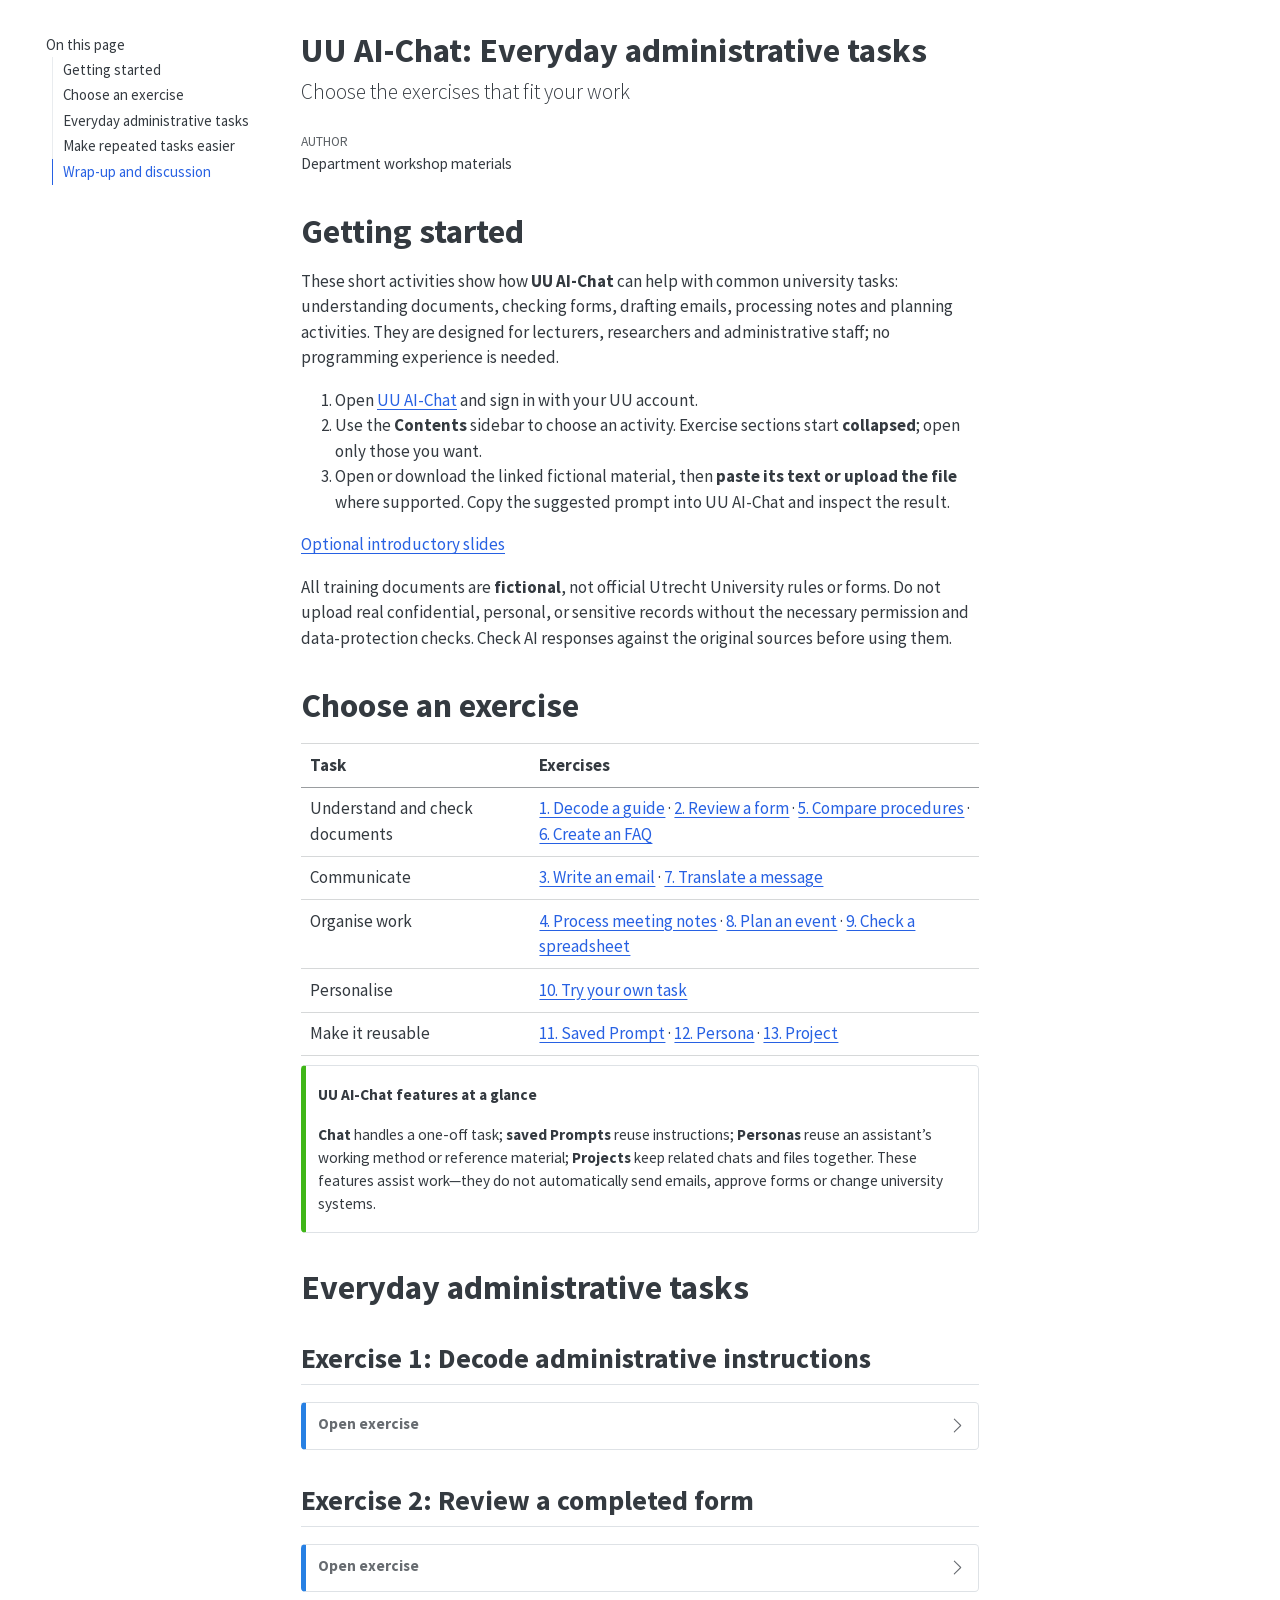
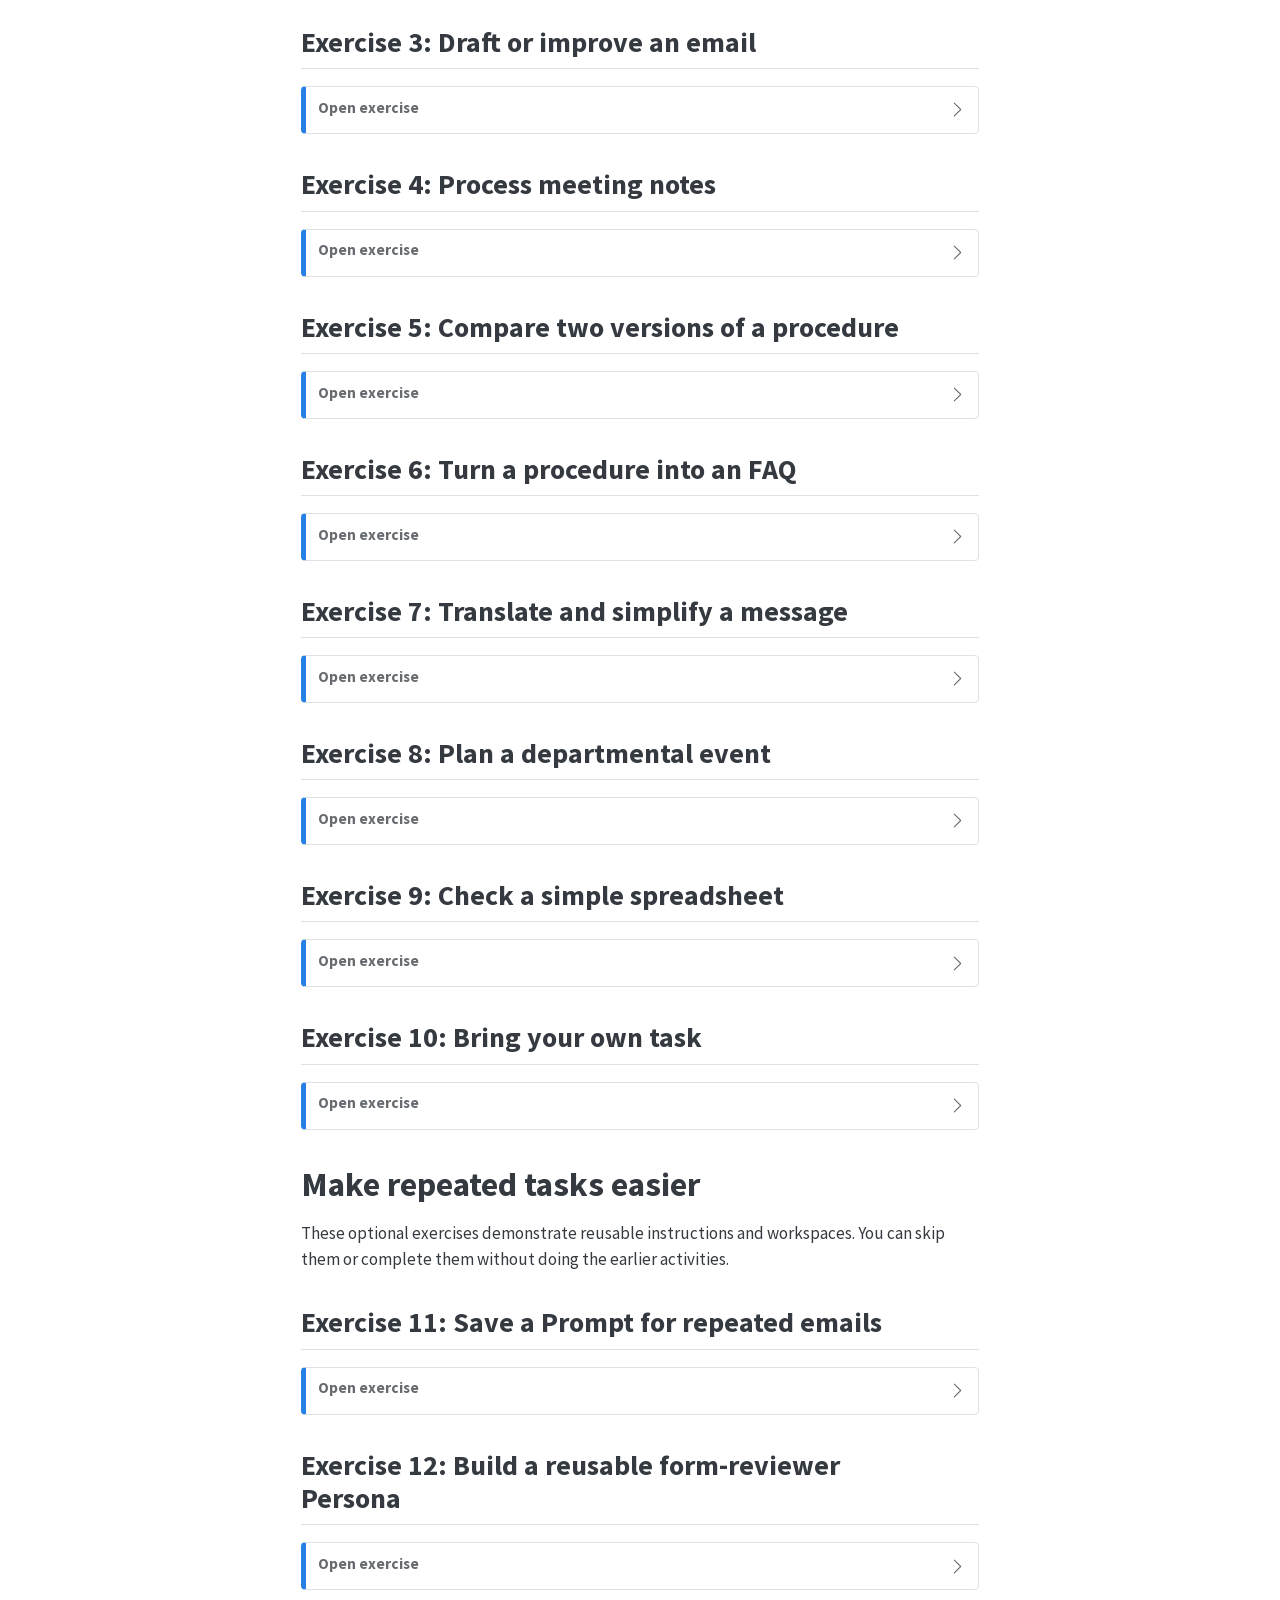
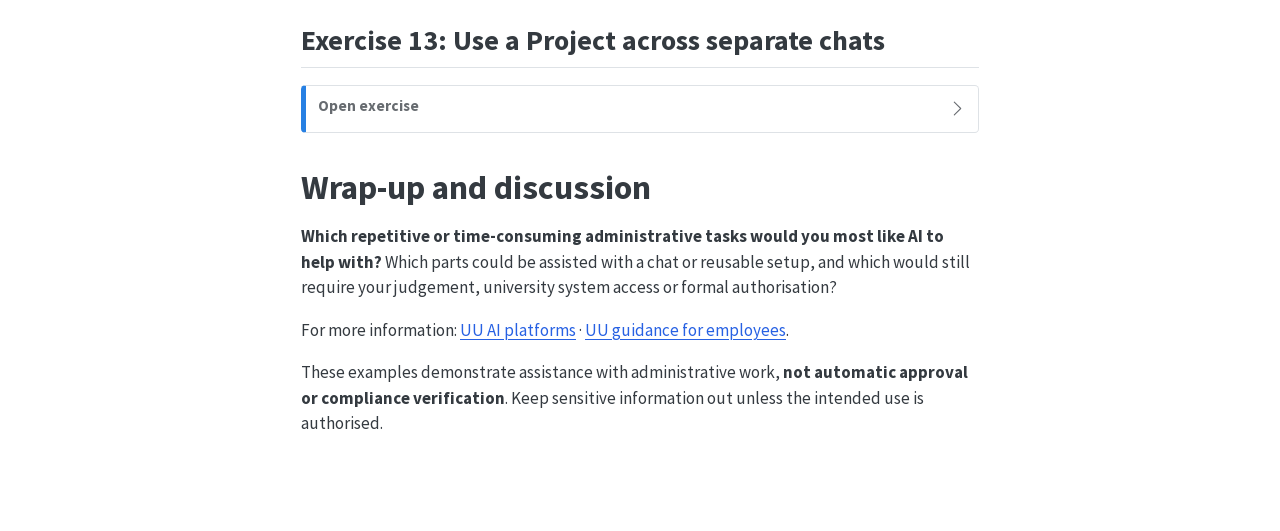
==== docs/index.html @ d490ed29 "first commit" ====
<!DOCTYPE html>
<html xmlns="http://www.w3.org/1999/xhtml" lang="en" xml:lang="en"><head>

<meta charset="utf-8">
<meta name="generator" content="quarto-1.9.38">

<meta name="viewport" content="width=device-width, initial-scale=1.0, user-scalable=yes">

<meta name="author" content="Department workshop materials">

<title>UU AI-Chat: Everyday administrative tasks – UU AI-Chat: Administrative tasks</title>
<style>

code{white-space: pre-wrap;}
span.smallcaps{font-variant: small-caps;}
div.columns{display: flex; gap: min(4vw, 1.5em);}
div.column{flex: auto; overflow-x: auto;}
div.hanging-indent{margin-left: 1.5em; text-indent: -1.5em;}
ul.task-list{list-style: none;}
ul.task-list li input[type="checkbox"] {
width: 0.8em;
margin: 0 0.8em 0.2em -1em;  vertical-align: middle;
}
</style>


<script>const headroomChanged = new CustomEvent("quarto-hrChanged", {
  detail: {},
  bubbles: true,
  cancelable: false,
  composed: false,
});

const announceDismiss = () => {
  const annEl = window.document.getElementById("quarto-announcement");
  if (annEl) {
    annEl.remove();

    const annId = annEl.getAttribute("data-announcement-id");
    window.localStorage.setItem(`quarto-announce-${annId}`, "true");
  }
};

const announceRegister = () => {
  const annEl = window.document.getElementById("quarto-announcement");
  if (annEl) {
    const annId = annEl.getAttribute("data-announcement-id");
    const isDismissed =
      window.localStorage.getItem(`quarto-announce-${annId}`) || false;
    if (isDismissed) {
      announceDismiss();
      return;
    } else {
      annEl.classList.remove("hidden");
    }

    const actionEl = annEl.querySelector(".quarto-announcement-action");
    if (actionEl) {
      actionEl.addEventListener("click", function (e) {
        e.preventDefault();
        // Hide the bar immediately
        announceDismiss();
      });
    }
  }
};

window.document.addEventListener("DOMContentLoaded", function () {
  let init = false;

  announceRegister();

  // Manage the back to top button, if one is present.
  let lastScrollTop = window.pageYOffset || document.documentElement.scrollTop;
  const scrollDownBuffer = 5;
  const scrollUpBuffer = 35;
  const btn = document.getElementById("quarto-back-to-top");
  const hideBackToTop = () => {
    btn.style.display = "none";
  };
  const showBackToTop = () => {
    btn.style.display = "inline-block";
  };
  if (btn) {
    window.document.addEventListener(
      "scroll",
      function () {
        const currentScrollTop =
          window.pageYOffset || document.documentElement.scrollTop;

        // Shows and hides the button 'intelligently' as the user scrolls
        if (currentScrollTop - scrollDownBuffer > lastScrollTop) {
          hideBackToTop();
          lastScrollTop = currentScrollTop <= 0 ? 0 : currentScrollTop;
        } else if (currentScrollTop < lastScrollTop - scrollUpBuffer) {
          showBackToTop();
          lastScrollTop = currentScrollTop <= 0 ? 0 : currentScrollTop;
        }

        // Show the button at the bottom, hides it at the top
        if (currentScrollTop <= 0) {
          hideBackToTop();
        } else if (
          window.innerHeight + currentScrollTop >=
          document.body.offsetHeight
        ) {
          showBackToTop();
        }
      },
      false
    );
  }

  function throttle(func, wait) {
    var timeout;
    return function () {
      const context = this;
      const args = arguments;
      const later = function () {
        clearTimeout(timeout);
        timeout = null;
        func.apply(context, args);
      };

      if (!timeout) {
        timeout = setTimeout(later, wait);
      }
    };
  }

  function headerOffset() {
    // Set an offset if there is are fixed top navbar
    const headerEl = window.document.querySelector("header.fixed-top");
    if (headerEl) {
      return headerEl.clientHeight;
    } else {
      return 0;
    }
  }

  function footerOffset() {
    const footerEl = window.document.querySelector("footer.footer");
    if (footerEl) {
      return footerEl.clientHeight;
    } else {
      return 0;
    }
  }

  function dashboardOffset() {
    const dashboardNavEl = window.document.getElementById(
      "quarto-dashboard-header"
    );
    if (dashboardNavEl !== null) {
      return dashboardNavEl.clientHeight;
    } else {
      return 0;
    }
  }

  function updateDocumentOffsetWithoutAnimation() {
    updateDocumentOffset(false);
  }

  function updateDocumentOffset(animated) {
    // set body offset
    const topOffset = headerOffset();
    const bodyOffset = topOffset + footerOffset() + dashboardOffset();
    const bodyEl = window.document.body;
    bodyEl.setAttribute("data-bs-offset", topOffset);
    bodyEl.style.paddingTop = topOffset + "px";

    // deal with sidebar offsets
    const sidebars = window.document.querySelectorAll(
      ".sidebar, .headroom-target"
    );
    sidebars.forEach((sidebar) => {
      if (!animated) {
        sidebar.classList.add("notransition");
        // Remove the no transition class after the animation has time to complete
        setTimeout(function () {
          sidebar.classList.remove("notransition");
        }, 201);
      }

      if (window.Headroom && sidebar.classList.contains("sidebar-unpinned")) {
        sidebar.style.top = "0";
        sidebar.style.maxHeight = "100vh";
      } else {
        sidebar.style.top = topOffset + "px";
        sidebar.style.maxHeight = "calc(100vh - " + topOffset + "px)";
      }
    });

    // allow space for footer
    const mainContainer = window.document.querySelector(".quarto-container");
    if (mainContainer) {
      mainContainer.style.minHeight = "calc(100vh - " + bodyOffset + "px)";
    }

    // link offset
    let linkStyle = window.document.querySelector("#quarto-target-style");
    if (!linkStyle) {
      linkStyle = window.document.createElement("style");
      linkStyle.setAttribute("id", "quarto-target-style");
      window.document.head.appendChild(linkStyle);
    }
    while (linkStyle.firstChild) {
      linkStyle.removeChild(linkStyle.firstChild);
    }
    if (topOffset > 0) {
      linkStyle.appendChild(
        window.document.createTextNode(`
      section:target::before {
        content: "";
        display: block;
        height: ${topOffset}px;
        margin: -${topOffset}px 0 0;
      }`)
      );
    }
    if (init) {
      window.dispatchEvent(headroomChanged);
    }
    init = true;
  }

  // initialize headroom
  var header = window.document.querySelector("#quarto-header");
  if (header && window.Headroom) {
    const headroom = new window.Headroom(header, {
      tolerance: 5,
      onPin: function () {
        const sidebars = window.document.querySelectorAll(
          ".sidebar, .headroom-target"
        );
        sidebars.forEach((sidebar) => {
          sidebar.classList.remove("sidebar-unpinned");
        });
        updateDocumentOffset();
      },
      onUnpin: function () {
        const sidebars = window.document.querySelectorAll(
          ".sidebar, .headroom-target"
        );
        sidebars.forEach((sidebar) => {
          sidebar.classList.add("sidebar-unpinned");
        });
        updateDocumentOffset();
      },
    });
    headroom.init();

    let frozen = false;
    window.quartoToggleHeadroom = function () {
      if (frozen) {
        headroom.unfreeze();
        frozen = false;
      } else {
        headroom.freeze();
        frozen = true;
      }
    };
  }

  window.addEventListener(
    "hashchange",
    function (e) {
      if (
        getComputedStyle(document.documentElement).scrollBehavior !== "smooth"
      ) {
        window.scrollTo(0, window.pageYOffset - headerOffset());
      }
    },
    false
  );

  // Observe size changed for the header
  const headerEl = window.document.querySelector("header.fixed-top");
  if (headerEl && window.ResizeObserver) {
    const observer = new window.ResizeObserver(() => {
      setTimeout(updateDocumentOffsetWithoutAnimation, 0);
    });
    observer.observe(headerEl, {
      attributes: true,
      childList: true,
      characterData: true,
    });
  } else {
    window.addEventListener(
      "resize",
      throttle(updateDocumentOffsetWithoutAnimation, 50)
    );
  }
  setTimeout(updateDocumentOffsetWithoutAnimation, 250);

  // fixup index.html links if we aren't on the filesystem
  if (window.location.protocol !== "file:") {
    const links = window.document.querySelectorAll("a");
    for (let i = 0; i < links.length; i++) {
      if (links[i].href) {
        links[i].dataset.originalHref = links[i].href;
        links[i].href = links[i].href.replace(/\/index\.html/, "/");
      }
    }

    // Fixup any sharing links that require urls
    // Append url to any sharing urls
    const sharingLinks = window.document.querySelectorAll(
      "a.sidebar-tools-main-item, a.quarto-navigation-tool, a.quarto-navbar-tools, a.quarto-navbar-tools-item"
    );
    for (let i = 0; i < sharingLinks.length; i++) {
      const sharingLink = sharingLinks[i];
      const href = sharingLink.getAttribute("href");
      if (href) {
        sharingLink.setAttribute(
          "href",
          href.replace("|url|", window.location.href)
        );
      }
    }

    // Scroll the active navigation item into view, if necessary
    const navSidebar = window.document.querySelector("nav#quarto-sidebar");
    if (navSidebar) {
      // Find the active item
      const activeItem = navSidebar.querySelector("li.sidebar-item a.active");
      if (activeItem) {
        // Wait for the scroll height and height to resolve by observing size changes on the
        // nav element that is scrollable
        const resizeObserver = new ResizeObserver((_entries) => {
          // The bottom of the element
          const elBottom = activeItem.offsetTop;
          const viewBottom = navSidebar.scrollTop + navSidebar.clientHeight;

          // The element height and scroll height are the same, then we are still loading
          if (viewBottom !== navSidebar.scrollHeight) {
            // Determine if the item isn't visible and scroll to it
            if (elBottom >= viewBottom) {
              navSidebar.scrollTop = elBottom;
            }

            // stop observing now since we've completed the scroll
            resizeObserver.unobserve(navSidebar);
          }
        });
        resizeObserver.observe(navSidebar);
      }
    }
  }
});
</script>
<script>/*!
 * clipboard.js v2.0.11
 * https://clipboardjs.com/
 *
 * Licensed MIT © Zeno Rocha
 */
!function(t,e){"object"==typeof exports&&"object"==typeof module?module.exports=e():"function"==typeof define&&define.amd?define([],e):"object"==typeof exports?exports.ClipboardJS=e():t.ClipboardJS=e()}(this,function(){return n={686:function(t,e,n){"use strict";n.d(e,{default:function(){return b}});var e=n(279),i=n.n(e),e=n(370),u=n.n(e),e=n(817),r=n.n(e);function c(t){try{return document.execCommand(t)}catch(t){return}}var a=function(t){t=r()(t);return c("cut"),t};function o(t,e){var n,o,t=(n=t,o="rtl"===document.documentElement.getAttribute("dir"),(t=document.createElement("textarea")).style.fontSize="12pt",t.style.border="0",t.style.padding="0",t.style.margin="0",t.style.position="absolute",t.style[o?"right":"left"]="-9999px",o=window.pageYOffset||document.documentElement.scrollTop,t.style.top="".concat(o,"px"),t.setAttribute("readonly",""),t.value=n,t);return e.container.appendChild(t),e=r()(t),c("copy"),t.remove(),e}var f=function(t){var e=1<arguments.length&&void 0!==arguments[1]?arguments[1]:{container:document.body},n="";return"string"==typeof t?n=o(t,e):t instanceof HTMLInputElement&&!["text","search","url","tel","password"].includes(null==t?void 0:t.type)?n=o(t.value,e):(n=r()(t),c("copy")),n};function l(t){return(l="function"==typeof Symbol&&"symbol"==typeof Symbol.iterator?function(t){return typeof t}:function(t){return t&&"function"==typeof Symbol&&t.constructor===Symbol&&t!==Symbol.prototype?"symbol":typeof t})(t)}var s=function(){var t=0<arguments.length&&void 0!==arguments[0]?arguments[0]:{},e=t.action,n=void 0===e?"copy":e,o=t.container,e=t.target,t=t.text;if("copy"!==n&&"cut"!==n)throw new Error('Invalid "action" value, use either "copy" or "cut"');if(void 0!==e){if(!e||"object"!==l(e)||1!==e.nodeType)throw new Error('Invalid "target" value, use a valid Element');if("copy"===n&&e.hasAttribute("disabled"))throw new Error('Invalid "target" attribute. Please use "readonly" instead of "disabled" attribute');if("cut"===n&&(e.hasAttribute("readonly")||e.hasAttribute("disabled")))throw new Error('Invalid "target" attribute. You can\'t cut text from elements with "readonly" or "disabled" attributes')}return t?f(t,{container:o}):e?"cut"===n?a(e):f(e,{container:o}):void 0};function p(t){return(p="function"==typeof Symbol&&"symbol"==typeof Symbol.iterator?function(t){return typeof t}:function(t){return t&&"function"==typeof Symbol&&t.constructor===Symbol&&t!==Symbol.prototype?"symbol":typeof t})(t)}function d(t,e){for(var n=0;n<e.length;n++){var o=e[n];o.enumerable=o.enumerable||!1,o.configurable=!0,"value"in o&&(o.writable=!0),Object.defineProperty(t,o.key,o)}}function y(t,e){return(y=Object.setPrototypeOf||function(t,e){return t.__proto__=e,t})(t,e)}function h(n){var o=function(){if("undefined"==typeof Reflect||!Reflect.construct)return!1;if(Reflect.construct.sham)return!1;if("function"==typeof Proxy)return!0;try{return Date.prototype.toString.call(Reflect.construct(Date,[],function(){})),!0}catch(t){return!1}}();return function(){var t,e=v(n);return t=o?(t=v(this).constructor,Reflect.construct(e,arguments,t)):e.apply(this,arguments),e=this,!(t=t)||"object"!==p(t)&&"function"!=typeof t?function(t){if(void 0!==t)return t;throw new ReferenceError("this hasn't been initialised - super() hasn't been called")}(e):t}}function v(t){return(v=Object.setPrototypeOf?Object.getPrototypeOf:function(t){return t.__proto__||Object.getPrototypeOf(t)})(t)}function m(t,e){t="data-clipboard-".concat(t);if(e.hasAttribute(t))return e.getAttribute(t)}var b=function(){!function(t,e){if("function"!=typeof e&&null!==e)throw new TypeError("Super expression must either be null or a function");t.prototype=Object.create(e&&e.prototype,{constructor:{value:t,writable:!0,configurable:!0}}),e&&y(t,e)}(r,i());var t,e,n,o=h(r);function r(t,e){var n;return function(t){if(!(t instanceof r))throw new TypeError("Cannot call a class as a function")}(this),(n=o.call(this)).resolveOptions(e),n.listenClick(t),n}return t=r,n=[{key:"copy",value:function(t){var e=1<arguments.length&&void 0!==arguments[1]?arguments[1]:{container:document.body};return f(t,e)}},{key:"cut",value:function(t){return a(t)}},{key:"isSupported",value:function(){var t=0<arguments.length&&void 0!==arguments[0]?arguments[0]:["copy","cut"],t="string"==typeof t?[t]:t,e=!!document.queryCommandSupported;return t.forEach(function(t){e=e&&!!document.queryCommandSupported(t)}),e}}],(e=[{key:"resolveOptions",value:function(){var t=0<arguments.length&&void 0!==arguments[0]?arguments[0]:{};this.action="function"==typeof t.action?t.action:this.defaultAction,this.target="function"==typeof t.target?t.target:this.defaultTarget,this.text="function"==typeof t.text?t.text:this.defaultText,this.container="object"===p(t.container)?t.container:document.body}},{key:"listenClick",value:function(t){var e=this;this.listener=u()(t,"click",function(t){return e.onClick(t)})}},{key:"onClick",value:function(t){var e=t.delegateTarget||t.currentTarget,n=this.action(e)||"copy",t=s({action:n,container:this.container,target:this.target(e),text:this.text(e)});this.emit(t?"success":"error",{action:n,text:t,trigger:e,clearSelection:function(){e&&e.focus(),window.getSelection().removeAllRanges()}})}},{key:"defaultAction",value:function(t){return m("action",t)}},{key:"defaultTarget",value:function(t){t=m("target",t);if(t)return document.querySelector(t)}},{key:"defaultText",value:function(t){return m("text",t)}},{key:"destroy",value:function(){this.listener.destroy()}}])&&d(t.prototype,e),n&&d(t,n),r}()},828:function(t){var e;"undefined"==typeof Element||Element.prototype.matches||((e=Element.prototype).matches=e.matchesSelector||e.mozMatchesSelector||e.msMatchesSelector||e.oMatchesSelector||e.webkitMatchesSelector),t.exports=function(t,e){for(;t&&9!==t.nodeType;){if("function"==typeof t.matches&&t.matches(e))return t;t=t.parentNode}}},438:function(t,e,n){var u=n(828);function i(t,e,n,o,r){var i=function(e,n,t,o){return function(t){t.delegateTarget=u(t.target,n),t.delegateTarget&&o.call(e,t)}}.apply(this,arguments);return t.addEventListener(n,i,r),{destroy:function(){t.removeEventListener(n,i,r)}}}t.exports=function(t,e,n,o,r){return"function"==typeof t.addEventListener?i.apply(null,arguments):"function"==typeof n?i.bind(null,document).apply(null,arguments):("string"==typeof t&&(t=document.querySelectorAll(t)),Array.prototype.map.call(t,function(t){return i(t,e,n,o,r)}))}},879:function(t,n){n.node=function(t){return void 0!==t&&t instanceof HTMLElement&&1===t.nodeType},n.nodeList=function(t){var e=Object.prototype.toString.call(t);return void 0!==t&&("[object NodeList]"===e||"[object HTMLCollection]"===e)&&"length"in t&&(0===t.length||n.node(t[0]))},n.string=function(t){return"string"==typeof t||t instanceof String},n.fn=function(t){return"[object Function]"===Object.prototype.toString.call(t)}},370:function(t,e,n){var f=n(879),l=n(438);t.exports=function(t,e,n){if(!t&&!e&&!n)throw new Error("Missing required arguments");if(!f.string(e))throw new TypeError("Second argument must be a String");if(!f.fn(n))throw new TypeError("Third argument must be a Function");if(f.node(t))return c=e,a=n,(u=t).addEventListener(c,a),{destroy:function(){u.removeEventListener(c,a)}};if(f.nodeList(t))return o=t,r=e,i=n,Array.prototype.forEach.call(o,function(t){t.addEventListener(r,i)}),{destroy:function(){Array.prototype.forEach.call(o,function(t){t.removeEventListener(r,i)})}};if(f.string(t))return t=t,e=e,n=n,l(document.body,t,e,n);throw new TypeError("First argument must be a String, HTMLElement, HTMLCollection, or NodeList");var o,r,i,u,c,a}},817:function(t){t.exports=function(t){var e,n="SELECT"===t.nodeName?(t.focus(),t.value):"INPUT"===t.nodeName||"TEXTAREA"===t.nodeName?((e=t.hasAttribute("readonly"))||t.setAttribute("readonly",""),t.select(),t.setSelectionRange(0,t.value.length),e||t.removeAttribute("readonly"),t.value):(t.hasAttribute("contenteditable")&&t.focus(),n=window.getSelection(),(e=document.createRange()).selectNodeContents(t),n.removeAllRanges(),n.addRange(e),n.toString());return n}},279:function(t){function e(){}e.prototype={on:function(t,e,n){var o=this.e||(this.e={});return(o[t]||(o[t]=[])).push({fn:e,ctx:n}),this},once:function(t,e,n){var o=this;function r(){o.off(t,r),e.apply(n,arguments)}return r._=e,this.on(t,r,n)},emit:function(t){for(var e=[].slice.call(arguments,1),n=((this.e||(this.e={}))[t]||[]).slice(),o=0,r=n.length;o<r;o++)n[o].fn.apply(n[o].ctx,e);return this},off:function(t,e){var n=this.e||(this.e={}),o=n[t],r=[];if(o&&e)for(var i=0,u=o.length;i<u;i++)o[i].fn!==e&&o[i].fn._!==e&&r.push(o[i]);return r.length?n[t]=r:delete n[t],this}},t.exports=e,t.exports.TinyEmitter=e}},r={},o.n=function(t){var e=t&&t.__esModule?function(){return t.default}:function(){return t};return o.d(e,{a:e}),e},o.d=function(t,e){for(var n in e)o.o(e,n)&&!o.o(t,n)&&Object.defineProperty(t,n,{enumerable:!0,get:e[n]})},o.o=function(t,e){return Object.prototype.hasOwnProperty.call(t,e)},o(686).default;function o(t){if(r[t])return r[t].exports;var e=r[t]={exports:{}};return n[t](e,e.exports,o),e.exports}var n,r});</script>
<script>/*! @algolia/autocomplete-js 1.19.1 | MIT License | © Algolia, Inc. and contributors | https://github.com/algolia/autocomplete */
!function(e,t){"object"==typeof exports&&"undefined"!=typeof module?t(exports):"function"==typeof define&&define.amd?define(["exports"],t):t((e="undefined"!=typeof globalThis?globalThis:e||self)["@algolia/autocomplete-js"]={})}(this,(function(e){"use strict";function t(e,t){var n=Object.keys(e);if(Object.getOwnPropertySymbols){var r=Object.getOwnPropertySymbols(e);t&&(r=r.filter((function(t){return Object.getOwnPropertyDescriptor(e,t).enumerable}))),n.push.apply(n,r)}return n}function n(e){for(var n=1;n<arguments.length;n++){var r=null!=arguments[n]?arguments[n]:{};n%2?t(Object(r),!0).forEach((function(t){o(e,t,r[t])})):Object.getOwnPropertyDescriptors?Object.defineProperties(e,Object.getOwnPropertyDescriptors(r)):t(Object(r)).forEach((function(t){Object.defineProperty(e,t,Object.getOwnPropertyDescriptor(r,t))}))}return e}function r(e){return r="function"==typeof Symbol&&"symbol"==typeof Symbol.iterator?function(e){return typeof e}:function(e){return e&&"function"==typeof Symbol&&e.constructor===Symbol&&e!==Symbol.prototype?"symbol":typeof e},r(e)}function o(e,t,n){return(t=function(e){var t=function(e,t){if("object"!=typeof e||null===e)return e;var n=e[Symbol.toPrimitive];if(void 0!==n){var r=n.call(e,t||"default");if("object"!=typeof r)return r;throw new TypeError("@@toPrimitive must return a primitive value.")}return("string"===t?String:Number)(e)}(e,"string");return"symbol"==typeof t?t:String(t)}(t))in e?Object.defineProperty(e,t,{value:n,enumerable:!0,configurable:!0,writable:!0}):e[t]=n,e}function i(){return i=Object.assign?Object.assign.bind():function(e){for(var t=1;t<arguments.length;t++){var n=arguments[t];for(var r in n)Object.prototype.hasOwnProperty.call(n,r)&&(e[r]=n[r])}return e},i.apply(this,arguments)}function u(e,t){if(null==e)return{};var n,r,o=function(e,t){if(null==e)return{};var n,r,o={},i=Object.keys(e);for(r=0;r<i.length;r++)n=i[r],t.indexOf(n)>=0||(o[n]=e[n]);return o}(e,t);if(Object.getOwnPropertySymbols){var i=Object.getOwnPropertySymbols(e);for(r=0;r<i.length;r++)n=i[r],t.indexOf(n)>=0||Object.prototype.propertyIsEnumerable.call(e,n)&&(o[n]=e[n])}return o}function a(e,t){return function(e){if(Array.isArray(e))return e}(e)||function(e,t){var n=null==e?null:"undefined"!=typeof Symbol&&e[Symbol.iterator]||e["@@iterator"];if(null!=n){var r,o,i,u,a=[],l=!0,c=!1;try{if(i=(n=n.call(e)).next,0===t){if(Object(n)!==n)return;l=!1}else for(;!(l=(r=i.call(n)).done)&&(a.push(r.value),a.length!==t);l=!0);}catch(e){c=!0,o=e}finally{try{if(!l&&null!=n.return&&(u=n.return(),Object(u)!==u))return}finally{if(c)throw o}}return a}}(e,t)||c(e,t)||function(){throw new TypeError("Invalid attempt to destructure non-iterable instance.\nIn order to be iterable, non-array objects must have a [Symbol.iterator]() method.")}()}function l(e){return function(e){if(Array.isArray(e))return s(e)}(e)||function(e){if("undefined"!=typeof Symbol&&null!=e[Symbol.iterator]||null!=e["@@iterator"])return Array.from(e)}(e)||c(e)||function(){throw new TypeError("Invalid attempt to spread non-iterable instance.\nIn order to be iterable, non-array objects must have a [Symbol.iterator]() method.")}()}function c(e,t){if(e){if("string"==typeof e)return s(e,t);var n=Object.prototype.toString.call(e).slice(8,-1);return"Object"===n&&e.constructor&&(n=e.constructor.name),"Map"===n||"Set"===n?Array.from(e):"Arguments"===n||/^(?:Ui|I)nt(?:8|16|32)(?:Clamped)?Array$/.test(n)?s(e,t):void 0}}function s(e,t){(null==t||t>e.length)&&(t=e.length);for(var n=0,r=new Array(t);n<t;n++)r[n]=e[n];return r}function f(e){return{current:e}}function p(e,t){var n=void 0;return function(){for(var r=arguments.length,o=new Array(r),i=0;i<r;i++)o[i]=arguments[i];n&&clearTimeout(n),n=setTimeout((function(){return e.apply(void 0,o)}),t)}}function m(e){return e.reduce((function(e,t){return e.concat(t)}),[])}var v=0;function d(){return"autocomplete-".concat(v++)}function y(e,t){return t.reduce((function(e,t){return e&&e[t]}),e)}function b(e){return 0===e.collections.length?0:e.collections.reduce((function(e,t){return e+t.items.length}),0)}function g(e){return e!==Object(e)}function h(e,t){if(e===t)return!0;if(g(e)||g(t)||"function"==typeof e||"function"==typeof t)return e===t;if(Object.keys(e).length!==Object.keys(t).length)return!1;for(var n=0,r=Object.keys(e);n<r.length;n++){var o=r[n];if(!(o in t))return!1;if(!h(e[o],t[o]))return!1}return!0}var _=function(){};var O="1.19.1",S=[{segment:"autocomplete-core",version:O}];function j(e){var t=e.item,n=e.items,r=void 0===n?[]:n;return{index:t.__autocomplete_indexName,items:[t],positions:[1+r.findIndex((function(e){return e.objectID===t.objectID}))],queryID:t.__autocomplete_queryID,algoliaSource:["autocomplete"]}}function P(e,t){return function(e){if(Array.isArray(e))return e}(e)||function(e,t){var n=null==e?null:"undefined"!=typeof Symbol&&e[Symbol.iterator]||e["@@iterator"];if(null!=n){var r,o,i,u,a=[],l=!0,c=!1;try{if(i=(n=n.call(e)).next,0===t){if(Object(n)!==n)return;l=!1}else for(;!(l=(r=i.call(n)).done)&&(a.push(r.value),a.length!==t);l=!0);}catch(e){c=!0,o=e}finally{try{if(!l&&null!=n.return&&(u=n.return(),Object(u)!==u))return}finally{if(c)throw o}}return a}}(e,t)||function(e,t){if(!e)return;if("string"==typeof e)return w(e,t);var n=Object.prototype.toString.call(e).slice(8,-1);"Object"===n&&e.constructor&&(n=e.constructor.name);if("Map"===n||"Set"===n)return Array.from(e);if("Arguments"===n||/^(?:Ui|I)nt(?:8|16|32)(?:Clamped)?Array$/.test(n))return w(e,t)}(e,t)||function(){throw new TypeError("Invalid attempt to destructure non-iterable instance.\nIn order to be iterable, non-array objects must have a [Symbol.iterator]() method.")}()}function w(e,t){(null==t||t>e.length)&&(t=e.length);for(var n=0,r=new Array(t);n<t;n++)r[n]=e[n];return r}var I=["items"],A=["items"];function E(e){return E="function"==typeof Symbol&&"symbol"==typeof Symbol.iterator?function(e){return typeof e}:function(e){return e&&"function"==typeof Symbol&&e.constructor===Symbol&&e!==Symbol.prototype?"symbol":typeof e},E(e)}function D(e){return function(e){if(Array.isArray(e))return C(e)}(e)||function(e){if("undefined"!=typeof Symbol&&null!=e[Symbol.iterator]||null!=e["@@iterator"])return Array.from(e)}(e)||function(e,t){if(!e)return;if("string"==typeof e)return C(e,t);var n=Object.prototype.toString.call(e).slice(8,-1);"Object"===n&&e.constructor&&(n=e.constructor.name);if("Map"===n||"Set"===n)return Array.from(e);if("Arguments"===n||/^(?:Ui|I)nt(?:8|16|32)(?:Clamped)?Array$/.test(n))return C(e,t)}(e)||function(){throw new TypeError("Invalid attempt to spread non-iterable instance.\nIn order to be iterable, non-array objects must have a [Symbol.iterator]() method.")}()}function C(e,t){(null==t||t>e.length)&&(t=e.length);for(var n=0,r=new Array(t);n<t;n++)r[n]=e[n];return r}function k(e,t){if(null==e)return{};var n,r,o=function(e,t){if(null==e)return{};var n,r,o={},i=Object.keys(e);for(r=0;r<i.length;r++)n=i[r],t.indexOf(n)>=0||(o[n]=e[n]);return o}(e,t);if(Object.getOwnPropertySymbols){var i=Object.getOwnPropertySymbols(e);for(r=0;r<i.length;r++)n=i[r],t.indexOf(n)>=0||Object.prototype.propertyIsEnumerable.call(e,n)&&(o[n]=e[n])}return o}function x(e,t){var n=Object.keys(e);if(Object.getOwnPropertySymbols){var r=Object.getOwnPropertySymbols(e);t&&(r=r.filter((function(t){return Object.getOwnPropertyDescriptor(e,t).enumerable}))),n.push.apply(n,r)}return n}function N(e){for(var t=1;t<arguments.length;t++){var n=null!=arguments[t]?arguments[t]:{};t%2?x(Object(n),!0).forEach((function(t){T(e,t,n[t])})):Object.getOwnPropertyDescriptors?Object.defineProperties(e,Object.getOwnPropertyDescriptors(n)):x(Object(n)).forEach((function(t){Object.defineProperty(e,t,Object.getOwnPropertyDescriptor(n,t))}))}return e}function T(e,t,n){return(t=function(e){var t=function(e,t){if("object"!==E(e)||null===e)return e;var n=e[Symbol.toPrimitive];if(void 0!==n){var r=n.call(e,t||"default");if("object"!==E(r))return r;throw new TypeError("@@toPrimitive must return a primitive value.")}return("string"===t?String:Number)(e)}(e,"string");return"symbol"===E(t)?t:String(t)}(t))in e?Object.defineProperty(e,t,{value:n,enumerable:!0,configurable:!0,writable:!0}):e[t]=n,e}function q(e){for(var t=arguments.length>1&&void 0!==arguments[1]?arguments[1]:20,n=[],r=0;r<e.objectIDs.length;r+=t)n.push(N(N({},e),{},{objectIDs:e.objectIDs.slice(r,r+t)}));return n}function B(e){return e.map((function(e){var t=e.items,n=k(e,I);return N(N({},n),{},{objectIDs:(null==t?void 0:t.map((function(e){return e.objectID})))||n.objectIDs})}))}function R(e){var t,n,r,o=(t=P((e.version||"").split(".").map(Number),2),n=t[0],r=t[1],n>=3||2===n&&r>=4||1===n&&r>=10);function i(t,n,r){if(o&&void 0!==r){var i=r[0].__autocomplete_algoliaCredentials,u={"X-Algolia-Application-Id":i.appId,"X-Algolia-API-Key":i.apiKey};e.apply(void 0,[t].concat(D(n),[{headers:u}]))}else e.apply(void 0,[t].concat(D(n)))}return{init:function(t,n){e("init",{appId:t,apiKey:n})},setAuthenticatedUserToken:function(t){e("setAuthenticatedUserToken",t)},setUserToken:function(t){e("setUserToken",t)},clickedObjectIDsAfterSearch:function(){for(var e=arguments.length,t=new Array(e),n=0;n<e;n++)t[n]=arguments[n];t.length>0&&i("clickedObjectIDsAfterSearch",B(t),t[0].items)},clickedObjectIDs:function(){for(var e=arguments.length,t=new Array(e),n=0;n<e;n++)t[n]=arguments[n];t.length>0&&i("clickedObjectIDs",B(t),t[0].items)},clickedFilters:function(){for(var t=arguments.length,n=new Array(t),r=0;r<t;r++)n[r]=arguments[r];n.length>0&&e.apply(void 0,["clickedFilters"].concat(n))},convertedObjectIDsAfterSearch:function(){for(var e=arguments.length,t=new Array(e),n=0;n<e;n++)t[n]=arguments[n];t.length>0&&i("convertedObjectIDsAfterSearch",B(t),t[0].items)},convertedObjectIDs:function(){for(var e=arguments.length,t=new Array(e),n=0;n<e;n++)t[n]=arguments[n];t.length>0&&i("convertedObjectIDs",B(t),t[0].items)},convertedFilters:function(){for(var t=arguments.length,n=new Array(t),r=0;r<t;r++)n[r]=arguments[r];n.length>0&&e.apply(void 0,["convertedFilters"].concat(n))},viewedObjectIDs:function(){for(var e=arguments.length,t=new Array(e),n=0;n<e;n++)t[n]=arguments[n];t.length>0&&t.reduce((function(e,t){var n=t.items,r=k(t,A);return[].concat(D(e),D(q(N(N({},r),{},{objectIDs:(null==n?void 0:n.map((function(e){return e.objectID})))||r.objectIDs})).map((function(e){return{items:n,payload:e}}))))}),[]).forEach((function(e){var t=e.items;return i("viewedObjectIDs",[e.payload],t)}))},viewedFilters:function(){for(var t=arguments.length,n=new Array(t),r=0;r<t;r++)n[r]=arguments[r];n.length>0&&e.apply(void 0,["viewedFilters"].concat(n))}}}function L(e){var t=e.items.reduce((function(e,t){var n;return e[t.__autocomplete_indexName]=(null!==(n=e[t.__autocomplete_indexName])&&void 0!==n?n:[]).concat(t),e}),{});return Object.keys(t).map((function(e){return{index:e,items:t[e],algoliaSource:["autocomplete"]}}))}function F(e){return e.objectID&&e.__autocomplete_indexName&&e.__autocomplete_queryID}function U(e){return U="function"==typeof Symbol&&"symbol"==typeof Symbol.iterator?function(e){return typeof e}:function(e){return e&&"function"==typeof Symbol&&e.constructor===Symbol&&e!==Symbol.prototype?"symbol":typeof e},U(e)}function M(e){return function(e){if(Array.isArray(e))return H(e)}(e)||function(e){if("undefined"!=typeof Symbol&&null!=e[Symbol.iterator]||null!=e["@@iterator"])return Array.from(e)}(e)||function(e,t){if(!e)return;if("string"==typeof e)return H(e,t);var n=Object.prototype.toString.call(e).slice(8,-1);"Object"===n&&e.constructor&&(n=e.constructor.name);if("Map"===n||"Set"===n)return Array.from(e);if("Arguments"===n||/^(?:Ui|I)nt(?:8|16|32)(?:Clamped)?Array$/.test(n))return H(e,t)}(e)||function(){throw new TypeError("Invalid attempt to spread non-iterable instance.\nIn order to be iterable, non-array objects must have a [Symbol.iterator]() method.")}()}function H(e,t){(null==t||t>e.length)&&(t=e.length);for(var n=0,r=new Array(t);n<t;n++)r[n]=e[n];return r}function V(e,t){var n=Object.keys(e);if(Object.getOwnPropertySymbols){var r=Object.getOwnPropertySymbols(e);t&&(r=r.filter((function(t){return Object.getOwnPropertyDescriptor(e,t).enumerable}))),n.push.apply(n,r)}return n}function W(e){for(var t=1;t<arguments.length;t++){var n=null!=arguments[t]?arguments[t]:{};t%2?V(Object(n),!0).forEach((function(t){Q(e,t,n[t])})):Object.getOwnPropertyDescriptors?Object.defineProperties(e,Object.getOwnPropertyDescriptors(n)):V(Object(n)).forEach((function(t){Object.defineProperty(e,t,Object.getOwnPropertyDescriptor(n,t))}))}return e}function Q(e,t,n){return(t=function(e){var t=function(e,t){if("object"!==U(e)||null===e)return e;var n=e[Symbol.toPrimitive];if(void 0!==n){var r=n.call(e,t||"default");if("object"!==U(r))return r;throw new TypeError("@@toPrimitive must return a primitive value.")}return("string"===t?String:Number)(e)}(e,"string");return"symbol"===U(t)?t:String(t)}(t))in e?Object.defineProperty(e,t,{value:n,enumerable:!0,configurable:!0,writable:!0}):e[t]=n,e}var K="2.15.0",$="https://cdn.jsdelivr.net/npm/search-insights@".concat(K,"/dist/search-insights.min.js"),z=p((function(e){var t=e.onItemsChange,n=e.items,r=e.insights,o=e.state;t({insights:r,insightsEvents:L({items:n}).map((function(e){return W({eventName:"Items Viewed"},e)})),state:o})}),400);function G(e){var t=function(e){return W({onItemsChange:function(e){var t=e.insights,n=e.insightsEvents,r=e.state;t.viewedObjectIDs.apply(t,M(n.map((function(e){return W(W({},e),{},{algoliaSource:J(e.algoliaSource,r.context)})}))))},onSelect:function(e){var t=e.insights,n=e.insightsEvents,r=e.state;t.clickedObjectIDsAfterSearch.apply(t,M(n.map((function(e){return W(W({},e),{},{algoliaSource:J(e.algoliaSource,r.context)})}))))},onActive:_,__autocomplete_clickAnalytics:!0},e)}(e),n=t.insightsClient,r=t.insightsInitParams,o=t.onItemsChange,i=t.onSelect,u=t.onActive,a=t.__autocomplete_clickAnalytics,l=n;if(n||function(e){if("undefined"!=typeof window)e({window:window})}((function(e){var t=e.window,n=t.AlgoliaAnalyticsObject||"aa";"string"==typeof n&&(l=t[n]),l||(t.AlgoliaAnalyticsObject=n,t[n]||(t[n]=function(){t[n].queue||(t[n].queue=[]);for(var e=arguments.length,r=new Array(e),o=0;o<e;o++)r[o]=arguments[o];t[n].queue.push(r)}),t[n].version=K,l=t[n],function(e){var t="[Autocomplete]: Could not load search-insights.js. Please load it manually following https://alg.li/insights-autocomplete";try{var n=e.document.createElement("script");n.async=!0,n.src=$,n.onerror=function(){console.error(t)},document.body.appendChild(n)}catch(e){console.error(t)}}(t))})),!l)return{};r&&l("init",W({partial:!0},r));var c=R(l),s=f([]),m=p((function(e){var t=e.state;if(t.isOpen){var n=t.collections.reduce((function(e,t){return[].concat(M(e),M(t.items))}),[]).filter(F);h(s.current.map((function(e){return e.objectID})),n.map((function(e){return e.objectID})))||(s.current=n,n.length>0&&z({onItemsChange:o,items:n,insights:c,state:t}))}}),0);return{name:"aa.algoliaInsightsPlugin",subscribe:function(e){var t=e.setContext,n=e.onSelect,r=e.onActive;function o(e){t({algoliaInsightsPlugin:{__algoliaSearchParameters:W(W({},a?{clickAnalytics:!0}:{}),e?{userToken:X(e)}:{}),insights:c}})}l("addAlgoliaAgent","insights-plugin"),o(),l("onUserTokenChange",(function(e){o(e)})),l("getUserToken",null,(function(e,t){o(t)})),n((function(e){var t=e.item,n=e.state,r=e.event,o=e.source;F(t)&&i({state:n,event:r,insights:c,item:t,insightsEvents:[W({eventName:"Item Selected"},j({item:t,items:o.getItems().filter(F)}))]})})),r((function(e){var t=e.item,n=e.source,r=e.state,o=e.event;F(t)&&u({state:r,event:o,insights:c,item:t,insightsEvents:[W({eventName:"Item Active"},j({item:t,items:n.getItems().filter(F)}))]})}))},onStateChange:function(e){var t=e.state;m({state:t})},__autocomplete_pluginOptions:e}}function J(){var e,t=arguments.length>0&&void 0!==arguments[0]?arguments[0]:[],n=arguments.length>1?arguments[1]:void 0;return[].concat(M(t),["autocomplete-internal"],M(null!==(e=n.algoliaInsightsPlugin)&&void 0!==e&&e.__automaticInsights?["autocomplete-automatic"]:[]))}function X(e){return"number"==typeof e?e.toString():e}function Y(e,t){var n=t;return{then:function(t,r){return Y(e.then(ee(t,n,e),ee(r,n,e)),n)},catch:function(t){return Y(e.catch(ee(t,n,e)),n)},finally:function(t){return t&&n.onCancelList.push(t),Y(e.finally(ee(t&&function(){return n.onCancelList=[],t()},n,e)),n)},cancel:function(){n.isCanceled=!0;var e=n.onCancelList;n.onCancelList=[],e.forEach((function(e){e()}))},isCanceled:function(){return!0===n.isCanceled}}}function Z(e){return Y(e,{isCanceled:!1,onCancelList:[]})}function ee(e,t,n){return e?function(n){return t.isCanceled?n:e(n)}:n}var te,ne=!0;function re(e,t,n,r){if(!n)return null;if(e<0&&(null===t||null!==r&&0===t))return n+e;var o=(null===t?-1:t)+e;return o<=-1||o>=n?null===r?null:0:o}function oe(e,t){var n=Object.keys(e);if(Object.getOwnPropertySymbols){var r=Object.getOwnPropertySymbols(e);t&&(r=r.filter((function(t){return Object.getOwnPropertyDescriptor(e,t).enumerable}))),n.push.apply(n,r)}return n}function ie(e){for(var t=1;t<arguments.length;t++){var n=null!=arguments[t]?arguments[t]:{};t%2?oe(Object(n),!0).forEach((function(t){ue(e,t,n[t])})):Object.getOwnPropertyDescriptors?Object.defineProperties(e,Object.getOwnPropertyDescriptors(n)):oe(Object(n)).forEach((function(t){Object.defineProperty(e,t,Object.getOwnPropertyDescriptor(n,t))}))}return e}function ue(e,t,n){return(t=function(e){var t=function(e,t){if("object"!==ae(e)||null===e)return e;var n=e[Symbol.toPrimitive];if(void 0!==n){var r=n.call(e,t||"default");if("object"!==ae(r))return r;throw new TypeError("@@toPrimitive must return a primitive value.")}return("string"===t?String:Number)(e)}(e,"string");return"symbol"===ae(t)?t:String(t)}(t))in e?Object.defineProperty(e,t,{value:n,enumerable:!0,configurable:!0,writable:!0}):e[t]=n,e}function ae(e){return ae="function"==typeof Symbol&&"symbol"==typeof Symbol.iterator?function(e){return typeof e}:function(e){return e&&"function"==typeof Symbol&&e.constructor===Symbol&&e!==Symbol.prototype?"symbol":typeof e},ae(e)}function le(e,t){var n="undefined"!=typeof Symbol&&e[Symbol.iterator]||e["@@iterator"];if(!n){if(Array.isArray(e)||(n=function(e,t){if(!e)return;if("string"==typeof e)return ce(e,t);var n=Object.prototype.toString.call(e).slice(8,-1);"Object"===n&&e.constructor&&(n=e.constructor.name);if("Map"===n||"Set"===n)return Array.from(e);if("Arguments"===n||/^(?:Ui|I)nt(?:8|16|32)(?:Clamped)?Array$/.test(n))return ce(e,t)}(e))||t&&e&&"number"==typeof e.length){n&&(e=n);var r=0,o=function(){};return{s:o,n:function(){return r>=e.length?{done:!0}:{done:!1,value:e[r++]}},e:function(e){throw e},f:o}}throw new TypeError("Invalid attempt to iterate non-iterable instance.\nIn order to be iterable, non-array objects must have a [Symbol.iterator]() method.")}var i,u=!0,a=!1;return{s:function(){n=n.call(e)},n:function(){var e=n.next();return u=e.done,e},e:function(e){a=!0,i=e},f:function(){try{u||null==n.return||n.return()}finally{if(a)throw i}}}}function ce(e,t){(null==t||t>e.length)&&(t=e.length);for(var n=0,r=new Array(t);n<t;n++)r[n]=e[n];return r}var se=function(e,t){var n,r=!1,o=[],i=le(e);try{for(i.s();!(n=i.n()).done;){var u,a,l,c=null===(u=n.value.__autocomplete_pluginOptions)||void 0===u||null===(a=(l=u).awaitSubmit)||void 0===a?void 0:a.call(l);if("number"==typeof c)o.push(c);else if(!0===c){r=!0;break}}}catch(e){i.e(e)}finally{i.f()}return r?t.wait():o.length>0?t.wait(Math.max.apply(Math,o)):void 0};function fe(e){var t=function(e){var t=e.collections.map((function(e){return e.items.length})).reduce((function(e,t,n){var r=(e[n-1]||0)+t;return e.push(r),e}),[]).reduce((function(t,n){return n<=e.activeItemId?t+1:t}),0);return e.collections[t]}(e);if(!t)return null;var n=t.items[function(e){for(var t=e.state,n=e.collection,r=!1,o=0,i=0;!1===r;){var u=t.collections[o];if(u===n){r=!0;break}i+=u.items.length,o++}return t.activeItemId-i}({state:e,collection:t})],r=t.source;return{item:n,itemInputValue:r.getItemInputValue({item:n,state:e}),itemUrl:r.getItemUrl({item:n,state:e}),source:r}}function pe(e,t,n){return[e,null==n?void 0:n.sourceId,t].filter(Boolean).join("-").replace(/\s/g,"")}var me=/((gt|sm)-|galaxy nexus)|samsung[- ]|samsungbrowser/i;function ve(e){return e.nativeEvent||e}function de(e){return de="function"==typeof Symbol&&"symbol"==typeof Symbol.iterator?function(e){return typeof e}:function(e){return e&&"function"==typeof Symbol&&e.constructor===Symbol&&e!==Symbol.prototype?"symbol":typeof e},de(e)}function ye(e,t){var n=Object.keys(e);if(Object.getOwnPropertySymbols){var r=Object.getOwnPropertySymbols(e);t&&(r=r.filter((function(t){return Object.getOwnPropertyDescriptor(e,t).enumerable}))),n.push.apply(n,r)}return n}function be(e,t,n){return(t=function(e){var t=function(e,t){if("object"!==de(e)||null===e)return e;var n=e[Symbol.toPrimitive];if(void 0!==n){var r=n.call(e,t||"default");if("object"!==de(r))return r;throw new TypeError("@@toPrimitive must return a primitive value.")}return("string"===t?String:Number)(e)}(e,"string");return"symbol"===de(t)?t:String(t)}(t))in e?Object.defineProperty(e,t,{value:n,enumerable:!0,configurable:!0,writable:!0}):e[t]=n,e}function ge(e,t,n){var r,o=t.initialState;return{getState:function(){return o},dispatch:function(r,i){var u=function(e){for(var t=1;t<arguments.length;t++){var n=null!=arguments[t]?arguments[t]:{};t%2?ye(Object(n),!0).forEach((function(t){be(e,t,n[t])})):Object.getOwnPropertyDescriptors?Object.defineProperties(e,Object.getOwnPropertyDescriptors(n)):ye(Object(n)).forEach((function(t){Object.defineProperty(e,t,Object.getOwnPropertyDescriptor(n,t))}))}return e}({},o);o=e(o,{type:r,props:t,payload:i}),n({state:o,prevState:u})},pendingRequests:(r=[],{add:function(e){return r.push(e),e.finally((function(){r=r.filter((function(t){return t!==e}))}))},cancelAll:function(){r.forEach((function(e){return e.cancel()}))},isEmpty:function(){return 0===r.length},wait:function(e){return ne?(ne=!1,te=e?Promise.race([Promise.all(r),new Promise((function(t){return setTimeout(t,e)}))]):Promise.all(r),te.then((function(){ne=!0}))):te}})}}function he(e){return he="function"==typeof Symbol&&"symbol"==typeof Symbol.iterator?function(e){return typeof e}:function(e){return e&&"function"==typeof Symbol&&e.constructor===Symbol&&e!==Symbol.prototype?"symbol":typeof e},he(e)}function _e(e,t){var n=Object.keys(e);if(Object.getOwnPropertySymbols){var r=Object.getOwnPropertySymbols(e);t&&(r=r.filter((function(t){return Object.getOwnPropertyDescriptor(e,t).enumerable}))),n.push.apply(n,r)}return n}function Oe(e){for(var t=1;t<arguments.length;t++){var n=null!=arguments[t]?arguments[t]:{};t%2?_e(Object(n),!0).forEach((function(t){Se(e,t,n[t])})):Object.getOwnPropertyDescriptors?Object.defineProperties(e,Object.getOwnPropertyDescriptors(n)):_e(Object(n)).forEach((function(t){Object.defineProperty(e,t,Object.getOwnPropertyDescriptor(n,t))}))}return e}function Se(e,t,n){return(t=function(e){var t=function(e,t){if("object"!==he(e)||null===e)return e;var n=e[Symbol.toPrimitive];if(void 0!==n){var r=n.call(e,t||"default");if("object"!==he(r))return r;throw new TypeError("@@toPrimitive must return a primitive value.")}return("string"===t?String:Number)(e)}(e,"string");return"symbol"===he(t)?t:String(t)}(t))in e?Object.defineProperty(e,t,{value:n,enumerable:!0,configurable:!0,writable:!0}):e[t]=n,e}function je(e){return je="function"==typeof Symbol&&"symbol"==typeof Symbol.iterator?function(e){return typeof e}:function(e){return e&&"function"==typeof Symbol&&e.constructor===Symbol&&e!==Symbol.prototype?"symbol":typeof e},je(e)}function Pe(e){return function(e){if(Array.isArray(e))return we(e)}(e)||function(e){if("undefined"!=typeof Symbol&&null!=e[Symbol.iterator]||null!=e["@@iterator"])return Array.from(e)}(e)||function(e,t){if(!e)return;if("string"==typeof e)return we(e,t);var n=Object.prototype.toString.call(e).slice(8,-1);"Object"===n&&e.constructor&&(n=e.constructor.name);if("Map"===n||"Set"===n)return Array.from(e);if("Arguments"===n||/^(?:Ui|I)nt(?:8|16|32)(?:Clamped)?Array$/.test(n))return we(e,t)}(e)||function(){throw new TypeError("Invalid attempt to spread non-iterable instance.\nIn order to be iterable, non-array objects must have a [Symbol.iterator]() method.")}()}function we(e,t){(null==t||t>e.length)&&(t=e.length);for(var n=0,r=new Array(t);n<t;n++)r[n]=e[n];return r}function Ie(e,t){var n=Object.keys(e);if(Object.getOwnPropertySymbols){var r=Object.getOwnPropertySymbols(e);t&&(r=r.filter((function(t){return Object.getOwnPropertyDescriptor(e,t).enumerable}))),n.push.apply(n,r)}return n}function Ae(e){for(var t=1;t<arguments.length;t++){var n=null!=arguments[t]?arguments[t]:{};t%2?Ie(Object(n),!0).forEach((function(t){Ee(e,t,n[t])})):Object.getOwnPropertyDescriptors?Object.defineProperties(e,Object.getOwnPropertyDescriptors(n)):Ie(Object(n)).forEach((function(t){Object.defineProperty(e,t,Object.getOwnPropertyDescriptor(n,t))}))}return e}function Ee(e,t,n){return(t=function(e){var t=function(e,t){if("object"!==je(e)||null===e)return e;var n=e[Symbol.toPrimitive];if(void 0!==n){var r=n.call(e,t||"default");if("object"!==je(r))return r;throw new TypeError("@@toPrimitive must return a primitive value.")}return("string"===t?String:Number)(e)}(e,"string");return"symbol"===je(t)?t:String(t)}(t))in e?Object.defineProperty(e,t,{value:n,enumerable:!0,configurable:!0,writable:!0}):e[t]=n,e}function De(e,t){var n,r="undefined"!=typeof window?window:{},o=e.plugins||[];return Ae(Ae({debug:!1,openOnFocus:!1,enterKeyHint:void 0,ignoreCompositionEvents:!1,placeholder:"",autoFocus:!1,defaultActiveItemId:null,stallThreshold:300,insights:void 0,environment:r,shouldPanelOpen:function(e){return b(e.state)>0},reshape:function(e){return e.sources}},e),{},{id:null!==(n=e.id)&&void 0!==n?n:d(),plugins:o,initialState:Ae({activeItemId:null,query:"",completion:null,collections:[],isOpen:!1,status:"idle",context:{}},e.initialState),onStateChange:function(t){var n;null===(n=e.onStateChange)||void 0===n||n.call(e,t),o.forEach((function(e){var n;return null===(n=e.onStateChange)||void 0===n?void 0:n.call(e,t)}))},onSubmit:function(t){var n;null===(n=e.onSubmit)||void 0===n||n.call(e,t),o.forEach((function(e){var n;return null===(n=e.onSubmit)||void 0===n?void 0:n.call(e,t)}))},onReset:function(t){var n;null===(n=e.onReset)||void 0===n||n.call(e,t),o.forEach((function(e){var n;return null===(n=e.onReset)||void 0===n?void 0:n.call(e,t)}))},getSources:function(n){return Promise.all([].concat(Pe(o.map((function(e){return e.getSources}))),[e.getSources]).filter(Boolean).map((function(e){return function(e,t){var n=[];return Promise.resolve(e(t)).then((function(e){return Promise.all(e.filter((function(e){return Boolean(e)})).map((function(e){if(e.sourceId,n.includes(e.sourceId))throw new Error("[Autocomplete] The `sourceId` ".concat(JSON.stringify(e.sourceId)," is not unique."));n.push(e.sourceId);var t={getItemInputValue:function(e){return e.state.query},getItemUrl:function(){},onSelect:function(e){(0,e.setIsOpen)(!1)},onActive:_,onResolve:_};Object.keys(t).forEach((function(e){t[e].__default=!0}));var r=ie(ie({},t),e);return Promise.resolve(r)})))}))}(e,n)}))).then((function(e){return m(e)})).then((function(e){return e.map((function(e){return Ae(Ae({},e),{},{onSelect:function(n){e.onSelect(n),t.forEach((function(e){var t;return null===(t=e.onSelect)||void 0===t?void 0:t.call(e,n)}))},onActive:function(n){e.onActive(n),t.forEach((function(e){var t;return null===(t=e.onActive)||void 0===t?void 0:t.call(e,n)}))},onResolve:function(n){e.onResolve(n),t.forEach((function(e){var t;return null===(t=e.onResolve)||void 0===t?void 0:t.call(e,n)}))}})}))}))},navigator:Ae({navigate:function(e){var t=e.itemUrl;r.location.assign(t)},navigateNewTab:function(e){var t=e.itemUrl,n=r.open(t,"_blank","noopener");null==n||n.focus()},navigateNewWindow:function(e){var t=e.itemUrl;r.open(t,"_blank","noopener")}},e.navigator)})}function Ce(e){return Ce="function"==typeof Symbol&&"symbol"==typeof Symbol.iterator?function(e){return typeof e}:function(e){return e&&"function"==typeof Symbol&&e.constructor===Symbol&&e!==Symbol.prototype?"symbol":typeof e},Ce(e)}function ke(e,t){var n=Object.keys(e);if(Object.getOwnPropertySymbols){var r=Object.getOwnPropertySymbols(e);t&&(r=r.filter((function(t){return Object.getOwnPropertyDescriptor(e,t).enumerable}))),n.push.apply(n,r)}return n}function xe(e){for(var t=1;t<arguments.length;t++){var n=null!=arguments[t]?arguments[t]:{};t%2?ke(Object(n),!0).forEach((function(t){Ne(e,t,n[t])})):Object.getOwnPropertyDescriptors?Object.defineProperties(e,Object.getOwnPropertyDescriptors(n)):ke(Object(n)).forEach((function(t){Object.defineProperty(e,t,Object.getOwnPropertyDescriptor(n,t))}))}return e}function Ne(e,t,n){return(t=function(e){var t=function(e,t){if("object"!==Ce(e)||null===e)return e;var n=e[Symbol.toPrimitive];if(void 0!==n){var r=n.call(e,t||"default");if("object"!==Ce(r))return r;throw new TypeError("@@toPrimitive must return a primitive value.")}return("string"===t?String:Number)(e)}(e,"string");return"symbol"===Ce(t)?t:String(t)}(t))in e?Object.defineProperty(e,t,{value:n,enumerable:!0,configurable:!0,writable:!0}):e[t]=n,e}function Te(e){return Te="function"==typeof Symbol&&"symbol"==typeof Symbol.iterator?function(e){return typeof e}:function(e){return e&&"function"==typeof Symbol&&e.constructor===Symbol&&e!==Symbol.prototype?"symbol":typeof e},Te(e)}function qe(e,t){var n=Object.keys(e);if(Object.getOwnPropertySymbols){var r=Object.getOwnPropertySymbols(e);t&&(r=r.filter((function(t){return Object.getOwnPropertyDescriptor(e,t).enumerable}))),n.push.apply(n,r)}return n}function Be(e){for(var t=1;t<arguments.length;t++){var n=null!=arguments[t]?arguments[t]:{};t%2?qe(Object(n),!0).forEach((function(t){Re(e,t,n[t])})):Object.getOwnPropertyDescriptors?Object.defineProperties(e,Object.getOwnPropertyDescriptors(n)):qe(Object(n)).forEach((function(t){Object.defineProperty(e,t,Object.getOwnPropertyDescriptor(n,t))}))}return e}function Re(e,t,n){return(t=function(e){var t=function(e,t){if("object"!==Te(e)||null===e)return e;var n=e[Symbol.toPrimitive];if(void 0!==n){var r=n.call(e,t||"default");if("object"!==Te(r))return r;throw new TypeError("@@toPrimitive must return a primitive value.")}return("string"===t?String:Number)(e)}(e,"string");return"symbol"===Te(t)?t:String(t)}(t))in e?Object.defineProperty(e,t,{value:n,enumerable:!0,configurable:!0,writable:!0}):e[t]=n,e}function Le(e){return function(e){if(Array.isArray(e))return Fe(e)}(e)||function(e){if("undefined"!=typeof Symbol&&null!=e[Symbol.iterator]||null!=e["@@iterator"])return Array.from(e)}(e)||function(e,t){if(!e)return;if("string"==typeof e)return Fe(e,t);var n=Object.prototype.toString.call(e).slice(8,-1);"Object"===n&&e.constructor&&(n=e.constructor.name);if("Map"===n||"Set"===n)return Array.from(e);if("Arguments"===n||/^(?:Ui|I)nt(?:8|16|32)(?:Clamped)?Array$/.test(n))return Fe(e,t)}(e)||function(){throw new TypeError("Invalid attempt to spread non-iterable instance.\nIn order to be iterable, non-array objects must have a [Symbol.iterator]() method.")}()}function Fe(e,t){(null==t||t>e.length)&&(t=e.length);for(var n=0,r=new Array(t);n<t;n++)r[n]=e[n];return r}function Ue(e){return Boolean(e.execute)}function Me(e,t,n){if(o=e,Boolean(null==o?void 0:o.execute)){var r="algolia"===e.requesterId?Object.assign.apply(Object,[{}].concat(Le(Object.keys(n.context).map((function(e){var t;return null===(t=n.context[e])||void 0===t?void 0:t.__algoliaSearchParameters}))))):{};return Be(Be({},e),{},{requests:e.queries.map((function(n){return{query:"algolia"===e.requesterId?Be(Be({},n),{},{params:Be(Be({},r),n.params)}):n,sourceId:t,transformResponse:e.transformResponse}}))})}var o;return{items:e,sourceId:t}}function He(e){var t=e.reduce((function(e,t){if(!Ue(t))return e.push(t),e;var n=t.searchClient,r=t.execute,o=t.requesterId,i=t.requests,u=e.find((function(e){return Ue(t)&&Ue(e)&&e.searchClient===n&&Boolean(o)&&e.requesterId===o}));if(u){var a;(a=u.items).push.apply(a,Le(i))}else{var l={execute:r,requesterId:o,items:i,searchClient:n};e.push(l)}return e}),[]).map((function(e){if(!Ue(e))return Promise.resolve(e);var t=e,n=t.execute,r=t.items;return n({searchClient:t.searchClient,requests:r})}));return Promise.all(t).then((function(e){return m(e)}))}function Ve(e,t,n){return t.map((function(t){var r,o=e.filter((function(e){return e.sourceId===t.sourceId})),i=o.map((function(e){return e.items})),u=o[0].transformResponse,a=u?u({results:r=i,hits:r.map((function(e){return e.hits})).filter(Boolean),facetHits:r.map((function(e){var t;return null===(t=e.facetHits)||void 0===t?void 0:t.map((function(e){return{label:e.value,count:e.count,_highlightResult:{label:{value:e.highlighted}}}}))})).filter(Boolean)}):i;return t.onResolve({source:t,results:i,items:a,state:n.getState()}),a.every(Boolean),'The `getItems` function from source "'.concat(t.sourceId,'" must return an array of items but returned ').concat(JSON.stringify(void 0),".\n\nDid you forget to return items?\n\nSee: https://www.algolia.com/doc/ui-libraries/autocomplete/core-concepts/sources/#param-getitems"),{source:t,items:a}}))}function We(e){return We="function"==typeof Symbol&&"symbol"==typeof Symbol.iterator?function(e){return typeof e}:function(e){return e&&"function"==typeof Symbol&&e.constructor===Symbol&&e!==Symbol.prototype?"symbol":typeof e},We(e)}var Qe=["event","nextState","props","query","refresh","store"];function Ke(e,t){var n=Object.keys(e);if(Object.getOwnPropertySymbols){var r=Object.getOwnPropertySymbols(e);t&&(r=r.filter((function(t){return Object.getOwnPropertyDescriptor(e,t).enumerable}))),n.push.apply(n,r)}return n}function $e(e){for(var t=1;t<arguments.length;t++){var n=null!=arguments[t]?arguments[t]:{};t%2?Ke(Object(n),!0).forEach((function(t){ze(e,t,n[t])})):Object.getOwnPropertyDescriptors?Object.defineProperties(e,Object.getOwnPropertyDescriptors(n)):Ke(Object(n)).forEach((function(t){Object.defineProperty(e,t,Object.getOwnPropertyDescriptor(n,t))}))}return e}function ze(e,t,n){return(t=function(e){var t=function(e,t){if("object"!==We(e)||null===e)return e;var n=e[Symbol.toPrimitive];if(void 0!==n){var r=n.call(e,t||"default");if("object"!==We(r))return r;throw new TypeError("@@toPrimitive must return a primitive value.")}return("string"===t?String:Number)(e)}(e,"string");return"symbol"===We(t)?t:String(t)}(t))in e?Object.defineProperty(e,t,{value:n,enumerable:!0,configurable:!0,writable:!0}):e[t]=n,e}function Ge(e,t){if(null==e)return{};var n,r,o=function(e,t){if(null==e)return{};var n,r,o={},i=Object.keys(e);for(r=0;r<i.length;r++)n=i[r],t.indexOf(n)>=0||(o[n]=e[n]);return o}(e,t);if(Object.getOwnPropertySymbols){var i=Object.getOwnPropertySymbols(e);for(r=0;r<i.length;r++)n=i[r],t.indexOf(n)>=0||Object.prototype.propertyIsEnumerable.call(e,n)&&(o[n]=e[n])}return o}var Je,Xe,Ye,Ze=null,et=(Je=-1,Xe=-1,Ye=void 0,function(e){var t=++Je;return Promise.resolve(e).then((function(e){return Ye&&t<Xe?Ye:(Xe=t,Ye=e,e)}))});function tt(e){var t=e.event,n=e.nextState,r=void 0===n?{}:n,o=e.props,i=e.query,u=e.refresh,a=e.store,l=Ge(e,Qe);Ze&&o.environment.clearTimeout(Ze);var c=l.setCollections,s=l.setIsOpen,f=l.setQuery,p=l.setActiveItemId,v=l.setStatus,d=l.setContext;if(f(i),p(o.defaultActiveItemId),!i&&!1===o.openOnFocus){var y,b=a.getState().collections.map((function(e){return $e($e({},e),{},{items:[]})}));v("idle"),c(b),s(null!==(y=r.isOpen)&&void 0!==y?y:o.shouldPanelOpen({state:a.getState()}));var g=Z(et(b).then((function(){return Promise.resolve()})));return a.pendingRequests.add(g)}v("loading"),Ze=o.environment.setTimeout((function(){v("stalled")}),o.stallThreshold);var h=Z(et(o.getSources($e({query:i,refresh:u,state:a.getState()},l)).then((function(e){return Promise.all(e.map((function(e){return Promise.resolve(e.getItems($e({query:i,refresh:u,state:a.getState()},l))).then((function(t){return Me(t,e.sourceId,a.getState())}))}))).then(He).then((function(t){var n,r=t.some((function(e){return function(e){return!Array.isArray(e)&&Boolean(null==e?void 0:e._automaticInsights)}(e.items)}));r&&d({algoliaInsightsPlugin:$e($e({},(null===(n=a.getState().context)||void 0===n?void 0:n.algoliaInsightsPlugin)||{}),{},{__automaticInsights:r})});return Ve(t,e,a)})).then((function(e){return function(e){var t=e.collections,n=e.props,r=e.state,o=t.reduce((function(e,t){return xe(xe({},e),{},Ne({},t.source.sourceId,xe(xe({},t.source),{},{getItems:function(){return m(t.items)}})))}),{}),i=n.plugins.reduce((function(e,t){return t.reshape?t.reshape(e):e}),{sourcesBySourceId:o,state:r}).sourcesBySourceId;return m(n.reshape({sourcesBySourceId:i,sources:Object.values(i),state:r})).filter(Boolean).map((function(e){return{source:e,items:e.getItems()}}))}({collections:e,props:o,state:a.getState()})}))})))).then((function(e){var n;v("idle"),c(e);var f=o.shouldPanelOpen({state:a.getState()});s(null!==(n=r.isOpen)&&void 0!==n?n:o.openOnFocus&&!i&&f||f);var p=fe(a.getState());if(null!==a.getState().activeItemId&&p){var m=p.item,d=p.itemInputValue,y=p.itemUrl,b=p.source;b.onActive($e({event:t,item:m,itemInputValue:d,itemUrl:y,refresh:u,source:b,state:a.getState()},l))}})).finally((function(){v("idle"),Ze&&o.environment.clearTimeout(Ze)}));return a.pendingRequests.add(h)}function nt(e){return nt="function"==typeof Symbol&&"symbol"==typeof Symbol.iterator?function(e){return typeof e}:function(e){return e&&"function"==typeof Symbol&&e.constructor===Symbol&&e!==Symbol.prototype?"symbol":typeof e},nt(e)}var rt=["event","props","refresh","store"];function ot(e,t){var n=Object.keys(e);if(Object.getOwnPropertySymbols){var r=Object.getOwnPropertySymbols(e);t&&(r=r.filter((function(t){return Object.getOwnPropertyDescriptor(e,t).enumerable}))),n.push.apply(n,r)}return n}function it(e){for(var t=1;t<arguments.length;t++){var n=null!=arguments[t]?arguments[t]:{};t%2?ot(Object(n),!0).forEach((function(t){ut(e,t,n[t])})):Object.getOwnPropertyDescriptors?Object.defineProperties(e,Object.getOwnPropertyDescriptors(n)):ot(Object(n)).forEach((function(t){Object.defineProperty(e,t,Object.getOwnPropertyDescriptor(n,t))}))}return e}function ut(e,t,n){return(t=function(e){var t=function(e,t){if("object"!==nt(e)||null===e)return e;var n=e[Symbol.toPrimitive];if(void 0!==n){var r=n.call(e,t||"default");if("object"!==nt(r))return r;throw new TypeError("@@toPrimitive must return a primitive value.")}return("string"===t?String:Number)(e)}(e,"string");return"symbol"===nt(t)?t:String(t)}(t))in e?Object.defineProperty(e,t,{value:n,enumerable:!0,configurable:!0,writable:!0}):e[t]=n,e}function at(e,t){if(null==e)return{};var n,r,o=function(e,t){if(null==e)return{};var n,r,o={},i=Object.keys(e);for(r=0;r<i.length;r++)n=i[r],t.indexOf(n)>=0||(o[n]=e[n]);return o}(e,t);if(Object.getOwnPropertySymbols){var i=Object.getOwnPropertySymbols(e);for(r=0;r<i.length;r++)n=i[r],t.indexOf(n)>=0||Object.prototype.propertyIsEnumerable.call(e,n)&&(o[n]=e[n])}return o}function lt(e){return lt="function"==typeof Symbol&&"symbol"==typeof Symbol.iterator?function(e){return typeof e}:function(e){return e&&"function"==typeof Symbol&&e.constructor===Symbol&&e!==Symbol.prototype?"symbol":typeof e},lt(e)}var ct=["props","refresh","store"],st=["inputElement","formElement","panelElement"],ft=["inputElement"],pt=["inputElement","maxLength"],mt=["source"],vt=["item","source"];function dt(e,t){var n=Object.keys(e);if(Object.getOwnPropertySymbols){var r=Object.getOwnPropertySymbols(e);t&&(r=r.filter((function(t){return Object.getOwnPropertyDescriptor(e,t).enumerable}))),n.push.apply(n,r)}return n}function yt(e){for(var t=1;t<arguments.length;t++){var n=null!=arguments[t]?arguments[t]:{};t%2?dt(Object(n),!0).forEach((function(t){bt(e,t,n[t])})):Object.getOwnPropertyDescriptors?Object.defineProperties(e,Object.getOwnPropertyDescriptors(n)):dt(Object(n)).forEach((function(t){Object.defineProperty(e,t,Object.getOwnPropertyDescriptor(n,t))}))}return e}function bt(e,t,n){return(t=function(e){var t=function(e,t){if("object"!==lt(e)||null===e)return e;var n=e[Symbol.toPrimitive];if(void 0!==n){var r=n.call(e,t||"default");if("object"!==lt(r))return r;throw new TypeError("@@toPrimitive must return a primitive value.")}return("string"===t?String:Number)(e)}(e,"string");return"symbol"===lt(t)?t:String(t)}(t))in e?Object.defineProperty(e,t,{value:n,enumerable:!0,configurable:!0,writable:!0}):e[t]=n,e}function gt(e,t){if(null==e)return{};var n,r,o=function(e,t){if(null==e)return{};var n,r,o={},i=Object.keys(e);for(r=0;r<i.length;r++)n=i[r],t.indexOf(n)>=0||(o[n]=e[n]);return o}(e,t);if(Object.getOwnPropertySymbols){var i=Object.getOwnPropertySymbols(e);for(r=0;r<i.length;r++)n=i[r],t.indexOf(n)>=0||Object.prototype.propertyIsEnumerable.call(e,n)&&(o[n]=e[n])}return o}function ht(e){var t=e.props,n=e.refresh,r=e.store,o=gt(e,ct);return{getEnvironmentProps:function(e){var n=e.inputElement,o=e.formElement,i=e.panelElement;function u(e){!r.getState().isOpen&&r.pendingRequests.isEmpty()||e.target===n||!1===[o,i].some((function(t){return n=t,r=e.target,n===r||n.contains(r);var n,r}))&&(r.dispatch("blur",null),t.debug||r.pendingRequests.cancelAll())}return yt({onTouchStart:u,onMouseDown:u,onTouchMove:function(e){!1!==r.getState().isOpen&&n===t.environment.document.activeElement&&e.target!==n&&n.blur()}},gt(e,st))},getRootProps:function(e){return yt({role:"combobox","aria-expanded":r.getState().isOpen,"aria-haspopup":"listbox","aria-controls":r.getState().isOpen?r.getState().collections.map((function(e){var n=e.source;return pe(t.id,"list",n)})).join(" "):void 0,"aria-labelledby":pe(t.id,"label")},e)},getFormProps:function(e){e.inputElement;var i=gt(e,ft),u=function(i){var u;t.onSubmit(yt({event:i,refresh:n,state:r.getState()},o)),r.dispatch("submit",null),null===(u=e.inputElement)||void 0===u||u.blur()};return yt({action:"",noValidate:!0,role:"search",onSubmit:function(e){e.preventDefault();var n=se(t.plugins,r.pendingRequests);void 0!==n?n.then((function(){return u(e)})):u(e)},onReset:function(i){var u;i.preventDefault(),t.onReset(yt({event:i,refresh:n,state:r.getState()},o)),r.dispatch("reset",null),null===(u=e.inputElement)||void 0===u||u.focus()}},i)},getLabelProps:function(e){return yt({htmlFor:pe(t.id,"input"),id:pe(t.id,"label")},e)},getInputProps:function(e){var i;function u(e){(t.openOnFocus||Boolean(r.getState().query))&&tt(yt({event:e,props:t,query:r.getState().completion||r.getState().query,refresh:n,store:r},o)),r.dispatch("focus",null)}var a=e||{};a.inputElement;var l=a.maxLength,c=void 0===l?512:l,s=gt(a,pt),f=fe(r.getState()),p=function(e){return Boolean(e&&e.match(me))}((null===(i=t.environment.navigator)||void 0===i?void 0:i.userAgent)||""),m=t.enterKeyHint||(null!=f&&f.itemUrl&&!p?"go":"search");return yt({"aria-autocomplete":"both","aria-activedescendant":r.getState().isOpen&&null!==r.getState().activeItemId?pe(t.id,"item-".concat(r.getState().activeItemId),null==f?void 0:f.source):void 0,"aria-controls":r.getState().isOpen?r.getState().collections.filter((function(e){return e.items.length>0})).map((function(e){var n=e.source;return pe(t.id,"list",n)})).join(" "):void 0,"aria-labelledby":pe(t.id,"label"),value:r.getState().completion||r.getState().query,id:pe(t.id,"input"),autoComplete:"off",autoCorrect:"off",autoCapitalize:"off",enterKeyHint:m,spellCheck:"false",autoFocus:t.autoFocus,placeholder:t.placeholder,maxLength:c,type:"search",onChange:function(e){var i=e.currentTarget.value;t.ignoreCompositionEvents&&ve(e).isComposing?o.setQuery(i):tt(yt({event:e,props:t,query:i.slice(0,c),refresh:n,store:r},o))},onCompositionEnd:function(e){tt(yt({event:e,props:t,query:e.currentTarget.value.slice(0,c),refresh:n,store:r},o))},onKeyDown:function(e){ve(e).isComposing||function(e){var t=e.event,n=e.props,r=e.refresh,o=e.store,i=at(e,rt);if("ArrowUp"===t.key||"ArrowDown"===t.key){var u=function(){var e=fe(o.getState()),t=n.environment.document.getElementById(pe(n.id,"item-".concat(o.getState().activeItemId),null==e?void 0:e.source));t&&(t.scrollIntoViewIfNeeded?t.scrollIntoViewIfNeeded(!1):t.scrollIntoView(!1))},a=function(){var e=fe(o.getState());if(null!==o.getState().activeItemId&&e){var n=e.item,u=e.itemInputValue,a=e.itemUrl,l=e.source;l.onActive(it({event:t,item:n,itemInputValue:u,itemUrl:a,refresh:r,source:l,state:o.getState()},i))}};t.preventDefault(),!1===o.getState().isOpen&&(n.openOnFocus||Boolean(o.getState().query))?tt(it({event:t,props:n,query:o.getState().query,refresh:r,store:o},i)).then((function(){o.dispatch(t.key,{nextActiveItemId:n.defaultActiveItemId}),a(),setTimeout(u,0)})):(o.dispatch(t.key,{}),a(),u())}else if("Escape"===t.key)t.preventDefault(),o.dispatch(t.key,null),o.pendingRequests.cancelAll();else if("Tab"===t.key)o.dispatch("blur",null),o.pendingRequests.cancelAll();else if("Enter"===t.key){if(null===o.getState().activeItemId||o.getState().collections.every((function(e){return 0===e.items.length}))){var l=se(n.plugins,o.pendingRequests);return void(void 0!==l?l.then(o.pendingRequests.cancelAll):n.debug||o.pendingRequests.cancelAll())}t.preventDefault();var c=fe(o.getState()),s=c.item,f=c.itemInputValue,p=c.itemUrl,m=c.source;if(t.metaKey||t.ctrlKey)void 0!==p&&(m.onSelect(it({event:t,item:s,itemInputValue:f,itemUrl:p,refresh:r,source:m,state:o.getState()},i)),n.navigator.navigateNewTab({itemUrl:p,item:s,state:o.getState()}));else if(t.shiftKey)void 0!==p&&(m.onSelect(it({event:t,item:s,itemInputValue:f,itemUrl:p,refresh:r,source:m,state:o.getState()},i)),n.navigator.navigateNewWindow({itemUrl:p,item:s,state:o.getState()}));else if(t.altKey);else{if(void 0!==p)return m.onSelect(it({event:t,item:s,itemInputValue:f,itemUrl:p,refresh:r,source:m,state:o.getState()},i)),void n.navigator.navigate({itemUrl:p,item:s,state:o.getState()});tt(it({event:t,nextState:{isOpen:!1},props:n,query:f,refresh:r,store:o},i)).then((function(){m.onSelect(it({event:t,item:s,itemInputValue:f,itemUrl:p,refresh:r,source:m,state:o.getState()},i))}))}}}(yt({event:e,props:t,refresh:n,store:r},o))},onFocus:u,onBlur:_,onClick:function(n){e.inputElement!==t.environment.document.activeElement||r.getState().isOpen||u(n)}},s)},getPanelProps:function(e){return yt({onMouseDown:function(e){e.preventDefault()},onMouseLeave:function(){r.dispatch("mouseleave",null)}},e)},getListProps:function(e){var n=e||{},r=n.source,o=gt(n,mt);return yt({role:"listbox","aria-labelledby":pe(t.id,"label"),id:pe(t.id,"list",r)},o)},getItemProps:function(e){var i=e.item,u=e.source,a=gt(e,vt);return yt({id:pe(t.id,"item-".concat(i.__autocomplete_id),u),role:"option","aria-selected":r.getState().activeItemId===i.__autocomplete_id,onMouseMove:function(e){if(i.__autocomplete_id!==r.getState().activeItemId){r.dispatch("mousemove",i.__autocomplete_id);var t=fe(r.getState());if(null!==r.getState().activeItemId&&t){var u=t.item,a=t.itemInputValue,l=t.itemUrl,c=t.source;c.onActive(yt({event:e,item:u,itemInputValue:a,itemUrl:l,refresh:n,source:c,state:r.getState()},o))}}},onMouseDown:function(e){e.preventDefault()},onClick:function(e){var a=u.getItemInputValue({item:i,state:r.getState()}),l=u.getItemUrl({item:i,state:r.getState()});(l?Promise.resolve():tt(yt({event:e,nextState:{isOpen:!1},props:t,query:a,refresh:n,store:r},o))).then((function(){u.onSelect(yt({event:e,item:i,itemInputValue:a,itemUrl:l,refresh:n,source:u,state:r.getState()},o))}))}},a)}}}function _t(e){return _t="function"==typeof Symbol&&"symbol"==typeof Symbol.iterator?function(e){return typeof e}:function(e){return e&&"function"==typeof Symbol&&e.constructor===Symbol&&e!==Symbol.prototype?"symbol":typeof e},_t(e)}function Ot(e,t){var n=Object.keys(e);if(Object.getOwnPropertySymbols){var r=Object.getOwnPropertySymbols(e);t&&(r=r.filter((function(t){return Object.getOwnPropertyDescriptor(e,t).enumerable}))),n.push.apply(n,r)}return n}function St(e){for(var t=1;t<arguments.length;t++){var n=null!=arguments[t]?arguments[t]:{};t%2?Ot(Object(n),!0).forEach((function(t){jt(e,t,n[t])})):Object.getOwnPropertyDescriptors?Object.defineProperties(e,Object.getOwnPropertyDescriptors(n)):Ot(Object(n)).forEach((function(t){Object.defineProperty(e,t,Object.getOwnPropertyDescriptor(n,t))}))}return e}function jt(e,t,n){return(t=function(e){var t=function(e,t){if("object"!==_t(e)||null===e)return e;var n=e[Symbol.toPrimitive];if(void 0!==n){var r=n.call(e,t||"default");if("object"!==_t(r))return r;throw new TypeError("@@toPrimitive must return a primitive value.")}return("string"===t?String:Number)(e)}(e,"string");return"symbol"===_t(t)?t:String(t)}(t))in e?Object.defineProperty(e,t,{value:n,enumerable:!0,configurable:!0,writable:!0}):e[t]=n,e}function Pt(e){var t,n,r,o,i=e.plugins,u=e.options,a=null===(t=((null===(n=u.__autocomplete_metadata)||void 0===n?void 0:n.userAgents)||[])[0])||void 0===t?void 0:t.segment,l=a?jt({},a,Object.keys((null===(r=u.__autocomplete_metadata)||void 0===r?void 0:r.options)||{})):{};return{plugins:i.map((function(e){return{name:e.name,options:Object.keys(e.__autocomplete_pluginOptions||[])}})),options:St({"autocomplete-core":Object.keys(u)},l),ua:S.concat((null===(o=u.__autocomplete_metadata)||void 0===o?void 0:o.userAgents)||[])}}function wt(e){var t,n=e.state;return!1===n.isOpen||null===n.activeItemId?null:(null===(t=fe(n))||void 0===t?void 0:t.itemInputValue)||null}function It(e){return It="function"==typeof Symbol&&"symbol"==typeof Symbol.iterator?function(e){return typeof e}:function(e){return e&&"function"==typeof Symbol&&e.constructor===Symbol&&e!==Symbol.prototype?"symbol":typeof e},It(e)}function At(e,t){var n=Object.keys(e);if(Object.getOwnPropertySymbols){var r=Object.getOwnPropertySymbols(e);t&&(r=r.filter((function(t){return Object.getOwnPropertyDescriptor(e,t).enumerable}))),n.push.apply(n,r)}return n}function Et(e){for(var t=1;t<arguments.length;t++){var n=null!=arguments[t]?arguments[t]:{};t%2?At(Object(n),!0).forEach((function(t){Dt(e,t,n[t])})):Object.getOwnPropertyDescriptors?Object.defineProperties(e,Object.getOwnPropertyDescriptors(n)):At(Object(n)).forEach((function(t){Object.defineProperty(e,t,Object.getOwnPropertyDescriptor(n,t))}))}return e}function Dt(e,t,n){return(t=function(e){var t=function(e,t){if("object"!==It(e)||null===e)return e;var n=e[Symbol.toPrimitive];if(void 0!==n){var r=n.call(e,t||"default");if("object"!==It(r))return r;throw new TypeError("@@toPrimitive must return a primitive value.")}return("string"===t?String:Number)(e)}(e,"string");return"symbol"===It(t)?t:String(t)}(t))in e?Object.defineProperty(e,t,{value:n,enumerable:!0,configurable:!0,writable:!0}):e[t]=n,e}var Ct=function(e,t){switch(t.type){case"setActiveItemId":case"mousemove":return Et(Et({},e),{},{activeItemId:t.payload});case"setQuery":return Et(Et({},e),{},{query:t.payload,completion:null});case"setCollections":return Et(Et({},e),{},{collections:t.payload});case"setIsOpen":return Et(Et({},e),{},{isOpen:t.payload});case"setStatus":return Et(Et({},e),{},{status:t.payload});case"setContext":return Et(Et({},e),{},{context:Et(Et({},e.context),t.payload)});case"ArrowDown":var n=Et(Et({},e),{},{activeItemId:t.payload.hasOwnProperty("nextActiveItemId")?t.payload.nextActiveItemId:re(1,e.activeItemId,b(e),t.props.defaultActiveItemId)});return Et(Et({},n),{},{completion:wt({state:n})});case"ArrowUp":var r=Et(Et({},e),{},{activeItemId:re(-1,e.activeItemId,b(e),t.props.defaultActiveItemId)});return Et(Et({},r),{},{completion:wt({state:r})});case"Escape":return e.isOpen?Et(Et({},e),{},{activeItemId:null,isOpen:!1,completion:null}):Et(Et({},e),{},{activeItemId:null,query:"",status:"idle",collections:[]});case"submit":return Et(Et({},e),{},{activeItemId:null,isOpen:!1,status:"idle"});case"reset":return Et(Et({},e),{},{activeItemId:!0===t.props.openOnFocus?t.props.defaultActiveItemId:null,status:"idle",completion:null,query:""});case"focus":return Et(Et({},e),{},{activeItemId:t.props.defaultActiveItemId,isOpen:(t.props.openOnFocus||Boolean(e.query))&&t.props.shouldPanelOpen({state:e})});case"blur":return t.props.debug?e:Et(Et({},e),{},{isOpen:!1,activeItemId:null});case"mouseleave":return Et(Et({},e),{},{activeItemId:t.props.defaultActiveItemId});default:return"The reducer action ".concat(JSON.stringify(t.type)," is not supported."),e}};function kt(e){return kt="function"==typeof Symbol&&"symbol"==typeof Symbol.iterator?function(e){return typeof e}:function(e){return e&&"function"==typeof Symbol&&e.constructor===Symbol&&e!==Symbol.prototype?"symbol":typeof e},kt(e)}function xt(e,t){var n=Object.keys(e);if(Object.getOwnPropertySymbols){var r=Object.getOwnPropertySymbols(e);t&&(r=r.filter((function(t){return Object.getOwnPropertyDescriptor(e,t).enumerable}))),n.push.apply(n,r)}return n}function Nt(e){for(var t=1;t<arguments.length;t++){var n=null!=arguments[t]?arguments[t]:{};t%2?xt(Object(n),!0).forEach((function(t){Tt(e,t,n[t])})):Object.getOwnPropertyDescriptors?Object.defineProperties(e,Object.getOwnPropertyDescriptors(n)):xt(Object(n)).forEach((function(t){Object.defineProperty(e,t,Object.getOwnPropertyDescriptor(n,t))}))}return e}function Tt(e,t,n){return(t=function(e){var t=function(e,t){if("object"!==kt(e)||null===e)return e;var n=e[Symbol.toPrimitive];if(void 0!==n){var r=n.call(e,t||"default");if("object"!==kt(r))return r;throw new TypeError("@@toPrimitive must return a primitive value.")}return("string"===t?String:Number)(e)}(e,"string");return"symbol"===kt(t)?t:String(t)}(t))in e?Object.defineProperty(e,t,{value:n,enumerable:!0,configurable:!0,writable:!0}):e[t]=n,e}function qt(e){var t=[],n=De(e,t),r=ge(Ct,n,(function(e){var t,r,i=e.prevState,c=e.state;if(n.onStateChange(Nt({prevState:i,state:c,refresh:u,navigator:n.navigator},o)),!l()&&null!==(t=c.context)&&void 0!==t&&null!==(r=t.algoliaInsightsPlugin)&&void 0!==r&&r.__automaticInsights&&!1!==n.insights){var s=G({__autocomplete_clickAnalytics:!1});n.plugins.push(s),a([s])}})),o=function(e){var t=e.store;return{setActiveItemId:function(e){t.dispatch("setActiveItemId",e)},setQuery:function(e){t.dispatch("setQuery",e)},setCollections:function(e){var n=0,r=e.map((function(e){return Oe(Oe({},e),{},{items:m(e.items).map((function(e){return Oe(Oe({},e),{},{__autocomplete_id:n++})}))})}));t.dispatch("setCollections",r)},setIsOpen:function(e){t.dispatch("setIsOpen",e)},setStatus:function(e){t.dispatch("setStatus",e)},setContext:function(e){t.dispatch("setContext",e)}}}({store:r}),i=ht(Nt({props:n,refresh:u,store:r,navigator:n.navigator},o));function u(){return tt(Nt({event:new Event("input"),nextState:{isOpen:r.getState().isOpen},props:n,navigator:n.navigator,query:r.getState().query,refresh:u,store:r},o))}function a(e){e.forEach((function(e){var r;return null===(r=e.subscribe)||void 0===r?void 0:r.call(e,Nt(Nt({},o),{},{navigator:n.navigator,refresh:u,onSelect:function(e){t.push({onSelect:e})},onActive:function(e){t.push({onActive:e})},onResolve:function(e){t.push({onResolve:e})}}))}))}function l(){return n.plugins.some((function(e){return"aa.algoliaInsightsPlugin"===e.name}))}if(n.insights&&!l()){var c="boolean"==typeof n.insights?{}:n.insights;n.plugins.push(G(c))}return a(n.plugins),function(e){var t,n,r=e.metadata,o=e.environment;if(null===(t=o.navigator)||void 0===t||null===(n=t.userAgent)||void 0===n?void 0:n.includes("Algolia Crawler")){var i=o.document.createElement("meta"),u=o.document.querySelector("head");i.name="algolia:metadata",setTimeout((function(){i.content=JSON.stringify(r),u.appendChild(i)}),0)}}({metadata:Pt({plugins:n.plugins,options:e}),environment:n.environment}),Nt(Nt({refresh:u,navigator:n.navigator},i),o)}var Bt=function(e,t,n,r){var o;t[0]=0;for(var i=1;i<t.length;i++){var u=t[i++],a=t[i]?(t[0]|=u?1:2,n[t[i++]]):t[++i];3===u?r[0]=a:4===u?r[1]=Object.assign(r[1]||{},a):5===u?(r[1]=r[1]||{})[t[++i]]=a:6===u?r[1][t[++i]]+=a+"":u?(o=e.apply(a,Bt(e,a,n,["",null])),r.push(o),a[0]?t[0]|=2:(t[i-2]=0,t[i]=o)):r.push(a)}return r},Rt=new Map;function Lt(e){var t=Rt.get(this);return t||(t=new Map,Rt.set(this,t)),(t=Bt(this,t.get(e)||(t.set(e,t=function(e){for(var t,n,r=1,o="",i="",u=[0],a=function(e){1===r&&(e||(o=o.replace(/^\s*\n\s*|\s*\n\s*$/g,"")))?u.push(0,e,o):3===r&&(e||o)?(u.push(3,e,o),r=2):2===r&&"..."===o&&e?u.push(4,e,0):2===r&&o&&!e?u.push(5,0,!0,o):r>=5&&((o||!e&&5===r)&&(u.push(r,0,o,n),r=6),e&&(u.push(r,e,0,n),r=6)),o=""},l=0;l<e.length;l++){l&&(1===r&&a(),a(l));for(var c=0;c<e[l].length;c++)t=e[l][c],1===r?"<"===t?(a(),u=[u],r=3):o+=t:4===r?"--"===o&&">"===t?(r=1,o=""):o=t+o[0]:i?t===i?i="":o+=t:'"'===t||"'"===t?i=t:">"===t?(a(),r=1):r&&("="===t?(r=5,n=o,o=""):"/"===t&&(r<5||">"===e[l][c+1])?(a(),3===r&&(u=u[0]),r=u,(u=u[0]).push(2,0,r),r=0):" "===t||"\t"===t||"\n"===t||"\r"===t?(a(),r=2):o+=t),3===r&&"!--"===o&&(r=4,u=u[0])}return a(),u}(e)),t),arguments,[])).length>1?t:t[0]}var Ft=function(e){var t=e.environment,n=t.document.createElementNS("http://www.w3.org/2000/svg","svg");n.setAttribute("class","aa-ClearIcon"),n.setAttribute("viewBox","0 0 24 24"),n.setAttribute("width","18"),n.setAttribute("height","18"),n.setAttribute("fill","currentColor");var r=t.document.createElementNS("http://www.w3.org/2000/svg","path");return r.setAttribute("d","M5.293 6.707l5.293 5.293-5.293 5.293c-0.391 0.391-0.391 1.024 0 1.414s1.024 0.391 1.414 0l5.293-5.293 5.293 5.293c0.391 0.391 1.024 0.391 1.414 0s0.391-1.024 0-1.414l-5.293-5.293 5.293-5.293c0.391-0.391 0.391-1.024 0-1.414s-1.024-0.391-1.414 0l-5.293 5.293-5.293-5.293c-0.391-0.391-1.024-0.391-1.414 0s-0.391 1.024 0 1.414z"),n.appendChild(r),n};function Ut(e,t){if("string"==typeof t){var n=e.document.querySelector(t);return"The element ".concat(JSON.stringify(t)," is not in the document."),n}return t}function Mt(){for(var e=arguments.length,t=new Array(e),n=0;n<e;n++)t[n]=arguments[n];return t.reduce((function(e,t){return Object.keys(t).forEach((function(n){var r=e[n],o=t[n];r!==o&&(e[n]=[r,o].filter(Boolean).join(" "))})),e}),{})}var Ht=function(e){return e&&"object"===r(e)&&"[object Object]"===Object.prototype.toString.call(e)};function Vt(){for(var e=arguments.length,t=new Array(e),n=0;n<e;n++)t[n]=arguments[n];return t.reduce((function(e,t){return Object.keys(t).forEach((function(n){var r=e[n],o=t[n];Array.isArray(r)&&Array.isArray(o)?e[n]=r.concat.apply(r,l(o)):Ht(r)&&Ht(o)?e[n]=Vt(r,o):e[n]=o})),e}),{})}function Wt(e,t){return Object.entries(e).reduce((function(e,r){var i=a(r,2),u=i[0],l=i[1];return t({key:u,value:l})?n(n({},e),{},o({},u,l)):e}),{})}var Qt=["ontouchstart","ontouchend","ontouchmove","ontouchcancel"];function Kt(e,t,n){e[t]=null===n?"":"number"!=typeof n?n:n+"px"}function $t(e){this._listeners[e.type](e)}function zt(e,t,n){var r,o,i=e[t];if("style"===t)if("string"==typeof n)e.style=n;else if(null===n)e.style="";else for(t in n)i&&n[t]===i[t]||Kt(e.style,t,n[t]);else"o"===t[0]&&"n"===t[1]?(r=t!==(t=t.replace(/Capture$/,"")),((o=t.toLowerCase())in e||Qt.includes(o))&&(t=o),t=t.slice(2),e._listeners||(e._listeners={}),e._listeners[t]=n,n?i||e.addEventListener(t,$t,r):e.removeEventListener(t,$t,r)):"list"!==t&&"tagName"!==t&&"form"!==t&&"type"!==t&&"size"!==t&&"download"!==t&&"href"!==t&&t in e?e[t]=null==n?"":n:"function"!=typeof n&&"dangerouslySetInnerHTML"!==t&&(null==n||!1===n&&!/^ar/.test(t)?e.removeAttribute(t):e.setAttribute(t,n))}function Gt(e){switch(e){case"onChange":return"onInput";case"onCompositionEnd":return"oncompositionend";default:return e}}function Jt(e,t){for(var n in t)zt(e,Gt(n),t[n])}function Xt(e,t){for(var n in t)"o"===n[0]&&"n"===n[1]||zt(e,Gt(n),t[n])}var Yt=["children"];function Zt(e){return function(t,n){var r=n.children,o=void 0===r?[]:r,i=u(n,Yt),a=e.document.createElement(t);return Jt(a,i),a.append.apply(a,l(o)),a}}var en=["autocompleteScopeApi","environment","classNames","getInputProps","getInputPropsCore","isDetached","state"],tn=function(e){var t=e.environment.document.createElementNS("http://www.w3.org/2000/svg","svg");return t.setAttribute("class","aa-LoadingIcon"),t.setAttribute("viewBox","0 0 100 100"),t.setAttribute("width","20"),t.setAttribute("height","20"),t.innerHTML='<circle\n  cx="50"\n  cy="50"\n  fill="none"\n  r="35"\n  stroke="currentColor"\n  stroke-dasharray="164.93361431346415 56.97787143782138"\n  stroke-width="6"\n>\n  <animateTransform\n    attributeName="transform"\n    type="rotate"\n    repeatCount="indefinite"\n    dur="1s"\n    values="0 50 50;90 50 50;180 50 50;360 50 50"\n    keyTimes="0;0.40;0.65;1"\n  />\n</circle>',t},nn=function(e){var t=e.environment,n=t.document.createElementNS("http://www.w3.org/2000/svg","svg");n.setAttribute("class","aa-SubmitIcon"),n.setAttribute("viewBox","0 0 24 24"),n.setAttribute("width","20"),n.setAttribute("height","20"),n.setAttribute("fill","currentColor");var r=t.document.createElementNS("http://www.w3.org/2000/svg","path");return r.setAttribute("d","M16.041 15.856c-0.034 0.026-0.067 0.055-0.099 0.087s-0.060 0.064-0.087 0.099c-1.258 1.213-2.969 1.958-4.855 1.958-1.933 0-3.682-0.782-4.95-2.050s-2.050-3.017-2.050-4.95 0.782-3.682 2.050-4.95 3.017-2.050 4.95-2.050 3.682 0.782 4.95 2.050 2.050 3.017 2.050 4.95c0 1.886-0.745 3.597-1.959 4.856zM21.707 20.293l-3.675-3.675c1.231-1.54 1.968-3.493 1.968-5.618 0-2.485-1.008-4.736-2.636-6.364s-3.879-2.636-6.364-2.636-4.736 1.008-6.364 2.636-2.636 3.879-2.636 6.364 1.008 4.736 2.636 6.364 3.879 2.636 6.364 2.636c2.125 0 4.078-0.737 5.618-1.968l3.675 3.675c0.391 0.391 1.024 0.391 1.414 0s0.391-1.024 0-1.414z"),n.appendChild(r),n};function rn(e){var t=e.autocomplete,r=e.autocompleteScopeApi,o=e.classNames,i=e.environment,a=e.isDetached,l=e.placeholder,c=void 0===l?"Search":l,s=e.propGetters,f=e.setIsModalOpen,p=e.state,m=e.translations,v=Zt(i),d=s.getRootProps(n({state:p,props:t.getRootProps({})},r)),y=v("div",n({class:o.root,ariaLabel:m.detachedSearchButtonTitle},d)),b=v("div",{class:o.detachedContainer,onMouseDown:function(e){e.stopPropagation()}}),g=v("div",{class:o.detachedOverlay,children:[b],onMouseDown:function(){f(!1),t.setIsOpen(!1)}}),h=s.getLabelProps(n({state:p,props:t.getLabelProps({})},r)),_=v("button",{class:o.submitButton,type:"submit",title:m.submitButtonTitle,children:[nn({environment:i})]}),O=v("label",n({class:o.label,children:[_],ariaLabel:m.submitButtonTitle},h)),S=v("button",{class:o.clearButton,type:"reset",title:m.clearButtonTitle,children:[Ft({environment:i})]}),j=v("div",{class:o.loadingIndicator,children:[tn({environment:i})]}),P=function(e){var t=e.autocompleteScopeApi,r=e.environment;e.classNames;var o=e.getInputProps,i=e.getInputPropsCore,a=e.isDetached,l=e.state,c=u(e,en),s=Zt(r)("input",c),f=o(n({state:l,props:i({inputElement:s}),inputElement:s},t));return Jt(s,n(n({},f),{},{onKeyDown:function(e){a&&"Tab"===e.key||f.onKeyDown(e)}})),s}({class:o.input,environment:i,state:p,getInputProps:s.getInputProps,getInputPropsCore:t.getInputProps,autocompleteScopeApi:r,isDetached:a}),w=v("div",{class:o.inputWrapperPrefix,children:[O,j]}),I=v("div",{class:o.inputWrapperSuffix,children:[S]}),A=v("div",{class:o.inputWrapper,children:[P]}),E=s.getFormProps(n({state:p,props:t.getFormProps({inputElement:P})},r)),D=v("form",n({class:o.form,children:[w,A,I]},E)),C=s.getPanelProps(n({state:p,props:t.getPanelProps({})},r)),k=v("div",n({class:o.panel},C)),x=v("div",{class:o.detachedSearchButtonQuery,textContent:p.query}),N=v("div",{class:o.detachedSearchButtonPlaceholder,hidden:Boolean(p.query),textContent:c});if(a){var T=v("div",{class:o.detachedSearchButtonIcon,children:[nn({environment:i})]}),q=v("button",{type:"button",class:o.detachedSearchButton,title:m.detachedSearchButtonTitle,id:h.id,onClick:function(){f(!0)},children:[T,N,x]}),B=v("button",{type:"button",class:o.detachedCancelButton,textContent:m.detachedCancelButtonText,onTouchStart:function(e){e.stopPropagation()},onClick:function(){t.setIsOpen(!1),f(!1)}}),R=v("div",{class:o.detachedFormContainer,children:[D,B]});b.appendChild(R),y.appendChild(q)}else y.appendChild(D);return{detachedContainer:b,detachedOverlay:g,detachedSearchButtonQuery:x,detachedSearchButtonPlaceholder:N,inputWrapper:A,input:P,root:y,form:D,label:O,submitButton:_,clearButton:S,loadingIndicator:j,panel:k}}var on,un,an,ln,cn,sn,fn,pn={},mn=[],vn=/acit|ex(?:s|g|n|p|$)|rph|grid|ows|mnc|ntw|ine[ch]|zoo|^ord|itera/i;function dn(e,t){for(var n in t)e[n]=t[n];return e}function yn(e){var t=e.parentNode;t&&t.removeChild(e)}function bn(e,t,n){var r,o,i,u={};for(i in t)"key"==i?r=t[i]:"ref"==i?o=t[i]:u[i]=t[i];if(arguments.length>2&&(u.children=arguments.length>3?on.call(arguments,2):n),"function"==typeof e&&null!=e.defaultProps)for(i in e.defaultProps)void 0===u[i]&&(u[i]=e.defaultProps[i]);return gn(e,u,r,o,null)}function gn(e,t,n,r,o){var i={type:e,props:t,key:n,ref:r,__k:null,__:null,__b:0,__e:null,__d:void 0,__c:null,__h:null,constructor:void 0,__v:null==o?++an:o};return null==o&&null!=un.vnode&&un.vnode(i),i}function hn(e){return e.children}function _n(e,t){this.props=e,this.context=t}function On(e,t){if(null==t)return e.__?On(e.__,e.__.__k.indexOf(e)+1):null;for(var n;t<e.__k.length;t++)if(null!=(n=e.__k[t])&&null!=n.__e)return n.__e;return"function"==typeof e.type?On(e):null}function Sn(e){var t,n;if(null!=(e=e.__)&&null!=e.__c){for(e.__e=e.__c.base=null,t=0;t<e.__k.length;t++)if(null!=(n=e.__k[t])&&null!=n.__e){e.__e=e.__c.base=n.__e;break}return Sn(e)}}function jn(e){(!e.__d&&(e.__d=!0)&&ln.push(e)&&!Pn.__r++||cn!==un.debounceRendering)&&((cn=un.debounceRendering)||sn)(Pn)}function Pn(){var e,t,n,r,o,i,u,a;for(ln.sort(fn);e=ln.shift();)e.__d&&(t=ln.length,r=void 0,o=void 0,u=(i=(n=e).__v).__e,(a=n.__P)&&(r=[],(o=dn({},i)).__v=i.__v+1,Nn(a,i,o,n.__n,void 0!==a.ownerSVGElement,null!=i.__h?[u]:null,r,null==u?On(i):u,i.__h),Tn(r,i),i.__e!=u&&Sn(i)),ln.length>t&&ln.sort(fn));Pn.__r=0}function wn(e,t,n,r,o,i,u,a,l,c){var s,f,p,m,v,d,y,b=r&&r.__k||mn,g=b.length;for(n.__k=[],s=0;s<t.length;s++)if(null!=(m=n.__k[s]=null==(m=t[s])||"boolean"==typeof m||"function"==typeof m?null:"string"==typeof m||"number"==typeof m||"bigint"==typeof m?gn(null,m,null,null,m):Array.isArray(m)?gn(hn,{children:m},null,null,null):m.__b>0?gn(m.type,m.props,m.key,m.ref?m.ref:null,m.__v):m)){if(m.__=n,m.__b=n.__b+1,null===(p=b[s])||p&&m.key==p.key&&m.type===p.type)b[s]=void 0;else for(f=0;f<g;f++){if((p=b[f])&&m.key==p.key&&m.type===p.type){b[f]=void 0;break}p=null}Nn(e,m,p=p||pn,o,i,u,a,l,c),v=m.__e,(f=m.ref)&&p.ref!=f&&(y||(y=[]),p.ref&&y.push(p.ref,null,m),y.push(f,m.__c||v,m)),null!=v?(null==d&&(d=v),"function"==typeof m.type&&m.__k===p.__k?m.__d=l=In(m,l,e):l=An(e,m,p,b,v,l),"function"==typeof n.type&&(n.__d=l)):l&&p.__e==l&&l.parentNode!=e&&(l=On(p))}for(n.__e=d,s=g;s--;)null!=b[s]&&("function"==typeof n.type&&null!=b[s].__e&&b[s].__e==n.__d&&(n.__d=En(r).nextSibling),Rn(b[s],b[s]));if(y)for(s=0;s<y.length;s++)Bn(y[s],y[++s],y[++s])}function In(e,t,n){for(var r,o=e.__k,i=0;o&&i<o.length;i++)(r=o[i])&&(r.__=e,t="function"==typeof r.type?In(r,t,n):An(n,r,r,o,r.__e,t));return t}function An(e,t,n,r,o,i){var u,a,l;if(void 0!==t.__d)u=t.__d,t.__d=void 0;else if(null==n||o!=i||null==o.parentNode)e:if(null==i||i.parentNode!==e)e.appendChild(o),u=null;else{for(a=i,l=0;(a=a.nextSibling)&&l<r.length;l+=1)if(a==o)break e;e.insertBefore(o,i),u=i}return void 0!==u?u:o.nextSibling}function En(e){var t,n,r;if(null==e.type||"string"==typeof e.type)return e.__e;if(e.__k)for(t=e.__k.length-1;t>=0;t--)if((n=e.__k[t])&&(r=En(n)))return r;return null}function Dn(e,t,n){"-"===t[0]?e.setProperty(t,null==n?"":n):e[t]=null==n?"":"number"!=typeof n||vn.test(t)?n:n+"px"}function Cn(e,t,n,r,o){var i;e:if("style"===t)if("string"==typeof n)e.style.cssText=n;else{if("string"==typeof r&&(e.style.cssText=r=""),r)for(t in r)n&&t in n||Dn(e.style,t,"");if(n)for(t in n)r&&n[t]===r[t]||Dn(e.style,t,n[t])}else if("o"===t[0]&&"n"===t[1])i=t!==(t=t.replace(/Capture$/,"")),t=t.toLowerCase()in e?t.toLowerCase().slice(2):t.slice(2),e.l||(e.l={}),e.l[t+i]=n,n?r||e.addEventListener(t,i?xn:kn,i):e.removeEventListener(t,i?xn:kn,i);else if("dangerouslySetInnerHTML"!==t){if(o)t=t.replace(/xlink(H|:h)/,"h").replace(/sName$/,"s");else if("width"!==t&&"height"!==t&&"href"!==t&&"list"!==t&&"form"!==t&&"tabIndex"!==t&&"download"!==t&&t in e)try{e[t]=null==n?"":n;break e}catch(e){}"function"==typeof n||(null==n||!1===n&&"-"!==t[4]?e.removeAttribute(t):e.setAttribute(t,n))}}function kn(e){return this.l[e.type+!1](un.event?un.event(e):e)}function xn(e){return this.l[e.type+!0](un.event?un.event(e):e)}function Nn(e,t,n,r,o,i,u,a,l){var c,s,f,p,m,v,d,y,b,g,h,_,O,S,j,P=t.type;if(void 0!==t.constructor)return null;null!=n.__h&&(l=n.__h,a=t.__e=n.__e,t.__h=null,i=[a]),(c=un.__b)&&c(t);try{e:if("function"==typeof P){if(y=t.props,b=(c=P.contextType)&&r[c.__c],g=c?b?b.props.value:c.__:r,n.__c?d=(s=t.__c=n.__c).__=s.__E:("prototype"in P&&P.prototype.render?t.__c=s=new P(y,g):(t.__c=s=new _n(y,g),s.constructor=P,s.render=Ln),b&&b.sub(s),s.props=y,s.state||(s.state={}),s.context=g,s.__n=r,f=s.__d=!0,s.__h=[],s._sb=[]),null==s.__s&&(s.__s=s.state),null!=P.getDerivedStateFromProps&&(s.__s==s.state&&(s.__s=dn({},s.__s)),dn(s.__s,P.getDerivedStateFromProps(y,s.__s))),p=s.props,m=s.state,s.__v=t,f)null==P.getDerivedStateFromProps&&null!=s.componentWillMount&&s.componentWillMount(),null!=s.componentDidMount&&s.__h.push(s.componentDidMount);else{if(null==P.getDerivedStateFromProps&&y!==p&&null!=s.componentWillReceiveProps&&s.componentWillReceiveProps(y,g),!s.__e&&null!=s.shouldComponentUpdate&&!1===s.shouldComponentUpdate(y,s.__s,g)||t.__v===n.__v){for(t.__v!==n.__v&&(s.props=y,s.state=s.__s,s.__d=!1),s.__e=!1,t.__e=n.__e,t.__k=n.__k,t.__k.forEach((function(e){e&&(e.__=t)})),h=0;h<s._sb.length;h++)s.__h.push(s._sb[h]);s._sb=[],s.__h.length&&u.push(s);break e}null!=s.componentWillUpdate&&s.componentWillUpdate(y,s.__s,g),null!=s.componentDidUpdate&&s.__h.push((function(){s.componentDidUpdate(p,m,v)}))}if(s.context=g,s.props=y,s.__P=e,_=un.__r,O=0,"prototype"in P&&P.prototype.render){for(s.state=s.__s,s.__d=!1,_&&_(t),c=s.render(s.props,s.state,s.context),S=0;S<s._sb.length;S++)s.__h.push(s._sb[S]);s._sb=[]}else do{s.__d=!1,_&&_(t),c=s.render(s.props,s.state,s.context),s.state=s.__s}while(s.__d&&++O<25);s.state=s.__s,null!=s.getChildContext&&(r=dn(dn({},r),s.getChildContext())),f||null==s.getSnapshotBeforeUpdate||(v=s.getSnapshotBeforeUpdate(p,m)),j=null!=c&&c.type===hn&&null==c.key?c.props.children:c,wn(e,Array.isArray(j)?j:[j],t,n,r,o,i,u,a,l),s.base=t.__e,t.__h=null,s.__h.length&&u.push(s),d&&(s.__E=s.__=null),s.__e=!1}else null==i&&t.__v===n.__v?(t.__k=n.__k,t.__e=n.__e):t.__e=qn(n.__e,t,n,r,o,i,u,l);(c=un.diffed)&&c(t)}catch(e){t.__v=null,(l||null!=i)&&(t.__e=a,t.__h=!!l,i[i.indexOf(a)]=null),un.__e(e,t,n)}}function Tn(e,t){un.__c&&un.__c(t,e),e.some((function(t){try{e=t.__h,t.__h=[],e.some((function(e){e.call(t)}))}catch(e){un.__e(e,t.__v)}}))}function qn(e,t,n,r,o,i,u,a){var l,c,s,f=n.props,p=t.props,m=t.type,v=0;if("svg"===m&&(o=!0),null!=i)for(;v<i.length;v++)if((l=i[v])&&"setAttribute"in l==!!m&&(m?l.localName===m:3===l.nodeType)){e=l,i[v]=null;break}if(null==e){if(null===m)return document.createTextNode(p);e=o?document.createElementNS("http://www.w3.org/2000/svg",m):document.createElement(m,p.is&&p),i=null,a=!1}if(null===m)f===p||a&&e.data===p||(e.data=p);else{if(i=i&&on.call(e.childNodes),c=(f=n.props||pn).dangerouslySetInnerHTML,s=p.dangerouslySetInnerHTML,!a){if(null!=i)for(f={},v=0;v<e.attributes.length;v++)f[e.attributes[v].name]=e.attributes[v].value;(s||c)&&(s&&(c&&s.__html==c.__html||s.__html===e.innerHTML)||(e.innerHTML=s&&s.__html||""))}if(function(e,t,n,r,o){var i;for(i in n)"children"===i||"key"===i||i in t||Cn(e,i,null,n[i],r);for(i in t)o&&"function"!=typeof t[i]||"children"===i||"key"===i||"value"===i||"checked"===i||n[i]===t[i]||Cn(e,i,t[i],n[i],r)}(e,p,f,o,a),s)t.__k=[];else if(v=t.props.children,wn(e,Array.isArray(v)?v:[v],t,n,r,o&&"foreignObject"!==m,i,u,i?i[0]:n.__k&&On(n,0),a),null!=i)for(v=i.length;v--;)null!=i[v]&&yn(i[v]);a||("value"in p&&void 0!==(v=p.value)&&(v!==e.value||"progress"===m&&!v||"option"===m&&v!==f.value)&&Cn(e,"value",v,f.value,!1),"checked"in p&&void 0!==(v=p.checked)&&v!==e.checked&&Cn(e,"checked",v,f.checked,!1))}return e}function Bn(e,t,n){try{"function"==typeof e?e(t):e.current=t}catch(e){un.__e(e,n)}}function Rn(e,t,n){var r,o;if(un.unmount&&un.unmount(e),(r=e.ref)&&(r.current&&r.current!==e.__e||Bn(r,null,t)),null!=(r=e.__c)){if(r.componentWillUnmount)try{r.componentWillUnmount()}catch(e){un.__e(e,t)}r.base=r.__P=null,e.__c=void 0}if(r=e.__k)for(o=0;o<r.length;o++)r[o]&&Rn(r[o],t,n||"function"!=typeof e.type);n||null==e.__e||yn(e.__e),e.__=e.__e=e.__d=void 0}function Ln(e,t,n){return this.constructor(e,n)}on=mn.slice,un={__e:function(e,t,n,r){for(var o,i,u;t=t.__;)if((o=t.__c)&&!o.__)try{if((i=o.constructor)&&null!=i.getDerivedStateFromError&&(o.setState(i.getDerivedStateFromError(e)),u=o.__d),null!=o.componentDidCatch&&(o.componentDidCatch(e,r||{}),u=o.__d),u)return o.__E=o}catch(t){e=t}throw e}},an=0,_n.prototype.setState=function(e,t){var n;n=null!=this.__s&&this.__s!==this.state?this.__s:this.__s=dn({},this.state),"function"==typeof e&&(e=e(dn({},n),this.props)),e&&dn(n,e),null!=e&&this.__v&&(t&&this._sb.push(t),jn(this))},_n.prototype.forceUpdate=function(e){this.__v&&(this.__e=!0,e&&this.__h.push(e),jn(this))},_n.prototype.render=hn,ln=[],sn="function"==typeof Promise?Promise.prototype.then.bind(Promise.resolve()):setTimeout,fn=function(e,t){return e.__v.__b-t.__v.__b},Pn.__r=0;var Fn="__aa-highlight__",Un="__/aa-highlight__";function Mn(e){var t=e.highlightedValue.split(Fn),n=t.shift(),r=function(){var e=arguments.length>0&&void 0!==arguments[0]?arguments[0]:[];return{get:function(){return e},add:function(t){var n=e[e.length-1];(null==n?void 0:n.isHighlighted)===t.isHighlighted?e[e.length-1]={value:n.value+t.value,isHighlighted:n.isHighlighted}:e.push(t)}}}(n?[{value:n,isHighlighted:!1}]:[]);return t.forEach((function(e){var t=e.split(Un);r.add({value:t[0],isHighlighted:!0}),""!==t[1]&&r.add({value:t[1],isHighlighted:!1})})),r.get()}function Hn(e){return function(e){if(Array.isArray(e))return Vn(e)}(e)||function(e){if("undefined"!=typeof Symbol&&null!=e[Symbol.iterator]||null!=e["@@iterator"])return Array.from(e)}(e)||function(e,t){if(!e)return;if("string"==typeof e)return Vn(e,t);var n=Object.prototype.toString.call(e).slice(8,-1);"Object"===n&&e.constructor&&(n=e.constructor.name);if("Map"===n||"Set"===n)return Array.from(e);if("Arguments"===n||/^(?:Ui|I)nt(?:8|16|32)(?:Clamped)?Array$/.test(n))return Vn(e,t)}(e)||function(){throw new TypeError("Invalid attempt to spread non-iterable instance.\nIn order to be iterable, non-array objects must have a [Symbol.iterator]() method.")}()}function Vn(e,t){(null==t||t>e.length)&&(t=e.length);for(var n=0,r=new Array(t);n<t;n++)r[n]=e[n];return r}function Wn(e){var t=e.hit,n=e.attribute,r=Array.isArray(n)?n:[n],o=y(t,["_highlightResult"].concat(Hn(r),["value"]));return"string"!=typeof o&&(o=y(t,r)||""),Mn({highlightedValue:o})}var Qn={"&amp;":"&","&lt;":"<","&gt;":">","&quot;":'"',"&#39;":"'"},Kn=new RegExp(/\w/i),$n=/&(amp|quot|lt|gt|#39);/g,zn=RegExp($n.source);function Gn(e,t){var n,r,o,i=e[t],u=(null===(n=e[t+1])||void 0===n?void 0:n.isHighlighted)||!0,a=(null===(r=e[t-1])||void 0===r?void 0:r.isHighlighted)||!0;return Kn.test((o=i.value)&&zn.test(o)?o.replace($n,(function(e){return Qn[e]})):o)||a!==u?i.isHighlighted:a}function Jn(e){return Jn="function"==typeof Symbol&&"symbol"==typeof Symbol.iterator?function(e){return typeof e}:function(e){return e&&"function"==typeof Symbol&&e.constructor===Symbol&&e!==Symbol.prototype?"symbol":typeof e},Jn(e)}function Xn(e,t){var n=Object.keys(e);if(Object.getOwnPropertySymbols){var r=Object.getOwnPropertySymbols(e);t&&(r=r.filter((function(t){return Object.getOwnPropertyDescriptor(e,t).enumerable}))),n.push.apply(n,r)}return n}function Yn(e){for(var t=1;t<arguments.length;t++){var n=null!=arguments[t]?arguments[t]:{};t%2?Xn(Object(n),!0).forEach((function(t){Zn(e,t,n[t])})):Object.getOwnPropertyDescriptors?Object.defineProperties(e,Object.getOwnPropertyDescriptors(n)):Xn(Object(n)).forEach((function(t){Object.defineProperty(e,t,Object.getOwnPropertyDescriptor(n,t))}))}return e}function Zn(e,t,n){return(t=function(e){var t=function(e,t){if("object"!==Jn(e)||null===e)return e;var n=e[Symbol.toPrimitive];if(void 0!==n){var r=n.call(e,t||"default");if("object"!==Jn(r))return r;throw new TypeError("@@toPrimitive must return a primitive value.")}return("string"===t?String:Number)(e)}(e,"string");return"symbol"===Jn(t)?t:String(t)}(t))in e?Object.defineProperty(e,t,{value:n,enumerable:!0,configurable:!0,writable:!0}):e[t]=n,e}function er(e){return e.some((function(e){return e.isHighlighted}))?e.map((function(t,n){return Yn(Yn({},t),{},{isHighlighted:!Gn(e,n)})})):e.map((function(e){return Yn(Yn({},e),{},{isHighlighted:!1})}))}function tr(e){return function(e){if(Array.isArray(e))return nr(e)}(e)||function(e){if("undefined"!=typeof Symbol&&null!=e[Symbol.iterator]||null!=e["@@iterator"])return Array.from(e)}(e)||function(e,t){if(!e)return;if("string"==typeof e)return nr(e,t);var n=Object.prototype.toString.call(e).slice(8,-1);"Object"===n&&e.constructor&&(n=e.constructor.name);if("Map"===n||"Set"===n)return Array.from(e);if("Arguments"===n||/^(?:Ui|I)nt(?:8|16|32)(?:Clamped)?Array$/.test(n))return nr(e,t)}(e)||function(){throw new TypeError("Invalid attempt to spread non-iterable instance.\nIn order to be iterable, non-array objects must have a [Symbol.iterator]() method.")}()}function nr(e,t){(null==t||t>e.length)&&(t=e.length);for(var n=0,r=new Array(t);n<t;n++)r[n]=e[n];return r}function rr(e){var t=e.hit,n=e.attribute,r=Array.isArray(n)?n:[n],o=y(t,["_snippetResult"].concat(tr(r),["value"]));return"string"!=typeof o&&(o=y(t,r)||""),Mn({highlightedValue:o})}function or(e){return or="function"==typeof Symbol&&"symbol"==typeof Symbol.iterator?function(e){return typeof e}:function(e){return e&&"function"==typeof Symbol&&e.constructor===Symbol&&e!==Symbol.prototype?"symbol":typeof e},or(e)}function ir(e,t){var n=Object.keys(e);if(Object.getOwnPropertySymbols){var r=Object.getOwnPropertySymbols(e);t&&(r=r.filter((function(t){return Object.getOwnPropertyDescriptor(e,t).enumerable}))),n.push.apply(n,r)}return n}function ur(e){for(var t=1;t<arguments.length;t++){var n=null!=arguments[t]?arguments[t]:{};t%2?ir(Object(n),!0).forEach((function(t){ar(e,t,n[t])})):Object.getOwnPropertyDescriptors?Object.defineProperties(e,Object.getOwnPropertyDescriptors(n)):ir(Object(n)).forEach((function(t){Object.defineProperty(e,t,Object.getOwnPropertyDescriptor(n,t))}))}return e}function ar(e,t,n){return(t=function(e){var t=function(e,t){if("object"!==or(e)||null===e)return e;var n=e[Symbol.toPrimitive];if(void 0!==n){var r=n.call(e,t||"default");if("object"!==or(r))return r;throw new TypeError("@@toPrimitive must return a primitive value.")}return("string"===t?String:Number)(e)}(e,"string");return"symbol"===or(t)?t:String(t)}(t))in e?Object.defineProperty(e,t,{value:n,enumerable:!0,configurable:!0,writable:!0}):e[t]=n,e}function lr(e){return lr="function"==typeof Symbol&&"symbol"==typeof Symbol.iterator?function(e){return typeof e}:function(e){return e&&"function"==typeof Symbol&&e.constructor===Symbol&&e!==Symbol.prototype?"symbol":typeof e},lr(e)}var cr=["params"];function sr(e,t){var n=Object.keys(e);if(Object.getOwnPropertySymbols){var r=Object.getOwnPropertySymbols(e);t&&(r=r.filter((function(t){return Object.getOwnPropertyDescriptor(e,t).enumerable}))),n.push.apply(n,r)}return n}function fr(e){for(var t=1;t<arguments.length;t++){var n=null!=arguments[t]?arguments[t]:{};t%2?sr(Object(n),!0).forEach((function(t){pr(e,t,n[t])})):Object.getOwnPropertyDescriptors?Object.defineProperties(e,Object.getOwnPropertyDescriptors(n)):sr(Object(n)).forEach((function(t){Object.defineProperty(e,t,Object.getOwnPropertyDescriptor(n,t))}))}return e}function pr(e,t,n){return(t=function(e){var t=function(e,t){if("object"!==lr(e)||null===e)return e;var n=e[Symbol.toPrimitive];if(void 0!==n){var r=n.call(e,t||"default");if("object"!==lr(r))return r;throw new TypeError("@@toPrimitive must return a primitive value.")}return("string"===t?String:Number)(e)}(e,"string");return"symbol"===lr(t)?t:String(t)}(t))in e?Object.defineProperty(e,t,{value:n,enumerable:!0,configurable:!0,writable:!0}):e[t]=n,e}function mr(e,t){if(null==e)return{};var n,r,o=function(e,t){if(null==e)return{};var n,r,o={},i=Object.keys(e);for(r=0;r<i.length;r++)n=i[r],t.indexOf(n)>=0||(o[n]=e[n]);return o}(e,t);if(Object.getOwnPropertySymbols){var i=Object.getOwnPropertySymbols(e);for(r=0;r<i.length;r++)n=i[r],t.indexOf(n)>=0||Object.prototype.propertyIsEnumerable.call(e,n)&&(o[n]=e[n])}return o}function vr(e){return function(e){if(Array.isArray(e))return dr(e)}(e)||function(e){if("undefined"!=typeof Symbol&&null!=e[Symbol.iterator]||null!=e["@@iterator"])return Array.from(e)}(e)||function(e,t){if(!e)return;if("string"==typeof e)return dr(e,t);var n=Object.prototype.toString.call(e).slice(8,-1);"Object"===n&&e.constructor&&(n=e.constructor.name);if("Map"===n||"Set"===n)return Array.from(e);if("Arguments"===n||/^(?:Ui|I)nt(?:8|16|32)(?:Clamped)?Array$/.test(n))return dr(e,t)}(e)||function(){throw new TypeError("Invalid attempt to spread non-iterable instance.\nIn order to be iterable, non-array objects must have a [Symbol.iterator]() method.")}()}function dr(e,t){(null==t||t>e.length)&&(t=e.length);for(var n=0,r=new Array(t);n<t;n++)r[n]=e[n];return r}function yr(e){var t=e.createElement,n=e.Fragment;function r(e){var r=e.hit,o=e.attribute,i=e.tagName,u=void 0===i?"mark":i;return t(n,{},Wn({hit:r,attribute:o}).map((function(e,n){return e.isHighlighted?t(u,{key:n},e.value):e.value})))}return r.__autocomplete_componentName="Highlight",r}function br(e){var t=e.createElement,n=e.Fragment;function r(e){var r,o=e.hit,i=e.attribute,u=e.tagName,a=void 0===u?"mark":u;return t(n,{},(r={hit:o,attribute:i},er(Wn(r))).map((function(e,n){return e.isHighlighted?t(a,{key:n},e.value):e.value})))}return r.__autocomplete_componentName="ReverseHighlight",r}function gr(e){var t=e.createElement,n=e.Fragment;function r(e){var r,o=e.hit,i=e.attribute,u=e.tagName,a=void 0===u?"mark":u;return t(n,{},(r={hit:o,attribute:i},er(rr(r))).map((function(e,n){return e.isHighlighted?t(a,{key:n},e.value):e.value})))}return r.__autocomplete_componentName="ReverseSnippet",r}function hr(e){var t=e.createElement,n=e.Fragment;function r(e){var r=e.hit,o=e.attribute,i=e.tagName,u=void 0===i?"mark":i;return t(n,{},rr({hit:r,attribute:o}).map((function(e,n){return e.isHighlighted?t(u,{key:n},e.value):e.value})))}return r.__autocomplete_componentName="Snippet",r}var _r=["classNames","container","getEnvironmentProps","getFormProps","getInputProps","getItemProps","getLabelProps","getListProps","getPanelProps","getRootProps","panelContainer","panelPlacement","render","renderNoResults","renderer","detachedMediaQuery","components","translations"],Or={clearButton:"aa-ClearButton",detachedCancelButton:"aa-DetachedCancelButton",detachedContainer:"aa-DetachedContainer",detachedFormContainer:"aa-DetachedFormContainer",detachedOverlay:"aa-DetachedOverlay",detachedSearchButton:"aa-DetachedSearchButton",detachedSearchButtonIcon:"aa-DetachedSearchButtonIcon",detachedSearchButtonPlaceholder:"aa-DetachedSearchButtonPlaceholder",detachedSearchButtonQuery:"aa-DetachedSearchButtonQuery",form:"aa-Form",input:"aa-Input",inputWrapper:"aa-InputWrapper",inputWrapperPrefix:"aa-InputWrapperPrefix",inputWrapperSuffix:"aa-InputWrapperSuffix",item:"aa-Item",label:"aa-Label",list:"aa-List",loadingIndicator:"aa-LoadingIndicator",panel:"aa-Panel",panelLayout:"aa-PanelLayout aa-Panel--scrollable",root:"aa-Autocomplete",source:"aa-Source",sourceFooter:"aa-SourceFooter",sourceHeader:"aa-SourceHeader",sourceNoResults:"aa-SourceNoResults",submitButton:"aa-SubmitButton"},Sr=function(e,t){var n=e.children;(0,e.render)(n,t)},jr={createElement:bn,Fragment:hn,render:function(e,t,n){var r,o,i;un.__&&un.__(e,t),o=(r="function"==typeof n)?null:n&&n.__k||t.__k,i=[],Nn(t,e=(!r&&n||t).__k=bn(hn,null,[e]),o||pn,pn,void 0!==t.ownerSVGElement,!r&&n?[n]:o?null:t.firstChild?on.call(t.childNodes):null,i,!r&&n?n:o?o.__e:t.firstChild,r),Tn(i,e)}};function Pr(e){var t=e.panelPlacement,n=e.container,r=e.form,o=e.environment,i=n.getBoundingClientRect(),u=(o.pageYOffset||o.document.documentElement.scrollTop||o.document.body.scrollTop||0)+i.top+i.height;switch(t){case"start":return{top:u,left:i.left};case"end":return{top:u,right:o.document.documentElement.clientWidth-(i.left+i.width)};case"full-width":return{top:u,left:0,right:0,width:"unset",maxWidth:"unset"};case"input-wrapper-width":var a=r.getBoundingClientRect();return{top:u,left:a.left,right:o.document.documentElement.clientWidth-(a.left+a.width),width:"unset",maxWidth:"unset"};default:throw new Error("[Autocomplete] The `panelPlacement` value ".concat(JSON.stringify(t)," is not valid."))}}var wr=[{segment:"autocomplete-js",version:O}],Ir=["components"];var Ar=function(e,t){function n(t){return e({searchClient:t.searchClient,queries:t.requests.map((function(e){return e.query}))}).then((function(e){return e.map((function(e,n){var r=t.requests[n];return{items:e,sourceId:r.sourceId,transformResponse:r.transformResponse}}))}))}return function(e){return function(r){return ur(ur({requesterId:t,execute:n},e),r)}}}((function(e){return function(e){var t=e.searchClient,n=e.queries,r=e.userAgents,o=void 0===r?[]:r;"function"==typeof t.addAlgoliaAgent&&[].concat(vr(S),vr(o)).forEach((function(e){var n=e.segment,r=e.version;t.addAlgoliaAgent(n,r)}));var i=function(e){var t=e.transporter||{},n=t.headers||t.baseHeaders||{},r=t.queryParameters||t.baseQueryParameters||{},o="x-algolia-application-id",i="x-algolia-api-key";return{appId:n[o]||r[o],apiKey:n[i]||r[i]}}(t),u=i.appId,a=i.apiKey;return t.search(n.map((function(e){var t=e.params;return fr(fr({},mr(e,cr)),{},{params:fr({hitsPerPage:5,highlightPreTag:Fn,highlightPostTag:Un},t)})}))).then((function(e){return e.results.map((function(e,t){var r;return fr(fr({},e),{},{hits:null===(r=e.hits)||void 0===r?void 0:r.map((function(r){return fr(fr({},r),{},{__autocomplete_indexName:e.index||n[t].indexName,__autocomplete_queryID:e.queryID,__autocomplete_algoliaCredentials:{appId:u,apiKey:a}})}))})}))}))}(n(n({},e),{},{userAgents:wr}))}),"algolia");var Er=Ar({transformResponse:function(e){return e.hits}});e.autocomplete=function(e){var t,r=function(){var e=[],t=[];function n(n){e.push(n);var r=n();t.push(r)}return{runEffect:n,cleanupEffects:function(){var e=t;t=[],e.forEach((function(e){e()}))},runEffects:function(){var t=e;e=[],t.forEach((function(e){n(e)}))}}}(),a=r.runEffect,l=r.cleanupEffects,c=r.runEffects,s=(t=[],{reactive:function(e){var n=e(),r={_fn:e,_ref:{current:n},get value(){return this._ref.current},set value(e){this._ref.current=e}};return t.push(r),r},runReactives:function(){t.forEach((function(e){e._ref.current=e._fn()}))}}),m=s.reactive,v=s.runReactives,y=f(!1),g=f(e),h=f(void 0),_=m((function(){return function(e){var t,r=e.classNames,o=e.container,i=e.getEnvironmentProps,a=e.getFormProps,l=e.getInputProps,c=e.getItemProps,s=e.getLabelProps,f=e.getListProps,p=e.getPanelProps,m=e.getRootProps,v=e.panelContainer,y=e.panelPlacement,b=e.render,g=e.renderNoResults,h=e.renderer,_=e.detachedMediaQuery,O=e.components,S=e.translations,j=u(e,_r),P="undefined"!=typeof window?window:{},w=Ut(P,o);w.tagName;var I=n(n({},jr),h),A={Highlight:yr(I),ReverseHighlight:br(I),ReverseSnippet:gr(I),Snippet:hr(I)};return{renderer:{classNames:Mt(Or,null!=r?r:{}),container:w,getEnvironmentProps:null!=i?i:function(e){return e.props},getFormProps:null!=a?a:function(e){return e.props},getInputProps:null!=l?l:function(e){return e.props},getItemProps:null!=c?c:function(e){return e.props},getLabelProps:null!=s?s:function(e){return e.props},getListProps:null!=f?f:function(e){return e.props},getPanelProps:null!=p?p:function(e){return e.props},getRootProps:null!=m?m:function(e){return e.props},panelContainer:v?Ut(P,v):P.document.body,panelPlacement:null!=y?y:"input-wrapper-width",render:null!=b?b:Sr,renderNoResults:g,renderer:I,detachedMediaQuery:null!=_?_:getComputedStyle(P.document.documentElement).getPropertyValue("--aa-detached-media-query"),components:n(n({},A),O),translations:n(n({},{clearButtonTitle:"Clear",detachedCancelButtonText:"Cancel",detachedSearchButtonTitle:"Search",submitButtonTitle:"Submit"}),S)},core:n(n({},j),{},{id:null!==(t=j.id)&&void 0!==t?t:d(),environment:P})}}(g.current)})),O=m((function(){return _.value.core.environment.matchMedia(_.value.renderer.detachedMediaQuery).matches})),S=m((function(){return qt(n(n({},_.value.core),{},{onStateChange:function(e){var t,n,r;y.current=e.state.collections.some((function(e){return e.source.templates.noResults})),null===(t=h.current)||void 0===t||t.call(h,e),null===(n=(r=_.value.core).onStateChange)||void 0===n||n.call(r,e)},shouldPanelOpen:g.current.shouldPanelOpen||function(e){var t=e.state;if(O.value)return!0;var n=b(t)>0;if(!_.value.core.openOnFocus&&!t.query)return n;var r=Boolean(y.current||_.value.renderer.renderNoResults);return!n&&r||n},__autocomplete_metadata:{userAgents:wr,options:e}}))})),j=f(n({collections:[],completion:null,context:{},isOpen:!1,query:"",activeItemId:null,status:"idle"},_.value.core.initialState)),P={getEnvironmentProps:_.value.renderer.getEnvironmentProps,getFormProps:_.value.renderer.getFormProps,getInputProps:_.value.renderer.getInputProps,getItemProps:_.value.renderer.getItemProps,getLabelProps:_.value.renderer.getLabelProps,getListProps:_.value.renderer.getListProps,getPanelProps:_.value.renderer.getPanelProps,getRootProps:_.value.renderer.getRootProps},w={setActiveItemId:S.value.setActiveItemId,setQuery:S.value.setQuery,setCollections:S.value.setCollections,setIsOpen:S.value.setIsOpen,setStatus:S.value.setStatus,setContext:S.value.setContext,refresh:S.value.refresh,navigator:S.value.navigator},I=m((function(){return Lt.bind(_.value.renderer.renderer.createElement)})),A=m((function(){return rn({autocomplete:S.value,autocompleteScopeApi:w,classNames:_.value.renderer.classNames,environment:_.value.core.environment,isDetached:O.value,placeholder:_.value.core.placeholder,propGetters:P,setIsModalOpen:k,state:j.current,translations:_.value.renderer.translations})}));function E(){Jt(A.value.panel,{style:O.value?{}:Pr({panelPlacement:_.value.renderer.panelPlacement,container:A.value.root,form:A.value.form,environment:_.value.core.environment})})}function D(e){j.current=e;var t={autocomplete:S.value,autocompleteScopeApi:w,classNames:_.value.renderer.classNames,components:_.value.renderer.components,container:_.value.renderer.container,html:I.value,dom:A.value,panelContainer:O.value?A.value.detachedContainer:_.value.renderer.panelContainer,propGetters:P,state:j.current,renderer:_.value.renderer.renderer},r=!b(e)&&!y.current&&_.value.renderer.renderNoResults||_.value.renderer.render;!function(e){var t=e.autocomplete,r=e.autocompleteScopeApi,o=e.dom,i=e.propGetters,u=e.state;Xt(o.root,i.getRootProps(n({state:u,props:t.getRootProps({})},r))),Xt(o.input,i.getInputProps(n({state:u,props:t.getInputProps({inputElement:o.input}),inputElement:o.input},r))),Jt(o.label,{hidden:"stalled"===u.status}),Jt(o.loadingIndicator,{hidden:"stalled"!==u.status}),Jt(o.clearButton,{hidden:!u.query}),Jt(o.detachedSearchButtonQuery,{textContent:u.query}),Jt(o.detachedSearchButtonPlaceholder,{hidden:Boolean(u.query)})}(t),function(e,t){var r=t.autocomplete,o=t.autocompleteScopeApi,u=t.classNames,a=t.html,l=t.dom,c=t.panelContainer,s=t.propGetters,f=t.state,p=t.components,m=t.renderer;if(f.isOpen){c.contains(l.panel)||"loading"===f.status||c.appendChild(l.panel),l.panel.classList.toggle("aa-Panel--stalled","stalled"===f.status);var v=f.collections.filter((function(e){var t=e.source,n=e.items;return t.templates.noResults||n.length>0})).map((function(e,t){var l=e.source,c=e.items;return m.createElement("section",{key:t,className:u.source,"data-autocomplete-source-id":l.sourceId},l.templates.header&&m.createElement("div",{className:u.sourceHeader},l.templates.header({components:p,createElement:m.createElement,Fragment:m.Fragment,items:c,source:l,state:f,html:a})),l.templates.noResults&&0===c.length?m.createElement("div",{className:u.sourceNoResults},l.templates.noResults({components:p,createElement:m.createElement,Fragment:m.Fragment,source:l,state:f,html:a})):m.createElement("ul",i({className:u.list},s.getListProps(n({state:f,props:r.getListProps({source:l})},o))),c.map((function(e){var t=r.getItemProps({item:e,source:l});return m.createElement("li",i({key:t.id,className:u.item},s.getItemProps(n({state:f,props:t},o))),l.templates.item({components:p,createElement:m.createElement,Fragment:m.Fragment,item:e,state:f,html:a}))}))),l.templates.footer&&m.createElement("div",{className:u.sourceFooter},l.templates.footer({components:p,createElement:m.createElement,Fragment:m.Fragment,items:c,source:l,state:f,html:a})))})),d=m.createElement(m.Fragment,null,m.createElement("div",{className:u.panelLayout},v),m.createElement("div",{className:"aa-GradientBottom"})),y=v.reduce((function(e,t){return e[t.props["data-autocomplete-source-id"]]=t,e}),{});e(n(n({children:d,state:f,sections:v,elements:y},m),{},{components:p,html:a},o),l.panel)}else c.contains(l.panel)&&c.removeChild(l.panel)}(r,t)}function C(){var e=arguments.length>0&&void 0!==arguments[0]?arguments[0]:{};l();var t=_.value.renderer,n=t.components,r=u(t,Ir);g.current=Vt(r,_.value.core,{components:Wt(n,(function(e){return!e.value.hasOwnProperty("__autocomplete_componentName")})),initialState:j.current},e),v(),c(),S.value.refresh().then((function(){D(j.current)}))}function k(e){e!==_.value.core.environment.document.body.contains(A.value.detachedOverlay)&&(e?(_.value.core.environment.document.body.appendChild(A.value.detachedOverlay),_.value.core.environment.document.body.classList.add("aa-Detached"),A.value.input.focus()):(_.value.core.environment.document.body.removeChild(A.value.detachedOverlay),_.value.core.environment.document.body.classList.remove("aa-Detached")))}return a((function(){var e=S.value.getEnvironmentProps({formElement:A.value.form,panelElement:A.value.panel,inputElement:A.value.input});return Jt(_.value.core.environment,e),function(){Jt(_.value.core.environment,Object.keys(e).reduce((function(e,t){return n(n({},e),{},o({},t,void 0))}),{}))}})),a((function(){var e=O.value?_.value.core.environment.document.body:_.value.renderer.panelContainer,t=O.value?A.value.detachedOverlay:A.value.panel;return O.value&&j.current.isOpen&&k(!0),D(j.current),function(){e.contains(t)&&(e.removeChild(t),e.classList.remove("aa-Detached"))}})),a((function(){var e=_.value.renderer.container;return e.appendChild(A.value.root),function(){e.removeChild(A.value.root)}})),a((function(){var e=p((function(e){D(e.state)}),0);return h.current=function(t){var n=t.state,r=t.prevState;(O.value&&r.isOpen!==n.isOpen&&k(n.isOpen),O.value||!n.isOpen||r.isOpen||E(),n.query!==r.query)&&_.value.core.environment.document.querySelectorAll(".aa-Panel--scrollable").forEach((function(e){0!==e.scrollTop&&(e.scrollTop=0)}));e({state:n})},function(){h.current=void 0}})),a((function(){var e=p((function(){var e=O.value;O.value=_.value.core.environment.matchMedia(_.value.renderer.detachedMediaQuery).matches,e!==O.value?C({}):requestAnimationFrame(E)}),20);return _.value.core.environment.addEventListener("resize",e),function(){_.value.core.environment.removeEventListener("resize",e)}})),a((function(){if(!O.value)return function(){};function e(e){A.value.detachedContainer.classList.toggle("aa-DetachedContainer--modal",e)}function t(t){e(t.matches)}var n=_.value.core.environment.matchMedia(getComputedStyle(_.value.core.environment.document.documentElement).getPropertyValue("--aa-detached-modal-media-query"));e(n.matches);var r=Boolean(n.addEventListener);return r?n.addEventListener("change",t):n.addListener(t),function(){r?n.removeEventListener("change",t):n.removeListener(t)}})),a((function(){return requestAnimationFrame(E),function(){}})),n(n({},w),{},{update:C,destroy:function(){l()}})},e.getAlgoliaFacets=function(e){var t=Ar({transformResponse:function(e){return e.facetHits}}),r=e.queries.map((function(e){return n(n({},e),{},{type:"facet"})}));return t(n(n({},e),{},{queries:r}))},e.getAlgoliaResults=Er,Object.defineProperty(e,"__esModule",{value:!0})}));

</script>
<script>/**
 * Fuse.js v6.6.2 - Lightweight fuzzy-search (http://fusejs.io)
 *
 * Copyright (c) 2022 Kiro Risk (http://kiro.me)
 * All Rights Reserved. Apache Software License 2.0
 *
 * http://www.apache.org/licenses/LICENSE-2.0
 */
var e,t;e=this,t=function(){"use strict";function e(e,t){var n=Object.keys(e);if(Object.getOwnPropertySymbols){var r=Object.getOwnPropertySymbols(e);t&&(r=r.filter((function(t){return Object.getOwnPropertyDescriptor(e,t).enumerable}))),n.push.apply(n,r)}return n}function t(t){for(var n=1;n<arguments.length;n++){var r=null!=arguments[n]?arguments[n]:{};n%2?e(Object(r),!0).forEach((function(e){c(t,e,r[e])})):Object.getOwnPropertyDescriptors?Object.defineProperties(t,Object.getOwnPropertyDescriptors(r)):e(Object(r)).forEach((function(e){Object.defineProperty(t,e,Object.getOwnPropertyDescriptor(r,e))}))}return t}function n(e){return n="function"==typeof Symbol&&"symbol"==typeof Symbol.iterator?function(e){return typeof e}:function(e){return e&&"function"==typeof Symbol&&e.constructor===Symbol&&e!==Symbol.prototype?"symbol":typeof e},n(e)}function r(e,t){if(!(e instanceof t))throw new TypeError("Cannot call a class as a function")}function i(e,t){for(var n=0;n<t.length;n++){var r=t[n];r.enumerable=r.enumerable||!1,r.configurable=!0,"value"in r&&(r.writable=!0),Object.defineProperty(e,r.key,r)}}function o(e,t,n){return t&&i(e.prototype,t),n&&i(e,n),Object.defineProperty(e,"prototype",{writable:!1}),e}function c(e,t,n){return t in e?Object.defineProperty(e,t,{value:n,enumerable:!0,configurable:!0,writable:!0}):e[t]=n,e}function a(e,t){if("function"!=typeof t&&null!==t)throw new TypeError("Super expression must either be null or a function");Object.defineProperty(e,"prototype",{value:Object.create(t&&t.prototype,{constructor:{value:e,writable:!0,configurable:!0}}),writable:!1}),t&&u(e,t)}function s(e){return s=Object.setPrototypeOf?Object.getPrototypeOf:function(e){return e.__proto__||Object.getPrototypeOf(e)},s(e)}function u(e,t){return u=Object.setPrototypeOf||function(e,t){return e.__proto__=t,e},u(e,t)}function h(e,t){if(t&&("object"==typeof t||"function"==typeof t))return t;if(void 0!==t)throw new TypeError("Derived constructors may only return object or undefined");return function(e){if(void 0===e)throw new ReferenceError("this hasn't been initialised - super() hasn't been called");return e}(e)}function l(e){var t=function(){if("undefined"==typeof Reflect||!Reflect.construct)return!1;if(Reflect.construct.sham)return!1;if("function"==typeof Proxy)return!0;try{return Boolean.prototype.valueOf.call(Reflect.construct(Boolean,[],(function(){}))),!0}catch(e){return!1}}();return function(){var n,r=s(e);if(t){var i=s(this).constructor;n=Reflect.construct(r,arguments,i)}else n=r.apply(this,arguments);return h(this,n)}}function f(e){return function(e){if(Array.isArray(e))return d(e)}(e)||function(e){if("undefined"!=typeof Symbol&&null!=e[Symbol.iterator]||null!=e["@@iterator"])return Array.from(e)}(e)||function(e,t){if(e){if("string"==typeof e)return d(e,t);var n=Object.prototype.toString.call(e).slice(8,-1);return"Object"===n&&e.constructor&&(n=e.constructor.name),"Map"===n||"Set"===n?Array.from(e):"Arguments"===n||/^(?:Ui|I)nt(?:8|16|32)(?:Clamped)?Array$/.test(n)?d(e,t):void 0}}(e)||function(){throw new TypeError("Invalid attempt to spread non-iterable instance.\nIn order to be iterable, non-array objects must have a [Symbol.iterator]() method.")}()}function d(e,t){(null==t||t>e.length)&&(t=e.length);for(var n=0,r=new Array(t);n<t;n++)r[n]=e[n];return r}function v(e){return Array.isArray?Array.isArray(e):"[object Array]"===b(e)}function g(e){return"string"==typeof e}function y(e){return"number"==typeof e}function p(e){return!0===e||!1===e||function(e){return m(e)&&null!==e}(e)&&"[object Boolean]"==b(e)}function m(e){return"object"===n(e)}function k(e){return null!=e}function M(e){return!e.trim().length}function b(e){return null==e?void 0===e?"[object Undefined]":"[object Null]":Object.prototype.toString.call(e)}var x=function(e){return"Invalid value for key ".concat(e)},w=function(e){return"Pattern length exceeds max of ".concat(e,".")},L=Object.prototype.hasOwnProperty,S=function(){function e(t){var n=this;r(this,e),this._keys=[],this._keyMap={};var i=0;t.forEach((function(e){var t=_(e);i+=t.weight,n._keys.push(t),n._keyMap[t.id]=t,i+=t.weight})),this._keys.forEach((function(e){e.weight/=i}))}return o(e,[{key:"get",value:function(e){return this._keyMap[e]}},{key:"keys",value:function(){return this._keys}},{key:"toJSON",value:function(){return JSON.stringify(this._keys)}}]),e}();function _(e){var t=null,n=null,r=null,i=1,o=null;if(g(e)||v(e))r=e,t=O(e),n=j(e);else{if(!L.call(e,"name"))throw new Error(function(e){return"Missing ".concat(e," property in key")}("name"));var c=e.name;if(r=c,L.call(e,"weight")&&(i=e.weight)<=0)throw new Error(function(e){return"Property 'weight' in key '".concat(e,"' must be a positive integer")}(c));t=O(c),n=j(c),o=e.getFn}return{path:t,id:n,weight:i,src:r,getFn:o}}function O(e){return v(e)?e:e.split(".")}function j(e){return v(e)?e.join("."):e}var A={useExtendedSearch:!1,getFn:function(e,t){var n=[],r=!1;return function e(t,i,o){if(k(t))if(i[o]){var c=t[i[o]];if(!k(c))return;if(o===i.length-1&&(g(c)||y(c)||p(c)))n.push(function(e){return null==e?"":function(e){if("string"==typeof e)return e;var t=e+"";return"0"==t&&1/e==-1/0?"-0":t}(e)}(c));else if(v(c)){r=!0;for(var a=0,s=c.length;a<s;a+=1)e(c[a],i,o+1)}else i.length&&e(c,i,o+1)}else n.push(t)}(e,g(t)?t.split("."):t,0),r?n:n[0]},ignoreLocation:!1,ignoreFieldNorm:!1,fieldNormWeight:1},I=t(t(t(t({},{isCaseSensitive:!1,includeScore:!1,keys:[],shouldSort:!0,sortFn:function(e,t){return e.score===t.score?e.idx<t.idx?-1:1:e.score<t.score?-1:1}}),{includeMatches:!1,findAllMatches:!1,minMatchCharLength:1}),{location:0,threshold:.6,distance:100}),A),C=/[^ ]+/g;function E(){var e=arguments.length>0&&void 0!==arguments[0]?arguments[0]:1,t=arguments.length>1&&void 0!==arguments[1]?arguments[1]:3,n=new Map,r=Math.pow(10,t);return{get:function(t){var i=t.match(C).length;if(n.has(i))return n.get(i);var o=1/Math.pow(i,.5*e),c=parseFloat(Math.round(o*r)/r);return n.set(i,c),c},clear:function(){n.clear()}}}var $=function(){function e(){var t=arguments.length>0&&void 0!==arguments[0]?arguments[0]:{},n=t.getFn,i=void 0===n?I.getFn:n,o=t.fieldNormWeight,c=void 0===o?I.fieldNormWeight:o;r(this,e),this.norm=E(c,3),this.getFn=i,this.isCreated=!1,this.setIndexRecords()}return o(e,[{key:"setSources",value:function(){var e=arguments.length>0&&void 0!==arguments[0]?arguments[0]:[];this.docs=e}},{key:"setIndexRecords",value:function(){var e=arguments.length>0&&void 0!==arguments[0]?arguments[0]:[];this.records=e}},{key:"setKeys",value:function(){var e=this,t=arguments.length>0&&void 0!==arguments[0]?arguments[0]:[];this.keys=t,this._keysMap={},t.forEach((function(t,n){e._keysMap[t.id]=n}))}},{key:"create",value:function(){var e=this;!this.isCreated&&this.docs.length&&(this.isCreated=!0,g(this.docs[0])?this.docs.forEach((function(t,n){e._addString(t,n)})):this.docs.forEach((function(t,n){e._addObject(t,n)})),this.norm.clear())}},{key:"add",value:function(e){var t=this.size();g(e)?this._addString(e,t):this._addObject(e,t)}},{key:"removeAt",value:function(e){this.records.splice(e,1);for(var t=e,n=this.size();t<n;t+=1)this.records[t].i-=1}},{key:"getValueForItemAtKeyId",value:function(e,t){return e[this._keysMap[t]]}},{key:"size",value:function(){return this.records.length}},{key:"_addString",value:function(e,t){if(k(e)&&!M(e)){var n={v:e,i:t,n:this.norm.get(e)};this.records.push(n)}}},{key:"_addObject",value:function(e,t){var n=this,r={i:t,$:{}};this.keys.forEach((function(t,i){var o=t.getFn?t.getFn(e):n.getFn(e,t.path);if(k(o))if(v(o))!function(){for(var e=[],t=[{nestedArrIndex:-1,value:o}];t.length;){var c=t.pop(),a=c.nestedArrIndex,s=c.value;if(k(s))if(g(s)&&!M(s)){var u={v:s,i:a,n:n.norm.get(s)};e.push(u)}else v(s)&&s.forEach((function(e,n){t.push({nestedArrIndex:n,value:e})}))}r.$[i]=e}();else if(g(o)&&!M(o)){var c={v:o,n:n.norm.get(o)};r.$[i]=c}})),this.records.push(r)}},{key:"toJSON",value:function(){return{keys:this.keys,records:this.records}}}]),e}();function F(e,t){var n=arguments.length>2&&void 0!==arguments[2]?arguments[2]:{},r=n.getFn,i=void 0===r?I.getFn:r,o=n.fieldNormWeight,c=void 0===o?I.fieldNormWeight:o,a=new $({getFn:i,fieldNormWeight:c});return a.setKeys(e.map(_)),a.setSources(t),a.create(),a}function R(e){var t=arguments.length>1&&void 0!==arguments[1]?arguments[1]:{},n=t.errors,r=void 0===n?0:n,i=t.currentLocation,o=void 0===i?0:i,c=t.expectedLocation,a=void 0===c?0:c,s=t.distance,u=void 0===s?I.distance:s,h=t.ignoreLocation,l=void 0===h?I.ignoreLocation:h,f=r/e.length;if(l)return f;var d=Math.abs(a-o);return u?f+d/u:d?1:f}function N(){for(var e=arguments.length>0&&void 0!==arguments[0]?arguments[0]:[],t=arguments.length>1&&void 0!==arguments[1]?arguments[1]:I.minMatchCharLength,n=[],r=-1,i=-1,o=0,c=e.length;o<c;o+=1){var a=e[o];a&&-1===r?r=o:a||-1===r||((i=o-1)-r+1>=t&&n.push([r,i]),r=-1)}return e[o-1]&&o-r>=t&&n.push([r,o-1]),n}var P=32;function W(e){for(var t={},n=0,r=e.length;n<r;n+=1){var i=e.charAt(n);t[i]=(t[i]||0)|1<<r-n-1}return t}var T=function(){function e(t){var n=this,i=arguments.length>1&&void 0!==arguments[1]?arguments[1]:{},o=i.location,c=void 0===o?I.location:o,a=i.threshold,s=void 0===a?I.threshold:a,u=i.distance,h=void 0===u?I.distance:u,l=i.includeMatches,f=void 0===l?I.includeMatches:l,d=i.findAllMatches,v=void 0===d?I.findAllMatches:d,g=i.minMatchCharLength,y=void 0===g?I.minMatchCharLength:g,p=i.isCaseSensitive,m=void 0===p?I.isCaseSensitive:p,k=i.ignoreLocation,M=void 0===k?I.ignoreLocation:k;if(r(this,e),this.options={location:c,threshold:s,distance:h,includeMatches:f,findAllMatches:v,minMatchCharLength:y,isCaseSensitive:m,ignoreLocation:M},this.pattern=m?t:t.toLowerCase(),this.chunks=[],this.pattern.length){var b=function(e,t){n.chunks.push({pattern:e,alphabet:W(e),startIndex:t})},x=this.pattern.length;if(x>P){for(var w=0,L=x%P,S=x-L;w<S;)b(this.pattern.substr(w,P),w),w+=P;if(L){var _=x-P;b(this.pattern.substr(_),_)}}else b(this.pattern,0)}}return o(e,[{key:"searchIn",value:function(e){var t=this.options,n=t.isCaseSensitive,r=t.includeMatches;if(n||(e=e.toLowerCase()),this.pattern===e){var i={isMatch:!0,score:0};return r&&(i.indices=[[0,e.length-1]]),i}var o=this.options,c=o.location,a=o.distance,s=o.threshold,u=o.findAllMatches,h=o.minMatchCharLength,l=o.ignoreLocation,d=[],v=0,g=!1;this.chunks.forEach((function(t){var n=t.pattern,i=t.alphabet,o=t.startIndex,y=function(e,t,n){var r=arguments.length>3&&void 0!==arguments[3]?arguments[3]:{},i=r.location,o=void 0===i?I.location:i,c=r.distance,a=void 0===c?I.distance:c,s=r.threshold,u=void 0===s?I.threshold:s,h=r.findAllMatches,l=void 0===h?I.findAllMatches:h,f=r.minMatchCharLength,d=void 0===f?I.minMatchCharLength:f,v=r.includeMatches,g=void 0===v?I.includeMatches:v,y=r.ignoreLocation,p=void 0===y?I.ignoreLocation:y;if(t.length>P)throw new Error(w(P));for(var m,k=t.length,M=e.length,b=Math.max(0,Math.min(o,M)),x=u,L=b,S=d>1||g,_=S?Array(M):[];(m=e.indexOf(t,L))>-1;){var O=R(t,{currentLocation:m,expectedLocation:b,distance:a,ignoreLocation:p});if(x=Math.min(O,x),L=m+k,S)for(var j=0;j<k;)_[m+j]=1,j+=1}L=-1;for(var A=[],C=1,E=k+M,$=1<<k-1,F=0;F<k;F+=1){for(var W=0,T=E;W<T;)R(t,{errors:F,currentLocation:b+T,expectedLocation:b,distance:a,ignoreLocation:p})<=x?W=T:E=T,T=Math.floor((E-W)/2+W);E=T;var z=Math.max(1,b-T+1),D=l?M:Math.min(b+T,M)+k,K=Array(D+2);K[D+1]=(1<<F)-1;for(var q=D;q>=z;q-=1){var B=q-1,J=n[e.charAt(B)];if(S&&(_[B]=+!!J),K[q]=(K[q+1]<<1|1)&J,F&&(K[q]|=(A[q+1]|A[q])<<1|1|A[q+1]),K[q]&$&&(C=R(t,{errors:F,currentLocation:B,expectedLocation:b,distance:a,ignoreLocation:p}))<=x){if(x=C,(L=B)<=b)break;z=Math.max(1,2*b-L)}}if(R(t,{errors:F+1,currentLocation:b,expectedLocation:b,distance:a,ignoreLocation:p})>x)break;A=K}var U={isMatch:L>=0,score:Math.max(.001,C)};if(S){var V=N(_,d);V.length?g&&(U.indices=V):U.isMatch=!1}return U}(e,n,i,{location:c+o,distance:a,threshold:s,findAllMatches:u,minMatchCharLength:h,includeMatches:r,ignoreLocation:l}),p=y.isMatch,m=y.score,k=y.indices;p&&(g=!0),v+=m,p&&k&&(d=[].concat(f(d),f(k)))}));var y={isMatch:g,score:g?v/this.chunks.length:1};return g&&r&&(y.indices=d),y}}]),e}(),z=function(){function e(t){r(this,e),this.pattern=t}return o(e,[{key:"search",value:function(){}}],[{key:"isMultiMatch",value:function(e){return D(e,this.multiRegex)}},{key:"isSingleMatch",value:function(e){return D(e,this.singleRegex)}}]),e}();function D(e,t){var n=e.match(t);return n?n[1]:null}var K=function(e){a(n,e);var t=l(n);function n(e){return r(this,n),t.call(this,e)}return o(n,[{key:"search",value:function(e){var t=e===this.pattern;return{isMatch:t,score:t?0:1,indices:[0,this.pattern.length-1]}}}],[{key:"type",get:function(){return"exact"}},{key:"multiRegex",get:function(){return/^="(.*)"$/}},{key:"singleRegex",get:function(){return/^=(.*)$/}}]),n}(z),q=function(e){a(n,e);var t=l(n);function n(e){return r(this,n),t.call(this,e)}return o(n,[{key:"search",value:function(e){var t=-1===e.indexOf(this.pattern);return{isMatch:t,score:t?0:1,indices:[0,e.length-1]}}}],[{key:"type",get:function(){return"inverse-exact"}},{key:"multiRegex",get:function(){return/^!"(.*)"$/}},{key:"singleRegex",get:function(){return/^!(.*)$/}}]),n}(z),B=function(e){a(n,e);var t=l(n);function n(e){return r(this,n),t.call(this,e)}return o(n,[{key:"search",value:function(e){var t=e.startsWith(this.pattern);return{isMatch:t,score:t?0:1,indices:[0,this.pattern.length-1]}}}],[{key:"type",get:function(){return"prefix-exact"}},{key:"multiRegex",get:function(){return/^\^"(.*)"$/}},{key:"singleRegex",get:function(){return/^\^(.*)$/}}]),n}(z),J=function(e){a(n,e);var t=l(n);function n(e){return r(this,n),t.call(this,e)}return o(n,[{key:"search",value:function(e){var t=!e.startsWith(this.pattern);return{isMatch:t,score:t?0:1,indices:[0,e.length-1]}}}],[{key:"type",get:function(){return"inverse-prefix-exact"}},{key:"multiRegex",get:function(){return/^!\^"(.*)"$/}},{key:"singleRegex",get:function(){return/^!\^(.*)$/}}]),n}(z),U=function(e){a(n,e);var t=l(n);function n(e){return r(this,n),t.call(this,e)}return o(n,[{key:"search",value:function(e){var t=e.endsWith(this.pattern);return{isMatch:t,score:t?0:1,indices:[e.length-this.pattern.length,e.length-1]}}}],[{key:"type",get:function(){return"suffix-exact"}},{key:"multiRegex",get:function(){return/^"(.*)"\$$/}},{key:"singleRegex",get:function(){return/^(.*)\$$/}}]),n}(z),V=function(e){a(n,e);var t=l(n);function n(e){return r(this,n),t.call(this,e)}return o(n,[{key:"search",value:function(e){var t=!e.endsWith(this.pattern);return{isMatch:t,score:t?0:1,indices:[0,e.length-1]}}}],[{key:"type",get:function(){return"inverse-suffix-exact"}},{key:"multiRegex",get:function(){return/^!"(.*)"\$$/}},{key:"singleRegex",get:function(){return/^!(.*)\$$/}}]),n}(z),G=function(e){a(n,e);var t=l(n);function n(e){var i,o=arguments.length>1&&void 0!==arguments[1]?arguments[1]:{},c=o.location,a=void 0===c?I.location:c,s=o.threshold,u=void 0===s?I.threshold:s,h=o.distance,l=void 0===h?I.distance:h,f=o.includeMatches,d=void 0===f?I.includeMatches:f,v=o.findAllMatches,g=void 0===v?I.findAllMatches:v,y=o.minMatchCharLength,p=void 0===y?I.minMatchCharLength:y,m=o.isCaseSensitive,k=void 0===m?I.isCaseSensitive:m,M=o.ignoreLocation,b=void 0===M?I.ignoreLocation:M;return r(this,n),(i=t.call(this,e))._bitapSearch=new T(e,{location:a,threshold:u,distance:l,includeMatches:d,findAllMatches:g,minMatchCharLength:p,isCaseSensitive:k,ignoreLocation:b}),i}return o(n,[{key:"search",value:function(e){return this._bitapSearch.searchIn(e)}}],[{key:"type",get:function(){return"fuzzy"}},{key:"multiRegex",get:function(){return/^"(.*)"$/}},{key:"singleRegex",get:function(){return/^(.*)$/}}]),n}(z),H=function(e){a(n,e);var t=l(n);function n(e){return r(this,n),t.call(this,e)}return o(n,[{key:"search",value:function(e){for(var t,n=0,r=[],i=this.pattern.length;(t=e.indexOf(this.pattern,n))>-1;)n=t+i,r.push([t,n-1]);var o=!!r.length;return{isMatch:o,score:o?0:1,indices:r}}}],[{key:"type",get:function(){return"include"}},{key:"multiRegex",get:function(){return/^'"(.*)"$/}},{key:"singleRegex",get:function(){return/^'(.*)$/}}]),n}(z),Q=[K,H,B,J,V,U,q,G],X=Q.length,Y=/ +(?=(?:[^\"]*\"[^\"]*\")*[^\"]*$)/;function Z(e){var t=arguments.length>1&&void 0!==arguments[1]?arguments[1]:{};return e.split("|").map((function(e){for(var n=e.trim().split(Y).filter((function(e){return e&&!!e.trim()})),r=[],i=0,o=n.length;i<o;i+=1){for(var c=n[i],a=!1,s=-1;!a&&++s<X;){var u=Q[s],h=u.isMultiMatch(c);h&&(r.push(new u(h,t)),a=!0)}if(!a)for(s=-1;++s<X;){var l=Q[s],f=l.isSingleMatch(c);if(f){r.push(new l(f,t));break}}}return r}))}var ee=new Set([G.type,H.type]),te=function(){function e(t){var n=arguments.length>1&&void 0!==arguments[1]?arguments[1]:{},i=n.isCaseSensitive,o=void 0===i?I.isCaseSensitive:i,c=n.includeMatches,a=void 0===c?I.includeMatches:c,s=n.minMatchCharLength,u=void 0===s?I.minMatchCharLength:s,h=n.ignoreLocation,l=void 0===h?I.ignoreLocation:h,f=n.findAllMatches,d=void 0===f?I.findAllMatches:f,v=n.location,g=void 0===v?I.location:v,y=n.threshold,p=void 0===y?I.threshold:y,m=n.distance,k=void 0===m?I.distance:m;r(this,e),this.query=null,this.options={isCaseSensitive:o,includeMatches:a,minMatchCharLength:u,findAllMatches:d,ignoreLocation:l,location:g,threshold:p,distance:k},this.pattern=o?t:t.toLowerCase(),this.query=Z(this.pattern,this.options)}return o(e,[{key:"searchIn",value:function(e){var t=this.query;if(!t)return{isMatch:!1,score:1};var n=this.options,r=n.includeMatches;e=n.isCaseSensitive?e:e.toLowerCase();for(var i=0,o=[],c=0,a=0,s=t.length;a<s;a+=1){var u=t[a];o.length=0,i=0;for(var h=0,l=u.length;h<l;h+=1){var d=u[h],v=d.search(e),g=v.isMatch,y=v.indices,p=v.score;if(!g){c=0,i=0,o.length=0;break}if(i+=1,c+=p,r){var m=d.constructor.type;ee.has(m)?o=[].concat(f(o),f(y)):o.push(y)}}if(i){var k={isMatch:!0,score:c/i};return r&&(k.indices=o),k}}return{isMatch:!1,score:1}}}],[{key:"condition",value:function(e,t){return t.useExtendedSearch}}]),e}(),ne=[];function re(e,t){for(var n=0,r=ne.length;n<r;n+=1){var i=ne[n];if(i.condition(e,t))return new i(e,t)}return new T(e,t)}var ie="$and",oe="$or",ce="$path",ae="$val",se=function(e){return!(!e[ie]&&!e[oe])},ue=function(e){return!!e[ce]},he=function(e){return!v(e)&&m(e)&&!se(e)},le=function(e){return c({},ie,Object.keys(e).map((function(t){return c({},t,e[t])})))};function fe(e,t){var n=t.ignoreFieldNorm,r=void 0===n?I.ignoreFieldNorm:n;e.forEach((function(e){var t=1;e.matches.forEach((function(e){var n=e.key,i=e.norm,o=e.score,c=n?n.weight:null;t*=Math.pow(0===o&&c?Number.EPSILON:o,(c||1)*(r?1:i))})),e.score=t}))}function de(e,t){var n=e.matches;t.matches=[],k(n)&&n.forEach((function(e){if(k(e.indices)&&e.indices.length){var n={indices:e.indices,value:e.value};e.key&&(n.key=e.key.src),e.idx>-1&&(n.refIndex=e.idx),t.matches.push(n)}}))}function ve(e,t){t.score=e.score}function ge(e,t){var n=arguments.length>2&&void 0!==arguments[2]?arguments[2]:{},r=n.includeMatches,i=void 0===r?I.includeMatches:r,o=n.includeScore,c=void 0===o?I.includeScore:o,a=[];return i&&a.push(de),c&&a.push(ve),e.map((function(e){var n=e.idx,r={item:t[n],refIndex:n};return a.length&&a.forEach((function(t){t(e,r)})),r}))}var ye=function(){function e(n){var i=arguments.length>1&&void 0!==arguments[1]?arguments[1]:{},o=arguments.length>2?arguments[2]:void 0;r(this,e),this.options=t(t({},I),i),this.options.useExtendedSearch,this._keyStore=new S(this.options.keys),this.setCollection(n,o)}return o(e,[{key:"setCollection",value:function(e,t){if(this._docs=e,t&&!(t instanceof $))throw new Error("Incorrect 'index' type");this._myIndex=t||F(this.options.keys,this._docs,{getFn:this.options.getFn,fieldNormWeight:this.options.fieldNormWeight})}},{key:"add",value:function(e){k(e)&&(this._docs.push(e),this._myIndex.add(e))}},{key:"remove",value:function(){for(var e=arguments.length>0&&void 0!==arguments[0]?arguments[0]:function(){return!1},t=[],n=0,r=this._docs.length;n<r;n+=1){var i=this._docs[n];e(i,n)&&(this.removeAt(n),n-=1,r-=1,t.push(i))}return t}},{key:"removeAt",value:function(e){this._docs.splice(e,1),this._myIndex.removeAt(e)}},{key:"getIndex",value:function(){return this._myIndex}},{key:"search",value:function(e){var t=arguments.length>1&&void 0!==arguments[1]?arguments[1]:{},n=t.limit,r=void 0===n?-1:n,i=this.options,o=i.includeMatches,c=i.includeScore,a=i.shouldSort,s=i.sortFn,u=i.ignoreFieldNorm,h=g(e)?g(this._docs[0])?this._searchStringList(e):this._searchObjectList(e):this._searchLogical(e);return fe(h,{ignoreFieldNorm:u}),a&&h.sort(s),y(r)&&r>-1&&(h=h.slice(0,r)),ge(h,this._docs,{includeMatches:o,includeScore:c})}},{key:"_searchStringList",value:function(e){var t=re(e,this.options),n=this._myIndex.records,r=[];return n.forEach((function(e){var n=e.v,i=e.i,o=e.n;if(k(n)){var c=t.searchIn(n),a=c.isMatch,s=c.score,u=c.indices;a&&r.push({item:n,idx:i,matches:[{score:s,value:n,norm:o,indices:u}]})}})),r}},{key:"_searchLogical",value:function(e){var t=this,n=function(e,t){var n=(arguments.length>2&&void 0!==arguments[2]?arguments[2]:{}).auto,r=void 0===n||n,i=function e(n){var i=Object.keys(n),o=ue(n);if(!o&&i.length>1&&!se(n))return e(le(n));if(he(n)){var c=o?n[ce]:i[0],a=o?n[ae]:n[c];if(!g(a))throw new Error(x(c));var s={keyId:j(c),pattern:a};return r&&(s.searcher=re(a,t)),s}var u={children:[],operator:i[0]};return i.forEach((function(t){var r=n[t];v(r)&&r.forEach((function(t){u.children.push(e(t))}))})),u};return se(e)||(e=le(e)),i(e)}(e,this.options),r=function e(n,r,i){if(!n.children){var o=n.keyId,c=n.searcher,a=t._findMatches({key:t._keyStore.get(o),value:t._myIndex.getValueForItemAtKeyId(r,o),searcher:c});return a&&a.length?[{idx:i,item:r,matches:a}]:[]}for(var s=[],u=0,h=n.children.length;u<h;u+=1){var l=e(n.children[u],r,i);if(l.length)s.push.apply(s,f(l));else if(n.operator===ie)return[]}return s},i=this._myIndex.records,o={},c=[];return i.forEach((function(e){var t=e.$,i=e.i;if(k(t)){var a=r(n,t,i);a.length&&(o[i]||(o[i]={idx:i,item:t,matches:[]},c.push(o[i])),a.forEach((function(e){var t,n=e.matches;(t=o[i].matches).push.apply(t,f(n))})))}})),c}},{key:"_searchObjectList",value:function(e){var t=this,n=re(e,this.options),r=this._myIndex,i=r.keys,o=r.records,c=[];return o.forEach((function(e){var r=e.$,o=e.i;if(k(r)){var a=[];i.forEach((function(e,i){a.push.apply(a,f(t._findMatches({key:e,value:r[i],searcher:n})))})),a.length&&c.push({idx:o,item:r,matches:a})}})),c}},{key:"_findMatches",value:function(e){var t=e.key,n=e.value,r=e.searcher;if(!k(n))return[];var i=[];if(v(n))n.forEach((function(e){var n=e.v,o=e.i,c=e.n;if(k(n)){var a=r.searchIn(n),s=a.isMatch,u=a.score,h=a.indices;s&&i.push({score:u,key:t,value:n,idx:o,norm:c,indices:h})}}));else{var o=n.v,c=n.n,a=r.searchIn(o),s=a.isMatch,u=a.score,h=a.indices;s&&i.push({score:u,key:t,value:o,norm:c,indices:h})}return i}}]),e}();return ye.version="6.6.2",ye.createIndex=F,ye.parseIndex=function(e){var t=arguments.length>1&&void 0!==arguments[1]?arguments[1]:{},n=t.getFn,r=void 0===n?I.getFn:n,i=t.fieldNormWeight,o=void 0===i?I.fieldNormWeight:i,c=e.keys,a=e.records,s=new $({getFn:r,fieldNormWeight:o});return s.setKeys(c),s.setIndexRecords(a),s},ye.config=I,function(){ne.push.apply(ne,arguments)}(te),ye},"object"==typeof exports&&"undefined"!=typeof module?module.exports=t():"function"==typeof define&&define.amd?define(t):(e="undefined"!=typeof globalThis?globalThis:e||self).Fuse=t();</script>
<script>const kQueryArg = "q";
const kResultsArg = "show-results";

// If items don't provide a URL, then both the navigator and the onSelect
// function aren't called (and therefore, the default implementation is used)
//
// We're using this sentinel URL to signal to those handlers that this
// item is a more item (along with the type) and can be handled appropriately
const kItemTypeMoreHref = "0767FDFD-0422-4E5A-BC8A-3BE11E5BBA05";

// Capture search params and clean ?q= from URL at module load time, before
// any DOMContentLoaded handlers run. quarto-nav.js resolves all <a> hrefs
// against window.location during DOMContentLoaded — if ?q= is still present,
// every link on the page gets the query param baked into its href.
const currentUrl = new URL(window.location);
const kQuery = currentUrl.searchParams.get(kQueryArg);
if (kQuery) {
  const replacementUrl = new URL(window.location);
  replacementUrl.searchParams.delete(kQueryArg);
  window.history.replaceState({}, "", replacementUrl);
}

window.document.addEventListener("DOMContentLoaded", function (_event) {
  // Ensure that search is available on this page. If it isn't,
  // should return early and not do anything
  var searchEl = window.document.getElementById("quarto-search");
  if (!searchEl) return;

  const { autocomplete } = window["@algolia/autocomplete-js"];

  let quartoSearchOptions = {};
  let language = {};
  const searchOptionEl = window.document.getElementById(
    "quarto-search-options"
  );
  if (searchOptionEl) {
    const jsonStr = searchOptionEl.textContent;
    quartoSearchOptions = JSON.parse(jsonStr);
    language = quartoSearchOptions.language;
  }

  // note the search mode
  if (quartoSearchOptions.type === "overlay") {
    searchEl.classList.add("type-overlay");
  } else {
    searchEl.classList.add("type-textbox");
  }

  // Used to determine highlighting behavior for this page
  // A `q` query param is expected when the user follows a search
  // to this page
  const query = kQuery;
  const showSearchResults = currentUrl.searchParams.get(kResultsArg);
  const mainEl = window.document.querySelector("main");

  // highlight matches on the page
  if (query && mainEl) {
    highlight(query, mainEl);

    // Activate tabs on pageshow — after tabsets.js restores localStorage state.
    // tabsets.js registers its pageshow handler during module execution (before
    // DOMContentLoaded). By registering ours during DOMContentLoaded, listener
    // ordering guarantees we run after tabsets.js — so search activation wins.
    window.addEventListener("pageshow", function (event) {
      if (!event.persisted) {
        for (const mark of mainEl.querySelectorAll("mark")) {
          openAllTabsetsContainingEl(mark);
        }
        // Only scroll to first match when there's no hash fragment.
        // With a hash, the browser already scrolled to the target section.
        if (!currentUrl.hash) {
          requestAnimationFrame(() => scrollToFirstVisibleMatch(mainEl));
        }
      }
    }, { once: true });
  }

  // function to clear highlighting on the page when the search query changes
  // (e.g. if the user edits the query or clears it)
  let highlighting = true;
  const resetHighlighting = (searchTerm) => {
    if (mainEl && highlighting && query && searchTerm !== query) {
      clearHighlight(query, mainEl);
      highlighting = false;
    }
  };

  // Responsively switch to overlay mode if the search is present on the navbar
  // Note that switching the sidebar to overlay mode requires more coordinate (not just
  // the media query since we generate different HTML for sidebar overlays than we do
  // for sidebar input UI)
  const detachedMediaQuery =
    quartoSearchOptions.type === "overlay" ? "all" : "(max-width: 991px)";

  // If configured, include the analytics client to send insights
  const plugins = configurePlugins(quartoSearchOptions);

  let lastState = null;
  const { setIsOpen, setQuery, setCollections } = autocomplete({
    container: searchEl,
    detachedMediaQuery: detachedMediaQuery,
    defaultActiveItemId: 0,
    panelContainer: "#quarto-search-results",
    panelPlacement: quartoSearchOptions["panel-placement"],
    debug: false,
    openOnFocus: true,
    plugins,
    classNames: {
      form: "d-flex",
    },
    placeholder: language["search-text-placeholder"],
    translations: {
      clearButtonTitle: language["search-clear-button-title"],
      detachedCancelButtonText: language["search-detached-cancel-button-title"],
      submitButtonTitle: language["search-submit-button-title"],
    },
    initialState: {
      query,
    },
    getItemUrl({ item }) {
      return item.href;
    },
    onStateChange({ state }) {
      // If this is a file URL, note that

      // Perhaps reset highlighting
      resetHighlighting(state.query);

      // If the panel just opened, ensure the panel is positioned properly
      if (state.isOpen) {
        if (lastState && !lastState.isOpen) {
          setTimeout(() => {
            positionPanel(quartoSearchOptions["panel-placement"]);
          }, 150);
        }
      }

      // Perhaps show the copy link
      showCopyLink(state.query, quartoSearchOptions);

      lastState = state;
    },
    reshape({ sources, state }) {
      return sources.map((source) => {
        try {
          const items = source.getItems();

          // Validate the items
          validateItems(items);

          // group the items by document
          const groupedItems = new Map();
          items.forEach((item) => {
            const hrefParts = item.href.split("#");
            const baseHref = hrefParts[0];
            const isDocumentItem = hrefParts.length === 1;

            const items = groupedItems.get(baseHref);
            if (!items) {
              groupedItems.set(baseHref, [item]);
            } else {
              // If the href for this item matches the document
              // exactly, place this item first as it is the item that represents
              // the document itself
              if (isDocumentItem) {
                items.unshift(item);
              } else {
                items.push(item);
              }
              groupedItems.set(baseHref, items);
            }
          });

          const reshapedItems = [];
          let count = 1;
          for (const [_key, value] of groupedItems) {
            const firstItem = value[0];
            reshapedItems.push({
              ...firstItem,
              type: kItemTypeDoc,
            });

            const collapseMatches = quartoSearchOptions["collapse-after"];
            const collapseCount =
              typeof collapseMatches === "number" ? collapseMatches : 1;

            if (value.length > 1) {
              const target = `search-more-${count}`;
              const isExpanded =
                state.context.expanded &&
                state.context.expanded.includes(target);

              const remainingCount = value.length - collapseCount;

              for (let i = 1; i < value.length; i++) {
                if (collapseMatches && i === collapseCount) {
                  reshapedItems.push({
                    target,
                    title: isExpanded
                      ? language["search-hide-matches-text"]
                      : remainingCount === 1
                        ? `${remainingCount} ${language["search-more-match-text"]}`
                        : `${remainingCount} ${language["search-more-matches-text"]}`,
                    type: kItemTypeMore,
                    href: kItemTypeMoreHref,
                  });
                }

                if (isExpanded || !collapseMatches || i < collapseCount) {
                  reshapedItems.push({
                    ...value[i],
                    type: kItemTypeItem,
                    target,
                  });
                }
              }
            }
            count += 1;
          }

          return {
            ...source,
            getItems() {
              return reshapedItems;
            },
          };
        } catch (error) {
          // Some form of error occurred
          return {
            ...source,
            getItems() {
              return [
                {
                  title: error.name || "An Error Occurred While Searching",
                  text:
                    error.message ||
                    "An unknown error occurred while attempting to perform the requested search.",
                  type: kItemTypeError,
                },
              ];
            },
          };
        }
      });
    },
    navigator: {
      navigate({ itemUrl }) {
        if (itemUrl !== offsetURL(kItemTypeMoreHref)) {
          window.location.assign(itemUrl);
        }
      },
      navigateNewTab({ itemUrl }) {
        if (itemUrl !== offsetURL(kItemTypeMoreHref)) {
          const windowReference = window.open(itemUrl, "_blank", "noopener");
          if (windowReference) {
            windowReference.focus();
          }
        }
      },
      navigateNewWindow({ itemUrl }) {
        if (itemUrl !== offsetURL(kItemTypeMoreHref)) {
          window.open(itemUrl, "_blank", "noopener");
        }
      },
    },
    getSources({ state, setContext, setActiveItemId, refresh }) {
      return [
        {
          sourceId: "documents",
          getItemUrl({ item }) {
            if (item.href) {
              return offsetURL(item.href);
            } else {
              return undefined;
            }
          },
          onSelect({
            item,
            state,
            setContext,
            setIsOpen,
            setActiveItemId,
            refresh,
          }) {
            if (item.type === kItemTypeMore) {
              toggleExpanded(item, state, setContext, setActiveItemId, refresh);

              // Toggle more
              setIsOpen(true);
            }
          },
          getItems({ query }) {
            if (query === null || query === "") {
              return [];
            }

            const limit = quartoSearchOptions.limit;
            if (quartoSearchOptions.algolia) {
              return algoliaSearch(query, limit, quartoSearchOptions.algolia);
            } else {
              // Fuse search options
              const fuseSearchOptions = {
                isCaseSensitive: false,
                shouldSort: true,
                minMatchCharLength: 2,
                limit: limit,
              };

              return readSearchData().then(function (fuse) {
                return fuseSearch(query, fuse, fuseSearchOptions);
              });
            }
          },
          templates: {
            noResults({ createElement }) {
              const hasQuery = lastState.query;

              return createElement(
                "div",
                {
                  class: `quarto-search-no-results${hasQuery ? "" : " no-query"
                    }`,
                },
                language["search-no-results-text"]
              );
            },
            header({ items, createElement }) {
              // count the documents
              const count = items.filter((item) => {
                return item.type === kItemTypeDoc;
              }).length;

              if (count > 0) {
                return createElement(
                  "div",
                  { class: "search-result-header" },
                  `${count} ${language["search-matching-documents-text"]}`
                );
              } else {
                return createElement(
                  "div",
                  { class: "search-result-header-no-results" },
                  ``
                );
              }
            },
            footer({ _items, createElement }) {
              if (
                quartoSearchOptions.algolia &&
                quartoSearchOptions.algolia["show-logo"]
              ) {
                const libDir = quartoSearchOptions.algolia["libDir"];
                const logo = createElement("img", {
                  src: offsetURL(
                    `${libDir}/quarto-search/search-by-algolia.svg`
                  ),
                  class: "algolia-search-logo",
                });
                return createElement(
                  "a",
                  { href: "http://www.algolia.com/" },
                  logo
                );
              }
            },

            item({ item, createElement }) {
              if (item.text && item.href && !item.href.includes('?q=')) {
                const [main, hash] = item.href.split('#')
                const hashAppend = hash ? '#' + hash : ''
                item.href = main + '?q=' + encodeURIComponent(state.query) + hashAppend
              }

              return renderItem(
                item,
                createElement,
                state,
                setActiveItemId,
                setContext,
                refresh,
                quartoSearchOptions
              );
            },
          },
        },
      ];
    },
  });

  window.quartoOpenSearch = () => {
    setIsOpen(false);
    setIsOpen(true);
    focusSearchInput();
  };

  document.addEventListener("keyup", (event) => {
    const { key } = event;
    const kbds = quartoSearchOptions["keyboard-shortcut"];
    const focusedEl = document.activeElement;

    const isFormElFocused = [
      "input",
      "select",
      "textarea",
      "button",
      "option",
    ].find((tag) => {
      return focusedEl.tagName.toLowerCase() === tag;
    });

    if (
      kbds &&
      kbds.includes(key) &&
      !isFormElFocused &&
      !document.activeElement.isContentEditable
    ) {
      event.preventDefault();
      window.quartoOpenSearch();
    }
  });

  // Remove the labeleledby attribute since it is pointing
  // to a non-existent label
  if (quartoSearchOptions.type === "overlay") {
    const inputEl = window.document.querySelector(
      "#quarto-search .aa-Autocomplete"
    );
    if (inputEl) {
      inputEl.removeAttribute("aria-labelledby");
    }
  }

  function throttle(func, wait) {
    let waiting = false;
    return function () {
      if (!waiting) {
        func.apply(this, arguments);
        waiting = true;
        setTimeout(function () {
          waiting = false;
        }, wait);
      }
    };
  }

  // If the main document scrolls dismiss the search results
  // (otherwise, since they're floating in the document they can scroll with the document)
  window.document.body.onscroll = throttle(() => {
    // Only do this if we're not detached
    // Bug #7117
    // This will happen when the keyboard is shown on ios (resulting in a scroll)
    // which then closed the search UI
    if (!window.matchMedia(detachedMediaQuery).matches) {
      setIsOpen(false);
    }
  }, 50);

  if (showSearchResults) {
    setIsOpen(true);
    focusSearchInput();
  }
});

function configurePlugins(quartoSearchOptions) {
  const autocompletePlugins = [];
  const algoliaOptions = quartoSearchOptions.algolia;
  if (
    algoliaOptions &&
    algoliaOptions["analytics-events"] &&
    algoliaOptions["search-only-api-key"] &&
    algoliaOptions["application-id"]
  ) {
    const apiKey = algoliaOptions["search-only-api-key"];
    const appId = algoliaOptions["application-id"];

    // Aloglia insights may not be loaded because they require cookie consent
    // Use deferred loading so events will start being recorded when/if consent
    // is granted.
    const algoliaInsightsDeferredPlugin = deferredLoadPlugin(() => {
      if (
        window.aa &&
        window["@algolia/autocomplete-plugin-algolia-insights"]
      ) {
        // Check if cookie consent is enabled from search options
        const cookieConsentEnabled = algoliaOptions["cookie-consent-enabled"] || false;

        // Generate random session token only when cookies are disabled
        const userToken = cookieConsentEnabled ? undefined : Array.from(Array(20), () =>
          Math.floor(Math.random() * 36).toString(36)
        ).join("");

        window.aa("init", {
          appId,
          apiKey,
          useCookie: cookieConsentEnabled,
          userToken: userToken,
        });

        const { createAlgoliaInsightsPlugin } =
          window["@algolia/autocomplete-plugin-algolia-insights"];
        // Register the insights client
        const algoliaInsightsPlugin = createAlgoliaInsightsPlugin({
          insightsClient: window.aa,
          onItemsChange({ insights, insightsEvents }) {
            const events = insightsEvents.flatMap((event) => {
              // This API limits the number of items per event to 20
              const chunkSize = 20;
              const itemChunks = [];
              const eventItems = event.items;
              for (let i = 0; i < eventItems.length; i += chunkSize) {
                itemChunks.push(eventItems.slice(i, i + chunkSize));
              }
              // Split the items into multiple events that can be sent
              const events = itemChunks.map((items) => {
                return {
                  ...event,
                  items,
                };
              });
              return events;
            });

            for (const event of events) {
              insights.viewedObjectIDs(event);
            }
          },
        });
        return algoliaInsightsPlugin;
      }
    });

    // Add the plugin
    autocompletePlugins.push(algoliaInsightsDeferredPlugin);
    return autocompletePlugins;
  }
}

// For plugins that may not load immediately, create a wrapper
// plugin and forward events and plugin data once the plugin
// is initialized. This is useful for cases like cookie consent
// which may prevent the analytics insights event plugin from initializing
// immediately.
function deferredLoadPlugin(createPlugin) {
  let plugin = undefined;
  let subscribeObj = undefined;
  const wrappedPlugin = () => {
    if (!plugin && subscribeObj) {
      plugin = createPlugin();
      if (plugin && plugin.subscribe) {
        plugin.subscribe(subscribeObj);
      }
    }
    return plugin;
  };

  return {
    subscribe: (obj) => {
      subscribeObj = obj;
    },
    onStateChange: (obj) => {
      const plugin = wrappedPlugin();
      if (plugin && plugin.onStateChange) {
        plugin.onStateChange(obj);
      }
    },
    onSubmit: (obj) => {
      const plugin = wrappedPlugin();
      if (plugin && plugin.onSubmit) {
        plugin.onSubmit(obj);
      }
    },
    onReset: (obj) => {
      const plugin = wrappedPlugin();
      if (plugin && plugin.onReset) {
        plugin.onReset(obj);
      }
    },
    getSources: (obj) => {
      const plugin = wrappedPlugin();
      if (plugin && plugin.getSources) {
        return plugin.getSources(obj);
      } else {
        return Promise.resolve([]);
      }
    },
    data: (obj) => {
      const plugin = wrappedPlugin();
      if (plugin && plugin.data) {
        plugin.data(obj);
      }
    },
  };
}

function validateItems(items) {
  // Validate the first item
  if (items.length > 0) {
    const item = items[0];
    const missingFields = [];
    if (item.href == undefined) {
      missingFields.push("href");
    }
    if (!item.title == undefined) {
      missingFields.push("title");
    }
    if (!item.text == undefined) {
      missingFields.push("text");
    }

    if (missingFields.length === 1) {
      throw {
        name: `Error: Search index is missing the <code>${missingFields[0]}</code> field.`,
        message: `The items being returned for this search do not include all the required fields. Please ensure that your index items include the <code>${missingFields[0]}</code> field or use <code>index-fields</code> in your <code>_quarto.yml</code> file to specify the field names.`,
      };
    } else if (missingFields.length > 1) {
      const missingFieldList = missingFields
        .map((field) => {
          return `<code>${field}</code>`;
        })
        .join(", ");

      throw {
        name: `Error: Search index is missing the following fields: ${missingFieldList}.`,
        message: `The items being returned for this search do not include all the required fields. Please ensure that your index items includes the following fields: ${missingFieldList}, or use <code>index-fields</code> in your <code>_quarto.yml</code> file to specify the field names.`,
      };
    }
  }
}

let lastQuery = null;
function showCopyLink(query, options) {
  const language = options.language;
  lastQuery = query;
  // Insert share icon
  const inputSuffixEl = window.document.body.querySelector(
    ".aa-Form .aa-InputWrapperSuffix"
  );

  if (inputSuffixEl) {
    let copyButtonEl = window.document.body.querySelector(
      ".aa-Form .aa-InputWrapperSuffix .aa-CopyButton"
    );

    if (copyButtonEl === null) {
      copyButtonEl = window.document.createElement("button");
      copyButtonEl.setAttribute("class", "aa-CopyButton");
      copyButtonEl.setAttribute("type", "button");
      copyButtonEl.setAttribute("title", language["search-copy-link-title"]);
      copyButtonEl.onmousedown = (e) => {
        e.preventDefault();
        e.stopPropagation();
      };

      const linkIcon = "bi-clipboard";
      const checkIcon = "bi-check2";

      const shareIconEl = window.document.createElement("i");
      shareIconEl.setAttribute("class", `bi ${linkIcon}`);
      copyButtonEl.appendChild(shareIconEl);
      inputSuffixEl.prepend(copyButtonEl);

      const clipboard = new window.ClipboardJS(".aa-CopyButton", {
        text: function (_trigger) {
          const copyUrl = new URL(window.location);
          copyUrl.searchParams.set(kQueryArg, lastQuery);
          copyUrl.searchParams.set(kResultsArg, "1");
          return copyUrl.toString();
        },
      });
      clipboard.on("success", function (e) {
        // Focus the input

        // button target
        const button = e.trigger;
        const icon = button.querySelector("i.bi");

        // flash "checked"
        icon.classList.add(checkIcon);
        icon.classList.remove(linkIcon);
        setTimeout(function () {
          icon.classList.remove(checkIcon);
          icon.classList.add(linkIcon);
        }, 1000);
      });
    }

    // If there is a query, show the link icon
    if (copyButtonEl) {
      if (lastQuery && options["copy-button"]) {
        copyButtonEl.style.display = "flex";
      } else {
        copyButtonEl.style.display = "none";
      }
    }
  }
}

/* Search Index Handling */
// create the index
var fuseIndex = undefined;
var shownWarning = false;

// fuse index options
const kFuseIndexOptions = {
  keys: [
    { name: "title", weight: 20 },
    { name: "section", weight: 20 },
    { name: "text", weight: 10 },
  ],
  ignoreLocation: true,
  threshold: 0.1,
};

async function readSearchData() {
  // Initialize the search index on demand
  if (fuseIndex === undefined) {
    if (window.location.protocol === "file:" && !shownWarning) {
      window.alert(
        "Search requires JavaScript features disabled when running in file://... URLs. In order to use search, please run this document in a web server."
      );
      shownWarning = true;
      return;
    }
    const fuse = new window.Fuse([], kFuseIndexOptions);

    // fetch the main search.json
    const response = await fetch(offsetURL("search.json"));
    if (response.status == 200) {
      return response.json().then(function (searchDocs) {
        searchDocs.forEach(function (searchDoc) {
          fuse.add(searchDoc);
        });
        fuseIndex = fuse;
        return fuseIndex;
      });
    } else {
      return Promise.reject(
        new Error(
          "Unexpected status from search index request: " + response.status
        )
      );
    }
  }

  return fuseIndex;
}

function inputElement() {
  return window.document.body.querySelector(".aa-Form .aa-Input");
}

function focusSearchInput() {
  setTimeout(() => {
    const inputEl = inputElement();
    if (inputEl) {
      inputEl.focus();
    }
  }, 50);
}

/* Panels */
const kItemTypeDoc = "document";
const kItemTypeMore = "document-more";
const kItemTypeItem = "document-item";
const kItemTypeError = "error";

function renderItem(
  item,
  createElement,
  state,
  setActiveItemId,
  setContext,
  refresh,
  quartoSearchOptions
) {
  switch (item.type) {
    case kItemTypeDoc:
      return createDocumentCard(
        createElement,
        "file-richtext",
        item.title,
        item.section,
        item.text,
        item.href,
        item.crumbs,
        quartoSearchOptions
      );
    case kItemTypeMore:
      return createMoreCard(
        createElement,
        item,
        state,
        setActiveItemId,
        setContext,
        refresh
      );
    case kItemTypeItem:
      return createSectionCard(
        createElement,
        item.section,
        item.text,
        item.href
      );
    case kItemTypeError:
      return createErrorCard(createElement, item.title, item.text);
    default:
      return undefined;
  }
}

function createDocumentCard(
  createElement,
  icon,
  title,
  section,
  text,
  href,
  crumbs,
  quartoSearchOptions
) {
  const iconEl = createElement("i", {
    class: `bi bi-${icon} search-result-icon`,
  });
  const titleEl = createElement("p", { class: "search-result-title" }, title);
  const titleContents = [iconEl, titleEl];
  const showParent = quartoSearchOptions["show-item-context"];
  if (crumbs && showParent) {
    let crumbsOut = undefined;
    const crumbClz = ["search-result-crumbs"];
    if (showParent === "root") {
      crumbsOut = crumbs.length > 1 ? crumbs[0] : undefined;
    } else if (showParent === "parent") {
      crumbsOut = crumbs.length > 1 ? crumbs[crumbs.length - 2] : undefined;
    } else {
      crumbsOut = crumbs.length > 1 ? crumbs.join(" > ") : undefined;
      crumbClz.push("search-result-crumbs-wrap");
    }

    const crumbEl = createElement(
      "p",
      { class: crumbClz.join(" ") },
      crumbsOut
    );
    titleContents.push(crumbEl);
  }

  const titleContainerEl = createElement(
    "div",
    { class: "search-result-title-container" },
    titleContents
  );

  const textEls = [];
  if (section) {
    const sectionEl = createElement(
      "p",
      { class: "search-result-section" },
      section
    );
    textEls.push(sectionEl);
  }
  const descEl = createElement("p", {
    class: "search-result-text",
    dangerouslySetInnerHTML: {
      __html: text,
    },
  });
  textEls.push(descEl);

  const textContainerEl = createElement(
    "div",
    { class: "search-result-text-container" },
    textEls
  );

  const containerEl = createElement(
    "div",
    {
      class: "search-result-container",
    },
    [titleContainerEl, textContainerEl]
  );

  const linkEl = createElement(
    "a",
    {
      href: offsetURL(href),
      class: "search-result-link",
    },
    containerEl
  );

  const classes = ["search-result-doc", "search-item"];
  if (!section) {
    classes.push("document-selectable");
  }

  return createElement(
    "div",
    {
      class: classes.join(" "),
    },
    linkEl
  );
}

function createMoreCard(
  createElement,
  item,
  state,
  setActiveItemId,
  setContext,
  refresh
) {
  const moreCardEl = createElement(
    "div",
    {
      class: "search-result-more search-item",
      onClick: (e) => {
        // Handle expanding the sections by adding the expanded
        // section to the list of expanded sections
        toggleExpanded(item, state, setContext, setActiveItemId, refresh);
        e.stopPropagation();
      },
    },
    item.title
  );

  return moreCardEl;
}

function toggleExpanded(item, state, setContext, setActiveItemId, refresh) {
  const expanded = state.context.expanded || [];
  if (expanded.includes(item.target)) {
    setContext({
      expanded: expanded.filter((target) => target !== item.target),
    });
  } else {
    setContext({ expanded: [...expanded, item.target] });
  }

  refresh();
  setActiveItemId(item.__autocomplete_id);
}

function createSectionCard(createElement, section, text, href) {
  const sectionEl = createSection(createElement, section, text, href);
  return createElement(
    "div",
    {
      class: "search-result-doc-section search-item",
    },
    sectionEl
  );
}

function createSection(createElement, title, text, href) {
  const descEl = createElement("p", {
    class: "search-result-text",
    dangerouslySetInnerHTML: {
      __html: text,
    },
  });

  const titleEl = createElement("p", { class: "search-result-section" }, title);
  const linkEl = createElement(
    "a",
    {
      href: offsetURL(href),
      class: "search-result-link",
    },
    [titleEl, descEl]
  );
  return linkEl;
}

function createErrorCard(createElement, title, text) {
  const descEl = createElement("p", {
    class: "search-error-text",
    dangerouslySetInnerHTML: {
      __html: text,
    },
  });

  const titleEl = createElement("p", {
    class: "search-error-title",
    dangerouslySetInnerHTML: {
      __html: `<i class="bi bi-exclamation-circle search-error-icon"></i> ${title}`,
    },
  });
  const errorEl = createElement("div", { class: "search-error" }, [
    titleEl,
    descEl,
  ]);
  return errorEl;
}

function positionPanel(pos) {
  const panelEl = window.document.querySelector(
    "#quarto-search-results .aa-Panel"
  );
  const inputEl = window.document.querySelector(
    "#quarto-search .aa-Autocomplete"
  );

  if (panelEl && inputEl) {
    panelEl.style.top = `${Math.round(panelEl.offsetTop)}px`;
    if (pos === "start") {
      panelEl.style.left = `${Math.round(inputEl.left)}px`;
    } else {
      panelEl.style.right = `${Math.round(inputEl.offsetRight)}px`;
    }
  }
}

/* Highlighting */
// highlighting functions
function highlightMatch(query, text) {
  if (text) {
    const start = text.toLowerCase().indexOf(query.toLowerCase());
    if (start !== -1) {
      const startMark = "<mark class='search-match'>";
      const endMark = "</mark>";

      const end = start + query.length;
      text =
        text.slice(0, start) +
        startMark +
        text.slice(start, end) +
        endMark +
        text.slice(end);
      const startInfo = clipStart(text, start);
      const endInfo = clipEnd(
        text,
        startInfo.position + startMark.length + endMark.length
      );
      text =
        startInfo.prefix +
        text.slice(startInfo.position, endInfo.position) +
        endInfo.suffix;

      return text;
    } else {
      return text;
    }
  } else {
    return text;
  }
}

function clipStart(text, pos) {
  const clipStart = pos - 50;
  if (clipStart < 0) {
    // This will just return the start of the string
    return {
      position: 0,
      prefix: "",
    };
  } else {
    // We're clipping before the start of the string, walk backwards to the first space.
    const spacePos = findSpace(text, pos, -1);
    return {
      position: spacePos.position,
      prefix: "",
    };
  }
}

function clipEnd(text, pos) {
  const clipEnd = pos + 200;
  if (clipEnd > text.length) {
    return {
      position: text.length,
      suffix: "",
    };
  } else {
    const spacePos = findSpace(text, clipEnd, 1);
    return {
      position: spacePos.position,
      suffix: spacePos.clipped ? "…" : "",
    };
  }
}

function findSpace(text, start, step) {
  let stepPos = start;
  while (stepPos > -1 && stepPos < text.length) {
    const char = text[stepPos];
    if (char === " " || char === "," || char === ":") {
      return {
        position: step === 1 ? stepPos : stepPos - step,
        clipped: stepPos > 1 && stepPos < text.length,
      };
    }
    stepPos = stepPos + step;
  }

  return {
    position: stepPos - step,
    clipped: false,
  };
}

// removes highlighting as implemented by the mark tag
function clearHighlight(searchterm, el) {
  const childNodes = el.childNodes;
  for (let i = childNodes.length - 1; i >= 0; i--) {
    const node = childNodes[i];
    if (node.nodeType === Node.ELEMENT_NODE) {
      if (
        node.tagName === "MARK" &&
        node.innerText.toLowerCase() === searchterm.toLowerCase()
      ) {
        el.replaceChild(document.createTextNode(node.innerText), node);
      } else {
        clearHighlight(searchterm, node);
      }
    }
  }
}

/** Get all html nodes under the given `root` that don't have children. */
function getLeafNodes(root) {
  let leaves = [];

  function traverse(node) {
    if (node.childNodes.length === 0) {
      leaves.push(node);
    } else {
      node.childNodes.forEach(traverse);
    }
  }

  traverse(root);
  return leaves;
}
/** create and return `<mark>${txt}</mark>` */
const markEl = txt => {
  const el = document.createElement("mark");
  el.appendChild(document.createTextNode(txt));
  return el
}
/** get all ancestors of an element matching the given css selector */
const matchAncestors = (el, selector) => {
  let ancestors = [];
  while (el) {
    if (el.matches?.(selector)) ancestors.push(el);
    el = el.parentNode;
  }
  return ancestors;
};

const isWhitespace = s => s.trim().length === 0
// =================
// MATCHING CODE
// =================
const initMatch = () => ({
  i: 0,
  lohisByNode: new Map()
})
/** 
 * keeps track of the start (lo) and end (hi) index of the match per node (leaf)
 * note: mutates the contents of `matchContext`
 */
const advanceMatch = (leaf, leafi, matchContext) => {
  matchContext.i++

  const curLoHi = matchContext.lohisByNode.get(leaf)

  matchContext.lohisByNode.set(leaf, { lo: curLoHi?.lo ?? leafi, hi: leafi })
}
/**
 * Finds all non-overlapping matches for a search string in the document. 
 * The search string may be split between multiple consecutive leaf nodes.
 * 
 * Whitespace in the search string must be present in the document to match, but
 * there may be addititional whitespace in the document that is ignored.
 * 
 * e.g. searching for `dogs rock` would match `dogs  \n <span> rock</span>`,
 * and would contribute the match 
 * `{ i:9, els: new Map([[textNode, {lo:0, hi:8}],[spanNode,{lo:0,hi:5}]]) }`
 * 
 * @returns {Map<HTMLElement,{lo:number,hi:number}>[]}
 */
function searchMatches(inSearch, el) {
  // searchText has all sequences of whitespace replaced by a single space
  const searchText = inSearch.toLowerCase().replace(/\s+/g, ' ')
  const leafNodes = getLeafNodes(el)

  /** @type {Map<HTMLElement,{lo:number,hi:number}>[]} */
  const matches = []
  /** @type {{i:number; els:Map<HTMLElement,{lo:number,hi:number}>}[]} */
  let curMatchContext = initMatch()

  for (const leaf of leafNodes) {
    const leafStr = leaf.textContent.toLowerCase()
    // for each character in this leaf's text:
    for (let leafi = 0; leafi < leafStr.length; leafi++) {

      if (isWhitespace(leafStr[leafi])) {
        // if there is at least one whitespace in the document
        // we advance over a search text whitespace.
        if (isWhitespace(searchText[curMatchContext.i])) advanceMatch(leaf, leafi, curMatchContext)
        // all sequences of whitespace are otherwise ignored.
      } else {
        if (searchText[curMatchContext.i] === leafStr[leafi]) {
          advanceMatch(leaf, leafi, curMatchContext)
        } else {
          curMatchContext = initMatch()
          // if current character in the document did not match at i in the search text,
          // reset the search and see if that character matches at 0 in the search text.
          if (searchText[curMatchContext.i] === leafStr[leafi]) advanceMatch(leaf, leafi, curMatchContext)
        }
      }

      const isMatchComplete = curMatchContext.i === searchText.length
      if (isMatchComplete) {
        matches.push(curMatchContext.lohisByNode)
        curMatchContext = initMatch()
      }
    }
  }

  return matches
}

/** 
 * e.g. `markMatches(myTextNode, [[0,5],[12,15]])` would wrap the
 * character sequences in myTextNode from 0-5 and 12-15 in marks.
 * Its important to mark all sequences in a text node at once
 * because this function replaces the entire text node; so any
 * other references to that text node will no longer be in the DOM.
 */
function markMatches(node, lohis) {
  const text = node.nodeValue

  const markFragment = document.createDocumentFragment();

  let prevHi = 0
  for (const [lo, hi] of lohis) {
    markFragment.append(
      document.createTextNode(text.slice(prevHi, lo)),
      markEl(text.slice(lo, hi + 1))
    )
    prevHi = hi + 1
  }
  markFragment.append(
    document.createTextNode(text.slice(prevHi, text.length))
  )

  const parent = node.parentElement
  parent?.replaceChild(markFragment, node)
  return parent
}

// Activate ancestor tabs so a search match inside an inactive pane becomes visible.
// When multiple panes in the same tabset contain matches, avoid switching away from
// the currently active pane — the user already sees a match there.
function openAllTabsetsContainingEl(el) {
  for (const pane of matchAncestors(el, '.tab-pane')) {
    const tabContent = pane.closest('.tab-content');
    if (!tabContent) continue;
    const activePane = tabContent.querySelector(':scope > .tab-pane.active');
    if (activePane?.querySelector('mark')) continue;
    const tabButton = document.querySelector(`[data-bs-target="#${pane.id}"]`);
    if (tabButton) new bootstrap.Tab(tabButton).show();
  }
}

function scrollToFirstVisibleMatch(mainEl) {
  for (const mark of mainEl.querySelectorAll("mark")) {
    const isMarkVisible = matchAncestors(mark, '.tab-pane').every(markTabPane =>
      markTabPane.classList.contains("active")
    )
    if (isMarkVisible) {
      mark.scrollIntoView({ behavior: "smooth", block: "center" });
      return;
    }
  }
}

/**
 * e.g.
 * ```js
 * const m = new Map()
 *
 * arrayMapPush(m, 'dog', 'Max')
 * console.log(m) // Map { dog->['Max'] }
 * 
 * arrayMapPush(m, 'dog', 'Samba')
 * arrayMapPush(m, 'cat', 'Scruffle')
 * console.log(m) // Map { dog->['Max', 'Samba'], cat->['Scruffle'] }
 * ```
 */
const arrayMapPush = (map, key, item) => {
  if (!map.has(key)) map.set(key, [])
  map.set(key, [...map.get(key), item])
}

// copy&paste any string from a quarto page and
// this should find that string in the page and highlight it.
// exception: text that starts outside/inside a tabset and ends
// inside/outside that tabset. 
function highlight(searchStr, el) {
  const matches = searchMatches(searchStr, el);

  const matchesGroupedByNode = new Map()
  for (const match of matches) {
    for (const [mel, { lo, hi }] of match) {
      arrayMapPush(matchesGroupedByNode, mel, [lo, hi])
    }
  }

  for (const [node, lohis] of matchesGroupedByNode) {
    markMatches(node, lohis)
  }
}

/* Link Handling */
// get the offset from this page for a given site root relative url
function offsetURL(url) {
  var offset = getMeta("quarto:offset");
  return offset ? offset + url : url;
}

// read a meta tag value
function getMeta(metaName) {
  var metas = window.document.getElementsByTagName("meta");
  for (let i = 0; i < metas.length; i++) {
    if (metas[i].getAttribute("name") === metaName) {
      return metas[i].getAttribute("content");
    }
  }
  return "";
}

function algoliaSearch(query, limit, algoliaOptions) {
  const { getAlgoliaResults } = window["@algolia/autocomplete-preset-algolia"];

  const applicationId = algoliaOptions["application-id"];
  const searchOnlyApiKey = algoliaOptions["search-only-api-key"];
  const indexName = algoliaOptions["index-name"];
  const indexFields = algoliaOptions["index-fields"];
  const searchClient = window.algoliasearch(applicationId, searchOnlyApiKey);
  const searchParams = algoliaOptions["params"];
  const searchAnalytics = !!algoliaOptions["analytics-events"];

  return getAlgoliaResults({
    searchClient,
    queries: [
      {
        indexName: indexName,
        query,
        params: {
          hitsPerPage: limit,
          clickAnalytics: searchAnalytics,
          ...searchParams,
        },
      },
    ],
    transformResponse: (response) => {
      if (!indexFields) {
        return response.hits.map((hit) => {
          return hit.map((item) => {
            return {
              ...item,
              text: highlightMatch(query, item.text),
            };
          });
        });
      } else {
        const remappedHits = response.hits.map((hit) => {
          return hit.map((item) => {
            const newItem = { ...item };
            ["href", "section", "title", "text", "crumbs"].forEach(
              (keyName) => {
                const mappedName = indexFields[keyName];
                if (
                  mappedName &&
                  item[mappedName] !== undefined &&
                  mappedName !== keyName
                ) {
                  newItem[keyName] = item[mappedName];
                  delete newItem[mappedName];
                }
              }
            );
            newItem.text = highlightMatch(query, newItem.text);
            return newItem;
          });
        });
        return remappedHits;
      }
    },
  });
}

let subSearchTerm = undefined;
let subSearchFuse = undefined;
const kFuseMaxWait = 125;

async function fuseSearch(query, fuse, fuseOptions) {
  let index = fuse;
  // Fuse.js using the Bitap algorithm for text matching which runs in
  // O(nm) time (no matter the structure of the text). In our case this
  // means that long search terms mixed with large index gets very slow
  //
  // This injects a subIndex that will be used once the terms get long enough
  // Usually making this subindex is cheap since there will typically be
  // a subset of results matching the existing query
  if (subSearchFuse !== undefined && query.startsWith(subSearchTerm)) {
    // Use the existing subSearchFuse
    index = subSearchFuse;
  } else if (subSearchFuse !== undefined) {
    // The term changed, discard the existing fuse
    subSearchFuse = undefined;
    subSearchTerm = undefined;
  }

  // Search using the active fuse
  const then = performance.now();
  const resultsRaw = await index.search(query, fuseOptions);
  const now = performance.now();

  const results = resultsRaw.map((result) => {
    const addParam = (url, name, value) => {
      const anchorParts = url.split("#");
      const baseUrl = anchorParts[0];
      const sep = baseUrl.search("\\?") > 0 ? "&" : "?";
      anchorParts[0] = baseUrl + sep + name + "=" + value;
      return anchorParts.join("#");
    };

    return {
      title: result.item.title,
      section: result.item.section,
      href: addParam(result.item.href, kQueryArg, query),
      text: highlightMatch(query, result.item.text),
      crumbs: result.item.crumbs,
    };
  });

  // If we don't have a subfuse and the query is long enough, go ahead
  // and create a subfuse to use for subsequent queries
  if (
    now - then > kFuseMaxWait &&
    subSearchFuse === undefined &&
    resultsRaw.length < fuseOptions.limit
  ) {
    subSearchTerm = query;
    subSearchFuse = new window.Fuse([], kFuseIndexOptions);
    resultsRaw.forEach((rr) => {
      subSearchFuse.add(rr.item);
    });
  }
  return results;
}
</script>
<meta name="quarto:offset" content="./">
<script src="[data-uri]" type="module"></script>
<script src="[data-uri]" type="module"></script>
<script>/**
 * @popperjs/core v2.11.7 - MIT License
 */

!function(e,t){"object"==typeof exports&&"undefined"!=typeof module?t(exports):"function"==typeof define&&define.amd?define(["exports"],t):t((e="undefined"!=typeof globalThis?globalThis:e||self).Popper={})}(this,(function(e){"use strict";function t(e){if(null==e)return window;if("[object Window]"!==e.toString()){var t=e.ownerDocument;return t&&t.defaultView||window}return e}function n(e){return e instanceof t(e).Element||e instanceof Element}function r(e){return e instanceof t(e).HTMLElement||e instanceof HTMLElement}function o(e){return"undefined"!=typeof ShadowRoot&&(e instanceof t(e).ShadowRoot||e instanceof ShadowRoot)}var i=Math.max,a=Math.min,s=Math.round;function f(){var e=navigator.userAgentData;return null!=e&&e.brands&&Array.isArray(e.brands)?e.brands.map((function(e){return e.brand+"/"+e.version})).join(" "):navigator.userAgent}function c(){return!/^((?!chrome|android).)*safari/i.test(f())}function p(e,o,i){void 0===o&&(o=!1),void 0===i&&(i=!1);var a=e.getBoundingClientRect(),f=1,p=1;o&&r(e)&&(f=e.offsetWidth>0&&s(a.width)/e.offsetWidth||1,p=e.offsetHeight>0&&s(a.height)/e.offsetHeight||1);var u=(n(e)?t(e):window).visualViewport,l=!c()&&i,d=(a.left+(l&&u?u.offsetLeft:0))/f,h=(a.top+(l&&u?u.offsetTop:0))/p,m=a.width/f,v=a.height/p;return{width:m,height:v,top:h,right:d+m,bottom:h+v,left:d,x:d,y:h}}function u(e){var n=t(e);return{scrollLeft:n.pageXOffset,scrollTop:n.pageYOffset}}function l(e){return e?(e.nodeName||"").toLowerCase():null}function d(e){return((n(e)?e.ownerDocument:e.document)||window.document).documentElement}function h(e){return p(d(e)).left+u(e).scrollLeft}function m(e){return t(e).getComputedStyle(e)}function v(e){var t=m(e),n=t.overflow,r=t.overflowX,o=t.overflowY;return/auto|scroll|overlay|hidden/.test(n+o+r)}function y(e,n,o){void 0===o&&(o=!1);var i,a,f=r(n),c=r(n)&&function(e){var t=e.getBoundingClientRect(),n=s(t.width)/e.offsetWidth||1,r=s(t.height)/e.offsetHeight||1;return 1!==n||1!==r}(n),m=d(n),y=p(e,c,o),g={scrollLeft:0,scrollTop:0},b={x:0,y:0};return(f||!f&&!o)&&(("body"!==l(n)||v(m))&&(g=(i=n)!==t(i)&&r(i)?{scrollLeft:(a=i).scrollLeft,scrollTop:a.scrollTop}:u(i)),r(n)?((b=p(n,!0)).x+=n.clientLeft,b.y+=n.clientTop):m&&(b.x=h(m))),{x:y.left+g.scrollLeft-b.x,y:y.top+g.scrollTop-b.y,width:y.width,height:y.height}}function g(e){var t=p(e),n=e.offsetWidth,r=e.offsetHeight;return Math.abs(t.width-n)<=1&&(n=t.width),Math.abs(t.height-r)<=1&&(r=t.height),{x:e.offsetLeft,y:e.offsetTop,width:n,height:r}}function b(e){return"html"===l(e)?e:e.assignedSlot||e.parentNode||(o(e)?e.host:null)||d(e)}function x(e){return["html","body","#document"].indexOf(l(e))>=0?e.ownerDocument.body:r(e)&&v(e)?e:x(b(e))}function w(e,n){var r;void 0===n&&(n=[]);var o=x(e),i=o===(null==(r=e.ownerDocument)?void 0:r.body),a=t(o),s=i?[a].concat(a.visualViewport||[],v(o)?o:[]):o,f=n.concat(s);return i?f:f.concat(w(b(s)))}function O(e){return["table","td","th"].indexOf(l(e))>=0}function j(e){return r(e)&&"fixed"!==m(e).position?e.offsetParent:null}function E(e){for(var n=t(e),i=j(e);i&&O(i)&&"static"===m(i).position;)i=j(i);return i&&("html"===l(i)||"body"===l(i)&&"static"===m(i).position)?n:i||function(e){var t=/firefox/i.test(f());if(/Trident/i.test(f())&&r(e)&&"fixed"===m(e).position)return null;var n=b(e);for(o(n)&&(n=n.host);r(n)&&["html","body"].indexOf(l(n))<0;){var i=m(n);if("none"!==i.transform||"none"!==i.perspective||"paint"===i.contain||-1!==["transform","perspective"].indexOf(i.willChange)||t&&"filter"===i.willChange||t&&i.filter&&"none"!==i.filter)return n;n=n.parentNode}return null}(e)||n}var D="top",A="bottom",L="right",P="left",M="auto",k=[D,A,L,P],W="start",B="end",H="viewport",T="popper",R=k.reduce((function(e,t){return e.concat([t+"-"+W,t+"-"+B])}),[]),S=[].concat(k,[M]).reduce((function(e,t){return e.concat([t,t+"-"+W,t+"-"+B])}),[]),V=["beforeRead","read","afterRead","beforeMain","main","afterMain","beforeWrite","write","afterWrite"];function q(e){var t=new Map,n=new Set,r=[];function o(e){n.add(e.name),[].concat(e.requires||[],e.requiresIfExists||[]).forEach((function(e){if(!n.has(e)){var r=t.get(e);r&&o(r)}})),r.push(e)}return e.forEach((function(e){t.set(e.name,e)})),e.forEach((function(e){n.has(e.name)||o(e)})),r}function C(e){return e.split("-")[0]}function N(e,t){var n=t.getRootNode&&t.getRootNode();if(e.contains(t))return!0;if(n&&o(n)){var r=t;do{if(r&&e.isSameNode(r))return!0;r=r.parentNode||r.host}while(r)}return!1}function I(e){return Object.assign({},e,{left:e.x,top:e.y,right:e.x+e.width,bottom:e.y+e.height})}function _(e,r,o){return r===H?I(function(e,n){var r=t(e),o=d(e),i=r.visualViewport,a=o.clientWidth,s=o.clientHeight,f=0,p=0;if(i){a=i.width,s=i.height;var u=c();(u||!u&&"fixed"===n)&&(f=i.offsetLeft,p=i.offsetTop)}return{width:a,height:s,x:f+h(e),y:p}}(e,o)):n(r)?function(e,t){var n=p(e,!1,"fixed"===t);return n.top=n.top+e.clientTop,n.left=n.left+e.clientLeft,n.bottom=n.top+e.clientHeight,n.right=n.left+e.clientWidth,n.width=e.clientWidth,n.height=e.clientHeight,n.x=n.left,n.y=n.top,n}(r,o):I(function(e){var t,n=d(e),r=u(e),o=null==(t=e.ownerDocument)?void 0:t.body,a=i(n.scrollWidth,n.clientWidth,o?o.scrollWidth:0,o?o.clientWidth:0),s=i(n.scrollHeight,n.clientHeight,o?o.scrollHeight:0,o?o.clientHeight:0),f=-r.scrollLeft+h(e),c=-r.scrollTop;return"rtl"===m(o||n).direction&&(f+=i(n.clientWidth,o?o.clientWidth:0)-a),{width:a,height:s,x:f,y:c}}(d(e)))}function F(e,t,o,s){var f="clippingParents"===t?function(e){var t=w(b(e)),o=["absolute","fixed"].indexOf(m(e).position)>=0&&r(e)?E(e):e;return n(o)?t.filter((function(e){return n(e)&&N(e,o)&&"body"!==l(e)})):[]}(e):[].concat(t),c=[].concat(f,[o]),p=c[0],u=c.reduce((function(t,n){var r=_(e,n,s);return t.top=i(r.top,t.top),t.right=a(r.right,t.right),t.bottom=a(r.bottom,t.bottom),t.left=i(r.left,t.left),t}),_(e,p,s));return u.width=u.right-u.left,u.height=u.bottom-u.top,u.x=u.left,u.y=u.top,u}function U(e){return e.split("-")[1]}function z(e){return["top","bottom"].indexOf(e)>=0?"x":"y"}function X(e){var t,n=e.reference,r=e.element,o=e.placement,i=o?C(o):null,a=o?U(o):null,s=n.x+n.width/2-r.width/2,f=n.y+n.height/2-r.height/2;switch(i){case D:t={x:s,y:n.y-r.height};break;case A:t={x:s,y:n.y+n.height};break;case L:t={x:n.x+n.width,y:f};break;case P:t={x:n.x-r.width,y:f};break;default:t={x:n.x,y:n.y}}var c=i?z(i):null;if(null!=c){var p="y"===c?"height":"width";switch(a){case W:t[c]=t[c]-(n[p]/2-r[p]/2);break;case B:t[c]=t[c]+(n[p]/2-r[p]/2)}}return t}function Y(e){return Object.assign({},{top:0,right:0,bottom:0,left:0},e)}function G(e,t){return t.reduce((function(t,n){return t[n]=e,t}),{})}function J(e,t){void 0===t&&(t={});var r=t,o=r.placement,i=void 0===o?e.placement:o,a=r.strategy,s=void 0===a?e.strategy:a,f=r.boundary,c=void 0===f?"clippingParents":f,u=r.rootBoundary,l=void 0===u?H:u,h=r.elementContext,m=void 0===h?T:h,v=r.altBoundary,y=void 0!==v&&v,g=r.padding,b=void 0===g?0:g,x=Y("number"!=typeof b?b:G(b,k)),w=m===T?"reference":T,O=e.rects.popper,j=e.elements[y?w:m],E=F(n(j)?j:j.contextElement||d(e.elements.popper),c,l,s),P=p(e.elements.reference),M=X({reference:P,element:O,strategy:"absolute",placement:i}),W=I(Object.assign({},O,M)),B=m===T?W:P,R={top:E.top-B.top+x.top,bottom:B.bottom-E.bottom+x.bottom,left:E.left-B.left+x.left,right:B.right-E.right+x.right},S=e.modifiersData.offset;if(m===T&&S){var V=S[i];Object.keys(R).forEach((function(e){var t=[L,A].indexOf(e)>=0?1:-1,n=[D,A].indexOf(e)>=0?"y":"x";R[e]+=V[n]*t}))}return R}var K={placement:"bottom",modifiers:[],strategy:"absolute"};function Q(){for(var e=arguments.length,t=new Array(e),n=0;n<e;n++)t[n]=arguments[n];return!t.some((function(e){return!(e&&"function"==typeof e.getBoundingClientRect)}))}function Z(e){void 0===e&&(e={});var t=e,r=t.defaultModifiers,o=void 0===r?[]:r,i=t.defaultOptions,a=void 0===i?K:i;return function(e,t,r){void 0===r&&(r=a);var i,s,f={placement:"bottom",orderedModifiers:[],options:Object.assign({},K,a),modifiersData:{},elements:{reference:e,popper:t},attributes:{},styles:{}},c=[],p=!1,u={state:f,setOptions:function(r){var i="function"==typeof r?r(f.options):r;l(),f.options=Object.assign({},a,f.options,i),f.scrollParents={reference:n(e)?w(e):e.contextElement?w(e.contextElement):[],popper:w(t)};var s,p,d=function(e){var t=q(e);return V.reduce((function(e,n){return e.concat(t.filter((function(e){return e.phase===n})))}),[])}((s=[].concat(o,f.options.modifiers),p=s.reduce((function(e,t){var n=e[t.name];return e[t.name]=n?Object.assign({},n,t,{options:Object.assign({},n.options,t.options),data:Object.assign({},n.data,t.data)}):t,e}),{}),Object.keys(p).map((function(e){return p[e]}))));return f.orderedModifiers=d.filter((function(e){return e.enabled})),f.orderedModifiers.forEach((function(e){var t=e.name,n=e.options,r=void 0===n?{}:n,o=e.effect;if("function"==typeof o){var i=o({state:f,name:t,instance:u,options:r}),a=function(){};c.push(i||a)}})),u.update()},forceUpdate:function(){if(!p){var e=f.elements,t=e.reference,n=e.popper;if(Q(t,n)){f.rects={reference:y(t,E(n),"fixed"===f.options.strategy),popper:g(n)},f.reset=!1,f.placement=f.options.placement,f.orderedModifiers.forEach((function(e){return f.modifiersData[e.name]=Object.assign({},e.data)}));for(var r=0;r<f.orderedModifiers.length;r++)if(!0!==f.reset){var o=f.orderedModifiers[r],i=o.fn,a=o.options,s=void 0===a?{}:a,c=o.name;"function"==typeof i&&(f=i({state:f,options:s,name:c,instance:u})||f)}else f.reset=!1,r=-1}}},update:(i=function(){return new Promise((function(e){u.forceUpdate(),e(f)}))},function(){return s||(s=new Promise((function(e){Promise.resolve().then((function(){s=void 0,e(i())}))}))),s}),destroy:function(){l(),p=!0}};if(!Q(e,t))return u;function l(){c.forEach((function(e){return e()})),c=[]}return u.setOptions(r).then((function(e){!p&&r.onFirstUpdate&&r.onFirstUpdate(e)})),u}}var $={passive:!0};var ee={name:"eventListeners",enabled:!0,phase:"write",fn:function(){},effect:function(e){var n=e.state,r=e.instance,o=e.options,i=o.scroll,a=void 0===i||i,s=o.resize,f=void 0===s||s,c=t(n.elements.popper),p=[].concat(n.scrollParents.reference,n.scrollParents.popper);return a&&p.forEach((function(e){e.addEventListener("scroll",r.update,$)})),f&&c.addEventListener("resize",r.update,$),function(){a&&p.forEach((function(e){e.removeEventListener("scroll",r.update,$)})),f&&c.removeEventListener("resize",r.update,$)}},data:{}};var te={name:"popperOffsets",enabled:!0,phase:"read",fn:function(e){var t=e.state,n=e.name;t.modifiersData[n]=X({reference:t.rects.reference,element:t.rects.popper,strategy:"absolute",placement:t.placement})},data:{}},ne={top:"auto",right:"auto",bottom:"auto",left:"auto"};function re(e){var n,r=e.popper,o=e.popperRect,i=e.placement,a=e.variation,f=e.offsets,c=e.position,p=e.gpuAcceleration,u=e.adaptive,l=e.roundOffsets,h=e.isFixed,v=f.x,y=void 0===v?0:v,g=f.y,b=void 0===g?0:g,x="function"==typeof l?l({x:y,y:b}):{x:y,y:b};y=x.x,b=x.y;var w=f.hasOwnProperty("x"),O=f.hasOwnProperty("y"),j=P,M=D,k=window;if(u){var W=E(r),H="clientHeight",T="clientWidth";if(W===t(r)&&"static"!==m(W=d(r)).position&&"absolute"===c&&(H="scrollHeight",T="scrollWidth"),W=W,i===D||(i===P||i===L)&&a===B)M=A,b-=(h&&W===k&&k.visualViewport?k.visualViewport.height:W[H])-o.height,b*=p?1:-1;if(i===P||(i===D||i===A)&&a===B)j=L,y-=(h&&W===k&&k.visualViewport?k.visualViewport.width:W[T])-o.width,y*=p?1:-1}var R,S=Object.assign({position:c},u&&ne),V=!0===l?function(e,t){var n=e.x,r=e.y,o=t.devicePixelRatio||1;return{x:s(n*o)/o||0,y:s(r*o)/o||0}}({x:y,y:b},t(r)):{x:y,y:b};return y=V.x,b=V.y,p?Object.assign({},S,((R={})[M]=O?"0":"",R[j]=w?"0":"",R.transform=(k.devicePixelRatio||1)<=1?"translate("+y+"px, "+b+"px)":"translate3d("+y+"px, "+b+"px, 0)",R)):Object.assign({},S,((n={})[M]=O?b+"px":"",n[j]=w?y+"px":"",n.transform="",n))}var oe={name:"computeStyles",enabled:!0,phase:"beforeWrite",fn:function(e){var t=e.state,n=e.options,r=n.gpuAcceleration,o=void 0===r||r,i=n.adaptive,a=void 0===i||i,s=n.roundOffsets,f=void 0===s||s,c={placement:C(t.placement),variation:U(t.placement),popper:t.elements.popper,popperRect:t.rects.popper,gpuAcceleration:o,isFixed:"fixed"===t.options.strategy};null!=t.modifiersData.popperOffsets&&(t.styles.popper=Object.assign({},t.styles.popper,re(Object.assign({},c,{offsets:t.modifiersData.popperOffsets,position:t.options.strategy,adaptive:a,roundOffsets:f})))),null!=t.modifiersData.arrow&&(t.styles.arrow=Object.assign({},t.styles.arrow,re(Object.assign({},c,{offsets:t.modifiersData.arrow,position:"absolute",adaptive:!1,roundOffsets:f})))),t.attributes.popper=Object.assign({},t.attributes.popper,{"data-popper-placement":t.placement})},data:{}};var ie={name:"applyStyles",enabled:!0,phase:"write",fn:function(e){var t=e.state;Object.keys(t.elements).forEach((function(e){var n=t.styles[e]||{},o=t.attributes[e]||{},i=t.elements[e];r(i)&&l(i)&&(Object.assign(i.style,n),Object.keys(o).forEach((function(e){var t=o[e];!1===t?i.removeAttribute(e):i.setAttribute(e,!0===t?"":t)})))}))},effect:function(e){var t=e.state,n={popper:{position:t.options.strategy,left:"0",top:"0",margin:"0"},arrow:{position:"absolute"},reference:{}};return Object.assign(t.elements.popper.style,n.popper),t.styles=n,t.elements.arrow&&Object.assign(t.elements.arrow.style,n.arrow),function(){Object.keys(t.elements).forEach((function(e){var o=t.elements[e],i=t.attributes[e]||{},a=Object.keys(t.styles.hasOwnProperty(e)?t.styles[e]:n[e]).reduce((function(e,t){return e[t]="",e}),{});r(o)&&l(o)&&(Object.assign(o.style,a),Object.keys(i).forEach((function(e){o.removeAttribute(e)})))}))}},requires:["computeStyles"]};var ae={name:"offset",enabled:!0,phase:"main",requires:["popperOffsets"],fn:function(e){var t=e.state,n=e.options,r=e.name,o=n.offset,i=void 0===o?[0,0]:o,a=S.reduce((function(e,n){return e[n]=function(e,t,n){var r=C(e),o=[P,D].indexOf(r)>=0?-1:1,i="function"==typeof n?n(Object.assign({},t,{placement:e})):n,a=i[0],s=i[1];return a=a||0,s=(s||0)*o,[P,L].indexOf(r)>=0?{x:s,y:a}:{x:a,y:s}}(n,t.rects,i),e}),{}),s=a[t.placement],f=s.x,c=s.y;null!=t.modifiersData.popperOffsets&&(t.modifiersData.popperOffsets.x+=f,t.modifiersData.popperOffsets.y+=c),t.modifiersData[r]=a}},se={left:"right",right:"left",bottom:"top",top:"bottom"};function fe(e){return e.replace(/left|right|bottom|top/g,(function(e){return se[e]}))}var ce={start:"end",end:"start"};function pe(e){return e.replace(/start|end/g,(function(e){return ce[e]}))}function ue(e,t){void 0===t&&(t={});var n=t,r=n.placement,o=n.boundary,i=n.rootBoundary,a=n.padding,s=n.flipVariations,f=n.allowedAutoPlacements,c=void 0===f?S:f,p=U(r),u=p?s?R:R.filter((function(e){return U(e)===p})):k,l=u.filter((function(e){return c.indexOf(e)>=0}));0===l.length&&(l=u);var d=l.reduce((function(t,n){return t[n]=J(e,{placement:n,boundary:o,rootBoundary:i,padding:a})[C(n)],t}),{});return Object.keys(d).sort((function(e,t){return d[e]-d[t]}))}var le={name:"flip",enabled:!0,phase:"main",fn:function(e){var t=e.state,n=e.options,r=e.name;if(!t.modifiersData[r]._skip){for(var o=n.mainAxis,i=void 0===o||o,a=n.altAxis,s=void 0===a||a,f=n.fallbackPlacements,c=n.padding,p=n.boundary,u=n.rootBoundary,l=n.altBoundary,d=n.flipVariations,h=void 0===d||d,m=n.allowedAutoPlacements,v=t.options.placement,y=C(v),g=f||(y===v||!h?[fe(v)]:function(e){if(C(e)===M)return[];var t=fe(e);return[pe(e),t,pe(t)]}(v)),b=[v].concat(g).reduce((function(e,n){return e.concat(C(n)===M?ue(t,{placement:n,boundary:p,rootBoundary:u,padding:c,flipVariations:h,allowedAutoPlacements:m}):n)}),[]),x=t.rects.reference,w=t.rects.popper,O=new Map,j=!0,E=b[0],k=0;k<b.length;k++){var B=b[k],H=C(B),T=U(B)===W,R=[D,A].indexOf(H)>=0,S=R?"width":"height",V=J(t,{placement:B,boundary:p,rootBoundary:u,altBoundary:l,padding:c}),q=R?T?L:P:T?A:D;x[S]>w[S]&&(q=fe(q));var N=fe(q),I=[];if(i&&I.push(V[H]<=0),s&&I.push(V[q]<=0,V[N]<=0),I.every((function(e){return e}))){E=B,j=!1;break}O.set(B,I)}if(j)for(var _=function(e){var t=b.find((function(t){var n=O.get(t);if(n)return n.slice(0,e).every((function(e){return e}))}));if(t)return E=t,"break"},F=h?3:1;F>0;F--){if("break"===_(F))break}t.placement!==E&&(t.modifiersData[r]._skip=!0,t.placement=E,t.reset=!0)}},requiresIfExists:["offset"],data:{_skip:!1}};function de(e,t,n){return i(e,a(t,n))}var he={name:"preventOverflow",enabled:!0,phase:"main",fn:function(e){var t=e.state,n=e.options,r=e.name,o=n.mainAxis,s=void 0===o||o,f=n.altAxis,c=void 0!==f&&f,p=n.boundary,u=n.rootBoundary,l=n.altBoundary,d=n.padding,h=n.tether,m=void 0===h||h,v=n.tetherOffset,y=void 0===v?0:v,b=J(t,{boundary:p,rootBoundary:u,padding:d,altBoundary:l}),x=C(t.placement),w=U(t.placement),O=!w,j=z(x),M="x"===j?"y":"x",k=t.modifiersData.popperOffsets,B=t.rects.reference,H=t.rects.popper,T="function"==typeof y?y(Object.assign({},t.rects,{placement:t.placement})):y,R="number"==typeof T?{mainAxis:T,altAxis:T}:Object.assign({mainAxis:0,altAxis:0},T),S=t.modifiersData.offset?t.modifiersData.offset[t.placement]:null,V={x:0,y:0};if(k){if(s){var q,N="y"===j?D:P,I="y"===j?A:L,_="y"===j?"height":"width",F=k[j],X=F+b[N],Y=F-b[I],G=m?-H[_]/2:0,K=w===W?B[_]:H[_],Q=w===W?-H[_]:-B[_],Z=t.elements.arrow,$=m&&Z?g(Z):{width:0,height:0},ee=t.modifiersData["arrow#persistent"]?t.modifiersData["arrow#persistent"].padding:{top:0,right:0,bottom:0,left:0},te=ee[N],ne=ee[I],re=de(0,B[_],$[_]),oe=O?B[_]/2-G-re-te-R.mainAxis:K-re-te-R.mainAxis,ie=O?-B[_]/2+G+re+ne+R.mainAxis:Q+re+ne+R.mainAxis,ae=t.elements.arrow&&E(t.elements.arrow),se=ae?"y"===j?ae.clientTop||0:ae.clientLeft||0:0,fe=null!=(q=null==S?void 0:S[j])?q:0,ce=F+ie-fe,pe=de(m?a(X,F+oe-fe-se):X,F,m?i(Y,ce):Y);k[j]=pe,V[j]=pe-F}if(c){var ue,le="x"===j?D:P,he="x"===j?A:L,me=k[M],ve="y"===M?"height":"width",ye=me+b[le],ge=me-b[he],be=-1!==[D,P].indexOf(x),xe=null!=(ue=null==S?void 0:S[M])?ue:0,we=be?ye:me-B[ve]-H[ve]-xe+R.altAxis,Oe=be?me+B[ve]+H[ve]-xe-R.altAxis:ge,je=m&&be?function(e,t,n){var r=de(e,t,n);return r>n?n:r}(we,me,Oe):de(m?we:ye,me,m?Oe:ge);k[M]=je,V[M]=je-me}t.modifiersData[r]=V}},requiresIfExists:["offset"]};var me={name:"arrow",enabled:!0,phase:"main",fn:function(e){var t,n=e.state,r=e.name,o=e.options,i=n.elements.arrow,a=n.modifiersData.popperOffsets,s=C(n.placement),f=z(s),c=[P,L].indexOf(s)>=0?"height":"width";if(i&&a){var p=function(e,t){return Y("number"!=typeof(e="function"==typeof e?e(Object.assign({},t.rects,{placement:t.placement})):e)?e:G(e,k))}(o.padding,n),u=g(i),l="y"===f?D:P,d="y"===f?A:L,h=n.rects.reference[c]+n.rects.reference[f]-a[f]-n.rects.popper[c],m=a[f]-n.rects.reference[f],v=E(i),y=v?"y"===f?v.clientHeight||0:v.clientWidth||0:0,b=h/2-m/2,x=p[l],w=y-u[c]-p[d],O=y/2-u[c]/2+b,j=de(x,O,w),M=f;n.modifiersData[r]=((t={})[M]=j,t.centerOffset=j-O,t)}},effect:function(e){var t=e.state,n=e.options.element,r=void 0===n?"[data-popper-arrow]":n;null!=r&&("string"!=typeof r||(r=t.elements.popper.querySelector(r)))&&N(t.elements.popper,r)&&(t.elements.arrow=r)},requires:["popperOffsets"],requiresIfExists:["preventOverflow"]};function ve(e,t,n){return void 0===n&&(n={x:0,y:0}),{top:e.top-t.height-n.y,right:e.right-t.width+n.x,bottom:e.bottom-t.height+n.y,left:e.left-t.width-n.x}}function ye(e){return[D,L,A,P].some((function(t){return e[t]>=0}))}var ge={name:"hide",enabled:!0,phase:"main",requiresIfExists:["preventOverflow"],fn:function(e){var t=e.state,n=e.name,r=t.rects.reference,o=t.rects.popper,i=t.modifiersData.preventOverflow,a=J(t,{elementContext:"reference"}),s=J(t,{altBoundary:!0}),f=ve(a,r),c=ve(s,o,i),p=ye(f),u=ye(c);t.modifiersData[n]={referenceClippingOffsets:f,popperEscapeOffsets:c,isReferenceHidden:p,hasPopperEscaped:u},t.attributes.popper=Object.assign({},t.attributes.popper,{"data-popper-reference-hidden":p,"data-popper-escaped":u})}},be=Z({defaultModifiers:[ee,te,oe,ie]}),xe=[ee,te,oe,ie,ae,le,he,me,ge],we=Z({defaultModifiers:xe});e.applyStyles=ie,e.arrow=me,e.computeStyles=oe,e.createPopper=we,e.createPopperLite=be,e.defaultModifiers=xe,e.detectOverflow=J,e.eventListeners=ee,e.flip=le,e.hide=ge,e.offset=ae,e.popperGenerator=Z,e.popperOffsets=te,e.preventOverflow=he,Object.defineProperty(e,"__esModule",{value:!0})}));

</script>
<script>!function(e,t){"object"==typeof exports&&"undefined"!=typeof module?module.exports=t(require("@popperjs/core")):"function"==typeof define&&define.amd?define(["@popperjs/core"],t):(e=e||self).tippy=t(e.Popper)}(this,(function(e){"use strict";var t={passive:!0,capture:!0},n=function(){return document.body};function r(e,t,n){if(Array.isArray(e)){var r=e[t];return null==r?Array.isArray(n)?n[t]:n:r}return e}function o(e,t){var n={}.toString.call(e);return 0===n.indexOf("[object")&&n.indexOf(t+"]")>-1}function i(e,t){return"function"==typeof e?e.apply(void 0,t):e}function a(e,t){return 0===t?e:function(r){clearTimeout(n),n=setTimeout((function(){e(r)}),t)};var n}function s(e,t){var n=Object.assign({},e);return t.forEach((function(e){delete n[e]})),n}function u(e){return[].concat(e)}function c(e,t){-1===e.indexOf(t)&&e.push(t)}function p(e){return e.split("-")[0]}function f(e){return[].slice.call(e)}function l(e){return Object.keys(e).reduce((function(t,n){return void 0!==e[n]&&(t[n]=e[n]),t}),{})}function d(){return document.createElement("div")}function v(e){return["Element","Fragment"].some((function(t){return o(e,t)}))}function m(e){return o(e,"MouseEvent")}function g(e){return!(!e||!e._tippy||e._tippy.reference!==e)}function h(e){return v(e)?[e]:function(e){return o(e,"NodeList")}(e)?f(e):Array.isArray(e)?e:f(document.querySelectorAll(e))}function b(e,t){e.forEach((function(e){e&&(e.style.transitionDuration=t+"ms")}))}function y(e,t){e.forEach((function(e){e&&e.setAttribute("data-state",t)}))}function w(e){var t,n=u(e)[0];return null!=n&&null!=(t=n.ownerDocument)&&t.body?n.ownerDocument:document}function E(e,t,n){var r=t+"EventListener";["transitionend","webkitTransitionEnd"].forEach((function(t){e[r](t,n)}))}function O(e,t){for(var n=t;n;){var r;if(e.contains(n))return!0;n=null==n.getRootNode||null==(r=n.getRootNode())?void 0:r.host}return!1}var x={isTouch:!1},C=0;function T(){x.isTouch||(x.isTouch=!0,window.performance&&document.addEventListener("mousemove",A))}function A(){var e=performance.now();e-C<20&&(x.isTouch=!1,document.removeEventListener("mousemove",A)),C=e}function L(){var e=document.activeElement;if(g(e)){var t=e._tippy;e.blur&&!t.state.isVisible&&e.blur()}}var D=!!("undefined"!=typeof window&&"undefined"!=typeof document)&&!!window.msCrypto,R=Object.assign({appendTo:n,aria:{content:"auto",expanded:"auto"},delay:0,duration:[300,250],getReferenceClientRect:null,hideOnClick:!0,ignoreAttributes:!1,interactive:!1,interactiveBorder:2,interactiveDebounce:0,moveTransition:"",offset:[0,10],onAfterUpdate:function(){},onBeforeUpdate:function(){},onCreate:function(){},onDestroy:function(){},onHidden:function(){},onHide:function(){},onMount:function(){},onShow:function(){},onShown:function(){},onTrigger:function(){},onUntrigger:function(){},onClickOutside:function(){},placement:"top",plugins:[],popperOptions:{},render:null,showOnCreate:!1,touch:!0,trigger:"mouseenter focus",triggerTarget:null},{animateFill:!1,followCursor:!1,inlinePositioning:!1,sticky:!1},{allowHTML:!1,animation:"fade",arrow:!0,content:"",inertia:!1,maxWidth:350,role:"tooltip",theme:"",zIndex:9999}),k=Object.keys(R);function P(e){var t=(e.plugins||[]).reduce((function(t,n){var r,o=n.name,i=n.defaultValue;o&&(t[o]=void 0!==e[o]?e[o]:null!=(r=R[o])?r:i);return t}),{});return Object.assign({},e,t)}function j(e,t){var n=Object.assign({},t,{content:i(t.content,[e])},t.ignoreAttributes?{}:function(e,t){return(t?Object.keys(P(Object.assign({},R,{plugins:t}))):k).reduce((function(t,n){var r=(e.getAttribute("data-tippy-"+n)||"").trim();if(!r)return t;if("content"===n)t[n]=r;else try{t[n]=JSON.parse(r)}catch(e){t[n]=r}return t}),{})}(e,t.plugins));return n.aria=Object.assign({},R.aria,n.aria),n.aria={expanded:"auto"===n.aria.expanded?t.interactive:n.aria.expanded,content:"auto"===n.aria.content?t.interactive?null:"describedby":n.aria.content},n}function M(e,t){e.innerHTML=t}function V(e){var t=d();return!0===e?t.className="tippy-arrow":(t.className="tippy-svg-arrow",v(e)?t.appendChild(e):M(t,e)),t}function I(e,t){v(t.content)?(M(e,""),e.appendChild(t.content)):"function"!=typeof t.content&&(t.allowHTML?M(e,t.content):e.textContent=t.content)}function S(e){var t=e.firstElementChild,n=f(t.children);return{box:t,content:n.find((function(e){return e.classList.contains("tippy-content")})),arrow:n.find((function(e){return e.classList.contains("tippy-arrow")||e.classList.contains("tippy-svg-arrow")})),backdrop:n.find((function(e){return e.classList.contains("tippy-backdrop")}))}}function N(e){var t=d(),n=d();n.className="tippy-box",n.setAttribute("data-state","hidden"),n.setAttribute("tabindex","-1");var r=d();function o(n,r){var o=S(t),i=o.box,a=o.content,s=o.arrow;r.theme?i.setAttribute("data-theme",r.theme):i.removeAttribute("data-theme"),"string"==typeof r.animation?i.setAttribute("data-animation",r.animation):i.removeAttribute("data-animation"),r.inertia?i.setAttribute("data-inertia",""):i.removeAttribute("data-inertia"),i.style.maxWidth="number"==typeof r.maxWidth?r.maxWidth+"px":r.maxWidth,r.role?i.setAttribute("role",r.role):i.removeAttribute("role"),n.content===r.content&&n.allowHTML===r.allowHTML||I(a,e.props),r.arrow?s?n.arrow!==r.arrow&&(i.removeChild(s),i.appendChild(V(r.arrow))):i.appendChild(V(r.arrow)):s&&i.removeChild(s)}return r.className="tippy-content",r.setAttribute("data-state","hidden"),I(r,e.props),t.appendChild(n),n.appendChild(r),o(e.props,e.props),{popper:t,onUpdate:o}}N.$$tippy=!0;var B=1,H=[],U=[];function _(o,s){var v,g,h,C,T,A,L,k,M=j(o,Object.assign({},R,P(l(s)))),V=!1,I=!1,N=!1,_=!1,F=[],W=a(we,M.interactiveDebounce),X=B++,Y=(k=M.plugins).filter((function(e,t){return k.indexOf(e)===t})),$={id:X,reference:o,popper:d(),popperInstance:null,props:M,state:{isEnabled:!0,isVisible:!1,isDestroyed:!1,isMounted:!1,isShown:!1},plugins:Y,clearDelayTimeouts:function(){clearTimeout(v),clearTimeout(g),cancelAnimationFrame(h)},setProps:function(e){if($.state.isDestroyed)return;ae("onBeforeUpdate",[$,e]),be();var t=$.props,n=j(o,Object.assign({},t,l(e),{ignoreAttributes:!0}));$.props=n,he(),t.interactiveDebounce!==n.interactiveDebounce&&(ce(),W=a(we,n.interactiveDebounce));t.triggerTarget&&!n.triggerTarget?u(t.triggerTarget).forEach((function(e){e.removeAttribute("aria-expanded")})):n.triggerTarget&&o.removeAttribute("aria-expanded");ue(),ie(),J&&J(t,n);$.popperInstance&&(Ce(),Ae().forEach((function(e){requestAnimationFrame(e._tippy.popperInstance.forceUpdate)})));ae("onAfterUpdate",[$,e])},setContent:function(e){$.setProps({content:e})},show:function(){var e=$.state.isVisible,t=$.state.isDestroyed,o=!$.state.isEnabled,a=x.isTouch&&!$.props.touch,s=r($.props.duration,0,R.duration);if(e||t||o||a)return;if(te().hasAttribute("disabled"))return;if(ae("onShow",[$],!1),!1===$.props.onShow($))return;$.state.isVisible=!0,ee()&&(z.style.visibility="visible");ie(),de(),$.state.isMounted||(z.style.transition="none");if(ee()){var u=re(),p=u.box,f=u.content;b([p,f],0)}A=function(){var e;if($.state.isVisible&&!_){if(_=!0,z.offsetHeight,z.style.transition=$.props.moveTransition,ee()&&$.props.animation){var t=re(),n=t.box,r=t.content;b([n,r],s),y([n,r],"visible")}se(),ue(),c(U,$),null==(e=$.popperInstance)||e.forceUpdate(),ae("onMount",[$]),$.props.animation&&ee()&&function(e,t){me(e,t)}(s,(function(){$.state.isShown=!0,ae("onShown",[$])}))}},function(){var e,t=$.props.appendTo,r=te();e=$.props.interactive&&t===n||"parent"===t?r.parentNode:i(t,[r]);e.contains(z)||e.appendChild(z);$.state.isMounted=!0,Ce()}()},hide:function(){var e=!$.state.isVisible,t=$.state.isDestroyed,n=!$.state.isEnabled,o=r($.props.duration,1,R.duration);if(e||t||n)return;if(ae("onHide",[$],!1),!1===$.props.onHide($))return;$.state.isVisible=!1,$.state.isShown=!1,_=!1,V=!1,ee()&&(z.style.visibility="hidden");if(ce(),ve(),ie(!0),ee()){var i=re(),a=i.box,s=i.content;$.props.animation&&(b([a,s],o),y([a,s],"hidden"))}se(),ue(),$.props.animation?ee()&&function(e,t){me(e,(function(){!$.state.isVisible&&z.parentNode&&z.parentNode.contains(z)&&t()}))}(o,$.unmount):$.unmount()},hideWithInteractivity:function(e){ne().addEventListener("mousemove",W),c(H,W),W(e)},enable:function(){$.state.isEnabled=!0},disable:function(){$.hide(),$.state.isEnabled=!1},unmount:function(){$.state.isVisible&&$.hide();if(!$.state.isMounted)return;Te(),Ae().forEach((function(e){e._tippy.unmount()})),z.parentNode&&z.parentNode.removeChild(z);U=U.filter((function(e){return e!==$})),$.state.isMounted=!1,ae("onHidden",[$])},destroy:function(){if($.state.isDestroyed)return;$.clearDelayTimeouts(),$.unmount(),be(),delete o._tippy,$.state.isDestroyed=!0,ae("onDestroy",[$])}};if(!M.render)return $;var q=M.render($),z=q.popper,J=q.onUpdate;z.setAttribute("data-tippy-root",""),z.id="tippy-"+$.id,$.popper=z,o._tippy=$,z._tippy=$;var G=Y.map((function(e){return e.fn($)})),K=o.hasAttribute("aria-expanded");return he(),ue(),ie(),ae("onCreate",[$]),M.showOnCreate&&Le(),z.addEventListener("mouseenter",(function(){$.props.interactive&&$.state.isVisible&&$.clearDelayTimeouts()})),z.addEventListener("mouseleave",(function(){$.props.interactive&&$.props.trigger.indexOf("mouseenter")>=0&&ne().addEventListener("mousemove",W)})),$;function Q(){var e=$.props.touch;return Array.isArray(e)?e:[e,0]}function Z(){return"hold"===Q()[0]}function ee(){var e;return!(null==(e=$.props.render)||!e.$$tippy)}function te(){return L||o}function ne(){var e=te().parentNode;return e?w(e):document}function re(){return S(z)}function oe(e){return $.state.isMounted&&!$.state.isVisible||x.isTouch||C&&"focus"===C.type?0:r($.props.delay,e?0:1,R.delay)}function ie(e){void 0===e&&(e=!1),z.style.pointerEvents=$.props.interactive&&!e?"":"none",z.style.zIndex=""+$.props.zIndex}function ae(e,t,n){var r;(void 0===n&&(n=!0),G.forEach((function(n){n[e]&&n[e].apply(n,t)})),n)&&(r=$.props)[e].apply(r,t)}function se(){var e=$.props.aria;if(e.content){var t="aria-"+e.content,n=z.id;u($.props.triggerTarget||o).forEach((function(e){var r=e.getAttribute(t);if($.state.isVisible)e.setAttribute(t,r?r+" "+n:n);else{var o=r&&r.replace(n,"").trim();o?e.setAttribute(t,o):e.removeAttribute(t)}}))}}function ue(){!K&&$.props.aria.expanded&&u($.props.triggerTarget||o).forEach((function(e){$.props.interactive?e.setAttribute("aria-expanded",$.state.isVisible&&e===te()?"true":"false"):e.removeAttribute("aria-expanded")}))}function ce(){ne().removeEventListener("mousemove",W),H=H.filter((function(e){return e!==W}))}function pe(e){if(!x.isTouch||!N&&"mousedown"!==e.type){var t=e.composedPath&&e.composedPath()[0]||e.target;if(!$.props.interactive||!O(z,t)){if(u($.props.triggerTarget||o).some((function(e){return O(e,t)}))){if(x.isTouch)return;if($.state.isVisible&&$.props.trigger.indexOf("click")>=0)return}else ae("onClickOutside",[$,e]);!0===$.props.hideOnClick&&($.clearDelayTimeouts(),$.hide(),I=!0,setTimeout((function(){I=!1})),$.state.isMounted||ve())}}}function fe(){N=!0}function le(){N=!1}function de(){var e=ne();e.addEventListener("mousedown",pe,!0),e.addEventListener("touchend",pe,t),e.addEventListener("touchstart",le,t),e.addEventListener("touchmove",fe,t)}function ve(){var e=ne();e.removeEventListener("mousedown",pe,!0),e.removeEventListener("touchend",pe,t),e.removeEventListener("touchstart",le,t),e.removeEventListener("touchmove",fe,t)}function me(e,t){var n=re().box;function r(e){e.target===n&&(E(n,"remove",r),t())}if(0===e)return t();E(n,"remove",T),E(n,"add",r),T=r}function ge(e,t,n){void 0===n&&(n=!1),u($.props.triggerTarget||o).forEach((function(r){r.addEventListener(e,t,n),F.push({node:r,eventType:e,handler:t,options:n})}))}function he(){var e;Z()&&(ge("touchstart",ye,{passive:!0}),ge("touchend",Ee,{passive:!0})),(e=$.props.trigger,e.split(/\s+/).filter(Boolean)).forEach((function(e){if("manual"!==e)switch(ge(e,ye),e){case"mouseenter":ge("mouseleave",Ee);break;case"focus":ge(D?"focusout":"blur",Oe);break;case"focusin":ge("focusout",Oe)}}))}function be(){F.forEach((function(e){var t=e.node,n=e.eventType,r=e.handler,o=e.options;t.removeEventListener(n,r,o)})),F=[]}function ye(e){var t,n=!1;if($.state.isEnabled&&!xe(e)&&!I){var r="focus"===(null==(t=C)?void 0:t.type);C=e,L=e.currentTarget,ue(),!$.state.isVisible&&m(e)&&H.forEach((function(t){return t(e)})),"click"===e.type&&($.props.trigger.indexOf("mouseenter")<0||V)&&!1!==$.props.hideOnClick&&$.state.isVisible?n=!0:Le(e),"click"===e.type&&(V=!n),n&&!r&&De(e)}}function we(e){var t=e.target,n=te().contains(t)||z.contains(t);"mousemove"===e.type&&n||function(e,t){var n=t.clientX,r=t.clientY;return e.every((function(e){var t=e.popperRect,o=e.popperState,i=e.props.interactiveBorder,a=p(o.placement),s=o.modifiersData.offset;if(!s)return!0;var u="bottom"===a?s.top.y:0,c="top"===a?s.bottom.y:0,f="right"===a?s.left.x:0,l="left"===a?s.right.x:0,d=t.top-r+u>i,v=r-t.bottom-c>i,m=t.left-n+f>i,g=n-t.right-l>i;return d||v||m||g}))}(Ae().concat(z).map((function(e){var t,n=null==(t=e._tippy.popperInstance)?void 0:t.state;return n?{popperRect:e.getBoundingClientRect(),popperState:n,props:M}:null})).filter(Boolean),e)&&(ce(),De(e))}function Ee(e){xe(e)||$.props.trigger.indexOf("click")>=0&&V||($.props.interactive?$.hideWithInteractivity(e):De(e))}function Oe(e){$.props.trigger.indexOf("focusin")<0&&e.target!==te()||$.props.interactive&&e.relatedTarget&&z.contains(e.relatedTarget)||De(e)}function xe(e){return!!x.isTouch&&Z()!==e.type.indexOf("touch")>=0}function Ce(){Te();var t=$.props,n=t.popperOptions,r=t.placement,i=t.offset,a=t.getReferenceClientRect,s=t.moveTransition,u=ee()?S(z).arrow:null,c=a?{getBoundingClientRect:a,contextElement:a.contextElement||te()}:o,p=[{name:"offset",options:{offset:i}},{name:"preventOverflow",options:{padding:{top:2,bottom:2,left:5,right:5}}},{name:"flip",options:{padding:5}},{name:"computeStyles",options:{adaptive:!s}},{name:"$$tippy",enabled:!0,phase:"beforeWrite",requires:["computeStyles"],fn:function(e){var t=e.state;if(ee()){var n=re().box;["placement","reference-hidden","escaped"].forEach((function(e){"placement"===e?n.setAttribute("data-placement",t.placement):t.attributes.popper["data-popper-"+e]?n.setAttribute("data-"+e,""):n.removeAttribute("data-"+e)})),t.attributes.popper={}}}}];ee()&&u&&p.push({name:"arrow",options:{element:u,padding:3}}),p.push.apply(p,(null==n?void 0:n.modifiers)||[]),$.popperInstance=e.createPopper(c,z,Object.assign({},n,{placement:r,onFirstUpdate:A,modifiers:p}))}function Te(){$.popperInstance&&($.popperInstance.destroy(),$.popperInstance=null)}function Ae(){return f(z.querySelectorAll("[data-tippy-root]"))}function Le(e){$.clearDelayTimeouts(),e&&ae("onTrigger",[$,e]),de();var t=oe(!0),n=Q(),r=n[0],o=n[1];x.isTouch&&"hold"===r&&o&&(t=o),t?v=setTimeout((function(){$.show()}),t):$.show()}function De(e){if($.clearDelayTimeouts(),ae("onUntrigger",[$,e]),$.state.isVisible){if(!($.props.trigger.indexOf("mouseenter")>=0&&$.props.trigger.indexOf("click")>=0&&["mouseleave","mousemove"].indexOf(e.type)>=0&&V)){var t=oe(!1);t?g=setTimeout((function(){$.state.isVisible&&$.hide()}),t):h=requestAnimationFrame((function(){$.hide()}))}}else ve()}}function F(e,n){void 0===n&&(n={});var r=R.plugins.concat(n.plugins||[]);document.addEventListener("touchstart",T,t),window.addEventListener("blur",L);var o=Object.assign({},n,{plugins:r}),i=h(e).reduce((function(e,t){var n=t&&_(t,o);return n&&e.push(n),e}),[]);return v(e)?i[0]:i}F.defaultProps=R,F.setDefaultProps=function(e){Object.keys(e).forEach((function(t){R[t]=e[t]}))},F.currentInput=x;var W=Object.assign({},e.applyStyles,{effect:function(e){var t=e.state,n={popper:{position:t.options.strategy,left:"0",top:"0",margin:"0"},arrow:{position:"absolute"},reference:{}};Object.assign(t.elements.popper.style,n.popper),t.styles=n,t.elements.arrow&&Object.assign(t.elements.arrow.style,n.arrow)}}),X={mouseover:"mouseenter",focusin:"focus",click:"click"};var Y={name:"animateFill",defaultValue:!1,fn:function(e){var t;if(null==(t=e.props.render)||!t.$$tippy)return{};var n=S(e.popper),r=n.box,o=n.content,i=e.props.animateFill?function(){var e=d();return e.className="tippy-backdrop",y([e],"hidden"),e}():null;return{onCreate:function(){i&&(r.insertBefore(i,r.firstElementChild),r.setAttribute("data-animatefill",""),r.style.overflow="hidden",e.setProps({arrow:!1,animation:"shift-away"}))},onMount:function(){if(i){var e=r.style.transitionDuration,t=Number(e.replace("ms",""));o.style.transitionDelay=Math.round(t/10)+"ms",i.style.transitionDuration=e,y([i],"visible")}},onShow:function(){i&&(i.style.transitionDuration="0ms")},onHide:function(){i&&y([i],"hidden")}}}};var $={clientX:0,clientY:0},q=[];function z(e){var t=e.clientX,n=e.clientY;$={clientX:t,clientY:n}}var J={name:"followCursor",defaultValue:!1,fn:function(e){var t=e.reference,n=w(e.props.triggerTarget||t),r=!1,o=!1,i=!0,a=e.props;function s(){return"initial"===e.props.followCursor&&e.state.isVisible}function u(){n.addEventListener("mousemove",f)}function c(){n.removeEventListener("mousemove",f)}function p(){r=!0,e.setProps({getReferenceClientRect:null}),r=!1}function f(n){var r=!n.target||t.contains(n.target),o=e.props.followCursor,i=n.clientX,a=n.clientY,s=t.getBoundingClientRect(),u=i-s.left,c=a-s.top;!r&&e.props.interactive||e.setProps({getReferenceClientRect:function(){var e=t.getBoundingClientRect(),n=i,r=a;"initial"===o&&(n=e.left+u,r=e.top+c);var s="horizontal"===o?e.top:r,p="vertical"===o?e.right:n,f="horizontal"===o?e.bottom:r,l="vertical"===o?e.left:n;return{width:p-l,height:f-s,top:s,right:p,bottom:f,left:l}}})}function l(){e.props.followCursor&&(q.push({instance:e,doc:n}),function(e){e.addEventListener("mousemove",z)}(n))}function d(){0===(q=q.filter((function(t){return t.instance!==e}))).filter((function(e){return e.doc===n})).length&&function(e){e.removeEventListener("mousemove",z)}(n)}return{onCreate:l,onDestroy:d,onBeforeUpdate:function(){a=e.props},onAfterUpdate:function(t,n){var i=n.followCursor;r||void 0!==i&&a.followCursor!==i&&(d(),i?(l(),!e.state.isMounted||o||s()||u()):(c(),p()))},onMount:function(){e.props.followCursor&&!o&&(i&&(f($),i=!1),s()||u())},onTrigger:function(e,t){m(t)&&($={clientX:t.clientX,clientY:t.clientY}),o="focus"===t.type},onHidden:function(){e.props.followCursor&&(p(),c(),i=!0)}}}};var G={name:"inlinePositioning",defaultValue:!1,fn:function(e){var t,n=e.reference;var r=-1,o=!1,i=[],a={name:"tippyInlinePositioning",enabled:!0,phase:"afterWrite",fn:function(o){var a=o.state;e.props.inlinePositioning&&(-1!==i.indexOf(a.placement)&&(i=[]),t!==a.placement&&-1===i.indexOf(a.placement)&&(i.push(a.placement),e.setProps({getReferenceClientRect:function(){return function(e){return function(e,t,n,r){if(n.length<2||null===e)return t;if(2===n.length&&r>=0&&n[0].left>n[1].right)return n[r]||t;switch(e){case"top":case"bottom":var o=n[0],i=n[n.length-1],a="top"===e,s=o.top,u=i.bottom,c=a?o.left:i.left,p=a?o.right:i.right;return{top:s,bottom:u,left:c,right:p,width:p-c,height:u-s};case"left":case"right":var f=Math.min.apply(Math,n.map((function(e){return e.left}))),l=Math.max.apply(Math,n.map((function(e){return e.right}))),d=n.filter((function(t){return"left"===e?t.left===f:t.right===l})),v=d[0].top,m=d[d.length-1].bottom;return{top:v,bottom:m,left:f,right:l,width:l-f,height:m-v};default:return t}}(p(e),n.getBoundingClientRect(),f(n.getClientRects()),r)}(a.placement)}})),t=a.placement)}};function s(){var t;o||(t=function(e,t){var n;return{popperOptions:Object.assign({},e.popperOptions,{modifiers:[].concat(((null==(n=e.popperOptions)?void 0:n.modifiers)||[]).filter((function(e){return e.name!==t.name})),[t])})}}(e.props,a),o=!0,e.setProps(t),o=!1)}return{onCreate:s,onAfterUpdate:s,onTrigger:function(t,n){if(m(n)){var o=f(e.reference.getClientRects()),i=o.find((function(e){return e.left-2<=n.clientX&&e.right+2>=n.clientX&&e.top-2<=n.clientY&&e.bottom+2>=n.clientY})),a=o.indexOf(i);r=a>-1?a:r}},onHidden:function(){r=-1}}}};var K={name:"sticky",defaultValue:!1,fn:function(e){var t=e.reference,n=e.popper;function r(t){return!0===e.props.sticky||e.props.sticky===t}var o=null,i=null;function a(){var s=r("reference")?(e.popperInstance?e.popperInstance.state.elements.reference:t).getBoundingClientRect():null,u=r("popper")?n.getBoundingClientRect():null;(s&&Q(o,s)||u&&Q(i,u))&&e.popperInstance&&e.popperInstance.update(),o=s,i=u,e.state.isMounted&&requestAnimationFrame(a)}return{onMount:function(){e.props.sticky&&a()}}}};function Q(e,t){return!e||!t||(e.top!==t.top||e.right!==t.right||e.bottom!==t.bottom||e.left!==t.left)}return F.setDefaultProps({plugins:[Y,J,G,K],render:N}),F.createSingleton=function(e,t){var n;void 0===t&&(t={});var r,o=e,i=[],a=[],c=t.overrides,p=[],f=!1;function l(){a=o.map((function(e){return u(e.props.triggerTarget||e.reference)})).reduce((function(e,t){return e.concat(t)}),[])}function v(){i=o.map((function(e){return e.reference}))}function m(e){o.forEach((function(t){e?t.enable():t.disable()}))}function g(e){return o.map((function(t){var n=t.setProps;return t.setProps=function(o){n(o),t.reference===r&&e.setProps(o)},function(){t.setProps=n}}))}function h(e,t){var n=a.indexOf(t);if(t!==r){r=t;var s=(c||[]).concat("content").reduce((function(e,t){return e[t]=o[n].props[t],e}),{});e.setProps(Object.assign({},s,{getReferenceClientRect:"function"==typeof s.getReferenceClientRect?s.getReferenceClientRect:function(){var e;return null==(e=i[n])?void 0:e.getBoundingClientRect()}}))}}m(!1),v(),l();var b={fn:function(){return{onDestroy:function(){m(!0)},onHidden:function(){r=null},onClickOutside:function(e){e.props.showOnCreate&&!f&&(f=!0,r=null)},onShow:function(e){e.props.showOnCreate&&!f&&(f=!0,h(e,i[0]))},onTrigger:function(e,t){h(e,t.currentTarget)}}}},y=F(d(),Object.assign({},s(t,["overrides"]),{plugins:[b].concat(t.plugins||[]),triggerTarget:a,popperOptions:Object.assign({},t.popperOptions,{modifiers:[].concat((null==(n=t.popperOptions)?void 0:n.modifiers)||[],[W])})})),w=y.show;y.show=function(e){if(w(),!r&&null==e)return h(y,i[0]);if(!r||null!=e){if("number"==typeof e)return i[e]&&h(y,i[e]);if(o.indexOf(e)>=0){var t=e.reference;return h(y,t)}return i.indexOf(e)>=0?h(y,e):void 0}},y.showNext=function(){var e=i[0];if(!r)return y.show(0);var t=i.indexOf(r);y.show(i[t+1]||e)},y.showPrevious=function(){var e=i[i.length-1];if(!r)return y.show(e);var t=i.indexOf(r),n=i[t-1]||e;y.show(n)};var E=y.setProps;return y.setProps=function(e){c=e.overrides||c,E(e)},y.setInstances=function(e){m(!0),p.forEach((function(e){return e()})),o=e,m(!1),v(),l(),p=g(y),y.setProps({triggerTarget:a})},p=g(y),y},F.delegate=function(e,n){var r=[],o=[],i=!1,a=n.target,c=s(n,["target"]),p=Object.assign({},c,{trigger:"manual",touch:!1}),f=Object.assign({touch:R.touch},c,{showOnCreate:!0}),l=F(e,p);function d(e){if(e.target&&!i){var t=e.target.closest(a);if(t){var r=t.getAttribute("data-tippy-trigger")||n.trigger||R.trigger;if(!t._tippy&&!("touchstart"===e.type&&"boolean"==typeof f.touch||"touchstart"!==e.type&&r.indexOf(X[e.type])<0)){var s=F(t,f);s&&(o=o.concat(s))}}}}function v(e,t,n,o){void 0===o&&(o=!1),e.addEventListener(t,n,o),r.push({node:e,eventType:t,handler:n,options:o})}return u(l).forEach((function(e){var n=e.destroy,a=e.enable,s=e.disable;e.destroy=function(e){void 0===e&&(e=!0),e&&o.forEach((function(e){e.destroy()})),o=[],r.forEach((function(e){var t=e.node,n=e.eventType,r=e.handler,o=e.options;t.removeEventListener(n,r,o)})),r=[],n()},e.enable=function(){a(),o.forEach((function(e){return e.enable()})),i=!1},e.disable=function(){s(),o.forEach((function(e){return e.disable()})),i=!0},function(e){var n=e.reference;v(n,"touchstart",d,t),v(n,"mouseover",d),v(n,"focusin",d),v(n,"click",d)}(e)})),l},F.hideAll=function(e){var t=void 0===e?{}:e,n=t.exclude,r=t.duration;U.forEach((function(e){var t=!1;if(n&&(t=g(n)?e.reference===n:e.popper===n.popper),!t){var o=e.props.duration;e.setProps({duration:r}),e.hide(),e.state.isDestroyed||e.setProps({duration:o})}}))},F.roundArrow='<svg width="16" height="6" xmlns="http://www.w3.org/2000/svg"><path d="M0 6s1.796-.013 4.67-3.615C5.851.9 6.93.006 8 0c1.07-.006 2.148.887 3.343 2.385C14.233 6.005 16 6 16 6H0z"></svg>',F}));

</script>
<script>// @license magnet:?xt=urn:btih:d3d9a9a6595521f9666a5e94cc830dab83b65699&dn=expat.txt Expat
//
// AnchorJS - v5.0.0 - 2023-01-18
// https://www.bryanbraun.com/anchorjs/
// Copyright (c) 2023 Bryan Braun; Licensed MIT
//
// @license magnet:?xt=urn:btih:d3d9a9a6595521f9666a5e94cc830dab83b65699&dn=expat.txt Expat
!function(A,e){"use strict";"function"==typeof define&&define.amd?define([],e):"object"==typeof module&&module.exports?module.exports=e():(A.AnchorJS=e(),A.anchors=new A.AnchorJS)}(globalThis,function(){"use strict";return function(A){function u(A){A.icon=Object.prototype.hasOwnProperty.call(A,"icon")?A.icon:"",A.visible=Object.prototype.hasOwnProperty.call(A,"visible")?A.visible:"hover",A.placement=Object.prototype.hasOwnProperty.call(A,"placement")?A.placement:"right",A.ariaLabel=Object.prototype.hasOwnProperty.call(A,"ariaLabel")?A.ariaLabel:"Anchor",A.class=Object.prototype.hasOwnProperty.call(A,"class")?A.class:"",A.base=Object.prototype.hasOwnProperty.call(A,"base")?A.base:"",A.truncate=Object.prototype.hasOwnProperty.call(A,"truncate")?Math.floor(A.truncate):64,A.titleText=Object.prototype.hasOwnProperty.call(A,"titleText")?A.titleText:""}function d(A){var e;if("string"==typeof A||A instanceof String)e=[].slice.call(document.querySelectorAll(A));else{if(!(Array.isArray(A)||A instanceof NodeList))throw new TypeError("The selector provided to AnchorJS was invalid.");e=[].slice.call(A)}return e}this.options=A||{},this.elements=[],u(this.options),this.add=function(A){var e,t,o,i,n,s,a,r,l,c,h,p=[];if(u(this.options),0!==(e=d(A=A||"h2, h3, h4, h5, h6")).length){for(null===document.head.querySelector("style.anchorjs")&&((A=document.createElement("style")).className="anchorjs",A.appendChild(document.createTextNode("")),void 0===(h=document.head.querySelector('[rel="stylesheet"],style'))?document.head.appendChild(A):document.head.insertBefore(A,h),A.sheet.insertRule(".anchorjs-link{opacity:0;text-decoration:none;-webkit-font-smoothing:antialiased;-moz-osx-font-smoothing:grayscale}",A.sheet.cssRules.length),A.sheet.insertRule(":hover>.anchorjs-link,.anchorjs-link:focus{opacity:1}",A.sheet.cssRules.length),A.sheet.insertRule("[data-anchorjs-icon]::after{content:attr(data-anchorjs-icon)}",A.sheet.cssRules.length),A.sheet.insertRule('@font-face{font-family:anchorjs-icons;src:url([data-uri]) format("truetype")}',A.sheet.cssRules.length)),h=document.querySelectorAll("[id]"),t=[].map.call(h,function(A){return A.id}),i=0;i<e.length;i++)if(this.hasAnchorJSLink(e[i]))p.push(i);else{if(e[i].hasAttribute("id"))o=e[i].getAttribute("id");else if(e[i].hasAttribute("data-anchor-id"))o=e[i].getAttribute("data-anchor-id");else{for(r=a=this.urlify(e[i].textContent),s=0;n=t.indexOf(r=void 0!==n?a+"-"+s:r),s+=1,-1!==n;);n=void 0,t.push(r),e[i].setAttribute("id",r),o=r}(l=document.createElement("a")).className="anchorjs-link "+this.options.class,l.setAttribute("aria-label",this.options.ariaLabel),l.setAttribute("data-anchorjs-icon",this.options.icon),this.options.titleText&&(l.title=this.options.titleText),c=document.querySelector("base")?window.location.pathname+window.location.search:"",c=this.options.base||c,l.href=c+"#"+o,"always"===this.options.visible&&(l.style.opacity="1"),""===this.options.icon&&(l.style.font="1em/1 anchorjs-icons","left"===this.options.placement)&&(l.style.lineHeight="inherit"),"left"===this.options.placement?(l.style.position="absolute",l.style.marginLeft="-1.25em",l.style.paddingRight=".25em",l.style.paddingLeft=".25em",e[i].insertBefore(l,e[i].firstChild)):(l.style.marginLeft=".1875em",l.style.paddingRight=".1875em",l.style.paddingLeft=".1875em",e[i].appendChild(l))}for(i=0;i<p.length;i++)e.splice(p[i]-i,1);this.elements=this.elements.concat(e)}return this},this.remove=function(A){for(var e,t,o=d(A),i=0;i<o.length;i++)(t=o[i].querySelector(".anchorjs-link"))&&(-1!==(e=this.elements.indexOf(o[i]))&&this.elements.splice(e,1),o[i].removeChild(t));return this},this.removeAll=function(){this.remove(this.elements)},this.urlify=function(A){var e=document.createElement("textarea");return e.innerHTML=A,A=e.value,this.options.truncate||u(this.options),A.trim().replace(/'/gi,"").replace(/[& +$,:;=?@"#{}|^~[`%!'<>\]./()*\\\n\t\b\v\u00A0]/g,"-").replace(/-{2,}/g,"-").substring(0,this.options.truncate).replace(/^-+|-+$/gm,"").toLowerCase()},this.hasAnchorJSLink=function(A){var e=A.firstChild&&-1<(" "+A.firstChild.className+" ").indexOf(" anchorjs-link "),A=A.lastChild&&-1<(" "+A.lastChild.className+" ").indexOf(" anchorjs-link ");return e||A||!1}}});
// @license-end</script>
<style type="text/css">.tippy-box[data-animation=fade][data-state=hidden]{opacity:0}[data-tippy-root]{max-width:calc(100vw - 10px)}.tippy-box{position:relative;background-color:#333;color:#fff;border-radius:4px;font-size:14px;line-height:1.4;white-space:normal;outline:0;transition-property:transform,visibility,opacity}.tippy-box[data-placement^=top]>.tippy-arrow{bottom:0}.tippy-box[data-placement^=top]>.tippy-arrow:before{bottom:-7px;left:0;border-width:8px 8px 0;border-top-color:initial;transform-origin:center top}.tippy-box[data-placement^=bottom]>.tippy-arrow{top:0}.tippy-box[data-placement^=bottom]>.tippy-arrow:before{top:-7px;left:0;border-width:0 8px 8px;border-bottom-color:initial;transform-origin:center bottom}.tippy-box[data-placement^=left]>.tippy-arrow{right:0}.tippy-box[data-placement^=left]>.tippy-arrow:before{border-width:8px 0 8px 8px;border-left-color:initial;right:-7px;transform-origin:center left}.tippy-box[data-placement^=right]>.tippy-arrow{left:0}.tippy-box[data-placement^=right]>.tippy-arrow:before{left:-7px;border-width:8px 8px 8px 0;border-right-color:initial;transform-origin:center right}.tippy-box[data-inertia][data-state=visible]{transition-timing-function:cubic-bezier(.54,1.5,.38,1.11)}.tippy-arrow{width:16px;height:16px;color:#333}.tippy-arrow:before{content:"";position:absolute;border-color:transparent;border-style:solid}.tippy-content{position:relative;padding:5px 9px;z-index:1}</style>
<link href="data:text/css,%0A%3Aroot%20%7B%0A%2D%2Dquarto%2Dhl%2Dot%2Dcolor%3A%20%23003B4F%3B%0A%2D%2Dquarto%2Dhl%2Dat%2Dcolor%3A%20%23657422%3B%0A%2D%2Dquarto%2Dhl%2Dss%2Dcolor%3A%20%2320794D%3B%0A%2D%2Dquarto%2Dhl%2Dan%2Dcolor%3A%20%235E5E5E%3B%0A%2D%2Dquarto%2Dhl%2Dfu%2Dcolor%3A%20%234758AB%3B%0A%2D%2Dquarto%2Dhl%2Dst%2Dcolor%3A%20%2320794D%3B%0A%2D%2Dquarto%2Dhl%2Dcf%2Dcolor%3A%20%23003B4F%3B%0A%2D%2Dquarto%2Dhl%2Dop%2Dcolor%3A%20%235E5E5E%3B%0A%2D%2Dquarto%2Dhl%2Der%2Dcolor%3A%20%23AD0000%3B%0A%2D%2Dquarto%2Dhl%2Dbn%2Dcolor%3A%20%23AD0000%3B%0A%2D%2Dquarto%2Dhl%2Dal%2Dcolor%3A%20%23AD0000%3B%0A%2D%2Dquarto%2Dhl%2Dva%2Dcolor%3A%20%23111111%3B%0A%2D%2Dquarto%2Dhl%2Dbu%2Dcolor%3A%20inherit%3B%0A%2D%2Dquarto%2Dhl%2Dex%2Dcolor%3A%20inherit%3B%0A%2D%2Dquarto%2Dhl%2Dpp%2Dcolor%3A%20%23AD0000%3B%0A%2D%2Dquarto%2Dhl%2Din%2Dcolor%3A%20%235E5E5E%3B%0A%2D%2Dquarto%2Dhl%2Dvs%2Dcolor%3A%20%2320794D%3B%0A%2D%2Dquarto%2Dhl%2Dwa%2Dcolor%3A%20%235E5E5E%3B%0A%2D%2Dquarto%2Dhl%2Ddo%2Dcolor%3A%20%235E5E5E%3B%0A%2D%2Dquarto%2Dhl%2Dim%2Dcolor%3A%20%2300769E%3B%0A%2D%2Dquarto%2Dhl%2Dch%2Dcolor%3A%20%2320794D%3B%0A%2D%2Dquarto%2Dhl%2Ddt%2Dcolor%3A%20%23AD0000%3B%0A%2D%2Dquarto%2Dhl%2Dfl%2Dcolor%3A%20%23AD0000%3B%0A%2D%2Dquarto%2Dhl%2Dco%2Dcolor%3A%20%235E5E5E%3B%0A%2D%2Dquarto%2Dhl%2Dcv%2Dcolor%3A%20%235E5E5E%3B%0A%2D%2Dquarto%2Dhl%2Dcn%2Dcolor%3A%20%238f5902%3B%0A%2D%2Dquarto%2Dhl%2Dsc%2Dcolor%3A%20%235E5E5E%3B%0A%2D%2Dquarto%2Dhl%2Ddv%2Dcolor%3A%20%23AD0000%3B%0A%2D%2Dquarto%2Dhl%2Dkw%2Dcolor%3A%20%23003B4F%3B%0A%7D%0A%0A%3Aroot%20%7B%0A%2D%2Dquarto%2Dfont%2Dmonospace%3A%20SFMono%2DRegular%2C%20Menlo%2C%20Monaco%2C%20Consolas%2C%20%22Liberation%20Mono%22%2C%20%22Courier%20New%22%2C%20monospace%3B%0A%7D%0A%0Apre%20%3E%20code%2EsourceCode%20%3E%20span%20%7B%0Acolor%3A%20%23003B4F%3B%0A%7D%0Acode%2EsourceCode%20%3E%20span%20%7B%0Acolor%3A%20%23003B4F%3B%0A%7D%0Adiv%2EsourceCode%2C%0Adiv%2EsourceCode%20pre%2EsourceCode%20%7B%0Acolor%3A%20%23003B4F%3B%0A%7D%0A%0Acode%20span%20%7B%0Acolor%3A%20%23003B4F%3B%0A%7D%0A%0Acode%20span%2Eal%20%7B%0Acolor%3A%20%23AD0000%3B%0Afont%2Dstyle%3A%20inherit%3B%0A%7D%0A%0Acode%20span%2Ean%20%7B%0Acolor%3A%20%235E5E5E%3B%0Afont%2Dstyle%3A%20inherit%3B%0A%7D%0A%0Acode%20span%2Eat%20%7B%0Acolor%3A%20%23657422%3B%0Afont%2Dstyle%3A%20inherit%3B%0A%7D%0A%0Acode%20span%2Ebn%20%7B%0Acolor%3A%20%23AD0000%3B%0Afont%2Dstyle%3A%20inherit%3B%0A%7D%0A%0Acode%20span%2Ebu%20%7B%0Afont%2Dstyle%3A%20inherit%3B%0A%7D%0A%0Acode%20span%2Ecf%20%7B%0Acolor%3A%20%23003B4F%3B%0Afont%2Dweight%3A%20bold%3B%0Afont%2Dstyle%3A%20inherit%3B%0A%7D%0A%0Acode%20span%2Ech%20%7B%0Acolor%3A%20%2320794D%3B%0Afont%2Dstyle%3A%20inherit%3B%0A%7D%0A%0Acode%20span%2Ecn%20%7B%0Acolor%3A%20%238f5902%3B%0Afont%2Dstyle%3A%20inherit%3B%0A%7D%0A%0Acode%20span%2Eco%20%7B%0Acolor%3A%20%235E5E5E%3B%0Afont%2Dstyle%3A%20inherit%3B%0A%7D%0A%0Acode%20span%2Ecv%20%7B%0Acolor%3A%20%235E5E5E%3B%0Afont%2Dstyle%3A%20italic%3B%0A%7D%0A%0Acode%20span%2Edo%20%7B%0Acolor%3A%20%235E5E5E%3B%0Afont%2Dstyle%3A%20italic%3B%0A%7D%0A%0Acode%20span%2Edt%20%7B%0Acolor%3A%20%23AD0000%3B%0Afont%2Dstyle%3A%20inherit%3B%0A%7D%0A%0Acode%20span%2Edv%20%7B%0Acolor%3A%20%23AD0000%3B%0Afont%2Dstyle%3A%20inherit%3B%0A%7D%0A%0Acode%20span%2Eer%20%7B%0Acolor%3A%20%23AD0000%3B%0Afont%2Dstyle%3A%20inherit%3B%0A%7D%0A%0Acode%20span%2Eex%20%7B%0Afont%2Dstyle%3A%20inherit%3B%0A%7D%0A%0Acode%20span%2Efl%20%7B%0Acolor%3A%20%23AD0000%3B%0Afont%2Dstyle%3A%20inherit%3B%0A%7D%0A%0Acode%20span%2Efu%20%7B%0Acolor%3A%20%234758AB%3B%0Afont%2Dstyle%3A%20inherit%3B%0A%7D%0A%0Acode%20span%2Eim%20%7B%0Acolor%3A%20%2300769E%3B%0Afont%2Dstyle%3A%20inherit%3B%0A%7D%0A%0Acode%20span%2Ein%20%7B%0Acolor%3A%20%235E5E5E%3B%0Afont%2Dstyle%3A%20inherit%3B%0A%7D%0A%0Acode%20span%2Ekw%20%7B%0Acolor%3A%20%23003B4F%3B%0Afont%2Dweight%3A%20bold%3B%0Afont%2Dstyle%3A%20inherit%3B%0A%7D%0A%0Acode%20span%2Eop%20%7B%0Acolor%3A%20%235E5E5E%3B%0Afont%2Dstyle%3A%20inherit%3B%0A%7D%0A%0Acode%20span%2Eot%20%7B%0Acolor%3A%20%23003B4F%3B%0Afont%2Dstyle%3A%20inherit%3B%0A%7D%0A%0Acode%20span%2Epp%20%7B%0Acolor%3A%20%23AD0000%3B%0Afont%2Dstyle%3A%20inherit%3B%0A%7D%0A%0Acode%20span%2Esc%20%7B%0Acolor%3A%20%235E5E5E%3B%0Afont%2Dstyle%3A%20inherit%3B%0A%7D%0A%0Acode%20span%2Ess%20%7B%0Acolor%3A%20%2320794D%3B%0Afont%2Dstyle%3A%20inherit%3B%0A%7D%0A%0Acode%20span%2Est%20%7B%0Acolor%3A%20%2320794D%3B%0Afont%2Dstyle%3A%20inherit%3B%0A%7D%0A%0Acode%20span%2Eva%20%7B%0Acolor%3A%20%23111111%3B%0Afont%2Dstyle%3A%20inherit%3B%0A%7D%0A%0Acode%20span%2Evs%20%7B%0Acolor%3A%20%2320794D%3B%0Afont%2Dstyle%3A%20inherit%3B%0A%7D%0A%0Acode%20span%2Ewa%20%7B%0Acolor%3A%20%235E5E5E%3B%0Afont%2Dstyle%3A%20italic%3B%0A%7D%0A%2Eprevent%2Dinlining%20%7B%0Acontent%3A%20%22%3C%2F%22%3B%0A%7D%0A%0A" rel="stylesheet" id="quarto-text-highlighting-styles">
<script>/*!
  * Bootstrap v5.3.1 (https://getbootstrap.com/)
  * Copyright 2011-2023 The Bootstrap Authors (https://github.com/twbs/bootstrap/graphs/contributors)
  * Licensed under MIT (https://github.com/twbs/bootstrap/blob/main/LICENSE)
  */
!function(t,e){"object"==typeof exports&&"undefined"!=typeof module?module.exports=e():"function"==typeof define&&define.amd?define(e):(t="undefined"!=typeof globalThis?globalThis:t||self).bootstrap=e()}(this,(function(){"use strict";const t=new Map,e={set(e,i,n){t.has(e)||t.set(e,new Map);const s=t.get(e);s.has(i)||0===s.size?s.set(i,n):console.error(`Bootstrap doesn't allow more than one instance per element. Bound instance: ${Array.from(s.keys())[0]}.`)},get:(e,i)=>t.has(e)&&t.get(e).get(i)||null,remove(e,i){if(!t.has(e))return;const n=t.get(e);n.delete(i),0===n.size&&t.delete(e)}},i="transitionend",n=t=>(t&&window.CSS&&window.CSS.escape&&(t=t.replace(/#([^\s"#']+)/g,((t,e)=>`#${CSS.escape(e)}`))),t),s=t=>{t.dispatchEvent(new Event(i))},o=t=>!(!t||"object"!=typeof t)&&(void 0!==t.jquery&&(t=t[0]),void 0!==t.nodeType),r=t=>o(t)?t.jquery?t[0]:t:"string"==typeof t&&t.length>0?document.querySelector(n(t)):null,a=t=>{if(!o(t)||0===t.getClientRects().length)return!1;const e="visible"===getComputedStyle(t).getPropertyValue("visibility"),i=t.closest("details:not([open])");if(!i)return e;if(i!==t){const e=t.closest("summary");if(e&&e.parentNode!==i)return!1;if(null===e)return!1}return e},l=t=>!t||t.nodeType!==Node.ELEMENT_NODE||!!t.classList.contains("disabled")||(void 0!==t.disabled?t.disabled:t.hasAttribute("disabled")&&"false"!==t.getAttribute("disabled")),c=t=>{if(!document.documentElement.attachShadow)return null;if("function"==typeof t.getRootNode){const e=t.getRootNode();return e instanceof ShadowRoot?e:null}return t instanceof ShadowRoot?t:t.parentNode?c(t.parentNode):null},h=()=>{},d=t=>{t.offsetHeight},u=()=>window.jQuery&&!document.body.hasAttribute("data-bs-no-jquery")?window.jQuery:null,f=[],p=()=>"rtl"===document.documentElement.dir,m=t=>{var e;e=()=>{const e=u();if(e){const i=t.NAME,n=e.fn[i];e.fn[i]=t.jQueryInterface,e.fn[i].Constructor=t,e.fn[i].noConflict=()=>(e.fn[i]=n,t.jQueryInterface)}},"loading"===document.readyState?(f.length||document.addEventListener("DOMContentLoaded",(()=>{for(const t of f)t()})),f.push(e)):e()},g=(t,e=[],i=t)=>"function"==typeof t?t(...e):i,_=(t,e,n=!0)=>{if(!n)return void g(t);const o=(t=>{if(!t)return 0;let{transitionDuration:e,transitionDelay:i}=window.getComputedStyle(t);const n=Number.parseFloat(e),s=Number.parseFloat(i);return n||s?(e=e.split(",")[0],i=i.split(",")[0],1e3*(Number.parseFloat(e)+Number.parseFloat(i))):0})(e)+5;let r=!1;const a=({target:n})=>{n===e&&(r=!0,e.removeEventListener(i,a),g(t))};e.addEventListener(i,a),setTimeout((()=>{r||s(e)}),o)},b=(t,e,i,n)=>{const s=t.length;let o=t.indexOf(e);return-1===o?!i&&n?t[s-1]:t[0]:(o+=i?1:-1,n&&(o=(o+s)%s),t[Math.max(0,Math.min(o,s-1))])},v=/[^.]*(?=\..*)\.|.*/,y=/\..*/,w=/::\d+$/,A={};let E=1;const T={mouseenter:"mouseover",mouseleave:"mouseout"},C=new Set(["click","dblclick","mouseup","mousedown","contextmenu","mousewheel","DOMMouseScroll","mouseover","mouseout","mousemove","selectstart","selectend","keydown","keypress","keyup","orientationchange","touchstart","touchmove","touchend","touchcancel","pointerdown","pointermove","pointerup","pointerleave","pointercancel","gesturestart","gesturechange","gestureend","focus","blur","change","reset","select","submit","focusin","focusout","load","unload","beforeunload","resize","move","DOMContentLoaded","readystatechange","error","abort","scroll"]);function O(t,e){return e&&`${e}::${E++}`||t.uidEvent||E++}function x(t){const e=O(t);return t.uidEvent=e,A[e]=A[e]||{},A[e]}function k(t,e,i=null){return Object.values(t).find((t=>t.callable===e&&t.delegationSelector===i))}function L(t,e,i){const n="string"==typeof e,s=n?i:e||i;let o=I(t);return C.has(o)||(o=t),[n,s,o]}function S(t,e,i,n,s){if("string"!=typeof e||!t)return;let[o,r,a]=L(e,i,n);if(e in T){const t=t=>function(e){if(!e.relatedTarget||e.relatedTarget!==e.delegateTarget&&!e.delegateTarget.contains(e.relatedTarget))return t.call(this,e)};r=t(r)}const l=x(t),c=l[a]||(l[a]={}),h=k(c,r,o?i:null);if(h)return void(h.oneOff=h.oneOff&&s);const d=O(r,e.replace(v,"")),u=o?function(t,e,i){return function n(s){const o=t.querySelectorAll(e);for(let{target:r}=s;r&&r!==this;r=r.parentNode)for(const a of o)if(a===r)return P(s,{delegateTarget:r}),n.oneOff&&N.off(t,s.type,e,i),i.apply(r,[s])}}(t,i,r):function(t,e){return function i(n){return P(n,{delegateTarget:t}),i.oneOff&&N.off(t,n.type,e),e.apply(t,[n])}}(t,r);u.delegationSelector=o?i:null,u.callable=r,u.oneOff=s,u.uidEvent=d,c[d]=u,t.addEventListener(a,u,o)}function D(t,e,i,n,s){const o=k(e[i],n,s);o&&(t.removeEventListener(i,o,Boolean(s)),delete e[i][o.uidEvent])}function $(t,e,i,n){const s=e[i]||{};for(const[o,r]of Object.entries(s))o.includes(n)&&D(t,e,i,r.callable,r.delegationSelector)}function I(t){return t=t.replace(y,""),T[t]||t}const N={on(t,e,i,n){S(t,e,i,n,!1)},one(t,e,i,n){S(t,e,i,n,!0)},off(t,e,i,n){if("string"!=typeof e||!t)return;const[s,o,r]=L(e,i,n),a=r!==e,l=x(t),c=l[r]||{},h=e.startsWith(".");if(void 0===o){if(h)for(const i of Object.keys(l))$(t,l,i,e.slice(1));for(const[i,n]of Object.entries(c)){const s=i.replace(w,"");a&&!e.includes(s)||D(t,l,r,n.callable,n.delegationSelector)}}else{if(!Object.keys(c).length)return;D(t,l,r,o,s?i:null)}},trigger(t,e,i){if("string"!=typeof e||!t)return null;const n=u();let s=null,o=!0,r=!0,a=!1;e!==I(e)&&n&&(s=n.Event(e,i),n(t).trigger(s),o=!s.isPropagationStopped(),r=!s.isImmediatePropagationStopped(),a=s.isDefaultPrevented());const l=P(new Event(e,{bubbles:o,cancelable:!0}),i);return a&&l.preventDefault(),r&&t.dispatchEvent(l),l.defaultPrevented&&s&&s.preventDefault(),l}};function P(t,e={}){for(const[i,n]of Object.entries(e))try{t[i]=n}catch(e){Object.defineProperty(t,i,{configurable:!0,get:()=>n})}return t}function M(t){if("true"===t)return!0;if("false"===t)return!1;if(t===Number(t).toString())return Number(t);if(""===t||"null"===t)return null;if("string"!=typeof t)return t;try{return JSON.parse(decodeURIComponent(t))}catch(e){return t}}function j(t){return t.replace(/[A-Z]/g,(t=>`-${t.toLowerCase()}`))}const F={setDataAttribute(t,e,i){t.setAttribute(`data-bs-${j(e)}`,i)},removeDataAttribute(t,e){t.removeAttribute(`data-bs-${j(e)}`)},getDataAttributes(t){if(!t)return{};const e={},i=Object.keys(t.dataset).filter((t=>t.startsWith("bs")&&!t.startsWith("bsConfig")));for(const n of i){let i=n.replace(/^bs/,"");i=i.charAt(0).toLowerCase()+i.slice(1,i.length),e[i]=M(t.dataset[n])}return e},getDataAttribute:(t,e)=>M(t.getAttribute(`data-bs-${j(e)}`))};class H{static get Default(){return{}}static get DefaultType(){return{}}static get NAME(){throw new Error('You have to implement the static method "NAME", for each component!')}_getConfig(t){return t=this._mergeConfigObj(t),t=this._configAfterMerge(t),this._typeCheckConfig(t),t}_configAfterMerge(t){return t}_mergeConfigObj(t,e){const i=o(e)?F.getDataAttribute(e,"config"):{};return{...this.constructor.Default,..."object"==typeof i?i:{},...o(e)?F.getDataAttributes(e):{},..."object"==typeof t?t:{}}}_typeCheckConfig(t,e=this.constructor.DefaultType){for(const[n,s]of Object.entries(e)){const e=t[n],r=o(e)?"element":null==(i=e)?`${i}`:Object.prototype.toString.call(i).match(/\s([a-z]+)/i)[1].toLowerCase();if(!new RegExp(s).test(r))throw new TypeError(`${this.constructor.NAME.toUpperCase()}: Option "${n}" provided type "${r}" but expected type "${s}".`)}var i}}class W extends H{constructor(t,i){super(),(t=r(t))&&(this._element=t,this._config=this._getConfig(i),e.set(this._element,this.constructor.DATA_KEY,this))}dispose(){e.remove(this._element,this.constructor.DATA_KEY),N.off(this._element,this.constructor.EVENT_KEY);for(const t of Object.getOwnPropertyNames(this))this[t]=null}_queueCallback(t,e,i=!0){_(t,e,i)}_getConfig(t){return t=this._mergeConfigObj(t,this._element),t=this._configAfterMerge(t),this._typeCheckConfig(t),t}static getInstance(t){return e.get(r(t),this.DATA_KEY)}static getOrCreateInstance(t,e={}){return this.getInstance(t)||new this(t,"object"==typeof e?e:null)}static get VERSION(){return"5.3.1"}static get DATA_KEY(){return`bs.${this.NAME}`}static get EVENT_KEY(){return`.${this.DATA_KEY}`}static eventName(t){return`${t}${this.EVENT_KEY}`}}const B=t=>{let e=t.getAttribute("data-bs-target");if(!e||"#"===e){let i=t.getAttribute("href");if(!i||!i.includes("#")&&!i.startsWith("."))return null;i.includes("#")&&!i.startsWith("#")&&(i=`#${i.split("#")[1]}`),e=i&&"#"!==i?i.trim():null}return n(e)},z={find:(t,e=document.documentElement)=>[].concat(...Element.prototype.querySelectorAll.call(e,t)),findOne:(t,e=document.documentElement)=>Element.prototype.querySelector.call(e,t),children:(t,e)=>[].concat(...t.children).filter((t=>t.matches(e))),parents(t,e){const i=[];let n=t.parentNode.closest(e);for(;n;)i.push(n),n=n.parentNode.closest(e);return i},prev(t,e){let i=t.previousElementSibling;for(;i;){if(i.matches(e))return[i];i=i.previousElementSibling}return[]},next(t,e){let i=t.nextElementSibling;for(;i;){if(i.matches(e))return[i];i=i.nextElementSibling}return[]},focusableChildren(t){const e=["a","button","input","textarea","select","details","[tabindex]",'[contenteditable="true"]'].map((t=>`${t}:not([tabindex^="-"])`)).join(",");return this.find(e,t).filter((t=>!l(t)&&a(t)))},getSelectorFromElement(t){const e=B(t);return e&&z.findOne(e)?e:null},getElementFromSelector(t){const e=B(t);return e?z.findOne(e):null},getMultipleElementsFromSelector(t){const e=B(t);return e?z.find(e):[]}},R=(t,e="hide")=>{const i=`click.dismiss${t.EVENT_KEY}`,n=t.NAME;N.on(document,i,`[data-bs-dismiss="${n}"]`,(function(i){if(["A","AREA"].includes(this.tagName)&&i.preventDefault(),l(this))return;const s=z.getElementFromSelector(this)||this.closest(`.${n}`);t.getOrCreateInstance(s)[e]()}))},q=".bs.alert",V=`close${q}`,K=`closed${q}`;class Q extends W{static get NAME(){return"alert"}close(){if(N.trigger(this._element,V).defaultPrevented)return;this._element.classList.remove("show");const t=this._element.classList.contains("fade");this._queueCallback((()=>this._destroyElement()),this._element,t)}_destroyElement(){this._element.remove(),N.trigger(this._element,K),this.dispose()}static jQueryInterface(t){return this.each((function(){const e=Q.getOrCreateInstance(this);if("string"==typeof t){if(void 0===e[t]||t.startsWith("_")||"constructor"===t)throw new TypeError(`No method named "${t}"`);e[t](this)}}))}}R(Q,"close"),m(Q);const X='[data-bs-toggle="button"]';class Y extends W{static get NAME(){return"button"}toggle(){this._element.setAttribute("aria-pressed",this._element.classList.toggle("active"))}static jQueryInterface(t){return this.each((function(){const e=Y.getOrCreateInstance(this);"toggle"===t&&e[t]()}))}}N.on(document,"click.bs.button.data-api",X,(t=>{t.preventDefault();const e=t.target.closest(X);Y.getOrCreateInstance(e).toggle()})),m(Y);const U=".bs.swipe",G=`touchstart${U}`,J=`touchmove${U}`,Z=`touchend${U}`,tt=`pointerdown${U}`,et=`pointerup${U}`,it={endCallback:null,leftCallback:null,rightCallback:null},nt={endCallback:"(function|null)",leftCallback:"(function|null)",rightCallback:"(function|null)"};class st extends H{constructor(t,e){super(),this._element=t,t&&st.isSupported()&&(this._config=this._getConfig(e),this._deltaX=0,this._supportPointerEvents=Boolean(window.PointerEvent),this._initEvents())}static get Default(){return it}static get DefaultType(){return nt}static get NAME(){return"swipe"}dispose(){N.off(this._element,U)}_start(t){this._supportPointerEvents?this._eventIsPointerPenTouch(t)&&(this._deltaX=t.clientX):this._deltaX=t.touches[0].clientX}_end(t){this._eventIsPointerPenTouch(t)&&(this._deltaX=t.clientX-this._deltaX),this._handleSwipe(),g(this._config.endCallback)}_move(t){this._deltaX=t.touches&&t.touches.length>1?0:t.touches[0].clientX-this._deltaX}_handleSwipe(){const t=Math.abs(this._deltaX);if(t<=40)return;const e=t/this._deltaX;this._deltaX=0,e&&g(e>0?this._config.rightCallback:this._config.leftCallback)}_initEvents(){this._supportPointerEvents?(N.on(this._element,tt,(t=>this._start(t))),N.on(this._element,et,(t=>this._end(t))),this._element.classList.add("pointer-event")):(N.on(this._element,G,(t=>this._start(t))),N.on(this._element,J,(t=>this._move(t))),N.on(this._element,Z,(t=>this._end(t))))}_eventIsPointerPenTouch(t){return this._supportPointerEvents&&("pen"===t.pointerType||"touch"===t.pointerType)}static isSupported(){return"ontouchstart"in document.documentElement||navigator.maxTouchPoints>0}}const ot=".bs.carousel",rt=".data-api",at="next",lt="prev",ct="left",ht="right",dt=`slide${ot}`,ut=`slid${ot}`,ft=`keydown${ot}`,pt=`mouseenter${ot}`,mt=`mouseleave${ot}`,gt=`dragstart${ot}`,_t=`load${ot}${rt}`,bt=`click${ot}${rt}`,vt="carousel",yt="active",wt=".active",At=".carousel-item",Et=wt+At,Tt={ArrowLeft:ht,ArrowRight:ct},Ct={interval:5e3,keyboard:!0,pause:"hover",ride:!1,touch:!0,wrap:!0},Ot={interval:"(number|boolean)",keyboard:"boolean",pause:"(string|boolean)",ride:"(boolean|string)",touch:"boolean",wrap:"boolean"};class xt extends W{constructor(t,e){super(t,e),this._interval=null,this._activeElement=null,this._isSliding=!1,this.touchTimeout=null,this._swipeHelper=null,this._indicatorsElement=z.findOne(".carousel-indicators",this._element),this._addEventListeners(),this._config.ride===vt&&this.cycle()}static get Default(){return Ct}static get DefaultType(){return Ot}static get NAME(){return"carousel"}next(){this._slide(at)}nextWhenVisible(){!document.hidden&&a(this._element)&&this.next()}prev(){this._slide(lt)}pause(){this._isSliding&&s(this._element),this._clearInterval()}cycle(){this._clearInterval(),this._updateInterval(),this._interval=setInterval((()=>this.nextWhenVisible()),this._config.interval)}_maybeEnableCycle(){this._config.ride&&(this._isSliding?N.one(this._element,ut,(()=>this.cycle())):this.cycle())}to(t){const e=this._getItems();if(t>e.length-1||t<0)return;if(this._isSliding)return void N.one(this._element,ut,(()=>this.to(t)));const i=this._getItemIndex(this._getActive());if(i===t)return;const n=t>i?at:lt;this._slide(n,e[t])}dispose(){this._swipeHelper&&this._swipeHelper.dispose(),super.dispose()}_configAfterMerge(t){return t.defaultInterval=t.interval,t}_addEventListeners(){this._config.keyboard&&N.on(this._element,ft,(t=>this._keydown(t))),"hover"===this._config.pause&&(N.on(this._element,pt,(()=>this.pause())),N.on(this._element,mt,(()=>this._maybeEnableCycle()))),this._config.touch&&st.isSupported()&&this._addTouchEventListeners()}_addTouchEventListeners(){for(const t of z.find(".carousel-item img",this._element))N.on(t,gt,(t=>t.preventDefault()));const t={leftCallback:()=>this._slide(this._directionToOrder(ct)),rightCallback:()=>this._slide(this._directionToOrder(ht)),endCallback:()=>{"hover"===this._config.pause&&(this.pause(),this.touchTimeout&&clearTimeout(this.touchTimeout),this.touchTimeout=setTimeout((()=>this._maybeEnableCycle()),500+this._config.interval))}};this._swipeHelper=new st(this._element,t)}_keydown(t){if(/input|textarea/i.test(t.target.tagName))return;const e=Tt[t.key];e&&(t.preventDefault(),this._slide(this._directionToOrder(e)))}_getItemIndex(t){return this._getItems().indexOf(t)}_setActiveIndicatorElement(t){if(!this._indicatorsElement)return;const e=z.findOne(wt,this._indicatorsElement);e.classList.remove(yt),e.removeAttribute("aria-current");const i=z.findOne(`[data-bs-slide-to="${t}"]`,this._indicatorsElement);i&&(i.classList.add(yt),i.setAttribute("aria-current","true"))}_updateInterval(){const t=this._activeElement||this._getActive();if(!t)return;const e=Number.parseInt(t.getAttribute("data-bs-interval"),10);this._config.interval=e||this._config.defaultInterval}_slide(t,e=null){if(this._isSliding)return;const i=this._getActive(),n=t===at,s=e||b(this._getItems(),i,n,this._config.wrap);if(s===i)return;const o=this._getItemIndex(s),r=e=>N.trigger(this._element,e,{relatedTarget:s,direction:this._orderToDirection(t),from:this._getItemIndex(i),to:o});if(r(dt).defaultPrevented)return;if(!i||!s)return;const a=Boolean(this._interval);this.pause(),this._isSliding=!0,this._setActiveIndicatorElement(o),this._activeElement=s;const l=n?"carousel-item-start":"carousel-item-end",c=n?"carousel-item-next":"carousel-item-prev";s.classList.add(c),d(s),i.classList.add(l),s.classList.add(l),this._queueCallback((()=>{s.classList.remove(l,c),s.classList.add(yt),i.classList.remove(yt,c,l),this._isSliding=!1,r(ut)}),i,this._isAnimated()),a&&this.cycle()}_isAnimated(){return this._element.classList.contains("slide")}_getActive(){return z.findOne(Et,this._element)}_getItems(){return z.find(At,this._element)}_clearInterval(){this._interval&&(clearInterval(this._interval),this._interval=null)}_directionToOrder(t){return p()?t===ct?lt:at:t===ct?at:lt}_orderToDirection(t){return p()?t===lt?ct:ht:t===lt?ht:ct}static jQueryInterface(t){return this.each((function(){const e=xt.getOrCreateInstance(this,t);if("number"!=typeof t){if("string"==typeof t){if(void 0===e[t]||t.startsWith("_")||"constructor"===t)throw new TypeError(`No method named "${t}"`);e[t]()}}else e.to(t)}))}}N.on(document,bt,"[data-bs-slide], [data-bs-slide-to]",(function(t){const e=z.getElementFromSelector(this);if(!e||!e.classList.contains(vt))return;t.preventDefault();const i=xt.getOrCreateInstance(e),n=this.getAttribute("data-bs-slide-to");return n?(i.to(n),void i._maybeEnableCycle()):"next"===F.getDataAttribute(this,"slide")?(i.next(),void i._maybeEnableCycle()):(i.prev(),void i._maybeEnableCycle())})),N.on(window,_t,(()=>{const t=z.find('[data-bs-ride="carousel"]');for(const e of t)xt.getOrCreateInstance(e)})),m(xt);const kt=".bs.collapse",Lt=`show${kt}`,St=`shown${kt}`,Dt=`hide${kt}`,$t=`hidden${kt}`,It=`click${kt}.data-api`,Nt="show",Pt="collapse",Mt="collapsing",jt=`:scope .${Pt} .${Pt}`,Ft='[data-bs-toggle="collapse"]',Ht={parent:null,toggle:!0},Wt={parent:"(null|element)",toggle:"boolean"};class Bt extends W{constructor(t,e){super(t,e),this._isTransitioning=!1,this._triggerArray=[];const i=z.find(Ft);for(const t of i){const e=z.getSelectorFromElement(t),i=z.find(e).filter((t=>t===this._element));null!==e&&i.length&&this._triggerArray.push(t)}this._initializeChildren(),this._config.parent||this._addAriaAndCollapsedClass(this._triggerArray,this._isShown()),this._config.toggle&&this.toggle()}static get Default(){return Ht}static get DefaultType(){return Wt}static get NAME(){return"collapse"}toggle(){this._isShown()?this.hide():this.show()}show(){if(this._isTransitioning||this._isShown())return;let t=[];if(this._config.parent&&(t=this._getFirstLevelChildren(".collapse.show, .collapse.collapsing").filter((t=>t!==this._element)).map((t=>Bt.getOrCreateInstance(t,{toggle:!1})))),t.length&&t[0]._isTransitioning)return;if(N.trigger(this._element,Lt).defaultPrevented)return;for(const e of t)e.hide();const e=this._getDimension();this._element.classList.remove(Pt),this._element.classList.add(Mt),this._element.style[e]=0,this._addAriaAndCollapsedClass(this._triggerArray,!0),this._isTransitioning=!0;const i=`scroll${e[0].toUpperCase()+e.slice(1)}`;this._queueCallback((()=>{this._isTransitioning=!1,this._element.classList.remove(Mt),this._element.classList.add(Pt,Nt),this._element.style[e]="",N.trigger(this._element,St)}),this._element,!0),this._element.style[e]=`${this._element[i]}px`}hide(){if(this._isTransitioning||!this._isShown())return;if(N.trigger(this._element,Dt).defaultPrevented)return;const t=this._getDimension();this._element.style[t]=`${this._element.getBoundingClientRect()[t]}px`,d(this._element),this._element.classList.add(Mt),this._element.classList.remove(Pt,Nt);for(const t of this._triggerArray){const e=z.getElementFromSelector(t);e&&!this._isShown(e)&&this._addAriaAndCollapsedClass([t],!1)}this._isTransitioning=!0,this._element.style[t]="",this._queueCallback((()=>{this._isTransitioning=!1,this._element.classList.remove(Mt),this._element.classList.add(Pt),N.trigger(this._element,$t)}),this._element,!0)}_isShown(t=this._element){return t.classList.contains(Nt)}_configAfterMerge(t){return t.toggle=Boolean(t.toggle),t.parent=r(t.parent),t}_getDimension(){return this._element.classList.contains("collapse-horizontal")?"width":"height"}_initializeChildren(){if(!this._config.parent)return;const t=this._getFirstLevelChildren(Ft);for(const e of t){const t=z.getElementFromSelector(e);t&&this._addAriaAndCollapsedClass([e],this._isShown(t))}}_getFirstLevelChildren(t){const e=z.find(jt,this._config.parent);return z.find(t,this._config.parent).filter((t=>!e.includes(t)))}_addAriaAndCollapsedClass(t,e){if(t.length)for(const i of t)i.classList.toggle("collapsed",!e),i.setAttribute("aria-expanded",e)}static jQueryInterface(t){const e={};return"string"==typeof t&&/show|hide/.test(t)&&(e.toggle=!1),this.each((function(){const i=Bt.getOrCreateInstance(this,e);if("string"==typeof t){if(void 0===i[t])throw new TypeError(`No method named "${t}"`);i[t]()}}))}}N.on(document,It,Ft,(function(t){("A"===t.target.tagName||t.delegateTarget&&"A"===t.delegateTarget.tagName)&&t.preventDefault();for(const t of z.getMultipleElementsFromSelector(this))Bt.getOrCreateInstance(t,{toggle:!1}).toggle()})),m(Bt);var zt="top",Rt="bottom",qt="right",Vt="left",Kt="auto",Qt=[zt,Rt,qt,Vt],Xt="start",Yt="end",Ut="clippingParents",Gt="viewport",Jt="popper",Zt="reference",te=Qt.reduce((function(t,e){return t.concat([e+"-"+Xt,e+"-"+Yt])}),[]),ee=[].concat(Qt,[Kt]).reduce((function(t,e){return t.concat([e,e+"-"+Xt,e+"-"+Yt])}),[]),ie="beforeRead",ne="read",se="afterRead",oe="beforeMain",re="main",ae="afterMain",le="beforeWrite",ce="write",he="afterWrite",de=[ie,ne,se,oe,re,ae,le,ce,he];function ue(t){return t?(t.nodeName||"").toLowerCase():null}function fe(t){if(null==t)return window;if("[object Window]"!==t.toString()){var e=t.ownerDocument;return e&&e.defaultView||window}return t}function pe(t){return t instanceof fe(t).Element||t instanceof Element}function me(t){return t instanceof fe(t).HTMLElement||t instanceof HTMLElement}function ge(t){return"undefined"!=typeof ShadowRoot&&(t instanceof fe(t).ShadowRoot||t instanceof ShadowRoot)}const _e={name:"applyStyles",enabled:!0,phase:"write",fn:function(t){var e=t.state;Object.keys(e.elements).forEach((function(t){var i=e.styles[t]||{},n=e.attributes[t]||{},s=e.elements[t];me(s)&&ue(s)&&(Object.assign(s.style,i),Object.keys(n).forEach((function(t){var e=n[t];!1===e?s.removeAttribute(t):s.setAttribute(t,!0===e?"":e)})))}))},effect:function(t){var e=t.state,i={popper:{position:e.options.strategy,left:"0",top:"0",margin:"0"},arrow:{position:"absolute"},reference:{}};return Object.assign(e.elements.popper.style,i.popper),e.styles=i,e.elements.arrow&&Object.assign(e.elements.arrow.style,i.arrow),function(){Object.keys(e.elements).forEach((function(t){var n=e.elements[t],s=e.attributes[t]||{},o=Object.keys(e.styles.hasOwnProperty(t)?e.styles[t]:i[t]).reduce((function(t,e){return t[e]="",t}),{});me(n)&&ue(n)&&(Object.assign(n.style,o),Object.keys(s).forEach((function(t){n.removeAttribute(t)})))}))}},requires:["computeStyles"]};function be(t){return t.split("-")[0]}var ve=Math.max,ye=Math.min,we=Math.round;function Ae(){var t=navigator.userAgentData;return null!=t&&t.brands&&Array.isArray(t.brands)?t.brands.map((function(t){return t.brand+"/"+t.version})).join(" "):navigator.userAgent}function Ee(){return!/^((?!chrome|android).)*safari/i.test(Ae())}function Te(t,e,i){void 0===e&&(e=!1),void 0===i&&(i=!1);var n=t.getBoundingClientRect(),s=1,o=1;e&&me(t)&&(s=t.offsetWidth>0&&we(n.width)/t.offsetWidth||1,o=t.offsetHeight>0&&we(n.height)/t.offsetHeight||1);var r=(pe(t)?fe(t):window).visualViewport,a=!Ee()&&i,l=(n.left+(a&&r?r.offsetLeft:0))/s,c=(n.top+(a&&r?r.offsetTop:0))/o,h=n.width/s,d=n.height/o;return{width:h,height:d,top:c,right:l+h,bottom:c+d,left:l,x:l,y:c}}function Ce(t){var e=Te(t),i=t.offsetWidth,n=t.offsetHeight;return Math.abs(e.width-i)<=1&&(i=e.width),Math.abs(e.height-n)<=1&&(n=e.height),{x:t.offsetLeft,y:t.offsetTop,width:i,height:n}}function Oe(t,e){var i=e.getRootNode&&e.getRootNode();if(t.contains(e))return!0;if(i&&ge(i)){var n=e;do{if(n&&t.isSameNode(n))return!0;n=n.parentNode||n.host}while(n)}return!1}function xe(t){return fe(t).getComputedStyle(t)}function ke(t){return["table","td","th"].indexOf(ue(t))>=0}function Le(t){return((pe(t)?t.ownerDocument:t.document)||window.document).documentElement}function Se(t){return"html"===ue(t)?t:t.assignedSlot||t.parentNode||(ge(t)?t.host:null)||Le(t)}function De(t){return me(t)&&"fixed"!==xe(t).position?t.offsetParent:null}function $e(t){for(var e=fe(t),i=De(t);i&&ke(i)&&"static"===xe(i).position;)i=De(i);return i&&("html"===ue(i)||"body"===ue(i)&&"static"===xe(i).position)?e:i||function(t){var e=/firefox/i.test(Ae());if(/Trident/i.test(Ae())&&me(t)&&"fixed"===xe(t).position)return null;var i=Se(t);for(ge(i)&&(i=i.host);me(i)&&["html","body"].indexOf(ue(i))<0;){var n=xe(i);if("none"!==n.transform||"none"!==n.perspective||"paint"===n.contain||-1!==["transform","perspective"].indexOf(n.willChange)||e&&"filter"===n.willChange||e&&n.filter&&"none"!==n.filter)return i;i=i.parentNode}return null}(t)||e}function Ie(t){return["top","bottom"].indexOf(t)>=0?"x":"y"}function Ne(t,e,i){return ve(t,ye(e,i))}function Pe(t){return Object.assign({},{top:0,right:0,bottom:0,left:0},t)}function Me(t,e){return e.reduce((function(e,i){return e[i]=t,e}),{})}const je={name:"arrow",enabled:!0,phase:"main",fn:function(t){var e,i=t.state,n=t.name,s=t.options,o=i.elements.arrow,r=i.modifiersData.popperOffsets,a=be(i.placement),l=Ie(a),c=[Vt,qt].indexOf(a)>=0?"height":"width";if(o&&r){var h=function(t,e){return Pe("number"!=typeof(t="function"==typeof t?t(Object.assign({},e.rects,{placement:e.placement})):t)?t:Me(t,Qt))}(s.padding,i),d=Ce(o),u="y"===l?zt:Vt,f="y"===l?Rt:qt,p=i.rects.reference[c]+i.rects.reference[l]-r[l]-i.rects.popper[c],m=r[l]-i.rects.reference[l],g=$e(o),_=g?"y"===l?g.clientHeight||0:g.clientWidth||0:0,b=p/2-m/2,v=h[u],y=_-d[c]-h[f],w=_/2-d[c]/2+b,A=Ne(v,w,y),E=l;i.modifiersData[n]=((e={})[E]=A,e.centerOffset=A-w,e)}},effect:function(t){var e=t.state,i=t.options.element,n=void 0===i?"[data-popper-arrow]":i;null!=n&&("string"!=typeof n||(n=e.elements.popper.querySelector(n)))&&Oe(e.elements.popper,n)&&(e.elements.arrow=n)},requires:["popperOffsets"],requiresIfExists:["preventOverflow"]};function Fe(t){return t.split("-")[1]}var He={top:"auto",right:"auto",bottom:"auto",left:"auto"};function We(t){var e,i=t.popper,n=t.popperRect,s=t.placement,o=t.variation,r=t.offsets,a=t.position,l=t.gpuAcceleration,c=t.adaptive,h=t.roundOffsets,d=t.isFixed,u=r.x,f=void 0===u?0:u,p=r.y,m=void 0===p?0:p,g="function"==typeof h?h({x:f,y:m}):{x:f,y:m};f=g.x,m=g.y;var _=r.hasOwnProperty("x"),b=r.hasOwnProperty("y"),v=Vt,y=zt,w=window;if(c){var A=$e(i),E="clientHeight",T="clientWidth";A===fe(i)&&"static"!==xe(A=Le(i)).position&&"absolute"===a&&(E="scrollHeight",T="scrollWidth"),(s===zt||(s===Vt||s===qt)&&o===Yt)&&(y=Rt,m-=(d&&A===w&&w.visualViewport?w.visualViewport.height:A[E])-n.height,m*=l?1:-1),s!==Vt&&(s!==zt&&s!==Rt||o!==Yt)||(v=qt,f-=(d&&A===w&&w.visualViewport?w.visualViewport.width:A[T])-n.width,f*=l?1:-1)}var C,O=Object.assign({position:a},c&&He),x=!0===h?function(t,e){var i=t.x,n=t.y,s=e.devicePixelRatio||1;return{x:we(i*s)/s||0,y:we(n*s)/s||0}}({x:f,y:m},fe(i)):{x:f,y:m};return f=x.x,m=x.y,l?Object.assign({},O,((C={})[y]=b?"0":"",C[v]=_?"0":"",C.transform=(w.devicePixelRatio||1)<=1?"translate("+f+"px, "+m+"px)":"translate3d("+f+"px, "+m+"px, 0)",C)):Object.assign({},O,((e={})[y]=b?m+"px":"",e[v]=_?f+"px":"",e.transform="",e))}const Be={name:"computeStyles",enabled:!0,phase:"beforeWrite",fn:function(t){var e=t.state,i=t.options,n=i.gpuAcceleration,s=void 0===n||n,o=i.adaptive,r=void 0===o||o,a=i.roundOffsets,l=void 0===a||a,c={placement:be(e.placement),variation:Fe(e.placement),popper:e.elements.popper,popperRect:e.rects.popper,gpuAcceleration:s,isFixed:"fixed"===e.options.strategy};null!=e.modifiersData.popperOffsets&&(e.styles.popper=Object.assign({},e.styles.popper,We(Object.assign({},c,{offsets:e.modifiersData.popperOffsets,position:e.options.strategy,adaptive:r,roundOffsets:l})))),null!=e.modifiersData.arrow&&(e.styles.arrow=Object.assign({},e.styles.arrow,We(Object.assign({},c,{offsets:e.modifiersData.arrow,position:"absolute",adaptive:!1,roundOffsets:l})))),e.attributes.popper=Object.assign({},e.attributes.popper,{"data-popper-placement":e.placement})},data:{}};var ze={passive:!0};const Re={name:"eventListeners",enabled:!0,phase:"write",fn:function(){},effect:function(t){var e=t.state,i=t.instance,n=t.options,s=n.scroll,o=void 0===s||s,r=n.resize,a=void 0===r||r,l=fe(e.elements.popper),c=[].concat(e.scrollParents.reference,e.scrollParents.popper);return o&&c.forEach((function(t){t.addEventListener("scroll",i.update,ze)})),a&&l.addEventListener("resize",i.update,ze),function(){o&&c.forEach((function(t){t.removeEventListener("scroll",i.update,ze)})),a&&l.removeEventListener("resize",i.update,ze)}},data:{}};var qe={left:"right",right:"left",bottom:"top",top:"bottom"};function Ve(t){return t.replace(/left|right|bottom|top/g,(function(t){return qe[t]}))}var Ke={start:"end",end:"start"};function Qe(t){return t.replace(/start|end/g,(function(t){return Ke[t]}))}function Xe(t){var e=fe(t);return{scrollLeft:e.pageXOffset,scrollTop:e.pageYOffset}}function Ye(t){return Te(Le(t)).left+Xe(t).scrollLeft}function Ue(t){var e=xe(t),i=e.overflow,n=e.overflowX,s=e.overflowY;return/auto|scroll|overlay|hidden/.test(i+s+n)}function Ge(t){return["html","body","#document"].indexOf(ue(t))>=0?t.ownerDocument.body:me(t)&&Ue(t)?t:Ge(Se(t))}function Je(t,e){var i;void 0===e&&(e=[]);var n=Ge(t),s=n===(null==(i=t.ownerDocument)?void 0:i.body),o=fe(n),r=s?[o].concat(o.visualViewport||[],Ue(n)?n:[]):n,a=e.concat(r);return s?a:a.concat(Je(Se(r)))}function Ze(t){return Object.assign({},t,{left:t.x,top:t.y,right:t.x+t.width,bottom:t.y+t.height})}function ti(t,e,i){return e===Gt?Ze(function(t,e){var i=fe(t),n=Le(t),s=i.visualViewport,o=n.clientWidth,r=n.clientHeight,a=0,l=0;if(s){o=s.width,r=s.height;var c=Ee();(c||!c&&"fixed"===e)&&(a=s.offsetLeft,l=s.offsetTop)}return{width:o,height:r,x:a+Ye(t),y:l}}(t,i)):pe(e)?function(t,e){var i=Te(t,!1,"fixed"===e);return i.top=i.top+t.clientTop,i.left=i.left+t.clientLeft,i.bottom=i.top+t.clientHeight,i.right=i.left+t.clientWidth,i.width=t.clientWidth,i.height=t.clientHeight,i.x=i.left,i.y=i.top,i}(e,i):Ze(function(t){var e,i=Le(t),n=Xe(t),s=null==(e=t.ownerDocument)?void 0:e.body,o=ve(i.scrollWidth,i.clientWidth,s?s.scrollWidth:0,s?s.clientWidth:0),r=ve(i.scrollHeight,i.clientHeight,s?s.scrollHeight:0,s?s.clientHeight:0),a=-n.scrollLeft+Ye(t),l=-n.scrollTop;return"rtl"===xe(s||i).direction&&(a+=ve(i.clientWidth,s?s.clientWidth:0)-o),{width:o,height:r,x:a,y:l}}(Le(t)))}function ei(t){var e,i=t.reference,n=t.element,s=t.placement,o=s?be(s):null,r=s?Fe(s):null,a=i.x+i.width/2-n.width/2,l=i.y+i.height/2-n.height/2;switch(o){case zt:e={x:a,y:i.y-n.height};break;case Rt:e={x:a,y:i.y+i.height};break;case qt:e={x:i.x+i.width,y:l};break;case Vt:e={x:i.x-n.width,y:l};break;default:e={x:i.x,y:i.y}}var c=o?Ie(o):null;if(null!=c){var h="y"===c?"height":"width";switch(r){case Xt:e[c]=e[c]-(i[h]/2-n[h]/2);break;case Yt:e[c]=e[c]+(i[h]/2-n[h]/2)}}return e}function ii(t,e){void 0===e&&(e={});var i=e,n=i.placement,s=void 0===n?t.placement:n,o=i.strategy,r=void 0===o?t.strategy:o,a=i.boundary,l=void 0===a?Ut:a,c=i.rootBoundary,h=void 0===c?Gt:c,d=i.elementContext,u=void 0===d?Jt:d,f=i.altBoundary,p=void 0!==f&&f,m=i.padding,g=void 0===m?0:m,_=Pe("number"!=typeof g?g:Me(g,Qt)),b=u===Jt?Zt:Jt,v=t.rects.popper,y=t.elements[p?b:u],w=function(t,e,i,n){var s="clippingParents"===e?function(t){var e=Je(Se(t)),i=["absolute","fixed"].indexOf(xe(t).position)>=0&&me(t)?$e(t):t;return pe(i)?e.filter((function(t){return pe(t)&&Oe(t,i)&&"body"!==ue(t)})):[]}(t):[].concat(e),o=[].concat(s,[i]),r=o[0],a=o.reduce((function(e,i){var s=ti(t,i,n);return e.top=ve(s.top,e.top),e.right=ye(s.right,e.right),e.bottom=ye(s.bottom,e.bottom),e.left=ve(s.left,e.left),e}),ti(t,r,n));return a.width=a.right-a.left,a.height=a.bottom-a.top,a.x=a.left,a.y=a.top,a}(pe(y)?y:y.contextElement||Le(t.elements.popper),l,h,r),A=Te(t.elements.reference),E=ei({reference:A,element:v,strategy:"absolute",placement:s}),T=Ze(Object.assign({},v,E)),C=u===Jt?T:A,O={top:w.top-C.top+_.top,bottom:C.bottom-w.bottom+_.bottom,left:w.left-C.left+_.left,right:C.right-w.right+_.right},x=t.modifiersData.offset;if(u===Jt&&x){var k=x[s];Object.keys(O).forEach((function(t){var e=[qt,Rt].indexOf(t)>=0?1:-1,i=[zt,Rt].indexOf(t)>=0?"y":"x";O[t]+=k[i]*e}))}return O}function ni(t,e){void 0===e&&(e={});var i=e,n=i.placement,s=i.boundary,o=i.rootBoundary,r=i.padding,a=i.flipVariations,l=i.allowedAutoPlacements,c=void 0===l?ee:l,h=Fe(n),d=h?a?te:te.filter((function(t){return Fe(t)===h})):Qt,u=d.filter((function(t){return c.indexOf(t)>=0}));0===u.length&&(u=d);var f=u.reduce((function(e,i){return e[i]=ii(t,{placement:i,boundary:s,rootBoundary:o,padding:r})[be(i)],e}),{});return Object.keys(f).sort((function(t,e){return f[t]-f[e]}))}const si={name:"flip",enabled:!0,phase:"main",fn:function(t){var e=t.state,i=t.options,n=t.name;if(!e.modifiersData[n]._skip){for(var s=i.mainAxis,o=void 0===s||s,r=i.altAxis,a=void 0===r||r,l=i.fallbackPlacements,c=i.padding,h=i.boundary,d=i.rootBoundary,u=i.altBoundary,f=i.flipVariations,p=void 0===f||f,m=i.allowedAutoPlacements,g=e.options.placement,_=be(g),b=l||(_!==g&&p?function(t){if(be(t)===Kt)return[];var e=Ve(t);return[Qe(t),e,Qe(e)]}(g):[Ve(g)]),v=[g].concat(b).reduce((function(t,i){return t.concat(be(i)===Kt?ni(e,{placement:i,boundary:h,rootBoundary:d,padding:c,flipVariations:p,allowedAutoPlacements:m}):i)}),[]),y=e.rects.reference,w=e.rects.popper,A=new Map,E=!0,T=v[0],C=0;C<v.length;C++){var O=v[C],x=be(O),k=Fe(O)===Xt,L=[zt,Rt].indexOf(x)>=0,S=L?"width":"height",D=ii(e,{placement:O,boundary:h,rootBoundary:d,altBoundary:u,padding:c}),$=L?k?qt:Vt:k?Rt:zt;y[S]>w[S]&&($=Ve($));var I=Ve($),N=[];if(o&&N.push(D[x]<=0),a&&N.push(D[$]<=0,D[I]<=0),N.every((function(t){return t}))){T=O,E=!1;break}A.set(O,N)}if(E)for(var P=function(t){var e=v.find((function(e){var i=A.get(e);if(i)return i.slice(0,t).every((function(t){return t}))}));if(e)return T=e,"break"},M=p?3:1;M>0&&"break"!==P(M);M--);e.placement!==T&&(e.modifiersData[n]._skip=!0,e.placement=T,e.reset=!0)}},requiresIfExists:["offset"],data:{_skip:!1}};function oi(t,e,i){return void 0===i&&(i={x:0,y:0}),{top:t.top-e.height-i.y,right:t.right-e.width+i.x,bottom:t.bottom-e.height+i.y,left:t.left-e.width-i.x}}function ri(t){return[zt,qt,Rt,Vt].some((function(e){return t[e]>=0}))}const ai={name:"hide",enabled:!0,phase:"main",requiresIfExists:["preventOverflow"],fn:function(t){var e=t.state,i=t.name,n=e.rects.reference,s=e.rects.popper,o=e.modifiersData.preventOverflow,r=ii(e,{elementContext:"reference"}),a=ii(e,{altBoundary:!0}),l=oi(r,n),c=oi(a,s,o),h=ri(l),d=ri(c);e.modifiersData[i]={referenceClippingOffsets:l,popperEscapeOffsets:c,isReferenceHidden:h,hasPopperEscaped:d},e.attributes.popper=Object.assign({},e.attributes.popper,{"data-popper-reference-hidden":h,"data-popper-escaped":d})}},li={name:"offset",enabled:!0,phase:"main",requires:["popperOffsets"],fn:function(t){var e=t.state,i=t.options,n=t.name,s=i.offset,o=void 0===s?[0,0]:s,r=ee.reduce((function(t,i){return t[i]=function(t,e,i){var n=be(t),s=[Vt,zt].indexOf(n)>=0?-1:1,o="function"==typeof i?i(Object.assign({},e,{placement:t})):i,r=o[0],a=o[1];return r=r||0,a=(a||0)*s,[Vt,qt].indexOf(n)>=0?{x:a,y:r}:{x:r,y:a}}(i,e.rects,o),t}),{}),a=r[e.placement],l=a.x,c=a.y;null!=e.modifiersData.popperOffsets&&(e.modifiersData.popperOffsets.x+=l,e.modifiersData.popperOffsets.y+=c),e.modifiersData[n]=r}},ci={name:"popperOffsets",enabled:!0,phase:"read",fn:function(t){var e=t.state,i=t.name;e.modifiersData[i]=ei({reference:e.rects.reference,element:e.rects.popper,strategy:"absolute",placement:e.placement})},data:{}},hi={name:"preventOverflow",enabled:!0,phase:"main",fn:function(t){var e=t.state,i=t.options,n=t.name,s=i.mainAxis,o=void 0===s||s,r=i.altAxis,a=void 0!==r&&r,l=i.boundary,c=i.rootBoundary,h=i.altBoundary,d=i.padding,u=i.tether,f=void 0===u||u,p=i.tetherOffset,m=void 0===p?0:p,g=ii(e,{boundary:l,rootBoundary:c,padding:d,altBoundary:h}),_=be(e.placement),b=Fe(e.placement),v=!b,y=Ie(_),w="x"===y?"y":"x",A=e.modifiersData.popperOffsets,E=e.rects.reference,T=e.rects.popper,C="function"==typeof m?m(Object.assign({},e.rects,{placement:e.placement})):m,O="number"==typeof C?{mainAxis:C,altAxis:C}:Object.assign({mainAxis:0,altAxis:0},C),x=e.modifiersData.offset?e.modifiersData.offset[e.placement]:null,k={x:0,y:0};if(A){if(o){var L,S="y"===y?zt:Vt,D="y"===y?Rt:qt,$="y"===y?"height":"width",I=A[y],N=I+g[S],P=I-g[D],M=f?-T[$]/2:0,j=b===Xt?E[$]:T[$],F=b===Xt?-T[$]:-E[$],H=e.elements.arrow,W=f&&H?Ce(H):{width:0,height:0},B=e.modifiersData["arrow#persistent"]?e.modifiersData["arrow#persistent"].padding:{top:0,right:0,bottom:0,left:0},z=B[S],R=B[D],q=Ne(0,E[$],W[$]),V=v?E[$]/2-M-q-z-O.mainAxis:j-q-z-O.mainAxis,K=v?-E[$]/2+M+q+R+O.mainAxis:F+q+R+O.mainAxis,Q=e.elements.arrow&&$e(e.elements.arrow),X=Q?"y"===y?Q.clientTop||0:Q.clientLeft||0:0,Y=null!=(L=null==x?void 0:x[y])?L:0,U=I+K-Y,G=Ne(f?ye(N,I+V-Y-X):N,I,f?ve(P,U):P);A[y]=G,k[y]=G-I}if(a){var J,Z="x"===y?zt:Vt,tt="x"===y?Rt:qt,et=A[w],it="y"===w?"height":"width",nt=et+g[Z],st=et-g[tt],ot=-1!==[zt,Vt].indexOf(_),rt=null!=(J=null==x?void 0:x[w])?J:0,at=ot?nt:et-E[it]-T[it]-rt+O.altAxis,lt=ot?et+E[it]+T[it]-rt-O.altAxis:st,ct=f&&ot?function(t,e,i){var n=Ne(t,e,i);return n>i?i:n}(at,et,lt):Ne(f?at:nt,et,f?lt:st);A[w]=ct,k[w]=ct-et}e.modifiersData[n]=k}},requiresIfExists:["offset"]};function di(t,e,i){void 0===i&&(i=!1);var n,s,o=me(e),r=me(e)&&function(t){var e=t.getBoundingClientRect(),i=we(e.width)/t.offsetWidth||1,n=we(e.height)/t.offsetHeight||1;return 1!==i||1!==n}(e),a=Le(e),l=Te(t,r,i),c={scrollLeft:0,scrollTop:0},h={x:0,y:0};return(o||!o&&!i)&&(("body"!==ue(e)||Ue(a))&&(c=(n=e)!==fe(n)&&me(n)?{scrollLeft:(s=n).scrollLeft,scrollTop:s.scrollTop}:Xe(n)),me(e)?((h=Te(e,!0)).x+=e.clientLeft,h.y+=e.clientTop):a&&(h.x=Ye(a))),{x:l.left+c.scrollLeft-h.x,y:l.top+c.scrollTop-h.y,width:l.width,height:l.height}}function ui(t){var e=new Map,i=new Set,n=[];function s(t){i.add(t.name),[].concat(t.requires||[],t.requiresIfExists||[]).forEach((function(t){if(!i.has(t)){var n=e.get(t);n&&s(n)}})),n.push(t)}return t.forEach((function(t){e.set(t.name,t)})),t.forEach((function(t){i.has(t.name)||s(t)})),n}var fi={placement:"bottom",modifiers:[],strategy:"absolute"};function pi(){for(var t=arguments.length,e=new Array(t),i=0;i<t;i++)e[i]=arguments[i];return!e.some((function(t){return!(t&&"function"==typeof t.getBoundingClientRect)}))}function mi(t){void 0===t&&(t={});var e=t,i=e.defaultModifiers,n=void 0===i?[]:i,s=e.defaultOptions,o=void 0===s?fi:s;return function(t,e,i){void 0===i&&(i=o);var s,r,a={placement:"bottom",orderedModifiers:[],options:Object.assign({},fi,o),modifiersData:{},elements:{reference:t,popper:e},attributes:{},styles:{}},l=[],c=!1,h={state:a,setOptions:function(i){var s="function"==typeof i?i(a.options):i;d(),a.options=Object.assign({},o,a.options,s),a.scrollParents={reference:pe(t)?Je(t):t.contextElement?Je(t.contextElement):[],popper:Je(e)};var r,c,u=function(t){var e=ui(t);return de.reduce((function(t,i){return t.concat(e.filter((function(t){return t.phase===i})))}),[])}((r=[].concat(n,a.options.modifiers),c=r.reduce((function(t,e){var i=t[e.name];return t[e.name]=i?Object.assign({},i,e,{options:Object.assign({},i.options,e.options),data:Object.assign({},i.data,e.data)}):e,t}),{}),Object.keys(c).map((function(t){return c[t]}))));return a.orderedModifiers=u.filter((function(t){return t.enabled})),a.orderedModifiers.forEach((function(t){var e=t.name,i=t.options,n=void 0===i?{}:i,s=t.effect;if("function"==typeof s){var o=s({state:a,name:e,instance:h,options:n});l.push(o||function(){})}})),h.update()},forceUpdate:function(){if(!c){var t=a.elements,e=t.reference,i=t.popper;if(pi(e,i)){a.rects={reference:di(e,$e(i),"fixed"===a.options.strategy),popper:Ce(i)},a.reset=!1,a.placement=a.options.placement,a.orderedModifiers.forEach((function(t){return a.modifiersData[t.name]=Object.assign({},t.data)}));for(var n=0;n<a.orderedModifiers.length;n++)if(!0!==a.reset){var s=a.orderedModifiers[n],o=s.fn,r=s.options,l=void 0===r?{}:r,d=s.name;"function"==typeof o&&(a=o({state:a,options:l,name:d,instance:h})||a)}else a.reset=!1,n=-1}}},update:(s=function(){return new Promise((function(t){h.forceUpdate(),t(a)}))},function(){return r||(r=new Promise((function(t){Promise.resolve().then((function(){r=void 0,t(s())}))}))),r}),destroy:function(){d(),c=!0}};if(!pi(t,e))return h;function d(){l.forEach((function(t){return t()})),l=[]}return h.setOptions(i).then((function(t){!c&&i.onFirstUpdate&&i.onFirstUpdate(t)})),h}}var gi=mi(),_i=mi({defaultModifiers:[Re,ci,Be,_e]}),bi=mi({defaultModifiers:[Re,ci,Be,_e,li,si,hi,je,ai]});const vi=Object.freeze(Object.defineProperty({__proto__:null,afterMain:ae,afterRead:se,afterWrite:he,applyStyles:_e,arrow:je,auto:Kt,basePlacements:Qt,beforeMain:oe,beforeRead:ie,beforeWrite:le,bottom:Rt,clippingParents:Ut,computeStyles:Be,createPopper:bi,createPopperBase:gi,createPopperLite:_i,detectOverflow:ii,end:Yt,eventListeners:Re,flip:si,hide:ai,left:Vt,main:re,modifierPhases:de,offset:li,placements:ee,popper:Jt,popperGenerator:mi,popperOffsets:ci,preventOverflow:hi,read:ne,reference:Zt,right:qt,start:Xt,top:zt,variationPlacements:te,viewport:Gt,write:ce},Symbol.toStringTag,{value:"Module"})),yi="dropdown",wi=".bs.dropdown",Ai=".data-api",Ei="ArrowUp",Ti="ArrowDown",Ci=`hide${wi}`,Oi=`hidden${wi}`,xi=`show${wi}`,ki=`shown${wi}`,Li=`click${wi}${Ai}`,Si=`keydown${wi}${Ai}`,Di=`keyup${wi}${Ai}`,$i="show",Ii='[data-bs-toggle="dropdown"]:not(.disabled):not(:disabled)',Ni=`${Ii}.${$i}`,Pi=".dropdown-menu",Mi=p()?"top-end":"top-start",ji=p()?"top-start":"top-end",Fi=p()?"bottom-end":"bottom-start",Hi=p()?"bottom-start":"bottom-end",Wi=p()?"left-start":"right-start",Bi=p()?"right-start":"left-start",zi={autoClose:!0,boundary:"clippingParents",display:"dynamic",offset:[0,2],popperConfig:null,reference:"toggle"},Ri={autoClose:"(boolean|string)",boundary:"(string|element)",display:"string",offset:"(array|string|function)",popperConfig:"(null|object|function)",reference:"(string|element|object)"};class qi extends W{constructor(t,e){super(t,e),this._popper=null,this._parent=this._element.parentNode,this._menu=z.next(this._element,Pi)[0]||z.prev(this._element,Pi)[0]||z.findOne(Pi,this._parent),this._inNavbar=this._detectNavbar()}static get Default(){return zi}static get DefaultType(){return Ri}static get NAME(){return yi}toggle(){return this._isShown()?this.hide():this.show()}show(){if(l(this._element)||this._isShown())return;const t={relatedTarget:this._element};if(!N.trigger(this._element,xi,t).defaultPrevented){if(this._createPopper(),"ontouchstart"in document.documentElement&&!this._parent.closest(".navbar-nav"))for(const t of[].concat(...document.body.children))N.on(t,"mouseover",h);this._element.focus(),this._element.setAttribute("aria-expanded",!0),this._menu.classList.add($i),this._element.classList.add($i),N.trigger(this._element,ki,t)}}hide(){if(l(this._element)||!this._isShown())return;const t={relatedTarget:this._element};this._completeHide(t)}dispose(){this._popper&&this._popper.destroy(),super.dispose()}update(){this._inNavbar=this._detectNavbar(),this._popper&&this._popper.update()}_completeHide(t){if(!N.trigger(this._element,Ci,t).defaultPrevented){if("ontouchstart"in document.documentElement)for(const t of[].concat(...document.body.children))N.off(t,"mouseover",h);this._popper&&this._popper.destroy(),this._menu.classList.remove($i),this._element.classList.remove($i),this._element.setAttribute("aria-expanded","false"),F.removeDataAttribute(this._menu,"popper"),N.trigger(this._element,Oi,t)}}_getConfig(t){if("object"==typeof(t=super._getConfig(t)).reference&&!o(t.reference)&&"function"!=typeof t.reference.getBoundingClientRect)throw new TypeError(`${yi.toUpperCase()}: Option "reference" provided type "object" without a required "getBoundingClientRect" method.`);return t}_createPopper(){if(void 0===vi)throw new TypeError("Bootstrap's dropdowns require Popper (https://popper.js.org)");let t=this._element;"parent"===this._config.reference?t=this._parent:o(this._config.reference)?t=r(this._config.reference):"object"==typeof this._config.reference&&(t=this._config.reference);const e=this._getPopperConfig();this._popper=bi(t,this._menu,e)}_isShown(){return this._menu.classList.contains($i)}_getPlacement(){const t=this._parent;if(t.classList.contains("dropend"))return Wi;if(t.classList.contains("dropstart"))return Bi;if(t.classList.contains("dropup-center"))return"top";if(t.classList.contains("dropdown-center"))return"bottom";const e="end"===getComputedStyle(this._menu).getPropertyValue("--bs-position").trim();return t.classList.contains("dropup")?e?ji:Mi:e?Hi:Fi}_detectNavbar(){return null!==this._element.closest(".navbar")}_getOffset(){const{offset:t}=this._config;return"string"==typeof t?t.split(",").map((t=>Number.parseInt(t,10))):"function"==typeof t?e=>t(e,this._element):t}_getPopperConfig(){const t={placement:this._getPlacement(),modifiers:[{name:"preventOverflow",options:{boundary:this._config.boundary}},{name:"offset",options:{offset:this._getOffset()}}]};return(this._inNavbar||"static"===this._config.display)&&(F.setDataAttribute(this._menu,"popper","static"),t.modifiers=[{name:"applyStyles",enabled:!1}]),{...t,...g(this._config.popperConfig,[t])}}_selectMenuItem({key:t,target:e}){const i=z.find(".dropdown-menu .dropdown-item:not(.disabled):not(:disabled)",this._menu).filter((t=>a(t)));i.length&&b(i,e,t===Ti,!i.includes(e)).focus()}static jQueryInterface(t){return this.each((function(){const e=qi.getOrCreateInstance(this,t);if("string"==typeof t){if(void 0===e[t])throw new TypeError(`No method named "${t}"`);e[t]()}}))}static clearMenus(t){if(2===t.button||"keyup"===t.type&&"Tab"!==t.key)return;const e=z.find(Ni);for(const i of e){const e=qi.getInstance(i);if(!e||!1===e._config.autoClose)continue;const n=t.composedPath(),s=n.includes(e._menu);if(n.includes(e._element)||"inside"===e._config.autoClose&&!s||"outside"===e._config.autoClose&&s)continue;if(e._menu.contains(t.target)&&("keyup"===t.type&&"Tab"===t.key||/input|select|option|textarea|form/i.test(t.target.tagName)))continue;const o={relatedTarget:e._element};"click"===t.type&&(o.clickEvent=t),e._completeHide(o)}}static dataApiKeydownHandler(t){const e=/input|textarea/i.test(t.target.tagName),i="Escape"===t.key,n=[Ei,Ti].includes(t.key);if(!n&&!i)return;if(e&&!i)return;t.preventDefault();const s=this.matches(Ii)?this:z.prev(this,Ii)[0]||z.next(this,Ii)[0]||z.findOne(Ii,t.delegateTarget.parentNode),o=qi.getOrCreateInstance(s);if(n)return t.stopPropagation(),o.show(),void o._selectMenuItem(t);o._isShown()&&(t.stopPropagation(),o.hide(),s.focus())}}N.on(document,Si,Ii,qi.dataApiKeydownHandler),N.on(document,Si,Pi,qi.dataApiKeydownHandler),N.on(document,Li,qi.clearMenus),N.on(document,Di,qi.clearMenus),N.on(document,Li,Ii,(function(t){t.preventDefault(),qi.getOrCreateInstance(this).toggle()})),m(qi);const Vi="backdrop",Ki="show",Qi=`mousedown.bs.${Vi}`,Xi={className:"modal-backdrop",clickCallback:null,isAnimated:!1,isVisible:!0,rootElement:"body"},Yi={className:"string",clickCallback:"(function|null)",isAnimated:"boolean",isVisible:"boolean",rootElement:"(element|string)"};class Ui extends H{constructor(t){super(),this._config=this._getConfig(t),this._isAppended=!1,this._element=null}static get Default(){return Xi}static get DefaultType(){return Yi}static get NAME(){return Vi}show(t){if(!this._config.isVisible)return void g(t);this._append();const e=this._getElement();this._config.isAnimated&&d(e),e.classList.add(Ki),this._emulateAnimation((()=>{g(t)}))}hide(t){this._config.isVisible?(this._getElement().classList.remove(Ki),this._emulateAnimation((()=>{this.dispose(),g(t)}))):g(t)}dispose(){this._isAppended&&(N.off(this._element,Qi),this._element.remove(),this._isAppended=!1)}_getElement(){if(!this._element){const t=document.createElement("div");t.className=this._config.className,this._config.isAnimated&&t.classList.add("fade"),this._element=t}return this._element}_configAfterMerge(t){return t.rootElement=r(t.rootElement),t}_append(){if(this._isAppended)return;const t=this._getElement();this._config.rootElement.append(t),N.on(t,Qi,(()=>{g(this._config.clickCallback)})),this._isAppended=!0}_emulateAnimation(t){_(t,this._getElement(),this._config.isAnimated)}}const Gi=".bs.focustrap",Ji=`focusin${Gi}`,Zi=`keydown.tab${Gi}`,tn="backward",en={autofocus:!0,trapElement:null},nn={autofocus:"boolean",trapElement:"element"};class sn extends H{constructor(t){super(),this._config=this._getConfig(t),this._isActive=!1,this._lastTabNavDirection=null}static get Default(){return en}static get DefaultType(){return nn}static get NAME(){return"focustrap"}activate(){this._isActive||(this._config.autofocus&&this._config.trapElement.focus(),N.off(document,Gi),N.on(document,Ji,(t=>this._handleFocusin(t))),N.on(document,Zi,(t=>this._handleKeydown(t))),this._isActive=!0)}deactivate(){this._isActive&&(this._isActive=!1,N.off(document,Gi))}_handleFocusin(t){const{trapElement:e}=this._config;if(t.target===document||t.target===e||e.contains(t.target))return;const i=z.focusableChildren(e);0===i.length?e.focus():this._lastTabNavDirection===tn?i[i.length-1].focus():i[0].focus()}_handleKeydown(t){"Tab"===t.key&&(this._lastTabNavDirection=t.shiftKey?tn:"forward")}}const on=".fixed-top, .fixed-bottom, .is-fixed, .sticky-top",rn=".sticky-top",an="padding-right",ln="margin-right";class cn{constructor(){this._element=document.body}getWidth(){const t=document.documentElement.clientWidth;return Math.abs(window.innerWidth-t)}hide(){const t=this.getWidth();this._disableOverFlow(),this._setElementAttributes(this._element,an,(e=>e+t)),this._setElementAttributes(on,an,(e=>e+t)),this._setElementAttributes(rn,ln,(e=>e-t))}reset(){this._resetElementAttributes(this._element,"overflow"),this._resetElementAttributes(this._element,an),this._resetElementAttributes(on,an),this._resetElementAttributes(rn,ln)}isOverflowing(){return this.getWidth()>0}_disableOverFlow(){this._saveInitialAttribute(this._element,"overflow"),this._element.style.overflow="hidden"}_setElementAttributes(t,e,i){const n=this.getWidth();this._applyManipulationCallback(t,(t=>{if(t!==this._element&&window.innerWidth>t.clientWidth+n)return;this._saveInitialAttribute(t,e);const s=window.getComputedStyle(t).getPropertyValue(e);t.style.setProperty(e,`${i(Number.parseFloat(s))}px`)}))}_saveInitialAttribute(t,e){const i=t.style.getPropertyValue(e);i&&F.setDataAttribute(t,e,i)}_resetElementAttributes(t,e){this._applyManipulationCallback(t,(t=>{const i=F.getDataAttribute(t,e);null!==i?(F.removeDataAttribute(t,e),t.style.setProperty(e,i)):t.style.removeProperty(e)}))}_applyManipulationCallback(t,e){if(o(t))e(t);else for(const i of z.find(t,this._element))e(i)}}const hn=".bs.modal",dn=`hide${hn}`,un=`hidePrevented${hn}`,fn=`hidden${hn}`,pn=`show${hn}`,mn=`shown${hn}`,gn=`resize${hn}`,_n=`click.dismiss${hn}`,bn=`mousedown.dismiss${hn}`,vn=`keydown.dismiss${hn}`,yn=`click${hn}.data-api`,wn="modal-open",An="show",En="modal-static",Tn={backdrop:!0,focus:!0,keyboard:!0},Cn={backdrop:"(boolean|string)",focus:"boolean",keyboard:"boolean"};class On extends W{constructor(t,e){super(t,e),this._dialog=z.findOne(".modal-dialog",this._element),this._backdrop=this._initializeBackDrop(),this._focustrap=this._initializeFocusTrap(),this._isShown=!1,this._isTransitioning=!1,this._scrollBar=new cn,this._addEventListeners()}static get Default(){return Tn}static get DefaultType(){return Cn}static get NAME(){return"modal"}toggle(t){return this._isShown?this.hide():this.show(t)}show(t){this._isShown||this._isTransitioning||N.trigger(this._element,pn,{relatedTarget:t}).defaultPrevented||(this._isShown=!0,this._isTransitioning=!0,this._scrollBar.hide(),document.body.classList.add(wn),this._adjustDialog(),this._backdrop.show((()=>this._showElement(t))))}hide(){this._isShown&&!this._isTransitioning&&(N.trigger(this._element,dn).defaultPrevented||(this._isShown=!1,this._isTransitioning=!0,this._focustrap.deactivate(),this._element.classList.remove(An),this._queueCallback((()=>this._hideModal()),this._element,this._isAnimated())))}dispose(){N.off(window,hn),N.off(this._dialog,hn),this._backdrop.dispose(),this._focustrap.deactivate(),super.dispose()}handleUpdate(){this._adjustDialog()}_initializeBackDrop(){return new Ui({isVisible:Boolean(this._config.backdrop),isAnimated:this._isAnimated()})}_initializeFocusTrap(){return new sn({trapElement:this._element})}_showElement(t){document.body.contains(this._element)||document.body.append(this._element),this._element.style.display="block",this._element.removeAttribute("aria-hidden"),this._element.setAttribute("aria-modal",!0),this._element.setAttribute("role","dialog"),this._element.scrollTop=0;const e=z.findOne(".modal-body",this._dialog);e&&(e.scrollTop=0),d(this._element),this._element.classList.add(An),this._queueCallback((()=>{this._config.focus&&this._focustrap.activate(),this._isTransitioning=!1,N.trigger(this._element,mn,{relatedTarget:t})}),this._dialog,this._isAnimated())}_addEventListeners(){N.on(this._element,vn,(t=>{"Escape"===t.key&&(this._config.keyboard?this.hide():this._triggerBackdropTransition())})),N.on(window,gn,(()=>{this._isShown&&!this._isTransitioning&&this._adjustDialog()})),N.on(this._element,bn,(t=>{N.one(this._element,_n,(e=>{this._element===t.target&&this._element===e.target&&("static"!==this._config.backdrop?this._config.backdrop&&this.hide():this._triggerBackdropTransition())}))}))}_hideModal(){this._element.style.display="none",this._element.setAttribute("aria-hidden",!0),this._element.removeAttribute("aria-modal"),this._element.removeAttribute("role"),this._isTransitioning=!1,this._backdrop.hide((()=>{document.body.classList.remove(wn),this._resetAdjustments(),this._scrollBar.reset(),N.trigger(this._element,fn)}))}_isAnimated(){return this._element.classList.contains("fade")}_triggerBackdropTransition(){if(N.trigger(this._element,un).defaultPrevented)return;const t=this._element.scrollHeight>document.documentElement.clientHeight,e=this._element.style.overflowY;"hidden"===e||this._element.classList.contains(En)||(t||(this._element.style.overflowY="hidden"),this._element.classList.add(En),this._queueCallback((()=>{this._element.classList.remove(En),this._queueCallback((()=>{this._element.style.overflowY=e}),this._dialog)}),this._dialog),this._element.focus())}_adjustDialog(){const t=this._element.scrollHeight>document.documentElement.clientHeight,e=this._scrollBar.getWidth(),i=e>0;if(i&&!t){const t=p()?"paddingLeft":"paddingRight";this._element.style[t]=`${e}px`}if(!i&&t){const t=p()?"paddingRight":"paddingLeft";this._element.style[t]=`${e}px`}}_resetAdjustments(){this._element.style.paddingLeft="",this._element.style.paddingRight=""}static jQueryInterface(t,e){return this.each((function(){const i=On.getOrCreateInstance(this,t);if("string"==typeof t){if(void 0===i[t])throw new TypeError(`No method named "${t}"`);i[t](e)}}))}}N.on(document,yn,'[data-bs-toggle="modal"]',(function(t){const e=z.getElementFromSelector(this);["A","AREA"].includes(this.tagName)&&t.preventDefault(),N.one(e,pn,(t=>{t.defaultPrevented||N.one(e,fn,(()=>{a(this)&&this.focus()}))}));const i=z.findOne(".modal.show");i&&On.getInstance(i).hide(),On.getOrCreateInstance(e).toggle(this)})),R(On),m(On);const xn=".bs.offcanvas",kn=".data-api",Ln=`load${xn}${kn}`,Sn="show",Dn="showing",$n="hiding",In=".offcanvas.show",Nn=`show${xn}`,Pn=`shown${xn}`,Mn=`hide${xn}`,jn=`hidePrevented${xn}`,Fn=`hidden${xn}`,Hn=`resize${xn}`,Wn=`click${xn}${kn}`,Bn=`keydown.dismiss${xn}`,zn={backdrop:!0,keyboard:!0,scroll:!1},Rn={backdrop:"(boolean|string)",keyboard:"boolean",scroll:"boolean"};class qn extends W{constructor(t,e){super(t,e),this._isShown=!1,this._backdrop=this._initializeBackDrop(),this._focustrap=this._initializeFocusTrap(),this._addEventListeners()}static get Default(){return zn}static get DefaultType(){return Rn}static get NAME(){return"offcanvas"}toggle(t){return this._isShown?this.hide():this.show(t)}show(t){this._isShown||N.trigger(this._element,Nn,{relatedTarget:t}).defaultPrevented||(this._isShown=!0,this._backdrop.show(),this._config.scroll||(new cn).hide(),this._element.setAttribute("aria-modal",!0),this._element.setAttribute("role","dialog"),this._element.classList.add(Dn),this._queueCallback((()=>{this._config.scroll&&!this._config.backdrop||this._focustrap.activate(),this._element.classList.add(Sn),this._element.classList.remove(Dn),N.trigger(this._element,Pn,{relatedTarget:t})}),this._element,!0))}hide(){this._isShown&&(N.trigger(this._element,Mn).defaultPrevented||(this._focustrap.deactivate(),this._element.blur(),this._isShown=!1,this._element.classList.add($n),this._backdrop.hide(),this._queueCallback((()=>{this._element.classList.remove(Sn,$n),this._element.removeAttribute("aria-modal"),this._element.removeAttribute("role"),this._config.scroll||(new cn).reset(),N.trigger(this._element,Fn)}),this._element,!0)))}dispose(){this._backdrop.dispose(),this._focustrap.deactivate(),super.dispose()}_initializeBackDrop(){const t=Boolean(this._config.backdrop);return new Ui({className:"offcanvas-backdrop",isVisible:t,isAnimated:!0,rootElement:this._element.parentNode,clickCallback:t?()=>{"static"!==this._config.backdrop?this.hide():N.trigger(this._element,jn)}:null})}_initializeFocusTrap(){return new sn({trapElement:this._element})}_addEventListeners(){N.on(this._element,Bn,(t=>{"Escape"===t.key&&(this._config.keyboard?this.hide():N.trigger(this._element,jn))}))}static jQueryInterface(t){return this.each((function(){const e=qn.getOrCreateInstance(this,t);if("string"==typeof t){if(void 0===e[t]||t.startsWith("_")||"constructor"===t)throw new TypeError(`No method named "${t}"`);e[t](this)}}))}}N.on(document,Wn,'[data-bs-toggle="offcanvas"]',(function(t){const e=z.getElementFromSelector(this);if(["A","AREA"].includes(this.tagName)&&t.preventDefault(),l(this))return;N.one(e,Fn,(()=>{a(this)&&this.focus()}));const i=z.findOne(In);i&&i!==e&&qn.getInstance(i).hide(),qn.getOrCreateInstance(e).toggle(this)})),N.on(window,Ln,(()=>{for(const t of z.find(In))qn.getOrCreateInstance(t).show()})),N.on(window,Hn,(()=>{for(const t of z.find("[aria-modal][class*=show][class*=offcanvas-]"))"fixed"!==getComputedStyle(t).position&&qn.getOrCreateInstance(t).hide()})),R(qn),m(qn);const Vn={"*":["class","dir","id","lang","role",/^aria-[\w-]*$/i],a:["target","href","title","rel"],area:[],b:[],br:[],col:[],code:[],div:[],em:[],hr:[],h1:[],h2:[],h3:[],h4:[],h5:[],h6:[],i:[],img:["src","srcset","alt","title","width","height"],li:[],ol:[],p:[],pre:[],s:[],small:[],span:[],sub:[],sup:[],strong:[],u:[],ul:[]},Kn=new Set(["background","cite","href","itemtype","longdesc","poster","src","xlink:href"]),Qn=/^(?!javascript:)(?:[a-z0-9+.-]+:|[^&:/?#]*(?:[/?#]|$))/i,Xn=(t,e)=>{const i=t.nodeName.toLowerCase();return e.includes(i)?!Kn.has(i)||Boolean(Qn.test(t.nodeValue)):e.filter((t=>t instanceof RegExp)).some((t=>t.test(i)))},Yn={allowList:Vn,content:{},extraClass:"",html:!1,sanitize:!0,sanitizeFn:null,template:"<div></div>"},Un={allowList:"object",content:"object",extraClass:"(string|function)",html:"boolean",sanitize:"boolean",sanitizeFn:"(null|function)",template:"string"},Gn={entry:"(string|element|function|null)",selector:"(string|element)"};class Jn extends H{constructor(t){super(),this._config=this._getConfig(t)}static get Default(){return Yn}static get DefaultType(){return Un}static get NAME(){return"TemplateFactory"}getContent(){return Object.values(this._config.content).map((t=>this._resolvePossibleFunction(t))).filter(Boolean)}hasContent(){return this.getContent().length>0}changeContent(t){return this._checkContent(t),this._config.content={...this._config.content,...t},this}toHtml(){const t=document.createElement("div");t.innerHTML=this._maybeSanitize(this._config.template);for(const[e,i]of Object.entries(this._config.content))this._setContent(t,i,e);const e=t.children[0],i=this._resolvePossibleFunction(this._config.extraClass);return i&&e.classList.add(...i.split(" ")),e}_typeCheckConfig(t){super._typeCheckConfig(t),this._checkContent(t.content)}_checkContent(t){for(const[e,i]of Object.entries(t))super._typeCheckConfig({selector:e,entry:i},Gn)}_setContent(t,e,i){const n=z.findOne(i,t);n&&((e=this._resolvePossibleFunction(e))?o(e)?this._putElementInTemplate(r(e),n):this._config.html?n.innerHTML=this._maybeSanitize(e):n.textContent=e:n.remove())}_maybeSanitize(t){return this._config.sanitize?function(t,e,i){if(!t.length)return t;if(i&&"function"==typeof i)return i(t);const n=(new window.DOMParser).parseFromString(t,"text/html"),s=[].concat(...n.body.querySelectorAll("*"));for(const t of s){const i=t.nodeName.toLowerCase();if(!Object.keys(e).includes(i)){t.remove();continue}const n=[].concat(...t.attributes),s=[].concat(e["*"]||[],e[i]||[]);for(const e of n)Xn(e,s)||t.removeAttribute(e.nodeName)}return n.body.innerHTML}(t,this._config.allowList,this._config.sanitizeFn):t}_resolvePossibleFunction(t){return g(t,[this])}_putElementInTemplate(t,e){if(this._config.html)return e.innerHTML="",void e.append(t);e.textContent=t.textContent}}const Zn=new Set(["sanitize","allowList","sanitizeFn"]),ts="fade",es="show",is=".modal",ns="hide.bs.modal",ss="hover",os="focus",rs={AUTO:"auto",TOP:"top",RIGHT:p()?"left":"right",BOTTOM:"bottom",LEFT:p()?"right":"left"},as={allowList:Vn,animation:!0,boundary:"clippingParents",container:!1,customClass:"",delay:0,fallbackPlacements:["top","right","bottom","left"],html:!1,offset:[0,6],placement:"top",popperConfig:null,sanitize:!0,sanitizeFn:null,selector:!1,template:'<div class="tooltip" role="tooltip"><div class="tooltip-arrow"></div><div class="tooltip-inner"></div></div>',title:"",trigger:"hover focus"},ls={allowList:"object",animation:"boolean",boundary:"(string|element)",container:"(string|element|boolean)",customClass:"(string|function)",delay:"(number|object)",fallbackPlacements:"array",html:"boolean",offset:"(array|string|function)",placement:"(string|function)",popperConfig:"(null|object|function)",sanitize:"boolean",sanitizeFn:"(null|function)",selector:"(string|boolean)",template:"string",title:"(string|element|function)",trigger:"string"};class cs extends W{constructor(t,e){if(void 0===vi)throw new TypeError("Bootstrap's tooltips require Popper (https://popper.js.org)");super(t,e),this._isEnabled=!0,this._timeout=0,this._isHovered=null,this._activeTrigger={},this._popper=null,this._templateFactory=null,this._newContent=null,this.tip=null,this._setListeners(),this._config.selector||this._fixTitle()}static get Default(){return as}static get DefaultType(){return ls}static get NAME(){return"tooltip"}enable(){this._isEnabled=!0}disable(){this._isEnabled=!1}toggleEnabled(){this._isEnabled=!this._isEnabled}toggle(){this._isEnabled&&(this._activeTrigger.click=!this._activeTrigger.click,this._isShown()?this._leave():this._enter())}dispose(){clearTimeout(this._timeout),N.off(this._element.closest(is),ns,this._hideModalHandler),this._element.getAttribute("data-bs-original-title")&&this._element.setAttribute("title",this._element.getAttribute("data-bs-original-title")),this._disposePopper(),super.dispose()}show(){if("none"===this._element.style.display)throw new Error("Please use show on visible elements");if(!this._isWithContent()||!this._isEnabled)return;const t=N.trigger(this._element,this.constructor.eventName("show")),e=(c(this._element)||this._element.ownerDocument.documentElement).contains(this._element);if(t.defaultPrevented||!e)return;this._disposePopper();const i=this._getTipElement();this._element.setAttribute("aria-describedby",i.getAttribute("id"));const{container:n}=this._config;if(this._element.ownerDocument.documentElement.contains(this.tip)||(n.append(i),N.trigger(this._element,this.constructor.eventName("inserted"))),this._popper=this._createPopper(i),i.classList.add(es),"ontouchstart"in document.documentElement)for(const t of[].concat(...document.body.children))N.on(t,"mouseover",h);this._queueCallback((()=>{N.trigger(this._element,this.constructor.eventName("shown")),!1===this._isHovered&&this._leave(),this._isHovered=!1}),this.tip,this._isAnimated())}hide(){if(this._isShown()&&!N.trigger(this._element,this.constructor.eventName("hide")).defaultPrevented){if(this._getTipElement().classList.remove(es),"ontouchstart"in document.documentElement)for(const t of[].concat(...document.body.children))N.off(t,"mouseover",h);this._activeTrigger.click=!1,this._activeTrigger[os]=!1,this._activeTrigger[ss]=!1,this._isHovered=null,this._queueCallback((()=>{this._isWithActiveTrigger()||(this._isHovered||this._disposePopper(),this._element.removeAttribute("aria-describedby"),N.trigger(this._element,this.constructor.eventName("hidden")))}),this.tip,this._isAnimated())}}update(){this._popper&&this._popper.update()}_isWithContent(){return Boolean(this._getTitle())}_getTipElement(){return this.tip||(this.tip=this._createTipElement(this._newContent||this._getContentForTemplate())),this.tip}_createTipElement(t){const e=this._getTemplateFactory(t).toHtml();if(!e)return null;e.classList.remove(ts,es),e.classList.add(`bs-${this.constructor.NAME}-auto`);const i=(t=>{do{t+=Math.floor(1e6*Math.random())}while(document.getElementById(t));return t})(this.constructor.NAME).toString();return e.setAttribute("id",i),this._isAnimated()&&e.classList.add(ts),e}setContent(t){this._newContent=t,this._isShown()&&(this._disposePopper(),this.show())}_getTemplateFactory(t){return this._templateFactory?this._templateFactory.changeContent(t):this._templateFactory=new Jn({...this._config,content:t,extraClass:this._resolvePossibleFunction(this._config.customClass)}),this._templateFactory}_getContentForTemplate(){return{".tooltip-inner":this._getTitle()}}_getTitle(){return this._resolvePossibleFunction(this._config.title)||this._element.getAttribute("data-bs-original-title")}_initializeOnDelegatedTarget(t){return this.constructor.getOrCreateInstance(t.delegateTarget,this._getDelegateConfig())}_isAnimated(){return this._config.animation||this.tip&&this.tip.classList.contains(ts)}_isShown(){return this.tip&&this.tip.classList.contains(es)}_createPopper(t){const e=g(this._config.placement,[this,t,this._element]),i=rs[e.toUpperCase()];return bi(this._element,t,this._getPopperConfig(i))}_getOffset(){const{offset:t}=this._config;return"string"==typeof t?t.split(",").map((t=>Number.parseInt(t,10))):"function"==typeof t?e=>t(e,this._element):t}_resolvePossibleFunction(t){return g(t,[this._element])}_getPopperConfig(t){const e={placement:t,modifiers:[{name:"flip",options:{fallbackPlacements:this._config.fallbackPlacements}},{name:"offset",options:{offset:this._getOffset()}},{name:"preventOverflow",options:{boundary:this._config.boundary}},{name:"arrow",options:{element:`.${this.constructor.NAME}-arrow`}},{name:"preSetPlacement",enabled:!0,phase:"beforeMain",fn:t=>{this._getTipElement().setAttribute("data-popper-placement",t.state.placement)}}]};return{...e,...g(this._config.popperConfig,[e])}}_setListeners(){const t=this._config.trigger.split(" ");for(const e of t)if("click"===e)N.on(this._element,this.constructor.eventName("click"),this._config.selector,(t=>{this._initializeOnDelegatedTarget(t).toggle()}));else if("manual"!==e){const t=e===ss?this.constructor.eventName("mouseenter"):this.constructor.eventName("focusin"),i=e===ss?this.constructor.eventName("mouseleave"):this.constructor.eventName("focusout");N.on(this._element,t,this._config.selector,(t=>{const e=this._initializeOnDelegatedTarget(t);e._activeTrigger["focusin"===t.type?os:ss]=!0,e._enter()})),N.on(this._element,i,this._config.selector,(t=>{const e=this._initializeOnDelegatedTarget(t);e._activeTrigger["focusout"===t.type?os:ss]=e._element.contains(t.relatedTarget),e._leave()}))}this._hideModalHandler=()=>{this._element&&this.hide()},N.on(this._element.closest(is),ns,this._hideModalHandler)}_fixTitle(){const t=this._element.getAttribute("title");t&&(this._element.getAttribute("aria-label")||this._element.textContent.trim()||this._element.setAttribute("aria-label",t),this._element.setAttribute("data-bs-original-title",t),this._element.removeAttribute("title"))}_enter(){this._isShown()||this._isHovered?this._isHovered=!0:(this._isHovered=!0,this._setTimeout((()=>{this._isHovered&&this.show()}),this._config.delay.show))}_leave(){this._isWithActiveTrigger()||(this._isHovered=!1,this._setTimeout((()=>{this._isHovered||this.hide()}),this._config.delay.hide))}_setTimeout(t,e){clearTimeout(this._timeout),this._timeout=setTimeout(t,e)}_isWithActiveTrigger(){return Object.values(this._activeTrigger).includes(!0)}_getConfig(t){const e=F.getDataAttributes(this._element);for(const t of Object.keys(e))Zn.has(t)&&delete e[t];return t={...e,..."object"==typeof t&&t?t:{}},t=this._mergeConfigObj(t),t=this._configAfterMerge(t),this._typeCheckConfig(t),t}_configAfterMerge(t){return t.container=!1===t.container?document.body:r(t.container),"number"==typeof t.delay&&(t.delay={show:t.delay,hide:t.delay}),"number"==typeof t.title&&(t.title=t.title.toString()),"number"==typeof t.content&&(t.content=t.content.toString()),t}_getDelegateConfig(){const t={};for(const[e,i]of Object.entries(this._config))this.constructor.Default[e]!==i&&(t[e]=i);return t.selector=!1,t.trigger="manual",t}_disposePopper(){this._popper&&(this._popper.destroy(),this._popper=null),this.tip&&(this.tip.remove(),this.tip=null)}static jQueryInterface(t){return this.each((function(){const e=cs.getOrCreateInstance(this,t);if("string"==typeof t){if(void 0===e[t])throw new TypeError(`No method named "${t}"`);e[t]()}}))}}m(cs);const hs={...cs.Default,content:"",offset:[0,8],placement:"right",template:'<div class="popover" role="tooltip"><div class="popover-arrow"></div><h3 class="popover-header"></h3><div class="popover-body"></div></div>',trigger:"click"},ds={...cs.DefaultType,content:"(null|string|element|function)"};class us extends cs{static get Default(){return hs}static get DefaultType(){return ds}static get NAME(){return"popover"}_isWithContent(){return this._getTitle()||this._getContent()}_getContentForTemplate(){return{".popover-header":this._getTitle(),".popover-body":this._getContent()}}_getContent(){return this._resolvePossibleFunction(this._config.content)}static jQueryInterface(t){return this.each((function(){const e=us.getOrCreateInstance(this,t);if("string"==typeof t){if(void 0===e[t])throw new TypeError(`No method named "${t}"`);e[t]()}}))}}m(us);const fs=".bs.scrollspy",ps=`activate${fs}`,ms=`click${fs}`,gs=`load${fs}.data-api`,_s="active",bs="[href]",vs=".nav-link",ys=`${vs}, .nav-item > ${vs}, .list-group-item`,ws={offset:null,rootMargin:"0px 0px -25%",smoothScroll:!1,target:null,threshold:[.1,.5,1]},As={offset:"(number|null)",rootMargin:"string",smoothScroll:"boolean",target:"element",threshold:"array"};class Es extends W{constructor(t,e){super(t,e),this._targetLinks=new Map,this._observableSections=new Map,this._rootElement="visible"===getComputedStyle(this._element).overflowY?null:this._element,this._activeTarget=null,this._observer=null,this._previousScrollData={visibleEntryTop:0,parentScrollTop:0},this.refresh()}static get Default(){return ws}static get DefaultType(){return As}static get NAME(){return"scrollspy"}refresh(){this._initializeTargetsAndObservables(),this._maybeEnableSmoothScroll(),this._observer?this._observer.disconnect():this._observer=this._getNewObserver();for(const t of this._observableSections.values())this._observer.observe(t)}dispose(){this._observer.disconnect(),super.dispose()}_configAfterMerge(t){return t.target=r(t.target)||document.body,t.rootMargin=t.offset?`${t.offset}px 0px -30%`:t.rootMargin,"string"==typeof t.threshold&&(t.threshold=t.threshold.split(",").map((t=>Number.parseFloat(t)))),t}_maybeEnableSmoothScroll(){this._config.smoothScroll&&(N.off(this._config.target,ms),N.on(this._config.target,ms,bs,(t=>{const e=this._observableSections.get(t.target.hash);if(e){t.preventDefault();const i=this._rootElement||window,n=e.offsetTop-this._element.offsetTop;if(i.scrollTo)return void i.scrollTo({top:n,behavior:"smooth"});i.scrollTop=n}})))}_getNewObserver(){const t={root:this._rootElement,threshold:this._config.threshold,rootMargin:this._config.rootMargin};return new IntersectionObserver((t=>this._observerCallback(t)),t)}_observerCallback(t){const e=t=>this._targetLinks.get(`#${t.target.id}`),i=t=>{this._previousScrollData.visibleEntryTop=t.target.offsetTop,this._process(e(t))},n=(this._rootElement||document.documentElement).scrollTop,s=n>=this._previousScrollData.parentScrollTop;this._previousScrollData.parentScrollTop=n;for(const o of t){if(!o.isIntersecting){this._activeTarget=null,this._clearActiveClass(e(o));continue}const t=o.target.offsetTop>=this._previousScrollData.visibleEntryTop;if(s&&t){if(i(o),!n)return}else s||t||i(o)}}_initializeTargetsAndObservables(){this._targetLinks=new Map,this._observableSections=new Map;const t=z.find(bs,this._config.target);for(const e of t){if(!e.hash||l(e))continue;const t=z.findOne(decodeURI(e.hash),this._element);a(t)&&(this._targetLinks.set(decodeURI(e.hash),e),this._observableSections.set(e.hash,t))}}_process(t){this._activeTarget!==t&&(this._clearActiveClass(this._config.target),this._activeTarget=t,t.classList.add(_s),this._activateParents(t),N.trigger(this._element,ps,{relatedTarget:t}))}_activateParents(t){if(t.classList.contains("dropdown-item"))z.findOne(".dropdown-toggle",t.closest(".dropdown")).classList.add(_s);else for(const e of z.parents(t,".nav, .list-group"))for(const t of z.prev(e,ys))t.classList.add(_s)}_clearActiveClass(t){t.classList.remove(_s);const e=z.find(`${bs}.${_s}`,t);for(const t of e)t.classList.remove(_s)}static jQueryInterface(t){return this.each((function(){const e=Es.getOrCreateInstance(this,t);if("string"==typeof t){if(void 0===e[t]||t.startsWith("_")||"constructor"===t)throw new TypeError(`No method named "${t}"`);e[t]()}}))}}N.on(window,gs,(()=>{for(const t of z.find('[data-bs-spy="scroll"]'))Es.getOrCreateInstance(t)})),m(Es);const Ts=".bs.tab",Cs=`hide${Ts}`,Os=`hidden${Ts}`,xs=`show${Ts}`,ks=`shown${Ts}`,Ls=`click${Ts}`,Ss=`keydown${Ts}`,Ds=`load${Ts}`,$s="ArrowLeft",Is="ArrowRight",Ns="ArrowUp",Ps="ArrowDown",Ms="Home",js="End",Fs="active",Hs="fade",Ws="show",Bs=":not(.dropdown-toggle)",zs='[data-bs-toggle="tab"], [data-bs-toggle="pill"], [data-bs-toggle="list"]',Rs=`.nav-link${Bs}, .list-group-item${Bs}, [role="tab"]${Bs}, ${zs}`,qs=`.${Fs}[data-bs-toggle="tab"], .${Fs}[data-bs-toggle="pill"], .${Fs}[data-bs-toggle="list"]`;class Vs extends W{constructor(t){super(t),this._parent=this._element.closest('.list-group, .nav, [role="tablist"]'),this._parent&&(this._setInitialAttributes(this._parent,this._getChildren()),N.on(this._element,Ss,(t=>this._keydown(t))))}static get NAME(){return"tab"}show(){const t=this._element;if(this._elemIsActive(t))return;const e=this._getActiveElem(),i=e?N.trigger(e,Cs,{relatedTarget:t}):null;N.trigger(t,xs,{relatedTarget:e}).defaultPrevented||i&&i.defaultPrevented||(this._deactivate(e,t),this._activate(t,e))}_activate(t,e){t&&(t.classList.add(Fs),this._activate(z.getElementFromSelector(t)),this._queueCallback((()=>{"tab"===t.getAttribute("role")?(t.removeAttribute("tabindex"),t.setAttribute("aria-selected",!0),this._toggleDropDown(t,!0),N.trigger(t,ks,{relatedTarget:e})):t.classList.add(Ws)}),t,t.classList.contains(Hs)))}_deactivate(t,e){t&&(t.classList.remove(Fs),t.blur(),this._deactivate(z.getElementFromSelector(t)),this._queueCallback((()=>{"tab"===t.getAttribute("role")?(t.setAttribute("aria-selected",!1),t.setAttribute("tabindex","-1"),this._toggleDropDown(t,!1),N.trigger(t,Os,{relatedTarget:e})):t.classList.remove(Ws)}),t,t.classList.contains(Hs)))}_keydown(t){if(![$s,Is,Ns,Ps,Ms,js].includes(t.key))return;t.stopPropagation(),t.preventDefault();const e=this._getChildren().filter((t=>!l(t)));let i;if([Ms,js].includes(t.key))i=e[t.key===Ms?0:e.length-1];else{const n=[Is,Ps].includes(t.key);i=b(e,t.target,n,!0)}i&&(i.focus({preventScroll:!0}),Vs.getOrCreateInstance(i).show())}_getChildren(){return z.find(Rs,this._parent)}_getActiveElem(){return this._getChildren().find((t=>this._elemIsActive(t)))||null}_setInitialAttributes(t,e){this._setAttributeIfNotExists(t,"role","tablist");for(const t of e)this._setInitialAttributesOnChild(t)}_setInitialAttributesOnChild(t){t=this._getInnerElement(t);const e=this._elemIsActive(t),i=this._getOuterElement(t);t.setAttribute("aria-selected",e),i!==t&&this._setAttributeIfNotExists(i,"role","presentation"),e||t.setAttribute("tabindex","-1"),this._setAttributeIfNotExists(t,"role","tab"),this._setInitialAttributesOnTargetPanel(t)}_setInitialAttributesOnTargetPanel(t){const e=z.getElementFromSelector(t);e&&(this._setAttributeIfNotExists(e,"role","tabpanel"),t.id&&this._setAttributeIfNotExists(e,"aria-labelledby",`${t.id}`))}_toggleDropDown(t,e){const i=this._getOuterElement(t);if(!i.classList.contains("dropdown"))return;const n=(t,n)=>{const s=z.findOne(t,i);s&&s.classList.toggle(n,e)};n(".dropdown-toggle",Fs),n(".dropdown-menu",Ws),i.setAttribute("aria-expanded",e)}_setAttributeIfNotExists(t,e,i){t.hasAttribute(e)||t.setAttribute(e,i)}_elemIsActive(t){return t.classList.contains(Fs)}_getInnerElement(t){return t.matches(Rs)?t:z.findOne(Rs,t)}_getOuterElement(t){return t.closest(".nav-item, .list-group-item")||t}static jQueryInterface(t){return this.each((function(){const e=Vs.getOrCreateInstance(this);if("string"==typeof t){if(void 0===e[t]||t.startsWith("_")||"constructor"===t)throw new TypeError(`No method named "${t}"`);e[t]()}}))}}N.on(document,Ls,zs,(function(t){["A","AREA"].includes(this.tagName)&&t.preventDefault(),l(this)||Vs.getOrCreateInstance(this).show()})),N.on(window,Ds,(()=>{for(const t of z.find(qs))Vs.getOrCreateInstance(t)})),m(Vs);const Ks=".bs.toast",Qs=`mouseover${Ks}`,Xs=`mouseout${Ks}`,Ys=`focusin${Ks}`,Us=`focusout${Ks}`,Gs=`hide${Ks}`,Js=`hidden${Ks}`,Zs=`show${Ks}`,to=`shown${Ks}`,eo="hide",io="show",no="showing",so={animation:"boolean",autohide:"boolean",delay:"number"},oo={animation:!0,autohide:!0,delay:5e3};class ro extends W{constructor(t,e){super(t,e),this._timeout=null,this._hasMouseInteraction=!1,this._hasKeyboardInteraction=!1,this._setListeners()}static get Default(){return oo}static get DefaultType(){return so}static get NAME(){return"toast"}show(){N.trigger(this._element,Zs).defaultPrevented||(this._clearTimeout(),this._config.animation&&this._element.classList.add("fade"),this._element.classList.remove(eo),d(this._element),this._element.classList.add(io,no),this._queueCallback((()=>{this._element.classList.remove(no),N.trigger(this._element,to),this._maybeScheduleHide()}),this._element,this._config.animation))}hide(){this.isShown()&&(N.trigger(this._element,Gs).defaultPrevented||(this._element.classList.add(no),this._queueCallback((()=>{this._element.classList.add(eo),this._element.classList.remove(no,io),N.trigger(this._element,Js)}),this._element,this._config.animation)))}dispose(){this._clearTimeout(),this.isShown()&&this._element.classList.remove(io),super.dispose()}isShown(){return this._element.classList.contains(io)}_maybeScheduleHide(){this._config.autohide&&(this._hasMouseInteraction||this._hasKeyboardInteraction||(this._timeout=setTimeout((()=>{this.hide()}),this._config.delay)))}_onInteraction(t,e){switch(t.type){case"mouseover":case"mouseout":this._hasMouseInteraction=e;break;case"focusin":case"focusout":this._hasKeyboardInteraction=e}if(e)return void this._clearTimeout();const i=t.relatedTarget;this._element===i||this._element.contains(i)||this._maybeScheduleHide()}_setListeners(){N.on(this._element,Qs,(t=>this._onInteraction(t,!0))),N.on(this._element,Xs,(t=>this._onInteraction(t,!1))),N.on(this._element,Ys,(t=>this._onInteraction(t,!0))),N.on(this._element,Us,(t=>this._onInteraction(t,!1)))}_clearTimeout(){clearTimeout(this._timeout),this._timeout=null}static jQueryInterface(t){return this.each((function(){const e=ro.getOrCreateInstance(this,t);if("string"==typeof t){if(void 0===e[t])throw new TypeError(`No method named "${t}"`);e[t](this)}}))}}return R(ro),m(ro),{Alert:Q,Button:Y,Carousel:xt,Collapse:Bt,Dropdown:qi,Modal:On,Offcanvas:qn,Popover:us,ScrollSpy:Es,Tab:Vs,Toast:ro,Tooltip:cs}}));
//# sourceMappingURL=bootstrap.bundle.min.js.map</script>
<style type="text/css">
@font-face {
font-display: block;
font-family: "bootstrap-icons";
src: url([data-uri]) format("woff");
}
.bi::before,
[class^="bi-"]::before,
[class*=" bi-"]::before {
display: inline-block;
font-family: bootstrap-icons !important;
font-style: normal;
font-weight: normal !important;
font-variant: normal;
text-transform: none;
line-height: 1;
vertical-align: -.125em;
-webkit-font-smoothing: antialiased;
-moz-osx-font-smoothing: grayscale;
}
.bi-123::before { content: "\f67f"; }
.bi-alarm-fill::before { content: "\f101"; }
.bi-alarm::before { content: "\f102"; }
.bi-align-bottom::before { content: "\f103"; }
.bi-align-center::before { content: "\f104"; }
.bi-align-end::before { content: "\f105"; }
.bi-align-middle::before { content: "\f106"; }
.bi-align-start::before { content: "\f107"; }
.bi-align-top::before { content: "\f108"; }
.bi-alt::before { content: "\f109"; }
.bi-app-indicator::before { content: "\f10a"; }
.bi-app::before { content: "\f10b"; }
.bi-archive-fill::before { content: "\f10c"; }
.bi-archive::before { content: "\f10d"; }
.bi-arrow-90deg-down::before { content: "\f10e"; }
.bi-arrow-90deg-left::before { content: "\f10f"; }
.bi-arrow-90deg-right::before { content: "\f110"; }
.bi-arrow-90deg-up::before { content: "\f111"; }
.bi-arrow-bar-down::before { content: "\f112"; }
.bi-arrow-bar-left::before { content: "\f113"; }
.bi-arrow-bar-right::before { content: "\f114"; }
.bi-arrow-bar-up::before { content: "\f115"; }
.bi-arrow-clockwise::before { content: "\f116"; }
.bi-arrow-counterclockwise::before { content: "\f117"; }
.bi-arrow-down-circle-fill::before { content: "\f118"; }
.bi-arrow-down-circle::before { content: "\f119"; }
.bi-arrow-down-left-circle-fill::before { content: "\f11a"; }
.bi-arrow-down-left-circle::before { content: "\f11b"; }
.bi-arrow-down-left-square-fill::before { content: "\f11c"; }
.bi-arrow-down-left-square::before { content: "\f11d"; }
.bi-arrow-down-left::before { content: "\f11e"; }
.bi-arrow-down-right-circle-fill::before { content: "\f11f"; }
.bi-arrow-down-right-circle::before { content: "\f120"; }
.bi-arrow-down-right-square-fill::before { content: "\f121"; }
.bi-arrow-down-right-square::before { content: "\f122"; }
.bi-arrow-down-right::before { content: "\f123"; }
.bi-arrow-down-short::before { content: "\f124"; }
.bi-arrow-down-square-fill::before { content: "\f125"; }
.bi-arrow-down-square::before { content: "\f126"; }
.bi-arrow-down-up::before { content: "\f127"; }
.bi-arrow-down::before { content: "\f128"; }
.bi-arrow-left-circle-fill::before { content: "\f129"; }
.bi-arrow-left-circle::before { content: "\f12a"; }
.bi-arrow-left-right::before { content: "\f12b"; }
.bi-arrow-left-short::before { content: "\f12c"; }
.bi-arrow-left-square-fill::before { content: "\f12d"; }
.bi-arrow-left-square::before { content: "\f12e"; }
.bi-arrow-left::before { content: "\f12f"; }
.bi-arrow-repeat::before { content: "\f130"; }
.bi-arrow-return-left::before { content: "\f131"; }
.bi-arrow-return-right::before { content: "\f132"; }
.bi-arrow-right-circle-fill::before { content: "\f133"; }
.bi-arrow-right-circle::before { content: "\f134"; }
.bi-arrow-right-short::before { content: "\f135"; }
.bi-arrow-right-square-fill::before { content: "\f136"; }
.bi-arrow-right-square::before { content: "\f137"; }
.bi-arrow-right::before { content: "\f138"; }
.bi-arrow-up-circle-fill::before { content: "\f139"; }
.bi-arrow-up-circle::before { content: "\f13a"; }
.bi-arrow-up-left-circle-fill::before { content: "\f13b"; }
.bi-arrow-up-left-circle::before { content: "\f13c"; }
.bi-arrow-up-left-square-fill::before { content: "\f13d"; }
.bi-arrow-up-left-square::before { content: "\f13e"; }
.bi-arrow-up-left::before { content: "\f13f"; }
.bi-arrow-up-right-circle-fill::before { content: "\f140"; }
.bi-arrow-up-right-circle::before { content: "\f141"; }
.bi-arrow-up-right-square-fill::before { content: "\f142"; }
.bi-arrow-up-right-square::before { content: "\f143"; }
.bi-arrow-up-right::before { content: "\f144"; }
.bi-arrow-up-short::before { content: "\f145"; }
.bi-arrow-up-square-fill::before { content: "\f146"; }
.bi-arrow-up-square::before { content: "\f147"; }
.bi-arrow-up::before { content: "\f148"; }
.bi-arrows-angle-contract::before { content: "\f149"; }
.bi-arrows-angle-expand::before { content: "\f14a"; }
.bi-arrows-collapse::before { content: "\f14b"; }
.bi-arrows-expand::before { content: "\f14c"; }
.bi-arrows-fullscreen::before { content: "\f14d"; }
.bi-arrows-move::before { content: "\f14e"; }
.bi-aspect-ratio-fill::before { content: "\f14f"; }
.bi-aspect-ratio::before { content: "\f150"; }
.bi-asterisk::before { content: "\f151"; }
.bi-at::before { content: "\f152"; }
.bi-award-fill::before { content: "\f153"; }
.bi-award::before { content: "\f154"; }
.bi-back::before { content: "\f155"; }
.bi-backspace-fill::before { content: "\f156"; }
.bi-backspace-reverse-fill::before { content: "\f157"; }
.bi-backspace-reverse::before { content: "\f158"; }
.bi-backspace::before { content: "\f159"; }
.bi-badge-3d-fill::before { content: "\f15a"; }
.bi-badge-3d::before { content: "\f15b"; }
.bi-badge-4k-fill::before { content: "\f15c"; }
.bi-badge-4k::before { content: "\f15d"; }
.bi-badge-8k-fill::before { content: "\f15e"; }
.bi-badge-8k::before { content: "\f15f"; }
.bi-badge-ad-fill::before { content: "\f160"; }
.bi-badge-ad::before { content: "\f161"; }
.bi-badge-ar-fill::before { content: "\f162"; }
.bi-badge-ar::before { content: "\f163"; }
.bi-badge-cc-fill::before { content: "\f164"; }
.bi-badge-cc::before { content: "\f165"; }
.bi-badge-hd-fill::before { content: "\f166"; }
.bi-badge-hd::before { content: "\f167"; }
.bi-badge-tm-fill::before { content: "\f168"; }
.bi-badge-tm::before { content: "\f169"; }
.bi-badge-vo-fill::before { content: "\f16a"; }
.bi-badge-vo::before { content: "\f16b"; }
.bi-badge-vr-fill::before { content: "\f16c"; }
.bi-badge-vr::before { content: "\f16d"; }
.bi-badge-wc-fill::before { content: "\f16e"; }
.bi-badge-wc::before { content: "\f16f"; }
.bi-bag-check-fill::before { content: "\f170"; }
.bi-bag-check::before { content: "\f171"; }
.bi-bag-dash-fill::before { content: "\f172"; }
.bi-bag-dash::before { content: "\f173"; }
.bi-bag-fill::before { content: "\f174"; }
.bi-bag-plus-fill::before { content: "\f175"; }
.bi-bag-plus::before { content: "\f176"; }
.bi-bag-x-fill::before { content: "\f177"; }
.bi-bag-x::before { content: "\f178"; }
.bi-bag::before { content: "\f179"; }
.bi-bar-chart-fill::before { content: "\f17a"; }
.bi-bar-chart-line-fill::before { content: "\f17b"; }
.bi-bar-chart-line::before { content: "\f17c"; }
.bi-bar-chart-steps::before { content: "\f17d"; }
.bi-bar-chart::before { content: "\f17e"; }
.bi-basket-fill::before { content: "\f17f"; }
.bi-basket::before { content: "\f180"; }
.bi-basket2-fill::before { content: "\f181"; }
.bi-basket2::before { content: "\f182"; }
.bi-basket3-fill::before { content: "\f183"; }
.bi-basket3::before { content: "\f184"; }
.bi-battery-charging::before { content: "\f185"; }
.bi-battery-full::before { content: "\f186"; }
.bi-battery-half::before { content: "\f187"; }
.bi-battery::before { content: "\f188"; }
.bi-bell-fill::before { content: "\f189"; }
.bi-bell::before { content: "\f18a"; }
.bi-bezier::before { content: "\f18b"; }
.bi-bezier2::before { content: "\f18c"; }
.bi-bicycle::before { content: "\f18d"; }
.bi-binoculars-fill::before { content: "\f18e"; }
.bi-binoculars::before { content: "\f18f"; }
.bi-blockquote-left::before { content: "\f190"; }
.bi-blockquote-right::before { content: "\f191"; }
.bi-book-fill::before { content: "\f192"; }
.bi-book-half::before { content: "\f193"; }
.bi-book::before { content: "\f194"; }
.bi-bookmark-check-fill::before { content: "\f195"; }
.bi-bookmark-check::before { content: "\f196"; }
.bi-bookmark-dash-fill::before { content: "\f197"; }
.bi-bookmark-dash::before { content: "\f198"; }
.bi-bookmark-fill::before { content: "\f199"; }
.bi-bookmark-heart-fill::before { content: "\f19a"; }
.bi-bookmark-heart::before { content: "\f19b"; }
.bi-bookmark-plus-fill::before { content: "\f19c"; }
.bi-bookmark-plus::before { content: "\f19d"; }
.bi-bookmark-star-fill::before { content: "\f19e"; }
.bi-bookmark-star::before { content: "\f19f"; }
.bi-bookmark-x-fill::before { content: "\f1a0"; }
.bi-bookmark-x::before { content: "\f1a1"; }
.bi-bookmark::before { content: "\f1a2"; }
.bi-bookmarks-fill::before { content: "\f1a3"; }
.bi-bookmarks::before { content: "\f1a4"; }
.bi-bookshelf::before { content: "\f1a5"; }
.bi-bootstrap-fill::before { content: "\f1a6"; }
.bi-bootstrap-reboot::before { content: "\f1a7"; }
.bi-bootstrap::before { content: "\f1a8"; }
.bi-border-all::before { content: "\f1a9"; }
.bi-border-bottom::before { content: "\f1aa"; }
.bi-border-center::before { content: "\f1ab"; }
.bi-border-inner::before { content: "\f1ac"; }
.bi-border-left::before { content: "\f1ad"; }
.bi-border-middle::before { content: "\f1ae"; }
.bi-border-outer::before { content: "\f1af"; }
.bi-border-right::before { content: "\f1b0"; }
.bi-border-style::before { content: "\f1b1"; }
.bi-border-top::before { content: "\f1b2"; }
.bi-border-width::before { content: "\f1b3"; }
.bi-border::before { content: "\f1b4"; }
.bi-bounding-box-circles::before { content: "\f1b5"; }
.bi-bounding-box::before { content: "\f1b6"; }
.bi-box-arrow-down-left::before { content: "\f1b7"; }
.bi-box-arrow-down-right::before { content: "\f1b8"; }
.bi-box-arrow-down::before { content: "\f1b9"; }
.bi-box-arrow-in-down-left::before { content: "\f1ba"; }
.bi-box-arrow-in-down-right::before { content: "\f1bb"; }
.bi-box-arrow-in-down::before { content: "\f1bc"; }
.bi-box-arrow-in-left::before { content: "\f1bd"; }
.bi-box-arrow-in-right::before { content: "\f1be"; }
.bi-box-arrow-in-up-left::before { content: "\f1bf"; }
.bi-box-arrow-in-up-right::before { content: "\f1c0"; }
.bi-box-arrow-in-up::before { content: "\f1c1"; }
.bi-box-arrow-left::before { content: "\f1c2"; }
.bi-box-arrow-right::before { content: "\f1c3"; }
.bi-box-arrow-up-left::before { content: "\f1c4"; }
.bi-box-arrow-up-right::before { content: "\f1c5"; }
.bi-box-arrow-up::before { content: "\f1c6"; }
.bi-box-seam::before { content: "\f1c7"; }
.bi-box::before { content: "\f1c8"; }
.bi-braces::before { content: "\f1c9"; }
.bi-bricks::before { content: "\f1ca"; }
.bi-briefcase-fill::before { content: "\f1cb"; }
.bi-briefcase::before { content: "\f1cc"; }
.bi-brightness-alt-high-fill::before { content: "\f1cd"; }
.bi-brightness-alt-high::before { content: "\f1ce"; }
.bi-brightness-alt-low-fill::before { content: "\f1cf"; }
.bi-brightness-alt-low::before { content: "\f1d0"; }
.bi-brightness-high-fill::before { content: "\f1d1"; }
.bi-brightness-high::before { content: "\f1d2"; }
.bi-brightness-low-fill::before { content: "\f1d3"; }
.bi-brightness-low::before { content: "\f1d4"; }
.bi-broadcast-pin::before { content: "\f1d5"; }
.bi-broadcast::before { content: "\f1d6"; }
.bi-brush-fill::before { content: "\f1d7"; }
.bi-brush::before { content: "\f1d8"; }
.bi-bucket-fill::before { content: "\f1d9"; }
.bi-bucket::before { content: "\f1da"; }
.bi-bug-fill::before { content: "\f1db"; }
.bi-bug::before { content: "\f1dc"; }
.bi-building::before { content: "\f1dd"; }
.bi-bullseye::before { content: "\f1de"; }
.bi-calculator-fill::before { content: "\f1df"; }
.bi-calculator::before { content: "\f1e0"; }
.bi-calendar-check-fill::before { content: "\f1e1"; }
.bi-calendar-check::before { content: "\f1e2"; }
.bi-calendar-date-fill::before { content: "\f1e3"; }
.bi-calendar-date::before { content: "\f1e4"; }
.bi-calendar-day-fill::before { content: "\f1e5"; }
.bi-calendar-day::before { content: "\f1e6"; }
.bi-calendar-event-fill::before { content: "\f1e7"; }
.bi-calendar-event::before { content: "\f1e8"; }
.bi-calendar-fill::before { content: "\f1e9"; }
.bi-calendar-minus-fill::before { content: "\f1ea"; }
.bi-calendar-minus::before { content: "\f1eb"; }
.bi-calendar-month-fill::before { content: "\f1ec"; }
.bi-calendar-month::before { content: "\f1ed"; }
.bi-calendar-plus-fill::before { content: "\f1ee"; }
.bi-calendar-plus::before { content: "\f1ef"; }
.bi-calendar-range-fill::before { content: "\f1f0"; }
.bi-calendar-range::before { content: "\f1f1"; }
.bi-calendar-week-fill::before { content: "\f1f2"; }
.bi-calendar-week::before { content: "\f1f3"; }
.bi-calendar-x-fill::before { content: "\f1f4"; }
.bi-calendar-x::before { content: "\f1f5"; }
.bi-calendar::before { content: "\f1f6"; }
.bi-calendar2-check-fill::before { content: "\f1f7"; }
.bi-calendar2-check::before { content: "\f1f8"; }
.bi-calendar2-date-fill::before { content: "\f1f9"; }
.bi-calendar2-date::before { content: "\f1fa"; }
.bi-calendar2-day-fill::before { content: "\f1fb"; }
.bi-calendar2-day::before { content: "\f1fc"; }
.bi-calendar2-event-fill::before { content: "\f1fd"; }
.bi-calendar2-event::before { content: "\f1fe"; }
.bi-calendar2-fill::before { content: "\f1ff"; }
.bi-calendar2-minus-fill::before { content: "\f200"; }
.bi-calendar2-minus::before { content: "\f201"; }
.bi-calendar2-month-fill::before { content: "\f202"; }
.bi-calendar2-month::before { content: "\f203"; }
.bi-calendar2-plus-fill::before { content: "\f204"; }
.bi-calendar2-plus::before { content: "\f205"; }
.bi-calendar2-range-fill::before { content: "\f206"; }
.bi-calendar2-range::before { content: "\f207"; }
.bi-calendar2-week-fill::before { content: "\f208"; }
.bi-calendar2-week::before { content: "\f209"; }
.bi-calendar2-x-fill::before { content: "\f20a"; }
.bi-calendar2-x::before { content: "\f20b"; }
.bi-calendar2::before { content: "\f20c"; }
.bi-calendar3-event-fill::before { content: "\f20d"; }
.bi-calendar3-event::before { content: "\f20e"; }
.bi-calendar3-fill::before { content: "\f20f"; }
.bi-calendar3-range-fill::before { content: "\f210"; }
.bi-calendar3-range::before { content: "\f211"; }
.bi-calendar3-week-fill::before { content: "\f212"; }
.bi-calendar3-week::before { content: "\f213"; }
.bi-calendar3::before { content: "\f214"; }
.bi-calendar4-event::before { content: "\f215"; }
.bi-calendar4-range::before { content: "\f216"; }
.bi-calendar4-week::before { content: "\f217"; }
.bi-calendar4::before { content: "\f218"; }
.bi-camera-fill::before { content: "\f219"; }
.bi-camera-reels-fill::before { content: "\f21a"; }
.bi-camera-reels::before { content: "\f21b"; }
.bi-camera-video-fill::before { content: "\f21c"; }
.bi-camera-video-off-fill::before { content: "\f21d"; }
.bi-camera-video-off::before { content: "\f21e"; }
.bi-camera-video::before { content: "\f21f"; }
.bi-camera::before { content: "\f220"; }
.bi-camera2::before { content: "\f221"; }
.bi-capslock-fill::before { content: "\f222"; }
.bi-capslock::before { content: "\f223"; }
.bi-card-checklist::before { content: "\f224"; }
.bi-card-heading::before { content: "\f225"; }
.bi-card-image::before { content: "\f226"; }
.bi-card-list::before { content: "\f227"; }
.bi-card-text::before { content: "\f228"; }
.bi-caret-down-fill::before { content: "\f229"; }
.bi-caret-down-square-fill::before { content: "\f22a"; }
.bi-caret-down-square::before { content: "\f22b"; }
.bi-caret-down::before { content: "\f22c"; }
.bi-caret-left-fill::before { content: "\f22d"; }
.bi-caret-left-square-fill::before { content: "\f22e"; }
.bi-caret-left-square::before { content: "\f22f"; }
.bi-caret-left::before { content: "\f230"; }
.bi-caret-right-fill::before { content: "\f231"; }
.bi-caret-right-square-fill::before { content: "\f232"; }
.bi-caret-right-square::before { content: "\f233"; }
.bi-caret-right::before { content: "\f234"; }
.bi-caret-up-fill::before { content: "\f235"; }
.bi-caret-up-square-fill::before { content: "\f236"; }
.bi-caret-up-square::before { content: "\f237"; }
.bi-caret-up::before { content: "\f238"; }
.bi-cart-check-fill::before { content: "\f239"; }
.bi-cart-check::before { content: "\f23a"; }
.bi-cart-dash-fill::before { content: "\f23b"; }
.bi-cart-dash::before { content: "\f23c"; }
.bi-cart-fill::before { content: "\f23d"; }
.bi-cart-plus-fill::before { content: "\f23e"; }
.bi-cart-plus::before { content: "\f23f"; }
.bi-cart-x-fill::before { content: "\f240"; }
.bi-cart-x::before { content: "\f241"; }
.bi-cart::before { content: "\f242"; }
.bi-cart2::before { content: "\f243"; }
.bi-cart3::before { content: "\f244"; }
.bi-cart4::before { content: "\f245"; }
.bi-cash-stack::before { content: "\f246"; }
.bi-cash::before { content: "\f247"; }
.bi-cast::before { content: "\f248"; }
.bi-chat-dots-fill::before { content: "\f249"; }
.bi-chat-dots::before { content: "\f24a"; }
.bi-chat-fill::before { content: "\f24b"; }
.bi-chat-left-dots-fill::before { content: "\f24c"; }
.bi-chat-left-dots::before { content: "\f24d"; }
.bi-chat-left-fill::before { content: "\f24e"; }
.bi-chat-left-quote-fill::before { content: "\f24f"; }
.bi-chat-left-quote::before { content: "\f250"; }
.bi-chat-left-text-fill::before { content: "\f251"; }
.bi-chat-left-text::before { content: "\f252"; }
.bi-chat-left::before { content: "\f253"; }
.bi-chat-quote-fill::before { content: "\f254"; }
.bi-chat-quote::before { content: "\f255"; }
.bi-chat-right-dots-fill::before { content: "\f256"; }
.bi-chat-right-dots::before { content: "\f257"; }
.bi-chat-right-fill::before { content: "\f258"; }
.bi-chat-right-quote-fill::before { content: "\f259"; }
.bi-chat-right-quote::before { content: "\f25a"; }
.bi-chat-right-text-fill::before { content: "\f25b"; }
.bi-chat-right-text::before { content: "\f25c"; }
.bi-chat-right::before { content: "\f25d"; }
.bi-chat-square-dots-fill::before { content: "\f25e"; }
.bi-chat-square-dots::before { content: "\f25f"; }
.bi-chat-square-fill::before { content: "\f260"; }
.bi-chat-square-quote-fill::before { content: "\f261"; }
.bi-chat-square-quote::before { content: "\f262"; }
.bi-chat-square-text-fill::before { content: "\f263"; }
.bi-chat-square-text::before { content: "\f264"; }
.bi-chat-square::before { content: "\f265"; }
.bi-chat-text-fill::before { content: "\f266"; }
.bi-chat-text::before { content: "\f267"; }
.bi-chat::before { content: "\f268"; }
.bi-check-all::before { content: "\f269"; }
.bi-check-circle-fill::before { content: "\f26a"; }
.bi-check-circle::before { content: "\f26b"; }
.bi-check-square-fill::before { content: "\f26c"; }
.bi-check-square::before { content: "\f26d"; }
.bi-check::before { content: "\f26e"; }
.bi-check2-all::before { content: "\f26f"; }
.bi-check2-circle::before { content: "\f270"; }
.bi-check2-square::before { content: "\f271"; }
.bi-check2::before { content: "\f272"; }
.bi-chevron-bar-contract::before { content: "\f273"; }
.bi-chevron-bar-down::before { content: "\f274"; }
.bi-chevron-bar-expand::before { content: "\f275"; }
.bi-chevron-bar-left::before { content: "\f276"; }
.bi-chevron-bar-right::before { content: "\f277"; }
.bi-chevron-bar-up::before { content: "\f278"; }
.bi-chevron-compact-down::before { content: "\f279"; }
.bi-chevron-compact-left::before { content: "\f27a"; }
.bi-chevron-compact-right::before { content: "\f27b"; }
.bi-chevron-compact-up::before { content: "\f27c"; }
.bi-chevron-contract::before { content: "\f27d"; }
.bi-chevron-double-down::before { content: "\f27e"; }
.bi-chevron-double-left::before { content: "\f27f"; }
.bi-chevron-double-right::before { content: "\f280"; }
.bi-chevron-double-up::before { content: "\f281"; }
.bi-chevron-down::before { content: "\f282"; }
.bi-chevron-expand::before { content: "\f283"; }
.bi-chevron-left::before { content: "\f284"; }
.bi-chevron-right::before { content: "\f285"; }
.bi-chevron-up::before { content: "\f286"; }
.bi-circle-fill::before { content: "\f287"; }
.bi-circle-half::before { content: "\f288"; }
.bi-circle-square::before { content: "\f289"; }
.bi-circle::before { content: "\f28a"; }
.bi-clipboard-check::before { content: "\f28b"; }
.bi-clipboard-data::before { content: "\f28c"; }
.bi-clipboard-minus::before { content: "\f28d"; }
.bi-clipboard-plus::before { content: "\f28e"; }
.bi-clipboard-x::before { content: "\f28f"; }
.bi-clipboard::before { content: "\f290"; }
.bi-clock-fill::before { content: "\f291"; }
.bi-clock-history::before { content: "\f292"; }
.bi-clock::before { content: "\f293"; }
.bi-cloud-arrow-down-fill::before { content: "\f294"; }
.bi-cloud-arrow-down::before { content: "\f295"; }
.bi-cloud-arrow-up-fill::before { content: "\f296"; }
.bi-cloud-arrow-up::before { content: "\f297"; }
.bi-cloud-check-fill::before { content: "\f298"; }
.bi-cloud-check::before { content: "\f299"; }
.bi-cloud-download-fill::before { content: "\f29a"; }
.bi-cloud-download::before { content: "\f29b"; }
.bi-cloud-drizzle-fill::before { content: "\f29c"; }
.bi-cloud-drizzle::before { content: "\f29d"; }
.bi-cloud-fill::before { content: "\f29e"; }
.bi-cloud-fog-fill::before { content: "\f29f"; }
.bi-cloud-fog::before { content: "\f2a0"; }
.bi-cloud-fog2-fill::before { content: "\f2a1"; }
.bi-cloud-fog2::before { content: "\f2a2"; }
.bi-cloud-hail-fill::before { content: "\f2a3"; }
.bi-cloud-hail::before { content: "\f2a4"; }
.bi-cloud-haze-fill::before { content: "\f2a6"; }
.bi-cloud-haze::before { content: "\f2a7"; }
.bi-cloud-haze2-fill::before { content: "\f2a8"; }
.bi-cloud-lightning-fill::before { content: "\f2a9"; }
.bi-cloud-lightning-rain-fill::before { content: "\f2aa"; }
.bi-cloud-lightning-rain::before { content: "\f2ab"; }
.bi-cloud-lightning::before { content: "\f2ac"; }
.bi-cloud-minus-fill::before { content: "\f2ad"; }
.bi-cloud-minus::before { content: "\f2ae"; }
.bi-cloud-moon-fill::before { content: "\f2af"; }
.bi-cloud-moon::before { content: "\f2b0"; }
.bi-cloud-plus-fill::before { content: "\f2b1"; }
.bi-cloud-plus::before { content: "\f2b2"; }
.bi-cloud-rain-fill::before { content: "\f2b3"; }
.bi-cloud-rain-heavy-fill::before { content: "\f2b4"; }
.bi-cloud-rain-heavy::before { content: "\f2b5"; }
.bi-cloud-rain::before { content: "\f2b6"; }
.bi-cloud-slash-fill::before { content: "\f2b7"; }
.bi-cloud-slash::before { content: "\f2b8"; }
.bi-cloud-sleet-fill::before { content: "\f2b9"; }
.bi-cloud-sleet::before { content: "\f2ba"; }
.bi-cloud-snow-fill::before { content: "\f2bb"; }
.bi-cloud-snow::before { content: "\f2bc"; }
.bi-cloud-sun-fill::before { content: "\f2bd"; }
.bi-cloud-sun::before { content: "\f2be"; }
.bi-cloud-upload-fill::before { content: "\f2bf"; }
.bi-cloud-upload::before { content: "\f2c0"; }
.bi-cloud::before { content: "\f2c1"; }
.bi-clouds-fill::before { content: "\f2c2"; }
.bi-clouds::before { content: "\f2c3"; }
.bi-cloudy-fill::before { content: "\f2c4"; }
.bi-cloudy::before { content: "\f2c5"; }
.bi-code-slash::before { content: "\f2c6"; }
.bi-code-square::before { content: "\f2c7"; }
.bi-code::before { content: "\f2c8"; }
.bi-collection-fill::before { content: "\f2c9"; }
.bi-collection-play-fill::before { content: "\f2ca"; }
.bi-collection-play::before { content: "\f2cb"; }
.bi-collection::before { content: "\f2cc"; }
.bi-columns-gap::before { content: "\f2cd"; }
.bi-columns::before { content: "\f2ce"; }
.bi-command::before { content: "\f2cf"; }
.bi-compass-fill::before { content: "\f2d0"; }
.bi-compass::before { content: "\f2d1"; }
.bi-cone-striped::before { content: "\f2d2"; }
.bi-cone::before { content: "\f2d3"; }
.bi-controller::before { content: "\f2d4"; }
.bi-cpu-fill::before { content: "\f2d5"; }
.bi-cpu::before { content: "\f2d6"; }
.bi-credit-card-2-back-fill::before { content: "\f2d7"; }
.bi-credit-card-2-back::before { content: "\f2d8"; }
.bi-credit-card-2-front-fill::before { content: "\f2d9"; }
.bi-credit-card-2-front::before { content: "\f2da"; }
.bi-credit-card-fill::before { content: "\f2db"; }
.bi-credit-card::before { content: "\f2dc"; }
.bi-crop::before { content: "\f2dd"; }
.bi-cup-fill::before { content: "\f2de"; }
.bi-cup-straw::before { content: "\f2df"; }
.bi-cup::before { content: "\f2e0"; }
.bi-cursor-fill::before { content: "\f2e1"; }
.bi-cursor-text::before { content: "\f2e2"; }
.bi-cursor::before { content: "\f2e3"; }
.bi-dash-circle-dotted::before { content: "\f2e4"; }
.bi-dash-circle-fill::before { content: "\f2e5"; }
.bi-dash-circle::before { content: "\f2e6"; }
.bi-dash-square-dotted::before { content: "\f2e7"; }
.bi-dash-square-fill::before { content: "\f2e8"; }
.bi-dash-square::before { content: "\f2e9"; }
.bi-dash::before { content: "\f2ea"; }
.bi-diagram-2-fill::before { content: "\f2eb"; }
.bi-diagram-2::before { content: "\f2ec"; }
.bi-diagram-3-fill::before { content: "\f2ed"; }
.bi-diagram-3::before { content: "\f2ee"; }
.bi-diamond-fill::before { content: "\f2ef"; }
.bi-diamond-half::before { content: "\f2f0"; }
.bi-diamond::before { content: "\f2f1"; }
.bi-dice-1-fill::before { content: "\f2f2"; }
.bi-dice-1::before { content: "\f2f3"; }
.bi-dice-2-fill::before { content: "\f2f4"; }
.bi-dice-2::before { content: "\f2f5"; }
.bi-dice-3-fill::before { content: "\f2f6"; }
.bi-dice-3::before { content: "\f2f7"; }
.bi-dice-4-fill::before { content: "\f2f8"; }
.bi-dice-4::before { content: "\f2f9"; }
.bi-dice-5-fill::before { content: "\f2fa"; }
.bi-dice-5::before { content: "\f2fb"; }
.bi-dice-6-fill::before { content: "\f2fc"; }
.bi-dice-6::before { content: "\f2fd"; }
.bi-disc-fill::before { content: "\f2fe"; }
.bi-disc::before { content: "\f2ff"; }
.bi-discord::before { content: "\f300"; }
.bi-display-fill::before { content: "\f301"; }
.bi-display::before { content: "\f302"; }
.bi-distribute-horizontal::before { content: "\f303"; }
.bi-distribute-vertical::before { content: "\f304"; }
.bi-door-closed-fill::before { content: "\f305"; }
.bi-door-closed::before { content: "\f306"; }
.bi-door-open-fill::before { content: "\f307"; }
.bi-door-open::before { content: "\f308"; }
.bi-dot::before { content: "\f309"; }
.bi-download::before { content: "\f30a"; }
.bi-droplet-fill::before { content: "\f30b"; }
.bi-droplet-half::before { content: "\f30c"; }
.bi-droplet::before { content: "\f30d"; }
.bi-earbuds::before { content: "\f30e"; }
.bi-easel-fill::before { content: "\f30f"; }
.bi-easel::before { content: "\f310"; }
.bi-egg-fill::before { content: "\f311"; }
.bi-egg-fried::before { content: "\f312"; }
.bi-egg::before { content: "\f313"; }
.bi-eject-fill::before { content: "\f314"; }
.bi-eject::before { content: "\f315"; }
.bi-emoji-angry-fill::before { content: "\f316"; }
.bi-emoji-angry::before { content: "\f317"; }
.bi-emoji-dizzy-fill::before { content: "\f318"; }
.bi-emoji-dizzy::before { content: "\f319"; }
.bi-emoji-expressionless-fill::before { content: "\f31a"; }
.bi-emoji-expressionless::before { content: "\f31b"; }
.bi-emoji-frown-fill::before { content: "\f31c"; }
.bi-emoji-frown::before { content: "\f31d"; }
.bi-emoji-heart-eyes-fill::before { content: "\f31e"; }
.bi-emoji-heart-eyes::before { content: "\f31f"; }
.bi-emoji-laughing-fill::before { content: "\f320"; }
.bi-emoji-laughing::before { content: "\f321"; }
.bi-emoji-neutral-fill::before { content: "\f322"; }
.bi-emoji-neutral::before { content: "\f323"; }
.bi-emoji-smile-fill::before { content: "\f324"; }
.bi-emoji-smile-upside-down-fill::before { content: "\f325"; }
.bi-emoji-smile-upside-down::before { content: "\f326"; }
.bi-emoji-smile::before { content: "\f327"; }
.bi-emoji-sunglasses-fill::before { content: "\f328"; }
.bi-emoji-sunglasses::before { content: "\f329"; }
.bi-emoji-wink-fill::before { content: "\f32a"; }
.bi-emoji-wink::before { content: "\f32b"; }
.bi-envelope-fill::before { content: "\f32c"; }
.bi-envelope-open-fill::before { content: "\f32d"; }
.bi-envelope-open::before { content: "\f32e"; }
.bi-envelope::before { content: "\f32f"; }
.bi-eraser-fill::before { content: "\f330"; }
.bi-eraser::before { content: "\f331"; }
.bi-exclamation-circle-fill::before { content: "\f332"; }
.bi-exclamation-circle::before { content: "\f333"; }
.bi-exclamation-diamond-fill::before { content: "\f334"; }
.bi-exclamation-diamond::before { content: "\f335"; }
.bi-exclamation-octagon-fill::before { content: "\f336"; }
.bi-exclamation-octagon::before { content: "\f337"; }
.bi-exclamation-square-fill::before { content: "\f338"; }
.bi-exclamation-square::before { content: "\f339"; }
.bi-exclamation-triangle-fill::before { content: "\f33a"; }
.bi-exclamation-triangle::before { content: "\f33b"; }
.bi-exclamation::before { content: "\f33c"; }
.bi-exclude::before { content: "\f33d"; }
.bi-eye-fill::before { content: "\f33e"; }
.bi-eye-slash-fill::before { content: "\f33f"; }
.bi-eye-slash::before { content: "\f340"; }
.bi-eye::before { content: "\f341"; }
.bi-eyedropper::before { content: "\f342"; }
.bi-eyeglasses::before { content: "\f343"; }
.bi-facebook::before { content: "\f344"; }
.bi-file-arrow-down-fill::before { content: "\f345"; }
.bi-file-arrow-down::before { content: "\f346"; }
.bi-file-arrow-up-fill::before { content: "\f347"; }
.bi-file-arrow-up::before { content: "\f348"; }
.bi-file-bar-graph-fill::before { content: "\f349"; }
.bi-file-bar-graph::before { content: "\f34a"; }
.bi-file-binary-fill::before { content: "\f34b"; }
.bi-file-binary::before { content: "\f34c"; }
.bi-file-break-fill::before { content: "\f34d"; }
.bi-file-break::before { content: "\f34e"; }
.bi-file-check-fill::before { content: "\f34f"; }
.bi-file-check::before { content: "\f350"; }
.bi-file-code-fill::before { content: "\f351"; }
.bi-file-code::before { content: "\f352"; }
.bi-file-diff-fill::before { content: "\f353"; }
.bi-file-diff::before { content: "\f354"; }
.bi-file-earmark-arrow-down-fill::before { content: "\f355"; }
.bi-file-earmark-arrow-down::before { content: "\f356"; }
.bi-file-earmark-arrow-up-fill::before { content: "\f357"; }
.bi-file-earmark-arrow-up::before { content: "\f358"; }
.bi-file-earmark-bar-graph-fill::before { content: "\f359"; }
.bi-file-earmark-bar-graph::before { content: "\f35a"; }
.bi-file-earmark-binary-fill::before { content: "\f35b"; }
.bi-file-earmark-binary::before { content: "\f35c"; }
.bi-file-earmark-break-fill::before { content: "\f35d"; }
.bi-file-earmark-break::before { content: "\f35e"; }
.bi-file-earmark-check-fill::before { content: "\f35f"; }
.bi-file-earmark-check::before { content: "\f360"; }
.bi-file-earmark-code-fill::before { content: "\f361"; }
.bi-file-earmark-code::before { content: "\f362"; }
.bi-file-earmark-diff-fill::before { content: "\f363"; }
.bi-file-earmark-diff::before { content: "\f364"; }
.bi-file-earmark-easel-fill::before { content: "\f365"; }
.bi-file-earmark-easel::before { content: "\f366"; }
.bi-file-earmark-excel-fill::before { content: "\f367"; }
.bi-file-earmark-excel::before { content: "\f368"; }
.bi-file-earmark-fill::before { content: "\f369"; }
.bi-file-earmark-font-fill::before { content: "\f36a"; }
.bi-file-earmark-font::before { content: "\f36b"; }
.bi-file-earmark-image-fill::before { content: "\f36c"; }
.bi-file-earmark-image::before { content: "\f36d"; }
.bi-file-earmark-lock-fill::before { content: "\f36e"; }
.bi-file-earmark-lock::before { content: "\f36f"; }
.bi-file-earmark-lock2-fill::before { content: "\f370"; }
.bi-file-earmark-lock2::before { content: "\f371"; }
.bi-file-earmark-medical-fill::before { content: "\f372"; }
.bi-file-earmark-medical::before { content: "\f373"; }
.bi-file-earmark-minus-fill::before { content: "\f374"; }
.bi-file-earmark-minus::before { content: "\f375"; }
.bi-file-earmark-music-fill::before { content: "\f376"; }
.bi-file-earmark-music::before { content: "\f377"; }
.bi-file-earmark-person-fill::before { content: "\f378"; }
.bi-file-earmark-person::before { content: "\f379"; }
.bi-file-earmark-play-fill::before { content: "\f37a"; }
.bi-file-earmark-play::before { content: "\f37b"; }
.bi-file-earmark-plus-fill::before { content: "\f37c"; }
.bi-file-earmark-plus::before { content: "\f37d"; }
.bi-file-earmark-post-fill::before { content: "\f37e"; }
.bi-file-earmark-post::before { content: "\f37f"; }
.bi-file-earmark-ppt-fill::before { content: "\f380"; }
.bi-file-earmark-ppt::before { content: "\f381"; }
.bi-file-earmark-richtext-fill::before { content: "\f382"; }
.bi-file-earmark-richtext::before { content: "\f383"; }
.bi-file-earmark-ruled-fill::before { content: "\f384"; }
.bi-file-earmark-ruled::before { content: "\f385"; }
.bi-file-earmark-slides-fill::before { content: "\f386"; }
.bi-file-earmark-slides::before { content: "\f387"; }
.bi-file-earmark-spreadsheet-fill::before { content: "\f388"; }
.bi-file-earmark-spreadsheet::before { content: "\f389"; }
.bi-file-earmark-text-fill::before { content: "\f38a"; }
.bi-file-earmark-text::before { content: "\f38b"; }
.bi-file-earmark-word-fill::before { content: "\f38c"; }
.bi-file-earmark-word::before { content: "\f38d"; }
.bi-file-earmark-x-fill::before { content: "\f38e"; }
.bi-file-earmark-x::before { content: "\f38f"; }
.bi-file-earmark-zip-fill::before { content: "\f390"; }
.bi-file-earmark-zip::before { content: "\f391"; }
.bi-file-earmark::before { content: "\f392"; }
.bi-file-easel-fill::before { content: "\f393"; }
.bi-file-easel::before { content: "\f394"; }
.bi-file-excel-fill::before { content: "\f395"; }
.bi-file-excel::before { content: "\f396"; }
.bi-file-fill::before { content: "\f397"; }
.bi-file-font-fill::before { content: "\f398"; }
.bi-file-font::before { content: "\f399"; }
.bi-file-image-fill::before { content: "\f39a"; }
.bi-file-image::before { content: "\f39b"; }
.bi-file-lock-fill::before { content: "\f39c"; }
.bi-file-lock::before { content: "\f39d"; }
.bi-file-lock2-fill::before { content: "\f39e"; }
.bi-file-lock2::before { content: "\f39f"; }
.bi-file-medical-fill::before { content: "\f3a0"; }
.bi-file-medical::before { content: "\f3a1"; }
.bi-file-minus-fill::before { content: "\f3a2"; }
.bi-file-minus::before { content: "\f3a3"; }
.bi-file-music-fill::before { content: "\f3a4"; }
.bi-file-music::before { content: "\f3a5"; }
.bi-file-person-fill::before { content: "\f3a6"; }
.bi-file-person::before { content: "\f3a7"; }
.bi-file-play-fill::before { content: "\f3a8"; }
.bi-file-play::before { content: "\f3a9"; }
.bi-file-plus-fill::before { content: "\f3aa"; }
.bi-file-plus::before { content: "\f3ab"; }
.bi-file-post-fill::before { content: "\f3ac"; }
.bi-file-post::before { content: "\f3ad"; }
.bi-file-ppt-fill::before { content: "\f3ae"; }
.bi-file-ppt::before { content: "\f3af"; }
.bi-file-richtext-fill::before { content: "\f3b0"; }
.bi-file-richtext::before { content: "\f3b1"; }
.bi-file-ruled-fill::before { content: "\f3b2"; }
.bi-file-ruled::before { content: "\f3b3"; }
.bi-file-slides-fill::before { content: "\f3b4"; }
.bi-file-slides::before { content: "\f3b5"; }
.bi-file-spreadsheet-fill::before { content: "\f3b6"; }
.bi-file-spreadsheet::before { content: "\f3b7"; }
.bi-file-text-fill::before { content: "\f3b8"; }
.bi-file-text::before { content: "\f3b9"; }
.bi-file-word-fill::before { content: "\f3ba"; }
.bi-file-word::before { content: "\f3bb"; }
.bi-file-x-fill::before { content: "\f3bc"; }
.bi-file-x::before { content: "\f3bd"; }
.bi-file-zip-fill::before { content: "\f3be"; }
.bi-file-zip::before { content: "\f3bf"; }
.bi-file::before { content: "\f3c0"; }
.bi-files-alt::before { content: "\f3c1"; }
.bi-files::before { content: "\f3c2"; }
.bi-film::before { content: "\f3c3"; }
.bi-filter-circle-fill::before { content: "\f3c4"; }
.bi-filter-circle::before { content: "\f3c5"; }
.bi-filter-left::before { content: "\f3c6"; }
.bi-filter-right::before { content: "\f3c7"; }
.bi-filter-square-fill::before { content: "\f3c8"; }
.bi-filter-square::before { content: "\f3c9"; }
.bi-filter::before { content: "\f3ca"; }
.bi-flag-fill::before { content: "\f3cb"; }
.bi-flag::before { content: "\f3cc"; }
.bi-flower1::before { content: "\f3cd"; }
.bi-flower2::before { content: "\f3ce"; }
.bi-flower3::before { content: "\f3cf"; }
.bi-folder-check::before { content: "\f3d0"; }
.bi-folder-fill::before { content: "\f3d1"; }
.bi-folder-minus::before { content: "\f3d2"; }
.bi-folder-plus::before { content: "\f3d3"; }
.bi-folder-symlink-fill::before { content: "\f3d4"; }
.bi-folder-symlink::before { content: "\f3d5"; }
.bi-folder-x::before { content: "\f3d6"; }
.bi-folder::before { content: "\f3d7"; }
.bi-folder2-open::before { content: "\f3d8"; }
.bi-folder2::before { content: "\f3d9"; }
.bi-fonts::before { content: "\f3da"; }
.bi-forward-fill::before { content: "\f3db"; }
.bi-forward::before { content: "\f3dc"; }
.bi-front::before { content: "\f3dd"; }
.bi-fullscreen-exit::before { content: "\f3de"; }
.bi-fullscreen::before { content: "\f3df"; }
.bi-funnel-fill::before { content: "\f3e0"; }
.bi-funnel::before { content: "\f3e1"; }
.bi-gear-fill::before { content: "\f3e2"; }
.bi-gear-wide-connected::before { content: "\f3e3"; }
.bi-gear-wide::before { content: "\f3e4"; }
.bi-gear::before { content: "\f3e5"; }
.bi-gem::before { content: "\f3e6"; }
.bi-geo-alt-fill::before { content: "\f3e7"; }
.bi-geo-alt::before { content: "\f3e8"; }
.bi-geo-fill::before { content: "\f3e9"; }
.bi-geo::before { content: "\f3ea"; }
.bi-gift-fill::before { content: "\f3eb"; }
.bi-gift::before { content: "\f3ec"; }
.bi-github::before { content: "\f3ed"; }
.bi-globe::before { content: "\f3ee"; }
.bi-globe2::before { content: "\f3ef"; }
.bi-google::before { content: "\f3f0"; }
.bi-graph-down::before { content: "\f3f1"; }
.bi-graph-up::before { content: "\f3f2"; }
.bi-grid-1x2-fill::before { content: "\f3f3"; }
.bi-grid-1x2::before { content: "\f3f4"; }
.bi-grid-3x2-gap-fill::before { content: "\f3f5"; }
.bi-grid-3x2-gap::before { content: "\f3f6"; }
.bi-grid-3x2::before { content: "\f3f7"; }
.bi-grid-3x3-gap-fill::before { content: "\f3f8"; }
.bi-grid-3x3-gap::before { content: "\f3f9"; }
.bi-grid-3x3::before { content: "\f3fa"; }
.bi-grid-fill::before { content: "\f3fb"; }
.bi-grid::before { content: "\f3fc"; }
.bi-grip-horizontal::before { content: "\f3fd"; }
.bi-grip-vertical::before { content: "\f3fe"; }
.bi-hammer::before { content: "\f3ff"; }
.bi-hand-index-fill::before { content: "\f400"; }
.bi-hand-index-thumb-fill::before { content: "\f401"; }
.bi-hand-index-thumb::before { content: "\f402"; }
.bi-hand-index::before { content: "\f403"; }
.bi-hand-thumbs-down-fill::before { content: "\f404"; }
.bi-hand-thumbs-down::before { content: "\f405"; }
.bi-hand-thumbs-up-fill::before { content: "\f406"; }
.bi-hand-thumbs-up::before { content: "\f407"; }
.bi-handbag-fill::before { content: "\f408"; }
.bi-handbag::before { content: "\f409"; }
.bi-hash::before { content: "\f40a"; }
.bi-hdd-fill::before { content: "\f40b"; }
.bi-hdd-network-fill::before { content: "\f40c"; }
.bi-hdd-network::before { content: "\f40d"; }
.bi-hdd-rack-fill::before { content: "\f40e"; }
.bi-hdd-rack::before { content: "\f40f"; }
.bi-hdd-stack-fill::before { content: "\f410"; }
.bi-hdd-stack::before { content: "\f411"; }
.bi-hdd::before { content: "\f412"; }
.bi-headphones::before { content: "\f413"; }
.bi-headset::before { content: "\f414"; }
.bi-heart-fill::before { content: "\f415"; }
.bi-heart-half::before { content: "\f416"; }
.bi-heart::before { content: "\f417"; }
.bi-heptagon-fill::before { content: "\f418"; }
.bi-heptagon-half::before { content: "\f419"; }
.bi-heptagon::before { content: "\f41a"; }
.bi-hexagon-fill::before { content: "\f41b"; }
.bi-hexagon-half::before { content: "\f41c"; }
.bi-hexagon::before { content: "\f41d"; }
.bi-hourglass-bottom::before { content: "\f41e"; }
.bi-hourglass-split::before { content: "\f41f"; }
.bi-hourglass-top::before { content: "\f420"; }
.bi-hourglass::before { content: "\f421"; }
.bi-house-door-fill::before { content: "\f422"; }
.bi-house-door::before { content: "\f423"; }
.bi-house-fill::before { content: "\f424"; }
.bi-house::before { content: "\f425"; }
.bi-hr::before { content: "\f426"; }
.bi-hurricane::before { content: "\f427"; }
.bi-image-alt::before { content: "\f428"; }
.bi-image-fill::before { content: "\f429"; }
.bi-image::before { content: "\f42a"; }
.bi-images::before { content: "\f42b"; }
.bi-inbox-fill::before { content: "\f42c"; }
.bi-inbox::before { content: "\f42d"; }
.bi-inboxes-fill::before { content: "\f42e"; }
.bi-inboxes::before { content: "\f42f"; }
.bi-info-circle-fill::before { content: "\f430"; }
.bi-info-circle::before { content: "\f431"; }
.bi-info-square-fill::before { content: "\f432"; }
.bi-info-square::before { content: "\f433"; }
.bi-info::before { content: "\f434"; }
.bi-input-cursor-text::before { content: "\f435"; }
.bi-input-cursor::before { content: "\f436"; }
.bi-instagram::before { content: "\f437"; }
.bi-intersect::before { content: "\f438"; }
.bi-journal-album::before { content: "\f439"; }
.bi-journal-arrow-down::before { content: "\f43a"; }
.bi-journal-arrow-up::before { content: "\f43b"; }
.bi-journal-bookmark-fill::before { content: "\f43c"; }
.bi-journal-bookmark::before { content: "\f43d"; }
.bi-journal-check::before { content: "\f43e"; }
.bi-journal-code::before { content: "\f43f"; }
.bi-journal-medical::before { content: "\f440"; }
.bi-journal-minus::before { content: "\f441"; }
.bi-journal-plus::before { content: "\f442"; }
.bi-journal-richtext::before { content: "\f443"; }
.bi-journal-text::before { content: "\f444"; }
.bi-journal-x::before { content: "\f445"; }
.bi-journal::before { content: "\f446"; }
.bi-journals::before { content: "\f447"; }
.bi-joystick::before { content: "\f448"; }
.bi-justify-left::before { content: "\f449"; }
.bi-justify-right::before { content: "\f44a"; }
.bi-justify::before { content: "\f44b"; }
.bi-kanban-fill::before { content: "\f44c"; }
.bi-kanban::before { content: "\f44d"; }
.bi-key-fill::before { content: "\f44e"; }
.bi-key::before { content: "\f44f"; }
.bi-keyboard-fill::before { content: "\f450"; }
.bi-keyboard::before { content: "\f451"; }
.bi-ladder::before { content: "\f452"; }
.bi-lamp-fill::before { content: "\f453"; }
.bi-lamp::before { content: "\f454"; }
.bi-laptop-fill::before { content: "\f455"; }
.bi-laptop::before { content: "\f456"; }
.bi-layer-backward::before { content: "\f457"; }
.bi-layer-forward::before { content: "\f458"; }
.bi-layers-fill::before { content: "\f459"; }
.bi-layers-half::before { content: "\f45a"; }
.bi-layers::before { content: "\f45b"; }
.bi-layout-sidebar-inset-reverse::before { content: "\f45c"; }
.bi-layout-sidebar-inset::before { content: "\f45d"; }
.bi-layout-sidebar-reverse::before { content: "\f45e"; }
.bi-layout-sidebar::before { content: "\f45f"; }
.bi-layout-split::before { content: "\f460"; }
.bi-layout-text-sidebar-reverse::before { content: "\f461"; }
.bi-layout-text-sidebar::before { content: "\f462"; }
.bi-layout-text-window-reverse::before { content: "\f463"; }
.bi-layout-text-window::before { content: "\f464"; }
.bi-layout-three-columns::before { content: "\f465"; }
.bi-layout-wtf::before { content: "\f466"; }
.bi-life-preserver::before { content: "\f467"; }
.bi-lightbulb-fill::before { content: "\f468"; }
.bi-lightbulb-off-fill::before { content: "\f469"; }
.bi-lightbulb-off::before { content: "\f46a"; }
.bi-lightbulb::before { content: "\f46b"; }
.bi-lightning-charge-fill::before { content: "\f46c"; }
.bi-lightning-charge::before { content: "\f46d"; }
.bi-lightning-fill::before { content: "\f46e"; }
.bi-lightning::before { content: "\f46f"; }
.bi-link-45deg::before { content: "\f470"; }
.bi-link::before { content: "\f471"; }
.bi-linkedin::before { content: "\f472"; }
.bi-list-check::before { content: "\f473"; }
.bi-list-nested::before { content: "\f474"; }
.bi-list-ol::before { content: "\f475"; }
.bi-list-stars::before { content: "\f476"; }
.bi-list-task::before { content: "\f477"; }
.bi-list-ul::before { content: "\f478"; }
.bi-list::before { content: "\f479"; }
.bi-lock-fill::before { content: "\f47a"; }
.bi-lock::before { content: "\f47b"; }
.bi-mailbox::before { content: "\f47c"; }
.bi-mailbox2::before { content: "\f47d"; }
.bi-map-fill::before { content: "\f47e"; }
.bi-map::before { content: "\f47f"; }
.bi-markdown-fill::before { content: "\f480"; }
.bi-markdown::before { content: "\f481"; }
.bi-mask::before { content: "\f482"; }
.bi-megaphone-fill::before { content: "\f483"; }
.bi-megaphone::before { content: "\f484"; }
.bi-menu-app-fill::before { content: "\f485"; }
.bi-menu-app::before { content: "\f486"; }
.bi-menu-button-fill::before { content: "\f487"; }
.bi-menu-button-wide-fill::before { content: "\f488"; }
.bi-menu-button-wide::before { content: "\f489"; }
.bi-menu-button::before { content: "\f48a"; }
.bi-menu-down::before { content: "\f48b"; }
.bi-menu-up::before { content: "\f48c"; }
.bi-mic-fill::before { content: "\f48d"; }
.bi-mic-mute-fill::before { content: "\f48e"; }
.bi-mic-mute::before { content: "\f48f"; }
.bi-mic::before { content: "\f490"; }
.bi-minecart-loaded::before { content: "\f491"; }
.bi-minecart::before { content: "\f492"; }
.bi-moisture::before { content: "\f493"; }
.bi-moon-fill::before { content: "\f494"; }
.bi-moon-stars-fill::before { content: "\f495"; }
.bi-moon-stars::before { content: "\f496"; }
.bi-moon::before { content: "\f497"; }
.bi-mouse-fill::before { content: "\f498"; }
.bi-mouse::before { content: "\f499"; }
.bi-mouse2-fill::before { content: "\f49a"; }
.bi-mouse2::before { content: "\f49b"; }
.bi-mouse3-fill::before { content: "\f49c"; }
.bi-mouse3::before { content: "\f49d"; }
.bi-music-note-beamed::before { content: "\f49e"; }
.bi-music-note-list::before { content: "\f49f"; }
.bi-music-note::before { content: "\f4a0"; }
.bi-music-player-fill::before { content: "\f4a1"; }
.bi-music-player::before { content: "\f4a2"; }
.bi-newspaper::before { content: "\f4a3"; }
.bi-node-minus-fill::before { content: "\f4a4"; }
.bi-node-minus::before { content: "\f4a5"; }
.bi-node-plus-fill::before { content: "\f4a6"; }
.bi-node-plus::before { content: "\f4a7"; }
.bi-nut-fill::before { content: "\f4a8"; }
.bi-nut::before { content: "\f4a9"; }
.bi-octagon-fill::before { content: "\f4aa"; }
.bi-octagon-half::before { content: "\f4ab"; }
.bi-octagon::before { content: "\f4ac"; }
.bi-option::before { content: "\f4ad"; }
.bi-outlet::before { content: "\f4ae"; }
.bi-paint-bucket::before { content: "\f4af"; }
.bi-palette-fill::before { content: "\f4b0"; }
.bi-palette::before { content: "\f4b1"; }
.bi-palette2::before { content: "\f4b2"; }
.bi-paperclip::before { content: "\f4b3"; }
.bi-paragraph::before { content: "\f4b4"; }
.bi-patch-check-fill::before { content: "\f4b5"; }
.bi-patch-check::before { content: "\f4b6"; }
.bi-patch-exclamation-fill::before { content: "\f4b7"; }
.bi-patch-exclamation::before { content: "\f4b8"; }
.bi-patch-minus-fill::before { content: "\f4b9"; }
.bi-patch-minus::before { content: "\f4ba"; }
.bi-patch-plus-fill::before { content: "\f4bb"; }
.bi-patch-plus::before { content: "\f4bc"; }
.bi-patch-question-fill::before { content: "\f4bd"; }
.bi-patch-question::before { content: "\f4be"; }
.bi-pause-btn-fill::before { content: "\f4bf"; }
.bi-pause-btn::before { content: "\f4c0"; }
.bi-pause-circle-fill::before { content: "\f4c1"; }
.bi-pause-circle::before { content: "\f4c2"; }
.bi-pause-fill::before { content: "\f4c3"; }
.bi-pause::before { content: "\f4c4"; }
.bi-peace-fill::before { content: "\f4c5"; }
.bi-peace::before { content: "\f4c6"; }
.bi-pen-fill::before { content: "\f4c7"; }
.bi-pen::before { content: "\f4c8"; }
.bi-pencil-fill::before { content: "\f4c9"; }
.bi-pencil-square::before { content: "\f4ca"; }
.bi-pencil::before { content: "\f4cb"; }
.bi-pentagon-fill::before { content: "\f4cc"; }
.bi-pentagon-half::before { content: "\f4cd"; }
.bi-pentagon::before { content: "\f4ce"; }
.bi-people-fill::before { content: "\f4cf"; }
.bi-people::before { content: "\f4d0"; }
.bi-percent::before { content: "\f4d1"; }
.bi-person-badge-fill::before { content: "\f4d2"; }
.bi-person-badge::before { content: "\f4d3"; }
.bi-person-bounding-box::before { content: "\f4d4"; }
.bi-person-check-fill::before { content: "\f4d5"; }
.bi-person-check::before { content: "\f4d6"; }
.bi-person-circle::before { content: "\f4d7"; }
.bi-person-dash-fill::before { content: "\f4d8"; }
.bi-person-dash::before { content: "\f4d9"; }
.bi-person-fill::before { content: "\f4da"; }
.bi-person-lines-fill::before { content: "\f4db"; }
.bi-person-plus-fill::before { content: "\f4dc"; }
.bi-person-plus::before { content: "\f4dd"; }
.bi-person-square::before { content: "\f4de"; }
.bi-person-x-fill::before { content: "\f4df"; }
.bi-person-x::before { content: "\f4e0"; }
.bi-person::before { content: "\f4e1"; }
.bi-phone-fill::before { content: "\f4e2"; }
.bi-phone-landscape-fill::before { content: "\f4e3"; }
.bi-phone-landscape::before { content: "\f4e4"; }
.bi-phone-vibrate-fill::before { content: "\f4e5"; }
.bi-phone-vibrate::before { content: "\f4e6"; }
.bi-phone::before { content: "\f4e7"; }
.bi-pie-chart-fill::before { content: "\f4e8"; }
.bi-pie-chart::before { content: "\f4e9"; }
.bi-pin-angle-fill::before { content: "\f4ea"; }
.bi-pin-angle::before { content: "\f4eb"; }
.bi-pin-fill::before { content: "\f4ec"; }
.bi-pin::before { content: "\f4ed"; }
.bi-pip-fill::before { content: "\f4ee"; }
.bi-pip::before { content: "\f4ef"; }
.bi-play-btn-fill::before { content: "\f4f0"; }
.bi-play-btn::before { content: "\f4f1"; }
.bi-play-circle-fill::before { content: "\f4f2"; }
.bi-play-circle::before { content: "\f4f3"; }
.bi-play-fill::before { content: "\f4f4"; }
.bi-play::before { content: "\f4f5"; }
.bi-plug-fill::before { content: "\f4f6"; }
.bi-plug::before { content: "\f4f7"; }
.bi-plus-circle-dotted::before { content: "\f4f8"; }
.bi-plus-circle-fill::before { content: "\f4f9"; }
.bi-plus-circle::before { content: "\f4fa"; }
.bi-plus-square-dotted::before { content: "\f4fb"; }
.bi-plus-square-fill::before { content: "\f4fc"; }
.bi-plus-square::before { content: "\f4fd"; }
.bi-plus::before { content: "\f4fe"; }
.bi-power::before { content: "\f4ff"; }
.bi-printer-fill::before { content: "\f500"; }
.bi-printer::before { content: "\f501"; }
.bi-puzzle-fill::before { content: "\f502"; }
.bi-puzzle::before { content: "\f503"; }
.bi-question-circle-fill::before { content: "\f504"; }
.bi-question-circle::before { content: "\f505"; }
.bi-question-diamond-fill::before { content: "\f506"; }
.bi-question-diamond::before { content: "\f507"; }
.bi-question-octagon-fill::before { content: "\f508"; }
.bi-question-octagon::before { content: "\f509"; }
.bi-question-square-fill::before { content: "\f50a"; }
.bi-question-square::before { content: "\f50b"; }
.bi-question::before { content: "\f50c"; }
.bi-rainbow::before { content: "\f50d"; }
.bi-receipt-cutoff::before { content: "\f50e"; }
.bi-receipt::before { content: "\f50f"; }
.bi-reception-0::before { content: "\f510"; }
.bi-reception-1::before { content: "\f511"; }
.bi-reception-2::before { content: "\f512"; }
.bi-reception-3::before { content: "\f513"; }
.bi-reception-4::before { content: "\f514"; }
.bi-record-btn-fill::before { content: "\f515"; }
.bi-record-btn::before { content: "\f516"; }
.bi-record-circle-fill::before { content: "\f517"; }
.bi-record-circle::before { content: "\f518"; }
.bi-record-fill::before { content: "\f519"; }
.bi-record::before { content: "\f51a"; }
.bi-record2-fill::before { content: "\f51b"; }
.bi-record2::before { content: "\f51c"; }
.bi-reply-all-fill::before { content: "\f51d"; }
.bi-reply-all::before { content: "\f51e"; }
.bi-reply-fill::before { content: "\f51f"; }
.bi-reply::before { content: "\f520"; }
.bi-rss-fill::before { content: "\f521"; }
.bi-rss::before { content: "\f522"; }
.bi-rulers::before { content: "\f523"; }
.bi-save-fill::before { content: "\f524"; }
.bi-save::before { content: "\f525"; }
.bi-save2-fill::before { content: "\f526"; }
.bi-save2::before { content: "\f527"; }
.bi-scissors::before { content: "\f528"; }
.bi-screwdriver::before { content: "\f529"; }
.bi-search::before { content: "\f52a"; }
.bi-segmented-nav::before { content: "\f52b"; }
.bi-server::before { content: "\f52c"; }
.bi-share-fill::before { content: "\f52d"; }
.bi-share::before { content: "\f52e"; }
.bi-shield-check::before { content: "\f52f"; }
.bi-shield-exclamation::before { content: "\f530"; }
.bi-shield-fill-check::before { content: "\f531"; }
.bi-shield-fill-exclamation::before { content: "\f532"; }
.bi-shield-fill-minus::before { content: "\f533"; }
.bi-shield-fill-plus::before { content: "\f534"; }
.bi-shield-fill-x::before { content: "\f535"; }
.bi-shield-fill::before { content: "\f536"; }
.bi-shield-lock-fill::before { content: "\f537"; }
.bi-shield-lock::before { content: "\f538"; }
.bi-shield-minus::before { content: "\f539"; }
.bi-shield-plus::before { content: "\f53a"; }
.bi-shield-shaded::before { content: "\f53b"; }
.bi-shield-slash-fill::before { content: "\f53c"; }
.bi-shield-slash::before { content: "\f53d"; }
.bi-shield-x::before { content: "\f53e"; }
.bi-shield::before { content: "\f53f"; }
.bi-shift-fill::before { content: "\f540"; }
.bi-shift::before { content: "\f541"; }
.bi-shop-window::before { content: "\f542"; }
.bi-shop::before { content: "\f543"; }
.bi-shuffle::before { content: "\f544"; }
.bi-signpost-2-fill::before { content: "\f545"; }
.bi-signpost-2::before { content: "\f546"; }
.bi-signpost-fill::before { content: "\f547"; }
.bi-signpost-split-fill::before { content: "\f548"; }
.bi-signpost-split::before { content: "\f549"; }
.bi-signpost::before { content: "\f54a"; }
.bi-sim-fill::before { content: "\f54b"; }
.bi-sim::before { content: "\f54c"; }
.bi-skip-backward-btn-fill::before { content: "\f54d"; }
.bi-skip-backward-btn::before { content: "\f54e"; }
.bi-skip-backward-circle-fill::before { content: "\f54f"; }
.bi-skip-backward-circle::before { content: "\f550"; }
.bi-skip-backward-fill::before { content: "\f551"; }
.bi-skip-backward::before { content: "\f552"; }
.bi-skip-end-btn-fill::before { content: "\f553"; }
.bi-skip-end-btn::before { content: "\f554"; }
.bi-skip-end-circle-fill::before { content: "\f555"; }
.bi-skip-end-circle::before { content: "\f556"; }
.bi-skip-end-fill::before { content: "\f557"; }
.bi-skip-end::before { content: "\f558"; }
.bi-skip-forward-btn-fill::before { content: "\f559"; }
.bi-skip-forward-btn::before { content: "\f55a"; }
.bi-skip-forward-circle-fill::before { content: "\f55b"; }
.bi-skip-forward-circle::before { content: "\f55c"; }
.bi-skip-forward-fill::before { content: "\f55d"; }
.bi-skip-forward::before { content: "\f55e"; }
.bi-skip-start-btn-fill::before { content: "\f55f"; }
.bi-skip-start-btn::before { content: "\f560"; }
.bi-skip-start-circle-fill::before { content: "\f561"; }
.bi-skip-start-circle::before { content: "\f562"; }
.bi-skip-start-fill::before { content: "\f563"; }
.bi-skip-start::before { content: "\f564"; }
.bi-slack::before { content: "\f565"; }
.bi-slash-circle-fill::before { content: "\f566"; }
.bi-slash-circle::before { content: "\f567"; }
.bi-slash-square-fill::before { content: "\f568"; }
.bi-slash-square::before { content: "\f569"; }
.bi-slash::before { content: "\f56a"; }
.bi-sliders::before { content: "\f56b"; }
.bi-smartwatch::before { content: "\f56c"; }
.bi-snow::before { content: "\f56d"; }
.bi-snow2::before { content: "\f56e"; }
.bi-snow3::before { content: "\f56f"; }
.bi-sort-alpha-down-alt::before { content: "\f570"; }
.bi-sort-alpha-down::before { content: "\f571"; }
.bi-sort-alpha-up-alt::before { content: "\f572"; }
.bi-sort-alpha-up::before { content: "\f573"; }
.bi-sort-down-alt::before { content: "\f574"; }
.bi-sort-down::before { content: "\f575"; }
.bi-sort-numeric-down-alt::before { content: "\f576"; }
.bi-sort-numeric-down::before { content: "\f577"; }
.bi-sort-numeric-up-alt::before { content: "\f578"; }
.bi-sort-numeric-up::before { content: "\f579"; }
.bi-sort-up-alt::before { content: "\f57a"; }
.bi-sort-up::before { content: "\f57b"; }
.bi-soundwave::before { content: "\f57c"; }
.bi-speaker-fill::before { content: "\f57d"; }
.bi-speaker::before { content: "\f57e"; }
.bi-speedometer::before { content: "\f57f"; }
.bi-speedometer2::before { content: "\f580"; }
.bi-spellcheck::before { content: "\f581"; }
.bi-square-fill::before { content: "\f582"; }
.bi-square-half::before { content: "\f583"; }
.bi-square::before { content: "\f584"; }
.bi-stack::before { content: "\f585"; }
.bi-star-fill::before { content: "\f586"; }
.bi-star-half::before { content: "\f587"; }
.bi-star::before { content: "\f588"; }
.bi-stars::before { content: "\f589"; }
.bi-stickies-fill::before { content: "\f58a"; }
.bi-stickies::before { content: "\f58b"; }
.bi-sticky-fill::before { content: "\f58c"; }
.bi-sticky::before { content: "\f58d"; }
.bi-stop-btn-fill::before { content: "\f58e"; }
.bi-stop-btn::before { content: "\f58f"; }
.bi-stop-circle-fill::before { content: "\f590"; }
.bi-stop-circle::before { content: "\f591"; }
.bi-stop-fill::before { content: "\f592"; }
.bi-stop::before { content: "\f593"; }
.bi-stoplights-fill::before { content: "\f594"; }
.bi-stoplights::before { content: "\f595"; }
.bi-stopwatch-fill::before { content: "\f596"; }
.bi-stopwatch::before { content: "\f597"; }
.bi-subtract::before { content: "\f598"; }
.bi-suit-club-fill::before { content: "\f599"; }
.bi-suit-club::before { content: "\f59a"; }
.bi-suit-diamond-fill::before { content: "\f59b"; }
.bi-suit-diamond::before { content: "\f59c"; }
.bi-suit-heart-fill::before { content: "\f59d"; }
.bi-suit-heart::before { content: "\f59e"; }
.bi-suit-spade-fill::before { content: "\f59f"; }
.bi-suit-spade::before { content: "\f5a0"; }
.bi-sun-fill::before { content: "\f5a1"; }
.bi-sun::before { content: "\f5a2"; }
.bi-sunglasses::before { content: "\f5a3"; }
.bi-sunrise-fill::before { content: "\f5a4"; }
.bi-sunrise::before { content: "\f5a5"; }
.bi-sunset-fill::before { content: "\f5a6"; }
.bi-sunset::before { content: "\f5a7"; }
.bi-symmetry-horizontal::before { content: "\f5a8"; }
.bi-symmetry-vertical::before { content: "\f5a9"; }
.bi-table::before { content: "\f5aa"; }
.bi-tablet-fill::before { content: "\f5ab"; }
.bi-tablet-landscape-fill::before { content: "\f5ac"; }
.bi-tablet-landscape::before { content: "\f5ad"; }
.bi-tablet::before { content: "\f5ae"; }
.bi-tag-fill::before { content: "\f5af"; }
.bi-tag::before { content: "\f5b0"; }
.bi-tags-fill::before { content: "\f5b1"; }
.bi-tags::before { content: "\f5b2"; }
.bi-telegram::before { content: "\f5b3"; }
.bi-telephone-fill::before { content: "\f5b4"; }
.bi-telephone-forward-fill::before { content: "\f5b5"; }
.bi-telephone-forward::before { content: "\f5b6"; }
.bi-telephone-inbound-fill::before { content: "\f5b7"; }
.bi-telephone-inbound::before { content: "\f5b8"; }
.bi-telephone-minus-fill::before { content: "\f5b9"; }
.bi-telephone-minus::before { content: "\f5ba"; }
.bi-telephone-outbound-fill::before { content: "\f5bb"; }
.bi-telephone-outbound::before { content: "\f5bc"; }
.bi-telephone-plus-fill::before { content: "\f5bd"; }
.bi-telephone-plus::before { content: "\f5be"; }
.bi-telephone-x-fill::before { content: "\f5bf"; }
.bi-telephone-x::before { content: "\f5c0"; }
.bi-telephone::before { content: "\f5c1"; }
.bi-terminal-fill::before { content: "\f5c2"; }
.bi-terminal::before { content: "\f5c3"; }
.bi-text-center::before { content: "\f5c4"; }
.bi-text-indent-left::before { content: "\f5c5"; }
.bi-text-indent-right::before { content: "\f5c6"; }
.bi-text-left::before { content: "\f5c7"; }
.bi-text-paragraph::before { content: "\f5c8"; }
.bi-text-right::before { content: "\f5c9"; }
.bi-textarea-resize::before { content: "\f5ca"; }
.bi-textarea-t::before { content: "\f5cb"; }
.bi-textarea::before { content: "\f5cc"; }
.bi-thermometer-half::before { content: "\f5cd"; }
.bi-thermometer-high::before { content: "\f5ce"; }
.bi-thermometer-low::before { content: "\f5cf"; }
.bi-thermometer-snow::before { content: "\f5d0"; }
.bi-thermometer-sun::before { content: "\f5d1"; }
.bi-thermometer::before { content: "\f5d2"; }
.bi-three-dots-vertical::before { content: "\f5d3"; }
.bi-three-dots::before { content: "\f5d4"; }
.bi-toggle-off::before { content: "\f5d5"; }
.bi-toggle-on::before { content: "\f5d6"; }
.bi-toggle2-off::before { content: "\f5d7"; }
.bi-toggle2-on::before { content: "\f5d8"; }
.bi-toggles::before { content: "\f5d9"; }
.bi-toggles2::before { content: "\f5da"; }
.bi-tools::before { content: "\f5db"; }
.bi-tornado::before { content: "\f5dc"; }
.bi-trash-fill::before { content: "\f5dd"; }
.bi-trash::before { content: "\f5de"; }
.bi-trash2-fill::before { content: "\f5df"; }
.bi-trash2::before { content: "\f5e0"; }
.bi-tree-fill::before { content: "\f5e1"; }
.bi-tree::before { content: "\f5e2"; }
.bi-triangle-fill::before { content: "\f5e3"; }
.bi-triangle-half::before { content: "\f5e4"; }
.bi-triangle::before { content: "\f5e5"; }
.bi-trophy-fill::before { content: "\f5e6"; }
.bi-trophy::before { content: "\f5e7"; }
.bi-tropical-storm::before { content: "\f5e8"; }
.bi-truck-flatbed::before { content: "\f5e9"; }
.bi-truck::before { content: "\f5ea"; }
.bi-tsunami::before { content: "\f5eb"; }
.bi-tv-fill::before { content: "\f5ec"; }
.bi-tv::before { content: "\f5ed"; }
.bi-twitch::before { content: "\f5ee"; }
.bi-twitter::before { content: "\f5ef"; }
.bi-type-bold::before { content: "\f5f0"; }
.bi-type-h1::before { content: "\f5f1"; }
.bi-type-h2::before { content: "\f5f2"; }
.bi-type-h3::before { content: "\f5f3"; }
.bi-type-italic::before { content: "\f5f4"; }
.bi-type-strikethrough::before { content: "\f5f5"; }
.bi-type-underline::before { content: "\f5f6"; }
.bi-type::before { content: "\f5f7"; }
.bi-ui-checks-grid::before { content: "\f5f8"; }
.bi-ui-checks::before { content: "\f5f9"; }
.bi-ui-radios-grid::before { content: "\f5fa"; }
.bi-ui-radios::before { content: "\f5fb"; }
.bi-umbrella-fill::before { content: "\f5fc"; }
.bi-umbrella::before { content: "\f5fd"; }
.bi-union::before { content: "\f5fe"; }
.bi-unlock-fill::before { content: "\f5ff"; }
.bi-unlock::before { content: "\f600"; }
.bi-upc-scan::before { content: "\f601"; }
.bi-upc::before { content: "\f602"; }
.bi-upload::before { content: "\f603"; }
.bi-vector-pen::before { content: "\f604"; }
.bi-view-list::before { content: "\f605"; }
.bi-view-stacked::before { content: "\f606"; }
.bi-vinyl-fill::before { content: "\f607"; }
.bi-vinyl::before { content: "\f608"; }
.bi-voicemail::before { content: "\f609"; }
.bi-volume-down-fill::before { content: "\f60a"; }
.bi-volume-down::before { content: "\f60b"; }
.bi-volume-mute-fill::before { content: "\f60c"; }
.bi-volume-mute::before { content: "\f60d"; }
.bi-volume-off-fill::before { content: "\f60e"; }
.bi-volume-off::before { content: "\f60f"; }
.bi-volume-up-fill::before { content: "\f610"; }
.bi-volume-up::before { content: "\f611"; }
.bi-vr::before { content: "\f612"; }
.bi-wallet-fill::before { content: "\f613"; }
.bi-wallet::before { content: "\f614"; }
.bi-wallet2::before { content: "\f615"; }
.bi-watch::before { content: "\f616"; }
.bi-water::before { content: "\f617"; }
.bi-whatsapp::before { content: "\f618"; }
.bi-wifi-1::before { content: "\f619"; }
.bi-wifi-2::before { content: "\f61a"; }
.bi-wifi-off::before { content: "\f61b"; }
.bi-wifi::before { content: "\f61c"; }
.bi-wind::before { content: "\f61d"; }
.bi-window-dock::before { content: "\f61e"; }
.bi-window-sidebar::before { content: "\f61f"; }
.bi-window::before { content: "\f620"; }
.bi-wrench::before { content: "\f621"; }
.bi-x-circle-fill::before { content: "\f622"; }
.bi-x-circle::before { content: "\f623"; }
.bi-x-diamond-fill::before { content: "\f624"; }
.bi-x-diamond::before { content: "\f625"; }
.bi-x-octagon-fill::before { content: "\f626"; }
.bi-x-octagon::before { content: "\f627"; }
.bi-x-square-fill::before { content: "\f628"; }
.bi-x-square::before { content: "\f629"; }
.bi-x::before { content: "\f62a"; }
.bi-youtube::before { content: "\f62b"; }
.bi-zoom-in::before { content: "\f62c"; }
.bi-zoom-out::before { content: "\f62d"; }
.bi-bank::before { content: "\f62e"; }
.bi-bank2::before { content: "\f62f"; }
.bi-bell-slash-fill::before { content: "\f630"; }
.bi-bell-slash::before { content: "\f631"; }
.bi-cash-coin::before { content: "\f632"; }
.bi-check-lg::before { content: "\f633"; }
.bi-coin::before { content: "\f634"; }
.bi-currency-bitcoin::before { content: "\f635"; }
.bi-currency-dollar::before { content: "\f636"; }
.bi-currency-euro::before { content: "\f637"; }
.bi-currency-exchange::before { content: "\f638"; }
.bi-currency-pound::before { content: "\f639"; }
.bi-currency-yen::before { content: "\f63a"; }
.bi-dash-lg::before { content: "\f63b"; }
.bi-exclamation-lg::before { content: "\f63c"; }
.bi-file-earmark-pdf-fill::before { content: "\f63d"; }
.bi-file-earmark-pdf::before { content: "\f63e"; }
.bi-file-pdf-fill::before { content: "\f63f"; }
.bi-file-pdf::before { content: "\f640"; }
.bi-gender-ambiguous::before { content: "\f641"; }
.bi-gender-female::before { content: "\f642"; }
.bi-gender-male::before { content: "\f643"; }
.bi-gender-trans::before { content: "\f644"; }
.bi-headset-vr::before { content: "\f645"; }
.bi-info-lg::before { content: "\f646"; }
.bi-mastodon::before { content: "\f647"; }
.bi-messenger::before { content: "\f648"; }
.bi-piggy-bank-fill::before { content: "\f649"; }
.bi-piggy-bank::before { content: "\f64a"; }
.bi-pin-map-fill::before { content: "\f64b"; }
.bi-pin-map::before { content: "\f64c"; }
.bi-plus-lg::before { content: "\f64d"; }
.bi-question-lg::before { content: "\f64e"; }
.bi-recycle::before { content: "\f64f"; }
.bi-reddit::before { content: "\f650"; }
.bi-safe-fill::before { content: "\f651"; }
.bi-safe2-fill::before { content: "\f652"; }
.bi-safe2::before { content: "\f653"; }
.bi-sd-card-fill::before { content: "\f654"; }
.bi-sd-card::before { content: "\f655"; }
.bi-skype::before { content: "\f656"; }
.bi-slash-lg::before { content: "\f657"; }
.bi-translate::before { content: "\f658"; }
.bi-x-lg::before { content: "\f659"; }
.bi-safe::before { content: "\f65a"; }
.bi-apple::before { content: "\f65b"; }
.bi-microsoft::before { content: "\f65d"; }
.bi-windows::before { content: "\f65e"; }
.bi-behance::before { content: "\f65c"; }
.bi-dribbble::before { content: "\f65f"; }
.bi-line::before { content: "\f660"; }
.bi-medium::before { content: "\f661"; }
.bi-paypal::before { content: "\f662"; }
.bi-pinterest::before { content: "\f663"; }
.bi-signal::before { content: "\f664"; }
.bi-snapchat::before { content: "\f665"; }
.bi-spotify::before { content: "\f666"; }
.bi-stack-overflow::before { content: "\f667"; }
.bi-strava::before { content: "\f668"; }
.bi-wordpress::before { content: "\f669"; }
.bi-vimeo::before { content: "\f66a"; }
.bi-activity::before { content: "\f66b"; }
.bi-easel2-fill::before { content: "\f66c"; }
.bi-easel2::before { content: "\f66d"; }
.bi-easel3-fill::before { content: "\f66e"; }
.bi-easel3::before { content: "\f66f"; }
.bi-fan::before { content: "\f670"; }
.bi-fingerprint::before { content: "\f671"; }
.bi-graph-down-arrow::before { content: "\f672"; }
.bi-graph-up-arrow::before { content: "\f673"; }
.bi-hypnotize::before { content: "\f674"; }
.bi-magic::before { content: "\f675"; }
.bi-person-rolodex::before { content: "\f676"; }
.bi-person-video::before { content: "\f677"; }
.bi-person-video2::before { content: "\f678"; }
.bi-person-video3::before { content: "\f679"; }
.bi-person-workspace::before { content: "\f67a"; }
.bi-radioactive::before { content: "\f67b"; }
.bi-webcam-fill::before { content: "\f67c"; }
.bi-webcam::before { content: "\f67d"; }
.bi-yin-yang::before { content: "\f67e"; }
.bi-bandaid-fill::before { content: "\f680"; }
.bi-bandaid::before { content: "\f681"; }
.bi-bluetooth::before { content: "\f682"; }
.bi-body-text::before { content: "\f683"; }
.bi-boombox::before { content: "\f684"; }
.bi-boxes::before { content: "\f685"; }
.bi-dpad-fill::before { content: "\f686"; }
.bi-dpad::before { content: "\f687"; }
.bi-ear-fill::before { content: "\f688"; }
.bi-ear::before { content: "\f689"; }
.bi-envelope-check-fill::before { content: "\f68b"; }
.bi-envelope-check::before { content: "\f68c"; }
.bi-envelope-dash-fill::before { content: "\f68e"; }
.bi-envelope-dash::before { content: "\f68f"; }
.bi-envelope-exclamation-fill::before { content: "\f691"; }
.bi-envelope-exclamation::before { content: "\f692"; }
.bi-envelope-plus-fill::before { content: "\f693"; }
.bi-envelope-plus::before { content: "\f694"; }
.bi-envelope-slash-fill::before { content: "\f696"; }
.bi-envelope-slash::before { content: "\f697"; }
.bi-envelope-x-fill::before { content: "\f699"; }
.bi-envelope-x::before { content: "\f69a"; }
.bi-explicit-fill::before { content: "\f69b"; }
.bi-explicit::before { content: "\f69c"; }
.bi-git::before { content: "\f69d"; }
.bi-infinity::before { content: "\f69e"; }
.bi-list-columns-reverse::before { content: "\f69f"; }
.bi-list-columns::before { content: "\f6a0"; }
.bi-meta::before { content: "\f6a1"; }
.bi-nintendo-switch::before { content: "\f6a4"; }
.bi-pc-display-horizontal::before { content: "\f6a5"; }
.bi-pc-display::before { content: "\f6a6"; }
.bi-pc-horizontal::before { content: "\f6a7"; }
.bi-pc::before { content: "\f6a8"; }
.bi-playstation::before { content: "\f6a9"; }
.bi-plus-slash-minus::before { content: "\f6aa"; }
.bi-projector-fill::before { content: "\f6ab"; }
.bi-projector::before { content: "\f6ac"; }
.bi-qr-code-scan::before { content: "\f6ad"; }
.bi-qr-code::before { content: "\f6ae"; }
.bi-quora::before { content: "\f6af"; }
.bi-quote::before { content: "\f6b0"; }
.bi-robot::before { content: "\f6b1"; }
.bi-send-check-fill::before { content: "\f6b2"; }
.bi-send-check::before { content: "\f6b3"; }
.bi-send-dash-fill::before { content: "\f6b4"; }
.bi-send-dash::before { content: "\f6b5"; }
.bi-send-exclamation-fill::before { content: "\f6b7"; }
.bi-send-exclamation::before { content: "\f6b8"; }
.bi-send-fill::before { content: "\f6b9"; }
.bi-send-plus-fill::before { content: "\f6ba"; }
.bi-send-plus::before { content: "\f6bb"; }
.bi-send-slash-fill::before { content: "\f6bc"; }
.bi-send-slash::before { content: "\f6bd"; }
.bi-send-x-fill::before { content: "\f6be"; }
.bi-send-x::before { content: "\f6bf"; }
.bi-send::before { content: "\f6c0"; }
.bi-steam::before { content: "\f6c1"; }
.bi-terminal-dash::before { content: "\f6c3"; }
.bi-terminal-plus::before { content: "\f6c4"; }
.bi-terminal-split::before { content: "\f6c5"; }
.bi-ticket-detailed-fill::before { content: "\f6c6"; }
.bi-ticket-detailed::before { content: "\f6c7"; }
.bi-ticket-fill::before { content: "\f6c8"; }
.bi-ticket-perforated-fill::before { content: "\f6c9"; }
.bi-ticket-perforated::before { content: "\f6ca"; }
.bi-ticket::before { content: "\f6cb"; }
.bi-tiktok::before { content: "\f6cc"; }
.bi-window-dash::before { content: "\f6cd"; }
.bi-window-desktop::before { content: "\f6ce"; }
.bi-window-fullscreen::before { content: "\f6cf"; }
.bi-window-plus::before { content: "\f6d0"; }
.bi-window-split::before { content: "\f6d1"; }
.bi-window-stack::before { content: "\f6d2"; }
.bi-window-x::before { content: "\f6d3"; }
.bi-xbox::before { content: "\f6d4"; }
.bi-ethernet::before { content: "\f6d5"; }
.bi-hdmi-fill::before { content: "\f6d6"; }
.bi-hdmi::before { content: "\f6d7"; }
.bi-usb-c-fill::before { content: "\f6d8"; }
.bi-usb-c::before { content: "\f6d9"; }
.bi-usb-fill::before { content: "\f6da"; }
.bi-usb-plug-fill::before { content: "\f6db"; }
.bi-usb-plug::before { content: "\f6dc"; }
.bi-usb-symbol::before { content: "\f6dd"; }
.bi-usb::before { content: "\f6de"; }
.bi-boombox-fill::before { content: "\f6df"; }
.bi-displayport::before { content: "\f6e1"; }
.bi-gpu-card::before { content: "\f6e2"; }
.bi-memory::before { content: "\f6e3"; }
.bi-modem-fill::before { content: "\f6e4"; }
.bi-modem::before { content: "\f6e5"; }
.bi-motherboard-fill::before { content: "\f6e6"; }
.bi-motherboard::before { content: "\f6e7"; }
.bi-optical-audio-fill::before { content: "\f6e8"; }
.bi-optical-audio::before { content: "\f6e9"; }
.bi-pci-card::before { content: "\f6ea"; }
.bi-router-fill::before { content: "\f6eb"; }
.bi-router::before { content: "\f6ec"; }
.bi-thunderbolt-fill::before { content: "\f6ef"; }
.bi-thunderbolt::before { content: "\f6f0"; }
.bi-usb-drive-fill::before { content: "\f6f1"; }
.bi-usb-drive::before { content: "\f6f2"; }
.bi-usb-micro-fill::before { content: "\f6f3"; }
.bi-usb-micro::before { content: "\f6f4"; }
.bi-usb-mini-fill::before { content: "\f6f5"; }
.bi-usb-mini::before { content: "\f6f6"; }
.bi-cloud-haze2::before { content: "\f6f7"; }
.bi-device-hdd-fill::before { content: "\f6f8"; }
.bi-device-hdd::before { content: "\f6f9"; }
.bi-device-ssd-fill::before { content: "\f6fa"; }
.bi-device-ssd::before { content: "\f6fb"; }
.bi-displayport-fill::before { content: "\f6fc"; }
.bi-mortarboard-fill::before { content: "\f6fd"; }
.bi-mortarboard::before { content: "\f6fe"; }
.bi-terminal-x::before { content: "\f6ff"; }
.bi-arrow-through-heart-fill::before { content: "\f700"; }
.bi-arrow-through-heart::before { content: "\f701"; }
.bi-badge-sd-fill::before { content: "\f702"; }
.bi-badge-sd::before { content: "\f703"; }
.bi-bag-heart-fill::before { content: "\f704"; }
.bi-bag-heart::before { content: "\f705"; }
.bi-balloon-fill::before { content: "\f706"; }
.bi-balloon-heart-fill::before { content: "\f707"; }
.bi-balloon-heart::before { content: "\f708"; }
.bi-balloon::before { content: "\f709"; }
.bi-box2-fill::before { content: "\f70a"; }
.bi-box2-heart-fill::before { content: "\f70b"; }
.bi-box2-heart::before { content: "\f70c"; }
.bi-box2::before { content: "\f70d"; }
.bi-braces-asterisk::before { content: "\f70e"; }
.bi-calendar-heart-fill::before { content: "\f70f"; }
.bi-calendar-heart::before { content: "\f710"; }
.bi-calendar2-heart-fill::before { content: "\f711"; }
.bi-calendar2-heart::before { content: "\f712"; }
.bi-chat-heart-fill::before { content: "\f713"; }
.bi-chat-heart::before { content: "\f714"; }
.bi-chat-left-heart-fill::before { content: "\f715"; }
.bi-chat-left-heart::before { content: "\f716"; }
.bi-chat-right-heart-fill::before { content: "\f717"; }
.bi-chat-right-heart::before { content: "\f718"; }
.bi-chat-square-heart-fill::before { content: "\f719"; }
.bi-chat-square-heart::before { content: "\f71a"; }
.bi-clipboard-check-fill::before { content: "\f71b"; }
.bi-clipboard-data-fill::before { content: "\f71c"; }
.bi-clipboard-fill::before { content: "\f71d"; }
.bi-clipboard-heart-fill::before { content: "\f71e"; }
.bi-clipboard-heart::before { content: "\f71f"; }
.bi-clipboard-minus-fill::before { content: "\f720"; }
.bi-clipboard-plus-fill::before { content: "\f721"; }
.bi-clipboard-pulse::before { content: "\f722"; }
.bi-clipboard-x-fill::before { content: "\f723"; }
.bi-clipboard2-check-fill::before { content: "\f724"; }
.bi-clipboard2-check::before { content: "\f725"; }
.bi-clipboard2-data-fill::before { content: "\f726"; }
.bi-clipboard2-data::before { content: "\f727"; }
.bi-clipboard2-fill::before { content: "\f728"; }
.bi-clipboard2-heart-fill::before { content: "\f729"; }
.bi-clipboard2-heart::before { content: "\f72a"; }
.bi-clipboard2-minus-fill::before { content: "\f72b"; }
.bi-clipboard2-minus::before { content: "\f72c"; }
.bi-clipboard2-plus-fill::before { content: "\f72d"; }
.bi-clipboard2-plus::before { content: "\f72e"; }
.bi-clipboard2-pulse-fill::before { content: "\f72f"; }
.bi-clipboard2-pulse::before { content: "\f730"; }
.bi-clipboard2-x-fill::before { content: "\f731"; }
.bi-clipboard2-x::before { content: "\f732"; }
.bi-clipboard2::before { content: "\f733"; }
.bi-emoji-kiss-fill::before { content: "\f734"; }
.bi-emoji-kiss::before { content: "\f735"; }
.bi-envelope-heart-fill::before { content: "\f736"; }
.bi-envelope-heart::before { content: "\f737"; }
.bi-envelope-open-heart-fill::before { content: "\f738"; }
.bi-envelope-open-heart::before { content: "\f739"; }
.bi-envelope-paper-fill::before { content: "\f73a"; }
.bi-envelope-paper-heart-fill::before { content: "\f73b"; }
.bi-envelope-paper-heart::before { content: "\f73c"; }
.bi-envelope-paper::before { content: "\f73d"; }
.bi-filetype-aac::before { content: "\f73e"; }
.bi-filetype-ai::before { content: "\f73f"; }
.bi-filetype-bmp::before { content: "\f740"; }
.bi-filetype-cs::before { content: "\f741"; }
.bi-filetype-css::before { content: "\f742"; }
.bi-filetype-csv::before { content: "\f743"; }
.bi-filetype-doc::before { content: "\f744"; }
.bi-filetype-docx::before { content: "\f745"; }
.bi-filetype-exe::before { content: "\f746"; }
.bi-filetype-gif::before { content: "\f747"; }
.bi-filetype-heic::before { content: "\f748"; }
.bi-filetype-html::before { content: "\f749"; }
.bi-filetype-java::before { content: "\f74a"; }
.bi-filetype-jpg::before { content: "\f74b"; }
.bi-filetype-js::before { content: "\f74c"; }
.bi-filetype-jsx::before { content: "\f74d"; }
.bi-filetype-key::before { content: "\f74e"; }
.bi-filetype-m4p::before { content: "\f74f"; }
.bi-filetype-md::before { content: "\f750"; }
.bi-filetype-mdx::before { content: "\f751"; }
.bi-filetype-mov::before { content: "\f752"; }
.bi-filetype-mp3::before { content: "\f753"; }
.bi-filetype-mp4::before { content: "\f754"; }
.bi-filetype-otf::before { content: "\f755"; }
.bi-filetype-pdf::before { content: "\f756"; }
.bi-filetype-php::before { content: "\f757"; }
.bi-filetype-png::before { content: "\f758"; }
.bi-filetype-ppt::before { content: "\f75a"; }
.bi-filetype-psd::before { content: "\f75b"; }
.bi-filetype-py::before { content: "\f75c"; }
.bi-filetype-raw::before { content: "\f75d"; }
.bi-filetype-rb::before { content: "\f75e"; }
.bi-filetype-sass::before { content: "\f75f"; }
.bi-filetype-scss::before { content: "\f760"; }
.bi-filetype-sh::before { content: "\f761"; }
.bi-filetype-svg::before { content: "\f762"; }
.bi-filetype-tiff::before { content: "\f763"; }
.bi-filetype-tsx::before { content: "\f764"; }
.bi-filetype-ttf::before { content: "\f765"; }
.bi-filetype-txt::before { content: "\f766"; }
.bi-filetype-wav::before { content: "\f767"; }
.bi-filetype-woff::before { content: "\f768"; }
.bi-filetype-xls::before { content: "\f76a"; }
.bi-filetype-xml::before { content: "\f76b"; }
.bi-filetype-yml::before { content: "\f76c"; }
.bi-heart-arrow::before { content: "\f76d"; }
.bi-heart-pulse-fill::before { content: "\f76e"; }
.bi-heart-pulse::before { content: "\f76f"; }
.bi-heartbreak-fill::before { content: "\f770"; }
.bi-heartbreak::before { content: "\f771"; }
.bi-hearts::before { content: "\f772"; }
.bi-hospital-fill::before { content: "\f773"; }
.bi-hospital::before { content: "\f774"; }
.bi-house-heart-fill::before { content: "\f775"; }
.bi-house-heart::before { content: "\f776"; }
.bi-incognito::before { content: "\f777"; }
.bi-magnet-fill::before { content: "\f778"; }
.bi-magnet::before { content: "\f779"; }
.bi-person-heart::before { content: "\f77a"; }
.bi-person-hearts::before { content: "\f77b"; }
.bi-phone-flip::before { content: "\f77c"; }
.bi-plugin::before { content: "\f77d"; }
.bi-postage-fill::before { content: "\f77e"; }
.bi-postage-heart-fill::before { content: "\f77f"; }
.bi-postage-heart::before { content: "\f780"; }
.bi-postage::before { content: "\f781"; }
.bi-postcard-fill::before { content: "\f782"; }
.bi-postcard-heart-fill::before { content: "\f783"; }
.bi-postcard-heart::before { content: "\f784"; }
.bi-postcard::before { content: "\f785"; }
.bi-search-heart-fill::before { content: "\f786"; }
.bi-search-heart::before { content: "\f787"; }
.bi-sliders2-vertical::before { content: "\f788"; }
.bi-sliders2::before { content: "\f789"; }
.bi-trash3-fill::before { content: "\f78a"; }
.bi-trash3::before { content: "\f78b"; }
.bi-valentine::before { content: "\f78c"; }
.bi-valentine2::before { content: "\f78d"; }
.bi-wrench-adjustable-circle-fill::before { content: "\f78e"; }
.bi-wrench-adjustable-circle::before { content: "\f78f"; }
.bi-wrench-adjustable::before { content: "\f790"; }
.bi-filetype-json::before { content: "\f791"; }
.bi-filetype-pptx::before { content: "\f792"; }
.bi-filetype-xlsx::before { content: "\f793"; }
.bi-1-circle-fill::before { content: "\f796"; }
.bi-1-circle::before { content: "\f797"; }
.bi-1-square-fill::before { content: "\f798"; }
.bi-1-square::before { content: "\f799"; }
.bi-2-circle-fill::before { content: "\f79c"; }
.bi-2-circle::before { content: "\f79d"; }
.bi-2-square-fill::before { content: "\f79e"; }
.bi-2-square::before { content: "\f79f"; }
.bi-3-circle-fill::before { content: "\f7a2"; }
.bi-3-circle::before { content: "\f7a3"; }
.bi-3-square-fill::before { content: "\f7a4"; }
.bi-3-square::before { content: "\f7a5"; }
.bi-4-circle-fill::before { content: "\f7a8"; }
.bi-4-circle::before { content: "\f7a9"; }
.bi-4-square-fill::before { content: "\f7aa"; }
.bi-4-square::before { content: "\f7ab"; }
.bi-5-circle-fill::before { content: "\f7ae"; }
.bi-5-circle::before { content: "\f7af"; }
.bi-5-square-fill::before { content: "\f7b0"; }
.bi-5-square::before { content: "\f7b1"; }
.bi-6-circle-fill::before { content: "\f7b4"; }
.bi-6-circle::before { content: "\f7b5"; }
.bi-6-square-fill::before { content: "\f7b6"; }
.bi-6-square::before { content: "\f7b7"; }
.bi-7-circle-fill::before { content: "\f7ba"; }
.bi-7-circle::before { content: "\f7bb"; }
.bi-7-square-fill::before { content: "\f7bc"; }
.bi-7-square::before { content: "\f7bd"; }
.bi-8-circle-fill::before { content: "\f7c0"; }
.bi-8-circle::before { content: "\f7c1"; }
.bi-8-square-fill::before { content: "\f7c2"; }
.bi-8-square::before { content: "\f7c3"; }
.bi-9-circle-fill::before { content: "\f7c6"; }
.bi-9-circle::before { content: "\f7c7"; }
.bi-9-square-fill::before { content: "\f7c8"; }
.bi-9-square::before { content: "\f7c9"; }
.bi-airplane-engines-fill::before { content: "\f7ca"; }
.bi-airplane-engines::before { content: "\f7cb"; }
.bi-airplane-fill::before { content: "\f7cc"; }
.bi-airplane::before { content: "\f7cd"; }
.bi-alexa::before { content: "\f7ce"; }
.bi-alipay::before { content: "\f7cf"; }
.bi-android::before { content: "\f7d0"; }
.bi-android2::before { content: "\f7d1"; }
.bi-box-fill::before { content: "\f7d2"; }
.bi-box-seam-fill::before { content: "\f7d3"; }
.bi-browser-chrome::before { content: "\f7d4"; }
.bi-browser-edge::before { content: "\f7d5"; }
.bi-browser-firefox::before { content: "\f7d6"; }
.bi-browser-safari::before { content: "\f7d7"; }
.bi-c-circle-fill::before { content: "\f7da"; }
.bi-c-circle::before { content: "\f7db"; }
.bi-c-square-fill::before { content: "\f7dc"; }
.bi-c-square::before { content: "\f7dd"; }
.bi-capsule-pill::before { content: "\f7de"; }
.bi-capsule::before { content: "\f7df"; }
.bi-car-front-fill::before { content: "\f7e0"; }
.bi-car-front::before { content: "\f7e1"; }
.bi-cassette-fill::before { content: "\f7e2"; }
.bi-cassette::before { content: "\f7e3"; }
.bi-cc-circle-fill::before { content: "\f7e6"; }
.bi-cc-circle::before { content: "\f7e7"; }
.bi-cc-square-fill::before { content: "\f7e8"; }
.bi-cc-square::before { content: "\f7e9"; }
.bi-cup-hot-fill::before { content: "\f7ea"; }
.bi-cup-hot::before { content: "\f7eb"; }
.bi-currency-rupee::before { content: "\f7ec"; }
.bi-dropbox::before { content: "\f7ed"; }
.bi-escape::before { content: "\f7ee"; }
.bi-fast-forward-btn-fill::before { content: "\f7ef"; }
.bi-fast-forward-btn::before { content: "\f7f0"; }
.bi-fast-forward-circle-fill::before { content: "\f7f1"; }
.bi-fast-forward-circle::before { content: "\f7f2"; }
.bi-fast-forward-fill::before { content: "\f7f3"; }
.bi-fast-forward::before { content: "\f7f4"; }
.bi-filetype-sql::before { content: "\f7f5"; }
.bi-fire::before { content: "\f7f6"; }
.bi-google-play::before { content: "\f7f7"; }
.bi-h-circle-fill::before { content: "\f7fa"; }
.bi-h-circle::before { content: "\f7fb"; }
.bi-h-square-fill::before { content: "\f7fc"; }
.bi-h-square::before { content: "\f7fd"; }
.bi-indent::before { content: "\f7fe"; }
.bi-lungs-fill::before { content: "\f7ff"; }
.bi-lungs::before { content: "\f800"; }
.bi-microsoft-teams::before { content: "\f801"; }
.bi-p-circle-fill::before { content: "\f804"; }
.bi-p-circle::before { content: "\f805"; }
.bi-p-square-fill::before { content: "\f806"; }
.bi-p-square::before { content: "\f807"; }
.bi-pass-fill::before { content: "\f808"; }
.bi-pass::before { content: "\f809"; }
.bi-prescription::before { content: "\f80a"; }
.bi-prescription2::before { content: "\f80b"; }
.bi-r-circle-fill::before { content: "\f80e"; }
.bi-r-circle::before { content: "\f80f"; }
.bi-r-square-fill::before { content: "\f810"; }
.bi-r-square::before { content: "\f811"; }
.bi-repeat-1::before { content: "\f812"; }
.bi-repeat::before { content: "\f813"; }
.bi-rewind-btn-fill::before { content: "\f814"; }
.bi-rewind-btn::before { content: "\f815"; }
.bi-rewind-circle-fill::before { content: "\f816"; }
.bi-rewind-circle::before { content: "\f817"; }
.bi-rewind-fill::before { content: "\f818"; }
.bi-rewind::before { content: "\f819"; }
.bi-train-freight-front-fill::before { content: "\f81a"; }
.bi-train-freight-front::before { content: "\f81b"; }
.bi-train-front-fill::before { content: "\f81c"; }
.bi-train-front::before { content: "\f81d"; }
.bi-train-lightrail-front-fill::before { content: "\f81e"; }
.bi-train-lightrail-front::before { content: "\f81f"; }
.bi-truck-front-fill::before { content: "\f820"; }
.bi-truck-front::before { content: "\f821"; }
.bi-ubuntu::before { content: "\f822"; }
.bi-unindent::before { content: "\f823"; }
.bi-unity::before { content: "\f824"; }
.bi-universal-access-circle::before { content: "\f825"; }
.bi-universal-access::before { content: "\f826"; }
.bi-virus::before { content: "\f827"; }
.bi-virus2::before { content: "\f828"; }
.bi-wechat::before { content: "\f829"; }
.bi-yelp::before { content: "\f82a"; }
.bi-sign-stop-fill::before { content: "\f82b"; }
.bi-sign-stop-lights-fill::before { content: "\f82c"; }
.bi-sign-stop-lights::before { content: "\f82d"; }
.bi-sign-stop::before { content: "\f82e"; }
.bi-sign-turn-left-fill::before { content: "\f82f"; }
.bi-sign-turn-left::before { content: "\f830"; }
.bi-sign-turn-right-fill::before { content: "\f831"; }
.bi-sign-turn-right::before { content: "\f832"; }
.bi-sign-turn-slight-left-fill::before { content: "\f833"; }
.bi-sign-turn-slight-left::before { content: "\f834"; }
.bi-sign-turn-slight-right-fill::before { content: "\f835"; }
.bi-sign-turn-slight-right::before { content: "\f836"; }
.bi-sign-yield-fill::before { content: "\f837"; }
.bi-sign-yield::before { content: "\f838"; }
.bi-ev-station-fill::before { content: "\f839"; }
.bi-ev-station::before { content: "\f83a"; }
.bi-fuel-pump-diesel-fill::before { content: "\f83b"; }
.bi-fuel-pump-diesel::before { content: "\f83c"; }
.bi-fuel-pump-fill::before { content: "\f83d"; }
.bi-fuel-pump::before { content: "\f83e"; }
.bi-0-circle-fill::before { content: "\f83f"; }
.bi-0-circle::before { content: "\f840"; }
.bi-0-square-fill::before { content: "\f841"; }
.bi-0-square::before { content: "\f842"; }
.bi-rocket-fill::before { content: "\f843"; }
.bi-rocket-takeoff-fill::before { content: "\f844"; }
.bi-rocket-takeoff::before { content: "\f845"; }
.bi-rocket::before { content: "\f846"; }
.bi-stripe::before { content: "\f847"; }
.bi-subscript::before { content: "\f848"; }
.bi-superscript::before { content: "\f849"; }
.bi-trello::before { content: "\f84a"; }
.bi-envelope-at-fill::before { content: "\f84b"; }
.bi-envelope-at::before { content: "\f84c"; }
.bi-regex::before { content: "\f84d"; }
.bi-text-wrap::before { content: "\f84e"; }
.bi-sign-dead-end-fill::before { content: "\f84f"; }
.bi-sign-dead-end::before { content: "\f850"; }
.bi-sign-do-not-enter-fill::before { content: "\f851"; }
.bi-sign-do-not-enter::before { content: "\f852"; }
.bi-sign-intersection-fill::before { content: "\f853"; }
.bi-sign-intersection-side-fill::before { content: "\f854"; }
.bi-sign-intersection-side::before { content: "\f855"; }
.bi-sign-intersection-t-fill::before { content: "\f856"; }
.bi-sign-intersection-t::before { content: "\f857"; }
.bi-sign-intersection-y-fill::before { content: "\f858"; }
.bi-sign-intersection-y::before { content: "\f859"; }
.bi-sign-intersection::before { content: "\f85a"; }
.bi-sign-merge-left-fill::before { content: "\f85b"; }
.bi-sign-merge-left::before { content: "\f85c"; }
.bi-sign-merge-right-fill::before { content: "\f85d"; }
.bi-sign-merge-right::before { content: "\f85e"; }
.bi-sign-no-left-turn-fill::before { content: "\f85f"; }
.bi-sign-no-left-turn::before { content: "\f860"; }
.bi-sign-no-parking-fill::before { content: "\f861"; }
.bi-sign-no-parking::before { content: "\f862"; }
.bi-sign-no-right-turn-fill::before { content: "\f863"; }
.bi-sign-no-right-turn::before { content: "\f864"; }
.bi-sign-railroad-fill::before { content: "\f865"; }
.bi-sign-railroad::before { content: "\f866"; }
.bi-building-add::before { content: "\f867"; }
.bi-building-check::before { content: "\f868"; }
.bi-building-dash::before { content: "\f869"; }
.bi-building-down::before { content: "\f86a"; }
.bi-building-exclamation::before { content: "\f86b"; }
.bi-building-fill-add::before { content: "\f86c"; }
.bi-building-fill-check::before { content: "\f86d"; }
.bi-building-fill-dash::before { content: "\f86e"; }
.bi-building-fill-down::before { content: "\f86f"; }
.bi-building-fill-exclamation::before { content: "\f870"; }
.bi-building-fill-gear::before { content: "\f871"; }
.bi-building-fill-lock::before { content: "\f872"; }
.bi-building-fill-slash::before { content: "\f873"; }
.bi-building-fill-up::before { content: "\f874"; }
.bi-building-fill-x::before { content: "\f875"; }
.bi-building-fill::before { content: "\f876"; }
.bi-building-gear::before { content: "\f877"; }
.bi-building-lock::before { content: "\f878"; }
.bi-building-slash::before { content: "\f879"; }
.bi-building-up::before { content: "\f87a"; }
.bi-building-x::before { content: "\f87b"; }
.bi-buildings-fill::before { content: "\f87c"; }
.bi-buildings::before { content: "\f87d"; }
.bi-bus-front-fill::before { content: "\f87e"; }
.bi-bus-front::before { content: "\f87f"; }
.bi-ev-front-fill::before { content: "\f880"; }
.bi-ev-front::before { content: "\f881"; }
.bi-globe-americas::before { content: "\f882"; }
.bi-globe-asia-australia::before { content: "\f883"; }
.bi-globe-central-south-asia::before { content: "\f884"; }
.bi-globe-europe-africa::before { content: "\f885"; }
.bi-house-add-fill::before { content: "\f886"; }
.bi-house-add::before { content: "\f887"; }
.bi-house-check-fill::before { content: "\f888"; }
.bi-house-check::before { content: "\f889"; }
.bi-house-dash-fill::before { content: "\f88a"; }
.bi-house-dash::before { content: "\f88b"; }
.bi-house-down-fill::before { content: "\f88c"; }
.bi-house-down::before { content: "\f88d"; }
.bi-house-exclamation-fill::before { content: "\f88e"; }
.bi-house-exclamation::before { content: "\f88f"; }
.bi-house-gear-fill::before { content: "\f890"; }
.bi-house-gear::before { content: "\f891"; }
.bi-house-lock-fill::before { content: "\f892"; }
.bi-house-lock::before { content: "\f893"; }
.bi-house-slash-fill::before { content: "\f894"; }
.bi-house-slash::before { content: "\f895"; }
.bi-house-up-fill::before { content: "\f896"; }
.bi-house-up::before { content: "\f897"; }
.bi-house-x-fill::before { content: "\f898"; }
.bi-house-x::before { content: "\f899"; }
.bi-person-add::before { content: "\f89a"; }
.bi-person-down::before { content: "\f89b"; }
.bi-person-exclamation::before { content: "\f89c"; }
.bi-person-fill-add::before { content: "\f89d"; }
.bi-person-fill-check::before { content: "\f89e"; }
.bi-person-fill-dash::before { content: "\f89f"; }
.bi-person-fill-down::before { content: "\f8a0"; }
.bi-person-fill-exclamation::before { content: "\f8a1"; }
.bi-person-fill-gear::before { content: "\f8a2"; }
.bi-person-fill-lock::before { content: "\f8a3"; }
.bi-person-fill-slash::before { content: "\f8a4"; }
.bi-person-fill-up::before { content: "\f8a5"; }
.bi-person-fill-x::before { content: "\f8a6"; }
.bi-person-gear::before { content: "\f8a7"; }
.bi-person-lock::before { content: "\f8a8"; }
.bi-person-slash::before { content: "\f8a9"; }
.bi-person-up::before { content: "\f8aa"; }
.bi-scooter::before { content: "\f8ab"; }
.bi-taxi-front-fill::before { content: "\f8ac"; }
.bi-taxi-front::before { content: "\f8ad"; }
.bi-amd::before { content: "\f8ae"; }
.bi-database-add::before { content: "\f8af"; }
.bi-database-check::before { content: "\f8b0"; }
.bi-database-dash::before { content: "\f8b1"; }
.bi-database-down::before { content: "\f8b2"; }
.bi-database-exclamation::before { content: "\f8b3"; }
.bi-database-fill-add::before { content: "\f8b4"; }
.bi-database-fill-check::before { content: "\f8b5"; }
.bi-database-fill-dash::before { content: "\f8b6"; }
.bi-database-fill-down::before { content: "\f8b7"; }
.bi-database-fill-exclamation::before { content: "\f8b8"; }
.bi-database-fill-gear::before { content: "\f8b9"; }
.bi-database-fill-lock::before { content: "\f8ba"; }
.bi-database-fill-slash::before { content: "\f8bb"; }
.bi-database-fill-up::before { content: "\f8bc"; }
.bi-database-fill-x::before { content: "\f8bd"; }
.bi-database-fill::before { content: "\f8be"; }
.bi-database-gear::before { content: "\f8bf"; }
.bi-database-lock::before { content: "\f8c0"; }
.bi-database-slash::before { content: "\f8c1"; }
.bi-database-up::before { content: "\f8c2"; }
.bi-database-x::before { content: "\f8c3"; }
.bi-database::before { content: "\f8c4"; }
.bi-houses-fill::before { content: "\f8c5"; }
.bi-houses::before { content: "\f8c6"; }
.bi-nvidia::before { content: "\f8c7"; }
.bi-person-vcard-fill::before { content: "\f8c8"; }
.bi-person-vcard::before { content: "\f8c9"; }
.bi-sina-weibo::before { content: "\f8ca"; }
.bi-tencent-qq::before { content: "\f8cb"; }
.bi-wikipedia::before { content: "\f8cc"; }
.bi-alphabet-uppercase::before { content: "\f2a5"; }
.bi-alphabet::before { content: "\f68a"; }
.bi-amazon::before { content: "\f68d"; }
.bi-arrows-collapse-vertical::before { content: "\f690"; }
.bi-arrows-expand-vertical::before { content: "\f695"; }
.bi-arrows-vertical::before { content: "\f698"; }
.bi-arrows::before { content: "\f6a2"; }
.bi-ban-fill::before { content: "\f6a3"; }
.bi-ban::before { content: "\f6b6"; }
.bi-bing::before { content: "\f6c2"; }
.bi-cake::before { content: "\f6e0"; }
.bi-cake2::before { content: "\f6ed"; }
.bi-cookie::before { content: "\f6ee"; }
.bi-copy::before { content: "\f759"; }
.bi-crosshair::before { content: "\f769"; }
.bi-crosshair2::before { content: "\f794"; }
.bi-emoji-astonished-fill::before { content: "\f795"; }
.bi-emoji-astonished::before { content: "\f79a"; }
.bi-emoji-grimace-fill::before { content: "\f79b"; }
.bi-emoji-grimace::before { content: "\f7a0"; }
.bi-emoji-grin-fill::before { content: "\f7a1"; }
.bi-emoji-grin::before { content: "\f7a6"; }
.bi-emoji-surprise-fill::before { content: "\f7a7"; }
.bi-emoji-surprise::before { content: "\f7ac"; }
.bi-emoji-tear-fill::before { content: "\f7ad"; }
.bi-emoji-tear::before { content: "\f7b2"; }
.bi-envelope-arrow-down-fill::before { content: "\f7b3"; }
.bi-envelope-arrow-down::before { content: "\f7b8"; }
.bi-envelope-arrow-up-fill::before { content: "\f7b9"; }
.bi-envelope-arrow-up::before { content: "\f7be"; }
.bi-feather::before { content: "\f7bf"; }
.bi-feather2::before { content: "\f7c4"; }
.bi-floppy-fill::before { content: "\f7c5"; }
.bi-floppy::before { content: "\f7d8"; }
.bi-floppy2-fill::before { content: "\f7d9"; }
.bi-floppy2::before { content: "\f7e4"; }
.bi-gitlab::before { content: "\f7e5"; }
.bi-highlighter::before { content: "\f7f8"; }
.bi-marker-tip::before { content: "\f802"; }
.bi-nvme-fill::before { content: "\f803"; }
.bi-nvme::before { content: "\f80c"; }
.bi-opencollective::before { content: "\f80d"; }
.bi-pci-card-network::before { content: "\f8cd"; }
.bi-pci-card-sound::before { content: "\f8ce"; }
.bi-radar::before { content: "\f8cf"; }
.bi-send-arrow-down-fill::before { content: "\f8d0"; }
.bi-send-arrow-down::before { content: "\f8d1"; }
.bi-send-arrow-up-fill::before { content: "\f8d2"; }
.bi-send-arrow-up::before { content: "\f8d3"; }
.bi-sim-slash-fill::before { content: "\f8d4"; }
.bi-sim-slash::before { content: "\f8d5"; }
.bi-sourceforge::before { content: "\f8d6"; }
.bi-substack::before { content: "\f8d7"; }
.bi-threads-fill::before { content: "\f8d8"; }
.bi-threads::before { content: "\f8d9"; }
.bi-transparency::before { content: "\f8da"; }
.bi-twitter-x::before { content: "\f8db"; }
.bi-type-h4::before { content: "\f8dc"; }
.bi-type-h5::before { content: "\f8dd"; }
.bi-type-h6::before { content: "\f8de"; }
.bi-backpack-fill::before { content: "\f8df"; }
.bi-backpack::before { content: "\f8e0"; }
.bi-backpack2-fill::before { content: "\f8e1"; }
.bi-backpack2::before { content: "\f8e2"; }
.bi-backpack3-fill::before { content: "\f8e3"; }
.bi-backpack3::before { content: "\f8e4"; }
.bi-backpack4-fill::before { content: "\f8e5"; }
.bi-backpack4::before { content: "\f8e6"; }
.bi-brilliance::before { content: "\f8e7"; }
.bi-cake-fill::before { content: "\f8e8"; }
.bi-cake2-fill::before { content: "\f8e9"; }
.bi-duffle-fill::before { content: "\f8ea"; }
.bi-duffle::before { content: "\f8eb"; }
.bi-exposure::before { content: "\f8ec"; }
.bi-gender-neuter::before { content: "\f8ed"; }
.bi-highlights::before { content: "\f8ee"; }
.bi-luggage-fill::before { content: "\f8ef"; }
.bi-luggage::before { content: "\f8f0"; }
.bi-mailbox-flag::before { content: "\f8f1"; }
.bi-mailbox2-flag::before { content: "\f8f2"; }
.bi-noise-reduction::before { content: "\f8f3"; }
.bi-passport-fill::before { content: "\f8f4"; }
.bi-passport::before { content: "\f8f5"; }
.bi-person-arms-up::before { content: "\f8f6"; }
.bi-person-raised-hand::before { content: "\f8f7"; }
.bi-person-standing-dress::before { content: "\f8f8"; }
.bi-person-standing::before { content: "\f8f9"; }
.bi-person-walking::before { content: "\f8fa"; }
.bi-person-wheelchair::before { content: "\f8fb"; }
.bi-shadows::before { content: "\f8fc"; }
.bi-suitcase-fill::before { content: "\f8fd"; }
.bi-suitcase-lg-fill::before { content: "\f8fe"; }
.bi-suitcase-lg::before { content: "\f8ff"; }
.bi-suitcase::before { content: "\f900"; }
.bi-suitcase2-fill::before { content: "\f901"; }
.bi-suitcase2::before { content: "\f902"; }
.bi-vignette::before { content: "\f903"; }
.bi-bluesky::before { content: "\f7f9"; }
.bi-tux::before { content: "\f904"; }
.bi-beaker-fill::before { content: "\f905"; }
.bi-beaker::before { content: "\f906"; }
.bi-flask-fill::before { content: "\f907"; }
.bi-flask-florence-fill::before { content: "\f908"; }
.bi-flask-florence::before { content: "\f909"; }
.bi-flask::before { content: "\f90a"; }
.bi-leaf-fill::before { content: "\f90b"; }
.bi-leaf::before { content: "\f90c"; }
.bi-measuring-cup-fill::before { content: "\f90d"; }
.bi-measuring-cup::before { content: "\f90e"; }
.bi-unlock2-fill::before { content: "\f90f"; }
.bi-unlock2::before { content: "\f910"; }
.bi-battery-low::before { content: "\f911"; }
.bi-anthropic::before { content: "\f912"; }
.bi-apple-music::before { content: "\f913"; }
.bi-claude::before { content: "\f914"; }
.bi-openai::before { content: "\f915"; }
.bi-perplexity::before { content: "\f916"; }
.bi-css::before { content: "\f917"; }
.bi-javascript::before { content: "\f918"; }
.bi-typescript::before { content: "\f919"; }
.bi-fork-knife::before { content: "\f91a"; }
.bi-globe-americas-fill::before { content: "\f91b"; }
.bi-globe-asia-australia-fill::before { content: "\f91c"; }
.bi-globe-central-south-asia-fill::before { content: "\f91d"; }
.bi-globe-europe-africa-fill::before { content: "\f91e"; }
</style>
<link href="data:text/css,%40font%2Dface%20%7B%0Afont%2Dfamily%3A%20%27Source%20Sans%20Pro%27%3B%0Afont%2Dstyle%3A%20normal%3B%0Afont%2Dweight%3A%20300%3B%0Afont%2Ddisplay%3A%20swap%3B%0Asrc%3A%20url%28data%3Afont%2Fttf%3Bbase64%2CAAEAAAAOAIAAAwBgQkFTRVT%2FbgMAAAFoAAAARkdERUaZK5kzAAAEfAAAAzJHUE9TADpM5AAAtuwAALj8R1NVQqpaH3gAACn4AAAkpE9TLzJdeNRJAAABsAAAAGBjbWFwNnC%2BwgAAgjgAADSyZ2x5ZtKjFvYAAW%2FoAAEbgGhlYWQbhR7KAAABMAAAADZoaGVhCoYLeQAAAQwAAAAkaG10eJEx0PAAABMgAAAW2GxvY2FyiCxNAAAHsAAAC25tYXhwBc4A%2BwAAAOwAAAAgbmFtZVHnbRQAAAIQAAACanBvc3Q0F4LAAABOnAAAM5kAAQAABbYAiwAMAGwABwABAAAAAAAAAAAAAAAAAAQAAwABAAAD2P7vAAAImP47%2FjsIcAABAAAAAAAAAAAAAAAAAAAFtgABAAAAAguFI6kwXl8PPPUAAQPoAAAAANhdoJcAAAAA3WYvNv47%[base64]%2F%2F8C7v8GAAAD2AERIAABnwAAAAAB4AKUAAAAIAADAAAACABmAAMAAQQJAAAAxgE%2BAAMAAQQJAAEAKgEUAAMAAQQJAAIADgEGAAMAAQQJAAMASAC%[base64]%2BAL4AAgDVANUAAQDmAOYAAQDsAOwAAQDtAO0AAgEBAQIAAQEZARoAAQEbARsAAgEcARwAAQEnAScAAgE8AT0AAQE%2BAT4AAgFFAUUAAgFIAUgAAgFXAVgAAgFaAVoAAQFhAWEAAgFnAWcAAQGFAYcAAQGNAY0AAQGOAY4AAgGfAZ8AAgGmAaYAAQG3AbcAAQG9Ab4AAQG%2FAb8AAgHRAdQAAQHWAiIAAQIjAiMAAgImAicAAgIoAisAAQIsAiwABAIwAjAABAIyAjIABAI0AjQABAI6AjoABAI8AjwABAI%[base64]%2BA74AAQPBA8EAAQPDA8QAAQPGA8YAAQPIA8gAAQPMA8wAAQPRA9EAAQPUA9UAAQPZA9kAAQPbA90AAQPiA%2BIAAQPwA%2FAAAQP6A%[base64]%2BggoCD0ISQhVCGEIbQh5CIUIkQidCKkItQjBCM0I2QjlCPEJAQkNCRkJJQkxCUEJfAm6CcYJ7wn7CgcKQgpOCloKZgpyCn4KigqWCqIKrgq6CsYKzgraCuYK8gr%2BCwoLFgsiCy4LOgtGC1ILXgtqC3YLgguSC8ML9AwADCQMMAw8DEgMVAxgDGwMeAyEDJAM2gzmDPIM%2Fg0jDS4NOQ1EDU8NWg1lDXANew2GDZENtQ3ADcsN1w3jDe8N%2Bw4GDh0OKQ41DkEOUA5cDnYOgg6ODpoOpg6yDr4Oyg7WDuIO7g76DwYPEg8eDyoPNg9CD04PWg9mD3IPfg%2BKD5YPog%2ByD74P%[base64]%2BRYFFhEWHRYpFjUWQRZNFlkWZRZxFoEWjRaZFqUWsRbBFxQXbBd4F94X6hf2GDQYQBhMGFgYZBhwGHwYiBjFGNEY3RjpGSUZMRk9GUkZVRlhGW0ZeRmFGZEZnRmpGbUZwRnNGdkZ6Ro2GoMajxrSGt4a6hr2GwIbDhuUG6AbrBu4G8Qb0BvcG%2BgcERwcHCccMhw9HEgcUxxeHGkcdByoHLMcvhzKHNUc4RztHPkdEh0dHT4dSh1WHWIdcR19HaIdrh26HcYd0h3eHeod9h4CHg4eGh4mHjIePh5KHlYeYh5uHnoehh6SHp4eqh62HsIezh7aHuoe9h81H3gf0SAUICAgLCA4IEQgUCCZIKUgsSC9IMgg1CDgIOsg%2BiEFIREhHSEpITUhQSFNIVkhoSHOIdoh5iHyIf4iCiIWIkMiTyJbImcicyJ%2FIosilyKjIq8iuyLHItMi3yLrIvcjAyM2I0IjTiNaI2YjciOrI%2Bkj9SQBJA0kGSQlJDEkPSRJJFUkYSRtJHkkhSSRJJ0kqSS1JMElDyVDJXUlkCWcJdkmHCZgJqUm7ycgJ2QnpifbKBwoJCiDKLcpCSlJKYYpxCnnKjgqfCqtKukrDCs7K3orgiuNK6EruivGK9IsACwcLFMsYSyRLMEtAS0zLWUtjC27Lf8uMy5rLrAu7y8QLzEvYS%2BRL6svzi%2FyMEQwbjCiMMcxEjFDMXwxqzHHMgEyLzJMMnQytDLnMx4zRTNrM5ozyTPpNAg0QDR6NIY0kjTONSE1VDV4NYw1xDXMNdQ14zX9NgU2DTYVNk02VTZdNnk2gTaJNqM2qza9NsU23jbmNu43KzczN1Y3kDebN6Y3sTe8N8Q3zzfaN%2BI4JDhtOLc44zktOXA5rjnZOgg6IjpXOn46tzrXOy07WTuNO8M7%2BzwfPFM8kjywPOc9MT1oPbM9%2BT4FPhE%2BHT4oPjM%2BPz5LPlc%2BYz5uPno%2BhT6QPps%2Boz6uPrk%2BxD7PPto%2B5T7tPvU%2FAD8LPxY%2FHj8qPzY%2FQj9OP1k%2FZD9vP3c%2Fgz%2BPP5s%2Fpz%2BzP78%2Fyj%2FVP%2BA%2F6D%2F0QABADEAYQCRAMEA4QEBAS0BWQGFAaUB1QIFAjUCZQKRAsEC7QMNAz0DbQOdA80D%[base64]%2BR4lHlEefR6pHtUfAR8tH10fjR%2B9H%2B0gHSBNIH0grSDdIQ0hPSFtIZ0hzSH9Ii0iXSKNIr0i7SMdI00jfSOtI90kDSQ9JG0knSTNJP0lLSVdJY0lvSXtJh0mTSZ9Jq0m3ScNJz0nbSedJ80n%[base64]%2BkT89P10%2FfT%2BdP70%2F3T%2F9QB1AtUGFQaVCCUKJQuFDUUPZRHVE9UWxRplHNUdVR3VISUh5ST1JXUl9SZ1KTUptS2lMFUylTNVNBU01TZFOLU75T6FP6VBNUX1SkVNNU%2F1UcVU9VV1V9VbBV1lX3Vf9WC1YXVh9WK1YzVj9WS1ZTVl9Wa1ZzVrxW7Vb8VyVXLVdpV6hXz1fbWABYJFhbWHBYeFiKWJJYmlirWLNZEVkZWTJZUFlmWYJZo1nJWehaF1pQWnVafVqFWsJazlr%2FWwdbD1sXW0NbS1uFW61btVvBW81b2VvwXBdcH1xKXFtccVyzXPddIl1JXWRdl122XdxeDV4wXjheRF5MXlheYF5sXnRegF6MXpReoF6sXvxfXl%2FDX%2Bhf%2F2ApYGpgjmDEYQNhHGFyYbBh1mHpYhNiG2IjYitiM2JMYlRiXGJyYpFinWKpYrli2WL5Yy9jZ2N3Y4NjomPAY8xj2GPhY%2B1j%2FmQPZBtkJ2QzZD9kS2RXZGRkcGR4ZIFkl2SjZKxkx2ThZPtlDGUdZVtlmWWoZbVlxGXYZfZmD2Y1ZphmtWbBZs1m2WblZvFnLmc8Z0pnWWdoZ39nlmelZ7Rnw2fSaC1ofGjLaPZpTWmRacpqNGpiampqc2p8aoVqjmqXaqBqqWqyartqxGrNatZq32roavFq%2BmsDawxrFWseaydrMGs5a0JrS2tfa2trdmt%2Fa4hrrWu%2Ba%2BRsHWw5bGhso2y7bQJtPG1WbXBthm2kba1ttm2%2Fbcht0W3abeNt7G31bf5uB24QbhluIm4qbjJuaW6ZbsRu928rb1BvtW%2FWb%2FNwHnA3cFJwg3CjcMlw%2BnEbcVZxeXGacbBx1nH2ciFyNXJZcmxyeXKactRzBnMsc3VztnPzdB50ZXSedNZ1L3V7db917XYzdnV2vXb0d0d3gHeud%2BV4CXgieFB4X3hneG94gHiMeJ14rni%2FeNB44XjyeQN5FHkleTZ5R3lYeWl5enmLeZx5rXnCedN553n0eg16OXpCek16Y3p4epV6sXrLeuF7AXspezR7Q3uVe9x8EnwzfE98YnylfO59Bn0efTV9TX1afWp9uX3RfeJ9%2Bn4LfiR%2BNn5PfmF%2Be36Tfsp%2B7H8gf0F%2FUH9cf2t%2Fc398f4V%2Fjn%2BXf6B%2FqX%2B2f79%2Fx3%2FPf9d%2F4H%2Fpf%2FJ%2F%2B4AEgA2AFoAfgCiA5IDygQCBDoEcgSqBOIFLgV6Bh4GugbqBxoHOgdaB9oIVgjKCToJkgnqCn4LEgt2C9oMbg0CDVYNqg32DkIOlg7qD2oP3hBSELYRKhFKEYoRyhICEmYSzhMOE04TnhPOE%2FIUFhQ6FKIVFhWKFgoWiha%2BFv4XIhdGF2oXjheyGFYYuhj6GT4Z4hpKGmoaihqqG14b1hxCHGYdGh3OHoIfNh%2FqIPYhoiJOIxYj3iRGJK4lFiV%2BJhImridyKEYo4ilyKg4qnitmLCotGi4aLrYvNi%[base64]%[base64]%2FAGECfwBhAn8AYQKgACQA8AAIAPAATwDw%2F%2FEA8P%2FTAPD%2F8gDw%2F%2FwA8ABQAPD%2F8QDwAEEA8ABSAPAALADwACwA8P%2FwAc4AKQIuAGECLgBhAi4AYQHTAFAB0wBhAdMAYQHTAGEB0wBhAdP%2F%[base64]%2FAAMBvwADAb8AAwG%2FAAMBvwADAb8AAwIaADICGgAyAhoAMgIaADICGgAyAnEAJQIzAGECiAA%[base64]%2BAOX%2F6QDl%2F88A5f%2F1AOX%2F%2BADl%2F%2BkA5QA8AOUASwDlACUA5QAlAOX%2F3gDlAFwA5f%2FfAdAAXAHQAFwB0ABcAdAAXADtAEkA6gBcATQAXADtADIA7QBcAO3%2F9gDtAAsA8%2F%2F%[base64]%2F%[base64]%2F3wHJAE0B8wBUAicANgIgAFwCIABcAcIANAHCABACIAA0AiAANAHjACYCJwA0AfAAXAMvADQB4wAmAnkAJgGrADUBvAAnAhYANAD1%2F%2BcCIAA0AiAANAHmADQBsgAMAhQAVQIQAFwCEABcAiYAXAD1AAUBNgArAO0AXAE5%2F%2BMBNP%2FyARP%2F%2FgDtAFwCGgBcAY8AXAMsAFUDLABVAywAXAIU%2F%2FMCFABcAhQAXAHBABoB3QAQAhcANAKsADQCpwA6AocANAE9%2F%2FwBPf%2F8AT3%2F%2FAE9AFwBMgBcAdoAXAHaAFwBlQAgAOX%2F3wD1%2F%2BcBOAAcAhIAHAIpAAUCFQArAgUAVQGyAAwCrQAYAbQADAGBAAMBlAAbAaQAGwGUAAIB3QAQAY8AAQGPABUBmQALAZkAFQFVAB4A%2BABSAfsAQgISACEC9gAhAv4AIQIbACEDJQAhAnwAYQDlACUA9QAFATn%2F4wIOAAgCQgBhAeUAYQItABsCAwBhAhoAMgJ%2FAGECjAA3APAAYQIuAGEB6wAEAsIAYQJ8AGEB%2FgAvAowANwJ6AGECJQBhAhMALwIMAB0BvwADArcAMAHiABECnABGApMALgIUAA0CI%2F%2FpAp%2F%2F6QEQ%2F%2BkA8P%2FyAqD%2F6QIb%2F%2BkBvwADAqT%2F6AIcADQCIABZAccACgIKADsBswA0AY8ANAIRAFcB%2BgBCAO8AXAHPAFQBzQARAh8AXAG9AAoBmAAjAgwANAItABkCGgBYAhIANAG5ABoB8QBGAocANAHGAAoCjABGAqIAOgGnADQCHQBXAfoATAIcADQBswA0AhEAVwDvAFwA7%2F%2F1AgwANAHxAEYB8QBGAqIAOgDv%2F%2BwB8QBGAhj%2F%2FAIW%2F%2FICFAAOAhQADQKK%2F%2FMChP%2FyAon%2F8wKD%2F%2FICPv%2FoAj7%2F6AIOAAgCDgAIAl7%2F8wJe%2F%2FICI%2F%2FqAiP%2F6QK8%2F%2FMCt%2F%2FyArv%2F8wK1%2F%2FIC2%2F%2FzAtv%2F8gKf%2F%2BoCn%2F%2FpAzj%2F8wMz%2F%2FIDN%2F%2FzAzL%2F8gMm%2F%2BgDJv%2FoAUz%2F8wFM%2F%2FIBEP%2FqARD%2F6QGq%2F%2FMBpP%2FyAan%2F8wGj%2F%2FIBmP%2FoAZj%2F6ADw%2F%2FAA8P%2F8AtL%2F8wLH%2F%2FICov%2FqAqD%2F6QM6%2F%2FMDNv%2FyAzn%2F8wMz%2F%2FICgP%2FyAlP%2F8gIb%2F%2BoCG%2F%2FpAq%2F%2F8gKu%2F%2FICof%2FoAb8AAwG%2FAAMC1v%2FzAsv%2F8gKl%2F%2BwCpP%2FoAz7%2F8wM5%2F%2FIDPf%2FzAzf%2F8gMN%2F%2BgDDf%2FoAvwACAMG%2F%2FwDBP%2FyA3j%2F8wNy%2F%2FIDdv%2FzA3H%2F8gMs%2F%2BgDLP%2FoA20AYQPI%2F%2FMDyP%2FyBCb%2F8wQh%2F%2FIEJf%2FzBB%2F%2F8gQU%2F%2BgEFP%2FoA30ALgPD%2F%2FMDuP%2FyBCz%2F8wQm%2F%2FIEK%2F%2FzBCX%2F8gP%2F%2F%2BgD%2F%2F%2FoAhwANAIcADQCHAA0AhwANAIcADQCHAA0AhwANAIcADQCHAA0AhwANAIcADQCHAA0AhwANAGzADQBswA0AbMANAGzADQBswA0AbMANAGzADQBswA0AhEAVwIRAFcCEQBXAhEAVwIRAFcCEQBXAhEAVwIRAFcCEQBXAhEAVwIRAFcA7wA8AO8ALQDvAAAA7wA%2BAO%2F%2F7QDv%2F%2BQA7%2F%2FtAO%2F%2F7gDv%2F%2FAA7%2F%2FwAO%2F%2F3gDv%2F%2FgA7%2F%2FPAO%2F%2F7ADv%2F%2BwA7%2F%[base64]%2FpAhcAjQIXAQEA7wBcAhcA1AIXANQCFwDFAhcAwgIXAPYCFwCFAhcAfAIXAIUCFwCGAhcAiAIXAIgCFwBnAhcAhAIXAIQCFwB2AFz%2F8wBc%2F%2FIAIP%2FqALn%2F8wC0%2F%2FIAuf%2FzALP%2F8gCo%2F%2BgAqP%2FoAg4ACAI4AGECQgBhAeUAYQJrACECAwBhAwAACQIkAC4ChABhAoQAYQIrAGECZgAGAsIAYQJ%2FAGECjAA3AnoAYQIlAGECNAA3AgwAHQHrAAcCyQAwAeIAEQJyAGECQwBHA0YAYQNLAGECygAdAv4AYQI4AGECNAAmA3MAYQIyABwCAwBhAgMAYQKnAB0B5QBhAjQANwIJAC4A8ABhAPD%2F8gDwABUBzgApA34ABwOfAGECqwAdAisAYQKEAGEB6wAHAnoAYQJgAB0CjAA3AfYABAHlAGEB%2BgAlAy0ACQIkAC4CXQBhArkAHQKEAGECNAA3Ab8AAwG%[base64]%2F%2FUA5wAVAOX%2F3wLEAA8C5QBcAhAADwHWAFwCKgBcAbQADAIiAFwCMQAaAhcANAG8AAwBlgBcAZcAIAKdABEBvAAqAfkAXAJNABoCJABcAcEANAGyAAwBsgAMAbsADgHoAEICEABcAnoAEQDtAFwB6wA6AxAAQQHjADQB4wAmAioAXAIXADQCFwA0AbQADAG0AAwCAgA0A1EAQwI%2FACQB3wAwAd8AVAHfACcB3wAdAd8AEAHfABoB3wA0Ad8ALAHfACgB3wArAgEAOAFZADkB5gAnAd8AHQHvACAB3wAaAfgAPwHcACwB%[base64]%2FgBXAw0AJQJ%[base64]%2F6gE9ADoAogA6AiQAOgFnADoBaAAhAW8AOgDdADoBEwAVANgAEgFrADkBLQAIAdIAEAEbAAgBKwAIARUAEwEXABIApQAbAKUAGwCV%2F6UBKQAIAUoAGwE3ACoB3wAeAd8AOwHfADYB3wAeAd8AGAHfAD4B3wALAd8AQQHfADYB3wAQAd8ADgHf%2F%2FMB3wBFAd8ADgHfADQB3wAYAd8AQQHfAEkB3wAWAd8AIgHfACIB3wAOAFD%2FWwBQ%2F1sAUP9bAyUAKASKACgC%[base64]%2F%2FAHfAB8B8wA7ANsAUgFoAFIA2wBHANsAUgCiACEAogARAhcAmAIXANYCFwCBAhcAgQBfABoBAwAGANoANgDa%2F%2FgAXwAbAhcAZwIXAI0CFwCQAhcAdgIXAKoCFwC%2BAhcA5QIXAMACFwDFAk4ANAAA%2F40AAP%2BQAAD%2FtwAA%2F8sAAP%2FXAAD%2F6wAA%2F3YAAP95AAD%2FXAAA%2F1sAAP%2BFAAD%2FhAAA%2F4UAAP%2BEAAD%2FawAA%2F20AAP94AAD%2FeAAA%2F9oAAP%2FYAAD%2FggAA%2F3oAAP%2FJAAD%2FyQAA%2F58AAP%2BoAAD%2FswAA%2F60AAP92AAD%2FeQAA%2F04AAP9JAAD%2FawAA%2F3gAAP%2FVAAD%2FugAA%2F9YAAP%2FJAAD%2FuwAA%2F7MAAP%2B7AAD%2F%2BAAA%2F8IAAP%2BnAAD%2FpwAA%2F6cAAP%2BnAAD%2F2gAA%2F4IAAP%2BfAAD%2FrAAA%2F6wAAP%2BsAAD%2FugAA%2F7gAAP%2FrAAD%2FiwAA%2F3YAAP9rAAD%2FawAA%2F1wAAP%2BFAAD%2FWAAA%2F84AAP%2BLAAD%2FiwAA%2F2QAAP%2B1AAD%2FXAAA%2F1sAAP%2FWAAD%2FeQAA%2F%2B0AAP47AAD%2BOwAA%2F4QAAP97AAD%2FhAAA%2F3sAAP95AAD%2FawAA%2F4MAAP97AAD%2FhAAA%2F3sAAP%2BEAAD%2FjQAA%2Fx0AAP9HAAD%2FhAAA%2F40AAP9%2BAAD%2FdAAA%2F2sAAP94AAD%2FawAA%2F3gAAP9rAAD%2FeAAA%2F3YAAP90AAD%2FhQAA%2F3sAAP9xAAD%2FfQAA%2F3oAAP96AAD%2FfQAAAAAD6AA1A%2BgAJgPoABQDIAAXAyAAYgHfAAAAZAAAABQAAAAAAAAAgwAAAHgAAAAAAAAB6wAhAfQAIQABAAAACgECAbgABERGTFQA4mN5cmwAsGdyZWsAmGxhdG4AGgBqAAdBVEggAFZBWkUgAEJDUlQgAEJOQVYgAFZOU00gAC5TS1MgAC5UUksgAEIAAP%2F%2FAAcAAAABAAIAAwAKAAsADAAA%2F%2F8ABwAAAAEAAgADAAkACwAMAAD%2F%2FwAHAAAAAQACAAMACAALAAwAAP%2F%2FAAcAAAABAAIAAwAHAAsADAAEAAAAAP%2F%2FAAcAAAABAAIAAwAGAAsADAAeAAFTUkIgAAoAAP%2F%2FAAcAAAABAAIAAwAFAAsADAAA%2F%2F8ABwAAAAEAAgADAAQACwAMAAQAAAAA%2F%[base64]%[base64]%[base64]%[base64]%2BAHgAcgBsAGYAYABaAFQATgBIAEIAPAA2ADAAKgAkAxUAAgWmAxEAAgWlAxMAAgWkAxYAAgWjAxIAAgWiAxQAAgWhAxwAAgWLAxoAAgWIAxsAAgWGAxcAAgV%2FAw0AAgVgAw4AAgVeAm8AAgVPAxgAAgVJAxkAAgVFAxAAAgU%2BAw8AAgU7AAIADAAGAwsAAgVgAwwAAgVeAAgAPAA2ADAAKgAkAB4AGAASAwcAAgWlAwkAAgWkAwgAAgWiAwoAAgWhAwMAAgVgAwQAAgVeAwYAAgU%2BAwUAAgU7ABEAhAB%2BAHgAcgBsAGYAYABaAFQATgBIAEIAPAA2ADAAKgAkAvsAAgWmAvcAAgWlAvkAAgWkAvwAAgWjAvgAAgWiAvoAAgWhAwIAAgWLAwAAAgWIAwEAAgWGAv8AAgV%2FAvMAAgVgAvQAAgVeAmwAAgVPAv0AAgVJAv4AAgVFAvYAAgU%2BAvUAAgU7ABcAyADAALgAsACoAKAAmACQAIgAgAB4AHIAbABmAGAAWgBUAE4ASABCADwANgAwAvAAAgWmAuwAAgWlAu4AAgWkAvEAAgWjAu0AAgWiAu8AAgWhAzQAAgWDAvIAAgV%2FAugAAgVgAukAAgVeAusAAgU%[base64]%[base64]%2BADgAMgAsACYAIAAaABQCqwACBaMCqQACBaICqgACBaECpgACBV4CSwACBU8CrAACBUkCrQACBUUCqAACBT4CpwACBTsAAQAEAqUAAgVeAAgAPAA2ADAAKgAkAB4AGAASAqEAAgWlAqMAAgWkAqIAAgWiAqQAAgWhAp0AAgVgAp4AAgVeAqAAAgU%[base64]%2FAAIFYAKAAAIFXgKCAAIFPgKBAAIFOwAeAQoBAgD6APIA6gDiANoA0gDKAMIAugCyAKoAogCaAJIAjACGAIAAegB0AG4AaABiAFwAVgBQAEoARAA%2BAnsAAgWmAncAAgWlAnkAAgWkAnwAAgWjAngAAgWiAnoAAgWhArgAAgWDAnMAAgVgAnQAAgVeAn0AAgVJAn4AAgVFAnYAAgU%2BAnUAAgU7ArgAAgNZAr8AAwWDBaYCuwADBYMFpQK9AAMFgwWkAsAAAwWDBaMCvAADBYMFogK%2BAAMFgwWhArkAAwWDBWACugADBYMFXgK%[base64]%2FAAIFPgABAAQBjgACBT4AAQAEAVgAAgU%2BAAEABAE%2BAAIFPgABAAQBGwACBT4AAQAEAO0AAgU%2BAAEABAC%2BAAIFPgABAAQAiwACBT4AAQAEAHAAAgU%2BAAEABABNAAIFPgADABYADgAIAb0AAgVwAb8AAwVwBT4BvwADBT4FcAABAAQBnwACBVcAAwAWAA4ACAGNAAIFcAGOAAMFcAU%2BAY4AAwU%2BBXAAAQAEAWEAAgVXAAMAFgAOAAgBVwACBXABWAADBXAFPgFYAAMFPgVwAAIADAAGAUUAAgVuAUgAAgVDAAMAFgAOAAgBPAACBXABPgADBXAFPgE%[base64]%2BAHAAAwU%2BBXAAAwAWAA4ACABLAAIFcABNAAMFcAU%2BAE0AAwU%2BBXAAAQAaAAIABgAIAAoAEAAWABwAHwAgACIAJAAnACoALwAwAEsAbgCKAL0A7AEZATwBVwGNAb0B4gAEAAAAAQAIAAEBCgAFAOAAtgB0AEIAEAAGACwAJgAgABoAFAAOBaYAAgV%2FBaYAAgVDBaQAAgVABaQAAgU%[base64]%2FBYEFggABAEwAPwBTAFQAWwBcAGYAdwB9AH4AiQCOAI8AkACTAJUAlwCbAKAAogCjAKwAvADDAMQAxgDKAMsAzQDRANIA0wDUAOQA6wD3AP0A%[base64]%2FACEAQQBDACJAQ4BEgCSARQBFwCXARsBGwCbAR0BHgCcASABIACeASMBKACfASwBMwClATUBOgCtAT4BRACzAUYBSQC6AU4BVQC%2BAVgBWQDGAVsBWwDIAWABYQDJAWgBaQDLAWsBbgDNAXABcADRAXQBewDSAX0BgQDaAYMBhADfAYgBiwDhAY4BkADlAZIBkwDoAZcBmQDqAZwBnADtAZ8BoADuAacBtADwAbYBtgD%2BAbgBuwD%2FAb8ByAEDAcoBzgENAAIAAAABAAgAAQLeAWwMsgysDKYMoAyaDJQMjgyIDIIMfAx2DG4MZgxeDFYMTgxGDD4MNgwuDCYMIAwaDBQMDgwIDAIL%2FAv2C%[base64]%2Fgj2CO4I5gjeCNgI0gjMCMYIwAi6CLQIrgioCKIInAiWCJAIigiECH4IeAhyCGwIZghgCFoIVAhOCEgIQgg8CDYIMAgqCCQIHggYCBIIDAgGB%2F4H9gfuB%2BYH3gfWB84Hxge%2BB7YHsAeqB6QHngeYB5IHjAeGB4AHegd0B24HaAdiB1wHVgdQB0oHRAc%2BBzgHMgcsByYHIAcYBxAHCAcABvgG8gbqBuQG3gbYBtIGzAbGBsAGuga0Bq4GqAaiBpwGlgaQBooGhAZ%2BBngGcgZsBmYGYAZaBlQGTgZIBkIGPAY2BjAGKgYiBhwGFgYQBgoGBAX%2BBfgF8gXsBeYF4AXaBdQFzgXIBcIFvAW2BbAFqgWkBZ4FlgWOBYYFfgV2BXAFaAViBVwFVgVQBUoFRAU%2BBTgFMgUsBSYFIAUYBRIFDAUGBQAE%2BgT0BO4E6ATiBNwE1gTQBMoExAS%2BBLgEsgSsBKYEoASaBJQEjgSIBIIEegRyBGoEYgRcBFYEUARKBEQEPgQ4BDIELAQmBCAEGgQUBA4ECAQCA%2FwD9gPwA%2BoD5APeA9gD0gPMCvQGfgACACcANgBKAAAATQBNABUATwBQABYAUgBcABgAXgBtACMAcAB6ADMAfAB%2BAD4AgACFAEEAhwCJAEcAiwCTAEoAlQCXAFMAmQC0AFYAuAC8AHIAvgDNAHcAzwDUAIcA1gDlAI0A5wDrAJ0A7QD%[base64]%2BAAIAKwVNAAIBjQU%2BAAIBhwVqAAIBhwVDAAIBhwVRAAIBhwU7AAIBhwU%2BAAMAKgVFBT4AAgAqBUkAAwAqBUEFagADACoFQQVDAAMAKgVBBVEAAwAqBUEFOwADACoFQQU%2BAAIAKgVRAAIAKgVqAAIAKgVXAAIAKgVVAAIAKgVFAAIAKgVPAAIAKgVDAAIAKgVBAAIAKgU%2BAAIAKgU7AAIAKQV4AAIAKQVqAAIAKQVNAAIAKQVtAAIAKQVDAAIAKQVXAAIAKQU7AAIAKQU%2BAAIAKAVqAAIAKAVNAAIAKAU%[base64]%[base64]%2FAAIAFgU8AAIAFQV4AAIAFQVqAAIAFQVtAAIAFQVvAAIAFQVOAAIAFQVYAAIAFAVqAAIAFAVOAAIAFAVtAAIAFAVvAAIAFAVYAAIAFAVCAAIAFAU%[base64]%2FAAIAbgU%[base64]%2FAAIAAgVSAAIAAgVqAAIAAgVYAAIAAgVUAAIAAgVLAAIAAgVGAAIAAgVQAAIAAgVEAAIAAgVCAAIAAgU%2FAAIAAgU8AAIAAAAAAAD%[base64]%2FARoBGwEcAR0BHgEfAMsAZQDIASAAygEhASIBIwEkASUBJgEnASgBKQEqASsBLAEtAS4BLwEwATEBMgD4ATMBNAE1ATYBNwE4ATkBOgE7ATwAzwDMAM0BPQDOAT4A%2BgE%[base64]%2BAb8AbwD%2BAcABAAHBAcIBwwHEAcUBAQBxAHAAcgHGAHMBxwHIAckBygHLAcwBzQHOAc8B0AHRAdIB0wHUAdUB1gHXAdgA%2BQHZAdoB2wHcAd0B3gHfAeAB4QHiAHUAdAB2AeMAdwHkAeUB5gHnAegB6QHqANcB6wHsAe0B7gHvAfAB8QHyAfMB9AH1AfYA4wH3AfgB%2BQH6AfsB%2FAB4Af0B%2FgH%2FAgACAQB6AHkAewB9AHwCAgIDAgQCBQIGAgcCCAIJAgoCCwIMAg0AoQCxAg4CDwIQAhECEgITAhQCFQIWAhcCGAIZAhoCGwIcAh0CHgIfAOUCIAIhAiICIwCJAiQCJQImAicCKAIpAioCKwB%[base64]%2BQL6AvsC%2FAL9Av4C%2FwMAAwEDAgMDAwQDBQMGAwcDCAMJAwoDCwMMAw0DDgMPAxADEQMSAxMDFAMVAxYDFwMYAxkDGgMbAxwDHQMeAx8DIAMhAyIDIwMkAyUDJgMnAygDKQMqAysDLAMtAy4DLwMwAzEDMgMzAzQDNQM2AzcDOAM5AzoDOwM8Az0DPgM%2FA0ADQQNCA0MDRANFA0YDRwNIA0kDSgNLA0wDTQNOA08DUANRA1IDUwNUA1UDVgNXA1gDWQNaA1sDXANdA14DXwNgA2EDYgNjA2QDZQNmA2cDaANpA2oDawNsA20DbgNvA3ADcQNyA3MDdAN1A3YDdwN4A3kDegN7A3wDfQN%[base64]%2BID4wPkA%2BUD5gPnA%2BgD6QPqA%2BsD7APtA%2B4D7wPwA%2FED8gPzA%2FQD9QP2A%2FcD%2BAP5A%2FoD%2BwP8A%2F0D%2FgP%2FBAAEAQQCBAMEBAQFBAYEBwQIBAkECgQLBAwEDQQOBA8EEAQRBBIEEwQUBBUEFgQXBBgEGQQaBBsEHAQdBB4EHwQgBCEEIgQjBCQEJQQmBCcEKAQpBCoEKwQsBC0ELgQvBDAEMQQyBDMENAQ1BDYENwQ4BDkEOgQ7BDwEPQQ%[base64]%2BAL8AqQCqABAAsgCzBI4EjwSQBJEAwwCHAEIEkgSTAAsADAA%2BAEAAXgBgABIAXwA%2FAOgADQCCAMIAhgCIBJQElQSWBJcEmASZBJoEmwScBJ0EngSfBKAEoQSiBKMAiwSkAIoAjASlBKYEpwAjAAYEqASpBKoEqwSsBK0ErgSvBLAEsQSyBLMEtAS1BLYEtwS4BLkEugS7BLwEvQS%2BBL8EwATBBMIEwwTEBMUExgTHBMgEyQTKBMsEzATNBM4EzwTQBNEE0gTTBNQE1QTWBNcE2ATZBNoE2wTcBN0E3gTfBOAE4QTiAJ0AngTjBOQE5QTmBOcE6ATpBOoE6wTsBO0E7gTvBPAE8QTyBPME9AT1BPYE9wT4BPkE%2BgT7BPwE%2FQT%[base64]%[base64]%[base64]%2BwAAAD0AAAA9AAAE%2BgAAAD4AAAA%2BAAAE%2FAAAAD8AAAA%[base64]%[base64]%2FwAAALIAAACzAAAEbQAAALQAAAC0AAAFKQAAALUAAAC1AAACWAAAALYAAAC2AAAEUAAAALcAAAC3AAAEPQAAALgAAAC4AAAFOAAAALkAAAC5AAAEbAAAALoAAAC6AAAEpgAAALsAAAC7AAAENQAAALwAAAC%2BAAAE4gAAAL8AAAC%2FAAAEKQAAAMAAAADEAAAANgAAAMUAAADFAAAAPQAAAMYAAADGAAAATgAAAMcAAADHAAAAVAAAAMgAAADKAAAAXgAAAMsAAADLAAAAYgAAAMwAAADOAAAAgAAAAM8AAADPAAAAhAAAANAAAADQAAAA%[base64]%2BAAAAPgAAAD4AAABhQAAAPkAAAD7AAABpwAAAPwAAAD8AAABqwAAAP0AAAD9AAABxQAAAP4AAAD%2BAAAB0gAAAP8AAAD%[base64]%2BAAABYQAAAT8AAAE%[base64]%2BgAAAXoAAAF6AAABzAAAAXsAAAF7AAAA%2FAAAAXwAAAF8AAABzgAAAX0AAAF9AAAA%2BwAAAX4AAAF%[base64]%2FwAAAlUAAAJVAAAB2gAAAlYAAAJYAAAB3AAAAlkAAAJcAAAB4gAAAl4AAAJjAAAB5gAAAmQAAAJkAAACAAAAAmUAAAJnAAAB7AAAAmgAAAJoAAAB8AAAAmkAAAJpAAAB8gAAAmoAAAJqAAAB8QAAAmsAAAJuAAAB9AAAAm8AAAJ0AAAB%2BQAAAnUAAAJ7AAACAQAAAn0AAAJ%2BAAACCAAAAoAAAAKEAAACCgAAAogAAAKIAAACDwAAAokAAAKSAAACEQAAApQAAAKVAAACHAAAApgAAAKYAAACIgAAApkAAAKZAAAB4AAAApwAAAKcAAAB7wAAAp0AAAKdAAAB8wAAAp8AAAKfAAAB%2BAAAAqEAAAKiAAACHgAAAqQAAAKkAAAB4QAAAqcAAAKnAAACEAAAArAAAAKwAAAErgAAArIAAAKyAAAEsAAAArMAAAKzAAAEtwAAArcAAAK3AAAEvAAAArgAAAK4AAAEvgAAArkAAAK5AAAFJQAAArsAAAK8AAAELAAAAr4AAAK%[base64]%[base64]%[base64]%2BAAABKoAAASqAAADrQAABKsAAASrAAAD%2BQAABK4AAASuAAADrgAABK8AAASvAAAD%2BgAABLAAAASwAAADrwAABLEAAASxAAAD%2BwAABLIAAASyAAADsAAABLMAAASzAAAD%2FAAABLYAAAS2AAADsQAABLcAAAS3AAAD%2FQAABLoAAAS6AAADsgAABLsAAAS7AAAD%2FgAABMAAAATBAAADswAABMIAAATCAAAD%[base64]%2BAAAAmQAAHj8AAB4%[base64]%2FQAAHpMAAB6TAAABzwAAHpQAAB6UAAAA%[base64]%2BAAAAaQAAHr8AAB6%[base64]%2BAAAHvcAAB73AAABygAAHvgAAB74AAAA%[base64]%[base64]%2BBAAADKQAAH4IAAB%2BHAAADLQAAH4gAAB%2BPAAACuQAAH5AAAB%2BRAAADNQAAH5IAAB%2BXAAADOQAAH5gAAB%2BfAAACwgAAH6AAAB%2BhAAADQQAAH6IAAB%2BnAAADRQAAH6gAAB%2BvAAACywAAH7AAAB%2BxAAAC3QAAH7IAAB%2ByAAADKwAAH7MAAB%2BzAAADKAAAH7QAAB%2B0AAADLAAAH7YAAB%2B2AAAC3wAAH7cAAB%2B3AAADMwAAH7gAAB%2B5AAACfQAAH7oAAB%2B7AAACdQAAH7wAAB%2B8AAACuAAAH70AAB%2B9AAADWgAAH74AAB%2B%2BAAADWQAAH78AAB%2B%2FAAADWwAAH8AAAB%2FAAAADZQAAH8EAAB%2FBAAADaAAAH8IAAB%2FCAAADNwAAH8MAAB%2FDAAADNAAAH8QAAB%2FEAAADOAAAH8YAAB%2FGAAAC8gAAH8cAAB%2FHAAADPwAAH8gAAB%2FJAAACgQAAH8oAAB%2FLAAACiQAAH8wAAB%2FMAAACwQAAH80AAB%2FNAAADXwAAH84AAB%2FOAAADYQAAH88AAB%2FPAAADYwAAH9AAAB%2FRAAAC%2FQAAH9IAAB%2FTAAADAAAAH9YAAB%2FWAAAC%2FwAAH9cAAB%2FXAAADAgAAH9gAAB%2FZAAACmwAAH9oAAB%2FbAAACkwAAH90AAB%2FdAAADYAAAH94AAB%2FeAAADYgAAH98AAB%2FfAAADZAAAH%2BAAAB%2FjAAADGAAAH%2BQAAB%2FlAAADCwAAH%2BYAAB%2FmAAADFwAAH%2BcAAB%2FnAAADHAAAH%2BgAAB%2FpAAACrAAAH%2BoAAB%2FrAAACpwAAH%2BwAAB%2FsAAACpQAAH%2B0AAB%2FuAAADZgAAH%2B8AAB%2FvAAADXQAAH%2FIAAB%2FyAAADQwAAH%2FMAAB%2FzAAADQAAAH%2FQAAB%2F0AAADRAAAH%2FYAAB%2F2AAADJwAAH%2FcAAB%2F3AAADSwAAH%2FgAAB%2F5AAACnwAAH%2FoAAB%2F7AAACsAAAH%2FwAAB%2F8AAACygAAH%2F0AAB%2F9AAADXgAAH%2F4AAB%2F%[base64]%2FAAAEQAAAIEQAACBEAAAE3QAAIEcAACBHAAAEUwAAIEgAACBIAAAEVQAAIEkAACBJAAAEVAAAIHAAACBwAAAEawAAIHEAACBxAAAErwAAIHQAACB%2BAAAEbwAAIH8AACB%[base64]%2BQAAIhoAACIaAAAFCAAAIh4AACIeAAAFBQAAIisAACIrAAAFBwAAIkgAACJIAAAFAwAAImAAACJgAAAFAQAAImQAACJlAAAE%[base64]%2BYAACfnAAAEWwAALiIAAC4lAAAEXQAALjoAAC47AAAEOQAAp7UAAKe1AAAB2QAAq1MAAKtTAAAB2wAA%2BwAAAPsAAAACIwAA%2BwEAAPsCAAAFtAAA%2BwMAAPsEAAACJAAA%2Fv8AAP7%2FAAAFswAB8WoAAfFrAAAEZgAEDgIAAAHUAQAABwDUAC8AOQBAAFoAYAB6AH4BfgGAAY8BkwGhAbABwwHcAeMB5wHrAfUB%2BQH9AhsCNwJDAlgCXAJjAnQCewJ%2BAoQCiAKSApUCmQKdAp8CogKkAqcCsAKzArkCvAK%2FAsECzALRAt4C4wMMAw8DEwMgAycDKgMsAzEDNAM9A0UDTwNhA3UDegN%[base64]%2BXH58fpx%2BvH7QfxB%2FTH9sf7x%2F0H%2F4gByALIBYgGiAeICIgJiAwIDMgNSA6ID8gRCBJIHEgfiB%2FII4glCChIKQgpyCpIKwgriCyILUguiC9IRMhFyEgISIhJiEuIVIhWiFeIYkhkyHnIgIiBiIPIhIiFSIaIh4iKyJIImAiZSMDIxgjHyMlIysloCWzJbclvSXBJcYlyiXMJhEmaicTJ1In5y4lLjuntatT%2BwT%2B%2F%2F%2F%[base64]%2BEEAAQIBBAEMARYBGIEcgSQBJYEoASqBK4EtgS6BMAEzwTUBOIE5gTuBPIdJR1DHUcdTR1PHVIdVh1bHZwdoB27HgIeBh4KHhYeHh4kHioeMh4%2BHlIeVh5qHoAejh6SHp4eoB8AHxIfGB8aHyAfQh9IH0ofUB9SH1kfWx9dH18fgB%2BIH5AfmB%2BgH6gfsB%2B2H8Yf1h%2FdH%[base64]%2F%2F%2F8AAAPdAAD%2FwQAA%2F7sAAAAA%2F5%2F%2FcgAAAAAAAABeAAAAAAAAAAAAAAAAAAAAAP%2Bd%2Fg4AAP%2BJ%2F4gAAP%2BM%2F4v%2Fiv%2BH%2F4j%2FiAAAAAD%2FWf99%2Fz3%2FaQH%2BAAAAAAFxAmgB%2FwJkAfEAAAAAAAACSgAAAkkCRwAAAkgCRwJFAkEAAAJYAiP%2F3%2F%2Fe%2F9MAAP69AAD%2Bm%2F6aAAD%2BnAAA%2Fpb%2BjP91%2F3T%2Fc%2F9y%2F2%2F%2Fkv%2BT%2F2L%2Fjv%2BPAAAAAAAAAAAAAAAAAAAAAAAAAAAAAAAAAAAAAAAAAADk9udkAADnYAAA52MAAOdg5w3nDOcEAAAAAAAAAAAAAAAAAAAAAAAAAAAAAAAAAAAAAAAA4jAAAAAA49LjZ%2BNpAADjxeNV41fjveO%2F403jTuNNAAAAAOMxAADjKgAA4yMAAAAAAAAAAAAAAAAAAOWm5aUAAAAAAAAAAOP%2FAADk8OTv4%2FkAAOSZAAAAAOP75DXj%2BuQx5C3kK%2BQq5CkAAOQs5CPkIgAA5B%2Fj%2BAAA40XjQuEd494AAOOS45Pja%2BN948TjBOAp4vsAAOLJAADi5%2BLc4rvioeKZ4qnikOE74oTif99x32PfYd9d31vfTAAA327fDd623gzdwtx11jvV%2F1okVogAAAa0AAEB1AAAAfAAAAH6AAACAgIIAAAAAAPAA8IDxAAAA8QD4gPkA%2BYD6APqA%2BwD7gAAAAAD8AAAAAAD%[base64]%[base64]%2BwT6BPwEKARoBEQESgRFBQAEPwUoBEYESQRHBQIAAQQnBMwEyQTHBMoESwRPBTIEYQSlBDQFBAQ2BGMFMwTGBP8EbQRuBSkCWARQBD0FOARsBKYENQTiBOME5AQpADYANwA4ADkAOgA9AE4AVABeAF8AYABiAIAAgQCCAIQA%2FwCfAKQApQCmAKcAqAT3ALUA1gDXANgA2gDzAQABngEEAQUBBgEHAQgBCwEcASIBLAEtAS4BMAFOAU8BUAFSAdEBbgF0AXUBdgF3AXgE%[base64]%2FAHOAPsBzQTNAHsAtwGHAOYBtwA%2BAQwAhwFUAKsBewDfAbAA4AGxAOEBsgDiAbMA4wG0AFABHgB4AUYAvQGNAHMBQQCdAWwATwEdAMsBmwDSAaIB1gHfAdcB2AH%2FAdoB3AHdAd4CAAHsAe0B7gHwAfIB8QH0AfUB9gH3AfkB%2BgH7AfwB%2FQH%[base64]%2FEDpgPyA6cD8wOoA%2FQDqQP1A6oD9gOrA%2FcDrAP4A60D%2BQOuA%2FoDrwP7A7AD%2FAOxA%2F0DsgP%2BA7MDtAP%2FBAADtQQBA7YEAgO3BAMDuAQEA7kEBQO6BAYDuwQHA7wECAO9BAkEqASqBKsEsQSzBLYEuQS6AFIBIABTASEAWgEoAFsBKQBcASoAcQE%2FAHIBQAB5AUcAfQFKAH4BTACPAV0AkAFeAJUBZACWAWUAlwFmAJkBaACaAWkAmwFqAKEBcACiAXEAowFyALQBhAC%2FAY8AwgGTAMQBlADFAZUAxgGWAMwBnADNAZ0A0AGgANMBowDUAaQA7gHAAO8BwQDxAcMA9gHIAP0BzwD%[base64]%2BQHLAtMC1ALXAtgC2QLaAtsC3AJzAnQCdwJ4AnkCegJ7AnwC4ALhAugC6QLsAu0C7gLvAvAC8QKHAogCiwKMAo0CjgKPApAC8wL0AvcC%2BAL5AvoC%2BwL8ApECkgKVApYClwKYApkCmgMDAwQCqwMdAx4DIQMiAyMDJAMlAyYCrgKvArICswK0ArUCtgK3AtUC1gLiAuMC6gLrAvUC9gMFAwYDDwMQAx8DIAMpAyoDLQMuAy8DMAMxAzIDNQM2AzkDOgM7AzwDPQM%2BA0EDQgNFA0YDRwNIA0kDSgLdAt4DKwMoAywC3wMzAn0CfgJ1AnYCuANaA1kDWwNlA2gDNwM0AzgC8gM%[base64]%2BQUIBRMFIQIjBbQFtQIkAiUAAAABAAAACgA0AGYABERGTFQAGmN5cmwAGmdyZWsAGmxhdG4AGgAEAAAAAP%2F%2FAAMAAAABAAIAA2tlcm4ALG1hcmsAGm1rbWsAFAAAAAEABwAAAAcAAAABAAIAAwAEAAUABgAAAAEACAAJsJawZq%2FCquaqtqpYqYapLgAUAAkAAAAHl9SA1GdQSt4twA2%2BABQAAQACAAAACAACBzwABAAADSwHagAJAGYAAP%2Fo%2F9QAKAAo%2F%2Fb%2F1gAmACj%2F7P%2FGABT%2F9P%2Fc%2F57%2F7P%2Fs%2F7L%2Fxv%2F0%2F9b%2Fpf%2F0%2F9z%2Fnv%2Bw%2F%2FYAFP%2F0%2F9z%2Fnv%2Fw%2F%2Bz%2Fxv%2Fx%2F%2BH%2F7P%2Bw%2F8P%2Fr%2F%2Bz%2F4f%2F4v%2FiAAAAAAAAAAAAAAAAAAAAAAAAAAAAAAAAAAAAAAAAAAAAAAAAAAAAAAAAAAAAAAAAAAAAAAAAAAAAAAAAAAAAAAAAAAAAAAAAAAAAAAAAAAAAAAAAAAAAAAAAAAAAAAAAAAAAAAAAAAAAAAAAAAAAAAAAAAAAAAAA%2F%2Bz%2F9v%2FbAAAACf%2F2%2F9sAAP%2FuAAAAAP%2Fj%2F9YAAP%2Fq%2F9j%2FxgAAAAn%2F2AAA%2F%2BP%2F1v%2FEAAAAAAAA%2F%2BP%2F1gAAAAD%2F7gAA%2F%2FYAAP%2FEAAAAAAAAAAAAAAAA%2F%2FT%2F6%2F%2F1%2F%2Br%2F7P%2F2%2F%2Bv%2F8%2F%2Fs%2F%2Bv%2F6v%2F1%2F%2Br%2F6v%2Fq%2F%2Bz%2F7P%2F0%2F%2FX%2F6v%2Fs%2F%2Fr%[base64]%2F7AAAAAAAAAAAAAAAAAAAAAAAAAAAAAAAAAAAAAAAAAAAAAAAAAAAAAAAAAAAAAAAAAAAAAAAAAAAAAAAAAAAAAAAAAAAAAAAAAAAAAAAAAAAAAAAAAAAAAAAAAAAAAAAAAAAAAAAAAAAAAAAAAAAAAAAAAAAAAAAAAAAAAAAAAAA%2F%2FUAAAAA%2F%2FYAAAAAAAAAAP%2F0AAAAAP%2F1%2F9gAAP%2Fq%2F%2Br%2FxgAAAAD%2F7AAA%2F%2FX%2F2P%2Fk%2F%2FYAAAAA%2F%2FX%2F2AAAAAD%2F9AAA%2F%2FQAAP%2FkAAAAAAAAAAAAAAAAAAAAAP%2Fs%2F%2FUAAP%2Fs%2F%2BwAAAAA%2F%2BwAAP%2Fs%2F%2FX%2F2gAAAAAAAAAA%2F%2Bz%2F9QAAAAAAAP%2F2%2F%2FX%2F9v%2Fk%2F%2FUAAAAAAAAAAAAAAAAAAAAAAAAAAAAAAAAAAAAAAAAAAAAAAAAAAAAAAAAAAAAAAAAAAAAAAAAAAAAAAAAAAAAA%2F9gAAP%2FuAAAAAAAA%2F%2B4AAP%2FqAAAAAP%2Fa%2F9gAAP%2FoAAD%2FxAAAAAAAAAAA%2F9r%2F2P%2FUAAAAAAAA%2F9r%2F2AAAAAD%2F6gAA%2F%2FYAAP%2FUAAAAAAAAAAAAAAAA%2F%2BL%2F9P%2Fr%2F%2FX%2F4v%2F1%2F%2Br%2F9f%2Fs%2F%2FX%2F9P%2Fr%2F%2FUAAAAA%2F%2Bv%2F4v%2Fi%2F%2Bv%2F9f%[base64]%2F8wAAAAAAAAAAAAAAAAAAAAAAAAAAAAAAAAAAAAAAAAAAAAAAAAAAAAAAAAAAAAAAAAAAAAAAAAAAAAAAAAAAAAAAAAAAAAAAAAAAAAAAAAAAAAAAAAAAAAAAAAAAAAAAAAAAAAAAAAAAAAAAAAAAAAAAAAAAAAAAAAAAAAAAAAAAAAD%2F2v%2FEAAD%2F7P%2FY%2F8QAAAASAAD%2F2gAAAAAAAAAR%2F%2BwAAP%2Fa%2F%2BwAAP%2FaAAAAAAARAAAAAP%2FaAAAAAAAAAAAAEgAAABIAAAARAAAAAAAAAAAAAAAA%2F%2FUAAAAAAAD%2FwP%2FrAAAAAAAAAAAAAAAAAAAAAAAAAAD%2FwP%2F1AAAAAAAAAAAAAAAA%2F%2FwAAAAAAAD%2F0P%2FJ%2F%2FYAOP%2FJ%2F%2B7%2F2v%2FJ%2F9oATP%2FaAEwAOgA6%2F%2Bz%2FoP%2FQ%2F8n%2F9f%2Fa%2F%2Fb%2Fxf%2Bg%2F8n%2Fxv%2F1%2F3YAAAAAAAAAAAAAAAD%2F2f%2FEAAD%2F2v%2FX%2F8QAAAAAAAD%2FtgAAAAAAAAAUAAAAAP%2B2%2F9oAAP%2B2AAAAAAAAAAAAAP%2B2AAAAAAAAAAAAAAAAAAAAAAAAAAAAAAAAAAAAAAAAAAAAAAAAAAD%2Fvv%2FrAAAAAAAAAAAAAAAAAAAAAAAAAAD%2FvgAAAAAAAAAAAAAAAAAAAAAAAAAAAAD%2FtP%2FT%2F8cAOv%2FTAAAAAP%2FWAAAAAAAAAAAAAAAAAAD%2FoP%2B0%2F9P%2F7f%2FI%2F8f%2FiP%2Bg%2F8kAAP%2F1AAD%2F7v%2Fu%2F%2BMAAAAAAAD%2F2P%2BwAAD%2F2v%2FW%2F64AAAAAAAD%2F2wAAAAAAAAAJAAAAAP%2Fb%2F9oAAP%2FbAAAAAAAAAAAAAP%2FbAAAAAAAAAAAAAAAAAAAAAAAAAAAAAAAAAAAAAAAA%2F%2FYAAAAA%2F%2Fb%2FrP%2FaAAAAAAAAAAAAAAAA%2F%2FYAAAAAAAD%2FrP%2F2AAD%2F9gAAAAAAAAAAAAAAAAAAAAAAAP%2FU%2F%2BwAAP%2FUAAAAAP%2FUAAAAAAAAAAAAAAAAAAAAAAAA%2F9QAAAAA%2F%2Bz%2FmAAA%2F7YAAP%[base64]%2BAj4AGAI%[base64]%[base64]%[base64]%2BAABQPhA%2BEAYwPiA%2BIADAPjA%2BMASgPnA%2BcACwPoA%2BgABwPpA%2BkAYwPqA%2BoABQPrA%2BwAYwPtA%2B0ADwPuA%2B4AYwPvA%2B8AEQPwA%2FAADAPxA%2FEACQPyA%2FIAYwPzA%2FMAYQP0A%2FQANQP1A%2FUAMwP2A%2FYAYwP3A%2FcADQP4A%2FgAYwP5A%2FkADAP6A%2FsACQP8A%2FwALgP9A%2F0AAQP%2FA%[base64]%2Fr%2F9gAAAAAAAAAAAAAAAAAAAAAAAAAAAAAAAAAAAAAAAAAAAAAAAAAAAAAAAAAAAAAAAAAAAAAAAAAAAAAAAAAAAAAAAAAAAAAAAAAAAAAAAAAAAAAAAAAAAAAAAAAAAAAAAAAAAAAAAAAAAAAAAAAAAAAAAAAAAAAAAAAAAAAAAAAAAAAAAAAAAAAAAAAAAAAABIAAP%2F2%2F%2Fb%2F9v%2F0%2F%2Bz%2F7P%2FY%2F%2FP%2F6P%2F1%2F%2FkAEv%2Fr%2F%2Bz%2F%2Ff%2Fs%2F%2Br%2F7AAH%2F%2BwAAAAAAAAAAAAAAAAAAAAAAAAAAAAAAAAAAAAAAAAAAAAAAAAAAAAAAAAAAAAAAAAAAAAAAAAAAAAAAAAAAAAAAAAAAAAAAAAAAAAAAAAAAAAAAAAAAAAAAAAAAAAAAAAAAAAAAAAAAAAAAAAAAP%2F2AAAAAAAAAAD%2F6v%2F0%2F%2FH%2F9gAA%2F%2B%2F%2F9gAAAAD%2F2P%2FYABMAEf%2F2%2F%2FD%2F9f%2F1%2F%2Ff%2F9v%2F2%2F%2Fb%2F9f%2F1%2F%2FMAAAAAAAAAAAAAAAAAAAAAAAAAAAAAAAAAAAAAAAAAAAAAAAAAAAAAAAAAAAAAAAAAAAAAAAAAAAAAAAAAAAAAAAAAAAAAAAAAAAAAAAAAAAAAAAD%2F8wAAAAAAAAAAAAAAAP%2F4AAD%2F9wAAAAAAAAAAAAAAAAAAAAAAAAAAAAAAAAAAAAAAAAAAAAAAAAAA%2F%2FUAAAA6%2F%2FUAAAAAAAAAAAAAAAAAAAAAAAAAAAAAAAAAAAAAAAAAAAAAAAAAAAAAAAAAAAAAAAAAAAAAAAAAAAAAAAAAAAAAAAAAAAAAAAAAAAAAAAAAAAAAAAAAAAAAAAAAAAAAAAD%[base64]%2F9QAAAAAAAP%2Fw%2F4j%2F9v%2B6AAD%2FxP%2FYAAD%2Fw%2F90%2F7D%2FsP%2BvAAj%2F7P%2Fo%2F%2Bb%2Ftf%2Fh%2F8kAAP%2FmAAD%2Fxf%2BwAAD%2F9f%2Ft%2F%2Bz%2FwwAAAAAAAAAAAAAAAAAAAAAAAAAAAAAAAAAAAAAAAAAAAAAAAAAAAAAAAAAAAAAAAAAAAAAAAAAAAAAAAAAAAAAAAAAAAAAAAAAAAAAAAAAAAAAAAAAAAAD%2F6wAA%2F%2FYAAAAAAAAAAP%2Fs%2F9gAAAAA%2F%2BwAAAAAAAAAAP%2F2AAAAAAAAAAAAAAAAAAAAAAAAAAAAAAAA%2F%2B7%2F2v%[base64]%2F%2BwAAAAAAAAAAAAAAAAAAAAAAAAAAAAAAAAAAAAAAAAAAAAAAAAAAAAAAAAAAAAAAAAAAAAAAAAAAAAAAAAAAAAAAAAAAAAAAAAAAAAA%2F%2FYAAP%2FxAAAAAAAA%2F%2BwAAP%2FG%2F%2FT%2FyAAA%2F9gAAAAJAAAAAP%2Fs%2F9wAAAAAAAAAAAAAAAAAAP%2FuAAAAAP%2F0AAAAAP%2Fb%2F%2BwAAAAAAAAAAP%2Fs%2F9z%2F7v%2FoAAAAFv%2F2%2F%2FoAAAAAAAAAAAAAAAAAAAAAAAAAAAAAAAAAAAAAAAAAAAAAAAAAAAAAAAAAAAAAAAAAAAAAAAAAAP%2FhAAAAAAAAAAAAAAAAAAAAAP%2FrAAD%2F7AAAAAAAAAAAAAD%2F2AAAAAn%2F7P%2F2AAAAAAAA%2F%2FYAAP%2F3%2F%2FUAAAAAAAAAAP%2FrAAAAAAAAAAAAAAAAAAAAAAAAAAAAAP%2F0%2F%2BwAAAAAAAAAAAAAAAAAAAAAAAAAAAAAAAAAAAAAAAAAAAAAAAAAAAAAAAAAAAAAAAAAAP%2Bc%2F2v%2F0P%2FZAAD%2F5wAAAAAAAAAA%2F%2BIAAP%2F2AAD%2F2v%2FsAAAAAAAA%2F%2FUAJwAA%2F84AAAAAAAAAAAAAAAD%2F9QAA%2F%2BwAAAAA%2F6YAAP%2F2AAAAAAAAAAAAAAAAAAAAAAAA%2F%2Bv%2Fov%[base64]%2F2f%2FU%2F%2Bv%2F9gAA%2F%2FYAAAAAAAAAAAAAAAAAAAAk%2F%2Bv%2F7AAAACIAAP%2FtAE8AAP%2F1AAAAAAAkAAAAGwAAAAAAJAAAAAAAEv%2FYAAAAAAAAACYAAAAAACQAAAAoAAD%2F%2BAAA%2F%2FYAAAAA%2F77%2F6gAAAAAAAAAAAAAAAAAAAAAAAAAAAAAAAAAAAAAAAAAAAAAAAAAAAAAAAAAA%2F%2BsAAAAAAAD%2F9gAAAAAAAAAA%2F%2FUAAAAHAAD%2F4P%2Fi%2F%2FUAAP%2F2%2F%2FYAJAAAAAAAAAAAAAAAEAAAAAkAAAAAAAAAAAAAAAAAAP%2FyAAAAAAAAAAAAAAAAAAAAAAAAAAD%[base64]%2FygAAAAAAAAAAAAAAAAAAAAAAAAAAAAAAAAAAAAAAAAAAAAAAAAAAAAAAAAAAAAAAAAAAAAAAAAAAAAAAAAAAAAAAAAAAAAAAAAAAAAAAAAAAAAAAAAAAAAAAAAAAAAAAAAAAAAAAAAAAAAAAAAAAAAAAAAAAAAAAAAAAAAAAAAAAAAAAAAAAAAAAAAAAAAAAAP%2FKAAAAAAAAAAAAAAAAAAAAAAAAAAAAAAAAAAAAAAAAAAAAAAAAAAAAAAAAAAAAAAAAAAAAAAAAAAAAAAAAAAAAAAAAAAAAAAAAAAAAAAAAAAAAAAAAAAAAAAAAAAAAAAAAAAAAAAAAAAAAAAAAAAAAAAAAAAAAAAAAAAAAAAAAAAAAAAAAAAAAAAAAAAAAAP%2FX%2F8IAAAAAAAAAAAAAAAAAAAAAAAAAAAAAAAAAAAAAAAAAAAAAAAAAAAAAAAAAAP%2FYAAAAAP%2FGAAAAAAAAAAAAAP%2FsAAAAAAAAAAAAAAAAAAAAAAAAAAAAAAAAAAAAAAAAAAAAAAAAAAAAAAAAAAAAAAAAAAAAAAAAAAAAAAAAAAAAAAAAAAAAAAAA%2F9gAAAAAAAAAAAAAAAAAAAAAAAAAAAAAAAAAAAAAAAAAAAAAAAAAAAAAAAAAAAAAAAAAAAAAAAAAAAAAAAD%2F7AAA%2F9j%2F7P%2FrAAD%2F7AAAAAoAAAAA%2F%2F3%2FwwAAAAAAAAAAAAAAAAAA%2F%2FYAAAAAAAAAAAAAAAAAAAAAAAAAAP%2F9AAAAAAAA%2F%2BoAAAAAAAD%2F%2FAAAAAAAAAAAAAAAAAAAAAAAAAAAAAAAAAAAAAAAAAAAAAAAAAAAAAAAAAAAAAAAAAAAAAAAAAAA%2F%2FUAAAAAAAAAAAAAAAAAAP%2Fr%2F%2BwAAP%2F1AAAACwAAAAD%2F%2Ff%2Ft%2F%2FQACAAAAAAAAAAAAAAAAAAAAAAAAAAAAAkAAAAAAAAAAP%2F1AAAAAAAAAAAAAAAAAAAAAAAAAAAAAAAAAAAAAAAAAAAAAAAAAAAAAAAAAAAAAAAAAAAAAAAAAAAAAAAAAAAAAAAAAAAAAAAAAAAAAAAAAAAAAAAAAAAAAAAAAAAAAAAAAAAAAAAAAAAAAAAA%2F7UAAAAA%2F%2BsAAAAAAAAAAAAAAAAAAAAAAAAAAAAA%2F9j%2FtgAAAAAAAAAAAAAAAAAAAAAAAAAAAAAAAAAAAAAAAAAAAAAAAAAAAAAAAAAAAAAAAAAAAAAAAAAAAAAAAAAAAAAAAAAAAAAAAAAAAAAAEgAA%2F%2Br%2F9gAA%2F%2FUAAAAAAAD%2F7P%2F1AAAAAAAU%2F%2Bz%2F6%2F%2F1AAAAAP%2FsACgAAAAAAAAAAAAAAAAAAAAA%2F%2B0AAAAAAAAAAAATAAAAAP%2FsAAAAAAAAAAAAAAAAAAAAAAAAAAD%2F9gAAAAAAAAAA%2F%2FYAAAAAAAAAAAAAAAAAAAAAAAAAAAAAAAAAAAAAAAAAAAAAAAAAAP%2Bc%2F3%2F%2Fsv%2ByAAD%2FxAAAAAAAAP%2FrAAD%2Fz%2F%2F1%2F%2Bz%2Fsv%2FW%2F9gAAAAA%2F8MAFAAo%2F9j%2F6wAA%2F9oAAP%2FYAAD%2F0f%2Fa%2F64AAAAA%2F5v%2F6%2F%2FRAAAAAAAAAAAAAAAAAAAAAAAA%2F%2Bz%2FxP%2FGAAAAAAAAAAAAAP%2Bg%2F88AAAAAAAAAAAAAAAAAAAAAAAAAAAAAAAAAAAAAAAAAAAAAAAAAAP%2F2AAAADAAAAAAAAAAAAAwAAAAAAAAAAAAAAAAAAAAVAAAAAABOAAAAAAAAAAAACgAAAAoAAAAAAAoAAAAqACwAAAANAAAAAAApAAAAAAAAADIAAAAAAAAAAAAAAAAAAAAAAAAAAAAAAAAAAAAHAAAAAAAAAAAAAAAAAAAAAAAAAAAAAAAAAAAAAAAAAAAAAAAA%2F%2Bz%2F9QAAAAAAAAAAAAAAAAAAAAAAAAAAAAAAAAAAAAD%2F%2BwAAABQAKgAAAAAAAAAAAAAAAAAAAAAAAAAAAAAAOv%2FDAAAAAAAAAAAAAAAAAAAAAAAAAAAAAAAAAAD%2F7AAAAAAAAAAAAAAAAAAAAAAAAAAAAAAAAAAAAAAAAAAAAAAAAAAAAAAAAAAAAAAAAAAAAAAAAAAAAAAAAAAAAAD%2F7AAA%2F%2BwAAP%2FiAAAAAAAAAAAAAP%2FiAAAAAAAAAAAAAAAAAAD%2F9QAAAAAAAAAAAAAAAAAAAAAAAAAAAAAAAAAAAAAAAAAAAAAAAP%2F8AAAAAAAAAAAAAAAAAAD%2F9wAAAAAAAAAAAAAAAAAAAAAAAAAAAAAAAAAAAAAAAAAAAAAAAAAA%2F%2Fb%2F1gAA%2F%2FYAAAAAAAAAAAAAAAAAAAAA%2F%2FUAAAAAAAAAAAAAAAAAAAAAAAD%2F7QAAAAAAAAAAAAAAAAAAAAAAAAAAAAD%2F1wAA%2F%2FYAAAAAAAAAAAAAAAAAAAAAAAD%2F9gAAAAAAAAAAAAAAAAAAAAAAAAAAAAAAAAAAAAAAAAAAAAAAAAAAAAAAAAAAAAAAAAAAAAD%2F7P%2FY%2F%2BwAAP%2F2AAAAAAAAAAAAAP%2FsAAD%2F9QAAAAAAAAAAAAD%2F9AAAADgAEf%2F2AAAAAAAA%2F%2FgAAAAAAAAAAP%2FrAAAAAP%2FsAAAAAAAAAAD%2F7gAAAAkAAAAoAAD%2F%2BgAA%2F%2FYAAAAAAAAAAAAAAAAAAAAAAAAAAAAAAAAAAAAAAAAAAAAAAAAAAAAAAAAAAAAAAAAAAP%2FG%2F7L%2F8f%2FqAAD%2F8wAAAAAAAAAAAAD%2F4gAAAAD%2F7v%2Fq%2F%2FIAEgAA%2F%2FAANgAz%2F%2FX%2F9v%2F2%2F%2FgACv%2F4AAD%2F8%2F%2F4%2F%2BUAAAAA%2F8YAAP%2F2AAAAAAAAAAAAAAAAAAAAAAAAAAD%2F7v%2F3AAAAAAAAAAAAAAAA%2F%2BwAAAAAAAAAAAAAAAAAAAAAAAAAAAAAAAAAAAAAAAAAAAAA%2F%2FH%2F4v%2F2AAD%2F9gAAAAAAAAAAAAD%2F6wAA%2F%2BsAAAAAAAAAAAAA%2F%2FQAAAA2ABMAAAAAAAAAAP%2F4AAAAAAAAAAD%2F9AAAAAD%2F9QAAAAAAAAAA%2F%2FcAAAAJAAAAAAAA%2F%2Fr%2F9QAAAAAAAAAAAAAAAAAAAAAAAAAAAAAAAAAAAAAAAAAAAAAAAAAAAAAAAAAAAAAAAAAAAAD%2F4f%2B0%2F%2B3%2F7gAAAAAAAAAAAAAAAAAAAAAAAAAA%2F%2Fb%2F9v%2F2ABIAAAAAAC8AHwAA%2F%2FcAAAAAAAAAAAAAAAAAAP%2F2AAAAAP%2FXAAD%2F9wAAAAAAAAAAAAAAAAAAAAAAAAAA%2F%2FcAAAAAAAAAAAAAAAAAAAAAAAAAAAAAAAAAAAAAAAAAAAAAAAAAAAAAAAAAAAAAAAAAAAAAAAD%2F9gAAAAD%2F9AAAAAAAAP%2Fr%2F9oAAP%2FhAAD%2F9f%2Fr%2F%2BwAAP%2Fo%2F%2BwANgARAAD%2F9gAAAAD%2F8wAAAAAAAAAHAAAAAAAAAAAAAAAAAAAAAP%2FuAAAAAAAAAAAAAAAA%2F%2FYAAAAAAAAAAAAAAAAAAAAAAAAAAP%2Fr%2F%2FUAAAAAAAAAAAAAAAAAAAAAAAAAAAAAAAAAAAAAAAAAB%2F%2F2AAAAAAAAAAAAAAAA%2F%2Fb%2F7P%2F2AAAAAP%2Fq%2F%2FX%2F9QAA%2F%2Fb%2F2AAUABYACP%2F0%2F%2Fb%2F9gAA%2F%2FUAAP%2F2%2F%2Fb%2F9f%2F2AAAAAP%2F2%2F%2FUAAAAAAAAAAAAAAAAAAAAAAAAAAAAAAAAAAAAAAAAAAAAAAAAAAAAAAAAAAAAAAAAAAAAAAAAAAAAAAAAAAAAAAAAAAAAAAAD%2F7P%2FY%2F%2BwAAP%2F2AAAAAAAAAAAAAP%2FsAAAAAAAAAAAAAAAAAAAAAAAAADgAEgAAAAAAAAAAAAAAAAAA%2F%2FUAAP%2FrAAAAAP%2FsAAAAAAAAAAD%2F7gAAAAkAAAAAAAD%2F%2BgAAAAAAAAAAAAAAAAAAAAAAAAAAAAAAAAAAAAkAAAAAAAAAAAAAAAAAAAAAAAAAAAAAAAAAAP%2Bx%2F5z%2Fwv%2FEAAD%2F3wAAAAAAAP%2Fx%2F%2FX%2F4QAA%2F%2B7%2FxP%2FU%2F%2BQAEQAA%2F9gAJgAx%2F%2FX%2F9f%2F2%2F%2FUAAP%2FrAAD%2F4f%2F1%2F9YAAAAA%2F7IAAP%2FxAAAAAAAAAAAAAAAAAAAAAAAAAAD%2F4%2F%2FfAAAAAAAAAAAAAAAA%2F9gAAAAAAAAAAP%2F9AAAAAAAAAAAAAAAAAAAAAAAAAAAAAAAAAAAAAP%2Fk%2F%2FcAAP%2F2AAAAAAAAAAD%2F4%2F%2F2%2F9sAAP%2F2AAAAAAAAAAD%2F9AAkABIAAAAAAAAAAAAAAAAAAAAAAAAAAAAAAAAAAAAAAAAAAAAA%2F%2B4AAAAAAAAAAAAAAAAAAAAAAAAAAAAAAAAAAAAAAAAAAAAAAAAAAAAAAAAAAAAAAAAAAAAAAAAAAAAAAAAAAAAAAAAAAP%2Fa%2F%2B3%2F8QAA%2F%2BYAAAAAAAD%2F9QAA%2F%2BT%2F9QAA%2F9j%2F2AAAAAAAAP%2FEABQAFP%2F3%2F%2Bz%2F9v%2Ft%2F%2Ff%2F7f%2F3%2F%2Bv%2F7QAAAAAAAAAA%2F%2Bz%2F4gAAAAAAAAAAAAAAAAAAAAAAAAAA%2F%2B0AAAAAAAAAAAAAAAAAAAAAAAAAAAAAAAAAAAAAAAAAAAAAAAAAAAAAAAAAAAAAAAAAAAAA%2F%2BwAAAAAAFAAAAAAAAAAAAAAAAAAAAAAAAAAAAAAAAAAAAAAAAAAAAAAAAAAAAAAAAAAAAAAAAAAAAAAAAAAAAAAAAAAAAAAAAAAAAAAAAAAAAAAAAAAAAAAAAAAAAAAAAAAAAAAAAAAAAAAAAAAAAAAAAAAAAAAABQAFABQ%2F%2BwAEv%2FsABIAAAAAAAAAAAAAAAAAAAAAAAAABAAAAAAAAAAAAAAAAAAA%2F%2BwAAAAAAAAAAAAA%2F8MAAAAAAAAAAAAAAAAAAAAAAAAAAAAAAAAAAAAAAAAAAAAAAAAAAAAAAAAAAAAAAAAAAAAAAAAAAAAAAAAAAAAAAAAAAP%2F2AAAAAAAAAAAAAAAAAAAAJgAoAAQAAAAAAAAAAP%2F2ACYABP%[base64]%[base64]%2BABgAxwDNACUAzwDVAAsA1gDtABkA7gDxAB0A8gD5AA0A%2BgD%2BADABBAEeAAMBHwEfADYBIgE%2FAAYBQAFAACQBQQFIAAQBTQFNADYBTgFZADkBWgFaADgBWwFbAAUBXwFfADgBaAFyADgBdAGOAAYBjwGWADgBlwGdADEBnwGmAAoBpwG%2FAAwBwAHDABwBxAHLAB8BzAHQACAB0wHTADgB1AHUAAUB1QHVADkB1gHWAAwB1wHXADgB2gHaAAYB2wHbAC0B3AHdAAYB3wHfAAYB4AHgADgB4QHhAAYB5AHkADoB5gHmADoB5wHnAAUB6AHqAAYB6wHrAB8B7AHsAAwB7wHvADgB8QHxADwB8gHyADgB8wHzADMB%2BAH4ADgB%2BQH6AAwB%2BwH7ADgB%2FAH8AAUB%2FQH%2BADgCAQIEAAYCBQIHADUCCAIIADgCCgILADgCDAIMADECDQIOAAUCDwIQAAoCEwITAAwCFAIUADQCFQIVAD0CFgIWADQCFwIXABoCGAIaACACHAIcACgCHQIdACkCIwInACQCKQIpADkCKwIrADMCPwI%[base64]%[base64]%2BQAkAPoA%2FgAmAP8A%[base64]%2BgAbAfsB%2FAAHAf0B%2FQANAf4B%2FgAbAf8B%[base64]%2F9v%2Fq%2F%2B3%2F9v%2FrABT%2F6%2F%2B7%2F%2BL%2F7f%2FP%2F%2Bz%2Fxf%2FZ%2F9j%2F9v%2Fr%2F%2BT%2F5P%2Fs%2F9r%2F7P%2Fs%2F%2B7%2FxP%2FrAAAAAAAAAAAAAAAAAAAAAAAAAAAAAAAAAAAAAAAAAAAAAAAAAAAAAAAAAAAAAAAAAAAAAAAAAAAAAAAAAAAAAAAAAAAAAAAAAAAAAAAAAAAAAAAAAAAAAAAAAAAAAAAAAAAAAAAAAAAAAAAAAAAAAAAA%2F9oAAP%2Fj%2F%2BwAAAAAAAAAAAAA%2F%[base64]%2F9f%2FtAAD%2F9wAAAAD%2F9QAAAAD%2F9QAAAAD%2F7P%2F1%2F%2FoAAAAAAAAAAAAA%2F%2BwAAAAAAAD%2F7AAA%2F%2B7%2F7P%2Ft%2F%2BwAFAAS%2F%2Bv%2F9f%2FsABMAAAAAAAAAAAAAAAAAAAAAAAAAAAAAAAAAAAAAAAAAAAAAAAAAAAAAAAAAAAAAAAAAAAAAAAAAAAAAAAAAAAAAAAAAAAAAAAAAAAAAAAAAAAAAAAAAAAAAAAAAAAAA%2F8T%2F0f%2FZ%2F8L%2F4wAq%2F%2BP%2FtQAA%2F8T%2F6%2F%2F2%2F%2BsAAP%2FZ%2F8j%2F9QAA%2F%2BL%2FxP%2ByAAAAAAAA%2F8P%2Fyf%2Fh%2F%2FX%2FtwAA%2F%2Bz%2FnP%2FW%2F9gAAP%2BbACT%2F2P%2Ft%2F%2Bz%2FzP%2FP%2F8%2F%2F9QAAAAAAAAAAAAAAAAAAAAAAAAAAAAAAAAAAAAAAAAAAAAAAAAAAAAAAAAAAAAAAAAAAAAAAAAAAAAAAAAAAAAAAAAAAAAAAAAAAAAAAAAAA%2F%2B0AAAAAAAAAAAAAAAAAAAAAAAAAAAAAAAAAAAAAAAAAAAAAAAAAAAAAAAAAAAAAAAAAAP%2Fz%2F%2FYAAAAAAAAAAAAAAAAAAAAAAAAAAAAAAAAAAAAAAAAAAAAAAAAAAAAAAAAAAAAAAAAAAAAAAAAAAAAAAAAAAAAAAAAAAAAAAAAAAAAAAAAAAAAAAAAAAAAAAAAAAAAAAAAAAAAAAAAAAAAAAAAAAAAAAAAAAP%2F2AAD%2F9gAAAAAAAAAAAAD%2F7QAAAAAAAAAAAAAAAAAAAAAAAAAAAAAAAP%2FtAAD%2F9QAAAAAAAAAAAAAAAAAAAAAAAAAAAAAAAAAAAAAAAAAAAAAAAAAAAAAAAAAAAAAAAAAAAAAAAAAAAAAAAAAAAAAAAAAAAAAAAAAAAAAAAAAAAAAAAAAAAAAAAAAAAAAAAAAAAAAAAAAAAAAAAAAA%2F9%2F%2F4f%2Fj%2F9%2F%2F6gA%2B%2F%2FX%2F9QAA%2F9%2F%2F9QAA%2F%2FH%2F9f%2F1%2F9gAAAAAAAD%2F4%2F%2FEAAAAEQAA%2F9j%2F4P%2FY%2F%2Fz%2F1QAA%2F%2B7%2Fsf%2FU%2F%2BQAAP%2ByAGz%2F9f%2FsAAD%2F8%2F%2FY%2F9j%2F9QAAAAAAAAAAAAAAAAAAAAAAAAAAAAAAAAAAAAAAAAAAAAAAAAAAAAAAAAAAAAAAAAAAAAAAAAAAAAAAAAAAAAAAAAAAAAAAAAAAAAAAAP%2F5AC4AAAAAAAcAAAAHAAAAAP%2F5AAAAAAAAAAAAAAAAAAAAAAAAAAAAAAAAABEAAAAAAAAAAAAmABMAAAAAACQAAAAAAAAAAAAAAAAAAAAAAAAAAAATAAAANgAAAAAAAAAAAAAAAAAAAAAAAAAAAAAAAAAAAAAAAAAAAAAAAAAAAAAAAAAAAAAAAAAAAAAAAAAAAAAAAAAAAAAAAAAAAAAAAAAAAAD%2F9gAAAAAAAP%2FsABT%2F7P%2FrAAD%2F9gAAAAD%2F7AAA%2F%2BP%2F9gAAAAAAAAAA%2F%2BoAAAAAAAD%2F4QAAAAAAAAAAAAAAAAAAAAAAAAAAAAAAAAAAAAAAAAAAAAAAAAAAAAAAAAAAAAAAAAAAAAAAAAAAAAAAAAAAAAAAAAAAAAAAAAAAAAAAAAAAAAAAAAAAAAAAAAAAAAAAAAAAAAAAAAAAAAAAAAAAAAAAAAAA%2F%2BEALv%2FsAAD%2F6QA8%2F%2BkAAAAA%2F%2BEAAAAA%2F8wAAP%2Fq%2F%2BsAAAAA%2F%2FUAAP%2FsAAAAEQAA%2F%2BgAAP%2F0ACYAEwAAAAAAGwAAAAAAAAAAAAAAAAATAAAAAAAAABMAAAA2AAAAAAAAAAAAAAAAAAAAAAAAAAAAAAAAAAAAAAAAAAAAAAAAAAAAAAAAAAAAAAAAAAAAAAAAAAAAAAAAAAAAAAAAAAAAAAAAAAAAAP%2Fm%2F%2Bv%2F2f%2Ft%2F%2B0AGP%2Ft%2F%2BD%2F7v%2Fm%2F%2Bz%2F7f%2F1AAD%2F2f%2Fk%2F%2FX%2F9%2F%2Ft%2F%2B3%2F2AAAAAAAAP%2FE%2F%2BMAAAAAAAD%2F2gAAAAD%2F2AAAAAAAAAAA%2F%2FcAAAAAAAAAAAAA%2F%2FcAAAAAAAAAAAAAAAAAAAAAAAAAAAAAAAAAAAAAAAAAAAAAAAAAAAAAAAAAAAAAAAAAAAAAAAAAAAAAAAAAAAAAAAAAAAAAAAAAAAAAAAAAAAAAAAAAAAAAAAAAAAAAAAAAAAAAAAAAAAAAAAAAAAAAAAAAAAAAAAAAAP%2F2AAAAAAAAAAAAAAAAAAAAAAAAAAAAAAAAAAAAAAAAAAAAAAAAAAAAAAAAAAD%2FxP%2F1%2F%2Bv%2F9v%2Fr%2F8T%2F7v%2FZ%2F%2BoAAAAAAAAAAAAAAAAAAAAAAAAAAAAAAAAAAAAAAAAAAAAAAAAAAAAAAAAAAAAAAAAAAAAAAAAAAAAAAAAAAAAAAAAAAAAAAAAAAAAAAAAAAAAAAAAAAAAAAAAAAAAAAAAAAAAA%2F8b%2Fyf%2FU%2F%2BsAAAAAAAAAAAAAAAAAAAAAAAD%2F7AAAAAAAAAAAAAAAAAAAAAAAAAAAAAD%2F9f%2FU%2F%2FX%2F9f%2BcAAAAAP%2FYABz%2F9%2F%2F2%2F%2FYAHP%2F3%2F%2B8ACv%2F1%2F9j%2Fuf%[base64]%2FrAAAAAAAAAAAAAAAAAAAAAAAAAAAAAAAAAAAAAAAAAAAAAAAAAAAAAAAAAAAAAAAAAAAAAAAAAAAAAAAAAAAAAAAAAAAAAAAAAAD%2F9f%2FsAAD%2F7AAAAAAAAAAAAAAAAAAAAAAAAAAAAAAAAAAAAAAAAAAAAAAAAAAAAAAAAP%2F2%2F%2BsAAP%2F1%2F%2BIAAAAAAAAAAAAAAAAAAAAAAAAAAAAAAAAAAAAA%2F%2Bz%2F9v%2Fx%2F%2FX%2F9f%2F2%2F%2FUAAAAAAAAAAAAAAAAAAAAAAAAAAAAAAAAAAAAAAAAAAAAAAAAAAAAAAAAAAAAAAAAAAAAAAAAAAAAAAAAAAP%2F1AAAAAAAA%2F%2FUAAAAAAAAAAAAAAAAAAP%2F1AAAAAAAAAAAAAAAAAAAAAAAAAAAAAAAAAAD%2F9v%2Fs%2F%2FX%2F6wAAAAAAAAAA%2F%2FYAAAAAAAAAAAAAAAAAAAAAAAAAHQAAAA8AAAAAAAkACQAJ%2F%2Fb%2F7wAAAAAAAAAAAAAAAAAAAAAAAAAAAAAAAAAAAAAAAAAAAAAAAAAAAAAAAAAAAAAAAAAAAAAAAAAAAAD%2F7AAAAAAAAP%2FYAAAAAAAAAAAAAAAAAAD%2F9QAAAAAAAAAAAAAAAAAAAAAAAAAAAAAAAAAA%2F%2Br%2F6wAAAAAAAAAAAAAAAAAAAAAAAP%2FoAAD%2F9v%2F1AAD%2F9gAAABMAHgAA%2F%2Fb%2F6%2F%2F1%2F%2Fb%2F9f%[base64]%2F%[base64]%2F%2FYAAAAAAAAAAAAAAAAAAAAAAAAABwAAAAAAAAAAAAAAAAAAAAAAAAAAAAAAAAAA%2F%2Fb%2F6%2F%2F2%2F%2Bz%2F2AAAAAD%2F%2Bv%2FxAAAAAAAAAAAAAAAAAAAAAP%2F1AAf%2F9AAA%2F%2Bz%2F7AAMAAwADP%2F2AAAAAAAAAAD%2F9gAEAAAAAAAAAAAAAAAAAAAAAAAAAAAAAAAAAAAAAAAAAAAAAAAAAAAAAAAAAAAAAAAAAAAAAAAAAAAAAAAAAAAAAAAAAAAAAAAAAAAAAAAAAAAAAAAAAAAAAAAAAAAAAAAAAAAAAP%2FrAAAAAAAAAAAAAAAAAAAAAAAAAAAAAAAAAAAAAAAAAAAAAAAAAAD%2F6QAAAAD%2F9gAA%2F%2FYAAP%2F2AAAAAAAAAAAAAAAAAAAAAAAAAAAAAAAAAAAAAAAAAAAAAAAAAAAAAAAAAAAAAAAAAAAAAAAAAAAAAP%2F1ACgAKAAo%2F%2BwAAAAAAAAAAAAAAAD%2F1wAAAAAAHf%2FsAAAAAAAAAAAAAAAAAAAAAAA5AAAAAAAxAEUAQwAAAAAAAAA8%2F%2BwAAAAAAAAAAAAAAAAAJgAAAE8AWgBPAAAAAAAAABIAAAAA%2F%2FH%2F9v%2F6AAAAAAAx%2F%2FX%2F9gAUAAAAAAAAAAAAAAAAAAAAAAAAAAAAAAAAAAAAAAAAAAAAAAAAAAAAAAAAAAAAAAAAAAAAAP%2F1AAAAAAAAAAAAAAAA%2F8T%2F7AAAAAD%2FrwAAAAAAAAAAAAAAAAAAAAAAAAAA%2F%2FYAAAAKAAsAAAAAAAAAAP%2Fh%2F9wAAP%2F2%2F%2FD%2F8QAA%2F%2Bv%2F4gAAAB0ANv%2Fs%2F3P%2F8P%2F1%2F%2Fb%2F9v%2Fr%2F%2FUAAAAAAAAACv%2FvAAAAAP%2FsAAAAAAAAAAAAAAAAAAAAAAAAAAAAAAAAAAAAAAAAAAAAAAAAAAAAAAAAAAD%2F3f%2Fb%2F8IAAAAAAAAAAAAAAAAAAAAAAAAAAP%2F2AAAAAAAAAAAAAAAAAAAAAAAAAAAAAP%2FxAAAAAAAAAAAAAAAAAAAAAAAAAAAAAAAAAAAAAAAAAAD%2F7P%2FoAAAACQAAAAD%2F9v%2F1%2F%2FYAAAAAAAAAAAAAAAAAAAAAAAAAAAAAAAAAAAAAAAAAAAAAAAAAAAAAAAAAAAAAAAAAAAAAAAAAAAAAAAAAAAAAAAAAAAAAAAAAAAAAAAAAAAAAAAAAAAAAAAAAAAAAAAAAAAAAAAAAAAAAAAAAAAAAAAAAAAAAAAAAAP%2BrAAAAAAAAAAAAAAAAAAAAAAAAAAAAAAAAAAAAAP%2FrAAAAAAAAAAAAAAAAAAAAAAAAAAAAAAAAAAAAAAAAAAAAAAAAAAAAAAAAAAAAAAAAAAAAAAAAAAAAAAAAAAAAAAAAAAAAAAAAAAAAAAAAAAAAAP%2F1AAAAAAAAAAAAAAAAAAAAAAAA%2F%2BIAPAAAAAAAAAAAAAAAAAAAAAAAFAAAAAD%2F7AAA%2F%2FX%2F2gAAAAAAEv%2FxAAAAAAAAAAAAAAAAAAAAAAAAABQAAAAAAAAAAAAAAAAAFgAA%2F%2FUAAAAAAAAAAP%2F1ACAAAAAAAAAAAAAAAAAAAAAAAAAAAAAAAAAAAAAAAAAAAAAAAAAAAAAAAAAAAAAAAAAAAAAAAAAAAAAAAAAAAAAAAAAAAAAAAAAAAAAAAAAAAAAAAAAAAAAAAAAAAAAAAAAAAAAA%2F%2Bz%2F9QAA%2F%2BEAAAAAAAAAAAAAAAAAAAAAAAAAAAAAAAAAAAAUABkAAAAAAAAAAAAAAAAAAAAAAAAAAAAAAAAAAAAAAAAAAAAAAAAAAAAAAAAAAAAAAAAAAAAAAAAAAAAAAAAAAAAAAAAAAAAAAAAAAAAAAAAAAAAAAAAAAAAAAAAAAAAAAAAAAAAAAAAAAP%[base64]%2F%[base64]%2BAdYB1gC%[base64]%2BAj4ADgI%[base64]%[base64]%2BAB0AfwB%2FABwAgACMAB8AmQCjAB0AtgC2ABUAzgDOABkBAwEDAB8BBAEbAAwBHAEeABQBIgEmABABKAEqABIBLAE%[base64]%2BAAQCPwI%2FAAcCRgJIAAICSgJLAAcCUgJSAAoCVAJUAAUCWgJaAAgCXwJfAAMCYAJgAAYCYwJjAAYCZwJnAAUCbgJvAAYCcgJyAAYChwKcAAICpgKtAAcDDQMcAAYDTgNOAAEEagRqAB4FtAW0AB4AAQACAAAACAACFVAABAAAGrAWJgAgAFUAAP%2Fs%2F%2FX%2F9v%2FY%2F%2Bz%2F%2Ff%2F1%2F%2F3%2F7P%2F9%2F%[base64]%2F%2Bv%2F9QAA%2F4gAAP%2FW%2F%2BH%2F6v%2BuAAAAAP%2FY%2F9j%2F9f%2Fs%2F%2FX%2FxP%2FEABT%2F4P%2F1%2F%2FT%2F6%2F%2Bw%2F8P%2F4v%2Fq%2F%2B3%2F2P%2Fi%2F%2FX%2F7f%2Fs%2F%2Bz%2F6wAS%2F%2Br%2F6AASAAoAE%2F%2Fs%2F%2FQAAAAAAAAAAAAAAAAAAAAAAAAAAAAAAAAAAAAAAAAAAAAAAAAAAAAAAAAAAAAAAAAAAAAAAAAAAAAAAAAAAAAAAAAAAAAAAAAAAAAAAAAAAAAAAAAAAAAAAAAAAAAAAAD%2F7AAAAAAAAAAAAAAAAAAA%2F%2FYAAAAAAAAAAP%2F2AAD%2F9QAAAAAAAAAAAAD%2F9gAAAAD%2F6wAAAAD%2F3gAAAAAAAAAAAAAAAAAAAAAAAAAAAAAAAAAAAAAAAAAAAAAAAAAAAAAAAAAAAAAAAAAAAAAAAAAAAAAAAAAAAAAAAAAAAAAAAAAAAAAAAAAAAAAAAAAAAAAAAAAAAAAAAAAAAAAAAAAA%2F%2FYAAP%2Fx%2F%2Bv%2F9v%2F1AAAAAAAAAAAAAAAAAAD%2F9v%2FkAAD%2F%2BAAAAAD%2F9QAAAAAAAP%2F4AAAAAP%2F1AAAAAP%2F2%2F%2FUAAP%2Fi%2F%2BwAAAAAAAAAAP%2F1%2F%2Bz%2F9%2F%2Fs%2F%2BT%2F4gAAAAAAAAAAAAAAAAAAAAAAAAAAAAAAAAAAAAAAAAAAAAAAAAAAAAAAAAAAAAAAAAAAAAAAAAAAAAAAAAAAAAAAAAAAAAAAAAAAAAAAAAAAAAAAAAAA%2F%2Bz%2FoAAA%2F%2FUAAAAAAAAAAAAAAAAAAP%2F2%2F8YAAAAAAAAAAP%2F1AAAAAAAAAAAAAAAAAAAAAAAA%2F%2BwAAP%2F2%2F9b%2F9AAAAAAAAP%2Fo%2F8j%2Fxv%2FsAAD%2FxAAA%[base64]%2F0AAn%[base64]%2F7P%2FG%2F8kAAP%2FrAAD%2FnP%2FU%2F%2FYAAP%2F2%2F9QAAP%2F3AAoACf%2FP%2F%2Fb%2F9f%2F1%2F%2FX%2F2AAAAAAAAAAAAAAAAAAAAAAAAAAAAAAAAAAAAAAAAAAAAAAAAAAAAAAAAAAAAAAAAAAAAAAAAAAAAAAAAAAAAAAAAAAAAAAAAAAAAAAAAAAAAAAAAAAAAAAAAAAAAAAAAAAAAAAAAAAAAAAAAAAAAAAAAAAAAAAAAAAAAAAAAAAAAAD%2F6gAAAAAAAAAAAAD%2F7AAA%2F%2FUAAAAAAAAAAAAAAAAAAP%2FsAAAAAAAA%2F%2FX%2F9gAAAAAAAAAAAAAAAAAAAAAAAAAAAAAAAAAAAAAAAAAAAAAAAAAAAAAAAAAAAAAAAAAAAAAAAAAAAAAAAAAAAAAAAAAAAAAAAAAAAAAAAAAAAAAAAAAAAAAAAAAAAAAAAAAAAAAAAAAAAAAAAAAAAAAAAAAAAAAAAAAAAAD%2F9f%2FsAAD%2F7AAA%2F%2BIAAAAAAAAAAP%2FrAAAAAAAAAAD%2F9wAA%2F%2Fb%2F9QAAAAD%2F9gAA%2F%2Ff%2F9wAAAAAAAAAAAAAAAAAAAAAAAAAAAAAAAAAAAAAAAAAAAAAAAAAAAAAAAAAAAAAAAAAAAAAAAAAAAAAAAAAAAAD%2F9QAAAAAAAAAAAAAAAAAAAAAAAAAAAAAAAAAAAAAAAAAAAAAAAAAAAAAAAAAAAAAAAP%2Fr%2F%2BwAAAAAAAAAAP%2FsAAD%2F6AAA%2F%2Bz%2F9v%2Fj%2F9oAAAAA%2F%2FYAAAAA%2F%2Fb%2F6%2F%2FhAAAAAAAA%2F%2BMAAAAA%2F%2FT%2F7f%2F1%2F%2Bz%2F9v%2Fq%2F%2FT%2F7f%2F2%2F%2FX%2F9QAAAAAAAAAAAAAAAAAAAAAAAAAAAAAAAAAAAAAAAAAAAAAAAAAAAAAAAP%2FqAAAAAAAAAAAAAAAAAAAAAAAAAAAAAAAAAAAAAAAAAAAAAAAAAAAAAAAAAAAAAAAA%2F%2FX%2F9QAAAAAAAAAA%2F9gAAP%2F2%2F%2Fb%2F9QAA%2F%2FX%2F7AAAAAgAAAAA%2F%2FX%2F9P%2F2AAAAAAAA%2F%2FYAAAAAAAAAAAAAAAAAAAAA%2F%2FMAAP%2FrAAAAAAAAACr%2F6QAAAAAAAAAAAAAAAAAAAAAAAAAAAAAAAAAAAAAAAAAAAAAAAAAAAAAAAAAAAAAAAAAAAAAAAAAAAAAAAAAAAAAAAAAAAAAAAAAAAAAAAAAAAAAAAAAAAAAAAAAAAAAAAAAAAAAAAAAAAAAAAP%2FsAAD%2F7AAAAAAAAAAAAAAAAAAA%2F%2B0AAAAAAAD%2F9f%2F2AAAAAAAAAAAAAAAAAAD%2F%2FQAAAAAAAAAAAAAAAAAAAAAAAAAAAAAAAAAAAAAAAAAAAAAAAAAAAAAAAAAAAAAAAAAAAAAAAAAAAAAAAAAAAAAAAAAAAAAAAAAAAAAAAAAAAAAAAAAAAAAAAAAAAAAAAAAAAAAAAAAAAAAAAP%2FJ%2F8cAAP%2FqAAAAAP%2FU%2F%2FYAAP%2F2%2F8wAAAAAAAAAAP%2FD%2F%2Bv%2F6%2F%2FzAAAAAAAAAAAAAAAAAAAAAAAAAAAAAP%2F9AAD%2F9gAAAAAAAAAA%2F%2FP%2FwgAAAAAAAAAAAAAAAAAAAAAAAAAAAAAAAAAAAAAAAAAAAAAAAAAAAAAAAAAAAAAAAAAAAAAAAAAAAAAAAAAAAAAAAAAAAAAAAAAAAAAAAAAAAAAAAAAAAAAAAAAAAAAAAAAAAAAAAAAAAAAAAAAAAAAAAAAAAAAAAAAAAAAAAP%2F8AAAAAAAA%2F%2F0AAAAAAAD%2F9QAA%2F%2FYAAAAAAAf%2F9f%2F1%2F%2FYAAAAAAAAAAAAAAAAAAAAAAAAAAAAAAAAAAAAAAAAAAAAAAAAAAAAAAAAAAAAAAAAAAAAAAAAAAAAAAAAAAAAAAAAAAAAAAAAAAAAAAAAAAAAAAAAAAAAAAAAAAAAAAAAAAAAAAAAAAAAAAAAAAAAAAAAAAP%2FrAAD%2F6wAAAAAAAAAAAAAAAAAA%2F%2BsAAAAAAAD%2F6QAAAAAAAP%2F2AAD%2F7f%2F2AAAAAP%2F2%2F%2Bv%2F7QAA%2F%2FUAFP%2FqAAD%2F6P%2F2%2F%2FYAAAAAAAAAAAAAAAAAAAAAAAAAAAAAAAAAAAAAAAAAAAAAAAAAAAAAAAAAAAAAAAAAAAAAAAAAAAAAAAAAAAAAAAAAAAAAAAAAAAAAAAAAAAAAAAAAAAAA%2F%2BwAAAAAAAAAAAAAAAAAAAAAAAAAAAAAAAAAAAAAAAAAAAAAAAAAAAAAAAAAAAAAAAAAAAAAAAAAAAAAAAAAAAAAAAAAAAAAAAAAAAAAAAAAAAAAAAAAAAAAAAAAAAAAAAAAAAAAAAAAAP%2F8AAAAAAAAAAAAAAAAAAAAAAAAAAAAAAAAAAAAAAAAAAAAAAAAAAAAAAAAAAAAAAAAAAAAAAAAAAD%2F9gAAAAAAAAAAAAAAAAAAAAD%2F2AAA%2F%2FwAAAAAAAAAAAAAAAAAAP%2F2AAAAAAAAAAD%2F9gAAAAAAAAAAAAAAAAAA%2F%2FwAAAAAAAAAAAAAAAAAAAAAAAAAAAAAAAAAAAAAAAAAAAAAAAAAAAAAAAAAAAAA%2F5QAAAAA%2F6wAAAAAAAAAAAAAAAAAAAAAAAAAAAAAAAAAAAAAAAAAAAAAAAAAAAAAAAAAAAAAAAD%2Fsv%2B0AAAAAAAAAAD%2F2AAAAAAAAP%2FI%2F6b%2FyAAA%2F%2Bz%2FxP%2F0%2F%2FQAAP%2FZ%2F8kAAP%2FPAAD%2F4v94AAAAAP%2BM%2F%2B3%2F2P%2Bg%2F6IAAP%2BM%2F9n%2FvwAA%2F7cAPv%2BiABYAAAAA%2F9n%2Fuf%2B9AAAAAAAAAAAAAAAAAAAAAAAAAAAAAAAAAAAAAAAAAAAAAAAAAAAAAAAAAAAAAAAAAAAAAAAAAAAAAAAAAAAAAAAAAAAAAAAAAAAAAAAAAAAAAAAA%2F%2BoAAAAAAAAAAAAAAAAAAP%2F2AAAAAAAAAAAAAAAAAAD%2F7AAAAAAAAAAAAAAAAAAA%2F%2FcAAAAAAAAAAAAA%2F%2FYAAAAAAAD%2F9QAAAAAAAAAAAAAAAAAAAAAAAAAAAAAAAAAAAAAAAAAAAAAAAAASAAAAAP%2FrAAAAAAAAAAAAAAAAAAAAAAAAAAAAAAAAAAAAAAAAAAAAAAAAAAAAAAAAAAAAAAAA%2F%2Bz%2F%2FQAAAAD%2F7AAA%2F%2BwAAP%2FqAAD%2F8wAA%2F%2FP%2F6AASAAAAAAAAAAAAAP%2Fz%2F%2FkAAAAAAAAAAAAAAAD%2F9AAAAAAAAAAA%2F%2FL%2F9AAAAAAAAAAAAAAAAAAAAAAAAAAAAAAAAAAAAAAAAAAAAAAAAAAAAAAAAAAAAAAAAAAA%2F%2B8AAAAAAAAAAAAAAAAAAAAAAAAAAAAAAAAAAAAAAAAAAAAAAAAAAAAAAAAAAAAAAAD%2F9gAAAAAAAAAAAAD%2F2AAA%2F9j%2F8%2F%2FqAAD%2F6v%2F0AAD%2F9gAAAAD%2F9f%2Fw%2F%2Br%2F9gAAAAD%2F9gAAAAAAAAAAAAAAAAAAAAD%2F9AAA%2F%2FYAAAAAAAAAFv%2FqAAAAAAAAAAAAAAAAAAAAAAAAAAAAAAAAAAAAAAAAAAAAAAAAAAAAAAAAAAAAAAAAAAAAAAAAAAAAAAAAAAAAAAAAAAAAAAAAAAAAAAAAAAAAAAAAAAAAAAAA%2F%2FUAAAAA%2F54AAP%2F1AAAAAAAA%2F%2FMAAP%2FzAAAAAAAAAAAAAAAAAAD%2F6QAAAAAAAP%2F0AAAAAAAAAAAAAAAAAAAAAP%2FWAAAAAP%2F2AAAAAP%2F2AAAAAAAAAAAAAAAAAAAAAAAAAAAAAAAAAAAAAAAAAAAAAP%2F8AAAAAAAAAAAAAAAAAAAAAAAAAAAAAAAAAAAAAAAAAAAAAAAAAAAAAAAAAAAAAAAAAAAAAAAAAAD%2F9gAAAAAAAAAAAAAAAAAAAAD%2F%2FAAA%2F%2FwAAAAAAAAAAAAAAAAAAP%2F2AAAAAAAAAAD%2F9gAAAAAAAAAAAAAAAAAA%2F%2FwAAAAAAAAAAAAAAAAAAAAAAAAAAAAAAAAAAAAAAAAAAAAAAAAAAAAAAAAAAAAAAAAAAAAAAAAAAAAAAAAAAAAAAAAAAAAAAAAAAAAAAAAAAAAAAAAAAAAAAAAAAAAAAAAAAAAAAAAAAAAAAAAAAAAAAAAAAAAAAAAAAAAAAAAAAP%2F1AAAACQAAAAAAAAAAAAD%2F9QAAAAAAAAAAAAAAAAAAAAAAAAAAAAAAAAAAAAAAAAAAAAAAAAAAAAgAAAAAAAAAAAAAAAAAAAAAAAAAAAAAAAAAAAAAAAD%2F1gAAAAAACQAAAAAAAAAAAAAAAAAAAAAAAAAAAAAAAAAAAAAAAAAAAAAAAAAAAAAAAAAAAAAAAAAAAAD%2F7P%2Fu%2F9oAAAAAAAAAAP%2FaAAAAAAAA%2F7AAAAAA%2F%2BkAAP%2FtAAAAAP%2F1%2F%2BAAAAAAAAD%2F4f%2FrAAAAAAAAAAAAAP%2FoAAAAAAAAAAAAAAAAAAAAAAAAAAAAAP%2FzAAAAAAAAAAAAAAAAAAAAAAAAAAAAAP%2BlAAAAAP%2FYAAAAAAAAAAAAAAAAAAAAAAAAAAAAAAAAAAAAAAAAAAAAAAAAAAAAAAAAAAAAAAAAAAD%2F7AAAAAAAAAAA%2F%2B0AAAAAAAAAAP%2F2AAAAAAAA%2F8%2F%2F9QAAAAAAAAAAAAD%2F9QAAAAD%2F4%2F%2FtAAD%2F4wAA%2F%2Bz%2F4v%2F3%2F%2Br%2F4wAA%2F%2FYAAAAAACj%2F7QAT%2F%2BoAAAAA%2F8P%2F9gAAAAAAAAAAAAAAAAAAAAAAAAAA%2F5wAAP%2Bm%2F9oAAAAAAAAAAAAAAAAAAAAAAAAAAAAAAAAAAAAAAAAAAAAAAAAAAAAAAAAAAAAAAAD%2F7AAAAAAAAAAAAAD%2F9QAAAAAAAAAJAAAACf%2FiAAD%2Fzv%2FrAAAAAAAAAAD%2F9v%2BiAAD%2F9f%2FH%2F9j%2F9P%2FnAAD%2F6%2F%2FtAAD%2F1v%2FnAAAAAAAAAAAAAAAAAAD%2F2AAAAAD%2FzAAAADEAAAAAAAAAAAAAAAAAAAAAAAD%2F9gAAAAAACQAAAAAAAAAAAAAAAAAAAAAAAAAAAAAAAAAAAAAAAAAAAAAAAAAAAAAAAAAAAAAAAAAAAAAAAP%2Fs%2F%2BwAAAAAAAD%2F3P%2Fb%2F%2FAAAP%2Fw%2F8gAAAAAAAAAAAAAAAD%2F9P%2FYAAD%2F7P%2F0AAAAAAAAAAAAAAAAAAAAAP%2F9AAAAAAAAAAD%2F9gAAAAAAAAAAAAAAAAAAAAAAAAAAAAAAAAAAAAAAAAAAAAAAAAAAAAD%2F6wAAAAAAAAAAAAAAAAAAAAAAAAAAAAAAAAAAAAAAAAAAAAAAAAAAAAAAAAAAAAAAAAAAAAAAAAAAAAAAAAAAAAAAAP%2FYAAAAAAAAAAD%2F6wAA%2F%2Fb%2F9AAAAAAAAAAA%2F%2Bz%2F7AAA%2F%2FUAAP%2FZAAAAAAAAAAAAAAAA%2F%2FMAAAAAAAAAAAAAAAAAAAAAAAAAAAAA%2F%[base64]%2F7AAAAAAAAAAA%2F%2FYAAAAA%2F%2Br%[base64]%2B0A6AP1A%2FUA6QQIBAkA6gACAMECLAIsADQCLwIvAFICMQIxADsCMwIzADgCNgI2ADQCOQI5AEACOgI6ADgCPQI9AD8CPgI%2BADICPwI%[base64]%2BADQCrAKtADoCuAK4ADQCuQLAAFQCygLKADYC0wLfAEEC4ALnAEQC6ALyAEUC8wL0ADAC9QL1AEwC9gL2ADAC9wMCAEwDAwMKAEcDCwMMAD4DDQMcAEkDHQMnAEcDKAMzAEEDNAM%[base64]%2BAAEDvwO%[base64]%2BAP4AB4D%2BQP5AB0D%2BgP7ABwD%2FAP8AAID%2FQP9AA8D%2FwP%[base64]%2FUD9QACAAEAAgAAAAgAAhN0AAQAABhKE%2BoAIgBJAAD%2F9v%2F1%2F%2Bv%2F6v%2F2%2F8QAAAAAAAAAAAAAAAAAAAAAAAAAAAAAAAAAAAAAAAAAAAAAAAAAAAAAAAAAAAAAAAAAAAAAAAAAAAAAAAAAAAAAAAAAAAAAAAAAAAAAAAAAAAAAAAAAAAAAAAAAAAAAAAAAAAAAAAAAAAAAAAAAAAAAAAAAAAAAAAAAAAAAAAAAAAAAAAAAAP%2F1%2F%2FX%2F1P%2FY%2F8n%2FnAAAAAD%2F6wAc%2F%2Ff%2F6v%2BwABQAHAAkABQACv%2F2%2F8YAEv%2F2%2F%2Fb%2F9f%2FY%2F%2B%2F%2F9f%2F1AAr%2F9f%2F1%2F%2Bz%2Fxv%2FU%2F9j%2Fuf%2FYAAAAAAAAAAAAAAAAAAAAAAAAAAAAAAAAAAAAAAAAAAAAAAAAAAAAAAAAAAAAAAAAAAAAAAAAAAAAAAAAAAAAAAAAAAAAAAAAAAD%2F4QAA%2F9f%2F7AAAAAAAAAAA%2F%2FYAAP%2F4AAAAAP%2F2%2F%2B%2F%2F9gAAAAAAAP%2FiAAAAAAAAAAAAAAAAAAAAAAAAAAAAAAAAAAAAAAAAAAD%2F9P%2F2AAAAAAAAAAAAAAAAAAAAAAAAAAAAAAAAAAAAAAAAAAAAAAAAAAAAAAAAAAAAAAAAAAAAAAAAAAAAAAAAAAAAAAAAAAAAAP%2FtAAD%2F2f%2FaAAAAAAAAAAAAAAAAAAAAAAAUAAAAAAAJAAAAAAAAAAAAAAAAAAAAAAAAAAAAAAAAAAAAAAAA%2F%2B3%2F2gAAAAAAAAAAAAD%2F9wAKAAAAAAAAAAAAAAAAAAAAAAAAAAAAAAAAAAAAAAAAAAAAAAAAAAAAAAAAAAAAAAAAAAAAAAAAAAAAAAAAAAAAAP%2Fa%2F9f%2FnP%2FV%2F8IAAAAAAAAAAAAAAAD%2F6%2F%2B5AAAAAP%2F1AAAAAAAA%2F7D%2F6gAAAAAAAAAAAAAAAAAAAAAAAAAA%2F%2Bv%2Fsf%2FGAAAAAAAAAAD%2F%2Ff%2F1AAD%2F9f%2F8%2F%2Br%2F%2Ff%2Fq%2F%2F3%2F6v%2Fs%2F9gAAAAAAAAAAAAAAAAAAAAAAAAAAAAAAAAAAAAAAAAAAAAAAAAAAAAAAAAAAAAA%2F%2Fb%2F7P%2Fr%2F%2Bv%2F%2Ff%2FDAAAAAAAAAAAAAP%2F2AAAAAAAAAAAAAAAAAAAAAAAAAAAAAAAAAAAAAAAAAAAAAAAAAAD%2F%2FQAAAAAAAAAAAAAAAAAAAAAAAAAAAAAAAAAAAAAAAAAAAAAAAAAJAAoAAAAAAAAAAAAAAAAAAAAAAAAAAAAAAAAAAAAAAAAAAAAAAAAAAAAAAAAAAP%2Fr%2F%2Bz%2F4v%2F9%2F%2B0AAAAA%2F%2FQAAAAA%2F%2Fb%2F8QAAAAAAAAAAAAAAAP%2Fq%2F%2FYAAAAAAAAAAAAAAAAAAAAAAAAAAAAAAAAAAAAAAAAAAAAAAAAAAAAAAAAAAP%2F1AAAAAAAA%2F%2FMAAAAAAAAACwAA%2F%2FUAAAAAAAAAAAAAAAAAAAAAAAAAAAAAAAAAAAAAAAAAAAAAAAAAAAAAAAD%2FsP%2Fs%2F9oAAAAA%2F9YAAP%2FsAAAAAAAA%2F%2FUAAAAA%2F%2FX%2F6QAA%2F9b%2F9QAAAAAAAAAAAAAAAAAAAAAAAAAA%2F%2Bz%2F7v%2FaAAAAAAAAAAAAAAAAAAAAAAAA%2F9QAAAAA%2F%2Fb%2F1QAA%2F%2BEAAAAJAAD%2F7P%2FR%2F9H%2F4wAAAAAAAAAAAAAAAAAAAAAAAAAAAAAAAAAAAAAAAAAAAAAAAP%2FiAAAAAAAAAAD%2FnP%2F1%2F9D%2FzgAAAAD%2Fx%2F%2F2AAD%2FxP%2FrAAAAAP%2FsAAAAAAAAAAAAAAAAAAAAAAAAAAAAAAAAAAAAAAAAAAD%2F9f%2FsAAAAAAAAAAD%2FawAA%2F%2F0AAP%2FFAAAAAAAA%2F9r%2F7P%2F2%2F6D%2FoAAA%2F%2Bf%2FpgAAAAAAAAAAAAAAAAAAAAAAAAAAAAAAAAAAAAD%2F9f%2F2%2F%2Bz%2F7AAAAAAAAAAA%2F%2FX%2F9gAA%2F%2FYAAAAAAAAAAAASAAAAAAAAAAAAAAAAAAAAAAAAAAAAAAAAAAAAAAAAAAAAAAAAAAAAAAAP%2F%2FYAAAAAAAAACQAAAAkAAAAAAAAAAAAAAAD%2F9f%2F1AAAAAAAAAAD%2F7wAAAAAAAAAAAAAAAAAAAAAAAAAAAAAAAAAAAAAAAAAA%2F%2Br%2F6%2F%2FYAAAAAAAAAAD%2F2AAAAAD%2F2P%2FsAAAAAAAAAAAAAP%2Fo%2F%2B0AAAAAAAAAAAAAAAAAAAAAAAAAAAAAAAAAAAAAAAAAAAAAAAAAAAAAAAD%2F7P%2F1%2F%2Fb%2F9QAAAAD%2F9gAAAAAAAP%2Fs%2F%2FX%2F6wAAAAAAAAAAAAD%2F1wAAAAAAAAAAAAAAAAAAAAAAAAAAAAAAAAAAAAAAAAAAAAAAAAAAAAD%2FnAAA%2F%2BEAAAAAAAD%2Fx%2F%2F1%2F%2FX%2FxAAAAAAAAP%2FsAAAAAAAAAAAAAAAAAAAAAAAAAAAAAAAAAAAAAABKAAD%2F9f%2FQAAAAAAAA%2F%2FYAAP%2F2AAAAAAAAAAAAAP%2F2%2F8j%2F2gAAAAAAAAAA%2F9AAAAAA%2F%2FX%2F6wAAAAAAAAAAAAAAAAAAAAAAAAAAAAAAAP%2FJAAD%2F2wAAAAD%2F7P%2BU%2F9j%2Fnv%2FE%2F70AAP%2BM%2F7P%2Fxv%2BK%2F%2FT%2F2f%2Fc%2F7QAAAAAAAAAAAAAAAAAAAAAAAAAAAAAAAAAAAAAABQAAP%2Fi%2F4sAAAAA%2F8f%2FyP86%2F8gAAP%2FY%2F9j%2FtAAAAAD%2FrP%2By%2F8%2F%2Fi%2F%2BLAAD%2FjAAA%2F6IAAAAA%2F73%2FvQAAAAAAAAAAAAAAAAAAAAAAAP%2Fz%2F%2Bv%2F2v%2FiAAD%2F6AAAAAD%2F7P%2F2AAD%2F9QAAAAQAAAAPAAD%2F9v%2F2AAAAAAAAAAAAAAAAAAAAAAAAAAAAAAAAAAAAAAAAAAAAAAAAAAD%2F9AAAAAD%2F9v%2F3AAAABwAAAAAAAP%2FsAAAAAP%2F1%2F%2BsAAAAAAAAAAP%2F0AAAAAAAAAAAAAAAA%2F%2FUAAAAAAAAAAAAAAAAAAAAAAAD%2F9v%2Fs%2F%2BsAAP%2F2AAAAAP%2FY%2F%2FYACP%2Fg%2F%2FUAAAAAABIAAAAA%2F%2FT%2F7AAAAAAAAAAAAAAAAAAAAAAAAAAAAAAAAAAA%2F%2FYAAAAAAAD%2F9gAAAAAAAP%2F1%2F%2FYAB%2F%2F2AAAAAP%2F2%2F%2BwAAAAA%2F%2Br%2F9f%2F1AAAAAAAAAAAAAP%2FpAAAAAAAAAAAAAAAAAAAAAAAAAAAAAAAAAAD%2F9v%2F2%2F%2Bv%2F6v%2F2%2F9gAAAAAAAD%2F8QAAAAAAAAAAAAAAAAAAAAAAAAAAAAAAAAAAAAAAAAAAAAAAAAAAAAAAAAAAAAAAAP%2F1AAAAAAAAAAAAAAAAAAAADP%2FsAAwAAAAAAAAAAAAAAAAACgAH%2F%2BwAAAAAAAAAAAAAAAAAAAAAAAAAAAAAAAAAAAAAAAAAAAAAAAAAAAAA%2F%2BsAAP%2FkAAAAAAAAAAAAAAAAAAD%2F5P%2F2AAAAAAAAAAAAAAAA%2F%2B7%2F9gAAAAAAAAAAAAAAAAAAAAAAAAAAAAAAAAAAAAAAAAAA%2F%2BkAAAAAAAD%2F5P%2F2AAD%2F9gAAAAD%2F6wAAAAAAAAAAAAAAAAAAAAAAAP%2F2AAD%2F6gAAAAAAAAAAAAAAAAAAAAAAAAAAAAAAAAAAAAAAHQAAAB0AOAAAACb%2F1gAA%2F%2B0AAAAUAAD%2F7QAAABz%2F7QAAAAAAAAATAAAAAAAAAAAAAAAAAAAAAAAAAAAAAAA8ACYAAAByAAAAE%2F%2F2AAsAAAAUAB0AAAAcAAAAAAAAAAkAAAAS%2F%2Fb%2F7QAAAAAAAAAAAAAAAAAAAAAAAAAAAAAAAAAAAAAAAAAAAAAAAAAAAAAAPAAAACj%2F%2BQAqAAD%2F7f%2BwAAD%2F7QAA%2F%2FYAE%2F%2Fa%2F%2FYAAP%2FYABwAAAAE%2F%2B0AAAAAAAAAAAAAAAAAAAAAAAAAAAAlACoAFQAAAAAAAP%2F2%2F%2BsAIgAUAAAAAP%2Bc%2F%2FYAOgAAAAD%2F7AA6AAD%2F2v%2FqAAD%2F2v%2FaADr%2F8AAA%2F%2FcAAAAA%2F%2Bz%2F7AAAABUAOgAAAAAAAAAAAAAAAAAAAAAAAAAAAAAAAAAA%2F%2BsAAAAAAAAAAAAA%2F%2FYAAAAA%2F%2FYAAAAAAAAAAAAAAAAAAAAAAAAAAAAAAAAAAAAAAAAAAAAAAAAAAAAAAAD%2F9gAAAAAAAAAA%2F9gAAAAAAAAAAAAAAAAAAAAAAAAAAAAAAAAAAAAAAAAAAAAAAAAAAAAAAAAAAAAAAAAAAAAAAAAAAAAAAAD%2F9AAA%2F%2Br%2F%2FQAAAAAAAAAA%2F%2FYAAP%2F0AAAABAAAAA8AAAAAAAAAAAAAAAAAAAAAAAAAAAAAAAAAAAAAAAAAAAAAAAAAAAAjAAAAAP%2F8%2F%2FYAAAAAAAAAAP%2F1AAAAAAAA%2F%2BwAAAAA%2F%2Bv%2F9QAAAAAAAAAA%2F%2FQAAAAA%2F%2F0AAAAAAAAAAAAAAAAAAAAAAAAAAAAAAAAAAP%2FiAAD%2F4gAAAAAAAAAA%2F%2BsAAAAA%2F%2Bv%2F7QAUABIAJQAUAAD%2F9v%2FtABIAAAAAAAAAAAAAAAAAAAAAAAAAAAAAAAAAAAAAAAAAAAAA%2F%2FUAAAAAAAD%2F9AAA%2F%2FQAAAAAAAAAAAAAAAD%2F6v%2F0AAAAAwAEAAAAAAAA%2F%2BMAAAAAAAAAAAAAAAAAEgAAAAAAAAAAAAAAAP%2Fu%2F%2FT%2FyP%2FY%2F%2Bz%2F3AAA%2F%2FYAAP%2FxAAAAAAAAAAAAAP%2FvAAAAAAAAAAD%2F9AAAAAAAAAAAAAAAAAAAAAAAAAAAAAD%2F7P%2Fb%2F%2BwAAAAA%2F%2FQAAAAAAAAAAAAAAAAAAAAAAAAAAAAAAAAAAAAJAAAAAAAAAAAAAAAAAAAAAAAAAAAAAAAAAAAAAAAAAAAAAAAAAAAAAAAA%2F%2FYAAP%2Fr%2F%2BwAAP%2FYAAAAAAAAAAD%2F9gAAAAAAAAAAAAAAAP%2F0AAD%2F6v%2F1AAAAAAAA%2F%2BwAAAAA%2F%2Fb%2F9AAA%2F%2BwAAAAAAAAAAAAJ%2F%2Bz%2F9QAAAAAAAAAAAAD%2F4QAAAAAAAP%2FoAAAAAAAAAAAAAAAA%2F%2BT%2F7f%2F2AAD%2F6wAAAAAAAAAAAAAAAAAAAAD%2F9v%2Fh%2F%2BwAAAAAAAAAAP%2ByAAD%2Fsf%2ByAAAAAAAAAAAAAAAA%2F9oAAAAA%2F%2Bz%2F7AAAAAAAAAAA%2F%2BwAAAAAAAAAAAAAAAAAAAAAAAAAAP%2Fs%2F7T%2FsAAA%2F9QAAP%2F1%2F%2Fb%2F9gAAAAD%2F4AAA%2F%2FQAAAAAAAAAAAAAAAAAAAAAAAAAAAAAAAAAAAAAAAAAAAAAAAAAAAAAAAAAAAAAAAAAAAAAAAAAAP%2Fk%2F%2Bz%2Fiv%2FW%2F7QAAAAAAAAAAAAAAAD%2F9v%2B0AAAAAP%2F2AAD%2F9gAA%2F8b%2F7QAAAAAAAAAAAAAAAAAAAAAAAAAA%2F%2Br%2FtP%2BgAAAAAAAA%2F%2FYAAP%2F2AAAAAAAA%2F%2B0AAP%2Fp%2F%2FX%2F6wAA%2F%2BkAAAAAAAD%2F7AAA%2F%2Fj%2F9QAAAAAAAAAAAAAAAAAAAAAAAAAAAAAAAAAAAAAAAAAA%2F%2FUAAP%2FsAAAAAP%2FiAAAAAAAAAAAAAAAAAAAAAAAAAAAAAAAAAAAAAAAAAAAAAAAAAAAAAAAAAAAAAAAAAAAAAAAAAAAAAAAAAAAAAAAA%2F%[base64]%2F%2Bz%2F9QAAAAAAAAAUABL%2F7P%2FqAAAAAAAA%2F9%2F%2F9v%2F2%2F9gAAAAAAAD%2F7AAAAAAAAAAAAAAAAAAAAAAAAAAA%2F%2BwAAAAAAAAANgAA%2F%2B3%2F2f%2F2AAAAAAAAAAAAAAAAAAAAAP%2F1AAAAAP%2Fs%2F%2BsAAAAAAAAAAP%2F1ABMAAP%2F1%2F%2FUAAAAAAAAAAAAAAAAAAAAAAAAAAAAAAAD%2F6wAA%2F%2BUAAAAA%2F%2Bz%2FnP%2FD%2F7L%2F2P%2FZAAD%2Fn%2F%2FG%2F9D%2Fnf%2Fs%2F%2Bv%2F7v%2FHAAAAAAAAAAAAAAAAAAAAAAAAAAAAAAAAAAAAAAAAAAD%2F0f%2BeAAAAAP%2FR%2F9r%2Ff%2F%2FaAAD%2F7P%2Fr%2F9gAAAAA%2F7L%2F1v%2FR%2F7T%2FswAA%2F8T%2Fm%2F%2B1AAAAAP%2FP%2F88AAAAAAAAAAAAAAAD%2FoAAAAAAAAP%2F1AAD%2F2AAAAAAAFAAUAAAAAAAAAAAAAAAoAAAAAAAMAAAAAAAAAAAAAAAAAAAAAAAAAAAAAAAAAAAAAAAAAAAAAAAAAAAAAAAAAAAAAAAsAAAAAAAAAAAAAAAAAAAAAAAAAAkAAAAAAAAAAAAAAAAAAAAAAAAAAAAAAAoAAAAAAAAAFAAAAAAAAAAAAAAAAAAA%2F%2Fb%2F7P%2FsAAAAAAAUABQAAAAAAAAAAP%2F0ACgAAAAAACcAAP%2F2%2F%2BwAAAAAAAAAAAAAAAAAAAAAAAAAAAAA%2F%2FUAAAAAAAAAAAAAAAAAAAAAAD4AAAAAAAAACQAAAAAAAAAAAAAAAP%2F2AAAAAAAWABYAAAAAAAD%2F9gAAAAAAFAAAAAAAAAAUAAAAAAAAAAD%2F9wAA%2F%2Fb%2F9f%2Fr%2F%2Br%2F7AAAAAAAAAAAAAAAAAAAAAAAAAAAAAAAAAAAAAAAAAAAAAAAAAAAAAAAAAAAAAAAAAAAAAD%2F9gAAAAAAAAAAAAAAAAAAAAAAAAAAAAAAAAAAAAAAAAAAAAAAAAAAAAAAAAAAAAAAAAAAAAAAAAAAAAAAAAAAAAAAAAAAAAAAAAAAAAAAAAAAAAD%2F9f%2Fa%2F8L%2F1v%2FCAAAAAAAAAAAAAAAA%2F%2FT%2FuwAAAAAAAAAAAAAAAP%2FGAAAAAAAAAAAAAAAAAAAAAAAAAAAAAP%2F2%2F8T%2FwgAAAAAAAAAAAAAAAAAAAAD%2F%2FQAA%2F%2FX%2F9AAAAAAAAP%2F0AAAAAAAAAAAAAAAAAAAAAAAAAAAAAAAAAAAAAAAAAAAAAAAAAAAAAAAAAAAAAgATA3IDcgAAA3UDeAABA3oDhAAFA4YDmQAQA5sDoAAkA6IDogAqA6QDqAArA6oDrQAwA7ADsQA0A7MDuwA2A74DvwA%2FA8EDxABBA8YD0ABFA9ID4wBQA%2BgD7ABiA%2B4D9ABnA%2FYD%2BQBuA%2FwD%[base64]%[base64]%2BA74ACgO%[base64]%2BAAKAPhA%2BEAQAPiA%2BIAOgPjA%2BMADwPkA%2BUAQgPnA%2BcAKQPoA%2BgAEQPpA%2BkAQAPqA%2BoAKAPrA%2BwAQAPtA%2B0ALQPuA%2B4AQAPvA%2B8ABAPwA%2FAAOgPxA%2FEAKwPyA%2FIAQAPzA%2FMAPQP0A%2FQAMwP1A%2FUAFQP2A%2FYAQAP3A%2FcAAgP4A%2FgAQAP5A%2FkAOgP6A%2FsAKwP8A%2FwAJgP9A%2F0ADAP%2FA%[base64]%2F%2Bz%2F9v%2F2%2F%2FX%2F9P%2F0%2F%[base64]%2F%2Fb%2Fsv%2Bw%[base64]%2F9f%2Fr%2F%2FX%2F1v%2Fj%2F%2Bz%2F4f%2FW%2F%2BL%2F2P%2Fr%2F%2Bz%2F6%2F%2FW%2F%2Fb%2F6v%2Fr%2F%2Br%2F5AAAAAAAAAAAAAAAAAAAAAAAAAAAAAAAAAAAAAAAAAAAAAAAAAAAAAAAAAAAAAAAAAAAAAAAAAAAAAAAAAAAAAAAAAAAAAAAAAAAAAAAAAAAAAAAAAAAAAAAAAAAAAAAAAAAAAAAAAAAAAAAAAAAAAAAAAAAAAAAAAAAAAAAJgAAAAAAAP%2Fs%2F%2FYAEgAAAAAAAAAAAAAAAAAAAAAAAAAAAAAAAAAAAAAAAAAAAAAAAAAAAAAAAAAAAAAAAP%2Fs%2F8YATv%2BgABL%2FoP%2By%2F9v%2F6wBO%2F6D%2F2%2F%2FG%2F9v%[base64]%2F1%2F%2Bz%2F7P%2FtAAAAAAAAAAAAAAAAAAAAAAAAAAAAAAAAAAAAAAAAAAAAAAAAAAAAAAAAAAAAAAAAAAAAAAAAAAAAAAAAAAAAAAAAAAAAAAAAAAAAAAAAAAAAAAAAAAAAAP%[base64]%2F%2BwAJgAAAAAAAP%2FiAAAAAAAmAAAAAP%2Fs%2F%2Fb%2F4gAAAAAAAAAAAAAAAAAAAAAAAAAAAAAAAAAAAAAAAAAAAAAAAAAAAAAAAAAAAAAAAAAAAAAAAAAAAAAAAAAAAAAAAAAAAAAAAAAAAAAAAAAAAAAAAAAAAAAAAAAAAAD%2F2%2F%2FsAAAAAAAAAAAAAP%2BwAAAAAAAAAAAAAAAAAAAAAAAAAAAAAAAAAAAAAAAAAAAAAAAAAAAAAAAAAAAAAAAAAAAAAAAAAAAAAAAAAAAAAAAAAAAAAAAAAAAAAAAAAAAAAAAA%2F%2Bz%2F5f%2Ft%2F%2BX%2F7f%2F8AAAAAAAAAAAAAAAAAAAAAAAAAAAAAAAAAAAAAAAAAAAAAAAAAAAAAAAAAAAAAAAAAAAAAAAAAAAAAAAAAAAAAAAAAAAAAAAA%2F%2BL%2F2P%2FZAAD%2F2P%2Fp%2F%2BH%2F6f%2FDAAAAAAAAAAAAAAAAAAAAAAAAAAAAAAAAAAAAAAAAAAAAAAAAAAAAAAAAAAAAAAAAAAAAAAAAAAAAAAAAAAAAAAAAAAAAAAAAAAAAAAAAAAAAAAAA%2F8%2F%2F4%2F%2FY%2F%2BP%2F6P%2FW%2F%2BD%2FxQAAAAAAAAAAAAAAAAAAAAAAAAAAAAAAAAAAAAAAAAAAAAAAAAAAAAAAAAAAAAAAAAAAAAAAAAAAAAAAAAAAAAAAAAAAAAAAAAAAAAAAAAAAAAAAAAAAAAAAAAAAAAAAAAAA%2F%2FUAAP%2FbAAAAAAAAAAAAAAAA%2F%2FQAAAAAAAAAAAAAAAAAAAAA%2F%2BwAAP%2FDAAD%2Fw%2F%2FXAAAAAAAA%2F8MAAP%2FsAAD%2F1%2F%2FsAAAAAAAAAAAAAAAAAAAAAAAA%2F%2BwAAP%2Fr%2F%2Bv%2F7P%2Fs%2F%2Bv%2F9P%2Fr%2F%2Bz%2F6v%2F1%2F%2B3%2F1v%2Fh%2F9f%2F6%2F%2Fr%2F%2Bz%2F1wAAAAAAAAAAAAAAAAAAAAAAAAAAAAAAAAAAAAAAAAAAAAAAAAAAAAAAAAAAAAAAAAAAAAAAAAAAAAAAAAAAAAAAAAAAAAAAAAAAAAAAAAAAAAAAAAAAAAAAAAAAAAD%2F9QAAAAAAAAAAAAAAAAAAAAAAAAAAAAAAAAAAAAAAAAAA%2F%2FX%2F9f%2F2AAAAAAAAAAAAAAAAAAAAAAAAAAAAAAAAAAAAAAAAAAAAAAAAAAAAAAAAAAAAAAAAAAAAAP%2F2%2F%2FYAAAAAAAAAAAAAAAAAAAAAAAAAAAAAAAAAAAAA%2F9IAAP%2Fz%2F%2BsAAAAAAAAAAAAAAAAAAAAAAAAAAAAAAAAAAAAAAAAAAAAAAAAAAAAAAAAAAAAAAAAAAAAAAAAAAAAA%2F9cAQ%2F%2BuAAD%2Frv%2B8AAAAAABD%2F67%2F4f%2FX%2F%2BH%2FvAAAAAAAAAAA%2F%2BgAAAAAAAAAAAAAAAAAAP%2FS%2F%2BwAAP%2FmAAAAAP%2FS%2F%2BYAAAAAAAAAAAAAAAD%2F0v%2Fs%2F%2BYAAP%2Fz%2F%2FP%2F6P%2Fz%2F%2Bv%2F6wAAAAAAAAAAAAAAAAAAAAAAAAAAAAAAAAAAAAAAAAAAAAAAAP%[base64]%2F9v%2FX%2F%2FYAEQAAAAAAAAAAAAAAAAAAAAAAAAAAAAAAAAAAAAAAAAAAAAAAAAARAAAAAAAAAAAAAAAAAAAAAAAAAAAAJAAAAAAAAAAAAAAAAAAkAAAAAAAAAAAAAAAAAAAAAAAR%2F%2BsAAAAA%2F%2BwAAAAAAAAAAP%2FYAAAAAAAAAAAAAP%2FYAAAAAAAAAAAAAAAAAAD%2F2AAAAAAAAP%2FX%2F9f%2F6%2F%2FX%2F%2Fb%2F9gAk%2F7AASgAk%2F7D%2F9QAAAAAAAAAAAAAAAAAAAAAAAAAAAAAAAP%2FoAAAAAAAAAAAAAAAAAAD%2F9gAAAAAAAP%2F2AAAAAAAAAAAAAP%2F0AAD%2F9QAA%2F%2F0AAAAAAAAAAAAAAAAAAAAAAAAAAAAAAAAAAAAAAAAAAAAAAAAAAAAAAAAAAAAAAAAAAAAAAAAAAAAAAAD%2F9QAAAAAAAAAAAAAAAAAAAAAAAAAAAAAAAAAAAAAAAAAAAAAAAAAAAAAAAAAAAAAAAAAAAAAAAAAAAAAAAAAAAAAAAAAAAAAAAAAAAAAAAAAAAAAAAAAAAAAAAAAAAAAAAAAAAAAAAAAAAAAAAAAAAAAAAP%2F9AAAAAAAAAAAAAAAAAAAAAAAAAAAAAAAAAAAAAAAAAAAAAAAAAAAAAAAAAAAAAAAAAAAAAAAAAAAAAAAAAAAAAAAAAAAAAAAAAAAAAAAAAAAAAAAAAAAAAAAAAAAAAAAAAAAAAAAAAAAAAAAAAAAAAAAAAAAAAAAAAAAAAAAAAAAAAAAA%2F%2FoAAP%2F6AAD%2F%2BP%2F6%2F%2FoAAAAAAAAAAAAAAAAAAAAAAAAAAAAAAAAAAAAAAAAAAAAAAAAAAAAAAAAAAAAAAAAAAAAAAAAAAAAAAAAAAAAAAAAAAABSAAAAAAAAAAAAAAAAAAAAAAAA%2F%2Fz%2F%2Bv%2F6%2F%2FoAAAAAAAAAAAAAAAAAAAAAAAAAAAAAAAAAAAAAAAAAAAAAAAAAAAAAAAAAAAAAAAAAAAAAAAAAAAAAAAAAAP%2F8AAAAAP%2F4AAAAAAAAAAX%2F7v%2FoAAAAAAAJAAkACQAAAAAAAAAAAAAAAAAAAAAAAAAAAAAAAAAAAAAAAAAAAAAAAAAAAAAAAAAAAAAAAAAAAAAAAAAAAAAAAAAAAAAAAAAAAAAAAAAAAAAAAAAAAAAAAAAA%2F%2BoAAP%2F8AAD%2F9QAAAAAAAAAAAAAAAAAAAAAAAAAAAAAAAAAAAAAAAAAAAAD%2F2AAAAAAAAAAAAAAAAAAAAAAAAAAAAAAAAAAAAAAAAAAAACoAAAAAAAAAAAAAAAD%2F9gAAAAAAAP%2FsAAAAAAAAAAAAAAAAAAAAAAAAAAAAAAAAAAAAAAAAAAAAAAAAAAAAAAAAAAAAAAAAAAAAAAAAAAAAAAAAAAAAAP%2F2%2F%2BwAAAAAAAAAAAAAAAAAAAAA%2F%2BwAAAAAAAD%2F6wAA%2F%2FcAAAAAAAAAAAAAAAAAAAAAAAAAAAAAAAAAAAAAAAD%2F9gAA%2F%2FcAAAAAAAAAAAAAAAAAAAAAAAAAAAAA%2F9gAAAAAAAD%2F1wAAAAAAAAAAAAAAAAAAAAAAAP%2FxAAAAAAAAAAAAAAAAAAAAAAAAAAAAAAAAAAAAAAAAAAAAAAAAAAAAAAAAAAAAAAAAAAAAAAAAAAAAAAAAAAAAAP%2F2%2F%2BsAAAAAAAD%2F%2FQAAAAAAAAAA%2F%2FYAAAAAAAD%2F9AAA%2F%2FcAAAAAAAAAAAAAAAAAAAAAAAAAAAAAAAAAAAAAAAD%2F9gAA%2F%2FUAAAAAAAAAAAAAAAAAAAAAAAAAAAAA%2F%2BIAAAAAAAAAAAAAAAAAAAAAAAAAAAAAAAAAAP%2FsAAAAAAAAAAAAAAAAAAAAAAAAAAAAAAAAAAAAAAAAAAAAAAAAAAAAAAAAAAAAAAAAAAAAAAAAAAAAAAAAAAAAAP%2F2%2F%2BwAAAAAAAAAAAAAAAAAAAAA%2F%2BwAAAAAAAD%2F6wAA%2F%2FUAAAAAAAAAAAAAAAAAAAAAAAAAAAAAAAAAAAAAAAD%2F9wAA%2F%2FYAAAAAAAAAAAAAAAAAAAAAAAAAAAAA%2F9gAAAAAAAAAAAABABYB2wHxAfgCFAIVAhYCHAIdAlwDrgOyA%2FoD%[base64]%2FACkAjQCNAFgApAC%2BAAQAxwDNAEsAzwDVACsA1gDtACwA7gDxAC4A8gD5AC8A%2BgD%2BAE0A%2FwD%2FACgBAQEBAFkBBAEeADQBHwEfAFsBIAEhAFoBIgE%2FAAMBQAFAAAEBQQFIAAIBSQFMAFoBTQFNAFsBTgFZAFcBWgFaADUBWwFbACoBXAFeAFoBXwFfADUBYAFmAFoBaAFyADUBdAGOAAMBjwGWADUBlwGdADYBngGeAFoBnwGmAAUBpwG%2FADcBwAHDAAcBxAHLAAgBzAHQADgB0gHSAFoB0wHTADUB1AHUACoB1QHVAFcB1gHWADcB1wHXADUB2AHZAFoB2gHaAAMB3AHdAAMB3wHfAAMB4AHgADUB4QHhAAMB5wHnACoB6AHqAAMB6wHrAAgB7AHsADcB7QHuAFoB7wHvADUB8gHyADUB9gH3AFoB%2BAH4ADUB%2BQH6ADcB%2BwH7ADUB%2FAH8ACoB%2FQH%2BADUCAQIEAAMCCAIIADUCCgILADUCDAIMADYCDQIOACoCDwIQAAUCEwITADcCFwIXAAYCGAIaADgCIwInAAECKQIpAFcCLAIsAEICLwIvAEQCMQIxAEkCMwIzAFMCNgI2AEICOQI5AEgCOgI6AFMCPQI9AEcCPgI%2BACYCPwI%2FACcCQQJBAEMCQgJCAEYCRAJEAFYCSwJLACcCTQJNAE4CTwJPADECVwJXAEUCWQJZADICWwJbAE8CXgJeAE8CXwJfADMCYQJhAE8CYgJiADACZAJlAE8CaAJoAE4CbQJtAE8CcAJwAE8CcwJ8AFYCfQJ%[base64]%2BAFADvwO%[base64]%2BAP4ABcD%2BQP5AFED%2BgP7ACED%2FAP8AD4D%2FQP9AA8D%2FwP%[base64]%2BAABAhQCFAATAhUCFQAUAhYCFgAVAhwCHAAIAh0CHQAJAlwCXAALA64DrgADA7IDsgACA%2FoD%2BgAPA%2FsD%[base64]%[base64]%2FAkECQgJFAkoCSwJSAloCYgJlAmwCcQJ%2FAoACgQKCAoMChAKFAoYCpgKnAqgCqQKqAqsCrAKtAvYC9wL4AvkC%2BgL%2BAv8DAAMBAwIDTAN1A3YDhQOIA4sDlQOhA6UDpgOnA6wDsQO8A70DwgPTA9QD1wPmA%2FED8gP0A%2FYD%2BAP6A%2FsD%2FAP9BBcEGQQaBBsEHAQdBB4EHwQgBDIENARIBFcEwQTCBMgEyQTKBMsFLAAEAhwAJgIdADoCHgAmAh8AMQAFBBgACQQZAB4EGgAeBBv%2F7AQcAB4AAgQZ%2F%2FYEGv%2F2AAoEF%2F%2F2BBj%2F7QQZ%2F%2BsEGv%2FrBBv%2FmwQc%2F%2BsEHf%2FkBB7%2F7AQf%2F%2B0EIP%2F2AAQEGP%2FqBBn%2F9gQe%2F94EIP%2FzAAYDdv%2FYA33%2F7AOc%2F%2BwDwv%2FqA8n%2F6gPo%2F%2BoACQFOACgBUABMAVEATAFSAEwBUwBMAVQATAFZAEwBWwBMAaUANQATAkQABAJFADgCRgAmAkcAOAJJACYCSgAUAkwAJgJ2AAQCgQAiAoIAOAKJACICigA4ApMAIgKUADgCnwAQAqAAJgKoABQCsAAQArEAJgAEBBj%2F7AQZ%2F%2FYEGv%2F1BB7%2F6wAFBBj%2F6wQa%2F%2FYEHv%2FrBCD%2F6wTM%2F%2FUACwQX%2F%2BsEGP%2FtBBn%2F7AQa%2F%2BwEG%2F%2BlBBz%2F4wQd%2F%2BIEHv%2FtBB%2F%2F4gQg%2F%2BwEzP%2FWAAcEGP%2F0BBn%2F9QQa%2F%2FUEHP%2F2BB7%2F7AQg%2F%2FYEzP%2F1AAYEGP%2FqBBn%2F9gQa%2F%2FUEHP%2F2BB7%2F6wQg%2F%2FUABgQY%2F%2BwEGf%2F2BBr%2F9gQc%2F%2FQEHv%2FsBCD%2F9QAHBBj%2F9gQZ%2F%2FYEGv%2F1BBz%2F9gQe%2F%2FUEIP%2F2BMz%2F9QAKBBf%2F9gQY%2F%2BMEGf%2FtBBr%2F9gQb%2F9gEHP%2F2BB3%2F7QQe%2F%2BEEIP%2FsBMz%2F4QAEBBj%2F9gQZ%2F%2FUEGv%2F2BB7%2F6wADA8IAKAQiAAIEJAACAAED8%2F%2F9AAEDwgAoAAgEKgAkBCsAJAQsADgELQAkBC4AOAQvACQFJgAkBScAOAABBEMAEQABA%2BYACwABA%2BUAUwABBFr%2F8wABBFj%2F%2FAABBFr%2F1gABAmIAIgADBC3%2F7AQv%2F%2BwFJv%2FsAAMELf%2FuBC%2F%2F7gUm%2F%2B4AAQRYAA4AAgQkABsEWAA0AAgC8wAIAvQACAL1ACgC%2BwA1AvwANQL9ADoEIQAABCQAGwAFAvUAEwL7ABEC%2FAARAv0AJgL%2BACYABQL1ABQC%2BwASAvwAEgL9ACgC%2FgAoAAkC5P%2FhAuX%2F4QLm%2F%2BEC5%2F%2FhAvUAKAL7ACQC%2FAAkAv0APAL%2BADwACwLk%2F8YC5f%2FGAub%2FxgLn%2F8YC9P%2F%2BAvUAFAL2%2F%2BEC%2BwAQAvwAEAL9ACYC%2FgAoAAQC9f%2F%2FAvv%2F%2FwL8%2F%2F8C%2FQARAAMC9QASAvsAEgL8ABIABQL1ABIC%2BwASAvwAEgL9ABQC%2FgAUAAQC9QACAvv%2F%2FwL8%2F%2F8C%2FQAUAAMC9QAAAvsAAAL8AAAAFQJV%2F6ICa%2F%2FsAtj%2FngLa%2F54C5P%2FEAuX%2FxALm%2F8QC5%2F%2FEAvP%2F%2FgL0%2F%2F4C9QAUAvb%2F6gL7ACIC%2FAAiAv0AOgMI%2F54DCv%2BeAy7%2FngMw%2F54DWf%2BiBFr%2F%2BgABBSwAJgAHAVAAKAFRACgBUgAoAVMAKAFUACgBWQAoBSwAJgABACsAJgAFBCH%2FugQi%2F7oEJf%2B6BDD%2FugQx%2F7oABARI%2F%2B4ETP%2BmBGMAOARkADYABARI%2F%2B4ETP%2ByBGP%2F6ARk%2F%2BgABARI%2F%2BwETP%2BeBGP%2F8ARk%2F%2BYAZAAL%2F9QAG%2F%2F2ABz%2F6QAi%2F%2FYAJf%2F3AC7%2F9gAxABsAMgASADX%2F9gCN%2F9QA%2Bv%2F2APv%2F9gD8%2F%2FYA%2Ff%2F2AP7%2F9gEE%2F%2BkBBf%2FpAQb%2F6QEH%2F%2BkBCP%2FpAQn%2F6QEK%2F%2BkBC%2F%2FpAQz%2F6QEN%2F%2BkBDv%2FpAQ%2F%2F6QEQ%2F%2BkBEf%2FpARL%2F6QET%2F%2BkBFP%2FpARX%2F6QEW%2F%2BkBF%2F%2FpARj%2F6QEZ%2F%2BkBGv%2FpARv%2F6QEc%2F%2BkBHf%2FpAR7%2F6QFB%2F%2FYBQv%2F2AUP%2F9gFE%2F%2FYBRf%2F2AUb%2F9gFH%2F%2FYBSP%2F2AVv%2F9wGX%2F%2FYBmP%2F2AZn%2F9gGa%2F%2FYBm%2F%2F2AZz%2F9gGd%2F%2FYBwAASAcEAEgHCABIBwwASAcz%2F9gHN%2F%2FYBzv%2F2Ac%2F%2F9gHQ%2F%2FYB1P%2F3Aef%2F9wH8%2F%2FcCDP%2F2Ag3%2F9wIO%2F%2FcCFwAbAhj%2F9gIZ%2F%2FYCGv%2F2BCH%2F2QQi%2F9kEJf%2FZBCwAKAQt%2F%2F4ELgAoBC%2F%2F%2FgQw%2F9kEMf%2FZBDL%2F7AQ0%2F%2BwENv%2FrBDf%2F6wQ4%2F%2BsEO%2F%2FrBDz%2F6wQ9%2F%2B0ESP%2FYBEoAEgRjAE8EvgAUBSb%2F%2FgUnACgAYwAL%2F9QAG%2F%2F2ABz%2F6QAi%2F%2FYAJf%2F3AC7%2F9gAxABsAMgASADX%2F9gCN%2F9QA%2Bv%2F2APv%2F9gD8%2F%2FYA%2Ff%2F2AP7%2F9gEE%2F%2BkBBf%2FpAQb%2F6QEH%2F%2BkBCP%2FpAQn%2F6QEK%2F%2BkBC%2F%2FpAQz%2F6QEN%2F%2BkBDv%2FpAQ%2F%2F6QEQ%2F%2BkBEf%2FpARL%2F6QET%2F%2BkBFP%2FpARX%2F6QEW%2F%2BkBF%2F%2FpARj%2F6QEZ%2F%2BkBGv%2FpARv%2F6QEc%2F%2BkBHf%2FpAR7%2F6QFB%2F%2FYBQv%2F2AUP%2F9gFE%2F%2FYBRf%2F2AUb%2F9gFH%2F%2FYBSP%2F2AVv%2F9wGX%2F%2FYBmP%2F2AZn%2F9gGa%2F%2FYBm%2F%2F2AZz%2F9gGd%2F%2FYBwAASAcEAEgHCABIBwwASAcz%2F9gHN%2F%2FYBzv%2F2Ac%2F%2F9gHQ%2F%2FYB1P%2F3Aef%2F9wH8%2F%2FcCDP%2F2Ag3%2F9wIO%2F%2FcCFwAbAhj%2F9gIZ%2F%2FYCGv%2F2BCH%2F2QQi%2F9kEJf%2FZBCwAKAQt%2F%2F4ELgAoBC%2F%2F%2FgQw%2F9kEMf%2FZBDL%2F7AQ0%2F%2BwENv%2FrBDf%2F6wQ4%2F%2BsEO%2F%2FrBDz%2F6wQ9%2F%2B0ESP%2FYBEoAEgRjAE8FJv%2F%2BBScAKAATABX%2F7AAX%2F%2FUAGv%2FiAM%2F%2F7ADQ%2F%2BwA0f%2FsANL%2F7ADT%2F%2BwA1P%2FsANX%2F7ADy%2F%2BIA8%2F%2FiAPT%2F4gD1%2F%2BIA9v%2FiAPf%2F4gD4%2F%2BIA%2Bf%2FiBEz%2F4gBUAAv%2F2AAV%2F%2BwAF%2F%2F%2FABr%2F%2FgAb%2F%2F8AHP%2FsACX%2F9gA1%2F%2BsAjf%2FYAM%2F%2F7ADQ%2F%2BwA0f%2FsANL%2F7ADT%2F%2BwA1P%2FsANX%2F7ADy%2F%2F4A8%2F%2F%2BAPT%2F%2FgD1%2F%2F4A9v%2F%2BAPf%2F%2FgD4%2F%2F4A%2Bf%2F%2BAPr%2F%2FwD7%2F%2F8A%2FP%2F%2FAP3%2F%2FwD%2B%2F%2F8BBP%2FsAQX%2F7AEG%2F%2BwBB%2F%2FsAQj%2F7AEJ%2F%2BwBCv%2FsAQv%2F7AEM%2F%2BwBDf%2FsAQ7%2F7AEP%2F%2BwBEP%2FsARH%2F7AES%2F%2BwBE%2F%2FsART%2F7AEV%2F%2BwBFv%2FsARf%2F7AEY%2F%2BwBGf%2FsARr%2F7AEb%2F%2BwBHP%2FsAR3%2F7AEe%2F%2BwBW%2F%2F2Acz%2F6wHN%2F%2BsBzv%2FrAc%2F%2F6wHQ%2F%2BsB1P%2F2Aef%2F9gH8%2F%2FYCDf%2F2Ag7%2F9gIY%2F%2BsCGf%2FrAhr%2F6wQh%2F%2BwEIv%2FsBCX%2F7AQw%2F%2BwEMf%2FsBDb%2F%2FgQ3%2F%2F4EOP%2F%2BBDv%2F%2FgQ8%2F%2F4ESP%2FsBEz%2F9QRjADgEZAASAHsAC%2F%2FsABT%2F7AAV%2F%2BsAF%2F%2F2ABj%2F9gAa%2F%2BwAHP%2FxACH%2F%2FwAi%2F%2FYAL%2F%2F1ADEADAAyAAwAM%2F%2F9ADUABQCN%2F%2BwAx%2F%2FsAMj%2F7ADJ%2F%2BwAyv%2FsAMv%2F7ADM%2F%2BwAzf%2FsAM%2F%2F6wDQ%2F%2BsA0f%2FrANL%2F6wDT%2F%2BsA1P%2FrANX%2F6wDu%2F%2FYA7%2F%2F2APD%2F9gDx%2F%2FYA8v%2FsAPP%2F7AD0%2F%2BwA9f%2FsAPb%2F7AD3%2F%2BwA%2BP%2FsAPn%2F7AEE%2F%2FEBBf%2FxAQb%2F8QEH%2F%2FEBCP%2FxAQn%2F8QEK%2F%2FEBC%2F%2FxAQz%2F8QEN%2F%2FEBDv%2FxAQ%2F%2F8QEQ%2F%2FEBEf%2FxARL%2F8QET%2F%2FEBFP%2FxARX%2F8QEW%2F%2FEBF%2F%2FxARj%2F8QEZ%2F%2FEBGv%2FxARv%2F8QEc%2F%2FEBHf%2FxAR7%2F8QFA%2F%2F8BQf%2F2AUL%2F9gFD%2F%2FYBRP%2F2AUX%2F9gFG%2F%2FYBR%2F%2F2AUj%2F9gGf%2F%2FUBoP%2F1AaH%2F9QGi%2F%2FUBo%2F%2F1AaT%2F9QGl%2F%2FUBpv%2F1AcAADAHBAAwBwgAMAcMADAHMAAUBzQAFAc4ABQHPAAUB0AAFAg%2F%2F9QIQ%2F%2FUCFwAMAhgABQIZAAUCGgAFAiP%2F%2FwIk%2F%2F8CJf%2F%2FAib%2F%2FwIn%2F%2F8ELf%2F2BC%2F%2F9gQyAAcENAAHBDYACQQ3AAkEOAAJBDsACQQ8AAkESv%2F1BEz%2F2ARjAAcEZP%2F0BMH%2F%2FQTC%2F%2F0FJv%2F2BbT%2F%2FwW1%2F%2F8ABwFOAC4BUAAuAVEAUgFSADABUwAsAVQAUgFZAFAAjwAV%2F%2BwAF%2F%2F1ABr%2F6wAc%2F%2FYAHv%2F9AB%2F%2F%2FQAg%2F%2F0AIv%2F2ACr%2F%2FQAs%2F%2F0AMQAJADIACQDP%2F%2BwA0P%2FsANH%2F7ADS%2F%2BwA0%2F%2FsANT%2F7ADV%2F%2BwA8v%2FrAPP%2F6wD0%2F%2BsA9f%2FrAPb%2F6wD3%2F%2BsA%2BP%2FrAPn%2F6wEE%2F%2FYBBf%2F2AQb%2F9gEH%2F%2FYBCP%2F2AQn%2F9gEK%2F%2FYBC%2F%2F2AQz%2F9gEN%2F%2FYBDv%2F2AQ%2F%2F9gEQ%2F%2FYBEf%2F2ARL%2F9gET%2F%2FYBFP%2F2ARX%2F9gEW%2F%2FYBF%2F%2F2ARj%2F9gEZ%2F%2FYBGv%2F2ARv%2F9gEc%2F%2FYBHf%2F2AR7%2F9gEi%2F%2F0BI%2F%2F9AST%2F%2FQEl%2F%2F0BJv%2F9ASf%2F%2FQEo%2F%2F0BKf%2F9ASr%2F%2FQEr%2F%2F0BLP%2F9AS3%2F%2FQEu%2F%2F0BL%2F%2F9ATD%2F%2FQEx%2F%2F0BMv%2F9ATP%2F%2FQE0%2F%2F0BNf%2F9ATb%2F%2FQE3%2F%2F0BOP%2F9ATn%2F%2FQE6%2F%2F0BO%2F%2F9ATz%2F%2FQE9%2F%2F0BPv%2F9AT%2F%2F%2FQFB%2F%2FYBQv%2F2AUP%2F9gFE%2F%2FYBRf%2F2AUb%2F9gFH%2F%2FYBSP%2F2AXT%2F%2FQF1%2F%2F0Bdv%2F9AXf%2F%2FQF4%2F%2F0Bef%2F9AXr%2F%2FQF7%2F%2F0BfP%2F9AX3%2F%2FQF%2B%2F%2F0Bf%2F%2F9AYD%2F%2FQGB%2F%2F0Bgv%2F9AYP%2F%2FQGE%2F%2F0Bhf%2F9AYb%2F%2FQGH%2F%2F0BiP%2F9AYn%2F%2FQGK%2F%2F0Bi%2F%2F9AYz%2F%2FQGN%2F%2F0Bjv%2F9AcAACQHBAAkBwgAJAcMACQHa%2F%2F0B3P%2F9Ad3%2F%2FQHf%2F%2F0B4f%2F9Aej%2F%2FQHp%2F%2F0B6v%2F9AgH%2F%2FQIC%2F%2F0CA%2F%2F9AgT%2F%2FQIXAAkENv%2F1BDf%2F9QQ4%2F%2FUEO%2F%2F1BDz%2F9QQ9%2F%2FUEYwAdAC0AFf%2FrABf%2F9gAY%2F%2F8AGv%2FrADX%2F9wDP%2F%2BsA0P%2FrANH%2F6wDS%2F%2BsA0%2F%2FrANT%2F6wDV%2F%2BsA7v%2F%2FAO%2F%2F%2FwDw%2F%2F8A8f%2F%2FAPL%2F6wDz%2F%2BsA9P%2FrAPX%2F6wD2%2F%2BsA9%2F%2FrAPj%2F6wD5%2F%2BsBzP%2F3Ac3%2F9wHO%2F%2FcBz%2F%2F3AdD%2F9wIY%2F%2FcCGf%2F3Ahr%2F9wQo%2F%2BoELf%2F2BC%2F%2F9gQ2%2F%2FYEN%2F%2F2BDj%2F9gQ7%2F%2FYEPP%2F2BEz%2FxART%2F%2BoEVf%2FqBFb%2F6gUm%2F%2FYAAQRa%2F%[base64]%[base64]%2BA3gDcgNsA2YDYANaA1QDnANOA0gDQgM8AzYDMAMqAyQDeAOWA04DHgMYAxIDDAMkAwYDAAL6AvQC7gMeAugC4gLcAwYC1gLQAsoCxAK%2BArgCsgKsA4oCpgNIA0ICoAKaApQDBgKOAugCiAKCAtACfAJ2AnACagMAAsoCZAOWAl4CWAJSAmoDHgJMAnwCygJGAkADGAI6AsQDHgI0Ai4CLgLKAigCIgMkAmoDHgNUAhwC9AIWAhACCgIEAf4B%2BAHyAewB5gJqAmoCygHgAdoC6AHUAc4ByAHCAcIBvAG2AwYDHgGwAaoDAAGkAZ4CIgGYAugBkgLEAr4BjAGGAYABegF0AdoBbgKsAWgCrAFiAVwBVgFQA1QBSgMkAUQBPgE4AkwDqAABAUz%2F6gABAHP%2F6gABAPf%2F6gABAGH%2FKgABAUP%2FKgABAP3%2F6gABAHz%2F6gABALH%2F6gABALf%2F6gABAK3%2F6gABAMH%2FKAABAND%2FjAABAMr%2FgAABAMP%2F6gABANj%2F6gABARX%2F6gABAR3%2F6gABAMz%2FKAABADr%2FKAABAOb%2FKQABAOn%2F6gABALT%2FKAABAIj%2FKAABAGz%2F6gABAUb%2FKAABAU%2F%2F6gABAa%2F%2F6gABAO3%2F6gABAMn%2F6gABAZ3%2FKAABAYv%2F6gABAaH%2F6gABAPD%2F6gABAUD%2FKAABAKr%2FKgABAKH%2F6gABAJX%2F7AABAF%2F%2FKgABAJz%2F6gABAP3%2FKAABANj%2FHQABARH%2FKAABAED%2FKAABAPL%2F6gABAOD%2F6gABAZz%2FKAABAOr%2F6gABAOj%2FKgABASL%2F6gABAUn%2F6gABASH%2F6gABARD%2FKAABAHv%2FKAABAQ7%2F6gABARH%2F6gABAQz%2F6gABAcD%2F6gABAIn%2F6gABAar%2F6gABATj%2F6gABAVL%2F6gABAUT%2F6gABANb%2F6gABALj%2FFAABAMv%2F6gABAVb%2F6gABANr%2F6gABAQ%2F%2F6gABAMz%2F6gABANP%2F6gABAaf%2FKgABAHr%2FKgABAQv%2F6gABAZ3%2F6gABAIb%2F6gABAQj%2F6gABADb%2FKAABAHH%2F6gABAPr%2FHQABAHr%2F6gABAQX%2F6gABARD%2F6gABARr%2F6gABAOH%2F6gABAO%2F%2F6gABAYX%2F6gABAPj%2F6gABATz%2F6gABAQb%2F6gABAQ3%2F6gABAHv%2F6gABAUb%2F6gABAUP%2F6gABAWL%2F6gABASD%2F6gABAUX%2F6gABAPT%2F6gABAHj%2F6gABAT7%2F6gABAVf%2F6gABAHn%2F6gABASv%2F6gABASz%2F6gABAVP%2F6gABASf%2F6gABAQf%[base64]%[base64]%2BBIQEugR4BHIEbARmBGAEWgRUBNIETgRIBEIEPAQ2BDAEKgRIBCQEJAQeBBgEEgQMBAYEDAQAA%2FoD9APuA%2BgD4gPcA9YD0APKBNgE2APEBMAEwAO%2BBKgDuAOyA6wDpgRyBK4EbAOgA5oETgROBBIENgQ2A5QDjgQGA4gDggQGA%2B4D6AN8A3wDdgNwBAwDlANqA2QESANeA2oDWAQ8BDwDUgNqA0wDRgNAAzoDQAM0Ay4DKAMiBEIDagMcA%2BgESARIA2oDFgMQAwoDBAQYAv4DKAL4AvgEEgQMBAwDagLyAuwEBgLmAuAC2gLUAs4C1AP6AsgDTALCA%2FQCvAK2ArACqgKkBAYENgPiA9wCngKYA8oDygKSAuwCjAKGAoAChgJ6AnQCbgSKA5QDKALUAmgCYgJcA5QETgJWAlACSgROAyIE2AJEAj4COAIyAiwEhAImBGwCPgIgAhoCFAIOAggEqAICBIQB%2FARUBFQDxAH2BIQETgHwBDYB6gHkAd4EBgPQAdgB0gHMAcYBwANMBAAEBgPiA%2BIEBgG6AAEBJwH4AAEBewH4AAEAyAH4AAEBSwH4AAEA5wH4AAEBEQH4AAEBCAH4AAEBFgH4AAEBPgH4AAEA%2BQH4AAEBVAKpAAEA9wKpAAEA1ALRAAEBQgKpAAEBHAKpAAEBqQKpAAEBBAKpAAEBiwKpAAEA9gKpAAEBOAKqAAEBRgKqAAEBewKpAAEBGwKpAAEBHwKpAAEBTAH4AAEA6wH4AAEBIQH4AAEBGQH4AAEA7wH4AAEBFAH4AAEA%2FQLZAAEAfALZAAEAsQLZAAEAywLZAAEAwgLZAAEAwQLZAAEA1AH4AAEAwwH4AAEA5ALZAAEBFQH4AAEBHwLZAAEAggJ5AAEAswLZAAEArwLZAAEA%2FQH4AAEAzQH4AAEAxgLZAAEAxgH4AAEBRgLZAAEBTwH4AAEBmwH4AAEA7QH4AAEAygH4AAEBmAH4AAEBHQLZAAEAjwLZAAEAlQLZAAEAcgH4AAEAnAH4AAEA2AH4AAEA%2BAH4AAEAewH4AAEBJAH4AAEA1gH4AAEA4AH4AAEA8gH4AAEBmwLZAAEA%[base64]%[base64]%2BA74AyAPBA8EAyQPDA8QAygPGA8YAzAPIA8gAzQPMA8wAzgPRA9EAzwPUA9UA0APZA9kA0gPbA90A0wPiA%2BIA1gPwA%2FAA1wP6A%[base64]%[base64]%2FWwnpGlpqVybm%2F6EAQABBP38AgT%2B%2FAACAAgAAAIGApMACQARAAATBzMnJiYnIwYGAxMzEyMnIQe8KuoqFCQRBBEkyOgu6DBN%2FvtOAYR7eztsPT1s%2FkECk%2F1t4uIAAwBhAAACFQKTAA8AGAAhAAAzETMyFhUUBgcVFhYVFAYjAzMyNjU0JiMjETMyNjU0JiMjYbJkdjQyQE6FcJFyZVleW3eFYnJvZYUCk01TNE0PBApRRF9hAXFDOkY5%2FblKT0dFAAEAN%2F%2F0Ag8CnwAdAAAFIiYmNTQ2NjMyFhcHJiYjIgYGFRQWFjMyNjcXBgYBS1F9Rkd%2BVDpYGhsbSC1IaTk4Z0czUCQbJl4MVJppaZhTMB8fHyVJhVxbiEopKB0rMwACAGEAAAIlApMACgAVAAAzETMyFhYVFAYGIyczMjY2NTQmJiMjYZlmhEFBhGVsZlpxNTVxWmYCk1GSZGSVUydLhFZWgUkAAQBhAAAB1AKTAAsAADMRIRUhFSEVIREhFWEBaf7FAQj%2B%2BAFFApMo%2BSj%2B3igAAAEAYQAAAcgCkwAJAAAzESEVIREhFSERYQFn%2FscBCf73ApMo%2Fvoo%2FsMAAAEAN%2F%2F0AhUCnwAhAAAFIiYmNTQ2NjMyFhcHJiYjIgYGFRQWFjMyNjc1IzUzEQYGAVJVf0dJg1dDVxobGUk2S247OGtLLU8YnsofYwxUmmlpmFMzHB8cKEmFXFuIShoYzSf%2B%2ByEqAAEAYQAAAh4CkwALAAAzETMRIREzESMRIRFhLgFhLi7%2BnwKT%2Ft8BIf1tAUr%2BtgABAGEAAACPApMAAwAAMxEzEWEuApP9bQABACn%2F9AFvApMAEAAAFyImJzcWFjMyNjURMxEUBgbLN1IZIxg%2BKTw6LiBIDDMuFyokSlAB2%2F4gNVczAAABAGEAAAIkApMADAAAMxEzETMBMwcTIwMHFWEuAgE%2FN9LvNdqGApP%2BkgFu9P5hAXyZ4wAAAQBhAAABvwKTAAUAADMRMxEhFWEuATACk%2F2VKAAAAQBhAAACYQKTAB0AADMRMxMWFhczNjY3EzMRIxE0NjcjBwMjAycjFhYVEWFBig0aDQQNGA2JQi0EAgQzjiiPNAQCBAKT%2Fn0kSSUlSSQBg%2F1tAbEpYCmT%2FngBiJMpYCn%2BTwABAGEAAAIbApMAEwAAMxEzARczJiY1ETMRIwEnIxYWFRFhMAEWSgQBBSww%2FupKBAIEApP%2BL4MwYDABlP1tAdGDL1ww%2FmcAAgA3%2F%[base64]%2F7lAUJIUVM%2BAAACADf%2FZAJYAp8ADwArAAAlMjY2NTQmJiMiBgYVFBYWBSImJy4CNTQ2NjMyFhYVFAYGBxYzMjY3FwYGAUZDZDg4ZENDZDg4ZAEEU28ZSG8%2BRnpPUHpGP29JLn4XHw0KDSsbTIlcW4VJSYVbXIlMt1M%2BB1iVY2iYU1OYaGOVWAdmBQMnBAgAAAIAYQAAAgMCkwANABYAADMRMzIWFRQGBxMjAyMRETMyNjU0JiMjYb1idltOtjWzjINXXl5XgwKTT19PWgr%2BzgEv%2FtEBVUdJSj0AAQAu%2F%2FQB4AKfAC0AAAUiJic3FhYzMjY1NCYmJycuAjU0NjYzMhYXByYmIyIGFRQWFhcXHgIVFAYGAQ1IcCceJGQ5TFggNSFkHD8rMlc3O14eGh1OMkFRJTUYZCU%2FJzRfDDgrICgxSjopMiEOLQ0nPzEwSSkvIB4eJUA2JjAeCywQK0EzMlEuAAEAHQAAAe8CkwAHAAAzESM1IRUjEe%2FSAdLSAmsoKP2VAAABAF%2F%2F9AIbApMAFwAABSIuAjURMxEUFhYzMjY2NREzERQOAgE8Kk8%2FJS4xUC4wUjIrJT9QDBk8Z00Blv5vV2QpKWRXAZH%2Bak1nPBkAAQAEAAAB5wKTAA0AADMDMxMWFhczNjY3EzMD3toxehMfFAQUHhN6L9gCk%2F5%2FPGU8PGU8AYH9bQABABwAAALkApMAIQAAMwMzExYWFzM2NjcTMxMWFhczNjY3EzMDIwMmJicjBgYHA7KWMFMLFwsEDBoNZy9nDhoNBAsVC1MtkzN4CRIIBAgUCXYCk%2F58Nmw1NWw2AYT%2BfDZrNjZrNgGE%2FW0BxCdHJydHJ%2F48AAEAEQAAAdECkwAZAAAzEwMzFxYWFzM2Njc3MwMTIycmJicjBgYHBxHGuDJsDhgQBA4WDWwvuMYycw0eEgQQGg5zAVUBPsIWKRsbKRbC%2FsD%2BrcoZMh4eMhnKAAEAAwAAAbwCkwAPAAAzEQMzFxYWFzM2Njc3MwMRyMUxZBEiEwQTJBBkL8YBCwGIziRGJSVGJM7%2BeP71AAEAMgAAAeoCkwAJAAAzNQEhNSEVASEVMgF7%2FqYBlP6EAX8bAlAoG%2F2wKAAAAgA6%2F%2FQBnAHsABwAJwAAFyImNTQ2NzYmJiMiBgcnPgIzMhYWFREjJyMGBicyNjc1DgIVFBbFOVKWoAESMTAwUBkUETZFJzlCHSYEAyVWJylNLWN0Mj0MQERQUxIlRS4mEiEMHRUyUzT%2BzT4dLSYoJqMMJjkmNCwAAgBc%2F%2FQB7ALPABMAIgAABSImJyMHIxEzFQc2NjMyFhUUBgYnMjY2NTQmJiMiBgcRFhYBGCJMIgIFJSwCJVUsYGA7YDsxSyseQzckTisoSgwhHDECz9BeHyyFcFF0Pic4Y0E7XTYpJv7jIhwAAQA0%2F%2FQBpwHsAB0AAAUiJiY1NDY2MzIWFwcmJiMiBgYVFBYWMzI2NxcGBgEOPmM5PWQ6MkIZGhc4IzFPLitPNCZBGRcfTAw7cU9RcTskFx8WHTZgQD9fNiEWHxskAAIANP%2F0AcQCzwATACEAABciJjU0NjYzMhYXJzUzESMnIwYGJzI2NxEmJiMiBgYVFBb7W2w7YTksQSQCLCYEAx1PKihJJiZDIzBMLVIMgnlOcT4fHFjG%2FTE%2BHS0nKSYBHSIcOWA9X3UAAgA0%2F%2FQBvQHsABkAIQAABSImJjU0NjYzMhYVFAYHIR4CMzI2NxcGBgMhNCYjIgYGARI9ZTw8YDVWYgEC%2FqcBLVE2Jz8bEhxG5gEyTEEpRzAMPHFOT3E9dGoJEgk8XjYYEyIRHgEaXFwsUgAAAQAhAAABIALbABYAADMRIzU3NTQ2MzIXByYmIyIGFRUzFSMRY0JCPjkjIwwPHQ4mJW9vAboiBGtHSRAkCAY4NWgm%[base64]%2BgSQ3HighBAQWNRotOAABAFwAAAG%2FAs8AEwAAMxEzETY2MzIWFREjETQmIyIGBxFcLCZPMUpHLDM7K0YsAs%2F%2BxiYxW13%2BzAEuTUktLf6WAP%2F%2FAE0AAACZAqQCJgFaAAAABgVNcwD%2F%2F%2F%2Ff%2FxsAmAKkAiYB1AAAAAYFTXIAAAEAXAAAAcQCzwAMAAAzETMRMxMzBxMjAwcVXCwC7TOctjGfbALP%2Fe4BI77%2B3gEBfoMAAQBc%2F%2FQAtwLPAA0AABciNREzERQzMjY3FwYGlzssFQMIBwgHDgxMAo%2F9ax8BASQCAwABAFwAAALYAewAHwAAMxEzFzM2NjMyFhc2NjMyFREjETQjIgcRIxE0JiMiBxFcJgQDIE8oOj4NKVEpkC1rQFAsNDhAUAHgSiUxNiwtNbj%2BzAEullr%2BlgEuTUla%2FpYAAQBcAAABvwHsABQAADMRMxczNjYzMhYVESMRNCYjIgYHEVwmBAMlTzFKRywzOytGLAHgSiUxW13%2BzAEuTUktLf6WAAACADT%2F9AHjAewADwAfAAAFIiYmNTQ2NjMyFhYVFAYGJzI2NjU0JiYjIgYGFRQWFgELOWI8PGI5OmI8PGI6MUwtLUwxME0sLE0MO3FPUXE7O3FRT3E7JzZfP0BgNjZgQD9fNgAAAgBc%2FycB7AHsABIAIQAAFxEzFzM2NjMyFhUUBgYjIiYnETcyNjY1NCYmIyIGBxEWFlwmBAMjVCxgYDtgOSJIJo4xSyseQzckTSwpSdkCuTwcLIVwUXQ%2BHxz%2B%[base64]%2FrkAAQAg%2F%2FQBcgHsACoAABciJic3FhYzMjY1NCYmJy4CNTQ2MzIWFwcmJiMiBhUUFhYXHgIVFAYG0DVbIBofRjQ4OiQ1HCRFLE9LJ0kaGBk2JDg1HzMcJkgvJkgMJxshGSQ5Jh4oGgoNIDMpNUscFh8SGTYhGyQXCw4gNi8kPSYAAQAc%2F%2FQBLQJrABcAABciJjURIzU3NzMVMxUjERQWMzI2NxcGBt9GMktMBiaLiyAxDiENDBUrDFFAATUiBIuLJv7HLjgJBiQHCwABAFX%2F9AG1AeAAFAAAFyImNREzERQWMzI2NxEzESMnIwYG5kpHLDM6K0YqLCUFAiNODFtdATT%2B0kxKLzMBYv4gUCkzAAEADAAAAaYB4AANAAAzAzMTFhYXMzY2NxMzA8C0MGwLGgsEDBkMbC2yAeD%2B0yJHISFHIgEt%2FiAAAQAYAAAClQHgACEAADMDMxMWFhczNjY3EzMTFhYXMzY2NxMzAyMDJiYnIwYGBwOmjjBWCREHBAgSCVc1VwkSCQQIEghVLYo6VAoQCwQIEwtTAeD%2BySE%2FICA%2FIQE3%2FskhPyAgPyEBN%2F4gASojQyMjRSP%[base64]%2B0h5IICBIHgEu%2FeQoSS4AAQAbAAABegHgAAkAADM1ASM1IRUBIRUbARz9ATb%2B5QElGAGiJhf%2BXif%2F%2FwAIAAACBgNUAiYAAgAAAAcFPAEHAAD%2F%2FwAIAAACBgNUAiYAAgAAAAcFPwEHAAD%2F%2FwAIAAACBgNHAiYAAgAAAAcFQgEHAAD%2F%2FwAIAAACBgNCAiYAAgAAAAcFRAEHAAD%2F%2FwAIAAACBgMeAiYAAgAAAAcFUAEHAAD%2F%2FwAIAAACBgMLAiYAAgAAAAcFRgEHAAD%2F%2FwAIAAACBgNHAiYAAgAAAAcFSwEHAAD%2F%2FwAIAAACBgNnAiYAAgAAAAcFVAEHAAD%2F%2FwAIAAACBgNJAiYAAgAAAAcFWAEHAAD%2F%2FwAI%2Fz0CBgKTAiYAAgAAAAcFagEHAAD%2F%2FwAIAAACBgNfAiYAAgAAAAcFUgEHAAD%2F%2FwAIAAACBgN0AiYAAgAAAAcFkQEHAAD%2F%2FwAIAAACBgN0AiYAAgAAAAcFkwEHAAD%2F%2FwAIAAACBgODAiYAAgAAAAcFlQEHAAD%2F%2FwAIAAACBgOdAiYAAgAAAAcFlwEHAAD%2F%2FwAI%2Fz0CBgNHAiYAAgAAACcFQgEHAAAABwVqAQcAAP%2F%2FAAgAAAIGA50CJgACAAAABwWZAQcAAP%2F%2FAAgAAAIGA50CJgACAAAABwWbAQcAAP%2F%2FAAgAAAIGA6sCJgACAAAABwWdAQcAAP%2F%2FAAgAAAIGA54CJgACAAAABwWfAQcAAP%2F%2FAAj%2FPQIGA0cCJgACAAAAJwVLAQcAAAAHBWoBBwAAAAIACP8zAioCkwAJACMAABMHMycmJicjBgYBIiY1NDY3IychByMTMxMGBhUUFjMyNxcGBrwq6ioUJBEEESQBGSIyLRoGTf77Ti7oLugfKyATFxQQCyUBhHt7O2w9PWz9dCkpJkIT4uICk%2F1tFEEfGhoOGwoOAAADAAj%2FMwIGApMAEgAcACQAAAUiJjU0NjcXBgYVFBYzMjcXBgYDBzMnJiYnIwYGAxMzEyMnIQcBEyIyMSIVHiMgExkSEQwlaCrqKhQkEQQRJMjoLugwTf77Ts0pKStEGRcWNx0aGg4bCg4CUXt7O2w9PWz%2BQQKT%2FW3i4gD%2F%2FwAI%2FzMCBgNUAiYATAAAAAcFPwEHAAAAAgAVAAAC%2BgKTAAYAFgAAAQczESMGBgEBIRUhFTMVIxEhFSE1IwcBG0nJBB89%2FtoBbQFu%2Ftn19QEx%2FqHedwGEhQFsN3X%2BQQKTKPko%2Ft4o2dkA%2F%2F8AFQAAAvoDXwImAE4AAAAHBT8CRAAL%2F%2F8AFQAAAvoDFgImAE4AAAAHBUYCRAALAAMAIQAAAiMCkwATABwAKQAAMzUjNTcRMzIWFRQGBxUWFhUUBiMDMzI2NTQmIyMRMzI2NTQmIyMVMxUjb05OsmN2OjtJVYVwkXFmWV5bd4Vicm9lhaamsCICAb9NUzNMDwQKUUVfYgFyQkFAOf23TFBIRnskAP%2F%2FAGEAAAIVAyECJgADAAAABwVOARcAAP%2F%2FAGH%2FYAIVApMCJgADAAAABwV4AScAAP%2F%2FADf%2FJQIPAp8CJgAEAAAABwVvAVMAAP%2F%2FADf%2F9AIPA1QCJgAEAAAABwU%2FAUEAAP%2F%2FADf%2F9AIPA0cCJgAEAAAABwVCAUEAAP%2F%2FADf%2F9AIPA0kCJgAEAAAABwVYAUEAAP%2F%2FADf%2F9AIPAyECJgAEAAAABwVOAUEAAP%2F%2FAGEAAAIlA0kCJgAFAAAABwVYAS4AAP%2F%2FAGEAAAIlAyECJgAFAAAABwVOAS4AAP%2F%2FAGH%2FPQIlApMCJgAFAAAABwVqASwAAP%2F%2FAGH%2FYAIlApMCJgAFAAAABwV4ASwAAP%2F%2FACUAAAI6ApMCBgD%2FAAD%2F%2FwBhAAAB1ANUAiYABgAAAAcFPAEiAAD%2F%2FwBhAAAB1ANUAiYABgAAAAcFPwEiAAD%2F%2FwBhAAAB1ANHAiYABgAAAAcFQgEiAAD%2F%2FwBhAAAB1ANJAiYABgAAAAcFWAEiAAD%2F%2FwBhAAAB1AMeAiYABgAAAAcFUAEiAAD%2F%2FwBhAAAB1AMLAiYABgAAAAcFRgEiAAD%2F%2FwBhAAAB1ANHAiYABgAAAAcFSwEiAAD%2F%2FwBhAAAB1AMhAiYABgAAAAcFTgEiAAD%2F%2FwBh%2Fz0B1AKTAiYABgAAAAcFagErAAD%2F%2FwBhAAAB1ANfAiYABgAAAAcFUgEiAAD%2F%2FwBhAAAB1ANCAiYABgAAAAcFRAEiAAD%2F%2FwBhAAAB7QN0AiYABgAAAAcFkQEiAAD%2F%2FwBhAAAB1AN0AiYABgAAAAcFkwEiAAD%2F%2FwBhAAAB1wODAiYABgAAAAcFlQEiAAD%2F%2FwBhAAAB1AOdAiYABgAAAAcFlwEiAAD%2F%2FwBh%2Fz0B1ANHAiYABgAAACcFQgEiAAAABwVqASsAAAABAGH%2FMwHhApMAHwAABSImNTQ2NyERIRUhFSEVIREhFSMOAhUUFjMyNxcGBgGfIjIsHf7NAWn%2BxQEI%2FvgBRQMWLBwfExkSEQwlzSkpJkITApMo%2BSj%2B3igEIjEdGhoOGwoOAAEAYf8zAdQCkwAfAAAFIiY1NDY3IxEhFSEVIRUhESEVIyIGBhUUFjMyNxcGBgE2IjIqG8YBaf7FAQj%2B%2BAFFahksHCATGRIRDCXNKSkmQhMCkyj5KP7eKCQ2GhoaDhsKDgD%2F%2FwBh%2FzMB1ANUAiYAbwAAAAcFPwEiAAAAAwBhAAAB1AOxAAsADwATAAAzESEVIRUhFSERIRUBNTMVJyc3F2EBaf7FAQj%2B%2BAFF%2FtL4hxRmGgKTKPko%2Ft4oAuckJFAVZRz%2F%2FwBhAAAByAMhAiYABwAAAAcFTgEdAAD%2F%2FwA3%2F%2FQCFQNUAiYACAAAAAcFPwFXAAD%2F%2FwA3%2F%2FQCFQNHAiYACAAAAAcFQgFXAAD%2F%2FwA3%2F%2FQCFQNHAiYACAAAAAcFSwFXAAD%2F%2FwA3%2F%2FQCFQMhAiYACAAAAAcFTgFXAAD%2F%2FwA3%2FyUCFQKfAiYACAAAAAcFbQFXAAD%2F%2FwA3%2F%2FQCFQNJAiYACAAAAAcFWAFXAAD%2F%2FwA3%2F%2FQCFQMLAiYACAAAAAcFRgFXAAD%2F%2FwA3%2F%2FQCFQNCAiYACAAAAAcFRAFXAAAAAQA3%2F%2FQCUwMbADMAAAUiJiY1NDY2MzIWFyY1NDYzMhYXByYmIyIGFRQWFwcmJiMiBgYVFBYWMzI2NzUjNTMRBgYBUlV%2FR0mDVyU7Fw43KA4ZCgoIEgscHA8TGxlJNktuOzhrSy1PGJ7KH2MMVJppaZhTDQocHiovBwUkAwcjFhgkHR8UHUmFXFuIShoYzSf%2B%2ByEq%2F%2F8AYQAAAh4DRwImAAkAAAAHBUIBPgAA%2F%2F8AYf89Ah4CkwImAAkAAAAHBWoBPgAA%2F%2F8AYf8ZAh4CkwImAAkAAAAHBXUBPgAAAAIAJAAAAnsCkwATABcAADMRIzU3NTMVITUzFTMVIxEjESERESE1IXVRUS4BYS5JSS7%2BnwFh%2Fp8B7SEEgYGBgSX%2BEwFK%2FrYBcnv%2F%2FwAIAAAAoQNUAiYACgAAAAYFPHgA%2F%2F8ATwAAAOgDVAImAAoAAAAGBT94AP%2F%2F%2F%2FEAAAD%2FA0cCJgAKAAAABgVCeAD%2F%2F%2F%2FTAAABHQNCAiYACgAAAAYFRHgA%2F%2F%2F%2F8gAAAP4DHgImAAoAAAAGBVB4AP%2F%2F%2F%2FwAAAD0AwsCJgAKAAAABgVGeAD%2F%2FwBQAAAAoAMhAiYACgAAAAYFTngA%2F%2F%2F%2F8QAAAP8DSQImAAoAAAAGBVh4AP%2F%2FAEEAAAC%2BA18CJgAKAAAABgVSeAD%2F%2FwBS%2Fz0AngKTAiYACgAAAAYFangAAAEALP8zAMECkwAVAAAXIiY1NDY3IxEzEQYGFRQWMzI3FwYGgCIyJRkJLhkjIBMZEhALJc0pKSg6GQKT%2FW0cNyEaGg4bCg4A%2F%2F8ALP8zAOgDVAImAIoAAAAGBT94AP%2F%2F%2F%2FAAAAEAA0cCJgAKAAAABgVLeAD%2F%2FwAp%2F%2FQB3ANHAiYACwAAAAcFQgFVAAD%2F%2FwBh%2FyUCJAKTAiYADAAAAAcFbQFFAAD%2F%2FwBh%2Fz0CJAKTAiYADAAAAAcFagFFAAD%2F%2FwBh%2F2ACJAKTAiYADAAAAAcFeAFFAAD%2F%2FwBQAAABvwNUAiYADQAAAAYFP3kAAAIAYQAAAb8C0wAFAAoAADMRMxEhFQMnMxUHYS4BMH0DJggCk%2F2VKAIFzjKcAP%2F%2FAGH%2FJQG%2FApMCJgANAAAABwVtASAAAP%2F%2FAGEAAAG%2FApMCJgANAAAABwQhAPgBIv%2F%2FAGH%2FPQG%2FApMCJgANAAAABwVqASAAAP%2F%2F%2F%2F3%2FPQG%2FAwsCJgANAAAAJgVGeQAABwVqASAAAP%2F%2FAGH%2FYAG%2FApMCJgANAAAABwV4ASAAAAABAAQAAAHDApMADQAAMxEHJzcRMxE3FwcVIRVlThNhLrsSzQEwAQEqHzQBaf6rYyBr7ij%2F%2FwBhAAACYQNUAiYADgAAAAcFPwFgAAD%2F%2FwBhAAACYQMhAiYADgAAAAcFTgFgAAD%2F%2FwBh%2Fz0CYQKTAiYADgAAAAcFagFiAAD%2F%2FwBhAAACGwNUAiYADwAAAAcFPwFLAAD%2F%2FwBhAAACGwNUAiYADwAAAAcFPAFLAAD%2F%2FwBhAAACGwNJAiYADwAAAAcFWAFLAAD%2F%2FwBhAAACGwNCAiYADwAAAAcFRAFLAAD%2F%2FwBh%2FyUCGwKTAiYADwAAAAcFbQFDAAD%2F%2FwBhAAACGwMhAiYADwAAAAcFTgFLAAD%2F%2FwBh%2Fz0CGwKTAiYADwAAAAcFagFDAAD%2F%2FwBh%2F2ACGwKTAiYADwAAAAcFeAFDAAD%2F%2FwA3%2F%2FQCVgNUAiYAEAAAAAcFPAFGAAD%2F%2FwA3%2F%2FQCVgNUAiYAEAAAAAcFPwFGAAD%2F%2FwA3%2F%2FQCVgNHAiYAEAAAAAcFQgFGAAD%2F%2FwA3%2F%2FQCVgNCAiYAEAAAAAcFRAFGAAD%2F%2FwA3%2F%2FQCVgMeAiYAEAAAAAcFUAFGAAD%2F%2FwA3%2F%2FQCVgMLAiYAEAAAAAcFRgFGAAD%2F%2FwA3%2F%2FQCVgNlAiYAEAAAAAcFVgFGAAD%2F%2FwA3%2F%2FQCVgNJAiYAEAAAAAcFWAFGAAD%2F%2FwA3%2Fz0CVgKfAiYAEAAAAAcFagFGAAD%2F%2FwA3%2F%2FQCVgNfAiYAEAAAAAcFUgFGAAD%2F%2FwA3%2F%2FQCVgN0AiYAEAAAAAcFkQFGAAD%2F%2FwA3%2F%2FQCVgN0AiYAEAAAAAcFkwFGAAD%2F%2FwA3%2F%2FQCVgODAiYAEAAAAAcFlQFGAAD%2F%2FwA3%2F%2FQCVgOdAiYAEAAAAAcFlwFGAAD%2F%2FwA3%2Fz0CVgNHAiYAEAAAACcFQgFGAAAABwVqAUYAAP%2F%2FADf%2F9AJWA0cCJgAQAAAABwVLAUYAAAAEADf%2F9AJWA7EADwAfACMAJwAABSImJjU0NjYzMhYWFRQGBicyNjY1NCYmIyIGBhUUFhYDNTMVJyc3FwFGT3pGRnpPUHpGRnpQQ2Q4OGRDQ2Q4OGQ5%2BIcUZhoMVZppaJhTU5hoaZpVKkuIW1uFSUmFW1uISwLJJCRQFWUcAAADADj%2F6QJaAqoAGQAjAC4AABcnNyYmNTQ2NjMyFhc3FwcWFhUUBgYjIiYnAxQXASYmIyIGBhMyNjY1NCYnARYWVBxGHyRGek80WSM8HUEjJUZ6UDVcIyswAUMcSy1DZDjfQ2Q4Gxn%2BvB1OFxZeLHpJaJhTJCJRFlYsekxpmlUoJQELeU8BsR8hSYX%2Bd0uIWz5nJv5OIiUAAAIANwAAAxICkwASAB0AACEiJiY1NDY2MyEVIRUzFSMRIRUlMxEjIgYGFRQWFgFvZ4tGRotoAZj%2B2fX1ATH%2BYj8%2FXHc6OndTlWRkklEo%2BSj%2B3ignAkVIglZWhEsAAgA7%2F%2FQCWgMgABoAKgAABSImJjU0NjYzMhc2NTQnNxYVFAYHFhYVFAYGJzI2NjU0JiYjIgYGFRQWFgFKT3pGRnpPRTheDicUOi00O0Z6UENkODhkQ0NkODhkDFWaaWiYUyAQSBwaEyIkLzkMK5BfaZpVKkuIW1uFSUmFW1uIS%2F%2F%2FADv%2F9AJaA1QCJgC3AAAABwU%2FAUoAAP%2F%2FADv%2F9AJaA1QCJgC3AAAABwU8AUoAAP%2F%2FADv%2F9AJaA18CJgC3AAAABwVSAUoAAP%2F%2FADv%2F9AJaA0ICJgC3AAAABwVEAUgAAP%2F%2FADv%2FPQJaAyACJgC3AAAABwVqAUQAAAACADf%2FMwJWAp8AIgAyAAAFIiY1NDY3LgI1NDY2MzIWFhUUBgYHDgIVFBYzMjcXBgYnMjY2NTQmJiMiBgYVFBYWAVIiMh4iTXdDRnpPUHpGN1g0KjATHxMZEhEMJR1DZDg4ZENDZDg4ZM0pKRo9GAJWmWdomFNTmGhgiFMRDiorERoaDhsKDutLiFtbhUlJhVtbiEv%2F%2FwA3%2FzMCVgNUAiYAvQAAAAcFPwFGAAD%2F%2FwBhAAAB9gMhAiYAEQAAAAcFTgEnAAD%2F%2FwBhAAACAwNUAiYAEwAAAAcFPwEdAAD%2F%2FwBhAAACAwNJAiYAEwAAAAcFWAEdAAD%2F%2FwBhAAACAwMhAiYAEwAAAAcFTgEdAAD%2F%2FwBh%2FyUCAwKTAiYAEwAAAAcFbQEsAAD%2F%2FwBh%2Fz0CAwKTAiYAEwAAAAcFagEsAAD%2F%2FwBh%2Fz0CAwMLAiYAEwAAACcFRgEdAAAABwVqASwAAP%2F%2FAGH%2FYAIDApMCJgATAAAABwV4ASwAAP%2F%2FAC7%2F9AHgA1QCJgAUAAAABwU%2FAQ8AAP%2F%2FAC7%2F9AHgA0cCJgAUAAAABwVCAQ8AAP%2F%2FAC7%2F9AHgA0kCJgAUAAAABwVYAQ8AAP%2F%2FAC7%2FJQHgAp8CJgAUAAAABwVvAQ0AAP%2F%2FAC7%2FJQHgAp8CJgAUAAAABwVtAQ0AAP%2F%2FAC7%2F9AHgAyECJgAUAAAABwVOAQ8AAP%2F%2FAC7%2FPQHgAp8CJgAUAAAABwVqAQ0AAAABAGL%2F9AJXAp8AJwAABSImJzcWMzI2NTQmJicnNyYmIyIGFREjETQ2NjMyFhcHHgIVFAYGAaA0XSAfPFZBRiJdWgOaE0k4WGkuPW1HS18dnFJeKS9TDColIEZOOyZAMA4jqig3anP%2BZwGmUW85TD6qDTlPLzNRL%2F%2F%2FAB0AAAHvA0kCJgAVAAAABwVYAQYAAP%2F%2FAB0AAAHvAyECJgAVAAAABwVOAQYAAP%2F%2FAB3%2FJQHvApMCJgAVAAAABwVvAP4AAP%2F%2FAB3%2FJQHvApMCJgAVAAAABwVtAQYAAP%2F%2FAB3%2FPQHvApMCJgAVAAAABwVqAQYAAP%2F%2FAB3%2FYAHvApMCJgAVAAAABwV4AQYAAAABAB0AAAHvApMAEAAAMxEjNTczNSM1IRUjFTMVIxHvf1Yp0gHS0n9%2FAUgiAv8oKP8k%2Frj%2F%2FwBf%2F%2FQCGwNUAiYAFgAAAAcFPAE8AAD%2F%2FwBf%2F%2FQCGwNUAiYAFgAAAAcFPwE8AAD%2F%2FwBf%2F%2FQCGwNHAiYAFgAAAAcFQgE8AAD%2F%2FwBf%2F%2FQCGwNCAiYAFgAAAAcFRAE8AAD%2F%2FwBf%2F%2FQCGwMeAiYAFgAAAAcFUAE8AAD%2F%2FwBf%2F%2FQCGwMLAiYAFgAAAAcFRgE8AAD%2F%2FwBf%2F%2FQCGwNHAiYAFgAAAAcFSwE8AAD%2F%2FwBf%2F%2FQCGwNnAiYAFgAAAAcFVAE8AAD%2F%2FwBf%2F%2FQCGwNlAiYAFgAAAAcFVgE8AAD%2F%2FwBf%2F%2FQCGwNJAiYAFgAAAAcFWAE8AAD%2F%2FwBf%2F%2FQCGwN3AiYAFgAAAAcFjQE8AAD%2F%2FwBf%2F%2FQCGwOxAiYAFgAAAAcFhwE8AAD%2F%2FwBf%2F%2FQCGwOvAiYAFgAAAAcFjwE8AAD%2F%2FwBf%2F%2FQCGwOxAiYAFgAAAAcFiQE8AAD%2F%2FwBf%2Fz0CGwKTAiYAFgAAAAcFagE8AAD%2F%2FwBf%2F%2FQCGwNfAiYAFgAAAAcFUgE8AAAAAQBf%2F%2FQChQM0ACQAAAERFA4CIyIuAjURMxEUFhYzMjY2NREzNjY1NCYnNxYVFAYGAhslP1ArKk8%2FJS4xUC4wUjIKMC4GCCgTHjECef6ETWc8GRk8Z00Blv5vV2QpKWRXAZEHKSgMHQ0TIyMkLxsA%2F%2F8AX%2F%2F0AoUDVAImAOYAAAAHBT8BPgAA%2F%2F8AX%2F%2F0AoUDVAImAOYAAAAHBTwBPgAA%2F%2F8AX%2F%2F0AoUDXwImAOYAAAAHBVIBPgAA%2F%2F8AX%2F%2F0AoUDQgImAOYAAAAHBUQBPgAA%2F%2F8AX%2F89AoUDNAImAOYAAAAHBWoBPAAAAAEAX%2F8zAhsCkwAnAAAFIiY1NDY3LgI1ETMRFBYWMzI2NjURMxEUBgcOAhUUFjMyNxcGBgFIIjIfFjVcOS4xUC4wUjIrX1QWIhQfExkSEQwlzSkpIDoWAzJyYQGW%2Fm9XZCkpZFcBkf5qe3sRBCMuFRoaDhsKDv%2F%2FAF%2F%2FMwIbA1QCJgDsAAAABwU%2FATwAAP%2F%2FABwAAALkA1QCJgAYAAAABwU8AYEAAP%2F%2FABwAAALkA1QCJgAYAAAABwU%2FAYEAAP%2F%2FABwAAALkA0cCJgAYAAAABwVCAYEAAP%2F%2FABwAAALkAx4CJgAYAAAABwVQAYEAAP%2F%2FAAMAAAG8A1QCJgAaAAAABwU8AN8AAP%2F%2FAAMAAAG8A1QCJgAaAAAABwU%2FAN8AAP%2F%2FAAMAAAG8A0cCJgAaAAAABwVCAN8AAP%2F%2FAAMAAAG8Ax4CJgAaAAAABwVQAN8AAP%2F%2FAAMAAAG8AyECJgAaAAAABwVOAN8AAP%2F%2FAAP%2FPQG8ApMCJgAaAAAABwVqAOEAAP%2F%2FAAMAAAG8A18CJgAaAAAABwVSAN8AAP%2F%2FAAMAAAG8A0ICJgAaAAAABwVEAN8AAP%2F%2FADIAAAHqA1QCJgAbAAAABwU%2FARcAAP%2F%2FADIAAAHqA0kCJgAbAAAABwVYARcAAP%2F%2FADIAAAHqAyECJgAbAAAABwVOARcAAP%2F%2FADL%2FPQHqApMCJgAbAAAABwVqARoAAP%2F%2FADL%2FYAHqApMCJgAbAAAABwV4ARoAAAACACUAAAI6ApMADgAdAAAzESM1NxEzMhYWFRQGBiMnMzI2NjU0JiYjIxUzFSN2UVGZZoRBQYRlbGZacTU1cVpmo6MBTB8CASZRkmRklVMnS4RWVoFJ%2FyEAAgBhAAACAAKTAAwAFQAAMxEzFTMyFhUUBiMjFTUzMjY1NCYjI2Euhm59fW6Ge2ViYmV7ApN1U2VhX6bNSFFTPgAAAgA%2B%2F%2FQCUQKfABgAIAAABSImJjU0NjUhJiYjIgYHJzY2MzIWFRQGBicyNjchHgIBQlJ1PQEB5AFxazNYIBghZD6Ai0N5U2R1B%2F5LAjZfDFaZYwIGA4ybJR4fICuxo2yZUieQgFN6QwABAGH%2F9AIyAp8AIgAABSImJzcWFjMyNjY1NCYmIyIGBgcRIxEzFTY2MzIWFhUUBgYBkxIoDg4MGREfNCAwVTceRD8WLi4jZTZCZzwrSAwGBysFBjiFc3F%2FNB0wHf31ApNYKDxAk3uDmUEAAgBh%2F2QBgAKTAAMAEgAAMxEzERciJic3FhYzMjY1ETMRFGEugxAiCwoJGw4pGC4Ck%2F1tnAgFJwMGOi4CnP1ejQD%2F%2FwA6%2F%2FQBnALyAiYAHAAAAAcFOwEGAAD%2F%2FwA6%2F%2FQBnALyAiYAHAAAAAcFPgEGAAD%2F%2FwA6%2F%2FQBnALhAiYAHAAAAAcFQQEGAAD%2F%2FwA6%2F%2FQBqgLGAiYAHAAAAAcFQwEGAAD%2F%2FwA6%2F%2FQBnAKgAiYAHAAAAAcFTwEGAAD%2F%2FwA6%2F%2FQBnAKCAiYAHAAAAAcFRQEGAAD%2F%2FwA6%2F%2FQBnALTAiYAHAAAAAcFSQEGAAD%2F%2FwA6%2F%2FQBnALjAiYAHAAAAAcFUwEGAAD%2F%2FwA6%2F%2FQBnALhAiYAHAAAAAcFVwEGAAD%2F%2FwA6%2Fz0BnAHsAiYAHAAAAAcFagD0AAD%2F%2FwA6%2F%2FQBnALlAiYAHAAAAAcFUQEGAAD%2F%2FwA6%2F%2FQB1wMDAiYAHAAAAAcFkAEGAAD%2F%2FwAj%2F%2FQBnAMDAiYAHAAAAAcFkgEGAAD%2F%2FwA6%2F%2FQBvAMIAiYAHAAAAAcFlAEGAAD%2F%2FwA6%2F%2FQBnAMRAiYAHAAAAAcFlgEGAAD%2F%2FwA6%2Fz0BnALhAiYAHAAAACcFQQEGAAAABwVqAPQAAP%2F%2FADr%2F9AGcAyECJgAcAAAABwWYAQYAAP%2F%2FADr%2F9AGcAyECJgAcAAAABwWaAQYAAP%2F%2FADr%2F9AGcAzkCJgAcAAAABwWcAQYAAP%2F%2FADr%2F9AGcAxECJgAcAAAABwWeAQYAAP%2F%2FADr%[base64]%2Fs0TQSAaGg4aCg3lKCajDCY5JjQsAAACADr%2FNQGcAewAMQA8AAAXIiY1NDY3BgYjIiY1NDY3NiYmIyIGByc%2BAjMyFhYVESMnIwYGBwYGFRQWMzI3FwYGJzI2NzUOAhUUFvgiLx8VCQkEOVKWoAESMTAwUBkUETZFJzlCHSYEAxUvFx4pHhMXEhALJTopTS1jdDI9yykoIDsVAQFARFBTEiVFLiYSIQwdFTJTNP7NPhAeDRBHIBoaDhoKDeUoJqMMJjkmNCwA%2F%2F8AOv81AZwC8gImARoAAAAHBT4BBgAAAAMAQf%2F0AuoB7AAwAD0ARQAAFyImNTQ2NzYmJiMiBgcnPgIzMhYXNjYzMhYVFBQHIRQWFjMyNjcXBgYjIiYmJwYGJzI2NyYmNScGBhUUFjchNCYjIgYGzTlTlpsBEjEvLU8YFBE1QiQ7RQwaWDVUXgL%2BtC1OMCc7GxMcQzUrQC8SL24mJ2MpCgsBjHY88QElSUEnQywMQENQVBIlRS4mEiEMHRVBNzdBdGoJEgk8XjUYEyMRHh0uGC41JjEsFkEiGxFHOTQs8lxeL1QA%2F%2F8AQf%2F0AuoC8gImARwAAAAHBT4BngAA%2F%2F8AQf%2F0AuoCggImARwAAAAHBUUBngAAAAIAD%2F%2F0AewCzwAbACoAAAUiJicjByMRIzU3NTMVMxUjFQc2NjMyFhUUBgYnMjY2NTQmJiMiBgcVFhYBGCJMIgIFJU1NLL6%2BAiVVLGBgO2A7MUsrHkM3JE4rKEoMIRwxAkEhBGlpJWReHyx8aExsOic0XDs2VTIpJvsiHP%2F%2FAFz%2F9AHsAs8CJgAdAAAABwVNATMAAP%2F%2FAFz%2FYAHsAs8CJgAdAAAABwV4ASsAAP%2F%2FADT%2FJQGnAewCJgAeAAAABwVuAQ0AAP%2F%2FADT%2F9AGnAvICJgAeAAAABwU%2BAQ8AAP%2F%2FADT%2F9AGnAuECJgAeAAAABwVBAQ8AAP%2F%2FADT%2F9AGnAuECJgAeAAAABwVXAQ8AAP%2F%2FADT%2F9AGnAqQCJgAeAAAABwVNAQ8AAAADADT%2F9AIoAvIAEwAhACYAABciJjU0NjYzMhYXJzUzESMnIwYGJzI2NxEmJiMiBgYVFBYBJzMVB%2FtbbDthOSxBJAIsJgQDHU8qKEkmJkMjMEwtUgFQAyYIDIJ5TnE%2BHxxYxv0xPh0tJykmAR0iHDlgPV91AgnOMpwA%2F%2F8ANP%2F0AcQCzwImAB8AAAAHBU0A9QAA%2F%2F8ANP89AcQCzwImAB8AAAAHBWoBEAAA%2F%2F8ANP9gAcQCzwImAB8AAAAHBXgBEAAAAAIANP%2F0Ag8CzwAbACkAABciJjU0NjYzMhYXJzUjNTM1MxUzFQcRIycjBgYnMjY3NSYmIyIGBhUUFvtbbDthOSxBJAKqqixLSyYFAh1PKihJJiZDIzBMLVIMeXFIajofHFheIWlpHQT9uz4eLCcpJvsiHDVYN1hs%2F%2F8ANP%2F0Ab0C8gImACAAAAAHBTsBBQAA%2F%2F8ANP%2F0Ab0C8gImACAAAAAHBT4BBQAA%2F%2F8ANP%2F0Ab0C4QImACAAAAAHBUEBBQAA%2F%2F8ANP%2F0Ab0C4QImACAAAAAHBVcBBQAA%2F%2F8ANP%2F0Ab0CoAImACAAAAAHBU8BBQAA%2F%2F8ANP%2F0Ab0CggImACAAAAAHBUUBBQAA%2F%2F8ANP%2F0Ab0C0wImACAAAAAHBUkBBQAA%2F%2F8ANP%2F0Ab0CpAImACAAAAAHBU0BBQAA%2F%2F8ANP89Ab0B7AImACAAAAAHBWoBBQAA%2F%2F8ANP%2F0Ab0C5QImACAAAAAHBVEBBQAA%2F%2F8ANP%2F0Ab0CxgImACAAAAAHBUMBBQAA%2F%2F8ANP%2F0AdYDAwImACAAAAAHBZABBQAA%2F%2F8AIv%2F0Ab0DAwImACAAAAAHBZIBBQAA%2F%2F8ANP%2F0Ab0DCAImACAAAAAHBZQBBQAA%2F%2F8ANP%2F0Ab0DEQImACAAAAAHBZYBBQAA%2F%2F8ANP89Ab0C4QImACAAAAAnBUEBBQAAAAcFagEFAAAAAgA0%2FzUBvQHsACsAMwAABSImNTQ2NwYGIyImJjU0NjYzMhYVFAYHIR4CMzI2NxcGBhUUFjMyNxcGBgEhNCYjIgYGAWMiLyoVEB4RPWU8PGA1VmIBAv6nAS1RNic%2FGxJAMR4TFxQQCyb%2B7gEyTEEpRzDLKSgmPxIFBDxxTk9xPXRqCRIJPF42GBMiL0chGRsOGgoNAdlcXCxSAAIANP81Ab0B7AArADMAAAUiJjU0NjcuAjU0NjYzMhYVFAYHIR4CMzI2NxcGBgcGBhUUFjMyNxcGBgMhNCYjIgYGAQ0iLyIcOFo0PGA1VmIBAv6nAS1RNic%2FGxIZLhwxMx4TFxIQCyS8ATJMQSlHMMspKCA6FQY%2FbElPcT10agkSCTxeNhgTIhAUBQk%2FJhoaDhoKDQHZXFwsUv%2F%2FADT%2FNQG9AvICJgE9AAAABwU%2BAQUAAAAEADT%2F9AG9AzYAGQAhACUAKQAABSImJjU0NjYzMhYVFAYHIR4CMzI2NxcGBgMhNCYjIgYGEzUzFScnNxcBEj1lPDxgNVZiAQL%2BpwEtUTYnPxsSHEbmATJMQSlHMCT2oBaBGgw8cU5PcT10agkSCTxeNhgTIhEeARpcXCxSARYkJF4aYCIA%2F%2F8AIQAAASADUQImACEAAAAHBU4AzQAw%2F%2F8ANP8ZAdwC8gImACIAAAAHBT4A%2BwAA%2F%2F8ANP8ZAdwC4QImACIAAAAHBUEA%2BwAA%2F%2F8ANP8ZAdwC0wImACIAAAAHBUkA%2BwAA%2F%2F8ANP8ZAdwCpAImACIAAAAHBU0A%[base64]%2FJjFMLAoKDSAYGiU1OSlLLgGjIj0oPUhHPig9Iv6BJDceKCEEBBY1Gi04AwYIISAnKgQeBBoXFhUDAP%2F%2FADT%2FGQHcAuECJgAiAAAABwVXAPsAAP%2F%2FADT%2FGQHcAoICJgAiAAAABwVFAPsAAP%2F%2FADT%2FGQHcAsYCJgAiAAAABwVDAPsAAP%2F%2FAFwAAAG%2FA3cCJgAjAAAABwVCARwAMP%2F%2FAFz%2FPQG%2FAs8CJgAjAAAABwVqARoAAP%2F%2FAFz%2FYAG%2FAs8CJgAjAAAABwV4ARoAAP%2F%2FAFz%2FGQG%2FAs8CJgAjAAAABwV1ARoAAAABAA8AAAG%2FAs8AGwAAMxEjNTc1MxUzFSMVNjYzMhYVESMRNCYjIgYHEVxNTSy%2BviZPMUpHLDM7K0YsAkEhBGlpJc4mMVtd%2Fu4BDE1JLS3%2BuAD%2F%2FwAAAAAAqALyAiYBWgAAAAYFO3MA%2F%2F8APgAAAOYC8gImAVoAAAAGBT5zAP%2F%2F%2F%2BkAAAD9AuECJgFaAAAABgVBcwD%2F%2F%2F%2FPAAABFwLGAiYBWgAAAAYFQ3MA%2F%2F%2F%2F9QAAAPECoAImAVoAAAAGBU9zAP%2F%2F%2F%2FgAAADuAoICJgFaAAAABgVFcwD%2F%2F%2F%2FpAAAA%2FQLhAiYBWgAAAAYFV3MA%2F%2F8APAAAALkC5QImAVoAAAAGBVFzAP%2F%2FAEv%2FPQCZAqQCJgAkAAAABgVqcQAAAgAl%2FzUAtwKjABUAIQAAFyImNTQ2NyMRMxEGBhUUFjMyNxcGBgMiJjU0NjMyFhUUBnYiLygWBywYJR4TFxQQCyYVEBgYEBEYGMspKCY8GAHg%2FiAZOyAZGw4aCg0DHxYRExUVExEWAP%2F%2FACX%2FNQDmAvICJgIpAAAABgU%2BcwD%2F%2F%2F%2FeAAABCALTAiYBWgAAAAYFSXMAAAEAXAAAAIgB4AADAAAzETMRXCwB4P4g%2F%2F%2F%2F3%2F8bAP0C4QImAdQAAAAGBUFzAP%2F%2FAFz%2FJQHEAs8CJgAmAAAABwVtAQgAAP%2F%2FAFz%2FPQHEAs8CJgAmAAAABwVqAQgAAP%2F%2FAFz%2FYAHEAs8CJgAmAAAABwV4AQgAAAABAFwAAAHEAeAADAAAMxEzETMTMwcTIwMHFVwsA%2BwznLYxn2wB4P7dASO%2B%2Ft4BAX%2BC%2F%2F8ASf%2F0AOIDhAImACcAAAAGBT9yMAACAFz%2F9ADtAvIADQASAAAXIjURMxEUMzI2NxcGBhMnMxUHlzssFQMIBwgHDigDJggMTAKP%2FWsfAQEkAgMCMM4ynP%2F%2FAFz%2F9AE2As8AJgAnAAAABwQhAJ4BIv%2F%2FADL%2FJQDKAs8CJgAnAAAABwVtAIYAAP%2F%2FAFz%2FPQC3As8CJgAnAAAABwVqAIYAAP%2F%2F%2F%2Fb%2FPQDuAzsCJgAnAAAAJgVGcjAABwVqAIYAAP%2F%2FAAv%2FYAEBAs8CJgAnAAAABwV4AIYAAAAB%2F%2F7%2F9ADpAs8AFQAAFyI1EQcnNxEzETcXBxEUMzI2NxcGBpo7TxJhLEwSXhUDCAcIBw4MTAEtNR9AATj%2B4DIePv61HwEBJAID%2F%2F8AXAAAAtgC8gImACgAAAAHBT4BngAA%2F%2F8AXAAAAtgCpAImACgAAAAHBU0BngAA%2F%2F8AXP89AtgB7AImACgAAAAHBWoBnQAA%2F%2F8AXAAAAb8C8gImACkAAAAHBT4BHAAA%2F%2F8AXAAAAb8C8gImACkAAAAHBTsBHAAA%2F%2F8AXAAAAb8C4QImACkAAAAHBVcBHAAA%2F%2F8AXAAAAcACxgImACkAAAAHBUMBHAAA%2F%2F8AXP8lAb8B7AImACkAAAAHBW0BEAAA%2F%2F8AXAAAAb8CpAImACkAAAAHBU0BHAAA%2F%2F8AXP89Ab8B7AImACkAAAAHBWoBEAAA%2F%2F8AXP9gAb8B7AImACkAAAAHBXgBEAAA%2F%2F8AOgAAAnwCvAAmBC0AAAAHACkAvQAA%2F%2F8ANP%2F0AeMC8gImACoAAAAHBTsBCwAA%2F%2F8ANP%2F0AeMC8gImACoAAAAHBT4BCwAA%2F%2F8ANP%2F0AeMC4QImACoAAAAHBUEBCwAA%2F%2F8ANP%2F0AeMCxgImACoAAAAHBUMBCwAA%2F%2F8ANP%2F0AeMCoAImACoAAAAHBU8BCwAA%2F%2F8ANP%2F0AeMCggImACoAAAAHBUUBCwAA%2F%2F8ANP%2F0AeMC7gImACoAAAAHBVUBCwAA%2F%2F8ANP%2F0AeMC4QImACoAAAAHBVcBCwAA%2F%2F8ANP89AeMB7AImACoAAAAHBWoBCwAA%2F%2F8ANP%2F0AeMC5QImACoAAAAHBVEBCwAA%2F%2F8ANP%2F0AeMDAwImACoAAAAHBZABCwAA%2F%2F8AKP%2F0AeMDAwImACoAAAAHBZIBCwAA%2F%2F8ANP%2F0AeMDCAImACoAAAAHBZQBCwAA%2F%2F8ANP%2F0AeMDEQImACoAAAAHBZYBCwAA%2F%2F8ANP89AeMC4QImACoAAAAnBUEBCwAAAAcFagELAAD%2F%2FwA0%2F%2FQB4wLTAiYAKgAAAAcFSQELAAAABAA0%2F%2FQB4wM2AA8AHwAjACcAAAUiJiY1NDY2MzIWFhUUBgYnMjY2NTQmJiMiBgYVFBYWAzUzFScnNxcBCzliPDxiOTpiPDxiOjFMLS1MMTBNLCxNS%2FagFoEaDDtxT1FxOztxUU9xOyc2Xz9AYDY2YEA%2FXzYCQyQkXhpgIgAAAwAu%2F%2BoB6QH1AAgAIAApAAA3FBcTJiMiBgYDJzcmJjU0NjYzMhc3FwcWFhUUBgYjIicXMjY2NTQnAxZhJPkuRTBNLRkaOhgcPGI5Uzs2GjoYHDxiOlI7jTFNLST5L%2FBROAEsMzZh%2FrsVRiBVNVFxOzhBFUUgVzVPcTs4EjZfP1I4%2FtQyAAADADT%2F9AMrAewAJAA0ADwAAAUiJiY1NDY2MzIWFzY2MzIWFRQHIRQWFjMyNjcXBgYjIiYnBgYnMjY2NTQmJiMiBgYVFBYWNyE0JiMiBgYBBzhgOztgODpnGRpfOlViA%2F6vLk8wJz4bExxHNT9kGhxgPzBLKipLMC9LKytL%2FwEqTUAoRCwMO3FPUXE7R0dBTXRqEhI8XjUYEyMRHk1ARkcnNl8%2FQGA2NmBAP1828VxeL1QAAgA0%2F%2FQB9QKCABwALAAABSImJjU0NjYzMhc2NTQnNxYWFRQGBgcWFhUUBgYnMjY2NTQmJiMiBgYVFBYWAQs5Yjw8YjkyKmMOJQkLHzAaJzA8YjoxTC0tTDEwTSwsTQw7cU9RcTsVD1MbGhQQJBIlMh4IH2pHT3E7JzZfP0BgNjZgQD9fNv%2F%2FADT%2F9AH1AvICJgGHAAAABwU%2BAQwAAP%2F%2FADT%2F9AH1AvICJgGHAAAABwU7AQwAAP%2F%2FADT%2F9AH1AuUCJgGHAAAABwVRAQwAAP%2F%2FADT%2F9AH1AsYCJgGHAAAABwVDAQcAAP%2F%2FADT%2FPQH1AoICJgGHAAAABwVqAQwAAAACADT%2FNQHjAewAIQAxAAAFIiY1NDY3LgI1NDY2MzIWFhUUBgYHBgYVFBYzMjcXBgYnMjY2NTQmJiMiBgYVFBYWARciLxwfN144PGI5OmI8K0MlNy0eExcSEAskHDFMLS1MMTBNLCxNyykoGj0XAzxvTVFxOztxUUJhPw4UPyAaGg4aCg3mNl8%2FQGA2NmBAP182%2F%2F8ANP81AeMC8gImAY0AAAAHBT4BCwAA%2F%2F8AXP8nAewCpAImACsAAAAHBU0BHAAA%2F%2F8AXAAAAUEC8gImAC0AAAAHBT4AzgAA%2F%2F8AHf8lAUEB7AImAC0AAAAGBW1xAP%2F%2FAEQAAAFYAuECJgAtAAAABwVXAM4AAP%2F%2FAFwAAAFBAqQCJgAtAAAABwVNAM4AAP%2F%2FAEv%2FPQFBAewCJgAtAAAABgVqcQD%2F%2FwBL%2Fz0BSQKCAiYALQAAACcFRQDOAAAABgVqcQD%2F%2F%2F%2F2%2F2ABQQHsAiYALQAAAAYFeHEA%2F%2F8AIP%2F0AXIC8gImAC4AAAAHBT4AzAAA%2F%2F8AIP%2F0AXIC4QImAC4AAAAHBUEAzAAA%2F%2F8AIP%2F0AXIC4QImAC4AAAAHBVcAzAAA%2F%2F8AIP8lAXIB7AImAC4AAAAHBW4A0wAA%2F%2F8AIP8lAXIB7AImAC4AAAAHBW0A0wAA%2F%2F8AIP%2F0AXICpAImAC4AAAAHBU0AzAAA%2F%2F8AIP89AXIB7AImAC4AAAAHBWoA0wAAAAEAXP%2F0AgEC2QA0AAAFIiYnNxYWMzI2NTQuBDU0PgI1NCYjIgYVESMRNDYzMhYVFA4CFRQeBBUUBgYBbydEHRYdNSAyMx4wNTAeHiYeMC85RSxeTUFKHiceHjA2MB4mQQwcFyEXFz0mIyweGh8uJCQ1LTIiLDhVWf37AhRcaU44JzcvLx4dJBsaJDYqJz8lAAIAHP%2F0AS0C8gAXABwAABciJjURIzU3NzMVMxUjERQWMzI2NxcGBhMnMxUH30YyS0wGJouLIDEOIQ0MFSsGAyYIDFFAATUiBIuLJv7HLjgJBiQHCwIwzjKc%2F%2F8AHP%2F0AS0DJQImAC8AAAAHBU0AhwCB%2F%2F8AHP8lAS0CawImAC8AAAAHBW4AzAAA%2F%2F8AHP8lAS0CawImAC8AAAAHBW0AzAAA%2F%2F8AHP89AS0CawImAC8AAAAHBWoAzAAA%2F%2F8AHP9gAUcCawImAC8AAAAHBXgAzAAA%2F%2F8ACf%2F0AS0DIQImAC8AAAAHBU8AhwCBAAEAHP%2F0AS0CawAfAAAXIiY1NSM1NzUjNTc3MxUzFSMVMxUjFRQWMzI2NxcGBt9GMktLS0wGJouLi4sgMQ4hDQwVKwxRQGQhBKwiBIuLJqwlaC44CQYkBwsA%2F%2F8AVf%2F0AbUC8gImADAAAAAHBTsBBwAA%2F%2F8AVf%2F0AbUC8gImADAAAAAHBT4BBwAA%2F%2F8AVf%2F0AbUC4QImADAAAAAHBUEBBwAA%2F%2F8AVf%2F0AbUCxgImADAAAAAHBUMBBwAA%2F%2F8AVf%2F0AbUCoAImADAAAAAHBU8BBwAA%2F%2F8AVf%2F0AbUCggImADAAAAAHBUUBBwAA%2F%2F8AVf%2F0AbUC0wImADAAAAAHBUkBBwAA%2F%2F8AVf%2F0AbUC4wImADAAAAAHBVMBBwAA%2F%2F8AVf%2F0AbkC7gImADAAAAAHBVUBBwAA%2F%2F8AVf%2F0AbUC4QImADAAAAAHBVcBBwAA%2F%2F8AVf%2F0AbUDDAImADAAAAAHBYwBBwAA%2F%2F8AVf%2F0AbUDNgImADAAAAAHBYYBBwAA%2F%2F8AVf%2F0AbUDNQImADAAAAAHBY4BBwAA%2F%2F8AVf%2F0AbUDNgImADAAAAAHBYgBBwAA%2F%2F8AVf89AbUB4AImADAAAAAHBWoBDwAA%2F%2F8AVf%2F0AbUC5QImADAAAAAHBVEBBwAAAAEAVf%2F0AhECjAAgAAABESMnIwYGIyImNREzERQWMzI2NxEzNjY1NCc3FhUUBgYBtSUFAiNOMkpHLDM6K0YqBycvDiUUHSsByf43UCkzW10BNP7STEovMwFiCC4tGxoUIiQoMhwA%2F%2F8AVf%2F0AhEC8gImAbcAAAAHBT4BBwAA%2F%2F8AVf%2F0AhEC8gImAbcAAAAHBTsBBwAA%2F%2F8AVf%2F0AhEC5QImAbcAAAAHBVEBBwAA%2F%2F8AVf%2F0AhECxgImAbcAAAAHBUMBBgAA%2F%2F8AVf89AhECjAImAbcAAAAHBWoBEQAAAAEAVf81AcsB4AAlAAAFIiY1NDY3JyMGBiMiJjURMxEUFjMyNjcRMxEGBhUUFjMyNxcGBgGKIi8wJwUCI04ySkcsMzorRiosKS0eExkSEAsmyykoJj8cSSkzW10BNP7STEovMwFi%2FiAZOyAZGw4aCg0AAAEAVf81AbUB4AApAAAFIiY1NDY3BiIjIiY1ETMRFBYzMjY3ETMRIycjBgYHBgYVFBYzMjcXBgYBFSIvHRYHBwNKRywzOitGKiwlBQIWMREiJR4TFxIQCyTLKSggOhUBW10BNP7STEovMwFi%2FiBQGSkMFkAgGhoOGgoNAP%2F%2FAFX%2FNQG1AvICJgG%2BAAAABwU%2BAQcAAP%2F%2FABgAAAKVAvICJgAyAAAABwU7AVYAAP%2F%2FABgAAAKVAvICJgAyAAAABwU%2BAVYAAP%2F%2FABgAAAKVAuECJgAyAAAABwVBAVYAAP%2F%2FABgAAAKVAqACJgAyAAAABwVPAVYAAP%2F%2FAAz%2FJQGoAvICJgA0AAAABwU7AOUAAP%2F%2FAAz%2FJQGoAvICJgA0AAAABwU%2BAOUAAP%2F%2FAAz%2FJQGoAuECJgA0AAAABwVBAOUAAP%2F%2FAAz%2FJQGoAqACJgA0AAAABwVPAOUAAP%2F%2FAAz%2FJQGoAqQCJgA0AAAABwVNAOUAAP%2F%2FAAz%2FJQGoAeACJgA0AAAABwVqAWgAAf%2F%2FAAz%2FJQGoAuUCJgA0AAAABwVRAOUAAP%2F%2FAAz%2FJQGoAsYCJgA0AAAABwVDAOUAAP%2F%2FABsAAAF6AvICJgA1AAAABwU%2BAN8AAP%2F%2FABsAAAF6AuECJgA1AAAABwVXAN8AAP%2F%2FABsAAAF6AqQCJgA1AAAABwVNAN8AAP%2F%2FABv%2FPQF6AeACJgA1AAAABwVqANYAAP%2F%2FABv%2FYAF6AeACJgA1AAAABwV4ANYAAAACADz%2F9AHWAtQAEAAyAAA3FBYWMzI2NjU0JyYmIyIGBhMiJiY1NDY2MzIWFyYmJwcnNyYmJzcWFhc3FwcWFhUUBgZoLEssN0UiAyZNJjZJJqM1Xzs0Xj0rTB0NPSqOD4QcPiEVJUYgjg%2BFO0w0W9s4VzE8Zj4gHjgjM1T%2B5zhnSEJkOSYmSmspShxEGCkTHhMvHUobRT2selB3QQACAFz%2FJwHsAs8AEQAgAAAXETMRNjYzMhYVFAYGIyImJxE3MjY2NTQmJiMiBgcRFhZcLCRTLGFgO2A5IkgmjjFLKx5DNyRNLClJ2QOo%2FtYcK4VwUXQ%2BHhz%2B%2BfQ4Y0E7XTYpJv7jIhwAAAEAXP8bAb8B7AAgAAAFIiYnNxYWMzI2NRE0JiMiBgcRIxEzFzM2NjMyFhURFAYBUxAiCwoJGw4pGDM7K0YsLCYEAyVPMUpHNOUIBCQDBzsuAYRNSS0t%2FpYB4EolMVtd%2FnNGRgAB%2F9%2F%2FGwCJAeAADgAAFyImJzcWFjMyNjURMxEUHREiCwsJGw4pFy3lCAQkAwc7LgI2%2FceMAP%2F%2FAE3%2FGwF9AqQAJgAkAAAABwAlAOUAAAACAFT%2F9AG2AewAHAAnAAAFIiYmNREzFzM2NjMyFhUUBgcGFhYzMjY3Fw4CJz4CNTQmIyIGBwEKRFAiJgUCJl4xNUuVoAEWPjouSxcUEDNArmNzMjYmKFUvDDVZNQEpSCYuOz5UWRMiRjAmEiEMHRXhDSk8KC8oKTAAAAIANv%2F0AfMB7AAdACwAAAUiJicjByMRNCMiIgcnNjYzMhYXMzY2MzIWFRQGBicyNjY1NCYmIyIGBxEWFgEfIkklAgMnFAMHBwgHDgoaHQECI1QtYV87YDsxTCseQzgkTCwpSQwfGy4Bph8CJAIDHyweLYVwUXQ%2BJzhjQTtdNikm%2FuMiHAAAAgBc%2F%[base64]%2FQoSjJTWyRcREJCY2X%2BgjEjAAIANP%2B9Aa0B7AALADEAACUiBgcWMzI2NjU0JgcnNjcmJjU0NjYzMhYXByYmIyIGBhUUFhc2NjMyFhUUBgYjIicGAVIlUiMuOBcvIBn5IhUeJCs9ZDoyQhkaFzgjMVAuIBwoXjEvKihBJ0c3HIssJx4RIBUSGc4NNysgY0BRcTskFx4WHTdgQDJSHS8yLB8hMxwjKAABABD%2FJwGyAeAAHAAAFxMDMxceAhczNjY3NzMDEyMnLgInIw4CBwcQtagxWgYVFQcECyEKWS%2BouTFnBhYXCAQGFBQHaNkBfQE8sQsoKg4VQRWx%2FsL%2BheANLjEPDy8uD%2BAAAAIANP8bAi0C2wAeACwAAAUiJjU3BgYjIiY1NDY2MzIWFyc1MxEUFjMyNjcXBgYBMjY3ESYmIyIGBhUUFgH5MTACIFAvW2w7YTksQSQCLBcfDBYHCgge%2FvooSSYmQyMwTC1S5T5Dox8sgnlOcT4fHFjS%2FMgrNwcDJAQIAQApJgEdIhw5YD1fdQACADT%2F9AIyAt0AHQArAAAXIiY1NDY2MzIWFycmNjMyFwcmJiMiBhURIycjBgYnMjY3ESYmIyIGBhUUFvtbbDthOSxBJAIBOTEbFgoHFAsiHCYEAx1PKihJJiZDIzBMLVIMgnlOcT4fHKNFRAokAwU6Lv2xPh0tJykmAR0iHDlgPV91AAACACb%2F9AGvAewAGQAgAAAXIiYnNxYWMzI2NjchJiY1NDYzMhYWFRQGBgMhJiYjIgbVNEscEhtDJzhOKgH%2BpgEBbVU5WjQ4Y8UBMwdSQkBYDB4RIhMYNl48CRIJanQ9cU9OcTwBGlZiXAAAAgA0%2F%2FQB8QHsAB0AKwAAFyImNTQ2NjMyFhczNzMRFDMyNjcXBgYjIiYnIwYGJzI2NxEmJiMiBgYVFBb7W2w7YjkrQSICAycUAwgHBwcNCxkdAgIdUCooSSYmQyMwTC1SDIJ5TnE%2BHhwu%2FlofAQEkAQQgKx4tJykmAR0iHDlgPV91%2F%2F8AXAAAAcYB4AIGA8AAAAACADT%2FGwMfAs8AMwBBAAAXIiY1NDY2MzIWFyc1MxUhFQM2FhYVFAYGIyImJzcWFjMyNjY1NCYjIgYHJxMhESMnIwYGJzI2NxEmJiMiBgYVFBbxVmc4XTYpPCICLAFavkReMTZUL0BRGRkXRDYlPydFQxYbEhfD%2Ft4mBAMcSScmQiUlPCEtSCpNDIJ5TnE%2BIRpYxu8X%2FuILLVw8RV8yMhkfGSorTjNIVAsIHwEk%2FkY%2BHC4nKiUBHSAeOWA9X3UAAgAm%2F%2FQBrwHsABkAIAAAFyImNTQ2NyEuAiMiBgcnNjYzMhYWFRQGBicyNjchFBbnVG0BAQFaASdINClCHRIeTDU7XDU0WjtEUQf%2BzVUMd3AJFAk4WTQaFCIUHjtwUE5yPSZoW2RfAAACACb%[base64]%2F0AZUB7AAsAAAXIiYmNTQ2Njc1JiY1NDY2MzIWFwcmJiMiBhUUFjMzFSMiBhUUFjMyNjcXBgbuNlMwIDMaJS0tSissRB0VHDojLkVCSC89SE9RQCdBIxYoTAwkQCokMR8HBA87JSk3HBsXIBQYLC4oNiQ2MDE5GBwgHxsAAQAn%2F%2FQBhwHsACoAABciJic3FhYzMjY1NCYjIzUzMjY1NCYjIgYHJzY2MzIWFRQGBxUeAhUUBs8yTSkWJEAoQVBQSD0vSEI%2BLyM%2FHRQdSixBWiwmGzIgZwwbHyAcGDkxMDYkNiguLBgUIBcbPj4lOw8EBx8xJEBOAAACADT%2F9AHiAewAFQArAAAFIiYmNTQ2NjMyFhUUBgcVHgIVFAYnMjY1NCYjIzUzMjY1NCYjIgYGFRQWASlFb0FAbUREXSwmGzIhZlVBTE9IJxlIQkMyOlgwbAw4bE5WdDw%2BPiU7DwQHHzEkQE4mOTEwNiQ2KC4sN2VEXm4AAf%2Fn%2FxsA7AHgABYAABciJic3FhYzMjY1ESM1NzUzFTMVIxEUJREiCwsJGw4pF19fLVtb5QgEJAMHOy4BQCAE0tIk%2Fr2MAAIANP8aAjICnwAoADYAAAUiJic3FhYzMjY3NQYGIyImNTQ2NjMyFhcnNDYzMhcHJiYjIgYVERQGAzI2NxEmJiMiBgYVFBYBAjFUJBQkSyZKSwEdUS9bbDtiOStBJAI4MRsWCggTDCIbZl0oSSYmQyMwTS1T5hwYIxoXVEltHS2AdkxuPB8cZkRECiQDBDot%[base64]%[base64]%2B3yI7IiI7IgEh%2FkQ3UiArNyQiGR5JJiZJHhkiAAEAVf8nAbcB4AAUAAAFNTcGBiMiJjURMxEUFjMyNjcRMxEBiwMnTzJKRywzOitHKyzZu3EsM1tdATT%2B0kxKLjQBYv1HAAABAFwAAAG%2FAtsAHgAAMxE0NjMyFwcmJiMiBgcVNjYzMhYVESMRNCYjIgYHEVxORiUjDg8cDjcxASZPMUpHLDM7K0YsAi5SWxAkCAZMPpgmMVtd%2Fs4BLE1JLS3%2BmAAAAQBc%2FxsBvwLbACoAAAUiJic3FhYzMjY1ETQmIyIGBxEjETQ2MzIXByYmIyIGBxU2NjMyFhURFAYBUxAiCwoJGw4pGDM7K0YsLE5GJSMODxwONzEBJk8xSkc05QgEJAMHOy4Bgk1JLS3%2BmAIuUlsQJAgGTD6YJjFbXf51Rkb%2F%2FwBcAAABygHgAgYDywAA%2F%2F8ABQAAAOwCpAImAioAAAAGBU17AAABACsAAAELAeAACwAAMzUzESM1MxUjETMVK1pa4FpaJwGTJib%2BbScAAQBc%2F%2FQAtwHgAA0AABciNREzERQzMjY3FwYGlzssFQMIBwgHDgxMAaD%2BWh8BASQCA%2F%2F%2F%2F%2BP%2B5wE1AqQCJgIrAAAABwVNAMYAAP%2F%2F%2F%2FL%2F9AFCAs8AJgAnJQAABwV5AJoAiQAC%2F%2F4AAAERAs8ACgAdAAATMzU0JiMiBhUUFhMRIyImNTQ2MzIWFxEzETMVIxFqExYdExIhNww6OScfFBwJLGhoAXEJGywWDxIZ%2Fo8BTS4iHSgPDAEI%2FqIk%2FrMAAAEAXP8bAPECzwAPAAAXIiY1ETMRFBYzMjY3FwYGvjMvLBcgCxYHCggd5UFEAy%2F81Cs3BwMkBAgAAQBc%2FxsCCQLPACMAADMRMxUhFQM2FhYVFAYGIyImJzcWFjMyNjY1NCYjIgYHJxMhEVwsAW3QSWY1OFgxRFYaGhdJOShDKU5MFhsRGNX%2BzALP7xf%2B4wwuXTxFXzIxGh8ZKitOM0hUCwgfAST%2BRgABAFwAAAF1AeAABQAAMxEzETMVXCztAeD%2BRycAAQBV%2F%2FQC0AHgAB8AABciNREzERQWMzI3ETMRFDMyNxEzESMnIwYGIyImJwYG5ZAsNTdBTyxrQU8sJQUCIU4pOj0NKVEMuAE0%2FtJMSloBav7SlloBav4gSiQyNiwtNQAAAQBV%2FycC0AHgAB8AAAU1NwYGIyImJwYGIyI1ETMRFBYzMjcRMxEUMzI3ETMRAqQDJE8oOj0NKVEpkCw1N0FPLGtBTyzZuW4pMTYsLTW4ATT%2B0kxKWgFq%2FtKWWgFq%2FUcAAQBc%2FxsC2AHsACsAAAUiJic3FhYzMjY1ETQjIgcRIxE0JiMiBxEjETMXMzY2MzIWFzY2MzIVERQGAm0QIgsLCBsOKBdrQFAsNDhAUCwmBAMgTyg6Pg0pUSmQM%2BUIBCQDBzsuAYSWWv6WAS5NSVr%2BlgHgSiUxNiwtNbj%2Bc0ZGAAAB%2F%2FP%2FGwG%2FAewAIAAAFyImJzcWFjMyNjURMxczNjYzMhYVESMRNCYjIgYHERQGJw4eCAoIFQwgFikBAyVPMUpHLDM7K0YsLuUIBCQDBzcrAj1KJTFbXf7MAS5NSS0t%2FjZEQQAAAQBc%2FxsCKAHsACAAAAUiJjURNCYjIgYHESMRMxczNjYzMhYVERQWMzI2NxcGBgH0My4zOytGLCwmBAMlTzFKRxcfDBYHCgge5UFEAY5NSS0t%2FpYB4EolMVtd%2Fm8rNwcDJAQIAAEAXAAAAbgB4AAXAAAzETMTFhYXMyYmNTUzESMDJiYnIxYWFRVcLMgOIg4EAgMrK8kOIg4EAgMB4P7HFjwWL1sn8P4gAToWPBYwWyfwAAEAGv%2F0AY0B7AAdAAAXIiYnNxYWMzI2NjU0JiYjIgYHJzY2MzIWFhUUBgazLkwfFhlCJjRNLCxKLik5GRobRjg3Xjo6YwwkGx8WITZfP0BgNhwXHxgjO3BST3E7AAACABD%2F9AHNAewAIQAtAAAXIiY1NDY3JiYjIgcnNjMyFhc2NjMyFwcmIyIGBxYWFRQGJzI2NTQmJwYGFRQW7lFOSzYfQCEcFBAcJylOJCRPKCcdERQcIT4gNUxOUjs4RC8uRDgMV0c8dDMlKw4hFDQoKDQUIQ4rJTN0PEdXJkgxNWksLGk1MUgAAwA0%2F%2FQB4wHsAA8AFgAeAAAFIiYmNTQ2NjMyFhYVFAYGAyIGByEmJgMyNjY1IRYWAQs6Yjs7Yjo7Yjs7YjtEXwgBVwhfRTJOLf6nAmEMOXBSVHA5OXBUUnA5AdJiVlZi%2FlQzXUBhbwACADT%2F9AKbAewAGAAlAAAFIiYmNTQ2NjMyFhchFSMVMxUjFTMVIQYGJzI2NxEmJiMiBhUUFgEdQ2k9PWlDFi4bARXzysr9%2FuEbLhMSKxMTKxJRa2sMO3FRUXA6BAglrSTFJQcFJwkGAYwGCWxoaW0AAgA6%2F%2FQCbgHsABcAMAAAFyImJjU0PgIzMh4CFRQGIyImJyMGBicyNjY1NTMVFBYWMzI2NTQmJiMiBgYVFBbVKkYrJkhqQ0RpRyVYQyhEEQQQRCYZLx4rHy8YMkA4aktKbDlFDDBjTTVkUC8uT2Q1dW0qKysqJhk9NWlpNjwZWmJBbUJEcEJbWwAAAwA0%2FycCUwLPABUAHgAnAAAFNS4CNTQ2Njc1MxUeAhUUBgYHFQMUFhYXEQ4CBTQmJicRPgIBLkBySEhyQCtDcUZIckD3OV02Nl05AcI1XDo3XDjZzwI7b09PbjsB5eUBO25PT287As8BykBgNQIBrAE1XkFBXjUB%2FlQCNWAAAf%2F8%2F%2FQA4QHgABIAABciJic3FhYzMjY3ETMRIycjBgYsDRcMCg0RDiBHHCwlBQIZRQwEBigEBDhEAUb%2BIFosOgAAAf%2F8%2F%2FQA4QLPABIAABciJic3FhYzMjY3ETMRIycjBgYsDRcMCg0RDiBHHCwlBQIZRQwEBigEBDhEAjX9MVosOgAAAf%2F8%2FxsBSgHgAB4AAAUiJjU1IwYGIyImJzcWFjMyNjcRMxEUFjMyNjcXBgYBFjEuAhlFKw0XDAoNEQ4gRxwsFx8MFgcKCB7lQEO8LDoEBigEBDhEAUb9wys3BwMkBAgAAQBc%2FxsBQQHsAB4AABciJjURMxczNjYzMhYXByYmIyIGBxEUFjMyNjcXBga%2BMy8mBAMYRSsOFgwKDBIOIEccFyALFgcKCB3lQUQCQFksOQQGKAUDN0T%2BXCs3BwMkBAgAAQBcAAABNQHsAA4AADMRNDYzMhcHJiYjIgYVEVxVPywZCQ8aEys9AUBWVg4mCARJQ%2F7IAAIAXAAAAbAB4AANABYAADMRMzIWFRQGBxcjJyMVNTMyNjU0JiMjXJlLYUg1jDKGcGJASUlAYgHgO0k%2BQQjV0tL2MzIyLQACAFwAAAGwAeAADQAWAAAzIxEzFTM3MwcWFhUUBicyNjU0JiMjFfWZLHCGMow1SGFWQElJQGIB4M7O0QhDPkk9Ji8yMjXIAAABACD%[base64]%2F3%2F8bAQYC3QAaAAAXIiYnNxYWMzI2NRE0NjMyFhcHJiYjIgYVERQdESILCwkbDikXOT0OHAoLBxYLLhzlCAQkAwc7LgKnR0UHBSQDBzsu%2FVmMAAH%2F5%2F8bAQ4C3QAiAAAXIiYnNxYWMzI2NREjNTcRNDYzMhYXByYmIyIGFREzFSMRFCURIgsLCRsOKRdfXzk9DhwKCwcWCy4cW1vlCAQkAwc7LgFAIAQBQ0dFBwUkAwc7Lv7AJP69jAAAAQAc%2FxsBLQJrABcAABciJjURIzU3NzMVMxUjERQWMzI2NxcGBt9GMktMBiaLiyAxDiENDBUr5VBAAg8iBIuLJv3uLjkKBSMHCwACABz%2FGwIzAt0AKgAzAAAFIiYnNxYWMzI2NTUjBiMiJicRIzU3NzMVMzU0NjMyFhcHJiYjIgYVERQGAzI2NxEjERQWAUoQIgsKCRsOKRgCP1lGQgFLTAYm9jg9DxsKCgcWDC4cNIopRCX2L%2BUIBCQDBzsukkhbXQEOIgSLi3FHRQcFJAMHOy79WUZGAQEjLQFO%2FvhMSgACAAX%2F9AIgAeAAGAAhAAAXIiY1NSM1NzM1MxUhNTMVMxUjESMnIwYGJxQWMzI2NzUh9kpHYF8BLAEILFtbJQUCI06XMzorRir%2B%2BAxbXVYgBLq6urok%2Fv5QKTO%2BTEovM4QAAAEAK%2F%2F0AeoB4AAnAAAFIiYmNTQ2Njc1IzUzFQYGFRQWFjMyNjY1NCYnNTMVIxUeAhUUBgYBCkNeMh0rFmqoLkAmSjU2SiY%2FL6hrFysdMl4MQGc7N1ZAFQImHSFyUTNaNzdaM1FyIR0mAhVAVjc7Z0AAAAEAVf%2F0AcwB7AAeAAAXIiYmNREzERQWFjMyNjY1NCYjIgcnNjYzMhYVFAYG%2Fy9NLiwjOiIzRiQuMBERCwwaDkFFL1sMKltJAR7%2B60BNI0JwRFZfCCYFA2lsUYROAAABAAwAAAGmAeAADQAAMxMzEyMDJiYnIwYGBwMMsjS0MGwLGgsEDBkMbAHg%2FiABLSNHICBHI%2F7TAAEAGAAAApUB4AAhAAAzEzMTFhYXMzY2NxMzEyMDJiYnIwYGBwMjAyYmJyMGBgcDGIk6VQoQCgQJEgxSNo4wVwgQCAQJEQlYNFgJEQkECREJVAHg%2FtYiRCMjRiIBKP4gATchPyAgPyH%2ByQE3IT8gID8h%2FskAAQAMAAABqALbABoAADMTPgIzMhcHJiYjIgYHBxMjAyYmJyMGBgcDDMkOKj8rGxYKBxYLKz0TGMUwdAwbDQQLFwtmAj0oSC4KJgMFSDdL%2FhcBLh5JICBIH%2F7SAAABAAMAAAF%2FAeAADwAAMzUDMxcWFhczNjY3NzMDFauoMFEOHhAEDx0OUDGorQEzmxw1HBw1HJv%2Bza0AAQAb%2FxsB2QHgABcAAAUiJjU1ITUBIzUhFQEhFRQWMzI2NxcGBgGmMi7%2B1QEc%2FQE2%2FuUBGxcfDBYHCggd5UBDYhgBoiYX%2Fl6EKzcHAyQECAACABv%2FsAGxAeAACwAqAAAlIgYHMjIzMjY1NCYHJzY2NyIiJzUBIzUhFQEWMjM2MzIWFRQGIyIiIwYGAVsaNxcOHA4uMRWiJAUJBS1aIAEc%2FQE1%2FuUfPR83WCcsR0kNHREFCpk4OysZFBvpBxQkEAEYAaImF%2F5eAZUrJiw%2FESgAAAEAAv8bAYMB4AAfAAAXIiYnNxYWMzI2NjU0JiMiBgcnEyE1IRUDNhYWFRQGBsFJWR0aG0w9KEQpT00WGxEY1%2F75AUDUR2g5OFnlMBsfGikrTjNIVAsIHwEkJhf%2B4A4rXD9FXzIAAAEAEP%[base64]%2F%2B0AAAAQAVAAABjgLbABcAADMRLgI1NDY2MzIWFwcmJiMiBhUUFhcRxjNQLjVbOEJUGxsYRjhJUVhYATAfRFY6PFIqNx8fHjBPQUhkL%[base64]%2B9yR1JP73AAIAUv%2F0AKYCzwAFABEAADcDNTMVAwciJjU0NjMyFhUUBmwHLgcQEBoaEBEZGbMBpHh4%2Fly%2FGBUWGBgWFRgAAwBC%2F%2FQBuQLbAAsAGQAlAAAXIiY1NDYzMhYVFAYnMjY2NTQmIyIGFRQWFhMiJjU0NjMyFhUUBv1YY2NYWWNjWSpBJVE%2FPlElQSkQFRUQERUVDLHGsMDAsMaxJ0OUeaOmpqN5lEMBKhYRERUVEREWAAEAIQAAAioC2wApAAAhESMRIxEjNTc1NDYzMhcHJiYjIgYVFTM1NDYzMhcHJiYjIgYVFTMVIxEBbt8sQkJFPSonDBIiESsr3z05IyMMDh0OJyRvbwG6%2FkYBuiIEWUtNEiQJBz04VmtHSRAkCAY4NWgm%2Fkb%2F%2FwAhAAACqwLbACYCIwAAAAcAJAISAAD%2F%2FwAh%2F%2FQCyQLbACYCIwAAAAcAJwISAAAAAQAh%2F%2FQCEALbACoAADMRIzU3NTQ2MzIXByYmIyIGFRUzNzMVMxUjERQWMzI2NxcGBiMiJjURIxFjQkI%2BOSMjDA8dDiYlvAYljIwhMQ4hDQwVKw9FMrsBuiIEa0dJECQIBjg1aIuLJv7HLjgJBiQHC1FAATX%2BRgAAAQAh%2F%2FQDGwLbAD0AACERIxEjESM1NzU0NjMyFwcmJiMiBhUVMzU0NjMyFwcmJiMiBhUVMzczFTMVIxEUFjMyNjcXBgYjIiY1ESMRAW7fLEJCRT0qJwwSIhErK989OSMjDA4dDickvAYli4shMQ4hDQwVKw9FMrsBuv5GAboiBFlLTRIkCQc9OFZrR0kQJAgGODVoi4sm%2FscuOAkGJAcLUUABNf5GAAEAYf9kAhsCkwAfAAAFIiYnNxYWMzI2NSMBJyMWFhURIxEzARczJiY1ETMRFAGwESILCgkbDykXBP7qSgQCBCwwARZKBAEFLJwIBScDBjw1AdGDL1ww%2FmcCk%2F4vgzBgMAGU%2FV6NAAEAJf81ALcB4AAVAAAXIiY1NDY3IxEzEQYGFRQWMzI3FwYGdiIvKBYHLBglHhMXFBALJsspKCY8GAHg%2FiAZOyAZGw4aCg0AAAEABQAAAOwB4AALAAAzNSM1NzUzFTMVIxVkX18sXFzqIATS0iTqAAAC%2F%2BP%2B5wE1AeAACgAjAAAXFBYzMjY3JiMiBgUmJwYGIyImNTQ2MzIXNjURMxEUBgcWFhcMJRwjKQotLCAeAQwrKRI7KzE4NTE1LwMtBQYaMBmNFhwhGSUan0gtHyI2IyMtIxUWAhT99BcqExlGKgD%2F%2FwAIAAACBgKTAgYAAgAA%2F%2F8AYQAAAhUCkwIGAAMAAAABAGEAAAHIApMABQAAMxEhFSERYQFn%2FscCkyj9lQACABsAAAISApMABQALAAAzNRMzExUlIQMnIwcb5DDj%2FjwBkXpMBE0bAnj9iBsoAVrd3QD%2F%2FwBhAAAB1AKTAgYABgAA%2F%2F8AMgAAAeoCkwIGABsAAP%2F%2FAGEAAAIeApMCBgAJAAAAAwA3%2F%2FQCVgKfAAMAEwAjAAATNTMVAyImJjU0NjYzMhYWFRQGBicyNjY1NCYmIyIGBhUUFhbN8nlPekZGek9QekZGelBDZDg4ZENDZDg4ZAFKKCj%2BqlWaaWiYU1OYaGmaVSpLiFtbhUlJhVtbiEsA%2F%2F8AYQAAAI8CkwIGAAoAAP%2F%2FAGEAAAIkApMCBgAMAAAAAQAEAAAB5wKTAA0AADMTMxMjAyYmJyMGBgcDBNgx2jF6Ex8UBBQeE3oCk%2F1tAYE9ZDw8ZD3%2Bf%2F%2F%2FAGEAAAJhApMCBgAOAAD%2F%2FwBhAAACGwKTAgYADwAAAAMALwAAAdACkwADAAcACwAAMzUhFQE1IRUBNSEVLwGh%2Fq0BBP64AY0oKAFKKCgBISgoAP%2F%2FADf%2F9AJWAp8CBgAQAAAAAQBhAAACGQKTAAcAADMRIREjESERYQG4Lv6kApP9bQJr%2FZX%2F%2FwBhAAAB9gKTAgYAEQAAAAEALwAAAe0CkwALAAAzNRMDNSEVIRMDIRUv8OsBmv6i3%2BMBgRsBNAEpGyj%2B5f7YKAD%2F%2FwAdAAAB7wKTAgYAFQAA%2F%2F8AAwAAAbwCkwIGABoAAAADADD%2F6gKHAqkAFQAdACUAAAU1LgI1NDY2NzUzFR4CFRQGBgcVARQWFhcRBgYFNCYnET4CAUZUfUVFfVQrVH1FRX1U%2Fu44aEdqfQH5fGtHaDgWYgJAckxNbz4BYmIBPm9NTHJAAmIBYkBhNwIBrwJ0X190Av5RAjdh%2F%2F8AEQAAAdECkwIGABkAAAABAEYAAAJWApMAFQAAIREmJjU1MxUUFxEzETY1NTMVFAYHEQE3cn8txC3ELoByAQQCcnmiocIFAWj%2BmAPEoaJ5cgL%2B%2FAAAAQAuAAACZQKfACkAADM1MzUuAjU0NjYzMhYWFRQGBgcVMxUjNT4CNTQmJiMiBgYVFBYWFxUujyA9JkN6U1N5QyY8IY%2FVKEYrNWNHRmU1K0YoJwQfVnJJXZNUVJNdSXJWHwQnIh1VeE9QgEpKgFBPeFUdIv%2F%2FAA0AAAIMAp4AJgIsBgAABgNWJAD%2F%2F%2F%2FpAAAB9AKeACYCMCAAAAYDVgAA%2F%2F%2F%2F6QAAAj4CngAmAjIgAAAGA1YAAP%2F%2F%2F%2BkAAACvAp4AJgI0IAAABgNWAAD%2F%2F%2F%2FyAAAA%2FgMeAgYAhAAA%2F%2F%2F%2F6f%2F0AmoCnwAmAjoUAAAGA1YAAP%2F%2F%2F%2BkAAAIYAp4AJgI%2FXAAABgNWAAD%2F%2FwADAAABvAMeAgYA9QAAAAL%2F6AAAAnkCnwApAC0AADM1MzUuAjU0NjYzMhYWFRQGBgcVMxUjNT4CNTQmJiMiBgYVFBYWFxUBJzcXQo8gPSZDelNTeUMmPCGP1ShGKzVjR0ZlNStGKP7yIR4vJwQfVnJJXZNUVJNdSXJWHwQnIh1VeE9QgEpKgFBPeFUdIgHfB7gHAAIANP%2F0AggB7AAhADEAABciJjU0NjYzMhYWFzM3Mw4CFRQWMzI2NxcGBiMiJjcjBicyNjY3Ny4CIyIGBhUUFuhPZTtfNyA%2BMwwDFywNGxMdEwgUBwgIGBEmLwgDO14mRS8DCA8wNhgqSy9KDHl3VHY%2BHD81hEOVhzEYHQUDJAQHNjZsJzFQMF5DQhY1ZEhcbQAAAgBZ%2F0wB8ALbABoAMgAAFxE0NjYzMhYWFRQGBxUWFhUUBgYjIiYnFhYVNzI2NjU0JiMiByc%2BAjU0JiMiBhURFhZZKFA9K0ouNzJRVzRUMjFdJgIBrChCJ1BSGx0JO0khRi8%2FTCdbtAKuQWY6JUo4OFofBAlpUD1bMSQqPnhAzyhKMkVbBiYNOkkjQUJkZP6DMiMAAAEACv9MAbEB7AAbAAAXNjY1NC4CJzceAxczPgI3Mw4CBxYWFcsCASM5RSMrGzYyJQkEI0EvBy0ML0w6BQO0IysiRJqWgiwOI2R1fDxDjZBIUZKdYClhKgACADv%2F9AHVAtsAIwAxAAAFIiYmNTQ2NjcuAjU0NjMyFhcHJiYjIgYVFBYWFx4CFRQGJRQWFjMyNjY1NCYnBgYBCzNgPTZfOydGLEZNKWBCDURaIjQwKUQoKUkvav79LksqN0UhSTJdaAw0YUQ%2BYEIPHTg%2FJSg%2BERYoGREoGR80NB4dRFk9Z37bNlEtMlU1R14mFHAAAQA0%2F%2FQBnwHsAC4AABciJjU0Njc1JiY1NDY2MzIWFwcmJiMiBhUUFjMyNjcVJiIjIgYVFBYzMjY3FwYG8ldnPyglKS5OLixJIBQfPiUyST9IDhcTFSARSEtQRipDJRYqTgxOQDU8CgQOPCUpNxwdGSAXGSwuKDYCASkCNjAxORofISIcAAABADT%2FSQGNAs8AKQAABSc2NjU0JiYnLgI1ND4DNyIGBgc1IRUjDgQVFBYWFxYWFRQGAVYkHRQSNDIyVDElPkxOIiBfYCEBNAQkT0w9JCxJLUNFGrcVIyIUEBYRCgouXU4zbGpgTxkBAQEmJhxQYWhpL0NOJggNJS0UOwAAAQBX%2F0wBvAHsABoAAAU2NjU0JiMiBgYHESMRNCYnMxczNjYzMhYVEQGQAgErMSA2NyIsAQQrBAMpVjdBPLR59XRNSRc4M%2F6%2BAWYdOCVuQTlbXf4YAAADAEL%2F9AG4AtsACwASABsAABciJjU0NjMyFhUUBgMiBgchJiYDMjY2NyEeAv1YY2NYWWJiWTxPAwEcA088KT8lAf7kAiU%2FDLHGsMDAsMaxAsCam5ua%2FWc%2FjXNzjT8AAQBc%2F%2FQAxwHgAA4AABciNREzBhUUFjMyNxcGBp1BLQMQDQsSBwgUDFIBmtLOExIGJAQFAAEAVP%2F5AdIB7AAhAAAzETQmJzMWFhUVMz4CNxcGBgceAhcHLgInBgcGBhUVXAIGLAUDBChlazAFKV0vGENMJzAeRD8YIh8TDwFmHUEcETwfu0iAWxArEEw4MGtoKgciXWYtLTIdTioXAAABABH%2F%2BQHDAtsAFQAAFycTJyYmIyIGByc2NjMyFhYXEyMDIz8u0wgbOC8THAsODiUZKzstFrwtnAQHBwHwGVNYCgYnBgoxXkT9%2BAG7AAABAFz%2FTAH4AeAAJgAAFxEzERQWMzI2NjcRMwYGFRQWMzI3FwYGIyImNSMGBiMiJicUFBYXXCwyOBkyNBwsAQIRDQwQCAgUDiMcAx9MLCU4FAMCtAKU%2FtJHTw8vMQFVadFmExIGJAQFMDU0MBclNkg%2BKQABAAoAAAGnAewAEQAAMyYmJzceAhczPgI3MwYGB8gfXkErJkM2EAQhPiwHLRFaRoP9Xg44maNKQpSWRnzofAAAAQAj%[base64]%2F0AdgB7AAPABsAAAUiJiY1NDY2MzIWFhUUBgYnMjY1NCYjIgYVFBYBBjtgNzdgOzxfNzdfPExYWExMWFgMO3BQUnA7O3BSUHA7J3RgYHZ2YGB0AAABABn%2F9AITAeAAIgAABSImNTQ%[base64]%2FPOGNBO102LFxIiTMeAAIANP%2F0AgYB4AAUACQAAAUiJiY1NDY2MyEVJiYjFRYWFRQGBicyNjY1NCYmIyIGBhUUFhYBBDdfOjtgNwEAKk4pMjg3XDguRyklRTItSywrSgw5b09VbDQpAwQEHGpMTm05JzNdPzZeOy5cRD9dNAABABr%2F9AGfAeAAFQAABSImNREjNTchFSMGBhUUMzI2NxcGBgETKyKsQwFCrQEBKQsXCggKHwwtMQFoIgQmXbZbMQUDJAQHAAABAEb%[base64]%2Bw%2F6sDwE8AAEARv9MAk4CawAkAAAFNSYmNTU0JiczFhYVFAYVFBYzETMRNjY1NCYmJzcWFhUUBgcVAS9wdAEELAMCAmBaKl9oCBMRKxkWhHG0qAF3apAdOCUZNB8uXBRZYgJQ%2FbADdG8oREcsDEBpQn6LBKgAAQA6%2F%[base64]%2F%2FQB7QLZABgAKAAyAAAFIi4CNRE0NjYzMhYWFRQGBxUWFhUUBgYnMjY1NCYmIyIGBxUUHgIDFTY2NTQmIyIGASkiSj8nJ1A9KUouOzpZXTRYOURTIkg5DkpCIzY4kYd2Qy8%2FSwwXNVhAASJBZTkkSTg4XB0EBm5TOlgyKFdGLUwuChFhPk8rEAHRgxdpSEE%2BYAAAAgBM%2F%2FQBuALbAAoALgAAExQeAjcmJgciBhMiJiY1NCYnMxYWFRQWFjMyPgI3Bi4CNTQ2NjMyERQOAnoZPWpRA1VKLkF%2FK0YpAQUpBgEhNB4eMycWAVp7SiArRyrQHTRGAi0lRjQVDKONAUb9hiROQDE1HBM6MTc%2BGh5JfmENHD9TKjdOKv6Tb5NVI%2F%2F%2FADT%2F9AIIAvUCJgJNAAAABwVAARYAAP%2F%2FADT%2F9AGfAvUCJgJRAAAABwVAAO8AAP%2F%2FAFf%2FTAG8AvUCJgJTAAAABwVAARkAAP%2F%2FAFz%2F9ADHAvUCJgJVAAAABgVAcwD%2F%2F%2F%2F1%2F%2FQA8QKgAiYCVQAAAAYFT3MA%2F%2F8ANP%2F0AdgC9QImAlsAAAAHBUABBgAA%2F%2F8ARv%2F0AbMC9QImAmAAAAAHBUAA6QAA%2F%2F8ARv%2F0AbMCoAImAmAAAAAHBU8A6QAA%2F%2F8AOv%2F0AmgC9QImAmQAAAAHBUABUQAA%2F%2F%2F%2F7P%2F0APoC9gImAlUAAAAGBYJzAP%2F%2FAEb%2F9AGzAvYCJgJgAAAABwWCAOkAAP%2F%2F%2F%2FwAAAIQAp4AJgIsCgAABgNpCQD%2F%2F%2F%2FyAAACDgKeACYCLAgAAAYDagAA%2F%2F8ADgAAAgwCngAmAiwGAAAGA2skAP%2F%2FAA0AAAIMAp4CBgJEAAD%2F%2F%2F%2FzAAACgQKfACYCLHsAAAYDbAAA%2F%2F%2F%2F8gAAAnwCnwAmAix2AAAGA20AAP%2F%2F%2F%2FMAAAKAAp8AJgIsegAABgNuAAD%2F%2F%2F%2FyAAACewKfACYCLHUAAAYDbwAA%2F%2F%2F%2F6AAAAjYCoQAmAiwwAAAGA3AAAP%2F%2F%2F%2BgAAAI2AqEAJgIsMAAABgNxAAD%2F%2FwAIAAACBgNHAgYAPAAA%2F%2F8ACAAAAgYDCwIGADsAAP%2F%2F%2F%2FMAAAIwAp4AJgIwXAAABgNpAAD%2F%2F%2F%2FyAAACMAKeACYCMFwAAAYDagAA%2F%2F%2F%2F6gAAAfQCngAmAjAgAAAGA2sAAP%2F%2F%2F%2BkAAAH0Ap4CBgJFAAD%2F%2F%2F%2FzAAACjQKfACcCMAC5AAAABgNsAAD%2F%2F%2F%2FyAAACiAKfACcCMAC0AAAABgNtAAD%2F%2F%2F%2FzAAACjAKfACcCMAC4AAAABgNuAAD%2F%2F%2F%2FyAAAChwKfACcCMACzAAAABgNvAAD%2F%2F%2F%2FzAAACegKeACYCMlwAAAYDaQAA%2F%2F%2F%2F8gAAAnoCngAmAjJcAAAGA2oAAP%2F%2F%2F%2BoAAAI%2BAp4AJgIyIAAABgNrAAD%2F%2F%2F%2FpAAACPgKeAgYCRgAA%2F%2F%2F%2F8wAAAtcCnwAnAjIAuQAAAAYDbAAA%2F%2F%2F%2F8gAAAtICnwAnAjIAtAAAAAYDbQAA%2F%2F%2F%2F8wAAAtYCnwAnAjIAuAAAAAYDbgAA%2F%2F%2F%2F8gAAAtECnwAnAjIAswAAAAYDbwAA%2F%2F%2F%2F6AAAAsYCoQAnAjIAqAAAAAYDcAAA%2F%2F%2F%2F6AAAAsYCoQAnAjIAqAAAAAYDcQAA%2F%2F%2F%2F8wAAAOsCngAmAjRcAAAGA2kAAP%2F%2F%2F%2FIAAADrAp4AJgI0XAAABgNqAAD%2F%2F%2F%2FqAAAArwKeACYCNCAAAAYDawAA%2F%2F%2F%2F6QAAAK8CngIGAkcAAP%2F%2F%2F%2FMAAAFIAp8AJwI0ALkAAAAGA2wAAP%2F%2F%2F%2FIAAAFDAp8AJwI0ALQAAAAGA20AAP%2F%2F%2F%2FMAAAFHAp8AJwI0ALgAAAAGA24AAP%2F%2F%2F%2FIAAAFCAp8AJwI0ALMAAAAGA28AAP%2F%2F%2F%2BgAAAE3AqEAJwI0AKgAAAAGA3AAAP%2F%2F%2F%2BgAAAE3AqEAJwI0AKgAAAAGA3EAAP%2F%2F%2F%2FAAAAEAA0cCBgCMAAD%2F%2F%2F%2F8AAAA9AMLAgYAhQAA%2F%2F%2F%2F8%2F%2F0ApwCnwAmAjpGAAAGA2kAAP%2F%2F%2F%2FL%2F9AKRAp8AJgI6OwAABgNqAAD%2F%2F%2F%2Fq%2F%2FQCbAKfACYCOhYAAAYDawAA%2F%2F%2F%2F6f%2F0AmoCnwIGAkkAAP%2F%2F%2F%2FP%2F9AMFAp8AJwI6AK8AAAAGA2wAAP%2F%2F%2F%2FL%2F9AMAAp8AJwI6AKoAAAAGA20AAP%2F%2F%2F%2FP%2F9AMCAp8AJwI6AKwAAAAGA24AAP%2F%2F%2F%2FL%2F9AL9Ap8AJwI6AKcAAAAGA28AAP%2F%2F%2F%2FIAAAJSAp4AJgI8XAAABgNqAAD%2F%2F%2F%2FyAAACUAKeACcCPwCUAAAABgNqAAD%2F%2F%2F%2FqAAACGAKeACYCP1wAAAYDawAA%2F%2F%2F%2F6QAAAhgCngIGAkoAAP%2F%2F%2F%2FIAAAKsAp8AJwI%2FAPAAAAAGA20AAP%2F%2F%2F%2FIAAAKrAp8AJwI%2FAO8AAAAGA28AAP%2F%2F%2F%2BgAAAKeAqEAJwI%2FAOIAAAAGA3EAAP%2F%2FAAMAAAG8A0cCJgI%2FAAAABwVLAN8AAP%2F%2FAAMAAAG8AwsCJgI%2FAAAABwVGAN8AAAAC%2F%2FMAAAKrAp8AKQA4AAAzNTM1LgI1NDY2MzIWFhUUBgYHFTMVIzU%2BAjU0JiYjIgYGFRQWFhcVASc2NjU0JiM3FhYVFAYGdI8gPSZDelNTeUMmPCGP1ShGKzVjR0ZlNStGKP7ICRwkLCkDMkcbKycEH1ZySV2TVFSTXUlyVh8EJyIdVXhPUIBKSoBQT3hVHSIB3xsLIh0bHyABKCsgKRkAAv%[base64]%2F%2BwAAAJ6Ap8AKQAtAAAzNTM1LgI1NDY2MzIWFhUUBgYHFTMVIzU%2BAjU0JiYjIgYGFRQWFhcVASc3F0OPID0mQ3pTU3lDJjwhj9UoRis1Y0dGZTUrRij%2FACwvHicEH1ZySV2TVFSTXUlyVh8EJyIdVXhPUIBKSoBQT3hVHSIB37gHuP%2F%2F%2F%2BgAAAJ5Ap8CBgJMAAAAA%2F%2FzAAADEwKfACkANgA6AAAzNTM1LgI1NDY2MzIWFhUUBgYHFTMVIzU%2BAjU0JiYjIgYGFRQWFhcVASc2NjU0JzcWFhUUBhcnNxfcjyA9JkN6U1N5QyY8IY%2FVKEYrNWNHRmU1K0Yo%2FmAMFBxCAyk8LoMtLx4nBB9Wckldk1RUk11JclYfBCciHVV4T1CASkqAUE94VR0iAeAaDSQWOwMgASouJTMPuAe4AAAD%2F%2FIAAAMOAp8AKQA2ADoAADM1MzUuAjU0NjYzMhYWFRQGBgcVMxUjNT4CNTQmJiMiBgYVFBYWFxUBJiY1NDY3FwYVFBYXFyc3F9ePID0mQ3pTU3lDJjwhj9UoRis1Y0dGZTUrRij%2BkBsvPCkEQx0TYiwvHicEH1ZySV2TVFSTXUlyVh8EJyIdVXhPUIBKSoBQT3hVHSIB4A4zJS4qASADOxYkDRu4B7gAAAP%[base64]%2F%2FyAAADDQKfACkANgA6AAAzNTM1LgI1NDY2MzIWFhUUBgYHFTMVIzU%2BAjU0JiYjIgYGFRQWFhcVASYmNTQ2NxcGFRQWFxc3FwfWjyA9JkN6U1N5QyY8IY%2FVKEYrNWNHRmU1K0Yo%2FpEbLzwpBEMdEzQeLywnBB9Wckldk1RUk11JclYfBCciHVV4T1CASkqAUE94VR0iAeAOMyUuKgEgAzsWJA0UuAe4AAAD%2F%2BgAAALjAqEAKQA%[base64]%2F%2BgAAALjAqEAKQA%[base64]%2F%2FAAj%2F9ALVApMAJgIsAAAABwNZAg4AAP%2F%2F%2F%2Fz%2F9ALfAp4AJgJzAAAABwNZAhgAAP%2F%2F%2F%2FL%2F9ALdAp4AJgJ0AAAABwNZAhYAAP%2F%2F%2F%2FP%2F9ANQAp8AJgJ3AAAABwNZAokAAP%2F%2F%2F%2FL%2F9ANLAp8AJgJ4AAAABwNZAoQAAP%2F%2F%2F%2FP%2F9ANPAp8AJgJ5AAAABwNZAogAAP%2F%2F%2F%2FL%2F9ANKAp8AJgJ6AAAABwNZAoMAAP%2F%2F%2F%2Bj%2F9AMFAqEAJgJ7AAAABwNZAj4AAP%2F%2F%2F%2Bj%2F9AMFAqEAJgJ8AAAABwNZAj4AAP%2F%2FAGH%2F9ANFApMAJgIyAAAABwNZAn4AAP%2F%2F%2F%2FP%2F9AOhAp4AJgKHAAAABwNZAtoAAP%2F%2F%2F%2FL%2F9AOhAp4AJgKIAAAABwNZAtoAAP%2F%2F%2F%2FP%2F9AP%2FAp8AJgKLAAAABwNZAzgAAP%2F%2F%2F%2FL%2F9AP5Ap8AJgKMAAAABwNZAzIAAP%2F%2F%2F%2FP%2F9AP%2BAp8AJgKNAAAABwNZAzcAAP%2F%2F%2F%2FL%2F9AP4Ap8AJgKOAAAABwNZAzEAAP%2F%2F%2F%2Bj%2F9APtAqEAJgKPAAAABwNZAyYAAP%2F%2F%2F%2Bj%2F9APtAqEAJgKQAAAABwNZAyYAAAACAC7%2F9ANYAp8AKQA4AAAzNTM1LgI1NDY2MzIWFhUUBgYHFTMVIzU%2BAjU0JiYjIgYGFRQWFhcVBSI1ETMGBhUUMzI3FwYGLo8gPSZDelNTeUMmPCGP1ShGKzVjR0ZlNStGKAIrQS0CAR4KEgcHFScEH1ZySV2TVFSTXUlyVh8EJyIdVXhPUIBKSoBQT3hVHSIMUgFKV6RVJQYkBAUA%2F%2F%2F%2F8%2F%2F0A5wCnwAmAq4AAAAHA1kC1QAA%2F%2F%2F%2F8v%2F0A5ECnwAmAq8AAAAHA1kCygAA%2F%2F%2F%2F8%2F%2F0BAUCnwAmArIAAAAHA1kDPgAA%2F%2F%2F%2F8v%2F0A%2F8CnwAmArMAAAAHA1kDOAAA%2F%2F%2F%2F8%2F%2F0BAMCnwAmArQAAAAHA1kDPAAA%2F%2F%2F%2F8v%2F0A%2F4CnwAmArUAAAAHA1kDNwAA%2F%2F%2F%2F6P%2F0A9cCoQAmArYAAAAHA1kDEAAA%2F%2F%2F%2F6P%2F0A9cCoQAmArcAAAAHA1kDEAAA%2F%2F8ANP%2F0AggC7wImAk0AAAAHBWABFgAK%2F%2F8ANP%2F0AggC5AImAk0AAAAHBV4BFgAA%2F%2F8ANP%2F0AggC8gImAk0AAAAHBTsBFgAA%2F%2F8ANP%2F0AggC8gImAk0AAAAHBT4BFgAA%2F%2F8ANP%2F0AggC9QImAk0AAAAHBaUBFgAA%2F%2F8ANP%2F0AggC9QImAk0AAAAHBaIBFgAA%2F%2F8ANP%2F0AggC9QImAk0AAAAHBaQBFgAA%2F%2F8ANP%2F0AggC9QImAk0AAAAHBaEBFgAA%2F%2F8ANP%2F0AggDEgImAk0AAAAHBaYBFgAA%2F%2F8ANP%2F0AggDEgImAk0AAAAHBaMBFgAA%2F%2F8ANP%2F0AggC0wImAk0AAAAHBUkBFgAA%2F%2F8ANP%2F0AggCggImAk0AAAAHBUUBFgAA%2F%2F8ANP%2F0AggCxgImAk0AAAAHBUMBFgAA%2F%2F8ANP%2F0AZ8C5QImAlEAAAAHBWAA7wAA%2F%2F8ANP%2F0AZ8C5AImAlEAAAAHBV4A7wAA%2F%2F8ANP%2F0AZ8C8gImAlEAAAAHBTsA7wAA%2F%2F8ANP%2F0AZ8C8gImAlEAAAAHBT4A7wAA%2F%2F8ANP%2F0AZ8C9QImAlEAAAAHBaUA7wAA%2F%2F8ANP%2F0AZ8C9QImAlEAAAAHBaIA7wAA%2F%2F8ANP%2F0AZ8C9QImAlEAAAAHBaQA7wAA%2F%2F8ANP%2F0AZ8C9QImAlEAAAAHBaEA7wAA%2F%2F8AV%2F9MAbwC5QImAlMAAAAHBWABGQAA%2F%2F8AV%2F9MAbwC5AImAlMAAAAHBV4BGQAA%2F%2F8AV%2F9MAbwC8gImAlMAAAAHBTsBGQAA%2F%2F8AV%2F9MAbwC8gImAlMAAAAHBT4BGQAA%2F%2F8AV%2F9MAbwC9QImAlMAAAAHBaUBGQAA%2F%2F8AV%2F9MAbwC9QImAlMAAAAHBaIBGQAA%2F%2F8AV%2F9MAbwC9QImAlMAAAAHBaQBGQAA%2F%2F8AV%2F9MAbwC9QImAlMAAAAHBaEBGQAA%2F%2F8AV%2F9MAbwDEgImAlMAAAAHBaYBGQAA%2F%2F8AV%2F9MAbwDEgImAlMAAAAHBaMBGQAA%2F%2F8AV%2F9MAb0CxgImAlMAAAAHBUMBGQAA%2F%2F8APP%2F0AMcC7wImAlUAAAAGBWBzCv%2F%2FAC3%2F9ADHAuQCJgJVAAAABgVecwD%2F%2FwAA%2F%2FQAxwLyAiYCVQAAAAYFO3MA%2F%2F8APv%2F0AOYC8gImAlUAAAAGBT5zAP%2F%2F%2F%2B3%2F9ADRAvUCJgJVAAAABgWlcwD%2F%2F%2F%2Fk%2F%2FQAyAL1AiYCVQAAAAYFonMA%2F%2F%2F%2F7f%2F0AOAC9QImAlUAAAAGBaRzAP%2F%2F%2F%2B7%2F9ADXAvUCJgJVAAAABgWhcwD%2F%2F%2F%2Fw%2F%2FQA9gMSAiYCVQAAAAYFpnMA%2F%2F%2F%2F8P%2F0APYDEgImAlUAAAAGBaNzAP%2F%2F%2F97%2F9AEIAtMCJgJVAAAABgVJcwD%2F%2F%2F%2F4%2F%2FQA7gKCAiYCVQAAAAYFRXMA%2F%2F%2F%2Fz%2F%2F0ARcCxgImAlUAAAAGBUNzAP%2F%2F%2F%2Bz%2F9AD6AvYCJgJVAAAABgWKcwD%2F%2F%2F%2Fs%2F%2FQA%2BgL2AiYCVQAAAAYFgnMA%2F%2F%2F%2F3v%2F0AQgDEwImAlUAAAAGBYtzAP%2F%2FADT%2F9AHYAu8CJgJbAAAABwVgAQYACv%2F%2FADT%2F9AHYAuQCJgJbAAAABwVeAQYAAP%2F%2FADT%2F9AHYAvICJgJbAAAABwU7AQYAAP%2F%2FADT%2F9AHYAvICJgJbAAAABwU%2BAQYAAP%2F%2FADT%2F9AHYAvUCJgJbAAAABwWlAQYAAP%2F%2FADT%2F9AHYAvUCJgJbAAAABwWiAQYAAP%2F%2FADT%2F9AHYAvUCJgJbAAAABwWkAQYAAP%2F%2FADT%2F9AHYAvUCJgJbAAAABwWhAQYAAP%2F%2FAFj%2FTAHmAu8CJgJdAAAABwVgASAACv%2F%2FAFj%2FTAHmAuQCJgJdAAAABwVeASAAAP%2F%2FAEb%2F9AGzAu8CJgJgAAAABwVgAOkACv%2F%2FAEb%2F9AGzAuQCJgJgAAAABwVeAOkAAP%2F%2FAEb%2F9AGzAvICJgJgAAAABwU7AOkAAP%2F%2FAEb%2F9AGzAvICJgJgAAAABwU%2BAOkAAP%2F%2FAEb%2F9AGzAvUCJgJgAAAABwWlAOkAAP%2F%2FAEb%2F9AGzAvUCJgJgAAAABwWiAOkAAP%2F%2FAEb%2F9AGzAvUCJgJgAAAABwWkAOkAAP%2F%2FAEb%2F9AGzAvUCJgJgAAAABwWhAOkAAP%2F%2FAEb%2F9AGzAxICJgJgAAAABwWmAOkAAP%2F%2FAEb%2F9AGzAxICJgJgAAAABwWjAOkAAP%2F%2FAEX%2F9AGzAsYCJgJgAAAABwVDAOkAAP%2F%2FAEb%2F9AGzAtMCJgJgAAAABwVJAOkAAP%2F%2FAEb%2F9AGzAoICJgJgAAAABwVFAOkAAP%2F%2FAEb%2F9AGzAvYCJgJgAAAABwWKAOkAAP%2F%2FAEb%2F9AGzAvYCJgJgAAAABwWCAOkAAP%2F%2FAEb%2F9AGzAxMCJgJgAAAABwWLAOkAAP%2F%2FADr%2F9AJoAu8CJgJkAAAABwVgAVEACv%2F%2FADr%2F9AJoAuQCJgJkAAAABwVeAVEAAP%2F%2FADr%2F9AJoAvICJgJkAAAABwU7AVEAAP%2F%2FADr%2F9AJoAvICJgJkAAAABwU%2BAVEAAP%2F%2FADr%2F9AJoAvUCJgJkAAAABwWlAVEAAP%2F%2FADr%2F9AJoAvUCJgJkAAAABwWiAVEAAP%2F%2FADr%2F9AJoAvUCJgJkAAAABwWkAVEAAP%2F%2FADr%2F9AJoAvUCJgJkAAAABwWhAVEAAP%2F%2FADr%2F9AJoAxICJgJkAAAABwWmAVEAAP%2F%2FADr%2F9AJoAxICJgJkAAAABwWjAVEAAP%2F%2FADr%2F9AJoAsYCJgJkAAAABwVDAVEAAP%2F%2FADT%2FQQIIAewCJgJNAAAABwWDARIAAP%2F%2FADT%2FQQIIAu8CJgMoAAAABwVgARYACv%2F%2FADT%2FQQIIAuQCJgMoAAAABwVeARYAAP%2F%2FADT%2FQQIIAvICJgMoAAAABwU7ARYAAP%2F%2FADT%2FQQIIAvICJgMoAAAABwU%2BARYAAP%2F%2FADT%2FQQIIAvUCJgMoAAAABwWlARYAAP%2F%2FADT%2FQQIIAvUCJgMoAAAABwWiARYAAP%2F%2FADT%2FQQIIAvUCJgMoAAAABwWkARYAAP%2F%2FADT%2FQQIIAvUCJgMoAAAABwWhARYAAP%2F%2FADT%2FQQIIAxICJgMoAAAABwWmARYAAP%2F%2FADT%2FQQIIAxICJgMoAAAABwWjARYAAP%2F%2FADT%2FQQIIAsYCJgMoAAAABwVDARYAAP%2F%2FAFf%2FQQG8AewCJgJTAAAABgWDagD%2F%2FwBX%2F0EBvALvAiYDNAAAAAcFYAEZAAr%2F%2FwBX%2F0EBvALkAiYDNAAAAAcFXgEZAAD%2F%2FwBX%2F0EBvALyAiYDNAAAAAcFOwEZAAD%2F%2FwBX%2F0EBvALyAiYDNAAAAAcFPgEZAAD%2F%2FwBX%2F0EBvAL1AiYDNAAAAAcFpQEZAAD%2F%2FwBX%2F0EBvAL1AiYDNAAAAAcFogEZAAD%2F%2FwBX%2F0EBvAL1AiYDNAAAAAcFpAEZAAD%2F%2FwBX%2F0EBvAL1AiYDNAAAAAcFoQEZAAD%2F%2FwBX%2F0EBvAMSAiYDNAAAAAcFpgEZAAD%2F%2FwBX%2F0EBvAMSAiYDNAAAAAcFowEZAAD%2F%2FwBX%2F0EBvQLGAiYDNAAAAAcFQwEZAAD%2F%2FwA6%2F0ECaAHsAiYCZAAAAAcFgwFIAAD%2F%2FwA6%2F0ECaALvAiYDQAAAAAcFYAFRAAr%2F%2FwA6%2F0ECaALkAiYDQAAAAAcFXgFRAAD%2F%2FwA6%2F0ECaALyAiYDQAAAAAcFOwFRAAD%2F%2FwA6%2F0ECaALyAiYDQAAAAAcFPgFRAAD%2F%2FwA6%2F0ECaAL1AiYDQAAAAAcFpQFRAAD%2F%2FwA6%2F0ECaAL1AiYDQAAAAAcFogFRAAD%2F%2FwA6%2F0ECaAL1AiYDQAAAAAcFpAFRAAD%2F%2FwA6%2F0ECaAL1AiYDQAAAAAcFoQFRAAD%2F%2FwA6%2F0ECaAMSAiYDQAAAAAcFpgFRAAD%2F%2FwA6%2F0ECaAMSAiYDQAAAAAcFowFRAAD%2F%2FwA6%2F0ECaALGAiYDQAAAAAcFQwFRAAAAAQBU%2F0YB0gHsACcAADMRNCYnMxYWFRUzPgI3FwYGBx4CFwYGByc2NjcuAicGBwYGFRVcAgYsBQMEKGVrMAUpXS8YQ0wnIUkhMylHHB5CPxgiHxMPAWYdQRwRPB%2B7SIBbECsQTDgwa2gqNGAmBilbKyJdZC0tMh1OKhcAAAIANP9MAdgB7AALACAAACUyNjU0JiMiBhUUFhc1LgI1NDY2MzIWFhUUBgcWFBYVAQZMWFhMTFhYOTdWMjdgOzxfN2pQAQEadGFgdnZgYXTOqQU9bUtScDs7cFJwgQkgLzMnAAABADT%2FSQGpAeAAIAAABSc2NjU0JiYnLgI1NDY2MzMVJiIjIgYVFBYWFxYWFRQBTSUdFQ4rKzZYND1pQo0ZRi1VZi9OL0A2txUjIhQPGBcKDTVfS1VsNCkCaGZAUCwLDi8pLQAAAQBc%2F0wBeAHgAAsAABcRIRUjFzMVIxQUF1wBHPMC3dwBtAKUJvwkVKBaAAABABb%2FTgG%2BAqwAHQAABSc2NjU0JicGBgcnJSYnBgYHJyUmJic3FhYSFRQGAa0rCwcICEWDShMBHBIeSohQEwEkLYRUGnWkVgeyBi9eLilQJx88JCWCREEiPiYkhVWJLSJB0v7%2FiTNe%2F%2F8AMP9lAKUBzQIGBCQAAP%2F%2FAEMBcgCYAc0CBwQhAAABfgABAFIB5QCUArUABAAAEzczBwdSFysKGwHl0EiIAAABAEcAAACJANAABAAAMzc3MwdHChsdF0iI0AD%2F%2FwD2Ai8BWQL1AAcFQAELAAAAAf%2FpAd8ANgKeAAMAABMnNxcKIR4vAd8HuAcA%2F%2F8AjQIxAZsC9gAHBYIBFAAA%2F%2F8BAf9BAWD%2FvgAHBYMBFAAAAAEAXP%2F0AMcBkAAOAAAXIjURMwYGFRQzMjcXBgadQS0CAR4KEgcHFQxSAUpXpFUlBiQEBf%2F%2FANQCPwFRAuUABwVgAQsAAP%2F%2FANQCPwFRAuUABwVgAQsAAP%2F%2FAMUCQQFCAuQABwVeAQsAAP%2F%2FAMICLwEgAvUABwU9AQsAAP%2F%2FAPYCLwFZAvUABwVAAQsAAP%2F%2FAIUCMAFpAvUABwWlAQsAAP%2F%2FAHwCMAFgAvUABwWiAQsAAP%2F%2FAIUCMAF4AvUABwWkAQsAAP%2F%2FAIYCMAFvAvUABwWhAQsAAP%2F%2FAIgCMgGOAxIABwWmAQsAAP%2F%2FAIgCMgGOAxIABwWjAQsAAP%2F%2FAGcCQwGvAsYABwVDAQsAAP%2F%2FAIQCMQGSAvYABwWKAQsAAP%2F%2FAIQCMQGSAvYABwWCAQsAAP%2F%2FAHYCVgGgAxMABwWLAQsAAAAB%2F%2FMB3wBvAp4ADgAAEyc2NjU0JiM3FhYVFAYGEQkcJCwpAzJHGysB3xsLIh0bHyABKCsgKRkAAAH%2F8gHfAG8CngAOAAATLgI1NDY3FyIGFRQWF1AYKxtIMQQpLSUbAd8JGSkgKygBIB8bHSILAAH%2F6gHfADcCngADAAATJzcXFiwvHgHfuAe4AAAC%2F%2FMB3wDQAp8ADAAQAAATJzY2NTQnNxYWFRQGFyc3FxEMFBxCAyk8LoMtLx4B4BoNJBY7AyABKi4lMw%2B4B7gAAv%2FyAd8AywKfAAwAEAAAEyYmNTQ2NxcGFRQWFxcnNxc8Gy88KQRDHRNiLC8eAeAOMyUuKgEgAzsWJA0buAe4AAL%2F8wHfAM4CnwAMABAAABMnNjY1NCc3FhYVFAYXNxcHEQwUHEIDKTwuVR4uLAHgGg0kFjsDIAEqLiUzCLgHuAAC%2F%2FIB3wDJAp8ADAAQAAATJiY1NDY3FwYVFBYXFzcXBzwbLzwpBEMdEzQeLywB4A4zJS4qASADOxYkDRS4B7gAAv%2FoAcwAwAKhABUAIgAAEyImJiMiBgcnNjYzMhYWMzI2NxcGBgcnNjY1NCc3FhYVFAaEGB0XEg0SAh0CGh8ZHRgRDBQBHQIbZQgVHEcDLD4yAl8SEQ0UBRkiERINFAUZIpMZBRMMIwEcARsfGx8AAAL%2F6AHMAMACoQAVACIAABMiJiYjIgYHJzY2MzIWFjMyNjcXBgYHJiY1NDY3FwYVFBYXhBgdFxINEgIdAhofGR0YEQwUAR0CGzkcND4sBEgcFgJfEhENFAUZIhESDRQFGSKTCB8bHxsBHAEjDBMFAP%2F%2FAAgAAAIGApMCBgACAAAAAgBhAAACDAKTAAwAFQAAMxEhFSEVMzIWFRQGIyczMjY1NCYjI2EBf%2F6vkmuAd3CWimJjZWSGApMo%2BVNdYWEmS09KQv%2F%2FAGEAAAIVApMCBgADAAD%2F%2FwBhAAAByAKTAgYCLgAAAAIAIf9EAkoCkwAJAB4AABMGBgchESMOAgMVIyc1Mz4CNz4CNyERMxUHIzXEEyUTAV3ZCxERgScHHg4dHxENExMLASxGBycBEGdqFwJDQW1t%2FrC8yhoGK2VbRnN2S%2F2VGsq8AP%2F%2FAGEAAAHUApMCBgAGAAAAAQAJAAAC9wKfAC4AADMTJy4CIyIHJzYzMhYWFxczETMRMzc%2BAjMyFwcmJiMiBgYHBxMjAyMRIxEjAwnPThMgHA8MCQgMDhoqKhdQbCxsTxgqKxkODAkEDAUOHB8UT9A1vm4sb70BX7ErKQwELgUTNjSwASH%2B37A0NhMFLgICDCkrsf6hAUv%2BtQFL%2FrUAAAEALv%[base64]%2BbDBgMIIB0v1tAZkwXC%2BC%2Fi7%2F%2FwBhAAACIwNHAiYDegAAAAcFTAFGAAEAAQBhAAACJgKfABkAADMRMxEzNz4CMzIXByYiIyIGBgcHEyMDIxFhLolhHSkmGQ4MCAcJBQ4ZHxhg6TTbiAKT%2Ft%2BwNjUSBSwCDCkrsf6hAUv%2BtQAAAQAG%2F%2FQCBQKTABkAABciJic3FhYzMjY2NzY2NyERIxEjBgYHDgIyChYMDAgNBxIfHhAUJhQBKi7XEyETESYwDAQELAIDGVBSbtJ1%2FW0Ca2bHZV9jI%2F%2F%2FAGEAAAJhApMCBgAOAAD%2F%2FwBhAAACHgKTAgYACQAA%2F%2F8AN%2F%2F0AlYCnwIGABAAAP%2F%2FAGEAAAIZApMCBgI7AAD%2F%2FwBhAAAB9gKTAgYAEQAA%2F%2F8AN%2F%2F0Ag8CnwIGAAQAAP%2F%2FAB0AAAHvApMCBgAVAAAAAQAH%2F%2FQB5gKTABQAABciJzcWMzI2NzcDMxMXMzcTMwMGBnsgFgwPFiYsEBHiMZYvBCuKMN8VQQwJKwYgIysCA%2F6gcXEBYP3TNT0AAAMAMP%2F0ApkCnwARABgAHwAABTUmJjU0NjM1MxUWFhUUBiMVARQWMxEGBgU0JiMRNjYBUImXmIgpiZeYiP7lfHZ2fAINfHZ3ewxiAoNxcn9iYgF%2FcXODYgFYX3EBmwFsXl9s%2FmUBcQD%2F%2FwARAAAB0QKTAgYAGQAAAAEAYf9EAlECkwAMAAAFNSERMxEhETMRMxUHAiP%2BPi4BTi5GB7y8ApP9lQJr%2FZUaygAAAQBHAAAB4gKTABMAACERBgYjIiY1NTMVFBYzMjY3ETMRAbQZQCttfC1lWylAFy4BNwQHWW6goFtDBwQBM%2F1tAAEAYQAAAuUCkwALAAAzETMRMxEzETMRMxFhLv0u%2FS4Ck%2F2VAmv9lQJr%2FW0AAQBh%2F0QDKgKTABAAADMRMxEzETMRMxEzETMVByM1YS79Lv0uRQcmApP9lQJr%2FZUCa%2F2VGsq8AAACAB0AAAKaApMADAAVAAAzESM1IREzMhYVFAYjJzMyNjU0JiMj%2B94BDIJrhHluin5iY2lkdgJrKP7hVVxhYidKUEdFAAMAYQAAAp0CkwAKABMAFwAAMxEzETMyFhUUBiMnMzI2NTQmIyMBETMRYS58a4B5b390YmNlZHAB4C4Ck%2F7hVF1hYidKUEpC%2FrMCk%2F1tAAIAYQAAAggCkwAKABMAADMRMxEzMhYVFAYjJzMyNjU0JiMjYS6Oa4B5b5GGYmNlZIICk%2F7hVF1hYidKUEpCAAABACb%2F9AH%2BAp8AHQAAFyImJzcWFjMyNjUhNSEmJiMiBgcnNjYzMhYVFAYG9URjKBsmVTdmd%2F7QAS8HcWQuVB0bHGQ7e49CdwwzKx0oKZ2PKHqJJR8fHzCwpG2ZUQAAAgBh%2F%2FQDPAKfAA8AJgAAJTI2NjU0JiYjIgYGFRQWFhciJiY1IxEjETMRMz4CMzIWFhUUBgYCOUBfNDRfQEBgNDRgQEx1QaguLqkGRHBHTXRCQnQeS4hbW4VJSYVbW4hLKlWaZ%2F62ApP%2B312HSVOYaGmaVQACABwAAAHQApMADQAWAAAhESMDIxMmJjU0NjMzEQMzESMiBhUUFgGik702wkdcd2K8sIKCWF1dAS%2F%2B0QEzC1dQX0%2F9bQFVARc9SklHAP%2F%2FAGEAAAHUA1QCBgBeAAD%2F%2FwBhAAAB1AMeAgYAYgAAAAEAHf%2F0Am8CkwAjAAAFIiYnNxYWMzI2NjU0JiMiBgcRIxEjNSEVIxU2NjMyFhUUBgYBwRAjCgoHHQsdPSlkWSBCGC6%2BAd%2FzGkIiaX81UAwHAygDBh5HPlZPBwX%2BpwJrKCjpBQZhbE1aJf%2F%2FAGEAAAHIA1QCJgN1AAAABwU%2FAR8AAAABADf%2F9AIPAp8AHgAABSImJjU0NjYzMhYXByYmIyIGByEVIRYWMzI2NxcGBgFLVHxERX5VOlkaGxtKLWd6CAEu%2FtECemwzUCQbJl4MUZltbZhPMB8fHyWJeiiTmSkoHSsz%2F%2F8ALv%2F0AeACnwIGABQAAP%2F%2FAGEAAACPApMCBgAKAAD%2F%2F%2F%2FyAAAA%2FgMeAgYAhAAAAAMAFQAAANwDHgALABcAGwAAEyImNTQ2MzIWFRQGMyImNTQ2MzIWFRQGAxEzETgPFBQPEBQUcA8VFQ8PFRVmLgLVFBARFBQREBQUEBEUFBEQFP0rApP9bf%2F%2FACn%2F9AFvApMCBgALAAAAAgAH%2F%[base64]%2FeW6h%2FqkBhWdiZGVkZAKT%2Ft8BIf7hVF1hYgFK%2FrYnSlBKQgABAB0AAAJkApMAFwAAMxEjNSEVIxU2NjMyFhUVIzU0JiMiBgcR274B3%2FMaQyBqdC1cWR9CGAJrKCjpBQZcacjIVkcHBf6nAP%2F%2FAGEAAAImA1UCJgN8AAAABwU%2FATgAAf%2F%2FAGEAAAIjA1UCJgN6AAAABwU8AUYAAf%2F%2FAAf%2F9AHmA0YCJgOFAAAABwVMAPAAAAABAGH%2FRAIZApMACwAABTUjETMRIREzESMHASrJLgFcLsIGvLwCk%2F2VAmv9bbwAAgAdAAACMAK%2FABIAGwAAMxEjNTM1MxUzFSMVMzIWFRQGIyczMjY1NCYjI7OWli729mRtfnRvbGBiX2JnWAIJJ4%2BPJ59QW2FeJkdPSEAAAwA3%2F%2FQCVgKfAA8AFgAdAAAFIiYmNTQ2NjMyFhYVFAYGAyIGByEmJgMyNjUhFhYBRlB6RUV6UFB7RUV7UGB4CAHBB3pgZnz%2BPQJ6DFKabGyYT0%2BYbGyaUgKCiXx8if2nnpCRnQAAAQAEAAACFQKfABcAADMDMxMWFhczNjY3EzY2MzIXByYjIgYHA97aMXoTHxQEExsTUBEvKBIRDAoNFhkNogKT%2Fn89ZDw8ZD0BFj45CC0GJin93wAAAQBhAAAB0QM%2FAAcAADMRITczByERYQE9DCcJ%2FscCk6zU%2FZUAAQAlAAAB3QKTAA0AADMRIzU3ESEVIREzFSMRdlFRAWf%2Bx6OjAT8iAgEwKP74JP7BAAABAAn%2FRAMMAp8AMwAAMxMnLgIjIgcnNjMyFhYXFzMRMxEzNz4CMzIXByYmIyIGBgcHEzMVByM1IwMjESMRIwMJz04TIBwPDAkIDA4aKioXUGwsbE8YKisZDgwJBAwFDhwfFE%2B4LQcnHL5uLG%2B9AV%2BxKykMBC4FEzY0sAEh%2Ft%2BwNDYTBS4CAgwpK7H%2ByRrKvAFL%2FrUBS%[base64]%2BAjMyFwcmIiMiBgYHBxMzFQcjNSMDIxFhLolhHSkmGQ4MCAcJBQ4ZHxhgzjAGJxzbiAKT%2Ft%2BwNjUSBSwCDCkrsf7JGsq8AUv%2BtQABAB0AAAK0Ap8AGwAAMxEjNSERMzc%2BAjMyFwcmIiMiBgYHBxMjAyMR79IBAIlhHSkmGQ4MCAcJBQ4ZHxhg6TTbiAJrKP7fsDY1EgUsAgwpK7H%2BoQFL%2FrUAAQBh%2F0QCYwKTABAAADMRMxEhETMRMxUHIzUjESERYS4BYS5FBydF%2Fp8Ck%2F7fASH9lRrKvAFK%2FrYAAAEAN%2F9EAg8CnwAgAAAFNS4CNTQ2NjMyFhcHJiYjIgYGFRQWFjMyNjcXBgYHBwE2THNAR35UOlgaGxtILUhpOThnRzNQJBsiVDcFvLEGVpZkaZhTMB8fHyVJhVxbiEopKB0oMAWx%2F%2F8AAwAAAbwCkwIGABoAAAABAAMAAAG8ApMAFgAAMxEjNTczAzMXFhYXMzY2NzczAzMVIxHIilUntzFkESITBBMkEGQvuH2LAQMiAgFsziRGJSVGJM7%2BlCT%2B%2FQAAAQAR%2F0QB5wKTAB4AADMTAzMXFhYXMzY2NzczAxMzFQcjNSMnJiYnIwYGBwcRxrgybA4YEAQOFg1sL7ivLQcnGnMNHhIEEBoOcwFVAT7CFikbGykWwv7A%2FtUayrzKGTIeHjIZygAAAQBH%2F0QCJwKTABgAACERBgYjIiY1NTMVFBYzMjY3ETMRMxUHIzUBtBlAK218LWVbKUAXLkUHJgE3BAdZbqCgW0MHBAEz%2FZUayrwAAAEAYQAAAfwCkwAUAAAzETMRNjYzMhYWFRUjNTQmIyIGBxFhLho%2FK0loOC1lWylAFwKT%2FvEFBiZXSsjIW0QHBf6l%2F%2F8AYQAAAI8CkwIGAAoAAP%2F%2FAAkAAAL3A0YCJgN4AAAABwVMAX8AAP%2F%2FAAgAAAIGA0YCJgNyAAAABwVMAQcAAP%2F%2FABUAAAL6ApMCBgBOAAD%2F%2FwBhAAAB1ANGAiYDdwAAAAcFTAEaAAD%2F%2FwA%2B%2F%2FQCUQKfAgYBAQAA%2F%2F8AYQAAAiMDDAImA3oAAAAHBUYBRgAB%2F%2F8AN%2F%2F0AlYDHgImA4AAAAAHBVABRgAA%2F%2F8AN%2F%2F0AlYCnwIGA6QAAP%2F%2FAAf%2F9AHmAwsCJgOFAAAABwVGAOkAAP%2F%2FAAf%2F9AHmA2UCJgOFAAAABwVWAOkAAP%2F%2FADr%2F9AGcAewCBgAcAAAAAgA8%2F%2FQB4QLaABAAMAAAExQWMzI2NjU0JiYjIgYHBhQTIiY1ND4DNz4CNxcGBgcOAwc2NjMyFhUUBgZnV1ksRiokRjQpWCwBsGd0GzJJXjcaHRUOCxMsHT1dQSUGJV0wXGk4WwEZdYk2YD82VjEsOwoX%2Fs%2Baj2iNWTIaCQQHCAcsCgwFChk3alovL31mTXI9AAADAFwAAAHGAeAADwAYACAAADMRMzIWFRQGBxUWFhUUBiMDMzI2NTQmIyMRMzI1NCYjI1ytTVouIiZAZFSGcEtAPkV4fZNPTHUB4Dg%2BLjALAwk3NUZDAQ4wKCkt%2FmhnLjEAAAEAXAAAAXUB4AAFAAAzESEVIxFcARntAeAm%2FkYAAAIAGP9UAdoB4AAGABgAADcGBgchESMDFSMnNTM%2BAjc3IREzFQcjNZ4LHxEBCbhwJwUUDxkYChsBB0IGJvhdXhYBk%2F5GrLkaCCVXU%2BL%2BRxq5rP%2F%2FADT%2F9AG9AewCBgAgAAAAAQARAAACaQHsACkAADM3JyYmIyIHJzYzMhYXFzM1MxUzNzY2MzIXByYjIgYHBxcjJyMVIzUjBxGXLhMkEwkGCgoNIDUZLl8oXy4YNx8MCgkGCRMkEy6XMYRjKGOE%2FnUxGwIrBCk%2FdtLSdj8pBCsCGzF1%2Fufn5%2BcAAQAq%2F%[base64]%2FiDwJ18vFjsX%2FsP%2F%2FwBcAAABzgLQAiYDxgAAAAcFSgEWAAIAAQBcAAABxgHsABcAADMRMxUzNz4CMzIXByYjIgYHBxcjJyMVXCx3MxMiJBUNCgoGCRMhFjOlMpN5AeDSdi0tDgQrAhoydv3n5wABAA3%2F9AGdAeAAFAAAFyInNxYWMzI3NjY3IREjESMGBgcGMBQPCgUJBzoNChQJAQMsswkSCBMMByoBA3hSo1L%2BIAG6S5RLnAABAFwAAAIOAeAAIQAAMxEzExYWFzM2NjcTMxEjETQ2NyMGBgcDIwMmJicjFhYVEVw0cwwZCwQNGwpxNCsEAgQKFgtwKHIKFgsEAgMB4P77Hz0fHz0fAQX%2BIAEQHE0jGjIZ%2FvgBCBkyGiNNHP7wAAEAXAAAAcoB4AALAAAzETMVITUzESM1IRVcLAEWLCz%2B6gHg0ND%2BIOjo%2F%2F8ANP%2F0AeMB7AIGACoAAAABAFwAAAHAAeAABwAAMxEhESMRIRFcAWQs%2FvQB4P4gAbr%2BRv%2F%2FAFz%2FJwHsAewCBgArAAD%2F%2FwA0%2F%2FQBpwHsAgYAHgAAAAEAGgAAAZ8B4AAHAAAzESM1IRUjEcasAYWsAbomJv5GAP%2F%2FAAz%2FJQGoAeACBgA0AAAAAwA0%[base64]%2BqBgRAP%2F%2FAA4AAAGJAeACBgAzAAAAAQBc%2F1QB%2BwHgAAwAAAU1IREzESERMxEzFQcBz%2F6NLAEFLEIGrKwB4P5HAbn%2BRxq5AAABAEIAAAGOAeAAEgAAITUGBiMiJjU1MxUUFjMyNzUzEQFiHSUiXl4sSU4uLyzQBQZJU39%2FPzYL6f4gAAABAFwAAAJyAeAACwAAMxEzETMRMxEzETMRXCzJLMksAeD%2BRwG5%2FkcBuf4gAAEAXP9UArMB4AAQAAAzETMRMxEzETMRMxEzFQcjNVwsySzJLEEFJgHg%2FkcBuf5HAbn%[base64]%2F%2FQBjQHsAB4AABciJic3FhYzMjY1IzUzJiYjIgYHJzY2MzIWFhUUBga1MU4dFxlBKVBd7ewHW0IrOxcZGEc5OF85OGIMJBseGB9sZCRaXh0WHhckNnBXVG84AAIAXP%[base64]%2FiD2xCwzMjP%2F%2FwA0%2F%2FQBvQLyAgYBLAAA%2F%2F8ANP%2F0Ab0CoAIGATAAAAABAA%2F%2FGwHeAs8AKgAABSImJzcWFjMyPgI1NCYjIgYHESMRIzU3NTMVMxUjFQc2NjMyFhUUDgIBIw0dCQoIFgseNCUVRUYoSCwsTU0svr4CJlAxVVwaMEXlCAQkAwcgT4lpjHQpLf60AkUdBGlpIWhnJi6InHWZWCUA%2F%2F8AXAAAAXUC9AImA8EAAAAHBT4A%2BQACAAEANP%2F0AacB7AAeAAAFIiYmNTQ2NjMyFhcHJiYjIgYHIRUhFhYzMjY3FwYGAQ4%2FYzg8ZDsxQxkZGDgkRWAIAQL%2B%2FQJdUCZCGRYfTAw4b1RWcDckFx4WHV9ZJGRsIRcfGyT%2F%2FwAg%2F%2FQBcgHsAgYALgAA%2F%2F8ATQAAAJkCpAIGACQAAP%2F%2F%2F%2FUAAADxAqACBgFSAAAAAwAVAAAA0gKfAAsAFwAbAAATIiY1NDYzMhYVFAYzIiY1NDYzMhYVFAYDETMROQ8VFQ8PFRVmDxUVDw8VFWAsAlYVEA8VFQ8QFRUQDxUVDxAV%2FaoB4P4g%2F%2F%2F%2F3%2F8bAJgCpAIGACUAAAACAA%2F%2F9AKXAeAAHQAmAAAXIic3FhYzMjY3NjY3MxUzMhYVFAYjIxEjBgYHBgYlMzI2NTQmIyMyFA8KBQkGGykJDAsD%2Fk9VYWFVe6oECgoLQQE6RUpJSUpFDAcqAQM6PlCkU79IR0lJAbpGmk1RSDI0ODgxAAIAXAAAArgB4AASABsAADMRMxUzNTMVMzIWFRQGIyM1IxUlMzI2NTQmIyNcLP8sT1VhYVV7%2FwErRUpJSUpFAeDQ0L9IR0lJ6OgmNDg4MQD%2F%2FwAPAAABvwLPAgYBTQAA%2F%2F8AXAAAAcYC9AImA8gAAAAHBT4BCgAC%2F%2F8AXAAAAc4C9AImA8YAAAAHBTsBFgAC%2F%2F8ADP8lAagCzgImA9EAAAAHBUoA5QAAAAEAXP9UAcYB4AALAAAXJyMRMxEhETMRIwf%2FAqEsARIsnQWsrAHg%2FkcBuf4grAACABoAAAIFAmsAEgAbAAAzESM1MzUzFTMVIxUzMhYVFAYjJzMyNjU0JiMjv6WlLMjIY1ViYlVjWkpISEpaAb8nhYUnnkhHSUkmNDg4Mf%2F%2FADT%2F9AHjAewCBgIBAAAAAQAMAAAB0gHsABgAADMDMxMWFhczNjY3NzY2MzIXByYmIyIGBwPAtDBsCxwLBAsVC0AUKigSEQwECwgVGg55AeD%2B0yJHISFHIsI%2BOQgrAgQnKf6RAAABAFwAAAGEAowABwAAMxEzNzMHIxFc9w0kCPQB4KzS%2FkYAAQAgAAABfQHgAA0AADM1IzU3NSEVIxUzFSMVZEREARntjo7eIAXdJrcl3gABABH%2FVAKEAewALgAAMzcnJiYjIgcnNjMyFhcXMzUzFTM3NjYzMhcHJiMiBgcHFzMVByM1IycjFSM1IwcRly4TJBMJBgoKDSA1GS5fKF8uGDcfDAoJBgkTJBMugDIFJiGEYyhjhP51MRsCKwQpP3bS0nY%2FKQQrAhsxddcauazn5%2BfnAAABACr%2FVAGSAewALgAAFycmJic3FhYzMjY1NCYjIzUzMjY1NCYjIgYHJzY2MzIWFhUUBgcVFhYVFAYGBwfHAitNIxcjSys4UlBIPC9ISEMxMD8eFyBONyxILC0lKT8rSS4FrKECHR8fHxk5MTMzJDMrLysaFh8XIBw3KSc4EAQKPDUnPiQEoQAAAQBc%2F1QB4QHsABwAADMRMxUzNz4CMzIXByYjIgYHBxczFQcjNSMnIxVcLHczEyIkFQ0KCgYJEyEWM4w0BSYik3kB4NJ2LS0OBCsCGjJ21hq5rOfnAAABABoAAAI9AewAGQAAMxEjNTMVMzc%2BAjMyFwcmIyIGBwcXIycjFdO55XczEyIkFQ0KCgYJEyEWM6Uyk3kBuibSdi0tDgQrAhoydv3n5wABAFz%2FVAIMAeAAEAAAMxEzFSE1MxEzFQcjNSM1IRVcLAEWLEIFJkP%2B6gHg0ND%2BRxq5rOjoAAABADT%2FVAGnAewAIAAAFycuAjU0NjYzMhYXByYmIyIGBhUUFhYzMjY3FwYGBwf3AjdYMj1kOjJCGRoXOCMxTy4rTzQmQRkXHEMoBayhBj5sSlFxOyQXHxYdNmBAP182IRYfGCIEoQABAAz%2FJwGmAeAADwAAFzUDMxMWFhczNjY3EzMDFcW5MGwLGgsEDBoLbC212dkB4P7cIkcgIEciAST%2BINkAAAEADP8nAaYB4AAWAAAXNSM1NzMDMxMWFhczNjY3EzMDMxUjFcWXTjurMGwLGgsEDBoLbC2nhZPZ2SAEAbz%2B3CJHICBHIgEk%2FkQk2QABAA7%2FVAGiAeAAHgAAMzcnMxcWFhczNjY3NzMHFzMVByM1IycmJicjBgYHBw6jljFODBoNBA0XDUsulYkzBSYfVQ0dDwQOGw5S%2B%2BV6EygUFCgTeunQGrmsgxcsFRUsF4MAAAEAQv9UAdAB4AAXAAAhNQYGIyImNTUzFRQWMzI3NTMRMxUHIzUBYh0lIl5eLElOLi8sQgUm0AUGSVN%2Ffz82C%2Bn%2BRxq5rP%2F%2FAFwAAAG%2FAs8CBgAjAAD%2F%2FwARAAACaQLOAiYDxAAAAAcFSgE%2BAAD%2F%2FwBc%2F%2FQAtwLPAgYAJwAA%2F%2F8AOv%2F0AZwCzgImA74AAAAHBUoA%2FwAA%2F%2F8AQf%2F0AuoB7AIGARwAAP%2F%2FADT%2F9AG9As4CJgPDAAAABwVKAQUAAP%2F%2FACb%2F9AGvAewCBgHiAAD%2F%2FwBcAAABzgKEAiYDxgAAAAcFRQEWAAL%2F%2FwA0%2F%2FQB4wKgAiYDzAAAAAcFTwELAAD%2F%2FwA0%2F%2FQB4wHsAgYCAQAA%2F%2F8ADP8lAagCggImA9EAAAAHBUUA5QAA%2F%2F8ADP8lAagC7gImA9EAAAAHBVUA5QAAAAIANP%2F0AdAC2gAmADUAABciJiY1NDY3LgI1NDY2Nz4CNxcGBgcOAhUUFhYXHgIVFAYGJxQWFjMyNjY1NCYmJwYG%2FjNdOnFhJUYtO21MHSIXDgoTLx1IXy8sQyQtSSozXd0sSCk3SCQgNyNeaAwzX0FgdB8aLS4aMCoSCwQHCAcsCgwECwsXHxQiJhshQlU9RGk71DNOLDNYNS9FOBoWcwAEAEP%2F9ANGAosAJwA1AEEARQAAFyInJzI2NREzFhYXFzMmJjQ1NTQzMhcXIgYVESMmJicnIxYWFBUVFAEiJiY1NDYzMhYVFAYGJzI2NTQmIyIGFRQWBzUzFVcIBwUOETMxXy5JBAMDNQkHBQ8QNDBeL0oEBAICJyhDKFY9PVYoQikwOjowMDo6S%2FYMAiUSFgI8Z85opEFkXjjDTwIlERf9xGjOaaNBZV44w08BJCZHMUxRUUwxRyYiRTc4Q0M4N0WYIiIAAwAk%2F%2FQCMgKfAAwANQBCAAATFBYXPgI1NCYjIgYTIiYmNTQ2NjcmJjU0NjMyFhUUBgYHFhYXNjY3MwYGBxYWFwcmJicGBicUFhYzMjY3JiYnBgaoFBEiOiQgKCsyOjRXMyc%2BIhQYTDw1OS1FJiNhMyM0ESsTOigjQRwPH0cnJFjJKUQoKUofNGQjLEACDiFHJBgxOCIgNkD9uSxQNyxEORkqUyZAU0Q0K0Q6HD92LSxuP0N9MhwlCycLKR8lLrYrQSQoHzB4QCJMAAIAMP%2F0Aa4CiwALABcAABciJjU0NjMyFhUUBicyNjU0JiMiBhUUFu9bZGRbXGNjXENPT0NCUFAMrqCfqqqfoK4mlpKSkZGSkpYAAQBUAAABogJ%2FAAwAADM1MxEjNTY2NzMRMxVUlnInPhYkiycCEh4HFA39qCcAAAEAJwAAAbECiwAbAAAzNT4CNTQmIyIGByc2NjMyFhUUBgYHNjYzMxUpaYxGQ0grTR0dJFg6Vl5Jg1kaNxraHGudfDc8UjAkHCg2YlE%2FgpZeAgMoAAEAHf%[base64]%2B2gEpKF9f5eoWQhYUJhb%2BE78aAab%2BZia%2FAAABABr%2F9AGvAn8AIgAAFyImJic3FhYzMjY2NTQmIyIGBycTIRUjBzY2MzIWFhUUBgbjM0s2FRkdUUErSCxVRyU1HR8XASf%2FFBk2IzZZNDtdDBooFB8dMStOM01YFxQTASsn5w8TK1lGRF8yAAACADT%2F9AG0AosADAApAAATIgYHFhYzMjY2NTQmAyImNTQ%2BAjMyFhcHJiYjIgYGFTY2MzIWFRQGBv0iUicGUE4lOiJBQWBxJkJVLi1BGRsVOB8zVzQhVCxUXjBPAVwrNWV9K0kuRVv%2BmJ2RZYpUJiIcHhobPIp1KTBlYTpaNAABACwAAAG1An8ADQAAMz4CNyE1IRUOAwe8BSpSQP6vAYk5SywVBIHMsVonGkyNkJ5eAAMAKP%[base64]%2BuUw3MT0qExxQNSg%2FJgACACv%2F9AGqAosADAAoAAATFBYzMjY3JiYjIgYGEyImJzcWFjMyNjY1BgYjIiY1NDY2MzIWFRQGBldCSSNTJQZRTiQ7ImgsQxgbFTkfM1Y1IVQtU14wUC9fcUJrAcRGWy4zZXwrSP4CIhweGhs8inUoMGVhOlozm5KGn0UAAgA4%2F%2FQBygKLAAsAFwAABSImNTQ2MzIWFRQGJzI2NTQmIyIGFRQWAQFgaWlgYGlpYEdUVEdHVFQMr5%2Beq6uen68nlpGSkJCSkZYAAAEAOQAAANgCfwAIAAAzESM1NjY3MxGscyg9FiQCOR4HFA39gQAAAQAnAAABsAKLABsAADM1PgI1NCYjIgYHJzY2MzIWFRQGBgc2NjMzFSppi0ZCSStNHR0nVzlVXkiDWRo3Gtgca518NzxSMCQcKzNiUT%2BCll4CAyj%2F%2FwAd%2F%2FQBqwKLAgYEEAAA%2F%2F8AIAAAAdACfwAGBBEQAP%2F%2FABr%2F9AGvAn8CBgQSAAD%2F%2FwA%2F%2F%2FQBvwKLAAYEEwsAAAEALAAAAacCfwANAAAzPgI3ITUhFQ4DB7IFKVA%2F%2Fr0BezlJKxQEgcyxWicaTI2Qnl7%2F%2FwA5%2F%2FQBxgKLAAYEFREA%2F%2F8ANP%2F0AbMCiwAGBBYJAAABAEP%2F9ACYAE8ACwAAFyImNTQ2MzIWFRQGbhAbGxARGRkMGBUWGBgWFRgAAAEAMP9lAKUATwASAAAXJzY2NQYiIyImNTQ2MzIWFRQGPg4jKgMGAxEZGxAXHDqbHhI%2FKAEWFBQWJiE3VAD%2F%2FwBD%2F%2FQAmAHNAicEIQAAAX4ABgQhAAD%2F%2FwAw%2F2UApQHNAicEIQAAAX4ABgQiAAD%2F%2FwBo%2F%2FQDXwBPACYEISUAACcEIQF2AAAABwQhAscAAAACAFf%2F9ACsAp4ABQARAAA3AzUzBwMHIiY1NDYzMhYVFAZxBi4BBhAQGxsQERkZswGkR0f%2BXL8YFRYYGBYVGAAAAgBX%2F0IArAHsAAUAEQAAFzUTMxMXAyImNTQ2MzIWFRQGawYhBgEXEBsbEBEZGb5HAaT%2BXEcCTxkWFBgYFBYZAAIAJf%2F0AWACqgAYACQAADcmPgM1NCYjIgcnNjYzMhYVFA4DFwciJjU0NjMyFhUUBqMHGS0vITY7TTQbHU80SVIiMC4bBhEQGhoQERoaszJNPzs9JS9GQBkhLVhBKUM8P0kuvxgVFhgYFhUYAAIAM%2F82AW4B7AAZACUAABciJjU0PgMnMxYOAxUUFjMyNjcXBgYDIiY1NDYzMhYVFAbOSVIhMC4bBikGGS0vITc7JEMZHB1PKhAaGhARGRnKWEEpQz0%2FSC4yTT87PSUuRyIeGSAuAlsZFhQYGBQWGQABAFMB3QCGArUABQAAEycnMxUHXAgBMwkB3ZNFRZMA%2F%2F8AUwHdARMCtQAmBCoAAAAHBCoAjQAAAAEAOgHgAKECvwARAAATIiY1NDY3FwYGFTYzMhYVFAZmExktKBIhIgIGDxkXAeAjIDVNGhcbNyoBEhMTFQAAAQA6Ad0AogK8ABEAABMnNjY1BiMiJjU0NjMyFhUUBkwSISICBg4ZFhEUGS0B3RcbNyoBEhMTFSMgNU3%2F%2FwA6AeABLgK%2FACYELAAAAAcELACNAAD%2F%2FwA6Ad0BLwK8ACYELQAAAAcELQCNAAD%2F%2FwA6%2F30AogBcAgcELQAA%2FaD%2F%2FwA6%2F30BLwBcACYEMAAAAAcEMACNAAAAAQArAEgAzQGwAAYAADcnNTcXBxe0iYkZe3tIoSahFZ%2BhAAEANgBIANgBsAAGAAA3JzcnNxcVThh6ehiKSBOhnxWhJv%2F%2FACsASAFaAbAAJgQyAAAABwQyAI0AAP%2F%[base64]%2F%2F8AKADoAvgBDAIGBDgAAP%2F%2FAEMBFQCYAXACBwQhAAABIQABACgAmgDxAXYACwAANyImNTQ2MzIWFRQGjCY%2BPiYnPj6aOzMyPDwyMzsAAAEADP%2BLAej%2FsQADAAAXNSEVDAHcdSYm%2F%2F8ADAI6AegCYAIHBD8AAAKvAAEAAP8WAiX%2FsAANAAAFIiYnNxYWMzI2NxcGBgETZIcoGCaDUlKCJhgoh%2BpONRc0QkMzFzVOAAEAWP9RAPcC2wANAAAXJiY1NDY3FwYGFRQWF9w9R0c9Gzs9PTuvZN2EhN1kEF7gd3bgXwABACD%2FUQC%2FAtsADQAAFyc2NjU0Jic3FhYVFAY7Gzs9PTsbPkZGrxBf4HZ34F4QZN2EhN0AAQBi%2F2gBAgLEAAcAABcRMxUjETMVYqB9fZgDXB383h0AAAEAFf9oALUCxAAHAAAXNTMRIzUzERV9faCYHQMiHfykAAABACP%2FaAECAsQALQAAFyImNTQ2NTQmJiM1MjY2NTQmNTQ2MzMVIyIGFRQWFRQGBxUWFhUUBhUUFjMzFeA3OAgOJSMjJQ4IODciHy4fBhYdHRYGHy4fmDRMOGE0FSUXIBclEzVjN0w0HTI1MVk2LDMJBAk0KzZZMTQzHQAAAQAV%2F2gA9ALEAC0AABc1MzI2NTQmNTQ2NzUmJjU0NjU0JiMjNTMyFhUUBhUUFhYzFSIGBhUUFhUUBiMVHy4fBhUeHhUGHy4fIjg3CA4lIyMlDgg3OJgdMzQxWTYrNAkECTMsNlkxNTIdNEw3YzUTJRcgFyUVNGE4TDQAAAEACf9gAWACxgADAAAXATMBCQExJv7PoANm%2FJoAAAEAX%2F8GAIMC7gADAAAXETMRXyT6A%2Bj8GAAAAQAF%2F2ABXQLGAAMAAAUBMwEBN%2F7OJgEyoANm%2FJoAAgBf%2FwYAgwLuAAMABwAAExEzEQMRMxFfJCQkARcB1%2F4p%2Fe8B1v4qAAEARgHOAUUCyAAOAAATJzcnNxc3Mxc3FwcXByeEGzdaCl4HIAdfCls3G0ABzhRYJB4aZmQYHiRYFFMAAAEAPP%2BwAWkCyAALAAAXEwc1FyczBzcVJxO9A4SEAyoChIQCUAJaAioDmZkDKgL9pgAAAQA8%2F7ABaQLIABUAABc3BzUXJzcHNRcnMwc3FScXBzcVJxe9A4SEAwOEhAMqAoSEAgKEhAJQmQMqA8%2FPAyoDmZkDKgPPzwMqA5kAAAIAMv%2FMAa0CqQA1AEUAABciJic3FhYzMjY1NC4ENTQ2NyYmNTQ2NjMyFhcHJiYjIgYVFB4EFRQGBxYWFRQGBgMUHgIXNjY1NC4CJwYG6TRQHR4aOy4uNilASUApNCUPEh08LilHHBgYNSYyLClAR0ApMSYQEidBtCxFTB8kJyxFSx8iKjQjHBwYHjMiIiwfHic7LTA%2FFA8oGh01Ix4XHxQaLx0hKh8eKD0uMjkVECkbJDggAZcnMiIeFRErKCkzIx8UEy8AAAIAKv%2BwAaMCkwADAA4AAAURMxEDIiYmNTQ2NjMzEQF1LoBJcT87akQsUALj%2FR0BRClcSktcKf5hAP%2F%2FAF%2F%2FBgEDAu4AJgRJAAAABwRJAIAAAP%2F%2FAFf%2F9AGnAp4AJgQmAAAABwQmAPsAAP%2F%2FACX%2F9ALaAqoAJgQoAAAABwQoAXoAAP%2F%2FAFf%2F9AJLAqoAJgQmAAAABwQoAOsAAP%2F%2FACX%2F9AImAqoAJgQoAAAABwQmAXoAAAACACL%2F9AFiAqoAHQApAAA3AyczFQc%2BAzU0JiMiBgcnNjYzMhYVFA4DFQciJjU0NjMyFhUUBqoFAisGDiQkFzg8JUUaGx5QNEpUHy4uHw4QGhoQERoaswEqRD%2B1IDUyNyIvSCIgGSMsWEArQTc8SzW%2FGBUWGBgWFRgAAAEAYgAAAQICsAAFAAAzETMVIxFioH0CsBz9bAABABUAAAC1ArAABQAAMxEjNTMRkn2gApQc%2FVAAAQBi%2F88BAgJ%2FAAUAABcRMxEzFWIjfTECsP1tHQAAAQAV%2F88AtQJ%2FAAUAABc1MxEzERV9IzEdApP9UAAAAgBi%2F2gBQgLEAAcACwAAFxEzFSMRMxUnMxEjYuB5ecApKZgDXB383h0dAyIAAAIAFf9oAPUCxAAHAAsAABc1MxEjNTMRJzMRIxV5eeBJKSmYHQMiHfykHQMiAAABAGIBFgECAsQABQAAExEzFSMRYqB9ARYBrh3%2BbwABABUBFgC1AsQABQAAExEjNTMRkn2gARYBkR3%2BUgABAGL%2FaAECARYABQAAFxEzETMVYiN9mAGu%2Fm8dAAABABX%2FaAC1ARYABQAAFzUzETMRFX0jmB0Bkf5SAAADADP%2F9AKyAowAEwAjAD8AAAUiLgI1ND4CMzIeAhUUDgInMjY2NTQmJiMiBgYVFBYWNyImJjU0NjYzMhYXByYmIyIGFRQWMzI2NxcGBgFzQXNZMzNZc0FBc1gzM1hzQU2BTk6BTU2CTk6CUi9QMDJTLyg4GBcXLR48TEk9JDgXFBs%2BDC9Ye0xLelcuLld6S0x7WC8fTIlaWodLS4daWolMaS9ZPjpULR8YGhYWUkRKVx0VHBgjAAQAM%2F%2F0ArICjAATACMALgA3AAAFIi4CNTQ%[base64]%[base64]%2BVlZ%2B%2Fs2hYtPTYqEAAAIAHwFlAl8CqQATAC0AABMRMxcXMzc3MxEjNTcjByMnIxcVBSImNTQ2MzIWFwcmJiMiBhUUFjMyNjcXBgYfNDQfBB8yNCUFBFMiUwQFAbo7TVA9Gi0OGA0dFCc9OigXIRAXEjEBcQEzflZWfv7NoWLT02KhDFhKS1cWDxkOEEI%2BP0USERYUGQADAB8BcQJfAqQAEwAcACUAABMRMxcXMzc3MxEjNTcjByMnIxcVIREzMhYVFAYjJzMyNjU0JiMjHzQ0HwQfMjQlBQRTIlMEBQE9TUdKSUcoJzU0NTYlAXEBM35WVn7%2BzaFi09NioQEzUkVHVSFENzVBAAACADT%2FbgL7AnkAPgBMAAAFIiYmNTQ%2BAjMyFhYVFAYGIyImJyMGBiMiJjU0PgIzMhczNzMHBjMyNjY1NCYmIyIOAhUUFhYzMjY3FwYnMjY3NyYmIyIGBhUUFgGEYJhYQG%2BPT2GMTTlVKig1BAIaPSMuRBkwRSw1HgIJIiQiXiBCLUN9V0V%[base64]%2Bqr%2F%2FwBNAAAAmQKkAgYAJAAA%2F%2F8AKAGKAUIDKAIHBIkAAAGW%2F%2F8AXgGWANYDHAIHBIoAAAGW%2F%2F8ALwGWATcDKAIHBIsAAAGW%2F%2F8AKAGKATQDKAIHBIwAAAGW%2F%2F8ALgGWAT0DHAIHBI0AAAGW%2F%2F8AKAGKATkDHAIHBI4AAAGW%2F%2F8AMgGKAT0DKAIHBI8AAAGW%2F%2F8AMgGWATcDHAIHBJAAAAGW%2F%2F8AMQGKATYDKAIHBJEAAAGW%2F%2F8AKQGKATQDKAIHBJIAAAGW%2F%2F8AIQG9AUkC%2BwIHBIQAAAJL%2F%2F8AIQJLAUkCbQIHBIUAAAJL%2F%2F8AIQH6AUkCvgIHBIYAAAJL%2F%2F8AQgFOALIDYQIHBJMAAAGW%2F%2F8AKQFOAJkDYQIHBJQAAAGW%2F%2F8AKP9IAUIA5gIHBIkAAP9U%2F%2F8AXv9UANYA2gIHBIoAAP9U%2F%2F8AL%2F9UATcA5gIHBIsAAP9U%2F%2F8AKP9IATQA5gIHBIwAAP9U%2F%2F8ALv9UAT0A2gIHBI0AAP9U%2F%2F8AKP9IATkA2gIHBI4AAP9U%2F%2F8AMv9IAT0A5gIHBI8AAP9U%2F%2F8AMv9UATcA2gIHBJAAAP9U%2F%2F8AMf9IATYA5gIHBJEAAP9U%2F%2F8AKf9IATQA5gIHBJIAAP9UAAEAIf9yAUkAsAALAAAXNSM1MzUzFTMVIxWigYElgoKOjiKOjiKOAAABACEAAAFJACIAAwAAMzUhFSEBKCIiAP%2F%2FACH%2FrwFJAHMCJgSFAFEABgSFAK%2F%2F%2FwBC%2FwwAsgEfAgcEkwAA%2F1T%2F%2FwAp%2FwwAmQEfAgcElAAA%2F1QAAgAo%2F%2FQBQgGSAAsAFwAAFyImNTQ2MzIWFRQGJzI2NTQmIyIGFRQWtUFMTEFBTExBLzc3Ly44OAxsZGNra2NkbCFcU1NaWlNTXAABAF4AAADWAYYABwAAMxEjNTY3MxGwUjUiIQFEGwsc%2FnoAAQAvAAABNwGSABgAADM1PgI1NCYjIgYHJzY2MzIWFRQGBgczFThDVSkvJxsvERkSQSU2QytMMsAZPldEISsyJBoXHis9PilKUDIiAAEAKP%[base64]%2FnIV%2F%2FQgcgAAAQAo%2F%2FQBOQGGAB4AABciJic3FhYzMjY1NCYjIgYHJzczFSMHNjYzMhYVFAa1M0QWHRQ2Jig1NCsbJxEXFMemDQ8kFjVKTAwtHhYcJDktLzcXDRC5JHcIDERBPUkAAAIAMv%2F0AT0BkgALACYAADciBgcWFjMyNjU0JgciJjU0NjYzMhYXByYmIyIGBgc2NjMyFhUUBr4aMBsENy4mLy0pQE8uSyodJxARDiEVHTclAxg1Hjw%2BR9MWHUNIOCgoNt9lW1FhLA0LHwkNI0s9FhdHNzdKAAABADIAAAE3AYYADAAAMz4CNyM1IRUOAgeLBRs1KtgBBTE3GARId204Ihc%2Fc3dGAAADADH%2F9AE2AZIAGQAkADAAABciJjU0Njc1JiY1NDYzMhYVFAYHFRYWFRQGJzY1NCYjIgYVFBYXMjY1NCYmJwYVFBazO0cuHRkhQi8yQysRIydLHTQvIB8sOxAmNyM2H0EyDEErJzoQBBEoHyw5Ny4lLw4EEi4jMEDhKDEeJCYdIijPLyAdIRYLJDseMQAAAgAp%2F%2FQBNAGSAAsAJQAAExQWMzI2NyYmIyIGEyImJzcWFjMyNjY3BiMiJjU0NjMyFhUUBgZPLisbLxsDNy8lMEMdJxESDiEVHTYlAzA7Oz9HNUBPLkoBESg2FhxDSTf%2Bug4KHwkNI0s9LUc3N0pkXFBiLAABAEL%2FuACyAcsADQAAFyYmNTQ2NxcGBhUUFheYKiwsKhopISEpSDp%2BUlF%2BOhA6fUJCfTsAAQAp%2F7gAmQHLAA0AABcnNjY1NCYnNxYWFRQGRBspICApGyksLEgQO31CQn06EDp%2BUVJ%2BAAEALP%2F4AHMAQwALAAAXIiY1NDYzMhYVFAZPDxQUDxAUFAgUEhEUFBESFAAAAQAi%2F5UAfQBDABEAABcnNjY1BiMiJjU0NjMyFhUUBi8NGh4DBg0XFw0UGCtrGgspHAEQEBITHh0lPwD%2F%2FwAoAQEBQgKfAgcEiQAAAQ3%2F%2FwBeAQ0A1gKTAgcEigAAAQ3%2F%2FwAvAQ0BNwKfAgcEiwAAAQ3%2F%2FwAoAQEBNAKfAgcEjAAAAQ3%2F%2FwAuAQ0BPQKTAgcEjQAAAQ3%2F%2FwAoAQEBOQKTAgcEjgAAAQ3%2F%2FwAyAQEBPQKfAgcEjwAAAQ3%2F%2FwAyAQ0BNwKTAgcEkAAAAQ3%2F%2FwAxAQEBNgKfAgcEkQAAAQ3%2F%2FwApAQEBNAKfAgcEkgAAAQ3%2F%2FwBCAMUAsgLYAgcEkwAAAQ3%2F%2FwApAMUAmQLYAgcElAAAAQ3%2F%2FwAsAQUAcwFQAgcElQAAAQ3%2F%2FwAiAKIAfQFQAgcElgAAAQ3%2F%2FwAqAY4BHQLbAgYEpwAA%2F%[base64]%2BLzAEBB0lAhkzH0FBJkAnLDouMi81GDIBjiYeAdiGPxQeVko2TikhS0A5RzKyFRIAAAEAIQGOARwC2wAaAAATIiY1NDY2MzIWFwcmJiMiBhUUFjMyNjcXBga3QVUqRSciLRATESEaL0A%2FMRwnEBESLwGOV1A1SicWDRoOD0s7O0sRDRkPFwAAAgAlAY4BNQNuABMAIAAAEyImNTQ2NjMyFhcnNTMRIycjBgYnMjY3NSYmIyIGFRQWrkBJJ0ElGy4XAiUeBgQULRgXLBkYLxYqPTIBjlpTMUgnFBE5f%[base64]%2FAUIC2wAuADoASQAANyImNTQ3NSYmNTQ2NzUmJjU0NjMyFhczFSMWFhUUBiMiJicGBhUUFjMzMhYVFAYDMjY1NCYjIgYVFBYXMjY1NCYjIyImJwYVFBalPUYuDBAYCxAZRDEQFwpqRg4RRDANGwwKDhoiQzg0VEsgMTEgIy4uKzM%2FJSNABxcLJzX%[base64]%2BwwGGEg0NEhINDRIAAv%2FqAQAAcANaAA4AGgAAEyImJzcWFjMyNjURMxEUAyImNTQ2MzIWFRQGFQ0SDAoHDAoaESURDRMTDQ4SEgEABAQgAwMjHQFx%2FpNmAhwSDQ0SEg0NEgABADoBlgE4A24ADAAAExEzETM3MwcXIycHFTolBJctbH0saUQBlgHY%2FrG0f76iUFIAAAEAOgGOAIQDbgAOAAATIiY1ETMRFDMyNjcXBgZqGhYlEAMHBAcFDAGOHx4Bo%2F5XFgEBHwEDAAEAOgGWAe4C2wAhAAATETMXMzY2MzIXNjYzMhYVFSM1NCYjIgcVIzU0JiMiBgcVOh0FBBQyH0YTFzkfNSwlHSknNSYdKRUqHQGWAT0vFyA%[base64]%2FsMvFyAAAQAIAZYBJQLTAAkAABMDMxcXMzc3MwN%2FdydEIQQjRCZ4AZYBPb5dXb7%2BwwABABABlgHCAtMAFQAAEwMzFxczNzczFxczNzczAyMnJyMHB21dKTQXBBc2KDgXBBkzJlwwMxkCFzUBlgE9xVdXxcVXV8X%2Bw7pbW7oAAQAIAZYBEQLTABEAABM3JzMXFzM3NzMHFyMnJyMHBwhvZSsxIQQfLipkayszJQQmMwGWppdKNDRKmqNQOTlQAAEACAEKASMC0wAYAAATIic3FjMyNjc3AzMXFhYXMzY2NzczAwYGNhMRCQ4MHCgLCIQnSggSCQQHEQc%2BJnoPNgEKBiIGLCMYAUC8FDAZGC4XvP6lK0MAAQATAZYBAwLTAAkAABM1EyM1MxUDMxUTuaTVub8BlhUBCCAW%2FvkgAAEAEgGWARIDdwAVAAATNSYmNTQ2MzIWFwcmJiMiBhUUFhcVhzNCTjosOhIVEC4jMDQ5OwGWxCBIOT0%2FJBUZFB4yKS5AINgAAAIAGwAAAIoB4AADAAcAADM3MxcDJzMHGzMJMzwzbzNxcQFxb28AAQAbAXEAigHgAAMAABMnMwdOM28zAXFvbwAB%2F6UAwgCoAXoAEwAAAzU3BgYVFBYzMjY3FwYGIyImNTVbmQEBGxkMFAYSCx4VIS8BGiY6ERcNOScJBhwHDzI9FgACAAgA%2FgEhAtMAGAAkAAA3IiY1NDY3AzMXFhYXMzY2NzczAxYWFRQGJzI2NTQnIwYGFRQWlSAiFRV1J0UIEQcDCBAIRSVzFBYiIREPHgMNEg%2F%2BJh4XMiUBI7kWJxUVJxa5%[base64]%2FNzg%2FPzg3PyAxJSYyMiYlMQAAAgAeAHIBwAIiAB8ALwAANyc3JiY1NDY3JzcXNjMyFzcXBxYWFRQGBxcHJwYjIicXMjY2NTQmJiMiBgYVFBYWORtCEhQUEkIbQjFDQzFDGkISFBQRQRpDMEREMHQmPiUlPiYlPiYmPnIcQxg9IiQ%2BGEQcRSwsRRxEGD4kIj0YQxxELS0IJ0YtLkYoKEYuLUYnAAABADv%2FkgGjAu0ALQAAFzUmJic3FhYzMjY1NC4ENTQ2NzUzFRYWFwcmJiMiBhUUHgQVFAYHFeI0Vh0YHVA0P0MqQklCKlA9JzE%[base64]%2FrAhRyKlAAEAGP%2F0AdoCiwAxAAAFIiYnIzU3JjQ1NDQ3IzU3NjYzMhYXByYmIyIGByEVIQYUFRQUFzMVIxYWMzI2NxcGBgE0WHQPQT4BAT5BDnthLUoWHRY3I09hCwEW%2FucBAfHuDVpIKUAdHR9PDIt3HQQLFQoJEggdBHqMLiAbHiV4aCEIEQkLFQshZXcpKBkrMwACAD7%2F5AGzAowAGwAiAAAXNSYmNTQ2Njc1MxUWFhcHJiYjETY2NxcGBgcVAxQWFxEGBv9VbDRYNSIvQRcYFzggJT4YFx1JLLZQREBUHG0Id2dFYzkFb20BJBccFRz%2BfwIeFh0bIwJsAVNOZgoBfQpmAAABAAv%2FngG7Ap8AIwAAFyInNxYzMjY3EyM1NzM3NjYzMhYXByYmIyIGBgcHMxUjAwYGTCYbDRgcNTAHHF9DIAcLQ0QZJA0MDB0VIioVBQeKjh0KRGIQIgteRwEGIQQ%2FXm0MBiQFCi5JKUMl%2FvZcbAAAAwBB%2F5IByALtAAcALwA1AAABIgcDFhcTJgM3JiY1NDY3NzMHNjIzMhc3MwcWFhcHJicDNjY3FwYGBwcjNyYmJwcDFBcTBgYBMRAPQx0kRRCoEDI6YVQNHwwHDQcWEwweDhclDR0WGkQmOxwdHkw0DB4MEiEPDkxDPj5DAmUD%[base64]%2FABsAIAAlACkALQAAMzUjNTc1IzU3ETMTMxEzETMVIxUzFSMVIycjFRM1IxczAxczJycTMycjJzMnI11NTU1NNl5oKUlJSUk2VnDTXRhF2wdCBz7bBAc6mmQYTPMdBEQbBAEI%2FvgBCP74H0Qh8%2FPzARk%2FRAE20xW%2B%2Fey9IUQAAAMADgAAAdACfwARABcAHQAAMxEjNTc1MzIWFzMVIwYGIyMRERUzJiYjAzMyNjcjXlBQW1p2BUJCBnVaMNgEXFMlJVJcBdgBth8FpUxZJFhX%2FvkCXIJIOv7PRUYABP%2FzAAAB6AJ%2FAAUAHQAjACkAABMHMycnIwMDIzU3AzMTMxMzEzMTMwMzFSMDIwMjAyczNzcjFxczNzcjF9oLQAwSBIQtSUUrLiRRKDIoUyIrKT9DKzYwSi4bBA8XSBHpBA8RShcBoElKj%2F3QATYdBAEo%2FtgBAP8AASj%2B2CH%2BygE2%2FsongI%2BPgICPjwADAEUAAAHRAqEAGwApAC0AADciJjU0NjYzMhYXJzUjNTM1MxUzFQcRIycjBgYnMjY3NSYmIyIGBhUUFgc1IRXgRlUuSismMxoEkpIpUVEhBQMWOyAdOBwdMCAiNyA8XQFPa2FbN1AsHBddLSJOTh0F%[base64]%2Bzy8xAAABADT%2FkgG4Au0AJQAABTUuAjU0Njc1MxUWFhcHJiYjIgYVFBYWMzI2NzUjNTMVBgYHFQEEPl40cGAmLEYWHRY5I1xjKlA5JkAQeKMcSCpuYwVUkmGNrg1kYgEvHhseJZ2GWoRJHhXEJ%2F0gIwRjAAEAGP%2F0AcgCiwA6AAAFIiYmNTQ2NyM1NzM2NjcjNTczNjY1NCYjIgYHJzY2MzIWFRQGBzMVIwYGBzMVIQYGFRQWMzI2NxcGBgEEME8uEQ9fQTcULRfQQ7UeKDkvKjUaGxtENEFWHhd5nBYxF%2Fr%2B5xMYQz0vRxkXHFYMIkIuIjcXHQQWJRIdBBo9KCk4IB0cHSpNPCg8GSETJhQhFzkjLjstGh8eMAACAEH%2FkgHIAu4AGwAiAAAFNS4CNTQ2NzUzFRYWFwcmJiMRNjY3FwYGBxUDFBYXEQYGARI%2FXjRwYSQsRxUdFjYfIzgaHRxHL8ZVTU5UbmMFU5Nhja4NZWMBLh8bHiX9tgQoJBknMQVjAbB%2FnwkCRw2ZAAABAEkAAAG7An8AHQAAEzUzMjY1ITU3MyYmIyM1IRUjFhYXMxUjBgYHEyMDSUtYYf78Q78KX05LAXKUICsHQkACYE3KNsUBGSdHSh4ENy8mIQ44JSJSWwn%2B5QEZAAEAFv%2FzAb0CfwAjAAAXEQcnNzUHJzc1MxU3FwcVNxcHETI%2BAjU0Jic3FhYVFA4Cgl8NbF8NbC6qDriqDrgkUEUrAQUoBAMzWXEMASAwHTdSLx030LpaHWFSWh5g%2FvQXLkUuCxgQDRMaEDxYORoAAQAiAAABuQJ%2FABcAADM1BzU3NQc1NzUjNSEVIxU3FQcVNxUHFdiMjIyMtgGXtIyMjIznSSRJUkkkStglJcRKJUlSSSRJ%2FAAAAgAiAAABuQJ%2FAAgADAAAMxEjNTchFSMRAzUhFdi2QwFUtOMBlwHwHQQh%2FhACXiEhAAACAA4AAAGPAn8AFwAgAAAzNSM1NzUjNTcRMzIWFhUUBiMjFTMVIxURMzI2NTQmIyNeUFBQUFs%2FYTZ4XjDPzyVXXV1XJbMdBUMdBQFFI0w%2BX1tDIrMBOkpNTT4AAAH%2FW%2F%2F0APECnwADAAAHATMBpQFwJv6RDAKr%2FVUA%2F%2F%2F%2FW%2F%2F0APECnwIGBN0AAP%2F%2F%2F1v%2F9ADxAp8CBgTdAAD%2F%2FwAo%2F%2FQC%2FQKfACcEiQAAAQ0AJwTdAWsAAAAHBIkBuwAA%2F%2F8AKP%2F0BGICnwAmBOAAAAAHBIkDIAAA%2F%2F8ASf%2F0As8CnwAnBIr%2F6wENACcE3QFWAAAABwSNAZIAAP%2F%2FAEn%2F9ALfAp8AJwSK%2F%2BsBDQAnBN0BPwAAAAcEiwGoAAD%2F%2FwAo%2F%2FQC4gKfACcEjAAAAQ0AJwTdAYUAAAAHBI0BpQAA%2F%2F8ASf%2F0AtsCnwAnBIr%2F6wENACcE3QE5AAAABwSMAacAAP%2F%2FAC%2F%2F9ALuAp8AJwSLAAABDQAnBN0BawAAAAcEjAG6AAD%2F%2FwBJ%2F%2FQC4AKfACcEiv%2FrAQ0AJwTdATkAAAAHBI4BpwAA%2F%2F8AL%2F%2F0AvMCnwAnBIsAAAENACcE3QFrAAAABwSOAboAAP%2F%2FACj%2F9ALzAp8AJwSMAAABDQAnBN0BagAAAAcEjgG6AAD%2F%2FwAu%2F%2FQDAQKfACcEjQAAAQ0AJwTdAXgAAAAHBI4ByAAA%2F%2F8ASf%2F0AtoCnwAnBIr%2F6wENACcE3QFDAAAABwSPAZ0AAP%2F%2FACj%2F9ALtAp8AJwSOAAABDQAnBN0BagAAAAcEjwGwAAD%2F%2FwBJ%2F%2FQC3gKfACcEiv%2FrAQ0AJwTdATkAAAAHBJABpwAA%2F%2F8ASf%2F0At0CnwAnBIr%2F6wENACcE3QFDAAAABwSRAacAAP%2F%2FACj%2F9ALwAp8AJwSMAAABDQAnBN0BagAAAAcEkQG6AAD%2F%2FwAo%2F%2FQC8AKfACcEjgAAAQ0AJwTdAWoAAAAHBJEBugAA%2F%2F8AHv%2F0AtwCnwAnBJD%2F7AENACcE3QE4AAAABwSRAaYAAP%2F%2FAEn%2F9ALkAp8AJwSK%2F%2BsBDQAnBN0BQwAAAAcEkgGwAAD%2F%2FwBJ%2F%2FQD9gKfACcE3QFDAAAAJwSK%2F%2BsBDQAnBIoBlgAAAAcEiQK0AAD%2F%2FwAo%2F%[base64]%2F%2F8AwwEWARgBcQAHBCEAgAEi%2F%2F8AIgDRAb0BwwImBPYAZgAGBPYAmgABACIAkgG9AgYACQAAJSU1JRUHBxUXFwG9%2FmUBm%2BiFheiSpCykK1ozBDNaAAEAIgCSAb0CBgAJAAA3NTc3NScnNQUVIuiFhegBm5IrWjMEM1orpCwAAAIAIgAAAb0CBgAJAA0AACUlNSUVBwcVFxcFNSEVAb3%2BZQGb6IWF6P5lAZuYoC6gK1gyBDJYwyUlAAACACIAAAG9AgYACQANAAA3NTc3NScnNQUVATUhFSLohYXoAZv%2BZQGbmCtYMgQyWCugLv7IJSUAAAIAIgAAAb0CJgALAA8AADc1IzUzNTMVMxUjFQc1IRXbubkpubniAZttySXLyyXJbSUlAAABAEIBIgGdAp4ACQAAExMzEyMnJyMHB0KWLpcrTTQEM00BIgF8%[base64]%2F%2F8AKACkAbYB8AImBQIAZgAGBQIAmgABACIAbgG9AV0ABQAAJTUhNSEVAZT%2BjgGbbskm7wADACkApwLSAe4AHwArADcAACUiJicjDgIjIiYmNTQ2NjMyFhYXMz4CMzIWFRQGBiUyNjcmJiMiBhUUFgUyNjU0JiMiBgcWFgI0QFwsBBEyQywlQScoQykqQDESBBc5SCxHWShH%2FlgvTR0lSSwrPj8Bpjc9QTsxUikxUqdHNhM0JyZDKS5DJSQ0Fx86JlpHL0wrNT8rMTs1MjI9CUcxNUlBOj88AAIAJP%2F0Ac0CnwAOAC8AADcUFhYzMjY2NyYmIyIGBhciJiY1NDY2MzIWFzY0NTQmJiMiBgcnNjYzMhYWFRQGBlAlPCQ3UTQKKFAlPU0kgS1PMTJhRixVIQEpRy0gPhgXG0srOVk0P3G0LkUmQHFJLiUyUvAtVTtBYzkpIwoVCmR2MxwZHR0iPoducKlfAAABADr%2FYgESAxQAJAAAFyInNxYWMzI2NTQuAjU0NjYzMhYXByYmIyIGFRQeAhUUBgZkHgwHBhIKLBkOEQ4SMC0NFwQHBhELKxgNEQ0RL54GJAEDX1E1h46FMz5iOgMDJAICYFE1ho6END5jOQABADH%2FlwIdAzQADwAABQMHJzcTFhYXMzY2NxMzAwEblkUPbX4FBwMEAwQEvSbZaQG3IB8z%2FocNGg0NGg0DLfxjAAABABP%2FiAHnAn8ADQAAFzUBAzUhFSEVEwMVIRUTAQH1Aan%2Bke%2F6AZl4IQFbAVohJwT%2Bsf6vBCgAAAEAXv%2BIAi4CfwAHAAAXESERIxEhEV4B0DD%2BjngC9%2F0JAs%2F9MQAAAgAc%2F%2FQBZgLbAAkAKwAAExE2NjU0JiMiBhMiJjU1BgYHJzY2NxE0NjYzMhYVFAYGBxUUFjMyNjcXBgaWQVMoHh8vXThRDh0PFBQnEyE3ITFAMlY2OicgKRIUEzoCHf7wRaRSPTFM%2FYpaVwsMFQsfDiAQATFKWCdJSECDezQoUUQbERwTJAACAC7%2F9ALyApQAIAAyAAAFIi4CNTQ%2BAjMyHgIVFSEiFRUUFhcWFjMyNjczBgYBITI1NTQnJiYjIgYHBgYVFRQBkEmBYTc3YYFJSoBhN%2F3CBAUDKXFARHYqNDGT%2Fs4BuAYKKm4%2BQHAqAwUMNFx6RkZ6XDQ0XHpGCAS4BgkFLjY9MzxIAVoGuAwKLDI1LQQMBrQGAAEAHf%2FyAkQCBgAJAAAFATUBFwchFSEXASr%2B8wENGucB5%2F4Z5w4BCAQBCBvcJtwAAAEAK%2F%2FoAkACDgAJAAAFEQcnATMBBycRASLbHAEJBAEIG9wYAebnGgEN%2FvMa5%2F4aAAEAJv%2FyAk0CBgAJAAAFJzchNSEnNwEVAUAa5v4aAebmGgENDhvcJtwb%2FvgEAAABACv%2F6AJAAg4ACQAABQE3FxEzETcXAQE0%2Fvcc2yfcG%2F74GAENGucB5v4a5xr%2B8wABAC3%2FxANdAvQAAwAAFxEhES0DMDwDMPzQAAEAGf%2BwA3EDCAADAAAFCQIBxf5UAawBrFABrAGs%2FlQAAwAi%2F7UDaAMDABMAJwA3AAAFIi4CNTQ%2BAjMyHgIVFA4CJzI%2BAjU0LgIjIg4CFRQeAjciJiY1NDY2MzIWFhUUBgYBxVOXdUREdZdTU5d1RER1l1NIh2o%2FP2qHSEeGbD8%2FbIZHSH9OTn9ISX5OTn5LOGyeZWOdbjk5bp1jZZ5sOCUyYZFeX5BhMjJhkF9ekWEyZ0R%2FWFd%2FRUV%2FV1h%2FRAACAC3%2FxANdAvQABQAJAAAXETchEQclIREhLTgC%2BC79HwLL%2FTU8AwIu%2FQg4HwLNAAABADb%2FxANUAwgABQAAFzUBMwEVNgGNBAGNPAIDQvy%2BAgAAAgA2%2F8QDVAMIAAUACAAAFzUBMwEVJSEBNgGNBAGN%2FR0CqP6sPAIDQvy%2BAiQC0gAAAQAt%2F80DcQLrAAUAABcRMwEVAS0CA0L8vjMDHv5zBP5zAAIALf%2FNA3EC6wAFAAgAABcRMwEVATcBAS0CA0L8viQC0P0wMwMe%2FnME%2FnM7AVQBVAAAAQA2%2F7ADVAL0AAUAAAEVASMBNQNU%2FnME%2FnMC9AL8vgNCAgAAAgA2%2F7ADVAL0AAUACAAAARUBIwE1BSEBA1T%2BcwT%2BcwLj%2FVgBVAL0Avy%2BA0ICJP0uAAABABn%2FzQNdAusABQAAAREjATUBA10C%2FL4DQgLr%2FOIBjQQBjQACABn%2FzQNdAusABQAIAAABESMBNQEHAQEDXQL8vgNCJP0wAtAC6%2FziAY0EAY07%2Fqz%2BrAAAAgBK%2F%2FYC0AKdAAUACQAAFxE3IREHJSERIUo1AlEt%2FcgCIv3eCgJ8K%2F2ONSECRQAAAgBK%2F%2FYDIwMQAAsAHgAAFxE3ITY2NxcGBxEHJSERBgYHByYmJzcWFhczNjY3IUo1AhsaNBsgKikt%2FcgCIkx7JTgbSCkjJkMVBCJ5TP4CCgJ8KyA6GSAnL%2F2RNSECMGfzgQdNjz0YO4hDdO9pAAAB%2F%2Fz%2F7AJVAqkAEgAAFyYmJzcWFhczPgM3Fw4CB48dSiwiKUkWBBpSaHg%2FIFWbeiUUUZRAGD6ORlm1rZo9IFDS84EAAAEAH%2F%2FrAcUCtgAhAAAXIiY1NDY2MzIWFxEzHgIXFhYVFAYHJzY2NTQmJxEUBgZ%2BKDclRC4UIgchBQ0bGUEqDggbCAREQS9IFSUhHDEfBwUCJQ4VFhIwWjclPxYKGSgbMVYT%2Fk4xQSEAAgA7%2F%2FYBuAKeAAUADwAAFwMTMxMDJzM3NycnIwcHF%2BGmpjGmphsERExMRARES0sKAVQBVP6s%2Fqwmi6OhjY2howAAAQBSAeUAlAK1AAQAABM3FwcHUhcrChsB5s8CRoj%2F%2FwBSAeUBIQK1ACYFIgAAAAcFIgCNAAAAAQBHAeUAiQK1AAQAABMnJzcXbBsKKxcB5YhGAs%2F%2F%2FwBSAeUAlAK1AgYFIgAA%2F%2F8AIQIjAJEC4QAHBXoAUwMk%2F%2F8AEQIjAIEC4QAHBWUATwMk%2F%2F8AmAI%2BAUAC8gAHBTsBCwAA%2F%2F8A1gI%2BAX4C8gAHBT4BCwAA%2F%2F8AgQI8AZUC4QAHBUEBCwAA%2F%2F8AgQI9AZUC4QAHBVcBCwAAAAEAGgIRAEUC1QADAAATJzMHIAYrBgIRxMT%2F%2FwAGAl4A%2FAKCAAcFRQCBAAD%2F%2FwA2Aj4A3gLyAAYFPmsA%2F%2F%2F%2F%2BAI%2BAKAC8gAGBTtrAP%2F%2FABv%2B8gBF%2F7UABgVyMAD%2F%2FwBnAkMBrwLGAAcFQwELAAD%2F%2FwCNAlYBiQKgAAcFTwELAAD%2F%2FwCQAl4BhgKCAAcFRQELAAD%2F%2FwB2AjoBoALTAAcFSQELAAD%2F%2FwCqAiQBbALjAAcFUwELAAD%2F%2FwC%2BAjkBvQLuAAcFVQELAAD%2F%2FwDlAlQBMQKkAAcFTQELAAD%2F%2FwDA%2FyUBWAACAAcFbgEUAAD%2F%2FwDF%2FzUBVgAEAAcFcAELAAAADAA0%2F%[base64]%2FtESEQ8QEA8REgGBEQ8REBARDxH%2BZBEQEBEREBARAbYREBARERAQEf5lEhEPEBAPIwF%2FEw8RDw8RDxP%2B0xIPERERESFuERARDw8RIW4REBAQEBAhAAH%2FjQI%2BADUC8gADAAATJzcXHZAihgI%2Blx2dAAAB%2F5ACwgApA1QAAwAAEyc3FxWFHH0CwnEhewAAAf%2B3Ai8AFQL1AAMAAAMnNxcMPTMrAi%2B8Cr4AAAH%2FywI%2BAHMC8gADAAADJzcXHRiGIgI%2BF50dAAAB%2F9cCwgBwA1QAAwAAAyc3FxUUfRwCwhd7IQAAAf%2FrAi8ATgL1AAMAABMnNxcMITAzAi8IvgoAAAH%2FdgI8AIoC4QAHAAADNzMXBycjB4p1KnUWcgRyAlGQkBV%2BfgAAAf95AsMAhwNHAAcAAAMnNzMXBycjcxRxLHEUcQQCwxNxcRNiAAAB%[base64]%2FGB8YKiMDLkEAAf%2BFAl4AewKCAAMAAAM1MxV79gJeJCQAAf%2BEAucAfAMLAAMAAAM1MxV8%2BALnJCT%2F%2F%2F%2BFAl4AewKCAgYFRQAA%2F%2F%2F%2FhALnAHwDCwIGBUYAAAAB%2F2sCOgCVAtMAEQAAESImJic3HgIzMjY2NxcOAjM%2FHwQhBBsxJCQxGwQhBB8%2BAjovRCEFHDckJDccBSFELwAAAf9tAjwAkwLOABEAABEiJiYnMx4CMzI2NjczDgI3PxsCKAEULigoLhQBKAIbPgI8LkQgHDUiIjUcIEQuAAAB%2F3gCxgCIA0cADwAAESImJic3FhYzMjY3Fw4CLDkfBCEFMjAwMgUhBB85AsYlOh0FJjo6JgUdOiUAAf94AsYAiANGAA8AABEiJiYnMxYWMzI2NzMOAjM5GQMqAikzMyoBKgIaOQLGJzseJjw8Jh47JwAB%2F9oCVAAmAqQACwAAESImNTQ2MzIWFRQGEBYWEBEVFQJUFhMRFhYRExYAAAH%2F2ALRACgDIQALAAARIiY1NDYzMhYVFAYQGBgQERcXAtEWExEWFhETFgAAAv%2BCAlYAfgKgAAsAFwAAAyImNTQ2MzIWFRQGMyImNTQ2MzIWFRQGWRAVFRAQFRWiEBUVEBAVFQJWFRAQFRUQEBUVEBAVFRAQFQAC%2F3oC1QCGAx4ACwAXAAADIiY1NDYzMhYVFAYzIiY1NDYzMhYVFAZiEBQUEBAVFbQQFRUQEBQUAtUUEBEUFBEQFBQQERQUERAUAAH%2FyQI%2FAEYC5QAMAAADJzY2NTQnNxYWFRQGGQgbJFUDMkg7Aj8cCBkWLgMiASUoJycAAf%2FJAr4ARgNfAAwAAAMnNjY1NCc3FhYVFAYZCBskVQQyRzsCvhsIGRUtAyABIyYnJgAC%2F58CJABhAuMACwAXAAARIiY1NDYzMhYVFAYnMjY1NCYjIgYVFBYqNzcqKjc3KhsmJhsbJiYCJDUqKzU1Kyo1GiYfICYmIB8mAAL%2FqAK8AFgDZwALABcAABEiJjU0NjMyFhUUBicyNjU0JiMiBhUUFiUzMyUkNDQkFyEhFxgiIgK8LyYoLi4oJi8aHh0dHx8dHR4AAv%2BzAjkAsgLuAAMABwAAAyc3FxcnNxcyG1YjKBtWIwI5DagTog2oEwAAAv%2BtAsQAtwNlAAMABwAAAyc3FxcnNxc5GlgiMBpYIgLEDZQVjA2UFQAAAf92Aj0AigLhAAcAAAMnNxczNxcHFXUWcgRyFnUCPZAUfX0UkAAB%2F3kCxQCHA0kABwAAAyc3FzM3FwcWcRRxBHEUcQLFchJiYhJyAAL%2FTgI5AE0C7gADAAcAAAMnNxcXJzcXVF4jVmteI1YCOaITqA2iE6gAAAL%2FSQLEAFMDZQADAAcAAAMnNxcXJzcXV2AiWHZgIlgCxIwVlA2MFZQAAAH%2FawI5AJUC0gARAAADJz4CMzIWFhcHLgIjIgYGdCEEHz8zND4fBCEEGzEkJDEbAjkGIUQuLkQhBh02JCQ2AAAB%2F3gCxgCIA0cADwAAAyc%2BAjMyFhYXByYmIyIGZyEEHzksLDkfBCEFMjAwMgLGBR45JSU5HgUmOjoAAf%2FVAicAKgLSABAAAAMiNTQ2NxcGBhU2MzIWFRQGAikgJg8dGQMFDBcTAic9IDsTGBAoFwEPERMSAAH%2FugJBADcC5AAMAAATJiY1NDY3FwYVFBYXGSQ7SDIDVSQbAkEKJScnJQEhAy4WGQgAAf%2FWAiYAKwLSABAAAAMnNjY1BiMiJjU0NjMyFRQGGw8dGAMFCxcUDSkgAiYZECkWAQ8RFBE9HzwA%2F%2F%2F%2FyQI%2FAEYC5QIGBVEAAAAB%2F7v%2FDABN%2F8MABwAAFzUjNTM1MxUrcHAi9EshS7cAAAH%2Fs%2F8MAEX%2FwwAHAAAHNTMVMxUjFU0icHD0t0shSwAAAf%2B7AjwATQLEAAUAABM1IzUzFStwkgI8ZyGIAAH%2F%2BAG2AIECdwAMAAADJzY2NTQnNxYWFRQGAgYwLg4mCQpLAbYeCC8hGh0UFB4WNDwAAf%2FC%2Fv8AMv%2B9AA0AABMGJjU0NhcVIgYVFBY3MjQ8PDQoJSUo%2FwABMi0sMwIYJh8fJwEAAAH%2Fp%2F84AFn%2FwwAHAAAHNTM1MxUzFVlIIkjIIWpqIQAAAf%2Bn%2FwwAWf%2BXAAcAAAc1IzUzFSMVEUiySPRqISFqAAAB%2F6f%2FDABZ%2F8MACwAABzUjNTM1MxUzFSMVEUhIIkhI9EshS0shSwAAAf%2Bn%2F1cAWf94AAMAAAc1MxVZsqkhIQD%2F%2F%2F%2Fa%2Fz0AJv%2BNAgcFTQAA%2FOn%2F%2F%2F%2BC%2F0AAfv%2BKAgcFTwAA%2FOr%2F%2F%2F%2Bf%2Fv4AYf%2B9AgcFUwAA%2FNoAAf%2Bs%2FyUARP%2FDAA0AAAcnNjY1NCYnNxYWFRQGTQdBMCkkDTkuStseBRkWFxUDHQghICcpAAH%2FrP8lAEQAAgAPAAAHJzY2NTQmJzczBxYWFRQGTQdBMCUpKSMeICdK2x4FGhYWFwZXQwgfHicpAAAB%2F6z%2FJQBEAAIADwAAByc2NjU0Jic3MwcWFhUUBk0HQTAlKSkjHiAnStseBRoWFhcGV0MIHx4nKQAAAf%2B6%2FzUASwAEABIAABciJjU0NjczBgYVFBYzMjcXBgYMIjApGyohJh4TFRQQDCTLKSgmQhYYQCAaGg4aCg0AAAH%2FuP8zAE4ABAASAAAXIiY1NDY3MwYGFRQWMzI3FwYGDCIyKxwqIiggExkSEQwlzSkpJkMWGT8gGhoOGwoOAAAB%2F%2Bv%2B8gAV%2F7UAAwAAAzczFxUGHgb%2B8sPDAAH%2Fi%2F8bAHX%2FqwAHAAAHNTMVIzUjFXXqH6zlkJBvbwD%2F%2F%2F92%2FyIAiv%2FGAgcFVwAA%2FOX%2F%2F%2F9r%2FxkAlf%2ByAgcFSQAA%2FN%2F%2F%2F%2F9r%2FxgAlf%2BxAgcFWwAA%2FN%2F%2F%2F%2F9c%2FyMApP%2BmAgcFQwAA%2FOD%2F%2F%2F%2BF%2F2AAe%2F%2BEAgcFRQAA%2FQIAAf9YAMEAqAFEABkAADciLgIjIgYHJz4CMzIeAjMyNjcXDgJSHisiIhYaGQIiAhEkIB4qIiMWGhkBIgIQJMEdJR01JwQfOCUdJh03JQQeOCUAAAH%2Fzv7%2FAD7%2FvQANAAADNRY2NTQmIzU2FhUUBjIpJCQpNTs7%2FwAZAScfHyYYAjMsLTIAAf%2BL%2FxgAdf%2BoAAcAAAc1MxUzNTMVdR%2BsH%2BiQbm6QAAAC%2F4v%2FFAB1%2F6wAAwAHAAAHNTMVJzM1I3Xqy6ys7JiYIFkAAf9j%2Fx0Anf%2BtABsAAAcmNjMyFhczNjYzMhYHBzQmIyIVFSM1NCMiBhWcAS4oGSYHAgcnGCguASAeGTQiNBke4E1AGiIiGkBNA0QsXxAQXyxEAAH%2FtQI0AEsCyQALAAADJzcnNxc3FwcXByczGDMzGDMzGDMzGDMCNBczMxgzMxgzMxczAP%2F%2F%2F1wCQwCkAsYCBgVDAAD%2F%2F%2F9bAs4ApQNCAgYFRAAA%2F%2F%2F%2F1gImACsC0gIGBV8AAAAD%2F3kCMQCHAvYACwAPABsAAAMiJjU0NjMyFhUUBhcnNxcXIiY1NDYzMhYVFAZmDxISDw4TE1QdMS4oDhMTDg8SEgJaEg8PEhIPDxIpB74KkhIPDxISDw8SAAAB%2F%2B3%2FQQBM%2F74AEQAAFyImNTUzBgYVFBYzMjY3FwYGJhseJwEBEAoFCAsICg6%2FIiU2DSINDw8BAyEDAwAB%2FjsCLwHFAsoADQAAASc2NjMyFhcHJiYjIgb%2BSxBk34KD3mQQXuJ1deECLxo%2BQ0M%2BGjs8PP%2F%2F%2FjsCvQHFA1gCBwWEAAAAjgAD%2F4QCVgB8AzYACwAPABsAAAMiJjU0NjMyFhUUBjcnNxcXIiY1NDYzMhYVFAZZDxQUDw8VFTsXVR8LDxUVDw8UFAJWFQ8PFBQPDxVmEmgYyBUPDxQUDw8VAAAD%2F3sC1QCFA7EACwAPABsAAAMiJjU0NjMyFhUUBjcnNxcXIiY1NDYzMhYVFAZiDxQUDw8VFU0WXh8BDxUVDw8UFALVExARExMREBNhEWoZwxMQERMTERATAAAD%2F4QCVgB8AzYACwAPABsAAAMiJjU0NjMyFhUUBjcnNxcXIiY1NDYzMhYVFAZZDxQUDw8VFVldH1UzDxUVDw8UFAJWFQ8PFBQPDxVmYhhoeBUPDxQUDw8VAAAD%2F3sC1QCFA7EACwAPABsAAAMiJjU0NjMyFhUUBjcnNxcXIiY1NDYzMhYVFAZiDxQUDw8VFVlnH15GDxUVDw8UFALVExARExMREBNhYhlqchMQERMTERATAAAD%2F3kCMQCHAvYACwAPABsAAAMiJjU0NjMyFhUUBhcnNxc3IiY1NDYzMhYVFAZmDxISDw4TE1w8LitFDhMTDg8SEgJaEg8PEhIPDxIpuwq%2BIhIPDxISDw8SAAAD%2F2sCVgCVAxMAFQAhAC0AABMiLgIjIgcnNjYzMh4CMzI3FwYGByImNTQ2MzIWFRQGMyImNTQ2MzIWFRQGSRsmHR4VKQgcAiQmGyYdHhUpCBwBJcgPFBQPDxUVow8VFQ8PFBQCvhAVEDMDHTMQFRAzAx0zaBUPDxQUDw8VFQ8PFBQPDxUAAAP%2FgwJWAHwDDAALAA8AGwAAAyImNTQ2MzIWFRQGJzUzFQciJjU0NjMyFhUUBlkPFBQPDxUVM%2FgiDxUVDw8UFAJWFQ8PFBQPDxWVISGVFQ8PFBQPDxUAA%2F97AtUAhQN3AAsADwAbAAADIiY1NDYzMhYVFAYnNTMVByImNTQ2MzIWFRQGYg8UFA8PFRUp%2BBoPFRUPDxQUAtUTEBETExEQE4EhIYETEBETExEQEwAD%2F4QCVgB8AzUABwATAB8AAAMnNxczNxcHByImNTQ2MzIWFRQGMyImNTQ2MzIWFRQGE2AUXQRdFGBsDxQUDw8VFaMPFRUPDxQUAsZcE05OE1xwFQ8PFBQPDxUVDw8UFA8PFQAAA%2F97AtUAhQOvAAcAEwAfAAADJzcXMzcXBwciJjU0NjMyFhUUBjMiJjU0NjMyFhUUBhRoE2cEZxNodg8UFA8PFRW1DxUVDw8UFAM9XhRNTRReaBMQERMTERATExARExMREBMAAAL%2FhAI9ANEDAwAHAAsAAAMnNzMXBycjFyc3F2oSaSZpEmgEbxZcHgI9FlxcFkwNFHMYAAAC%2F40CwwDLA3QABwALAAADJzczFwcnIxcnNxdgE18oXxNeBGkVXhsCwxNUVBNEChZhGwAAAv8dAj0AfAMDAAcACwAAAyc3MxcHJyMHJzcXahJpJmkSaARrdh5uAj0WXFwWTA1sG3AAAAL%2FRwLDAHMDdAAHAAsAAAMnNzMXBycjByc3F2ATXyhfE14EZVIbTALDE1RUE0QKYBdlAAAC%2F4QCPQC2AwgABwAUAAADJzczFwcnIxcnNjY1NCc3FhYVFAZqEmkmaRJoBGkIFRxHAyw%2BMwI9FlxcFkwTGQgVESsDHQEhJCIhAAL%2FjQLDALUDgwAHABUAAAMnNzMXBycjFyc2NjU0Jic3FhYVFAZgE18oXxNeBGgKFR4lJAUsPjICwxNUVBNEEhsFFBEXEgEfAh8jIiEAAAL%2FfgI9AIIDEQAHAB0AAAMnNzMXBycjNyImJiMiBgcnNjYzMhYWMzI2NxcGBmoSaSZpEmgERx4tKBYQDgMdAhohHy0nFhENAx0BGwI9FltbFks7FRUWFwMbMBUVFxYDGzAAAv90AsMAjAOdAAcAIQAAAyc3MxcHJyM3Ii4CIyIGByc%2BAjMyHgIzMjY3Fw4CYBNfKF8TXgRHGSUdHRIUEgMeAQ0eGxokHR0SFBIDHgENHgLDE1NTE0NCEBUQHBcDEyQZEBUQHBcDEiUZAAL%2FawI6AJUDIQARABUAABEiJiYnNx4CMzI2NjcXDgInJzcXMz8fBCAEGzIkJTEbBCAEHz5BGFQfAjovRCEFHDgkJDgcBSFEL2IUcRkAAAL%2FeALGAIgDnQAPABMAABEiJiYnNxYWMzI2NxcOAicnNxcsOR8EIAUyMTEyBSAEHzkxF14fAsYlOh0FJjs7JgUdOiVcEmkZAAL%2FawI6AJUDIQARABUAABEiJiYnNx4CMzI2NjcXDgInJzcXMz8fBCAEGzIkJTEbBCAEHz4nWx9UAjovRCEFHDgkJDgcBSFEL2JsGXEAAAL%2FeALGAIgDnQAPABMAABEiJiYnNxYWMzI2NxcOAicnNxcsOR8EIAUyMTEyBSAEHzknZh9eAsYlOh0FJjs7JgUdOiVcYhlpAAL%2FawI6AJUDOQARAB4AABEiJiYnNx4CMzI2NjcXDgInJzY2NTQnNxYWFRQGMz8fBCAEGzIkJTEbBCAEHz5KCBkhUgQwRDkCOi9EIQUcOCQkOBwFIUQvZxsGFxErAyEBIyUkJQAC%2F3gCxgCIA6sADwAdAAARIiYmJzcWFjMyNjcXDgInJzY2NTQmJzcWFhUUBiw5HwQgBTIxMTIFIAQfOT0KFR4lJAUsPjICxiU6HQUmOzsmBR06JVcbBhMRFxICHgEfJCIgAAL%2FdgI6AIoDEQAPACUAABEiJiYnNxYWMzI2NxcOAjciJiYjIgYHJzY2MzIWFjMyNjcXBgYvOx0DHwU0MjI1BB8DHToVHi0oFhAOAx4CGiIfLScWEQ0DHgEbAjohMBcFHDExHAUXMCGJFRUWFwMbMBUVFxYDGzAAAAL%2FdALHAIwDngAPACkAABEiJiYnNxYWMzI2NxcOAjciLgIjIgYHJz4CMzIeAjMyNjcXDgIsOh4DHwUyMTIxBR8DHjoZGSUdHRIUEgMeAQ0eGxokHR0SFBIDHgENHgLHHzAYBR4vLx4FGDAfghAVEBwXAxMkGRAVEBwXAxIlGQAAAv%2BFAj0AewMTAAcAFQAAAyc3MxcHJyM3IiYnNxYWMzI2NxcGBmgSZyZnEmYEAj06BB0FLC0tLQQdBDoCPRRPTxQ%2FPTcdBhgjIxgGHTcAAv97AjAAZAL1AAwAEAAAAyYmNTQ2NxcGFRQWFxc3FwcyHzRCLQJLHhcuMDBBAkIJJicnJAEhAy0WGgclvgq7AAL%2FcQIwAFUC9QAMABAAAAMmJjU0NjcXBhUUFhcXJzcXPB80Qi0CSx4XajwwKwJCCSYnJyQBIQMtFhoHLLsKvgAC%[base64]%2FegIwAF4C9QAMABAAAAMnNjY1NCc3FhYVFAYXJzcXaAgXHksCLUIzhzwwKwJCGgcaFi0DIQEkJycmG7sKvgAC%2F30CMgCDAxIAFQAiAAATIiYmIyIGByc2NjMyFhYzMjY3FwYGByc2NjU0JzcWFhUUBkUeLSgWEA4DHgIaIh8tJxYRDQMeARt9CBYbRwQsPTICxBUVFhcDGzAVFRcWAxswkhkFEwwjARwBGx8bHwAABgA1%[base64]%2B7OjoslVAVFbuVlU%2FVXtmOTlme1U%2FVVbuVlRAVTxmPzk5P2Y8JFddQkc5HTciAi5CV10iNh45R0JCRzkeNiJd%2Fe1dVyI3HTlHJe4AAAIAJv%2F0A8IClgAHAAsAAAUBITUhASEVATUhFQKc%2FpT%2B9gEmAWwBCv6sAVQMAnMv%2FY0vAnMvLwAAAwAU%2F%2F8DiAKLAAUACgAWAAAFATUBIRElIREhAwUnNyc3FzcXBxcHJwEq%2FuoBFgJe%2Fb0CGf3n%2FQFZG5%2BfG56eG56eG54BAUkEAT%2F9dCQCRP7jwBykox2mph2jpBylAAIAF%2F%2FQAwkCxAAJABMAABcRIycBMwEHIxElMxEzNwEjARcz7tEGAXcEAXcG0f7i%2BK4C%2FtYE%2FtYCrjABdw8Bbv6SD%2F6JIQF3BAEl%2FtsEAAEAYgGlAr4C2gAFAAATJwEBByV%2FHQEuAS4d%2Fu8BpR8BFv7qH%2F%2F%2F%2FwAhAAABoALbACYAIQAAAAcAJAEHAAD%2F%2FwAh%2F%2FQBvgLbACYAIQAAAAcAJwEHAAA%3D%29%20format%28%27truetype%27%29%3B%0A%7D%0A%40font%2Dface%20%7B%0Afont%2Dfamily%3A%20%27Source%20Sans%20Pro%27%3B%0Afont%2Dstyle%3A%20normal%3B%0Afont%2Dweight%3A%20400%3B%0Afont%2Ddisplay%3A%20swap%3B%0Asrc%3A%20url%28data%3Afont%2Fttf%3Bbase64%2CAAEAAAAOAIAAAwBgQkFTRVT%2FbgMAAAFoAAAARkdERUaZK5kzAAAEeAAAAzJHUE9TIitVvgAAtugAAL2iR1NVQqpaH3gAACn0AAAkpE9TLzJd39WjAAABsAAAAGBjbWFwNnC%[base64]%2FjoIbwABAAAAAAAAAAAAAAAAAAAFtgABAAAAAguFpxQCcF8PPPUAAwPoAAAAANhdoKEAAAAA3WYvNv46%[base64]%2F%[base64]%2BID4gABA%2FAD8AABA%2FoD%[base64]%[base64]%2Fw0LDRcNIw0vDTsNRw1TDV8Naw2PDZsNpw2zDb8Nyw3XDeMN%2Bg4GDhIOHg4uDjoOVA5gDmwOeA6EDpAOnA6oDrQOwA7MDtgO5A7wDvwPCA8UDyAPLA84D0QPUA9cD2gPdA%2BAD5APnA%2FYEB4QRhCGEJIQnhCqELYQwhEJERURIREtETkRRRFREV0RbRF5EYURkRGdEakRtRHBEc0SCBIUEiASLBI4EkQSUBJqEnYSghKOEpoSphKyEr4SyhLWEuIS7hL6EwYTEhMeEyoTXhNqE3YTghOOE5oT1BPgE%2BwT%2BBQEFBAUHBQoFDQUQBRMFFgUZBRwFHwUiBSUFKAUrBTSFPQVKBVdFX8VixWXFaMVrxW7FccV0xXfFesV9xYDFg8WGxYnFjMWQxZPFlsWZxZzFoMW1BcpFzUXkheeF6oX5BfwF%2FwYCBgUGCAYLBg4GHMYfxiLGJcY0hjeGOoY9hkCGQ4ZGhkmGTIZPhlKGVYZYhluGXoZhhmWGeIaLho6GnoahhqSGp4aqhq2GzYbQhtOG1obZhtyG34bihu0G78byhvVG%2BAb6xv2HAEcDBwXHEwcVxxiHG4ceRyFHJEcnRy2HMEc5hzyHP4dCh0ZHSUdTR1ZHWUdcR19HYkdlR2hHa0duR3FHdEd3R3pHfUeAR4NHhkeJR4xHj0eSR5VHmEebR55HoUelR6hHtofGx9rH6ofth%2FCH84f2h%2FmICsgNyBDIE8gWiBmIHIgfSCMIJcgoyCvILsgxyDTIN8g6yEwIV4haiF2IYIhjiGaIaYh0yHfIesh9yIDIg8iGyInIjMiPyJLIlciYyJvInsihyKTIsgi1CLgIuwi%2BCMEIz4jfSOJI5UjoSOtI7kjxSPRI90j6SP1JAEkDSQZJCUkMSQ9JEkkVSSgJNMlBSUhJS0lZiWlJeQmKCZyJqAm4icjJ1YnlSedJ%2FkoLCh9KLwo%2Byk6KWApsSnzKiQqXSqAKq8q7yr3KwMrFyszKz8rSyt4K5QrySvXLAosPSyALLIs5C0LLTotgi21Le0uLi5sLosuqi7ZLwgvIi9HL2wvvi%2FqMCAwRTCRMMAw9jEhMT0xdjGlMcIx6jIrMl0ylDK7MuEzEDM%2FM10zfTO2M%2B0z%2BTQFND80jzTDNOg0%2FDUzNTs1QzVSNWw1dDV8NYQ1uTXBNck15TXtNfU2DzYXNik2MTZJNlE2WTaUNpw2wTb5NwQ3DzcaNyU3LTc4N0M3SzeLN9I4HDhGOI04zjkKOTQ5Yzl%2FObY52zoUOjM6hjqyOuU7FjtKO247nTvbO%2Fk8MDxzPKo8%2Bj09PUk9VT1hPWw9dz2DPY89mz2nPbI9vj3JPdQ93z3nPfM9%2Fz4LPhc%2BIj4tPjU%2BPT5IPlM%2BXj5mPnI%2Bfj6KPpY%2BoT6sPrc%2Bvz7LPtc%2B4z7vPvs%2FBz8SPx0%2FKD8wPzw%2FSD9UP2A%2FbD94P4A%2FiD%2BTP54%2FqT%2BxP70%2FyT%2FVP%2BE%2F7D%2F4QANAC0AXQCNAL0A7QEdAlUDjQSNBK0F%2BQdFCJEJ3QuJDTUNZQ2VDcUN9Q4lDlUOhQ61DuUPFQ9FD3UPpQ%2FVEAUQNRBlEJUR0RIBEjESYRKREsES8RMhE1ETgROxE%2BEUERRBFHEUoRTRFQEVMRVhFZEVwRXxFiEWURaBFrEW4RcRF0EXcRehF9EYARgxGGEYkRjBGPEZIRlRGX0ZqRnVGgEaLRpZGoUasRrdGwkbNRthG40buRvlHBEcQRxxHKEc0R0BHTEdYR2RHcEd8R4hHlEegR6xHuEfER9BH3EfoR%2FRIAEgMSBhIJEgwSDxISEhUSGBIbEh4SIRIkEicSKhItEjASMxI2EjkSPBI%2FEkISRRJIEksSThJRElQSVtJZ0lzSX9Ji0mXSaNJr0m7ScdJ00nfSetJ90oDSg9KG0onSjNKP0pLSldKY0pvSq9K4ksSSyhLW0tjS2xLe0uJS5JLoEupS7JLz0vYS%2BFL6kvzS%2FxMBUwOTBdMIEwpTDJMO0xETE1MVkxyTI5MnEy8TNxM%2FE0cTVVNjk2WTbpNwk3KTfxOBE5MTotOrU65TuNPDU8VTx1PJU8tTzVPPU9FT25PpE%2BsT8VP50%2F9UBlQPVBmUIdQuFDvURdRH1EnUV5RalGbUaNRq1GzUd9R51ImUlNSdVKBUo1SmVKwUtlTDFM3U0lTYVOvU%2FJUIlRPVGxUn1SnVMxU%2F1UmVUdVT1VbVWdVb1V7VYNVj1WbVaNVr1W7VcNWBlY4VkdWcFZ4VrRW81caVyZXTFdzV6pXvlfGV9hX4FfoV%2FlYAVhbWGNYe1iaWLBYzFjsWRFZL1lfWZJZuVnBWclaBloSWkJaSlpSWlpahlqOWsla71r3WwNbD1sbWzJbWFtgW4tbnFuyW%2FRcNlxhXIlco1zSXPFdF11IXW1ddV2BXYldlV2dXaldsV29Xcld0V3dXeleN16hXwVfKl9BX2tfqV%2FNYABgP2BYYK1g7GESYSVhT2FXYV9hZ2FvYYhhkGGYYa5hzWHZYeVh9WIVYjZibmKmYrZiwmLhYv9jC2MXYyBjLGM9Y05jWmNmY3JjfmOKY5Zjo2OvY7djwGPWY%2BJj62QGZCBkOmRLZFxkmGTUZONk8GT%2FZRNlMWVKZXBl0WXuZfpmBmYSZh5mKmZkZnJmgGaPZp5mtWbMZttm6mb5ZwhnY2eyZ%2F9oK2iAaMZo%2FWlraZppommrabRpvWnGac9p2Gnhaepp82n8agVqDmoXaiBqKWoyajtqRGpNalZqX2poanFqemqDapdqo2quardqwGrlavhrHWtWa3JroWvZa%2FFsOWxybIxspmy8bNps42zsbPVs%2Fm0HbRBtGW0ibSttNG09bUZtT21YbWBtaG2ebc9t%2Bm4tbmBuhG7nbwdvJG9Qb2lvhG%2Bzb9Nv%2F3AwcE5wiXCrcMxw4nEIcShxU3FmcYpxnXGqcctyBXI3cmByoXLicx9zSnORc8t0A3RfdKp07nUddWJ1oXXpdh52cHapdtV3CHcsd0V3dHeDd4t3k3ekd7B3wXfSd%2BN39HgFeBZ4J3g4eEl4WnhreHx4jXieeK94wHjReOZ493kLeRh5MXldeWZ5cXmHeZx5uXnVee96BXolek16WHpoerl693sse017aHt7e7p8A3wbfDN8SnxifG98f3zOfOZ8930PfSB9OX1LfWR9dn2Qfah9333%2BfjJ%2BU35ifm5%2BfX6Ffo5%2Bl36gfql%2Bsn67fsh%2B0X7ZfuF%2B6X7yfvt%2FBH8NfxZ%2FH38ofzF%2FOn%2F4gAaAFIAigDCAPoBMgF%2BAcoCZgL%2BAzIDZgOGA6YEJgSWBQIFcgXKBiIGtgdKB64IEgimCToJjgniCi4KegrOCyILogwODIYM6g1aDXoNug36DjIOlg7%2BDz4Pfg%2FOD%2F4QIhBGEGoQ0hFGEboSMhKyEuYTJhNKE24TkhO2E9oUdhTaFRoVXhYKFnIWkhayFtIXhhf6GGYYihk%[base64]%2F%2F8CGwAtAfgANAIpAFIByAAuAisALwHwAC4BJAAeAfgALQIgAFIA9gBFAPf%2F2AHvAFIA%[base64]%2F%2F0BBwBOAQf%2F8AEH%2F9MBB%2F%2FsAQf%2F%2FgEHAEsBB%2F%2FwAQcAQAEHAE0BBwArAQcAKwEH%2F%2FIB4AAfAkMAWgJDAFoCQwBaAeYATwHmAFoB5gBaAeYAWgHmAFoB5v%2F%2FAeYAWgHp%2F%[base64]%2F%2F8B3P%2F%2FAdz%2F%2FwHc%2F%2F8B3P%2F%2FAdz%2F%2FwHc%2F%2F8B3P%2F%2FAhsALQIbAC0CGwAtAhsALQIbAC0CfgAhAkcAWgKSADoCewBaAg4AWgH4ADQB%2BAA0AfgANAH4ADQB%2BAA0AfgANAH4ADQB%2BAA0AfgANAH4ADQB%2BAA0AfgANAH4ABQB%2BAA0AfgANAH4ADQB%2BAA0AfgANAH4ADQB%2BAA0AfgANAH4ADQB%[base64]%2BAAtAfgALQH4AC0B%2BAAtAfgALQH4AC0B%2BAAtAfgALQIgAFICIABSAiAAUgIgAFICIAAIAPb%2F7QD2AEQA9v%2FhAPb%2FzwD2%2F%2BoA9v%2F3APb%2F4QD2ADgA9gBEAPYAJgD2ACYA9v%2FgAPYAUgD3%2F9gB7wBSAe8AUgHvAFIB7wBSAP8ARwEJAFIBagBSAP8AMgD%2FAFIA%2F%2F%2F3AP8ADAEX%2F%[base64]%[base64]%2F%2FYAe0ARQIAAEsCMAAnAisAUgI1AFIBywAuAdIACQIrAC8CKwAvAfAAJQIwAC8B%2FABSA00ALwHwACUCnAAlAbgAMgHIACUCIgAuAR3%2F6wIrAC8CKwAvAfEALgHTAAwCIwBLAiAAUgIgAFICMgBSAR0ACQFVAC4A%2FwBSAVb%2F5gFg%2F%2FMBT%2F%2F9AP8AUgI5AFIBmwBSAz0ATQM9AE0DPQBSAiP%2F7AIjAFICHwBSAcgAGQH%2FABACHgAuArsALgLBADMCqAAuAVv%2F%2FQFb%2F%2F0BW%2F%2F9AVsAUgFMAFEB7wBSAe8AUgGjABwA9%2F%2FYAR3%2F6wFSABgCKAAYAk0ACQIiACgCEgBLAdMADALOABgB0wAMAZ%2F%2F%2FwGpAB8ByQAfAakAAwH%2FABABof%2F%2BAaEAFAGrAAgBqwAUAYEAHQD4AEACDQA7AkEAHgM3AB4DQAAeAlIAHgNvAB4ChwBaAPYAJgEdAAkBVv%2FmAiAAAwJMAFoB8gBaAkwAHgIPAFoCGwAtAowAWgKYADQBBwBaAkMAWgIDAAAC1wBaAocAWgIVADECmAA0AoUAWgI2AFoCGgAsAhgAHAHc%2F%2F8CzwAwAgEADwK7AD8CpgAtAjYABgJP%2F%2B0CzP%2FtAUf%2F7QEH%2F%2BwCx%2F%2FtAlj%2F7QHc%2F%2F8C0%2F%2FpAjAALgI1AE8B5AAGAhMANAHAAC4BqAAwAh0ASwIKADsBBgBSAe4ASQHuABACMgBSAdoABgGvABwCFwAuAkoAFgIlAE4CIgAuAcwAGgH%2BADwCqAAuAeEACQKxAD0CvQAzAbAALgIwAE4CCgBCAjAALgHAAC4CHQBLAQYAUgEG%2F%2BoCFwAuAf4APAH%2BADwCvQAzAQb%2F4QH%2BADwCRP%2F6Aj3%2F8wI2AAMCNgAGAsr%2F9ALG%2F%2FMCxf%2F0AsH%2F8wJl%2F%2BgCZf%2FoAiAAAwIgAAMChf%2F0AoX%2F8wJP%2F%2BoCT%2F%2FtAvz%2F9AL5%2F%2FMC%2BP%2F0AvT%2F8wMC%2F%2FQDAv%2FzAsz%2F6gLM%2F%2B0Def%2F0A3X%2F8wN1%2F%2FQDcf%2FzA0j%2F6ANI%2F%2BgBff%2F0AX3%2F8wFH%2F%2BoBR%2F%2FtAfT%2F9AHx%2F%2FMB8P%2F0Aez%2F8wHD%2F%2BgBw%2F%2FoAQf%2F8gEH%2F%2F4C%2Bf%2F0Auv%2F8wLN%2F%2BoCx%2F%2FtA3T%2F9AN2%2F%2FMDcP%2F0A2z%2F8wKs%2F%2FMChf%2FzAlj%2F6gJY%2F%2B0DAf%2FzAv3%2F8wLO%2F%2BgB3P%2F%2FAdz%2F%2FwMF%2F%2FQC9%2F%2FzAtb%2F6wLT%2F%2BkDhP%2F0A4D%2F8wN%2F%2F%2FQDe%2F%2FzAzH%2F6AMx%2F%2BgDIgADA0f%2F%2BgNA%2F%2FMDzP%2F0A8j%2F8wPI%2F%2FQDxP%2FzA2j%2F6ANo%2F%2BgDjgBaBAT%2F9AQE%2F%2FMEfP%2F0BHj%2F8wR3%2F%2FQEdP%2FzBEr%2F6ARK%2F%2BgDpwAtBAf%2F9AP6%2F%2FMEhv%2F0BIP%2F8wSC%2F%2FQEfv%2FzBDb%2F6AQ2%2F%2BgCMAAuAjAALgIwAC4CMAAuAjAALgIwAC4CMAAuAjAALgIwAC4CMAAuAjAALgIwAC4CMAAuAcAALgHAAC4BwAAuAcAALgHAAC4BwAAuAcAALgHAAC4CHQBLAh0ASwIdAEsCHQBLAh0ASwIdAEsCHQBLAh0ASwIdAEsCHQBLAh0ASwEGADgBBgAsAQb%2F7QEGAEQBBv%2FgAQb%2F2gEG%2F%2BABBv%2FkAQb%2F7wEG%2F%2B8BBv%2FgAQb%2F9wEG%2F88BBv%2FhAQb%2F4QEG%2F%2BMCFwAuAhcALgIXAC4CFwAuAhcALgIXAC4CFwAuAhcALgIlAE4CJQBOAf4APAH%2BADwB%2FgA8Af4APAH%2BADwB%2FgA8Af4APAH%2BADwB%2FgA8Af4APAH%2BADwB%2FgA8Af4APAH%2BADwB%[base64]%2BQAvAPkAQQD5AFIA%2BQBAAh4A7gBA%2F%2B0CHgB6Ah4A9AEGAFICHgDLAh4AywIeAL8CHgC0Ah4A7gIeAHMCHgBtAh4AcwIeAHcCHgCCAh4AggIeAGICHgB0Ah4AdAIeAHYAd%2F%2F0AHX%2F8wBA%2F%2BoA7f%2F0AOr%2F8wDt%2F%2FQA5v%2FzALz%2F6AC8%2F%[base64]%2F%2FsAQcAEgHgAB8DhwAGA6EAWgK4ABwCRABaApAAWgICAAUChQBaAmYAHAKYADQCEQAAAfIAWgIJACEDTwAGAioAKgJ0AFoCzAAcApUAWgI7ADQB3P%2F%2FAdz%2F%2FwInAA8CXwBDAlYAWgEHAFoDJQAGAiAAAwM2AAgCDwBaApIAOgKQAFoCmAA0ApgANAICAAUCAgAFAfgANAIgADUB%[base64]%2F6gEBABEA9%2F%[base64]%2BQBBAPkALwO0AF4BIQBVASEAVQGpACYBqQAwAPkAUAGqAFAA%2BQA5APkAPwGqADkBqgA%[base64]%2FmAVEANACuADQCLwA0AXEANAFtAB4BdgA0APAANAEbABMA6AAQAXIAMgFBAAgB5wAQATMACAE%2FAAgBIgAVAS4AFgDHABkAxwAZAKz%2FnAE%2BAAgBUAAZAUsAKQHxABoB8QA0AfEANQHxABcB8QAXAfEAPQHxABIB8QA9AfEANQHxAAsB8QAKAfH%2F8QHxAEQB8QAKAfEALwHxABcB8QA9AfEASAHxAA8B8QAhAfEAIQHxAAoAVv9ZAFb%2FWQBW%2F1kDOAAjBKoAIwMNAD8DKAA%2FAxwAIgMkAD8DNQApAyQAPwM1ACkDNQAjA04AKgMkAD8DNQAjAyQAPwMkAD8DNQAjAzUAIwMhAB4DJAA%2FBEQAPwM1ACMB8QAiAfEAIgHxADIB8QAiAfYAvAHxACIB8QAiAfEAIgHxACIB8QAiAfEAIgHxADwB8QAiAfEAJAHxACQB8QAiAw4AKAIQACgBTAA0Ai0AKQH4ABYCoQBZAZkAFQMgAC4CawAaAmsAKgJrACcCawAqA38ALQN%2FABkDfwAhA38ALQN%2FADMDfwAzA38ALQN%2FAC0DfwAzA38AMwN%2FABkDfwAZAx8ASgMfAEoCZAAAAfcAHQIFADgA%2BQBSAaoAUgD5AEAA%2BQBSAK0AHgCtABACHgCAAh4A1wIeAHQCHgB0AHIAFgEVAAYA4QA3AOH%2F4AByABYCHgBiAh4AfQIeAIoCHgBzAh4AoQIeAK8CHgDYAh4AtgIeAL8CSQAuAAD%2FcQAA%2F3kAAP%2BlAAD%2FyAAA%2F8oAAP%2FfAAD%2FZQAA%2F2wAAP9TAAD%2FTwAA%2F3sAAP96AAD%2FewAA%2F3oAAP9kAAD%2FYwAA%2F24AAP9pAAD%2FyQAA%2F8cAAP9uAAD%2FaAAA%2F7wAAP%2B8AAD%2FkgAA%2F58AAP%2BgAAD%2FmgAA%2F2UAAP9sAAD%2FOQAA%2FzIAAP9kAAD%2FbgAA%2F8sAAP%2BwAAD%2F0QAA%2F7wAAP%2B0AAD%2FqwAA%2F7QAAP%2F3AAD%2FtwAA%2F6AAAP%2BgAAD%2FoAAA%2F6AAAP%2FJAAD%2FbgAA%2F5IAAP%2BhAAD%2FoQAA%2F6EAAP%2BwAAD%2FrQAA%2F90AAP%2BHAAD%2FZQAA%2F2QAAP9kAAD%2FUwAA%2F3sAAP9DAAD%2FyQAA%2F4cAAP%2BHAAD%2FWAAA%2F6wAAP9TAAD%2FTwAA%2F9EAAP9lAAD%2F3wAA%2FjoAAP46AAD%2FcgAA%2F2wAAP9yAAD%2FbAAA%2F2UAAP9nAAD%2FcgAA%2F2wAAP9yAAD%2FbAAA%2F3oAAP9%2FAAD%2FCQAA%2Fy0AAP96AAD%2FfwAA%2F3cAAP9vAAD%2FZAAA%2F24AAP9kAAD%2FbgAA%2F2QAAP9uAAD%2FcAAA%2F28AAP9%2FAAD%2FaAAA%2F14AAP9zAAD%2FZAAA%2F2QAAP9zAAAAAAPoADID6AAmA%2BgAFAMgABUDIABeAfEAAABkAAAAFAAAAAAAAACGAAAAeAAAAAAAAAIaAB4CIwAeAAEAAAAKAQIBuAAEREZMVADiY3lybACwZ3JlawCYbGF0bgAaAGoAB0FUSCAAVkFaRSAAQkNSVCAAQk5BViAAVk5TTSAALlNLUyAALlRSSyAAQgAA%2F%2F8ABwAAAAEAAgADAAoACwAMAAD%2F%2FwAHAAAAAQACAAMACQALAAwAAP%2F%2FAAcAAAABAAIAAwAIAAsADAAA%2F%2F8ABwAAAAEAAgADAAcACwAMAAQAAAAA%2F%2F8ABwAAAAEAAgADAAYACwAMAB4AAVNSQiAACgAA%2F%2F8ABwAAAAEAAgADAAUACwAMAAD%2F%2FwAHAAAAAQACAAMABAALAAwABAAAAAD%2F%[base64]%2BYFPAU%[base64]%2FBUIFRAVGBUgFSwVMBU4FUAVSBVQFVgVYBVoFXAVvBXEFgAADAAEAPAABABIAAAABAAAAFgABABMFOwU%[base64]%[base64]%2BAAIFowM6AAIFogM8AAIFoQM%[base64]%2FAAIFpgK7AAIFpQK9AAIFpALAAAIFowK8AAIFogK%[base64]%2FA0EAAwWDBWADQgADBYMFXgNEAAMFgwU%[base64]%2BwACBaYC9wACBaUC%2BQACBaQC%2FAACBaMC%2BAACBaIC%2BgACBaEDAgACBYsDAAACBYgDAQACBYYC%2FwACBX8C8wACBWAC9AACBV4CbAACBU8C%2FQACBUkC%[base64]%[base64]%2FAykAAwWDBWADKgADBYMFXgMsAAMFgwU%2BAysAAwWDBTsAHAD6APIA6gDiANoA0gDKAMIAugCyAKoAogCaAJIAigCCAHwAdgBwAGoAZABeAFgAUgBMAEYAQAA6ArYAAgWmArIAAgWlArcAAgWjArMAAgWiArUAAgWhAsoAAgWDAq8AAgVeArEAAgU%[base64]%2BApMAAgU7ApoAAgNkABwA%[base64]%[base64]%2BAAMDWQWhArkAAwNZBWACugADA1kFXgABABYCLAIwAjICNAI6AjwCPwJDAk0CUQJTAlUCWwJdAmACZAK4AsECygMoAzQDQAAEAAAAAQAIAAECDgAaAfAB0gHIAaoBjAFuAVABRgEoARYA%2BADuANAAxgCoAJ4AlACKAIAAdgBsAGIAWABOAEQAOgABAAQB4wACBMMAAQAEAb8AAgU%2BAAEABAGOAAIFPgABAAQBWAACBT4AAQAEAT4AAgU%2BAAEABAEbAAIFPgABAAQA7QACBT4AAQAEAL4AAgU%2BAAEABACLAAIFPgABAAQAcAACBT4AAQAEAE0AAgU%2BAAMAFgAOAAgBvQACBXABvwADBXAFPgG%2FAAMFPgVwAAEABAGfAAIFVwADABYADgAIAY0AAgVwAY4AAwVwBT4BjgADBT4FcAABAAQBYQACBVcAAwAWAA4ACAFXAAIFcAFYAAMFcAU%2BAVgAAwU%2BBXAAAgAMAAYBRQACBW4BSAACBUMAAwAWAA4ACAE8AAIFcAE%2BAAMFcAU%2BAT4AAwU%2BBXAAAQAEAScAAgVXAAMAFgAOAAgBGQACBXABGwADBXAFPgEbAAMFPgVwAAMAFgAOAAgA7AACBXAA7QADBXAFPgDtAAMFPgVwAAMAFgAOAAgAvQACBXAAvgADBXAFPgC%[base64]%2BAAEABABjAKkBMQF5AAMAAAABABgAAQASAAEAAAAAAAEAAQVJAAEABABgAKYBLgF2AAMAAAABAFQAAQASAAEAAAAAAAEAHwU7BT0FPgVABUEFQwVFBUcFSQVKBU0FTwVRBVMFVQVXBVkFWwVdBV4FXwVgBWMFZAVuBXAFeQV%2BBX8FgQWCAAEATAA%2FAFMAVABbAFwAZgB3AH0AfgCJAI4AjwCQAJMAlQCXAJsAoACiAKMArAC8AMMAxADGAMoAywDNANEA0gDTANQA5ADrAPcA%2FQD%2BAQ0BIQEiASkBKgE0AUUBSgFLAUwBVgFcAV0BXgFjAWQBZgFqAW8BcQFyAXwBjAGRAZQBlgGaAZsBnQGhAaIBowGkAaUBtQG8AckBzwHQAAMAAAABADQAAQASAAEAAAAAAAIABQVhBWIAAAVlBW0AAgVyBXgACwV6BX0AEgWDBYMAFgACAEAANgA%[base64]%[base64]%2FYL8AvqC%2BQL3gvYC9ILzAvGC8ALugu0C64LqAuiC5wLlguQC4gLgAt4C3ALaAtiC1oLVAtOC0gLQgs8CzYLMAsqCyQLHgsYCxILDAsGCwAK%2Bgr0Cu4K6AriCtwK1grQCsoKxAq%2BCrgKsgqsCqYKoAqYCpIKjAqGCoAKegp0Cm4KaApiClwKVgpQCkoKRAo%2BCjgKMgosCiYKIAoaChQKDAoECfwJ9AnsCeYJ3gnYCdIJzAnGCcAJugm0Ca4JqAmiCZwJlgmOCYgJggl8CXYJcAlqCWQJXglYCVIJTAlGCUAJOgk0CS4JKAkiCRwJFgkQCQoJBAj%2BCPYI7gjmCN4I2AjSCMwIxgjACLoItAiuCKgIogicCJYIkAiKCIQIfgh4CHIIbAhmCGAIWghUCE4ISAhCCDwINggwCCoIJAgeCBgIEggMCAYH%2Fgf2B%2B4H5gfeB9YHzgfGB74HtgewB6oHpAeeB5gHkgeMB4YHgAd6B3QHbgdoB2IHXAdWB1AHSgdEBz4HOAcyBywHJgcgBxgHEAcIBwAG%2BAbyBuoG5AbeBtgG0gbMBsYGwAa6BrQGrgaoBqIGnAaWBpAGigaEBn4GeAZyBmwGZgZgBloGVAZOBkgGQgY8BjYGMAYqBiIGHAYWBhAGCgYEBf4F%2BAXyBewF5gXgBdoF1AXOBcgFwgW8BbYFsAWqBaQFngWWBY4FhgV%2BBXYFcAVoBWIFXAVWBVAFSgVEBT4FOAUyBSwFJgUgBRgFEgUMBQYFAAT6BPQE7gToBOIE3ATWBNAEygTEBL4EuASyBKwEpgSgBJoElASOBIgEggR6BHIEagRiBFwEVgRQBEoERAQ%2BBDgEMgQsBCYEIAQaBBQEDgQIBAID%2FAP2A%2FAD6gPkA94D2APSA8wK9AZ%2BAAIAJwA2AEoAAABNAE0AFQBPAFAAFgBSAFwAGABeAG0AIwBwAHoAMwB8AH4APgCAAIUAQQCHAIkARwCLAJMASgCVAJcAUwCZALQAVgC4ALwAcgC%2BAM0AdwDPANQAhwDWAOUAjQDnAOsAnQDtAP4AogEEARgAtAEbARsAyQEdAR4AygEgASoAzAEsATsA1wE%2BAUwA5wFOAVYA9gFYAVkA%2FwFbAV4BAQFgAWEBBQFjAWYBBwFoAXIBCwF0AYQBFgGIAYwBJwGOAZ0BLAGfAaUBPAGnAbYBQwG4AbwBUwG%2FAdABWAOZA5kBagPlA%[base64]%2BAAIAMAU7AAIALwVPAAIALwV4AAIALwVqAAIALwVtAAIALwVuAAIALwVNAAIALwVXAAIALgVqAAIALgVNAAIALgVtAAIALgVuAAIALgVXAAIALgVBAAIALgU%[base64]%2BAAIBPAU%[base64]%2BAAIAHAVRAAIAHAVqAAIAHAVXAAIAHAVTAAIAHAVJAAIAHAVFAAIAHAVPAAIAHAVDAAIAHAVBAAIAHAU%2BAAIAHAU7AAIAGwV4AAIAGwVqAAIAGwVOAAIAGwVYAAIAGwU%2FAAIAGgVEAAIAGgVSAAIAGgVqAAIAGgVOAAIAGgVQAAIAGgVCAAIAGgU%2FAAIAGgU8AAIAGAVQAAIAGAVCAAIAGAU%2FAAIAGAU8AAIA7AU%2FAAIA5gVqAAIA5gVEAAIA5gVSAAIA5gU8AAIA5gU%2FAAIAFgVSAAIAFgVqAAMAFgVQBTwAAwAWBVAFWAADABYFUAU%[base64]%[base64]%2FAAIADAV4AAIADAVqAAIADAVtAAIACwVCAAIACgVLAAIAigU%2FAAIACgVqAAIACgVSAAIACgVYAAIACgVGAAIACgVQAAIACgVEAAIACgVCAAIACgU%2FAAIACgU8AAIACQV1AAIACQVqAAIACQVCAAIACAVEAAIACAVGAAIACAVYAAIACAVtAAIACAVOAAIACAVLAAIACAVCAAIACAU%2FAAIABwVOAAMABgVGBT8AAgBuBT8AAwAGBUIFagADAAYFQgVEAAMABgVCBVIAAwAGBUIFPAADAAYFQgU%2FAAIABgVEAAIABgVSAAIABgVqAAIABgVOAAIABgVLAAIABgVGAAIABgVQAAIABgVYAAIABgVCAAIABgU%2FAAIABgU8AAIABQV4AAIABQVqAAIABQVOAAIABQVYAAIABAVOAAIABAVYAAIABAVCAAIABAU%2FAAIABAVvAAIAAwV4AAIAAwVOAAIATgVGAAIATgU%2FAAIASwU%[base64]%[base64]%[base64]%[base64]%2BAH5AfoB%2BwH8AHgB%2FQH%[base64]%2FAkACQQJCAkMCRAJFAOwCRgC6AkcCSAJJAkoCSwDnAkwCTQJOAOoA7gJPAlACUQJSAlMCVAJVAlYCVwJYAlkCWgJbAlwCXQJeAl8CYAJhAmICYwJkAmUCZgJnAmgCaQJqAmsCbAJtAm4CbwJwAnECcgJzAnQCdQJ2AncCeAJ5AnoCewJ8An0CfgJ%2FAoACgQKCAoMChAKFAoYChwKIAokCigKLAowCjQKOAo8CkAKRApICkwKUApUClgKXApgCmQKaApsCnAKdAp4CnwKgAqECogKjAqQCpQKmAqcCqAKpAqoAqAKrAqwCrQKuAq8CsAKxArICswK0ArUCtgK3ArgCuQK6ArsCvAK9AJ8CvgK%2FAsACwQLCAsMCxALFAsYCxwLIAskCygLLAswCzQLOAs8C0ALRAJcC0gLTAtQAmwLVAtYC1wLYAtkC2gLbAtwC3QLeAt8C4ALhAuIC4wLkAuUC5gLnAugC6QLqAusC7ALtAu4C7wLwAvEC8gLzAvQC9QL2AvcC%2BAL5AvoC%2BwL8Av0C%2FgL%2FAwADAQMCAwMDBAMFAwYDBwMIAwkDCgMLAwwDDQMOAw8DEAMRAxIDEwMUAxUDFgMXAxgDGQMaAxsDHAMdAx4DHwMgAyEDIgMjAyQDJQMmAycDKAMpAyoDKwMsAy0DLgMvAzADMQMyAzMDNAM1AzYDNwM4AzkDOgM7AzwDPQM%[base64]%2FA8ADwQPCA8MDxAPFA8YDxwPIA8kDygPLA8wDzQPOA88D0APRA9ID0wPUA9UD1gPXA9gD2QPaA9sD3APdA94D3wPgA%2BED4gPjA%2BQD5QPmA%2BcD6APpA%2BoD6wPsA%2B0D7gPvA%2FAD8QPyA%2FMD9AP1A%2FYD9wP4A%2FkD%2BgP7A%2FwD%2FQP%2BA%[base64]%[base64]%2BQT6BPsE%2FAT9BP4E%[base64]%[base64]%2FBYAFgQWCBYMFhAWFBYYFhwWIBYkFigWLBYwFjQWOBY8FkAWRBZIFkwWUBZUFlgWXBZgFmQWaBZsFnAWdBZ4FnwWgBaEFogWjBaQFpQWmBacFqAWpBaoFqwWsBa0FrgWvBbAFsQWyBbMFtAW1BbYFtwW4BbkFugW7BbwFvQW%[base64]%[base64]%[base64]%[base64]%2BAAAAPgAAAGFAAAA%2BQAAAPsAAAGnAAAA%2FAAAAPwAAAGrAAAA%2FQAAAP0AAAHFAAAA%2FgAAAP4AAAHSAAAA%[base64]%[base64]%[base64]%2BAAAAfgAAACdAAAB%2BQAAAfkAAAFsAAAB%2FAAAAfwAAABPAAAB%2FQAAAf0AAAEdAAACGAAAAhgAAADLAAACGQAAAhkAAAGbAAACGgAAAhoAAADSAAACGwAAAhsAAAGiAAACNwAAAjcAAAHUAAACQwAAAkMAAABRAAACUAAAAlAAAAHWAAACUQAAAlEAAAHfAAACUgAAAlMAAAHXAAACVAAAAlQAAAH%[base64]%[base64]%[base64]%[base64]%2BEAAANQAAAEAAAABAcAAAOSAAAECAAABA8AAAObAAAEEAAABC8AAANyAAAEMAAABFcAAAO%[base64]%2BAAAEwAAABMEAAAOzAAAEwgAABMIAAAP%[base64]%2FAAAeAgAAHgIAAABSAAAeAwAAHgMAAAEgAAAeBgAAHgYAAABTAAAeBwAAHgcAAAEhAAAeCgAAHgoAAABaAAAeCwAAHgsAAAEoAAAeDAAAHgwAAABbAAAeDQAAHg0AAAEpAAAeDgAAHg4AAABcAAAeDwAAHg8AAAEqAAAeFgAAHhYAAABxAAAeFwAAHhcAAAE%2FAAAeHgAAHh4AAAByAAAeHwAAHh8AAAFAAAAeIAAAHiAAAAB5AAAeIQAAHiEAAAFHAAAeJAAAHiQAAAB9AAAeJQAAHiUAAAFKAAAeKgAAHioAAAB%[base64]%[base64]%2BAAAelQAAHpUAAAHQAAAelgAAHpYAAAFLAAAelwAAHpcAAAGlAAAengAAHp4AAADOAAAeoAAAHqAAAAA%[base64]%2BAAAe0gAAHtIAAACvAAAe0wAAHtMAAAF%[base64]%2BAAAHvgAAAD5AAAe%2BQAAHvkAAAHLAAAfAAAAHwEAAALTAAAfAgAAHwcAAALXAAAfCAAAHwkAAAJzAAAfCgAAHw8AAAJ3AAAfEAAAHxEAAALgAAAfEgAAHxUAAALkAAAfGAAAHxkAAAJ%[base64]%2FAAAfyAAAH8kAAAKBAAAfygAAH8sAAAKJAAAfzAAAH8wAAALBAAAfzQAAH80AAANfAAAfzgAAH84AAANhAAAfzwAAH88AAANjAAAf0AAAH9EAAAL9AAAf0gAAH9MAAAMAAAAf1gAAH9YAAAL%2FAAAf1wAAH9cAAAMCAAAf2AAAH9kAAAKbAAAf2gAAH9sAAAKTAAAf3QAAH90AAANgAAAf3gAAH94AAANiAAAf3wAAH98AAANkAAAf4AAAH%2BMAAAMYAAAf5AAAH%2BUAAAMLAAAf5gAAH%2BYAAAMXAAAf5wAAH%2BcAAAMcAAAf6AAAH%2BkAAAKsAAAf6gAAH%2BsAAAKnAAAf7AAAH%2BwAAAKlAAAf7QAAH%2B4AAANmAAAf7wAAH%2B8AAANdAAAf8gAAH%2FIAAANDAAAf8wAAH%2FMAAANAAAAf9AAAH%2FQAAANEAAAf9gAAH%2FYAAAMnAAAf9wAAH%2FcAAANLAAAf%2BAAAH%2FkAAAKfAAAf%2BgAAH%2FsAAAKwAAAf%2FAAAH%2FwAAALKAAAf%2FQAAH%2F0AAANeAAAf%2FgAAH%[base64]%[base64]%2BcAAARbAAAuIgAALiUAAARdAAAuOgAALjsAAAQ5AACntQAAp7UAAAHZAACrUwAAq1MAAAHbAAD7AAAA%2BwAAAAIjAAD7AQAA%2BwIAAAW0AAD7AwAA%2BwQAAAIkAAD%2B%2FwAA%2Fv8AAAWzAAHxagAB8WsAAARmAAQOAgAAAdQBAAAHANQALwA5AEAAWgBgAHoAfgF%2BAYABjwGTAaEBsAHDAdwB4wHnAesB9QH5Af0CGwI3AkMCWAJcAmMCdAJ7An4ChAKIApIClQKZAp0CnwKiAqQCpwKwArMCuQK8Ar8CwQLMAtEC3gLjAwwDDwMTAyADJwMqAywDMQM0Az0DRQNPA2EDdQN6A34DigOMA5ADoQOpA7ADwQPOA9ED1QPXA9kD2wPdA%2BEEBwQPBC8EVwRfBGMEdQSTBJsEowSrBLMEtwS7BMIE0QTZBOME6QTvBPMdJR1DHUkdTR1QHVIdWB1bHZwdoB27HgMeBx4PHhceIR4lHiseOx5JHlMeYx5vHoUejx6XHp4e%2BR8RHxUfGR8dH0EfRR9JH00fUR9XH1kfWx9dH30fhx%2BPH5cfnx%2BnH68ftB%2FEH9Mf2x%2FvH%2FQf%2FiAHIAsgFiAaIB4gIiAmIDAgMyA1IDogPyBEIEkgcSB%2BIH8gjiCUIKEgpCCnIKkgrCCuILIgtSC6IL0hEyEXISAhIiEmIS4hUiFaIV4hiSGTIeciAiIGIg8iEiIVIhoiHiIrIkgiYCJlIwMjGCMfIyUjKyWgJbMltyW9JcElxiXKJcwmESZqJxMnUifnLiUuO6e1q1P7BP7%2F%2F%2F8AAAAgADAAOgBBAFsAYQB7AKABgAGPAZIBoAGvAcIBzQHiAeYB6gH0AfgB%[base64]%2BAH4gfkB%2BYH6AfqB%2BwH7Yfxh%2FWH90f8h%2F2IAcgCSAQIBggHCAgICYgLyAyIDUgOSA8IEQgRyBwIHQgfyCAIJQgoSCkIKYgqSCrIK4gsSC0ILggvSETIRYhICEiISYhLiFQIVMhWyGJIZAh5yICIgYiDyIRIhUiGSIeIisiSCJgImQjAyMYIxwjJSMrJaAlsiW2JbwlwCXGJcklzCYQJmonEydSJ%2BYuIi46p7WrU%2FsA%2Fv%2F%2F%2FwAAA90AAP%2FBAAD%2FuwAAAAD%2Fn%2F9yAAAAAAAAAF4AAAAAAAAAAAAAAAAAAAAA%2F53%2BDgAA%2F4n%2FiAAA%2F4z%2Fi%2F%2BK%2F4f%2FiP%2BIAAAAAP9Z%2F33%2FPf9pAf4AAAAAAXECaAH%2FAmQB8QAAAAAAAAJKAAACSQJHAAACSAJHAkUCQQAAAlgCI%2F%2Ff%2F97%2F0wAA%2Fr0AAP6b%2FpoAAP6cAAD%2Blv6M%2F3X%2FdP9z%2F3L%2Fb%2F%2BS%2F5P%2FYv%2BO%2F48AAAAAAAAAAAAAAAAAAAAAAAAAAAAAAAAAAAAAAAAAAOT252QAAOdgAADnYwAA52DnDecM5wQAAAAAAAAAAAAAAAAAAAAAAAAAAAAAAAAAAAAAAADiMAAAAADj0uNn42kAAOPF41XjV%2BO947%2FjTeNO400AAAAA4zEAAOMqAADjIwAAAAAAAAAAAAAAAAAA5ablpQAAAAAAAAAA4%2F8AAOTw5O%2Fj%2BQAA5JkAAAAA4%2FvkNeP65DHkLeQr5CrkKQAA5CzkI%2BQiAADkH%2BP4AADjReNC4R3j3gAA45Ljk%2BNr433jxOME4Cni%2BwAA4skAAOLn4tziu%2BKh4pniqeKQ4TvihOJ%2F33HfY99h313fW99MAADfbt8N3rbeDN3C3HXWO9X%2FWiRWiAAABrQAAQHUAAAB8AAAAfoAAAICAggAAAAAA8ADwgPEAAADxAPiA%2BQD5gPoA%[base64]%[base64]%2FAQoBGgERARKBEUFAAQ%2FBSgERgRJBEcFAgABBCcEzATJBMcEygRLBE8FMgRhBKUENAUEBDYEYwUzBMYE%2FwRtBG4FKQJYBFAEPQU4BGwEpgQ1BOIE4wTkBCkANgA3ADgAOQA6AD0ATgBUAF4AXwBgAGIAgACBAIIAhAD%[base64]%2BwHNBM0AewC3AYcA5gG3AD4BDACHAVQAqwF7AN8BsADgAbEA4QGyAOIBswDjAbQAUAEeAHgBRgC9AY0AcwFBAJ0BbABPAR0AywGbANIBogHWAd8B1wHYAf8B2gHcAd0B3gIAAewB7QHuAfAB8gHxAfQB9QH2AfcB%2BQH6AfsB%2FAH9Af4CIgHgAe8B8wSwBLcEvAS%2BBSUFNAU3BTUFOQUxBTYEwwTEBLIEuAS9BTsFPgVBBUMFRQVHBUkFTQVPBVEFUwVVBVcFWwVdBV8FcAVyBXMFfwWBBYIFgwNVA1cCRANSAkUCRgJHAkoCTAJxAkgCSwJoAmkCagJrAnICZQJeAl8CYAJhAmICYwJkAmwCbwJtAm4CcAOjA%2B8DpAPwA6UD8QOmA%2FIDpwPzA6gD9AOpA%2FUDqgP2A6sD9wOsA%2FgDrQP5A64D%2BgOvA%2FsDsAP8A7ED%2FQOyA%2F4DswO0A%[base64]%2FQHPAP4B0AFLAaUAPwENAEABDgBBAQ8AQgEQAEMBEQBEARIARQETAEYBFABHARUASAEWAEkBFwBKARgAZgE0AGcBNQBoATYAaQE3AGoBOABrATkAbAE6AG0BOwCIAVUAiQFWAKwBfACtAX0ArgF%[base64]%[base64]%2BAnUCdgK4A1oDWQNbA2UDaAM3AzQDOALyAz8CgQKCAokCigLBA18DYQNjAv0C%2FgMAAwEC%2FwMCApsCnAKTApQDYANiA2QDGAMZAxoDGwMLAwwDFwMcAqwCrQKnAqgCpQNmA2cDXQNDA0ADRAMnA0sCnwKgArACsQLKA14DXAQ2BDYEOwQ3BDgEPARRBCwELQQwBC4ELwQxBE0ETgQ%2BBbIE4QRSBFYEQARBBFMEVQRUBGsErwTTBMsE2wTYBNkECwRiBO0E8gTzBQkE9gT5BQgFEwUhAiMFtAW1AiQCJQAAAAEAAAAKADQAZgAEREZMVAAaY3lybAAaZ3JlawAabGF0bgAaAAQAAAAA%2F%2F8AAwAAAAEAAgADa2VybgAsbWFyawAabWttawAUAAAAAQAHAAAABwAAAAEAAgADAAQABQAGAAAAAQAIAAm1NrUGtFyvYq8yrtSuAq2qABQACQAAAAecLoT2asZM2C5UDfoAFAABAAIAAAAIAAIHYAAEAAANaAeOAAkAaAAA%2F93%2FyQAoACj%2F9v%2FRACEAKP%2Fd%2F78AGv%2F1%2F9L%2Fnf%2Fs%2F%2Bz%2Ft%2F%2FL%2F%2FX%2F0f%2Bi%2F%2FX%2F0v%2Bd%2F6T%2F9gAa%2F%2FX%2F0v%2Bd%2F%2Bz%2F3f%2B%2F%2F%2Br%2F3v%2Fs%2F6T%2FrP%2BY%2F6D%2Fdv%2Fi%2F9wAAAAAAAAAAAAAAAAAAAAAAAAAAAAAAAAAAAAAAAAAAAAAAAAAAAAAAAAAAAAAAAAAAAAAAAAAAAAAAAAAAAAAAAAAAAAAAAAAAAAAAAAAAAAAAAAAAAAAAAAAAAAAAAAAAAAAAAAAAAAAAAAAAAAAAAAAAAAAAAAAAAAA%2F%2Bz%2F9v%2FjAAAABv%2F2%2F%2BP%2F%2Bf%2FtAAAAAP%2Fm%2F9EAAP%2Fl%2F9j%2FywAAAAb%2F2AAA%2F%2Bb%2F0f%2B%2BAAAAAAAA%2F%2Bb%2F0QAA%2F%2Fn%2F7QAA%2F%2FYAAP%2B%2BAAAAAAAAAAAAAAAA%2F%2B%2F%2F6P%2Fy%2F%2BX%2F7P%2F2%2F%2Bj%2F6%2F%2Fs%2F%2Bj%2F5f%2Fy%2F%2BX%2F%2Bf%2F8%2F%2BX%2F5f%2Fs%2F%2Bz%2F7%2F%2F5%2F%2FL%2F5f%2Fs%2F%2Br%2F2AAAAAAAAAAAAAAAAAAAAAAAAAAAAAAAAAAAAAAAAAAAAAAAAAAAAAAAAAAAAAAAAAAAAAAAAAAAAAAAAAAAAAAAAAAAAAAAAAAAAAAAAAAAAAAAAAAAAAAAAAAAAAAAAAAAAAAAAAAAAAAAAAAAAAAAAAAAAAAAAAAAAAAAAAAAAAAAAAAAAAAAAAAAAAAAAAAA%2F%2BAAAAAAAAAAAAAAAAAAAAAAAAAAAAAAAAAAAAAAAAAAAAAAAAAAAAAAAAAAAAAAAAAAAAAAAAAAAAAAAAAAAAAAAAAAAAAAAAAAAAAAAAAAAAAAAAAAAAAAAAAAAAAAAAAAAAAAAAAAAAAAAAAAAAAAAAAAAAAAAAAAAAAAAAAAAAAAAAD%2F8gAAAAD%2F9gAAAAAAAP%2F8%2F%2B8AAAAA%2F%2FL%2F2P%2F8%2F%2BX%2F5f%2FLAAAAAP%2FsAAD%2F8v%2FY%2F9v%2F9gAAAAD%2F8v%2FYAAD%2F%2FP%2FvAAD%2F7%2F%2F8%2F9sAAAAAAAAAAAAAAAAAAP%2F8%2F%2Bz%2F8gAA%2F%2Bz%2F7AAAAAD%2F7P%2F5%2F%2Bz%2F8gAA%2F%2Fz%2F3wAAAAAAAAAAAAD%2F7P%2FyAAAAAAAA%2F%2Fb%2F8v%2F2%2F%2Fn%2F%2Bf%2F5%2F9v%2F8gAAAAAAAAAAAAAAAAAAAAAAAAAAAAAAAAAAAAAAAAAAAAAAAAAAAAAAAAAAAAAAAAAAAAAAAAAA%2F9gAAP%2FzAAAAAAAA%2F%2FP%2F%2Bf%2FrAAAAAP%2Ff%2F9L%2F%2Bf%2FdAAD%2FxAAAAAAAAAAA%2F9%2F%2F0v%2FJAAAAAAAA%2F9%2F%2F0gAA%2F%2Fn%2F6wAA%2F%2Fb%2F%2Bf%2FJAAAAAAAAAAAAAAAA%2F%2BL%2F7%2F%2Fo%2F%2FL%2F4v%2Fy%2F%2BX%2F8v%2Fs%2F%2FL%2F7%2F%2Fo%2F%2FIAAAAAAAAAAP%2Fu%2F%2BL%2F4gAA%2F%2Bj%2F8v%[base64]%2F%2BsAAAAAAAAAAAAAAAAAAAAAAAAAAAAAAAAAAAAAAAAAAAAAAAAAAAAAAAAAAAAAAAAAAAAAAAAAAAAAAAAAAAAAAAAAAAAAAAAAAAAAAAAAAAAAAAAAAAAAAAAAAAAAAAAAAAAAAAAAAAAAAAAAAAAAAAAAAAAAAAAAAAAAAAAAAAAAAAAAAP%2Ff%2F8QAAP%2Fs%2F9j%2FxAAAAA0AAP%2FfAAAAAAAAAAn%2F7P%2F5%2F9%2F%2F7AAA%2F98AAAAAAAkAAAAA%2F98AAAAAAAAAAAANAAAADQAAAAkAAAAAAAAAAAAAAAD%2F8gAAAAD%2F%2Bf%2B1%2F%2BgAAAAAAAD%2F%2Bf%2F8AAD%2F%2Bf%2FIAAAAAAAAAAD%2Ftf%2FyAAAAAP%2F5AAAAAAAAAAD%2F8QAAAEEAQQA1AAAAAP%2FV%2F8j%2F9gAt%2F8j%2F8%2F%2Ff%2F9%2F%2F3wA1%2F%2Bz%2Fq%2F%2FV%2F8j%2F8v%2Ff%2F%2Fb%2Frf%2Br%2F9b%2Fy%2F%2Fy%2F3sAAAAAAAAAAAAAAAD%2F3P%2FEAAf%2F3%2F%2FU%2F8QAAAAAAAD%2FxgAAAAAAAAAUAAAAB%2F%2FG%2F98AAP%2FGAAAAAAAAAAcAAP%2FGAAAAAAAAAAAAAAAAAAAAAAAAAAAAAAAAAAAAAAAAAAAAAAAA%2F%2Fn%2Frv%2FoAAAAAAAAAAAAAAAA%2F%2Fn%2F0QAAAAAAAAAA%2F64AAAAAAAD%2F%2BQAAAAAAAAAAAAAAAAAAAAAAAAAAAAD%2Fv%2F%2FG%2F88ANf%2FGAAAAAAAAAAAAAAAA%2F6v%2Fv%2F%2FG%2F%2FD%2F0%2F%2FP%2F3z%2Fq%2F%2FWAAD%2F8gAA%2F%2FP%2F8%2F%2FmAAAAAAAA%2F9j%2FsAAA%2F9%2F%2F0f%2BpAAAAAAAA%2F%2BMAAAAAAAAABgAAAAD%2F4%2F%2FfAAD%2F4wAAAAAAAAAAAAD%2F4wAAAAAAAAAAAAAAAAAAAAAAAAAAAAAAAAAAAAAAAP%2F2AAAAAP%2F2%2F6H%2F3wAAAAAAAAAAAAAAAP%2F2%2F8kAAAAAAAAAAP%2Bh%2F%2FYAAAAA%2F%2FYAAAAAAAAAAAAAAAAAAAAAAAAAAAAAAAD%2Fyf%2FsAAD%2FyQAAAAAAAAAAAAAAAAAAAAD%2FyQAAAAD%2F7P%2BNAAD%2FxgAA%2F%2BUAAAAAAAAAAAACAAcEIQQiAAAEJQQmAAIEKAQoAAQEKgQ4AAUEOwQ8ABQEUgRWABYFJgUnABsAAgD5AAIAAgBbAAsACwA%2BABQAFAA%[base64]%2BAMcAzQA%2FAM8A1QAeANYA7QAfAO4A8QAjAPIA%2BQAlAPoA%[base64]%2BABmAfsB%2BwBmAfwB%2FAAbAf0B%[base64]%2BAD4AAFA%2BED4QBlA%2BID4gAMA%2BMD4wBQA%2BcD5wALA%2BgD6AAHA%2BkD6QBlA%2BoD6gAFA%2BsD7ABlA%2B0D7QAPA%2B4D7gBlA%2B8D7wARA%2FAD8AAMA%2FED8QAJA%2FID8gBlA%2FMD8wBjA%2FQD9AA1A%2FUD9QAzA%2FYD9gBlA%2FcD9wANA%2FgD%2BABlA%2FkD%2BQAMA%2FoD%2BwAJA%2FwD%2FAAuA%2F0D%2FQABA%2F8D%[base64]%2F%2Bj%[base64]%2F9v%2F2%2F%2Fb%2F7v%2Fs%2F%2Bz%2F2P%2Fr%2F93%2F8v%2F5%2F%2FX%2F%2BQAN%2F9T%2F5v%2F1%2F%2FT%2F5v%2Fr%2F%2Bb%2F7AAAAAAAAAAAAAAAAAAAAAAAAAAAAAAAAAAAAAAAAAAAAAAAAAAAAAAAAAAAAAAAAAAAAAAAAAAAAAAAAAAAAAAAAAAAAAAAAAAAAAAAAAAAAAAAAAAAAAAAAAAAAAAAAAAAAAAAAAAAAAAAAP%2F2%2F%2FkAAAAAAAD%2F3%2F%2Fv%2F%2FL%2F8P%2Fw%2F%2FIAAP%2Fi%2F%2Fb%2F%2FP%2F5%2F%2B7%2F2P%2FSAAn%2F9v%2Fs%2F%2Ff%2F8v%2Fs%2F%2FT%2F8P%2F2%2F%2Bz%2F7v%2FrAAAAAAAAAAAAAAAAAAAAAAAAAAAAAAAAAAAAAAAAAAAAAAAAAAAAAAAAAAAAAAAAAAAAAAAAAAAAAAAAAAAAAAAAAAAAAAAAAAAAAAAAAAAAAP%2FxAAAAAAAAAAAAAAAA%2F%2FcAAP%2F0AAAAAP%2FyAAAAAAAAAAAAAAAAAAAAAAAAAAAAAAAAAAAAAAAAAAAAAAAAAAAAAAA1%2F%2FIAAAAAAAAAAAAAAAAAAAAAAAAAAAAAAAAAAAAAAAAAAAAAAAAAAAAAAAAAAAAAAAAAAAAAAAAAAAAAAAAAAAAAAAAAAAAAAAAAAAAAAAAAAAAAAAAAAAAAAAAAAAAA%[base64]%2F%2FwAAP%2F0AAAAAAAA%2F%2Bz%2FiP%2F2AAD%2FtAAAAAD%2Fyv%2FeAAD%2F4P%2By%2F2j%2FpP%2BeAAP%2F5v%2Fq%2F%2BP%2F3P%2B0%2F97%2FyP%2Fc%2F7L%2Fp%2F%2BwAAD%2F8v%2BkAAAAAAAAAAAAAAAAAAAAAAAAAAAAAAAAAAAAAAAAAAAAAAAAAAAAAAAAAAAAAAAAAAAAAAAAAAAAAAAAAAAAAAAAAAAAAAAAAAAAAAAAAAAAAAAAAAAAAAAA%2F%2BgAAAAA%2F%2FAAAAAAAAAAAAAA%2F%2Fn%2F7P%2FeAAD%2F7AAAAAAAAAAAAAD%2F9gAAAAAAAAAAAAAAAAAAAAAAAP%2Fz%2F9%2F%2F%2Bf%2FlAAAAAAAAAAAAAAAAAAAAAAAAAAAAAAAAAAAAAAAAAAAAAAAAAAAAAAAAAAAAAAAAAAAAAAAAAAAAAAAAAAAAAAAAAAAAAAAAAAAAAAAAAAAAAAAAAAD%2F%2FAAA%2F%2FwAAAAAAAAAAAAEABAAAAAAAAAAAAAAAAAAAAAAAAAAAAAAAAAACQALABQAAAAAABoAAAAAAAAAAAAUAAAAAAAAAAAAAAAAAAAAAAAAAAAAAAAAAAAAAAAAAAAAAAAAAAAAAAAAAAAAAAAAAAAAAAAAAAAAAAAAAAAAAAAAAAAAAAAAAAAAAAAAAAAAAAAAAAAAAP%2F8AAAAAAAAAAAAAAAAAAAAAAAKAAAAAAAAAAAAAAAAAAAAAAAAAAAAAAAA%2F%2FIAAAAGAAAAAAAAAAAAAAAAAAAAAAAAAAAAAAAAAAAAAAAAAAAAAAAAAAAAAAAAAAAAAAAAAAAAAAAAAAAAAAAAAAAAAAAAAAAAAP%2F2AAD%2F8gAAAAAAAP%2FsAAD%2Fy%2F%2Fv%2F8cAAP%2Fv%2F9L%2F%2BgAAAAYAAAAA%2F%2FT%2F5v%2FnAAAAAAAAAAAAAAAA%2F%2Fz%2F7f%2F8AAD%2F%2FP%2Fy%2F%2BP%2F5gAAAAD%2F%2Bf%2Fn%2F%2FP%2F6v%2FdAAAAG%2F%2F8%2F%2Fz%2F9v%2F8AAAAAAAAAAAAAAAAAAAAAAAAAAAAAAAAAAAAAAAAAAAAAAAAAAAAAAAAAAAAAAAAAAAAAP%2FYAAAAAAAAAAAAAAAAAAAAAP%2FoAAD%2F8v%2Fs%2F%2FkAAAAAAAAAAAAAAAD%2F3gAA%2F%2Bb%2F9gAAAAAAAAAA%2F%2FYAAP%2F6AAAAAAAAAAD%2F7gAAAAYAAAAAAAAAAAAAAAAAAP%2FvAAAAAP%2FsAAAAAAAAAAAAAAAAAAAAAAAAAAAAAAAAAAAAAAAAAAAAAAAAAAAAAAAAAAAAAAAA%2F5D%2Fbv%2FV%2F%2BIAAP%2FoAAAAAAAAAAD%2F6AAA%2F%2FL%2F9v%2FsAAD%2F3%2F%2FsAAAAAAAAAAD%2F%2BAAA%2F84AAP%2F2AAAAAAAAAAAAAAAAAAAAAAAA%2F7UAAAAeAAAAAAAAAAAAAAAAAAD%2F6AAAAAD%2Fsv%[base64]%2Fx%2F%2FJ%2F%2Bj%2F9gAA%2F%2FYAAAAAAAAAAAAAAAAAAAAA%2F%2FwAGf%2Fo%2F%2BwAAAAAABIAAP%2FwAAD%2F8gAAAAAAAAAZAAAAEwAAABkAIQAAAA3%2F3gAAAD4AAAAA%2F%2BMAGQAAACj%2F5QAAAAAAAP%2F2%2F%2FwAAP%2BuAAAAAAAAAAAAAAAAAAAAAAAAAAAAAAAAAAAAAAAAAAAAAAAAAAAAAAAAAAD%2F7v%2F8%2F%2FwAAP%2F2AAAAAAAAAAD%2F8gAA%2F%2FkAAP%2F5AAD%2F4f%2Fi%2F%2FIAAAAA%2F%2Fb%2F9gAA%2F%2FwAAP%2FyAAAAAAAFAAAABgAAAAAAAAAAAAAAAAAZAAAAAAAAAAAAAAAAAAD%2F%2FAAAAAD%[base64]%2F2gAAAAAAAAAAAAAAAAAAAAAAAAAAAAAAAAAAAAAAAAAAAAAAAAAAAAAAAAAAAAAAAAAAAAAAAAAAAAAAAAAAAAAAAAAAAAAAAAAAAAAAAAAAAAAAAAAAAAAAAAAAAAAAAAAAAAAAAAAAAAAAAAAAAAAAAAAAAAAAAAAAAAAAAAAAAAAAAAAAAAAAAAAAAAAAAAAA%2F9oAAAAAAAAAAAAAAAAAAAAAAAAAAAAAAAAAAAAAAAAAAAAAAAAAAAAAAAAAAAAAAAAAAAAAAAAAAAAAAAAAAAAAAAAAAAAAAAAAAAAAAAAAAAAAAAAAAAAAAAAAAAAAAAAAAAAAAAAAAAAAAAAAAAAAAAAAAAAAAAAAAAAAAAAAAAAA%2F9QAAAAAAAAAAAAAAAAAAP%2B9AAAAAAAAAAAAAAAAAAAAAAAAAAAAAAAAAAAAAAAAAAAAAAAAAAAAAAAAAAD%2F2AAAAAD%2FywAAAAAAAAAAAAD%2F7AAAAAAAAAAAAAAAAAAAAAAAAAAAAAAAAAAAAAAAAAAAAAAAAAAAAAAAAAAAAAAAAAAAAAAAAAAAAAAAAAAAAAAAAAAAAAAAAAAAAAD%2F2AAAAAAAAAAAAAAAAAAAAAAAAAAAAAAAAAAAAAAAAAAAAAAAAAAAAAAAAAAAAAAAAAAAAAAAAAAAAAD%2F7AAA%2F9j%2F7P%2FoAAAAAP%2FsAAAAAAAKAAAAAP%2F1%2F%2FX%2FzwAAAAAAAAAAAAAAAAAA%2F%2FYAAAAAAAAAAAAAAAAAAAAAAAAAAAAA%2F%2FH%2F5QAAAAAAAAAAAAAAAAAAAAAAAAAAAAAAAAAAAAAAAAAAAAAAAAAAAAAAAAAAAAAAAAAAAAAAAAAAAAAAAAAAAAD%2F8gAAAAAAAAAAAAAAAAAA%2F%2Bj%2F7AAAAAD%2F8gAAAAAADgAAAAAAAP%2F1%2F%2FD%2F9QAAAAAAAP%2FyAAAAAAAAAAAAAAAAAAAAAAAAAAAAAAADAAAAAAAAAAAAAAAAAAAAAAAAAAAAAAAAAAAAAAAAAAAAAAAAAAAAAAAAAAAAAAAAAAAAAAAAAAAAAAAAAAAAAAAAAAAAAAAAAAAAAAAAAAAAAAAAAAAAAAAAAAAAAAAAAAAAAAAAAAAAAAAAAAAAAP%2FCAAD%2F6AAAAAAAAAAAAAAAAAAAAAAAAAAAAAD%2F2P%2FGAAAAAAAAAAAAAAAAAAAAAAAAAAAAAAAAAAAAAAAAAAAAAAAAAAAAAAAAAAAAAAAAAAAAAAAAAAAAAAAAAAAAAAAAAAAAAAAAAAAABwAA%2F%2Bv%2F9gAA%2F%2FIAAAAAAAD%2F7P%2FyAAD%2F8P%2F8AAAADv%2Fm%2F%2B7%2F8v%2FmAAAAAP%2FsAAAAAAAAAAAAAAAAAAAAAAAAAAAAAAAAAAAACgAAACIAAAAA%2F%2Fn%2F%2BQAAAAAAAAAAAAAAAAAA%2F%2FYAAAAAAAD%2F9gAAAAAAAAAAAAAAAAAAAAAAAAAAAAAAAAAAAAAAAAAAAAAAAAAA%2F5b%2Fgv%2B3%2F7cAAP%2B%2BAAAAAAAA%2F%2B4AAP%2FS%2F9n%2F8v%2B1%2F%2Bz%2Ft%2F%2FR%2F9gAAAAAAAD%2FwAAi%2F9j%2F6P%2FZAAD%2F3wAA%2F94AAP%2FfAAAAAAAA%2F6f%2F7gAUAAAAAAAAAAAAAAAAAAD%2F7AAAAAD%2Fyv%2FFAAAAAAAAAAD%2Fq%2F%2FSAAAAAAAAAAAAAAAAAAAAAAAAAAAAAAAAAAAAAAAAAAAAAAAAAAD%2F9gAAABEAAAAAAAAAAAARAAAAAAAAAAAAAAAAAAAAAAAAAAkAGAAAAAAAAAAAAAAAAAAAAAoAAAAKAAAACgAsAC8AMQAAABUASQAAAAAAAAAAADIAAAAAAAAAAAAAAAAAAAAAAAAAAAAAAAAAAAAOAAAAAAAAAAAAAAAAAAAAAAAAAAAAAAAAAAAAAAAAAAAAAAAA%2F%2Bz%2F8gAAAAAAAAAAAAAAAAAAAAD%2F%2BQAAAAAAAAAAAAAAAAAAAAAACAAAAC8AAAAAAAAAAAAAAAAAAAAAAAAAAAAAADX%2FzwAAABQAAAAAAAAAAAAAAAAAAAAAAAAAAAAA%2F%2BwAAAAAAAAAAAAAAAAAAAAAAAAAAAAAAAAAAAAAAAAAAAAAAAAAAAAAAAAAAAAAAAAAAAAAAAAAAAAAAAAAAP%2FsAAD%2F7AAAAAD%2F4gAAAAAAAAAAAAAAAAAA%2F%2BgAAAAAAAAAAAAAAAAAAP%2FyAAAAAAAAAAAAAAAAAAAAAAAAAAAAAP%2Fx%2F%2FkAAAAAAAAAAAAAAAAAAAAAAAAAAAAA%2F%2FoAAAAAAAAAAAAAAAAAAAAAAAAAAAAAAAAAAAAAAAAAAAAAAAAAAP%2Fw%2F9H%2F%2FP%2F2AAAAAAAAAAAAAAAAAAAAAP%2F5%2F%2FIAAAAAAAAAAAAAAAAAAAAAAAAAAP%2FwAAD%2F9gAAAAD%2F%2FAAAAAAAAAAAAAAAAP%2FhAAAAAAAAAAAAAAAAAAAAAAAA%2F%2FYAAAAAAAD%2F%2FAAAAAAAAAAAAAAAAAAAAAAAAAAAAAAAAAAAAAAAAAAAAAAAAAAAAAAAAAAAAAD%2F3f%2FY%2F%2BwAAP%2F2%2F%2FwAAAAAAAAAAP%2FsAAAAAP%2Fy%2F%2BgAAP%2F5AAAAAAAAAAD%2F9QAAAAn%2F9QAAAAAAAAAA%2F%2FcAAAAAAAAAAAAAAAD%2F7AAAAC3%2F8wAA%2F%2BoABgAAACgAAAAAAAAAAP%2F2AAAAAAAAAAAAAAAAAAAAAAAAAAAAAAAAAAAAAAAAAAAAAAAAAAAAAAAAAAAAAAAA%2F7%2F%2Ft%2F%2Fq%2F%2BsAAP%2FxAAAAAAAAAAAAAP%2Fi%2F%2FEAAP%2FnAAD%2F7f%2Fr%2F%2B0AAAANAAD%2F9QA2%2F%2FL%2F9v%2F2%2F%2Fb%2F9wAK%2F%2FcAAP%2F3AAAAAAAA%2F9EAAAA1AAAAAAAAAAAAAAAA%2F%2FwAAAAA%2F%2Fz%2F7f%2F0AAAAAAAAAAAAAP%2FsAAAAAAAAAAAAAAAAAAAAAAAAAAAAAAAAAAAAAAAAAAAAAP%2FX%2F%2BL%2F9gAA%2F%2Fb%2F%2FAAAAAAAAAAA%2F%2BgAAAAA%2F%2Bj%2F7wAAAAAAAAAAAAAAAP%2F1AAAACv%2F8AAAAAAAAAAD%2F9wAAAAAAAAAAAAAAAP%2F4AAAAJv%2F6AAD%2F6gAGAAAAAAAA%2F%2FIAAAAAAAAAAAAAAAAAAAAAAAAAAAAAAAAAAAAAAAAAAAAAAAAAAAAAAAAAAAAAAAAAAAAAAAD%2F3v%2B%2F%2F%2FD%2F8wAAAAAAAAAAAAAAAAAAAAAAAAAA%2F%2FYAAP%2F2%2F%2Fb%2F8AAAAA0AAAAAACIAAP%2F6%2F%2FoAAAAAAAAAAAAAAAAAAAAAAAD%2F4wAAACcAAAAAAAAAAAAAAAAAAAAAAAAAAP%2F6AAAAAAAAAAAAAAAAAAAAAAAAAAAAAAAAAAAAAAAAAAAAAAAAAAAAAAAAAAAAAAAA%2F%2FkAAP%2F2AAAAAP%2FvAAAAAAAA%2F%2Bj%2F3wAAAAD%2F3gAAAAD%2F8v%2Fo%2F%2BwAAAAA%2F%2Bn%2F7AAJAAD%2F9v%2F8AAAAAP%2FxAAAAAAAAAAAAAAAAAAAAAAAm%2F%2FMAAAAA%2F%2FkAAAAAAAD%2F9gAAAAAAAAAAAAAAAAAAAAAAAAAAAAAAB%2F%2Fo%2F%2FIAAAAAAAAAAAAAAAAAAAAAAAAAAAAAAAAAAAAAAAD%2F9gAAAAD%2F%2BQAAAAAAAP%2Fw%2F%2Bz%2F9v%2F2AAD%2F8gAA%2F%2BX%2F8v%2FyAAD%2F%2Bf%2F2%2F9gAFQAD%2F%2B%2F%2F8v%2F2%2F%2FAAAP%2FyAAD%2F8P%2F5%2F%2FYAAAAA%2F%2FAACAAAAAAAAAAAAAAAAAAAAAAAAAAAAAAAAAAAAAAAAAAAAAAAAAAAAAAAAAAAAAAAAAAAAAAAAAAAAAAAAAAAAAAAAAAAAAD%2F3f%2FY%2F%2BwAAP%2F2%2F%2FwAAAAAAAAAAP%2FsAAD%2F8v%2F5%2F%2BgAAAAA%2F%2Fz%2F%2FAAAAAAAAAAAAA0AAAAAAAAAAAAA%2F%2FwAAAAAAAAAAAAAAAD%2F8gAAAC3%2F8wAA%2F%2BoABgAAAAAAAP%2F8AAAAAAAAAAAAAAAAAAAAAAAAAAAAAAAAAAAAAAAGAAAAAAAAAAAAAAAAAAAAAAAAAAAAAAAA%2F6X%2FnP%2B9%2F8QAAP%2FXAAAAAAAA%2F%2BT%2F8v%2Fe%2F94AAP%2FR%2F%2Bf%2Fvv%2FJ%2F9v%2F%2BQAJAAD%2F0gAu%2F%2FL%2F8v%2Fw%2F%2Fb%2F8gAA%2F%2BgAAP%2FyAAAAAAAA%2F70AAAAhAAAAAAAAAAAAAAAA%2F%2FkAAAAA%2F%2FX%2F5v%2FXAAAAAAAAAAAAAP%2FYAAAAAAAAAAAAAAAAAAAAAAAAAAAAAAAAAAAAAAAAAAAAAAAAAAD%2F6f%2F6AAD%2F9gAAAAAAAAAA%2F%2Bb%2F9gAA%2F%2BMAAAAA%2F%2FAAAAAAAAAAAAAA%2F%2FUADQAAAAAAAAAA%2F%2FwAAAAAAAD%2F%2FAAAAAAAAAAAAAAAGf%2FzAAD%2F%2BQAAAAAAAAAAAAAAAAAAAAAAAAAAAAAAAAAAAAAAAAAAAAAAAAAAAAAAAAAAAAAAAAAAAAAAAAAAAAAAAAAAAAAAAP%2Ff%2F%2FD%2F8gAA%2F%2BsAAAAAAAD%2F8gAA%2F%2Bn%2F6P%2FyAAAAAP%2Fe%2F94AAAAAAAAAAP%2FEABT%2F%2Bv%2Fs%2F%2BL%2F9v%2Fw%2F%2Fr%2F8P%2F6%2F%2FAAAAAAAAAAAP%2FsABQAAAAAAAAAAAAAAAD%2F%2FAAAAAAAAP%2FwAAAAAAAAAAAAAAAAAAAAAAAAAAAAAAAAAAAAAAAAAAAAAAAAAAAAAAAAAAAAAAAAAAD%2F7AAAAAAAUAAAAAAAAAAAAAAAAAAAAAAAAAAAAAAAAAAAAAAAAAAAAAAAAAAAAAAAAAAAAAAAAAAAAAAAAAAAAAAAAAAAAAAAAAAAAAAAAAAAAAAAAAAAAAAAAAAAAAAAAAAAAAAAAAAAAAAAAAAAAAAAAAAAAAAAAAAUABQAUP%2FsAA3%2F7AANAAAAAAAAAAAAAAAAAAAAAAAAAAQAAAAAAAAAAAAAAAAAAAAA%2F%2BYAAAAAAAAAAAAAAAAAAP%2FPAAAAAAAAAAAAAAAAAAAAAAAAAAAAAAAAAAAAAAAAAAAAAAAAAAAAAAAAAAAAAAAAAAAAAAAAAAAAAAAAAAAAAP%2F2AAAAAAAAAAAAAAAAAAAAIQAoAAQAAAAAAAAAAP%2F2ACEAD%2F%[base64]%[base64]%2BABoAxwDNABsAzwDVAAsA1gDtABwA7gDxACAA8gD5AA4A%2BgD%2BADIBBAEeAAMBHwEfADcBIgE%2FAAYBQAFAACYBQQFIAAQBTQFNADcBTgFZADoBWgFaADkBWwFbAAUBXwFfADkBaAFyADkBdAGOAAYBjwGWADkBlwGdADMBnwGmAAoBpwG%2FAAwBwAHDAB8BxAHLACEBzAHQAA8B0wHTADkB1AHUAAUB1QHVADoB1gHWAAwB1wHXADkB2gHaAAYB2wHbADAB3AHdAAYB3wHfAAYB4AHgADkB4QHhAAYB5AHkADwB5gHmADwB5wHnAAUB6AHqAAYB6wHrACEB7AHsAAwB7wHvADkB8QHxAD4B8gHyADkB8wHzADUB%2BAH4ADkB%2BQH6AAwB%2BwH7ADkB%2FAH8AAUB%2FQH%2BADkCAQIEAAYCBQIHADYCCAIIADkCCgILADkCDAIMADMCDQIOAAUCDwIQAAoCEwITAAwCFAIUAC4CFQIVADECFgIWAC4CFwIXAB0CGAIaAA8CHAIcACgCHQIdACkCIwInACYCKQIpADoCKwIrADUCPwI%[base64]%[base64]%2BQAkAPoA%2FgAmAP8A%[base64]%2BgAbAfsB%2FAAHAf0B%2FQANAf4B%2FgAbAf8B%[base64]%2F9v%2Fl%2F%2FD%2F9v%2FoABT%2F%2FP%2Fo%2F77%2F4v%2Fw%2F9L%2F7P%2FI%2F9z%2F2P%2F2%2F%2Bj%2F6f%2Fp%2F%2Bz%2F3%2F%2Fs%2F%2Bz%2F8%2F%2FE%2F%2BgAAAAAAAAAAAAAAAAAAAAAAAAAAAAAAAAAAAAAAAAAAAAAAAAAAAAAAAAAAAAAAAAAAAAAAAAAAAAAAAAAAAAAAAAAAAAAAAAAAAAAAAAAAAAAAAAAAAAAAAAAAAAAAAAAAAAAAAAAAAAAAAAAAAAAAAAAAP%2FfAAD%2F5v%2FsAAAAAAAAAAAAAAAA%2F%[base64]%2F8v%2FwAAD%2F%2BgAAAAD%2F8%2F%2FyAAAAAP%2FyAAAAAP%2Fs%2F%2FL%2F%2BwAA%2F%2FwAAAAAAAD%2F5gAAAAAAAP%2FsAAD%2F7P%2Fu%2F%2BwADgAH%2F%2B7%2F8v%2FmAAoAAAAAAAAAAAAAAAAAAAAAAAAAAAAAAAAAAAAAAAAAAAAAAAAAAAAAAAAAAAAAAAAAAAAAAAAAAAAAAAAAAAAAAAAAAAAAAAAAAAAAAAAAAAAAAAAAAAAAAAAAAAAAAAAAAP%2B%2B%2F9n%2F3P%2B9%2F%2BYAL%2F%2Fe%2F%2Bb%2FwgAA%2F77%2F6P%2F2%2F%2B4AAP%2Fc%2F9P%2F8gAA%2F%2BL%2Fyv%2B3AAAAAAAA%2F8D%2F1v%2Fy%2F68AAP%2Fs%2F5b%2F0f%2FYAAD%2FpwAZ%2F9j%2F8P%2Fs%2F8f%2F0v%2FS%2F%2FIAAAAAAAAAAAAAAAAAAAAAAAAAAAAAAAAAAAAAAAAAAAAAAAAAAAAAAAAAAAAAAAAAAAAAAAAAAAAAAAAAAAAAAAAAAAAAAAAAAAAAAAAAAAAAAAD%2F8AAAAAAAAAAAAAAAAAAAAAAAAAAAAAAAAAAAAAAAAAAAAAAAAAAAAAAAAAAAAAAAAAAA%2F%2Bv%2F9gAAAAAAAAAAAAAAAAAAAAAAAAAAAAAAAAAAAAAAAAAAAAAAAAAAAAAAAAAAAAAAAAAAAAAAAAAAAAAAAAAAAAAAAAAAAAAAAAAAAAAAAAAAAAAAAAAAAAAAAAAAAAAAAAAAAAAAAAAAAAAAAAAAAAAAAP%2F8AAAAAP%2F2AAAAAP%2F2AAAAAAAAAAAAAP%2FwAAAAAAAAAAAAAAAAAAAAAAAAAAAAAAAA%2F%2FD%2F8gAAAAAAAAAAAAAAAAAAAAAAAAAAAAAAAAAAAAAAAAAAAAAAAAAAAAAAAAAAAAAAAAAAAAAAAAAAAAAAAAAAAAAAAAAAAAAAAAAAAAAAAAAAAAAAAAAAAAAAAAAAAAAAAAAAAAAAAAAAAAAAAAAAAAAAAP%2FX%2F97%2F5v%2FX%2F%2BUAQ%2F%2FY%2F%2FL%2F8gAA%2F9f%2F8gAA%2F%2BT%2F8v%2Fy%2F9gAAAAA%2F%2Fz%2F5v%2B%2BAAAACQAA%2F9L%2F2%2F%2Fx%2F80AAP%2Fn%2F6X%2Fyf%2Fb%2F%2Fn%2FvQBM%2F%2FL%2F7AAA%2F%2Bv%2F2P%2FY%2F%2FIAAAAAAAAAAAAAAAAAAAAAAAAAAAAAAAAAAAAAAAAAAAAAAAAAAAAAAAAAAAAAAAAAAAAAAAAAAAAAAAAAAAAAAAAAAAAAAAAAAAAAAAAAAAAA%2F%2FUAIwAA%2F%2FkAAAAA%2F%2FkAAAAAAAD%2F9QAAAAAAAAAAAAD%2F%2BQAAAAAAAAAAAAAAAAAJAAAAAAAAACEAEAAAAAAAGQAA%2F%2FwAAAAAAAAAAAAAAAAAAAAAABAAAAAmAAAAAAAAAAAAAAAAAAAAAAAAAAAAAAAAAAAAAAAAAAAAAAAAAAAAAAAAAAAAAAAAAAAAAAAAAAAAAAAAAAAAAAAAAAAAAAAAAAAAAAAAAAD%2F9gAAAAAAAP%2FsABT%2F%2FP%2Fs%2F%2BgAAP%2F2AAAAAP%2FsAAD%2F5v%2F2AAAAAAAAAAD%2F5QAAAAAAAP%2FeAAAAAAAAAAAAAAAAAAAAAAAAAAAAAAAAAAAAAAAAAAAAAAAAAAAAAAAAAAAAAAAAAAAAAAAAAAAAAAAAAAAAAAAAAAAAAAAAAAAAAAAAAAAAAAAAAAAAAAAAAAAAAAAAAAAAAAAAAAAAAAAAAAAAAAAAAAAAAP%2FeACP%2F7P%2F5%2F%2BEAPP%2Fv%2F%2BEAAAAA%2F94AAAAA%2F8cAAP%2Fl%2F%2BgAAAAA%2F%2FIAAP%2FsAAAACQAA%2F90AAAAhABAAAAAAABMAAP%2F8AAAAAAAAAAAAEAAAAAAAAAAQAAAAJgAAAAAAAAAAAAAAAAAAAAAAAAAAAAAAAAAAAAAAAAAAAAAAAAAAAAAAAAAAAAAAAAAAAAAAAAAAAAAAAAAAAAAAAAAAAAAAAAAAAAAAAAAA%2F%2Bv%2F6P%2Fc%2F%2FD%2F8AAj%2F%2Fz%2F8P%2Fb%2F%2FP%2F6%2F%2Fs%2F%2FD%2F8gAA%2F9z%2F6f%2Fy%2F%2Fr%2F8P%2Fw%2F94AAAAAAAD%2FxP%2FmAAAAAP%2FfAAAAAP%2FeAAAAAAAAAAD%2F%2BgAAAAAAAAAAAAD%2F%2BgAAAAAAAAAAAAAAAAAAAAAAAAAAAAAAAAAAAAAAAAAAAAAAAAAAAAAAAAAAAAAAAAAAAAAAAAAAAAAAAAAAAAAAAAAAAAAAAAAAAAAAAAAAAAAAAAAAAAAAAAAAAAAAAAAAAAAAAAAAAAAAAAAAAAAAAAAAAAAAAAAAAAAAAAAA%2F%2FAAAAAAAAAAAAAAAAAAAAAAAAAAAP%2F0AAAAAAAAAAAAAAAAAAAAAAAAAAD%2FxP%2Fy%2F%2Bj%2F8P%2F8%2F%2Bj%2Fyv%2Fz%2F9z%2F%2Bf%2FlAAAAAAAAAAAAAAAAAAAAAAAAAAAAAAAAAAAAAAAAAAAAAAAAAAAAAAAAAAAAAAAAAAAAAAAAAAAAAAAAAAAAAAAAAAAAAAAAAAAAAAAAAAAAAAAAAAAAAAAAAAAAAAAAAAAAAAAA%2F73%2FyP%2FJ%2F%2BgAAAAAAAAAAAAAAAAAAAAA%2F%2BYAAAAAAAAAAAAAAAAAAAAAAAAAAAAA%2F%2FL%2Fyf%2FyAAD%2F8v%2BiAAAAAAAA%2F9gAF%2F%2F6%2F%2Fb%2F9gAX%2F%2Fr%2F8f%2F5%2F%2Fz%2F%2FAAE%2F%2Fn%2F%2BP%2FY%2F7D%2FzP%[base64]%2FoAAAAAAAAAAAAAAAAAAAAAAAAAAAAAAAAAAAAAAAAAAAAAAAAAAAAAAAAAAAAAAAAAAAAAAAAAAAAAAAAAAAAAAAAAAAAAAAAAAAAAAAAAAAAAP%2Fy%2F%2BwAAP%2FsAAAAAAAAAAAAAAAAAAAAAAAAAAAAAAAAAAAAAAAAAAAAAAAAAAAAAP%2F2%2F%2Bj%2F%2Bv%2F8%2F%2FL%2F4gAAAAAAAAAAAAAAAAAAAAAAAAAAAAD%2F8v%2F2%2F%2Fb%2F%2FP%2Fy%2F%2FwAAAAA%2F%2BwAAP%2Fw%2F%2FIAAAAAAAAAAAAAAAAAAAAAAAAAAAAAAAAAAAAAAAAAAAAAAAAAAAAAAAAAAAAAAAAAAAAAAAAAAAAAAAAAAP%2FsAAAAAAAA%2F%2FIAAAAAAAAAAAAAAAD%2F8gAAAAAAAAAAAAAAAAAAAAAAAAAAAAAAAAAA%2F%2Fb%2F7P%2FyAAD%2F6AAAAAAAAP%2F5%2F%2Fn%2F9gAAAAAAAAAAAAAAAAAGAAYACAAAAAYAAAAAABQAAAAAAAAAAP%2F2%2F%2BsAAAAAAAAAAAAAAAAAAAAAAAAAAAAAAAAAAAAAAAAAAAAAAAAAAAAAAAAAAAAAAAAAAAAAAAAAAAAA%2F%2BYAAAAAAAD%2FzAAAAAAAAAAAAAAAAP%2FyAAAAAAAAAAAAAAAAAAAAAAAAAAAAAAAAAAD%2F5f%2Fu%2F%2Fz%2F%2FP%2F5AAAAAAAAAAAAAAAAAAAAAP%2FjAAD%2F9v%2Fy%2F%2FL%2F9gAA%2F%2Fz%2F8v%2F2AAAACgAYAAD%2F9v%2Fo%2F%2BwAAAAAAAAAAAAAAAAAAAAAAAAAAAAAAAAAAAAAAAAAAAAAAAAAAAAAAAAAAAAAAAAAAAAAAAAAAAAAAAAAAAAAAAAAAAAAAAAAAAAAAAAAAAAAAAAAAAAAAAAAAAAAAAAAAAAAAAAAAAAAAAAAAAAAAAAAAAAAAAAAAAAAAAD%[base64]%2F2AAD%2F%2FAAAAAAAAAAAAAAAAAAAAAD%2F%2BQAAAAAAAAAAAAAAAAAAAAAAAAAAAAD%2F9v%2Fo%2F%2FD%2F9v%2Fm%2F94AAAAA%2F%2Fn%2F6v%2FyAAAAAAAAAAAAAAAAAAUABf%2F5AAAABQAA%2F%2BwAAP%2FvAAD%2F7P%2Fs%2F%2FYAAAAAAAAAAAAAAAAAAAAAAAAAAAAAAAAAAAAAAAAAAAAAAAAAAAAAAAAAAAAAAAAAAAAAAAAAAAAAAAAAAAAAAAAAAAAAAAAAAAAAAAAAAAAAAAAAAAAAAAAAAAAAAAAAAAAAAAAAAAAAAAAAAP%2FoAAAAAAAAAAAAAAAAAAAAAAAAAAAAAAAAAAAAAAAAAAD%2F9gAA%2F%2BEAAP%2F2AAAAAAAAAAAAAAAAAAAAAP%2F2AAAAAAAAAAAAAAAAAAAAAAAAAAAAAAAAAAAAAAAAAAAAAAAAAAAAAAAAAAAAAAAAAAAAAAAAAAAAAP%2FyACIAIgAo%2F%2BwAAAAAAAAAAAAA%2F84AAAAAABr%2F8gAAAAAAAAAAAAAAAAAAAAAAMQAAAAAALgBCAC4AOwAAAAAAAP%2FqADz%2F7AAAAAAAAP%2F8AAAAAAANAAD%2F%2FAAhAAAAAAA%2BAEsATAAAAAAAAP%2Fy%2F%2FYAAAAAAAD%2F9v%2FyAA4AAAAAAAAAAAAAAAAAAAAAAAAAAAAAAAAAAAAAAAAAAAAAAAAAAAAAAAAAAAAAAAAAAAAAAAD%2F8gAAAAAAAAAAAAD%2FuP%2FsAAAAAP%2B7AAAAAAAAAAAAAAAAAAAAAAAAAAD%2F9gAAAAQABAAAAAAAAAAAAAAAAP%2Fe%2F9sAAP%2F2%2F%2Bz%2F8AAA%2F%2Bz%2F8P%2Fm%2F%2Bj%2F8P%2FiAAAAFAAmAAD%2Fdv%2Fs%2F%2Bj%2F8gAAAAAAAAAA%2F%2BIAAP%2FsAAAAAAAAAAAAAAAAAAAAAAAAAAAAAAAAAAAAAAAAAAAAAAAAAAAAAAAAAAAAAP%2FQ%2F8j%2FvQAAAAAAAAAAAAAAAAAAAAAAAP%2FwAAAAAAAAAAAAAAAAAAAAAAAAAAAAAP%2FwAAAAAAAAAAAAAAAAAAAAAAAAAAAAAP%2F8AAAAAAAAAAD%2F8P%2FyAAYAAP%2FwAAD%2F5v%2FdAAAAAAAAAAAAAAAAAAAAAAAAAAAAAAAAAAAAAAAAAAAAAAAAAAAAAAAAAAAAAAAAAAAAAAAAAAAAAAAAAAAAAAAAAAAAAAAAAAAAAAAAAAAAAAAAAAAAAAAAAAAAAAAAAAAAAAAAAAAAAAAAAAAAAAAAAAAAAAAAAAAAAAAAAAAAAP%2B4AAAAAAAAAAAAAAAAAAAAAAAAAAAAAAAAAAAAAAAAAAAAAAAAAAD%2F6AAAAAAAAAAAAAAAAAAAAAAAAAAAAAAAAAAAAAAAAAAAAAAAAAAAAAAAAAAAAAAAAAAAAAAAAAAAAAAAAAAAAAAAAAAAAAAAAAAAAAD%2F%2BAAAAAAAAAAAAAAAAAAAAAD%2F3AAwAAAAAAAAAAAAAAAAAAAAAAAOAAAAAP%2FmAAAAAP%2Fy%2F98AAAAAAAcADf%2FwAAAAAAAAAAAAAAAA%2F%2Fz%2F%2FAAAAAAADwAAAAAADgAAAAAAAAAAAAD%2F8gAAAAAAAAAl%2F%2FIAAAAAAAAAAAAAAAAAAAAAAAAAAAAAAAAAAAAAAAAAAAAAAAAAAAAAAAAAAAAAAAAAAAAAAAAAAAAAAAAAAAAAAAAAAAAAAAAAAAAAAAAAAAAAAAAAAAAAAAAAAAAAAAAAAAAA%2F%2Bz%2F8v%2F8AAD%2F5AAAAAAAAAAAAAD%2F%2FAAAAAAAAAAAAAAAAAAAAAAAAAAAAAAAAAAIAAwAAAAAAAAAAAAAAAAAAAAAAAAAAAAAAAAAAAAAAAAAAAAAAAAAAAAAAAAAAAAAAAAAAAAAAAAAAAAAAAAAAAAAAAAAAAAAAAAAAAAAAAAAAAAAAAAAAAAAAAAAAAAAAAD%[base64]%[base64]%2F%[base64]%2BADwAxwDNAEsAzwDVADAA1gDtAD8A7gDxADIA8gD5ADMA%2BgD%2BAEUBBAEeADkBIgE%2FAE0BQAFAADsBQQFIAEwBTgFZAE4BWgFaAFQBWwFbAFEBXwFfAFQBaAFyAFQBdAGOAE0BjwGWAFQBlwGdAD0BnwGmAC8BpwG%2FAD4BwAHDAEEBxAHLAEQBzAHQAFIB0wHTAFQB1AHUAFEB1QHVAE4B1gHWAD4B1wHXAFQB2gHaAE0B3AHdAE0B3wHfAE0B4AHgAFQB4QHhAE0B5wHnAFEB6AHqAE0B6wHrAEQB7AHsAD4B7wHvAFQB8gHyAFQB%2BAH4AFQB%2BQH6AD4B%2BwH7AFQB%2FAH8AFEB%2FQH%2BAFQCAQIEAE0CCAIIAFQCCgILAFQCDAIMAD0CDQIOAFECDwIQAC8CEwITAD4CFQIVAEkCFwIXAEACGAIaAFICHAIcADUCHQIdADYCIwInADsCKQIpAE4CLAIsACYCLwIvACkCMQIxABUCMwIzAAwCNgI2ACYCOgI6AAwCPQI9AA0CPgI%2BAA8CPwI%[base64]%2BACYCrAKtABICuAK4ACYCuQLAACUCygLKACwC0wLfAAEC4ALnAAQC6ALyACoC8wL0AAcC9QL1AAYC9gL2AAcC9wMCAAYDAwMKAAsDCwMMAB0DDQMcABEDHQMnAAsDKAMzAAEDNAM%[base64]%[base64]%2F7P%2F5%2F%2Fn%2F%2Bf%2Fy%2F%2Fz%2F%2FP%2F2%2F9j%2F%2FP%2Fs%2F%2FX%2F8v%2F1%2F93%2F%2FP%2F8%2F%2FX%2F%2FP%2FyAAAAAAAAAAAAAAAAAAAAAAAAAAAAAAAAAAAAAAAAAAAAAAAAAAAAAAAAAAAAAAAAAAAAAAAAAAAAAAAAAAAAAAAAAAAAAAAAAAAAAAAAAAAAAAAAAAAAAAAAAAAAAAAAAAAAAAAAAAAAAAAAAAAAAAAAAAAAAAAAAAAAAAAAAAAAAAAAAAAAAAAAAAD%2F6P%2FE%2F%2B%2F%2FsP%2Fy%2F%2BUAAAAA%2F4j%2F2AAA%2F9H%2F3v%2Fl%2F6n%2F5f%2FdAAAAAAAA%2F9j%2F2P%2Fy%2F%2Bz%2F8v%2FEABT%2F2%2F%2Fy%2F%2Bj%2FwP%2Fi%2F%2FD%2F%2FP%2Fi%2F%2FL%2F8P%2Fs%2F%2Bz%2F%2FP%2FoAA0ADQAKABD%2F7P%2FvAAAAAAAAAAAAAAAAAAAAAAAAAAAAAAAAAAAAAAAAAAAAAAAAAAAAAAAAAAAAAAAAAAAAAAAAAAAAAAAAAAAAAAAAAAAAAAAAAAAAAAAAAAAAAAAAAAAAAAAA%2F%2FIAAAAAAAAAAAAAAAAAAAAA%2F%2Fz%2F7AAAAAAAAAAAAAAAAAAAAAAAAAAA%2F%2FYAAAAAAAD%2F9gAAAAAAAAAA%2F%2FYAAAAA%2F%2Bj%2F%2FAAA%2F9kAAAAAAAAAAAAAAAAAAAAAAAAAAAAAAAAAAAAAAAAAAAAAAAAAAAAAAAAAAAAAAAAAAAAAAAAAAAAAAAAAAAAAAAAAAAAAAAAAAAAAAAAAAAAAAAAAAAAAAAAAAAAAAAAAAAAAAAAAAAAAAAAAAP%2F2%2F%2Fz%2F%2BgAA%2F%2FAAAP%2Fo%2F%2Fb%2F8gAAAAAAAAAAAAAAAAAAAAAAAAAA%2F%2Fb%2F6f%2F9AAAAAP%2FyAAD%2F%2FQAA%2F%2FIAAAAA%2F%2Fb%2F8gAA%2F%2BIAAP%2FsAAAAAP%2Fy%2F%2Bz%2F%2Bv%2FsAAD%2F6f%2FiAAAAAAAAAAAAAAAAAAAAAAAAAAAAAAAAAAAAAAAAAAAAAAAAAAAAAAAAAAAAAAAAAAAAAAAAAAAAAAAAAAAAAAAAAAAAAAAAAAAAAAAAAAAAAAAAAAAAAAAAAAAAAAAA%2F%2BwAAP%2Br%2F%2Fz%2F8gAAAAAAAAAAAAAAAAAAAAAAAAAA%2F%2Fb%2FywAEAAAAAP%2FyAAAABAAAAAAAAAAA%2F%2Bz%2F%2FP%2F2%2F9H%2F%2FP%2FvAAD%2F3f%2FT%2F8v%2F7AAAAAD%2FxAAA%[base64]%2F%2FP%2F1AAb%2F9f%[base64]%2F5v%2B9%2F8gAAP%2FoAAAAAP%2Bi%2F8n%2F%2FP%2F2AAD%2F9v%2Fy%2F8n%2F%2BgAEAAb%2F%2Bf%2FS%2F%2Fb%2F8v%2F4%2F9j%2F%2FAAAAAAAAAAAAAAAAAAAAAAAAAAAAAAAAAAAAAAAAAAAAAAAAAAAAAAAAAAAAAAAAAAAAAAAAAAAAAAAAAAAAAAAAAAAAAAAAAAAAAAAAAAAAAAAAAAAAAAAAAAAAAAAAAAAAAAAAAAAAAAAAAAAAAAAAAAAAAAAAAAAAAAAAAAAAAAAAAAA%2F%2BUAAAAAAAAAAAAAAAD%2F8v%2FsAAD%2F8v%2FsAAAAAAAAAAAAAAAAAAAAAAAAAAD%2F%2Bf%2F2AAAAAAAAAAAAAAAAAAAAAAAAAAAAAAAAAAAAAAAAAAAAAAAAAAAAAAAAAAAAAAAAAAAAAAAAAAAAAAAAAAAAAAAAAAAAAAAAAAAAAAAAAAAAAAAAAAAAAAAAAAAAAAAAAAAAAAAAAAAAAAAAAAAAAAAAAAAAAAAAAAAAAAAAAAAAAP%2Fy%2F%2BwAAP%2FsAAAAAP%2FiAAD%2F9gAAAAAAAP%2F2%2F%2BgAAP%2F8AAAAAP%2F6AAD%2F8v%2F8AAAAAAAA%2F%2Fz%2F%2FP%2F6%2F%2FoAAAAAAAAAAAAAAAAAAAAAAAAAAAAAAAAAAAAAAAAAAAAAAAAAAAAAAAAAAAAAAAAAAAAAAAAAAAAAAAAAAAAA%2F%2Fn%2F6P%2FsAAAAAAAA%2F%2FIAAAAAAAAAAAAAAAAAAAAAAAAAAAAAAAAAAAAAAAAAAAAAAAAAAAAAAAAAAAAAAAAAAP%2FsAAAAAP%2FpAAAAAP%2Fs%2F%2Fb%2F5v%2Fo%2F98AAP%2F2AAAAAAAA%2F%2Fb%2F3gAAAAD%2F8v%2FmAAD%2F5QAAAAD%2F7%2F%2Fw%2F%2FL%2F7P%2F2AAf%2F7%2F%2Fw%2F%2Fb%2F8gAAAAAAAAAAAAAAAAAAAAAAAAAAAAAAAAAAAAAAAAAAAAAAAAAAAAAAAAAAAAD%2F8v%2FyAAAAAAAA%2F%2BUAAAAAAAAAAAAAAAAAAAAAAAAAAAAAAAAAAAAAAAAAAAAAAAAAAAAAAAAAAP%2F5%2F%2FkAAP%2FYAAAAAP%2F2%2F%2Fb%2F9v%2Fy%2F%2Fz%2F8v%2Fw%2F%2BwAAwAAAAD%2F4f%2Fy%2F%2B8AAAAAAAAAAAAAAAD%2F6wAAAAD%2F%2BQAAAAAAAAAAAAD%2F%2Bf%2FoAAAAAAAvAAAAAAAAAAAAAAAAAAAAAAAAAAAAAAAAAAAAAAAAAAAAAAAAAAAAAAAAAAAAAAAAAAAAAAAAAAAAAAAAAAAAAAAAAAAAAAAAAAAAAAAAAAAAAAAAAAAAAAAAAAAAAAAAAAAAAAAAAAAAAAAAAAAAAAAAAAD%2F8v%2FsAAD%2F7P%2FwAAAAAAAAAAAAAAAAAAAAAAAAAAD%2F%2FP%2F2AAD%2F9QAAAAAAAAAAAAAAAAAAAAAAAAAAAAAAAAAAAAAAAAAAAAAAAAAAAAAAAAAAAAAAAAAAAAAAAAAAAAAAAAAAAAAAAAAAAAAAAAAAAAAAAAAA%2F%2FkAAAAAAAAAAAAAAAAAAAAAAAAAAAAAAAAAAAAAAAAAAAAAAAAAAAAAAAAAAP%2FI%2F8AAAP%2FlAAAAAAAA%2F8kAAP%2F2AAD%2F9v%2Fo%2F8cAAAAAAAD%2F6%2F%2FA%2F%2Bj%2F6wAAAAAAAAAAAAD%2F9QAAAAAAAAAAAAAAAAAAAAAAAP%2F2AAAAAAAA%2F8MAAAAAAAAAAAAAAAAAAAAAAAAAAAAAAAAAAAAAAAAAAAAAAAAAAAAAAAAAAP%2F8AAAAAAAAAAAAAAAAAAAAAAAAAAAAAAAAAAAAAAAAAAAAAAAAAAAAAAAAAAAAAAAAAAAAAAAAAAAAAAAAAAAAAAAAAAD%2F9f%2F5%2F%2Fz%2F%2Bf%2FxAAAAAAAAAAAAAAAAAAAAAAAAAAD%2F%2FP%2F8AAAAAAAAAAD%2F8gAA%2F%2Fb%2F%2FAAAAAD%2F8v%2Fy%2F%2FYAAAAAAAD%2F%2FP%2F8AAAAAAAAAAAAAAAAAAAAAAAAAAAAAAAAAAAAAAAAAAAAAAAAAAAAAAAAAAAAAAAAAAAAAAAAAAAAAAAAAAAAAAAAAAAAAAAAAAAAAAAAAAAAAAAAAAAAAAAAAAAAAAAAAAAAAAAAAAAAAAAAAAD%2F4f%2FoAAD%2F6P%2FoAAAAAAAAAAD%2F5QAAAAAAAAAAAAD%2F8gAAAAAAAAAAAAD%2F9gAA%2F%2FD%2F9gAAAAD%2F9v%2Fo%2F%2FAAAAAUAAD%2F9v%2F2%2F90AAAAAAAAAAAAAAAAAAAAAAAAAAAAAAAAAAAAAAAAAAAAAAAAAAAAAAAAAAAAAAAAAAAAAAAAAAAAAAAAAAAAAAAAAAAAAAAAAAAAAAAAAAAAAAAAAAAAAAAAAAAAA%2F%2BwAAAAAAAAAAAAAAAAAAAAAAAAAAP%2F8AAAAAAAAAAAAAAAAAAAAAAAAAAAAAAAAAAAAAAAAAAAAAAAAAAAAAAAAAAAAAAAAAAAAAAAAAAAAAAAAAAAAAAAAAAAAAAAAAAAAAAAAAAAAAAAAAAAAAAAAAAAAAAAA%2F%2FEAAP%2F2AAAAAAAAAAAAAAAAAAAAAAAAAAAAAAAAAAAAAAAAAAAAAAAAAAAAAAAAAAAAAAAAAAAAAAAAAAAAAAAAAAAAAAAAAAD%2F%2Bf%2FYAAD%2F8f%2F2AAAAAAAAAAAAAAAAAAAAAAAAAAD%2F%2FP%2F2AAD%2F8QAAAAAAAAAA%2F%2Fn%2F%2FQAAAAD%2F%2BQAAAAAAAAAAAAAAAAAAAAAAAAAAAAAAAAAAAAAAAAAAAAAAAAAAAAAAAAAAAAAAAAAA%2F3%2F%2Ft%2F%2B%2FAAAAAAAA%2F6EAAAAAAAAAAAAAAAAAAAAAAAAAAAAAAAAAAAAAAAAAAAAAAAAAAAAAAAAAAAAAAAAAAP%2FY%2F%2BwAAAAAAAD%2F4v%2FT%2F8H%2F0%2F%2FWAAD%2FxP%2Fv%2F%2B%2F%2FsgAA%2F9wAAP%2FSAAD%2Fyv%2BD%2F7b%2F%2BQAAAAD%2Fl%2F%2Fw%2F9j%2Fq%2F%2ByAAD%2Fl%2F%2Fc%2F8wAAABDABsAAP%2FcAAD%2FxQAAAAAAAAAAAAAAAAAAAAAAAAAAAAAAAAAAAAAAAAAAAAcAAAAAAAAAAAAAAAAAAAAAAAAAAAAAAAAAAAAAAAAAAAAAAAAAAAAAAAAAAAAAAAAAAAAAAAAAAAAA%2F%2BUAAAAAAAcAAAAAAAD%2F%2FP%2F8%2F%2Fz%2F9v%2FsAAAAAAAAAAAAAAAAAAAAAAAAAAD%2F8gAAAAD%2F%2FAAAAAD%2F%2BgAAAAAAAAAAAAD%2F9wAAAAAAAAAAAAAAAAAAAAAAAAAAAAAAAAAAAAAAAAAAAAAAAAAAAAAAAAAAAAAAAAAAAA3%2F5v%2F1AAAAAAAA%2F9QAAAAAAAAAAAAAAAAAAAAAAAAAAAAAAAAAAAAAAAAAAAAAAAAAAAAAAAD%2F9AAA%2F%2BYAAP%2FmAA0AAP%2FrAAD%2F%2Bf%2Fr%2F%2Fz%2F6%2F%2Fr%2F90AAAAAAAAAAAAAAAD%2F9QAAAAD%2F%2Bf%2F8AAD%2F5wAAAAD%2F7gAA%2F%2FkAAAAAAAD%2F7v%2F5%2F%2FwAAAAAAAAAAP%2F8AAAAAAAAAAAAAAAAAAAAAAAAAAAAAAAAAAAAAAAAAAAAAAAAAAD%2F9v%2F8AAAAAAAA%2F%2BIAAAAAAAAAAAAAAAAAAAAAAAAAAAAAAAAAAAAAAAAAAAAAAAAAAAAAAAD%2F%2Bf%2Fu%2F%2B4AAP%2FSAAAAAP%2FY%2F%2Bv%2F8P%2Fl%2F%2Fz%2F5f%2Ff%2F%2B%2F%2F9gAAAAD%2F5f%2Fy%2F%2Bz%2F8AAAAAAAAAAAAAD%2F7wAAAAD%2F%2BQAAAAAAAAAAAAD%2F%2Bf%2F2%2F%2FwAAAAbAAAAAAAAAAAAAAAAAAAAAAAAAAAAAAAAAAAAAAAAAAAAAAAAAAAAAAAAAAcAAP%2FyAAAAAAAAAAAAAAAAAAAAAAAAAAAAAAAAAAAAAAAAAAAAAAAAAAAAAAAAAAAAAAAAAAAAAAAA%2F6MAAP%2FyAAcAAAAAAAD%2F7%2F%2Fr%2F%2Fz%2F6%2F%2FhAAAAAAAAAAAAAAAAAAAAAAAAAAD%2F%2BQAAAAD%2F0QAAAAD%2F%2FAAA%2F%2FwAAAAAAAD%2F%2Bf%2F5%2F%2FYAAP%2F2AAAAAP%2F8AAAAAAAAAAAAAAAAAAAAAAAAAAAAAAAAAAAAAAAAAAAAAAAA%2F%2FEAAP%2F2AAAAAAAAAAAAAAAAAAAAAAAAAAAAAAAAAAAAAAAAAAAAAAAAAAAAAAAAAAAAAAAAAAAAAAAAAAAAAAAAAAAAAAAAAAD%2F%2Bf%2FxAAD%2F8f%2F2AAAAAAAAAAAAAAAAAAAAAAAAAAD%2F%2FP%2F2AAD%2F8QAAAAAAAAAA%2F%2Fn%2F%2FQAAAAD%2F%2BQAAAAAAAAAAAAAAAAAAAAAAAAAAAAAAAAAAAAAAAAAAAAAAAAAAAAAAAAAAAAAAAAAAAAAAAP%2F8AAAAAAAA%2F%2FwAAAAAAAAAAAAAAAAAAAAAAAAAAAAAAAAAAAAAAAAAAAAAAAAAAAAAAAAAAAAA%2F%2FkAAAAAAAAAAAAAAAAAAAAAAAAAAP%2F5%2F%2FIABgAAAAAAAAAAAAD%2F8gAAAAAAAAAAAAAAAAAAAAAAAAAAAAAAAAAAAAD%2F%2FAAAAAAAAAAAAAMAAAAAAAAAAAAAAAAAAAAAAAAAAAAAAAAAAAAAAAAAAAAAAAAAAAAA%2F9EAAAAAAAAAAAAAAAYAAAAAAAAAAAAAAAAAAAAAAAAAAAAAAAAAAAAAAAAAAAAAAAAAAAAAAAD%2F7P%2Fz%2F98AAAAAAAAAAAAA%2F9%2F%2F%2FAAAAAAAAAAA%2F7D%2F%2Bf%2FhAAAAAP%2FwAAD%2F8v%2FbAAAAAP%2F8%2F%2Bv%2F3f%2Fe%2F%2BgAAAAAAAAAAAAAAAAAAAAAAAAAAAAAAAAAAAAAAAAAAAAAAAAAAAAAAAAAAAAAAAAAAAAAAAAAAAAAAAAAAAAA%2F6IAAP%2FsAAAAAAAA%2F9gAAAAAAAAAAAAAAAAAAAAAAAAAAAAAAAAAAAAAAAAAAAAAAAAAAAAAAAAAAAAAAAAAAP%2FwAAAAAAAAAAAAAAAA%2F%2FYAAAAAAAD%2F0v%2FyAAD%2F8AAAAAAAAP%2FyAAAAAP%2Fm%2F8D%2F5f%2FwAAD%2F5gAA%2F%2Bz%2F4v%2F6AAD%2F5gAA%2F%2FYAAAAoABAAAAAA%2F%2BX%2F9gAAAAAAAAAAAAAAAAAAAAAAAAAAAAAAAAAAAAAAAAAA%2F5D%2F7AAAAAAAAP%2B1%2F98AAAAAAAAAAAAAAAAAAAAAAAAAAAAAAAAAAAAAAAAAAAAAAAAAAAAAAAAAAAAAAAAAAP%2F4AAAAAAAAAAD%2F8gAGAAAABgAA%2F%2Bj%2Fzv%2FoAAAAAAAAAAD%2F9v%2ByAAAAAP%2FP%2F8f%2F0f%2FY%2F%2B%2F%2F6AAA%2F%2Bj%2F8AAAAAD%2F6AAAAAAAAAAAAAAAAAAA%2F9gAAAAuAAAAAAAAAAAAAAAAAAAAAAAAAAAAAAAAAAAAAAAA%2F%2FYAAAAAAAAAAAAAAAYAAAAAAAAAAAAAAAAAAAAAAAAAAAAAAAAAAAAAAAAAAAAAAAAAAAAAAAD%2F9P%2Fy%2F%2BYAAAAAAAAAAP%2Fn%2F%2BP%2F7%2F%2FvAAD%2F7%2F%2Fv%2F8cAAP%2F8AAAAAAAAAAD%2F0gAA%2F%2Bb%2F9gAAAAD%2F9QAAAAAAAAAAAAAAAAAAAAAAAAAAAAAAAAAAAAAAAAAAAAAAAAAAAAAAAAAAAAAAAAAAAAAAAAAAAAAAAAAAAAAAAAAAAAAAAAAAAAAAAP%2FuAAAAAAAAAAAAAAAAAAAAAAAAAAAAAAAAAAAAAAAAAAAAAAAAAAAAAAAAAAAAAAAAAAAAAAAAAAAAAP%2FeAAD%2F8gAAAAAAAAAA%2F%2Bj%2F9v%2FvAAAAAAAAAAD%2F7P%2FsAAAAAAAA%2F%2Bj%2F6%2F%[base64]%[base64]%2F%2Bf%2F5AAD%2F%2BQAAAAAAAAAAAAAAAAAAAAAAAAAAAAAAAP%2FsAAD%2F5QAAAAAAAAAA%2F%2Fb%2F%2FAAAAAD%[base64]%2B0A6AP1A%2FUA6QQIBAkA6gACAMsCLAIsADoCLwIvAEUCMQIxAEECMwIzAD8CNgI2ADoCOQI5AEgCOgI6AD8CPQI9AEcCPgI%2BADkCPwI%[base64]%2BADoCrAKtAEACuAK4ADoCuQLAAFkCygLKADwC0wLfAEkC4ALnAEwC6ALyAE0C8wL0ADYC9QL1AFMC9gL2ADYC9wMCAFMDAwMKAE8DCwMMAEQDDQMcAFEDHQMnAE8DKAMzAEkDNAM%[base64]%2BAAEDvwO%[base64]%2BAP4ACMD%2BQP5AAoD%2BgP7ACED%2FAP8AAUD%2FQP9ABgD%2FwP%[base64]%2FUD9QACAAEAAgAAAAgAAhP8AAQAABj2FHIAIgBLAAD%2F8P%2Fy%2F%2Bj%2F5f%2F0%2F%2FD%2FygAAAAAAAAAAAAAAAAAAAAAAAAAAAAAAAAAAAAAAAAAAAAAAAAAAAAAAAAAAAAAAAAAAAAAAAAAAAAAAAAAAAAAAAAAAAAAAAAAAAAAAAAAAAAAAAAAAAAAAAAAAAAAAAAAAAAAAAAAAAAAAAAAAAAAAAAAAAAAAAAAAAAAAAAAAAAAAAAAAAAD%2F8v%2Fy%2F8n%2F2P%2Fm%2F8j%2FogAAAAD%2F6AAX%2F%2Fr%2F5f%2BwABQABwAXABn%2F%2BQAUAAf%2F%2FAAE%2F%2Fn%2F9v%2F5%2F8sADf%2F2%2F%2Fb%2F8v%2FY%2F%2FH%2F8v%2FyAAT%2F8v%2Fy%2F73%2Fyf%2FY%2F7D%2FzAAAAAAAAAAAAAAAAAAAAAAAAAAAAAAAAAAAAAAAAAAAAAAAAAAAAAAAAAAAAAAAAAAAAAAAAAAAAAAAAAAAAAAAAP%2FeAAD%2F1AAA%2F%2BwAAAAAAAAAAP%2F2AAD%2F9wAAAAAAAP%2F2%2F%2BsAAP%2F2AAD%2F7wAA%2F%2FwAAP%2F5AAD%2F4gAAAAAAAAAAAAAAAAAAAAAAAAAAAAAAAAAAAAAAAP%2F2%2F%2FwAAAAAAAAAAAAAAAAAAAAAAAAAAAAAAAAAAAAAAAAAAAAAAAAAAAAAAAAAAAAAAAAAAAAAAAAAAAAAAAAAAP%2FwAAD%2F3AAA%2F98AAAAAAAAAAAAAAAAAAAAAABQAAAAAAAAAAAAGAAD%2F%2FAAA%2F%2FwAAP%2F8AAAAAAAAAAAAAAAAAAAAAAAAAAAAAAAA%2F%2FD%2F3wAAAAAAAAAAAAD%2F%2BgAKAAAAAAAAAAAAAAAAAAAAAAAAAAAAAAAAAAAAAAAAAAAAAAAAAAAAAAAAAAAAAAAAAAAAAAAAAAD%2F3%2F%2FU%2F5z%2Fzf%2Fo%2F70AAAAAAAAAAAAAAAD%2F6P%2B2AAAAAAAA%2F%2FL%2F%2Bf%2F8AAD%2F%2Bf%2F5%2F%2FH%2F%2Bf%2F1%2F7D%2F5QAAAAAAAAAAAAAAAAAAAAAAAAAA%2F7T%2FywAAAAAAAP%2F1%2F%2Fz%2F8gAA%2F%2FL%2F5f%2Fl%2F%2FX%2F5f%2F5%2F%2Bz%2F2AAAAAAAAAAAAAAAAAAAAAAAAAAAAAAAAAAAAAAAAAAAAAAAAAAAAAD%2F9v%2Fs%2F%2Bj%2F6P%2F1%2F%2FX%2FzwAAAAAAAAAAAAD%2F9gAAAAAAAAAAAAAAAAAAAAAAAAAAAAAAAAAAAAAAAAAAAAAAAAAAAAAAAAAAAAAAAAAAAAAAAAAAAAAAAAAAAAYAAAAAAAAAAAAAAAAAAAAAAAAAAAAKAAAAAAAAAAAAAAAAAAAAAAAAAAAAAAAAAAAAAAAAAAAAAAAAAAAAAP%2Fo%2F%2Bz%2F4gAA%2F%2FX%2F8AAAAAD%2F9QAAAAD%2F9v%2FkAAAAAAAA%2F%2FwAAAAAAAAAAAAAAAAAAAAA%2F%2BX%2F9gAAAAAAAAAAAAAAAAAAAAAAAAAAAAAAAAAAAAAAAP%2F8AAAAAAAAAAD%2F8gAA%2F%2Fz%2F6wAAAAAAAAAOAAD%2F8gAAAAAAAAAAAAAAAAAAAAAAAAAAAAAAAAAAAAAAAAAAAAD%2F%2FAAA%2F7D%2F7P%2Fs%2F98AAAAA%2F9EAAP%2Fs%2F%2FkAAAAA%2F%2FL%2F2QAA%2F%2FwAAP%2Fy%2F9n%2F%2FP%2FhAAAAAAAA%2F9H%2F8gAAAAAAAAAAAAAAAAAAAAAAAAAA%2F%2FP%2F3wAAAAAAAP%2F8%2F%2FwAAAAAAAD%2Fyf%2F8%2F%2Fb%2Fzf%2FmAAD%2F3gAGAAD%2F7AAAAAAAAAAAAAAAAAAAAAAAAAAAAAAAAAAAAAAAAAAAAAAAAAAA%2F%2BgAAAAAAAAAAAAA%2F5D%2F%2BP%2FV%2F84AAAAA%2F8%2F%2Fq%2F%2F2AAAAAP%2FE%2F6v%2F8v%2FoAAAAAAAAAAD%2F7AAAAAAAAAAAAAAAAAAAAAAAAAAAAAAAAAAAAAAAAP%2FsAAAAAAAAAAD%2Fbv%2F1AAD%2FyAAAAAAAAP%2Ff%2F%2Bz%2F9gAA%2F%2Bj%2FtQAAAAAAAAAAAAAAAAAAAAAAAAAAAAAAAAAAAAD%2F8v%2F2%2F%2Bz%2F7AAAAAAAAAAAAAD%2F8v%2F2AAD%2F9gAAAAAAAAAAAAAAAAANAAAACAAAAAYAAAAGAAAAAAAAAAAAAAAAAAAAAAAAAAAAAAAAAAAAAAAAAAAAAP%2F2AAAAAAAA%2F%2FkAAAAAAAAAAAAAAAAAAP%2Fs%2F%2FIAAAAA%2F%2BsAAP%2F5AAAAAAAAAAAAAAAAAAAAAAAAAAAAAAAAAAD%2F%2FP%2Fl%2F%2B7%2F2AAAAAAAAAAAAAD%2FzAAAAAD%2F2P%2FsAAAAAAAAAAD%2F1AAAAAAAAP%2F8%2F%2FL%2F4%2F%2Fy%2F%2FAAAAAAAAAAAAAAAAAAAAAAAAAAAAAAAAAAAAAAAAAAAAAAAAAAAAAA%2F%2Bz%2F9gAAAAD%2F9gAAAAAAAP%2Fm%2F%2FL%2F6AAAAAAAAAAAAAAAAAAAAAAAAAAAAAAAAAAAAAAAAAAAAAAAAAAAAAAAAAAAAAAAAAAA%2F5wAAP%2FeAAAAAAAA%2F88AAP%2Fy%2F%2FIAAP%2FEAAD%2F8gAA%2F%2FYAAP%2F2AAD%2F7AAAAAAAAAAAAAAAAAAAAAAAAAAAAAcAAAAAADoAAP%2FV%2F%2FYAAAAAAAAAAAAAAAAAAAAAAAAAAP%2FT%2F98AAAAA%2F9UAAP%2Fo%2F%2FIAAAAAAAAAAAAAAAAAAAAAAAAAAAAAAAAAAP%2FWAAD%2F4wAAAAAAAP%2Fs%2F3%2F%2F2P%2Bj%2F8T%2FxQAA%2F5f%2Fk%2F%2B7%2F8v%2Fsv%2BP%2F5P%2F4v%2Fv%2F9P%2F3P%2FT%2F%2Bf%2FvwAAAAAAAAAAAAAAAAAAAAAAAAAAAAAAAAAAABQAAP%2BTAAAABwAA%2F8%2F%2FPwAA%2F9j%2F2AAA%2F78AAP%2Bh%2F7f%2F0gAA%2F5cAAAAAAAD%2Fxf%2FFAAAAAAAAAAAAAAAAAAAAAAAAAAD%2F8f%2Fo%2F9%2F%2F4gAAAAD%2F6QAA%2F%2Fn%2F7P%2F2AAD%2F8gAAAA8AAAAAAAgAAAAAAAAAAP%2F2%2F%2Fr%2F9gAAAAD%2F%2BQAAAAAAAAAAAAAAAAAAAAAAAAAAAAAAAAAAAAAAAP%2Fv%2F%2FkAAAAA%2F%2FYAAAAAAAAAAAAA%2F%2BwAAP%2Fy%2F%2Bj%2F%2FAAA%2F%2B8AAP%2F5%2F%2FkAAAAAAAf%2F8gAAAAAAAAAAAAAAAAAAAAAAAP%2Fw%2F%2Bz%2F6AAA%2F%2Fn%2F9gAAAAD%2F2P%2F2AAP%2F2%2F%2FyAAAAAAAAAA3%2F4QAAAAD%2F9gAA%2F%2FD%2F7%2F%2Fw%2F%2BwAAAAAAAAAAAAAAAAAAAAAAAAAAAAA%2F%2Fn%2F9gAAAAAAAAAAAAAAAAAA%2F%2FIAAAAA%2F%2Fn%2F9gAA%2F%2BwAAP%2Fl%2F%2FL%2F8gAA%2F%2FkAAAAAAAAAAAAAAAAAAAAAAAAAAAAAAAAAAAAAAAD%2F8P%2F2%2F%2Bj%2F5f%2F5%2F%2Fb%2F3gAAAAD%2F%2FP%2FyAAAAAAAAAAAAAAAAAAAAAAAAAAD%2F%2BQAAAAUAAAAFAAAAAAAAAAAAAAAAAAAAAAAAAAAAAAAAAAAAAP%2FsAAAAAP%2F8%2F%2FwAAAAAAAD%2F7AAAAAAAAAAAAAAAAAAKAAD%2F7AAAAAAAAAAAAAAAAAAAAAAAAAAAAAAAAAAAAAAAAAAAAAAAAP%2FoAAD%2F6QAAAAAAAAAAAAAAAAAAAAD%2F6f%2F2AAAAAAAAAAD%2F5QAAAAD%2F4QAA%2F%2FYAAP%2F2%2F%2FP%2F9gAAAAAAAAAAAAAAAAAAAAAAAAAAAAAAAAAAAAAAAAAAAAAAAAAA%2F%2BkAAAAAAAD%2F6AAAAAAAAAAAAAAAAAAA%2F%2FYAAAAAAAAAAAAAAAAAAAAAAAAAAAAAAAAAAAAAAAAAAAAaAAAAGgAAAC0AAAAh%2F9EAAP%2FwAAAAFAAA%2F%2FAAAAAAABcAAP%2FwAAAAEAAAABoAAAAXAAAAEAAAAAAAAAAAAAAAAAAAAAAAAAAAADwAIQAAAGIAAP%2F2AA0ADgAAABQAAAAAAAAAAAAAAAYAAP%2F2%2F%2FAAAP%2F8AAAAAAAAAAAAAAAAAAAAAAAAAAAAAAAAAAAAAAAAAAAAPAAAACgAAAAdAC8AAP%2Fw%2F7AAAP%2FwAAD%2F9gAQ%2F9%2F%2F3%2F%2F2AAD%2F%2Bv%2FY%2F9%2F%2F9gAXAAAAAP%2F2AA%2F%2F8AAAAAAAAAAAAAAAAAAAAAAAAAAAAC8AGAAAAAAAAP%2FoAAAALQAUAAD%2FnAA1AAAAAAA1%2F%2BwANf%2Ff%2F%2BUAAAA1%2F%2B8AAAAAAAD%2F7P%2FsAAAAAAAYAAAAAAAAAAAAAAAAAAAAAAAAAAAAAAAAAAAAAAAA%2F%2BgAAAAAAAAAAAAA%2F%2FYAAAAAAAAAAP%2F2AAAAAAAAAAAAAAAAAAAAAAAAAAAAAAAAAAAAAAAAAAAAAAAAAAAAAAAAAAAAAP%2F2AAAAAAAAAAD%2F2AAAAAAAAAAAAAAAAAAAAAAAAAAAAAAAAAAAAAAAAAAAAAAAAAAAAAAAAAAAAAAAAAAAAAAAAP%2FvAAD%2F5QAA%2F%2FUAAAAAAAAAAP%2F2AAD%2F7wAAAA8AAP%2F8AAgAAAAAAAAAAAAA%2F%2FkAAP%2FyAAAAAAAAAAAAAAAAAAAAAAAAAAAAAAAAAAAAAAAAABYAAP%2Fx%2F%2Fn%2F9v%2F8%2F%2FwAAAAAAAAAAAAA%2F%2BwAAP%2Fo%2F%2FIAAAAA%2F%2B8AAP%2F5%2F%2FUAAAAAAAAAAAAAAAAAAAAAAAAAAAAAAAAAAP%2FiAAD%2F4gAAAAAAAAAAAAD%2F6AAAAAD%2F6P%2FwABQACwANAB3%2F5gAUAA8AAAAA%2F%2B%2F%2F9v%2Fv%2F%2FAADQAAAAAAAAAAAAAAAAAAAAAAAAAAAAAAAAAAAAAAAP%2FyAAAAAAAA%2F%2FkAAAAAAAAAAAAA%2F%2FkAAP%2Fl%2F%2B8AAAAN%2F%2FkAAAAAAAAAAAAAAAAAAAAAAAAAAAAAAAAAAAAAAAD%2F7f%2Fv%2F8f%2F2P%2F0%2F%2Bb%2F5wAA%2F%2FYAAP%2FyAAAAAAAAAAAAAAAA%2F%2BsAAAAAAAD%2F7%2F%2F8%2F%2FwAAP%2F8AAD%2F7wAAAAAAAAAAAAAAAAAAAAAAAAAA%2F%2FL%2F4%2F%2FmAAAAAP%2F8AAAAAAAAAAAAAAAAAAAAAAAAAAAAAAAGAAAAAAAAAAAAAAAAAAAAAAAAAAAAAAAAAAAAAAAAAAAAAAAAAAD%2F9gAA%2F%2Bj%2F7AAAAAD%2F3gAAAAAAAAAA%2F%2FYAAAAAAAD%2F6QAA%2F%2FkAAP%2F5%2F%2FD%2F8v%2FvAAAAAAAA%2F%2BX%2F8gAAAAAAAP%2FsAAAAAP%2F2%2F%2B8AAP%2FsAAAAAAAAAAb%2F5v%2F8%2F%2FwAAAAAAAD%2F2AAAAAD%2F3f%2F2AAAAAAAAAAAAAAAAAAD%2F7gAAAAAAAAAAAAAAAAAA%2F%2Fb%2F2P%2FsAAAAAAAAAAAAAP%2B3AAD%2FtP%2Fs%2F7cAAAAAAAAAAAAAAAD%2F3wAAAAAAAP%2Fs%2F%2BwAAAAAAAD%2F8gAA%2F9sAAP%2FvAAD%2F7AAAAAAAAAAAAAAAAAAAAAAAAAAA%2F7%2F%2FsAAA%2F8kAAP%2F2%2F%2Fz%2F9gAAAAAAAAAAAAAAAAAAAAAAAAAAAAAAAAAAAAAAAAAAAAAAAAAAAAAAAAAAAAAAAAAAAAAAAAAAAAD%2F6f%2Fs%2F4%2F%2F0f%2Fl%2F78AAAAAAAAAAAAAAAD%2F9v%2B%2FAAAABAAA%2F%2FYAAAAA%2F%2F3%2F9v%2F2%2F%2FwAAP%2F8%2F8v%2F8AAAAAAAAAAAAAAAAAAAAAAAAAAA%2F7%2F%2FqwAAAAAAAP%2F8AAD%2F9gAAAAD%2F8P%2Fh%2F%2FL%2F6P%2FyAAD%2F4QAAAAD%2F7AAAAAAAAAAAAAAAAAAAAAAAAAAAAAAAAAAAAAAAAAAAAAD%2F8gAA%2F%2BwAAAAAAAD%2F6AAAAAAAAAAAAAAAAAAAAAAAAAAAAAAAAAAAAAAAAAAAAAAAAAAAAAAAAAAAAAAAAAAAAAAAAAAAAAAAAAAAAAAAAAAAAAAAAAAAAAD%2F%[base64]%2Fs%2F%2FIAAP%2FmAAAAAAAOAAf%2F7P%2FrAAAAAAAA%2F%2BMAAP%2F2%2F%2FYAAP%2FYAAD%2F8AAAAAAAAAAAAAD%2F7AAAAAAAAAAAAAAAAAAAAAAAAAAAAAAAAAAAACYAAP%2FcAAD%2F9gAAAAAAAAAAAAAAAAAA%2F%2FIAAP%2Fm%2F%2B4AAAAA%2F%2FIACv%2Fy%2F%2FIAAAAAAAAAAAAAAAAAAAAAAAAAAAAAAAAAAP%2FuAAD%2F7QAAAAAAAP%2Fs%2F5b%2FwP%2B3%2F9j%2F3AAA%2F6f%2Fv%2F%2FF%2F9X%2Fwv%2Bg%2F7v%2F2f%2Fs%2F9%2F%2F6P%2Ff%2F%2FP%2FzwAAAAAAAAAAAAAAAAAAAAAAAAAAAAAAAAAAAAAAAP%2BjAAAAAAAA%2F9n%2FggAA%2F%2Bz%2F6AAA%2F9gAAP%2B3%2F9H%2F2QAA%2F77%2FpwAAAAD%2F0v%2FSAAAAAAAAAAAAAAAA%2F6sAAAAAAAAAAP%2FyAAD%2F2AAAAAAAAAAUABQAAAAEAAD%2F%2FAAAACgAAAAAAAAAAAARAAAAAAAA%2F%2FwAAP%2F8AAAAAAAAAAAAAAAAAAAAAAAAAAAAAAAAAAD%2F%2BQAAAAAAAAAAAAYAAAA3AAAAAAAAAAAAAAAAAAAAAP%2F8AAAAAAAUAAAAAAAAAAAACgAAAAAAAAAAAAAAAAAAAAAAAAAAAAAAAP%2F2%2F%2Bz%2F7P%2FyAAAAAAAUABQAAAAHAAD%2F%2Bf%2FvACgAGwAHAAf%2F9gAkABsAAAAA%2F%2Fz%2F9gAG%2F%2BwAAAAAAAAAAAAAAAAAAAAAAAAAAAAAAAD%2F%2FAAAAAAAAAAEAAAABwBDAAAAAAAAAAAAAAAAAAAAAP%2F2AAAAAAAUAAcAAAAAAAAAFAAHAAAAAAAHAAAAAAAAAAD%2F%2BAAHAAD%2F9v%2Fy%2F%2Bj%2F5f%2F2%2F%2BwAAAAAAAAAAAAAAAAAAAAAAAAAAAAAAAAAAAAAAAAAAAAAAAAAAAAAAAAAAAAAAAAAAAAAAAAAAAAAAAAAAAAAAAAAAAAAAAAAAAAAAAAAAAAAAAAAAAAAAAAAAAAAAAAAAAAAAAAAAAAAAAAAAAAAAAAAAAAAAAAAAAAAAAAAAAAAAAAAAAAAAAD%2F8v%2Ff%2F73%2F0f%2F2%2F70AAAAAAAAAAAAAAAD%2F7%2F%2B%2BAAAAAAAAAAAAAAAAAAAAAAAA%2F%2FUAAP%2Fy%2F8sAAAAAAAAAAAAAAAAAAAAAAAAAAAAA%2F8T%2FvQAAAAAAAAAAAAAAAAAAAAAAAP%2FvAAAAAAAAAAD%2F7wAAAAAAAAAAAAAAAAAAAAAAAAAAAAAAAAAAAAAAAAAAAAAAAAAAAAIAEwNyA3IAAAN1A3gAAQN6A4QABQOGA5kAEAObA6AAJAOiA6IAKgOkA6gAKwOqA60AMAOwA7EANAOzA7sANgO%2BA78APwPBA8QAQQPGA9AARQPSA%2BMAUAPoA%2BwAYgPuA%2FQAZwP2A%2FkAbgP8A%2F8AcgQBBAcAdgACAMAAAgACAEUABAAEAB4ACAAIAB4ACwALAEYAEAAQAB4AEgASAB4AFQAVACAAFgAWACEAFwAXACMAGQAZACQAGgAaACYAGwAbAEcAIQAhAB0AJAAkAEoALwAvAB8AMQAxACIANAA0ACUANgBNAEUAVABYAB4AcwB7AB4AjQCNAEYApAC%2BAB4AzwDVACAA1gDtACEA8gD5ACYA%2BgD%2BAEcBQAFAAB0BTgFZAEoBnwGmAB8BxAHLACUB1QHVAEoB6wHrACUCDwIQAB8CFwIXACICIwInAB0CKQIpAEoDUQNRAEIDcgNyAAwDcwN1AEkDdgN2ABADdwN3AEkDeAN4ADUDeQN5ADQDegN8AEkDfQN9ABUDfgN%[base64]%2BAAsDvwO%[base64]%2BAP4AEED%2BQP5ADwD%2BgP7ABgD%2FAP8ABYD%2FQP9AA0D%2FwP%[base64]%2Fs%2F%2Fb%2F9v%2Fy%2F%2B%2F%2F7%2F%2Fv%2F%[base64]%2F9v%2B3%2F7D%[base64]%2F%2FL%2F6P%2Fy%2F9H%2F5v%2Fs%2F97%2F0f%2Fi%2F9j%2F6P%2Fs%2F%2Bj%2F0f%2F2%2F%2BX%2F6P%2Fl%2F9sAAAAAAAAAAAAAAAAAAAAAAAAAAAAAAAAAAAAAAAAAAAAAAAAAAAAAAAAAAAAAAAAAAAAAAAAAAAAAAAAAAAAAAAAAAAAAAAAAAAAAAAAAAAAAAAAAAAAAAAAAAAAAAAAAAAAAAAAAAAAAAAAAAAAAAAAAAAAAAAAAAAAAAAAAIQAAAAAAAP%2Fs%2F%2FYADQAAAAAAAAAAAAAAAAAAAAAAAAAAAAAAAAAAAAAAAAAAAAAAAAAAAAAAAAAAAAAAAP%2Fs%2F8sASf%2BrAA3%2Fq%2F%2B3%2F%2BP%2F7gBJ%2F6v%2F4%2F%2FL%2F%2BP%[base64]%2F%2FL%2F7P%2Fs%2F%2FAAAAAAAAAAAAAAAAAAAAAAAAAAAAAAAAAAAAAAAAAAAAAAAAAAAAAAAAAAAAAAAAAAAAAAAAAAAAAAAAAAAAAAAAAAAAAAAAAAAAAAAAAAAAAAAAAAAAAAAAD%[base64]%2F%2BAAIQAAAAAAAP%2FTAAAAAAAhAAAAAP%2Fg%2F%2FD%2F0wAAAAAAAAAAAAAAAAAAAAAAAAAAAAAAAAAAAAAAAAAAAAAAAAAAAAAAAAAAAAAAAAAAAAAAAAAAAAAAAAAAAAAAAAAAAAAAAAAAAAAAAAAAAAAAAAAAAAAAAAAAAAAAAP%2Fj%2F%2BwAAAAAAAAAAAAA%2F7AAAAAAAAAAAAAAAAAAAAAAAAAAAAAAAAAAAAAAAAAAAAAAAAAAAAAAAAAAAAAAAAAAAAAAAAAAAAAAAAAAAAAAAAAAAAAAAAAAAAAAAAAAAAAAAAD%2F7P%2Ft%2F%2FD%2F7f%2Fw%2F%2FEAAAAAAAAAAAAAAAAAAAAAAAAAAAAAAAAAAAAAAAAAAAAAAAAAAAAAAAAAAAAAAAAAAAAAAAAAAAAAAAAAAAAAAAAAAAAAAAAAAP%2Fi%2F9j%2F3AAA%2F9j%2F4f%2Fe%2F%2BH%2FwAAAAAAAAAAAAAAAAAAAAAAAAAAAAAAAAAAAAAAAAAAAAAAAAAAAAAAAAAAAAAAAAAAAAAAAAAAAAAAAAAAAAAAAAAAAAAAAAAAAAAAAAAAAAAAAAP%2FS%2F%2Bb%2F2P%2Fm%2F93%2F0f%2Fb%2F8gAAAAAAAAAAAAAAAAAAAAAAAAAAAAAAAAAAAAAAAAAAAAAAAAAAAAAAAAAAAAAAAAAAAAAAAAAAAAAAAAAAAAAAAAAAAAAAAAAAAAAAAAAAAAAAAAAAAAAAAAAAAAAAAAAAAAA%2F%2FIAAP%2FjAAAAAAAAAAAAAAAA%2F%2B8AAAAAAAAAAAAAAAAAAAAA%2F%2BYAAP%2FAAAD%2FwP%2FGAAAAAAAA%2F8AAAP%2FmAAD%2Fxv%2FsAAAAAAAAAAAAAAAAAAAAAAAA%2F%2BwAAP%2Fo%2F%2Bj%2F7P%2Fm%2F%2Bj%2F7%2F%2Fo%2F%2Bb%2F5f%2Fy%2F%2FD%2F0f%2Fe%2F9r%2F6P%2Fo%2F%2Bb%2F2gAAAAAAAAAAAAAAAAAAAAAAAAAAAAAAAAAAAAAAAAAAAAAAAAAAAAAAAAAAAAAAAAAAAAAAAAAAAAAAAAAAAAAAAAAAAAAAAAAAAAAAAAAAAAAAAAAAAAAAAAAAAAAAAP%2FyAAAAAAAAAAAAAAAAAAAAAAAAAAAAAAAAAAAAAAAAAAD%2F8v%2Fy%2F%2FYAAAAAAAAAAAAAAAAAAAAAAAAAAAAAAAAAAAAAAAAAAAAAAAAAAAAAAAAAAAAAAAAAAAAA%2F%2Fb%2F9gAAAAAAAAAAAAAAAAAAAAAAAAAAAAAAAAAAAAAAAP%2FCAAD%2F6%2F%2FUAAAAAAAAAAAAAAAAAAAAAAAAAAAAAAAAAAAAAAAAAAAAAAAAAAAAAAAAAAAAAAAAAAAAAAAAAAAAAP%2FGADv%2FqQAA%2F6n%2FpwAAAAAAO%2F%2Bp%2F9j%2Fxv%2FY%2F6cAAAAAAAAAAP%2FdAAAAAAAAAAAAAAAAAAD%2Fwv%2FdAAD%2F1gAAAAD%2Fwv%2FWAAAAAAAAAAAAAAAA%2F8L%2F3f%2FWAAD%2F6%2F%2Fr%2F93%2F6%2F%2FU%2F9QAAAAAAAAAAAAAAAAAAAAAAAAAAAAAAAAAAAAAAAAAAAAAAAAAAP%[base64]%2F2%2F%2BH%2F9gAJAAAAAAAAAAAAAAAAAAAAAAAAAAAAAAAAAAAAAAAAAAAAAAAAAAkAAAAAAAAAAAAAAAAAAAAAAAAAAAAZAAAAAAAAAAAAAAAAABkAAAAAAAAAAAAAAAAAAAAAAAn%2F6AAAAAD%2F7AAAAAAAAAAA%2F9gAAAAAAAAAAAAA%2F9gAAAAAAAAAAAAAAAAAAP%2FYAAAAAAAA%2F%2BH%2F4f%2Fo%2F%2BH%2F9v%2F2ABn%2FsAA6ABn%2FsP%2FyAAAAAAAAAAAAAAAAAAAAAAAAAAAAAAAAAAD%2F3QAAAAAAAAAAAAAAAAAA%2F%2FYAAP%2F5AAD%2F9gAAAAAAAAAAAAD%2F7wAA%2F%2FIAAP%2F1%2F%2FwAAAAAAAAAAAAAAAAAAAAAAAAAAAAAAAAAAAAAAAAAAAAAAAAAAAAAAAAAAAAAAAD%2F%2BQAAAAAAAAAA%2F%2FIAAAAAAAAAAAAAAAAAAAAAAAAAAAAAAAAAAAAAAAAAAAAAAAAAAAAAAAAAAAAAAAAAAAAAAAD%2F%2BQAAAAAAAAAAAAAAAAAAAAAAAAAAAAAAAAAAAAAAAAAAAAAAAAAAAAAAAAAA%2F%2FwAAAAAAAAAAAAAAAAAAP%2F1AAAAAAAA%2F%2Fn%2F%2FAAAAAAAAAAAAAAAAAAAAAAAAAAAAAAAAAAAAAAAAAAAAAAAAAAAAAAAAAAAAAAAAP%2F5AAAAAAAAAAD%2F%2BQAAAAAAAAAAAAAAAAAAAAAAAAAAAAAAAAAAAAAAAAAAAAAAAAAAAAAAAAAAAAAAAAAAAAAAAP%2F5AAAAAAAAAAD%2F6gAH%2F%2BoAAP%2Fj%2F%2Br%2F6v%2F5AAAAAAAAAAAAAAAAAAAAAAAAAAAAAAAAAAAAAAAAAAAAAAAAAAAAAAAAAAAAAAAAAAAAAAAAAAAAAAAAAAAAAAAAAFcAAAAAAAAAAAAAAAAAAAAAAAD%2F8f%2Fq%2F%2Br%2F6v%2F5AAAAAAAAAAAAAAAAAAAAAAAAAAAAAAAAAAAAAAAAAAAAAAAAAAAAAAAAAAAAAAAAAAAAAAAAAAAAAAAA%2F%2FEAAAAAAAD%2F4wAAAAAAAP%2F4%2F%2FP%2F3QAAAAAABgAGAAYAAAAAAAAAAAAAAAAAAAAAAAAAAAAAAAAAAAAAAAAAAAAAAAAAAAAAAAAAAAAAAAAAAAAAAAAAAAAAAAAAAAAAAAAAAAAAAAAAAAAAAAAAAAAAAAAAAP%2Fl%2F%2Fn%2F8f%2F5%2F%2FIAAP%2F5AAAAAAAAAAAAAAAAAAAAAAAAAAAAAAAAAAAAAAAA%2F9gAAAAAAAAAAAAAAAAAAAAAAAAAAAAAAAAAAAAAAAAAAAAAAC8AAAAA%2F%2FkAAP%2F8AAD%2F9gAAAAAAAP%2FdAAAAAAAAAAAAAAAAAAAAAAAAAAAAAAAAAAAAAAAAAAAAAAAAAAAAAAAAAAAAAAAAAAAAAAAAAAAAAAAAAAAAAP%2F2%2F%2BwAAP%2F8AAD%2F%2BQAAAAAAAAAA%2F%2BwAAAAAAAD%2F6P%2F5%2F%2FoAAAAAAAAAAAAAAAAAAAAAAAAAAAAAAAAAAAAAAAD%2F9QAA%2F%2Fr%2F%2FAAAAAAAAAAAAAAAAAAAAAAAAAAA%2F9gAAAAAAAAAAP%2FUAAAAAAAA%2F%2FwAAAAAAAAAAAAA%2F9cAAAAAAAAAAAAAAAAAAAAAAAAAAAAAAAAAAAAAAAAAAAAAAAAAAAAAAAAAAAAAAAAAAAAAAAAAAAAAAAAAAAAA%2F%2Fb%2F6AAA%2F%2FwAAP%2F1AAAAAAAAAAD%2F9gAAAAAAAP%2FvAAD%2F%2BgAAAAAAAAAAAAAAAAAAAAAAAAAAAAAAAAAAAAAAAP%2F2AAD%2F8gAAAAAAAAAAAAAAAAAAAAAAAAAAAAD%2F4gAAAAAAAAAAAAAAAAAAAAD%2F%2FAAAAAAAAAAAAAD%2F3QAAAAAAAAAAAAAAAAAAAAAAAAAAAAAAAAAAAAAAAAAAAAAAAAAAAAAAAAAAAAAAAAAAAAAAAAAAAAAAAAAAAAD%2F9v%2FsAAD%2F%2FAAA%2F%2FkAAAAAAAAAAP%2FsAAAAAAAA%2F%2BgAAP%2FyAAAAAAAAAAAAAAAAAAAAAAAAAAAAAAAAAAAAAAAA%2F%2FoAAP%2F2AAAAAAAAAAAAAAAAAAAAAAAAAAAAAP%2FYAAAAAAAAAAAAAAABABYB2wHxAfgCFAIVAhYCHAIdAlwDrgOyA%2FoD%[base64]%2FACkAjQCNAFgApAC%2BAAQAxwDNAEsAzwDVACsA1gDtACwA7gDxAC4A8gD5AC8A%2BgD%2BAE0A%2FwD%2FACgBAQEBAFkBBAEeADQBHwEfAFwBIAEhAFsBIgE%2FAAMBQAFAAAEBQQFIAAIBSQFMAFsBTQFNAFwBTgFZAFcBWgFaADUBWwFbACoBXAFeAFsBXwFfADUBYAFmAFsBaAFyADUBdAGOAAMBjwGWADUBlwGdADYBngGeAFsBnwGmAAUBpwG%2FADcBwAHDAAcBxAHLAAgBzAHQADgB0gHSAFsB0wHTADUB1AHUACoB1QHVAFcB1gHWADcB1wHXADUB2AHZAFsB2gHaAAMB3AHdAAMB3wHfAAMB4AHgADUB4QHhAAMB5wHnACoB6AHqAAMB6wHrAAgB7AHsADcB7QHuAFsB7wHvADUB8gHyADUB9gH3AFsB%2BAH4ADUB%2BQH6ADcB%2BwH7ADUB%2FAH8ACoB%2FQH%2BADUCAQIEAAMCCAIIADUCCgILADUCDAIMADYCDQIOACoCDwIQAAUCEwITADcCFwIXAAYCGAIaADgCIwInAAECKQIpAFcCLAIsAEICLwIvAEQCMQIxAEkCMwIzAFMCNgI2AEICOQI5AEgCOgI6AFMCPQI9AEcCPgI%2BACYCPwI%2FACcCQQJBAEMCQgJCAEYCRAJEAFYCSwJLACcCTQJNAE4CTwJPADECVwJXAEUCWQJZADICWwJbAE8CXgJeAE8CXwJfADMCYQJhAE8CYgJiADACZAJlAE8CaAJoAE4CbQJtAE8CcAJwAE8CcwJ8AFYCfQJ%[base64]%2BAFADvwO%[base64]%2BAP4ABcD%2BQP5AFED%2BgP7ACED%2FAP8AD4D%2FQP9AA8D%2FwP%[base64]%2BAABAhQCFAATAhUCFQAUAhYCFgAVAhwCHAAIAh0CHQAJAlwCXAALA64DrgADA7IDsgACA%2FoD%2BgAPA%2FsD%[base64]%2BhD6EPoQ%2BhD6EPoQ%2BhEAEC4N8A3SC%2BQN0gqSCkQRABEAEQARAAi2ByQQ%[base64]%2FAIFAggCCQINAhACFAIVAhYCFwIYAhwCHQIeAh8CIwIuAjACMQI1AjkCPQI%2BAj8CQQJCAkUCSgJLAlICWgJiAmUCbAJxAn8CgAKBAoICgwKEAoUChgKmAqcCqAKpAqoCqwKsAq0C9gL3AvgC%2BQL6Av4C%2FwMAAwEDAgNMA3UDdgOFA4gDiwOVA6EDpQOmA6cDrAOxA7wDvQPCA9MD1APXA%2BYD8QPyA%2FQD9gP4A%2FoD%2BwP8A%2F0EFwQYBBkEGgQbBBwEHQQeBB8EIAQyBDQESARXBMEEwgTIBMkEygTLBSwABAIcACECHQA1Ah4AIQIfAC4ABgQYAAwEGQAeBBoAHgQb%2F%2BwEHAAeBB3%2F%2FAADBBn%2F9gQa%2F%2FYEIP%2F8AAoEF%2F%2F2BBj%2F8AQZ%2F%2FUEGv%2F1BBv%2FswQc%2F%2FUEHf%2FpBB7%2F7AQf%2F%2FAEIP%2F2AAYEGP%2FlBBn%2F9gQa%2F%2FkEHP%2F5BB7%2F3wQg%2F%2BsABgN2%2F9gDff%2FsA5z%2F7APC%2F%2BUDyf%2FlA%2Bj%2F5QAJAU4AKAFQAEEBUQBBAVIAQQFTAEEBVABBAVkAQQFbAEEBpQAiABMCRAAPAkUALQJGACECRwAtAkkAIQJKABQCTAAhAnYADwKBABICggAtAokAEgKKAC0CkwASApQALQKfAAUCoAAhAqgAFAKwAAUCsQAhAAQEGP%2FsBBn%2F9gQa%2F%2FIEHv%2FoAAUEGP%2FoBBr%2F9gQe%2F%2BgEIP%2FoBMz%2F8gALBBf%2F6AQY%2F%2FAEGf%2FsBBr%2F7AQb%2F6IEHP%2FmBB3%2F4gQe%2F%2FAEH%2F%2FiBCD%2F7ATM%2F9EABwQY%2F%2B8EGf%2FyBBr%2F8gQc%2F%2FYEHv%2FmBCD%2F8ATM%2F%2FIABwQY%2F%2BUEGf%2F2BBr%2F8gQc%2F%2FYEHv%2FoBCD%2F8gTM%2F%2FkABgQY%2F%2BwEGf%2F2BBr%2F9gQc%2F%2FUEHv%2FsBCD%2F8gAHBBj%2F9gQZ%2F%2FYEGv%2FyBBz%2F9gQe%2F%2FIEIP%2F2BMz%2F8gAKBBf%2F9gQY%2F%2BYEGf%2FwBBr%2F9gQb%2F9gEHP%2F2BB3%2F8AQe%2F94EIP%2FsBMz%2F3gABBBj%2F%2BQAEBBj%2F9gQZ%2F%2FIEGv%2FwBB7%2F6AADA8IAKAQiAAcEJAAHAAID8%2F%2F1BAT%2F%2FAABA8IAKAAIBCoAGQQrABkELAAtBC0AGQQuAC0ELwAZBSYAGQUnAC0AAQRDAAkAAQPmAA4AAQPlAFsAAQRa%2F%2BsAAQRY%2F%2FEAAQRa%2F9EAAQJiABIAAwQt%2F%2BwEL%2F%2FsBSb%2F7AADBC3%2F8wQv%2F%2FMFJv%2FzAAEEWP%2F%2BAAIEJAATBFgAHwAIAvMAAwL0AAMC9QAoAvsAIgL8ACIC%2FQA1BCEAAAQkABMABQL1ABAC%2BwAJAvwACQL9ACEC%2FgAhAAUC9QAUAvsADQL8AA0C%2FQAoAv4AKAAJAuT%2F3gLl%2F94C5v%2FeAuf%2F3gL1ACgC%2BwAZAvwAGQL9ADwC%2FgA8AAsC5P%2FLAuX%2FywLm%2F8sC5%2F%2FLAvT%2F%2BQL1ABQC9v%2FeAvsABQL8AAUC%2FQAhAv4AKAAEAvX%2F%2FAL7%2F%2FwC%2FP%2F8Av0ACQADAvUADQL7AA0C%2FAANAAUC9QANAvsADQL8AA0C%2FQAUAv4AFAAEAvUABwL7%2F%2FwC%2FP%2F8Av0AFAADAvUAAAL7AAAC%2FAAAABUCVf%2ByAmv%2F7ALY%2F6MC2v%2BjAuT%2FxALl%2F8QC5v%2FEAuf%2FxALz%2F%2FkC9P%2F5AvUAFAL2%2F%2BUC%2BwASAvwAEgL9ADUDCP%2BjAwr%2FowMu%2F6MDMP%2BjA1n%2FsgRa%2F%2BoAAQUsACEABwFQACgBUQAoAVIAKAFTACgBVAAoAVkAKAUsACEAAQArACEABQQh%2F7oEIv%2B6BCX%2FugQw%2F7oEMf%2B6AAQESP%2FzBEz%2FwQRjAC0EZAAmAAQESP%2FzBEz%2FtwRj%2F90EZP%2FdAAQESP%2FsBEz%2FowRj%2F%2FsEZP%2FWAGQAC%2F%2FJABv%2F9gAc%2F%2BcAIv%2F2ACX%2F%2BgAu%2F%2FYAMQATADIADQA1%2F%2FYAjf%2FJAPr%2F9gD7%2F%2FYA%2FP%2F2AP3%2F9gD%2B%2F%2FYBBP%2FnAQX%2F5wEG%2F%2BcBB%2F%2FnAQj%2F5wEJ%2F%2BcBCv%2FnAQv%2F5wEM%2F%2BcBDf%2FnAQ7%2F5wEP%2F%2BcBEP%2FnARH%2F5wES%2F%2BcBE%2F%2FnART%2F5wEV%2F%2BcBFv%2FnARf%2F5wEY%2F%2BcBGf%2FnARr%2F5wEb%2F%2BcBHP%2FnAR3%2F5wEe%2F%2BcBQf%2F2AUL%2F9gFD%2F%2FYBRP%2F2AUX%2F9gFG%2F%2FYBR%2F%2F2AUj%2F9gFb%2F%2FoBl%2F%2F2AZj%2F9gGZ%2F%2FYBmv%2F2AZv%2F9gGc%2F%2FYBnf%2F2AcAADQHBAA0BwgANAcMADQHM%2F%2FYBzf%2F2Ac7%2F9gHP%2F%2FYB0P%2F2AdT%2F%2BgHn%2F%2FoB%2FP%2F6Agz%2F9gIN%2F%2FoCDv%2F6AhcAEwIY%2F%2FYCGf%2F2Ahr%2F9gQh%2F8cEIv%2FHBCX%2FxwQsACIELf%2F5BC4AIgQv%2F%2FkEMP%2FHBDH%2FxwQy%2F%2BwENP%2FsBDb%2F6AQ3%2F%2BgEOP%2FoBDv%2F6AQ8%2F%2BgEPf%2FwBEj%2F3gRKAA0EYwA%2BBL4AFAUm%2F%2FkFJwAiAGMAC%2F%2FJABv%2F9gAc%2F%2BcAIv%2F2ACX%2F%2BgAu%2F%2FYAMQATADIADQA1%2F%2FYAjf%2FJAPr%2F9gD7%2F%2FYA%2FP%2F2AP3%2F9gD%2B%2F%2FYBBP%2FnAQX%2F5wEG%2F%2BcBB%2F%2FnAQj%2F5wEJ%2F%2BcBCv%2FnAQv%2F5wEM%2F%2BcBDf%2FnAQ7%2F5wEP%2F%2BcBEP%2FnARH%2F5wES%2F%2BcBE%2F%2FnART%2F5wEV%2F%2BcBFv%2FnARf%2F5wEY%2F%2BcBGf%2FnARr%2F5wEb%2F%2BcBHP%2FnAR3%2F5wEe%2F%2BcBQf%2F2AUL%2F9gFD%2F%2FYBRP%2F2AUX%2F9gFG%2F%2FYBR%2F%2F2AUj%2F9gFb%2F%2FoBl%2F%2F2AZj%2F9gGZ%2F%2FYBmv%2F2AZv%2F9gGc%2F%2FYBnf%2F2AcAADQHBAA0BwgANAcMADQHM%2F%2FYBzf%2F2Ac7%2F9gHP%2F%2FYB0P%2F2AdT%2F%2BgHn%2F%2FoB%2FP%2F6Agz%2F9gIN%2F%2FoCDv%2F6AhcAEwIY%2F%2FYCGf%2F2Ahr%2F9gQh%2F8cEIv%2FHBCX%2FxwQsACIELf%2F5BC4AIgQv%2F%2FkEMP%2FHBDH%2FxwQy%2F%2BwENP%2FsBDb%2F6AQ3%2F%2BgEOP%2FoBDv%2F6AQ8%2F%2BgEPf%2FwBEj%2F3gRKAA0EYwA%2BBSb%2F%2BQUnACIAEwAV%2F%2BwAF%2F%2FyABr%2F4gDP%2F%2BwA0P%2FsANH%2F7ADS%2F%2BwA0%2F%2FsANT%2F7ADV%2F%2BwA8v%2FiAPP%2F4gD0%2F%2BIA9f%2FiAPb%2F4gD3%2F%2BIA%2BP%2FiAPn%2F4gRM%2F%2BgAVAAL%2F9gAFf%2FsABf%2F%2FAAa%2F%2FkAG%2F%2F8ABz%2F7AAl%2F%2FYANf%2FoAI3%2F2ADP%2F%2BwA0P%2FsANH%2F7ADS%2F%2BwA0%2F%2FsANT%2F7ADV%2F%2BwA8v%2F5APP%2F%2BQD0%2F%2FkA9f%2F5APb%2F%2BQD3%2F%2FkA%2BP%2F5APn%2F%2BQD6%2F%2FwA%2B%2F%2F8APz%2F%2FAD9%2F%2FwA%2Fv%2F8AQT%2F7AEF%2F%2BwBBv%2FsAQf%2F7AEI%2F%2BwBCf%2FsAQr%2F7AEL%2F%2BwBDP%2FsAQ3%2F7AEO%2F%2BwBD%2F%2FsARD%2F7AER%2F%2BwBEv%2FsARP%2F7AEU%2F%2BwBFf%2FsARb%2F7AEX%2F%2BwBGP%2FsARn%2F7AEa%2F%2BwBG%2F%2FsARz%2F7AEd%2F%2BwBHv%2FsAVv%2F9gHM%2F%2BgBzf%2FoAc7%2F6AHP%2F%2BgB0P%2FoAdT%2F9gHn%2F%2FYB%2FP%2F2Ag3%2F9gIO%2F%2FYCGP%2FoAhn%2F6AIa%2F%2BgEIf%2FdBCL%2F3QQl%2F90EMP%2FdBDH%2F3QQ2%2F%2FkEN%2F%2F5BDj%2F%2BQQ7%2F%2FkEPP%2F5BEj%2F7ARM%2F%2FgEYwAtBGQADQB7AAv%2F7AAU%2F%2BwAFf%2FoABf%2F8AAY%2F%2FYAGv%2FmABz%2F8gAh%2F%2F4AIv%2F2AC%2F%2F8gAxAAUAMgAFADP%2F9QA1AAQAjf%2FsAMf%2F7ADI%2F%2BwAyf%2FsAMr%2F7ADL%2F%2BwAzP%2FsAM3%2F7ADP%2F%2BgA0P%2FoANH%2F6ADS%2F%2BgA0%2F%2FoANT%2F6ADV%2F%2BgA7v%2F2AO%2F%2F9gDw%2F%2FYA8f%2F2APL%2F5gDz%2F%2BYA9P%2FmAPX%2F5gD2%2F%2BYA9%2F%2FmAPj%2F5gD5%2F%2BYBBP%2FyAQX%2F8gEG%2F%2FIBB%2F%2FyAQj%2F8gEJ%2F%2FIBCv%2FyAQv%2F8gEM%2F%2FIBDf%2FyAQ7%2F8gEP%2F%2FIBEP%2FyARH%2F8gES%2F%2FIBE%2F%2FyART%2F8gEV%2F%2FIBFv%2FyARf%2F8gEY%2F%2FIBGf%2FyARr%2F8gEb%2F%2FIBHP%2FyAR3%2F8gEe%2F%2FIBQP%2F%2BAUH%2F9gFC%2F%2FYBQ%2F%2F2AUT%2F9gFF%2F%2FYBRv%2F2AUf%2F9gFI%2F%2FYBn%2F%2FyAaD%2F8gGh%2F%2FIBov%2FyAaP%2F8gGk%2F%2FIBpf%2FyAab%2F8gHAAAUBwQAFAcIABQHDAAUBzAAEAc0ABAHOAAQBzwAEAdAABAIP%2F%2FICEP%2FyAhcABQIYAAQCGQAEAhoABAIj%2F%2F4CJP%2F%2BAiX%2F%2FgIm%2F%2F4CJ%2F%2F%2BBC3%2F9gQv%2F%2FYEMv%2F%2FBDT%2F%2FwQ2AAYENwAGBDgABgQ7AAYEPAAGBD3%2F%2FARK%2F%2BwETP%2FeBGT%2F7wTB%2F%2FUEwv%2F1BSb%2F9gW0%2F%2F4Ftf%2F%2BAAcBTgA%2BAVAAPgFRAFcBUgBFAVMANwFUAFcBWQBQAI8AFf%2FsABf%2F8gAa%2F%2BgAHP%2F2AB4AAQAfAAEAIAABACL%2F9gAqAAEALAABADEABgAyAAYAz%2F%2FsAND%2F7ADR%2F%2BwA0v%2FsANP%2F7ADU%2F%2BwA1f%2FsAPL%2F6ADz%2F%2BgA9P%2FoAPX%2F6AD2%2F%2BgA9%2F%2FoAPj%2F6AD5%2F%2BgBBP%2F2AQX%2F9gEG%2F%2FYBB%2F%2F2AQj%2F9gEJ%2F%2FYBCv%2F2AQv%2F9gEM%2F%2FYBDf%2F2AQ7%2F9gEP%2F%2FYBEP%2F2ARH%2F9gES%2F%2FYBE%2F%2F2ART%2F9gEV%2F%2FYBFv%2F2ARf%2F9gEY%2F%2FYBGf%2F2ARr%2F9gEb%2F%2FYBHP%2F2AR3%2F9gEe%2F%2FYBIgABASMAAQEkAAEBJQABASYAAQEnAAEBKAABASkAAQEqAAEBKwABASwAAQEtAAEBLgABAS8AAQEwAAEBMQABATIAAQEzAAEBNAABATUAAQE2AAEBNwABATgAAQE5AAEBOgABATsAAQE8AAEBPQABAT4AAQE%2FAAEBQf%2F2AUL%2F9gFD%2F%2FYBRP%2F2AUX%2F9gFG%2F%2FYBR%2F%2F2AUj%[base64]%2F7AQ3%2F%2BwEOP%2FsBDv%2F7AQ8%2F%2BwEPf%2FyBGMAFAAtABX%2F6AAX%2F%2FAAGP%2F8ABr%2F6AA1%2F%2B0Az%2F%2FoAND%2F6ADR%2F%2BgA0v%2FoANP%2F6ADU%2F%2BgA1f%2FoAO7%2F%2FADv%2F%2FwA8P%2F8APH%2F%2FADy%2F%2BgA8%2F%2FoAPT%2F6AD1%2F%2BgA9v%2FoAPf%2F6AD4%2F%2BgA%2Bf%2FoAcz%2F7QHN%2F%2B0Bzv%2FtAc%2F%2F7QHQ%2F%2B0CGP%2FtAhn%2F7QIa%2F%2B0EKP%2FlBC3%2F8AQv%2F%2FAENv%2F2BDf%2F9gQ4%2F%2FYEO%2F%2F2BDz%2F9gRM%2F8oEU%2F%2FlBFX%2F5QRW%2F%2BUFJv%2FwAAEEWv%[base64]%2BArgCsgOoA34DYANaAqwCpgKgAwwCmgPMApQDZgLWAo4CiAKCAnwDBgLQAnYDMAJwAmoCZAJ8AyQCXgJYAtACUgJMAx4CRgK%2BAyQCQAI6AjoC0AI0Ai4DEgJ8AigCIgIcAvoCFgIQAgoCBAH%2BA0IB%2BAHyAewCfAJ8AwAB5gHgA8wB2gHUAc4ByAHIAcIBvALiAyQBtgGwAwYBqgGkAi4DtALQAZ4CygLEAZgBkgGMAYYBgAHgAXoCsgF0ArIBbgFoAWIBXAIiAVYBUAFKAWgBRAE%2BATgAAQEl%2F%2BoAAQD1%2F%2BoAAQFb%2F%2BoAAQD6%2F%2BoAAQEj%2F%2BoAAQB0%2FzUAAQFL%2FzUAAQEH%2F%2BoAAQB8%2F%2BoAAQDE%2F%2BoAAQC%2F%2F%2BoAAQC1%2F%2BoAAQDJ%2Fy0AAQDl%2F5EAAQDV%2F2sAAQDQ%2F%2BoAAQDo%2F%2BoAAQEY%2F%2BoAAQDX%2Fy0AAQBP%2Fy0AAQDm%2FzEAAQDx%2F%2BoAAQC0%2Fy0AAQCY%2Fy0AAQCB%2F%2BoAAQFW%2Fy0AAQFc%2F%2BoAAQGy%2F%2BoAAQEA%2F%2BoAAQDM%2F%2BoAAQGl%2Fy0AAQGa%2F%2BoAAQGp%2F%2BoAAQFb%2Fy0AAQCq%2FzUAAQC%2B%2F%2BoAAQCt%2F%2BwAAQBs%2FzUAAQCs%2F%2BoAAQCP%2F%2BoAAQEX%2F%2BoAAQEF%2Fy0AAQDo%2FyYAAQEZ%2Fy0AAQBm%2Fy0AAQD3%2F%2BoAAQDq%2F%2BoAAQGh%2Fy0AAQEZ%2F%2BoAAQD0%2F%2BoAAQDt%2FzUAAQEi%2F%2BoAAQFh%2F%2BoAAQEe%2F%2BoAAQEV%2Fy0AAQCD%2Fy0AAQEO%2F%2BoAAQEb%2F%2BoAAQG7%2F%2BoAAQCc%2F%2BoAAQGj%2F%2BoAAQE9%2F%2BoAAQFZ%2F%2BoAAQDh%2F%2BoAAQDI%2FyYAAQDf%2F%2BoAAQFo%2F%2BoAAQDr%2F%2BoAAQES%2F%2BoAAQDX%2F%2BoAAQDW%2F%2BoAAQB5%2F%2BoAAQGp%2FzUAAQB%2F%2FzUAAQGl%2F%2BoAAQCR%2F%2BoAAQET%2F%2BoAAQBB%2Fy0AAQB7%2F%2BoAAQEf%2F%2BoAAQD6%2FyYAAQEI%2F%2BoAAQEV%2F%2BoAAQEK%2F%2BoAAQEo%2F%2BoAAQD5%2F%2BoAAQEa%2F%2BoAAQDw%2F%2BoAAQD8%2F%2BoAAQGM%2F%2BoAAQEC%2F%2BoAAQFC%2F%2BoAAQEL%2F%2BoAAQER%2F%2BoAAQE2%2F%2BoAAQCJ%2F%2BoAAQFM%2F%2BoAAQFL%2F%2BoAAQFt%2F%2BoAAQEh%2F%2BoAAQFI%2F%2BoAAQD9%2F%2BoAAQCE%2F%2BoAAQFF%2F%2BoAAQFf%2F%2BoAAQCH%2F%2BoAAQEq%2F%2BoAAQEx%2F%2BoAAQFX%2F%2BoAAQEu%2F%2BoAAQEP%2F%2BoAAgAXAAIAEQAAABMANQAQAHsAewAzALcAtwA0ANUA1QA1AOYA5gA2AQEBAgA3ARwBHAA5AVoBWgA6AWcBZwA7AYUBhwA8AaYBpgA%[base64]%2F6gACAAUFYQViAAAFZQVtAAIFcgV4AAsFegV9ABIFgwWDABYABAAAAAEACAABAJoAbgABAIoADAAMAFwAVgBQAEoARAA%2BADgAMgAsACYAIAAaAAEBJQAAAAEBGQAAAAEAzAAAAAEA9wAAAAEBAAAAAAEA1wAAAAEA1gAAAAEBCAAAAAEBCgAAAAEBCwAAAAEBEQAAAAEBVwAAAAEADAAEABQAFQAeACAALgAvADAB5AH%2FAhEFOgACAAAACgAAAAoAAQAAAAAAAQACBW4FbwAEAAAAAQAIAAEAIgAWAAEAHAAMAAEABAABAdkB%2FQABAAEFOgABAAAHrgABAAEFYwAEAAAAAQAIAAEHoATwAAEGkgAMANwE3gTYBNIEzATGBMAEugS0BK4EqASiBJwElgSQBIoEhASKBH4EeARyBGwEZgRgBGYEWgRUBE4ESARCBDwENgQwBCoESAQkBCQEHgQYBBIEDAQGBAwEAAP6A%2FQD7gQGA%2BgD4gPcA9YD0ATeBN4DygTGBMYDxAO%[base64]%[base64]%2FQABAYoB%2FQABAMwB%2FQABAV0B%2FQABARgB%2FQABARMB%2FQABAR0B%2FQABAVUB%2FQABAVoCpgABAQoCpgABANkCzgABAUcCpgABAb0CpgABAZoCpgABASUCpgABAUACpgABAQUCpgABAUICqgABAUwCqgABAY8CpgABAQ4CpgABAPkB%2FQABAVsB%2FQABAPQB%2FQABASUB%2FQABASIB%2FQABARoB%2FQABAQcC1gABAHwC1gABAMQC1gABANMC1gABAM0C1gABAMkC1gABANkB%2FwABANAB%2FQABAPkC1gABAQ0B%2FQABASgB%2FQABATIC1gABAJECgwABAMsC1gABALwC1gABAQUB%2FQABANoB%2FQABANsC1gABANsB%2FQABAVYC1gABAVwB%2FQABAZ4B%2FQABAQAB%2FQABAM8B%2FQABAaMB%2FQABAIMB%2FQABAPUC1gABALIC1gABAK0C1gABAKwB%2FQABARcB%2FQABAOgB%2FQABAPYB%2FQABAI8B%2FQABASkB%2FQABAN0B%2FQABAPcB%2FQABAZ4C1gABAQEB%2FQABAO0B%2FQABASMC1gABATAB%2FQABARUB%2FQABAH0B%2FQABAOgC1gABAR0C1gABAQsB9gABAQ4B%2FQABAREB%2FQABAbsB%2FQABAIgC1gABAHwB%2FQABAZ0B%2FQABAVkCpgABAVYCpgABAUMCpgABAUsCpgABAhQCpgABAU8CpgABAIMCpgABAR0CpgABAjUCrgABAOcB%2FQABAPMB%2FQABAN8B%2FQABAWgB%2FQABAOsB%2FQABAJQCgwABANcB%2FQABAN4B%2FQABARYB%2FQABAQ8B%2FQABAScB%2FQABAakB%2FQABAH0C1gABASAC1gABAHsCsgABAQIB%2FQABANoC1gABAQgB%2FQABAQsC1gABARIB%2FQABAScC1gABAQsB%[base64]%[base64]%2BAMgDwQPBAMkDwwPEAMoDxgPGAMwDyAPIAM0DzAPMAM4D0QPRAM8D1APVANAD2QPZANID2wPdANMD4gPiANYD8APwANcD%[base64]%2FAVh%2BApT9bDqEZ2fFXnd3%[base64]%2F%[base64]%2Ftn5%2BQExApBGzkfuRwABAFoAAAHUApAACQAAMxEhFSEVMxUjEVoBev7Z%2BvoCkEbeRv7aAAEANP%2F0AiYCnAAgAAAFIiYmNTQ2NjMyFhcHJiYjIgYGFRQWMzI2NzUjNTMRBgYBXFaGTE6IV0RdHC4ZQjJCYjVxaSNAE4vXH2kMUZhraphSMx42GiRBdlJ8kRUSq0X%2B7CErAAABAFoAAAIyApAACwAAMxEzESERMxEjESERWlMBMVRU%2Fs8CkP7tARP9cAE1%2FssAAQBaAAAArQKQAAMAADMRMxFaUwKQ%2FXAAAQAf%2F%2FQBiQKQAA8AABciJzcWFjMyNjURMxEUBgbUezo8FjgjNTRUJVAMaSonI0FLAcf%2BMTheNwABAFoAAAI%2FApAADAAAMxEzETMBMwcTIwMHFVpTAwERXs3tXcRxApD%2BtwFJ%2Bv5qAVWF0AAAAQBaAAABzAKQAAUAADMRMxEhFVpTAR8CkP23RwAAAQBaAAACfQKQAB0AADMRMxMWFhczNjY3EzMRIxE0NjcjBwMjAycjFhYVEVpkfgwXDAQMFQx8ZU4IAwQ0fDd8NAQDBwKQ%2FqIiRSIiRSIBXv1wAWksayuV%2FqwBVJUrayz%2BlwABAFoAAAItApAAEwAAMxEzExczJiY1ETMRIwMnIxYWFRFaVu1HBAMHT1buRwQEBwKQ%2FmSIMms0AVP9cAGdhzFoNP6pAAIANP%2F0AmUCnAAPAB0AAAUiJiY1NDY2MzIWFhUUBgYnMjY2NTQmIyIGFRQWFgFMUn9HR39SU35ISH5TO1cwalhYajBYDFSaaWmXUVGXaWmaVElDeVJ6jo56UnlDAAACAFoAAAILApAACwAUAAAzETMyFhYVFAYjIxERMzI2NTQmIyNau0puPoZsbGJWU1dWXgKQJFVIZ2T%2B%2FAFIQUZHNwACADT%[base64]%2B6wFZP0BBNAAAAQAq%2F%[base64]%2F9AIuApAAFQAABSImJjURMxEUFhYzMjY2NREzERQGBgFDQ2s%2BUylFKyxGKVA%2Bagw2fGkBgf59T1smJltPAYP%2Bf2l8NgABAAAAAAIDApAADQAAMwMzExYWFzM2NjcTMwPS0llpEhsTBBIcEWlV0AKQ%2Fp46ZTo6ZToBYv1wAAEAFwAAAvoCkAAhAAAzAzMTFhYXMzY2NxMzExYWFzM2NjcTMwMjAyYmJyMGBgcDootWRQkUCQQLGAtbTFsMGAwECRIKRVCIZGMJDwgEBxIIYQKQ%2Fps1ajU1azQBZf6bNGs1NWs0AWX9cAGLJkkmJkkm%2FnUAAQAPAAAB8gKQABkAADMTAzMXFhYXMzY2NzczAxMjJyYmJyMGBgcHD7%2ByXFkNFw8EDhUMV1izv1xgDRsQBA4aDF8BUwE9qBYsHR0sFqj%2Bv%2F6xsRgzHh4zGLEAAf%2F%2FAAAB3QKQAA8AADM1AzMXFhYXMzY2NzczAxXExVlVEB8QBBEiD1RXxf4BkrkkRiUlRiS5%2Fm7%2BAAEALQAAAfECkAAJAAAzNQEhNSEVASEVLQFZ%2FsYBov6mAV0yAhhGMf3oRwAAAgA0%2F%2FQBsQHyABoAJAAAFyImNTQ2NzQmJiMiBgcnNjYzMhYVESMnIwYGJzI2NzUGBhUUFsI9UY%2BbESsoKkodICJjOllQRAcDIlEWIz4jeWEyDElBUFURHzgjIBQ5FiltW%2F7WOhwqQiIfhw88LyklAAIAUv%2F0AfsCyAATACAAAAUiJicjByMRMxUHNjYzMhYVFAYGJzI2NTQmIyIGBxUWFgEpIkkgAwdCUgIhTyhfYjtfRjxPO0UfQCMgPwwhHTICyMJYHSeGcVN2PkVnWlBjIiD%2FHBcAAAEALv%2F0Aa8B8gAcAAAFIiYmNTQ2NjMyFhcHJiYjIgYGFRQWMzI2NxcGBgESQGg8QWs%2BMEUZKhUvHSxFJ1NDIjoWJCFQDDxyUFJyPCIXNhMYL1U4U2cdFDcdIQAAAgAv%2F%2FQB2QLIABMAIAAAFyImNTQ2NjMyFhcnNTMRIycjBgYnMjc1JiYjIgYGFRQW%2BFtuO2E3Kj4gBFNEBwMcTBlAPB85Hic%2FJkYMhXlPcz4eGlO7%2FTg5HClFQ%2F4cFy9TOFdjAAIALv%2F0AcoB8gAYAB8AAAUiJiY1NDY2MzIWFRQGByEWFjMyNjcXBgYDITQmIyIGARdBaj4%2FZDddZQEC%2FrgFV0YjOxsdH0%2FLAQQ%2FOTNRDD1yT1ByPnxoDRkJTVwVETYUHgEmSk1PAAEAHgAAAT8C1AAVAAAzESM1NzU0NjMyFhcHJiMiFRUzFSMRYEJCRUkXKhASGxxEZ2cBoz4FTUpXCQc%2FDF5NQ%[base64]%2BBEPx85FgQLKBwfLg0EFEQrNU4qBwU%2FEDUfNEwpEQsbFBceNz0tTC8BsT81NTw8NTU%2F%2Fog9JiIaBAQTKhUnLgABAFIAAAHXAsgAFAAAMxEzFQc2NjMyFhURIxE0JiMiBgcRUlIDI00yTUdSLDAlOyUCyMJkIS9hXf7MASlEPiYl%2FqAA%2F%2F8ARQAAALMCtgImAVoAAAAGBU18AP%2F%2F%2F9j%2FJwCyArYCJgHUAAAABgVNewAAAQBSAAAB5gLIAAwAADMRMxEzEzMHEyMnBxVSUQPPW6O5Wo5bAsj%2BHgEAw%2F7d6mqAAAABAFL%2F9ADYAsgADwAAFyImNREzERQWMzI2NxcGBqkuKVIOCQQHBwsIFgw5NQJm%2FZQTEQEBPgQEAAEAUgAAAvEB8gAhAAAzETMXMzY2MzIWFzY2MzIWFREjETQmIyIHESMRNCYjIgcRUkQHAyBMKzg%2FDyZOLEtJUiwuNkRSLC82RAHmRiMvMSwpNGFd%2FswBKUQ%2BS%2F6gASlEPkv%2BoAABAFIAAAHXAfIAFAAAMxEzFzM2NjMyFhURIxE0JiMiBgcRUkQHAyNOMk1HUiwwJTslAeZGIy9hXf7MASlEPiYl%2FqAAAAIALv%2F0AfAB8gAPABsAAAUiJiY1NDY2MzIWFhUUBgYnMjY1NCYjIgYVFBYBDztnPz9nOzxmPz9mPD9NTT8%2BTk4MPHJQUnI8PHJSUHI8RGdTVGhoVFNnAAACAFL%2FMwH7AfIAEwAgAAAXETMXMzY2MzIWFRQGBiMiJicXFRMyNjU0JiMiBgcVFhZSRAcDIU8rXmI7XzgiQyICdzxPO0UfPyQhPs0CszgcKIdxUnY%2BHhpVpAEGZ1pQYyIg%2FxwXAAACAC%2F%2FMwHZAfIAEwAgAAAFNTcGBiMiJjU0NjYzMhYXMzczEQMyNzUmJiMiBgYVFBYBhgQdSypbbjthNypAIQIIQs9APB85Hic%2FJkbNrVgcKIV5T3M%2BHR0u%2FU0BBkP%2BHBcvUzhXYwABAFIAAAFeAfIAEQAAMxEzFzM2NjMyFwcmJiMiBgcRUkQHAxlIKR0XEAwUDx9DGQHmWC42CkgEBDI%2B%2FsgAAAEAHP%2F0AYMB8gAqAAAXIiYnNxYWMzI2NTQmJicuAjU0NjMyFhcHJiYjIgYVFBYWFx4CFRQGBtE0XiMpIEQrMDAhMxsiQipZTy1OHCgZNiAuKx4wGyNELSlPDCccNxkhLR8ZIhcKDSE1KTtPIBc0ExgqHBcdFQsNITcuJ0IoAAEAGP%2F0AUUCbgAXAAAXIiY1ESM1NzczFTMVIxEUFjMyNjcXBgbrTj1ITApFg4MhKg0eDBAULwxaSAENPgWIiEP%2B8i0xCQQ%2BBwsAAQBL%2F%2FQBzgHmABQAABciJjURMxEUFjMyNjcRMxEjJyMGBuBNSFMrMCY7IlJEBwMiTAxhXQE0%2FtdEPicrAVn%2BGkwoMAABAAwAAAHHAeYADQAAMwMzExYWFzM2NjcTMwO7r1VcCxcLBAsXClxRrAHm%2FuwkSCMjSCQBFP4aAAEAGAAAArYB5gAhAAAzAzMTFhYXMzY2NxMzExYWFzM2NjcTMwMjAyYmJyMGBgcDn4dUSAgOBwQIEAlLUEwJEQgECA8HR06CZEYJDwkECBAKRAHm%2FuciQyIiQyIBGf7nIkMiIkMiARn%2BGgEFI0QlJUUj%2FvwAAQAOAAABsAHmABkAADM3JzMXFhYXMzY2NzczBxcjJyYmJyMGBgcHDp%2BTWUELGA0ECxYLO1aTnllHDRoOBA0YDEL%2B6GsTKhQUKhNr8fVxFiwVFSsXcQABAAz%2FLwHHAeYAGwAAFyImJzcWFjMyNjc3AzMTFhYXMzY2NxMzAw4CWhAdDBAIFAkpNg8Lw1VjCxkLBAsUCldQtxEvRdEGBEECBTstJAHn%2FvMfSCIhSCABDf3yMEwtAAABAB8AAAGPAeYACQAAMzUBIzUhFQEhFR8BAOQBTP8AAQgsAXdDLP6JQ%2F%2F%2FAAMAAAIdA2MCJgACAAAABwU8AQ8AAP%2F%2FAAMAAAIdA2MCJgACAAAABwU%2FAQ8AAP%2F%2FAAMAAAIdA0YCJgACAAAABwVCAQ8AAP%2F%2FAAMAAAIdA0kCJgACAAAABwVEAQ8AAP%2F%2FAAMAAAIdAy0CJgACAAAABwVQAQ8AAP%2F%2FAAMAAAIdAxgCJgACAAAABwVGAQ8AAP%2F%2FAAMAAAIdA0oCJgACAAAABwVLAQ8AAP%2F%2FAAMAAAIdA3ACJgACAAAABwVUAQ8AAP%2F%2FAAMAAAIdA00CJgACAAAABwVYAQ8AAP%2F%2FAAP%2FMgIdApACJgACAAAABwVqAQ8AAP%2F%2FAAMAAAIdA2gCJgACAAAABwVSAQ8AAP%2F%2FAAMAAAIdA3gCJgACAAAABwWRAQ8AAP%2F%2FAAMAAAIdA3gCJgACAAAABwWTAQ8AAP%2F%2FAAMAAAIdA4oCJgACAAAABwWVAQ8AAP%2F%2FAAMAAAIdA6sCJgACAAAABwWXAQ8AAP%2F%2FAAP%2FMgIdA0YCJgACAAAAJwVCAQ8AAAAHBWoBDwAA%2F%2F8AAwAAAh0DtAImAAIAAAAHBZkBDwAA%2F%2F8AAwAAAh0DtAImAAIAAAAHBZsBDwAA%2F%2F8AAwAAAh0DuAImAAIAAAAHBZ0BDwAA%2F%2F8AAwAAAh0DrwImAAIAAAAHBZ8BDwAA%2F%2F8AA%2F8yAh0DSgImAAIAAAAnBUsBDwAAAAcFagEPAAAAAgAD%2FywCPAKQAAkAIwAAEwczJyYmJyMGBgEiJjU0NjcjJyMHIxMzEwYGFRQWMzI3FwYGyx%2FFHxIgEAQPIAEPKDgyGRM%2B7z9V3l7eIy0cEhcTFw8tAW9kZDdtOTlt%2FYYsKylDEcjIApD9cA49IBcXDi0LEQADAAP%2FLAIdApAAEQAbACMAAAUiJjU0NjcXBhUUFjMyNxcGBgMHMycmJicjBgYDEzMTIycjBwEcKDgzJCE3HhEWExcPLWUfxR8SIBAEDyDa3l7eWT7vP9QsKyxHGh8pMxcXDi0LEQJDZGQ3bTk5bf5aApD9cMjIAP%2F%2FAAP%2FLAIdA2MCJgBMAAAABwU%2FAQ8AAAACAAgAAAMFApAABQAVAAABBzMRIwYBASEVIRUzFSMVIRUhNSMHASI9rAQ1%2FrABWAGb%2Furo6AEg%2FozOYwF4dgFMa%2F4dApBGzkfuR7%2B%2FAP%2F%2FAAgAAAMFA2sCJgBOAAAABwU%2FAjUACP%2F%2FAAgAAAMFAyACJgBOAAAABwVGAjUACAADAB4AAAI1ApAAFQAeACsAADM1IzU3ETMyFhYVFAYHFRYWFRQGBiMDMzI2NTQmIyMRMzI2NTQmIyMVMxUja01Nw0NlOTg6SFA%2FcEl%2FYlNMT01lc1RfXVZzmJirNwQBqiBGODBLDwQLUEVCVysBfDk3NjD97UNGQTxfOwD%2F%2FwBaAAACJAM1AiYAAwAAAAcFTgEfAAD%2F%2FwBa%2F1YCJAKQAiYAAwAAAAcFeAEuAAD%2F%2FwA0%2Fx4CGwKcAiYABAAAAAcFbwFXAAD%2F%2FwA0%2F%2FQCGwNjAiYABAAAAAcFPwFJAAD%2F%2FwA0%2F%2FQCGwNGAiYABAAAAAcFQgFJAAD%2F%2FwA0%2F%2FQCGwNNAiYABAAAAAcFWAFJAAD%2F%2FwA0%2F%2FQCGwM1AiYABAAAAAcFTgFJAAD%2F%2FwBaAAACNANNAiYABQAAAAcFWAE0AAD%2F%2FwBaAAACNAM1AiYABQAAAAcFTgE0AAD%2F%2FwBa%2FzICNAKQAiYABQAAAAcFagExAAD%2F%2FwBa%2F1YCNAKQAiYABQAAAAcFeAExAAD%2F%2FwAhAAACSgKQAgYA%2FwAA%2F%2F8AWgAAAd4DYwImAAYAAAAHBTwBIgAA%2F%2F8AWgAAAd4DYwImAAYAAAAHBT8BIgAA%2F%2F8AWgAAAd4DRgImAAYAAAAHBUIBIgAA%2F%2F8AWgAAAd4DTQImAAYAAAAHBVgBIgAA%2F%2F8AWgAAAd4DLQImAAYAAAAHBVABIgAA%2F%2F8AWgAAAd4DGAImAAYAAAAHBUYBIgAA%2F%2F8AWgAAAd4DSgImAAYAAAAHBUsBIgAA%2F%2F8AWgAAAd4DNQImAAYAAAAHBU4BIgAA%2F%2F8AWv8yAd4CkAImAAYAAAAHBWoBKgAA%2F%2F8AWgAAAd4DaAImAAYAAAAHBVIBIgAA%2F%2F8AWgAAAd4DSQImAAYAAAAHBUQBIgAA%2F%2F8AWgAAAgEDeAImAAYAAAAHBZEBIgAA%2F%2F8ATwAAAd4DeAImAAYAAAAHBZMBIgAA%2F%2F8AWgAAAfEDigImAAYAAAAHBZUBIgAA%2F%2F8AWgAAAd4DqwImAAYAAAAHBZcBIgAA%2F%2F8AWv8yAd4DRgImAAYAAAAnBUIBIgAAAAcFagEqAAAAAQBa%2FywB7gKQAB8AAAUiJjU0NjchESEVIRUzFSMVIRUjDgIVFBYzMjcXBgYBnig4Lxz%2B0QF6%2Ftn5%2BQExAxcqGx4SFRMXDi7ULCspQhICkEbOR%2B5HAx8vGhcXDi0LEQAAAQBa%2FywB3gKQAB8AAAUiJjU0NjcjESEVIRUzFSMVIRUjIgYGFRQWMzI3FwYGATEnOC4awAF6%2Ftn5%2BQExbxgqGh0SFRMXDi7ULCspQhICkEbOR%2B5HITIYFxcOLQsR%2F%2F8AWv8sAd4DYwImAG8AAAAHBT8BIgAAAAMAWgAAAd4DyAALAA8AEwAAMxEhFSEVMxUjFSEVATUhFScnNxdaAXr%2B2fn5ATH%2BvgEMmB95JwKQRs5H7kcC3zk5XCZnMP%2F%2FAFoAAAHUAzUCJgAHAAAABwVOAR4AAP%2F%2FADT%2F9AImA2MCJgAIAAAABwU%2FAV8AAP%2F%2FADT%2F9AImA0YCJgAIAAAABwVCAV8AAP%2F%2FADT%2F9AImA0oCJgAIAAAABwVLAV8AAP%2F%2FADT%2F9AImAzUCJgAIAAAABwVOAV8AAP%2F%2FADT%2FHgImApwCJgAIAAAABwVtAV8AAP%2F%2FADT%2F9AImA00CJgAIAAAABwVYAV8AAP%2F%2FADT%2F9AImAxgCJgAIAAAABwVGAV8AAP%2F%2FADT%2F9AImA0kCJgAIAAAABwVEAV8AAAABADT%2F9AJlAyQAMgAABSImJjU0NjYzMhYXJjU0NjMyFhcHJiYjIgYVFBYXByYmIyIGBhUUFjMyNjc1IzUzEQYGAVxWhkxOiFcaLhMGPjMUHgwQCA8LGRwQEC4ZQjJCYjVxaSNAE4vXH2kMUZhraphSBwYUFDA9CAU%2FAwYfFxYiFzcTG0F2UnyRFRKrRf7sISsA%2F%2F8AWgAAAjIDRgImAAkAAAAHBUIBRQAA%2F%2F8AWv8yAjICkAImAAkAAAAHBWoBRQAA%2F%2F8AWv8ZAjICkAImAAkAAAAHBXUBRQAAAAIAIAAAAo4CkAATABcAADMRIzU3NTMVITUzFTMVIxEjESERESE1IW5OTlMBMVRISFT%2BzwEx%2Fs8B5jcEb29vbzv%2BGgE1%2FssBfWn%2F%2F%2F%2F9AAAAugNjAiYACgAAAAcFPACEAAD%2F%2FwBOAAABCwNjAiYACgAAAAcFPwCEAAD%2F%2F%2F%2FwAAABGANGAiYACgAAAAcFQgCEAAD%2F%2F%2F%2FTAAABNQNJAiYACgAAAAcFRACEAAD%2F%2F%2F%2FsAAABHAMtAiYACgAAAAcFUACEAAD%2F%2F%2F%2F%2BAAABCgMYAiYACgAAAAcFRgCEAAD%2F%2FwBLAAAAvQM1AiYACgAAAAcFTgCEAAD%2F%2F%2F%2FwAAABGANNAiYACgAAAAcFWACEAAD%2F%2FwBAAAAA0wNoAiYACgAAAAcFUgCEAAD%2F%2FwBN%2FzIAuwKQAiYACgAAAAcFagCEAAAAAQAr%2FywA2wKQABUAABciJjU0NjcjETMRBgYVFBYzMjcXBgaLKDgrGRVTHyIeERYTFw8t1CwrKT4WApD9cBg0HxcXDi0LEQD%2F%2FwAr%2FywBCwNjAiYAigAAAAcFPwCEAAD%2F%2F%2F%2FyAAABFgNKAiYACgAAAAcFSwCEAAD%2F%2FwAf%2F%2FQB8ANGAiYACwAAAAcFQgFcAAD%2F%2FwBa%2Fx4CPwKQAiYADAAAAAcFbQFIAAD%2F%2FwBa%2FzICPwKQAiYADAAAAAcFagFIAAD%2F%2FwBa%2F1YCPwKQAiYADAAAAAcFeAFIAAD%2F%2FwBPAAABzANjAiYADQAAAAcFPwCFAAAAAgBaAAABzALWAAUACgAAMxEzESEVAyczBwdaUwEffgQ7AQ4CkP23RwIC1Dmb%2F%2F8AWv8eAcwCkAImAA0AAAAHBW0BIQAA%2F%2F8AWgAAAcwCkAImAA0AAAAHBCEA%2FAET%2F%2F8AWv8yAcwCkAImAA0AAAAHBWoBIQAA%2F%2F%2F%2F%2F%2F8yAcwDGAImAA0AAAAnBUYAhQAAAAcFagEhAAD%2F%2FwBa%2F1YBzAKQAiYADQAAAAcFeAEhAAAAAf%2F6AAAB0QKQAA0AADM1Byc3ETMRNxcHFSEVX0ceZVOwHs4BH%2FAoNTcBXP7JXzVuzkcA%2F%2F8AWgAAAn0DYwImAA4AAAAHBT8BawAA%2F%2F8AWgAAAn0DNQImAA4AAAAHBU4BawAA%2F%2F8AWv8yAn0CkAImAA4AAAAHBWoBbQAA%2F%2F8AWgAAAi0DYwImAA8AAAAHBT8BTgAA%2F%2F8AWgAAAi0DYwImAA8AAAAHBTwBTgAA%2F%2F8AWgAAAi0DTQImAA8AAAAHBVgBTgAA%2F%2F8AWgAAAi0DSQImAA8AAAAHBUQBTgAA%2F%2F8AWv8eAi0CkAImAA8AAAAHBW0BSwAA%2F%2F8AWgAAAi0DNQImAA8AAAAHBU4BTgAA%2F%2F8AWv8yAi0CkAImAA8AAAAHBWoBSwAA%2F%2F8AWv9WAi0CkAImAA8AAAAHBXgBSwAA%2F%2F8ANP%2F0AmUDYwImABAAAAAHBTwBTAAA%2F%2F8ANP%2F0AmUDYwImABAAAAAHBT8BTAAA%2F%2F8ANP%2F0AmUDRgImABAAAAAHBUIBTAAA%2F%2F8ANP%2F0AmUDSQImABAAAAAHBUQBTAAA%2F%2F8ANP%2F0AmUDLQImABAAAAAHBVABTAAA%2F%2F8ANP%2F0AmUDGAImABAAAAAHBUYBTAAA%2F%2F8ANP%2F0AmUDbAImABAAAAAHBVYBTAAA%2F%2F8ANP%2F0AmUDTQImABAAAAAHBVgBTAAA%2F%2F8ANP8yAmUCnAImABAAAAAHBWoBTAAA%2F%2F8ANP%2F0AmUDaAImABAAAAAHBVIBTAAA%2F%2F8ANP%2F0AmUDeAImABAAAAAHBZEBTAAA%2F%2F8ANP%2F0AmUDeAImABAAAAAHBZMBTAAA%2F%2F8ANP%2F0AmUDigImABAAAAAHBZUBTAAA%2F%2F8ANP%2F0AmUDqwImABAAAAAHBZcBTAAA%2F%2F8ANP8yAmUDRgImABAAAAAnBUIBTAAAAAcFagFMAAD%2F%2FwA0%2F%2FQCZQNKAiYAEAAAAAcFSwFMAAAABAA0%2F%2FQCZQPIAA8AHQAhACUAAAUiJiY1NDY2MzIWFhUUBgYnMjY2NTQmIyIGFRQWFgM1IRUnJzcXAUxSf0dHf1JTfkhIflM7VzBqWFhqMFhMAQyYH3knDFSaaWmXUVGXaWmaVElDeVJ6jo56UnlDAqI5OVwmZzAAAwAy%2F%2BICawKuABcAIAAqAAAXJzcmJjU0NjYzMhc3FwcWFhUUBgYjIicDFBYXASYjIgYTMjY2NTQmJwEWYC5GHyJHf1JoSD4uRSAiSH5TaEcTERABIDNMWGrCO1cwERD%2B4TIeJFssdkhpl1E%2FUSNZK3VHaZpUQQEWMFMgAXU2jv54Q3lSMFEf%2Foo4AAACADQAAAMeApAAEAAZAAAhIiY1NDYzIRUhFTMVIxUhFSUzESMiBhUUFgFxlaipmAGf%2Furo6AEg%2Fl0wMHZ7e66dnKlGzkfuR0QCCIR9fYoAAAIAN%2F%2F0AmwDJQAcACoAAAUiJiY1NDY2MzIXNjU0Jic3FhYVFAYHFhYVFAYGJzI2NjU0JiMiBhUUFhYBT1J%2FR0d%2FUkc7UQgGQQoNOTIwN0h%2BUztXMGpYWGowWAxUmmlpl1EfEEIPHwwcECkXMjsNK4pbaZpUSUN5UnqOjnpSeUP%2F%2FwA3%2F%2FQCbANjAiYAtwAAAAcFPwFPAAD%2F%2FwA3%2F%2FQCbANjAiYAtwAAAAcFPAFPAAD%2F%2FwA3%2F%2FQCbANoAiYAtwAAAAcFUgFPAAD%2F%2FwA3%2F%2FQCbANJAiYAtwAAAAcFRAFHAAD%2F%2FwA3%2FzICbAMlAiYAtwAAAAcFagFLAAAAAgA0%2FywCZQKcACEALwAABSImNTQ2Ny4CNTQ2NjMyFhYVFAYGBwYGFRQWMzI3FwYGAzI2NjU0JiMiBhUUFhYBWSg4IR9OdUJHf1JTfkg2Wzg3Kx4SFRMXDi4hO1cwalhYajBY1CwrHT4XBVWWZmmXUVGXaV%2BHVBISPxkXFw4tCxEBEUN5UnqOjnpSeUMA%2F%2F8ANP8sAmUDYwImAL0AAAAHBT8BTAAA%2F%2F8AWgAAAgsDNQImABEAAAAHBU4BLwAA%2F%2F8AWgAAAiADYwImABMAAAAHBT8BJwAA%2F%2F8AWgAAAiADTQImABMAAAAHBVgBJwAA%2F%2F8AWgAAAiADNQImABMAAAAHBU4BJwAA%2F%2F8AWv8eAiACkAImABMAAAAHBW0BNgAA%2F%2F8AWv8yAiACkAImABMAAAAHBWoBNgAA%2F%2F8AWv8yAiADGAImABMAAAAnBUYBJwAAAAcFagE2AAD%2F%2FwBa%2F1YCIAKQAiYAEwAAAAcFeAE2AAD%2F%2FwAq%2F%2FQB7wNjAiYAFAAAAAcFPwEWAAD%2F%2FwAq%2F%2FQB7wNGAiYAFAAAAAcFQgEWAAD%2F%2FwAq%2F%2FQB7wNNAiYAFAAAAAcFWAEWAAD%2F%2FwAq%2Fx4B7wKcAiYAFAAAAAcFbwERAAD%2F%2FwAq%2Fx4B7wKcAiYAFAAAAAcFbQERAAD%2F%2FwAq%2F%2FQB7wM1AiYAFAAAAAcFTgEWAAD%2F%2FwAq%2FzIB7wKcAiYAFAAAAAcFagERAAAAAQBb%2F%2FQCcAKcACYAAAUiJic3FhYzMjY1NCYmJyc3JiYjIgYVESMRNDYzMhYXBxYWFRQGBgGyOlwfMB08JTU6IVNNBYkQQjNPWlSHeVNrG4poXi9VDCoiNh8dQDEfNikNNpkiMGBl%2Fm4BoXWGVEaYFWNHNFMw%2F%2F8AHAAAAfwDTQImABUAAAAHBVgBCwAA%2F%2F8AHAAAAfwDNQImABUAAAAHBU4BCwAA%2F%2F8AHP8eAfwCkAImABUAAAAHBW8BBgAA%2F%2F8AHP8eAfwCkAImABUAAAAHBW0BCwAA%2F%2F8AHP8yAfwCkAImABUAAAAHBWoBCwAA%2F%2F8AHP9WAfwCkAImABUAAAAHBXgBCwAAAAEAHAAAAfwCkAAQAAAzESM1NzM1IzUhFSMVMxUjEeJ7WCPGAeDGe3sBMTgD3kZG3jv%2Bz%2F%2F%2FAFf%2F9AIuA2MCJgAWAAAABwU8AUIAAP%2F%2FAFf%2F9AIuA2MCJgAWAAAABwU%2FAUIAAP%2F%2FAFf%2F9AIuA0YCJgAWAAAABwVCAUIAAP%2F%2FAFf%2F9AIuA0kCJgAWAAAABwVEAUIAAP%2F%2FAFf%2F9AIuAy0CJgAWAAAABwVQAUIAAP%2F%2FAFf%2F9AIuAxgCJgAWAAAABwVGAUIAAP%2F%2FAFf%2F9AIuA0oCJgAWAAAABwVLAUIAAP%2F%2FAFf%2F9AIuA3ACJgAWAAAABwVUAUIAAP%2F%2FAFf%2F9AIuA2wCJgAWAAAABwVWAUIAAP%2F%2FAFf%2F9AIuA00CJgAWAAAABwVYAUIAAP%2F%2FAFf%2F9AIuA4sCJgAWAAAABwWNAUIAAP%2F%2FAFf%2F9AIuA8gCJgAWAAAABwWHAUIAAP%2F%2FAFf%2F9AIuA8ICJgAWAAAABwWPAUIAAP%2F%2FAFf%2F9AIuA8gCJgAWAAAABwWJAUIAAP%2F%2FAFf%2FMgIuApACJgAWAAAABwVqAUIAAP%2F%2FAFf%2F9AIuA2gCJgAWAAAABwVSAUIAAAABAFf%2F9AKiAzkAIQAAAREUBgYjIiYmNREzERQWFjMyNjY1ETM2NjU0JzcWFhUUBgIuPmpDQ2s%2BUylFKyxGKSEpMQ9BCwxDAmz%2Bo2l8NjZ8aQGB%2Fn1PWyYmW08BgwUkKh8bHBApFzo4%2F%2F8AV%2F%2F0AqIDYwImAOYAAAAHBT8BQwAA%2F%2F8AV%2F%2F0AqIDYwImAOYAAAAHBTwBQwAA%2F%2F8AV%2F%2F0AqIDaAImAOYAAAAHBVIBQwAA%2F%2F8AV%2F%2F0AqIDSQImAOYAAAAHBUQBQwAA%2F%2F8AV%2F8yAqIDOQImAOYAAAAHBWoBQgAAAAEAV%2F8sAi4CkAAmAAAFIiY1NDY3LgI1ETMRFBYWMzI2NjURMxEUBgcGBhUUFjMyNxcGBgFPKDghFzxeNlMpRSssRilQXVciKB4SFRMXDi7ULCshPBUFO3hiAYH%2BfU9bJiZbTwGD%2Fn%2BBghUIPhwXFw4tCxH%2F%2FwBX%2FywCLgNjAiYA7AAAAAcFPwFCAAD%2F%2FwAXAAAC%2BgNjAiYAGAAAAAcFPAGJAAD%2F%2FwAXAAAC%2BgNjAiYAGAAAAAcFPwGJAAD%2F%2FwAXAAAC%2BgNGAiYAGAAAAAcFQgGJAAD%2F%2FwAXAAAC%2BgMtAiYAGAAAAAcFUAGJAAD%2F%2F%2F%2F%2FAAAB3QNjAiYAGgAAAAcFPADuAAD%2F%2F%2F%2F%2FAAAB3QNjAiYAGgAAAAcFPwDuAAD%2F%2F%2F%2F%2FAAAB3QNGAiYAGgAAAAcFQgDuAAD%2F%2F%2F%2F%2FAAAB3QMtAiYAGgAAAAcFUADuAAD%2F%2F%2F%2F%2FAAAB3QM1AiYAGgAAAAcFTgDuAAD%2F%2F%2F%2F%2F%2FzIB3QKQAiYAGgAAAAcFagDwAAD%2F%2F%2F%2F%2FAAAB3QNoAiYAGgAAAAcFUgDuAAD%2F%2F%2F%2F%2FAAAB3QNJAiYAGgAAAAcFRADuAAD%2F%2FwAtAAAB8QNjAiYAGwAAAAcFPwEYAAD%2F%2FwAtAAAB8QNNAiYAGwAAAAcFWAEYAAD%2F%2FwAtAAAB8QM1AiYAGwAAAAcFTgEYAAD%2F%2FwAt%2FzIB8QKQAiYAGwAAAAcFagEaAAD%2F%2FwAt%2F1YB8QKQAiYAGwAAAAcFeAEaAAAAAgAhAAACSgKQAAwAGQAAMxEjNTcRMzIWFRQGIyczMjY1NCYjIxUzFSNwT0%2BkmJ6dlVVLc3Nzc0uVlQFBKwQBIKmcna5Ei3x8hdwvAAIAWgAAAhUCkAANABYAADMRMxUzMhYWFRQGIyMVNTMyNjU0JiMjWlN2SWw9hmx2bFZTVFVsApBuJVRIaGOW2kFGRzYAAgA6%2F%2FQCXgKcABgAHwAABSImJjU0NjchJiYjIgYHJzY2MzIWFRQGBicyNjchFhYBSFV5QAEBAdAEZV4xUh0pI2lDgJNFfFZTaAj%2BhQVkDFOXZwUNB3mAJB05IiuupG2ZUEV1cG14AAABAFr%2F9AJHApwAIgAABSImJzcWFjMyNjY1NCYmIyIGBgcRIxEzFTY2MzIWFhUUBgYBlhMtDhQLFxAbLRspSDEaPDgUU1EjYjRBZzssTwwIB0sFBi91aGNxMBksHf4PApBRKDVAknt%2BmEUAAgBa%2F1sBtAKQAAMAEwAAMxEzERciJic3FhYzMjY1ETMRFAZaU4EWJQ0QChcNJRhTPgKQ%2FXClCARCAwY0LAKQ%2FW1KWP%2F%2FADT%2F9AGxAw0CJgAcAAAABwU7AQsAAP%2F%2FADT%2F9AGxAw0CJgAcAAAABwU%2BAQsAAP%2F%2FADT%2F9AGxAuQCJgAcAAAABwVBAQsAAP%2F%2FADT%2F9AG4AtECJgAcAAAABwVDAQsAAP%2F%2FADT%2F9AGxAq8CJgAcAAAABwVPAQsAAP%2F%2FADT%2F9AGxApICJgAcAAAABwVFAQsAAP%2F%2FADT%2F9AGxAtoCJgAcAAAABwVJAQsAAP%2F%2FADT%2F9AGxAu8CJgAcAAAABwVTAQsAAP%2F%2FADT%2F9AGxAuoCJgAcAAAABwVXAQsAAP%2F%2FADT%2FMgGxAfICJgAcAAAABwVqAPkAAP%2F%2FADT%2F9AGxAvgCJgAcAAAABwVRAQsAAP%2F%2FADT%2F9AH2AxECJgAcAAAABwWQAQsAAP%2F%2FABT%2F9AGxAxECJgAcAAAABwWSAQsAAP%2F%2FADT%2F9AHcAxcCJgAcAAAABwWUAQsAAP%2F%2FADT%2F9AGxAyMCJgAcAAAABwWWAQsAAP%2F%2FADT%2FMgGxAuQCJgAcAAAAJwVBAQsAAAAHBWoA%2BQAA%2F%2F8ANP%2F0AbEDQAImABwAAAAHBZgBCwAA%2F%2F8ANP%2F0AbEDQAImABwAAAAHBZoBCwAA%2F%2F8ANP%2F0AbEDUAImABwAAAAHBZwBCwAA%2F%2F8ANP%2F0AbEDIgImABwAAAAHBZ4BCwAA%2F%2F8ANP8yAbEC2gImABwAAAAnBUkBCwAAAAcFagD5AAAAAgA0%2FzIBxgHyACwANgAABSImNTQ2NycjBgYjIiY1NDY3NCYmIyIGByc2NjMyFhURBgYVFBYzMjY3FwYGAzI2NzUGBhUUFgF4JjU0HAcDIlEuPVGPmxErKCpKHSAiYzpZUCotHBIMFAkVDi2xIz4jeWEyzisqKUETNhwqSUFQVREfOCMgFDkWKW1b%2FtYQPB0XFwcGKQsQAQQiH4cPPC8pJQAAAgA0%2FzIBsQHyADAAOgAAFyImNTQ2NwYiIyImNTQ2NzQmJiMiBgcnNjYzMhYVESMnIwYGBwYGFRQWMzI2NxcGBgMyNjc1BgYVFBb4JjUhFAQHAz9Rj5sRKygqSh0gImM6WVBEBwMTKhMZIB0SCxMJFQ4sMSM%2BI3lhMs4rKiI5EwFJQVBVER84IyAUORYpbVv%2B1joOHg4QPRwXFwcGKQsQAQQiH4cPPC8pJf%2F%2FADT%2FMgGxAw0CJgEaAAAABwU%2BAQsAAAADADr%2F9ALrAfIAKwA4AD8AABciJjU0Njc0JiYjIgYHJzY2MzIWFzY2MzIWFRQHIRYWMzI2NxcGBiMiJicGJzI2NyYmJzUGBhUUFjczNCYjIgbJPVKPlxArKChIHSEiYDY2Rg8dUjFZYAP%2BxQNWPiM4Gx4fTTI9UhxmSSJQIQgKAXNiMfH2OzgySgxJQVBVER84IyAUORYpOC8vOH1oHBJMXBcRORQeNyRbQickEzUcGQ88Lykl4EtQVP%2F%2FADr%2F9ALrAw0CJgEcAAAABwU%2BAZ0AAP%2F%2FADr%2F9ALrApICJgEcAAAABwVFAZ0AAAACAAj%2F9AH7AsgAGwAnAAAFIiYnIwcjESM1NzUzFTMVIxUHNjYzMhYVFAYGJzI2NTQmIyIHFRYWASkiSSADB0JKSlK2tgIhTyhfYjtfRjxPO0U8RiA%2FDCEdMgIwNgVdXTtSVx0nfWZMbjpFX09FWkPXHBcA%2F%2F8AUv%2F0AfsCyAImAB0AAAAHBU0BRgAA%2F%2F8AUv9WAfsCyAImAB0AAAAHBXgBKAAA%2F%2F8ALv8eAa8B8gImAB4AAAAHBW4BCgAA%2F%2F8ALv%2F0Aa8DDQImAB4AAAAHBT4BEgAA%2F%2F8ALv%2F0Aa8C5AImAB4AAAAHBUEBEgAA%2F%2F8ALv%2F0Aa8C6gImAB4AAAAHBVcBEgAA%2F%2F8ALv%2F0Aa8CtgImAB4AAAAHBU0BEgAAAAMAL%2F%2F0AkkC%2BAATACAAJQAAFyImNTQ2NjMyFhcnNTMRIycjBgYnMjc1JiYjIgYGFRQWASczBwf4W247YTcqPiAEU0QHAxxMGUA8HzkeJz8mRgFIBDsBDgyFeU9zPh4aU7v9ODkcKUVD%2FhwXL1M4V2MB69Q5m%2F%2F%2FAC%2F%2F9AHZAsgCJgAfAAAABwVNAOgAAP%2F%2FAC%2F%2FMgHZAsgCJgAfAAAABwVqARUAAP%2F%2FAC%2F%2FVgHZAsgCJgAfAAAABwV4ARUAAAACAC%2F%2F9AIhAsgAGwAoAAAXIiY1NDY2MzIWFyc1IzUzNTMVMxUHESMnIwYGJzI3NSYmIyIGBhUUFvhbbjthNyo%2BIAShoVNISEYGAxxKGkA8HzkeJz8mRgx8b0hqOh8aVFUwXV0rBf3FNxwnRUPXHBcrSzBMWwD%2F%2FwAu%2F%2FQBygMNAiYAIAAAAAcFOwEIAAD%2F%2FwAu%2F%2FQBygMNAiYAIAAAAAcFPgEIAAD%2F%2FwAu%2F%2FQBygLkAiYAIAAAAAcFQQEIAAD%2F%2FwAu%2F%2FQBygLqAiYAIAAAAAcFVwEIAAD%2F%2FwAu%2F%2FQBygKvAiYAIAAAAAcFTwEIAAD%2F%2FwAu%2F%2FQBygKSAiYAIAAAAAcFRQEIAAD%2F%2FwAu%2F%2FQBygLaAiYAIAAAAAcFSQEIAAD%2F%2FwAu%2F%2FQBygK2AiYAIAAAAAcFTQEIAAD%2F%2FwAu%2FzIBygHyAiYAIAAAAAcFagEIAAD%2F%2FwAu%2F%2FQBygL4AiYAIAAAAAcFUQEIAAD%2F%2FwAu%2F%2FQBygLRAiYAIAAAAAcFQwEIAAD%2F%2FwAu%2F%2FQB8wMRAiYAIAAAAAcFkAEIAAD%2F%2FwAR%2F%2FQBygMRAiYAIAAAAAcFkgEIAAD%2F%2FwAu%2F%2FQB2QMXAiYAIAAAAAcFlAEIAAD%2F%2FwAu%2F%2FQBygMjAiYAIAAAAAcFlgEIAAD%2F%2FwAu%2FzIBygLkAiYAIAAAACcFQQEIAAAABwVqAQgAAAACAC7%2FMgHKAfIAKwAyAAAFIiY1NDY3BgYjIiYmNTQ2NjMyFhUUBgchFhYzMjY3FwYGFRQWMzI2NxcGBgMhNCYjIgYBZiY0KRMNGAxBaj4%2FZDddZQEC%[base64]%2FOTNRzisqIDsUCEFrSFByPnxoDRkJTVwVETYRFgUJOSEXFwcGKQsQAehKTU%2F%2F%2FwAu%2FzIBygMNAiYBPQAAAAcFPgEIAAAABAAu%2F%2FQBygNLABgAHwAjACcAAAUiJiY1NDY2MzIWFRQGByEWFjMyNjcXBgYDITQmIyIGJzUhFScnNxcBF0FqPj9kN11lAQL%2BuAVXRiM7Gx0fT8sBBD85M1EDAQqnIIcmDD1yT1ByPnxoDRkJTVwVETYUHgEmSk1P9zk5aCdjMf%2F%2FAB4AAAE%2FA2UCJgAhAAAABwVOANoAMP%2F%2FAC3%2FIAHsAw0CJgAiAAAABwU%2BAQIAAP%2F%2FAC3%2FIAHsAuQCJgAiAAAABwVBAQIAAP%2F%2FAC3%2FIAHsAtoCJgAiAAAABwVJAQIAAP%2F%2FAC3%2FIAHsArYCJgAiAAAABwVNAQIAAAAEAC3%[base64]%2FEDUfNEwpEQsbFBceNz0tTC8BsT81NTw8NTU%2F%2Fog9JiIaBAQTKhUnLgLmCCMiLCwEKQQXFRMUAwD%2F%2FwAt%2FyAB7ALqAiYAIgAAAAcFVwECAAD%2F%2FwAt%2FyAB7AKSAiYAIgAAAAcFRQECAAD%2F%2FwAt%2FyAB7ALRAiYAIgAAAAcFQwECAAD%2F%2FwBSAAAB1wN2AiYAIwAAAAcFQgEnADD%2F%2FwBS%2FzIB1wLIAiYAIwAAAAcFagEfAAD%2F%2FwBS%2F1YB1wLIAiYAIwAAAAcFeAEfAAD%2F%2FwBS%2FxkB1wLIAiYAIwAAAAcFdQEfAAAAAQAIAAAB1wLIABwAADMRIzU3NTMVMxUjFQc2NjMyFhURIxE0JiMiBgcRUkpKUra2AyNNMk1HUiwwJTslAjA2BV1dO1JkITBhXf7zAQJEPSUl%2Fsf%2F%2F%2F%2FtAAAAtAMNAiYBWgAAAAYFO3wA%2F%2F8ARAAAAQsDDQImAVoAAAAGBT58AP%2F%2F%2F%2BEAAAEXAuQCJgFaAAAABgVBfAD%2F%2F%2F%2FPAAABKQLRAiYBWgAAAAYFQ3wA%2F%2F%2F%2F6gAAAQ4CrwImAVoAAAAGBU98AP%2F%2F%2F%2FcAAAEBApICJgFaAAAABgVFfAD%2F%2F%2F%2FhAAABFwLqAiYBWgAAAAYFV3wA%2F%2F8AOAAAAMwC%2BAImAVoAAAAGBVF8AP%2F%2FAET%2FMgCzArYCJgAkAAAABgVqewAAAgAm%2FzIAzwK0ABYAIgAAFyImNTQ2NyMRMxEGBhUUFjMyNjcXBgYDIiY1NDYzMhYVFAaBJjUrFRRSHiMcEwsTChUOLRkYISEYFyEhzisqKTsVAeb%2BGhY2HRcXBwYpCxADGB4XGB0dGBce%2F%2F8AJv8yAQsDDQImAikAAAAGBT58AP%2F%2F%2F%2BAAAAEYAtoCJgFaAAAABgVJfAAAAQBSAAAApAHmAAMAADMRMxFSUgHm%2Fhr%2F%2F%2F%2FY%2FycBGALkAiYB1AAAAAYFQX0A%2F%2F8AUv8eAeYCyAImACYAAAAHBW0BEwAA%2F%2F8AUv8yAeYCyAImACYAAAAHBWoBEwAA%2F%2F8AUv9WAeYCyAImACYAAAAHBXgBEwAAAAEAUgAAAeYB5gAMAAAzETMRMxMzBxMjJwcVUlIDzluht1qOWgHm%2Fv4BAsP%2B3edqfQD%2F%2FwBH%2F%2FQBBAOTAiYAJwAAAAYFP30wAAIAUv%2F0ARQC%2BAAPABQAABciJjURMxEUFjMyNjcXBgYTJzMHB6kuKVIOCQQHBwsIFiMEOwEODDk1Amb9lBMRAQE%2BBAQCMNQ5mwD%2F%2FwBS%2F%2FQBawLIACYAJwAAAAcEIQCzARP%2F%2FwAy%2Fx4A3wLIAiYAJwAAAAcFbQCRAAD%2F%2FwBS%2FzIA2ALIAiYAJwAAAAcFagCRAAD%2F%2F%2F%2F3%2FzIBAwNIAiYAJwAAACYFRn0wAAcFagCRAAD%2F%2FwAM%2F1YBFgLIAiYAJwAAAAcFeACRAAAAAf%2F3%2F%2FQBGALIABcAABciJjU1Byc3ETMRNxcHERQWMzI2NxcGBrUuKUkeZ1JLHWgOCQQHBwsIFgw5NesvNT8BNv7zLzU%2B%2FuUTEQEBPgQEAP%2F%2FAFIAAALxAw0CJgAoAAAABwU%2BAakAAP%2F%2FAFIAAALxArYCJgAoAAAABwVNAakAAP%2F%2FAFL%2FMgLxAfICJgAoAAAABwVqAaUAAP%2F%2FAFIAAAHXAw0CJgApAAAABwU%2BAScAAP%2F%2FAFIAAAHXAw0CJgApAAAABwU7AScAAP%2F%2FAFIAAAHXAuoCJgApAAAABwVXAScAAP%2F%2FAFIAAAHXAtECJgApAAAABwVDAScAAP%2F%2FAFL%2FHgHXAfICJgApAAAABwVtARUAAP%2F%2FAFIAAAHXArYCJgApAAAABwVNAScAAP%2F%2FAFL%2FMgHXAfICJgApAAAABwVqARUAAP%2F%2FAFL%2FVgHXAfICJgApAAAABwV4ARUAAP%2F%2FAD8AAAK1ArsAJgQtAAAABwApAN4AAP%2F%2FAC7%2F9AHwAw0CJgAqAAAABwU7AQ8AAP%2F%2FAC7%2F9AHwAw0CJgAqAAAABwU%2BAQ8AAP%2F%2FAC7%2F9AHwAuQCJgAqAAAABwVBAQ8AAP%2F%2FAC7%2F9AHwAtECJgAqAAAABwVDAQ8AAP%2F%2FAC7%2F9AHwAq8CJgAqAAAABwVPAQ8AAP%2F%2FAC7%2F9AHwApICJgAqAAAABwVFAQ8AAP%2F%2FAC7%2F9AHwAvkCJgAqAAAABwVVAQ8AAP%2F%2FAC7%2F9AHwAuoCJgAqAAAABwVXAQ8AAP%2F%2FAC7%2FMgHwAfICJgAqAAAABwVqAQ8AAP%2F%2FAC7%2F9AHwAvgCJgAqAAAABwVRAQ8AAP%2F%2FAC7%2F9AH6AxECJgAqAAAABwWQAQ8AAP%2F%2FABj%2F9AHwAxECJgAqAAAABwWSAQ8AAP%2F%2FAC7%2F9AHwAxcCJgAqAAAABwWUAQ8AAP%2F%2FAC7%2F9AHwAyMCJgAqAAAABwWWAQ8AAP%2F%2FAC7%2FMgHwAuQCJgAqAAAAJwVBAQ8AAAAHBWoBDwAA%2F%2F8ALv%2F0AfAC2gImACoAAAAHBUkBDwAAAAQALv%2F0AfADSwAPABsAHwAjAAAFIiYmNTQ2NjMyFhYVFAYGJzI2NTQmIyIGFRQWAzUhFScnNxcBDztnPz9nOzxmPz9mPD9NTT8%2BTk5HAQqnIIcmDDxyUFJyPDxyUlByPERnU1RoaFRTZwIhOTloJ2MxAAMALv%2FpAfAB%2FQAIACAAKAAANxQXEyYjIgYGAyc3JiY1NDY2MzIXNxcHFhYVFAYGIyInNzI2NTQnAxZ%2FF9YlOClCJSwlNhkdP2c7UDsyJDYZHT9mPE88iz9RGNUn9kMuAQMoL1T%2BvB1BIFY1UnI8Mj0dQSBXNlByPDERZ1JELv78JwADAC7%2F9AMhAfIAIwAvADYAAAUiJiY1NDY2MzIWFzY2MzIWFRQHIR4CMzI2NxcGBiMiJicGJzI2NTQmIyIGFRQWJTM0JiMiBgEIOmQ8PWQ7OF4aHFo1WmID%2FsECKkQpIzobHh9PMjleHDl4PExMPDxMTAER%2Bj44MksMPHJQUnI8Pzs5QX1oHBIyTCoXETkUHkE4eURnU1RoaFRTZ95LUFQAAgAu%2F%2FQCDAKRAB0AKQAABSImJjU0NjYzMhc2NjU0JzcWFhUUBgYHFhYVFAYGJzI2NTQmIyIGFRQWAQ87Zz8%2FZzsyLSktD0AKDSAyHCYsP2Y8P01NPz5OTgw8clBScjwVCC4pHBseECkWJzYhCCBmRFByPERnU1RoaFRTZwD%2F%2FwAu%2F%2FQCDAMNAiYBhwAAAAcFPgERAAD%2F%2FwAu%2F%2FQCDAMNAiYBhwAAAAcFOwERAAD%2F%2FwAu%2F%2FQCDAL4AiYBhwAAAAcFUQERAAD%2F%2FwAu%2F%2FQCDALRAiYBhwAAAAcFQwEAAAD%2F%2FwAu%2FzICDAKRAiYBhwAAAAcFagERAAAAAgAu%2FzIB8AHyACIALgAABSImNTQ2Ny4CNTQ2NjMyFhYVFAYGBwYGFRQWMzI2NxcGBgMyNjU0JiMiBhUUFgEaJjUfHDddOD9nOzxmPytHKjEnHREMEgkWDiweP01NPz5OTs4rKhw8FgU%2FbktScjw8clJCYkAQEzcdFxcHBikLEAEGZ1NUaGhUU2f%2F%2FwAu%2FzIB8AMNAiYBjQAAAAcFPgEPAAD%2F%2FwBS%2FzMB%2BwK2AiYAKwAAAAcFTQEnAAD%2F%2FwBSAAABbQMNAiYALQAAAAcFPgDeAAD%2F%2FwAa%2Fx4BXgHyAiYALQAAAAYFbXkA%2F%2F8AQwAAAXkC6gImAC0AAAAHBVcA3gAA%2F%2F8AUgAAAV4CtgImAC0AAAAHBU0A3gAA%2F%2F8AQv8yAV4B8gImAC0AAAAGBWp5AP%2F%2FAEL%2FMgFjApICJgAtAAAAJwVFAN4AAAAGBWp5AP%2F%2F%2F%2FT%2FVgFeAfICJgAtAAAABgV4eQD%2F%2FwAc%2F%2FQBgwMNAiYALgAAAAcFPgDXAAD%2F%2FwAc%2F%2FQBgwLkAiYALgAAAAcFQQDXAAD%2F%2FwAc%2F%2FQBgwLqAiYALgAAAAcFVwDXAAD%2F%2FwAc%2Fx4BgwHyAiYALgAAAAcFbgDWAAD%2F%2FwAc%2Fx4BgwHyAiYALgAAAAcFbQDWAAD%2F%2FwAc%2F%2FQBgwK2AiYALgAAAAcFTQDXAAD%2F%2FwAc%2FzIBgwHyAiYALgAAAAcFagDWAAAAAQBS%2F%2FQCIwLSADEAAAUiJic3FjMyNjU0LgM1ND4CNTQmIyIGFREjETQ2MzIWFhUUDgIVFB4DFRQGAYMpRR8hNDYpKyg6OygbIhsqKTU8UmZeNUgmGyUbKDs6KFYMGxY6KzEfIyoeITIqIjErLx8mMU5N%2FgwCA15xKEIoJTYrKhodIx0lOjE%2FVgAAAgAY%2F%2FQBRQL4ABcAHAAAFyImNREjNTc3MxUzFSMRFBYzMjY3FwYGAyczBwfrTj1ITApFg4MhKg0eDBAULwIEOwEODFpIAQ0%2BBYiIQ%2F7yLTEJBD4HCwIw1DmbAP%2F%2FABj%2F9AFFAzsCJgAvAAAABwVNAJQAhf%2F%2FABj%2FHgFFAm4CJgAvAAAABwVuANcAAP%2F%2FABj%2FHgFFAm4CJgAvAAAABwVtANcAAP%2F%2FABj%2FMgFFAm4CJgAvAAAABwVqANcAAP%2F%2FABj%2FVgFcAm4CJgAvAAAABwV4ANcAAP%2F%2FAAL%2F9AFFAzQCJgAvAAAABwVPAJQAhQABABj%2F9AFFAm4AHwAAFyImNTUjNTc1IzU3NzMVMxUjFTMVIxUUFjMyNjcXBgbrTj1ISEhMCkWDg4ODISoNHgwQFC8MWkhHNgWLPgWIiEOLO0gtMQkEPgcLAP%2F%2FAEv%2F9AHOAw0CJgAwAAAABwU7AQ8AAP%2F%2FAEv%2F9AHOAw0CJgAwAAAABwU%2BAQ8AAP%2F%2FAEv%2F9AHOAuQCJgAwAAAABwVBAQ8AAP%2F%2FAEv%2F9AHOAtECJgAwAAAABwVDAQ8AAP%2F%2FAEv%2F9AHOAq8CJgAwAAAABwVPAQ8AAP%2F%2FAEv%2F9AHOApICJgAwAAAABwVFAQ8AAP%2F%2FAEv%2F9AHOAtoCJgAwAAAABwVJAQ8AAP%2F%2FAEv%2F9AHOAu8CJgAwAAAABwVTAQ8AAP%2F%2FAEv%2F9AHWAvkCJgAwAAAABwVVAQ8AAP%2F%2FAEv%2F9AHOAuoCJgAwAAAABwVXAQ8AAP%2F%2FAEv%2F9AHOAx0CJgAwAAAABwWMAQ8AAP%2F%2FAEv%2F9AHOA0wCJgAwAAAABwWGAQ8AAP%2F%2FAEv%2F9AHOA0gCJgAwAAAABwWOAQ8AAP%2F%2FAEv%2F9AHOA0wCJgAwAAAABwWIAQ8AAP%2F%2FAEv%2FMgHOAeYCJgAwAAAABwVqARIAAP%2F%2FAEv%2F9AHOAvgCJgAwAAAABwVRAQ8AAAABAEv%2F9AIuApsAIgAAFyImNREzERQWMzI2NxEzNjY1NCYnNxYWFRQGBgcRIycjBgbgTUhTKzAmOyIVIzEIBkAKDR0sF0QHAyJMDGFdATT%2B10Q%2BJysBWQUqMQ4dDB4QKRYoNh8I%2FjlMKDD%2F%2FwBL%2F%2FQCLgMNAiYBtwAAAAcFPgEOAAD%2F%2FwBL%2F%2FQCLgMNAiYBtwAAAAcFOwEOAAD%2F%2FwBL%2F%2FQCLgL4AiYBtwAAAAcFUQEOAAD%2F%2FwBL%2F%2FQCLgLRAiYBtwAAAAcFQwEKAAD%2F%2FwBL%2FzICLgKbAiYBtwAAAAcFagEbAAAAAQBL%2FzIB4wHmACYAAAUiJjU0NjcnIwYGIyImNREzERQWMzI2NxEzEQYGFRQWMzI2NxcGBgGVJjUxIAgDIkwyTUhTKjEmOyJSLCsdEQwUCRUOLc4rKik9F0goMGFdATT%2B10Q%2BJysBWf4aFjYdFxcHBikLEAABAEv%2FMgHOAeYAKgAABSImNTQ2NyIiIyImNREzERQWMzI2NxEzESMnIwYGBwYGFRQWMzI2NxcGBgETJjQfFAQGAk1IUyswJjsiUkQHAxcsEBsdHRILEwkVDizOKyohORNhXQE0%2FtdEPicrAVn%2BGksYJw4VNxsXFwcGKQsQAP%2F%2FAEv%2FMgHOAw0CJgG%2BAAAABwU%2BAQ8AAP%2F%2FABgAAAK2Aw0CJgAyAAAABwU7AWgAAP%2F%2FABgAAAK2Aw0CJgAyAAAABwU%2BAWgAAP%2F%2FABgAAAK2AuQCJgAyAAAABwVBAWgAAP%2F%2FABgAAAK2Aq8CJgAyAAAABwVPAWgAAP%2F%2FAAz%2FLwHHAw0CJgA0AAAABwU7APMAAP%2F%2FAAz%2FLwHHAw0CJgA0AAAABwU%2BAPMAAP%2F%2FAAz%2FLwHHAuQCJgA0AAAABwVBAPMAAP%2F%2FAAz%2FLwHHAq8CJgA0AAAABwVPAPMAAP%2F%2FAAz%2FLwHHArYCJgA0AAAABwVNAPMAAP%2F%2FAAz%2FLwHHAeYCJgA0AAAABwVqAYgABP%2F%2FAAz%2FLwHHAvgCJgA0AAAABwVRAPMAAP%2F%2FAAz%2FLwHHAtECJgA0AAAABwVDAPMAAP%2F%2FAB8AAAGPAw0CJgA1AAAABwU%2BAOcAAP%2F%2FAB8AAAGPAuoCJgA1AAAABwVXAOcAAP%2F%2FAB8AAAGPArYCJgA1AAAABwVNAOcAAP%2F%2FAB%2F%2FMgGPAeYCJgA1AAAABwVqAOEAAP%2F%2FAB%2F%2FVgGPAeYCJgA1AAAABwV4AOEAAAACADX%2F9AHlAtoADwAwAAA3FBYWMzI2NTQmJyYmIyIGEyImJjU0NjYzMhYXJiYnByc3Jic3FhYXNxcHFhYVFAYGgyZAJkRDAQEhQiJDSYo4Yz03XTomRxkNOCaNGH80PCYkRiCOGIE8TDZh3jJLKW5YDhwNLB5c%2FtE5aUhEZTggIj5dJUkpQSggNBMtG0kpQj2od1B5RAACAFL%2FMwH7AsgAEwAgAAAXETMVBzY2MzIWFRQGBiMiJicXFRMyNjU0JiMiBgcVFhZSUgEgTChgZDtfOCNCIQF3PE87RR8%2FJCE%2BzQOVwVQaJYdxUnY%2BHRlTpAEGZ1pQYyIg%2FxwXAAABAFL%2FJwHXAfIAIAAABSImJzcWFjMyNjURNCYjIgYHESMRMxczNjYzMhYVERQGAVIWJQwQCRgNJBgsMCU7JVJEBwMjTjJNRzzZCAU%2BAwUzLAFgRD4mJf6gAeZGIy9hXf6VSlgAAf%2FY%2FycApQHmAA8AABciJic3FhYzMjY1ETMRFAYgFiUNEQkYDSQYUjzZCAU%2BAwUzLAId%2FeNKWP%2F%2FAEX%2FJwGoArYAJgAkAAAABwAlAPYAAAACAEv%2F9AHIAfIAGgAkAAAFIiY1ETMXMzY2MzIWFRQGBx4CMzI2NxcGBic2NjU0JiMiBgcBDmdcRAcCI1kxOUqQmwEVNjApRRwgIF6oemAtICJFJgxyXgEiRCQsQT5SXhEdOSQhEzkWKfQQPzEmIiQoAAACACf%2F9AIAAfIAHQAqAAAFIicjByMRNCYjIiIHJzY2MzIWFzM2NjMyFhUUBgYnMjY1NCYjIgYHFRYWAS5ERwMGQwwJAwcGCwgVDiEnBgIhUiteYjtfRjxPO0UfPyQhPgw7LwGKFBACPgMFICcdKodxUnY%2BRWdaUGMiIP8cFwACAFL%2F9AH7AtQAHQApAAAFIiYnIwcjETQ2MzIWFwcmIyIGBwc2NjMyFhUUBgYnMjY1NCYjIgcVFhYBKSJJIAMHQlRVFiwQExscMC0CAiFPKF9iO19GPE87RTxGID8MIBwwAhlTaAkHPwxAOXEdJ4VvUnQ9RWVYT2FD9xwXAAACAFL%2FMwIMAtQAGQAvAAAXETQ2MzIWFhUUBgcVHgIVFAYGIyImJxcVEzI2NTQmIyM1MzI2NTQmIyIGFREWFlJmYzFVNjgyKUktMlY3LVskA5Y3SVlSFgdDQjsrOkEiT80CuGiBJkw6OlkUBAYrTzw%2BXDMgJWKkAQZMQUZOOk0%2BOTlYWf6hKx0AAgAu%2F7sBvAHyAAkAMQAAJSIHFjMyNjU0JgcnNjY3JiY1NDY2MzIWFwcmJiMiBgYVFBYXNjYzMhYVFAYGIyInBgYBTkNAJjIgOBftMwsZDSEmQWs%2BMEUZKBUxHS1HKBQRKFsuMjUpRy1IOAwUmEgaIRsRFd0UHTMWIV89UnI8IhczExgwVjklQBctMDYpJTohIRQtAAEACf8zAckB5gAZAAAXEwMzFxYWFzM2Njc3MwMTIycmJicjBgYHBwmvo1lJCR4JBAocCUlWorJZVwkeCgQJGwpXzQF2AT2aFT0WFjsXmv7B%2FozGF0QZGUMYxgAAAgAv%2FycCPwLUAB4AKwAABSImNTcGBiMiJjU0NjYzMhYXJzUzERQWMzI2NxcGBgEyNzUmJiMiBgYVFBYCAj47AR5JK1tuO2E3Kj4gBFMWHAoTBxAKIP71QDwfOR4nPyZG2UlAiBwohXlPcz4eGlPH%2FO4pLwUDPgUIARJD%2FhwXL1M4V2MAAgAv%2F%2FQCQwLWAB4AKwAAFyImNTQ2NjMyFhcnJjYzMhYXByYmIyIGFREjJyMGBicyNzUmJiMiBgYVFBb4W247YTcqPiABAUBDERwLEAcPCSEaRAcDHEwZQDwfOR4nPyZGDIV5T3M%2BHhqFRlEFBT8CBDIq%2Fck5HClFQ%2F4cFy9TOFdjAAIAJf%2F0AcIB8gAYAB8AABciJic3FhYzMjY3ISYmNTQ2MzIWFhUUBgYDISYmIyIG3TFTIB0bPyNHUgT%2BuQEDb107Xjg7aLEBAwdENzlIDB4UNhEVXE0JGQ1ofD5yUE9yPQEmSE9NAAIAL%2F%2F0AgkB8gAdACoAABciJjU0NjYzMhYXMzczERQzMjY3FwYGIyImJyMGBicyNzUmJiMiBgYVFBb4W247YTgpQCECB0MVAwYHCwkUDyAnBgMcTBtAPB85Hic%2FJkYMhXlPcz4eHS%2F%2BdiQBAT4DBSAoHCxFQ%2F4cFy9TOFdj%2F%2F8AUgAAAdUB5gIGA8AAAAACAC%2F%2FJwM7AsgAMgBAAAAXIiY1NDY2MzIWFyc1MxUhFQc2FhYVFAYGIyImJzcWFjMyNjU0JiMiBgcnEyMRIycjBgYnMjY3NSYmIyIGBhUUFu5XaDhcNSc4HwRTAWGlQVInOFozQFQcKRY9LTJGOjcWGREgq%2FxEBwMcRBcfNh0dMxwkOyNBDIV5T3M%2BHxlTu%2BIs9wE0WDZGYjMyHDQWKFJDPkYICC0BAv5dORsqRSMg%2FhsYL1M4V2MAAgAl%2F%2FQBwgHyABgAHwAAFyImNTQ2NyEmJiMiBgcnNjYzMhYWFRQGBicyNjchFBbuXG0DAQFHBEtCJT0cHSJTMz1hODlgPThGB%2F79RAx9bQ4ZCUlaFxM5Fxs8clBPcz5CUktPTgAAAgAl%2F%2FQCrAHyACsANgAAFyImJiclJiYjIgYHJzY2MzIWFzcGBhUUFjMyNjcXBgYjIiY1NQcWFhUUBgYnFhYzMjY2NTQ0J%2FJCVy8FAUMQSDElPRwdIlMvSWkYiwEBGxkNEwcWDSEZJTZMAgIzXcEKQTYoOh8BDDlfOX45NRcTORcbS0c2FBwOOCkJBSwIDzM%2FEh4NHA9Fc0SyNTwwUjEJEgcAAQAy%2F%2FQBowHyACsAABciJiY1NDY3NSYmNTQ2NjMyFhcHJiYjIgYVFBYzMxUjIgYVFBYzMjY3FwYG%2BTdaNkIqKCoxUS8sSB8hGzUgKDk3OjdGO0FHNyE9ICMqTgwkQS01OgsEDjsiLTocGRc3ERUmJiEqOyooKC8VFzceGQAAAQAl%2F%2FQBlgHyACsAABciJic3FhYzMjY1NCYjIzUzMjY1NCYjIgYHJzY2MzIWFhUUBgcVFhYVFAYG0jFRKyMhPCE4RkA8RTY7NjQpIDkbISFNLS5NLiooKkI1WAwZHjcXFS8oKCo7KiEmJhURNxcZHDotIjsOBAs6NS1BJAAAAgAu%2F%2FQB8QHyABYAKwAABSImJjU0NjYzMhYWFRQGBxUWFhUUBgYnMjY1NCYjIzUzMjY1NCYjIgYVFBYBKkZzQ0NyRDFPMCooKkI1Wjk1QT85Khs4NTcpSVlaDDhvUVZ1Oxw6LSI7DgQLOjUtQSRCLygoKjsqISYmaF1XXwAAAf%2Fr%2FycBEAHmABgAABciJic3FhYzMjY1ESM1NzM1MxUzFSMRFAYzFiUNEQkYDSQYXVwBUlhYPNkIBT4DBTMsARY2BczMO%2F7qSlgAAAIAL%2F8kAkMCnAAoADYAAAUiJzcWFjMyNjc3BgYjIiY1NDY2MzIWFyc0NjMyFhcHJiYjIgYVERQGAzI2NzUmJiMiBgYVFBYBAV5RHyNKI0NBAQIcSStbbjxhNyk%2BHwFAQxAdCxAHEgweF3FeIjsfHzkeJ0AlRtw1OhcWSDxcGyaCc0xvPR4aUEFRBgU%2FAwQyKf3tXWoBJSEi7hwXLlA0UmAAAAIAL%2F8kAdkB8gAdACsAAAUiJzcWFjMyNjc3BgYjIiY1NDY2MzIWFzM3MxEUBgMyNjc1JiYjIgYGFRQWAQFeUR8jSiNDQQECHEkrW248YTcpQB8CB0VxXiI7Hx85HidAJUbcNToXFkg8XBsmgnNMbz0dHC3%2BBV1qASUhIu4cFy5QNFJgAAEALv%2F0AcAB8gAgAAAFIiYmNTQ2NjMyFhcHJiYjIgYGFRQWMzI2NzUjNTMVBgYBGEFrPkBtQjhKGSgVMyctSCtXRxsuD2y1G1cMO3JTT3I9JRczEhwsVTxZZRENdzvVGSQAAgAM%2FyABxwHmABgAIwAAFyImNTQ2NwMzExYWFzM2NjcTMwMWFhUUBicyNjU0JyMGFRQW7Dc8IB2qVVwLFwsECxcKXFGmHSA8NhYVKgQpFuBAMiNMNwGu%2Fv0iOCIiOCIBA%2F5SN0wjMkA5HxY2SEk1Fh8AAQBL%2FzMB0QHmABQAAAU1NwYGIyImNREzERQWMzI2NxEzEQF%2BBSNOMk1IUyswJjwjU82uaicwYV0BNP7XRD4nKwFZ%2FU0AAAEAUgAAAdcC1AAeAAAzETQ2MzIWFwcmIyIGBwc2NjMyFhURIxE0JiMiBgcRUlRVFiwQExscMC0CAyNNMk1HUiwwJTslAhlTaAkHPwxAOX4hMGFd%2FtMBIkQ9JSX%2BpwABAFL%2FJwHXAtQAKgAABSImJzcWFjMyNjURNCYjIgYHESMRNDYzMhYXByYjIgYHBzY2MzIWFREUBgFSFiUMEAkYDSQYLDAlOyVSVFUWLBATGxwwLQIDI00yTUc82QgFPgMFMywBWUQ9JSX%2BpwIZU2gJBz8MQDl%2BITBhXf6cSlgA%2F%2F8AUgAAAeAB5gIGA8sAAP%2F%2FAAkAAAEQArYCJgIqAAAABwVNAI8AAAABAC4AAAEnAeYACwAAMzUzESM1MxUjETMVLlRU%2BVNTQwFgQ0P%2BoEMAAQBS%2F%2FQA2AHmAA8AABciJjURMxEUFjMyNjcXBgapLilSDgkEBwcLCBYMOTUBhP52ExEBAT4EBP%2F%2F%2F%2Bb%2B%2BQFcArYCJgIrAAAABwVNANoAAP%2F%2F%2F%2FP%2F9AFtAsgAJgAnMwAABwV5ALAAgQAC%2F%2F0AAAFJAsgACgAdAAATMzU0JiMiBhUUFhMRIyImNTQ2MzIWFzUzETMVIxF1FRcaEhEfNQxDPi4lFBwKUm1tAXUGGygUDxAW%2FosBOjgoIzANC%2FP%2BrTv%2BxgABAFL%2FJwELAsgADwAAFyImNREzERQWMzI2NxcGBs1DOFIWHAsSBxEKINlSSQMG%2FPopLwUDPgUIAAEAUv8nAicCyAAiAAAzETMVIRUHNhYWFRQGBiMiJic3FhYzMjY1NCYjIgYHJxMhEVJSAW6wRVcpOlw1Q1ccKBdAMDVKQT4VGREhuP73AsjiLPcCNFk2RmIzMhw0FydSQz5GCAgtAQL%2BXQABAFIAAAGBAeYABQAAMxEzETMVUlLdAeb%2BXUMAAQBN%2F%2FQC7AHmACEAABciJjURMxEUFjMyNxEzERQWMzI3ETMRIycjBgYjIiYnBgbhS0lSLS43QlMsLjdDUkQHAiBMLDdADyVPDGFdATT%2B10Q%2BSwFg%2FtdEPksBYP4aRiIwMispNAAAAQBN%2FzMC7AHmACEAAAU1NwYGIyImJwYGIyImNREzERQWMzI3ETMRFBYzMjcRMxECmgQiTCk3QA8lTyxLSVItLjdCUywuN0NSza1nJi0yKyk0YV0BNP7XRD5LAWD%2B10Q%2BSwFg%2FU0AAQBS%2FycC8QHyAC0AAAUiJic3FhYzMjY1ETQmIyIHESMRNCYjIgcRIxEzFzM2NjMyFhc2NjMyFhURFAYCcBUjDBAIFwwjFSwuNkRSLC82RFJEBwMgTCs4Pw8mTixLSTrZCAU%2BAwUzLAFgRD5L%2FqABKUQ%2BS%2F6gAeZGIy8xLCk0YV3%2BlUpYAAAB%2F%2Bz%2FJwHXAfIAIAAAFyImJzcWFjMyNjURMxczNjYzMhYVESMRNCYjIgYHERQGKRMgChAIEgodFUYFAyNOMk1HUiwwJTslN9kIBT4DBS8pAiRGIy9hXf7MASlEPiYl%2FmJJUgAAAQBS%2FycCPQHyACAAAAUiJjURNCYjIgYHESMRMxczNjYzMhYVERQWMzI2NxcGBgIAQzgsMCU7JVJEBwMjTjJNRxYcCxIHEAog2VJJAWdEPiYl%2FqAB5kYjL2Fd%2Fo4pLwUDPgUIAAEAUgAAAc0B5gAXAAAzETMTFhYXMyYmNTUzESMDJiYnIxYWFRVSTqkOHw0EAwVOTasNHw0EAwUB5v7tFjsXL1wmyv4aARMWPBYvXCbKAAEAGf%2F0AZoB8gAdAAAXIiYnNxYWMzI2NjU0JiYjIgYHJzY2MzIWFhUUBga2LFEgIxc6ISxEJyZAKSMxFiobSzc6ZD09ZwwhHTcUHS9UNzlULxcUNhciO3JTUHI8AAACABD%2F9AHvAfIAIwAvAAAFIiY1NDY3JiYjIgcnNjYzMhYXNjYzMhYXByYjIgYHFhYVFAYnMjY1NCYnBgYVFBYBAFVZQzYcOR0dEhoOKRYnUiopUigVKQ4aEh0eNx01RFlULy83Jyg2LgxaSTVuMR8kDjwKDC4pKS4MCjwOJB8xbjVJWkI6KixZJSVZLCo6AAADAC7%2F9AHwAfIADwAWAB0AAAUiJiY1NDY2MzIWFhUUBgYDIgYHISYmAzI2NyEWFgEPPGc%2BPmc8PWY%2BPmY9Ok4JASMJTjs%2BUQT%2B2wVQDDlyU1VxOjpxVVNyOQG%2BUEhIUP6DWVFQWgACAC7%2F9AKnAfIAGAAlAAAFIiYmNTQ2NjMyFhchFSMVMxUjFTMVIQYGJzI2NxEmJiMiBhUUFgEfQm1CQm1CGS8eARjlwMDv%2Ft4dMBQPIxAQIw9DXV0MOnJTVHE6BAg%2FjTugPwcFQwgEAV8FB1xfYFwAAgAz%2F%2FQCjQHyABUALQAAFyImNTQ%[base64]%2F6GAi5UAAAB%2F%2F3%2F9AEJAeYAEQAAFyInNxYWMzI2NxEzESMnIwYGMR0XEA0UDh9DGVJEBwIZSQwKSAQEMz0BOP4aWS43AAH%2F%2Ff%2F0AQkCyAARAAAXIic3FhYzMjY3ETMRIycjBgYxHRcQDRQOH0MZUkQHAhlJDApIBAQzPQIa%2FThZLjcAAf%2F9%2FycBcAHmAB0AAAUiJjU1IwYGIyInNxYWMzI2NxEzERQWMzI2NxcGBgEyPzUCGUkpHRcQDRQOH0MZUhYcCxIHEQoh2U1EoS43CkgEBDM9ATj93CkvBQM%2BBQgAAAEAUv8nAV4B8gAdAAAXIiY1ETMXMzY2MzIXByYmIyIGBxEUFjMyNjcXBgbNQzhEBwMZSCkdFxAMFA8fQxkWHAsSBxEKINlSSQIkWC42CkgEBDI%2B%2FoopLwUDPgUIAAABAFEAAAFPAfIADgAAMxE0NjMyFwcmJiMiBhURUVlPNSEPEBoUJToBOlZiDkUHBEBB%2FtcAAgBSAAABzwHmAA4AFwAAMxEzMhYWFRQGBxcjJyMVNTMyNjU0JiMjUqw1UzA9LYNbdVtNNj09Nk0B5hs%2FNjpEDsrAwPsuKysnAAACAFIAAAHPAeYADgAXAAAzIxEzFTM3MwcWFhUUBgYnMjY1NCYjIxX%2BrFJbdVuDLT0wU0I2PT02TQHmvr7IDkQ7NUAcQCkrKi%[base64]%2FY%2FycBHwLWABsAABciJic3FhYzMjY1ETQ2MzIWFwcmJiMiBhURFAYgFiUNEQkYDSQYQU4UHgsQBxILKhw82QgFPgMFMywCa0pYCAU%2FAwY0LP2WSlgAAAH%2F6%2F8nATIC1gAkAAAXIiYnNxYWMzI2NREjNTczETQ2MzIWFwcmJiMiBhURMxUjERQGMxYlDREJGA0kGF1cAUFOFB4LEAcSCyocWFg82QgFPgMFMywBFjYFARpKWAgFPwMGNCz%2B5zv%2B6kpYAAEAGP8nAUUCbgAXAAAXIiY1ESM1NzczFTMVIxEUFjMyNjcXBgbrTj1ITApFg4MhKg0eDBAUL9lZSQHaPgWIiEP%2BJS0xCAU%2BBwsAAgAY%2FycCUALWACsANAAABSImJzcWFjMyNjU1IwYGIyImJzUjNTc3MxUzNTQ2MzIWFwcmJiMiBhURFAYDMjY3ESMVFBYBURYkDRAJGA0kGAMcSS1JRQFITApF0UFOFB8KEAcSCyocPJIkOR%2FRKNkIBT4DBTMsbyEjYV3xPgWIiE5KWAgFPwMGNCz9lkpYARQfJwEi5kQ%2BAAACAAn%2F9AJAAeYAFwAgAAAXIiY1NSM1NzUzFTM1MxUzFSMRIycjBgYnFBYzMjY3NSP6TUhcXFPeUlhYRAcDIkx0KzAmOyLeDGFdTzYEq6urqzr%2B%2F0woMMlEPicrdAAAAQAo%2F%2FQB%2BgHmACUAAAUiJiY1NDY3NSM1MxUGBhUUFhYzMjY2NTQmJzUzFSMVFhYVFAYGARFGZDQ3H2G5KDMgPi0uPR8yKLlhHzc0Yww%2FZjhKaB4CQzUiZEguTi8vTi5IZCI1QwIeaEo4Zj8AAQBL%2F%2FQB4AHyABsAAAUiJjURMxEUFjMyNjY1NCYjIgcnNjMyFhUUBgYBBlFqUz4tKjoeJikNDw0XI0RPMWEMZ28BHP7rUkc5Yz5NUQZACGdtVYdOAAABAAwAAAHHAeYADQAAMxMzEyMDJiYnIwYGBwMMrGCvVVwKGAsEChgLWwHm%2FhoBFCRJIyNJJP7sAAEAGAAAArYB5gAgAAAzEzMTFhYXMzY2NxMzEyMDJiYnIwYHAyMDJiYnIwYGBwMYgmVGCBAJBAgPCkRgh1RIBw4IBA8SS1BMCRAJBAcPCEcB5v77IkUlJUYiAQT%2BGgEZI0IiQ0T%2B5wEZI0IiIkIj%2FucAAAEADAAAAccC1AAbAAAzEz4CMzIWFwcmJiMiBgcHEyMDJiYnIwYGBwMMwhEvRTERHAwQBxUJKTYPFsNUZAsYDAQKFQpWAiswTSwFBUECBTstQf4ZAQ0gRyIhSCD%2B8wAB%2F%2F8AAAGgAeYADwAAMzUDMxcWFhczNjY3NzMDFaeoWEINGw4EDhkNQlenpAFCihw3HR03HIr%2BvqQAAQAf%2FycB7AHmABcAAAUiJjU1ITUBIzUhFQEzFRQWMzI2NxcGBgGwQDb%2B5QEA5AFM%2FwD%2BFh0KEwcQCiDZUUJGLAF3Qyz%2BiYEpLwUDPgUIAAACAB%2F%2FrwHVAeYACwAqAAAlIgYHMjIzMjY1NCYHJzY2NyYmJzUBIzUhFQMWMzY2MzIWFRQGIyIiIwYGAXQWLhQLFwsoKhKVNAQIBC5dJgEA5AFH%2FzIxG0gxKjFOUwoYDAUIojAzJRYSFvMKEiEQAQIBLAF3Qyz%2BiQNHTTEpNEoRJwAAAQAD%2FycBlgHmAB8AABciJic3FhYzMjY2NTQmIyIGBycTIzUhFQc2FhYVFAYGyElcICkaRjUkOyNFQRUZESHA8QFVvEFdMzpe2TAeNBgmJUMtPkYICC0BAkMs%2FQctWjtGYjMAAAEAEP%2F0Ae8B8gAjAAAXIiYnNxYzMjY3JiY1NDYzMhYVFAYHFhYzMjcXBgYjIiYnBgZdFikOGhIdHTkcNkNZVVRZRDUdNx4dEhoOKRUoUikqUgwMCjwOJB8xbzRKWVlKNG8xHyQOPAoMLikpLgAAAf%2F%2BAAABjQLUABcAADMRNjY1NCYjIgYHJzY2MzIWFhUUBgYHEZJWUkI8M0YZLB9fRjlcNixMMQFIMVs%2BOkQsHTYhNitVQDhURB%2F%2B2wAAAQAUAAABowLUABcAADMRLgI1NDY2MzIWFwcmJiMiBhUUFhcRvTFMLDhfOkRcHiwYQzE%[base64]%2FUAAgBA%2F%2FQAuALIAAUAEQAANwMnMwcDByImNTQ2MzIWFRQGYAwCVAIMHBkjIxkZIyPGAXqIiP6G0iMbHSMjHRsjAAMAO%2F%2F0AdIC1AALABkAJQAABSImNTQ2MzIWFRQGJzI2NjU0JiMiBhUUFhYTIiY1NDYzMhYVFAYBB15ubl5dbm5dIzkhSDU1SSE6IxQcHBQUGxsMssGzurqzwbJEO4VvmZCQmW%2BFOwEAHBQUGxsUFBwAAAEAHgAAAlwC1AAnAAAhESMRIxEjNTc1NDYzMhcHJiMiBhUVMzU0NjMyFhcHJiMiFRUzFSMRAX3LUkJCS0wyJxEeIyQoy0VJFyoQEhscRGdnAaP%2BXQGjPgVATFgSPg0zMD5NSlcJBz8MXk1D%2Fl3%2F%2FwAeAAAC9ALUACYCIwAAAAcAJAJBAAD%2F%2FwAe%2F%2FQDGQLUACYCIwAAAAcAJwJBAAAAAQAe%2F%2FQCRQLUACkAADMRIzU3NTQ2MzIWFwcmIyIVFTM3MxUzFSMRFBYzMjY3FwYGIyImNREjEWBCQkVJFyoQEhscRLIKRISEIioNHgwQFC8XTj2uAaM%2BBU1KVwkHPwxeTYiIQ%2F7yLTEJBD4HC1pIAQ3%2BXQABAB7%2F9ANiAtQAOwAAIREjESMRIzU3NTQ2MzIXByYjIgYVFTM1NDYzMhYXByYjIhUVMzczFTMVIxEUFjMyNjcXBgYjIiY1ESMRAX3LUkJCS0wyJxEeIyQoy0VJFyoQEhscRLIKRISEIioNHgwQFC8XTj2uAaP%2BXQGjPgVATFgSPg0zMD5NSlcJBz8MXk2IiEP%2B8i0xCQQ%2BBwtaSAEN%2Fl0AAQBa%2F1sCLQKQACAAAAUiJic3FhYzMjY1IwMnIxYWFREjETMTFzMmJjURMxEUBgGpFiQNEAoXDSUXBe5HBAQHT1btRwQDB089pQgEQgMGNSsBnYcxaDT%2BqQKQ%2FmSIMms0AVP9bUtXAAABACb%2FMgDPAeYAFgAAFyImNTQ2NyMRMxEGBhUUFjMyNjcXBgaBJjUrFRRSHiMcEwsTChUOLc4rKik7FQHm%2FhoWNh0XFwcGKQsQAAEACQAAARAB5gALAAAzNSM1NzUzFTMVIxVlXFxSWVnfNgXMzDvfAAAC%2F%2Bb%2B%2BQFcAeYACgAiAAAXFBYzMjY3JiMiBgUmJwYGIyImNTQ2MzIWFxEzERQGBxYWFygfGSAjBygkHBoBBCMlFEEuOUI%2BNxcrFFMEBBkwF2sTGiEZHRiuQDAfI0EtLTgLCwIC%2FgMTIhAcSy0A%2F%2F8AAwAAAh0CkAIGAAIAAP%2F%2FAFoAAAIkApACBgADAAAAAQBaAAAB1AKQAAUAADMRIRUhEVoBev7ZApBG%2FbYAAgAeAAACLgKQAAUACwAAMzUTMxMVJSEDJyMHHthg2P5KAVpmRQRFMgJe%2FaIyRwEs0tIA%2F%2F8AWgAAAd4CkAIGAAYAAP%2F%2FAC0AAAHxApACBgAbAAD%2F%2FwBaAAACMgKQAgYACQAAAAMANP%2F0AmUCnAADABMAIQAAEzUzFQMiJiY1NDY2MzIWFhUUBgYnMjY2NTQmIyIGFRQWFtzgcFJ%2FR0d%2FUlN%2BSEh%2BUztXMGpYWGowWAE1SEj%2Bv1SaaWmXUVGXaWmaVElDeVJ6jo56UnlDAP%2F%2FAFoAAACtApACBgAKAAD%2F%2FwBaAAACPwKQAgYADAAAAAEAAAAAAgMCkAANAAAxEzMTIwMmJicjBgYHA9Fg0lhqERwTBBIcEWkCkP1wAWM6ZTo6ZTr%2BnQD%2F%2FwBaAAACfQKQAgYADgAA%2F%2F8AWgAAAi0CkAIGAA8AAAADADEAAAHkApAAAwAHAAsAADM1IRUBNSEVATUhFTEBs%2F6YAR3%2BogGfR0cBNUdHARVGRgD%2F%2FwA0%2F%2FQCZQKcAgYAEAAAAAEAWgAAAisCkAAHAAAzESERIxEhEVoB0VP%2B1QKQ%2FXACSv22%2F%2F8AWgAAAgsCkAIGABEAAAABACwAAAH1ApAACwAAMzUTAzUhFSEXAyEVLOLeAaf%2BwsnMAV8yARsBEjFG%2B%2F74R%2F%2F%2FABwAAAH8ApACBgAVAAD%2F%2F%2F%2F%2FAAAB3QKQAgYAGgAAAAMAMP%2FqAp8CpgAVABwAIwAABTUuAjU0NjY3NTMVHgIVFAYGBxUBFBYXEQYGBTQmJxE2NgFCUnxERHxSS1N7RER7U%2F70aVhYaQHNaFlZaBZdBEByTk5vPgRcXAQ%2Bb05OckAEXQFhVGoFAYEFZlNTZgX%2BfwVqAP%2F%2FAA8AAAHyApACBgAZAAAAAQA%2FAAACfAKQABcAACE1JiY1NTMVFBYXETMRNjY1NTMVFAYHFQE2dINSU1JPUlJTg3T1BXd%2BoZ1eWQQBWP6oBVhenaF%2BdwX1AAABAC0AAAJ5ApwAJwAAMzUzNS4CNTQ2NjMyFhYVFAYGBxUzFSM1NjY1NCYmIyIGBhUUFhcVLYMcNiNFflVVfkYjNh2D6ThOL1c9PVcuTThEBBxQaUJcj1JSj1xCaVAcBEQ9LIpnR3FBQXFHZ4osPQD%2F%2FwAGAAACMwKeACYCLBYAAAYDVhkA%2F%2F%2F%2F7QAAAh4CngAmAjBAAAAGA1YAAP%2F%2F%2F%2B0AAAJyAp4AJgIyQAAABgNWAAD%2F%2F%2F%2FtAAAA7QKeACYCNEAAAAYDVgAA%2F%2F%2F%2F7AAAARwDLQIGAIQAAP%2F%2F%2F%2B3%2F9AKUAp4AJgI6LwAABgNWAAD%2F%2F%2F%2FtAAACWQKeACYCP3wAAAYDVgAA%2F%2F%2F%2F%2FwAAAd0DLQIGAPUAAAAC%2F%2BkAAAKoAp4AJwArAAAzNTM1LgI1NDY2MzIWFhUUBgYHFTMVIzU2NjU0JiYjIgYGFRQWFxUBJzcXXIMcNiNFflVVfkYjNh2D6ThOL1c9PVcuTTj%2B2zcdTEQEHFBpQlyPUlKPXEJpUBwERD0simdHcUFBcUdniiw9AdALwwsAAAIALv%2F0AiIB8gAgADAAABciJjU0NjYzMhYXMzczDgIVFBYzMjY3FwYGIyImNSMGJzI2Njc3LgIjIgYGFRQW6VNoPGE4LVQVAhVRDRwUHRMIEwcMCh8WKzUDN08gOicDCA0oLhcjPyc%2FDH93VHY%2BOkVzQI6ALRkaBQM%2FBAkwM2NFKUUpWzU4FSxWQFVdAAACAE%2F%2FTQIJAtQAGgAyAAAXETQ2NjMyFhYVFAYHFRYWFRQGBiMiJicWFhc3MjY1NCYjIgcnPgI1NCYjIgYHBhUWFk8rWUQwUzQyLkdUNlcxLlomAgIBljVKREQaGA00Phw8KThAAQMjUrMCnkNpPSZMOzZTHQQKZU1BXDAhKT12PuxKQzpOBj8LMD8gODhbVq%2BsLR8AAQAG%2F00B0AHyABkAABc2NjU0LgInNx4CFzM2NjczDgIHFhYVxAMCIThFJVMePzUOBC9JCFMNLEw8BgSzITAoPJGVhTAVKoKZTFzEZVKSm2IrYyoAAgA0%2F%2FQB5ALUACIALwAABSImJjU0NjY3LgI1NDYzMhcHJiYjIgYVFBYWFx4CFRQGJxQWFjMyNjU0JicGBgENN2Q%2BMlU0Iz0mTVJZeBQ%2BXSMqJihDJypGK3HvJz8kQkM%2FLExYDDVjRTtaPhAZNj4mLEEnQhcSHhQaLzAdHkNVO2eA3y9GJllJPVIiEWAAAAEALv%2F0AawB8gAtAAAXIiY1NDY3NSYmNTQ2NjMyFhcHJiYjIgYVFBYzMjY3FSYiIyIVFBYzMjY3FwYG%2B1pzOyomJzNVMixPIiEcPCItPTU6DhwTFiQSeEY%2BI0AiIyxSDE5ENTkLBA48Ii06HBwZNxUWJiYhKgIBQAJSKC8WGzciGgABADD%2FSAGgAsgAJwAABSc2NjU0JiYnLgI1ND4CNyIGBgc1IRUjDgMVFBYWFxYWFRQGAWhCGhYSLy4xUzMxT14uG1haIAFKBS5gUDEkQS1HQhq4GyAkFA8UEQkKL15POHl1YyMBAgJDQyFjdXczOUQjCA0tMhZHAAABAEv%2FTQHRAfIAGgAABT4CNTQmIyIGBxEjETQmJzMXMzY2MzIWFREBfgIDASQrKEApUgIFSwcDJlE2Rz2zUKagRkQ%2BLz7%2BwgFhHUImZTg5YV3%2BGQADADv%2F9AHPAtQACwASABsAAAUiJjU0NjMyFhUUBgMiBgczJiYDMjY2NyMeAgEFXmxsXl5sbF4xRATyBEMyIjUgAvICIDYMssGzurqzwbICnHyOjnz9qDR5ZmZ5NAAAAQBS%2F%2FQA6gHmAA8AABciJjURMwYGFRQzMjcXBgavMypTAQUiDBILCxwMOzYBgWLNWCcGPgUHAAABAEn%2F%2BAHxAfIAIgAAMxE0JiczFhYVFTM%2BAjcXBgYHHgIXBy4CJwYGBwYGBxVSAwZRBQQEJ15oNAgoVC0ZQkskWxo5NxgLFwsWEQEBYR1IIBM%2BIJhDdFENTg09MTBrZigIHVJbLA0eEB1NMBkAAAEAEP%2F4AecC1AAUAAAXJxMnJiYjIgYHJzY2MzIWFxMjAyNnV9MGFDYpFB0OFBEqIUhUILhXhgQICAHxFUNFCgZECApqaP3%2BAZMAAQBS%2F00CFwHmACUAABcRMxEUFjMyNjcRMwYGFRQWMzI3FwYGIyImJyMGBiMiJiceAhdSUiovIT4iUwEFFBANEAsKHBQpKgUCGkUoHTARAQEDArMCmf7XQEIjPAFMYs1YFBMGPgUHLTEuLhMcMEQ9JwAAAQAGAAABxgHyABAAADMmJic3HgIXMzY2NzMGBgfBG2I%2BUyI9MA4ELEQJUxNXSob6XRU0j5hCXdJif%2BaBAAABABz%[base64]%2F%2FQB6QHyAA8AGwAABSImJjU0NjYzMhYWFRQGBicyNjU0JiMiBhUUFgELPGU8PGU8PWU8PGU9QUhIQUBISAw7clFScjw8clJRcjtEZlRVZ2dVVGYAAAEAFv%2F0AjEB5gAiAAAFIiY1ND4CNSMUBgcnNjY1IzU3IRUjDgMVFDMyNxcGBgHlOjABAgKsEgtTERJxRgHVYQIDAgEuDBsLDSEMPzsTRlhbKGbbZgVn2WI%2FBUQpX1pGEjAGPwQHAAIATv9NAfYB8gASAB8AABcRNDY2MzIWFRQGBiMiJicWFhc3MjY1NCYjIgYVFRYWTjphO2ZsOlszJ0oiAgMBfjZMPEQ1TyJBswGrVW43hHRSdj4eJ0FqQexnWlBjWlx8KRkAAgAu%2F%2FQCFgHmABQAIQAABSImJjU0NjYzIRUmJicVFhYVFAYGJzI2NTQmJiMiBhUUFgEIO2M8P2Y5AQopSCktMzhgOzlKHjoqOk1MDDpwUFVuNUYDBAEEGWRES2s5RGBSMVM0WVtUYgABABr%2F9AGyAeYAFQAABSImNREjNTchFSMGBhUUMzI2NxcGBgEgNyyjRgFSpAICKQsYDAwOKQw%2FOwE1PgVDUp9KMAUDPwQJAAABADz%2F9AHHAfIAHwAAFyImNTQ2NTQmJzMWFhUUBhUUFjMyNjU0Jic3FhYVFAb5V2IEAwVQBQMGQSs1RREXUBUWcgxgYCxWKx1CJhk4IClvLUE3Wl44dEMTP39BfIMAAwAu%2F00CegJuABUAHgAmAAAFNS4CNTQ2Njc1MxUeAhUUBgYHFQMUFhYXEQ4CBTQmJxE%2BAgEuQnVJSXVCTER0SEl1QvcuTi8vTi4Bol9MME0us6oCPHBPT287An9%2FAjtvT09wPAKqAac6VC4CAXoCLlI6VmMD%2FoYCLlQAAAEACf9BAegB8gANAAAXJxMDNxMzNzMDEwcDI1xTwb5SkwR9V63MUKMEvwwBVgE6Ff78%2BP6%2F%2FrEVAR8AAAEAPf9NAnkCbgAkAAAFNSYmNTU0JiczFhYVFAYGFRQWMxEzETY2NTQmJzcWFhUUBgcVATB7cQIFUAQCAQFPUE1QWBEXUBcVhXezpwKCZ4IdQiYZOCAbPDQQSVoCN%2F3JA2ZnN2FAEz1sP4KRA6cAAQAz%2F%2FQCigHyAC4AABciJjU0NjcXBgYVFBYzMjY1NCYnMwYGFRQWMzI2NTQmJic3FhYVFAYjIiYnIwYG3ElgNCZLKS02KCM1BARaBAQ1Iik0ECIcSigwW0wpSBIEE0QMeHlNhzkhPHJNTFI3Qx49Jyc9HkY0VFcyTUgpHzp7VXp6Ki4uKgABAC7%2FTAGTAfIAIwAABSc2NjU0JicuAzU0NjYzMhYXByYmIyIGFRQWFhcWFhUUBgE8QhobHCsiQjYgPGM6MUIZKhUrHT1MJj8lPDAetBohLBYYIA0MITZRPE5tOSIXNhMYYFA5QyQNEzEyGU0AAAMATv%[base64]%2F9AHPAtQACwAsAAATFB4CNy4CByIGEyImNTQmJzMWFhUUFjMyNjY3Bi4CNTQ2NjMyFhUUBgaRFTRdRwMkPSkpN3JRWgIGTgYBOSgiNSABXHtHHi5PL29yM1sCHR88LRMKYHIzAT%2F9o1pbLDQaEDgoRjUvfHIMHkBRJjZSLrezi6RH%2F%2F8ALv%2F0AiIDAgImAk0AAAAHBUABHAAA%2F%2F8ALv%2F0AawDAgImAlEAAAAHBUAA9wAA%2F%2F8AS%2F9NAdEDAgImAlMAAAAHBUABIwAA%2F%2F8AUv%2F0AOoDAgImAlUAAAAGBUB8AP%2F%2F%2F%2Br%2F9AEOAq8CJgJVAAAABgVPfAD%2F%2FwAu%2F%2FQB6QMCAiYCWwAAAAcFQAENAAD%2F%2FwA8%2F%2FQBxwMCAiYCYAAAAAcFQAD0AAD%2F%2FwA8%2F%2FQBxwKvAiYCYAAAAAcFTwD0AAD%2F%2FwAz%2F%2FQCigMCAiYCZAAAAAcFQAFeAAD%2F%2F%2F%2Fh%2F%2FQBFwMGAiYCVQAAAAYFgnwA%2F%2F8APP%2F0AccDBgImAmAAAAAHBYIA9AAA%2F%2F%2F%2F%2BgAAAkICmQAmAiwlAAAGA2kGAP%2F%2F%2F%2FMAAAI6ApkAJgIsHQAABgNqAAD%2F%2FwADAAACMwKeACYCLBYAAAYDaxkA%2F%2F8ABgAAAjMCngIGAkQAAP%2F%2F%2F%2FQAAALHAp4AJwIsAKoAAAAGA2wAAP%2F%2F%2F%2FMAAALDAp4AJwIsAKYAAAAGA20AAP%2F%2F%2F%2FQAAALDAp4AJwIsAKYAAAAGA24AAP%2F%2F%2F%2FMAAAK%2FAp4AJwIsAKIAAAAGA28AAP%2F%2F%2F%2BgAAAJiAqAAJgIsRQAABgNwAAD%2F%2F%2F%2FoAAACYgKgACYCLEUAAAYDcQAA%2F%2F8AAwAAAh0DSgIGADwAAP%2F%2FAAMAAAIdAxgCBgA7AAD%2F%2F%2F%2F0AAACVAKZACYCMHYAAAYDaQAA%2F%2F%2F%2F8wAAAlQCmQAmAjB2AAAGA2oAAP%2F%2F%2F%2BoAAAIeAp4AJgIwQAAABgNrAAD%2F%2F%2F%2FtAAACHgKeAgYCRQAA%2F%2F%2F%2F9AAAAssCngAnAjAA7QAAAAYDbAAA%2F%2F%2F%2F8wAAAsgCngAnAjAA6gAAAAYDbQAA%2F%2F%2F%2F9AAAAscCngAnAjAA6QAAAAYDbgAA%2F%2F%2F%2F8wAAAsMCngAnAjAA5QAAAAYDbwAA%2F%2F%2F%2F9AAAAqgCmQAmAjJ2AAAGA2kAAP%2F%2F%2F%2FMAAAKoApkAJgIydgAABgNqAAD%2F%2F%2F%2FqAAACcgKeACYCMkAAAAYDawAA%2F%2F%2F%2F7QAAAnICngIGAkYAAP%2F%2F%2F%2FQAAAMfAp4AJwIyAO0AAAAGA2wAAP%2F%2F%2F%2FMAAAMcAp4AJwIyAOoAAAAGA20AAP%2F%2F%2F%2FQAAAMbAp4AJwIyAOkAAAAGA24AAP%2F%2F%2F%2FMAAAMXAp4AJwIyAOUAAAAGA28AAP%2F%2F%2F%2BgAAALuAqAAJwIyALwAAAAGA3AAAP%2F%2F%2F%2BgAAALuAqAAJwIyALwAAAAGA3EAAP%2F%2F%2F%2FQAAAEjApkAJgI0dgAABgNpAAD%2F%2F%2F%2FzAAABIwKZACYCNHYAAAYDagAA%2F%2F%2F%2F6gAAAO0CngAmAjRAAAAGA2sAAP%2F%2F%2F%2B0AAADtAp4CBgJHAAD%2F%2F%2F%2F0AAABmgKeACcCNADtAAAABgNsAAD%2F%2F%2F%2FzAAABlwKeACcCNADqAAAABgNtAAD%2F%2F%2F%2F0AAABlgKeACcCNADpAAAABgNuAAD%2F%2F%2F%2FzAAABkgKeACcCNADlAAAABgNvAAD%2F%2F%2F%2FoAAABaQKgACcCNAC8AAAABgNwAAD%2F%2F%2F%2FoAAABaQKgACcCNAC8AAAABgNxAAD%2F%2F%2F%2FyAAABFgNKAgYAjAAA%2F%2F%2F%2F%2FgAAAQoDGAIGAIUAAP%2F%2F%2F%2FT%2F9ALGApwAJgI6YQAABgNpAAD%2F%2F%2F%2Fz%2F%2FQCuAKcACYCOlMAAAYDagAA%2F%2F%2F%2F6v%2F0ApoCngAmAjo1AAAGA2sAAP%2F%2F%2F%2B3%2F9AKUAp4CBgJJAAD%2F%2F%2F%2F0%2F%2FQDRwKeACcCOgDiAAAABgNsAAD%2F%2F%2F%2Fz%2F%2FQDQwKeACcCOgDeAAAABgNtAAD%2F%2F%2F%2F0%2F%2FQDPQKeACcCOgDYAAAABgNuAAD%2F%2F%2F%2Fz%2F%2FQDOQKeACcCOgDUAAAABgNvAAD%2F%2F%2F%2FzAAACgQKZACYCPHYAAAYDagAA%2F%2F%2F%2F8wAAAoYCmQAnAj8AqQAAAAYDagAA%2F%2F%2F%2F6gAAAlkCngAmAj98AAAGA2sAAP%2F%2F%2F%2B0AAAJZAp4CBgJKAAD%2F%2F%2F%2FzAAADAwKeACcCPwEmAAAABgNtAAD%2F%2F%2F%2FzAAAC%2FgKeACcCPwEhAAAABgNvAAD%2F%2F%2F%2FoAAACzwKgACcCPwDyAAAABgNxAAD%2F%2F%2F%2F%2FAAAB3QNKAiYCPwAAAAcFSwDuAAD%2F%2F%2F%2F%2FAAAB3QMYAiYCPwAAAAcFRgDuAAAAAv%2F0AAAC2gKcACcANgAAMzUzNS4CNTQ2NjMyFhYVFAYGBxUzFSM1NjY1NCYmIyIGBhUUFhcVASc2NjU0Jic3FhYVFAYGjoMcNiNFflVVfkYjNh2D6ThOL1c9PVcuTTj%2BoQkXISkqCUFJHzNEBBxQaUJcj1JSj1xCaVAcBEQ9LIpnR3FBQXFHZ4osPQHNJgkeGxcdAS8BLiwjLRoAAv%2FzAAACzAKcACcANgAAMzUzNS4CNTQ2NjMyFhYVFAYGBxUzFSM1NjY1NCYmIyIGBhUUFhcVAS4CNTQ2NxcGBhUUFheAgxw2I0V%2BVVV%2BRiM2HYPpOE4vVz09Vy5NOP75HTMfSUEJKikhF0QEHFBpQlyPUlKPXEJpUBwERD0simdHcUFBcUdniiw9Ac0HGi0jLC4BLwEdFxseCQAAAv%2FrAAACqwKeACcAKwAAMzUzNS4CNTQ2NjMyFhYVFAYGBxUzFSM1NjY1NCYmIyIGBhUUFhcVASc3F1%2BDHDYjRX5VVX5GIzYdg%2Bk4Ti9XPT1XLk04%2FtUyTB1EBBxQaUJcj1JSj1xCaVAcBEQ9LIpnR3FBQXFHZ4osPQHQwwvDAP%2F%2F%2F%2BkAAAKoAp4CBgJMAAAAA%2F%2F0AAADWQKeACcANAA4AAAhNTM1LgI1NDY2MzIWFhUUBgYHFTMVIzU2NjU0JiYjIgYGFRQWFxUBJzY2NTQnNxYWFRQGFyc3FwENgxw2I0V%2BVVV%2BRiM2HYPpOE4vVz09Vy5NOP4iDBIZQwk1QTmPMkwdRAQcUGlCXI9SUo9cQmlQHAREPSyKZ0dxQUFxR2eKLD0B0CYLHhU1BC8BMC4sNQzDC8MAAAP%2F8wAAA1UCngAnADQAOAAAITUzNS4CNTQ2NjMyFhYVFAYGBxUzFSM1NjY1NCYmIyIGBhUUFhcVASYmNTQ2NxcGFRQWFxcnNxcBCYMcNiNFflVVfkYjNh2D6ThOL1c9PVcuTTj%2BXCI5QDYJQxkSbDNMHUQEHFBpQlyPUlKPXEJpUBwERD0simdHcUFBcUdniiw9AdAMNSwuMAEvBDUVHgsmwwvDAAAD%2F%2FQAAANUAp4AJwA0ADgAACE1MzUuAjU0NjYzMhYWFRQGBgcVMxUjNTY2NTQmJiMiBgYVFBYXFQEnNjY1NCc3FhYVFAYXNxcHAQiDHDYjRX5VVX5GIzYdg%2Bk4Ti9XPT1XLk04%2FicMEhlDCTVBOV0dTDJEBBxQaUJcj1JSj1xCaVAcBEQ9LIpnR3FBQXFHZ4osPQHQJgseFTUELwEwLiw1AcMLwwAAA%2F%2FzAAADUQKeACcANAA4AAAhNTM1LgI1NDY2MzIWFhUUBgYHFTMVIzU2NjU0JiYjIgYGFRQWFxUBJiY1NDY3FwYVFBYXFzcXBwEFgxw2I0V%2BVVV%2BRiM2HYPpOE4vVz09Vy5NOP5gIjlANglDGRI5HUwyRAQcUGlCXI9SUo9cQmlQHAREPSyKZ0dxQUFxR2eKLD0B0Aw1LC4wAS8ENRUeCxvDC8MAAAP%2F6AAAAwYCoAAnAD0ASwAAMzUzNS4CNTQ2NjMyFhYVFAYGBxUzFSM1NjY1NCYmIyIGBhUUFhcVASImJiMiBgcnNjYzMhYWMzI2NxcGBgcnNjY1NCYnNxYWFRQGuoMcNiNFflVVfkYjNh2D6ThOL1c9PVcuTTj%2B7BgeGRAMEAIqBCAhGB4ZEAwRASoEIG0IEhggJQc7PjlEBBxQaUJcj1JSj1xCaVAcBEQ9LIpnR3FBQXFHZ4osPQJQEhEMEwYjIxESDBMGIyOZIQUOCg4QAicCHR8fIQAD%2F%2BgAAAMGAqAAJwA9AEsAADM1MzUuAjU0NjYzMhYWFRQGBgcVMxUjNTY2NTQmJiMiBgYVFBYXFQEiJiYjIgYHJzY2MzIWFjMyNjcXBgYHJiY1NDY3FwYGFRQWF7qDHDYjRX5VVX5GIzYdg%2Bk4Ti9XPT1XLk04%2FuwYHhkQDBACKgQgIRgeGRAMEQEqBCA3JDpAOgclIBcTRAQcUGlCXI9SUo9cQmlQHAREPSyKZ0dxQUFxR2eKLD0CUBIRDBMGIyMREgwTBiMjmQchHx8dAicCEA4KDgX%2F%2FwAD%2F%2FQDCQKQACYCLAAAAAcDWQIeAAD%2F%2F%2F%2F6%2F%2FQDLgKZACYCcwAAAAcDWQJDAAD%2F%2F%2F%2Fz%2F%2FQDJwKZACYCdAAAAAcDWQI8AAD%2F%2F%2F%2F0%2F%2FQDswKeACYCdwAAAAcDWQLIAAD%2F%2F%2F%2Fz%2F%2FQDrwKeACYCeAAAAAcDWQLEAAD%2F%2F%2F%2F0%2F%2FQDrwKeACYCeQAAAAcDWQLEAAD%2F%2F%2F%2Fz%2F%2FQDqwKeACYCegAAAAcDWQLAAAD%2F%2F%2F%2Fo%2F%2FQDTwKgACYCewAAAAcDWQJkAAD%2F%2F%2F%2Fo%2F%2FQDTwKgACYCfAAAAAcDWQJkAAD%2F%2FwBa%2F%2FQDdQKQACYCMgAAAAcDWQKKAAD%2F%2F%2F%2F0%2F%2FQD6wKZACYChwAAAAcDWQMAAAD%2F%2F%2F%2Fz%2F%2FQD6wKZACYCiAAAAAcDWQMAAAD%2F%2F%2F%2F0%2F%2FQEYwKeACYCiwAAAAcDWQN4AAD%2F%2F%2F%2Fz%2F%2FQEXwKeACYCjAAAAAcDWQN0AAD%2F%2F%2F%2F0%2F%2FQEXgKeACYCjQAAAAcDWQNzAAD%2F%2F%2F%2Fz%2F%2FQEWgKeACYCjgAAAAcDWQNvAAD%2F%2F%2F%2Fo%2F%2FQEMQKgACYCjwAAAAcDWQNGAAD%2F%2F%2F%2Fo%2F%2FQEMQKgACYCkAAAAAcDWQNGAAAAAgAt%2F%2FQDjwKcACcAOAAAMzUzNS4CNTQ2NjMyFhYVFAYGBxUzFSM1NjY1NCYmIyIGBhUUFhcVBSImNREzBgYVFBYzMjcXBgYtgxw2I0V%2BVVV%2BRiM2HYPpOE4vVz09Vy5NOAI%2BMixTAgQUEA0QCwocRAQcUGlCXI9SUo9cQmlQHAREPSyKZ0dxQUFxR2eKLD0MOzYBMVCfSBQTBj4FB%2F%2F%2F%2F%2FT%2F9APuApwAJgKuAAAABwNZAwMAAP%2F%2F%2F%2FP%2F9APhApwAJgKvAAAABwNZAvYAAP%2F%2F%2F%2FT%2F9ARtAp4AJgKyAAAABwNZA4IAAP%2F%2F%2F%2FP%2F9ARpAp4AJgKzAAAABwNZA34AAP%2F%2F%2F%2FT%2F9ARpAp4AJgK0AAAABwNZA34AAP%2F%2F%2F%2FP%2F9ARlAp4AJgK1AAAABwNZA3oAAP%2F%2F%2F%2Bj%2F9AQdAqAAJgK2AAAABwNZAzIAAP%2F%2F%2F%2Bj%2F9AQdAqAAJgK3AAAABwNZAzIAAP%2F%2FAC7%2F9AIiAwICJgJNAAAABwVgARwACv%2F%2FAC7%2F9AIiAvUCJgJNAAAABwVeARwAAP%2F%2FAC7%2F9AIiAw0CJgJNAAAABwU7ARwAAP%2F%2FAC7%2F9AIiAw0CJgJNAAAABwU%2BARwAAP%2F%2FAC7%2F9AIiAwICJgJNAAAABwWlARwAAP%2F%2FAC7%2F9AIiAwICJgJNAAAABwWiARwAAP%2F%2FAC7%2F9AIiAwICJgJNAAAABwWkARwAAP%2F%2FAC7%2F9AIiAwICJgJNAAAABwWhARwAAP%2F%2FAC7%2F9AIiAycCJgJNAAAABwWmARwAAP%2F%2FAC7%2F9AIiAycCJgJNAAAABwWjARwAAP%2F%2FAC7%2F9AIiAtoCJgJNAAAABwVJARwAAP%2F%2FAC7%2F9AIiApICJgJNAAAABwVFARwAAP%2F%2FAC7%2F9AIiAtECJgJNAAAABwVDARwAAP%2F%2FAC7%2F9AGsAvgCJgJRAAAABwVgAPcAAP%2F%2FAC7%2F9AGsAvUCJgJRAAAABwVeAPcAAP%2F%2FAC7%2F9AGsAw0CJgJRAAAABwU7APcAAP%2F%2FAC7%2F9AGsAw0CJgJRAAAABwU%2BAPcAAP%2F%2FAC7%2F9AGsAwICJgJRAAAABwWlAPcAAP%2F%2FAC7%2F9AGsAwICJgJRAAAABwWiAPcAAP%2F%2FAC7%2F9AGsAwICJgJRAAAABwWkAPcAAP%2F%2FAC7%2F9AGsAwICJgJRAAAABwWhAPcAAP%2F%2FAEv%2FTQHRAvgCJgJTAAAABwVgASMAAP%2F%2FAEv%2FTQHRAvUCJgJTAAAABwVeASMAAP%2F%2FAEv%2FTQHRAw0CJgJTAAAABwU7ASMAAP%2F%2FAEv%2FTQHRAw0CJgJTAAAABwU%2BASMAAP%2F%2FAEv%2FTQHRAwICJgJTAAAABwWlASMAAP%2F%2FAEv%2FTQHRAwICJgJTAAAABwWiASMAAP%2F%2FAEv%2FTQHRAwICJgJTAAAABwWkASMAAP%2F%2FAEv%2FTQHRAwICJgJTAAAABwWhASMAAP%2F%2FAEv%2FTQHRAycCJgJTAAAABwWmASMAAP%2F%2FAEv%2FTQHRAycCJgJTAAAABwWjASMAAP%2F%2FAEv%2FTQHRAtECJgJTAAAABwVDASMAAP%2F%2FADj%2F9ADqAwICJgJVAAAABgVgfAr%2F%2FwAs%2F%2FQA6gL1AiYCVQAAAAYFXnwA%2F%2F%2F%2F7f%2F0AOoDDQImAlUAAAAGBTt8AP%2F%2FAET%2F9AELAw0CJgJVAAAABgU%2BfAD%2F%2F%2F%2Fg%2F%2FQA7wMCAiYCVQAAAAYFpXwA%2F%2F%2F%2F2v%2F0AOoDAgImAlUAAAAGBaJ8AP%2F%2F%2F%2BD%2F9AD8AwICJgJVAAAABgWkfAD%2F%2F%2F%2Fk%2F%2FQA9gMCAiYCVQAAAAYFoXwA%2F%2F%2F%2F7%2F%2F0AQkDJwImAlUAAAAGBaZ8AP%2F%2F%2F%2B%2F%2F9AEJAycCJgJVAAAABgWjfAD%2F%2F%2F%2Fg%2F%2FQBGALaAiYCVQAAAAYFSXwA%2F%2F%2F%2F9%2F%2F0AQECkgImAlUAAAAGBUV8AP%2F%2F%2F8%2F%2F9AEpAtECJgJVAAAABgVDfAD%2F%2F%2F%2Fh%2F%2FQBFwMGAiYCVQAAAAYFinwA%2F%2F%2F%2F4f%2F0ARcDBgImAlUAAAAGBYJ8AP%2F%2F%2F%2BP%2F9AEVAyYCJgJVAAAABgWLfAD%2F%2FwAu%2F%2FQB6QMCAiYCWwAAAAcFYAENAAr%2F%2FwAu%2F%2FQB6QL1AiYCWwAAAAcFXgENAAD%2F%2FwAu%2F%2FQB6QMNAiYCWwAAAAcFOwENAAD%2F%2FwAu%2F%2FQB6QMNAiYCWwAAAAcFPgENAAD%2F%2FwAu%2F%2FQB6QMCAiYCWwAAAAcFpQENAAD%2F%2FwAu%2F%2FQB6QMCAiYCWwAAAAcFogENAAD%2F%2FwAu%2F%2FQB6QMCAiYCWwAAAAcFpAENAAD%2F%2FwAu%2F%2FQB6QMCAiYCWwAAAAcFoQENAAD%2F%2FwBO%2F00B9gMCAiYCXQAAAAcFYAElAAr%2F%2FwBO%2F00B9gL1AiYCXQAAAAcFXgElAAD%2F%2FwA8%2F%2FQBxwMCAiYCYAAAAAcFYAD0AAr%2F%2FwA8%2F%2FQBxwL1AiYCYAAAAAcFXgD0AAD%2F%2FwA8%2F%2FQBxwMNAiYCYAAAAAcFOwD0AAD%2F%2FwA8%2F%2FQBxwMNAiYCYAAAAAcFPgD0AAD%2F%2FwA8%2F%2FQBxwMCAiYCYAAAAAcFpQD0AAD%2F%2FwA8%2F%2FQBxwMCAiYCYAAAAAcFogD0AAD%2F%2FwA8%2F%2FQBxwMCAiYCYAAAAAcFpAD0AAD%2F%2FwA8%2F%2FQBxwMCAiYCYAAAAAcFoQD0AAD%2F%2FwA8%2F%2FQBxwMnAiYCYAAAAAcFpgD0AAD%2F%2FwA8%2F%2FQBxwMnAiYCYAAAAAcFowD0AAD%2F%2FwA8%2F%2FQBxwLRAiYCYAAAAAcFQwD0AAD%2F%2FwA8%2F%2FQBxwLaAiYCYAAAAAcFSQD0AAD%2F%2FwA8%2F%2FQBxwKSAiYCYAAAAAcFRQD0AAD%2F%2FwA8%2F%2FQBxwMGAiYCYAAAAAcFigD0AAD%2F%2FwA8%2F%2FQBxwMGAiYCYAAAAAcFggD0AAD%2F%2FwA8%2F%2FQBxwMmAiYCYAAAAAcFiwD0AAD%2F%2FwAz%2F%2FQCigMCAiYCZAAAAAcFYAFeAAr%2F%2FwAz%2F%2FQCigL1AiYCZAAAAAcFXgFeAAD%2F%2FwAz%2F%2FQCigMNAiYCZAAAAAcFOwFeAAD%2F%2FwAz%2F%2FQCigMNAiYCZAAAAAcFPgFeAAD%2F%2FwAz%2F%2FQCigMCAiYCZAAAAAcFpQFeAAD%2F%2FwAz%2F%2FQCigMCAiYCZAAAAAcFogFeAAD%2F%2FwAz%2F%2FQCigMCAiYCZAAAAAcFpAFeAAD%2F%2FwAz%2F%2FQCigMCAiYCZAAAAAcFoQFeAAD%2F%2FwAz%2F%2FQCigMnAiYCZAAAAAcFpgFeAAD%2F%2FwAz%2F%2FQCigMnAiYCZAAAAAcFowFeAAD%2F%2FwAz%2F%2FQCigLRAiYCZAAAAAcFQwFeAAD%2F%2FwAu%2FzcCIgHyAiYCTQAAAAcFgwEfAAD%2F%2FwAu%2FzcCIgMCAiYDKAAAAAcFYAEcAAr%2F%2FwAu%2FzcCIgL1AiYDKAAAAAcFXgEcAAD%2F%2FwAu%2FzcCIgMNAiYDKAAAAAcFOwEcAAD%2F%2FwAu%2FzcCIgMNAiYDKAAAAAcFPgEcAAD%2F%2FwAu%2FzcCIgMCAiYDKAAAAAcFpQEcAAD%2F%2FwAu%2FzcCIgMCAiYDKAAAAAcFogEcAAD%2F%2FwAu%2FzcCIgMCAiYDKAAAAAcFpAEcAAD%2F%2FwAu%2FzcCIgMCAiYDKAAAAAcFoQEcAAD%2F%2FwAu%2FzcCIgMnAiYDKAAAAAcFpgEcAAD%2F%2FwAu%2FzcCIgMnAiYDKAAAAAcFowEcAAD%2F%2FwAu%2FzcCIgLRAiYDKAAAAAcFQwEcAAD%2F%2FwBL%2FzcB0QHyAiYCUwAAAAYFg3YA%2F%2F8AS%2F83AdEDAgImAzQAAAAHBWABIwAK%2F%2F8AS%2F83AdEC9QImAzQAAAAHBV4BIwAA%2F%2F8AS%2F83AdEDDQImAzQAAAAHBTsBIwAA%2F%2F8AS%2F83AdEDDQImAzQAAAAHBT4BIwAA%2F%2F8AS%2F83AdEDAgImAzQAAAAHBaUBIwAA%2F%2F8AS%2F83AdEDAgImAzQAAAAHBaIBIwAA%2F%2F8AS%2F83AdEDAgImAzQAAAAHBaQBIwAA%2F%2F8AS%2F83AdEDAgImAzQAAAAHBaEBIwAA%2F%2F8AS%2F83AdEDJwImAzQAAAAHBaYBIwAA%2F%2F8AS%2F83AdEDJwImAzQAAAAHBaMBIwAA%2F%2F8AS%2F83AdEC0QImAzQAAAAHBUMBIwAA%2F%2F8AM%2F83AooB8gImAmQAAAAHBYMBWAAA%2F%2F8AM%2F83AooDAgImA0AAAAAHBWABXgAK%2F%2F8AM%2F83AooC9QImA0AAAAAHBV4BXgAA%2F%2F8AM%2F83AooDDQImA0AAAAAHBTsBXgAA%2F%2F8AM%2F83AooDDQImA0AAAAAHBT4BXgAA%2F%2F8AM%2F83AooDAgImA0AAAAAHBaUBXgAA%2F%2F8AM%2F83AooDAgImA0AAAAAHBaIBXgAA%2F%2F8AM%2F83AooDAgImA0AAAAAHBaQBXgAA%2F%2F8AM%2F83AooDAgImA0AAAAAHBaEBXgAA%2F%2F8AM%2F83AooDJwImA0AAAAAHBaYBXgAA%2F%2F8AM%2F83AooDJwImA0AAAAAHBaMBXgAA%2F%2F8AM%[base64]%2F00B6QHyAAsAIQAAJTI2NTQmIyIGFRQWFzUuAjU0NjYzMhYWFRQGBgceAhUBC0FISEFASEgbNFMxPGU8PWU8L1IzAQECNmdVVWdnVVVn6aoJP2tIUnI8PHJSR2o%2FCh8zNiMAAQAu%2F0gBuAHmAB8AAAUnNjY1NCYnLgI1NDY2MzMVJiIjIgYVFBYXFhYVFAYBX0IbFh86NVs3QG9Elx1LKUtZVkRGNR24GyAlEhQgDg04YUxVbjVGAllbT04RETMuFkoAAQBS%2F00BgwHmAAsAABcRIRUjFzMVIxQWF1IBMeQCzs4DAbMCmUPZO1GZWAABABH%2FTQHaArIAHQAABSc2NjU0JicGBgcnJSYnBgYHJyUmJic3HgIVFAYByFAKCAUFP3pEIgEQDxtFhEsiARYqdUozdKFUCLMKMFwuID8fHDojRXo%2FOB8%2BJkV9R3grPUbS%2F4syYP%2F%2FAC%2F%2FVgDGAdsCBgQkAAD%2F%2FwBBAV0AuAHbAgcEIQAAAWkAAQBSAcEAuQKyAAQAABM3MwcHUhZRDyIBwfFclQAAAQBAAAAApwDyAAQAADM3NzMHQA8iNhZclvIA%2F%2F8A7gIuAW4DAgAHBUABDwAAAAH%2F7QHQAFYCngADAAATJzcXJDcdTAHQC8MLAP%2F%2FAHoCMwGwAwYABwWCARUAAP%2F%2FAPT%2FNwFv%2F8IABwWDARUAAAABAFL%2F9ADrAZYAEAAAFyImNREzBgYVFBYzMjcXBgawMixTAgQUEA0QCwocDDs2ATFQn0gUEwY%2BBQf%2F%2FwDLAjwBXwL4AAcFYAEPAAD%2F%2FwDLAjwBXwL4AAcFYAEPAAD%2F%2FwC%2FAj4BUwL1AAcFXgEPAAD%2F%2FwC0Ai4BMAMCAAcFPQEPAAD%2F%2FwDuAi4BbgMCAAcFQAEPAAD%2F%2FwBzAi8BggMCAAcFpQEPAAD%2F%2FwBtAi8BewMCAAcFogEPAAD%2F%2FwBzAi8BjwMCAAcFpAEPAAD%2F%2FwB3Ai8BiQMCAAcFoQEPAAD%2F%2FwCCAjIBnAMnAAcFpgEPAAD%2F%2FwCCAjIBnAMnAAcFowEPAAD%2F%2FwBiAkEBvALRAAcFQwEPAAD%2F%2FwB0AjMBqgMGAAcFigEPAAD%2F%2FwB0AjMBqgMGAAcFggEPAAD%2F%2FwB2AkwBqAMmAAcFiwEPAAAAAf%2F0Ac0AhwKZAA4AABMnNjY1NCYnNxYWFRQGBhgJFyEpKglBSR8zAc0mCR4bFx0BLwEuLCMtGgAB%2F%2FMBzQCGApkADgAAEy4CNTQ2NxcGBhUUFhdiHTMfSUEJKikhFwHNBxotIywuAS8BHRcbHgkAAAH%2F6gHQAFMCngADAAATJzcXHDJMHQHQwwvDAAAC%2F%2FQB0AEAAp4ADAAQAAATJzY2NTQnNxYWFRQGFyc3FxgMEhlDCTVBOY8yTB0B0CYLHhU1BC8BMC4sNQzDC8MAAv%2FzAdAA%2FAKeAAwAEAAAEyYmNTQ2NxcGFRQWFxcnNxdOIjlANglDGRJsM0wdAdAMNSwuMAEvBDUVHgsmwwvDAAL%2F9AHQAQACngAMABAAABMnNjY1NCc3FhYVFAYXNxcHGAwSGUMJNUE5XR1MMgHQJgseFTUELwEwLiw1AcMLwwAC%2F%2FMB0AD8Ap4ADAAQAAATJiY1NDY3FwYVFBYXFzcXB04iOUA2CUMZEjkdTDIB0Aw1LC4wAS8ENRUeCxvDC8MAAv%2FoAbcA1AKgABUAIwAAEyImJiMiBgcnNjYzMhYWMzI2NxcGBgcnNjY1NCYnNxYWFRQGjxgeGRAMEAIqBCAhGB4ZEAwRASoEIG0IEhggJQc7PjkCUBIRDBMGIyMREgwTBiMjmSEFDgoOEAInAh0fHyEAAv%2FoAbcA1AKgABUAIwAAEyImJiMiBgcnNjYzMhYWMzI2NxcGBgcmJjU0NjcXBgYVFBYXjxgeGRAMEAIqBCAhGB4ZEAwRASoEIDckOkA6ByUgFxMCUBIRDBMGIyMREgwTBiMjmQchHx8dAicCEA4KDgX%2F%2FwADAAACHQKQAgYAAgAAAAIAWgAAAhsCkAANABYAADMRIRUhFTMyFhYVFAYjJzMyNjU0JiMjWgGV%2Fr5%2BRmw%2BgGyCdFRUVlRyApBGziRPQmdgQkBDPzgA%2F%2F8AWgAAAiQCkAIGAAMAAP%2F%2FAFoAAAHUApACBgIuAAAAAgAa%2F0QCZAKQAAkAHgAAEwYGByERIw4CAxUjJzUzPgI3PgI3IREzFQcjNd8QIxYBMbcKDg99SQkeDh0gEAwSEwsBTEkJSQElU2wfAgM4W1r%2Bo7zRMgYsY1dBaW1G%2Fbcy0bwA%2F%2F8AWgAAAd4CkAIGAAYAAAABAAYAAAMeApwALwAAMxMnLgIjIgYHJzYzMhYWFxczETMRMzc%2BAjMyFwcmJiMiBgYHBxMjAyMRIxEjAwbJRhAdGg8EDgYODxUeMi0XTFpPWU0XLTIeFQ8OBwwFDhscEUbIW6pfT1%2BqAVydJSMLAgJOBhQ0MqcBFf7rpzI0FAZOAgILIyWd%2FqQBN%2F7JATf%2ByQABACr%2F9AICApwAKwAABSImJzcWFjMyNjY1NCYjIzUzMjY1NCYjIgYHJzY2MzIWFRQGBxUWFhUUBgYBFkdzMi8sVzkrRipdVEo2Vk1JNy5OHi0jajxcdDMvOUs%2FawwtMzkrJR46KT88QDo3NDUhHDgjK1lPNE8RBAtTRD9YLwABAFoAAAI2ApAAEwAAMxEzERQGBzM3EzMRIxE0NjcjBwNaUgcDBEfxWFIHAwRH8QKQ%2Fq00azKGAZ79cAFXNGgxhv5i%2F%2F8AWgAAAjYDSQImA3oAAAAHBUwBTAAEAAEAWgAAAkICnAAZAAAzETMRMzc%2BAjMyFwcmJiMiBgYHBxMjAyMRWlNxXBwtLh0VDw4HDAUOGBsUV%2BJbynACkP7rpzI1EwZNAgELJCSc%2FqMBN%2F7JAAEAAP%2F0AhwCkAAYAAAXIiYnNxYzMjY2NzY2NyERIxEjBgYHDgI4EBoOEQ8NEh4dDxQkEwFIU7QQHRESLDkMBAVNBhdMTWfJbP1wAkparldkaygA%2F%2F8AWgAAAn0CkAIGAA4AAP%2F%2FAFoAAAIyApACBgAJAAD%2F%2FwA0%2F%2FQCZQKcAgYAEAAA%2F%2F8AWgAAAisCkAIGAjsAAP%2F%2FAFoAAAILApACBgARAAD%2F%2FwA0%2F%2FQCGwKcAgYABAAA%2F%2F8AHAAAAfwCkAIGABUAAAABAAX%2F9AICApAAFgAAFyImJzcWFjMyNjc3AzMTFzM3EzMDBgaIFh0OEQgUDiAoDQ7gWXoyBC5xVdcZTAwFBUsDBBkcIwH2%2FtyBgQEk%2Fec9RgAAAwAv%2F%2FQCrQKcABEAGAAfAAAFNSYmNTQ2NzUzFRYWFRQGBxUBFBYXEQYGBTQmJxE2NgFJhZWVhUqFlZWF%2FuxpYWFpAd5oYmJoDF4FgXNzfQRdXQR9c3OBBV4BV1VhAwFtA1xVVVwD%2FpMDYQD%2F%2FwAPAAAB8gKQAgYAGQAAAAEAWv9EAmgCkAAMAAAFNSERMxEhETMRMxUHAhb%2BRFMBH1NJCby8ApD9twJJ%2Fbcy0QAAAQBDAAAB%2FAKQABQAACERBgYjIiYmNTUzFRQWMzI2NxEzEQGpGDknSms5UlVPJTcUUwEmBAYpXk%2BenlI%2FBgQBJf1wAAABAFoAAAMHApAACwAAMxEzETMRMxEzETMRWlLcUdxSApD9twJJ%2FbcCSf1wAAEAWv9EA1ACkAAQAAAzETMRMxEzETMRMxEzFQcjNVpS3FHcUkkJSQKQ%[base64]%2B8yZRQmlhRD5GPjr%2BwAKQ%2FXAAAAIAWgAAAhgCkAALABQAADMRMxEzMhYWFRQGIyczMjY1NCYjI1pTeUhtPYNuem9TV1ZWbQKQ%2FvMmUUJpYUQ%2BRj46AAEAIP%2F0AgcCnAAeAAAXIiYnNxYWMzI2NyE1ISYmIyIGByc2NjMyFhYVFAYG80NnKS4hTzNWaAT%2B7QESCWNWK0sdLiBnPVN8RUd9DDItNCIofHxHaG8hHTYgMU6Xb2%2BYTQAAAgBa%2F%2FQDWAKcAA0AIwAAJTI2NjU0JiMiBhUUFhYXIiYmJyMRIxEzETM2NjMyFhYVFAYGAko5Ui1iVlViLFM4TXZEBJJTU5QMjm9ReUREeT1DeVJ6jo56UnlDSU6QY%2F7LApD%2B7YeYUZdpaZpUAAACABYAAAHsApAADgAXAAAhESMDIxMmJjU0NjYzMxEDMzUjIgYVFBYBmXmqYLdAVDtoQ83Bbm5MU1MBFf7rAR4RWk9EUSP9cAFZ9DRBQD8A%2F%2F8AWgAAAd4DYwIGAF4AAP%2F%2FAFoAAAHeAy0CBgBiAAAAAQAc%2F%2FQCfgKQACQAAAUiJic3FhYzMjY2NTQmIyIGBxEjESM1IRUjFTY2MzIWFhUUBgYByhEkCw8HFgoYMiFUTR02FVSyAevlGDkiQ2k9NFIMBgRDAwUZOzJKQwUF%2Fr4CSkZGwwUFK1xKTFknAP%2F%2FAFoAAAHUA2MCJgN1AAAABwU%2FASIAAAABADT%2F9AIbApwAHgAABSImJjU0NjYzMhYXByYmIyIGByEVIRYWMzI2NxcGBgFSVIFJSoNVO14cLRpEKVdtCwET%2FuwFbF0vSh8uJ2IMTZhvb5dOMSA2HCJvaEd8fCgiNC0y%2F%2F8AKv%2F0Ae8CnAIGABQAAP%2F%2FAFoAAACtApACBgAKAAD%2F%2F%2F%2FsAAABHAMtAgYAhAAAAAMAEgAAAPUDLQALABcAGwAAEyImNTQ2MzIWFRQGMyImNTQ2MzIWFRQGAxEzET8TGhoTFBkZdRMaGhMUGRmCUwLLHBUWGxsWFRwcFRYbGxYVHP01ApD9cP%2F%2FAB%2F%2F9AGJApACBgALAAAAAgAG%2F%2FQDWwKQACAAKQAAFyImJzcWMzI2Njc2NjchETMyFhYVFAYjIxEjBgYHDgIlMzI2NTQmIyM%2BEBoOEQ4OEh0dEBQkEwE0W0htPYNur6AQHRATLDkBqFFTV1ZWTwwEBU0GF0xNZ8ls%2FvMmUUJpYQJKWq9XZGsnUD5GPjoAAgBaAAADdQKQABMAHAAAMxEzESERMxEzMhYWFRQGIyMRIRElMzI2NTQmIyNaUwEnVFtIbT2DbrD%2B2QF7UVNXVlZPApD%2B7QET%2FvMmUUJpYQE1%2FstEPkY%2BOgAAAQAcAAACdQKQABYAADMRIzUhFSMVNjYzMhYVFSM1NCYjIgcRzrIB6%2BUYOxxreVJNTTgvAkpGRsMFBWBuw8NKPwr%2Bvv%2F%2FAFoAAAJCA2cCJgN8AAAABwU%2FAUMABP%2F%2FAFoAAAI2A2cCJgN6AAAABwU8AUwABP%2F%2FAAX%2F9AICA0UCJgOFAAAABwVMAQEAAAABAFr%2FRAIrApAACwAABTUjETMRIREzESMHAR%2FFUwErU7sIvLwCkP23Akn9cLwAAgAcAAACOgK8ABMAHAAAMxEjNTM1MxUzFSMVMzIWFhUUBiMnMzI2NTQmIyOmiopU6upOSG09fm5USlNRU1hDAftEfX1EiCJMP2ldQjtFPjUAAAMANP%2F0AmUCnAAPABYAHQAABSImJjU0NjYzMhYWFRQGBgMiBgchJiYDMjY3IRYWAUxSf0dHf1JTfkhIflNSaAoBiApoUlZrBf50BWsMUJptbZZOTpZtbZpQAmJyaWly%2FeSDenqDAAEAAAAAAjECnAAYAAAzAzMTFhYXMzY2Nzc2NjMyFwcmJiMiBgcD0tJZaREcEwQQGRBAFDo0GxURBQ0IFhoLkwKQ%2Fp46ZTo6ZTrjSUIJTQIEJSX9%2FgAAAQBaAAAB3QM8AAcAADMRITczByERWgEtD0cJ%2FtkCkKzy%2FbYAAQAhAAAB6gKQAA0AADMRIzU3ESEVIRUzFSMRcE9PAXr%2B2ZWVASs3BAEqRuQ7%2FtUAAQAG%2F0QDNQKcADQAADMTJy4CIyIGByc2MzIWFhcXMxEzETM3PgIzMhcHJiYjIgYGBwcTMxUHIzUjAyMRIxEjAwbJRhAdGg8EDgYODxUeMi0XTFpPWU0XLTIeFQ8OBwwFDhscEUafQAlJIKpfT1%2BqAVydJSMLAgJOBhQ0MqcBFf7rpzI0FAZOAgILIyWd%2Fusy0bwBN%2F7JATf%2ByQAAAQAq%2F0QCAgKcAC4AABc1JiYnNxYWMzI2NjU0JiMjNTMyNjU0JiMiBgcnNjYzMhYVFAYHFRYWFRQGBgcH8TpiKy8sVzkrRipdVEo2Vk1JNy5OHi0jajxcdDMvOUsyVzcIvLIFLSw5KyUeOik%2FPEA6NzQ1IRw4IytZTzRPEQQLU0Q4UjIHswABAFr%2FRAJaApwAHgAAMxEzETM3PgIzMhcHJiYjIgYGBwcTMxUHIzUjAyMRWlNxXBwtLh0VDw4HDAUOGBsUV7RGCUkhynACkP7rpzI1EwZNAgELJCSc%2Fuoy0bwBN%2F7JAAABABwAAALKApwAGwAAMxEjNSERMzc%2BAjMyFwcmJiMiBgYHBxMjAyMR4sYBGnFcHCwvHRUPDgcMBQ4YHBRX4lrKcAJKRv7rpzI1EwZNAgELJCSc%2FqMBN%2F7JAAABAFr%2FRAJ7ApAAEAAAMxEzESERMxEzFQcjNSMRIRFaUwExVEkJSUv%2BzwKQ%2Fu0BE%2F23MtG8ATX%2BywAAAQA0%2F0QCGwKcACAAAAU1LgI1NDY2MzIWFwcmJiMiBgYVFBYWMzI2NxcGBgcHAStIb0BMhFM8XBwtGkIqPl0zMls%2BL0ofLiBOMQi8sgpVkGNqmFIxIDYcIkF2UlJ5QigiNCUvCLP%2F%2F%2F%2F%2FAAAB3QKQAgYAGgAAAAH%2F%2FwAAAd0CkAAWAAAzNSM1NzMDMxcWFhczNjY3NzMDMxUjFcSLWB2vWVUQHxAEESIPVFevdYvwNwMBZrkkRiUlRiS5%2Fpo68AAAAQAP%2F0QCDgKQAB4AADMTAzMXFhYXMzY2NzczAxMzFQcjNSMnJiYnIwYGBwcPv7JcWQ0XDwQOFQxXWLOXRAlIJ2ANGxAEDhoMXwFTAT2oFiwdHSwWqP6%2F%2Fvgy0byxGDMeHjMYsQAAAQBD%2F0QCRQKQABkAACERBgYjIiYmNTUzFRQWMzI2NxEzETMVByM1AakYOSdKazlSVU8lNxRTSQlHASYEBileT56eUj8GBAEl%2Fbcy0bwAAQBaAAACEwKQABQAADMRMxE2NjMyFhYVFSM1NCYjIgYHEVpTGDkmS2s5UlVQJDcUApD%2B%2FgQGKV5PwsJTPgYE%2Frf%2F%2FwBaAAAArQKQAgYACgAA%2F%2F8ABgAAAx4DRQImA3gAAAAHBUwBkgAA%2F%2F8AAwAAAh0DRQImA3IAAAAHBUwBEAAA%2F%2F8ACAAAAwUCkAIGAE4AAP%2F%2FAFoAAAHeA0UCJgN3AAAABwVMARwAAP%2F%2FADr%2F9AJeApwCBgEBAAD%2F%2FwBaAAACNgMcAiYDegAAAAcFRgFMAAT%2F%2FwA0%2F%2FQCZQMtAiYDgAAAAAcFUAFMAAD%2F%2FwA0%2F%2FQCZQKcAgYDpAAA%2F%2F8ABf%2F0AgIDGAImA4UAAAAHBUYA%2FAAA%2F%2F8ABf%2F0AgIDbAImA4UAAAAHBVYA%2FAAA%2F%2F8ANP%2F0AbEB8gIGABwAAAACADX%2F9AHwAtoADgAsAAATFBYzMjY1NCYjIgYHFBQTIiY1ND4CNzY2NxcGBgcOAwc2NjMyFhUUBgaETEo4SUQ%2FI0wllm14K1BxRSkmFhATMh86VjkgBiBXLlZtOmEBF2p1Z1JLWSYyCRP%2B06CTe5hTKAoGCwpLDQ0FCRUtV0soKXhrTXI%2BAAMAUgAAAdUB5gAPABgAIQAAMxEzMhYVFAYHFRYWFRQGIwMzMjY1NCYjIxEzMjY1NCYjI1K7UGMrJik9bFRyXD00MzhiaTw7Pj5kAeY5Qig1CwMKNjVIQwEaJyIiJv6QLSglKgABAFIAAAGBAeYABQAAMxEhFSMRUgEv3QHmQ%2F5dAAACABP%2FVAH%2BAeYABgAYAAA3BgYHMxEjAxUjJzUzPgI3NyERMxUHIzW3CBsR4ptnRwkYDhcWCRoBLkcIR%2F9IWhoBYP5drLs0CCNTTtf%2BXTS7rAD%2F%2FwAu%2F%2FQBygHyAgYAIAAAAAEADQAAApwB8gApAAAzNycmJiMiByc2MzIWFxczNTMVMzc2NjMyFwcmIyIGBwcXIycjFSM1IwcNmScQIhQKBg8NECg%2FGSxNSU0sGj4oEAwOBgoTIxEmmVl6UElQev9hKhgCTQUqPmzIyGw%2BKgVNAhgqYf%2Fb29vbAAEAJf%[base64]%2F%2F8AUgAAAeMC1gImA8YAAAAHBUoBHQABAAEAUgAAAeUB8gAXAAAzETMVMzc%2BAjMyFwcmIyIGBwcTIycjFVJSXjAUJiwaEAwOBgoTIBQppVqHYAHmyGwsLQ8FTQIWLGD%2FANvbAAABAAr%2F9AHBAeYAFgAAFyImJzcWFjMyNjc2NjchESMRIwYGBwY2DRQLEAUKBxogBwoSCQErU5cHEQgVDAQETAEDMTZPnU%2F%2BGgGjQ4dDogABAFIAAAInAeYAIwAAMxEzFxYWFzM2Njc3MxEjNTQ2NjcjBgYHByMnJiYnIx4CFRVSX18LFwoECxcKXV5LAwUCBAoYC1w3XgoYCwQCBAMB5uQeOx0dOx7k%2FhraFjs%2BGRw8G%2BHhGzwcGT47FtoAAAEAUgAAAeAB5gALAAAzETMVMzUzESM1IxVSUupSUuoB5sXF%2FhrY2P%2F%2FAC7%2F9AHwAfICBgAqAAAAAQBSAAAB1wHmAAcAADMRIREjESMRUgGFUuEB5v4aAaP%2BXQD%2F%2FwBS%2FzMB%2BwHyAgYAKwAA%2F%2F8ALv%2F0Aa8B8gIGAB4AAAABABoAAAGyAeYABwAAMxEjNSEVIxG9owGYowGjQ0P%2BXQD%2F%2FwAM%2Fy8BxwHmAgYANAAAAAMAL%2F8zAq8CyAAjADAAPQAABTU3BgYjIiY1NDY2MzIWFyc1MxUHNjYzMhYVFAYGIyImJxcVAzI2NxEmJiMiBhUUFiEyNjU0JiMiBgcRFhYBRwIUMR1TZTNUMR0vFgJQAhc3G1ZbM1UyFzEYAp4WJhQUKxUwQT4BJTNANTsUKhcWLM2cSQ8VhXlPcz4UD0ixsUoRFIdxUnY%2BExBInAEGEBMBMBIPZ1NXY2daUGMOFP7PEw4A%2F%2F8ADgAAAbAB5gIGADMAAAABAFL%2FVAIXAeYADAAABTUhETMRMxEzETMVBwHI%2FopS2lJHCKysAeb%2BXQGj%2Fl00uwABADsAAAGuAeYAEwAAITUGBiMiJjU1MxUUFjMyNjc1MxEBXBkmIFxmUj1DFiQVUsIFBU5bhYU2MAUE4v4aAAEAUgAAApsB5gALAAAzETMRMxEzETMRMxFSUqtPrFEB5v5dAaP%2BXQGj%2FhoAAQBS%2F1QC4gHmABAAADMRMxEzETMRMxEzETMVByM1UlKrT6xRRwhHAeb%2BXQGj%2Fl0Bo%[base64]%2BUwHms0hQUUpCWS4qAAABABj%2F9AGaAfIAHgAAFyImJzcWFjMyNjcjNTMmJiMiBgcnNjYzMhYWFRQGBrcuUh8iFzskQ1QE19UJTzokNRUnGUs2PWQ9O2cMIR0yFBpUVTtMSxkSMhcjN3JXVXE4AAACAFL%[base64]%2FG%2F4a%2FKonKystAP%2F%2FAC7%2F9AHKAw0CBgEsAAD%2F%2FwAu%2F%2FQBygKvAgYBMAAAAAEACP8nAfMCyAAqAAAFIiYnNxYWMzI2NjU0JiYjIgYHESMRIzU3NTMVMxUjFQc2NjMyFhUUDgIBJxMfCxAIFQsjOCEbNigiOyRSSkpStrYEIkwxV10cNUzZCAU%2BAwU1h3xWYikjJf7FAjsrBV1dMF1hIS2LlXGWWCX%2F%2FwBSAAABhQMOAiYDwQAAAAcFPgD2AAEAAQAu%2F%2FQBrwHyAB4AAAUiJiY1NDY2MzIWFwcmJiMiBgczFSMWFjMyNjcXBgYBEkFoO0BqPzBGGScWMiA8Ugri5AVTRCM8FiEhUAw4cVVWcjgiFzQTGU1KO1RVHRM0HSH%2F%2FwAc%2F%2FQBgwHyAgYALgAA%2F%2F8ARQAAALMCtgIGACQAAP%2F%2F%2F%2BoAAAEOAq8CBgFSAAAAAwARAAAA8AKuAAsAFwAbAAATIiY1NDYzMhYVFAYzIiY1NDYzMhYVFAYDETMRPxMbGxMUGhpvExsbExQaGn9SAkwcFRUcHBUVHBwVFRwcFRUc%2FbQB5v4a%2F%2F%2F%2F2P8nALICtgIGACUAAAACAAz%2F9AK1AeYAHgAmAAAXIiYnNxYWMzI2NzY2NyEVMzIWFRQGIyMRIwYGBwYGJTMyNTQmIyM4DRUKDwUKBxclCQsLBAEkQFZra1aTiQQLDA1GAUo3ejw%2BNwwEBEwBAzA3S55Ss0hQUUoBo0OPR0xKTlkuKgAAAgBSAAACzQHmABIAGgAAMxEzFTM1MxUzMhYVFAYjIzUjFSUzMjU0JiMjUlLVUkBXa2tXktUBJzh5Oz44AebFxbNIUFFK2NhCWS4q%2F%2F8ACAAAAdcCyAIGAU0AAP%2F%2FAFIAAAHlAw4CJgPIAAAABwU%2BARQAAf%2F%2FAFIAAAHjAw4CJgPGAAAABwU7AR0AAf%2F%2FAAz%2FLwHHAtUCJgPRAAAABwVKAPMAAAABAFL%2FVAHcAeYACwAAFycjETMRMxEzESMH8wOeUuZSmgmsrAHm%2Fl0Bo%2F4arAAAAgAaAAACFgJuABIAGgAAMxEjNTM1MxUzFSMVMzIWFRQGIyczMjU0JiMjspiYUry8UVdqaldRSHo8PkgBt0N0dEOESFBRSkJZLioA%2F%2F8ALv%2F0AfAB8gIGAgEAAAABAAwAAAHyAfIAGAAAMwMzExYWFzM2Njc3NjYzMhYXByYjIgYHA7uvVVwLGAsECRMKMBQ3Mg8VDBAKDxYaDG0B5v7sJEgjI0gklEhEBAVKBiQl%2FqQAAAEAUgAAAY8CkgAHAAAzETM3MwcjEVLqEEMJ4gHmrO%2F%2BXQABABwAAAGUAeYADQAAMzUjNTc1IRUjFTMVIxVlSUkBL92Ghs82BdxDmTvPAAEADf9UArsB8gAuAAAzNycmJiMiByc2MzIWFxczNTMVMzc2NjMyFwcmIyIGBwcXMxUHIzUjJyMVIzUjBw2ZJxAiFAoGDw0QKD8ZLE1JTSwaPigQDA4GChMjESZxRwhHKXpQSVB6%2F2EqGAJNBSo%[base64]%2BAjMyFwcmIyIGBwcXMxUHIzUjJyMVUlJeMBQmLBoQDA4GChMgFCl6SwlGK4dgAebIbCwtDwVNAhYsYL00u6zb2wAAAQAaAAACWQHyABkAADMRIzUzFTM3PgIzMhcHJiMiBgcHEyMnIxXGrP5dMRQmKxoQDQ8GChMgEymlW4dfAaNDyGwsLQ8FTQIWLGD%2FANvbAAABAFP%2FVAInAeYAEAAAMxEzFTM1MxEzFQcjNSM1IxVTUupSRglHSOoB5sXF%2Fl00u6zY2AAAAQAu%2F1QBrwHyAB0AABcnJiY1NDY2MzIWFwcmJiMiBgYVFBYzMjY3FwYHB%2BoEUGhBaz4wRRkqFS8dLEUnU0MiOhYkNUMJrKQOgmpScjwiFzYTGC9VOFNnHRQ3LwyjAAEADP8zAccB5gAPAAAXNQMzExYWFzM2NjcTMwMVw7dVWwsYCwQLGApbUbLNzQHm%2FvckRyIiRyQBCf4azQAAAQAM%2FzMBxwHmABYAABc1IzU3MwMzExYWFzM2NjcTMwMzFSMVw5ROMKFVWwsYCwQLGApbUZx4js3NNgUBq%2F73JEciIkckAQn%2BVTvNAAEADv9UAc4B5gAeAAAzNyczFxYWFzM2Njc3MwcXMxUHIzUjJyYmJyMGBgcHDp%2BTWUELGA0ECxYLO1aTc0kIRilHDRoOBA0YDEL%2B6GsTKhQUKhNr8bI0u6xxFiwVFSsXcQAAAQA7%2F1QB9QHmABgAACE1BgYjIiY1NTMVFBYzMjY3NTMRMxUHIzUBXBkmIFxmUj1DFiQVUkcJRsIFBU5bhYU2MAUE4v5dNLusAP%2F%2FAFIAAAHXAsgCBgAjAAD%2F%2FwANAAACnALVAiYDxAAAAAcFSgFVAAD%2F%2FwBS%2F%2FQA2ALIAgYAJwAA%2F%2F8ANP%2F0AbEC1QImA74AAAAHBUoBBgAA%2F%2F8AOv%2F0AusB8gIGARwAAP%2F%2FAC7%2F9AHKAtUCJgPDAAAABwVKAQgAAP%2F%2FACX%2F9AHCAfICBgHiAAD%2F%2FwBSAAAB4wKTAiYDxgAAAAcFRQEdAAH%2F%2FwAu%2F%2FQB8AKvAiYDzAAAAAcFTwEPAAD%2F%2FwAu%2F%2FQB8AHyAgYCAQAA%2F%2F8ADP8vAccCkgImA9EAAAAHBUUA8wAA%2F%2F8ADP8vAccC%2BQImA9EAAAAHBVUA8wAAAAIAL%2F%2F0AeIC2gAmADMAAAUiJiY1NDY3LgI1NDY2Nz4CNxcGBgcOAhUUFhYXHgIVFAYGJxQWFjMyNjU0JicGBgECN2E7alciPyg5aUgoLRwPERU2H0ZVJShAJS1FKDZjySY%2BI0JKPS5OWgw0YUJcbhsYLTEcMi8UCQQGCQdLCw0ECAkTFxEdIxofQlQ7RGo72i1DJl1JPE4iE2IAAAQAO%2F%[base64]%2FYVgvnmMCAkERGP3kZ81ogD9hVzCfMTEBICZIMzRHJiZHNDNIJjc5MTI5OTIxObUyMgAAAwAg%2F%2FQCUgKcAAsANQBBAAATFBYXNjY1NCYjIgYTIiYmNTQ2NjcmJjU0NjYzMhYVFAYGBxYWFzY2NzMGBgcWFhcHJiYnBgYnFBYzMjY3JiYnBga9EQ4tQx0hJSwrO1syJToiFBcmRS09RCxDJSBYLh4vD00TOSciPhsWIk0oJV6ySzYiPxwwWSMiMAICGzoeHkErHSs2%2FckvUjUsRDYXKU0kLEYpSDorRDgbMl8nKWE4QHc0FyAIRAolHCIpuzdCHBkqZDUcPQACACz%2F9AHFAooACwAXAAAXIiY1NDYzMhYVFAYnMjY1NCYjIgYVFBb5YG1tYF9tbV84REQ4OEVFDK2goaiooaCtQn%2BMjHt7jIx%2FAAEATwAAAbcCfgAMAAAzNTMRIzU2NjczETMVT5J0LEEaP4REAdY1CBcQ%2FcZEAAABACQAAAHEAooAGwAAMzU%2BAjU0JiMiBgcnNjYzMhYVFAYGBzY2MzMVKGCGRjw9KEQcLyhbPllmQ3VMGjgZuTFgkXUzN0YtIC8sNWdVPHuHTwIERwABABr%2F9AG%2BAooAKgAAFyImJzcWFjMyNjU0JiYjNTI2NjU0JiMiBgcnNjYzMhYVFAYHFRYWFRQGBuxMZiAqHU44OkonWUxETyI7MyhDHSwlWjhTbEA0OlA4Xww3IzYeLkA1JjkgPyA2IS82JB00Iy1VTTpKFAQNU0I4UiwAAgARAAAB1QJ%2BAAkAFAAANzM1NDY3IwYGBxM1ITUBMxEzFSMVaMgEAQQMGg4z%2FuEBEVxXV%2FK5GkgZFywX%2FjSwNgGY%2FnRCsAAAAQAZ%2F%2FQBwQJ%2BACAAABciJic3FhYzMjY1NCYjIgYHJxMhFSMHNjYzMhYWFRQGBupMZCEoHUw4O1FKPiEvHSwVAT%2F3ERcuHTdZNj1iDDYhNhwtT0NCShQTHAEzR70MDitYRUVhMgAAAgAw%2F%2FQByQKKAAsAKAAAASIGBxYWMzI2NTQmAyImJjU0NjYzMhYXByYmIyIGBgc2NjMyFhUUBgYBBR9IHghHPS9AOzQ%2BZDpFbz80SxsuEzgeLUovAh5QJ1NjNFUBSCgsXWJNPz5J%2FqxEiWaAnEcnHTMXGzN3ZSUrY2I9XDQAAQAsAAABxwJ%2BAA0AADM%2BAjchNSEVDgMHsQYnTT%2F%2BwgGbOUgoFAR4v6lXRzNIhYeaXQADACn%[base64]%2F7GPzEpNCYSGUYsNUUAAAIAKP%2F0AcACigALACgAABMUFjMyNjcmJiMiBhMiJic3FhYzMjY2NwYGIyImNTQ2NjMyFhYVFAYGdTs7IEcfCEg9LkFYM00aLhQ3Hi1MLwEeUChSYzRVMz9kOUVuAb0%2BSSgtXWFN%2FfgnHDQXHDR4ZiYsY2I9XDREiGeAnEcAAAIAN%2F%2F0AeMCigALABcAAAUiJjU0NjMyFhUUBicyNjU0JiMiBhUUFgENZHJyZGRycmQ7SEg7O0hIDLCdnqurnp2wRH%2BKinp6iop%2FAAABADIAAAD5An4ACAAAMxEjNTY2NzMRp3UsQho%2FAho1CBcQ%2FYIAAAEAJQAAAcACigAbAAAzNT4CNTQmIyIGByc2NjMyFhUUBgYHNjYzMxUrYIRFOT4oRRswKls9WWRCdEoaOBmxMWCRdTM3Ri0gLy4zZ1U8e4dPAgRH%2F%2F8AGv%2F0Ab4CigIGBBAAAP%2F%2FACIAAAHmAn4ABgQREQD%2F%2FwAZ%2F%2FQBwQJ%2BAgYEEgAA%2F%2F8APf%2F0AdYCigAGBBMNAAABACwAAAG5An4ADQAAMz4CNyE1IRUOAwenBiVMPv7QAY04RigTBHi%2FqVdHM0iFh5pd%2F%2F8AN%2F%2F0AdYCigAGBBUOAP%2F%2FADT%2F9AHMAooABgQWDAAAAQBB%2F%2FQAuAByAAsAABciJjU0NjMyFhUUBn0ZIyMZGCMjDCMbHSMjHRsjAAABAC%2F%2FVgDGAHIAEgAAFyc2NicGIiMiJjU0NjMyFhUUBkMUKzABAgYCGCMkGSAlRqowEz8oAR0cGx80LUBh%2F%2F8AQf%2F0ALgB2wInBCEAAAFpAAYEIQAA%2F%2F8AL%2F9WAMYB2wInBCEAAAFpAAYEIgAA%2F%2F8AXv%2F0A3MAcgAmBCEdAAAnBCEBbAAAAAcEIQK7AAAAAgBV%2F%2FQAzAKeAAUAEQAANwMnMwcDByImNTQ2MzIWFRQGdAsCUwILHBkjIxkYIyPGAXpeXv6G0iMbHSMjHRsjAAIAVf9IAMwB8gAFABEAABc3EzMTFwMiJjU0NjMyFhUUBmcCCzkLAikZIyMZGCMjuF4Bev6GXgIsJBwbIyMbHCQAAAIAJv%2F0AXkCqgAZACUAADcmPgM1NCYjIgYHJzY2MzIWFRQOAxcHIiY1NDYzMhYVFAagBxgrLSAxMCE7Fy8gVTdMWyAvLBsFIhkiIhkZIyPGL0g8NjYgKDkfGyskL1ZKJz84OkIq0iMbHSMjHRsjAAACADD%2FPAGDAfIAGQAlAAAXIiY1ND4DJzMWDgMVFBYzMjY3FwYGAyImNTQ2MzIWFRQG10xbIC8sGgVJBxgrLSAwMSE6FzAgVSsZIyMZGCMjxFZKJz84OkIqL0g8NjYgKDgeGysjMAI4JBwbIyMbHCQAAQBQAa8AqAKyAAUAABMnJzMHB2MQA1gDEAGvp1xcp%2F%2F%2FAFABrwFZArIAJgQqAAAABwQqALEAAAABADkBrAC7ArgAEQAAEyImNTQ2NxcGBhU2MzIWFRQGeB4hNjQYJiYDBhQhHgGsLys8WB4nGTkqARoZGR4AAAEAPwGvAMECuwARAAATJzY2NQYjIiY1NDYzMhYVFAZWFyYlAwUVIB4XHSI3Aa8mGTkrARoYGh4vLDxX%2F%2F8AOQGsAWwCuAAmBCwAAAAHBCwAsQAA%2F%2F8APwGvAXICuwAmBC0AAAAHBC0AsQAA%2F%2F8AP%2F9vAMEAewIHBC0AAP3A%2F%2F8AP%2F9vAXIAewAmBDAAAAAHBDAAsQAAAAEALQBCANkBtgAGAAA3JzU3FwcXtYiIJHZ2Qps%2Bmx6cngABADYAQgDiAbYABgAANyc3JzcXFVkjdnYjiUIcnpwemz7%2F%2FwAtAEIBdwG2ACYEMgAAAAcEMgCeAAD%2F%2FwA2AEIBgAG2ACYEMwAAAAcEMwCeAAAAAQApANsBDwEaAAMAADc1MxUp5ts%2FPwAAAQApAN8BtwEYAAMAADc1IRUpAY7fOTkAAQApAN8C9wEYAAMAADc1IRUpAs7fOTkAAQApAN8FswEYAAMAADc1IRUpBYrfOTkAAQApAN8IbwEYAAMAAAEVITUIb%2Fe6ARg5OQABACkA3wHJARgAAwAANzUhFSkBoN85Of%2F%2FACkA3wL3ARgCBgQ4AAD%2F%2FwBBAQMAuAGBAgcEIQAAAQ8AAQAoAI8BCAGAAAsAADciJjU0NjMyFhUUBpgtQ0MtLUNDj0I2NkNDNjZCAAABAAz%2FggHo%2F7kAAwAAFzUhFQwB3H43N%2F%2F%2FAAwCOAHoAm8CBwQ%2FAAACtgABAAD%2FFwIz%2F78ADQAABSImJzcWFjMyNjcXBgYBGmGOKyMpgU1NgSgjK43pSjcnMjw9MSc3SgABAFL%2FUAEJAtwADQAAFyYmNTQ2NxcGBhUUFhfWPkZGPjM6OTk6sGXdhITeZBhf3XJy3V8AAQAm%2F1AA3QLcAA0AABcnNjY1NCYnNxYWFRQGWTM6OTk6Mz5GRrAYX91yct1fGGTehITdAAEAXv9oARECxAAHAAAXETMVIxEzFV6zdXWYA1wv%2FQIvAAABAB%2F%2FaADRAsQABwAAFzUzESM1MxEfdHSymC8C%2Fi%2F8pAAAAQAi%2F2gBEQLEACsAABciJjU0NjU0Jic1NjY1NCY1NDYzMxUjIgYVFBYVFAYHFRYWFRQGFRQWMzMV5Ds6CSMzMyMJOjstGygcBhwgIBwGHCgbmDhNN1gyHTABNAEwHDNYN004LyoxLlQzMTMJBAk0MDNULjEqLwAAAQAf%2F2gBDQLEACsAABc1MzI2NTQmNTQ2NzUmJjU0NjU0JiMjNTMyFhUUBhUUFhcVBgYVFBYVFAYjHxopGwUbICAbBRspGiw8OQkkMjIkCTk8mC8qMS5UMzA0CQQJMzEzVC4xKi84TTdYMxwwATQBMB0yWDdNOAAAAQAK%2F2ABUQLGAAMAABcBMwEKAQs8%2FvWgA2b8mgAAAQBc%2FwYAlgLuAAMAABcRMxFcOvoD6PwYAAABAA7%2FYAFUAsYAAwAABQEzAQEZ%2FvU7AQugA2b8mgACAFz%2FBgCWAu4AAwAHAAATETMRAxEzEVw6OjoBIwHL%2FjX94wHQ%2FjAAAQA6AaQBaALIAA4AABMnNyc3FzczFzcXBxcHJ4ooOWEPZgkxCWcPYTgnRwGkHV4oLhlsaxguKF4dVgAAAQA2%2F7ABkALIAAsAABcTBzUXJzMHNxUnE8AFj48FRgWPjwVQAjsFRwWgoAVHBf3FAAABADb%2FsAGQAsgAFQAAFzcHNRcnNwc1FyczBzcVJxcHNxUnF8AFj48FBY%2BPBUYFj48FBY%2BPBVCgBUcHsbEHRwWgoAVHB7GxB0cFoAAAAgAt%2F8ABxAKsADQARAAAFyImJzcWFjMyNjU0LgQ1NDY3JiY1NDYzMhYXByYmIyIGFRQeBBUUBgcWFhUUBgYDFB4CFzY2NTQuAicGBuw1WR8yGTooKC0oP0Y%2FKDElDxFNSy9PHCgYNiEqJSg%2FRz8oLyYOEClJpic%2BRx8dHyc%2BRh8cIUAmIS0YHCkcHSUdHik%2BLixAFRAoGjROIhc1FBolGhslHR4qPi4vPBYQKBonPiQBnCErIB0SDiYhIiwgHRIQKAACACn%2FsAHQApAAAwAOAAAFETMRAyImJjU0NjYzMxEBfFSrSHJCP21FLFAC4P0gATIuYEtPXSn%2BUgD%2F%2FwBc%2FwYBKwLuACYESQAAAAcESQCVAAD%2F%2FwBV%2F%2FQB0AKeACYEJgAAAAcEJgEEAAD%2F%2FwAm%2F%2FQC%2FwKqACYEKAAAAAcEKAGGAAD%2F%2FwBV%2F%2FQCdwKqACYEJgAAAAcEKAD%2BAAD%2F%2FwAm%2F%2FQCUgKqACYEKAAAAAcEJgGGAAAAAgAb%2F%2FQBgQKqABsAJwAANycnMxUHPgI1NCYjIgcnNjYzMhYVFA4DFQciJjU0NjMyFhUUBqsKBUYGEikdNzVKNC8jWjZRYiAwMCAbGSIiGRkjI8b7U0GLIzc5JSw9QCspLVlELUI2NUEs0iMbHSMjHRsjAAABAF4AAAERArEABQAAMxEzFSMRXrN1ArEv%2FX4AAQAfAAAA0QKxAAUAADMRIzUzEZN0sgKCL%2F1PAAEAXv%2FMARECfgAFAAAXETMRMxVePnU0ArL9fS8AAAEAH%2F%2FMANECfgAFAAAXNTMRMxEfdD40LwKD%2FU4AAAIAXv9oAVsCxAAHAAsAABcRMxUjETMVJzMRI179bm7KLS2YA1wv%2FQIvLwL%2BAAACAB%2F%2FaAEcAsQABwALAAAXNTMRIzUzESczESMfbm79YCwsmC8C%2Fi%2F8pC8C%2FgAAAQBeARYBEQLEAAUAABMRMxUjEV6zdQEWAa4v%2FoEAAQAfARYA0QLEAAUAABMRIzUzEZN0sgEWAX8v%2FlIAAQBe%2F2gBEQEWAAUAABcRMxEzFV4%2BdZgBrv6BLwAAAQAf%2F2gA0QEWAAUAABc1MxEzER90PpgvAX%2F%2BUgAAAwAx%2F%2FUCtwKNABMAIwA%2FAAAFIi4CNTQ%[base64]%2F9QK3Ao0AEwAjAC4ANwAABSIuAjU0PgIzMh4CFRQOAicyNjY1NCYmIyIGBhUUFhYnETMyFhUUBiMjFTUzMjY1NCYjIwF0QXVaMzNadUFBdVozM1p1QUx9S0t9TEt%2BS0t%2BLIo%2BVlY%2BST4tMTIsPgsvV3xMTHpWLi5WekxMfFcvKkmEV1eCSEiCV1eESWoBazg9QkFzpSYpJCAAAAQAFwE%[base64]%2FwABNnROTnT%[base64]%2ByolpwsJpiQACABwBYgJ%[base64]%2ByolpwsJpiQE2T0lKVC87NGkAAgAz%2F2UDHAKGAEAATgAABSImJjU0PgIzMhYWFRQGBiMiJicjBgYjIiY1ND4CMzIWFzM3MwcGMzI2NjU0JiYjIg4CFRQWFjMyNjcXBgYDMjY3NyYmIyIGBhUUFgGTYqBeQnWWVGWTUD5cLig6BQIZQCEzRRsyRywaKQ0CCzcnHlQgPSk%[base64]%2F%2FAEUAAACzArYCBgAkAAD%2F%2FwAjAX8BTQMdAgcEiQAAAYv%2F%2FwBXAYsA7AMRAgcEigAAAYv%2F%2FwAoAYsBQAMdAgcEiwAAAYv%2F%2FwAjAX8BPwMdAgcEjAAAAYv%2F%2FwAqAYsBUAMRAgcEjQAAAYv%2F%2FwAjAX8BQwMRAgcEjgAAAYv%2F%2FwAtAX8BRgMdAgcEjwAAAYv%2F%2FwAyAYsBQwMRAgcEkAAAAYv%2F%2FwAtAX8BQAMdAgcEkQAAAYv%2F%2FwAnAX8BQAMdAgcEkgAAAYv%2F%2FwAeAa4BUQL0AgcEhAAAAkP%2F%2FwAeAjcBUQJsAgcEhQAAAkP%2F%2FwAeAeMBUQLAAgcEhgAAAkP%2F%2FwBBATwAxgNeAgcEkwAAAYv%2F%2FwAnATwArANeAgcElAAAAYv%2F%2FwAj%2F0MBTQDhAgcEiQAA%2F0%2F%2F%2FwBX%2F08A7ADVAgcEigAA%2F0%2F%2F%2FwAo%2F08BQADhAgcEiwAA%2F0%2F%2F%2FwAj%2F0MBPwDhAgcEjAAA%2F0%2F%2F%2FwAq%2F08BUADVAgcEjQAA%2F0%2F%2F%2FwAj%2F0MBQwDVAgcEjgAA%2F0%2F%2F%2FwAt%2F0MBRgDhAgcEjwAA%2F0%2F%2F%2FwAy%2F08BQwDVAgcEkAAA%2F0%2F%2F%2FwAt%2F0MBQADhAgcEkQAA%2F0%2F%2F%2FwAn%2F0MBQADhAgcEkgAA%2F08AAQAe%2F2sBUQCxAAsAABc1IzUzNTMVMxUjFZt9fTh%2BfpWJNYiINYkAAAEAHv%2F0AVEAKQADAAAXNSEVHgEzDDU1%2F%2F8AHv%2BgAVEAfQImBIUAVAAGBIUArP%2F%2FAEH%2FAADGASICBwSTAAD%2FT%2F%2F%2FACf%2FAACsASICBwSUAAD%2FTwACACP%2F9AFNAZIACwAXAAAXIiY1NDYzMhYVFAYnMjY1NCYjIgYVFBa4Q1JSQ0NSUkMmMDAmJzAwDGxkYmxsYmRsM09OTk1NTk5PAAEAVwAAAOwBhgAIAAAzESM1NjY3MxGsVSEsFDQBNCoGEw%2F%2BegAAAQAoAAABQAGSABcAADM1NjY1NCYjIgYHJzY2MzIWFRQGBgczFTRbXigjGSoRJhdDKDtHJkEqpSVSZywmLCEYIyIqQD4lRUgrNwABACP%2F9AE%2FAZIAJgAAFyImJzcWFjMyNjU0JiM1MjY1NCYjIgYHJzY2MzIWFRQGBxYWFRQGtC9LFysSMh8gLkA5MjgnIBYoEScaPigySiYeITNSDCshIRsfJCIiIykoHhwiGxQiHSM3MiIwDggxJzY%2FAAACACoAAAFQAYYABQAQAAA3MzU3IwcXNSM1NzMVMxUjFW1vBAQyMrKkSDo6lkZtUfhoIf3wLmgAAAEAI%2F%2F0AUMBhgAeAAAXIiYnNxYWMzI2NTQmIyIGByc3MxUjBzY2MzIWFRQGtzRJFysTMCIjLS4kFyMQHxLVoAsOIBE1S1EMKyEhGx8xJSguEg4XvDhfBglEPzxLAAACAC3%2F9AFGAZIACwAkAAA3IgYHFhYzMjY1NCYHIiY1NDYzMhYXByYmIyIGBzYzMhYVFAYGvxYoFwUwJCAnJiBFUmJIIi0QGg4hFCs%2FBSs3Oz8iO8YTGDo6LSMjLNJpXG5rEgwtCg5ISihFOCU8IwAAAQAyAAABQwGGAAwAADM%2BAjcjNSEVDgIHgwQaMijJAREvNBYERG5nNjckPG9zRAAAAwAt%2F%2FQBQAGSABkAJQAxAAAXIiY1NDY3NSYmNTQ2MzIWFRQGBxUWFhUUBic2NjU0JiMiBhUUFhcyNjU0JiYnBhUUFrY9TC4cGSFHMjVIKBQiJ08kFhQmGxklMgwgLhwuGzYrDEEsJTgQBBEpHy84OC8iLg4EETEjL0HrESYTGh4fGB4ixyccGBwTCyAxGioAAgAn%2F%2FQBQAGSAAsAJAAAExQWMzI2NyYmIyIGEyImJzcWFjMyNjcGIyImNTQ2NjMyFhUUBmInJBcpFgQxJR8oNCItERsOIRQsPwQrNzpAIjskRlJiAQ8iLRMYOjot%2FsISDC0KDkhLKUY3JjsjaVxuawAAAQBB%2F7EAxgHTAA0AABcmJjU0NjcXBgYVFBYXmSstLSstJiEhJk89gFVUfz0WOn5CQ308AAEAJ%2F%2BxAKwB0wANAAAXJzY2NTQmJzcWFhUUBlYvJiEhJi8pLS1PFjx9Q0J%2BOhY9f1RVgAABACv%2F%2BACGAFcACwAAFyImNTQ2MzIWFRQGWRQaGhQUGRkIGhUWGhoWFRoAAAEAIf%2BMAJAAVwARAAAXJzY2NQYjIiY1NDYzMhYVFAYxEB4iAwURHBwTGRwzdCULKBwBFRUVGSUkLEUA%2F%2F8AIwD%2BAU0CnAIHBIkAAAEK%2F%2F8AVwEKAOwCkAIHBIoAAAEK%2F%2F8AKAEKAUACnAIHBIsAAAEK%2F%2F8AIwD%2BAT8CnAIHBIwAAAEK%2F%2F8AKgEKAVACkAIHBI0AAAEK%2F%2F8AIwD%2BAUMCkAIHBI4AAAEK%2F%2F8ALQD%2BAUYCnAIHBI8AAAEK%2F%2F8AMgEKAUMCkAIHBJAAAAEK%2F%2F8ALQD%2BAUACnAIHBJEAAAEK%2F%2F8AJwD%2BAUACnAIHBJIAAAEK%2F%2F8AQQC7AMYC3QIHBJMAAAEK%2F%2F8AJwC7AKwC3QIHBJQAAAEK%2F%2F8AKwECAIYBYQIHBJUAAAEK%2F%2F8AIQCWAJABYQIHBJYAAAEK%2F%2F8AJQGDASoC1AIGBKcAAP%2F%[base64]%[base64]%2BMgcDEy0OFCQUFCcSIzMrAYNbUzNJJxMROHf%[base64]%2FvAAAAMAHgD4AUwC1AAtADkASAAANyImNTQ3NSYmNTQ2NzUmJjU0NjMyFzMVIxYWFRQGIyImJwYGFRQWMzMyFhUUBgMyNjU0JiMiBhUUFhcyNjU0JiMjIiYnBhUUFqQ8Si4NEBcNEBtLMx0Wbj4KDUgyCxkMCAsZHz47OFpMGycnGx0mJiUsNiEeNQgXCx8w%2BCwqKhwECBoTEx4JBA0tHDY9CTAKIBI0PAQGBhELEBAlKi1DASEnISElJCIhJ%2FYlFxQQAQMWGhkbAAEANAGLAUEDXwATAAATETMVBzY2MzIWFRUjNTQmIyIHFTQ%2BAxQ4IDguPhcmJS8BiwHUfUMVIEY4y8ImLC%2FlAAACACoBiwB%2BA1kAAwAPAAATETMRAyImNTQ2MzIWFRQGND4eEhgYEhIYGAGLAUH%2BvwF%2FFxARFxcREBcAAv%2FmAPoAgANZAA8AGwAANyImJzcWFjMyNjURMxEUBhMiJjU0NjMyFhUUBhcQFgsNBgwKFxA%2BKw0SGBgSEhgY%2BgQEMQMDHx0BY%2F6hNj0CEBcQERcXERAXAAEANAGLAUwDXwAMAAATETMRMzczBxcjJwcVND4Eg0VwfkVdOAGLAdT%2BzaCDvpRDUQAAAQA0AYMAmQNfAA4AABMiJjURMxEUFjMyNjcXBnUkHT4JBwMHBAkNAYMrJgGL%2FnAOCwEBLwYAAQA0AYsB%2FwLUACAAABMRMxczNjYzMhc2NjMyFhUVIzU0JiMiBxUjNTQmIyIHFTQyBQQUMCFEFhc1IDYvPhgjIiw%2BGCMhLAGLAUEtFh88GCRGOMvCJiwv5cImLC%2FlAAEANAGLAUEC1AATAAATETMXMzY2MzIWFRUjNTQmIyIHFTQxBgQVNyA4Lj4XJSYvAYsBQS0WH0Y4y8ImLC%[base64]%[base64]%2FAswAFAAAEyImNTUzFRQWMzI2NzUzESMnIwYGmTgvPhglFCkXPjEHAxQ3AYNGN8zDJisWGeX%2Bvy0WHwABAAgBiwE5AswACQAAEwMzFxczNzczA3x0PjofBB86PXQBiwFBsGBgsP6%2FAAEAEAGLAdcCzAAVAAATAzMXFzM3NzMXFzM3NzMDIycnIwcHaVlALBMEFi84MhYEFSs7V0srFQIVKwGLAUGzW1uzs1tbs%2F6%2Fo1xcowABAAgBiwEqAswAEQAAEzcnMxcXMzc3MwcXIycnIwcHCGxjRCkfBBslQmJpRCsjBCEpAYuomUIzM0KgoUU3N0UAAQAIAQUBNwLMABgAABMiJzcWMzI2NzcDMxcWFhczNjY3NzMDBgZBFxINDgoaJAkHgz8%2FCBAHBAcPBzQ9dxI6AQUGMgYlHBUBP6kWLhkYLhep%2FqwyQQABABUBiwEQAswACQAAEzU3IzUzFQczFRWolOKnrAGLIe4yIu0yAAEAFgGLASQDaAAVAAATNSYmNTQ2MzIWFwcmJiMiBhUUFhcVhjE%2FVDwtPhMgDysfKS41OgGLuyFIOEBBJBYoExwrJCg8ItUAAAIAGQAAAK4B5gADAAcAADM3MxcDJzMHGUULRVBFlUWOjgFajIwAAQAZAVoArgHmAAMAABMnMwdeRZVFAVqMjAAB%2F5wAwgC8AZYAEwAAAzU3BgYVFBYzMjY3FwYGIyImNTVksQEBGxkMFAYXDSIYJTYBEz1GFBwOOCkJBSwIDzM%2FEgACAAgA%2BAE2AswAGAAkAAA3IiY1NDY3AzMXFhYXMzY2NzczAxYWFRQGJzI2NTQnIwYGFRQWoCYrFhNwPzsHDwcDBxAHOjxtFBUrJw8OGwMMDw74LCMYMCMBGqYWJRYWJRam%[base64]%2BMEQsQREUFBFBLEQXOh1AL28wRkYwMUZGZy1BMUNEMUItRiUlRi1CFzsjIjsXQS1FExMmF0o8PEpKPDxKAAEANP%[base64]%2BwC9BMJ4AAQAX%2F%2FQB6wKKADEAAAUiJicjNTcmNDU0NDcjNTc2NjMyFhcHJiYjIgYHMxUhBhQVFBQXMxUjFhYzMjY3FwYGAT9afRFAOwEBO0ARg2ItThoxFTIgQlAN%2Fv7%2BAQHa1Q1OPSU4GTEhVAyCdSsECRIJCBEHLAV2hS0hLxohY1YxBw4IChMJMFVgJSIsKzIAAAIAPf%2FfAcYCjQAbACIAAAU1JiY1NDY2NzUzFRYWFwcmJicRNjY3FwYGBxUDFBYXEQYGAQZZcDVcODQsQBcoFC0aIDQUJB1IJ6s%2FODdAIWgLempFZDwIamcCIhY0EhcB%2FqgCGxI0GiIDZwFXQ1gNAU8NWAAAAQAS%2F58BzgKcACQAABciJzcWMzI2NzcjNTczNzY2MzIWFwcmJiMiBgYHBzMVIwcOAlsuGw8XGy8pCBhXRRkGC01QFioOEgobEx4mFAQHfoUaByNDYQ8%2BClBM2zsEOGRoCwc%2FBQklOyI%2FP%2B09XDQAAAMAPf%2BSAd4C7AAJADEANwAAASIGBwMWFxMmJgM3JiY1NDY3NzMHNjIzMhYXNzMHFhYXByYnAzY2NxcGBgcHIzcmJwcDFBcTBgYBPgcOBzwZHz4HD5wQOkNsWwwmDAUMBQkSCQwmDhgpEDETFTwgMxcwH1AzDCYMHB0NPjM2MzYCSAEB%2FggSBAIMAgL9SoMmmGuGqRZpYwECAmZyCyMULhgP%[base64]%2Fc3wJgU8JQX9%2Ff39Kjwr8PDwSqZRJjsBLg4iGgAAAwAKAAAB5AJ%2BABIAGAAeAAAzESM1NzUzMhYWFzMVIwYGIyMVERUzJiYjAzMyNjcjU0lJeTtdPAY%2BPgl6Vyq1B01BICBBTQe1AaEzBaUgSTw4WFX0AkVsOzH%2B6Ds5AAT%2F8QAAAf0CfgAFAB0AIwApAAATBzMnJyMDAyM1NwMzEzM3MxczEzMDMxUjAyMDIwMnMzc3IxcXMzc3IxfmAysEDwSXKEdBJ00dPyNII0EdRyU7QSZZKTcoJwQNDzUK4wQLCjcPAXQaG6L96QEvJgQBJf7c%2FPwBJP7cK%2F7RAS%2F%[base64]%2FuhMAAEAL%2F%2BSAcwC7AAjAAAFNS4CNTQ2NzUzFRYWFwcmJiMiBhUUFjMyNjc1IzUzEQYHFQEDP182c2E8KkcZMRY0IlJXVkwdMg1lsDtSbmQIU41gjK0QZWMELB8uGyGOeXuOFg%2BpRf7yPglkAAABABf%[base64]%[base64]%2Fvz8AAABAA%2F%2F8gHRAn4AIAAAFxEHJzc1Byc3NTMVNxcHFTcXBxU%[base64]%2FwABrAHaLAQw%2FiYCTTExAAIACgAAAacCfgAYACEAADM1IzU3NSM1NxEzMhYWFRQGBiMjFTMVIxURMzI2NTQmIyNTSUlJSXg%2FZDk6ZD4pysogSE9PSCCmKwU9LAQBOyRPP0BSJz0wpgFDREFFOAAB%2F1n%2F9AD7ApwAAwAABwEzAacBajj%2BlgwCqP1YAP%2F%2F%2F1n%2F9AD7ApwCBgTdAAD%2F%2F%2F9Z%2F%2FQA%2BwKcAgYE3QAA%2F%2F8AI%2F%2F0AxYCnAAnBIkAAAEKACcE3QFyAAAABwSJAckAAP%2F%2FACP%2F9ASIApwAJgTgAAAABwSJAzsAAP%2F%2FAD%2F%2F9ALtApwAJwSK%2F%2BgBCgAnBN0BWwAAAAcEjQGdAAD%2F%2FwA%2F%2F%2FQC%2BQKcACcEiv%2FoAQoAJwTdAUcAAAAHBIsBuQAA%2F%2F8AIv%2F0AvwCnAAnBIz%2F%2FwEKACcE3QGBAAAABwSNAawAAP%2F%2FAD%2F%2F9AL0ApwAJwSK%2F%2BgBCgAnBN0BQQAAAAcEjAG1AAD%2F%2FwAp%2F%2FQDBAKcACcEiwABAQoAJwTdAXMAAAAHBIwBxQAA%2F%2F8AP%2F%2F0AvgCnAAnBIr%2F6AEKACcE3QFBAAAABwSOAbUAAP%2F%2FACn%2F9AMIApwAJwSLAAEBCgAnBN0BcwAAAAcEjgHFAAD%2F%2FwAj%2F%2FQDCAKcACcEjAAAAQoAJwTdAW8AAAAHBI4BxQAA%2F%2F8AKv%2F0AyECnAAnBI0AAAEKACcE3QGIAAAABwSOAd4AAP%2F%2FAD%2F%2F9ALxApwAJwSK%2F%2BgBCgAnBN0BSwAAAAcEjwGrAAD%2F%2FwAj%2F%2FQDAQKcACcEjgAAAQoAJwTdAW8AAAAHBI8BuwAA%2F%2F8AP%2F%2F0AvgCnAAnBIr%2F6AEKACcE3QFBAAAABwSQAbUAAP%2F%2FAD%2F%2F9AL1ApwAJwSK%2F%2BgBCgAnBN0BSwAAAAcEkQG1AAD%2F%2FwAj%2F%2FQDBQKcACcEjAAAAQoAJwTdAW8AAAAHBJEBxQAA%2F%2F8AI%2F%2F0AwUCnAAnBI4AAAEKACcE3QFvAAAABwSRAcUAAP%2F%2FAB7%2F9ALxApwAJwSQ%2F%2BwBCgAnBN0BPQAAAAcEkQGxAAD%2F%2FwA%2F%2F%2FQC%2BwKcACcEiv%2FoAQoAJwTdAUsAAAAHBJIBuwAA%2F%2F8AP%2F%2F0BCECnAAnBN0BSwAAACcEiv%2FoAQoAJwSKAaYAAAAHBIkC1AAA%2F%2F8AI%2F%2F0AwQCnAAnBIkAAAEKACcE3QFvAAAABwSMAcUAAAABACIAaAHPAiwACwAANzUjNTM1MxUzFSMV2La2Qba2aMM%2Bw8M%2BwwAAAQAiASsBzwFpAAMAABM1IRUiAa0BKz4%2BAAABADIAfgG%2FAhUACwAANyc3JzcXNxcHFwcnXiybmyybmiybmyyafi2fni2fny2eny2gAAMAIgBgAc8CMwADAA8AGwAAEzUhFQciJjU0NjMyFhUUBgMiJjU0NjMyFhUUBiIBrdYXICAXFx8fFxcgIBcXHx8BKz4%2Byx4YFx4eFxgeAWgeGBceHhcYHv%2F%2FALwBBwEzAYUABwQhAHsBE%2F%2F%2FACIAwAHPAdQCJgT2AGsABgT2AJUAAQAiAIMBzwIVAAkAACUlNSUVBwcVFxcBz%2F5TAa3ThobTg6hCqEdOMgQyTgABACIAgwHPAhUACQAANzU3NzUnJzUFFSLThobTAa2DR04yBDJOR6hCAAACACIAAAHPAhUACQANAAAlJTUlFQcHFRcXBTUhFQHP%2FlMBrdKHh9L%2BUwGtmZlKmUdJLAQsSeA%2BPgAAAgAiAAABzwIVAAkADQAANzU3NzUnJzUFFQE1IRUi0oeH0gGt%2FlMBrZlHSSwELElHmUr%2Bzj4%2BAAACACIAAAHPAiwACwAPAAA3NSM1MzUzFTMVIxUHNSEV2La2Qba29wGtf7E%2Bvr4%2BsX8%2BPgAAAQA8ARwBtQKeAAkAABMTMxMjJycjBwc8mEmYSEExBDJBARwBgv5%2BsIWFsAABACIAQQHPAlMAEwAANzcjNTM3IzUhNzMHMxUjBzMVIQc9TGeLW%2BYBCkw8TGeLW%2Bb%2B9kxBfz6YPn9%2FPpg%2BfwAAAQAkAQEBzQGTABcAAAEiLgIjIgYHJzY2MzIeAjMyNjcXBgYBUB4vKCcVFiYRLhtCIB4vKCcVFiYRLhtCAQEZIhkdICEwKhkiGR0gIi8qAP%2F%2FACQAlgHNAf4CJgUCAGsABgUCAJUAAQAiAGgBzwFpAAUAACU1ITUhEQGN%2FpUBrWjDPv7%2FAAADACgAkwLmAf8AHgAqADYAACUiJicjDgIjIiYmNTQ2MzIWFhczNjYzMhYWFRQGBiUyNjcmJiMiBhUUFgUyNjU0JiMiBgcWFgI6QF0tBBExQSopRSldRik%2FMBIEI19AMk0sLU3%2BWylEGR9DJig1NwGcMjg8NitMJSpMk0I4FDAjK0grUFsgMRgvSi1PMzlVL1I2Jis0LyoqOARBKzJANzQ3PAACACj%2F9AHnApwACwApAAA3FBYzMjY3JiYjIgYTIiYmNTQ2NjMyFhc2NDU0JiMiByc2NjMyFhUUBgZ2Qy1BWQ8hRSFKSGgwUzM0YkMpTx0BS0FAMCYgUC5hc0N3uTtGbWIqIlj%2B%2BS5XO0JlOSYhCBEJfWwyMyAjkplyq2AAAQA0%2F2IBMwMVACMAABciJzcWMzI2NTQuAjU0NjYzMhYXByYmIyIGFRQeAhUUBgZkIBAKCxcrGA0QDRY8OQ8aBgoHEQspGAwRDBU8ngc%2BBFJON36DfzdBZzwEAj4CAlVNNn6CfjhBaDwAAAEAKf%2BhAjEDNAAPAAAFAwcnNxMWFhczNjY3EzMDARmWRxOFdAUIBAQDBgOyPNlfAawgLTv%2BphAgEBAgEAL5%2FG0AAAEAFv%2BIAfUCfgANAAAXNRMDNSEVIRUTAxUhFRbu4wG4%2Fq%2FU3gF3eDUBRgFGNUcE%2FtH%2BzwRHAAEAWf%2BIAkkCfgAHAAAXESERIxEhEVkB8FX%2BuHgC9v0KAq39UwAAAgAV%2F%2FQBkgLUAAkAKAAAExU2NjU0JiMiBhMiJicGBgcnNjY3ETQ2MzIWFRQGBxUUFjMyNjcXBga8O0IhGRsoTj5cBQ0aDiEXKxRUPjlKaFw0JR8rEiEZQwIK1TuDRjIqQv2hVlUJEgk0Dx4QAQ90ZU9KX7BPI0Y6GxEzFygAAgAu%2F%2FQC8gKUACAAMgAABSIuAjU0PgIzMh4CFRUhIhUVFBYXFhYzMjY3MwYGASEyNTU0JyYmIyIGBwYGFRUUAZBJgWE3N2GBSUqAYTf9wgQFAylxQER2KjQxk%2F7OAbgGCipuPkBwKgMFDDRcekZGelw0NFx6RggEuAYJBS42PTM8SAFaBrgMCiwyNS0EDAa0BgABABr%2F8QJDAgcACQAABQE1ARcHIRUhFwEr%2Fu8BESrJAbf%2BSckPAQkEAQkuu0S7AAABACr%2F5wJBAg8ACQAABREHJwEzAQcnEQETuy4BCQQBCi%2B7GQG3ySoBEP7wKsn%2BSQABACf%2F8QJPAgcACQAABSc3ITUhJzcBFQE%2FK8n%2BSgG2ySsBEA8uu0S7Lv73BAAAAQAq%2F%2BcCQQIPAAkAAAUBNxcRMxE3FwEBM%2F73LrtEuy%2F%2B9hkBESrJAbb%2BSskq%2Fu8AAQAt%2F8QDUgLpAAMAABcRIREtAyU8AyX82wABABn%2FsANmAv0AAwAABQkCAcD%2BWQGnAaZQAacBpv5aAAMAIf%2B1A14C%2BAATACcANwAABSIuAjU0PgIzMh4CFRQOAicyPgI1NC4CIyIOAhUUHgI3IiYmNTQ2NjMyFhYVFAYGAcBUlnNCQnOWVFSWckJCcpZURX9jOTljf0VFfmQ5OWR%2BRUV1SEh1RUV1R0d1Szltm2FgmW46Om6ZYGGbbTk4MF2HVlaGXTExXYZWVoddMGFBeFBPd0JCd09Rd0EAAgAt%2F8QDUgLpAAUACQAAFxE3IREHJSERIS1CAuM4%2FUACqv1WPALtOP0dQiwCqwAAAQAz%2F8QDTAL9AAUAABc1ATMBFTMBiwQBijwCAzf8yQIAAAIAM%2F%2FEA0wC%2FQAFAAgAABc1ATMBFSUhATMBiwQBiv1IAlf%2B1TwCAzf8yQI6An8AAAEALf%2FKA2YC4wAFAAAXETMBFQEtAgM3%2FMk2Axn%2BdgT%2BdQACAC3%2FygNmAuMABQAIAAAXETMBFQE3AQEtAgM3%2FMk5AoD9gDYDGf52BP51YQEsASsAAAEAM%2F%2BwA0wC6QAFAAABFQEjATUDTP52BP51AukC%2FMkDNwIAAAIAM%2F%2BwA0wC6QAFAAgAAAEVASMBNQUhAQNM%2FnYE%2FnUCuP2pASwC6QL8yQM3Ajr9gQAAAQAZ%2F8oDUgLjAAUAAAERIwE1AQNSAvzJAzcC4%2FznAYsEAYoAAgAZ%2F8oDUgLjAAUACAAAAREjATUBBwEBA1IC%2FMkDNzn9gAKAAuP85wGLBAGKYf7V%2FtQAAAIASv%2F2AtUCnwAFAAkAABcRNyERByUhESFKPQJONf3VAhX96woCdjP9lD0rAjQAAAIASv%2F2AyUDGwALAB4AABcRNyE2NjcXBgcRByUhEQYGBwcmJic3FhYXMzY2NyFKPQH8GjccNSknNf3VAhVDcCRWG0YrOCU9FAQgakH%2BJwoCdjMjPRwyJi39nT0rAhVe5YEKTYhAJjp%2BP27aYQAAAQAA%2F%2BwCaAKsABAAABcmJzcWFhczPgI3Fw4CB5c7XDgpRBcEJHGPTjZPkXUmFKKFJj6IQ3fqzk0yScbuhwABAB3%2F6AHhArYAIQAAFyImNTQ2NjMyFhcRMx4CFxYWFRQGByc2NjU0JicRFAYGgig9KEguFCEHMgUNGxlELhULIwgFQTwwThgnJR81IQcFAhkNExYSMFs5J0UXDRgpGy9UE%2F5pN0omAAIAOP%2F2Ac0CngAFAA8AABcDEzMTAyczNzcnJyMHBxfdpaVLpaUnBD5BQT4EP0FBCgFUAVT%2BrP6sRYWKiYaGiYoAAAEAUgHBALkCsgAEAAATNxcHB1IWUQ8iAcLwAVuV%2F%2F8AUgHBAWoCsgAmBSIAAAAHBSIAsQAAAAEAQAHBAKcCsgAEAAATJyc3F3EiD1EWAcGVWwHw%2F%2F8AUgHBALkCsgIGBSIAAP%2F%2FAB4CIgCeAukABwV6AFUDI%2F%2F%2FABACIgCQAukABwVlAFkDI%2F%2F%2FAIACPQFHAw0ABwU7AQ8AAP%2F%2FANcCPQGeAw0ABwU%2BAQ8AAP%2F%2FAHQCOAGqAuQABwVBAQ8AAP%2F%2FAHQCPgGqAuoABwVXAQ8AAAABABYCFQBcAtwAAwAAEyczBxwGRgYCFcfH%2F%2F8ABgJZARACkgAHBUUAiwAA%2F%2F8ANwI9AP4DDQAGBT5vAP%2F%2F%2F%2BACPQCnAw0ABgU7bwD%2F%2FwAW%2FvIAXP%2B5AAYFcjkA%2F%2F8AYgJBAbwC0QAHBUMBDwAA%2F%2F8AfQJLAaECrwAHBU8BDwAA%2F%2F8AigJZAZQCkgAHBUUBDwAA%2F%2F8AcwI7AasC2gAHBUkBDwAA%2F%2F8AoQIqAX0C7wAHBVMBDwAA%2F%2F8ArwI4AdYC%2BQAHBVUBDwAA%2F%2F8A2AJKAUYCtgAHBU0BDwAA%2F%2F8Atv8eAWMAAwAHBW4BFQAA%2F%2F8Av%2F8yAWcAAwAHBXABDwAAAAwALv%[base64]%2FtMTExESEhETEwF%2FFBATEhITEBT%2BZhMSERMTERITAbQUEhETExESFP5nExMREhIRJgF%2BFRASExMSEBX%2B1BQQEhQUEiRtFBESEhISERRuExIRExMRJQAAAf9xAj0AOAMNAAMAABMnNxcOnTqNAj2ZN6cAAAH%2FeQK5ADYDYwADAAATJzcXEZgvjgK5czeAAAAB%2F6UCLgAhAwIAAwAAAyc3FxhDVScCLsUPyQAAAf%2FIAj0AjwMNAAMAAAMnNxcOKo06Aj0ppzcAAAH%2FygK5AIcDYwADAAADJzcXESWOLwK5KoA3AAAB%2F98CLgBfAwIAAwAAEyc3Fxg5K1UCLgvJDwAAAf9lAjgAmwLkAAcAAAM3MxcHJyMHm3JSciN2BHYCWIyMIHFxAAAB%2F2wCuwCUA0YABwAAAyc3MxcHJyNwJGlWaSRuBAK7GnFxGl0AAAH%2FUwJBAK0C0QAXAAATIi4CIyIGByc2NjMyHgIzMjY3FwYGSBsmHx4RFhcCNwIvNBsmIB0SFhYCNwIvAkEZIhksIwM7TRkiGS0iBDpNAAH%2FTwLFALEDSQAWAAATIi4CIyIGByc2NjMyHgIzMjcXBgZLHCkfHhITGgM4AzYtHCkfHhIoCDgDNgLFFR0VIiAEOUIVHRVCBDpBAAAB%2F3sCWQCFApIAAwAAAzUhFYUBCgJZOTkAAAH%2FegLfAIYDGAADAAADNSEVhgEMAt85OQD%2F%2F%2F97AlkAhQKSAgYFRQAA%2F%2F%2F%2FegLfAIYDGAIGBUYAAAAB%2F2QCOwCcAtoAEQAAESImJic3HgIzMjY2NxcOAjVDIQMzBBksICErGQQzAiFDAjstRSUIGTAfHzAZCCVFLQAAAf9jAjwAnQLVAA8AABEiJiYnMxYWMzI2NzMOAjhDIAJEAiYxMiYBRAIgQwI8LEYnKz4%2BKydGLAAB%2F24CwQCSA0oADQAAESImJzcWFjMyNjcXBgZGRgYyBi8rKy8GMgZGAsFNNAgjMTEjCDRNAAAB%2F2kCwQCXA0UADwAAESImJiczFhYzMjY3Mw4CN0EdAkgCIyoqJAFIAh1AAsEmPSEjMzMjIT0mAAH%2FyQJKADcCtgALAAARIiY1NDYzMhYVFAYYHx8YGB8fAkodGRgeHhgZHQAAAf%2FHAsoAOQM1AAsAABEiJjU0NjMyFhUUBhghIRgYISECyh4YFx4eFxgeAAAC%2F24CSwCSAq8ACwAXAAADIiY1NDYzMhYVFAYzIiY1NDYzMhYVFAZgFhwcFhUcHKsVHBwVFhwcAksdFRUdHRUVHR0VFR0dFRUdAAL%2FaALLAJgDLQALABcAAAMiJjU0NjMyFhUUBjMiJjU0NjMyFhUUBmcVHBwVFhsbuBYbGxYVHBwCyxwVFhsbFhUcHBUWGxsWFRwAAf%2B8AjwAUAL4AAwAAAMnNjY1NCc3FhYVFAYgCRggUwVES0QCPCgGFhMrBDYBMSwrKwAB%2F7wCugBPA2gADAAAAyc2NjU0JzcWFhUUBiAJGCBTCUFJQwK6JgcUEycDMAIpJisqAAL%2FkgIqAG4C7wALABcAABEiJjU0NjMyFhUUBicyNjU0JiMiBhUUFjI8PDIyPDwyGCEhGBghIQIqOCsqODgqKzglIhwcISEcHCIAAv%2BfArsAYQNwAAsAFwAAESImNTQ2MzIWFRQGJzI2NTQmIyIGFRQWKjc3Kik4OCkUHx8UFh4eArsyKCkyMikoMiQcGhocHBoaHAAC%2F6ACOADHAvkAAwAHAAADJzcXFyc3FzMtVjszLlc6AjgVrBylFawcAAAC%2F5oCvwDOA2wAAwAHAAADJzcXFyc3FzsrXDg3K1w4Ar8VmCCNFZggAAAB%2F2UCPgCbAuoABwAAAyc3FzM3FwcpciN2BHYjcgI%2BjCBxcSCMAAH%2FbALCAJQDTQAHAAADJzcXMzcXBytpJG4EbiRpAsJxGlxcGnEAAv85AjgAYAL5AAMABwAAAyc3FxcnNxdkYzpXaWQ7VgI4pRysFaUcrAAAAv8yAr8AZgNsAAMABwAAAyc3FxcnNxdlaThcdWk4XAK%2FjSCYFY0gmAAAAf9kAjgAnALXABEAAAMnPgIzMhYWFwcuAiMiBgZpMwMhQzU2QyECMwQZKyEgLBkCOAglRS0tRSUIGi8fHy8AAAH%2FbgLAAJIDSQANAAADJzY2MzIWFwcmJiMiBmAyBkZGRkYGMgYvKysvAsAINUxMNQgjMTEAAAH%2FywI0AC4C7gAQAAADIjU0NjcXBgYHNjMyFhUUBgIzJisSHBsCAwUPGhcCNEUjPxMgDSMXARQUFhYAAAH%2FsAI%2BAEQC9QAMAAATJiY1NDY3FwYVFBYXICtFS0QFUyAYAj4IKSsrLgIzBCsTFgYAAf%2FRAjIAMwLtAA8AAAMnNjcGIyImNTQ2MzIVFAYeETYDAwYPGhkQMiYCMiAcLAEUExcWRSM%2FAP%2F%2F%2F7wCPABQAvgCBgVRAAAAAf%2B0%2FwcAVf%2FGAAcAABc1IzUzNTMVI29vMvlIL0i%2FAAAB%2F6v%2FBwBM%2F8YABwAABzUzFTMVIxVVMm9v%2Bb9IL0gAAAH%2FtAI9AFUCygAFAAATNSM1MxUjb6ECPV4vjQAB%2F%2FcBsgCUAoMADAAAAyc2NTQmJzcWFhUUBgEIVAgGQAoNVgGyKQ5EEBoOHhImGDs%2BAAH%2Ft%2F7%2FADf%2FxgANAAAXBiY1NDYXFSYGFRQWNzc%2FQUE%2FKCEhKP8CNi4tNgIkASMbHCMBAAAB%2F6D%2FLQBg%2F8YABwAABzUzNTMVMxVgRzJH0y9qai8AAAH%2FoP8HAGD%2FoAAHAAAHNSM1MxUjFRlHwEf5ai8vagAAAf%2Bg%2FwcAYP%2FGAAsAAAc1IzUzNTMVMxUjFRlHRzJHR%2FlIL0hIL0gAAAH%2FoP9PAGD%2FfgADAAAHNTMVYMCxLy8A%2F%2F%2F%2Fyf8yADf%2FngIHBU0AAPzo%2F%2F%2F%2Fbv82AJL%2FmgIHBU8AAPzr%2F%2F%2F%2Fkv8AAG7%2FxQIHBVMAAPzWAAH%2Fof8eAE7%2FxgANAAAHJzY2NTQmJzcWFhUUBlcIPy4kIxJBNFXiKAUXFBQTAyYHJCIrLAAB%2F6H%2FHgBOAAMADwAAByc2NjU0Jic3MwcWFhUUBlcIPy4iKyw1HSMmVeIoBRcWFBYGW0MIIB8rLAAAAf%2Bh%2Fx4ATgADAA8AAAcnNjY1NCYnNzMHFhYVFAZXCD8uIissNR0jJlXiKAUXFhQWBltDCCAfKywAAAH%2FsP8yAFgAAwARAAAXIiY1NDY3MwYVFBYzMjcXBgYLJjUqGzhAHBIVEhYOLc4rKiZCFC89FxcNKQsQAAH%2Frf8sAF0AAwASAAAXIiY1NDY3MwYGFRQWMzI3FwYGDSg4LBw9ICQeERYTFw8t1CwrJ0QVGDkdFxcOLQsRAAAB%2F93%2B8gAj%2F7kAAwAAAzczFyMGOgb%2B8sfHAAH%2Fh%2F8eAHn%2FrgAHAAAHNTMVIzUjFXnyLpbikJBhYQD%2F%2F%2F9l%2FyAAm%2F%2FMAgcFVwAA%2FOL%2F%2F%2F9k%2FxkAnP%2B4AgcFSQAA%2FN7%2F%2F%2F9k%2FxMAnP%2ByAgcFWwAA%2FNv%2F%2F%2F9T%2FyEArf%2BxAgcFQwAA%2FOD%2F%2F%2F97%2F1YAhf%2BPAgcFRQAA%2FP0AAf9DALgAvQFIABcAADciLgIjIgYHJzY2MzIeAjMyNjcXBgZeITEoJhYWFgI3AysxITEoJhYWFgI3Ayu4GSIZKiMJNkoZIhksIQk1SwAAAf%2FJ%2Fv8ASf%2FGAA0AAAc1FjY1NCYHNTYWFRQGNyghISg%2FQUH%2FJAEjHBsjASQCNi0uNgAB%2F4f%2FHwB5%2F64ABwAABzUzFTM1MxV5LpYu4Y9gYI8AAAL%2Fh%2F8QAHn%2FswADAAcAAAc1MxUnMzUjefLElpbwo6MoVAAB%2F1j%2FFgCo%2F7AAHQAABzQ2MzIWFzM2NjMyFhUHNCYjIgYVFSM1NCYjIgYVqDAuGigHAggoGS4wMBsXFxcwFxgWG%2BRORhogIBpGTgY8KComExMmKig8AAH%2FrAIrAFQC1AALAAADJzcnNxc3FwcXByczITMzITMzITMzITMCKyEzMyIzMyIzMyEzAP%2F%2F%2F1MCQQCtAtECBgVDAAD%2F%2F%2F9PAsUAsQNJAgYFRAAA%2F%2F%2F%2F0QIyADMC7QIGBV8AAAAD%2F2UCMwCbAwYACwAPABsAAAMiJjU0NjMyFhUUBhcnNxcXIiY1NDYzMhYVFAZxEhgYEhEYGGMrLUIqERgYERIYGAJTFxMTFxcTExcgCskOpRcTExcXExMXAAAB%2F9%2F%2FNwBa%2F8IAEAAAFyI1NTMGBhUUFjMyNjcXBgYsTUABARIMBAgKCQoTyV0uDR0LEA8BAjEEBQAAAf46AiYBxgLPAA0AAAEnNjYzMhYXByYmIyIG%2FlIYZeJ%2Ff%2BNkGF%2FibW3iAiYqPkFBPio6NTX%2F%2F%2F46ArkBxgNiAgcFhAAAAJMAA%2F9yAkwAjgNMAAsADwAbAAADIiY1NDYzMhYVFAY3JzcXFyImNTQ2MzIWFRQGYBMbGxMUGRlFI1IxBxMaGhMUGhoCTBoTFBoaFBMadRhzIt4aExQaGhQTGgAAA%2F9sAssAlAPIAAsADwAbAAADIiY1NDYzMhYVFAY3JzcXByImNTQ2MzIWFRQGZxMaGhMUGhpSJV81BxMbGxMUGRkCyxoUFBkZFBQabBp3JNkaFBQZGRQUGgAAA%2F9yAkwAjgNMAAsADwAbAAADIiY1NDYzMhYVFAY3JzcXFyImNTQ2MzIWFRQGYBMbGxMUGRlTYDFSNhMaGhMUGhoCTBoTFBoaFBMadWkic40aExQaGhQTGgAAA%2F9sAssAlAPIAAsADwAbAAADIiY1NDYzMhYVFAY3JzcXFyImNTQ2MzIWFRQGZxMaGhMUGhpUbzVfQRMbGxMUGRkCyxoUFBkZFBQabG0kd4YaFBQZGRQUGgAAA%2F9lAjMAmwMGAAsADwAbAAADIiY1NDYzMhYVFAYXJzcXNyImNTQ2MzIWFRQGcRIYGBIRGBhdQEIpSREYGBESGBgCUxcTExcXExMXIMUOyRYXExMXFxMTFwAAA%2F9nAkwAmQMmABUAIQAtAAATIiYmIyIGByc2NjMyFhYzMjY3FwYGByImNTQ2MzIWFRQGMyImNTQ2MzIWFRQGRyMrJBgRGAMqAiomIyskGBEYAyoCKs0TGxsTFBkZrBMaGhMUGhoCwxkYFxcEJzUYGRcXBCc1dxoTFBoaFBMaGhMUGhoUExoAAAP%2FcgJMAI4DHQALAA8AGwAAAyImNTQ2MzIWFRQGJzUhFQciJjU0NjMyFhUUBmATGxsTFBkZOgELJRMaGhMUGhoCTBoTFBoaFBMaoi8vohoTFBoaFBMaAAAD%2F2wCywCUA4sACwAPABsAAAMiJjU0NjMyFhUUBic1IRUHIiY1NDYzMhYVFAZnExoaExQaGjMBDB8TGxsTFBkZAssaFBQZGRQUGpIuLpIaFBQZGRQUGgAAA%2F9yAkwAjgNIAAcAEwAfAAADJzcXMzcXBwciJjU0NjMyFhUUBjMiJjU0NjMyFhUUBiJeHmAEYB5eghMbGxMUGRmsExoaExQaGgLQXBxJSRxchBoTFBoaFBMaGhMUGhoUExoAAAP%2FbALLAJQDwgAHABMAHwAAAyc3FzM3FwcHIiY1NDYzMhYVFAYzIiY1NDYzMhYVFAYkYyFkBGQhY4sTGhoTFBoauhMbGxMUGRkDR2AbS0sbYHwaFBQZGRQUGhoUFBkZFBQaAAAC%2F3oCOgDrAxEABwALAAADJzczFwcnIxcnNxdpHWREZB1nBIgjVzECOiJcXCJIBRx4IgAAAv9%2FArsA3wN4AAcACwAAAyc3MxcHJyMXJzcXXyJdSF0iXQR7HmEjArsaWloaRQUgXScAAAL%2FCQI6AIYDEQAHAAsAAAMnNzMXBycjByc3F2kdZERkHWcEhHEwZAI6IlxcIkgFcCR1AAAC%2Fy0CuwCBA3gABwALAAADJzczFwcnIwcnNxdfIl1IXSJdBHdaI1UCuxpaWhpFBVglXwAAAv96AjoA0QMXAAcAFQAAAyc3MxcHJyMXJzY2NTQmJzcWFhUUBmkdZERkHWcEdgkTFyAlBzs%2FOgI6IlxcIkgHIwUSEBQUASkBJSMoIwAAAv9%2FArsAzwOKAAcAFAAAAyc3MxcHJyMXJzY2NTQmJzcWFRQGXyJdSF0iXQR1CxMaISYJeDgCuxpaWhpFDiMFDxAUEQIqBUQmIwAC%2F3cCOgCJAyMABwAdAAADJzczFwcnIzciJiYjIgYHJzY2MzIWFjMyNjcXBgZpHWREZB1nBEMdKiQTDw4EKwQhIx4qIxMPDgQrBCECOiJYWCJFRxUVFBYEJzIVFRQWBCYzAAL%[base64]%2F2QCOwCcA0AAEQAVAAARIiYmJzceAjMyNjY3Fw4CJyc3FzVDIQMwBBkuISItGgMwAiFDMWU0WAI7LUUlCBoyICAyGgglRS1scSh8AAAC%2F24CwQCSA7QADQARAAARIiYnNxYWMzI2NxcGBicnNxdGRgYvBjEsLDEGLwZGSWs1XwLBTTQIJTMzJQg0TWJtJHQAAAL%[base64]%2FcAI7AJADIgAPACUAABEiJiYnNxYWMzI2NxcOAjciJiYjIgYHJzY2MzIWFjMyNjcXBgYxPR8DLwQvLi8uBC8DHz0QHSokEw8OBC8EIyUeKiMTDw4ELwQjAjsgMhkIGSsrGQgZMiCLFRUVFgUmMhUVFRUEJjIAAAL%2FbwLEAJEDrwANACMAABEiJic3FhYzMjY3FwYGJyImJiMiBgcnNjYzMhYWMzI2NxcGBkZEBS4FLi4uLgUuBUQEICohFRIRAy0CJSggKiIUEhEDLQIkAsRAKggbKiobCCpAhxkZGBcFJzUZGRgWBSY1AAL%2FfwI6AIEDJAAHABUAAAMnNzMXBycjNyImJzcWFjMyNjcXBgZiH19EXx9gBAI%2BOwUmBigqKigGJgU7AjoYU1MYPkk4IQoWICAWCiE4AAL%2FaAIvAHoDAgANABEAAAMuAjU0NjcXBhUUFhcXNxcHNxgsHUc6BEkaFDMrSkMCQQYVJh0pKgIzBCcTFwUuyQ7FAAL%2FXgIvAGwDAgANABEAAAMuAjU0NjcXBhUUFhcXJzcXQRgsHUc6BEkaFHNASyYCQQYVJh0pKgIzBCcTFwU4xQ7JAAL%2FcwIyAI0DJwANACMAABMmJjU0NjcXBgYVFBYXNyImJiMiBgcnNjYzMhYWMzI2NxcGBhskOkA6ByUgGBIeHSokEw8OBC8EIyUeKiMTDw4ELwQjAjIHIh8eHgEnARAOCg8FeBUVFRUEJjIVFRUVBCYyAAL%2FZAIvAIADAgANABEAAAMnNjY1NCc3FhYVFAYGFyc3F3gKFBtJBDtGHC2eMipKAkEmBRcTJwQzAiopHSYVGArJDgAAAv9kAi8AcwMCAA0AEQAAAyc2NjU0JzcWFhUUBgYXJzcXeAoUG0kEO0YcLaE%2FSicCQSYFFxMnBDMCKikdJhUYxQ7JAAAC%2F3MCMgCNAycAFQAjAAATIiYmIyIGByc2NjMyFhYzMjY3FwYGByc2NjU0Jic3FhYVFAZBHSokEw8OBC8EIyUeKiMTDw4ELwQjgQgSGCAlBzs%2FOgLLFRUVFQQmMhUVFRUEJjKZIQUPCg4QAScBHh4fIgAGADL%2FTgO2AroAMwA%[base64]%2FufKyrJaQ1ZZ1FlYQlk7Z0ImJkJnO1lCWFnUWVZDWj5oPiYmPmg%2BP0hMNzswJDwCIzdITDwkMDs3NzswJDxM%2FfJMSDwkMDtC1AAAAgAm%2F%2FQDwgKWAAcACwAABQEhNSEBIRUBNSEVAor%2Bpf73ATgBWwEJ%2FrEBTwwCXEb9pEYCXEZGAAADABT%2F%2FAOTAo4ABQAKABYAAAUBNQEhESUhESEDBSc3JzcXNxcHFwcnASX%2B7wERAm79vwH3%2FgnjAT8skJAsj48sj48sjwQBSwQBQ%2F1uPgIW%2FvnALJSTLZWVLZOULJQAAgAV%2F8sDCwLEAAkAEwAAFxEjJwEzAQcjESUzETM3ASMBFzPjvhABeQQBeRC%2B%2FuLinQL%2B8gT%2B8gKdNQFpJwFp%2Fpcn%2Fpc1AWkEAQb%2B%2BgQAAQBeAYcCwgLTAAUAABMnAQEHJY4wATIBMjD%2B%2FgGHMgEa%2FuYy8%2F%2F%2FAB4AAAHXAtQAJgAhAAAABwAkASQAAP%2F%2FAB7%2F9AH8AtQAJgAhAAAABwAnASQAAA%3D%3D%29%20format%28%27truetype%27%29%3B%0A%7D%0A%40font%2Dface%20%7B%0Afont%2Dfamily%3A%20%27Source%20Sans%20Pro%27%3B%0Afont%2Dstyle%3A%20normal%3B%0Afont%2Dweight%3A%20700%3B%0Afont%2Ddisplay%3A%20swap%3B%0Asrc%3A%20url%28data%3Afont%2Fttf%3Bbase64%2CAAEAAAAOAIAAAwBgQkFTRVT%2FbgMAAAFoAAAARkdERUaZK5kzAAAEjAAAAzJHUE9T9lFX3wAAtvwAAL0mR1NVQqpaH3gAACoIAAAkpE9TLzJfEdeuAAABsAAAAGBjbWFwNnC%[base64]%2FjcIbQABAAAAAAAAAAAAAAAAAAAFtgABAAAAAguFCfWcxl8PPPUAAQPoAAAAANhdoIQAAAAA3WYvNv43%[base64]%2F%[base64]%[base64]%2BAAIA1QDVAAEA5gDmAAEA7ADsAAEA7QDtAAIBAQECAAEBGQEaAAEBGwEbAAIBHAEcAAEBJwEnAAIBPAE9AAEBPgE%2BAAIBRQFFAAIBSAFIAAIBVwFYAAIBWgFaAAEBYQFhAAIBZwFnAAEBhQGHAAEBjQGNAAEBjgGOAAIBnwGfAAIBpgGmAAEBtwG3AAEBvQG%2BAAEBvwG%2FAAIB0QHUAAEB1gIiAAECIwIjAAICJgInAAICKAIrAAECLAIsAAQCMAIwAAQCMgIyAAQCNAI0AAQCOgI6AAQCPAI8AAQCPwI%[base64]%2BAAEDwQPBAAEDwwPEAAEDxgPGAAEDyAPIAAEDzAPMAAED0QPRAAED1APVAAED2QPZAAED2wPdAAED4gPiAAED8APwAAED%2BgP7AAEEBwQHAAEEvAS8AAEEwwTDAAQFOgU6AAEFOwWDAAMFhgWGAAMFiAWIAAMFigWMAAMFjgWOAAMFkAWQAAMFkgWSAAMFlAWUAAMFlgWWAAMFmAWYAAMFmgWaAAMFnAWcAAMFngWeAAMFoAWmAAMAAAAAACwALABPAIMArwDSAOcA%2BgEqAT8BSwFpAYMBkgHEAeUCEQIyAm4ClALUAuUDAwMfA1kDhgOjA7kD8AQhBEwEfgSxBNcFPgVgBWwFeAWQBawF3gYABiwGXAaPBq8G6gcPBzEHTAeDB68H3gfyB%2F4ICggWCCIILgg6CEYIUgheCGoIdgiCCI4ImgimCLYIwgjOCNoI5gj2CTMJcAl8CaQJsAm8CfoKBgoSCh4KKgo2CkIKTgpaCmYKcgp%2BCoYKkgqeCqoKtgrCCs4K2grmCvIK%2FgsKCxYLIgsuCzoLSgt9C68LuwveC%2BoL9gwCDA4MGgwmDDIMPgxKDJIMngyqDLYM2QzlDPEM%2FQ0JDRUNIQ0tDTkNRQ1RDXYNgg2ODZoNpg2yDb4Nyg3hDe0N%2BQ4FDhUOIQ47DkcOUw5fDmsOdw6DDo8Omw6nDrMOvw7LDtcO4w7vDvsPBw8TDx8PKw83D0MPTw9bD2cPdw%2BDD7wP%2FhArEGoQdhCCEI4QmhCmEOoQ9hECEQ4RGhEmETIRPhFOEVoRZhFyEX4RihGWEaIRrhHoEfQSABIMEhgSJBIwEkoSVhJiEm4SehKGEpISnhKqErYSwhLOEtoS5hLyEv4TChM7E0cTUxNfE2sTdxOvE7sTxxPTE98T6xP3FAMUDxQbFCcUMxQ%2FFEsUVxRjFG8UexSHFLMU1RUHFTgVXBVoFXQVgBWMFZgVpBWwFbwVyBXUFeAV7BX4FgQWEBYgFiwWOBZEFlAWYBazFwUXERdyF34XihfHF9MX3xfrF%2FcYAxgPGBsYVhhiGG4Yehi2GMIYzhjaGOYY8hj%2BGQoZFhkiGS4ZOhlGGVIZXhlqGXoZxhoPGhsaWxpnGnMafxqLGpcbEhseGyobNhtCG04bWhtmG5AbnBuoG7QbwBvMG9gb5BvwG%2FwcMxw%2FHEscVxxjHG8cexyHHJ8cqxzQHNwc6Bz0HQQdEB03HUMdTx1bHWcdcx1%2FHYsdlx2jHa8dux3HHdMd3x3rHfceAx4PHhseJx4zHj8eSx5XHmMebx5%2FHosexB8FH1kfmB%2BkH7AfvB%2FIH9QgGCAkIDAgPCBIIFQgYCBsIHwgiCCUIKAgrCC4IMQg0CDcISQhUSFdIWkhdSGBIY0hmSHGIdIh3iHqIfYiAiIOIhoiJiIyIj4iSiJWImIibiJ6IoYiuyLHItMi3yLrIvcjMyNyI34jiiOWI6IjriO6I8Yj0iPeI%2Boj9iQCJA4kGiQmJDIkPiRKJJMkwyT3JRUlISVZJZUl1CYUJlcmhSbJJwonPSd8J4Qn3CgQKF4omijWKRMpOCmLKc8p%2Fyo5KlwqjSrQKtgq5Cr5KxUrISstK1crdSupK7cr6iwdLGEslCzILO4tGi1iLY4txi4ALjouWy58Lq4u4C7%2FLyMvRy%2BVL8Qv%2BjAgMG4wnTDQMPkxFDFLMXkxljG%2BMf8yLTJkMosysTLgMw8zLTNNM4gzyDPUM%2BA0HjR2NKo00TTmNRk1ITUpNTg1UTVZNWE1aTWbNaM1qzXHNc811zXwNfg2CjYSNik2MTY5Nm82dzacNtE23DbnNvI2%2FTcFNxA3HDckN2E3oTfsOBc4XTifONc5ATkyOVM5hTmqOeA6AjpSOn46sjriOxU7OjtrO6U7wjv8PD88dDzCPQM9Dz0bPSc9Mz0%2FPUs9Vz1jPW89ez2HPZI9nT2oPbA9vD3IPdQ94D3rPfY9%2Fj4GPhI%2BHj4pPjE%2BPT5JPlU%2BYT5tPnk%2BhD6MPpg%2BpD6wPrw%2ByD7UPuA%2B7D73Pv8%2FCz8XPyM%2FLz87P0c%2FTz9XP2M%2Fbj95P4E%2FjT%2BZP6U%2FsT%2B9P8k%2F1T%2FdP%2Bk%2F9UABQA1AGUBlQLBA7UD1QUhBm0HuQkFCqkMRQx1DKUM1Q0FDTUNZQ2VDcUN9Q4lDlUOhQ61DuUPFQ9FD3UPpRDhERERQRFxEaER0RIBEjESYRKREsES8RMhE1ETgROxE%2BEUERRBFHEUoRTRFQEVMRVhFZEVwRXxFiEWURaBFrEW4RcRF0EXcRehF9EYARgxGGEYkRjBGPEZIRlRGYEZsRnhGhEaQRpxGqEa0RsBGzEbYRuRG8Eb8RwhHFEcgRyxHOEdER1BHXEdoR3RHgEeMR5hHpEewR7xHyEfUR%2BBH7Ef4SARIEEgcSChINEhASExIWEhkSHBIfEiISJRIoEisSLhIxEjQSNxI6Ej0SQBJDEkYSSRJMEk8SUhJVElgSWxJeEmESZBJnEmoSbRJwEnMSdhJ5EnwSfxKCEoUSiBKLEo4SkRKgkq0SuVK%2B0srSzNLPEtLS1lLYktwS3lLgkuiS6tLtEu9S8ZLz0vYS%2BFL6kvzS%2FxMBUwOTBdMIEwpTEVMYUxvTJJMtUzYTPtNNE1sTXRNmU2hTalN203jTilOZU6GTpJOu07mTu5O9k7%2BTwZPDk8WTx5PRE96T4JPmk%2B8T9JP7lARUDlQWlCIULpQ31DnUO9RIFEsUVtRY1FrUXNRn1GnUedSEVI1UkFSTVJZUnBSmlLNUvlTDFMkU29TrlPcVAhUI1RTVFtUgFSyVNlU%2BlUCVQ5VGlUiVS5VNlVCVU5VVlViVW5VdlW7VfBV%2F1YoVjBWcFaqVtBW3FcCVytXYld2V35XkFeYV6BXsVe5WA9YF1gvWFBYZliCWKRYyljpWRlZSllvWXdZf1m7WcdZ91n%2FWgdaD1o7WkNaf1qnWq9au1rHWtNa6lsRWxlbRVtXW25bs1vxXBxcRVxfXI1cq1zQXQFdJ10vXTtdQ11PXVddY11rXXddg12LXZddo13tXldeuF7kXvtfJ19kX4hfuV%2F4YBFgX2CfYM9g4mELYRNhG2EjYSthRGFMYVRhamGJYZVhoWGxYdFh8mIrYmVidWKBYqFivmLKYtZi32LrYvxjDWMZYyVjMWM9Y0ljVWNiY25jdmN%2FY5tjp2OwY8tj5WP%2FZBBkIWRgZJ9krWS6ZMhk3GT6ZRNlOWWSZa9lu2XHZdNl32XrZidmNWZDZlJmYWZ4Zo9mnmatZrxmy2cmZ3ZnvWfoaDxogmi7aShpV2lfaWhpcWl6aYNpjGmVaZ5pp2mwablpwmnLadRp3Wnmae9p%2BGoBagpqE2ocaiVqLmo3akBqVGpgamtqdGp9aqJqtWrXaxBrLGtYa41rpWvqbCBsOmxUbGpsh2yQbJlsomyrbLRsvWzGbM9s2GzhbOps82z8bQVtDW0VbUtte22mbdZuBm4pboluqm7HbvVvDm8pb1pve2%2Bnb9Vv9nAscFFwcXCHcK1wzXD7cQ5xM3FGcVNxdHGscdtyB3JHcoZyxHLvczVzbXOndAJ0RnSFdLV0%2BHU2dXt1rnX7djB2WnaMdrB2yXb4dwd3D3cXdyh3NHdFd1Z3Z3d4d4l3mnerd7x3zXfed%2B94AHgReCJ4M3hEeFV4anh7eI94nHi1eOF46nj1eQt5IHk9eVl5c3mJeal5z3naeep6OXp3eqt6zHrmevl7OHuBe5l7sXvIe%2BB77Xv9fEh8YHxxfIh8mXyxfMN823ztfQZ9Hn1WfXZ9qn3Lfdt95333ff9%2BCH4Rfhp%2BI34sfjV%2BQn5LflN%2BW35jfmx%2BdX5%2Bfod%2BkH6ZfqJ%2Bq360f3h%2Fhn%2BUf6J%2FsH%2B%2Bf8x%2F33%2FygBiAPYBKgFeAX4BngIKAnIC3gNGA54D9gSKBR4FjgX%2BBpIHJgd6B84IGghmCLoJDgl6CeYKVgrGCzYLVguWC9YMDgx%2BDOYNJg1mDbYN5g4KDi4OUg66Dy4PohAiEKYQ2hEaET4RYhGGEaoRzhJeEsITAhNKE%2FYUXhR%2BFJ4UvhVyFeoWYhaGFzoX7hiiGVYaChsSG8Icch06HgIeah7SHzofoiBCIN4hiiJCIsojUiPaJGIlHiXaJrIniigmKLIpPioWKqIrLiwGLAYuEi6CLz4v0jAeMB4wHjAeMB4wHjAeMB4wTjB8AAAKyAFAAyAAAAj3%2F%2BgJdAE0CRgAuAnsATQIkAE0CDABNAn4ALgKiAE0BLQBNAf0AEAJmAE0CBgBNAvoATQKZAE0CrAAuAlQATQKsAC4CZQBNAiwAIwIsABkCmQBJAiz%2F%2BQMtAA4CNwALAg3%2F%2BAIdACQCDwAqAj0AQQHTACQCPQAnAgYAJAFVABgCFgAiAjsAQQEUADcBFv%2FNAiQAQQEeAEEDWQBBAjwAQQIrACQCPQBBAj0AJwGOAEEBuwAVAX8AEQI4ADwCCwAMAwgAGAICAA4CCQAMAcwAJgI9%2F%2FoCPf%2F6Aj3%2F%2BgI9%2F%2FoCPf%2F6Aj3%2F%2BgI9%2F%2FoCPf%2F6Aj3%2F%2BgI9%2F%2FoCPf%2F6Aj3%2F%2BgI9%2F%2FoCPf%2F6Aj3%2F%2BgI9%2F%2FoCPf%2F6Aj3%2F%2BgI9%2F%2FoCPf%2F6Aj3%2F%2BgI9%2F%2FoCPf%2F6Aj3%2F%2BgNN%2F%2FIDTf%2FyA03%2F8gJ0ABoCXQBNAl0ATQJGAC4CRgAuAkYALgJGAC4CRgAuAnsATQJ7AE0CewBNAnsATQKUABoCJABNAiQATQIkAE0CJABNAiQATQIkAE0CJABNAiQATQIkAE0CJABNAiQATQIkAE0CJAAlAiQATQIkAE0CJABNAiQATQIkAE0CJABNAiQATQIMAE0CfgAuAn4ALgJ%2BAC4CfgAuAn4ALgJ%2BAC4CfgAuAn4ALgJ%2BAC4CogBNAqIATQKiAE0CyAAZAS3%2F6wEtAEwBLf%2FuAS3%2F0gEt%2F%2BMBLQABAS0AQwEt%2F%2B4BLQA%2BAS0ARQEtACoBLQAqAS3%2F9QH9ABACZgBNAmYATQJmAE0CBgBNAgYATQIGAE0CBgBNAgYATQIGAAMCBgBNAgz%2F6QL6AE0C%[base64]%2F%2BAIN%2F%2FgCDf%2F4Ag3%2F%2BAIN%2F%2FgCDf%2F4Ag3%2F%2BAIN%2F%2FgCHQAkAh0AJAIdACQCHQAkAh0AJAKUABoCaQBNAqMAMwKaAE0CWgBNAg8AKgIPACoCDwAqAg8AKgIPACoCDwAqAg8AKgIPACoCDwAqAg8AKgIPACoCDwAqAg%2F%2F%2BwIPACoCDwAqAg8AKgIPACoCDwAqAg8AKgIPACoCDwAqAg8AKgIPACoCDwAqAxIALwMSAC8DEgAvAjv%2F%2FQI9AEECPQBBAdMAJAHTACQB0wAkAdMAJAHTACQCZgAnAj0AJwI9ACcCPQAnAj0AJwIGACQCBgAkAgYAJAIGACQCBgAkAgYAJAIGACQCBgAkAgYAJAIGACQCBgAkAgYAJAIG%2F%2FMCBgAkAgYAJAIGACQCBgAkAgYAJAIGACQCBgAkAVUAGAIWACICFgAiAhYAIgIWACICFgAiAhYAIgIWACICFgAiAjsAQQI7AEECOwBBAjsAQQI7%2F%2F0BFP%2FLARQAQQEU%2F9MBFP%2FMART%2F1QEU%2F%2FYBFP%2FTARQAMAEUADcBFAApARQAKQEU%2F%2BEBFABBARb%2FzQIkAEECJABBAiQAQQIkAEEBHgBBAT4AQQHFAEEBHgAyAR4AQQEe%2F%2FgBHgAPAVP%2F7ANZAEEDWQBBA1kAQQI8AEECPABBAjwAQQI8AEECPABBAjwAQQI8AEECPABBA1IARwIrACQCKwAkAisAJAIrACQCKwAkAisAJAIrACQCKwAkAisAJAIrACQCKwAkAiv%2F%2FQIrACQCKwAkAisAJAIrACQCKwAkAisAJAM2ACQCKwAkAisAJAIrACQCKwAkAisAJAIrACQCKwAkAisAJAI9AEEBjgBBAY4AFgGOAEEBjgBBAY4ANAGOADQBjv%2FzAbsAFQG7ABUBuwAVAbsAFQG7ABUBuwAVAbsAFQJ4AEEBfwARAX8AEQF%2FABEBfwARAX8AEQF%2FABEBf%2F%[base64]%2F80CKgA3AhYAOgI%2BAAwCPQBBAlgAQQHcACQB7f%2F%2BAj0AJwI9ACcCBgAkAj4AJwIQAEEDgAAnAgYAJALXACQBzgAuAdwAIQI2ACQBYv%2FyAj0AJwI9ACcCBQAkAgsADAI8ADwCOwBBAjsAQQJGAEEBYgAQAYsANAEeAEEBh%2F%2FsAav%2F9AG2%2F%2FsBHgBBAm8AQQGwAEEDWQA%2FA1kAPwNZAEECPP%2FfAjwAQQIxAEEB0wAXAjkAEAIrACQC1gAkAusAKALiACQBjv%2F%2FAY7%2F%2FwGO%2F%2F8BjgBBAXkAPQIUAEECFABBAbsAFQEW%2F80BYv%2FyAX8AEQJOABECigAQAjgAIgIoADwCCwAMAwgAGAIJAAwB0v%2F4AcwAJgIIACYBzAAFAjkAEAHA%2F%2FoBwAARAcoABAHKABEBzQAcAPgAIwIsADACkQAYA6UAGAOvABgCsAAYA%2BwAGAKZAE0BFAApAWIAEAGH%2F%2BwCPf%2F6Al0ATQIJAE0CgAAiAiQATQIdACQCogBNAqwALgEtAE0CZgBNAiz%2F%2BQL6AE0CmQBNAjsANQKsAC4ClwBNAlQATQIlACYCLAAZAg3%2F%2BAL4ADACNwALAvAANALHACwCbv%2F7Apv%2F9AMY%2F%2FQBpP%2F0AS3%2F4wMJ%2F%2FQCwP%2F0Ag3%2F%2BAMj%2F%2BwCUwAkAlgAQAIV%2F%2F8CJAApAdcAJAHSACkCMgA2AiUAMAEtAEECIgA1AigADQJSAEECC%2F%2F%2FAdUAEQIpACQCewASAjkAPQI9ACQB7AAaAhQAKwLiACQCDgAIAvAALALqACgBvgAkAlAAQAIlADICUwAkAdcAJAIyADYBLQBBAS3%2F1QIpACQCFAArAhQAKwLqACgBLf%2FNAhQAKwKP%2F%2FkCf%2F%2F0Am7%2F8QJu%2F%2FsDNv%2F3AzX%2F9AMs%2F%2FcDK%2F%2F0Aqf%2F6AKn%2F%2BgCPf%2F6Aj3%2F%2BgLH%2F%2FcCx%2F%2F0Apv%2F6gKb%2F%2FQDav%2F3A2n%2F9ANg%2F%2FcDX%2F%2F0A0T%2F9wNE%2F%2FQDGP%2FqAxj%2F9APn%2F%2FcD5v%2F0A97%2F9wPc%2F%2FQDgP%2FoA4D%2F6AHQ%2F%2FcB0P%2F0AaT%2F6gGk%2F%2FQCc%2F%2F3AnL%2F9AJp%2F%2FcCaP%2F0Agz%2F6AIM%2F%2BgBLf%2F1AS0AAQM7%2F%2FcDKP%2F0Axb%2F6gMJ%2F%2FQD2P%2F3A%2BT%2F9APO%2F%2FcDzf%2F0Avf%2F9ALb%2F%2FQCwP%2FqAsD%2F9AOO%2F%2FQDhP%2F0Axr%2F6AIN%2F%2FgCDf%2F4A1X%2F9wND%2F%2FQDK%2F%2FqAyP%2F7AP6%2F%2FcD%2Bf%2F0A%2FD%2F9wPv%2F%2FQDbf%2FoA23%2F6ANj%2F%2FoDtf%2F5A6X%2F9ARc%2F%2FcEW%2F%2F0BFL%2F9wRR%2F%2FQDzf%2FoA83%2F6APIAE0Ea%2F%2F3BGv%2F9AUO%2F%2FcFDf%2F0BQT%2F9wUD%2F%2FQEpv%2FoBKb%2F6APtACwEe%2F%2F3BGn%2F9AUh%2F%2FcFH%2F%2F0BRf%2F9wUW%2F%2FQElP%2FoBJT%2F6AJTACQCUwAkAlMAJAJTACQCUwAkAlMAJAJTACQCUwAkAlMAJAJTACQCUwAkAlMAJAJTACQB1wAkAdcAJAHXACQB1wAkAdcAJAHXACQB1wAkAdcAJAIyADYCMgA2AjIANgIyADYCMgA2AjIANgIyADYCMgA2AjIANgIyADYCMgA2AS0AMAEtACkBLf%2FLAS0AQQEt%2F8gBLf%2FHAS3%2FyAEt%2F9EBLf%2FuAS3%2F7gEt%2F%2BEBLf%2F2AS3%2FzAEt%2F80BLf%2FNAS3%[base64]%2F9AIrAFoCKwDeAS0AQQIrALwCKwC8AisAtQIrAJwCKwDgAisAVAIrAFMCKwBUAisAXQIrAHoCKwB6AisAWAIrAFkCKwBZAisAawCk%2F%2FcAof%2F0AHf%2F6gFG%2F%2FcBRf%2F0AUb%2F9wE9%2F%2FQA3%2F%2FoAN%2F%2F6AI9%2F%2FoCWABNAl0ATQIJAE0CngANAiQATQNkAAICNAAjAqQATQKkAE0CbgBNApH%2F9gL6AE0CogBNAqwALgKXAE0CVABNAkYALgIsABkCKwABAvwALQI3AAsCnQBNAnYAPAOOAE0DngBNAtoAGQNVAE0CWABNAkYAFgO2AE0CaQAMAiQATQIkAE0CvQAZAgkATQJGAC4CLAAjAS0ATQEt%2F%2BMBLQAMAf0AEAOYAAMDpQBNAs4AGQJuAE0CpABNAisAAQKXAE0CcAAZAqwALgI%2B%2F%2FkCCQBNAiIAGgOJAAICNAAjApsATQLtABkCsQBNAkYALgIN%2F%2FgCDf%2F4Al0ACwKFADwCdgBNAS0ATQNkAAICPf%2F6A03%2F8gIkAE0CowAzAqQATQKsAC4CrAAuAisAAQIrAAECDwAqAjEAKgIQAEEBsABBAkgACwIGACQC%2BQAGAdwAHAJHAEECRwBBAiIAQQI9AAYClABBAkYAQQIrACQCPgBBAj0AQQHTACQB7AAaAgkADAMLACcCAgAOAlMAQQImADADIwBBAz0AQQJvABoC4wBBAgQAQQHTABUDCABBAiAADwIGACQCBgAkAjz%2F%2FQGwAEEB0wAkAbsAFQEUADcBFP%2FVASsACQEW%2F80DDAAGAxQAQQI7%2F%[base64]%2BACwB%[base64]%2FAQwAIwF4ABoBeABMAXgAGwF4ABsBeAAjAXgAGwF4ACQBeAAyAXgAJgF4ACMBeAAaAXgAGgF4ABoBDAA%2FAQwAIwF4ABoBeABMAXgAGwF4ABsBeAAjAXgAGwF4ACQBeAAyAXgAJgF4ACMBDAA%2FAQwAIwDQACkA0AAfAXgAGgF4AEwBeAAbAXgAGwF4ACMBeAAbAXgAJAF4ADIBeAAmAXgAIwEMAD8BDAAjANAAKQDQAB8BZwAdAXUAGAFnAB0BgQAqATkAGAGBABoBWgAYAOgADwFpABcBgAAqALwAIwC%2B%2F98BcwAqAMIAKgJBACoBgAAqAXUAGAGBACoBEAAqASkADwEDAAwBfwAnAWMACAILABABXAAIAWEACAE4ABkBVwAcAQEAFQEBABUA0%2F%2BNAWEACAFaABUBbQAnAhAAFAIQACcCEAAwAhAADAIQABUCEAA8AhAAHgIQADYCEAAwAhAAAwIQAAMCEP%2FtAhAAQQIQAAMCEAAmAhAAFQIQADYCEABFAhAABAIQACACEAAgAhAAAwBg%2F1UAYP9VAGD%[base64]%2B3AJMADwIrAFgCKwBhAisAggIrAG0CKwCSAisAlQIrAMMCKwCmAisAtQJBACQAAP9BAAD%2FUwAA%2F4YAAP%2FCAAD%2FtAAA%2F8oAAP9JAAD%2FVgAA%2F0IAAP86AAD%2FbAAA%2F2kAAP9sAAD%2FaQAA%2F1cAAP9UAAD%2FXQAA%2F04AAP%2BtAAD%2FqwAA%2F0sAAP9LAAD%2FpgAA%2F6YAAP98AAD%2FjgAA%2F38AAP95AAD%2FSQAA%2F1YAAP8UAAD%2FCQAA%2F1cAAP9dAAD%2FvAAA%2F58AAP%2FIAAD%2FpgAA%2F6kAAP%2BdAAD%2FqQAA%2F%2FYAAP%2BjAAD%2FlQAA%2F5UAAP%2BVAAD%2FlQAA%2F60AAP9LAAD%2FfAAA%2F48AAP%2BPAAD%2FjwAA%2F58AAP%2BbAAD%2FxQAA%2F4AAAP9JAAD%2FVwAA%2F1cAAP9CAAD%2FbAAA%2Fx4AAP%2FBAAD%2FgAAA%2F4AAAP9FAAD%2FmwAA%2F0IAAP86AAD%2FyAAA%2F0MAAP%2FHAAD%2BNwAA%2FjcAAP9VAAD%2FVAAA%2F1UAAP9UAAD%2FQwAA%2F1UAAP9VAAD%2FVAAA%2F1UAAP9UAAD%2FaQAA%2F2cAAP7nAAD%2FAwAA%2F2kAAP9nAAD%2FaQAA%2F2cAAP9XAAD%2FXQAA%2F1cAAP9dAAD%2FVwAA%2F10AAP9kAAD%2FYwAA%2F3QAAP9HAAD%2FPQAA%2F2QAAP8%2BAAD%2FPgAA%2F2QAAAAAA%2BgALgPoACYD6AAUAyAAEQMgAFcCEAAAAGQAAAAUAAAAAAAAAIoAAAB4AAAAAAAAAmkAGAJzABgAAQAAAAoBAgG4AARERkxUAOJjeXJsALBncmVrAJhsYXRuABoAagAHQVRIIABWQVpFIABCQ1JUIABCTkFWIABWTlNNIAAuU0tTIAAuVFJLIABCAAD%2F%2FwAHAAAAAQACAAMACgALAAwAAP%2F%2FAAcAAAABAAIAAwAJAAsADAAA%2F%2F8ABwAAAAEAAgADAAgACwAMAAD%2F%2FwAHAAAAAQACAAMABwALAAwABAAAAAD%2F%2FwAHAAAAAQACAAMABgALAAwAHgABU1JCIAAKAAD%2F%2FwAHAAAAAQACAAMABQALAAwAAP%2F%2FAAcAAAABAAIAAwAEAAsADAAEAAAAAP%2F%[base64]%2BUFOwU%[base64]%[base64]%2FAAIADAACABsAAAAdAB0AGgAfAB8AGwAhACEAHAAjACMAHQAmACcAHgA2AM0AIADPAQMAuAIsAkwA7QJzAtIBDgNyA5kBbgObA70BlgAGAAAABABYAEAAJgAOAAMAAQASAAEARAAAAAEAAAAWAAEAAQOaAAMAAQASAAEARAAAAAEAAAAWAAEAAgPkA%2BYAAwAAAAEAEgABABIAAQAAABYAAQABA5kAAwAAAAEAEgABABIAAQAAABYAAQABA%2BUABAAAAAEACAABCogAFgl2CTQIMgfIB4YHfAcyBjAFUAUOBD4DtANyA2AC1gIGAcQBggFAAOYAjAAyAAsAVABOAEgAQgA8ADYAMAAqACQAHgAYA0kAAgWmA0UAAgWlA0cAAgWkA0oAAgWjA0YAAgWiA0gAAgWhA0sAAgV%2FA0EAAgVgA0IAAgVeA0QAAgU%2BA0MAAgU7AAsAVABOAEgAQgA8ADYAMAAqACQAHgAYAz0AAgWmAzkAAgWlAzsAAgWkAz4AAgWjAzoAAgWiAzwAAgWhAz8AAgV%2FAzUAAgVgAzYAAgVeAzgAAgU%2BAzcAAgU7AAsAVABOAEgAQgA8ADYAMAAqACQAHgAYAzEAAgWmAy0AAgWlAy8AAgWkAzIAAgWjAy4AAgWiAzAAAgWhAzMAAgV%2FAykAAgVgAyoAAgVeAywAAgU%[base64]%2FAx0AAgVgAx4AAgVeAyAAAgU%[base64]%2FAAIFfwLzAAIFYAL0AAIFXgJsAAIFTwL9AAIFSQL%[base64]%2BAAMFgwWjAzoAAwWDBaIDPAADBYMFoQM%2FAAMFgwV%2FAzUAAwWDBWADNgADBYMFXgM4AAMFgwU%[base64]%2FAtMAAgVgAtQAAgVeAt0AAgVJAt4AAgVFAtYAAgU%[base64]%[base64]%[base64]%2BgDyAOoA4gDaANIAygDCALoAsgCqAKIAmgCSAIwAhgCAAHoAdABuAGgAYgBcAFYAUABKAEQAPgJ7AAIFpgJ3AAIFpQJ5AAIFpAJ8AAIFowJ4AAIFogJ6AAIFoQK4AAIFgwJzAAIFYAJ0AAIFXgJ9AAIFSQJ%2BAAIFRQJ2AAIFPgJ1AAIFOwK4AAIDWQK%2FAAMFgwWmArsAAwWDBaUCvQADBYMFpALAAAMFgwWjArwAAwWDBaICvgADBYMFoQK5AAMFgwVgAroAAwWDBV4CvwADA1kFpgK7AAMDWQWlAr0AAwNZBaQCwAADA1kFowK8AAMDWQWiAr4AAwNZBaECuQADA1kFYAK6AAMDWQVeAAEAFgIsAjACMgI0AjoCPAI%2FAkMCTQJRAlMCVQJbAl0CYAJkArgCwQLKAygDNANAAAQAAAABAAgAAQIOABoB8AHSAcgBqgGMAW4BUAFGASgBFgD4AO4A0ADGAKgAngCUAIoAgAB2AGwAYgBYAE4ARAA6AAEABAHjAAIEwwABAAQBvwACBT4AAQAEAY4AAgU%2BAAEABAFYAAIFPgABAAQBPgACBT4AAQAEARsAAgU%2BAAEABADtAAIFPgABAAQAvgACBT4AAQAEAIsAAgU%2BAAEABABwAAIFPgABAAQATQACBT4AAwAWAA4ACAG9AAIFcAG%2FAAMFcAU%2BAb8AAwU%[base64]%2BARsAAwU%2BBXAAAwAWAA4ACADsAAIFcADtAAMFcAU%2BAO0AAwU%2BBXAAAwAWAA4ACAC9AAIFcAC%2BAAMFcAU%2BAL4AAwU%2BBXAAAwAWAA4ACACKAAIFcACLAAMFcAU%2BAIsAAwU%[base64]%2FBaMAAgVDBaEAAgVABaEAAgU%2BBaIAAgU9BaIAAgU7AAgAPAA2ADAAKgAkAB4AGAASBYsAAgV%2FBY4AAgVXBYwAAgVFBYsAAgVDBYIAAgVABYYAAgU%2BBYoAAgU9BYgAAgU7AAUAJAAeABgAEgAMBZ4AAgV%2FBZwAAgVRBZ4AAgVDBZgAAgU%2BBZoAAgU7AAUAJAAeABgAEgAMBZQAAgVRBaAAAgVJBZYAAgVDBZAAAgU%[base64]%2BUAAwAAAAEAGAABABIAAQAAAAAAAQABBT4AAQAEAGMAqQExAXkAAwAAAAEAGAABABIAAQAAAAAAAQABBUkAAQAEAGAApgEuAXYAAwAAAAEAVAABABIAAQAAAAAAAQAfBTsFPQU%2BBUAFQQVDBUUFRwVJBUoFTQVPBVEFUwVVBVcFWQVbBV0FXgVfBWAFYwVkBW4FcAV5BX4FfwWBBYIAAQBMAD8AUwBUAFsAXABmAHcAfQB%[base64]%2BAMIAXADHAMkAYQDMAMwAZADPANAAZQDWAOMAZwDlAOUAdQDnAOoAdgDtAPYAegD4APwAhAEEAQwAiQEOARIAkgEUARcAlwEbARsAmwEdAR4AnAEgASAAngEjASgAnwEsATMApQE1AToArQE%2BAUQAswFGAUkAugFOAVUAvgFYAVkAxgFbAVsAyAFgAWEAyQFoAWkAywFrAW4AzQFwAXAA0QF0AXsA0gF9AYEA2gGDAYQA3wGIAYsA4QGOAZAA5QGSAZMA6AGXAZkA6gGcAZwA7QGfAaAA7gGnAbQA8AG2AbYA%2FgG4AbsA%2FwG%2FAcgBAwHKAc4BDQACAAAAAQAIAAEC3gFsDLIMrAymDKAMmgyUDI4MiAyCDHwMdgxuDGYMXgxWDE4MRgw%2BDDYMLgwmDCAMGgwUDA4MCAwCC%2FwL9gvwC%[base64]%2FAn0CewJ5gneCdgJ0gnMCcYJwAm6CbQJrgmoCaIJnAmWCY4JiAmCCXwJdglwCWoJZAleCVgJUglMCUYJQAk6CTQJLgkoCSIJHAkWCRAJCgkECP4I9gjuCOYI3gjYCNIIzAjGCMAIugi0CK4IqAiiCJwIlgiQCIoIhAh%2BCHgIcghsCGYIYAhaCFQITghICEIIPAg2CDAIKggkCB4IGAgSCAwIBgf%2BB%[base64]%[base64]%2FYD8APqA%2BQD3gPYA9IDzAr0Bn4AAgAnADYASgAAAE0ATQAVAE8AUAAWAFIAXAAYAF4AbQAjAHAAegAzAHwAfgA%2BAIAAhQBBAIcAiQBHAIsAkwBKAJUAlwBTAJkAtABWALgAvAByAL4AzQB3AM8A1ACHANYA5QCNAOcA6wCdAO0A%2FgCiAQQBGAC0ARsBGwDJAR0BHgDKASABKgDMASwBOwDXAT4BTADnAU4BVgD2AVgBWQD%2FAVsBXgEBAWABYQEFAWMBZgEHAWgBcgELAXQBhAEWAYgBjAEnAY4BnQEsAZ8BpQE8AacBtgFDAbgBvAFTAb8B0AFYA5kDmQFqA%2BUD5QFrAAIANQV4AAIANQVqAAIANQVNAAIANQVXAAIANQU%2BAAIANAVDAAIANAVRAAIANAVqAAIANAVNAAIANAVPAAIANAVBAAIANAU%2BAAIANAU7AAIAMgVPAAIAMgVBAAIAMgU%2BAAIAMgU7AAIBvQU%2BAAIBtwVqAAIBtwVDAAIBtwVRAAIBtwU7AAIBtwU%2BAAIAMAVRAAIAMAVqAAMAMAVPBTsAAwAwBU8FVwADADAFTwU%[base64]%[base64]%2FAAIAJgV4AAIAJgVqAAIAJgVtAAIB1AVBAAIBWgVJAAICKQU%2BAAIAJAVqAAIBWgVRAAIBWgVXAAIBWgVFAAIBWgVPAAIBWgVDAAIBWgVBAAIBWgU%2BAAIBWgU7AAIAIwV1AAIAIwV4AAIAIwVqAAIAIwVCAAIAIgVDAAIAIgVFAAIAIgVXAAIAIgVtAAIAIgVNAAIAIgVJAAIAIgVBAAIAIgU%2BAAIAIQVNAAMAIAVFBT4AAgE8BT4AAwAgBUEFagADACAFQQVDAAMAIAVBBVEAAwAgBUEFOwADACAFQQU%2BAAIAIAVDAAIAIAVRAAIAIAVqAAIAIAVNAAIAIAVJAAIAIAVFAAIAIAVPAAIAIAVXAAIAIAVBAAIAIAU%2BAAIAIAU7AAIAHwV4AAIAHwVqAAIAHwVOAAIAHwVXAAIAHgVNAAIAHgVXAAIAHgVBAAIAHgU%2BAAIAHgVuAAIAHQV4AAIAHQVOAAIBHAVFAAIBHAU%2BAAIBGQU%[base64]%2FAAIAEQVOAAIAvQU%2FAAIAtwVqAAIAtwVEAAIAtwVSAAIAtwU8AAIAtwU%2FAAMAEAVGBT8AAgAQBUsAAwAQBUIFagADABAFQgVEAAMAEAVCBVIAAwAQBUIFPAADABAFQgU%2FAAIAEAVSAAIAEAVqAAIAEAVYAAIAEAVWAAIAEAVGAAIAEAVQAAIAEAVEAAIAEAVCAAIAEAU%2FAAIAEAU8AAIADwV4AAIADwVqAAIADwVOAAIADwVtAAIADwVEAAIADwVYAAIADwU8AAIADwU%2FAAIADgVqAAIADgVOAAIADgU%[base64]%2FAAMAAgVCBWoAAwACBUIFRAADAAIFQgVSAAMAAgVCBTwAAwACBUIFPwACAAIFUgACAAIFagACAAIFWAACAAIFVAACAAIFSwACAAIFRgACAAIFUAACAAIFRAACAAIFQgACAAIFPwACAAIFPAACAAAAAAAA%[base64]%2FwEaARsBHAEdAR4BHwDLAGUAyAEgAMoBIQEiASMBJAElASYBJwEoASkBKgErASwBLQEuAS8BMAExATIA%2BAEzATQBNQE2ATcBOAE5AToBOwE8AM8AzADNAT0AzgE%[base64]%[base64]%2FAG8A%2FgHAAQABwQHCAcMBxAHFAQEAcQBwAHIBxgBzAccByAHJAcoBywHMAc0BzgHPAdAB0QHSAdMB1AHVAdYB1wHYAPkB2QHaAdsB3AHdAd4B3wHgAeEB4gB1AHQAdgHjAHcB5AHlAeYB5wHoAekB6gDXAesB7AHtAe4B7wHwAfEB8gHzAfQB9QH2AOMB9wH4AfkB%2BgH7AfwAeAH9Af4B%2FwIAAgEAegB5AHsAfQB8AgICAwIEAgUCBgIHAggCCQIKAgsCDAINAKEAsQIOAg8CEAIRAhICEwIUAhUCFgIXAhgCGQIaAhsCHAIdAh4CHwDlAiACIQIiAiMAiQIkAiUCJgInAigCKQIqAisAfwB%2BAIACLACBAi0CLgIvAjACMQIyAjMCNAI1AjYCNwI4AjkCOgI7AjwCPQI%2BAj8CQAJBAkICQwJEAkUA7AJGALoCRwJIAkkCSgJLAOcCTAJNAk4A6gDuAk8CUAJRAlICUwJUAlUCVgJXAlgCWQJaAlsCXAJdAl4CXwJgAmECYgJjAmQCZQJmAmcCaAJpAmoCawJsAm0CbgJvAnACcQJyAnMCdAJ1AnYCdwJ4AnkCegJ7AnwCfQJ%2BAn8CgAKBAoICgwKEAoUChgKHAogCiQKKAosCjAKNAo4CjwKQApECkgKTApQClQKWApcCmAKZApoCmwKcAp0CngKfAqACoQKiAqMCpAKlAqYCpwKoAqkCqgCoAqsCrAKtAq4CrwKwArECsgKzArQCtQK2ArcCuAK5AroCuwK8Ar0AnwK%2BAr8CwALBAsICwwLEAsUCxgLHAsgCyQLKAssCzALNAs4CzwLQAtEAlwLSAtMC1ACbAtUC1gLXAtgC2QLaAtsC3ALdAt4C3wLgAuEC4gLjAuQC5QLmAucC6ALpAuoC6wLsAu0C7gLvAvAC8QLyAvMC9AL1AvYC9wL4AvkC%2BgL7AvwC%2FQL%[base64]%2FA4ADgQOCA4MDhAOFA4YDhwOIA4kDigOLA4wDjQOOA48DkAORA5IDkwOUA5UDlgOXA5gDmQOaA5sDnAOdA54DnwOgA6EDogOjA6QDpQOmA6cDqAOpA6oDqwOsA60DrgOvA7ADsQOyA7MDtAO1A7YDtwO4A7kDugO7A7wDvQO%2BA78DwAPBA8IDwwPEA8UDxgPHA8gDyQPKA8sDzAPNA84DzwPQA9ED0gPTA9QD1QPWA9cD2APZA9oD2wPcA90D3gPfA%2BAD4QPiA%2BMD5APlA%2BYD5wPoA%2BkD6gPrA%2BwD7QPuA%2B8D8APxA%2FID8wP0A%2FUD9gP3A%2FgD%2BQP6A%2FsD%2FAP9A%2F4D%2FwQABAEEAgQDBAQEBQQGBAcECAQJBAoECwQMBA0EDgQPBBAEEQQSBBMEFAQVBBYEFwQYBBkEGgQbBBwEHQQeBB8EIAQhBCIEIwQkBCUEJgQnBCgEKQQqBCsELAQtBC4ELwQwBDEEMgQzBDQENQQ2BDcEOAQ5BDoEOwQ8BD0EPgQ%2FBEAEQQRCBEMERARFBEYERwRIBEkESgRLBEwETQROBE8EUARRBFIEUwRUBFUEVgRXBFgEWQRaBFsEXARdBF4EXwRgBGEEYgRjBGQEZQRmBGcEaARpBGoEawRsBG0EbgRvBHAEcQRyBHMEdAR1BHYEdwR4BHkEegR7BHwEfQR%2BBH8EgASBBIIEgwAJABMAFAAVABYAFwAYABkAGgAbABwEhASFBIYEhwSIBIkEigSLBIwEjQARAA8AHQAeAKsABACjACIAogAKAAUAtgC3ALQAtQDEAMUAvgC%[base64]%2FBMAEwQTCBMMExATFBMYExwTIBMkEygTLBMwEzQTOBM8E0ATRBNIE0wTUBNUE1gTXBNgE2QTaBNsE3ATdBN4E3wTgBOEE4gCdAJ4E4wTkBOUE5gTnBOgE6QTqBOsE7ATtBO4E7wTwBPEE8gTzBPQE9QT2BPcE%2BAT5BPoE%2BwT8BP0E%2FgT%[base64]%[base64]%2BAAAAPgAABPwAAAA%[base64]%[base64]%[base64]%2BAAAAYUAAAD5AAAA%2BwAAAacAAAD8AAAA%2FAAAAasAAAD9AAAA%2FQAAAcUAAAD%2BAAAA%2FgAAAdIAAAD%2FAAAA%[base64]%2BAAABPgAAAWEAAAE%[base64]%[base64]%2BAAAAJ0AAAH5AAAB%2BQAAAWwAAAH8AAAB%2FAAAAE8AAAH9AAAB%[base64]%[base64]%[base64]%2BcAAARiAAAEYgAAA6MAAARjAAAEYwAAA%2B8AAARyAAAEcgAAA6QAAARzAAAEcwAAA%2FAAAAR0AAAEdAAAA6UAAAR1AAAEdQAAA%2FEAAASQAAAEkAAAA6YAAASRAAAEkQAAA%2FIAAASSAAAEkgAAA6cAAASTAAAEkwAAA%2FMAAASWAAAElgAAA6gAAASXAAAElwAAA%2FQAAASYAAAEmAAAA6kAAASZAAAEmQAAA%2FUAAASaAAAEmgAAA6oAAASbAAAEmwAAA%2FYAAASgAAAEoAAAA6sAAAShAAAEoQAAA%2FcAAASiAAAEogAAA6wAAASjAAAEowAAA%2FgAAASqAAAEqgAAA60AAASrAAAEqwAAA%2FkAAASuAAAErgAAA64AAASvAAAErwAAA%2FoAAASwAAAEsAAAA68AAASxAAAEsQAAA%2FsAAASyAAAEsgAAA7AAAASzAAAEswAAA%2FwAAAS2AAAEtgAAA7EAAAS3AAAEtwAAA%2F0AAAS6AAAEugAAA7IAAAS7AAAEuwAAA%2F4AAATAAAAEwQAAA7MAAATCAAAEwgAAA%[base64]%2BAAAePgAAAJkAAB4%[base64]%2BAAAevgAAAGkAAB6%[base64]%2BAAAAPkAAB75AAAe%[base64]%2BAAAAfgQAAAykAAB%2BCAAAfhwAAAy0AAB%2BIAAAfjwAAArkAAB%2BQAAAfkQAAAzUAAB%2BSAAAflwAAAzkAAB%2BYAAAfnwAAAsIAAB%2BgAAAfoQAAA0EAAB%2BiAAAfpwAAA0UAAB%2BoAAAfrwAAAssAAB%2BwAAAfsQAAAt0AAB%2ByAAAfsgAAAysAAB%2BzAAAfswAAAygAAB%2B0AAAftAAAAywAAB%2B2AAAftgAAAt8AAB%2B3AAAftwAAAzMAAB%2B4AAAfuQAAAn0AAB%2B6AAAfuwAAAnUAAB%2B8AAAfvAAAArgAAB%2B9AAAfvQAAA1oAAB%2B%2BAAAfvgAAA1kAAB%2B%2FAAAfvwAAA1sAAB%2FAAAAfwAAAA2UAAB%2FBAAAfwQAAA2gAAB%2FCAAAfwgAAAzcAAB%2FDAAAfwwAAAzQAAB%2FEAAAfxAAAAzgAAB%2FGAAAfxgAAAvIAAB%2FHAAAfxwAAAz8AAB%2FIAAAfyQAAAoEAAB%2FKAAAfywAAAokAAB%2FMAAAfzAAAAsEAAB%2FNAAAfzQAAA18AAB%2FOAAAfzgAAA2EAAB%2FPAAAfzwAAA2MAAB%2FQAAAf0QAAAv0AAB%2FSAAAf0wAAAwAAAB%2FWAAAf1gAAAv8AAB%2FXAAAf1wAAAwIAAB%2FYAAAf2QAAApsAAB%2FaAAAf2wAAApMAAB%2FdAAAf3QAAA2AAAB%2FeAAAf3gAAA2IAAB%2FfAAAf3wAAA2QAAB%2FgAAAf4wAAAxgAAB%2FkAAAf5QAAAwsAAB%2FmAAAf5gAAAxcAAB%2FnAAAf5wAAAxwAAB%2FoAAAf6QAAAqwAAB%2FqAAAf6wAAAqcAAB%2FsAAAf7AAAAqUAAB%2FtAAAf7gAAA2YAAB%2FvAAAf7wAAA10AAB%2FyAAAf8gAAA0MAAB%2FzAAAf8wAAA0AAAB%2F0AAAf9AAAA0QAAB%2F2AAAf9gAAAycAAB%2F3AAAf9wAAA0sAAB%2F4AAAf%2BQAAAp8AAB%2F6AAAf%2BwAAArAAAB%2F8AAAf%2FAAAAsoAAB%2F9AAAf%2FQAAA14AAB%2F%2BAAAf%[base64]%2BAAAgPwAABEAAACBEAAAgRAAABN0AACBHAAAgRwAABFMAACBIAAAgSAAABFUAACBJAAAgSQAABFQAACBwAAAgcAAABGsAACBxAAAgcQAABK8AACB0AAAgfgAABG8AACB%[base64]%2FAAD%2B%2FwAABbMAAfFqAAHxawAABGYABA4CAAAB1AEAAAcA1AAvADkAQABaAGAAegB%2BAX4BgAGPAZMBoQGwAcMB3AHjAecB6wH1AfkB%[base64]%2BHH48flx%2BfH6cfrx%2B0H8Qf0x%2FbH%2B8f9B%2F%2BIAcgCyAWIBogHiAiICYgMCAzIDUgOiA%2FIEQgSSBxIH4gfyCOIJQgoSCkIKcgqSCsIK4gsiC1ILogvSETIRchICEiISYhLiFSIVohXiGJIZMh5yICIgYiDyISIhUiGiIeIisiSCJgImUjAyMYIx8jJSMrJaAlsyW3Jb0lwSXGJcolzCYRJmonEydSJ%2BcuJS47p7WrU%2FsE%2Fv%2F%2F%2FwAAACAAMAA6AEEAWwBhAHsAoAGAAY8BkgGgAa8BwgHNAeIB5gHqAfQB%2BAH8AhgCNwJDAlACWQJeAmQCdQJ9AoACiAKJApQCmAKcAp8CoQKkAqcCsAKyArcCuwK%2BAsECxgLQAtgC4AMAAw8DEQMYAyMDKAMsAy4DNAM5A0IDTwNhA3QDegN%[base64]%2BQH5gfoB%2BoH7Afth%2FGH9Yf3R%2FyH%2FYgByAJIBAgGCAcICAgJiAvIDIgNSA5IDwgRCBHIHAgdCB%2FIIAglCChIKQgpiCpIKsgriCxILQguCC9IRMhFiEgISIhJiEuIVAhUyFbIYkhkCHnIgIiBiIPIhEiFSIZIh4iKyJIImAiZCMDIxgjHCMlIysloCWyJbYlvCXAJcYlySXMJhAmaicTJ1In5i4iLjqntatT%2BwD%2B%2F%2F%2F%2FAAAD3QAA%2F8EAAP%2B7AAAAAP%2Bf%2F3IAAAAAAAAAXgAAAAAAAAAAAAAAAAAAAAD%2Fnf4OAAD%2Fif%2BIAAD%2FjP%2BL%2F4r%2Fh%2F%2BI%2F4gAAAAA%2F1n%2Fff89%2F2kB%2FgAAAAABcQJoAf8CZAHxAAAAAAAAAkoAAAJJAkcAAAJIAkcCRQJBAAACWAIj%2F9%2F%2F3v%2FTAAD%2BvQAA%2Fpv%2BmgAA%2FpwAAP6W%2Foz%2Fdf90%2F3P%2Fcv9v%2F5L%2Fk%2F9i%2F47%2FjwAAAAAAAAAAAAAAAAAAAAAAAAAAAAAAAAAAAAAAAAAA5PbnZAAA52AAAOdjAADnYOcN5wznBAAAAAAAAAAAAAAAAAAAAAAAAAAAAAAAAAAAAAAAAOIwAAAAAOPS42fjaQAA48XjVeNX473jv%2BNN407jTQAAAADjMQAA4yoAAOMjAAAAAAAAAAAAAAAAAADlpuWlAAAAAAAAAADj%2FwAA5PDk7%2BP5AADkmQAAAADj%2B%2BQ14%2FrkMeQt5CvkKuQpAADkLOQj5CIAAOQf4%2FgAAONF40LhHePeAADjkuOT42vjfePE4wTgKeL7AADiyQAA4ufi3OK74qHimeKp4pDhO%2BKE4n%2Ffcd9j32HfXd9b30wAAN9u3w3ett4M3cLcddY71f9aJFaIAAAGtAABAdQAAAHwAAAB%2BgAAAgICCAAAAAADwAPCA8QAAAPEA%2BID5APmA%2BgD6gPsA%2B4AAAAAA%2FAAAAAAA%[base64]%2BgT8BCgEaAREBEoERQUABD8FKARGBEkERwUCAAEEJwTMBMkExwTKBEsETwUyBGEEpQQ0BQQENgRjBTMExgT%[base64]%[base64]%2BgHMAPwBzgD7Ac0EzQB7ALcBhwDmAbcAPgEMAIcBVACrAXsA3wGwAOABsQDhAbIA4gGzAOMBtABQAR4AeAFGAL0BjQBzAUEAnQFsAE8BHQDLAZsA0gGiAdYB3wHXAdgB%2FwHaAdwB3QHeAgAB7AHtAe4B8AHyAfEB9AH1AfYB9wH5AfoB%2BwH8Af0B%2FgIiAeAB7wHzBLAEtwS8BL4FJQU0BTcFNQU5BTEFNgTDBMQEsgS4BL0FOwU%2BBUEFQwVFBUcFSQVNBU8FUQVTBVUFVwVbBV0FXwVwBXIFcwV%2FBYEFggWDA1UDVwJEA1ICRQJGAkcCSgJMAnECSAJLAmgCaQJqAmsCcgJlAl4CXwJgAmECYgJjAmQCbAJvAm0CbgJwA6MD7wOkA%2FADpQPxA6YD8gOnA%2FMDqAP0A6kD9QOqA%2FYDqwP3A6wD%2BAOtA%2FkDrgP6A68D%2BwOwA%2FwDsQP9A7ID%2FgOzA7QD%2FwQAA7UEAQO2BAIDtwQDA7gEBAO5BAUDugQGA7sEBwO8BAgDvQQJBKgEqgSrBLEEswS2BLkEugBSASAAUwEhAFoBKABbASkAXAEqAHEBPwByAUAAeQFHAH0BSgB%2BAUwAjwFdAJABXgCVAWQAlgFlAJcBZgCZAWgAmgFpAJsBagChAXAAogFxAKMBcgC0AYQAvwGPAMIBkwDEAZQAxQGVAMYBlgDMAZwAzQGdANABoADTAaMA1AGkAO4BwADvAcEA8QHDAPYByAD9Ac8A%2FgHQAUsBpQA%2FAQ0AQAEOAEEBDwBCARAAQwERAEQBEgBFARMARgEUAEcBFQBIARYASQEXAEoBGABmATQAZwE1AGgBNgBpATcAagE4AGsBOQBsAToAbQE7AIgBVQCJAVYArAF8AK0BfQCuAX4ArwF%2FALABgACxAYEAsgGCALgBiAC5AYkAugGKALsBiwC8AYwA5AG1AOUBtgDnAbgA6AG5AOkBugDqAbsA6wG8APIBxAD3AckA%2BAHKAPkBywLTAtQC1wLYAtkC2gLbAtwCcwJ0AncCeAJ5AnoCewJ8AuAC4QLoAukC7ALtAu4C7wLwAvEChwKIAosCjAKNAo4CjwKQAvMC9AL3AvgC%2BQL6AvsC%[base64]%2FQL%2BAwADAQL%[base64]%2F%2FwADAAAAAQACAANrZXJuACxtYXJrABpta21rABQAAAABAAcAAAAHAAAAAQACAAMABAAFAAYAAAABAAgACbS0tISz2q8ErtSudq2qrVIAFAAJAAAAB5vWhJ5qbkyALfwN%2BgAUAAEAAgAAAAgAAgdgAAQAAA1oB44ACQBoAAD%2Fy%2F%2B3ACgAKP%2F2%2F8gAGAAo%2F8T%2FtAAk%2F%2Fb%2Fwf%2Bc%2F%2Bz%2F7P%2FA%2F9T%2F9v%2FI%2F57%2F9v%2FB%2F5z%2FkP%2F2ACT%2F9v%2FB%2F5z%2F5f%2FE%2F7T%2F3f%2Fa%2F%2Bz%2FkP%2BD%2F2%2F%2FgP9Y%2F%2BL%2F0gAAAAAAAAAAAAAAAAAAAAAAAAAAAAAAAAAAAAAAAAAAAAAAAAAAAAAAAAAAAAAAAAAAAAAAAAAAAAAAAAAAAAAAAAAAAAAAAAAAAAAAAAAAAAAAAAAAAAAAAAAAAAAAAAAAAAAAAAAAAAAAAAAAAAAAAAAAAAAAAAAAAAD%2F7P%2F2%2F%2FEAAAAA%2F%2Fb%2F8f%2Fw%2F%2BwAAAAA%2F%2Br%2FyAAA%2F9z%2F2P%2FUAAAAAP%2FYAAD%2F6v%2FI%2F7QAAAAAAAD%2F6v%2FIAAD%2F8P%2FsAAD%2F9gAA%2F7QAAAAAAAAAAAAAAAD%2F5v%2Fk%2F%2B7%2F3P%2Fs%2F%2Fb%2F5P%2Fd%2F%2Bz%2F5P%2Fc%2F%2B7%2F3P%2Fw%2F%2Fj%2F3P%2Fc%2F%2Bz%2F7P%2Fm%2F%2FD%2F7v%2Fc%2F%2Bz%2Fz%2F%2FYAAAAAAAAAAAAAAAAAAAAAAAAAAAAAAAAAAAAAAAAAAAAAAAAAAAAAAAAAAAAAAAAAAAAAAAAAAAAAAAAAAAAAAAAAAAAAAAAAAAAAAAAAAAAAAAAAAAAAAAAAAAAAAAAAAAAAAAAAAAAAAAAAAAAAAAAAAAAAAAAAAAAAAAAAAAAAAAAAAAAAAAAAAAAAAAAAAD%2FzAAAAAAAAAAAAAAAAAAAAAAAAAAAAAAAAAAAAAAAAAAAAAAAAAAAAAAAAAAAAAAAAAAAAAAAAAAAAAAAAAAAAAAAAAAAAAAAAAAAAAAAAAAAAAAAAAAAAAAAAAAAAAAAAAAAAAAAAAAAAAAAAAAAAAAAAAAAAAAAAAAAAAAAAAAAAAAAAP%2FuAAAAAP%2F2AAAAAAAA%2F%2Fj%2F5gAAAAD%2F7v%2FY%2F%2Fj%2F3P%2Fc%2F9QAAAAA%2F%2BwAAP%2Fu%2F9j%2Fyv%2F2AAAAAP%2Fu%2F9gAAP%2F4%2F%2BYAAP%2Fm%2F%2Fj%2FygAAAAAAAAAAAAAAAAAA%2F%2Fj%2F7P%2FuAAD%2F7P%2FsAAAAAP%2Fs%2F%2FD%2F7P%2FuAAD%2F%2BP%2FoAAAAAAAAAAAAAP%2Fs%2F%2B4AAAAAAAD%2F9v%2Fu%2F%2Fb%2F8P%2Fw%2F%2FD%2Fyv%2FuAAAAAAAAAAAAAAAAAAAAAAAAAAAAAAAAAAAAAAAAAAAAAAAAAAAAAAAAAAAAAAAAAAAAAAAAAAD%2F2AAA%2F%2FwAAAAAAAD%2F%2FP%2Fw%2F%2BwAAAAA%2F%2Bj%2FyP%2Fw%2F8sAAP%2FEAAAAAAAAAAD%2F6P%2FI%2F7cAAAAAAAD%2F6P%2FIAAD%2F8P%2FsAAD%2F9v%2Fw%2F7cAAAAAAAAAAAAAAAD%2F4v%2Fm%2F%2BT%2F7v%2Fi%2F%2B7%2F3P%2Fu%2F%2Bz%2F7v%2Fm%2F%2BT%2F7gAAAAAAAAAA%2F%2FT%2F4v%2FiAAD%2F5P%2Fu%2F%[base64]%2F3QAAAAAAAAAAAAAAAAAAAAAAAAAAAAAAAAAAAAAAAAAAAAAAAAAAAAAAAAAAAAAAAAAAAAAAAAAAAAAAAAAAAAAAAAAAAAAAAAAAAAAAAAAAAAAAAAAAAAAAAAAAAAAAAAAAAAAAAAAAAAAAAAAAAAAAAAAAAAAAAAAAAAAAAAAAAAAAAAAA%2F%2Bj%2FxAAA%2F%2Bz%2F2P%2FEAAAABAAA%2F%2BgAAAAAAAD%2F%2B%2F%2Fs%2F%2FD%2F6P%2FsAAD%2F6AAAAAD%2F%2BwAAAAD%2F6AAAAAAAAAAAAAQAAAAEAAD%2F%2BwAAAAAAAAAAAAAAAP%2FuAAAAAP%2Fw%2F6P%2F5AAAAAAAAP%2Fw%2F%2FgAAP%2Fw%2F8UAAAAAAAAAAP%2Bj%2F%2B4AAAAA%2F%2FAAAAAAAAAAAP%2FfAAAALwAvACwAAAAA%2F97%2Fxf%2F2ABv%2Fxf%2F8%2F%2Bj%2F6P%2FoACz%2F7P%2B9%2F97%2Fxf%2Fu%2F%2Bj%2F9v%2BE%2F73%2F7f%2FU%2F%2B7%2FhAAAAAAAAAAAAAAAAP%2Fg%2F8QAEP%2Fo%2F9D%2FxAAAAAAAAP%2FhAAAAAAAAABQAAAAQ%2F%2BH%2F6AAA%2F%2BEAAAAAAAAAEAAA%2F%2BEAAAAAAAAAAAAAAAAAAAAAAAAAAAAAAAAAAAAAAAAAAAAAAAD%2F8P%2BT%2F%2BQAAAAAAAAAAAAAAAD%2F8P%2FIAAAAAAAAAAD%2FkwAAAAAAAP%2FwAAAAAAAAAAAAAAAAAAAAAAAAAAAAAP%2FR%2F6%2F%2F3QAs%2F68AAAAAAAAAAAAAAAD%2Fvf%2FR%2F6%2F%2F9P%2Fl%2F93%2FaP%2B9%2F%2B0AAP%2FuAAD%2F%2FP%2F8%2F%2BoAAAAAAAD%2F2P%2BwAAD%2F6P%2FI%2F6AAAAAAAAD%2F8QAAAAAAAAAAAAAAAP%2Fx%2F%2BgAAP%2FxAAAAAAAAAAAAAP%2FxAAAAAAAAAAAAAAAAAAAAAAAAAAAAAAAAAAAAAAAA%2F%2FYAAAAA%2F%2Fb%2Fj%2F%2FoAAAAAAAAAAAAAAAA%2F%2Fb%2FtwAAAAAAAAAA%2F4%2F%2F9gAAAAD%2F9gAAAAAAAAAAAAAAAAAAAAAAAAAAAAAAAP%2B3%2F%2BwAAP%2B3AAAAAAAAAAAAAAAAAAAAAP%2B3AAAAAP%2Fs%2F3sAAP%2FhAAD%[base64]%2BgD%2BAEMBBAEeAFoBHwEfABoBIgE%[base64]%2BAH4AGYB%2BwH7AGYB%2FAH8ABsB%2FQH%2BAGYCAQIEABwCCAIIAGYCCgILAGYCDAIMAF4CDQIOABsCDwIQAB0CFAIUAEACFgIWAEACFwIXACACGAIaAGcCHAIcAEQCHQIdAEUCIwInAFwCLAIsAFICLwIvADkCMQIxAD0CNgI2AFICOQI5ADwCPQI9ADsCPgI%2BABgCPwI%[base64]%[base64]%[base64]%2BAP4AGUD%2BQP5AAwD%2BgP7AAkD%2FAP8AC4D%2FQP9AAED%2FwP%[base64]%2F5P%2FYAAAAAAAAAAAAAAAAAAAAAAAAAAAAAAAAAAAAAAAAAAAAAAAAAAAAAAAAAAAAAAAAAAAAAAAAAAAAAAAAAAAAAAAAAAAAAAAAAAAAAAAAAAAAAAAAAAAAAAAAAAAAAAAAAAAAAAAAAAAAAAAAAAAAAAAAAAAAAAAAAAAAAAAAAAAAAAAAAAAAAAAAAAAAAAAEAAD%2F9v%2F2%2F%2Fb%2F5P%2Fs%2F%2Bz%2F2P%2Fd%2F8v%2F7v%2Fw%2F%2B7%2F8AAE%2F6v%2F3P%2Fn%2F%2BD%2F3P%2Fs%2F9z%2F8f%2FsAAAAAAAAAAAAAAAAAAAAAAAAAAAAAAAAAAAAAAAAAAAAAAAAAAAAAAAAAAAAAAAAAAAAAAAAAAAAAAAAAAAAAAAAAAAAAAAAAAAAAAAAAAAAAAAAAAAAAAAAAAAAAAAAAAAAAAAAAAD%2F9v%2FwAAAAAAAA%2F8v%2F5v%2F1%2F%2Bb%2F5v%2FuAAD%2FzP%2F2%2F%2Fj%2F8P%2FQ%2F9j%2FyP%2Fk%2F%2Fv%2F9v%2Fl%2F%2Bz%2F7v%2Fe%2F%2B7%2F5v%2F2%2F97%2F0P%2FdAAAAAAAAAAAAAAAAAAAAAAAAAAAAAAAAAAAAAAAAAAAAAAAAAAAAAAAAAAAAAAAAAAAAAAAAAAAAAAAAAAAAAAAAAAAAAAAAAAAAAAAA%2F%2B0AAAAAAAAAAAAAAAD%2F9gAA%2F%2B4AAAAA%2F%2B4AAAAAAAAAAAAAAAAAAAAAAAAAAAAAAAAAAAAAAAAAAAAAAAAAAAAAAAAALP%2FuAAAAAAAAAAAAAAAAAAAAAAAAAAAAAAAAAAAAAAAAAAAAAAAAAAAAAAAAAAAAAAAAAAAAAAAAAAAAAAAAAAAAAAAAAAAAAAAAAAAAAAAAAAAAAAAAAAAAAAAA%[base64]%2F%2BAAA%2F%2FIAAAAAAAD%2F5f%2BI%2F%2FYAAP%2BqAAAAAP%2FU%2F%2BgAAP%2FM%2F5T%2FVP%2BQ%2F5D%2FgP%2F6%2F9z%2F5P%2Fb%2F8v%2Fsf%2Fa%2F8X%2Fy%2F%2BU%2F3T%2FsAAA%2F%2B4AAAAAAAAAAAAAAAAAAAAAAAAAAAAAAAAAAAAAAAAAAAAAAAAAAAAAAAAAAAAAAAAAAAAAAAAAAAAAAAAAAAAAAAAAAAAAAAAAAAAAAAAAAAAAAAAAAAAA%2F%2BQAAAAA%2F%2BYAAAAAAAAAAAAA%2F%2FD%2F7P%2FoAAAAAP%2FsAAAAAAAAAAAAAP%2F2AAAAAAAAAAAAAAAAAAAAAP%2F8%2F%2Bj%2F8P%2FcAAAAAAAAAAAAAAAAAAAAAAAAAAAAAAAAAAAAAAAAAAAAAAAAAAAAAAAAAAAAAAAAAAAAAAAAAAAAAAAAAAAAAAAAAAAAAAAAAAAAAAAAAAAAAAAA%2F%2FgAAP%2F4AAAAAAAAAAAACAAMAAAAAAAkAAAAAAAAAAAAAAAAAAAAAAAAAAAAGAAgABQAAAAAAAAAAAAAAAAAFAAAAAAAAAAAAAAAAAAAAAAAAAAAAAAAAAAAAAAAAAAAAAAAAAAAAAAAAAAAAAAAAAAAAAAAAAAAAAAAAAAAAAAAAAAAAAAAAAAAAAAAAAAAAAAAAAAA%2F%2FgAAAAAAAAAAAAAAAAAAAAAAAAACgAAAAAAAAAAAAAAAAAAAAAAAAAAAAAAAP%2F8AAAAAAAAAAAAAAAAAAAAAAAAAAAAAAAAAAAAAAAAAAAAAAAAAAAAAAAAAAAAAAAAAAAAAAAAAAAAAAAAAAAAAAAAAAAAAP%2F2AAD%2F9QAAAAAAAP%2FsAAD%2F1P%2Fm%2F8UAAP%2Fm%2F8j%2F8wAAAAAAAAAA%2F%2BD%2F3P%2F5AAD%2F8AAAAAAAAAAAAAD%2F%2BP%2Fs%2F%2FgAAP%2F4%2F%2Fz%2F8f%2FcAAD%2F%2B%2F%2F5%2F%2Fz%2Fz%2F%2FLAAAAJP%2F7%2F%2Fj%2F%2BP%2F2%2F%2FgAAAAAAAAAAAAAAAAAAAAAAAAAAAAAAAAAAAAAAAAAAAAAAAAAAAAAAAAAAAAAAAD%2FygAAAAAAAAAAAAAAAAAAAAD%2F5AAA%2F%2B7%2F7P%2FwAAAAAAAAAAAAAAAA%2F%2BgAAAAA%2F9z%2F9gAAAAAAAAAA%2F%2FYAAAAAAAAAAAAAAAD%2F9AAAAAAAAAAAAAAAAAAAAAAAAP%2FmAAAAAP%2FsAAAAAAAAAAAAAAAAAAAAAAAAAAAAAAAAAAAAAAAAAAAAAAAAAAAAAAAAAAD%2FfP9y%2F97%2F8AAA%2F%2BsAAAAAAAAAAP%2FyAAD%2F7v%2F2%2F%2BwAAP%2Fo%2F%2BwAAAAAAAAAAAAAABAAAP%2FOAAD%2F9gAAAAAAAAAAAAAAAAAAAAAAAP%2FOAAAAAAAAAAAAAAAAAAD%2F9gAA%2F%2BQAAAAA%[base64]%2F6j%2Ft%2F%2Fk%2F%2FYAAP%2F2AAAAAAAAAAAAAAAAAAAAAP%2F4AAf%2F5P%2FsAAAAAP%2F3AAD%2F9AAgAAD%2F7gAAAAAAAAAHAAAABQAAAAcAGAAAAAT%2F6AAAAAAAAP%2B%2BAAcAAAAo%2F%2Fj%2F3AAAAAAAAP%2F2AAD%2FkwAAAAAAAAAAAAAAAAAAAAAAAAAAAAAAAAAAAAAAAAAAAAAAAAAAAAAAAP%2F0%2F%2Fj%2F%2BAAA%2F%2FYAAAAAAAAAAP%2FuAAD%2F8P%2Fx%2F%2FAAAP%2Fi%2F%2BL%2F7gAAAAD%2F9v%2F2AAcAAP%2F4AAD%2F8gAAAAD%2F8wAAAAAAAAAAAAAAAAAAAAAAAAAAAAAAAAAAAAAAAAAA%2F%2FgAAAAA%2F%[base64]%2F9QAAAAAAAAAAAAAAAAAAAAAAAAAAAAAAAAAAAAAAAAAAAAAAAAAAAAAAAAAAAAAAAAAAAAAAAAAAAAAAAAAAAAAAAAAAAAAAAAAAAAAAAAAAAAAAAAAAAAAAAAAAAAAAAAAAAAAAAAAAAAAAAAAAAAAAAAAAAAAAAAAAAAAAAAAAAAAAAAAAAAAAAAAAAAAAAP%2F1AAAAAAAAAAAAAAAAAAAAAAAAAAAAAAAAAAAAAAAAAAAAAAAAAAAAAAAAAAAAAAAAAAAAAAAAAAAAAAAAAAAAAAAAAAAAAAAAAAAAAAAAAAAAAAAAAAAAAAAAAAAAAAAAAAAAAAAAAAAAAAAAAAAAAAAAAAAAAAAAAAAAAAAAAAAAAP%2FQAAAAAAAAAAAAAAAA%2F7QAAAAAAAAAAAAAAAAAAAAAAAAAAAAAAAAAAAAAAAAAAAAAAAAAAAAAAAD%2F2AAAAAD%2F1AAAAAAAAAAAAAD%2F7AAAAAAAAAAAAAAAAAAAAAAAAAAAAAAAAAAAAAAAAAAAAAAAAAAAAAAAAAAAAAAAAAAAAAAAAAAAAAAAAAAAAAAAAP%2FYAAAAAAAAAAAAAAAAAAAAAAAAAAAAAAAAAAAAAAAAAAAAAAAAAAAAAAAAAAAAAAAAAAAAAAAAAAAAAAAAAAAAAAAA%2F%2BwAAP%2FY%2F%2Bz%2F5AAAAAD%2F7AAAAAAACgAAAAD%2F5%2F%2Fn%2F%2BQAAAAAAAAAAAAAAAAAAAAA%2F%2FYAAAAAAAAAAAAAAAAAAAAAAAAAAP%2Ff%2F9wAAAAAAAAAAAAAAAAAAAAAAAAAAAAAAAAAAAAAAAAAAAAAAAAAAAAAAAAAAAAAAAAAAAAAAAAAAAAAAAAAAP%2FuAAAAAAAAAAAAAAAAAAD%2F5P%2FsAAAAAP%2Fu%2F%2FIAAAASAAAAAAAA%2F%2Bf%2F9P%2F2%2F%2FoAAAAAAAD%2F7gAAAAAAAAAAAAAAAAAAAAAAAAAAAAAAAAAAAAAAAAAAAAAAAAAAAAAAAAAAAAAAAAAAAAAAAAAAAAAAAAAAAAAAAAAAAAAAAAAAAAAAAAAAAAAAAAAAAAAAAAAAAAAAAAAAAAAAAAAAAAAAAAAAAAAAAAAAAAAAAAAAAAAAAAAAAAAAAP%2FZAAAAAP%2FkAAAAAAAAAAAAAAAAAAAAAAAAAAAAAP%2FY%2F%2BEAAAAAAAAAAAAAAAAAAAAAAAAAAAAAAAAAAAAAAAAAAAAAAAAAAAAAAAAAAAAAAAAAAAAAAAAAAAAAAAAAAAAAAAAAAAAA%2F%2FMAAP%2Fs%2F%2FYAAP%2FuAAAAAAAA%2F%2Bz%2F7gAA%2F%2FT%2F%2BAAAAAT%2F3P%2F0%2F%2B7%2F3AAAAAD%2F7AAYAAAAAAAAAAAAAAAAAAAAAAAAAAAAAAAAAAD%2F%2FAAAAAAAAP%2Fw%2F%2FAAAAAA%2F%2FYAAAAAAAAAAAAAAAAAAAAA%2F%2FYAAAAAAAAAAAAAAAAAAAAAAAAAAAAAAAAAAAAAAAAAAAAAAAD%2FjP%2BG%2F8D%2FwAAA%2F7QAAAAAAAD%2F9AAA%2F9b%2F5%2F%2Fu%2F8D%2F7P%2FA%2F8j%2F2AAAAAAAAP%2B8ABQAGP%2FY%2F%2BT%2F5wAA%2F%2BgAAP%2FoAAD%2F6AAAAAAAAP%2B8%2F%2FQAAAAAAAAAAAAAAAD%2FxAAA%2F%2BwAAAAA%2F9QAAAAAAAAAAP%2B9%2F9YAAAAAAAAAAAAAAAAAAAAAAAAAAAAAAAAAAAAAAAAAAAAAAAD%2F9gAAABoAAAAAAAAAAAAaAAAAAAAAAAAAAAAAAAAAAAAAABgAHAAAAAAAQAAAAAAAAAAAAAAACgAAAAoAAAAKADAAOAA5AAAAIwAAAAAAAAAAADIAAAAAAAAAAAAAAAAAAAAAAAAAAAAAAAAAAAAZAAAAAAAAAAAAAAAAAAAAAAAAAAAAAAAAAAAAAAAAAAAAAP%2Fs%2F%2B4AAAAAAAAAAAAAAAAAAAAA%2F%2FAAAAAAAAAAAAAAAAAAAAAAAB8AAAAUADgAAAAAAAAAAAAAAAAAAAAAAAAAAAAAACz%2F5AAAAAAAAAAAAAAAAAAA%2F%2BwAAAAAAAAAAAAAAAAAAAAAAAAAAAAAAAAAAAAAAAAAAAAAAAAAAAAAAAAAAAAAAAAAAAAAAAAAAAAAAAAAAAAAAAAAAAAA%2F%2BwAAP%2FsAAAAAP%2FiAAAAAAAAAAAAAAAAAAD%2F8gAAAAAAAAAAAAAAAAAAAAD%2F7gAAAAAAAAAAAAAAAAAAAAAAAAAA%2F9%2F%2F8AAAAAAAAAAAAAAAAAAAAAAAAAAAAAAAAAAAAAAAAAAAAAAAAAAAAAAAAAAAAAAAAAAAAAAAAAAAAAAAAP%2Fm%2F8j%2F%2BP%2F2AAAAAAAAAAAAAAAAAAAAAP%2Fw%2F%2B4AAAAAAAAAAAAAAAAAAAAAAAAAAAAA%2F%2FQAAP%2F2AAAAAP%2F4AAAAAAAAAAAAAAAA%2F%2FAAAAAAAAAAAAAAAAAAAP%2F4AAD%2F9gAAAAAAAAAAAAAAAAAAAAAAAAAAAAAAAAAAAAAAAAAAAAAAAAAAAAAAAAAAAAAAAAAA%2F8T%2F2P%2FsAAD%2F9v%2F4AAAAAAAAAAD%2F7AAAAAD%2F7v%2FkAAD%2F8AAAAAAAAAAA%2F%2FYAAAAb%2F%2Fv%2F8wAAAAAAAAAA%2F%2FYAAAAAAAAAAAAAAAD%2F7AAA%2F%2FwAAP%2FPAAAAAAAoAAAAAAAAAAAAAP%2F2AAAAAAAAAAAAAAAAAAAAAAAAAAAAAAAAAAAAAAAAAAAAAAAAAAAAAAAAAAD%2FtP%2FA%2F93%2F7AAA%2F%2B0AAAAAAAAAAAAA%2F%2BL%2F7QAA%2F%2BsAAP%2Fs%2F%2Bz%2F5QAAAAQAAP%2F9ADMAOv%2Fu%2F%2Fb%2F9v%2F2%2F%2FYACv%2F2AAD%2F9gAAAAAAAP%2FlAAAAAAAAAAAAAAAAAAD%2F7v%2F4AAAAAP%2F4%2F%2BwAAAAAAAAAAAAA%2F%2BwAAAAAAAAAAAAAAAAAAAAAAAAAAAAAAAAAAAAAAAAAAP%2Bt%2F%2BL%2F9gAA%2F%2Fb%2F%2BAAAAAAAAAAA%2F%2BQAAAAA%2F%2BT%2F5gAAAAAAAAAAAAAAAP%2F2AAAAC%2F%2F8%2F%2FgAAAAAAAAAAP%2F2AAAAAAAAAAAAAAAAAAAAAAAAAAD%2FzwAAAAAAAAAAAAD%2F7gAAAAAAAAAAAAAAAAAAAAAAAAAAAAAAAAAAAAAAAAAAAAAAAAAAAAAAAAAAAAAAAAAA%2F9r%2F0f%2F0%2F%2FwAAAAAAAAAAAAAAAAAAAAAAAAAAP%2F2AAD%2F9v%2F2%2F%2BYAAAAEAAAAAAAZACYAAAAAAAAAAAAAAAAAAAAAAAAAAAAAAAD%2F%2BAAAAAAAAAAAAAAAAAAAAAAAAAAAAAAAAAAAAAAAAAAAAAAAAAAAAAAAAAAAAAAAAAAAAAAAAAAAAAAAAAAAAAAAAAAAAAD%2F8AAA%2F%2FYAAAAA%2F%2BYAAAAAAAD%2F5P%2FoAAAAAP%2FaAAAAAP%2Fu%2F%2BT%2F7AAAAAD%2F6%2F%2FsAAv%2F%2BwAA%2F%2Fb%2F%2BAAAAAD%2F7QAAAAD%2F8QAAAAAAAAAAAAD%2F%2FAAAAAD%2F8AAAAAAAAAAA%2F%2FYAAAAAAAAAAAAAAAAAAAAAAAAAAAAQ%2F%2BT%2F7gAAAAAAAAAAAAAAAAAAAAAAAAAAAAAAAAAA%2F%2FH%2F9gAAAAD%2F8AAAAAAAAP%2Fm%2F%2Bz%2F9v%2F2AAD%2F7gAA%2F9z%2F7v%2FuAAD%2F8P%2F2%2F9j%2F9AAU%2F%2Fr%2F5v%2Fu%2F%2Fb%2F5gAA%2F%2B4AAP%2Fm%2F%2FD%2F9gAAAAD%2F5gAAAAAAAAAAAAAAAAAAAAAAAAAAAAAAAAAAAAAAAAAAAAAAAAAAAAAAAAAAAAAAAAAAAAAAAAAAAAAAAAAAAAAAAAAA%2F8T%2F2P%2FsAAD%2F9v%2F4AAAAAAAAAAD%2F7AAA%2F%2B7%2F8P%2FkAAAAAP%2F4%2F%2FgAAAAAAAAAAAAbAAQAAAAAAAAAAAAA%2F%2FgAAAAAAAAAAAAAAAD%2F%2FAAA%2F%2FwAAP%2FPAAAAAAAAAAAAAP%2F4AAAAAAAAAAAAAAAAAAAAAAAAAAAAAAAAAAAAAAAAAAAAAAAAAAAAAAAAAAAAAAAAAAD%2FkP%2Bc%2F7T%2FxAAA%2F8kAAAAAAAD%2Fzf%2Fu%2F9r%2F2gAA%2F8j%2F3P%2B0%2F7f%2Fyv%2Fw%2F%2FsAAP%2FIABgAKv%2Fu%2F%2B7%2F7f%2F2%2F%2B4AAP%2FkAAD%2F7gAAAAAAAP%2FRAAAAAAAAAAAAAAAAAAD%2Fyf%2FwAAAAAP%2Fn%2F%2BoAAAAAAAAAAAAA%2F9gAAAAAAAAAAAAAAAAAAAAAAAAAAAAAAAAAAAAAAAAAAAAAAAD%2F8gAAAAD%2F9gAAAAAAAAAA%2F%2Br%2F9gAA%2F%2FEAAAAA%2F%2BYAAAAAAAAAAAAA%2F%2FYABwAEAAAAAAAAAAD%2F%2BAAAAAAAAP%2F4AAAAAAAAAAAAAP%2F8AAD%2F8AAAAAAAAAAAAAAAAAAAAAAAAAAAAAAAAAAAAAAAAAAAAAAAAAAAAAAAAAAAAAAAAAAAAAAAAAAAAAAAAAAAAAD%2F6P%2F0%2F%2FUAAP%2FzAAAAAAAA%2F%2B4AAP%2Fy%2F%2BT%2F7gAAAAD%2F6P%2FoAAAAAAAAAAD%2FxAAUABQAAP%2Fs%2F%2BL%2F9v%2F0AAD%2F9AAA%2F%2FQAAAAAAAAAAP%2FsAAAAAAAAAAAAAAAAAAD%2F%2BAAAAAAAAP%2F0AAAAAAAAAAAAAAAAAAAAAAAAAAAAAAAAAAAAAAAAAAAAAAAAAAAAAAAAAAAAAP%2FsAAAAAABQAAAAAAAAAAAAAAAAAAAAAAAAAAAAAAAAAAAAAAAAAAAAAAAAAAAAAAAAAAAAAAAAAAAAAAAAAAAAAAAAAAAAAAAAAAAAAAAAAAAAAAAAAAAAAAAAAAAAAAAAAAAAAAAAAAAAAAAAAAAAAAAAAAAAAAAUABQAUP%2FsAAT%2F7AAEAAAAAAAAAAAAAAAAAAAAAAAAAAQAAAAAAAAAAAAAAAAAAAAA%2F9wAAAAAAAAAAAAAAAAAAP%2FkAAAAAAAAAAAAAAAAAAAAAAAAAAAAAAAAAAAAAAAAAAAAAAAAAAAAAAAAAAAAAAAAAAAAAAAAAAAAAAAAAAAAAP%2F2AAAAAAAAAAAAAAAAABgAKAAEAAAAAAAAAAD%2F9gAYACH%[base64]%2BQH%2FARwCAQIBASMCAwIFASQCBwIJAScCDAIMASoCDwIPASsCEwITASwCFwIYAS0CJQInAS8EIwQkATIEQgRCATQERAREATUERgRGATYEVwRXATcEWQRZATgEWwRbATkEpwSnAToEqgSqATsErgSwATwEsgS0AT8EugS8AUIEvgS%[base64]%2BQAOAPoA%[base64]%2BAA5AfkB%2BgAMAfsB%2BwA5AfwB%2FAAFAf0B%2FgA5AgECBAAGAgUCBwA2AggCCAA5AgoCCwA5AgwCDAAuAg0CDgAFAg8CEAAKAhMCEwAMAhQCFAAvAhUCFQAyAhYCFgAvAhcCFwAeAhgCGgAPAhwCHAAoAh0CHQApAiMCJwAnAikCKQA6AisCKwA1Aj8CPwBIAksCSwBIAqwCrQBIA1EDUQA7A3YDdgA%2FA3gDeABEA30DfQBHA4UDhQBCA5sDmwBBA5wDnABHA6EDoQBCA6gDqABEA7QDtABEA7wDvQBCA8IDwgA%2BA8kDyQBGA%2BAD4ABFA%2BcD5wBAA%2BgD6ABGA%2BoD6gBFA%[base64]%2FAL8ADADAAMYADwDHAM0AFQDPANUAGADWAOUAHADmAOsAGgDsAO0AHADuAPEAIADyAPkAJAD6AP4AJgD%[base64]%2BAf4AGwH%[base64]%2BBL4AEwTBBMIAIQTEBMQAEwW1BbUABQABAAIAAAAIAAIV%2BgAEAAAcehdCACEAVQAA%2F%2Fb%2F3P%2F0%2F%2Fb%2F5AAU%2F%2Fj%2F5P%2FC%2F%2BL%2F9P%2FW%2F%2Bz%2FzP%2Fg%2F9j%2F9v%2Fk%2F%2FL%2F8v%2Fs%2F%2Bj%2F7P%2Fs%2F%2Fz%2FxP%2FkAAAAAAAAAAAAAAAAAAAAAAAAAAAAAAAAAAAAAAAAAAAAAAAAAAAAAAAAAAAAAAAAAAAAAAAAAAAAAAAAAAAAAAAAAAAAAAAAAAAAAAAAAAAAAAAAAAAAAAAAAAAAAAAAAAAAAAAAAAAAAAAAAAAAAAAAAAD%2F6AAA%2F%2Br%2F7AAAAAAAAAAAAAAAAP%[base64]%2F%2B7%2F9AAAAAAAAAAA%2F%2Fz%2F7gAAAAD%2F7gAAAAD%2F7P%2Fu%2F%2FwAAP%2F4AAAAAAAA%2F9wAAAAAAAD%2F7AAA%2F%2Bz%2F8f%2FsAAT%2F8%2F%2F0%2F%2B7%2F3P%2F8AAAAAAAAAAAAAAAAAAAAAAAAAAAAAAAAAAAAAAAAAAAAAAAAAAAAAAAAAAAAAAAAAAAAAAAAAAAAAAAAAAAAAAAAAAAAAAAAAAAAAAAAAAAAAAAAAAAAAAAAAAAAAAAAAAD%2FtP%2Fn%2F%2BD%2FtP%2FqADj%2F2v%2Fq%2F9kAAP%2B0%2F%2BT%2F9v%2F0AAD%2F4P%2Fl%2F%2B4AAP%2Fi%2F9T%2FwAAAAAAAAP%2B8%2F%2B3%2F7v%2BhAAD%2F7P%2BM%2F8j%2F2AAA%2F7wAB%2F%2FY%2F%2FT%2F7P%2B%2B%2F9b%2F1v%2FuAAAAAAAAAAAAAAAAAAAAAAAAAAAAAAAAAAAAAAAAAAAAAAAAAAAAAAAAAAAAAAAAAAAAAAAAAAAAAAAAAAAAAAAAAAAAAAAAAAAAAAAAAAAAAAAA%2F%2FQAAAAAAAAAAAAAAAAAAAAAAAAAAAAAAAAAAAAAAAAAAAAAAAAAAAAAAAAAAAAAAAAAAP%2Fd%2F%2FYAAAAAAAAAAAAAAAAAAAAAAAAAAAAAAAAAAAAAAAAAAAAAAAAAAAAAAAAAAAAAAAAAAAAAAAAAAAAAAAAAAAAAAAAAAAAAAAAAAAAAAAAAAAAAAAAAAAAAAAAAAAAAAAAAAAAAAAAAAAAAAAAAAAAAAAD%2F%2BAAAAAD%2F9gAAAAD%2F9gAAAAAAAAAAAAD%2F9AAAAAAAAAAAAAAAAAAAAAAAAAAAAAAAAP%2F0%2F%2B4AAAAAAAAAAAAAAAAAAAAAAAAAAAAAAAAAAAAAAAAAAAAAAAAAAAAAAAAAAAAAAAAAAAAAAAAAAAAAAAAAAAAAAAAAAAAAAAAAAAAAAAAAAAAAAAAAAAAAAAAAAAAAAAAAAAAAAAAAAAAAAAAAAAAAAAD%2Fyf%2Fa%2F%2Br%2Fyf%2FcAEz%2F2P%2Fu%2F%2B4AAP%2FJ%2F%2B4AAP%2FN%2F%2B7%2F7v%2FYAAAAAP%2F4%2F%2Br%2FtAAA%2F%2FsAAP%2FI%2F9L%2F3%2F%2B%2FAAD%2F3P%2BQ%2F7f%2Fyv%2Fw%2F9EAFf%2Fu%2F%2BwAAP%2Fd%2F9j%2F2P%2FuAAAAAAAAAAAAAAAAAAAAAAAAAAAAAAAAAAAAAAAAAAAAAAAAAAAAAAAAAAAAAAAAAAAAAAAAAAAAAAAAAAAAAAAAAAAAAAAAAAAAAAAAAAAAAP%2FuABEAAP%2Fw%2F%2FEAAP%2Fw%2F%2FEAAAAA%2F%2B4AAAAAAAAAAAAA%2F%2FAAAAAAAAAAAAAAAAD%2F%2BwAAAAAAAAAYAAwAAAAAAAcAAP%2F4AAAAAAAAAAAAAAAAAAAAAAAMAAAACwAAAAAAAAAAAAAAAAAAAAAAAAAAAAAAAAAAAAAAAAAAAAAAAAAAAAAAAAAAAAAAAAAAAAAAAAAAAAAAAAAAAAAAAAAAAAAAAAAAAAAAAAAA%2F%2FYAAAAAAAD%2F7AAU%2F%2Fj%2F7P%2FkAAD%2F9gAAAAD%2F7AAA%2F%2Br%2F9gAAAAAAAAAA%2F9wAAAAAAAD%2F2gAAAAAAAAAAAAAAAAAAAAAAAAAAAAAAAAAAAAAAAAAAAAAAAAAAAAAAAAAAAAAAAAAAAAAAAAAAAAAAAAAAAAAAAAAAAAAAAAAAAAAAAAAAAAAAAAAAAAAAAAAAAAAAAAAAAAAAAAAAAAAAAAAAAAAAAAAAAAD%2F2gAR%2F%2Bz%2F8P%2FTADz%2F5v%2FTAAAAAP%2FaAAAAAP%2B%2BAAD%2F3P%2FkAAAAAP%2FuAAD%2F7AAA%2F%2FsAAP%2FLAAAAGAAMAAAAAAAFAAD%2F%2BAAAAAAAAAAAAAwAAAAAAAAADAAAAAsAAAAAAAAAAAAAAAAAAAAAAAAAAAAAAAAAAAAAAAAAAAAAAAAAAAAAAAAAAAAAAAAAAAAAAAAAAAAAAAAAAAAAAAAAAAAAAAAAAAAAAAAAAP%2Fz%2F%2BT%2F4P%2F0%2F%2FQANf%2F4%2F%2FT%2F0v%2F8%2F%2FP%2F7P%2F0%2F%2B4AAP%2Fg%2F%2FL%2F7gAA%2F%2FT%2F9P%2FoAAAAAAAA%2F8T%2F6gAAAAD%2F6AAAAAD%[base64]%2FmAAAAAAAAAAAAAAAAAAAAAAAAAAD%2F4AAAAAAAAAAAAAAAAAAAAAAAAAAA%2F8T%2F7v%2Fk%2F%2Bb%2F%2BP%2Fk%2F9T%2F%2FP%2Fg%2F%2FD%2F3AAAAAAAAAAAAAAAAAAAAAAAAAAAAAAAAAAAAAAAAAAAAAAAAAAAAAAAAAAAAAAAAAAAAAAAAAAAAAAAAAAAAAAAAAAAAAAAAAAAAAAAAAAAAAAAAAAAAAAAAAAAAAAAAAAAAAAAAP%2Bs%2F8X%2Ft%2F%2FkAAAAAAAAAAAAAAAAAAAAAP%2FcAAAAAAAAAAAAAAAAAAAAAAAAAAAAAP%2Fu%2F7f%2F7gAA%2F%2B7%2FrAAAAAAAAP%2FYAA7%2F9v%2F2AA7%2F9f%2Fw%2F%2Fj%2F%2BP%2F6%2F%2FD%2F2P%2Bi%2F7j%2F%[base64]%2FkAAAAAAAAAAAAAAAAAAAAAAAAAAAAAAAAAAAAAAAAAAAAAAAAAAAAAAAAAAAAAAAAAAAAAAAAAAAAAAAAAAAAAAAAAAAAAAAAAAAAAAAAAAAAAAAAAAD%2F7v%2FsAAD%2F7AAAAAAAAAAAAAAAAAAAAAAAAAAAAAAAAAAAAAAAAAAAAAAAAAAAAAD%2F9v%2Fk%2F%2FP%2F%2BP%2Fu%2F%2BIAAAAAAAAAAAAAAAAAAAAAAAD%2F7v%2F2%2F%2Fb%2F%2BP%2FuAAAAAP%2FsAAD%2F7f%2Fu%2F%2FgAAAAAAAAAAAAAAAAAAAAAAAAAAAAAAAAAAAAAAAAAAAAAAAAAAAAAAAAAAAAAAAAAAAAAAAAAAAAAAAAAAAAAAAD%2F3gAAAAAAAP%2FuAAAAAAAAAAAAAAAA%2F%2B4AAAAAAAAAAAAAAAAAAAAAAAAAAAAAAAAAAP%2F2%2F%2Bz%2F7gAA%2F%2BQAAAAAAAD%2F8P%2Fw%2F%2FYAAAAAAAAAAAAAAAD%2F%2BwAAAAAAAAAGAAAAAAAAAAAAAP%2F2%2F%2BQAAAAAAAAAAAAAAAAAAAAAAAAAAAAAAAAAAAAAAAAAAAAAAAAAAAAAAAAAAAAAAAAAAAAAAAAAAAAAAAAAAP%2FcAAAAAAAA%2F7gAAAAAAAAAAAAAAAD%2F7gAAAAAAAAAAAAAAAAAAAAAAAAAAAAAAAAAA%2F9z%2F9P%2F4%2F%2Fj%2F8AAAAAAAAAAAAAAAAAAA%2F9sAAP%2Fu%2F%2B7%2F9gAA%2F%2Fj%2F7gAA%2F%2FwADgAA%2F%2Fb%2F5P%2F2%2F%2BwAAP%2F2AAAAAAAAAAAAAAAAAAAAAAAAAAAAAAAAAAAAAAAAAAAAAAAAAAAAAAAAAAAAAAAAAAAAAAAAAAAAAAAAAAAAAAAAAAAAAAAAAAAAAAAAAAAAAAAAAAAAAAAAAAAAAAAAAAAAAAAAAAAAAAAAAAAAAAAAAAAAAAAAAAAAAAAA%[base64]%2F9gAA%2F%2FgAAAAAAAAAAAAAAAD%2F8QAA%2F%2FAAAAAAAAAAAAAAAAAAAAAAAAAAAAAA%2F%2Fb%2F5P%2Fm%2F%2Fb%2F3P%2FoAAAAAP%2Fw%2F8%2F%2F9f%2F7AAAAAAAA%2F%2Fr%2F%2Bv%2FwAAD%2F%2Bv%2Fe%2F%2FH%2F5gAA%2F%2Bz%2F7AAA%2F%2FYAAAAAAAAAAAAA%2F%2FkAAAAAAAAAAAAAAAAAAAAAAAAAAAAAAAAAAAAAAAAAAAAAAAAAAAAAAAAAAAAAAAAAAAAAAAAAAAAAAAAAAAAAAAAAAAAAAAAAAAAAAAAAAAAAAAAAAAAAAAAAAAAAAAAAAAAAAAD%2F5AAAAAAAAAAAAAAAAAAAAAAAAAAAAAAAAAAAAAD%2F9gAA%2F9MAAP%2F2AAAAAAAAAAAAAAAAAAAAAP%2F2AAAAAAAAAAAAAAAAAAAAAAAAAAAAAAAAAAAAAAAAAAAAAAAAAAAAAAAAAAAAAAAAAAAAAAAAAAAAAAAAAAD%2F7gAYABgAKP%2FsAAAAAAAAAAAAAP%2FAAAAAAAAW%2F%2FwAAAAAAAAAAAAAAAAAAAAAACMAAAAAACoAPgAqAC0AAAAAAAD%2FzwA8%2F%2BwAAAAA%2F%2FgAAAAEAAD%2F%2BAAYAAAAIAAyAEgAAAAAAAAAAP%2F1%2F%2FYAAAAAAAAAAP%2Fu%2F%2FYABAAAAAAAAAAAAAAAAAAAAAAAAAAAAAAAAAAAAAAAAAAAAAAAAAAAAAAAAAAAAAAAAAAAAAAAAAAA%2F%2B4AAAAAAAAAAAAA%2F6T%2F7AAAAAD%2F0AAAAAAAAAAAAAAAAAAAAAAAAAAA%2F%2FYAAP%2F6%2F%2Fr%2F8gAAAAAAAAAAAAD%2F2gAA%2F%2Fb%2F5QAA%2F97%2F5v%2Fc%2F%2BT%2F5gAAAAYACwAA%2F3r%2F5f%2Fi%2F%2BT%2F7v%2FtAAAAAAAA%2F8wAAAAA%2F9n%2F7AAAAAAAAAAAAAAAAAAAAAAAAAAAAAAAAAAAAAAAAAAAAAAAAAAAAAAAAAAAAAD%2Fuf%2Bo%2F7QAAAAAAAAAAAAAAAAAAAAAAAD%2F5gAAAAAAAAAAAAAAAAAAAAAAAAAAAAD%2F7QAAAAAAAAAAAAAAAAAAAAAAAAAA%2F%2FgAAAAAAAD%2F5v%2FuAAAAAP%2Fm%2F9z%2FywAAAAAAAAAAAAAAAAAAAAAAAAAAAAAAAAAAAAAAAAAAAAAAAAAAAAAAAAAAAAAAAAAAAAAAAAAAAAAAAAAAAAAAAAAAAAAAAAAAAAAAAAAAAAAAAAAAAAAAAAAAAAAAAAAAAAAAAAAAAAAAAAAAAAAAAAAAAAAAAAAAAAAAAAAAAAAAAAAAAAD%2FzwAAAAAAAAAAAAAAAAAAAAAAAAAAAAAAAAAAAAAAAAAA%2F%2BQAAAAAAAAAAAAAAAAAAAAAAAAAAAAAAAAAAAAAAAAAAAAAAAAAAAAAAAAAAAAAAAAAAAAAAAAAAAAAAAAAAAAAAAAAAAAAAAAAAAAAAAAAAAAAAAAAAAAAAAAAAAAAAAAAAAAA%2F9IAHAAAAAAAAAAAAAAAAAAAAAAABAAAAAD%2F3AAAAAD%2F7v%2FoAAAAAAAQAAT%2F7QAAAAAAAAAA%2F%2Fj%2F%2BAAAAAAABAAAAAQAAAAAAAAAAAAAAAD%2F7gAAAAAAAAAA%2F%2B4ALgAAAAAAAAAAAAAAAAAAAAAAAAAAAAAAAAAAAAAAAAAAAAAAAAAAAAAAAAAAAAAAAAAAAAAAAAAAAAAAAAAAAAAAAAAAAAAAAAAAAAAAAAAAAAAAAAAAAAAAAAAAAAAAAAAAAAAAAP%2Fs%2F%2B7%2F%2BAAA%2F%2BoAAAAAAAAAAAAAAAAAAAAAAAAAAAAAAAAAAAAAAAD%2F9P%2F1AAAAAAAAAAAAAAAAAAAAAAAAAAAAAAAAAAD%2F%2BAAAAAAAAAAAAAAAAAAAAAAAAAAAAAAAAAAAAAAAAAAAAAAAAAAAAAAAAAAAAAAAAAAAAAAAAAAAAAAAAAAAAAAAAAAAAAAAAAAA%2F%[base64]%[base64]%[base64]%[base64]%2BADIAMgA%2FADMAMwBAADQANABCADUANQBQADYATQBTAFQAWAA7AHMAewA7AI0AjQBHAKQAvgA7AMcAzQBIAM8A1QAwANYA7QA9AO4A8QAyAPIA%2BQAzAPoA%2FgBJAQQBHgA5ASIBPwBLAUABQAA6AUEBSABKAU4BWQBNAVoBWgBUAVsBWwBRAV8BXwBUAWgBcgBUAXQBjgBLAY8BlgBUAZcBnQA8AZ8BpgAvAacBvwBMAcABwwA%2FAcQBywBCAcwB0ABQAdMB0wBUAdQB1ABRAdUB1QBNAdYB1gBMAdcB1wBUAdoB2gBLAdwB3QBLAd8B3wBLAeAB4ABUAeEB4QBLAecB5wBRAegB6gBLAesB6wBCAewB7ABMAe8B7wBUAfIB8gBUAfgB%2BABUAfkB%2BgBMAfsB%2BwBUAfwB%2FABRAf0B%2FgBUAgECBABLAggCCABUAgoCCwBUAgwCDAA8Ag0CDgBRAg8CEAAvAhMCEwBMAhUCFQBGAhcCFwA%[base64]%[base64]%2BAj4ABAI%2FAj8ABwJGAkgAAgJKAksABwJSAlIACgJUAlQABQJaAloACAJfAl8AAwJgAmAABgJjAmMABgJnAmcABQJuAm8ABgJyAnIABgKHApwAAgKmAq0ABwMNAxwABgNOA04AAQRqBGoAHgW0BbQAHgABAAIAAAAIAAIWkAAEAAAcLBdmACAAWgAA%2F%2Bz%2F8P%2Fw%2F%2FD%2F7v%2F4%2F%2Fj%2F9v%2FY%2F%2Fj%2F7P%2Fn%2F%2B7%2F5%2F%2FE%2F%2Fj%2F%2BP%2Fn%2F%2Fj%2F%2FAAAAAAAAAAAAAAAAAAAAAAAAAAAAAAAAAAAAAAAAAAAAAAAAAAAAAAAAAAAAAAAAAAAAAAAAAAAAAAAAAAAAAAAAAAAAAAAAAAAAAAAAAAAAAAAAAAAAAAAAAAAAAAAAAAAAAAAAAAAAAAAAAAAAAAAAAAAAAAAAAAAAAAAAAAAAAAAAAAAAAAAAAAA%2F%2BT%2FxP%2Fm%2F7D%2F7v%2FcAAAAAP%2BI%2F9gAAP%2FI%2F9r%2F3P%2Bg%2F9z%2FywAAAAAAAP%2FY%2F9j%2F7v%2Fs%2F%2B7%2FxAAU%2F9L%2F7v%2Fk%2F7z%2F4v%2F0%2F%2Fj%2F4v%2Fu%2F%2FT%2F7P%2Fs%2F%2Fj%2F5AAEAAQACgAM%2F%2Bz%2F5gAAAAAAAAAAAAAAAAAAAAAAAAAAAAAAAAAAAAAAAAAAAAAAAAAAAAAAAAAAAAAAAAAAAAAAAAAAAAAAAAAAAAAAAAAAAAAAAAAAAAAAAAAAAAAAAAAAAAAAAP%2FuAAAAAAAAAAAAAAAAAAAAAP%2F4%2F%2BwAAAAAAAAAAAAAAAAAAAAAAAAAAP%2F2AAAAAAAA%2F%2FYAAAAAAAAAAP%2F2AAAAAP%2Fk%2F%2FgAAP%2FRAAAAAAAAAAAAAAAAAAAAAAAAAAAAAAAAAAAAAAAAAAAAAAAAAAAAAAAAAAAAAAAAAAAAAAAAAAAAAAAAAAAAAAAAAAAAAAAAAAAAAAAAAAAAAAAAAAAAAAAAAAAAAAAAAAAAAAAAAAAAAAAAAAD%2F9v%2F4%2F%2FMAAP%2FtAAD%2F5P%2F2%2F%2B4AAAAAAAAAAAAAAAAAAAAAAAAAAP%2F2%2F%2FIABgAAAAD%2F7gAAAAYAAP%2FuAAAAAP%2F2%2F%2B4AAP%2FiAAD%2F7AAAAAD%2F7v%2FsAAD%2F7AAA%2F%2FL%2F4gAAAAAAAAAAAAAAAAAAAAAAAAAAAAAAAAAAAAAAAAAAAAAAAAAAAAAAAAAAAAAAAAAAAAAAAAAAAAAAAAAAAAAAAAAAAAAAAAAAAAAAAAAAAAAAAAAAAAAAAAAAAAAAAP%2FsAAD%2Fvf%2F4%2F%2B4AAAAAAAAAAAAAAAAAAAAAAAAAAP%2F2%2F9QACAAAAAD%2F7gAAAAgAAAAAAAAAAP%2Fs%2F%2Fj%2F9v%2FI%2F%2Fj%2F5gAA%2F8v%2F5f%2FU%2F%2BwAAAAA%2F8QAAP%[base64]%2F%2Fj%2F9v%2F2%2F%2FD%2F%[base64]%2F9z%2FrP%2FFAAD%2F5AAAAAD%2FrP%2B3%2F%2Fj%2F9v%2F2%2F%2B4AAP%2B3%2F%2Fr%2F8P%2FW%2F%2Fb%2F7v%2FY%2F%2FgAAAAAAAAAAAAAAAAAAAAAAAAAAAAAAAAAAAAAAAAAAAAAAAAAAAAAAAAAAAAAAAAAAAAAAAAAAAAAAAAAAAAAAAAAAAAAAAAAAAAAAAAAAAAAAAAAAAAAAAAAAAAAAAAAAAAAAAAAAAAAAAAAAAAAAAAAAAAAAAAAAAAAAAAAAAAAAAAAAAAAAAAAAP%2FcAAAAAAAAAAAAAAAA%2F%2B7%2F7P%2Fu%2F%2BwAAAAAAAAAAAAAAAAAAAAA%2F%2FD%2F9gAAAAAAAAAAAAAAAAAAAAAAAAAAAAAAAAAAAAAAAAAAAAAAAAAAAAAAAAAAAAAAAAAAAAAAAAAAAAAAAAAAAAAAAAAAAAAAAAAAAAAAAAAAAAAAAAAAAAAAAAAAAAAAAAAAAAAAAAAAAAAAAAAAAAAAAAAAAAAAAAAAAAAAAAAAAAAAAAAAAAD%2F7v%2FsAAD%2F7AAAAAD%2F4gAA%2F%2FYAAAAA%2F%2FYAAP%2Fk%2F%2FgAAAAAAAD%2F7gAAAAAAAP%2F4%2F%2Fj%2F%2BAAAAAAAAAAAAAAAAAAAAAAAAAAAAAAAAAAAAAAAAAAAAAAAAAAAAAAAAAAAAAAAAAAAAAAAAAAAAAAAAAAAAAAAAAAAAAAAAP%2Fw%2F%2BT%2F7AAAAAAAAP%2FuAAAAAAAAAAAAAAAAAAAAAAAAAAAAAAAAAAAAAAAAAAAAAAAAAAAAAAAAAAAAAAAAAAD%2F7AAAAAD%2F6wAAAAD%2F7P%2Fq%2F%2BT%2F9P%2Fo%2F%2FYAAAAA%2F%2Fb%2F2gAA%2F%2B7%2F6gAA%2F9wAAP%2Fm%2F%2FT%2F7v%2Fs%2F%2Fb%2F9gAQ%2F%2Bb%2F9v%2FuAAAAAAAAAAAAAAAAAAAAAAAAAAAAAAAAAAAAAAAAAAAAAAAAAAAAAAAAAAAAAAAAAAAAAAAA%2F%2B7%2F7gAAAAAAAP%2FcAAAAAAAAAAAAAAAAAAAAAAAAAAAAAAAAAAAAAAAAAAAAAAAAAAAAAAAAAAD%2F8P%2FwAAD%2F2AAAAAD%2F9v%2F2%2F%2Fb%2F7v%2Fu%2F%2Bb%2F5P%2FsAAD%2F0%2F%2Fu%2F%2BYAAAAAAAAAAAAA%2F90AAP%2FwAAAAAAAAAAD%2F%2BAAA%2F%2FAAAAAA%2F%2FoAOAAAAAAAAAAAAAAAAAAAAAAAAAAAAAAAAAAAAAAAAAAAAAAAAAAAAAAAAAAAAAAAAAAAAAAAAAAAAAAAAAAAAAAAAAAAAAAAAAAAAAAAAAAAAAAAAAAAAAAAAAAAAAAAAAAAAAAAAAAAAAAAAAAAAAAAAAAAAAAAAAAA%2F%2B7%2F7P%2Fs%2F%2FQAAAAAAAAAAAAAAAAAAAAA%2F%2Fj%2F9gAA%2F%2BcAAAAAAAAAAAAAAAAAAAAAAAAAAAAAAAAAAAAAAAAAAAAAAAAAAAAAAAAAAAAAAAAAAAAAAAAAAAAAAAAAAAAAAAAAAAAAAAAAAAAAAAAAAAAAAAAAAP%2FwAAAAAAAAAAAAAAAAAAAAAAAAAAAAAAAAAAAAAAAAAAAAAAAAAAAAAAAAAAD%2Fxf%2B1AAD%2F3AAAAAAAAP%2B3AAD%2F9v%2F2%2F%2BT%2F9v%2B%2BAAD%2F3f%2B8%2F%2BT%2F3QAAAAAAAAAA%2F%2BcAAAAAAAAAAAAAAAAAAAAAAAAAAAAAAAAAAP%2FEAAAAAAAAAAAAAAAAAAAAAAAAAAAAAAAAAAAAAAAAAAAAAAAAAAAAAAAAAAAAAAAAAAD%2F%2BAAAAAAAAAAAAAAAAAAAAAAAAAAAAAAAAAAAAAAAAAAAAAAAAAAAAAAAAAAAAAAAAAAAAAAAAAAAAAAAAAAAAAAAAAAA%2F%2Bf%2F8P%2Fw%2F9%2F%2F7gAAAAAAAAAAAAAAAAAA%2F%2Fj%2F%2BAAA%2F%2FEAAP%2FuAAD%2F9v%2F4AAD%2F%2BAAA%2F%2B7%2F9gAAAAAAAAAA%2F%2Fj%2F%2BAAAAAAAAAAAAAAAAAAAAAAAAAAAAAAAAAAAAAAAAAAAAAAAAAAAAAAAAAAAAAAAAAAAAAAAAAAAAAAAAAAAAAAAAAAAAAAAAAAAAAAAAAAAAAAAAAAAAAAAAAAAAAAAAAAAAAAAAAAAAAAAAAAAAAAAAAAA%2F9P%2F5P%2Fk%2F%2BT%2F5AAAAAD%2F3AAAAAAAAAAA%2F%2B4AAAAAAAAAAP%2F2AAD%2F9P%2F2AAAAAAAA%2F%2Fb%2F9AAAAAAAFAAA%2F%2Fb%2F9v%2FLAAAAAAAAAAAAAAAAAAAAAAAAAAAAAAAAAAAAAAAAAAAAAAAAAAAAAAAAAAAAAAAAAAAAAAAAAAAAAAAAAAAAAAAAAAAAAAAAAAAAAAAAAAAAAAAAAAAAAAAAAAAAAAAAAAAAAP%2FsAAAAAAAAAAAAAAAAAAAAAAAA%2F%2FgAAAAAAAAAAAAAAAAAAAAAAAAAAAAAAAAAAAAAAAAAAAAAAAAAAAAAAAAAAAAAAAAAAAAAAAAAAAAAAAAAAAAAAAAAAAAAAAAAAAAAAAAAAAAAAAAAAAAAAAAAAAAAAAAAAP%2FfAAD%2F9gAAAAAAAAAAAAAAAAAAAAAAAAAAAAAAAAAAAAAAAAAAAAAAAAAAAAAAAAAAAAAAAAAAAAAAAAAAAAAAAAAAAAAAAAAA%2F%2FD%2F2P%2Ff%2F%2FYAAAAAAAAAAAAAAAAAAAAA%2F%2Fj%2F9gAA%2F98AAAAAAAD%2F8P%2F5AAAAAAAA%2F%2FAAAAAAAAAAAAAAAAAAAAAAAAAAAAAAAAAAAAAAAAAAAAAAAAAAAAAAAAAAAAAAAAAAAAAAAAAAAP9a%2F8D%2F0QAAAAAAAP%2BPAAAAAAAAAAAAAAAAAAAAAAAAAAAAAAAAAAAAAAAAAAAAAAAAAAAAAAAAAAAAAAAAAAD%2F2P%2FsAAAAAAAA%2F%2BL%2F5f%2Fl%2F%2B3%2F4AAA%2F%2Bb%2FzQAA%2F%2BAAAAAA%2F%2Br%2Flf%2By%2F%2FD%2F1v%2Bp%2F%2FT%2F2P%2B9%2F83%2F7gAA%2F6n%2F4wAA%2F8QATAAkAAD%2F4AAA%2F9P%2F5gAAAAAAAAAAAAAAAAAAAAAAAAAAAAAAAAAAAAAAAAAAAAAAAAAQAAAAAAAAAAAAAAAAAAAAAAAAAAAAAAAAAAAAAAAAAAAAAAAAAAAAAAAAAAAAAAAAAAAAAAAAAAAAAP%2FcAAAAAAAQAAAAAAAA%2F%2Fj%2F%2BP%2F2%2F%2Bz%2F%2BwAAAAAAAAAAAAAAAAAA%2F%2B4AAAAA%2F%2FgAAAAAAAAAAAAAAAD%2F%2BAAA%2F%2FgAAAAAAAAAAAAAAAAAAAAAAAAAAAAAAAAAAAAAAAAAAAAAAAAAAAAAAAAAAAAAAAAAAAAAAAAAAAAE%2F9z%2F5wAAAAAAAP%2BrAAAAAAAAAAAAAAAAAAAAAAAAAAAAAAAAAAAAAAAAAAAAAAAAAAAAAAAA%2F%2BAAAP%2FcAAD%2F3AAEAAD%2F7AAA%2F%2FD%2F3f%2Fd%2F93%2F8P%2FLAAAAAAAAAAD%2F7gAA%2F%2FD%2F%2BAAA%2F9UAAP%2FkAAD%2F8AAAAAD%2F%2BAAA%2F%2BT%2F%2BAAAAAAAAAAAAAD%2F%2BAAAAAAAAAAAAAAAAAAAAAAAAAAAAAAAAAAAAAAAAAAAAAAAAAAAAAAAAAAA%2F%2Fb%2F%2BAAAAAAAAP%2FMAAAAAAAAAAAAAAAAAAAAAAAAAAAAAAAAAAAAAAAAAAAAAAAAAAAAAAAA%2F%2FD%2F0P%2FQAAD%2FyAAAAAD%2F2P%2Fd%2F%2Bb%2F3P%2Fc%2F8v%2F9v%2FmAAD%2F3P%2Fu%2F%2BX%2F5gAAAAAAAAAA%2F%2BYAAP%2FwAAAAAAAAAAD%2F%2BAAA%2F%2FD%2F%2BAAA%2F%2FYAJAAAAAAAAAAAAAAAAAAAAAAAAAAAAAAAAAAAAAAAAAAAAAAAAAAAAAAAAAAAAAAAAAAQAAD%2F7gAAAAAAAAAAAAAAAAAAAAAAAAAAAAAAAAAAAAAAAAAAAAAAAAAAAAAAAAAAAAAAAAAAAAAAAP%2BsAAD%2F7gAQAAAAAAAA%2F%2Bb%2F3f%2Fd%2F9P%2F8AAAAAAAAAAAAAAAAAAA%2F%2FAAAAAA%2F8gAAP%2F4AAD%2F%2BAAAAAD%2F%2BAAA%2F%2FD%2F9gAAAAD%2F9gAAAAD%2F%2BAAAAAAAAAAAAAAAAAAAAAAAAAAAAAAAAAAAAAAAAAAAAAAAAAAAAAAAAP%2FfAAD%2F9gAAAAAAAAAAAAAAAAAAAAAAAAAAAAAAAAAAAAAAAAAAAAAAAAAAAAAAAAAAAAAAAAAAAAAAAAAAAAAAAAAAAAAAAAAA%2F%2FD%2F3%2F%2Ff%2F%2FYAAAAAAAAAAAAAAAAAAAAA%2F%2Fj%2F9gAA%2F98AAAAAAAD%2F8P%2F5AAAAAAAA%2F%2FAAAAAAAAAAAAAAAAAAAAAAAAAAAAAAAAAAAAAAAAAAAAAAAAAAAAAAAAAAAAAAAAAAAAAAAAAAAAAAAAD%2F%2BAAAAAAAAP%2F4AAAAAAAAAAAAAAAAAAAAAAAAAAAAAAAAAAAAAAAAAAAAAAAAAAAAAAAAAAAAAP%2FwAAAAAAAAAAAAAAAAAAAAAAAA%2F%2FAAAP%2FuAAAAAAAAAAD%2F7gAAAAAAAAAAAAAAAAAAAAAAAAAAAAAAAAAA%2F%2FgAAAAAAAAAAP%2F6AAAAAAAAAAAAAAAAAAAAAAAAAAAAAAAAAAAAAAAAAAAAAAAAAAAAAAAAAAAAAP%2FIAAAAAAAAAAAAAAAAAAAAAAAAAAAAAAAAAAAAAAAAAAAAAAAAAAAAAAAAAAAAAAAAAAAAAAAA%2F%2Bz%2F%2FP%2FoAAAAAAAAAAAAAP%2Fo%2F%2FgAAAAAAAAAAP%2Bw%2F9MAAP%2F0AAD%2F7gAAAAD%2F%2BP%2Fd%2F8v%2F0gAAAAAAAAAAAAAAAAAAAAAAAAAA%2F%2FAAAAAAAAAAAAAAAAAAAP%2Fa%2F%2BQAAAAAAAAAAAAAAAAAAAAAAAAAAAAAAAAAAAAAAAAAAP%2BeAAD%2F7AAAAAAAAP%2FYAAAAAAAAAAAAAAAAAAAAAAAAAAAAAAAAAAAAAAAAAAAAAAAAAAAAAAAAAAAAAAAAAAD%2F9AAAAAAAAAAAAAAAAAAAAAAAAAAA%2F%2B7%2F9AAAAAAAAAAAAAD%2F6v%2B8%2F9z%2F7v%2FqAAD%2F7P%2FiAAD%2F9gAA%2F%2Br%2F9gAA%2F9YAKAAMAAAAAP%2Fc%2F%2FYAAP%2F0AAAAAAAAAAAAAAAAAAAAAAAAAAAAAAAAAAAAAAAAAAAAAP98%2F%2BwAAAAAAAD%2Fzv%2FoAAAAAAAAAAAAAAAAAAAAAAAAAAAAAAAAAAAAAAAAAAAAAAAAAAAAAAAAAAAAAAAAAAAAAAAAAAAAAAAA%2F%2B4AAAAAAAAAAP%2Fy%2F%2BQAAAAAAAD%2F9gAAAAD%2F3f%2B%2B%2F8j%2Fzf%2FrAAD%2F5P%2F0AAAAAAAA%2F%2BsAAAAA%2F84AAAAAAAAAAP%2FYAAAAAP%2FY%2F%2BYAKgAAAAAAAAAAAAAAAAAAAAAAAAAAAAAAAAAAAAAAAP%2F2AAAAAAAAAAAAAAAAAAAAAAAAAAAAAAAAAAAAAAAAAAAAAAAAAAAAAAAAAAAAAAAAAAAAAAAA%2F%2BD%2F%2FP%2FcAAAAAAAAAAD%2F%2Bf%2Fx%2F%2Bb%2F7f%2Ft%2F%2BYAAP%2FF%2F%2FgAAAAAAAD%2FyP%2Fc%2F%2FYAAAAA%2F%2BcAAAAAAAAAAAAAAAAAAAAAAAAAAAAAAAAAAAAAAAAAAAAAAAAAAAAAAAAAAAAAAAAAAAAAAAAAAAAAAAAAAAAAAAAAAAAAAAAAAAAAAAAAAAAAAAD%2F9AAAAAAAAAAAAAAAAAAAAAAAAAAAAAAAAAAAAAAAAAAAAAAAAAAAAAAAAAAAAAAAAAAAAAAAAAAAAAD%2F6AAA%2F%2B4AAAAAAAAAAP%2Fk%2F%2BYAAAAAAAD%2F7AAAAAAAAP%2Fk%2F93%2F7AAAAAAAAAAAAAAAAAAAAAAAAAAA%2F%2FYAAAAAAAAAAAAAAAAAAP%[base64]%2F%[base64]%2F%2FD%2F8P%2FwAAAAAAAAAAAAAAAAAAAAAAAAAAD%2F7AAA%2F9wAAAAAAAD%2F9v%2F4AAAAAAAA%2F%[base64]%2BAkACQAA7AkECQQA6AkICQgA8AkMCQwBWAkQCRABZAksCSwA%[base64]%[base64]%2BAD4AAbA%2BED4QAjA%2BID4gAKA%2BMD4wAcA%2BcD5wAIA%2BgD6AAEA%2BkD6QAjA%2BoD6gAbA%2BsD7AAjA%2B0D7QAlA%2B4D7gAjA%2B8D7wAnA%2FAD8AAKA%2FED8QAhA%2FID8gAjA%2FMD8wASA%2FQD9AAOA%2FUD9QANA%2FYD9gAjA%2FcD9wAkA%2FgD%2BAAjA%2FkD%2BQAKA%2FoD%2BwAhA%2FwD%2FAAFA%2F0D%2FQAYA%2F8D%[base64]%[base64]%[base64]%2FUAAgABAAIAAAAIAAIT%2FAAEAAAY9hRyACIASwAA%2F%2Bb%2F7v%2Fk%2F9z%2F4P%2Fm%2F9QAAAAAAAAAAAAAAAAAAAAAAAAAAAAAAAAAAAAAAAAAAAAAAAAAAAAAAAAAAAAAAAAAAAAAAAAAAAAAAAAAAAAAAAAAAAAAAAAAAAAAAAAAAAAAAAAAAAAAAAAAAAAAAAAAAAAAAAAAAAAAAAAAAAAAAAAAAAAAAAAAAAAAAAAAAAAAAAAAAAAA%2F%2B7%2F7v%2B3%2F9j%2F3P%2FF%2F6wAAAAA%2F%2BQADv%2Fc%2F7AAFAAQAA4AB%2F%2FwABQAEP%2F4%2F%2Fr%2F8P%2F2%2F%2FD%2F1AAE%2F%2Fb%2F9v%2Fu%2F9j%2F9f%2Fu%2F%2B7%2F%2Bv%2Fu%2F%2B7%2FrP%2B3%2F9j%2Fov%2B4AAAAAAAAAAAAAAAAAAAAAAAAAAAAAAAAAAAAAAAAAAAAAAAAAAAAAAAAAAAAAAAAAAAAAAAAAAAAAAAAAAAAAAAAAAD%2F2gAA%2F9AAAP%2FsAAAAAAAAAAD%2F9v%2F2AAAAAAAA%2F%2Fb%2F5AAA%2F%2FYAAP%2FmAAD%2F%2BAAA%2F%2FAAAP%2FiAAAAAAAAAAAAAAAAAAAAAAAAAAAAAAAAAAAAAAAA%2F%2Fb%2F%2BAAAAAAAAAAAAAAAAAAAAAAAAAAAAAAAAAAAAAAAAAAAAAAAAAAAAAAAAAAAAAAAAAAAAAAAAAAAAAAAAAAAAAD%2F9AAA%2F%2BAAAP%2FoAAAAAAAAAAAAAAAAAAAAFAAAAAAAAAAAAAAAAP%2F4AAD%2F%2BAAA%2F%2FgAAAAAAAAAAAAAAAAAAAAAAAAAAAAAAAD%2F9P%2FoAAAAAAAAAAAAAAAKAAAAAAAAAAAAAAAAAAAAAAAAAAAAAAAAAAAAAAAAAAAAAAAAAAAAAAAAAAAAAAAAAAAAAAAAAAAAAAAA%2F%2Bj%2F0P%2Bc%2F7%2F%2F5P%2B0AAAAAAAAAAAAAP%2Fk%2F7IAAAAAAAD%2F7v%2Fw%2F%2FgAAP%2Fw%2F%2FD%2F3%2F%2Fw%2F%2Bf%2FsP%2FcAAAAAAAAAAAAAAAAAAAAAAAAAAD%2FuP%2FUAAAAAAAA%2F%2Bf%2F%2BAAA%2F%2B7%2F7v%2Fc%2F9z%2F5%2F%2Fc%2F%2FD%2F7P%2FYAAAAAAAAAAAAAAAAAAAAAAAAAAAAAAAAAAAAAAAAAAAAAAAAAAAAAAAA%2F%2Fb%2F7P%2Fk%2F%2BT%2F5%2F%2Fn%2F%2BQAAAAAAAAAAP%2F2AAAAAAAAAAAAAAAAAAAAAAAAAAAAAAAAAAAAAAAAAAAAAAAAAAAAAAAAAAAAAAAAAAAAAAAAAAAAAAAAAAAAAAAAAAAAAAAAAAAAAAAAAAAAAAAAAAoAAAAAAAAAAAAAAAAAAAAAAAAAAAAAAAAAAAAAAAAAAAAAAAAAAAAAAAD%2F5P%2Fs%2F%2BIAAP%2Fn%2F%2FQAAAAA%2F%2FYAAP%2F2%2F80AAAAAAAD%2F%2BAAAAAAAAAAAAAAAAAAAAAD%2F3P%2F2AAAAAAAAAAAAAAAAAAAAAAAAAAAAAAAAAAAAAAAA%2F%2FgAAAAAAAAAAP%2FuAAD%2F%2BP%2FdAAAAAAAAABIAAP%2FuAAAAAAAAAAAAAAAAAAAAAAAAAAAAAAAAAAAAAAAAAAAAAAAA%2F%2FgAAP%2Bw%2F%2Bz%2F7P%2FoAAAAAP%2FIAAD%2F7AAAAAD%2F7v%2FnAAD%2F%2BAAA%2F%2B7%2F5%2F%2F4%2F9MAAAAAAAD%2FyP%2FuAAAAAAAAAAAAAAAAAAAAAAAAAAD%2F%2FP%2FoAAAAAAAA%2F%2Fj%2F%2BAAAAAAAAP%2B3%2F%2Fj%2F9v%2B%2F%2F%2BoAAP%2FaAAAAAP%2FsAAD%2F8AAAAAAAAAAAAAAAAAAAAAAAAAAAAAAAAAAAAAAAAAAAAAAAAP%2FyAAAAAAAAAAAAAP98AAD%2F3gAAAAD%2F3f%2B9%2F%2FYAAAAA%2F8T%2Fvf%2Fu%2F%2BQAAAAAAAAAAP%2FsAAAAAAAAAAAAAAAAAAAAAAAAAAAAAAAAAAAAAAAA%2F%2BwAAAAAAAAAAP9y%2F%2BcAAP%2FMAAAAAAAA%2F%2Bj%2F7P%2F2AAD%2Fzv%2Fr%2F84AAAAAAAAAAAAAAAAAAAAAAAAAAAAAAAAAAAAA%2F%2B7%2F9v%2Fs%2F%2BwAAAAAAAAAAAAA%2F%2B7%2F9v%2F2AAAAAAAAAAAAAAAAAAQAAP%2F7AAAAAAAAAAAAAAAAAAAAAAAAAAAAAAAAAAAAAAAAAAAAAAAAAAAAAAAA%2F%2FYAAAAA%2F%2FAAAAAAAAAAAAAAAAAAAAAA%2F97%2F7gAAAAAAAP%2FkAAD%2F8AAAAAAAAAAAAAAAAAAAAAAAAAAAAAAAAAAA%2F%2Fj%2F3P%2F0%2F9gAAAAAAAAAAAAA%2F7gAAP%2FY%2F%2BwAAAAAAAAAAP%2FQAAAAAAAA%2F%2Fj%2F7v%2Fb%2F%2B7%2F9AAAAAAAAAAAAAAAAAAAAAAAAAAAAAAAAAAAAAAAAAAAAAAAAAAA%2F%2BwAAP%2F2AAAAAP%2F2AAAAAAAA%2F9z%2F7v%2FkAAAAAAAAAAAAAAAAAAAAAAAAAAAAAAAAAAAAAAAAAAAAAAAAAAAAAAAAAAAAAAAAAAAAAP%2BcAAD%2F2gAAAAD%2F3QAA%2F%2B7%2F7gAA%2F8QAAP%2FuAAD%2F9gAA%2F%2FYAAP%2FsAAAAAAAAAAAAAAAAAAAAAAAAAAAAEAAAAAAAHwAA%2F97%2F9gAAAAAAAAAAAAAAAAAAAAAAAAAA%2F%2BX%2F6AAAAAAAAP%2FeAAD%2F5P%2FuAAAAAAAAAAAAAAAAAAAAAAAAAAAAAAAAAAD%2F7QAA%2F%2FEAAAAAAAD%2F7P9a%2F9j%2FrP%2FTAAD%2Fqf%2Bh%2F8n%2F1P%2FN%2F5j%2Fof%2Fi%2F%2Bb%2F5f%2Fg%2F%2BX%2F%2Bf%2FRAAAAAAAAAAAAAAAAAAAAAAAAAAAAAAAAAAAAFAAA%2F6EAAAAA%2F90AEP9IAAD%2F2P%2FYAAD%2F0QAA%2F4%2F%2FwP%2FWAAD%2FxP%2BpAAAAAAAA%2F9P%2F0wAAAAAAAAAAAAAAAAAAAAAAAAAA%2F%2B3%2F5P%2Fo%2F%2BIAAAAA%2F%2BsAAP%2Fw%2F%2Bz%2F9v%2FuAAAAIQAAAAD%2F%2BwAAAAAAAAAA%2F%2FYAAP%2F2%2F%2FEAAP%2FwAAAAAAAAAAAAAAAAAAAAAAAAAAAAAAAAAAAAAAAA%2F%2Bb%2F8AAA%2F%2FYAAAAAAAAAAAAAAAD%2F7AAA%2F%2B7%2F5P%2F4AAAAAP%2FmAAD%2F8P%2FwAAAAAAAQ%2F%2B4AAAAAAAAAAAAAAAAAAAAAAAD%2F5v%2Fs%2F%2BQAAP%2Fw%2F%2FYAAAAA%2F9j%2F9v%2FS%2F%2B4AAAAAAAAABP%2FTAAAAAP%2F2AAD%2F5v%2Fm%2F%2Bb%2F7AAAAAAAAAAAAAAAAAAAAAAAAAAAAAD%2F8P%2F2AAAAAAAAAAAAAAAA%2F%2B4AAP%2FxAAD%2F8P%2F2AAD%2F7AAA%2F9z%2F7v%2FuAAD%2F%2Bv%2FwAAAAAAAAAAAAAAAAAAAAAAAAAAAAAAAAAAAAAAAA%2F%2Bb%2F9v%2Fk%2F9z%2F8P%2F2%2F%2BgAAAAA%2F%2Fj%2F9QAAAAAAAAAAAAAAAAAAAAAAAP%2FwAAD%2F%2BgAA%2F%2FoAAAAAAAAAAAAAAAAAAAAAAAAAAAAAAAAAAAAA%2F94AAAAA%2F%2Fj%2F%2BAAAAAAAAP%2FsAAAAAAAAAAAAAAAAAAr%2F8f%2FsAAAAAAAAAAAAAAAAAAAAAAAAAAAAAAAAAAAAAAAAAAAAAAAAAAD%2F5AAA%2F%2FIAAAAAAAAAAAAAAAAAAP%2Fy%2F%2FYAAAAAAAAAAP%2FcAAAAAP%2FTAAD%2F9gAA%2F%2Fb%2F%2FP%2F2AAAAAAAAAAAAAAAAAAAAAAAAAAAAAAAAAAAAAAAAAAAAAAAA%2F%2FIAAAAAAAAAAP%2FkAAAAAAAAAAAAAAAAAAAAAP%2F2AAAAAAAAAAAAAAAAAAAAAAAAAAAAAAAAAAAAAAAAAAAAFgAAABYAAAAbAAAAGP%2FIAAD%2F9AAUAAD%2F9AAAAAAADgAA%2F%2FQAAAAMAAAAFgAAAA4AAAAMAAAAAAAAAAAAAAAAAAAAAAAAAAAAPAAYAAAARwAA%2F%2FYABAAAABQAEgAAAAAAAAAAAAAAAAAA%2F%2Fb%2F9AAA%2F%2FgAAAAAAAAAAAAAAAAAAAAAAAAAAAAAAAAAAAAAAAAAAAAAADwAAAAoAA8ADwA4AAD%2F9P%2BwAAD%2F9P%2F2AAz%2F6P%2Fo%2F%2FYAAAAA%2F9j%2F6P%2F2AA4AAAAA%2F%2FYAIf%2F0AAAAAAAAAAAAAAAAAAAAAAAAAAAAOAAcAAAAAAAA%2F%2BQAAAAUAAAAP%2F%2BcACwAAAAAACz%2F7AAs%2F%2Bj%2F3AAAACwAAP%2FtAAAAAAAA%2F%2Bz%2F7AAAAAAAHAAAAAAAAAAAAAAAAAAAAAAAAAAAAAAAAAAAAAAAAP%2FkAAAAAAAAAAD%2F9gAAAAAAAAAA%2F%2FYAAAAAAAAAAAAAAAAAAAAAAAAAAAAAAAAAAAAAAAAAAAAAAAAAAAAAAAAAAAAA%2F%2FYAAAAAAAAAAP%2FYAAAAAAAAAAAAAAAAAAAAAAAAAAAAAAAAAAAAAAAAAAAAAAAAAAAAAAAAAAAAAAAAAAAAAAAAAAD%2F5gAA%2F9wAAP%2FnAAAAAAAAAAD%2F9v%2FmAAAAIQAA%2F%2Fj%2F%2BwAAAAAAAAAAAAD%2F8AAA%2F%2B4AAAAAAAAAAAAAAAAAAAAAAAAAAAAAAAAAAAAAAAAAAAAA%2F9%2F%2F8P%2F4%2F%2Fj%2F9gAAAAAAAAAAAAD%2F7AAA%2F%2BT%2F7gAAAAAAAP%2FmAAD%2F8P%2FnAAAAAAAAAAAAAAAAAAAAAAAAAAAAAAAAAAD%2F4gAA%2F%2BIAAAAAAAAAAAAA%2F%2BQAAP%2Fk%2F%2FQAFAAZAAQAD%2F%2FqABQAIQAAAAD%2F5v%2F2%2F%2Bb%2F9AAEAAAAAAAAAAAAAAAAAAAAAAAAAAAAAAAAAAAAAAAA%2F%2B4AAAAA%2F%2FAAAAAAAAAAAAAAAAD%2F8AAA%2F9z%2F5gAAAAQAAP%2FwAAAAAAAAAAAAAAAAAAAAAAAAAAAAAAAAAAAAAAAA%2F%2Bz%2F5v%2FF%2F9j%2F4P%2Fc%2F%2FkAAP%2F2AAD%2F9QAAAAAAAAAA%2F%2Fv%2F5AAAAAAAAP%2Fm%2F%2Fj%2F%2BAAA%2F%2FgAAP%2FmAAAAAAAAAAAAAAAAAAAAAAAAAAD%2F%2FP%2Fx%2F9wAAAAA%2F%2FgAAAAAAAAAAAAAAAAAAAAAAAAAAAAAAAAAAAAAAAAAAAAAAAAAAAAAAAAAAAAAAAAAAAAAAAAAAAAAAAAAAAAA%2F%2FYAAP%2Fk%2F%2BwAAAAA%2F%2BgAAAAAAAAAAAAAAAAAAP%2FyAAD%2F8AAA%2F%2FD%2F9P%2Fu%2F%2BYAAAAAAAD%2F3P%2FuAAAAAAAA%2F%2BwAAAAA%2F%2Fb%2F5gAA%2F%2BwAAAAAAAAAAP%2Fc%2F%2Fj%2F%2BAAAAAAAAP%2FKAAAAAP%2FL%2F%2FYAAAAAAAAAAAAAAAD%2F9gAA%2F%2FQAAAAAAAAAAAAAAAAAAP%2F2%2F8r%2F7AAAAAAAAAAAAAD%2FwAAA%2F7j%2F7P%2FAAAAAAAAAAAAAAP%2FoAAAAAAAA%2F%2Bz%2F7AAAAAAAAP%2FuAAD%2F0gAA%2F%2BYAAP%2FsAAAAAAAAAAAAAAAAAAAAAAAAAAD%2F0f%2BwAAD%2FtwAA%2F%2Fb%2F%2BAAAAAD%2F9gAAAAAAAAAAAAAAAAAAAAAAAAAAAAAAAAAAAAAAAAAAAAAAAAAAAAAAAAAAAAAAAAAAAAAAAAAA%2F%2FL%2F7P%2BY%2F8j%2F3P%2FRAAAAAAAAAAAAAP%2F2%2F9EAAAAIAAD%2F9gAAAAAABv%2F2%2F%2Fb%2F%2BAAA%2F%2Fj%2F1P%2F0AAAAAAAAAAAAAAAAAAAAAAAAAAD%2F0f%2B9AAAAAAAA%2F%2FgAAAAAAAD%2F9v%2F0%2F9P%2F7v%2Fk%2F%2B4AAP%2FTAAAAAP%2FsAAAAAAAAAAAAAAAAAAAAAAAAAAAAAAAAAAAAAAAAAAAAAAAA%2F%2B4AAP%2FsAAAAAAAA%2F%[base64]%2F7P%2FuAAD%2F3AAAAAAABP%2Fz%2F%2Bz%2F7AAAAAD%2F6gAA%2F%2Fb%2F9gAA%2F9gAAP%2F0AAAAAAAAAAAAAP%2FsAAAAAAAAAAAAAAAAAAAAAAAAAAAAAAAAAAAACwAA%2F%2BAAAAAAAAD%2F9gAAAAAAAAAAAAD%2F7gAA%2F9z%2F9AAAAAAAAP%2Fu%2F%2Fz%2F7v%2FuAAAAAAAAAAAAAAAAAAAAAAAAAAAAAAAAAAD%2F9AAA%2F%2FsAAAAAAAD%2F7P%2BM%2F7z%2FwP%2FgAAD%2Ftf%2FR%2F8T%2F3v%2FZ%2F6T%2Fyf%2Fn%2F%2Bz%2F6P%2Fk%2F%2Bj%2F%2FP%2FdAAAAAAAAAAAAAAAAAAAAAAAAAAAAAAAAAAAAAAAA%2F6wAAAAA%2F%2BcAAP%2BGAAD%2F7P%2FkAAD%2F2AAA%2F8D%2FyP%2FnAAD%2F2P%2B0%2F7wAAAAA%2F9b%2F1gAAAAAAAAAAAAAAAP%2B9AAAAAAAAAAD%2F7gAA%2F9gAAAAAAAAAFAAUAAAACP%2F4AAAAKAAAAAAAAAAAABoAAAAAAAD%2F%2BAAA%2F%2FgAAAAAAAAAAAAAAAAAAAAAAAAAAAAAAAAAAP%2FwAAAAAAAAAAAAAABJAAAAAAAAAAAAAAAAAAAAAAAA%2F%2FgAAAAAABQAAAAAAAAAAAAAAAoAAAAAAAAAAAAAAAAAAAAAAAAAAAAAAAD%2F9v%2Fs%2F%2Bz%2F7gAAAAAAFAAUAAAAEP%2Fw%2F%2BYAKAAkABAAEP%2F2ACAAJAAAAAD%2F%2BP%2F2AAD%2F7AAAAAAAAAAAAAAAAAAAAAAAAAAAAAAAAP%2F4AAAAAAAAAAgAAABMAAAAEAAAAAAAAAAAAAAAAAAA%2F%2FYAAAAAABQAAAAQAAAAAAAAABQAEAAAAAAAEAAAAAAAAAAA%2F%2FsAEAAA%2F%2Fb%2F7v%2Fk%2F9z%2F9v%2FsAAAAAAAAAAAAAAAAAAAAAAAAAAAAAAAAAAAAAAAAAAAAAAAAAAAAAAAAAAAAAAAAAAAAAAAAAAAAAAAAAAAAAAAAAAAAAAAAAAAAAAAAAAAAAAAAAAAAAAAAAAAAAAAAAAAAAAAAAAAAAAAAAAAAAAAAAAAAAAAAAAAAAAAAAAAAAAAAAAAAAAAA%2F%2B7%2F6P%2B0%2F8j%2F9v%2B0AAAAAAAAAAAAAP%2Fm%2F8IAAAAAAAAAAAAAAAAAAAAAAAD%2F5wAA%2F%2B7%2F1AAAAAAAAAAAAAAAAAAAAAAAAAAAAAD%2FxP%2B0AAAAAAAAAAAAAAAAAAAAAAAA%2F%2BYAAAAAAAAAAP%2FmAAAAAAAAAAAAAAAAAAAAAAAAAAAAAAAAAAAAAAAAAAAAAAAAAAAAAAACABMDcgNyAAADdQN4AAEDegOEAAUDhgOZABADmwOgACQDogOiACoDpAOoACsDqgOtADADsAOxADQDswO7ADYDvgO%2FAD8DwQPEAEEDxgPQAEUD0gPjAFAD6APsAGID7gP0AGcD9gP5AG4D%2FAP%[base64]%2BQAlAPoA%[base64]%2BAD4AAvA%2BED4QBBA%2BID4gA8A%2BMD4wAQA%2BQD5QBEA%2BcD5wAtA%2BgD6AATA%2BkD6QBBA%2BoD6gAvA%2BsD7ABBA%2B0D7QAZA%2B4D7gBBA%2B8D7wAEA%2FAD8AA8A%2FED8QAXA%2FID8gBBA%2FMD8wA%2FA%2FQD9AAsA%2FUD9QAbA%2FYD9gBBA%2FcD9wACA%2FgD%2BABBA%2FkD%2BQA8A%2FoD%2BwAXA%2FwD%2FAAVA%2F0D%2FQAMA%2F8D%2FwAsBAEEAgALBAMEAwA8BAQEBAA%[base64]%2F7P%2F2%2F%2Fb%2F7v%2Fm%2F%2Bb%2F5v%[base64]%2F%2Fb%2FwP%2Bw%[base64]%2Fu%2F%2BT%2F7v%2FI%2F%2Br%2F7P%2Fa%2F8j%2F4v%2FY%2F%2BT%2F7P%2Fk%2F8j%2F9v%2Fc%2F%2BT%2F3P%2FKAAAAAAAAAAAAAAAAAAAAAAAAAAAAAAAAAAAAAAAAAAAAAAAAAAAAAAAAAAAAAAAAAAAAAAAAAAAAAAAAAAAAAAAAAAAAAAAAAAAAAAAAAAAAAAAAAAAAAAAAAAAAAAAAAAAAAAAAAAAAAAAAAAAAAAAAAAAAAAAAAAAAAAAAABgAAAAAAAD%2F7P%2F2AAQAAAAAAAAAAAAAAAAAAAAAAAAAAAAAAAAAAAAAAAAAAAAAAAAAAAAAAAAAAAAAAAD%2F7P%2FUAED%2FvQAE%2F73%2FwP%2Fx%2F%2FQAQP%2B9%2F%2FH%2F1P%2Fx%[base64]%2Fu%2F%2Bz%2F7P%2F0AAAAAAAAAAAAAAAAAAAAAAAAAAAAAAAAAAAAAAAAAAAAAAAAAAAAAAAAAAAAAAAAAAAAAAAAAAAAAAAAAAAAAAAAAAAAAAAAAAAAAAAAAAAAAAAAAAAAAAAA%2F%[base64]%2FMABgAAAAAAAD%2FugAAAAAAGAAAAAD%2FzP%2Fm%2F7oAAAAAAAAAAAAAAAAAAAAAAAAAAAAAAAAAAAAAAAAAAAAAAAAAAAAAAAAAAAAAAAAAAAAAAAAAAAAAAAAAAAAAAAAAAAAAAAAAAAAAAAAAAAAAAAAAAAAAAAAAAAAAAAD%2F8f%2FsAAAAAAAAAAAAAP%2BwAAAAAAAAAAAAAAAAAAAAAAAAAAAAAAAAAAAAAAAAAAAAAAAAAAAAAAAAAAAAAAAAAAAAAAAAAAAAAAAAAAAAAAAAAAAAAAAAAAAAAAAAAAAAAAAA%2F%2Bz%2F%2B%2F%2F0%2F%2Fv%2F9P%2FfAAAAAAAAAAAAAAAAAAAAAAAAAAAAAAAAAAAAAAAAAAAAAAAAAAAAAAAAAAAAAAAAAAAAAAAAAAAAAAAAAAAAAAAAAAAAAAAAAAD%2F4v%2FY%2F%2BAAAP%2FY%2F9P%2F2v%2FT%2F7wAAAAAAAAAAAAAAAAAAAAAAAAAAAAAAAAAAAAAAAAAAAAAAAAAAAAAAAAAAAAAAAAAAAAAAAAAAAAAAAAAAAAAAAAAAAAAAAAAAAAAAAAAAAAAAAD%2F1v%2Fq%2F9j%2F6v%2FL%2F8j%2F0v%2FMAAAAAAAAAAAAAAAAAAAAAAAAAAAAAAAAAAAAAAAAAAAAAAAAAAAAAAAAAAAAAAAAAAAAAAAAAAAAAAAAAAAAAAAAAAAAAAAAAAAAAAAAAAAAAAAAAAAAAAAAAAAAAAAAAAAAAP%2FuAAD%2F8QAAAAAAAAAAAAAAAP%2FmAAAAAAAAAAAAAAAAAAAAAP%2FcAAD%2FvAAA%2F7z%2FqAAAAAAAAP%2B8AAD%2F3AAA%2F6j%2F7AAAAAAAAAAAAAAAAAAAAAAAAP%2FsAAD%2F5P%2Fk%2F%2Bz%2F3P%2Fk%2F%2Bb%2F5P%2Fc%2F9z%2F7v%2F0%2F8j%2F2v%2Fg%2F%2BT%2F5P%2Fc%2F%2BAAAAAAAAAAAAAAAAAAAAAAAAAAAAAAAAAAAAAAAAAAAAAAAAAAAAAAAAAAAAAAAAAAAAAAAAAAAAAAAAAAAAAAAAAAAAAAAAAAAAAAAAAAAAAAAAAAAAAAAAAAAAAAAAD%2F7gAAAAAAAAAAAAAAAAAAAAAAAAAAAAAAAAAAAAAAAAAA%2F%2B7%2F7v%2F2AAAAAAAAAAAAAAAAAAAAAAAAAAAAAAAAAAAAAAAAAAAAAAAAAAAAAAAAAAAAAAAAAAAAAP%2F2%2F%2FYAAAAAAAAAAAAAAAAAAAAAAAAAAAAAAAAAAAAAAAD%2FpwAA%2F93%2FqwAAAAAAAAAAAAAAAAAAAAAAAAAAAAAAAAAAAAAAAAAAAAAAAAAAAAAAAAAAAAAAAAAAAAAAAAAAAAD%2FqAAt%2F6AAAP%2Bg%2F4IAAAAAAC3%2FoP%2FK%2F6j%2Fyv%2BCAAAAAAAAAAD%2FywAAAAAAAAAAAAAAAAAA%2F6f%2FxAAA%2F7sAAAAA%2F6f%2FuwAAAAAAAAAAAAAAAP%2Bn%2F8T%2FuwAA%2F93%2F3f%2FL%2F93%2Fq%2F%2BrAAAAAAAAAAAAAAAAAAAAAAAAAAAAAAAAAAAAAAAAAAAAAAAAAAD%[base64]%2F9v%2Fw%2F%2Fb%2F%2BwAAAAAAAAAAAAAAAAAAAAAAAAAAAAAAAAAAAAAAAAAAAAAAAP%2F7AAAAAAAAAAAAAAAAAAAAAAAAAAAABwAAAAAAAAAAAAAAAAAHAAAAAAAAAAAAAAAAAAAAAP%2F7%2F%2BQAAAAA%2F%2BwAAAAAAAAAAP%2FYAAAAAAAAAAAAAP%2FYAAAAAAAAAAAAAAAAAAD%2F2AAAAAAAAP%2Fw%2F%2FD%2F5P%2Fw%2F%2Fb%2F9gAH%2F7AAHwAH%2F7D%2F7gAAAAAAAAAAAAAAAAAAAAAAAAAAAAAAAAAA%2F8sAAAAAAAAAAAAAAAAAAP%2F2AAD%2F8AAA%2F%2FYAAAAAAAAAAAAA%2F%2BYAAP%2FuAAD%2F5%2F%2F4AAAAAAAAAAAAAAAAAAAAAAAAAAAAAAAAAAAAAAAAAAAAAAAAAAAAAAAAAAAAAAAA%2F%2FAAAAAAAAAAAP%2FuAAAAAAAAAAAAAAAAAAAAAAAAAAAAAAAAAAAAAAAAAAAAAAAAAAAAAAAAAAAAAAAAAAAAAAAA%2F%2FAAAAAAAAAAAAAAAAAAAAAAAAAAAAAAAAAAAAAAAAAAAAAAAAAAAAAAAAAAAP%2F4AAAAAAAAAAAAAAAAAAD%2F5wAAAAAAAP%2Fw%2F%2FgAAAAAAAAAAAAAAAAAAAAAAAAAAAAAAAAAAAAAAAAAAAAAAAAAAAAAAAAAAAAAAAD%2F8AAAAAAAAAAA%2F%2FAAAAAAAAAAAAAAAAAAAAAAAAAAAAAAAAAAAAAAAAAAAAAAAAAAAAAAAAAAAAAAAAAAAAAAAAD%2F8AAAAAAAAAAA%2F88AEP%2FPAAD%2Fvv%2FP%2F8%2F%2F8AAAAAAAAAAAAAAAAAAAAAAAAAAAAAAAAAAAAAAAAAAAAAAAAAAAAAAAAAAAAAAAAAAAAAAAAAAAAAAAAAAAAAAAAABgAAAAAAAAAAAAAAAAAAAAAAAA%2F9%2F%2Fz%2F%2FP%2F8%2F%2F8AAAAAAAAAAAAAAAAAAAAAAAAAAAAAAAAAAAAAAAAAAAAAAAAAAAAAAAAAAAAAAAAAAAAAAAAAAAAAAAAP%2FfAAAAAAAA%2F74AAAAAAAD%2F4f%2F8%2F8sAAAAAAAAAAAAAAAAAAAAAAAAAAAAAAAAAAAAAAAAAAAAAAAAAAAAAAAAAAAAAAAAAAAAAAAAAAAAAAAAAAAAAAAAAAAAAAAAAAAAAAAAAAAAAAAAAAAAAAAAAAAAAAAD%2F3P%2Fw%2F9%2F%2F8P%2FuAAD%2F8AAAAAAAAAAAAAAAAAAAAAAAAAAAAAAAAAAAAAAAAP%2FYAAAAAAAAAAAAAAAAAAAAAAAAAAAAAAAAAAAAAAAAAAAAAAA4AAAAAP%2FwAAD%2F%2BAAA%2F%2FYAAAAAAAD%2FxAAAAAAAAAAAAAAAAAAAAAAAAAAAAAAAAAAAAAAAAAAAAAAAAAAAAAAAAAAAAAAAAAAAAAAAAAAAAAAAAAAAAAD%2F9v%2FsAAD%2F%2BAAA%2F%2FAAAAAAAAAAAP%2FsAAAAAAAA%2F%2BT%2F8AAAAAAAAAAAAAAAAAAAAAAAAAAAAAAAAAAAAAAAAAAA%2F%2FMAAAAA%2F%2FgAAAAAAAAAAAAAAAAAAAAAAAAAAP%2FYAAAAAAAAAAD%2F0AAAAAAAAP%2F4AAAAAAAAAAAAAP%2BtAAAAAAAAAAAAAAAAAAAAAAAAAAAAAAAAAAAAAAAAAAAAAAAAAAAAAAAAAAAAAAAAAAAAAAAAAAAAAAAAAAAAAP%2F2%2F%2BQAAP%2F4AAD%2F5wAAAAAAAAAA%2F%2FYAAAAAAAD%2F5gAAAAAAAAAAAAAAAAAAAAAAAAAAAAAAAAAAAAAAAAAAAAD%2F9gAA%2F%2B4AAAAAAAAAAAAAAAAAAAAAAAAAAAAA%2F%2BIAAAAAAAAAAAAAAAAAAAAA%2F%2FgAAAAAAAAAAAAA%2F8QAAAAAAAAAAAAAAAAAAAAAAAAAAAAAAAAAAAAAAAAAAAAAAAAAAAAAAAAAAAAAAAAAAAAAAAAAAAAAAAAAAAAA%2F%2Fb%2F7AAA%2F%2FgAAP%2FwAAAAAAAAAAD%2F7AAAAAAAAP%2FkAAD%2F7gAAAAAAAAAAAAAAAAAAAAAAAAAAAAAAAAAAAAAAAAAAAAD%2F9gAAAAAAAAAAAAAAAAAAAAAAAAAAAAD%2F2AAAAAAAAAAAAAAAAQAWAdsB8QH4AhQCFQIWAhwCHQJcA64DsgP6A%[base64]%2BQAvAPoA%2FgBNAP8A%[base64]%2BAA1AfkB%2BgA3AfsB%2BwA1AfwB%2FAAqAf0B%[base64]%2FA4kDiQAQA4wDjAAkA48DjwAeA5EDkQAcA5QDlAAkA5YDlgBSA5cDlwA9A5sDmwBVA5wDnAAWA54DngAkA6EDoQAZA6MDowBAA6QDpABSA6UDpQAiA6gDqABBA6kDqQAeA6sDqwAkA60DrQBSA7ADsAA%2FA7EDsQAQA7QDtABBA7UDtQA8A7oDuwBSA7wDvQAZA74DvgBQA78DvwAOA8ADwQAXA8IDwgARA8MDwwBRA8QDxAAfA8UDxQAdA8YDyAAXA8kDyQAVA8oDywAXA8wDzABRA80DzQAXA88DzwBRA9AD0AAYA9ED0QAlA9ID0gBRA9MD0wA%2BA9QD1AAXA9UD1QAPA9YD1wAXA9gD2AAYA9kD2gAXA9sD2wATA9wD3AAXA90D3QAbA94D3wBRA%2BED4QAXA%2BID4gBRA%2BQD5QBUA%2BcD5wAjA%2BgD6AAVA%2BkD6QAXA%2BsD7AAXA%2B0D7QAlA%2B4D7gAXA%2B8D7wAaA%2FAD8ABRA%2FED8QAhA%2FID8gAXA%2FQD9AAfA%2FUD9QAdA%2FYD9gAXA%2FcD9wAYA%2FgD%2BAAXA%2FkD%2BQBRA%2FoD%2BwAhA%2FwD%2FAA%2BA%2F0D%2FQAPA%2F8D%[base64]%2FoADwP7A%[base64]%2BhD6EPoQ%[base64]%2FAkECQgJFAkoCSwJSAloCYgJlAmwCcQJ%2FAoACgQKCAoMChAKFAoYCpgKnAqgCqQKqAqsCrAKtAvYC9wL4AvkC%2BgL%2BAv8DAAMBAwIDTAN1A3YDhQOIA4sDlQOhA6UDpgOnA6wDsQO8A70DwgPTA9QD1wPmA%2FED8gP0A%2FYD%2BAP6A%2FsD%2FAP9BBcEGAQZBBoEGwQcBB0EHgQfBCAEMgQ0BEgEVwTBBMIEyATJBMoEywUsAAQCHAAYAh0ALAIeABgCHwAqAAYEGAASBBkAHgQaAB4EG%2F%2FsBBwAHgQd%2F%2FgAAwQZ%2F%2FYEGv%2F2BCD%2F%2BAAKBBf%2F9gQY%2F%2FQEGQAEBBoABAQb%2F9wEHAAEBB3%2F8gQe%2F%2BwEH%2F%2F0BCD%2F9gAGBBj%2F3AQZ%2F%2FYEGv%2FwBBz%2F8AQe%2F%2BEEIP%2FdAAYDdv%2FYA33%2F7AOc%2F%2BwDwv%2FcA8n%2F3APo%2F9wACQFOACgBUAAvAVEALwFSAC8BUwAvAVQALwFZAC8BWwAvAaUAAgATAkQAIQJFABsCRgAYAkcAGwJJABgCSgAUAkwAGAJ2ACECgf%2F3AoIAGwKJ%2F%2FcCigAbApP%2F9wKUABsCn%2F%2FzAqAAGAKoABQCsP%2FzArEAGAAEBBj%2F7AQZ%2F%2FYEGv%2FuBB7%2F5AAFBBj%2F5AQa%2F%2FYEHv%2FkBCD%2F5ATM%2F%2B4ACwQX%2F%2BQEGP%2F0BBn%2F7AQa%2F%2BwEG%2F%2BeBBz%2F6gQd%2F%2BIEHv%2F0BB%2F%2F4gQg%2F%2BwEzP%2FIAAcEGP%2FmBBn%2F7gQa%2F%2B4EHP%2F2BB7%2F3AQg%2F%2BYEzP%2FuAAcEGP%2FcBBn%2F9gQa%2F%2B4EHP%2F2BB7%2F5AQg%2F%2B4EzP%2FwAAYEGP%2FsBBn%2F9gQa%2F%2FYEHP%2F2BB7%2F7AQg%2F%2B4ABwQY%2F%2FYEGf%2F2BBr%2F7gQc%2F%2FYEHv%2FuBCD%2F9gTM%2F%2B4ACgQX%2F%2FYEGP%2FqBBn%2F9AQa%2F%2FYEG%2F%2FYBBz%2F9gQd%2F%2FQEHv%2FaBCD%2F7ATM%2F9oAAQQY%2F%2FAABAQY%2F%2FYEGf%2FuBBr%2F5gQe%2F%2BQAAwPCACgEIgAQBCQAEAACA%2FP%2F5wQE%2F%2FgAAQPCACgACAQqAAcEKwAHBCwAGwQtAAcELgAbBC8ABwUmAAcFJwAbAAEEQ%2F%2F7AAED5gASAAED5QBpAAEEWv%2FdAAEEWP%2FfAAEEWv%2FIAAECYv%2F3AAMELf%2FsBC%2F%2F7AUm%2F%2BwAAwQt%2F%2FwEL%2F%2F8BSb%2F%2FAABBFj%2F4wACBCQABQRY%2F%2FoACALz%2F%2FoC9P%2F6AvUAKAL7AAIC%2FAACAv0ALAQhAAAEJAAFAAUC9QAMAvv%2F%2BwL8%2F%2FsC%2FQAYAv4AGAAFAvUAFAL7AAQC%2FAAEAv0AKAL%2BACgACQLk%2F9oC5f%2FaAub%2F2gLn%2F9oC9QAoAvsABwL8AAcC%2FQA8Av4APAALAuT%2F1ALl%2F9QC5v%2FUAuf%2F1AL0%2F%2FAC9QAUAvb%2F2gL7%2F%2FMC%2FP%2FzAv0AGAL%2BACgABAL1%2F%2FgC%2B%2F%2F4Avz%2F%2BAL9%2F%2FsAAwL1AAQC%2BwAEAvwABAAFAvUABAL7AAQC%2FAAEAv0AFAL%2BABQABAL1ABAC%2B%2F%2F4Avz%2F%2BAL9ABQAAwL1AAAC%2BwAAAvwAAAAVAlX%2FzQJr%2F%2BwC2P%2BsAtr%2FrALk%2F8QC5f%2FEAub%2FxALn%2F8QC8%2F%2FwAvT%2F8AL1ABQC9v%2FcAvv%2F9wL8%2F%2FcC%2FQAsAwj%2FrAMK%2F6wDLv%2BsAzD%2FrANZ%2F80EWv%2FPAAEFLAAYAAcBUAAoAVEAKAFSACgBUwAoAVQAKAFZACgFLAAYAAEAKwAYAAUEIf%2B6BCL%2FugQl%2F7oEMP%2B6BDH%2FugAEBEj%2F%2FARM%2F%2B4EYwAbBGQACwAEBEj%2F%2FARM%2F8AEY%2F%2FLBGT%2FywAEBEj%2F7ARM%2F6wEYwANBGT%2FuwBkAAv%2FtwAb%2F%2FYAHP%2FjACL%2F9gAl%2F%2F4ALv%2F2ADEABQAyAAQANf%2F2AI3%2FtwD6%2F%2FYA%2B%2F%2F2APz%2F9gD9%2F%2FYA%2Fv%2F2AQT%2F4wEF%2F%2BMBBv%2FjAQf%2F4wEI%2F%2BMBCf%2FjAQr%2F4wEL%2F%2BMBDP%2FjAQ3%2F4wEO%2F%2BMBD%2F%2FjARD%2F4wER%2F%2BMBEv%2FjARP%2F4wEU%2F%2BMBFf%2FjARb%2F4wEX%2F%2BMBGP%2FjARn%2F4wEa%2F%2BMBG%2F%2FjARz%2F4wEd%2F%2BMBHv%2FjAUH%2F9gFC%2F%2FYBQ%2F%2F2AUT%2F9gFF%2F%2FYBRv%2F2AUf%2F9gFI%2F%2FYBW%2F%2F%2BAZf%2F9gGY%2F%2FYBmf%2F2AZr%2F9gGb%2F%2FYBnP%2F2AZ3%2F9gHAAAQBwQAEAcIABAHDAAQBzP%2F2Ac3%2F9gHO%2F%2FYBz%2F%2F2AdD%2F9gHU%2F%2F4B5%2F%2F%2BAfz%2F%2FgIM%2F%2FYCDf%2F%2BAg7%2F%2FgIXAAUCGP%2F2Ahn%2F9gIa%2F%2FYEIf%2BoBCL%2FqAQl%2F6gELAAYBC3%2F8AQuABgEL%2F%2FwBDD%2FqAQx%2F6gEMv%2FsBDT%2F7AQ2%2F%2BQEN%2F%2FkBDj%2F5AQ7%2F%2BQEPP%2FkBD3%2F9ARI%2F%2BgESgAEBGMAIAS%2BABQFJv%2FwBScAGABjAAv%2FtwAb%2F%2FYAHP%2FjACL%2F9gAl%2F%2F4ALv%2F2ADEABQAyAAQANf%2F2AI3%2FtwD6%2F%2FYA%2B%2F%2F2APz%2F9gD9%2F%2FYA%2Fv%2F2AQT%2F4wEF%2F%2BMBBv%2FjAQf%2F4wEI%2F%2BMBCf%2FjAQr%2F4wEL%2F%2BMBDP%2FjAQ3%2F4wEO%2F%2BMBD%2F%2FjARD%2F4wER%2F%2BMBEv%2FjARP%2F4wEU%2F%2BMBFf%2FjARb%2F4wEX%2F%2BMBGP%2FjARn%2F4wEa%2F%2BMBG%2F%2FjARz%2F4wEd%2F%2BMBHv%2FjAUH%2F9gFC%2F%2FYBQ%2F%2F2AUT%2F9gFF%2F%2FYBRv%2F2AUf%2F9gFI%2F%2FYBW%2F%2F%2BAZf%2F9gGY%2F%2FYBmf%2F2AZr%2F9gGb%2F%2FYBnP%2F2AZ3%2F9gHAAAQBwQAEAcIABAHDAAQBzP%2F2Ac3%2F9gHO%2F%2FYBz%2F%2F2AdD%2F9gHU%2F%2F4B5%2F%2F%2BAfz%2F%2FgIM%2F%2FYCDf%2F%2BAg7%2F%2FgIXAAUCGP%2F2Ahn%2F9gIa%2F%2FYEIf%2BoBCL%2FqAQl%2F6gELAAYBC3%2F8AQuABgEL%2F%2FwBDD%2FqAQx%2F6gEMv%2FsBDT%2F7AQ2%2F%2BQEN%2F%2FkBDj%2F5AQ7%2F%2BQEPP%2FkBD3%2F9ARI%2F%2BgESgAEBGMAIAUm%2F%2FAFJwAYABMAFf%2FsABf%2F7gAa%2F%2BIAz%2F%2FsAND%2F7ADR%2F%2BwA0v%2FsANP%2F7ADU%2F%2BwA1f%2FsAPL%2F4gDz%2F%2BIA9P%2FiAPX%2F4gD2%2F%2BIA9%2F%2FiAPj%2F4gD5%2F%2BIETP%2FyAFMAC%2F%2FYABX%2F7AAX%2F%2FgAGv%2FwABv%2F%2BAAc%2F%2BwAJf%2F2ADX%2F5ACN%2F9gAz%2F%2FsAND%2F7ADR%2F%2BwA0v%2FsANP%2F7ADU%2F%2BwA1f%2FsAPL%2F8ADz%2F%2FAA9P%2FwAPX%2F8AD2%2F%2FAA9%2F%2FwAPj%2F8AD5%2F%2FAA%2Bv%2F4APv%2F%2BAD8%2F%2FgA%2Ff%2F4AP7%2F%2BAEE%2F%2BwBBf%2FsAQb%2F7AEH%2F%2BwBCP%2FsAQn%2F7AEK%2F%2BwBC%2F%2FsAQz%2F7AEN%2F%2BwBDv%2FsAQ%2F%2F7AEQ%2F%2BwBEf%2FsARL%2F7AET%2F%2BwBFP%2FsARX%2F7AEW%2F%2BwBF%2F%2FsARj%2F7AEZ%2F%2BwBGv%2FsARv%2F7AEc%2F%2BwBHf%2FsAR7%2F7AFb%2F%2FYBzP%2FkAc3%2F5AHO%2F%2BQBz%2F%2FkAdD%2F5AHU%2F%2FYB5%2F%2F2Afz%2F9gIN%2F%2FYCDv%2F2Ahj%2F5AIZ%2F%2BQCGv%2FkBCH%2FxAQi%2F8QEJf%2FEBDD%2FxAQx%2F8QENv%2FwBDf%2F8AQ4%2F%2FAEO%2F%2FwBDz%2F8ARI%2F%2BwEYwAbBGQABAB8AAv%2F7AAU%2F%2BwAFf%2FkABf%2F5gAY%2F%2FYAGv%2FcABz%2F9QAh%2F%2FsAIv%2F2AC%2F%2F7gAx%2F%2FoAMv%2F6ADP%2F5wA1AAEAjf%2FsAMf%2F7ADI%2F%2BwAyf%2FsAMr%2F7ADL%2F%2BwAzP%2FsAM3%2F7ADP%2F%2BQA0P%2FkANH%2F5ADS%2F%2BQA0%2F%2FkANT%2F5ADV%2F%2BQA7v%2F2AO%2F%2F9gDw%2F%2FYA8f%2F2APL%2F3ADz%2F9wA9P%2FcAPX%2F3AD2%2F9wA9%2F%2FcAPj%2F3AD5%2F9wBBP%2F1AQX%2F9QEG%2F%2FUBB%2F%2F1AQj%2F9QEJ%2F%2FUBCv%2F1AQv%2F9QEM%2F%2FUBDf%2F1AQ7%2F9QEP%2F%2FUBEP%2F1ARH%2F9QES%2F%2FUBE%2F%2F1ART%2F9QEV%2F%2FUBFv%2F1ARf%2F9QEY%2F%2FUBGf%2F1ARr%2F9QEb%2F%2FUBHP%2F1AR3%2F9QEe%2F%2FUBQP%2F7AUH%2F9gFC%2F%2FYBQ%2F%2F2AUT%2F9gFF%2F%2FYBRv%2F2AUf%2F9gFI%2F%2FYBn%2F%2FuAaD%2F7gGh%2F%2B4Bov%2FuAaP%2F7gGk%2F%2B4Bpf%2FuAab%2F7gHA%2F%2FoBwf%2F6AcL%2F%2BgHD%2F%2FoBzAABAc0AAQHOAAEBzwABAdAAAQIP%2F%2B4CEP%2FuAhf%2F%2BgIYAAECGQABAhoAAQIj%2F%2FsCJP%2F7AiX%2F%2BwIm%2F%2FsCJ%2F%2F7BC3%2F9gQv%2F%2FYEMv%2FxBDT%2F8QQ2AAIENwACBDgAAgQ7AAIEPAACBD3%2F%2BARK%2F94ETP%2FoBGP%2F8QRk%2F%2BYEwf%2FnBML%2F5wUm%2F%2FYFtP%2F7BbX%2F%2BwAHAU4AWQFQAFkBUQBgAVIAagFTAEkBVABgAVkAUACPABX%2F7AAX%2F%2B4AGv%2FkABz%2F9gAeAAgAHwAIACAACAAi%2F%2FYAKgAIACwACAAxAAIAMgACAM%2F%2F7ADQ%2F%2BwA0f%2FsANL%2F7ADT%2F%2BwA1P%2FsANX%2F7ADy%2F%2BQA8%2F%2FkAPT%2F5AD1%2F%2BQA9v%2FkAPf%2F5AD4%2F%2BQA%2Bf%2FkAQT%2F9gEF%2F%2FYBBv%2F2AQf%2F9gEI%2F%2FYBCf%2F2AQr%2F9gEL%2F%2FYBDP%2F2AQ3%2F9gEO%2F%2FYBD%2F%2F2ARD%2F9gER%2F%2FYBEv%2F2ARP%2F9gEU%2F%2FYBFf%2F2ARb%2F9gEX%2F%2FYBGP%2F2ARn%2F9gEa%2F%2FYBG%2F%2F2ARz%2F9gEd%2F%2FYBHv%2F2ASIACAEjAAgBJAAIASUACAEmAAgBJwAIASgACAEpAAgBKgAIASsACAEsAAgBLQAIAS4ACAEvAAgBMAAIATEACAEyAAgBMwAIATQACAE1AAgBNgAIATcACAE4AAgBOQAIAToACAE7AAgBPAAIAT0ACAE%2BAAgBPwAIAUH%2F9gFC%2F%2FYBQ%2F%2F2AUT%2F9gFF%2F%2FYBRv%2F2AUf%2F9gFI%2F%2FYBdAAIAXUACAF2AAgBdwAIAXgACAF5AAgBegAIAXsACAF8AAgBfQAIAX4ACAF%2FAAgBgAAIAYEACAGCAAgBgwAIAYQACAGFAAgBhgAIAYcACAGIAAgBiQAIAYoACAGLAAgBjAAIAY0ACAGOAAgBwAACAcEAAgHCAAIBwwACAdoACAHcAAgB3QAIAd8ACAHhAAgB6AAIAekACAHqAAgCAQAIAgIACAIDAAgCBAAIAhcAAgQ2%2F94EN%2F%2FeBDj%2F3gQ7%2F94EPP%2FeBD3%2F7gRjAAYALQAV%2F%2BQAF%2F%2FmABj%2F%2BAAa%2F%2BQANf%2FeAM%2F%2F5ADQ%2F%2BQA0f%2FkANL%2F5ADT%2F%2BQA1P%2FkANX%2F5ADu%2F%2FgA7%2F%2F4APD%2F%2BADx%2F%2FgA8v%2FkAPP%2F5AD0%2F%2BQA9f%2FkAPb%2F5AD3%2F%2BQA%2BP%2FkAPn%2F5AHM%2F94Bzf%2FeAc7%2F3gHP%2F94B0P%2FeAhj%2F3gIZ%2F94CGv%2FeBCj%2F3AQt%2F%2BYEL%2F%2FmBDb%2F9gQ3%2F%2FYEOP%2F2BDv%2F9gQ8%2F%2FYETP%2FUBFP%2F3ARV%2F9wEVv%2FcBSb%2F5gABBFr%2F8AABAhwAKAACBCIAEAQkABAAAQS%[base64]%[base64]%2BAABAAAABgABAAAA%2BAABAAEFeQAEAAAAAQAIAAEErAO6AAEESAAMAJsDqAOiA5wDlgOQA4oDhAN%2BA3gDcgNsA2YDYANaA1QDTgNIA0IDPANsAzYDMAMqAyQDHgMYAxIDDAMGAwAC%2BgL0Au4C6ALiAtwC1gLQAwYCygLEAr4CuAKyAqwCygKmAqADGAKaApQDhANUAzwDbAKOAogCggLoAnwCygJ2AnACrAJqA3ICZAJeAuICygMeAxICWANmAlICXgMGAkwDkALKAkYCQAMAAjoCNAMGAi4CKAIoAsoCIgIcAu4CXgNmAhYCEALWAgoCBAH%2BAfgB8gHsAeYCdgHgAl4CXgMeAdoB1ALKAc4ByAHCAbwBvAG2AbACuAMGAaoBpALiAZ4BmAIcAZIDqAMGAqYCoAGMAYYBgAF6AXQB1AFuApQBaAKUAWIBXALKAVYCFgFQAUoBRALoAT4CpgE4AAEBIf%2FqAAEBdP%2FqAAEA%2Fv%2FqAAEBNP%2FqAAEAlP9HAAEBWf9HAAEAfP%2FqAAEA5f%2FqAAEAzf%2FqAAEAw%2F%2FqAAEA1%2F82AAEBCv%2BaAAEA6f9IAAEA5%2F%2FqAAEBA%2F%2FqAAEBQf%2FqAAEA6f82AAEAdP82AAEA5v8%2FAAEA%2F%2F%2FqAAEAtP82AAEAs%2F82AAEApv%2FqAAEBcf82AAEBc%2F%2FqAAEBtv%2FqAAEBIP%2FqAAEA0P%2FqAAEBs%2F82AAEBt%2F%2FqAAEA8P%2FqAAEBiP82AAEAqv9HAAEA8f%2FqAAEA1v%2FsAAEAg%2F9HAAEAx%2F%2FqAAEAsf%2FqAAEBE%2F82AAEBA%2F80AAEBJ%2F82AAEApf82AAEA6P%2FqAAEBAP%2FqAAEA%2B%2F%2FqAAEBqv82AAEBBf%2FqAAEA9v9HAAEBiv%2FqAAEBHv82AAEAkf82AAEBKv%2FqAAEBGf%2FqAAEBsv%2FqAAEAvP%2FqAAEBmP%2FqAAEBRv%2FqAAEBZP%2FqAAEA8%2F%2FqAAEA4%2F9DAAEBhf%2FqAAEBB%2F%2FqAAEA6f%2FqAAEA2v%2FqAAEAh%2F%2FqAAEBrf9HAAEAiP9HAAEBFv%2FqAAEBs%2F%2FqAAEAo%2F%2FqAAEBJf%2FqAAEAU%2F82AAEAiv%2FqAAEBKP%2FqAAEA%2Bv80AAEApP%2FqAAEBDP%2FqAAEBHv%2FqAAEBBv%2FqAAEBJP%2FqAAEBAf%2FqAAEBGv%2FqAAEBCP%2FqAAEBEv%2FqAAEBmf%2FqAAEBE%2F%2FqAAEBFP%2FqAAEBGP%2FqAAEBR%2F%2FqAAEAof%2FqAAEBVv%2FqAAEBWf%2FqAAEBf%2F%2FqAAEBIv%2FqAAEBTP%2FqAAEBDv%2FqAAEAmP%2FqAAEBUP%2FqAAEBbf%2FqAAEAn%2F%2FqAAEBJ%2F%2FqAAEBOf%2FqAAEBXv%2FqAAEBO%2F%2FqAAEBHf%[base64]%2F%[base64]%[base64]%2FQD7gPoA%2BID3APWA9AE5ATkA8oEzATMA8QDvgO4A7IE2ASQBHgEcgRyA6wDpgROBE4DoAQ2BDYDmgOUBEIDjgOIBEID9AOIA4IDggN8A3YEDANwA2oDZARIA14DagNYBDwEPANSA2oDTANGA0ADOgNAAzQDLgMoAyIDagNqAxwD7gRIBEgDFgMQAwoDBAL%2BBBgC%2BALyAuwC7AQSBAwEDANqAuYC4ARCAtoC1ALOA0ACyANABAACwgNMArwD%2BgK2ArACqgKkAp4D7gKYA%2BgD4gKSAowD0ANYAoYC4AKAAnoCdAJ6Am4CaAJiBJYDmgMoAzoEBgJcAlYDmgROAlACSgJEBE4CPgRUAjgExgIyAiwCJgSQAiACGgIUAg4CCAICAfwEugS0AfYEkAHwBFoEWgPKAeoEkAROAyIENgHkAd4B2ARCA9YB0gPWAcwBxgLaAcAEQgRCA%[base64]%2FAqIAAQFnAqIAAQCYAqIAAQFQAqIAAQFtAqIAAQEhAqIAAQEiAqIAAQE%2BAqIAAQFXAqIAAQEsAqIAAQEdAqIAAgBFAAIANQAAAEsATAA0AE4ATgA2AG4AbwA3AHsAewA5AIoAigA6ALUAtwA7AL0AvQA%2BANUA1QA%[base64]%2BA5gDmAC%2FA6MDpQDAA64DrwDDA7YDtgDFA7gDuADGA7sDuwDHA74DvgDIA8EDwQDJA8MDxADKA8YDxgDMA8gDyADNA8wDzADOA9ED0QDPA9QD1QDQA9kD2QDSA9sD3QDTA%2BID4gDWA%2FAD8ADXA%2FoD%[base64]%2BBYIAJgWGBYYAKwWIBYgALAWKBYwALQWOBY4AMAWQBZAAMQWSBZIAMgWUBZQAMwWWBZYANAWYBZgANQWaBZoANgWcBZwANwWeBZ4AOAWgBaYAOQAAAAUAUAAAAmIClAADAAkADwASABUAADMRIRElMycnIwc3Mzc3IxcDNycBEQdQAhL%2BpaQnKQQpKQQqIJgfel9fAU1eApT9bFtNYmL2Xzs7%2Fp65uv6NAXO6AAAC%2F%2FoAAAJDAowACQARAAATBzMnJiYnIwYGAxMzEyMnIwfmEIsPDRsNBAwZ%2BsyxzJwoxygBSjw8MW4zNG3%2BhQKM%2FXSbmwAAAwBNAAACPAKMABEAGgAiAAAzETMyFhYVFAYHFRYWFRQGBiMDMzI2NTQmIyMRMzI1NCYjI03fRGxALSgyQ0RyR19FNjEyNEZTeTw9UwKMHUY%2FK1MPBA1LQUNUKQGHKiMmIP5YWCslAAABAC7%[base64]%2B%2B97eAQ8CjHyDe5Z8AAEATQAAAegCjAAJAAAzESEVIRUzFSMVTQGb%2Fvji4gKMfJd8%2FQAAAQAu%2F%2FQCRAKYAB8AAAUiJiY1NDY2MzIWFwcmJiMiBhUUFjMyNjc1IzUzEQYGAW1ZkVVXkFdHZiBNGTgqTGBcWxQmDGzuInEMTJVtbJlRNCFeFh5wYmRwCgpweP7UIS4AAQBNAAACVQKMAAsAADMRMxUzNTMRIxEjEU2T4ZSU4QKM%2B%2Fv9dAEQ%2FvAAAQBNAAAA4AKMAAMAADMRMxFNkwKM%2FXQAAQAQ%2F%2FQBswKMABAAABciJic3FhYzMjY1ETMRFAYG4kpmImQSMBkoKZMsXQw7O0ohIDFBAaf%2BTT9oPgAAAQBNAAACbAKMAAwAADMRMxEzEzMDEyMDBxVNkwTCosXpoZ9MAoz%2B9QEL%2Fvz%2BeAETZK8AAAEATQAAAeICjAAFAAAzETMRIRVNkwECAoz98HwAAAEATQAAAq0CjAAfAAAzETMTFhYXMzY2NxMzESM1NDY2NyMHByMnJyMeAhUVTaFpChIKBAoRCmeghgcJAwQ1XVFdNAQECAcCjP7eHD4eHj4cASL9dO8gT1Afm%2Fn5mx9QTyDvAAABAE0AAAJMAowAEwAAMxEzExczJiY1NTMRIwMnIxYWFRVNl6pABAQOjJeqQAQFDQKM%2FryQNIA65v10AUWONnw65wACAC7%2F9AJ%2BApgADwAbAAAFIiYmNTQ2NjMyFhYVFAYGJzI2NTQmIyIGFRQWAVZYhUtLhVhYhUtLhVhDTk5DQ05ODFKZamuVT0%2BWamqZUn90YmJubmJidAAAAgBNAAACMAKMAAwAFAAAMxEzMhYWFRQGBiMjFREzMjU0JiMjTeBIdUZGdEVRSHhAPEQCjCdcT0xiL90BUmgzKgAAAgAu%2F0oCoAKYAAsAJgAAJTI2NTQmIyIGFRQWASImJyYmNTQ2NjMyFhYVFAYHFhYzMjY3FwYGAVZDTk5DQ05OARpnkCNofUuFWFiFS3BfF08pFSUOGhI7bHVoYm5uYmh1%2Ft5lTBauimuVT0%2BWaoOrGyIeBwRrCQ0AAgBNAAACUwKMAA4AFwAAMxEzMhYWFRQGBxMjJyMVETMyNjU0JiMjTetFckQ%2FNZSlfVFMOj09OkwCjCVYTkhdF%2F776%2BsBYDEwMCYAAAEAI%2F%2F0AgoCmAAqAAAFIiYnNxYWMzI2NTQmJycuAjU0NjYzMhYXByYmIyIGFRQWFxcWFhUUBgYBFEB%2FMlQjViguLTMrVSE8JjtpRDhwKksgQCcmLTkqVDtGOm4MMC5lHiYiHR8dEiQOL0YvNlg0LCpdGRsfHB4eESIYVEU2XDgAAQAZAAACEwKMAAcAADMRIzUhFSMRzLMB%2BrMCEHx8%2FfAAAAEASf%2F0Ak8CjAARAAAFIiY1ETMRFBYzMjY1ETMRFAYBTn%2BGlDo3NzyOgwyWpAFe%2FpNgTExgAW3%2BoqSWAAH%2F%2BQAAAjMCjAANAAAzAzMTFhYXMzY2NxMzA77FnE4PFw8EDhgOTZbEAoz%2B0DVmNjZmNQEw%2FXQAAQAOAAADIAKMACEAADMDMxMWFhczNjY3EzMTFhYXMzY2NxMzAyMDJiYnIwYGBwOHeZctBg4GBAoTCkZ9RgoTCgQHDQctjXS5QAgNBQQGDQg9Aoz%2BzzNnNDRnMwEx%2Fs8xaDU1ZzIBMf10ASgmTSQkTSb%2B2AABAAsAAAIsAowAGQAAMxMDMxcWFhczNjY3NzMDEyMnJiYnIwYGBwcLtaqkOQsXDQQLFQo0nam0pEEMFw4ECxYLPQFPAT17FjQfHzQWe%2F68%2FriFGjMeHjMahQAB%2F%2FgAAAIVAowADwAAMzUDMxcWFhczNjY3NzMDFb3FnjoOGg0EDhwNO5rF6AGkliVFJiZFJZb%2BXOgAAQAkAAAB%2FAKMAAkAADM1ASE1IRUBIRUkASD%2B%2BwG6%2FuABI1kBt3xZ%2Fkl8AAACACr%2F9AHUAfwAGQAjAAAXIiY1NDY3JiYjIgYHJzY2MzIWFREjJyMGBjcyNjc1BgYVFBa%2BRFCEkwIjKR9AJDUvazpfZngKBB9HCBklE048HwxXP05YDyEnGBVhHSRucv7kMxwjchcTVworHRgXAAIAQf%2F0AhYCvQAUAB8AAAUiJicjByMRMxUHNjYzMhYWFRQGBicyNjU0IyIHFRYWAUUhQx0EDHOTBB1EIjxYLzxfWCY2ViwpFCgMISA1Ar2sTBodPnFMVXk%2FeEZMhi3LEg4AAQAk%2F%2FQBvQH8ABoAAAUiJiY1NDY2MzIWFwcmIyIGFRQWMzI2NxcGBgEZRW9BSHZELkccRSMgNT8%2FMBguEzolVgw9dVJTdD0eF18dTEFATRUPYCAbAAACACf%2F9AH8Ar0AEwAgAAAXIiY1NDY2MzIWFyc1MxEjJyMGBjcyNjc1JiYjIgYVFBbyXG87XzQpOBkGk3gKBBpGAhgnEhMrFCM2LwyLeVF1PhwYTKn9QzEaI3gUGcsSDkNHSUUAAgAk%2F%2FQB4QH8ABgAHwAABSImJjU0NjYzMhYWFRQGByEWFjMyNxcGBgMzNCYjIgYBH0dyQkNsO0ddLwQC%2FtcKRjE1NjEmXpqzJywiNgw%2BdFJRdD8%2Fa0QTJQk2MyFZGh4BOik1LwAAAQAYAAABdALJABgAADMRIzU3NTQ2NjMyFhcHJiYjIgYVFTMVIxFaQkIkUEMfNBAbDRoMGx5ZWQF9bQUbNVY0DAZsBQUhJh5z%2FoMAAAMAIv8tAgcB%[base64]%2BzAEhNigZF%2F6xAP%2F%2FADcAAADdAtMCJgFaAAAABwVNAIoAAP%2F%2F%2F83%2FPADfAtMCJgHUAAAABwVNAIwAAAABAEEAAAIeAr0ADAAAMxEzETM3MwcTIycHFUGPBJ2grrufcD8Cvf5uxcz%2B3MFHegABAEH%2F9AESAr0ADwAAFyImNREzERQWMzI2NxcGBshMO5MRCQUHBhIMJQxbSwIj%2FdcXEgEBbQUHAAEAQQAAAx0B%2FAAhAAAzETMXMzY2MzIWFzY2MzIWFREjETQmIyIHESMRNCYjIgcRQXgKBB9GMTVBEyFKMVBLkx0gJTCTHSAlLwHwQB8tKygiMWtd%2FswBITYoMP6xASE2KDD%2BsQABAEEAAAIAAfwAFAAAMxEzFzM2NjMyFhURIxE0JiMiBgcRQXgKBCBNMlFJkx0gHCgYAfA%2FHi1rXf7MASE2KBkX%2FrEAAAIAJP%2F0AgcB%2FAAPABsAAAUiJiY1NDY2MzIWFhUUBgYnMjY1NCYjIgYVFBYBFj9vRERvPz9uRERuPy0uLi0uLS0MPXVSU3Q9PXRTUnU9d01AQUxMQUBNAAACAEH%2FSAIWAfwAEwAeAAAXETMXMzY2MzIWFRQGBiMiJicXFRMyNjU0IyIHFRYWQXgKBB1JJ1poPF82IDwaBU8mNlYrKhQouAKoMRojiXNVeD8bGU%2BRASRGTIYtyxIOAAACACf%2FSAH8AfwAEwAgAAAFNTcGBiMiJjU0NjYzMhYXMzczEQMyNjc1JiYjIgYVFBYBaQYZQiJcbztfNCk%2BHQQMc%2BQYJxITKxQjNi%2B4l0wYH4t5UXU%2BHSAx%2FVgBJBQZyxIOQ0dJRQABAEEAAAGPAfwAEgAAMxEzFzM2NjMyFhcHJiYjIgYHEUF4CgQbTCYVHAoYDRkQHD0UAfBXMjEFBX8EBCky%2FuAAAQAV%2F%2FQBnwH8ACcAABciJic3FhYzMjY1NCYmJy4CNTQ2MzIWFwcmJiMiFRQWFx4CFRQG0zFnJkIiPx8hHh0uGh47KGlVOVcfQho0Gjk5JiA9KWgMJh9cGRsXExEWEwoMJDkpRVYnGFgUFicYGQ4LIzkuQ10AAAEAEf%2F0AW4CdAAXAAAFIiY1NSM1NzczFTMVIxUUFjMyNjcXBgYBAFxPREwRend3Ix0MGQoXEzcMalbJbQaEhHPHKiUGBGsGDAAAAQA8%2F%2FQB%2BAHwABQAABciJjURMxEUFjMyNjcRMxEjJyMGBtZRSZMeIBwmFpN4CwMfSgxrXQE0%2Ft81KRodAUj%2BEEUlLAABAAwAAAH%2FAfAADQAAMwMzFxYWFzM2Njc3MwOzp5RAChMKBAkTCkGNogHw6iVNJydNJer%2BEAABABgAAALwAfAAIQAAMwMzFxYWFzM2Njc3MxcWFhczNjY3NzMDIycmJicjBgYHB5R8kjAGCgYEBw0JN384CQ8HBAcJBy%2BId6wtBw0HBAcLBywB8OYlSCYmSiPm5iVIJiZIJeb%2BEMYjRigoRiPGAAEADgAAAfQB8AAZAAAzEyczFxYWFzM2Njc3MwcXIycmJicjBgYHBw6Yj54sChYKBAgSCCKYkJmeMAwXDAQJFAknAQLuUBUrFRUrFVD%2F8VIVLBUVKxZSAAABAAz%2FPgH9AfAAGwAAFyImJzcWFjMyNjc3AzMXFhYXMzY2NzczAw4CeBYhDxoHEgglKAoHv5RHCxIKBAgRCTyNrBc4T8IGBHABBSQdGgHj1SJGJSNHI9X%2BCz5VKgAAAQAmAAABtAHwAAkAADM1EyM1IRUDMxUm0LkBcNDXTwEuc07%2B0XMA%2F%2F%2F%2F%2BgAAAkMDfgImAAIAAAAHBTwBHQAA%2F%2F%2F%2F%2BgAAAkMDfgImAAIAAAAHBT8BHQAA%2F%2F%2F%2F%2BgAAAkMDQwImAAIAAAAHBUIBHQAA%2F%2F%2F%2F%2BgAAAkMDVAImAAIAAAAHBUQBHQAA%2F%2F%2F%2F%2BgAAAkMDSAImAAIAAAAHBVABHQAA%2F%2F%2F%2F%2BgAAAkMDLwImAAIAAAAHBUYBHQAA%2F%2F%2F%2F%2BgAAAkMDUAImAAIAAAAHBUsBHQAA%2F%2F%2F%2F%2BgAAAkMDfgImAAIAAAAHBVQBHQAA%2F%2F%2F%2F%2BgAAAkMDVAImAAIAAAAHBVgBHQAA%2F%2F%2F%2F%2Bv8eAkMCjAImAAIAAAAHBWoBHQAA%2F%2F%2F%2F%2BgAAAkMDdgImAAIAAAAHBVIBHQAA%2F%2F%2F%2F%2BgAAAkMDfwImAAIAAAAHBZEBHQAA%2F%2F%2F%2F%2BgAAAkMDfwImAAIAAAAHBZMBHQAA%2F%2F%2F%2F%2BgAAAkMDlQImAAIAAAAHBZUBHQAA%2F%2F%2F%2F%2BgAAAkMDwwImAAIAAAAHBZcBHQAA%2F%2F%2F%2F%2Bv8eAkMDQwImAAIAAAAnBUIBHQAAAAcFagEdAAD%2F%2F%2F%2F6AAACQwPdAiYAAgAAAAcFmQEdAAD%2F%2F%2F%2F6AAACQwPdAiYAAgAAAAcFmwEdAAD%2F%2F%2F%2F6AAACQwPOAiYAAgAAAAcFnQEdAAD%2F%2F%2F%2F6AAACQwPLAiYAAgAAAAcFnwEdAAD%2F%2F%2F%2F6%2Fx4CQwNQAiYAAgAAACcFSwEdAAAABwVqAR0AAAAC%2F%2Fr%2FIQJZAowACQAlAAATBzMnJiYnIwYGEyImNTQ2NjcjJyMHIxMzEwYGFRQWMzI2NxcGBuYQiw8NGw0EDBn8MEIbJhAoKMcolsyxzCkxFxALFQciEzwBSjw8MW4zNG39pjEtHzMmCZubAoz9dAQ4HhMTCQVKDxQAAAP%2F%2Bv8hAkMCjAASABwAJAAABSImNTQ2NxcGFRQWMzI2NxcGBgMHMycmJicjBgYDEzMTIycjBwEqL0M1KDYoGhAKEwciEzxeEIsPDRsNBAwZ%2BsyxzJwoxyjfMS0uTB0tISITEwkFSg8UAik8PDFuMzRt%2FoUCjP10m5v%2F%2F%2F%2F6%2FyECQwN%2BAiYATAAAAAcFPwEdAAAAAv%2FyAAADGQKMAAYAFgAAAQczESMGBgEBIRUjFTMVIxUhFSE1IwcBLyp9BBQn%2Fq8BNgHn%2BtPTAQT%2BabFEAWRdARYwXv5xAox8g3uWfJWVAP%2F%2F%2F%2FIAAAMZA4ACJgBOAAAABwU%2FAhwAAv%2F%2F%2F%2FIAAAMZAzECJgBOAAAABwVGAhwAAgADABoAAAJUAowAFQAeACsAADM1IzU3ETMyFhYVFAYHFRYWFRQGBiMDMzI2NTQmIyMRMzI2NTQmIyMVMxUjZEpK4ERsQDQ6RkhEc0deRTU1NjNGUjxBQD1Sfn6iWwYBiR1FOylKDgQNUEVFWCsBjSwlJCD%2BRzY0NC8zYQD%2F%2FwBNAAACPANXAiYAAwAAAAcFTgEsAAD%2F%2FwBN%2F0QCPAKMAiYAAwAAAAcFeAE7AAD%2F%2FwAu%2FxECMAKYAiYABAAAAAcFbwFeAAD%2F%2FwAu%2F%2FQCMAN%2BAiYABAAAAAcFPwFXAAD%2F%2FwAu%2F%2FQCMANDAiYABAAAAAcFQgFXAAD%2F%2FwAu%2F%2FQCMANUAiYABAAAAAcFWAFXAAD%2F%2FwAu%2F%2FQCMANXAiYABAAAAAcFTgFXAAD%2F%2FwBNAAACTANUAiYABQAAAAcFWAE%2BAAD%2F%2FwBNAAACTANXAiYABQAAAAcFTgE%2BAAD%2F%2FwBN%2Fx4CTAKMAiYABQAAAAcFagE5AAD%2F%2FwBN%2F0QCTAKMAiYABQAAAAcFeAE5AAD%2F%2FwAaAAACZQKMAgYA%2FwAA%2F%2F8ATQAAAe8DfgImAAYAAAAHBTwBIgAA%2F%2F8ATQAAAe8DfgImAAYAAAAHBT8BIgAA%2F%2F8ATQAAAe8DQwImAAYAAAAHBUIBIgAA%2F%2F8ATQAAAe8DVAImAAYAAAAHBVgBIgAA%2F%2F8ATQAAAe8DSAImAAYAAAAHBVABIgAA%2F%2F8ATQAAAe8DLwImAAYAAAAHBUYBIgAA%2F%2F8ATQAAAe8DUAImAAYAAAAHBUsBIgAA%2F%2F8ATQAAAe8DVwImAAYAAAAHBU4BIgAA%2F%2F8ATf8eAe8CjAImAAYAAAAHBWoBJwAA%2F%2F8ATQAAAe8DdgImAAYAAAAHBVIBIgAA%2F%2F8ATQAAAe8DVAImAAYAAAAHBUQBIgAA%2F%2F8ATQAAAiMDfwImAAYAAAAHBZEBIgAA%2F%2F8AJQAAAe8DfwImAAYAAAAHBZMBIgAA%2F%2F8ATQAAAh8DlQImAAYAAAAHBZUBIgAA%2F%2F8ATQAAAe8DwwImAAYAAAAHBZcBIgAA%2F%2F8ATf8eAe8DQwImAAYAAAAnBUIBIgAAAAcFagEnAAAAAQBN%2FyECBAKMACEAAAUiJjU0NjY3IREhFSEVMxUjFSEVIw4CFRQWMzI2NxcGBgGbMEMZJRH%2B1gGY%2Fvve3gEPBRcnGBoQChMHIhM83zEtHjInCgKMfIN7lnwBGykVExMJBUoPFAAAAQBN%2FyEB7wKMACEAAAUiJjU0NjY3IxEhFSEVMxUjFSEVIyIGBhUUFjMyNjcXBgYBKTBCGCQRtwGY%2Fvve3gEPdxcnGBoQChMHIhM83zEtHjInCgKMfIN7lnwcKhQTEwkFSg8U%2F%2F8ATf8hAe8DfgImAG8AAAAHBT8BIgAAAAMATQAAAe8D7wALAA8AEwAAMxEhFSEVMxUjFSEVATUhFScnNxdNAZj%2B%2B97eAQ%2F%2BnAEutjGbPAKMfIN7lnwC0V5ecUJrUf%2F%2FAE0AAAHoA1cCJgAHAAAABwVOASEAAP%2F%2FAC7%2F9AJEA34CJgAIAAAABwU%2FAW0AAP%2F%2FAC7%2F9AJEA0MCJgAIAAAABwVCAW0AAP%2F%2FAC7%2F9AJEA1ACJgAIAAAABwVLAW0AAP%2F%2FAC7%2F9AJEA1cCJgAIAAAABwVOAW0AAP%2F%2FAC7%2FEQJEApgCJgAIAAAABwVtAW0AAP%2F%2FAC7%2F9AJEA1QCJgAIAAAABwVYAW0AAP%2F%2FAC7%2F9AJEAy8CJgAIAAAABwVGAW0AAP%2F%2FAC7%2F9AJEA1QCJgAIAAAABwVEAW0AAAABAC7%2F9AKEAzIAMgAABSImJjU0NjYzMhYXNCY1NDYzMhYXByYmIyIGFRQWFwcmJiMiBhUUFjMyNjc1IzUzEQYGAW1ZkVVXkFcOGgwBTEQfJw8aBw0IFh0SDE0ZOCpMYFxbFCYMbO4icQxMlW1smVECAgUIBDpTCAVtAwQZFxMeD18RGHBiZHAKCnB4%2FtQhLv%2F%2FAE0AAAJVA0MCJgAJAAAABwVCAVAAAP%2F%2FAE3%2FHgJVAowCJgAJAAAABwVqAVAAAP%2F%2FAE3%2FFwJVAowCJgAJAAAABwV1AVAAAAACABkAAAKvAowAEwAXAAAzESM1NzUzFTM1MxUzFSMRIxEjEREzNSNhSEiT4ZRGRpTh4eEB21sGUFBQUGH%2BJQEQ%2FvABkUr%2F%2F%2F%2FrAAAA5AN%2BAiYACgAAAAcFPACYAAD%2F%2FwBMAAABRQN%2BAiYACgAAAAcFPwCYAAD%2F%2F%2F%2FuAAABQgNDAiYACgAAAAcFQgCYAAD%2F%2F%2F%2FSAAABXgNUAiYACgAAAAcFRACYAAD%2F%2F%2F%2FjAAABTQNIAiYACgAAAAcFUACYAAD%2F%2FwABAAABLwMvAiYACgAAAAcFRgCYAAD%2F%2FwBDAAAA7QNXAiYACgAAAAcFTgCYAAD%2F%2F%2F%2FuAAABQgNUAiYACgAAAAcFWACYAAD%2F%2FwA%2BAAAA%2BAN2AiYACgAAAAcFUgCYAAD%2F%2FwBF%2Fx4A6wKMAiYACgAAAAcFagCYAAAAAQAq%2FyEBBQKMABYAABciJjU0NjcjETMRBgYVFBYzMjY3FwYGnTBDNBkqkygiGg8LEwchEzvfMS0sRBECjP10EDAaExMJBUoPFP%2F%2FACr%2FIQFFA34CJgCKAAAABwU%2FAJgAAP%2F%2F%2F%2FUAAAE7A1ACJgAKAAAABwVLAJgAAP%2F%2FABD%2F9AIRA0MCJgALAAAABwVCAWcAAP%2F%2FAE3%2FEQJsAowCJgAMAAAABwVtAUwAAP%2F%2FAE3%2FHgJsAowCJgAMAAAABwVqAUwAAP%2F%2FAE3%2FRAJsAowCJgAMAAAABwV4AUwAAP%2F%2FAE0AAAHiA34CJgANAAAABwU%2FAJoAAAACAE0AAAHiAtwABQAKAAAzETMRIRUDJzMHB02TAQKBBl8CGAKM%2FfB8Af7eRZn%2F%2FwBN%2FxEB4gKMAiYADQAAAAcFbQEiAAD%2F%2FwBNAAAB8wKMAiYADQAAAAcEIQEEAPj%2F%2FwBN%2Fx4B4gKMAiYADQAAAAcFagEiAAD%2F%2FwAD%2Fx4B4gMvAiYADQAAACcFRgCaAAAABwVqASIAAP%2F%2FAE3%2FRAHiAowCJgANAAAABwV4ASIAAAAB%2F%2BkAAAHpAowADQAAMzUHJzcRMxE3FwcVIRVUOTJrk54y0AEC0iJYPAFI%2FvxXWHGafAD%2F%2FwBNAAACrQN%2BAiYADgAAAAcFPwF9AAD%2F%2FwBNAAACrQNXAiYADgAAAAcFTgF9AAD%2F%2FwBN%2Fx4CrQKMAiYADgAAAAcFagF%2FAAD%2F%2FwBNAAACTAN%2BAiYADwAAAAcFPwFSAAD%2F%2FwBNAAACTAN%2BAiYADwAAAAcFPAFSAAD%2F%2FwBNAAACTANUAiYADwAAAAcFWAFSAAD%2F%2FwBNAAACTANUAiYADwAAAAcFRAFSAAD%2F%2FwBN%2FxECTAKMAiYADwAAAAcFbQFZAAD%2F%2FwBNAAACTANXAiYADwAAAAcFTgFSAAD%2F%2FwBN%2Fx4CTAKMAiYADwAAAAcFagFZAAD%2F%2FwBN%2F0QCTAKMAiYADwAAAAcFeAFZAAD%2F%2FwAu%2F%2FQCfgN%2BAiYAEAAAAAcFPAFWAAD%2F%2FwAu%2F%2FQCfgN%2BAiYAEAAAAAcFPwFWAAD%2F%2FwAu%2F%2FQCfgNDAiYAEAAAAAcFQgFWAAD%2F%2FwAu%2F%2FQCfgNUAiYAEAAAAAcFRAFWAAD%2F%2FwAu%2F%2FQCfgNIAiYAEAAAAAcFUAFWAAD%2F%2FwAu%2F%2FQCfgMvAiYAEAAAAAcFRgFWAAD%2F%2FwAu%2F%2FQCfgN5AiYAEAAAAAcFVgFWAAD%2F%2FwAu%2F%2FQCfgNUAiYAEAAAAAcFWAFWAAD%2F%2FwAu%2Fx4CfgKYAiYAEAAAAAcFagFWAAD%2F%2FwAu%2F%2FQCfgN2AiYAEAAAAAcFUgFWAAD%2F%2FwAu%2F%2FQCfgN%2FAiYAEAAAAAcFkQFWAAD%2F%2FwAu%2F%2FQCfgN%2FAiYAEAAAAAcFkwFWAAD%2F%2FwAu%2F%2FQCfgOVAiYAEAAAAAcFlQFWAAD%2F%2FwAu%2F%2FQCfgPDAiYAEAAAAAcFlwFWAAD%2F%2FwAu%2Fx4CfgNDAiYAEAAAACcFQgFWAAAABwVqAVYAAP%2F%2FAC7%2F9AJ%2BA1ACJgAQAAAABwVLAVYAAAAEAC7%2F9AJ%2BA%2B8ADwAbAB8AIwAABSImJjU0NjYzMhYWFRQGBicyNjU0JiMiBhUUFgM1IRUnJzcXAVZYhUtLhVhYhUtLhVhDTk5DQ05OVAEutjGbPAxSmWprlU9PlmpqmVJ%2FdGJibm5iYnQCXl5ecUJrUQADACj%2F1wKUArUAFwAgACgAABcnNyYmNTQ2NjMyFzcXBxYWFRQGBiMiJxMUFhcTJiMiBhMyNjU0JwMWdExFHSFLhVhmSUJMTBodS4VYXkcUBwbcJDRDTpFDTgnXIik6VityRWuVTzVSO14oakFqmVIwASUcMhUBESJu%2Fsh0Yi0k%2FvUcAAACAC4AAAMyAowAEgAdAAAhIiYmNTQ2NjMhFSMVMxUjFSEVJTMRIyIGBhUUFhYBdV2UVleXYQGr99DQAQH%2BVBcXOVcxMVdHknBwj0R8g3uWfHcBniVYT09cJwACAC%2F%2F9AKZAy4AHQApAAAFIiYmNTQ2NjMyFzY2NTQmJzcWFhUUBgcWFhUUBgYnMjY1NCYjIgYVFBYBV1iFS0uFWE0%2BHR8KBm0MEjo5Ki9LhVhDTk5DQ05ODFKZamuVTx8IICAUIgssEDQeNj8PK4FTaplSf3RiYm5uYmJ0AP%2F%2FAC%2F%2F9AKZA34CJgC3AAAABwU%2FAVcAAP%2F%2FAC%2F%2F9AKZA34CJgC3AAAABwU8AVcAAP%2F%2FAC%2F%2F9AKZA3YCJgC3AAAABwVSAVcAAP%2F%2FAC%2F%2F9AKZA1QCJgC3AAAABwVEAUYAAP%2F%2FAC%2F%2FHgKZAy4CJgC3AAAABwVqAVYAAAACAC7%2FIQJ%2BApgAIQAtAAAFIiY1NDY3LgI1NDY2MzIWFhUUBgcGBhUUFjMyNjcXBgYDMjY1NCYjIgYVFBYBZDBDJRlNdEBLhVhYhUt0YCglGhAKEgciEzsoQ05OQ0NOTt8xLSJAFQlWkWNrlU9PlmqKpB0MNRcTEwkFSg8UAVJ0YmJubmJidAD%2F%2FwAu%2FyECfgN%2BAiYAvQAAAAcFPwFWAAD%2F%2FwBNAAACMANXAiYAEQAAAAcFTgE8AAD%2F%2FwBNAAACUwN%2BAiYAEwAAAAcFPwE2AAD%2F%2FwBNAAACUwNUAiYAEwAAAAcFWAE2AAD%2F%2FwBNAAACUwNXAiYAEwAAAAcFTgE2AAD%2F%2FwBN%2FxECUwKMAiYAEwAAAAcFbQFHAAD%2F%2FwBN%2Fx4CUwKMAiYAEwAAAAcFagFHAAD%2F%2FwBN%2Fx4CUwMvAiYAEwAAACcFRgE2AAAABwVqAUcAAP%2F%2FAE3%2FRAJTAowCJgATAAAABwV4AUcAAP%2F%2FACP%2F9AIKA34CJgAUAAAABwU%2FASMAAP%2F%2FACP%2F9AIKA0MCJgAUAAAABwVCASMAAP%2F%2FACP%2F9AIKA1QCJgAUAAAABwVYASMAAP%2F%2FACP%2FEQIKApgCJgAUAAAABwVvARgAAP%2F%2FACP%2FEQIKApgCJgAUAAAABwVtARgAAP%2F%2FACP%2F9AIKA1cCJgAUAAAABwVOASMAAP%2F%2FACP%2FHgIKApgCJgAUAAAABwVqARgAAAABAFD%2F9AKaApgAJQAABSImJzcWFjMyNjU0JicnNyYmIyIVESMRNDY2MzIWFwcWFhUUBgYBz0BeHE0YLRYgJkRTCm0NNCmBlDx8YWKAFmxKWy9aDCwcWhgTKCAeMw9WfRcknP57AZlJc0NlUnoXVEo1VzIA%2F%2F8AGQAAAhMDVAImABUAAAAHBVgBFAAA%2F%2F8AGQAAAhMDVwImABUAAAAHBU4BFAAA%2F%2F8AGf8RAhMCjAImABUAAAAHBW8BEwAA%2F%2F8AGf8RAhMCjAImABUAAAAHBW0BFAAA%2F%2F8AGf8eAhMCjAImABUAAAAHBWoBFAAA%2F%2F8AGf9EAhMCjAImABUAAAAHBXgBFAAAAAEAGQAAAhMCjAAQAAAzESM1NzM1IzUhFSMVMxUjEcx2XhizAfqzdnYBC1wFpHx8pGH%2B9f%2F%2FAEn%2F9AJPA34CJgAWAAAABwU8AUwAAP%2F%2FAEn%2F9AJPA34CJgAWAAAABwU%2FAUwAAP%2F%2FAEn%2F9AJPA0MCJgAWAAAABwVCAUwAAP%2F%2FAEn%2F9AJPA1QCJgAWAAAABwVEAUwAAP%2F%2FAEn%2F9AJPA0gCJgAWAAAABwVQAUwAAP%2F%2FAEn%2F9AJPAy8CJgAWAAAABwVGAUwAAP%2F%2FAEn%2F9AJPA1ACJgAWAAAABwVLAUwAAP%2F%2FAEn%2F9AJPA34CJgAWAAAABwVUAUwAAP%2F%2FAEn%2F9AJPA3kCJgAWAAAABwVWAUwAAP%2F%2FAEn%2F9AJPA1QCJgAWAAAABwVYAUwAAP%2F%2FAEn%2F9AJPA60CJgAWAAAABwWNAUwAAP%2F%2FAEn%2F9AJPA%2FECJgAWAAAABwWHAUwAAP%2F%2FAEn%2F9AJPA%2BMCJgAWAAAABwWPAUwAAP%2F%2FAEn%2F9AJPA%2FECJgAWAAAABwWJAUwAAP%2F%2FAEn%2FHgJPAowCJgAWAAAABwVqAUwAAP%2F%2FAEn%2F9AJPA3YCJgAWAAAABwVSAUwAAAABAEn%2F9ALVA0IAHwAAAREUBiMiJjURMxEUFjMyNjURMz4CNTQmJzcWFhUUBgJPg35%2FhpQ6Nzc8RhQmGQoGbQsTSAJW%2FtiklpakAV7%2Bk2BMTGABbQELHx4UIgssEDQePUIA%2F%2F8ASf%2F0AtUDfgImAOYAAAAHBT8BTAAA%2F%2F8ASf%2F0AtUDfgImAOYAAAAHBTwBTAAA%2F%2F8ASf%2F0AtUDdgImAOYAAAAHBVIBTAAA%2F%2F8ASf%2F0AtUDVAImAOYAAAAHBUQBTAAA%2F%2F8ASf8eAtUDQgImAOYAAAAHBWoBTAAAAAEASf8hAk8CjAAkAAAFIiY1NDY3JiY1ETMRFBYzMjY1ETMRFAYHBgYVFBYzMjY3FwYGAVowQyUXanCUOjc3PI5ZXyQgGhAKEgciEzvfMS0jQBQMlpYBXv6TYExMYAFt%2FqKLjh0LMhUTEwkFSg8UAP%2F%2FAEn%2FIQJPA34CJgDsAAAABwU%2FAUwAAP%2F%2FAA4AAAMgA34CJgAYAAAABwU8AZcAAP%2F%2FAA4AAAMgA34CJgAYAAAABwU%2FAZcAAP%2F%2FAA4AAAMgA0MCJgAYAAAABwVCAZcAAP%2F%2FAA4AAAMgA0gCJgAYAAAABwVQAZcAAP%2F%2F%2F%2FgAAAIVA34CJgAaAAAABwU8AQYAAP%2F%2F%2F%2FgAAAIVA34CJgAaAAAABwU%2FAQYAAP%2F%2F%2F%2FgAAAIVA0MCJgAaAAAABwVCAQYAAP%2F%2F%2F%2FgAAAIVA0gCJgAaAAAABwVQAQYAAP%2F%2F%2F%2FgAAAIVA1cCJgAaAAAABwVOAQYAAP%2F%2F%2F%2Fj%2FHgIVAowCJgAaAAAABwVqAQgAAP%2F%2F%2F%2FgAAAIVA3YCJgAaAAAABwVSAQYAAP%2F%2F%2F%2FgAAAIVA1QCJgAaAAAABwVEAQYAAP%2F%2FACQAAAH8A34CJgAbAAAABwU%2FARsAAP%2F%2FACQAAAH8A1QCJgAbAAAABwVYARsAAP%2F%2FACQAAAH8A1cCJgAbAAAABwVOARsAAP%2F%2FACT%2FHgH8AowCJgAbAAAABwVqARoAAP%2F%2FACT%[base64]%2F9AJ1ApgAFwAeAAAFIiY1NDchJiYjIgYHJzY2MzIWFhUUBgYnMjY3IRYWAVKFmgMBqwdQRy5HGkMmcUxWgklJg1k5TAr%2B6gZHDKyjGBlYUyUYZSMuTJZvbphNeEtRUkoAAQBN%2F%2FQCbAKYAB8AAAUiJic3FhYzMjY2NTQmIyIGBxEjETMVNjYzMhYWFRQGAZwXNA8gCBQNFCIUPjcfSBmTjiZZMkBlO2UMCQp%2FBAUhWVRxXSoo%2FjkCjEYoKkGSeq6pAAACAE3%2FSgIOAowAAwAUAAAzETMRFyImJzcWFjMyNjURMxEUBgZNk3wfKRAbChIKHheUIU0CjP10tggGbQMEJykCfv2GNls3AP%2F%2FACr%2F9AHUAzoCJgAcAAAABwU7ARQAAP%2F%2FACr%2F9AHUAzoCJgAcAAAABwU%2BARQAAP%2F%2FACr%2F9AHUAugCJgAcAAAABwVBARQAAP%2F%2FACr%2F9AHUAuMCJgAcAAAABwVDARQAAP%2F%2FACr%2F9AHUAsgCJgAcAAAABwVPARQAAP%2F%2FACr%2F9AHUAq0CJgAcAAAABwVFARQAAP%2F%2FACr%2F9AHUAucCJgAcAAAABwVJARQAAP%2F%2FACr%2F9AHUAwQCJgAcAAAABwVTARQAAP%2F%2FACr%2F9AHUAvgCJgAcAAAABwVXARQAAP%2F%2FACr%2FHgHUAfwCJgAcAAAABwVqAQEAAP%2F%2FACr%2F9AHUAxkCJgAcAAAABwVRARQAAP%2F%2FACr%2F9AIpAykCJgAcAAAABwWQARQAAP%2F%2F%2F%2Fv%2F9AHUAykCJgAcAAAABwWSARQAAP%2F%2FACr%2F9AISAzICJgAcAAAABwWUARQAAP%2F%2FACr%2F9AHUA0YCJgAcAAAABwWWARQAAP%2F%2FACr%2FHgHUAugCJgAcAAAAJwVBARQAAAAHBWoBAQAA%2F%2F8AKv%2F0AdQDdAImABwAAAAHBZgBFAAA%2F%2F8AKv%2F0AdQDdAImABwAAAAHBZoBFAAA%2F%2F8AKv%2F0AdQDeQImABwAAAAHBZwBFAAA%2F%2F8AKv%2F0AdQDRQImABwAAAAHBZ4BFAAA%2F%2F8AKv8eAdQC5wImABwAAAAnBUkBFAAAAAcFagEBAAAAAgAq%2Fy4B6QH8AC0ANwAABSImNTQ2NjcnIwYGIyImJjU0NjcmJiMiBgcnNjYzMhYVEQYGFRQWMzI2NxcGBgMyNjc1BgYVFBYBgys%2FGCEMDAQfRyotQySEkwIjKR9AJDUvazpfZjAnGRAKEwcfEzurGSUTTjwf0i4tHi4hCDUcIyhEKU9YDyEnGBVhHSRucv7kDTEXFBIIBEIPEgE4FxNXCisdGBcAAAIAKv8uAdQB%2FAAtADcAABciJjU0NjcjIiY1NDY3JiYjIgYHJzY2MzIWFREjJyMGBgcGBhUUFjMyNjcXBgYDMjY3NQYGFRQW%2BCw%2BIhMCR1CEkwIjKR9AJDUvazpfZngKBBEgDA4SGhAKEgcfEzsfGSUTTjwf0i4tIzgQVz9OWA8hJxgVYR0kbnL%2B5DMKHBERLBQUEggEQg8SATgXE1cKKx0YFwD%2F%2FwAq%2Fy4B1AM6AiYBGgAAAAcFPgEUAAAAAwAv%2F%2FQC7QH8AC4AOgBBAAAXIiYmNTQ2NyYmIyIGByc2NjMyFhc2NjMyFhYVFAYHIRYWMzI2NxcGBiMiJicGBjUyNjcmJycGBhUUFjczNCYjIgbCLUIkgpICIikeQCQ0L2Y2LkYWIEcsQlcsBAL%2B4ghCLRwyGzImXSw3VCA0WRovFAsDAUk%2BH%2B%2BnJCkiMgwoRClPWQ8gJxgVYR0kKCMkJ0BtRBQhCTQyFBBfGh4rIiojchcTHyMVCisdGBfBLTgxAP%2F%2FAC%2F%2F9ALtAzoCJgEcAAAABwU%2BAZsAAP%2F%2FAC%2F%2F9ALtAq0CJgEcAAAABwVFAZsAAAAC%2F%2F3%2F9AIWAr0AHAApAAAFIiYnIwcjESM1NzUzFTMVIxUHNjYzMhYWFRQGBicyNjU0JiMiBgcVFhYBRSFDHQQMc0REk6mpBB1EIjxYLzxfWCY2KiwWKhUUKAwhIDUCElsFS0phMUwZHjlmQ0xvO3g%2FPTI5FRebEg4A%2F%2F8AQf%2F0AhYC0wImAB0AAAAHBU0BZgAA%2F%2F8AQf9EAhYCvQImAB0AAAAHBXgBJAAA%2F%2F8AJP8RAb0B%2FAImAB4AAAAHBW4BBgAA%2F%2F8AJP%2F0AdUDOgImAB4AAAAHBT4BFgAA%2F%2F8AJP%2F0Ac0C6AImAB4AAAAHBUEBFgAA%2F%2F8AJP%2F0Ac0C%2BAImAB4AAAAHBVcBFgAA%2F%2F8AJP%2F0Ab0C0wImAB4AAAAHBU0BFgAAAAMAJ%2F%2F0AoEDAgATACAAJQAAFyImNTQ2NjMyFhcnNTMRIycjBgY3MjY3NSYmIyIGFRQWASczBwfyXG87XzQpOBkGk3gKBBpGAhgnEhMrFCM2LwE7Bl8CGAyLeVF1PhwYTKn9QzEaI3gUGcsSDkNHSUUBuN5Fmf%2F%2FACf%2F9AH8AtMCJgAfAAAABwVNANEAAP%2F%2FACf%2FHgH8Ar0CJgAfAAAABwVqAR4AAP%2F%2FACf%2FRAH8Ar0CJgAfAAAABwV4AR4AAAACACf%2F9AJAAr0AHAApAAAXIiYmNTQ2NjMyFhcnNSM1MzUzFTMVBxEjJyMGBjUyNjc1JiYjIgYVFBbyPVwyO180KTgZBpWVk0REewkEGUMYJxITKxQjNi8MO2tHR2k7HRdLSUdKSkEF%2FdMsGR94FBmbEQ45Nzo9AP%2F%2FACT%2F9AHhAzoCJgAgAAAABwU7AQwAAP%2F%2FACT%2F9AHhAzoCJgAgAAAABwU%2BAQwAAP%2F%2FACT%2F9AHhAugCJgAgAAAABwVBAQwAAP%2F%2FACT%2F9AHhAvgCJgAgAAAABwVXAQwAAP%2F%2FACT%2F9AHhAsgCJgAgAAAABwVPAQwAAP%2F%2FACT%2F9AHhAq0CJgAgAAAABwVFAQwAAP%2F%2FACT%2F9AHhAucCJgAgAAAABwVJAQwAAP%2F%2FACT%2F9AHhAtMCJgAgAAAABwVNAQwAAP%2F%2FACT%2FHgHhAfwCJgAgAAAABwVqAQwAAP%2F%2FACT%2F9AHhAxkCJgAgAAAABwVRAQwAAP%2F%2FACT%2F9AHhAuMCJgAgAAAABwVDAQwAAP%2F%2FACT%2F9AIhAykCJgAgAAAABwWQAQwAAP%2F%2F%2F%2FP%2F9AHhAykCJgAgAAAABwWSAQwAAP%2F%2FACT%2F9AIKAzICJgAgAAAABwWUAQwAAP%2F%2FACT%2F9AHhA0YCJgAgAAAABwWWAQwAAP%2F%2FACT%2FHgHhAugCJgAgAAAAJwVBAQwAAAAHBWoBDAAAAAIAJP8uAeEB%2FAAsADMAAAUiJjU0NjcGBiMiJiY1NDY2MzIWFhUUBgchFhYzMjcXDgIVFBYzMjY3FwYGAzM0JiMiBgFqLDwlEwkNBUdyQkNsO0ddLwQC%2FtcKRjE1NjEsLxEZEgoSBx4TOtGzJywiNtIuLSU5EAIBPnRSUXQ%2FP2tEEyUJNjMhWR4sIxQTEwgEQg8SAgApNS8AAgAk%2Fy4B4QH8ACkAMAAABSImNTQ2NyYmNTQ2NjMyFhYVFAYHIRYWMzI3FwYHBgYVFBYzMjY3FwYGAzM0JiMiBgEWLD4kGFVvQ2w7R10vBAL%2B1wpGMTU2MTk%2BKCEaEAoSBx8TO3yzJywiNtIuLSI7ExGEalF0Pz9rRBMlCTYzIVkkDgkuGBQSCARCDxICACk1L%2F%2F%2FACT%2FLgHhAzoCJgE9AAAABwU%2BAQwAAAAEACT%2F9AHhA24AGAAfACMAJwAABSImJjU0NjYzMhYWFRQGByEWFjMyNxcGBgMzNCYjIgYnNSEVJyc3FwEfR3JCQ2w7R10vBAL%2B1wpGMTU2MSZemrMnLCI2QQEosDGQPAw%2BdFJRdD8%2Fa0QTJQk2MyFZGh4BOik1L%2FNdXXk8aUoA%2F%2F8AGAAAAXQDhwImACEAAAAHBU4A8QAw%2F%2F8AIv8tAgcDOgImACIAAAAHBT4BDwAA%2F%2F8AIv8tAgcC6AImACIAAAAHBUEBDwAA%2F%2F8AIv8tAgcC5wImACIAAAAHBUkBDwAA%2F%2F8AIv8tAgcC0wImACIAAAAHBU0BDwAAAAQAIv8tAgcC8wAvADsASgBYAAAXIiYmNTQ3NSYmNTQ2NzUmJjU0NjYzMhczFSMWFhUUBgYjIicGFRQWMzMyFhUUBgYDMjY1NCYjIgYVFBYTMjY1NCYjIyImJwYVFBYTJiY1NDY3FwYGFRQWF%2FI6XjhHExsgGBopOl41LCG1TwcJNFg3HR8SIilQXGFEfEodJycdHScnKTJAJyUzGSEMGz1lUD1nXgs6LR4i0xo4LDwoBA0oHxsyEAQSRCs8TygMawsiFDlKJAoPFhMSO0MzUS4BySopJykoKCkq%2FpMkGRcQAwMYGRwdAq8HKCUzMQM7AxISDhID%2F%2F8AIv8tAgcC%2BAImACIAAAAHBVcBDwAA%2F%2F8AIv8tAgcCrQImACIAAAAHBUUBDwAA%2F%2F8AIv8tAgcC4wImACIAAAAHBUMBDwAA%2F%2F8AQQAAAgADcwImACMAAAAHBUIBOQAw%2F%2F8AQf8eAgACvQImACMAAAAHBWoBKAAA%2F%2F8AQf9EAgACvQImACMAAAAHBXgBKAAA%2F%2F8AQf8XAgACvQImACMAAAAHBXUBKAAAAAH%2F%2FQAAAgACvQAcAAAzESM1NzUzFTMVIxUHNjYzMhYVESM1NCYjIgYHEUFERJOpqQccSzJRSZMdIBwoGAISWwVLSmExWhora13%2B%2FPE1KBkX%2FuIA%2F%2F%2F%2FywAAANQDOgImAVoAAAAHBTsAigAA%2F%2F8AQQAAAUkDOgImAVoAAAAHBT4AigAA%2F%2F%2F%2F0wAAAUEC6AImAVoAAAAHBUEAigAA%2F%2F%2F%2FzAAAAUgC4wImAVoAAAAHBUMAigAA%2F%2F%2F%2F1QAAAT8CyAImAVoAAAAHBU8AigAA%2F%2F%2F%2F9gAAAR4CrQImAVoAAAAHBUUAigAA%2F%2F%2F%2F0wAAAUEC%2BAImAVoAAAAHBVcAigAA%2F%2F8AMAAAAOsDGQImAVoAAAAHBVEAigAA%2F%2F8AN%2F8eAN0C0wImACQAAAAHBWoAigAAAAIAKf8uAPgC0gAXACMAABciJjU0NjY3IxEzEQYGFRQWMzI2NxcGBgMiJjU0NjMyFhUUBpMsPhYfDCmTKCAaEQkRCR4TOyAlMDAlJTAw0i4tHS4iCgHw%2FhAPLxcTEwgEQg8SAwsrIiIqKiIiKwD%2F%2FwAp%2Fy4BSQM6AiYCKQAAAAcFPgCKAAD%2F%2F%2F%2FhAAABMwLnAiYBWgAAAAcFSQCKAAAAAQBBAAAA1AHwAAMAADMRMxFBkwHw%2FhD%2F%2F%2F%2FN%2FzwBQwLoAiYB1AAAAAcFQQCMAAD%2F%2FwBB%2FxECHgK9AiYAJgAAAAcFbQElAAD%2F%2FwBB%2Fx4CHgK9AiYAJgAAAAcFagElAAD%2F%2FwBB%2F0QCHgK9AiYAJgAAAAcFeAElAAAAAQBBAAACHgHwAAwAADMRMxUzNzMHEyMnBxVBkwOaoKq3n3A7AfDIyMz%2B3L1IdQD%2F%2FwBB%2F%2FQBPAOuAiYAJwAAAAcFPwCPADAAAgBB%2F%2FQBWAMCAA8AFAAAFyImNREzERQWMzI2NxcGBhMnMwcHyEw7kxEJBQcGEgwlHgZfAhgMW0sCI%2F3XFxIBAW0FBwIw3kWZAP%2F%2FAEH%2F9AHFAr0AJgAnAAAABwQhANYA%2BP%2F%2FADL%2FEQESAr0CJgAnAAAABwVtAKMAAP%2F%2FAEH%2FHgESAr0CJgAnAAAABwVqAKMAAP%2F%2F%2F%2Fj%2FHgEmA18CJgAnAAAAJwVGAI8AMAAHBWoAowAA%2F%2F8AD%2F9EATcCvQImACcAAAAHBXgAowAAAAH%2F7P%2F0AWcCvQAXAAAXIiY1NQcnNxEzFTcXBxUUFjMyNjcXBgbiTDs%2BMW%2BTSTB5EQkFBwYSDCUMW0t8JVs8ATXvKltAyRcSAQFtBQcA%2F%2F8AQQAAAx0DOgImACgAAAAHBT4BuwAA%2F%2F8AQQAAAx0C0wImACgAAAAHBU0BuwAA%2F%2F8AQf8eAx0B%2FAImACgAAAAHBWoBswAA%2F%2F8AQQAAAgADOgImACkAAAAHBT4BOQAA%2F%2F8AQQAAAgADOgImACkAAAAHBTsBOQAA%2F%2F8AQQAAAgAC%2BAImACkAAAAHBVcBOQAA%2F%2F8AQQAAAgAC4wImACkAAAAHBUMBOQAA%2F%2F8AQf8RAgAB%2FAImACkAAAAHBW0BHgAA%2F%2F8AQQAAAgAC0wImACkAAAAHBU0BOQAA%2F%2F8AQf8eAgAB%2FAImACkAAAAHBWoBHgAA%2F%2F8AQf9EAgAB%2FAImACkAAAAHBXgBHgAA%2F%2F8ARwAAAxYCuQAmBC0AAAAHACkBFgAA%2F%2F8AJP%2F0AgcDOgImACoAAAAHBTsBFgAA%2F%2F8AJP%2F0AgcDOgImACoAAAAHBT4BFgAA%2F%2F8AJP%2F0AgcC6AImACoAAAAHBUEBFgAA%2F%2F8AJP%2F0AgcC4wImACoAAAAHBUMBFgAA%2F%2F8AJP%2F0AgcCyAImACoAAAAHBU8BFgAA%2F%2F8AJP%2F0AgcCrQImACoAAAAHBUUBFgAA%2F%2F8AJP%2F0AgcDDQImACoAAAAHBVUBFgAA%2F%2F8AJP%2F0AgcC%2BAImACoAAAAHBVcBFgAA%2F%2F8AJP8eAgcB%2FAImACoAAAAHBWoBFgAA%2F%2F8AJP%2F0AgcDGQImACoAAAAHBVEBFgAA%2F%2F8AJP%2F0AisDKQImACoAAAAHBZABFgAA%2F%2F%2F%2F%2Ff%2F0AgcDKQImACoAAAAHBZIBFgAA%2F%2F8AJP%2F0AhQDMgImACoAAAAHBZQBFgAA%2F%2F8AJP%2F0AgcDRgImACoAAAAHBZYBFgAA%2F%2F8AJP8eAgcC6AImACoAAAAnBUEBFgAAAAcFagEWAAD%2F%2FwAk%2F%2FQCBwLnAiYAKgAAAAcFSQEWAAAABAAk%2F%2FQCBwNuAA8AGwAfACMAAAUiJiY1NDY2MzIWFhUUBgYnMjY1NCYjIgYVFBYDNSEVJyc3FwEWP29ERG8%2FP25ERG4%2FLS4uLS4tLWYBKLAxkDwMPXVSU3Q9PXRTUnU9d01AQUxMQUBNAeVdXXk8aUoAAwAk%2F%2BcCBwILAAcAHwAoAAATFBc3JiMiBgMnNyYmNTQ2NjMyFzcXBxYWFRQGBiMiJzcyNjU0JicHFrIHlRYiLjZNNy8aH0RvP0c9LDcvGh9Ebj9KPIYtNgMElhcBACgbuhNM%2FqkqOiBXNlN0PSc2KzohVzZSdT0oSkw%2BFCIOuhQAAAMAJP%2F0AxIB%2FAAlADEAOAAABSImJjU0NjYzMhYXNjYzMhYWFRQGByEWFjMyNjcXBgYjIiYnBgYnMjY1NCYjIgYVFBYlMzQmIyIGAQs%2FaT9Aaz81UBweUi1CWCwEAv7hCEItHDIbMyZeLC1UHx9PNCkuLikoLS0BB6ckKSIyDD11UlN0PS4pKS5AbUQUIQk0MhQQXxoeLikrLHdNQEFMTEFATbwtODEAAAIAJP%2F0AjUCqgAdACkAAAUiJiY1NDY2MzIXNjY1NCYnNxYWFRQGBxYWFRQGBicyNjU0JiMiBhUUFgEWP29ERG8%2FMi4eJgkHbQsTRjIiKERuPy0uLi0uLS0MPXVSU3Q9FAgoKhEeCi8PMxw8SQ8iYD5SdT13TUBBTExBQE0A%2F%2F8AJP%2F0AjUDOgImAYcAAAAHBT4BGQAA%2F%2F8AJP%2F0AjUDOgImAYcAAAAHBTsBGQAA%2F%2F8AJP%2F0AjUDGQImAYcAAAAHBVEBGQAA%2F%2F8AJP%2F0AjUC4wImAYcAAAAHBUMA9QAA%2F%2F8AJP8eAjUCqgImAYcAAAAHBWoBGQAAAAIAJP8uAgcB%2FAAhAC0AAAUiJjU0NjcuAjU0NjYzMhYWFRQGBwYGFRQWMzI2NxcGBgMyNjU0JiMiBhUUFgEeLD4iGDZcOERvPz9uRGFLJh4aEAoTBx4TOiAtLi4tLi0t0i4tIDsTCUJtSVN0PT10U2R8HQ8rFhQSCARCDxIBPU1AQUxMQUBNAP%2F%2FACT%2FLgIHAzoCJgGNAAAABwU%2BARYAAP%2F%2FAEH%2FSAIWAtMCJgArAAAABwVNATkAAP%2F%2FAEEAAAG4AzoCJgAtAAAABwU%2BAPkAAP%2F%2FABb%2FEQGPAfwCJgAtAAAABwVtAIcAAP%2F%2FAEEAAAGwAvgCJgAtAAAABwVXAPkAAP%2F%2FAEEAAAGPAtMCJgAtAAAABwVNAPkAAP%2F%2FADT%2FHgGPAfwCJgAtAAAABwVqAIcAAP%2F%2FADT%2FHgGPAq0CJgAtAAAAJwVFAPkAAAAHBWoAhwAA%2F%2F%2F%2F8%2F9EAY8B%2FAImAC0AAAAHBXgAhwAA%2F%2F8AFf%2F0AaoDOgImAC4AAAAHBT4A6wAA%2F%2F8AFf%2F0AaAC6AImAC4AAAAHBUEA6QAA%2F%2F8AFf%2F0AaAC%2BAImAC4AAAAHBVcA6QAA%2F%2F8AFf8RAZ8B%2FAImAC4AAAAHBW4A2gAA%2F%2F8AFf8RAZ8B%2FAImAC4AAAAHBW0A2gAA%2F%2F8AFf%2F0AZ8C0wImAC4AAAAHBU0A6QAA%2F%2F8AFf8eAZ8B%2FAImAC4AAAAHBWoA2gAAAAEAQf%2F0Al0CxwAzAAAFIiYnNxYzMjY1NC4DNTQ%2BAjU0JiMiBhURIxE0NjYzMhYWFRQOAhUUHgMVFAYGAaUsRyQzMS4aHSQ0NCQVHRUhHy4ukTNqUEVbLRgeGCQ0NCQqUQwYFWQkGxUXHxsiMigdKiYpGx0nQzr%2BKgHnQWU6MEwrJDIlIhMUGxslOy4tSywAAAIAEf%2F0AXEDAgAXABwAAAUiJjU1IzU3NzMVMxUjFRQWMzI2NxcGBgMnMwcHAQBcT0RMEXp3dyMdDBkKFxM3DAZfAhgMalbJbQaEhHPHKiUGBGsGDAIw3kWZ%2F%2F8AEf%2F0AW4DXwImAC8AAAAHBU0AqwCM%2F%2F8AEf8RAW4CdAImAC8AAAAHBW4A6QAA%2F%2F8AEf8RAW4CdAImAC8AAAAHBW0A6QAA%2F%2F8AEf8eAW4CdAImAC8AAAAHBWoA6QAA%2F%2F8AEf9EAX0CdAImAC8AAAAHBXgA6QAA%2F%2F%2F%2F9v%2F0AW4DVAImAC8AAAAHBU8AqwCMAAEAEf%2F0AW4CdAAfAAAFIiY1NSM1NzUjNTc3MxUzFSMVMxUjFRQWMzI2NxcGBgEAXE9ERERMEXp3d3d3Ix0MGQoXEzcMalYUXARVbQaEhHNUYRIqJQYEawYM%2F%2F8APP%2F0AfgDOgImADAAAAAHBTsBHQAA%2F%2F8APP%2F0AfgDOgImADAAAAAHBT4BHQAA%2F%2F8APP%2F0AfgC6AImADAAAAAHBUEBHQAA%2F%2F8APP%2F0AfgC4wImADAAAAAHBUMBHQAA%2F%2F8APP%2F0AfgCyAImADAAAAAHBU8BHQAA%2F%2F8APP%2F0AfgCrQImADAAAAAHBUUBHQAA%2F%2F8APP%2F0AfgC5wImADAAAAAHBUkBHQAA%2F%2F8APP%2F0AfgDBAImADAAAAAHBVMBHQAA%2F%2F8APP%2F0AgkDDQImADAAAAAHBVUBHQAA%2F%2F8APP%2F0AfgC%2BAImADAAAAAHBVcBHQAA%2F%2F8APP%2F0AfgDOQImADAAAAAHBYwBHQAA%2F%2F8APP%2F0AfgDcgImADAAAAAHBYYBHQAA%2F%2F8APP%2F0AfgDaQImADAAAAAHBY4BHQAA%2F%2F8APP%2F0AfgDcgImADAAAAAHBYgBHQAA%2F%2F8APP8eAfgB8AImADAAAAAHBWoBFgAA%2F%2F8APP%2F0AfgDGQImADAAAAAHBVEBHQAAAAEAPP%2F0Al8CtAAiAAAXIiY1ETMRFBYzMjY3ETM%2BAjU0Jic3FhYVFAYHESMnIwYG1lFJkx4gHCYWLhMlGQoFbAwSPSp4CwMfSgxrXQE0%2Ft81KRodAUgBDicmER4KLw8zHD1IDv49RSUsAP%2F%2FADz%2F9AJfAzoCJgG3AAAABwU%2BARkAAP%2F%2FADz%2F9AJfAzoCJgG3AAAABwU7ARkAAP%2F%2FADz%2F9AJfAxkCJgG3AAAABwVRARkAAP%2F%2FADz%2F9AJfAuMCJgG3AAAABwVDARIAAP%2F%2FADz%2FHgJfArQCJgG3AAAABwVqASoAAAABADz%2FLgIMAfAAJwAABSImNTQ2NjcnIwYGIyImNREzERQWMzI2NxEzEQYGFRQWMzI2NxcGBgGnLD4XIQ0NAx9KM1FJkx4gHCYWkzEnGhAKEwceEzvSLi0eLiAJRyUsa10BNP7fNSkaHQFI%2FhAPLxcTEwgEQg8SAAABADz%2FLgH4AfAAKgAABSImNTQ2NyIiIyImNREzERQWMzI2NxEzESMnIwYGBwYGFRQWMzI2NxcGBgEPKz8iEwECAVFJkx4gHCYWk3gLAxkmDBAOGRAKEwceEzrSLi0jOBBrXQE0%2Ft81KRodAUj%2BEEIWJRESJhMUEggEQg8SAP%2F%2FADz%2FLgH4AzoCJgG%2BAAAABwU%2BAR0AAP%2F%2FABgAAALwAzoCJgAyAAAABwU7AYUAAP%2F%2FABgAAALwAzoCJgAyAAAABwU%2BAYUAAP%2F%2FABgAAALwAugCJgAyAAAABwVBAYUAAP%2F%2FABgAAALwAsgCJgAyAAAABwVPAYUAAP%2F%2FAAz%2FPgH9AzoCJgA0AAAABwU7AQsAAP%2F%2FAAz%2FPgH9AzoCJgA0AAAABwU%2BAQsAAP%2F%2FAAz%2FPgH9AugCJgA0AAAABwVBAQsAAP%2F%2FAAz%2FPgH9AsgCJgA0AAAABwVPAQsAAP%2F%2FAAz%2FPgH9AtMCJgA0AAAABwVNAQsAAP%2F%2FAAz%2FJgISAfACJgA0AAAABwVqAb8ACP%2F%2FAAz%2FPgH9AxkCJgA0AAAABwVRAQsAAP%2F%2FAAz%2FPgH9AuMCJgA0AAAABwVDAQsAAP%2F%2FACYAAAG0AzoCJgA1AAAABwU%2BAPUAAP%2F%2FACYAAAG0AvgCJgA1AAAABwVXAPUAAP%2F%2FACYAAAG0AtMCJgA1AAAABwVNAPUAAP%2F%2FACb%2FHgG0AfACJgA1AAAABwVqAPMAAP%2F%2FACb%2FRAG0AfACJgA1AAAABwV4APMAAAACACr%2F9AH%2BAuQADgAvAAA3FBYzMjY1NDQnJiYjIgYTIiYmNTQ2NjMyFhcmJwcnNyYmJzcWFhc3FwcWFhUUBgawPSkqNQEWMRorOGE%2BaUA6XTQdOBUaO44mdBQtGUAjRiGPJng7TDlq5Ds%2BSk0MFgsZEjr%2B1DtsSUhlNhMXTThHQToOGg1ZEioZSEE9PKNwUH5IAAIAQf9IAhYCvQATAB4AABcRMxUHNjYzMhYVFAYGIyImJxcVEzI2NTQjIgcVFhZBkwQaQCJebDxfNiQ3GgRPJjZWKyoUKLgDdatHFxqJc1V4PxkWSpEBJEZMhi3LEg4AAAEAQf88AgAB%2FAAhAAAFIiYnNxYWMzI2NRE0JiMiBgcRIxEzFzM2NjMyFhURFAYGAU8fKRAbChIKHhcdIBwoGJN4CgQgTTJRSSBNxAgGbAMEJykBIjYoGRf%2BsQHwPx4ta13%2BzzZaNwAAAf%2FN%2FzwA1QHwABAAABciJic3FhYzMjY1ETMRFAYGJB8pDxoKEwodF5MgTcQIBmwDBCcpAfH%2BEzZaNwD%2F%2FwA3%2FzwB8wLTACYAJAAAAAcAJQEUAAAAAgA6%2F%2FQB5QH8ABkAIwAABSImNREzFzM2NjMyFhUUBgcWFjMyNjcXBgYDNjY1NCYjIgYHARVqcXgLBB1PMUBHhJQDLC8gPCQ0LWZ%2FTzwcFhkrFQxzcwEWPSEoTTtQZBEfJxkUYRwlARULLB0XFhsZAAIADP%2F0AhcB%2FAAdACgAAAUiJicjByMRNCYjIiIHJzY2MzIXMzY2MzIWFRQGBicyNjU0IyIHFRYWAUYfRB4EDHMNCgMFBRIMIBZXGwMdTCpaZztgWCc2VysqFCgMHh8xAVwXEgJtBAhCHCaJc1V4P3hGTIYtyxIOAAIAQf%[base64]%2F7cB1AH8AAgALAAAJSIHFjMyNjU0Byc2NjcmJjU0NjYzMhYXByYmIyIGFRQXNjMyFhUUBiMiJwYGAUctMh4mHSHqUAsZDRwhSHZELkccQBIlETlEB0tTOUReU0g4ChGvNRYaESD4IR43GCFaOFN0PR4XWA8OUEQfFk1GO0FaHRQtAAAB%2F%2F7%2FSAHvAfAAGQAABxMDMxcWFhczNjY3NzMDEyMnJiYnIwYGBwcCo5qeLQkSCAQIEwktmJilnToJEQcEBxEKOrgBaQE%2FcxoxFxcwG3P%2BwP6YmRszGRkyHJkAAAIAJ%2F88Al4CyQAfACwAAAUiJiY1NwYGIyImNTQ2NjMyFhcnNTMRFBYzMjY3FwYGATI2NzUmJiMiBhUUFgIQN0gjARpAI1xvO180KTgZBpMUFwgOBxoNJf7sGCcSEysUIzYvxCpFKFgYH4t5UXU%2BHBhMtf0tJSIEA2wGCAEwFBnLEg5DR0lFAAACACf%2F9AJfAskAHgArAAAXIiY1NDY2MzIWFyc0NjYzMhYXByYjIgYVESMnIwYGNzI2NzUmJiMiBhUUFvJcbztfNCk4GQEiSz8YIA0aCgocGXgKBBpGAhgnEhMrFCM2LwyLeVF1PhwYUjBQLwUFbAMjJf3yMRojeBQZyxIOQ0dJRQAAAgAk%2F%2FQB4gH8ABgAHwAAFyImJzcWMzI2NyEmJjU0NjYzMhYWFRQGBgMzJiYjIgbrLGImMDY6MkAK%2FtcBBTRjRzxmPkBwkLMGLiQsLwweGlkhMzYJJRNEaz8%2FdFFSdD4BOi8vNQAAAgAn%2F%2FQCMgH8AB0AKgAAFyImNTQ2NjMyFzM3MxEUFjMyNjcXBgYjIiYnIwYGJzI2NzUmJiMiBhUUFvJcbzxfNkg5BAxzDgoDBQURDCAVLTcOBBlHAxgnEhMrFCM2LwyLeVF1Pj0x%2FqQXEgEBbQQIIiAaKHgUGcsSDkNHSUX%2F%2FwBBAAAB7gHwAgYDwAAAAAIAJ%2F88A2sCvQAyAD4AABciJjU0NjYzMhYXJzUzFSEVBx4CFRQGBiMiJic3FhYzMjY1NCYjIgYHJzcjESMnIwYGNzI3NSYmIyIGFRQW6FhpOFoyJjEZBpMBbH88QRk8YztAWSFCFzEfJjIpIxQWETCEvXgKBBk%2FBCcgEiQSIC8rDIt5UXU%2BHRdMqc1OwQo5US1JZjUyH1sUITgyLDEFB0fI%2FoMxGSR4LcsRD0NHSUUAAgAk%2F%2FQB4gH8ABkAIAAAFyImJjU0NjchJiYjIgYHJzY2MzIWFhUUBgYnMjY3IxQW%2BUZfMAUBASkIOy8cNhoxKV8uQmk9QWpBJDQHsygMP21EFCQJNTIREF8bFz51UVB1P3AuMis1AAACACT%[base64]%2F9AG7AfwAKQAABSImJjU0Njc1JiY1NDY2MzIXByYmIyIGFRQzMxUjIgYVFBYzMjY3FwYGAQ04Z0A6LionOF01Vkk2GS0bHyNFRFQnJTUoFzQbOi1SDCNEMjI6CwQNOx4yPh4tXw4OGxcsYRcaGh4PEF0dFQABACH%2F9AGuAfwAKQAAFyImJzcWFjMyNjU0JiMjNTMyNTQmIyIGByc2MzIWFhUUBgcVFhYVFAYG2DFWMDobNRYpNCUnU0NFISAbLhk2Tls0VzUnKi46PmEMFR1dEA8eGhoXYSwXGw4OXy0ePjIeOw0ECzoyMkQjAAACACT%2F9AIKAfwAFgAqAAAFIiYmNTQ2NjMyFhYVFAYHFRYWFRQGBicyNjU0JiMjNTMyNTQmIyIGFRQWAS1JeEhKeEU2WzcnKi46P2U5IishIy4ePSIaMTs%2BDDlzVlh0Oh4%2BMh47DQQLOjIyRCNwHhoaF2EsFxtITkxGAAH%2F8v88AU4B8AAYAAAXIiYnNxYWMzI2NTUjNTc1MxUzFSMVFAYGSR8pDxoKEwodF1dXk1RUIE3ECAZsAwQnKc5cBcLCYco2WjcAAgAn%2FzUCXwKYACsAOAAABSImJzcWFjMyNjc3BgYjIiYmNTQ2NjMyFhc1NDY2MzIWFwcmJiMiBhURFAYDMjY3NSYmIyIGFRQWAQAoZisxI0ceNzEBBBk%2FIz1cMj1gNCY2GSFMQBYiDRoHDQwWE4NhGCYTEysUJTYxyxwcYBMSMyY%2BFhw%2Bb0dMcT4cGCwpSzAJBWwDAyQj%2FjBncQFOFRqyEg5DPj1DAAIAJ%2F81AfwB%2FAAfACwAAAUiJic3FhYzMjY3NwYGIyImJjU0NjYzMhYXMzczERQGAzI2NzUmJiMiBhUUFgEAKGYrMSNHHjcwAgQZPyM9XDI9YDQmPRwEC3aDYRgmExMrFCU2McscHGATEjMmPhYcPm9HTHE%2BGx8u%2Fh1ncQFOFRqyEg5DPj1DAAABACT%2F9AHbAfwAHwAABSImJjU0NjYzMhYXByYmIyIGBhUUFjMyNzUjNTMVBgYBIEF0R0l1QT5OIEIWKCIdNiE%2FMx8UVNEfYgw4clhUdT0iGlgQFCBCNEZMDlVi9BwlAAACAAz%2FLQH%2FAfAAGAAkAAAFIiY1NDY3AzMXFhYXMzY2NzczAxYWFRQGJzI2NTQnIwYGFRQWAQlGVR4fn5RAChMKBAkTCkGNmiAeU0cQEyIFEA8T008%2FJUU2AZXQHzUjIzUf0P5rN0QlP09cGBMnPiEvFRMYAAEAPP9IAfsB8AAUAAAFNTcGBiMiJjURMxEUFjMyNjcRMxEBaAccSjNRSZMeIBwpFpO4l14eK2tdATT%2B3zUpGR4BSP1YAAABAEEAAAIAAskAHwAAMxE0NjYzMhYXByYjIgYHBzY2MzIWFREjETQmIyIGBxFBKFpKHzQQGxsYJScEBRxLMlFJkx0gHCgYAfQ6YDsMBmwKKzJRGitrXf7cARE1KBkX%2FsIAAAEAQf88AgACyQAsAAAFIiYnNxYWMzI2NRE0JiMiBgcRIxE0NjYzMhYXByYjIgYHBzY2MzIWFREUBgYBTx8pEBsKEgoeFx0gHCgYkyhaSh80EBsbGCUnBAUcSzJRSSBNxAgGbAMEJykBEjUoGRf%2BwgH0OmA7DAZsCisyURora13%2B3zZaNwD%2F%2FwBBAAACBgHwAgYDywAA%2F%2F8AEAAAAU4C0wImAioAAAAHBU0AsQAAAAEANAAAAVcB8AALAAAzNTMRIzUhFSMRMxU0SEgBI0hIcwEKc3P%2B9nMAAAEAQf%2F0ARIB8AAPAAAXIiY1ETMRFBYzMjY3FwYGyEw7kxEJBQcGEgwlDFtLAVb%2BpBcSAQFtBQf%2F%2F%2F%2Fs%2FxgBngLTAiYCKwAAAAcFTQD9AAD%2F%2F%2F%2F0%2F%2FQBuAK9ACYAJ0sAAAcFeQDWAHMAAv%2F7AAABpwK9AAgAGwAAEzM1NCYjIhUUExEjIiY1NDYzMhYXNTMRMxUjEYcZGhQeTAxQSTsuEx0Mk3R0AXwBGyAeHv6EARpINC08CwrT%2Fr9i%2FuYAAQBB%2FzwBNQK9ABAAABciJiY1ETMRFBYzMjY3FwYG6EBJHpMTGAgNBxoNJcQ0VjQCw%2F05JSIEA2wGCAAAAQBB%2FzwCWgK9ACIAADMRMxUhFQceAhUUBgYjIiYnNxYWMzI2NTQmIyIGByc3IxFBkwFvgz1DGjxkO0FbIEIWMx8nMyslFBURMIfAAr3NTsEJOlEtSWY1MSBbFSA4MiwxBQdHyP6DAAABAEEAAAGWAfAABQAAMxEzETMVQZPCAfD%2Bg3MAAQA%2F%2F%2FQDHAHwACEAABciJjURMxEUFjMyNxEzERQWMzI3ETMRIycjBgYjIiYnBgbaUEuTHx8mLpMeHyUwk3gLAx9HMTRCEyBKDGtdATT%2B3zUpMAFP%2Ft81KTABT%2F4QQB8tLCgiMgAAAQA%2F%2F0gDHAHwACEAAAU1NwYGIyImJwYGIyImNREzERQWMzI3ETMRFBYzMjcRMxECiQciQyw0QhMgSjJQS5MfHyYukx4fJTCTuJddIiYsKCIya10BNP7fNSkwAU%2F%2B3zUpMAFP%2FVgAAQBB%2FzwDHQH8AC4AAAUiJic3FhYzMjY1ETQmIyIHESMRNCYjIgcRIxEzFzM2NjMyFhc2NjMyFhURFAYGAnQbJg4aCA8IGhIdICUwkx0gJS%2BTeAoEH0YxNUETIUoxUEsfScQIBmwDBCcpASI2KDD%2BsQEhNigw%2FrEB8EAfLSsoIjFrXf7PNlo3AAH%2F3%2F88AgAB%2FAAhAAAXIiYnNxYWMzI2NREzFzM2NjMyFhURIxE0JiMiBgcRFAYGLRwkDhoIDgcYE3gKBCBNMlFJkx0gHCgYH0jECAZsAwQiJQH6Px4ta13%2BzAEhNigZF%2F6rNFY0AAEAQf88AmIB%2FAAhAAAFIiYmNRE0JiMiBgcRIxEzFzM2NjMyFhURFBYzMjY3FwYGAhQ%2FSR8dIBwoGJN4CgQgTTJRSRMYCA4HGg0lxDRWNAEnNigZF%2F6xAfA%2FHi1rXf7CJSIEA2wGCAAAAQBBAAAB8AHwABcAADMRMxcWFhczJiY1NTMRIycmJicjFhYVFUGHdgsdCgMECImHdwsbCwQFCAHw0RY8Fi1eJYn%2BENEWPBYtXiWJAAEAF%2F%2F0AbAB%2FAAbAAAXIiYnNxYWMzI2NTQmIyIGByc2NjMyFhYVFAYGuihXJDkULRkvQDwuGSISRh1TNEFtQkJvDBsgYA8VTUBBTA0QXxcePHRUUnU9AAACABD%2F9AIpAfwAIwAvAAAFIiY1NDY3JiYjIgcnNjYzMhYXNjYzMhYXByYjIgYHFhYVFAYnMjY1NCYnBgYVFBYBHVprNTUWLRccEioPNBkmWDMyWSUaMw8pExwZKhY1NWxZHR4gGxwgHwxfTShmLhQVDGkLDyMsLCMPC2kMFRQuZihNX3AlHhw%2BGRk%2BHB4lAAADACT%2F9AIHAfwADwAUABkAAAUiJiY1NDY2MzIWFhUUBgYDIgczJgMyNyMWARZAbkREbkBAbUREbUBSEscSUVYPyw8MO3RVVnM7O3NWVXQ7AZthYf7Ta2sAAgAk%2F%2FQCvAH8ABgAJQAABSImJjU0NjYzMhYXIRUjFTMVIxUzFSEGBicyNxEmIyIGBhUUFhYBI0B1Skp1QB0xJQEcza6u1%2F7aIjQWFRYWFRwzICAzDDhzWFd0OgQIa1dhZGkHBXQGARIGHT40Nj8aAAIAKP%2F0AsMB%2FAAUACgAABciJjU0NjYzMhYWFRQGIyImJyMGBicyNTUzFRQWMzI2NTQmIyIGBhUU61ppSpRwc5NHYVwsTxQEFEgiPIYhGCImYGVIVCQMboBKgFBPgUtwfSo0NCpwZGZmOCw%2BQU1cMk8rfAAAAwAk%2F0gCvgK9ABUAHAAjAAAFNS4CNTQ2Njc1MxUeAhUUBgYHFQMUFhcRBgYFNCYnETY2AS5FektLekWGRnlLS3pF%2BT80ND8BbD41NT64sAQ8cFBQcD0DxcUDPXBQUHA8BLABsEVKAwEkA0pFRUoD%2FtwDSgAB%2F%2F%2F%2F9AFOAfAAEgAAFyImJzcWFjMyNjcRMxEjJyMGBjoVGwsZDRgQHT0Uk3gLBBtMDAYEfwMFKTMBH%2F4QVzIxAAAB%2F%2F%2F%2F9AFOAr0AEgAAFyImJzcWFjMyNjcRMxEjJyMGBjoVGwsZDRgQHT0Uk3gLBBtMDAYEfwMFKTMB7P1DVzIxAAAB%2F%2F%2F%2FPAGvAfAAHwAABSImJjU1IwYGIyImJzcWFjMyNjcRMxEUFjMyNjcXBgYBYjlCHAQbTCYVGwsZDRgQHT0UkxMXCA4HGg0lxC5NLnIyMQYEfwMFKTMBH%2F4GJSIEA2wGCAAAAQBB%2FzwBjwH8AB8AABciJiY1ETMXMzY2MzIWFwcmJiMiBgcRFBYzMjY3FwYG6EBJHngKBBtMJhUcChgNGRAcPRQTGAgNBxoNJcQ0VjQB9lcyMQUFfwQEKTL%2B1iUiBANsBggAAAEAPQAAAXkB%2FAARAAAzETQ2NjMyFhcHJiYjIgYGFRE9KltIJTgSFhUZFhElGQEwOF03CAZ7BgQVLyn%2B8AAAAgBBAAACBQHwAA4AFgAAMxEzMhYWFRQGBxcjJyMVETMyNjU0IyNBzDldNy0je6NaNCgnJk0oAfAeSD4zRBTBo6MBBCYdPAAAAgBBAAACBQHwAAcAFgAANzI1NCYjIxUXIxEzFTM3MwcWFhUUBgb8TSYnKDnMkzRao3sjLTddbT0dJX9tAfCiosAURDM%2BSB8AAQAV%[base64]%2FN%2FzwBSwLJAB0AABciJic3FhYzMjY1ETQ2NjMyFhcHJiYjIgYVERQGBiQfKQ8aChMKHRciUkccJQ0aBw4IIxwgTcQIBmwDBCcpAgI3WjcIBmwDBCcp%2Ff02WjcAAAH%[base64]%2FoEqJQYEawYMAAACABH%2FPAKDAskALQA2AAAFIiYnNxYWMzI2NTUjBgYjIiY1NSM1NzczFTM1NDY2MzIWFwcmJiMiBhURFAYGAzI2NzUjFRQWAVwfKRAaCxIKHhcEGUQsUEhETBF6kiJSRxwkDhoHDggjHCBNfRwmFZIcxAgGbAMEJykyHCFrXcFtBoSEETdaNwgGbAMEJyn9%2FTZaNwE1FxzZrjUpAAACABD%2F9AJ3AfAAFwAgAAAFIiY1NSM1NzUzFTM1MxUzFSMVIycjBgYnFBYzMjY3NSMBAVFJV1eTlpNUVHgLAx9KOh4gHCYWlgxrXUNbBpCQkJBh%2F0UlLNs1KRodVwAAAQAi%2F%2FQCFQHwACMAAAUiJiY1NDY3NSM1MxUGBhUUFjMyNjU0Jic1MxUjFRYWFRQGBgEcTGw4LRtS1hwcLS8vLRwc1VIcLDhrDD5iNTxaGwNzXyJNOTVJSTU5TSJfcwMbWjw1Yj4AAQA8%2F%2FQCAwH8ABoAAAUiJjURMxEUFjMyNjU0IyIHJzYzMhYWFRQGBgERYXSTJyIpKzQJCxAYLDFNLTZsDHNyARf%2B6zo2W091A20ILFxJXYxOAAEADAAAAf8B8AANAAAzEzMTIycmJicjBgYHBwyiqaiUQQkUCQQKEwpAAfD%2BEOolTScnTSXqAAEAGAAAAvAB8AAhAAAzEzMXFhYXMzY2NzczEyMnJiYnIwYGBwcjJyYmJyMGBgcHGHesLQcNBwQGDAcrqXySMAYKBgQHDgk2fzgJDggEBwkHLwHwxiJHKChHIsb%2BEOYlSSUlSyPm5iVJJSVJJeYAAQAMAAAB%2FQLJABsAADMTPgIzMhYXByYmIyIGBwcTIycmJicjBgYHBwy1GDdQOhcgDxoHEgglKAoQv5NHCxMKBAgRCTwCDD5UKwUFcAIEJB0x%2Fh3VIkYlI0cj1QAB%2F%2FgAAAHaAfAADwAAMzUDMxcWFhczNjY3NzMDFaComysKFgoECxYLKZmnlgFaax83ICA3H2v%2BppYAAQAm%2FzwCDAHwABgAAAUiJiY1NSE1EyM1IRUDMxUUFjMyNjcXBgYBwTpEHf8A0LkBcNDNExgIDgcaDiPEM1ArFk8BLnNO%2FtF9JSIEA2wGCAACACb%2FrgIRAfAACgAqAAAlIgYHMjIzMjY1NAMnNjY3JiYnNRMjNSEVAxYWFzY2MzIWFRQGBiMiIiMGAZ4QHg8GDQcfHYlQAwYEMmQv0LkBZtAPHg8aSDcwOSdUQgYLBgewISQaEBv%2B%2Fg8PHQ4CAwRPAS5zTv7RAQMBQk44MStJKyEAAQAF%2FzwBtwHwAB0AABciJic3FhYzMjY1NCYjIgYHJzcjNSEVBxYWFRQGBtNHZCNCGT0lKzc0LBQWETCYywF6lVNZP2fEMCFbFh84MiwxBQdHyHNOxAZqTklmNQABABD%2F9AIpAfwAIwAAFyImJzcWMzI2NyYmNTQ2MzIWFRQGBxYWMzI3FwYGIyImJwYGbBk0DyoSHBctFjU1a1pZbDU1FioZHBMpDzMaJVkyM1gMDwtpDBYTL2UoTl5eTihlLxMWDGkLDyQrKyQAAAH%2F%2BgAAAa8CyQAXAAAzETY2NTQmIyIGByc2NjMyFhYVFAYGBxGBVEcyKyY%2BGUgjaUk9ZT4oRi0BRTRNLy0wJhpdJjQuW0Q0U0Qg%2Fu8AAAEAEQAAAcYCyQAXAAAzES4CNTQ2NjMyFhcHJiYjIgYVFBYXEawsRyg%2BZz1JZyNIGD0mKzRHVAERIERTNERbLjQmXRomMC0vTTT%2BuwABAAQAAAG5AskAIAAAMzUjNTczNTY2NTQmIyIGByc2NjMyFhYVFAYGBxUzFSMVi25lCVRHMismPhlII2lJPWU%[base64]%2F%2F0ANUCvQAFABEAADcDJzMHAwciJjU0NjMyFhUUBkwWBZYFFjAmMzMmJjMz5wEypKT%2BzvM1Jyg1NSgnNQADADD%[base64]%2Bg%2F%2F%2FABgAAANuAtMAJgIjAAAABwAkApEAAP%2F%2FABj%2F9AOjAskAJgIjAAAABwAnApEAAAABABj%2F9AKfAskALAAAMxEjNTc1NDY2MzIWFwcmJiMiBhUVMzczFTMVIxUUFjMyNjcXBgYjIiY1NSMRWkJCJFBDHzQQGw0aDBseoRF6d3cjHQwZChcTNyRcT5kBfW0FGzVWNAwGbAUFISYehIRzxyolBgRrBgxqVsn%2BgwAAAQAY%2F%2FQD2wLJAEEAACERIxEjESM1NzU0NjYzMhYXByYmIyIGFRUzNTQ2NjMyFhcHJiYjIgYVFTM3MxUzFSMVFBYzMjY3FwYGIyImNTUjEQGWqZNCQiZTQyA2ERsMGhQZIqkkUEMfNBAbDRoMGx6hEXp3dyMdDBkKFxM3JFxPmQF9%2FoMBfW0FFzNUMgsHbQUGISMXGjVWNAwGbAUFISYehIRzxyolBgRrBgxqVsn%2BgwABAE3%2FSgJMAowAIQAABSImJzcWFjMyNjUjAycjFhYVFSMRMxMXMyYmNTUzERQGBgGeHykPGgoTCh0XB6pABAUNjJeqQAQEDowhTLYIBm0DBCcbAUWONnw65wKM%2FryQNIA65v2GNls3AAEAKf8uAPgB8AAXAAAXIiY1NDY2NyMRMxEGBhUUFjMyNjcXBgaTLD4WHwwpkyggGhEJEQkeEzvSLi0dLiIKAfD%2BEA8vFxMTCARCDxIAAAEAEAAAAU4B8AAMAAAzNSM1NzM1MxUzFSMVaFhXAZNTU81cBcLCYc0AAAL%2F7P8YAZ4B8AAKACAAABcUFjMyNjcmIyIGFyYmJwYGIyImNTQ2MzIXETMRFAcWF1YWFRcYAhkYFhX5DBwOGEkySVFNQRwdkwMvLDENFh8aDxTIHTIWHiNUPT1LCAGj%2FhwXFUFl%2F%2F%2F%2F%2BgAAAkMCjAIGAAIAAP%2F%2FAE0AAAI8AowCBgADAAAAAQBNAAAB6AKMAAUAADMRIRUhEU0Bm%2F74Aox8%2FfAAAgAiAAACXgKMAAUACwAAMzUTMxMVJTMnJyMHIsawxv5i%2FEU4BDdZAjP9zVl83MPDAP%2F%2FAE0AAAHvAowCBgAGAAD%2F%2FwAkAAAB%2FAKMAgYAGwAA%2F%2F8ATQAAAlUCjAIGAAkAAAADAC7%2F9AJ%2BApgAAwATAB8AABM1MxUDIiYmNTQ2NjMyFhYVFAYGJzI2NTQmIyIGFRQW9MRiWIVLS4VYWIVLS4VYQ05OQ0NOTgEQgYH%2B5FKZamuVT0%2BWamqZUn90YmJubmJidAD%2F%2FwBNAAAA4AKMAgYACgAA%2F%2F8ATQAAAmwCjAIGAAwAAAAB%2F%2FkAAAIzAowADQAAIxMzEyMDJiYnIwYGBwMHxLHFnE4PFw4EDxgOTQKM%2FXQBMDVmNjZmNf7Q%2F%2F8ATQAAAq0CjAIGAA4AAP%2F%2FAE0AAAJMAowCBgAPAAAAAwA1AAACBwKMAAMABwALAAAzNSEVATUhFSU1IRU1AdL%2BcgFJ%2Fn0Bvnx8ARJ7e%2F58fP%2F%2FAC7%2F9AJ%2BApgCBgAQAAAAAQBNAAACSgKMAAcAADMRIREjESMRTQH9k9cCjP10AhD98AD%2F%2FwBNAAACMAKMAgYAEQAAAAEAJgAAAgMCjAALAAAzNTcnNSEVIRcHIRUmyscBv%2F75oqUBJVnw6ll8w9F8AP%2F%2FABkAAAITAowCBgAVAAD%2F%2F%2F%2F4AAACFQKMAgYAGgAAAAMAMP%2FqAsgCogARABgAHwAABTUmJjU0Njc1MxUWFhUUBgcVARQWFxEGBgU0JicRNjYBO3mSknmCeZKSef7%2BRjo6RgGCRTs7RRZXCoh2doMKVlYKg3Z2iApXAV8%2FUAkBLQlOPj5OCf7TCVAA%2F%2F8ACwAAAiwCjAIGABkAAAABADQAAAK7AowAFwAAITUmJjU1MxUUFhcRMxE2NjU1MxUUBgcVATN3iJA5Noo2OJCHd9sJgYahmFRJBwE8%2FsQHSVSYoYaBCdsAAAEALAAAApsCmAAlAAAzNTM1LgI1NDY2MzIWFhUUBgYHFTMVITU2NjU0JiMiBhUUFhcVLG4VLB1KhVlZhUoeKxZu%2FvUyM01ERE0yMncEFkVaNluJTk6JWzZaRRYEd2ovckxVbW1VTHIvav%2F%2F%2F%2FsAAAJ0Ap4AJgIsMQAABgNWBwD%2F%2F%2F%2F0AAACZgKeACYCMHcAAAYDVgAA%2F%2F%2F%2F9AAAAswCngAmAjJ3AAAGA1YAAP%2F%2F%2F%2FQAAAFXAp4AJgI0dwAABgNWAAD%2F%2F%2F%2FjAAABTQNIAgYAhAAA%2F%2F%2F%2F9P%2F0AtoCngAmAjpcAAAGA1YAAP%2F%2F%2F%2FQAAALIAp4AJwI%2FALMAAAAGA1YAAP%2F%2F%2F%2FgAAAIVA0gCBgD1AAAAAv%2FsAAAC9wKeACUAKQAAMzUzNS4CNTQ2NjMyFhYVFAYGBxUzFSE1NjY1NCYjIgYVFBYXFQEnNxeIbhUsHUqFWVmFSh4rFm7%2B9TIzTURETTIy%2FrZdHH13BBZFWjZbiU5OiVs2WkUWBHdqL3JMVW1tVUxyL2oBuBHVEgACACT%[base64]%2F%2F%2F9PAgQB%2FAAaAAAXPgI1NC4CJzceAhczNjczDgMHFhYVuQMDAR41RiiWFjAtEgRKCpILGypAMAgFsRUkLSIvgpGLOCAha4NHmLI%2Fb297Sy5mKgAAAgAp%2F%2FQB%2FALJACIALgAABSImJjU0NjY3JiY1NDYzMhYXByYmIyIVFBYWFx4CFRQGBicUFjMyNjU0JicGBgERP2o%2FKkUoKT9ZXTZyNCE0YSYuJ0AlLUAjOGmnOScoMiwhMjsMNmdHNFA5ER9ROTFJFxFtEhYbESUrGyBBTzZGajvmNjk4PSs%2BGg1EAAABACT%2F9AHDAfwALQAABSImJjU0Njc1JiY1NDY2MzIWFwcmIyIGFRQzMjY3FSYmIyIGFRQWMzI2NxcGBgEMQGk%2FNCwlJjxhOCxaJTYxPCMqRhAkERUsFCckNDIYOx05MFgMIkQzMjgMBAw9HjI%2BHhsYXiEbFywDAWkCAhcaGh4QFl0iFwABACn%2FRQHBAr0AJAAABSc2NjU0JicuAjU0NjY3DgIHNSEVIw4DFRQWFxYWFRQGAYVzFRknOS5UNT1rRhVLUB8BcAYxWEMnNENLQBy7Jh0nExQVDQowYFI7gH41AQIDA3R0HldjXyY9Ng4POToZWgAAAQA2%2F08B9gH8ABoAAAU%2BAjU0JiMiBgcRIxE0JiczFzM2NjMyFhURAWEDBQMaIRorGJMEB4MKBCBKNE9CsU6tnjk2KCQk%2FskBWB1TKFYqOGtd%2FhsAAwAw%2F%2FQB9QLJAAsAFAAdAAAFIiY1NDYzMhYVFAYDIgYGBzMuAgMyNjY3Ix4CARNmfX1mZX19ZRUkFwOmAxcjFhYjFwOmAxckDLW3t7Kyt7e1Al4fU09PUx%2F%2BGSFWTk5WIQABAEH%2F9AElAfAAEwAAFyImJjURMw4CFRQWMzI2NxcGBs43PRmUAQUEFRQGEggRECcMKUwyAVU6gXYqGBIDA20HCQABADX%2F9QInAfwAHwAAMxE0JiczFhYVFTM%2BAjcXBgYHHgIXByYnBgcGBhUVQQQIkgUEBCVVYzoMJkQpGUJIIKU6RAIFGxcBWB1UJxg%2FI106YUAIiQklIzBrYiULSYgDBRxNOB0AAQAN%2F%2FUCJALJABQAABcnEycmJiMiBgcnNjYzMhYXEyMDI6yf1QMJMSAWHxEgGDMsVmggsJ5hBAsLAfIOJicICHcKC2Rt%2FggBTgABAEH%2FTwJNAfAAIwAAFxEzERQWMzI2NxEzDgIVFBYzMjcXBgYjIicjBiMiJicWFhdBkx4fGSkTlAEFBBgUEBARECcgaBgEJUQSIAwBBAWxAqH%2B3zQqHSQBPjqBdioYEgZtBwlTTgkON1Y0AAAB%2F%[base64]%2F9AIFAfwADwAbAAAFIiYmNTQ2NjMyFhYVFAYGJzI2NTQmIyIGFRQWARQ%2FbkNDbj9AbUREbUAvKysvLisrDD11UlN0PT10U1J1PXdNQEFMTEFATQAAAQAS%2F%2FQCZAHwACIAAAUiJjU0NjY1IxQGByc2NjUjNTchFSMOAhUUFjMyNjcXBgYCClNBAgJzEAqTEhJsSgIIXQMDARcWBxMLEQ4vDF1ND0pcKVjLYglkxlJuBnQrYksMGRQDAWwGCQACAD3%2FTwIRAfwAEgAeAAAXETQ2NjMyFhUUBgYjIiYnFhYXEzI2NTQjIgYVFRYWPT5sQ2x7O140H0MbAwUCUCU1Vik1Fy2xAZ5eeDmFd1V4PxgfOWw3AR1GTIZKP2cYEAACACT%2F9AIxAfAAFAAgAAAFIiYmNTQ2NjMhFSYmJxUWFhUUBgYnMjY1NCYjIgYVFBYBD0BrQEVvPgEbKD4mJSg6ZkEoLSwpKC4uDDtxUlZxN3kFBQEEFVY4R2g4d0I9O1Q%2FSEBHAAABABr%2F9AHSAfAAFgAABSImNTUjNTchFSMGBhUUFjMyNjcXBgYBN049kkoBbpYDAhURDhoQExg5DF1N320Gc0B5LBkUBARuBwoAAAEAK%2F%2F0AekB%2FAAgAAAFIiYmNTQ2NTQmJzMWFhUUBhUUFjMyNjU0Jic3FhYVFAYBBEpdKwQEB44FBAYpHygqDxKOERV1DDZgPiNJJB1TKBk%2BIx9qMigoRkwwbUMfPH4%2Bf5EAAwAk%2F08CvgJ0ABUAHAAjAAAFNS4CNTQ2Njc1MxUeAhUUBgYHFQMUFhcRBgYFNCYnETY2AS5FektLekWGRnlLS3pF%2BT80ND8BbD41NT6xqQQ8cFBQcD0DfHwDPXBQUHA8BKkBqUVKAwEkA0pFRUoD%2FtwDSgABAAj%2FQwIcAfwADQAAFycTAzcXMzczAxMHJyOgmL29kXMEWJmrxpF7BL0MAVYBNyDWyv65%2Frog7QAAAQAs%2F08CwgJ0ACYAAAU1LgI1NTQmJzMWFhUUBgYVFBYWMxEzETY2NTQmJzcWFhUUBgcVATNeby8EB44GAwEBFTIrhjo7DhKOEhSHgrGlAkVwQmsdUygZPiMUODYTHzgjAg398wJMXS5gPR83cTuMlwKlAAABACj%2F9ALCAfwALgAAFyImNTQ2NjcXBgYVFBYzMjU0JiczBgYVFBYzMjY1NCYmJzcWFhUUBiMiJicjBgbqWWkUIxaKJScfH0EHBZsFBx4eHCIMGxmHIiphXCxPFAQUSAyIgSlbWCM0PG4%2BNEFdIjYrKzYiNClIRChCQycxNnlNgIwqNDQqAAEAJP9GAa4B%2FAAiAAAFJzY2NTQmJy4DNTQ2NjMyFhcHJiMiBhUUFhceAhUUBgFddBUcGR8iRDchRHFCLkobRiEjMTg0MC82Fx66Jh0rExgeCgwiOFY%2BUHA7HhdfHUg8PTYRECQzKRpcAAADAED%2F9AItAscAGQApADUAAAUiLgI1NTQ2NjMyFhYVFAYHFR4CFRQGBicyNjU0JiMiBgcUFBUUFhYDBgc%2BAjU0JiMiBgE%2FMFtJKzBjTDdjPzE1LkUoQWxGKTkwNhMvKyM0UgECQkUZKB0rKgwcPGJF30ZuQSZPPzJNFwQGMkwvR14tfy8uKDsNDgYMBjQ%2BGwFWJSMQJzAbKiZKAAACADL%2F9AH1AskACgAqAAATFBYWNy4CBwYGEyImNTQmJzMWFhUUFjMyNjY3Bi4CNTQ2NjMyFhUUBrkbSkgEHSsbIiRZa1wCB4oGAyIgGCIUAl95Qxo0Wjh6g3ACAR02HQdJUSEBATD902lSIzIXCzUXMyYgW1kLI0NNIDZYNLqsurX%2F%2FwAk%2F%2FQCTwMZAiYCTQAAAAcFQAElAAD%2F%2FwAk%2F%2FQBwwMZAiYCUQAAAAcFQAEFAAD%2F%2FwA2%2F08B9gMZAiYCUwAAAAcFQAEyAAD%2F%2FwBB%2F%2FQBJQMZAiYCVQAAAAcFQACKAAD%2F%2F%2F%2FV%2F%2FQBPwLIAiYCVQAAAAcFTwCKAAD%2F%2FwAk%2F%2FQCBQMZAiYCWwAAAAcFQAEYAAD%2F%2FwAr%2F%2FQB6QMZAiYCYAAAAAcFQAEHAAD%2F%2FwAr%2F%2FQB6QLIAiYCYAAAAAcFTwEHAAD%2F%2FwAo%2F%2FQCwgMZAiYCZAAAAAcFQAF1AAD%2F%2F%2F%2FN%2F%2FQBRwMhAiYCVQAAAAcFggCKAAD%2F%2FwAr%2F%2FQB6QMhAiYCYAAAAAcFggEHAAD%2F%2F%2F%2F5AAAClQKRACYCLFIAAAYDaQIA%2F%2F%2F%2F9AAAAoUCkQAmAixCAAAGA2oAAP%2F%2F%2F%2FEAAAJ0Ap4AJgIsMQAABgNrBwD%2F%2F%2F%2F7AAACdAKeAgYCRAAA%2F%2F%2F%2F9wAAAzwCngAnAiwA%2BQAAAAYDbAAA%2F%2F%2F%2F9AAAAzsCngAnAiwA%2BAAAAAYDbQAA%2F%2F%2F%2F9wAAAzICngAnAiwA7wAAAAYDbgAA%2F%2F%2F%2F9AAAAzECngAnAiwA7gAAAAYDbwAA%2F%2F%2F%2F6AAAAq0CnQAmAixqAAAGA3AAAP%2F%2F%2F%2BgAAAKtAp0AJgIsagAABgNxAAD%2F%2F%2F%2F6AAACQwNQAgYAPAAA%2F%2F%2F%2F%2BgAAAkMDLwIGADsAAP%2F%2F%2F%2FcAAAKSApEAJwIwAKMAAAAGA2kAAP%2F%2F%2F%2FQAAAKSApEAJwIwAKMAAAAGA2oAAP%2F%2F%2F%2BoAAAJmAp4AJgIwdwAABgNrAAD%2F%2F%2F%2F0AAACZgKeAgYCRQAA%2F%2F%2F%2F9wAAAzUCngAnAjABRgAAAAYDbAAA%2F%2F%2F%2F9AAAAzQCngAnAjABRQAAAAYDbQAA%2F%2F%2F%2F9wAAAysCngAnAjABPAAAAAYDbgAA%2F%2F%2F%2F9AAAAyoCngAnAjABOwAAAAYDbwAA%2F%2F%2F%2F9wAAAvgCkQAnAjIAowAAAAYDaQAA%2F%2F%2F%2F9AAAAvgCkQAnAjIAowAAAAYDagAA%2F%2F%2F%2F6gAAAswCngAmAjJ3AAAGA2sAAP%2F%2F%2F%2FQAAALMAp4CBgJGAAD%2F%2F%2F%2F3AAADmwKeACcCMgFGAAAABgNsAAD%2F%2F%2F%2F0AAADmgKeACcCMgFFAAAABgNtAAD%2F%2F%2F%2F3AAADkQKeACcCMgE8AAAABgNuAAD%2F%2F%2F%2F0AAADkAKeACcCMgE7AAAABgNvAAD%2F%2F%2F%2FoAAADNAKdACcCMgDfAAAABgNwAAD%2F%2F%2F%2FoAAADNAKdACcCMgDfAAAABgNxAAD%2F%2F%2F%2F3AAABgwKRACcCNACjAAAABgNpAAD%2F%2F%2F%2F0AAABgwKRACcCNACjAAAABgNqAAD%2F%2F%2F%2FqAAABVwKeACYCNHcAAAYDawAA%2F%2F%2F%2F9AAAAVcCngIGAkcAAP%2F%2F%2F%2FcAAAImAp4AJwI0AUYAAAAGA2wAAP%2F%2F%2F%2FQAAAIlAp4AJwI0AUUAAAAGA20AAP%2F%2F%2F%2FcAAAIcAp4AJwI0ATwAAAAGA24AAP%2F%2F%2F%2FQAAAIbAp4AJwI0ATsAAAAGA28AAP%2F%2F%2F%2BgAAAG%2FAp0AJwI0AN8AAAAGA3AAAP%2F%2F%2F%2BgAAAG%2FAp0AJwI0AN8AAAAGA3EAAP%2F%2F%2F%2FUAAAE7A1ACBgCMAAD%2F%2FwABAAABLwMvAgYAhQAA%2F%2F%2F%2F9%2F%2F0AwwCmAAnAjoAjgAAAAYDaQAA%2F%2F%2F%2F9P%2F0AvoCmAAmAjp8AAAGA2oAAP%2F%2F%2F%2Br%2F9ALoAp4AJgI6agAABgNrAAD%2F%2F%2F%2F0%2F%2FQC2gKeAgYCSQAA%2F%2F%2F%2F9%2F%2F0A7cCngAnAjoBOQAAAAYDbAAA%2F%2F%2F%2F9P%2F0A7YCngAnAjoBOAAAAAYDbQAA%2F%2F%2F%2F9%2F%2F0A58CngAnAjoBIQAAAAYDbgAA%2F%2F%2F%2F9P%2F0A54CngAnAjoBIAAAAAYDbwAA%2F%2F%2F%2F9AAAAtMCkQAnAjwAowAAAAYDagAA%2F%2F%2F%2F9AAAAuMCkQAnAj8AzgAAAAYDagAA%2F%2F%2F%2F6gAAAsgCngAnAj8AswAAAAYDawAA%2F%2F%2F%2F9AAAAsgCngIGAkoAAP%2F%2F%2F%2FQAAAOWAp4AJwI%2FAYEAAAAGA20AAP%2F%2F%2F%2FQAAAOMAp4AJwI%2FAXcAAAAGA28AAP%2F%2F%2F%2BgAAAMiAp0AJwI%2FAQ0AAAAGA3EAAP%2F%2F%2F%2FgAAAIVA1ACJgI%2FAAAABwVLAQYAAP%2F%2F%2F%2FgAAAIVAy8CJgI%2FAAAABwVGAQYAAAAC%2F%2FcAAAMpApgAJQA0AAAzNTM1LgI1NDY2MzIWFhUUBgYHFTMVITU2NjU0JiMiBhUUFhcVASc2NjU0Jic3FhYVFAYGum4VLB1KhVlZhUoeKxZu%2FvUyM01ERE0yMv5gCxEbJCsRXUsmP3cEFkVaNluJTk6JWzZaRRYEd2ovckxVbW1VTHIvagGuOgYWFhIYA0oCOSwpNBsAAAL%2F9AAAAxcCmAAlADQAADM1MzUuAjU0NjYzMhYWFRQGBgcVMxUhNTY2NTQmIyIGFRQWFxUBLgI1NDY3FwYGFRQWF6huFSwdSoVZWYVKHisWbv71MjNNRERNMjL%2BzCY%2FJktdESslHBF3BBZFWjZbiU5OiVs2WkUWBHdqL3JMVW1tVUxyL2oBrgQbNCksOQJKAxgSFhYGAAL%2F6gAAAwACngAlACkAADM1MzUuAjU0NjYzMhYWFRQGBgcVMxUhNTY2NTQmIyIGFRQWFxUBJzcXkW4VLB1KhVlZhUoeKxZu%2FvUyM01ERE0yMv6KPH0cdwQWRVo2W4lOTolbNlpFFgR3ai9yTFVtbVVMci9qAbjUEtX%2F%2F%2F%2FsAAAC9wKeAgYCTAAAAAP%2F9wAAA88CngAlADQAOAAAITUzNS4CNTQ2NjMyFhYVFAYGBxUzFSE1NjY1NCYjIgYVFBYXFQEnNjY1NCYnNxYWFRQGBhcnNxcBYG4VLB1KhVlZhUoeKxZu%2FvUyM01ERE0yMv26DA4UHyURTEgkNrM8fRx3BBZFWjZbiU5OiVs2WkUWBHdqL3JMVW1tVUxyL2oBtToIFBISGwRKAzkwIzEdA9QS1QAD%2F%2FQAAAPOAp4AJQA0ADgAACE1MzUuAjU0NjYzMhYWFRQGBgcVMxUhNTY2NTQmIyIGFRQWFxUBLgI1NDY3FwYGFRQWFxcnNxcBX24VLB1KhVlZhUoeKxZu%2FvUyM01ERE0yMv4BHDckSEwRJR8VDX08fRx3BBZFWjZbiU5OiVs2WkUWBHdqL3JMVW1tVUxyL2oBtQYdMSMwOQNKBBsSEhQIN9QS1QAAA%2F%2F3AAADxQKeACUANAA4AAAhNTM1LgI1NDY2MzIWFhUUBgYHFTMVITU2NjU0JiMiBhUUFhcVASc2NjU0Jic3FhYVFAYGNzcXBwFWbhUsHUqFWVmFSh4rFm7%2B9TIzTURETTIy%2FcQMDhQfJRFMSCQ2eB19PXcEFkVaNluJTk6JWzZaRRYEd2ovckxVbW1VTHIvagG1OggUEhIbBEoDOTAjMR0O1RLUAAP%2F9AAAA8QCngAlADQAOAAAITUzNS4CNTQ2NjMyFhYVFAYGBxUzFSE1NjY1NCYjIgYVFBYXFQEuAjU0NjcXBgYVFBYXFzcXBwFVbhUsHUqFWVmFSh4rFm7%2B9TIzTURETTIy%2FgscNyRITBElHxUNQh19PXcEFkVaNluJTk6JWzZaRRYEd2ovckxVbW1VTHIvagG1Bh0xIzA5A0oEGxISFAgm1RLUAAAD%2F%2BgAAANBAp0AJQA7AEkAADM1MzUuAjU0NjYzMhYWFRQGBgcVMxUhNTY2NTQmIyIGFRQWFxUBIiYmIyIGByc2NjMyFhYzMjY3FwYGByc2NjU0Jic3FhYVFAbSbhUsHUqFWVmFSh4rFm7%2B9TIzTURETTIy%2FsYXIhsOCg0CQAcpJBghGw0LDANAByl7CQ4QGyYOUkFFdwQWRVo2W4lOTolbNlpFFgR3ai9yTFVtbVVMci9qAjgQEAsQCTMkEBEMEAk0I6UvAgkHCQwCOwMhHyUmAAAD%2F%2BgAAANBAp0AJQA7AEgAADM1MzUuAjU0NjYzMhYWFRQGBgcVMxUhNTY2NTQmIyIGFRQWFxUBIiYmIyIGByc2NjMyFhYzMjY3FwYGByYmNTQ2NxcGBhUUF9JuFSwdSoVZWYVKHisWbv71MjNNRERNMjL%2BxhciGw4KDQJABykkGCEbDQsMA0AHKTUwRUJSDiYcH3cEFkVaNluJTk6JWzZaRRYEd2ovckxVbW1VTHIvagI4EBALEAkzJBARDBAJNCOlBSYlHyEDOwIMCQ0F%2F%2F%2F%2F%2Bv%2F0A2ECjAAmAiwAAAAHA1kCOQAA%2F%2F%2F%2F%2Bf%2F0A7QCkQAmAnMAAAAHA1kCjAAA%2F%2F%2F%2F9P%2F0A6MCkQAmAnQAAAAHA1kCewAA%2F%2F%2F%2F9%2F%2F0BFsCngAmAncAAAAHA1kDMwAA%2F%2F%2F%2F9P%2F0BFoCngAmAngAAAAHA1kDMgAA%2F%2F%2F%2F9%2F%2F0BFECngAmAnkAAAAHA1kDKQAA%2F%2F%2F%2F9P%2F0BFACngAmAnoAAAAHA1kDKAAA%2F%2F%2F%2F6P%2F0A8sCnQAmAnsAAAAHA1kCowAA%2F%2F%2F%2F6P%2F0A8sCnQAmAnwAAAAHA1kCowAA%2F%2F8ATf%2F0A8YCjAAmAjIAAAAHA1kCngAA%2F%2F%2F%2F9%2F%2F0BGkCkQAmAocAAAAHA1kDQQAA%2F%2F%2F%2F9P%2F0BGkCkQAmAogAAAAHA1kDQQAA%2F%2F%2F%2F9%2F%2F0BQwCngAmAosAAAAHA1kD5AAA%2F%2F%2F%2F9P%2F0BQsCngAmAowAAAAHA1kD4wAA%2F%2F%2F%2F9%2F%2F0BQICngAmAo0AAAAHA1kD2gAA%2F%2F%2F%2F9P%2F0BQECngAmAo4AAAAHA1kD2QAA%2F%2F%2F%2F6P%2F0BKUCnQAmAo8AAAAHA1kDfQAA%2F%2F%2F%2F6P%2F0BKUCnQAmApAAAAAHA1kDfQAAAAIALP%2F0A%2BwCmAAlADgAADM1MzUuAjU0NjYzMhYWFRQGBgcVMxUhNTY2NTQmIyIGFRQWFxUFIiY1ETMOAhUUFjMyNjcXBgYsbhUsHUqFWVmFSh4rFm7%2B9TIzTURETTIyAl5SPpQCBQMYFQYSBxEQJ3cEFkVaNluJTk6JWzZaRRYEd2ovckxVbW1VTHIvagxbTAEFLmJaIRgSAwNtBwn%2F%2F%2F%2F3%2F%2FQEegKYACYCrgAAAAcDWQNSAAD%2F%2F%2F%2F0%2F%2FQEZwKYACYCrwAAAAcDWQM%2FAAD%2F%2F%2F%2F3%2F%2FQFHwKeACYCsgAAAAcDWQP3AAD%2F%2F%2F%2F0%2F%2FQFHgKeACYCswAAAAcDWQP2AAD%2F%2F%2F%2F3%2F%2FQFFQKeACYCtAAAAAcDWQPtAAD%2F%2F%2F%2F0%2F%2FQFFAKeACYCtQAAAAcDWQPsAAD%2F%2F%2F%2Fo%2F%2FQEkgKdACYCtgAAAAcDWQNqAAD%2F%2F%2F%2Fo%2F%2FQEkgKdACYCtwAAAAcDWQNqAAD%2F%2FwAk%2F%2FQCTwMjAiYCTQAAAAcFYAElAAr%2F%2FwAk%2F%2FQCTwMRAiYCTQAAAAcFXgElAAD%2F%2FwAk%2F%2FQCTwM6AiYCTQAAAAcFOwElAAD%2F%2FwAk%2F%2FQCTwM6AiYCTQAAAAcFPgElAAD%2F%2FwAk%2F%2FQCTwMZAiYCTQAAAAcFpQElAAD%2F%2FwAk%2F%2FQCTwMZAiYCTQAAAAcFogElAAD%2F%2FwAk%2F%2FQCTwMZAiYCTQAAAAcFpAElAAD%2F%2FwAk%2F%2FQCTwMZAiYCTQAAAAcFoQElAAD%2F%2FwAk%2F%2FQCTwNQAiYCTQAAAAcFpgElAAD%2F%2FwAk%2F%2FQCTwNQAiYCTQAAAAcFowElAAD%2F%2FwAk%2F%2FQCTwLnAiYCTQAAAAcFSQElAAD%2F%2FwAk%2F%2FQCTwKtAiYCTQAAAAcFRQElAAD%2F%2FwAk%2F%2FQCTwLjAiYCTQAAAAcFQwElAAD%2F%2FwAk%2F%2FQBwwMZAiYCUQAAAAcFYAEFAAD%2F%2FwAk%2F%2FQBwwMRAiYCUQAAAAcFXgEFAAD%2F%2FwAk%2F%2FQBwwM6AiYCUQAAAAcFOwEFAAD%2F%2FwAk%2F%2FQBxAM6AiYCUQAAAAcFPgEFAAD%2F%2FwAk%2F%2FQBwwMZAiYCUQAAAAcFpQEFAAD%2F%2FwAk%2F%2FQBwwMZAiYCUQAAAAcFogEFAAD%2F%2FwAk%2F%2FQBwwMZAiYCUQAAAAcFpAEFAAD%2F%2FwAk%2F%2FQBwwMZAiYCUQAAAAcFoQEFAAD%2F%2FwA2%2F08B9gMZAiYCUwAAAAcFYAEyAAD%2F%2FwA2%2F08B9gMRAiYCUwAAAAcFXgEyAAD%2F%2FwA2%2F08B9gM6AiYCUwAAAAcFOwEyAAD%2F%2FwA2%2F08B9gM6AiYCUwAAAAcFPgEyAAD%2F%2FwA2%2F08B9gMZAiYCUwAAAAcFpQEyAAD%2F%2FwA2%2F08B9gMZAiYCUwAAAAcFogEyAAD%2F%2FwA2%2F08B9gMZAiYCUwAAAAcFpAEyAAD%2F%2FwA2%2F08B9gMZAiYCUwAAAAcFoQEyAAD%2F%2FwA2%2F08B9gNQAiYCUwAAAAcFpgEyAAD%2F%2FwA2%2F08B9gNQAiYCUwAAAAcFowEyAAD%2F%2FwA2%2F08B9gLjAiYCUwAAAAcFQwEyAAD%2F%2FwAw%2F%2FQBJQMjAiYCVQAAAAcFYACKAAr%2F%2FwAp%2F%2FQBJQMRAiYCVQAAAAcFXgCKAAD%2F%2F%2F%2FL%2F%2FQBJQM6AiYCVQAAAAcFOwCKAAD%2F%2FwBB%2F%2FQBSQM6AiYCVQAAAAcFPgCKAAD%2F%2F%2F%2FI%2F%2FQBJQMZAiYCVQAAAAcFpQCKAAD%2F%2F%2F%2FH%2F%2FQBJQMZAiYCVQAAAAcFogCKAAD%2F%2F%2F%2FI%2F%2FQBKwMZAiYCVQAAAAcFpACKAAD%2F%2F%2F%2FR%2F%2FQBKgMZAiYCVQAAAAcFoQCKAAD%2F%2F%2F%2Fu%2F%2FQBJgNQAiYCVQAAAAcFpgCKAAD%2F%2F%2F%2Fu%2F%2FQBJgNQAiYCVQAAAAcFowCKAAD%2F%2F%2F%2Fh%2F%2FQBMwLnAiYCVQAAAAcFSQCKAAD%2F%2F%2F%2F2%2F%2FQBJQKtAiYCVQAAAAcFRQCKAAD%2F%2F%2F%2FM%2F%2FQBSALjAiYCVQAAAAcFQwCKAAD%2F%2F%2F%2FN%2F%2FQBRwMhAiYCVQAAAAcFigCKAAD%2F%2F%2F%2FN%2F%2FQBRwMhAiYCVQAAAAcFggCKAAD%2F%2F%2F%2Ff%2F%2FQBNQNHAiYCVQAAAAcFiwCKAAD%2F%2FwAk%2F%2FQCBQMjAiYCWwAAAAcFYAEYAAr%2F%2FwAk%2F%2FQCBQMRAiYCWwAAAAcFXgEYAAD%2F%2FwAk%2F%2FQCBQM6AiYCWwAAAAcFOwEYAAD%2F%2FwAk%2F%2FQCBQM6AiYCWwAAAAcFPgEYAAD%2F%2FwAk%2F%2FQCBQMZAiYCWwAAAAcFpQEYAAD%2F%2FwAk%2F%2FQCBQMZAiYCWwAAAAcFogEYAAD%2F%2FwAk%2F%2FQCBQMZAiYCWwAAAAcFpAEYAAD%2F%2FwAk%2F%2FQCBQMZAiYCWwAAAAcFoQEYAAD%2F%2FwA9%2F08CEQMjAiYCXQAAAAcFYAErAAr%2F%2FwA9%2F08CEQMRAiYCXQAAAAcFXgErAAD%2F%2FwAr%2F%2FQB6QMjAiYCYAAAAAcFYAEHAAr%2F%2FwAr%2F%2FQB6QMRAiYCYAAAAAcFXgEHAAD%2F%2FwAr%2F%2FQB6QM6AiYCYAAAAAcFOwEHAAD%2F%2FwAr%2F%2FQB6QM6AiYCYAAAAAcFPgEHAAD%2F%2FwAr%2F%2FQB6QMZAiYCYAAAAAcFpQEHAAD%2F%2FwAr%2F%2FQB6QMZAiYCYAAAAAcFogEHAAD%2F%2FwAr%2F%2FQB6QMZAiYCYAAAAAcFpAEHAAD%2F%2FwAr%2F%2FQB6QMZAiYCYAAAAAcFoQEHAAD%2F%2FwAr%2F%2FQB6QNQAiYCYAAAAAcFpgEHAAD%2F%2FwAr%2F%2FQB6QNQAiYCYAAAAAcFowEHAAD%2F%2FwAr%2F%2FQB6QLjAiYCYAAAAAcFQwEHAAD%2F%2FwAr%2F%2FQB6QLnAiYCYAAAAAcFSQEHAAD%2F%2FwAr%2F%2FQB6QKtAiYCYAAAAAcFRQEHAAD%2F%2FwAr%2F%2FQB6QMhAiYCYAAAAAcFigEHAAD%2F%2FwAr%2F%2FQB6QMhAiYCYAAAAAcFggEHAAD%2F%2FwAr%2F%2FQB6QNHAiYCYAAAAAcFiwEHAAD%2F%2FwAo%2F%2FQCwgMjAiYCZAAAAAcFYAF1AAr%2F%2FwAo%2F%2FQCwgMRAiYCZAAAAAcFXgF1AAD%2F%2FwAo%2F%2FQCwgM6AiYCZAAAAAcFOwF1AAD%2F%2FwAo%2F%2FQCwgM6AiYCZAAAAAcFPgF1AAD%2F%2FwAo%2F%2FQCwgMZAiYCZAAAAAcFpQF1AAD%2F%2FwAo%2F%2FQCwgMZAiYCZAAAAAcFogF1AAD%2F%2FwAo%2F%2FQCwgMZAiYCZAAAAAcFpAF1AAD%2F%2FwAo%2F%2FQCwgMZAiYCZAAAAAcFoQF1AAD%2F%2FwAo%2F%2FQCwgNQAiYCZAAAAAcFpgF1AAD%2F%2FwAo%2F%2FQCwgNQAiYCZAAAAAcFowF1AAD%2F%2FwAo%2F%2FQCwgLjAiYCZAAAAAcFQwF1AAD%2F%2FwAk%2FygCTwH8AiYCTQAAAAcFgwEzAAD%2F%2FwAk%2FygCTwMjAiYDKAAAAAcFYAElAAr%2F%2FwAk%2FygCTwMRAiYDKAAAAAcFXgElAAD%2F%2FwAk%2FygCTwM6AiYDKAAAAAcFOwElAAD%2F%2FwAk%2FygCTwM6AiYDKAAAAAcFPgElAAD%2F%2FwAk%2FygCTwMZAiYDKAAAAAcFpQElAAD%2F%2FwAk%2FygCTwMZAiYDKAAAAAcFogElAAD%2F%2FwAk%2FygCTwMZAiYDKAAAAAcFpAElAAD%2F%2FwAk%2FygCTwMZAiYDKAAAAAcFoQElAAD%2F%2FwAk%2FygCTwNQAiYDKAAAAAcFpgElAAD%2F%2FwAk%2FygCTwNQAiYDKAAAAAcFowElAAD%2F%2FwAk%2FygCTwLjAiYDKAAAAAcFQwElAAD%2F%2FwA2%2FygB9gH8AiYCUwAAAAcFgwCKAAD%2F%2FwA2%2FygB9gMjAiYDNAAAAAcFYAEyAAr%2F%2FwA2%2FygB9gMRAiYDNAAAAAcFXgEyAAD%2F%2FwA2%2FygB9gM6AiYDNAAAAAcFOwEyAAD%2F%2FwA2%2FygB9gM6AiYDNAAAAAcFPgEyAAD%2F%2FwA2%2FygB9gMZAiYDNAAAAAcFpQEyAAD%2F%2FwA2%2FygB9gMZAiYDNAAAAAcFogEyAAD%2F%2FwA2%2FygB9gMZAiYDNAAAAAcFpAEyAAD%2F%2FwA2%2FygB9gMZAiYDNAAAAAcFoQEyAAD%2F%2FwA2%2FygB9gNQAiYDNAAAAAcFpgEyAAD%2F%2FwA2%2FygB9gNQAiYDNAAAAAcFowEyAAD%2F%2FwA2%2FygB9gLjAiYDNAAAAAcFQwEyAAD%2F%2FwAo%2FygCwgH8AiYCZAAAAAcFgwFzAAD%2F%2FwAo%2FygCwgMjAiYDQAAAAAcFYAF1AAr%2F%2FwAo%2FygCwgMRAiYDQAAAAAcFXgF1AAD%2F%2FwAo%2FygCwgM6AiYDQAAAAAcFOwF1AAD%2F%2FwAo%2FygCwgM6AiYDQAAAAAcFPgF1AAD%2F%2FwAo%2FygCwgMZAiYDQAAAAAcFpQF1AAD%2F%2FwAo%2FygCwgMZAiYDQAAAAAcFogF1AAD%2F%2FwAo%2FygCwgMZAiYDQAAAAAcFpAF1AAD%2F%2FwAo%2FygCwgMZAiYDQAAAAAcFoQF1AAD%2F%2FwAo%2FygCwgNQAiYDQAAAAAcFpgF1AAD%2F%2FwAo%2FygCwgNQAiYDQAAAAAcFowF1AAD%2F%2FwAo%2FygCwgLjAiYDQAAAAAcFQwF1AAAAAQA1%2F0QCJwH8ACcAADMRNCYnMxYWFRUzPgI3FwYGBx4CFw4CByc2NjcmJicGBwYGFRVBBAiSBQQEJVVjOgwmRCkZQkggFjAsEKwlRxscPyECBRsXAVgdVCcYPyNdOmFACIkJJSMwa2IlI0g9FAsoVykmZ0IDBRxNOB0AAAIAJP9PAgUB%2FAALAB8AACUyNjU0JiMiBhUUFgM1LgI1NDY2MzIWFhUUBgcWFhcBFC8rKy8uKysWME4uQ24%2FQG1EYUcCBQFkUERBTExBRFD%2B668OQ2ZDU3Q9PXRTY4AWLVYtAAABACT%2FRQHQAfAAIAAABSc2NjU0JicuAjU0NjYzMxUmIiMiBhUUFhceAhUUBgF%2BcxcYGC40Xz1Gd0mmJFQiN0Q6QzU4Fh67Jh0oEBEaCw47Z0xWcTd5Aj9IMz8SDiIxJBldAAEAQf9PAZcB8AALAAAXESEVIxczFSMUFhdBAVbOAri2BASxAqFzn2FMj1MAAQAJ%2F0sCCgK8ABsAAAUnNjY1NCcGBgcnNyYmJwYGByc3Jic3FhIVFAYB9o8JCQM0aDk8%2FAYQCj56RDz7R3FfrbILtREyWi0iHxg1IHtwGS8XHD0le29lTGx2%2FqDTMWT%2F%2FwAu%2Fz4BAAHxAgYEJAAA%2F%2F8APQE4AO8B8QIHBCEAAAFEAAEAUgGEAPgCrgAEAAATEzMHB1ITkxcvAYQBKn%2BrAAEANQAAANoBKgAEAAAzNzczAzUWL2ATf6v%2B1v%2F%2FAOACKwGRAxkABwVAARYAAAAB%2F%2FQBuACNAp4AAwAAEyc3F1FdHH0BuBHVEgD%2F%2FwBaAjcB1AMhAAcFggEXAAD%2F%2FwDe%2FygBiv%2FJAAcFgwEXAAAAAQBB%2F%2FQBKAGgABIAABciJjURMw4CFRQWMzI2NxcGBtFSPpQCBQMYFQYSBxEQJwxbTAEFLmJaIRgSAwNtBwkA%2F%2F8AvAI4AXcDGQAHBWABFgAA%2F%2F8AvAI4AXcDGQAHBWABFgAA%2F%2F8AtQI4AXADEQAHBV4BFgAA%2F%2F8AnAIrAUwDGQAHBT0BFgAA%2F%2F8A4AIrAZEDGQAHBUABFgAA%2F%2F8AVAItAawDGQAHBaUBFgAA%2F%2F8AUwItAasDGQAHBaIBFgAA%2F%2F8AVAItAbcDGQAHBaQBFgAA%2F%2F8AXQItAbYDGQAHBaEBFgAA%2F%2F8AegIzAbIDUAAHBaYBFgAA%2F%2F8AegIzAbIDUAAHBaMBFgAA%2F%2F8AWAI9AdQC4wAHBUMBFgAA%2F%2F8AWQI3AdMDIQAHBYoBFgAA%2F%2F8AWQI3AdMDIQAHBYIBFgAA%2F%2F8AawI7AcEDRwAHBYsBFgAAAAH%2F9wGuALACkQAOAAATJzY2NTQmJzcWFhUUBgYlCxEbJCsRXUsmPwGuOgYWFhIYA0oCOSwpNBsAAf%2F0Aa4ArQKRAA4AABMuAjU0NjcXBgYVFBYXfyY%2FJktdESslHBEBrgQbNCksOQJKAxgSFhYGAAAB%2F%2BoBuACDAp4AAwAAEyc3FyY8fRwBuNQS1QAAAv%2F3AbUBUgKeAA4AEgAAEyc2NjU0Jic3FhYVFAYGFyc3FyUMDhQfJRFMSCQ2szx9HAG1OggUEhIbBEoDOTAjMR0D1BLVAAL%2F9AG1AVECngAOABIAABMuAjU0NjcXBgYVFBYXFyc3F2scNyRITBElHxUNfTx9HAG1Bh0xIzA5A0oEGxISFAg31BLVAAAC%2F%2FcBtQFUAp4ADgASAAATJzY2NTQmJzcWFhUUBgY3NxcHJQwOFB8lEUxIJDZ4HX09AbU6CBQSEhsESgM5MCMxHQ7VEtQAAv%2F0AbUBUwKeAA4AEgAAEy4CNTQ2NxcGBhUUFhcXNxcHaxw3JEhMESUfFQ1CHX09AbUGHTEjMDkDSgQbEhIUCCbVEtQAAAL%2F6AGTAPcCnQAVACMAABMiJiYjIgYHJzY2MzIWFjMyNjcXBgYHJzY2NTQmJzcWFhUUBqMXIhsOCg0CQAcpJBghGw0LDANAByl7CQ4QGyYOUkFFAjgQEAsQCTMkEBEMEAk0I6UvAgkHCQwCOwMhHyUmAAL%2F6AGTAPcCnQAVACIAABMiJiYjIgYHJzY2MzIWFjMyNjcXBgYHJiY1NDY3FwYGFRQXoxciGw4KDQJABykkGCEbDQsMA0AHKTUwRUJSDiYcHwI4EBALEAkzJBARDBAJNCOlBSYlHyEDOwIMCQ0FAP%2F%2F%2F%2FoAAAJDAowCBgACAAAAAgBNAAACNAKMAA4AFwAAMxEhFSEVMzIWFhUUBgYjJzMyNjU0JiMjTQG9%2FtZaRXFEQm9FXk87Ojw6TgKMfIMjU0hKXClyLC8uJv%2F%2FAE0AAAI8AowCBgADAAD%2F%2FwBNAAAB6AKMAgYCLgAAAAIADf9EApECjAAJAB4AAAEGBgczESMOAgMVIyc1Mz4CNz4CNyERMxUHIzUBDA0gF%2BZ%2BBwoLd4MNHg8fIA8LEBEKAYNQDYMBSkFnJgGUJzs8%2Fo683FwFLl9POllePv3wXNy8AP%2F%2FAE0AAAHvAowCBgAGAAAAAQACAAADYgKYAC0AADMTJyYmIyIGByc2NjMyFhcXMxEzETM3NjYzMhYXByYmIyIGBwcTIwMjESMRIwMCvDcQIxYEEAgZCx4NOFQgRzqMOUchVTcOHQoYCA8FFiIROL2eiUOMQ4kBVn0lFgEDhQUEMkSWAQD%2FAJZEMgQFhQMBFiV9%2FqoBFf7rARX%2B6wABACP%[base64]%2Bu%2F%2F%2FAE0AAAJXA0sCJgN6AAAABwVMAVYACAABAE0AAAJwApgAGAAAMxEzETM3NjYzMhYXByYmIyIGBwcTIwMjEU2TSFUmTzcOHgoYCQ8FFh8URtWbrUgCjP8AlkMzBAWFAwEYI3r%2BpwEV%2FusAAf%2F2%2F%2FQCRQKMABkAABciJic3FhYzMjY2NzY2NyERIxEjBgYHDgJCGiIQGgcNCBEbGw8UIhEBfJR3DBgMFTVKDAQGhAEDFEJGW7le%2FXQCEEWAQW15MP%2F%2FAE0AAAKtAowCBgAOAAD%2F%2FwBNAAACVQKMAgYACQAA%2F%2F8ALv%2F0An4CmAIGABAAAP%2F%2FAE0AAAJKAowCBgI7AAD%2F%2FwBNAAACMAKMAgYAEQAA%2F%2F8ALv%2F0AjACmAIGAAQAAP%2F%2FABkAAAITAowCBgAVAAAAAQAB%2F%2FQCMAKMABUAABciJic3FhYzMjc3AzMXFzM3NzMDBgaeHCkOGgkVEy4RCd2cTDcEM0WUyR5fDAcGgAMFHhMB4r6cnL7%2BCEpWAAMALf%2F0As8CmAARABgAHwAABTUmJjU0Njc1MxUWFhUUBgcVARQWFxEGBgU0JicRNjYBPn%2BSkn9%2FgJKSgP76SD8%2FSAGOST8%2FSQxYCH53d3sHVlYHe3d3fghYAVVERwUBHAVDREREBP7kBUcA%2F%2F8ACwAAAiwCjAIGABkAAAABAE3%2FRAKRAowADAAABTUhETMRMxEzETMVBwIA%2Fk2TzpNQDby8Aoz98AIQ%2FfBc3AABADwAAAIpAowAFAAAIREGBiMiJiY1NTMVFBYzMjY3ETMRAZUWLCBNbzuROD0dJw%2BUAQgEAy5pV52dQzYEAwEP%2FXQAAAEATQAAA0ECjAALAAAzETMRMxEzETMRMxFNkKSNo5ACjP3wAhD98AIQ%2FXQAAQBN%2F0QDkQKMABAAADMRMxEzETMRMxEzETMVByM1TZCkjaOQUA2DAoz98AIQ%2FfACEP3wXNy8AAACABkAAAK1AowADgAWAAAzESM1IRUzMhYWFRQGBiMnMzI2NTQjI9i%2FAVNGRnVIRHNHS0I6PXs%[base64]%2F9AIYApgAHQAAFyInNxYWMzI2NyM1MyYmIyIGByc2NjMyFhYVFAYG74FYThpEKz5OCuPhDE0%2BJTscTiRuQFOFTlGGDGBcGSRLVHtJQxwYXiIzS5d0c5RHAAIATf%2F0A4gCmAALACAAACUyNjU0JiMiBhUUFhciJicjESMRMxUzNjYzMhYWFRQGBgJoQkdHQkFHR0F2lA5wk5NyEZJzWIFHR4FzdGJibm5iYnR%2Flob%2B8AKM%2B36JT5ZqaplSAAACAAwAAAIcAowADgAWAAAhNSMHIxMmJjU0NjYzMxEDMzUjIgYVFAGISYuopzdHRXJF699LSzo96%2BsBARZeTE5YJf10AWC3JjBh%2F%2F8ATQAAAe8DfgIGAF4AAP%2F%2FAE0AAAHvA0gCBgBiAAAAAQAZ%2F%2FQClgKMACAAAAUiJzcWMzI2NTQjIgYHESMRIzUhFSMVNjYzMhYWFRQGBgHYKRsXDQ4WKm8ZIRGUnwICzxcoIj1qQjFWDApwBScuZAQD%2FuUCEHx8gAQEK19OSVkqAP%2F%2FAE0AAAHoA34CJgN1AAAABwU%2FASgAAAABAC7%2F9AIwApgAHQAABSImJjU0NjYzMhYXByYmIyIGBzMVIxYWMzI2NxcGAV1UilFTjFRAZCFOGTcjPFUO4OMKU0MoPxhOUgxHlHN0l0szIl4XHUNJe1VKJBlcYAD%2F%2FwAj%2F%2FQCCgKYAgYAFAAA%2F%2F8ATQAAAOACjAIGAAoAAP%2F%2F%2F%2BMAAAFNA0gCBgCEAAAAAwAMAAABIQNIAAsAFwAbAAATIiY1NDYzMhYVFAYzIiY1NDYzMhYVFAYDETMRShsjIxsbIiJ%2BGyIiGxwiIrKTArwoHh4oKB4eKCgeHigoHh4o%2FUQCjP10%2F%2F8AEP%2F0AbMCjAIGAAsAAAACAAP%[base64]%2FvB1LDJWAAEAGQAAApECjAAXAAAzESM1IRUjFTY2MzIWFRUjNTQmIyIGBxG4nwICzxcrFmyBkDI7EiURAhB8fIAEBGh2uro2MgQD%2FuUA%2F%2F8ATQAAAnADhgImA3wAAAAHBT8BVwAI%2F%2F8ATQAAAlcDhgImA3oAAAAHBTwBVgAI%2F%2F8AAf%2F0AjADQwImA4UAAAAHBUwBHwAAAAEATf9EAkoCjAALAAAFNSMRMxEzETMRIwcBC76T15OwC7y8Aoz98AIQ%2FXS8AAACABkAAAJLArgAFAAdAAAzESM1MzUzFTMVIxUzMhYWFRQGBiMnMzI2NTQmIyOQd3eU19coR3NFQnFHLSQ5Ojk%2BIAHjdWBgdV8iT0JOXCdyKDIrJQADAC7%2F9AJ%2BApgADwAWAB0AAAUiJiY1NDY2MzIWFhUUBgYDIgYHISYmAzI2NyEWFgFWV4VMTIVXWIVLS4VYOkwLASILSzs9TAr%2B2gpNDE6Zbm%2BVS0yVbm6ZTgIrS0pKS%2F5OVlJSVgAB%2F%2FkAAAJhApgAGQAAMwMzExYWFzM2Njc3NjYzMhYXByYmIyIGBwO%2BxZxODhgPBAwTDSUXTkgaHg8aBhAIFhsIegKM%2FtA2ZTY2ZTaNXFMGBoQCBCMd%2FjIAAQBNAAAB8gM4AAcAADMRITczAyERTQETFH4K%2FvgCjKz%2B2P3wAAABABoAAAIBAowADQAAMxEjNTcRIRUhFTMVIxFmTEwBm%2F74fX0BCVwFASJ8pmH%2B9wABAAL%2FRAN9ApgAMgAAMxMnJiYjIgYHJzY2MzIWFxczETMRMzc2NjMyFhcHJiYjIgYHBxczFQcjNSMDIxEjESMDArw3ECMWBBAIGQseDThUIEc6jDlHIVU3Dh0KGAgPBRYiETh4YA2EKIlDjEOJAVZ9JRYBA4UFBDJElgEA%2FwCWRDIEBYUDARYlfdpc3LwBFf7rARX%2B6wABACP%2FRAITApgAKwAAFzUmJic3FhYzMjY1NCYjIzUzMjY1NCYjIgYHJzYzMhYVFAYHFRYWFRQGBwfYMVwoTiVQKzJAOjxXQzswMykmQCBKWXxxdiopMUFgTQu8tAgpJWUiHi4qKSZtJyMmIhsYYlBeUS9LEwQNUDtQYhG5AAABAE3%2FRAKOApgAHQAAMxEzETM3NjYzMhYXByYmIyIGBwcXMxUHIzUjAyMRTZNIVSZPNw4eChgJDwUWHxRGiGsNgymtSAKM%2FwCWQzMEBYUDARgjet1c3LwBFf7rAAEAGQAAAvACmAAaAAAzESM1IREzNzY2MzIWFwcmJiMiBgcHEyMDIxHMswFHSFQmUDcOHQoYCA8FFh8URtWbrkcCEHz%2FAJZDMwQFhQMBGCN6%2FqcBFf7rAAABAE3%2FRAKkAowAEAAAMxEzFTM1MxEzFQcjNSMRIxFNk%2BGUTwyEU%2BECjPv7%2FfBc3LwBEP7wAAABAC7%2FRAIwApgAHgAABTUuAjU0NjYzMhYXByYmIyIGBhUUFjMyNjcXBgcHARdCaT5VjVI%2FZCFOGTcjLEkrVkgoPxhOOlALvLcPU4hdbJlRMyJeFx0yXkJkcCQZXEMUuf%2F%2F%2F%2FgAAAIVAowCBgAaAAAAAf%2F4AAACFQKMABYAADM1IzU3MwMzFxYWFzM2Njc3MwMzFSMVvY1dDqOeOg4aDQQOHA07mqNrjc9cBQFcliVFJiZFJZb%2BpGHPAAABAAv%2FRAJQAowAHgAAMxMDMxcWFhczNjY3NzMDFzMVByM1IycmJicjBgYHBwu1qqQ5CxcNBAsVCjSdqXBoDIA8QQwXDgQLFgs9AU8BPXsWNB8fNBZ7%2FrzMXNy8hRozHh4zGoUAAQA8%2F0QCeAKMABkAACERBgYjIiYmNTUzFRQWMzI2NxEzETMVByM1AZUWLCBNbzuROD0dJw%2BUTwyAAQgEAy5pV52dQzYEAwEP%2FfBc3LwAAQBNAAACOQKMABQAADMRMxU2NjMyFhYVFSM1NCYjIgYHEU2TFiwgTW87kDg%2BHCcQAoztBAMuaFi4uEQ1BAP%2B1gD%2F%2FwBNAAAA4AKMAgYACgAA%2F%2F8AAgAAA2IDQwImA3gAAAAHBUwBsgAA%2F%2F%2F%2F%2BgAAAkMDQwImA3IAAAAHBUwBHgAA%2F%2F%2F%2F8gAAAxkCjAIGAE4AAP%2F%2FAE0AAAHvA0MCJgN3AAAABwVMASAAAP%2F%2FADP%2F9AJ1ApgCBgEBAAD%2F%2FwBNAAACVwM3AiYDegAAAAcFRgFWAAj%2F%2FwAu%2F%2FQCfgNIAiYDgAAAAAcFUAFWAAD%2F%2FwAu%2F%2FQCfgKYAgYDpAAA%2F%2F8AAf%2F0AjADLwImA4UAAAAHBUYBHQAA%2F%2F8AAf%2F0AjADeQImA4UAAAAHBVYBHQAA%2F%2F8AKv%2F0AdQB%2FAIGABwAAAACACr%2F9AIIAtoADgAtAAATFBYzMjY1NCYjIgYHFBQTIiY1ND4CNzY2NxcGBgcOAwc2NjMyFhYVFAYGtzYxKSsuJxk2F2l2gC5Tc0UtMxccE0AhNEgtGAUaSyg0VzQ8aQETVVNJPkI3GyEHDf7ZqphwkFQqCQYNCoAPEQUHDh04MR4fM2ZMTHM%2FAAADAEEAAAHuAfAAEQAaACMAADMRMzIWFhUUBgcVFhYVFAYGIwMzMjY1NCYjIxEzMjY1NCYjI0HTOFo1JywvNzhdOVA6JSAfJTtHKCEjJ0YB8Bg5Mh87DAQLNzIzPx0BLhoWFxr%2B0h8ZFh4AAQBBAAABlgHwAAUAADMRIRUjEUEBVcIB8HP%2BgwAAAgAL%2F1QCPAHwAAYAGAAAEwYGBzMRIwMVIyc1Mz4CNzchETMVByM14wUWDqBqWH8OHwwUEggXAXJPDn4BCjFKHAEK%2FoOsv2AHIEtGxf6DYL%2Bs%2F%2F8AJP%2F0AeEB%2FAIGACAAAAABAAYAAALzAfwAKwAAMxMnJiYjIgYHJzYzMhYXFzM1MxUzNzY2MzIXByYmIyIGBwcTIycjFSM1IwcGnhwNHxIFCQUXERc1SxwqLYMtKhxLNRcRFwQKBRIfDRyenmkugy5pAQA%2FHxMCAogHKz1bt7dbPSsHiAICEx8%2F%2FwDGxsbGAAEAHP%2F0AboB%2FAAoAAAXIiYnNxYWMzI2NTQjIzUzMjU0IyIGByc2NjMyFhYVFAYHFRYWFRQGBtwyXjA5H0AaJzVMT0ZGSx85HTYpWzE2XTolKS00QGYMGCNdFRMeGjFhMC4OE14aGR4%2BMh48DQQMODIyRCMAAQBBAAACBgHwABcAADMRMxUUBgczNjY3NzMRIzU0NjcjBgYHB0GOCAQDDCILgYaOCQQEDCEMgQHwiiVdLhc7FtL%2BEIomXC4WPRXS%2F%2F8AQQAAAgYC4AImA8YAAAAHBUoBKAAAAAEAQQAAAhsB%2FAAXAAAzETMVMzc2NjMyFwcmJiMiBgcHEyMnIxVBkzIsH0k1FhIXBAoFEx4OGqehcjQB8LdbQCgHiAICEiA7%2FvzGxgABAAb%2F9AH9AfAAFwAAFyImJzcWFjMyNjc2NjchESMRIwYGBwYGQREcDhgGDAcUHQUKDwkBbpNnBw0IDFIMBgWEAQMiKEqTSv4QAX03bzdTWQAAAQBBAAACUwHwACMAADMRMxcWFhczNjY3NzMRIzU0NjY3IwYGBwcjJyYmJyMeAhUVQag%2BChEIBAkSCTqnggUIAgQKGws6UDsKHAsEAwcGAfCqHjcaGjceqv4QfxtPUBwhSiCfnyBMHxxQTxt%2FAAABAEEAAAIGAfAACwAAMxEzFTM1MxEjNSMVQZOfk5OfAfCzs%2F4Qvb3%2F%2FwAk%2F%2FQCBwH8AgYAKgAAAAEAQQAAAf0B8AAHAAAzESERIxEjEUEBvJOWAfD%2BEAF9%2FoMA%2F%2F8AQf9IAhYB%2FAIGACsAAP%2F%2FACT%2F9AG9AfwCBgAeAAAAAQAaAAAB0gHwAAcAADMRIzUhFSMRrJIBuJMBfXNz%2FoMA%2F%2F8ADP8%2BAf0B8AIGADQAAAADACf%2FSALkAr0AIwAvADsAAAU1NwYGIyImNTQ2NjMyFhcnNTMVBzY2MzIWFhUUBgYjIicXFQMyNzUmJiMiBhUUFiEyNjU0IyIGBxUWFgE%2BBBMwGVdoOFcwHiwSBI8FFjUbOFEtN1kzMCkFwB8WDR4OHywqARciLEsPHA8OHLh%2FSwwSi3lRdT4PDEiUlEwNEj5xTVV4PxtIfwEkFu8LCENHSUVGTIYJDO8MCAD%2F%2FwAOAAAB9AHwAgYAMwAAAAEAQf9UAkcB8AAMAAAFNSERMxEzETMRMxUHAbv%2BhpOSk04OrKwB8P6DAX3%2Bg2C%2FAAEAMAAAAeUB8AAUAAAhNQYGIyImJjU1MxUUFjMyNjc1MxEBUhQkHztcNJMqLhAaDZOpBAQnVEWPjyYnAwPW%2FhAAAAEAQQAAAuMB8AALAAAzETMRMxEzETMRMxFBkXmNeZIB8P6DAX3%2BgwF9%2FhAAAQBB%2F1QDMQHwABAAADMRMxEzETMRMxEzETMVByM1QZF5jXmSTg5%2BAfD%2BgwF9%2FoMBff6DYL%2BsAAACABoAAAJLAfAADgAVAAAzESM1IRUzMhYWFRQGBiMnMzI1NCMjr5UBKDU8YDg4YDw1Lk9PLgF9c54gST5ASyBwPDkAAAMAQQAAAqIB8AAMABMAFwAAMxEzFTMyFhYVFAYGIyczMjU0IyMFETMRQZMkPGE4OGE8JB1PTx0BO5MB8J4gST5ASyBwPDnlAfD%2BEAACAEEAAAHgAfAADAATAAAzETMVMzIWFhUUBgYjJzMyNTQjI0GTNz1gODhgPTcxTk4xAfCeIEk%2BQEsgcDw5AAEAFf%2F0AbAB%2FAAeAAAXIiYnNxYWMzI2NyM1MyYmIyIGByc2NjMyFhYVFAYGuytZIjYSMxoxPwmsqgo6LRkpEz8aVC9FcEJAbwwbIFYOEzA5YTMrDw5UGh85c1hWdDoAAAIAQf%2F0AuQB%[base64]%2FPB4lAP%2F%2FACT%2F9AHhAzoCBgEsAAD%2F%2FwAk%2F%2FQB4QLIAgYBMAAAAAH%2F%2Ff88AhYCvQApAAAFIiYnNxYWMzI2NjU0JiYjIgYHESMRIzU3NTMVMxUjFQc2NjMyFhUUBgYBLhslDhoKEQobLBoVKB0WJReTRESTqakHGkcvW144aMQIBmwDBClqYElJGhgX%2FuECLEEFS0pHS1kaKo%2BJj6RF%2F%2F8AQQAAAbEDOgImA8EAAAAHBT4A8gAAAAEAJP%2F0Ab0B%2FAAeAAAFIiYmNTQ2NjMyFhcHJiYjIgYHMxUjFhYzMjY3FwYGARlGb0BHdUUuSBw%2FEygYLDwLqasJQDEbMRI1JVYMOnRWV3M6HhdaDxAtMWE3MhcOWiAb%2F%2F8AFf%2F0AZ8B%2FAIGAC4AAP%2F%2FADcAAADdAtMCBgAkAAD%2F%2F%2F%2FVAAABPwLIAgYBUgAAAAMACQAAASICxgALABcAGwAAEyImNTQ2MzIWFRQGMyImNTQ2MzIWFRQGAxEzEUgbJCQbGyUlgBskJBsbJCSxkwI7KB4dKCgdHigoHh0oKB0eKP3FAfD%2BEP%2F%2F%2F83%2FPADfAtMCBgAlAAAAAgAG%2F%2FQC6AHwACAAJwAAFyImJzcWFjMyNjc2NjchFTMyFhYVFAYGIyMRIwYGBwYGJTMyNTQjI0ERHA4ZBQ0HDiAIDQkEAWQoPGA4OGA8u1MECw4PUgFkIU9PIQwGBYQBAx4sRJNQniBJPkBLIAF9P3w%2BRUt8PDkAAgBBAAAC8AHwABQAGwAAMxEzFTM1MxUzMhYWFRQGBiMjNSMVJTMyNTQjI0GTjZMoPGA4OGA8u40BICFPTyEB8LOzniBJPkBLIL29cDw5AP%2F%2F%2F%2F0AAAIAAr0CBgFNAAD%2F%2FwBBAAACGwM6AiYDyAAAAAcFPgElAAD%2F%2FwBBAAACBgM6AiYDxgAAAAcFOwEoAAD%2F%2FwAM%2Fz4B%2FQLgAiYD0QAAAAcFSgELAAAAAQBB%2F1QCAgHwAAsAABcnIxEzETMRMxEjB94FmJObk5URrKwB8P6DAX3%2BEKwAAAIAGgAAAjQCdAAUABsAADMRIzUzNTMVMxUjFTMyFhYVFAYGIyczMjU0IyObgYGTqKgyPGA4OGA8MitPTysBqXRXV3RXIEk%2BQEsgcDw5%2F%2F8AJP%2F0AgcB%2FAIGAgEAAAABAAwAAAIpAfwAGQAAMwMzFxYWFzM2Njc3NjYzMhYXByYmIyIGBwOzp5RAChMKBAcOChQXSUQaHg8ZBg4JFhsIVgHw6iVNJydNJUhYVgYFfAIEIx3%2BxQAAAQBBAAABoQKcAAcAADMRMzczAyMRQdMVeArDAfCs%2FuH%2BgwAAAQAVAAABvQHwAA4AADM1IzU3MzUhFSMVMxUjFWhTUgEBVcJ4eLRcBdtzaGG0AAEABv9UAxgB%2FAAwAAAzEycmJiMiBgcnNjMyFhcXMzUzFTM3NjYzMhcHJiYjIgYHBxczFQcjNSMnIxUjNSMHBp4cDR8SBQkFFxEXNUscKi2DLSocSzUXERcECgUSHw0cV2wOfThpLoMuaQEAPx8TAgKIBys9W7e3Wz0rB4gCAhMfP41gv6zGxsbGAAEAHP9UAboB%2FAAqAAAXJyYmJzcWFjMyNjU0IyM1MzI1NCMiBgcnNjYzMhYWFRQGBxUWFhUUBgcHowUhQCE5H0AaJzVMT0ZGSx85HTYpWzE2XTolKS00UDoRrKQFGhhdFRMeGjFhMC4OE14aGR4%2BMh48DQQMODI3SQ%2BqAAABAEH%2FVAJBAfwAHAAAMxEzFTM3NjYzMhcHJiYjIgYHBxczFQcjNSMnIxVBkzIsH0k1FhIXBAoFEx4OGl1wDn08cjQB8LdbQCgHiAICEiA7kWC%2FrMbGAAEAGgAAAokB%2FAAZAAAzESM1IRUzNzY2MzIXByYmIyIGBwcTIycjFa%2BVASgyLB9JNRYSFwQKBRMeDhqnoXI0AX1zt1tAKAeIAgISIDv%2B%2FMbGAAABAEP%2FVAJUAfAAEAAAMxEzFTM1MxEzFQcjNSM1IxVDk5%2BTTA1%2FU58B8LOz%2FoNgv6y9vQAAAQAk%2F1QBvQH8ABwAABcnJiY1NDY2MzIWFwcmIyIGFRQWMzI2NxcGBgcH0wVLX0h2RC5HHEUjIDU%2FPzAYLhM6FTAYEayqFoBkU3Q9HhdfHUxBQE0VD2ATGAepAAABAAz%2FSAH%2FAfAADwAAFzUDMxcWFhczNjY3NzMDFb%2BzlD8JFQoECRUKP42tuLgB8NsmSCYmSCbb%2FhC4AAABAAz%2FSAH%2FAfAAFgAAFzUjNTczAzMXFhYXMzY2NzczAzMVIxW%2Fjk0ekJQ%2FCRUKBAkVCj%2BNi2WHuLhcBQGP2yZIJiZIJtv%2BcWG4AAEADv9UAhkB8AAeAAAzEyczFxYWFzM2Njc3MwcXMxUHIzUjJyYmJyMGBgcHDpiPniwKFgoECBIIIpiQUG4OfTgwDBcMBAkUCScBAu5QFSsVFSsVUP9%2BYL%2BsUhUsFRUrFlIAAQAw%2F1QCNAHwABkAACE1BgYjIiYmNTUzFRQWMzI2NzUzETMVByM1AVIUJB87XDSTKi4QGg2TTw59qQQEJ1RFj48mJwMD1v6DYL%2Bs%2F%2F8AQQAAAgACvQIGACMAAP%2F%2FAAYAAALzAuACJgPEAAAABwVKAX0AAP%2F%2FAEH%2F9AESAr0CBgAnAAD%2F%2FwAq%2F%2FQB1ALgAiYDvgAAAAcFSgETAAD%2F%2FwAv%2F%2FQC7QH8AgYBHAAA%2F%2F8AJP%2F0AeEC4AImA8MAAAAHBUoBDAAA%2F%2F8AJP%2F0AeIB%2FAIGAeIAAP%2F%2FAEEAAAIGAq0CJgPGAAAABwVFASgAAP%2F%2FACT%2F9AIHAsgCJgPMAAAABwVPARYAAP%2F%2FACT%2F9AIHAfwCBgIBAAD%2F%2FwAM%2Fz4B%2FQKtAiYD0QAAAAcFRQELAAD%2F%2FwAM%2Fz4B%2FQMNAiYD0QAAAAcFVQELAAAAAgAn%2F%2FQB%2FwLaACQAMAAABSImJjU0NjcmJjU0NjY3PgI3FwYGBw4CFRQWFhcWFhUUBgYnFBYzMjY1NCYnBgYBCT9nPF5GK0Q1YkI6QCUPHBZEIkNBFCE6JURMO22mOyYpOy4jM0EMNmREVGQWH0ktNDkaBAMHCQeADRACBAYKCgsVHhksalFFajzkNDk7Pis6Gg1GAAQALf%[base64]%2BG2XKZ0ZbeDJgQEMBGSdKNjZLJydLNjZKJ1olKCklJSkoJedOTgAAAwAZ%2F%2FQCiQKYAAsANAA%2FAAATFBYXNjY1NCYjIgYTIiYmNTQ2NyYmNTQ2NjMyFhUUBgYHFhYXNjY3MwYGBxYWFwcmJicGBicUFjMyNyYmJwYG4QsKIzAWFxkiEUdhMUcwExUrUDZKVig%2BIhxDJBkmDIYSNSYfORkjKFUqKWaMNispKSVFHRMZAe4SKBQVLiEXHCf95DNVMkRVHyNFHy9NL1BEKkM1FyA9GiBOLjtuMxAVBHcIIhgfI8MlLhofRCQRJgACACX%2F9AHrAocACwAbAAAFIiY1NDYzMhYVFAYnMjY2NTQmJiMiBgYVFBYWAQhmfX1mZn19ZhkoFxcoGRgoGBgoDKqioqWloqKqciVeV1dcIiJcV1deJQAAAQBGAAAB2gJ7AAwAADM1MxEjNTY2NzMRMxVGinc0SCJsd3cBb1sKHBT9%2FHcAAAEAHgAAAeQChwAcAAAzNT4CNTQmIyIGByc2NjMyFhYVFAYGBzY2MzMVJVF9RjEpIjcYUC9iRD9eNTtcNBg8FoBUTX1pLS8xJxpPMjMyWz01b282AwV8AAABABb%[base64]%2F5umGUBfv6NcJgAAAEAF%2F%2F0AeACewAfAAAXIiYnNxYWMzI2NTQmIyIGBycTIRUjBzYzMhYWFRQGBvdObCZCHUQoMTo4LBwlHUISAWjpCyEmN1s4QWoMNCVdGiUyMTAyDhIqAUF8dw8qV0RGZDQAAgAp%2F%2FQB7AKHAAsAKAAAASIGBxYWMzI2NTQmAyImJjU0NjYzMhYXByYmIyIGBgc2NjMyFhUUBgYBExkzFAo4ISEvLx49bkVJdUM%2FXB5NEDccIzojAxlJHVJrOl8BJR0iSzkxNjIq%2Fs9Bi293mEktH1gSGyVXSiAjX2VCXzQAAQAsAAAB5gJ7AA0AADM%2BAjchNSEVDgMHnwYiRjz%2B4wG6N0MlEARqqJpTfFpDdnuQXQADACr%2F9AHoAocAHAAnADQAAAUiJiY1NDY3NSYmNTQ2NjMyFhUUBgcVFhYVFAYGAzY1NCYjIgYVFBYTMjY1NCYmJwYGFRQWAQc%2FZDo%2FLSUwNFw7V2oyIS5AOGUcJykkHSo8DCUwIjwoFRw6DCxPMzpKGAQcSDI2TypfTy5HFgQZTj8yUC4Bfi0wJS0kJScs%2FtUnKBwlHRETNR0qLwACACL%2F9AHmAocACwApAAATFBYzMjY3JiYjIgYTIiYnNxYWMzI2NjcGBiMiJiY1NDY2MzIWFhUUBgaoMCQZMxMKNyIgMD0%2FXR5OEDYcJDkkAhlJHTZVMjpgOT5uRUl1AbIyKh0iSzkx%2FgwuHlgSGyVXSh8kKldDQmAzQYpwdplJAAIANf%[base64]%2F%2F8AFv%2F0Ad8ChwIGBBAAAP%2F%2FACUAAAIKAnsABgQREgD%2F%2FwAX%2F%2FQB4AJ7AgYEEgAA%2F%2F8AOv%2F0Af0ChwAGBBMRAAABACwAAAHYAnsADQAAMz4CNyE1IRUOAweVBiFEO%2F7xAaw2QiMQBGqomlN8WkN2e5Bd%2F%2F8ANP%2F0AfIChwAGBBUKAP%2F%2FADL%2F9AH2AocABgQWEAAAAQA9%2F%2FQA7wCtAAsAABciJjU0NjMyFhUUBpYmMzMmJjMzDDUnKDU1KCc1AAABAC7%2FPgEAAK0AEgAAFyc2NiciIiMiJjU0NjMyFhUUBkweODoBAgQCIzY2JjI0XMJOFEElKygmLkpBUngA%2F%2F8APf%2F0AO8B8QInBCEAAAFEAAYEIQAA%2F%2F8ALv8%2BAQAB8QInBCEAAAFEAAYEIgAA%2F%2F8ATP%2F0A5UArQAmBCEPAAAnBCEBWwAAAAcEIQKmAAAAAgBR%2F%2FQBAwKeAAUAEQAANwMnMwcDByImNTQ2MzIWFRQGehUFlAUVMCYzMyYmMzPnATKFhf7O8zUnKDU1KCc1AAIAUf9SAQMB%2FAAFABEAABc3EzMTFwMiJjU0NjMyFhUUBmAFFWAVBUomMzMmJjMzroUBMv7OhQHxNSgnNTUnKDUAAAIAKf%2F0AaUCqgAaACYAADcmPgM1NCYjIgYHJzY2MzIWFhUUDgMXByImNTQ2MzIWFRQGmgYWJyodJR4cKxRRI2I6NlUyHiwqGgRBJjIyJiYzM%2BcpQTUtKxYfIBoUSikyJEw7JTkwLzck8zUnKDU1KCc1AAIAKv9GAaYB%2FAAaACYAABciJiY1ND4DJzMWDgMVFBYzMjY3FwYGAyImNTQ2MzIWFRQG6DZWMh4sKhoDgAYWJyodJh0cKxRRJF8uJjMzJiYzM7okTTslODAwNyMpQTUtKhcfIBoUSigzAf01KCc1NScoNQAAAQBMAWIA4AKuAAUAABMnJzMHB24dBZQFHQFix4WFx%2F%2F%2FAEwBYgHNAq4AJgQqAAAABwQqAO0AAAABADcBUgDlAqsAEgAAEyImNTQ2NxcGBhU2MjMyFhUUBpUuMEZIIC0tAgYCIC0sAVJGPUdsI0AWPSwBJyIlLQAAAQBHAWAA9gK5ABAAABMnNjY1BiMiJjU0NjMyFhUUZyAtLQMGIC0rIi4wAWBAFzwsASciJixFPpAA%2F%2F8ANwFSAdICqwAmBCwAAAAHBCwA7QAA%2F%2F8ARwFgAeMCuQAmBC0AAAAHBC0A7QAA%2F%2F8AR%2F9XAPYAsAIHBC0AAP33%2F%2F8AR%2F9XAeMAsAAmBDAAAAAHBDAA7QAAAAEAMQA4AO4BwAAGAAA3JzU3FwcXt4aGN29vOJBokCyYmAABADYAOADzAcAABgAANyc3JzcXFW03b283hjgsmJgskGj%2F%2FwAxADgBqgHAACYEMgAAAAcEMgC8AAD%2F%2FwA2ADgBrwHAACYEMwAAAAcEMwC8AAAAAQArAMkBIQExAAMAADc1MxUr9sloaAAAAQArAM4BtQEsAAMAADc1IRUrAYrOXl4AAQArAM4C9QEsAAMAADc1IRUrAsrOXl4AAQArAM4FsQEsAAMAADc1IRUrBYbOXl4AAQArAM4IbQEsAAMAAAEVITUIbfe%2BASxeXgABACsAzgHlASwAAwAANzUhFSsBus5eXv%2F%2FACsAzgL1ASwCBgQ4AAD%2F%2FwA9AOQA7wGdAgcEIQAAAPAAAQAoAHsBMQGRAA8AADciJiY1NDY2MzIWFhUUBgasJTwjIzwlJjwjIzx7JT8nKD8kJD8oJz8lAAABAAz%2FdAHo%2F8cAAwAAFzUhFQwB3IxTU%2F%2F%2FAAwCNQHoAogCBwQ%2FAAACwQABAAD%2FGQJL%2F9gADQAABSImJzcWFjMyNjcXBgYBJV2YMDUtgENEgC01MJjnQjpDLzIyL0M6QgABAEj%2FTQEoAt8ADQAAFyYmNTQ2NxcGBhUUFhfMP0VFP1w3MjI3s2fehITeZyZh12tq12IAAQAw%2F00BEALfAA0AABcnNjY1NCYnNxYWFRQGjFw4MjI4XD9FRbMmYtdqa9dhJmfehITeAAEAV%2F9oASoCxAAHAAAXETMVIxEzFVfTZWWYA1xO%2FUBOAAABAC7%2FaAEBAsQABwAAFzUzESM1MxEuZmbTmE4CwE78pAAAAQAf%2F2gBKgLEAC0AABciJjU0NjY1NCYnNTY2NTQmJjU0NjMzFSMiBhUUFhUUBgcVFhYVFAYVFBYzMxXrQj4FBSUxMSUFBT5CPxMfFgQkJiYkBBYfE5g9USQ1Mx8aLwFWAi4aIDI2I1E9Th0pKE0uOTMJBAkzOS5MKSkdTgAAAQAu%2F2gBOQLEAC0AABc1MzI2NTQmNTQ2NzUmJjU0NjU0JiMjNTMyFhUUBgYVFBYXFQYGFRQWFhUUBiMuEyAVBCUlJSUEFSATP0I%2BBQUlMTElBQU%2BQphOHSkpTC45MwkECTM5Lk0oKR1OPVEjNjIgGi4CVgEvGh8zNSRRPQAAAQAN%2F2ABNgLGAAMAABcTMwMNyWDJoANm%2FJoAAAEAVv8GALYC7gADAAAXETMRVmD6A%2Bj8GAAAAQAc%2F2ABRgLGAAMAABcDMxPmymDKoANm%2FJoAAAIAVv8GALYC7gADAAcAABMRMxEDETMRVmBgYAE4Abb%2BSv3OAcb%2BOgABACYBXQGjAsgADgAAEyc3JzcXNzMXNxcHFwcnlD07bBd0DU0NcxhsOz1QAV0saDFIGHZ3GUgxaCxZAAABACz%2FsAHSAsgACwAAFxMHNRcnMwc3FScTxAmhoQl2CaGhCVACBgh2Ca2tCXYI%2FfoAAAEALP%2BwAdICyAAVAAAXNwc1Fyc3BzUXJzMHNxUnFwc3FScXxAmhoQkJoaEJdgmhoQkJoaEJUK0Jdgx%2Bfgx2Ca2tCXYMfn4MdgmtAAACACX%2FrAHrArIAMQA%2BAAAXIiYnNxYzMjY1NC4ENTQ2NyYmNTQ2MzIWFwcmJiMiFRQeBBUUBgcWFhUUBgMUHgIXNjU0JiYnBvA3aSJVMTwfHSY8QzwmKyUNEF5UOlsfQxc4GjYnPkU%2BJysnCwxirSAzPB0iNU8nI1QpK0szGBMUGxofK0EvJkQWECkaRFUpGFwUHCcSGxsgLUAtK0IYECYXQ1sBpRghGhoPFSYgJyAUFwAAAgAn%2F7ACHAKMAAMADgAABREzEQMiJiY1NDY2MzMRAYmT80d1RkV0RSxQAtz9JAEVNGhMVGIp%2FjkA%2F%2F8AVv8GAXAC7gAmBEkAAAAHBEkAugAA%2F%2F8AUf%2F0AhUCngAmBCYAAAAHBCYBEgAA%2F%2F8AKf%2F0Az8CqgAmBCgAAAAHBCgBmgAA%2F%2F8AUf%2F0AsQCqgAmBCYAAAAHBCgBHwAA%2F%2F8AKf%2F0Ap0CqgAmBCgAAAAHBCYBmgAAAAIAEP%2F0AbYCqgAcACgAADcnJzMVBzY2NTQmIyIGByc2NjMyFhYVFA4DFQciJjU0NjMyFhUUBqwSC3YGFhw1JyM1HFEpbTk%2BYTgiMjMiMyYyMiYmMzPnqmxDSSE0IycsHCNKNS4oSjQxRDMrLR3zNScoNTUoJzUAAAEAVwAAASoCswAFAAAzETMVIxFX02UCs079mwABAC4AAAEBArMABQAAMxEjNTMRlGbTAmVO%2FU0AAQBX%2F8gBKgJ7AAUAABcRMxEzFVduZTgCs%2F2bTgAAAQAu%2F8gBAQJ7AAUAABc1MxEzES5mbThOAmX9TQAAAgBX%2F2gBhwLEAAcACwAAFxEhFSMRMxUnMxEjVwEwXV3bMjKYA1xO%2FUBOTgLAAAIALv9oAV4CxAAHAAsAABc1MxEjNSERJzMRIy5dXQEwhzIymE4CwE78pE4CwAABAFcBFgEqAsQABQAAExEzFSMRV9NlARYBrk7%2BoAABAC4BFgEBAsQABQAAExEjNTMRlGbTARYBYE7%2BUgABAFf%2FaAEqARYABQAAFxEzETMVV25lmAGu%2FqBOAAABAC7%2FaAEBARYABQAAFzUzETMRLmZtmE4BYP5SAAADAC3%2F9wLAAo8AEwAjAD8AAAUiLgI1ND4CMzIeAhUUDgInMjY2NTQmJiMiBgYVFBYWNyImJjU0NjYzMhYXByYmIyIGFRQWMzI2NxcGBgF3QndcNTVcd0JCd1w0NFx3Qkp2RkZ2Skl3RkZ3VThXMjZZMi4%2BGDcQIBQvMjIqGSQTMBxBCS5Xe05OelUtLVZ6TU57Vy49RHtSUnlDQ3lSUntESzBZPDtWLyMYPRERPiwzPBMPRBYeAAQALf%2F3AsACjwATACMAMAA4AAAFIi4CNTQ%[base64]%[base64]%2FDAE6Y0JCY%2F7GYHOlpXNgAAACABgBXgKyAq8AEwAuAAATETMXFzM3NzMRIzU3IwcjJyMXFQUiJiY1NDY2MzIWFwcmJiMiBhUUFjMyNjcXBhhsJxYEFidtWAoEOEQ4BAoB1ixKLC5JKiM1EC8KGBEcKSkcEhkNMCoBagE6Y0JCY%2F7GYHOlpXNgDCZJNjZNKRkTOQsNLS4wLA8NODEAAAMAGAFqAsoCpAATABwAJQAAExEzFxczNzczESM1NyMHIycjFxUhETMyFhUUBiMnMzI2NTQmIyMYbCcWBBYnbVgKBDhEOAQKAUF1TVhWShoTISQkIRMBagE6Y0JCY%2F7GYHOlpXNgATpKT1BRRykxLyMAAAIAMf9UA1YCnQBCAE4AAAUiLgI1ND4CMzIWFhUUDgIjIiYnIwYGIyImNTQ%[base64]%2F%2F8ANwAAAN0C0wIGACQAAP%2F%2FABoBawFfAwkCBwSJAAABd%2F%2F%2FAEwBdwESAv0CBwSKAAABd%2F%2F%2FABsBdwFOAwkCBwSLAAABd%2F%2F%2FABsBawFRAwkCBwSMAAABd%2F%2F%2FACMBdwFwAv0CBwSNAAABd%2F%2F%2FABsBawFSAv0CBwSOAAABd%2F%2F%2FACQBawFUAwkCBwSPAAABd%2F%2F%2FADIBdwFYAv0CBwSQAAABd%2F%2F%2FACYBawFRAwkCBwSRAAABd%2F%2F%2FACMBawFUAwkCBwSSAAABd%2F%2F%2FABoBlAFfAugCBwSEAAACNf%2F%2FABoCFQFfAmkCBwSFAAACNf%2F%2FABoBvQFfAsECBwSGAAACNf%2F%2FAD8BHQDpA1gCBwSTAAABd%2F%2F%2FACMBHQDNA1gCBwSUAAABd%2F%2F%2FABr%2FOgFfANgCBwSJAAD%2FRv%2F%2FAEz%2FRgESAMwCBwSKAAD%2FRv%2F%2FABv%2FRgFOANgCBwSLAAD%2FRv%2F%2FABv%2FOgFRANgCBwSMAAD%2FRv%2F%2FACP%2FRgFwAMwCBwSNAAD%2FRv%2F%2FABv%2FOgFSAMwCBwSOAAD%2FRv%2F%2FACT%2FOgFUANgCBwSPAAD%2FRv%2F%2FADL%2FRgFYAMwCBwSQAAD%2FRv%2F%2FACb%2FOgFRANgCBwSRAAD%2FRv%2F%2FACP%2FOgFUANgCBwSSAAD%2FRgABABr%2FXwFfALMACwAAFzUjNTM1MxUzFSMVkHZ2WHd3oYFUf39UgQAAAQAa%2F%2BABXwA0AAMAABc1IRUaAUUgVFT%2F%2FwAa%2F4gBXwCMAiYEhQBYAAYEhQCo%2F%2F8AP%2F7sAOkBJwIHBJMAAP9G%2F%2F8AI%2F7sAM0BJwIHBJQAAP9GAAIAGv%[base64]%2FKXY6Pl8lHSAZFjhQRT8vVy5aAAEAG%2F%[base64]%2BelGVwAAAQAb%2F%2FQBUgGGABwAABciJzcWFjMyNjU0JiMiByc3MxUjBzY2MzIWFRQGu2o2QRMnGRkgIxgfGy4R7JcGDRkINEtVDE8zGRcjGB0dFyDCWzYDA0Q7Ok4AAAIAJP%2F0AVQBkgAJACIAADciBxYWMzI2NTQHIiY1NDYzMhYXByYmIyIGBzYzMhYVFAYGwR4cBSQVExwqT1dfVyo4ESoOIBQrKgUkLzhCJD%2BwHCokGRw1vHBdXXQaD0MLDzgxIkM4Jz8kAAABADIAAAFYAYYADAAAMz4CNyM1IRUOAgd1BBgtIq4BJiwvEgQ9YVszWjo4ZmxCAAADACb%2F9AFRAZIAGQAkAC8AABciJjU0Njc1JiY1NDYzMhYVFAYHFRYWFRQGJzY1NCYjIgYVFBYXMjY1NCYnBhUUFrxCVC0bGSFQODpPIxcdKVQxGRgSEBghCBYeKR0iHgxBLiI0DwQSKx4yOTkyHCwOBBA0JS5C%2BhgaExUUEBUXvB0TFxYOFyIVHQACACP%2F9AFUAZIACQAiAAATFDMyNyYmIyIGEyImJzcWFjMyNjcGIyImNTQ2NjMyFhUUBoMzIxgFJBYTHBsrNxEqDiAUKyoFJDA4QiU%2FJ1BWYAELNR0qIxn%2BzRoPQwoQODEiQzgoPiRwXV10AAABAD%2F%2FpgDpAeEADQAAFyYmNTQ2NxcGBhUUFheaKzAwK08iIiIiWkKCWlmCQiA9fUNDfT4AAQAj%2F6YAzQHhAA0AABcnNjY1NCYnNxYWFRQGc1AiIiIiUCsvL1ogPn1DQ309IEKCWVqCAAEAKf%2F4AKcAeQALAAAXIiY1NDYzMhYVFAZoGyQkGxskJAgkHBsmJhscJAAAAQAf%2F34AsQB5ABAAABcnNjYnIyImNTQ2MzIWFRQGNRYmKAEEGSYmGyIlQYI3DCQcHx0aIjIvOVAA%2F%2F8AGgD6AV8CmAIHBIkAAAEG%2F%2F8ATAEGARICjAIHBIoAAAEG%2F%2F8AGwEGAU4CmAIHBIsAAAEG%2F%2F8AGwD6AVECmAIHBIwAAAEG%2F%2F8AIwEGAXACjAIHBI0AAAEG%2F%2F8AGwD6AVICjAIHBI4AAAEG%2F%2F8AJAD6AVQCmAIHBI8AAAEG%2F%2F8AMgEGAVgCjAIHBJAAAAEG%2F%2F8AJgD6AVECmAIHBJEAAAEG%2F%2F8AIwD6AVQCmAIHBJIAAAEG%2F%2F8APwCsAOkC5wIHBJMAAAEG%2F%2F8AIwCsAM0C5wIHBJQAAAEG%2F%2F8AKQD%2BAKcBfwIHBJUAAAEG%2F%2F8AHwCEALEBfwIHBJYAAAEG%2F%2F8AHQFvAUACyQIGBKcAAP%2F%[base64]%2BMSARF1IdhBUrKjMuAAACABgBbwFEAskAFwAeAAATIiYmNTQ2NjMyFhYVFAcjFhYzMjcXBgYnMzQmIyIGwS9NLSxIKjI%2BHgXEBi4gJiIjG0BmdBgeFyIBbypNNjVNKy1IKhcSJR4UPRMTzRgmHgABAA8BdwD9A1QAFgAAEzUjNTc1NDY2MzIWFwcmIyIVFTMVIxU8LS0YOC4UIwwTDxMkOjoBd%2FpMBAskPiYGBUoFNA9Q%2BgAAAwAXAO0BXQLJACwAOABGAAA3IiY1NDc1JiY1NDc1JiY1NDY2MzIXMxUjFhUUBiMiJicGBhUUFjMzMhYVFAYDMjY1NCYjIgYVFBYXMjY1NCMjIiYnBhUUFqE6UC4NESUSGydAJB8WeTMJTjYIEwwFBhYbNT9AZE8TGBgTExgYGyAoMCELFwsRJ%2B0nLCkXBAgbFCUYBAstHCg2GwlLEBg5NgIEBQkIDAooLDRDATAaGRoaGhoZGvEWEBgBAw4PEhMAAQAqAXcBWgNGABQAABMRMxUHNjYzMhYVFSM1NCYjIgYHFSpoBxE1ITgwaA4aDxoPAXcBz3E9Eh9KPcu%2BHh8RD9sAAgAjAXcAmQNXAAMADwAAExEzEQMiJjU0NjMyFhUUBipoNBohIRoaISEBdwFK%2FrYBdh4XFx4eFxceAAL%2F3wDwAJsDVwAQABwAADciJic3FhYzMjY1ETMRFAYGEyImNTQ2MzIWFRQGGxYbCxIFDQgUDWgWNRcaISEaGiEh8AUDTQEDFxwBTf63JT4lAf0eFxceHhcXHgAAAQAqAXcBbwNGAAwAABMRMxEzNzMHFyMnBxUqaARhcHiAcEojAXcBz%2F78f4y%2BfCtRAAABACoBbwC8A0YADgAAEyImNREzERQzMjY3FwYGiTYpaBEDBgQMCRgBbz80AWT%2BmB0BAUsEBQABACoBdwIbAskAIQAAExEzFzM2NjMyFhc2NjMyFhUVIzU0JiMiBxUjNTQmIyIHFSpUCAIULiIiLg0UMiI3M2gRGBUfZxIXFh4BdwFKKxQfHRsWIko9y74eHx%2Fcvh4fH9wAAAEAKgF3AVoCyQAUAAATETMXMzY2MzIWFRUjNTQmIyIGBxUqUwkCFDUhODBoDRoQGg8BdwFKKxQfSj3Lvh4fEQ%[base64]%2BTQRVVVF8HBgBBEoECAAAAQAnAW8BVwLBABMAABMiJjU1MxUUFjMyNzUzESMnIwYGkDcyZw8bGxxoUwsCETQBb0k8zcAeHR%2Fc%2FrYqEiAAAAEACAF3AVsCwQAJAAATAzMXFzM3NzMDdm5nKBwCGiljbQF3AUqYZmaY%2FrYAAQAQAXcB%2BwLBABUAABMDMxcXMzc3MxcXMzc3MwMjJycjBwdiUmcdDwMSJlMoEwMQHV9OeR0QAhAcAXcBSpRkZJSUZGSU%2FrZ%2FWlp%2FAAEACAF3AVQCwQARAAATNyczFxczNzczBxcjJycjBwcIaGFvGxwEFBZsYWZuHSAEGRgBd6ufNDIyNKufMzQ0MwABAAgA%2FAFZAsEAGgAANyImJzcWFjMyNjc3AzMXFhYXMzY2NzczAwYGUw8XCxIICgUXHAYFgWgtCAoHBAUMBiVjcBlA%2FAMDTQMBFxIOAT%2BJGSsaGC4Yif63Pz0AAAEAGQF3AScCwQAJAAATNTcjNTMVBzMVGYl4%2BYmNAXc4wVE4wVEAAQAcAXcBRANNABYAABM1JiY1NDY2MzIWFwcmJiMiBhUUFhcVhC46LEgqL0QXMw4mFx4kLToBd6wjSDYuPR4iGUESGB4dHzQl0QACABUAAADsAfAAAwAHAAAzNzMXAyczBxVkD2RzZNdkv78BMb%2B%2FAAEAFQExAOwB8AADAAATJzMHeWTXZAExv78AAf%2BNAMIA3wHEABMAAAM1NwYGFRQWMzI2NxcGBiMiJjU1c9kBARwYDhMHHxApHytCAQdkWRgiEjcrBwRGCg83QQkAAgAIAO0BWgLAABgAIwAANyImNTQ2NwMzFxYWFzM2Njc3MwMWFhUUBicyNjU0JyMGBhUUtDE7FRNoZyoGDAcDBg0GKWNkExU6MAoNFwMKC%2B02LBksIAEMhhUiFxciFYb%2B9iEtGSw2Pw8MGCoWHg4bAAIAFQFvAUICyQAWAB0AABMiJiY1NDY3MyYjIgcnNjYzMhYVFAYGJzI2NyMUFqQxQB4DA8QMPiUiJBs%2FHkhYLEcsGCEEcxkBby1JKg4RCkIUPRMTXk80TitPHiEaJQACACcBjgFIAq4ADwAbAAATIiYmNTQ2NjMyFhYVFAYGJzI2NTQmIyIGFRQWtyhBJydBKClBJydBKR4lJR4dJiYBjiVBKipBJSVBKipBJUYpISApKSAhKQAAAgAUAFMB%2FAI%2FAB0AKQAANyc3JjU0Nyc3FzYzMhc3FwcWFRQGBxcHJwYGIyInNzI2NTQmIyIGFRQWXUk9IiE8SUUwNjQyRUk9IhIQPUlGFzQaNi9lJDIyJCQyMlNKPi5BPy4%2BSkYZGUZKPi1AITcXPkpHDAwYTjUtLDY2LC01AAABACf%2FkgHUAukALAAAFzUmJic3FhYzMjU0LgQ1NDY3NTMVFhYXByYmIyIGFRQeBBUUBgcV1yxhI0AmRSRRJjxEPCZSRmEwSB1KGzIgJCYmPEQ8Jk9NbmQFJyBjHB5FGiUgIiw%2FLUphDmdlBywfVBkZHiIYIR4gLkEwSGcRaAABADAAAAHxAocAKwAAMzU2NjU0JicjNTczJiY1NDY2MzIWFwcmJiMiBhUUFhczFSMWFhUUBgcVIRUwLT0BAWREBgcJN2E%2BOFMiUBEmGCgvBwSUgQEBFRgBA1sUUDUHDQdWBRQpEz9cMionUBUVLjASJBJbBw0IJDQbBHwAAQAMAAACBAJ7AB0AADM1IzUzNSM1MwMzFxYWFzM2Njc3MwMzFSMVMxUjFb6ZmZl6k5czDBkNBA0YDTKUk3qampqTRjdGASWFIUIgIUIghf7bRjdGkwABABX%2F9AIHAocAMQAABSImJyM1NyY0NTQ0NyM1NzY2MzIWFwcmJiMiBgczFSMUFBUUFBczFSMWFjMyNjcXBgYBUV6JFz42AQE2PheOZC1WIFITKRorOQzW3wG2rA45Kh0sE1EkXAxzcEUEBwwHBw0GRAVweigmTxMYPjlKBQsFBw8HSzc6HBpMLDAAAAIAPP%2FXAecCjwAaACEAAAU1JiY1NDY2NzUzFRYWFwcmJxE2NjcXBgYHFQMUFhc1BgYBE2F2OGE%2BUSc%2FFkMeGxUkDzscRSKZJSMkJClfDYNtR2hCCmFdBB0XWhgD%2FvAEEwxdGR0FXwFcLUEP%2BhBAAAABAB7%2FoAHuApgAJQAAFyInNxYWFz4CNzcjNTczNzY2MzIWFwcmJiMiBgcHMxUjBw4CdD0ZFAsWCxgdEgYRS0oNBQxcYxM0DxwJFg8iIwQHZ3MXByVNYA9tBAQBARc9OZJlBituYQsHbgMIKyM3a708YTkAAAMANv%2BSAgQC6QAJADEANwAAASIiBwMWFxMmJgM3JiY1NDY3NzMHMjIzMhYXNzMHFhYXByYnAzY3FwYGBwcjNyYmJwcDFBYXEwYBVAUKBTEPFzIECpgPRlR%2BZwwyDAMFAwgOBwwyDhoxE1ENDjAqIVIjVjIMMgwKFAkNKQ0MKEECFQH%[base64]%2FXDIqJ1AVFS4wBQoFSwwYDEovKgR8AAUAAwAAAgwCewADAB8AIwAnACsAABMXMycDNSM1NzUjNTc1MxczNTMVMxUjFTMVIxUjJyMVNzMnIyczJyMXMycjmA0bJFNGRkZGiFA8akVFRUWIUDzBBA0boS8OJZUlBC8CDn5%2B%2FfLsNAYwNAbr6%2BvrOjA67OzsbX86MDAwAAMAAwAAAgcCewATABkAHwAAMxEjNTc1MzIWFhczFSMOAiMjFREVMyYmIwczMjY3I0E%2BPqw4XkAJOzoJQV83IXcJLyYZGSYwCHcBfFUFpSBHPVs5SiXUAh9IJiLuKCMAAAT%2F7QAAAiICewADABsAIQAnAAABBzMnAwMjNTcDMxMzNzMXMxMzAzMVIwMjAyMDJzM3NyMXFzM3NyMXAQYJFgm4IkM8IoIQJBhvGiUQdx83PR%2BUGx0ZPQQLBBsC1gQGAhwEAeyOjv4UASQ1BAEe%2FuP19QEd%2FuM6%[base64]%2BPj4%2BrEt1F0M4AQE4QxZ3SiF8AXt7AXxoGDcZGTcZaQFaNAUuNAWBOkY6Bw0HBAkFOkRC1AGmCA0GLQUJfSQk7ikAAAEAJv%2BSAe8C6QAiAAAFNS4CNTQ2NzUzFRYWFwcmJiMiBhUUFjMyNzUjNTMRBgcVAQJAZDh5Y2InRx1RFi4gP0JFPx0SRcg9Tm5mC1CJXomqFGhlBygfUBYZcWVnbQ16eP7UNw9mAAEAFf%[base64]%2FkgIEAuAAGQAfAAAFNS4CNTQ2Njc1MxUWFwcmJicRNjcXBgcVAxQXEQYGAR9EaTw7aUVRUjlRDRwRJB5SPlamVSorbmQJT4thXYpVDF5bCUNPDhUE%2FloMJUxJD2YBragnAZoTaQAAAQBFAAAB0QJ7ABsAADc1MzI3IzU3MyYmIyM1IRUjFhczFSMGBgcXIydFQV8UtEppCjouQQGMhDANR0YHQC%2BrpY%2FJdUdEBh8YdUoiQEo9URXiyQAAAQAE%2F%2B8B8wJ7ACAAABc1Byc3NQcnNzUzFTcXBxU3FwcVPgI1NDQnNxYWFRQGWjsbVjsbVpOIG6OIG6MlPiUCeQQD1wzmIEMuNyBDLsiASENWN0hCV6UEIjgjBQ4LHA8cCIiOAAEAIAAAAe8CewAXAAAzNQc1NzUHNTc1IzUhFSMVNxUHFTcVBxW%2Bb29vb54Bz55vb29vgj1SPDY8UT21a2tvPFE9NjxRPMgAAAIAIAAAAe8CewAIAAwAADMRIzU3IRUjEQE1IRW%2BnksBhJ7%2BzwHPAbRFBkv%2BTAIxSkoAAgADAAAB0AJ7ABgAIQAAMzUjNTc1IzU3ETMyFhYVFAYGIyMVMxUjFREzMjY1NCYjI0E%2BPj4%2BqT9pPkFoPR7DwxkuNTUuGY9EBTJEBQEoJlJBQVIlMUqPAVQ4LjUwAAH%2FVf%2F0AQoCmAADAAAHATMBqwFgVf6gDAKk%2FVwA%2F%2F%2F%2FVf%2F0AQoCmAIGBN0AAP%2F%2F%2F1X%2F9AEKApgCBgTdAAD%2F%2FwAa%2F%2FQDQAKYACcEiQAAAQYAJwTdAX0AAAAHBIkB4QAA%2F%2F8AGv%2F0BMcCmAAmBOAAAAAHBIkDaAAA%2F%2F8ALv%2F0AyECmAAnBIr%2F4gEGACcE3QFkAAAABwSNAbEAAP%2F%2FAC7%2F9AMjApgAJwSK%2F%2BIBBgAnBN0BVQAAAAcEiwHVAAD%2F%2FwAY%2F%2FQDKQKYACcEjP%2F9AQYAJwTdAXoAAAAHBI0BuQAA%2F%2F8ALv%2F0Ax4CmAAnBIr%2F4gEGACcE3QFPAAAABwSMAc0AAP%2F%2FAB3%2F9AMqApgAJwSLAAIBBgAnBN0BgQAAAAcEjAHZAAD%2F%2FwAu%2F%2FQDHwKYACcEiv%2FiAQYAJwTdAU8AAAAHBI4BzQAA%2F%2F8AHf%2F0AysCmAAnBIsAAgEGACcE3QGBAAAABwSOAdkAAP%2F%2FABv%2F9AMrApgAJwSMAAABBgAnBN0BeAAAAAcEjgHZAAD%2F%2FwAj%2F%2FQDVgKYACcEjQAAAQYAJwTdAaMAAAAHBI4CBAAA%2F%2F8ALv%2F0AxcCmAAnBIr%2F4gEGACcE3QFZAAAABwSPAcMAAP%2F%2FABv%2F9AMjApgAJwSOAAABBgAnBN0BeAAAAAcEjwHPAAD%2F%2FwAu%2F%2FQDJQKYACcEiv%2FiAQYAJwTdAU8AAAAHBJABzQAA%2F%2F8ALv%2F0Ax4CmAAnBIr%2F4gEGACcE3QFZAAAABwSRAc0AAP%2F%2FABv%2F9AMqApgAJwSMAAABBgAnBN0BeAAAAAcEkQHZAAD%2F%2FwAb%2F%2FQDKgKYACcEjgAAAQYAJwTdAXgAAAAHBJEB2QAA%2F%2F8AHv%2F0AxYCmAAnBJD%2F7AEGACcE3QFGAAAABwSRAcUAAP%2F%2FAC7%2F9AMjApgAJwSK%2F%2BIBBgAnBN0BWQAAAAcEkgHPAAD%2F%2FwAu%2F%2FQEagKYACcE3QFZAAAAJwSK%2F%2BIBBgAnBIoBwQAAAAcEiQMLAAD%2F%2FwAa%2F%2FQDKgKYACcEiQAAAQYAJwTdAXgAAAAHBIwB2QAAAAEAIgBeAe4CNgALAAA3NSM1MzUzFTMVIxXSsLBssLBeuGi4uGi4AAABACIBFgHuAX4AAwAAEzUhFSIBzAEWaGgAAAEAMABwAeACIwALAAA3JzcnNxc3FwcXByd5SY6OSY%2BPSY6OSY9wSo%2BQSpCQSpCPSpAAAwAiAEkB7gJLAAMADwAbAAATNSEVByImNTQ2MzIWFRQGAyImNTQ2MzIWFRQGIgHM5iIvLyIjLi4jIi8vIiMuLgEWaGjNKyIiKysiIisBaCsiIisrIiIr%2F%2F8ArwDsAWEBpQAHBCEAcgD4%2F%2F8AIgCiAe4B8gImBPYAdAAGBPYAjAABACIAaAHuAjAACQAAJSU1JRUHBxUXFwHu%2FjQBzLCHh7BosWaxeTovBC86AAEAIgBoAe4CMAAJAAA3NTc3NScnNQUVIrCHh7ABzGh5Oi8ELzp5sWYAAAIAIgAAAe4CMAAJAA0AACUlNSUVBwcVFxcBNSEVAe7%2BNAHMrIuLrP40AcyajnqOeS4iBCIu%2Fu1oaAACACIAAAHuAjAACQANAAA3NTc3NScnNQUVATUhFSKsi4usAcz%2BNAHMmnkuIgQiLnmOev7YaGgAAAIAIgAAAe4CNgALAA8AADc1IzUzNTMVMxUjFQU1IRXSsLBssLD%2B5AHMnohoqKhoiJ5oaAABADIBEgHeAp4ACQAAExMzEyMnJyMHBzKbdpt5Li0ELS4BEgGM%2FnSAh4eAAAEAIgAoAe4CbAATAAA3NyM1MzcjNSE3MwczFSMHMxUhBzRHWZNJ3AEVSF5IWZNJ3P7rSCh6Z4Jnenpngmd6AAABAB0A8AHzAaQAFgAAJSIuAiMiByc2NjMyHgIzMjY3FwYGAV0fLyUkFSchTCVMJR8vJSQVFSMQTCVL8BceFzo7OC8XHhceHDs4LwD%2F%2FwAdAHwB8wIYAiYFAgB0AAYFAgCMAAEAIgBeAe4BfgAFAAAlNSE1IREBgv6gAcxeuGj%2B4AAAAwAlAHEDCQIbABwAKAA0AAAlIiYnIwYGIyImJjU0NjMyFhczNjYzMhYWFRQGBiUyNjcmJiMiBhUUFiUyNjU0JiMiBgcWFgJDPl8vBBpSODBNLWlVOVAbBCZePDVWMzZZ%2FmIfMxQWNx4jIygBiiowNSwhQh0fPnE5PSI6MVIvYmw3JTI6NFk6SGY1hSQeISomHRwuAzUjLDMpKSo7AAACADD%2F9AIRApgACwApAAA3FBYzMjY3JiYjIgYTIiYmNTQ2NjMyFzQ0NTQmIyIGByc2NjMyFhUUBga3Lx4mQRAWMhsqNz01WjU3YT9KNTI7HTMXPyhaNHR0SIHCKyw9TCAaNP76MFg9RWc5PQUKBVRYFxdbIyeZhnWvYQAAAQAq%2F2IBawMXACIAABciJic3FhYzMjY1NCYmNTQ2NjMyFhcHJiMiBhUUFhYVFAYGYxIfCA4IEgonGBMTHVJOESAIDwwXJxgTEh1QngUDagEDPkdNlJhSR29BBQJrBD5HTJSYU0ZwQQABABv%2FsAJTAzQADwAABQMHJzcTFhYXMzY2NxMzAwEVlkoarmMGCwQEAwgEnWLYUAGbH0VH%2FtoUKhQUKhQCovx8AAABABr%2FiAINAnsADQAAFzUTAzUhFSEVFwcVIRUaz8QB0P7iqK8BPXhXASIBI1d8BPr5BHwAAQBQ%2F4gCdgJ7AAcAABcRIREjESERUAImk%2F8AeALz%2FQ0Cc%2F2NAAACAAr%2F9AHbAskACQAoAAATFTY2NTQmIyIGEyImJwYGByc2Njc1NDYzMhYVFAYHFRQWMzI2NxcGBvssKxUREx42RGwQCxgNNxsxFmpRSlhhbS4fHS8SNSFUAel%2BKVg0Hx4z%2FcpKSQcOCFoQHg7WfnVZUFyTTxgxKxwQWR0wAAACAC7%2F9QLzApUAIAAyAAAFIi4CNTQ%2BAjMyHgIVFSEiFRUUFhcWFjMyNjczBgYBITI1NTQmJyYmIyIGBwYVFRQBkUmBYjc3YoFJSoBhN%2F3BBAUDKXFARHcpNDGS%2Fs0BuQUFBCpvPkBwKQkLNFx6RkZ6XDQ0XHpGCQS3BgoFLjU8MztIAVoFuAcLBCwzNS0LDLQFAAEAFv%2FvAkECCQAJAAAFATUBFwchFSEXASz%2B6gEWRZYBZv6alhEBCwQBC0%2BEdIQAAAEAJ%2F%2FmAkICEQAJAAAXEQcnATMBBycR%2BoRPAQsEAQxQgxoBZpZFARb%2B6kWW%2FpoAAAEAKP%2FvAlMCCQAJAAAFJzchNSEnNwEVAT1Glv6bAWWWRgEWEU%2BEdIRP%2FvUEAAABACf%2F5gJCAhEACQAABQE3FxEzETcXAQEy%2FvVPhHWDUP70GgEWRpYBZf6blkb%2B6gABAC3%2FxANAAtcAAwAAFxEhES0DEzwDE%2FztAAEAGf%2BwA1QC6wADAAAFCQIBt%2F5iAZ4BnVABngGd%2FmMAAwAf%2F7UDTgLmABMAIwAzAAAFIi4CNTQ%2BAjMyHgIVFA4CJzI2NjU0JiYjIgYGFRQWFjciJiY1NDY2MzIWFhUUBgYBt1aVbz4%2Bb5VWVpRvPj5vlFZXjVJSjVdXjVNTjVc%2BZjw8Zj4%2BZTw8ZUs7bZZbWpZtOzttllpblm07WFGQYGCQUFCQYGCQUVg9aUNCaT09aUJDajwAAgAt%2F8QDQALXAAUACQAAFxE3IREHJSERIS1TAsBJ%2FXgCcP2QPALKSf1AU0ICcAAAAQAv%2F8QDPgLrAAUAABc1ATMBFS8BhgQBhTwCAyX82wIAAAIAL%2F%2FEAz4C6wAFAAgAABc1ATMBFSUhAy8BhgQBhf2RAc%2FnPAIDJfzbAmAB8wABAC3%2FxgNUAtUABQAAFxEzARUBLQIDJfzbOgMP%2FnsE%2FnoAAgAt%2F8YDVALVAAUACAAAFxEzARUBNyUlLQIDJfzbXgH3%2Fgk6Aw%2F%2BewT%2BeqDo5wAAAQAv%2F7ADPgLXAAUAAAEVASMBNQM%2B%2FnsE%2FnoC1wL82wMlAgAAAgAv%2F7ADPgLXAAUACAAAARUBIwE1BSETAz7%2BewT%2BegJv%2FjHoAtcC%2FNsDJQJg%2Fg0AAQAZ%2F8YDQALVAAUAAAERIwE1AQNAAvzbAyUC1fzxAYYEAYUAAgAZ%2F8YDQALVAAUACAAAAREjATUBBwUFA0AC%2FNsDJV7%2BCQH3AtX88QGGBAGFoOfoAAACAEr%2F9gLdAqMABQAJAAAXETchEQclIREhSksCSEH96AIA%2FgAKAmxB%2FZ5LOgIaAAACAEr%2F9gMpAy0ADAAfAAAXETchNjY3FwYGBxEHJSERBgYHByYmJzcWFhczNjY3IUpLAcobORxaEyYTQf3oAgA0XCKKHEEvXiIxFAQdUzH%2BXgoCbEEnRR5PEigX%2FbRLOgHkUst7EE1%2FRD03cDhju1IAAQAH%2F%2BwCiAKwABAAABcmJic3FhYXMz4CNxcGAgelH0o1Xic9GQQkZXtEWmW4PBRVjEo9PX8%2BeN28RU5f%2FtHYAAEAGf%2FkAhECtgAhAAAXIiYmNTQ2NjMyFhcRMx4CFxYWFRQGByc2NjU0JicRFAaJGzQhLU4vFCAHTgYOGxlHNh4TMQgGOTVsHBImHiQ8JAcFAgQLERURMF48KlAaFBcqGyxREf6XYWYAAgA0%2F%2FYB8AKeAAUADwAAFwMTMxMDJzM3NycnIwcHF9aioniioj4ENi0tNgQ2LS0KAVQBVP6s%2Fqx7eWBgeXlgYAAAAQBSAYQA%2BAKuAAQAABMTFwcHUhOTFy8BhAEqAX6rAP%2F%2FAFIBhAHlAq4AJgUiAAAABwUiAO0AAAABADUBhADaAq4ABAAAEycnNxN6LxaSEwGEq34B%2FtYA%2F%2F8AUgGEAPgCrgIGBSIAAP%2F%2FABoCIAC2AvgABwV6AFkDIf%2F%2FAAsCIACnAvgABwVlAGgDIf%2F%2FAFcCPAFUAzoABwU7ARYAAP%2F%2FANgCPAHVAzoABwU%2BARYAAP%2F%2FAF8CMQHNAugABwVBARYAAP%2F%2FAF8CQQHNAvgABwVXARYAAAABAA8CHACFAukAAwAAEyczBxUGdgYCHM3N%2F%2F8ABgJQAS4CrQAHBUUAmgAA%2F%2F8AOAI8ATUDOgAGBT52AP%2F%2F%2F7cCPAC0AzoABgU7dgD%2F%2FwAP%2FvIAhf%2FAAAYFckoA%2F%2F8AWAI9AdQC4wAHBUMBFgAA%2F%2F8AYQI5AcsCyAAHBU8BFgAA%2F%2F8AggJQAaoCrQAHBUUBFgAA%2F%2F8AbQI8Ab8C5wAHBUkBFgAA%2F%2F8AkgI0AZoDBAAHBVMBFgAA%2F%2F8AlQI1AgIDDQAHBVUBFgAA%2F%2F8AwwI5AWkC0wAHBU0BFgAA%2F%2F8Apv8RAXYABAAHBW4BFwAA%2F%2F8Atf8uAYQAAgAHBXABFgAAAAwAJP%2FzAh4B%[base64]%2FtQXFhQVFRQWFwF%2BFxMWFhYWExf%2BZxcWFBUVFBYXAbMYFBQWFhQUGP5oFxYUFRUUFhcBfRcUFRcXFRQX%2FtUXFBQXFxQUF20XFRQWFhQVF20XFBUWFhUUFwAAAf9BAjwAPgM6AAMAAAMnNxcKtWOaAjydYbYAAAH%2FUwKoAEwDfgADAAATJzcXCrdOqwKod1%2BMAAAB%2F4YCKwA2AxkAAwAAAyc3FyxOjyECK9YY3AAAAf%2FCAjwAvwM6AAMAABMnNxcKSJpjAjxItmEAAAH%2FtAKoAK0DfgADAAADJzcXCkKrTgKoSoxfAAAB%2F8oCKwB7AxkAAwAAEyc3FyxiIo8CKxLcGAAAAf9JAjEAtwLoAAcAAAM3MxcHJyMHt2yWbDh9BH0CZYODNFxcAAAB%2F1YCrQCqA0MABwAAAyc3MxcHJyNqQFqgWkBoBAKtJ29vJ1QAAAH%2FQgI9AL4C4wAWAAATIi4CIyIGByc2NjMyHgIzMjcXBgZCGCUfGQwPEQNcAkA6GCUfGQwdBlwCQAI9ExoTGh0FTUsTGhM3BU1LAAAB%2FzoCtADGA1QAFQAAEyImJiMiBgcnNjYzMhYWMzI2NxcGBkcjMSQRDhQDXwRHNCQwJRAOFANfBEYCtB0dFhsHTEQdHRYbB0tFAAH%2FbAJQAJQCrQADAAADNSEVlAEoAlBdXQAAAf9pAtEAlwMvAAMAAAM1IRWXAS4C0V5eAP%2F%2F%2F2wCUACUAq0CBgVFAAD%2F%2F%2F9pAtEAlwMvAgYFRgAAAAH%2FVwI8AKkC5wANAAARIiYnNxYWMzI2NxcGBlVSAlQFKCgoKQRUAlECPFtCDiAvLyAOQlsAAAH%2FVAI8AKwC4AANAAARIiYnMxYWMzI2NzMGBlZUAnICGCAgGQFyAlQCPFlLKiwsKktZAAAB%2F10CuQCjA1AADQAAESImJzcWFjMyNjcXBgZKUgdQByoiIioHUAdSArlGQw4fIyMfDkNGAAAB%2F04CuQCyA0MADQAAESImJzMWFjMyNjczBgZgTwN8AhkbGxoBfANPArlOPB4iIh48TgAAAf%2BtAjkAUwLTAAsAABEiJjU0NjMyFhUUBiUuLiUlLi4COSojIyoqIyMqAAAB%2F6sCvQBVA1cACwAAESImNTQ2MzIWFRQGJTAwJSUwMAK9KyIiKysiIisAAAL%2FSwI5ALUCyAALABcAAAMiJjU0NjMyFhUUBjMiJjU0NjMyFhUUBm0fKSkfICcnuh8oKB8gKCgCOSkfHikpHh8pKR8eKSkeHykAAv9LArwAtQNIAAsAFwAAAyImNTQ2MzIWFRQGMyImNTQ2MzIWFRQGbx8nJx8fJye%2FHycnHx8nJwK8KB4eKCgeHigoHh4oKB4eKAAB%2F6YCOABhAxkADgAAAyc2NjU0Jic3FhYVFAYGKwwTGiQsCWJQJz8CODoEDxASFQNaAkI1IiwXAAH%2FpgKzAGADdgAOAAADJzY2NTQmJzcWFhUUBgYrDBMaJCwRXUwmPwKzOgQNDQ4RA0kCMSgiLBcAAv98AjQAhAMEAAsAFwAAESImNTQ2MzIWFRQGJzI2NTQmIyIGFRQWQUNDQUFDQ0ESGRkSEhkZAjQ9Kyw8PCwrPTcbFhYbGxYWGwAC%2F44CuQByA34ACwAXAAARIiY1NDYzMhYVFAYnMjY1NCYjIgYVFBYzPz8zMkBAMhEZGRERGRkCuTYtLTU1LS02NxgUFBcXFBQYAAL%2FfwI1AOwDDQADAAcAAAMnNxcXJzcXNE1XY0ZNV2MCNSO1LKwjtSwAAAL%2FeQK2APcDeQADAAcAAAMnNxcXJzcXP0hlXUJJZV4CtiKhNI8ioTQAAAH%2FSQJBALcC%2BAAHAAADJzcXMzcXB0tsOH0EfThsAkGDNFxcNIMAAf9WAr4AqgNUAAcAAAMnNxczNxcHUFpAaARoQFoCvm4oVFQobgAC%2FxQCNQCBAw0AAwAHAAADJzcXFyc3F39tY1dmbWNXAjWsLLUjrCy1AAAC%2FwkCtgCHA3kAAwAHAAADJzcXFyc3F316XmVzel1lAraPNKEijzShAAAB%2F1cCNQCpAuAADQAAAyc2NjMyFhcHJiYjIgZVVAJRVlZRAlQEKSgoKAI1DkJbW0IOIDAwAAAB%2F10CtgCjA00ADQAAAyc2NjMyFhcHJiYjIgZTUAdSSkpSB1AHKiIiKgK2DkNGRkMOHyIiAAAB%2F7wCSgA1Ax4ADwAAAyI1NDY3FwYHNjMyFhUUBgJCMDMWOAYCBRUgHwJKUipFEy0VJwEbGBseAAH%2FnwI4AFoDEQAOAAATLgI1NDY3FwYGFRQWFyslQCdQYgkrJRoTAjgDFywiMjwDUgMVEhAPBAAAAf%2FIAkYAQQMaAA8AAAMnNjcGIyImNTQ2MzIVFAYiFjgGAgYVHx8WQjACRi0VJwEbGBseUipEAP%2F%2F%2F6YCOABhAxkCBgVRAAAAAf%2Bp%2Fv8AY%2F%2FKAAcAABM1IzUzNTMVFWxsTv7%2FQkdCywAB%2F53%2B%2FwBX%2F8oABwAAAzUzFTMVIxVjTmxs%2Fv%2FLQkdCAAH%2FqQI%2BAGMC1AAFAAATNSM1MxUVbLoCPk9HlgAB%2F%2FYBqwC0ApgADgAAEyc2NjU0Jic3FhYVFAYGAQseJQoGbQsTMVEBqzsGICMRHgsvEDIcLz0fAAH%2Fo%2F7%2FAD%2F%2F1wANAAAXBiY1NDYXFSYGFRQWNz9SSkpSJR4eJf0EPS8vPQU2ARwWFhwBAAAB%2F5X%2FGwBr%2F8oABwAABzUzNTMVMxVrRE5E5UdoaEcAAAH%2Flf7%2FAGv%2FrgAHAAADNSM1MxUjFSdE1kT%2B%2F2lGRmkAAf%2BV%2Fv8Aa%2F%2FKAAsAAAM1IzUzNTMVMxUjFSdERE5ERP7%2FQkdCQkdCAAH%2Flf9BAGv%2FiAADAAAHNTMVa9a%2FR0cA%2F%2F%2F%2Frf8eAFP%2FuAIHBU0AAPzl%2F%2F%2F%2FS%2F8mALX%2FtQIHBU8AAPzt%2F%2F%2F%2FfP8DAIT%2F0wIHBVMAAPzPAAH%2Fj%2F8RAF%2F%2FzAANAAAHJzY2NTQmJzcWFhUUBmYLOyweIhxQPWfvOwMTEQ4SAzYHKCUzMQAB%2F4%2F%2FEQBfAAQADwAAByc2NjU0Jic3MwcWFhUUBmYLOywfLjBWHCYmZ%2B87AxQVDxUGYkEJIiAzMQAAAf%2BP%2FxEAXwAEAA8AAAcnNjY1NCYnNzMHFhYVFAZmCzssHy4wVhwmJmfvOwMUFQ8VBmJBCSIgMzEAAAH%2Fn%2F8uAG4AAgASAAAXIiY1NDY3MwYVFBYzMjY3FwYGCSw%2BLBlSNBoQChIHHxM70i4tJkATKi0UEggEQg8SAAAB%2F5v%2FIQB2AAIAEwAAFyImNTQ2NzMGBhUUFjMyNjcXBgYOMEMwG1obHxsQChIHIhM73zEtKUcTFi8XExMJBUoPFAAB%2F8X%2B8gA7%2F8AAAwAAAzczFzsGagb%2B8s7OAAH%2FgP8kAID%2FsgAHAAAHNSEVIzUjFYABAElu3I6OR0f%2F%2F%2F9J%2Fx8At%2F%2FWAgcFVwAA%2FN7%2F%2F%2F9X%2FxcAqf%2FCAgcFSQAA%2FNv%2F%2F%2F9X%2FwkAqf%2B0AgcFWwAA%2FNT%2F%2F%2F9C%2Fx0Avv%2FDAgcFQwAA%2FOD%2F%2F%2F9s%2F0QAlP%2BhAgcFRQAA%2FPQAAf8eAKoA4gFPABUAADciLgIjIgcnNjYzMh4CMzI3FwYGdCU9MywWHQZcAzkyJj0yLRYcBlwDOaoTGRMzEkRDExoTNBJEQwAAAf%2FB%2Fv8AXf%2FXAA0AAAc1FjY1NCYHNTYWFRQGPyUeHiVSSkr9NwEcFhYcATYFPS8vPQAB%2F4D%2FKgCA%2F7gABwAABzUzFTM1MxWASW5J1o5HR44AAAL%2FgP8JAID%2FvgADAAcAAAc1IRUnMzUjgAEAt25u97W1NkoAAAH%2FRP8LALz%2FtAAcAAAHJjMyFhczNjYzMhYHBzQmIyIGFRUjNTQmIyIGFbsBbhsoCQQJKRo5NQFLFBMVEUYRFhMT658aGxsaT1AKLx8fGBYWGB8fLwAAAf%2BbAh0AZQLmAAsAAAMnNyc3FzcXBxcHJzMyMzMyMzMyMzMyMwIdMTMzMjMzMjMzMTMA%2F%2F%2F%2FQgI9AL4C4wIGBUMAAP%2F%2F%2FzoCtADGA1QCBgVEAAD%2F%2F%2F%2FIAkYAQQMaAgYFXwAAAAP%2FQwI3AL0DIQALAA8AGwAAAyImNTQ2MzIWFRQGFyc3FxciJjU0NjMyFhUUBoUXISEXGCEhe0EkZy0YISEYFyEhAkgfGhoeHhoaHxEO3BXEHxoaHh4aGh8AAAH%2Fx%2F8oAHP%2FyQARAAAXIiY1NTMGBhUUFjMyNjcXBgY2PTJqAQEVEAQGBw4KHthFOiILFgcTDgEBTwUGAAH%2BNwIYAckC1wAPAAABJzY2MzIWFwcuAiMiBgb%2BXSZn6nh46mcmQZOQPz6RkwIYQz89PT9DJSoSEioA%2F%2F%2F%2BNwK0AckDcwIHBYQAAACcAAP%2FVQI7AKsDcgALAA8AGwAAAyImNTQ2MzIWFRQGNyc3FxMiJjU0NjMyFhUUBm0bIyMbGyMjWThOTgIbIyMbGyMjAjskGRokJBoZJI4khTT%2B%2FSQZGiQkGhkkAAP%2FVAK8AKwD8QALAA8AGwAAAyImNTQ2MzIWFRQGNyc3FwciJjU0NjMyFhUUBm8bIiIbGyMjXD9fXBUbIyMbGyIiArwkGhojIxoaJH0nkTn8JBoaIyMaGiQAAAP%2FVQI7AKsDcgALAA8AGwAAAyImNTQ2MzIWFRQGNyc3FxciJjU0NjMyFhUUBm0bIyMbGyMjS2ROTjwbIyMbGyMjAjskGRokJBoZJI51NIWyJBkaJCQaGSQAAAP%2FVAK8AKwD8QALAA8AGwAAAyImNTQ2MzIWFRQGNyc3FxciJjU0NjMyFhUUBm8bIiIbGyMjTHxcXzgbIyMbGyIiArwkGhojIxoaJH1%2FOZGkJBoaIyMaGiQAAAP%2FQwI3AL0DIQALAA8AGwAAAyImNTQ2MzIWFRQGFyc3FzciJjU0NjMyFhUUBoUXISEXGCEhX0lnI1IYISEYFyEhAkgfGhoeHhoaHxHVFdwDHxoaHh4aGh8AAAP%2FVQI7AKsDRwAUACAALAAAEyImJiMiBgcnNjYzMhYWMzI3FwYGByImNTQ2MzIWFRQGMyImNTQ2MzIWFRQGQyArIRINEwVABTImISohEhwJQAQz1hsjIxsbIyO%2FGyMjGxsjIwLLFhYSFQc4OBYWJwc3OZAkGRokJBoZJCQZGiQkGhkkAAP%2FVQI7AKsDOQALAA8AGwAAAyImNTQ2MzIWFRQGJzUhFQciJjU0NjMyFhUUBm0bIyMbGyMjQgEoJxsjIxsbIyMCOyQZGiQkGhkkuUVFuSQZGiQkGhkkAAAD%2F1QCvACsA60ACwAPABsAAAMiJjU0NjMyFhUUBic1IRUHIiY1NDYzMhYVFAZvGyIiGxsjI0MBLigbIyMbGyIiArwkGhojIxoaJKxFRawkGhojIxoaJAAAA%2F9VAjsAqwNpAAcAEwAfAAADJzcXMzcXBwciJjU0NjMyFhUUBjMiJjU0NjMyFhUUBjpcMGQEZDBcpxsjIxsbIyO%2FGyMjGxsjIwLhXCxBQSxcpiQZGiQkGhkkJBkaJCQaGSQAAAP%2FVAK8AKwD4wAHABMAHwAAAyc3FzM3FwcHIiY1NDYzMhYVFAYzIiY1NDYzMhYVFAY%2FXDteBF47XK4bIiIbGyMjwxsjIxsbIiIDVmYnSUknZpokGhojIxoaJCQaGiMjGhokAAAC%2F2kCNgEVAykABwALAAADJzczFwcnIzcnNxdoL110XS9mBLI4T04CNjRcXDRBByx%2FMwAAAv9nAq0BAQN%2FAAcACwAAAyc3MxcHJyM3JzcXXjtaflo7XASaLGQxAq0nZGQnSAIyVjwAAAL%2B5wI2AJcDKQAHAAsAAAMnNzMXBycjJyc3F2gvXXRdL2YErmlOUwI2NFxcNEEHdzR%2FAAAC%2FwMCrQCZA38ABwALAAADJzczFwcnIycnNxdeO1p%2BWjtcBJZlMGECrSdkZCdIAk07VwAAAv9pAjYA%2FgMyAAcAFgAAAyc3MxcHJyM3JzY2NTQmJzcWFhUUBgZoL110XS9mBIwKDhAbJg5SQSA0AjY0XFw0QQ0yBAwNDhADPgMqIyAmEwAC%2F2cCrQD9A5UABwAVAAADJzczFwcnIxcnNjY1NCYnNxYWFRQGXjtaflo7XASLCw4SGyYNU0BDAq0nZGQnSAcvAwsNDhADPAItISwnAAAC%2F2kCNgCXA0YABwAZAAADJzczFwcnIzciJiYjIgcnNjMyFhYzMjcXBmgvXXRdL2YEPBwlHA8XCEMMThwlHQ4XCEMMAjY0VFQ0OF4VFSYHbxUVJgdvAAL%2FZwKtAJkDwwAHABsAAAMnNzMXBycjNyImJiMiByc2NjMyFhYzMjcXBgZeO1p%2BWjtcBD4bKB4OGgZGAzAqHCceDhoGRgMwAq0nXFwnP1oWFiYIOTYWFicJOTYAAv9XAjwAqQN0AA0AEQAAESImJzcWFjMyNjcXBgYnJzcXVVICSwYtKywsBksCUU1AXVcCPFtCDiQ0NCQOQlt%2FLI1BAAAC%2F10CuQCjA90ADQARAAARIiYnNxYWMzI2NxcGBicnNxdKUgdICC4lJS8HSAdSOUhfXAK5RkMOIycnIw5DRmwviTkAAAL%2FVwI8AKkDdAANABEAABEiJic3FhYzMjY3FwYGJyc3F1VSAksGLSssLAZLAlFfdFddAjxbQg4kNDQkDkJbf3hBjQAAAv9dArkAowPdAA0AEQAAESImJzcWFjMyNjcXBgYnJzcXSlIHSAguJSUvB0gHUltzXF8CuUZDDiMnJyMOQ0ZsfzmJAAAC%[base64]%2FZAI8AJwDRQANACEAABEiJic3FhYzMjY3FwYGJyImJiMiByc2NjMyFhYzMjcXBgZORwVIBSUoKCUFSARIFBwlHA8XCEsGMykcJR0OFglLBjMCPEQtDBMhIRMMLUSOFRUmBzo2FRUlBzk2AAL%2FYwK%2BAJ0DywANACEAABEiJic3FhYzMjY3FwYGJyImJiMiByc2NjMyFhYzMjcXBgZKTQZHBicpKScGRwZNDhsoHg4aBkYDMCocJx4OGgZGAzACvj4yDBYfHxYMMj6RFhYnCDk2FhYnCTg2AAL%2FdAI0AIwDQgAHABUAAAMnNzMXBycjNyImJzcWFjMyNjcXBgZYNFJ0UjRWBAJBOwg2CCElJiAINgg7AjQhWVkhPV46KBETGxsTESg6AAL%2FRwItAKADGQAOABIAAAMuAjU0NjcXBgYVFBYXFzcXB0AdOCROUgclIRUOPCJ3RwI%2FBRcsIyw3AlICEg8QDgM83BfVAAAC%[base64]%2BAi0AoQMZAA4AEgAAAyc2NjU0Jic3FhYVFAYGFyc3F5MMDhUgJgdSTiQ30VIidgI%2FOgMOEA8SAlICNywjLBcXENwXAAL%2FPgItAJYDGQAOABIAAAMnNjY1NCYnNxYWFRQGBhcnNxeTDA4VICYHUk4kN7tGdyACPzoDDhAPEgJSAjcsIywXF9UX3AAC%2F2QCMwCcA1AAEwAhAAATIiYmIyIHJzY2MzIWFjMyNxcGBgcnNjY1NCYnNxYWFRQGOhwlHA8XCEsGMykcJR0OFwhLBjOGCQ4QGyYNU0FFAtYVFSYHOTYVFSYHOTajLwIJBwkLAzsDIh4lJgAGAC7%[base64]%2Ft2YmLItTjBbXaZfXkdfQGk%2FBwc%2FaUBfR15fpl1bME4tQWo9Bwc9akFsLTElJyAWJgIRJV4lFx8oJSUoHxcl%2FcoxLSYWICd0pgAAAgAm%2F%2FQDwgKWAAcACwAABQEhNSEBIRUBNSEVAm3%2BwP75AVUBQAEH%2FroBRgwCM2%2F9zW8CM29vAAADABT%2F9gOnApQABQAKABYAAAUBNQEhESUhESEHBSc3JzcXNxcHFwcnARz%2B%2BAEIAov9wgG9%2FkO2ARJKdnZKdHVKdnZKdQoBTwQBS%2F1ibQHE4MBJd3dJeHhJd3dJdwAAAgAR%2F8IDDwLEAAkAEwAAFxEjJwEzAQcjESUzETM3JyMHFzPRniIBfQQBfSKe%2FuK%2BfwLeBN4Cfz4BUk8BYf6fT%2F6uVgFTBNHRBAABAFcBVALJAsgABQAAEycBAQcnpk8BOQE5T%2BoBVFEBI%2F7dUd4A%2F%2F8AGAAAAjIC0wAmACEAAAAHACQBVQAA%2F%2F8AGP%2F0AmcCyQAmACEAAAAHACcBVQAAAAA%3D%29%20format%28%27truetype%27%29%3B%0A%7D%0A%3Aroot%2C%5Bdata%2Dbs%2Dtheme%3Dlight%5D%7B%2D%2Dbs%2Dblue%3A%20%232780e3%3B%2D%2Dbs%2Dindigo%3A%20%236610f2%3B%2D%2Dbs%2Dpurple%3A%20%23613d7c%3B%2D%2Dbs%2Dpink%3A%20%23e83e8c%3B%2D%2Dbs%2Dred%3A%20%23ff0039%3B%2D%2Dbs%2Dorange%3A%20%23f0ad4e%3B%2D%2Dbs%2Dyellow%3A%20%23ff7518%3B%2D%2Dbs%2Dgreen%3A%20%233fb618%3B%2D%2Dbs%2Dteal%3A%20%2320c997%3B%2D%2Dbs%2Dcyan%3A%20%239954bb%3B%2D%2Dbs%2Dblack%3A%20%23000%3B%2D%2Dbs%2Dwhite%3A%20%23fff%3B%2D%2Dbs%2Dgray%3A%20%236c757d%3B%2D%2Dbs%2Dgray%2Ddark%3A%20%23343a40%3B%2D%2Dbs%2Dgray%2D100%3A%20%23f8f9fa%3B%2D%2Dbs%2Dgray%2D200%3A%20%23e9ecef%3B%2D%2Dbs%2Dgray%2D300%3A%20%23dee2e6%3B%2D%2Dbs%2Dgray%2D400%3A%20%23ced4da%3B%2D%2Dbs%2Dgray%2D500%3A%20%23adb5bd%3B%2D%2Dbs%2Dgray%2D600%3A%20%236c757d%3B%2D%2Dbs%2Dgray%2D700%3A%20%23495057%3B%2D%2Dbs%2Dgray%2D800%3A%20%23343a40%3B%2D%2Dbs%2Dgray%2D900%3A%20%23212529%3B%2D%2Dbs%2Ddefault%3A%20%23343a40%3B%2D%2Dbs%2Dprimary%3A%20%232780e3%3B%2D%2Dbs%2Dsecondary%3A%20%23343a40%3B%2D%2Dbs%2Dsuccess%3A%20%233fb618%3B%2D%2Dbs%2Dinfo%3A%20%239954bb%3B%2D%2Dbs%2Dwarning%3A%20%23ff7518%3B%2D%2Dbs%2Ddanger%3A%20%23ff0039%3B%2D%2Dbs%2Dlight%3A%20%23f8f9fa%3B%2D%2Dbs%2Ddark%3A%20%23343a40%3B%2D%2Dbs%2Ddefault%2Drgb%3A%2052%2C%2058%2C%2064%3B%2D%2Dbs%2Dprimary%2Drgb%3A%2039%2C%20128%2C%20227%3B%2D%2Dbs%2Dsecondary%2Drgb%3A%2052%2C%2058%2C%2064%3B%2D%2Dbs%2Dsuccess%2Drgb%3A%2063%2C%20182%2C%2024%3B%2D%2Dbs%2Dinfo%2Drgb%3A%20153%2C%2084%2C%20187%3B%2D%2Dbs%2Dwarning%2Drgb%3A%20255%2C%20117%2C%2024%3B%2D%2Dbs%2Ddanger%2Drgb%3A%20255%2C%200%2C%2057%3B%2D%2Dbs%2Dlight%2Drgb%3A%20248%2C%20249%2C%20250%3B%2D%2Dbs%2Ddark%2Drgb%3A%2052%2C%2058%2C%2064%3B%2D%2Dbs%2Dprimary%2Dtext%2Demphasis%3A%20rgb%2815%2E6%2C%2051%2E2%2C%2090%2E8%29%3B%2D%2Dbs%2Dsecondary%2Dtext%2Demphasis%3A%20rgb%2820%2E8%2C%2023%2E2%2C%2025%2E6%29%3B%2D%2Dbs%2Dsuccess%2Dtext%2Demphasis%3A%20rgb%2825%2E2%2C%2072%2E8%2C%209%2E6%29%3B%2D%2Dbs%2Dinfo%2Dtext%2Demphasis%3A%20rgb%2861%2E2%2C%2033%2E6%2C%2074%2E8%29%3B%2D%2Dbs%2Dwarning%2Dtext%2Demphasis%3A%20rgb%28102%2C%2046%2E8%2C%209%2E6%29%3B%2D%2Dbs%2Ddanger%2Dtext%2Demphasis%3A%20rgb%28102%2C%200%2C%2022%2E8%29%3B%2D%2Dbs%2Dlight%2Dtext%2Demphasis%3A%20%23495057%3B%2D%2Dbs%2Ddark%2Dtext%2Demphasis%3A%20%23495057%3B%2D%2Dbs%2Dprimary%2Dbg%2Dsubtle%3A%20rgb%28211%2E8%2C%20229%2E6%2C%20249%2E4%29%3B%2D%2Dbs%2Dsecondary%2Dbg%2Dsubtle%3A%20rgb%28214%2E4%2C%20215%2E6%2C%20216%2E8%29%3B%2D%2Dbs%2Dsuccess%2Dbg%2Dsubtle%3A%20rgb%28216%2E6%2C%20240%2E4%2C%20208%2E8%29%3B%2D%2Dbs%2Dinfo%2Dbg%2Dsubtle%3A%20rgb%28234%2E6%2C%20220%2E8%2C%20241%2E4%29%3B%2D%2Dbs%2Dwarning%2Dbg%2Dsubtle%3A%20rgb%28255%2C%20227%2E4%2C%20208%2E8%29%3B%2D%2Dbs%2Ddanger%2Dbg%2Dsubtle%3A%20rgb%28255%2C%20204%2C%20215%2E4%29%3B%2D%2Dbs%2Dlight%2Dbg%2Dsubtle%3A%20rgb%28251%2E5%2C%20252%2C%20252%2E5%29%3B%2D%2Dbs%2Ddark%2Dbg%2Dsubtle%3A%20%23ced4da%3B%2D%2Dbs%2Dprimary%2Dborder%2Dsubtle%3A%20rgb%28168%2E6%2C%20204%2E2%2C%20243%2E8%29%3B%2D%2Dbs%2Dsecondary%2Dborder%2Dsubtle%3A%20rgb%28173%2E8%2C%20176%2E2%2C%20178%2E6%29%3B%2D%2Dbs%2Dsuccess%2Dborder%2Dsubtle%3A%20rgb%28178%2E2%2C%20225%2E8%2C%20162%2E6%29%3B%2D%2Dbs%2Dinfo%2Dborder%2Dsubtle%3A%20rgb%28214%2E2%2C%20186%2E6%2C%20227%2E8%29%3B%2D%2Dbs%2Dwarning%2Dborder%2Dsubtle%3A%20rgb%28255%2C%20199%2E8%2C%20162%2E6%29%3B%2D%2Dbs%2Ddanger%2Dborder%2Dsubtle%3A%20rgb%28255%2C%20153%2C%20175%2E8%29%3B%2D%2Dbs%2Dlight%2Dborder%2Dsubtle%3A%20%23e9ecef%3B%2D%2Dbs%2Ddark%2Dborder%2Dsubtle%3A%20%23adb5bd%3B%2D%2Dbs%2Dwhite%2Drgb%3A%20255%2C%20255%2C%20255%3B%2D%2Dbs%2Dblack%2Drgb%3A%200%2C%200%2C%200%3B%2D%2Dbs%2Dfont%2Dsans%2Dserif%3A%20%22Source%20Sans%20Pro%22%2C%20%2Dapple%2Dsystem%2C%20BlinkMacSystemFont%2C%20%22Segoe%20UI%22%2C%20Roboto%2C%20%22Helvetica%20Neue%22%2C%20Arial%2C%20sans%2Dserif%2C%20%22Apple%20Color%20Emoji%22%2C%20%22Segoe%20UI%20Emoji%22%2C%20%22Segoe%20UI%20Symbol%22%3B%2D%2Dbs%2Dfont%2Dmonospace%3A%20SFMono%2DRegular%2C%20Menlo%2C%20Monaco%2C%20Consolas%2C%20%22Liberation%20Mono%22%2C%20%22Courier%20New%22%2C%20monospace%3B%2D%2Dbs%2Dgradient%3A%20linear%2Dgradient%28180deg%2C%20rgba%28255%2C%20255%2C%20255%2C%200%2E15%29%2C%20rgba%28255%2C%20255%2C%20255%2C%200%29%29%3B%2D%2Dbs%2Droot%2Dfont%2Dsize%3A%2017px%3B%2D%2Dbs%2Dbody%2Dfont%2Dfamily%3A%20%22Source%20Sans%20Pro%22%2C%20%2Dapple%2Dsystem%2C%20BlinkMacSystemFont%2C%20%22Segoe%20UI%22%2C%20Roboto%2C%20%22Helvetica%20Neue%22%2C%20Arial%2C%20sans%2Dserif%2C%20%22Apple%20Color%20Emoji%22%2C%20%22Segoe%20UI%20Emoji%22%2C%20%22Segoe%20UI%20Symbol%22%3B%2D%2Dbs%2Dbody%2Dfont%2Dsize%3A1rem%3B%2D%2Dbs%2Dbody%2Dfont%2Dweight%3A%20400%3B%2D%2Dbs%2Dbody%2Dline%2Dheight%3A%201%2E5%3B%2D%2Dbs%2Dbody%2Dcolor%3A%20%23343a40%3B%2D%2Dbs%2Dbody%2Dcolor%2Drgb%3A%2052%2C%2058%2C%2064%3B%2D%2Dbs%2Dbody%2Dbg%3A%20%23fff%3B%2D%2Dbs%2Dbody%2Dbg%2Drgb%3A%20255%2C%20255%2C%20255%3B%2D%2Dbs%2Demphasis%2Dcolor%3A%20%23000%3B%2D%2Dbs%2Demphasis%2Dcolor%2Drgb%3A%200%2C%200%2C%200%3B%2D%2Dbs%2Dsecondary%2Dcolor%3A%20rgba%2852%2C%2058%2C%2064%2C%200%2E75%29%3B%2D%2Dbs%2Dsecondary%2Dcolor%2Drgb%3A%2052%2C%2058%2C%2064%3B%2D%2Dbs%2Dsecondary%2Dbg%3A%20%23e9ecef%3B%2D%2Dbs%2Dsecondary%2Dbg%2Drgb%3A%20233%2C%20236%2C%20239%3B%2D%2Dbs%2Dtertiary%2Dcolor%3A%20rgba%2852%2C%2058%2C%2064%2C%200%2E5%29%3B%2D%2Dbs%2Dtertiary%2Dcolor%2Drgb%3A%2052%2C%2058%2C%2064%3B%2D%2Dbs%2Dtertiary%2Dbg%3A%20%23f8f9fa%3B%2D%2Dbs%2Dtertiary%2Dbg%2Drgb%3A%20248%2C%20249%2C%20250%3B%2D%2Dbs%2Dheading%2Dcolor%3A%20inherit%3B%2D%2Dbs%2Dlink%2Dcolor%3A%20%232761e3%3B%2D%2Dbs%2Dlink%2Dcolor%2Drgb%3A%2039%2C%2097%2C%20227%3B%2D%2Dbs%2Dlink%2Ddecoration%3A%20underline%3B%2D%2Dbs%2Dlink%2Dhover%2Dcolor%3A%20rgb%2831%2E2%2C%2077%2E6%2C%20181%2E6%29%3B%2D%2Dbs%2Dlink%2Dhover%2Dcolor%2Drgb%3A%2031%2C%2078%2C%20182%3B%2D%2Dbs%2Dcode%2Dcolor%3A%20%237d12ba%3B%2D%2Dbs%2Dhighlight%2Dbg%3A%20rgb%28255%2C%20227%2E4%2C%20208%2E8%29%3B%2D%2Dbs%2Dborder%2Dwidth%3A%201px%3B%2D%2Dbs%2Dborder%2Dstyle%3A%20solid%3B%2D%2Dbs%2Dborder%2Dcolor%3A%20%23dee2e6%3B%2D%2Dbs%2Dborder%2Dcolor%2Dtranslucent%3A%20rgba%280%2C%200%2C%200%2C%200%2E175%29%3B%2D%2Dbs%2Dborder%2Dradius%3A%200%2E25rem%3B%2D%2Dbs%2Dborder%2Dradius%2Dsm%3A%200%2E2em%3B%2D%2Dbs%2Dborder%2Dradius%2Dlg%3A%200%2E5rem%3B%2D%2Dbs%2Dborder%2Dradius%2Dxl%3A%201rem%3B%2D%2Dbs%2Dborder%2Dradius%2Dxxl%3A%202rem%3B%2D%2Dbs%2Dborder%2Dradius%2D2xl%3A%20var%28%2D%2Dbs%2Dborder%2Dradius%2Dxxl%29%3B%2D%2Dbs%2Dborder%2Dradius%2Dpill%3A%2050rem%3B%2D%2Dbs%2Dbox%2Dshadow%3A%200%200%2E5rem%201rem%20rgba%280%2C%200%2C%200%2C%200%2E15%29%3B%2D%2Dbs%2Dbox%2Dshadow%2Dsm%3A%200%200%2E125rem%200%2E25rem%20rgba%280%2C%200%2C%200%2C%200%2E075%29%3B%2D%2Dbs%2Dbox%2Dshadow%2Dlg%3A%200%201rem%203rem%20rgba%280%2C%200%2C%200%2C%200%2E175%29%3B%2D%2Dbs%2Dbox%2Dshadow%2Dinset%3A%20inset%200%201px%202px%20rgba%280%2C%200%2C%200%2C%200%2E075%29%3B%2D%2Dbs%2Dfocus%2Dring%2Dwidth%3A%200%2E25rem%3B%2D%2Dbs%2Dfocus%2Dring%2Dopacity%3A%200%2E25%3B%2D%2Dbs%2Dfocus%2Dring%2Dcolor%3A%20rgba%2839%2C%20128%2C%20227%2C%200%2E25%29%3B%2D%2Dbs%2Dform%2Dvalid%2Dcolor%3A%20%233fb618%3B%2D%2Dbs%2Dform%2Dvalid%2Dborder%2Dcolor%3A%20%233fb618%3B%2D%2Dbs%2Dform%2Dinvalid%2Dcolor%3A%20%23ff0039%3B%2D%2Dbs%2Dform%2Dinvalid%2Dborder%2Dcolor%3A%20%23ff0039%7D%5Bdata%2Dbs%2Dtheme%3Ddark%5D%7Bcolor%2Dscheme%3Adark%3B%2D%2Dbs%2Dbody%2Dcolor%3A%20%23dee2e6%3B%2D%2Dbs%2Dbody%2Dcolor%2Drgb%3A%20222%2C%20226%2C%20230%3B%2D%2Dbs%2Dbody%2Dbg%3A%20%23212529%3B%2D%2Dbs%2Dbody%2Dbg%2Drgb%3A%2033%2C%2037%2C%2041%3B%2D%2Dbs%2Demphasis%2Dcolor%3A%20%23fff%3B%2D%2Dbs%2Demphasis%2Dcolor%2Drgb%3A%20255%2C%20255%2C%20255%3B%2D%2Dbs%2Dsecondary%2Dcolor%3A%20rgba%28222%2C%20226%2C%20230%2C%200%2E75%29%3B%2D%2Dbs%2Dsecondary%2Dcolor%2Drgb%3A%20222%2C%20226%2C%20230%3B%2D%2Dbs%2Dsecondary%2Dbg%3A%20%23343a40%3B%2D%2Dbs%2Dsecondary%2Dbg%2Drgb%3A%2052%2C%2058%2C%2064%3B%2D%2Dbs%2Dtertiary%2Dcolor%3A%20rgba%28222%2C%20226%2C%20230%2C%200%2E5%29%3B%2D%2Dbs%2Dtertiary%2Dcolor%2Drgb%3A%20222%2C%20226%2C%20230%3B%2D%2Dbs%2Dtertiary%2Dbg%3A%20rgb%2842%2E5%2C%2047%2E5%2C%2052%2E5%29%3B%2D%2Dbs%2Dtertiary%2Dbg%2Drgb%3A%2043%2C%2048%2C%2053%3B%2D%2Dbs%2Dprimary%2Dtext%2Demphasis%3A%20rgb%28125%2E4%2C%20178%2E8%2C%20238%2E2%29%3B%2D%2Dbs%2Dsecondary%2Dtext%2Demphasis%3A%20rgb%28133%2E2%2C%20136%2E8%2C%20140%2E4%29%3B%2D%2Dbs%2Dsuccess%2Dtext%2Demphasis%3A%20rgb%28139%2E8%2C%20211%2E2%2C%20116%2E4%29%3B%2D%2Dbs%2Dinfo%2Dtext%2Demphasis%3A%20rgb%28193%2E8%2C%20152%2E4%2C%20214%2E2%29%3B%2D%2Dbs%2Dwarning%2Dtext%2Demphasis%3A%20rgb%28255%2C%20172%2E2%2C%20116%2E4%29%3B%2D%2Dbs%2Ddanger%2Dtext%2Demphasis%3A%20rgb%28255%2C%20102%2C%20136%2E2%29%3B%2D%2Dbs%2Dlight%2Dtext%2Demphasis%3A%20%23f8f9fa%3B%2D%2Dbs%2Ddark%2Dtext%2Demphasis%3A%20%23dee2e6%3B%2D%2Dbs%2Dprimary%2Dbg%2Dsubtle%3A%20rgb%287%2E8%2C%2025%2E6%2C%2045%2E4%29%3B%2D%2Dbs%2Dsecondary%2Dbg%2Dsubtle%3A%20rgb%2810%2E4%2C%2011%2E6%2C%2012%2E8%29%3B%2D%2Dbs%2Dsuccess%2Dbg%2Dsubtle%3A%20rgb%2812%2E6%2C%2036%2E4%2C%204%2E8%29%3B%2D%2Dbs%2Dinfo%2Dbg%2Dsubtle%3A%20rgb%2830%2E6%2C%2016%2E8%2C%2037%2E4%29%3B%2D%2Dbs%2Dwarning%2Dbg%2Dsubtle%3A%20rgb%2851%2C%2023%2E4%2C%204%2E8%29%3B%2D%2Dbs%2Ddanger%2Dbg%2Dsubtle%3A%20rgb%2851%2C%200%2C%2011%2E4%29%3B%2D%2Dbs%2Dlight%2Dbg%2Dsubtle%3A%20%23343a40%3B%2D%2Dbs%2Ddark%2Dbg%2Dsubtle%3A%20%231a1d20%3B%2D%2Dbs%2Dprimary%2Dborder%2Dsubtle%3A%20rgb%2823%2E4%2C%2076%2E8%2C%20136%2E2%29%3B%2D%2Dbs%2Dsecondary%2Dborder%2Dsubtle%3A%20rgb%2831%2E2%2C%2034%2E8%2C%2038%2E4%29%3B%2D%2Dbs%2Dsuccess%2Dborder%2Dsubtle%3A%20rgb%2837%2E8%2C%20109%2E2%2C%2014%2E4%29%3B%2D%2Dbs%2Dinfo%2Dborder%2Dsubtle%3A%20rgb%2891%2E8%2C%2050%2E4%2C%20112%2E2%29%3B%2D%2Dbs%2Dwarning%2Dborder%2Dsubtle%3A%20rgb%28153%2C%2070%2E2%2C%2014%2E4%29%3B%2D%2Dbs%2Ddanger%2Dborder%2Dsubtle%3A%20rgb%28153%2C%200%2C%2034%2E2%29%3B%2D%2Dbs%2Dlight%2Dborder%2Dsubtle%3A%20%23495057%3B%2D%2Dbs%2Ddark%2Dborder%2Dsubtle%3A%20%23343a40%3B%2D%2Dbs%2Dheading%2Dcolor%3A%20inherit%3B%2D%2Dbs%2Dlink%2Dcolor%3A%20rgb%28125%2E4%2C%20178%2E8%2C%20238%2E2%29%3B%2D%2Dbs%2Dlink%2Dhover%2Dcolor%3A%20rgb%28151%2E32%2C%20194%2E04%2C%20241%2E56%29%3B%2D%2Dbs%2Dlink%2Dcolor%2Drgb%3A%20125%2C%20179%2C%20238%3B%2D%2Dbs%2Dlink%2Dhover%2Dcolor%2Drgb%3A%20151%2C%20194%2C%20242%3B%2D%2Dbs%2Dcode%2Dcolor%3A%20white%3B%2D%2Dbs%2Dborder%2Dcolor%3A%20%23495057%3B%2D%2Dbs%2Dborder%2Dcolor%2Dtranslucent%3A%20rgba%28255%2C%20255%2C%20255%2C%200%2E15%29%3B%2D%2Dbs%2Dform%2Dvalid%2Dcolor%3A%20rgb%28139%2E8%2C%20211%2E2%2C%20116%2E4%29%3B%2D%2Dbs%2Dform%2Dvalid%2Dborder%2Dcolor%3A%20rgb%28139%2E8%2C%20211%2E2%2C%20116%2E4%29%3B%2D%2Dbs%2Dform%2Dinvalid%2Dcolor%3A%20rgb%28255%2C%20102%2C%20136%2E2%29%3B%2D%2Dbs%2Dform%2Dinvalid%2Dborder%2Dcolor%3A%20rgb%28255%2C%20102%2C%20136%2E2%29%7D%2A%2C%2A%3A%3Abefore%2C%2A%3A%3Aafter%7Bbox%2Dsizing%3Aborder%2Dbox%7D%3Aroot%7Bfont%2Dsize%3Avar%28%2D%2Dbs%2Droot%2Dfont%2Dsize%29%7Dbody%7Bmargin%3A0%3Bfont%2Dfamily%3Avar%28%2D%2Dbs%2Dbody%2Dfont%2Dfamily%29%3Bfont%2Dsize%3Avar%28%2D%2Dbs%2Dbody%2Dfont%2Dsize%29%3Bfont%2Dweight%3Avar%28%2D%2Dbs%2Dbody%2Dfont%2Dweight%29%3Bline%2Dheight%3Avar%28%2D%2Dbs%2Dbody%2Dline%2Dheight%29%3Bcolor%3Avar%28%2D%2Dbs%2Dbody%2Dcolor%29%3Btext%2Dalign%3Avar%28%2D%2Dbs%2Dbody%2Dtext%2Dalign%29%3Bbackground%2Dcolor%3Avar%28%2D%2Dbs%2Dbody%2Dbg%29%3B%2Dwebkit%2Dtext%2Dsize%2Dadjust%3A100%25%3B%2Dwebkit%2Dtap%2Dhighlight%2Dcolor%3Argba%280%2C0%2C0%2C0%29%7Dhr%7Bmargin%3A1rem%200%3Bcolor%3Ainherit%3Bborder%3A0%3Bborder%2Dtop%3A1px%20solid%3Bopacity%3A%2E25%7Dh6%2C%2Eh6%2Ch5%2C%2Eh5%2Ch4%2C%2Eh4%2Ch3%2C%2Eh3%2Ch2%2C%2Eh2%2Ch1%2C%2Eh1%7Bmargin%2Dtop%3A0%3Bmargin%2Dbottom%3A%2E5rem%3Bfont%2Dweight%3A400%3Bline%2Dheight%3A1%2E2%3Bcolor%3Avar%28%2D%2Dbs%2Dheading%2Dcolor%29%7Dh1%2C%2Eh1%7Bfont%2Dsize%3Acalc%281%2E325rem%20%2B%200%2E9vw%29%7D%40media%28min%2Dwidth%3A%201200px%29%7Bh1%2C%2Eh1%7Bfont%2Dsize%3A2rem%7D%7Dh2%2C%2Eh2%7Bfont%2Dsize%3Acalc%281%2E29rem%20%2B%200%2E48vw%29%7D%40media%28min%2Dwidth%3A%201200px%29%7Bh2%2C%2Eh2%7Bfont%2Dsize%3A1%2E65rem%7D%7Dh3%2C%2Eh3%7Bfont%2Dsize%3Acalc%281%2E27rem%20%2B%200%2E24vw%29%7D%40media%28min%2Dwidth%3A%201200px%29%7Bh3%2C%2Eh3%7Bfont%2Dsize%3A1%2E45rem%7D%7Dh4%2C%2Eh4%7Bfont%2Dsize%3A1%2E25rem%7Dh5%2C%2Eh5%7Bfont%2Dsize%3A1%2E1rem%7Dh6%2C%2Eh6%7Bfont%2Dsize%3A1rem%7Dp%7Bmargin%2Dtop%3A0%3Bmargin%2Dbottom%3A1rem%7Dabbr%5Btitle%5D%7Btext%2Ddecoration%3Aunderline%20dotted%3B%2Dwebkit%2Dtext%2Ddecoration%3Aunderline%20dotted%3B%2Dmoz%2Dtext%2Ddecoration%3Aunderline%20dotted%3B%2Dms%2Dtext%2Ddecoration%3Aunderline%20dotted%3B%2Do%2Dtext%2Ddecoration%3Aunderline%20dotted%3Bcursor%3Ahelp%3Btext%2Ddecoration%2Dskip%2Dink%3Anone%7Daddress%7Bmargin%2Dbottom%3A1rem%3Bfont%2Dstyle%3Anormal%3Bline%2Dheight%3Ainherit%7Dol%2Cul%7Bpadding%2Dleft%3A2rem%7Dol%2Cul%2Cdl%7Bmargin%2Dtop%3A0%3Bmargin%2Dbottom%3A1rem%7Dol%20ol%2Cul%20ul%2Col%20ul%2Cul%20ol%7Bmargin%2Dbottom%3A0%7Ddt%7Bfont%2Dweight%3A700%7Ddd%7Bmargin%2Dbottom%3A%2E5rem%3Bmargin%2Dleft%3A0%7Dblockquote%7Bmargin%3A0%200%201rem%3Bpadding%3A%2E625rem%201%2E25rem%3Bborder%2Dleft%3A%2E25rem%20solid%20%23e9ecef%7Dblockquote%20p%3Alast%2Dchild%2Cblockquote%20ul%3Alast%2Dchild%2Cblockquote%20ol%3Alast%2Dchild%7Bmargin%2Dbottom%3A0%7Db%2Cstrong%7Bfont%2Dweight%3Abolder%7Dsmall%2C%2Esmall%7Bfont%2Dsize%3A0%2E875em%7Dmark%2C%2Emark%7Bpadding%3A%2E1875em%3Bbackground%2Dcolor%3Avar%28%2D%2Dbs%2Dhighlight%2Dbg%29%7Dsub%2Csup%7Bposition%3Arelative%3Bfont%2Dsize%3A0%2E75em%3Bline%2Dheight%3A0%3Bvertical%2Dalign%3Abaseline%7Dsub%7Bbottom%3A%2D0%2E25em%7Dsup%7Btop%3A%2D0%2E5em%7Da%7Bcolor%3Argba%28var%28%2D%2Dbs%2Dlink%2Dcolor%2Drgb%29%2C%20var%28%2D%2Dbs%2Dlink%2Dopacity%2C%201%29%29%3Btext%2Ddecoration%3Aunderline%3B%2Dwebkit%2Dtext%2Ddecoration%3Aunderline%3B%2Dmoz%2Dtext%2Ddecoration%3Aunderline%3B%2Dms%2Dtext%2Ddecoration%3Aunderline%3B%2Do%2Dtext%2Ddecoration%3Aunderline%7Da%3Ahover%7B%2D%2Dbs%2Dlink%2Dcolor%2Drgb%3A%20var%28%2D%2Dbs%2Dlink%2Dhover%2Dcolor%2Drgb%29%7Da%3Anot%28%5Bhref%5D%29%3Anot%28%5Bclass%5D%29%2Ca%3Anot%28%5Bhref%5D%29%3Anot%28%5Bclass%5D%29%3Ahover%7Bcolor%3Ainherit%3Btext%2Ddecoration%3Anone%7Dpre%2Ccode%2Ckbd%2Csamp%7Bfont%2Dfamily%3ASFMono%2DRegular%2CMenlo%2CMonaco%2CConsolas%2C%22Liberation%20Mono%22%2C%22Courier%20New%22%2Cmonospace%3Bfont%2Dsize%3A1em%7Dpre%7Bdisplay%3Ablock%3Bmargin%2Dtop%3A0%3Bmargin%2Dbottom%3A1rem%3Boverflow%3Aauto%3Bfont%2Dsize%3A0%2E875em%3Bcolor%3A%23000%3Bbackground%2Dcolor%3A%23f8f9fa%3Bline%2Dheight%3A1%2E5%3Bpadding%3A%2E5rem%3Bborder%3A1px%20solid%20var%28%2D%2Dbs%2Dborder%2Dcolor%2C%20%23dee2e6%29%7Dpre%20code%7Bbackground%2Dcolor%3Argba%280%2C0%2C0%2C0%29%3Bfont%2Dsize%3Ainherit%3Bcolor%3Ainherit%3Bword%2Dbreak%3Anormal%7Dcode%7Bfont%2Dsize%3A0%2E875em%3Bcolor%3Avar%28%2D%2Dbs%2Dcode%2Dcolor%29%3Bbackground%2Dcolor%3A%23f8f9fa%3Bpadding%3A%2E125rem%20%2E25rem%3Bword%2Dwrap%3Abreak%2Dword%7Da%3Ecode%7Bcolor%3Ainherit%7Dkbd%7Bpadding%3A%2E4rem%20%2E4rem%3Bfont%2Dsize%3A0%2E875em%3Bcolor%3A%23fff%3Bbackground%2Dcolor%3A%23343a40%7Dkbd%20kbd%7Bpadding%3A0%3Bfont%2Dsize%3A1em%7Dfigure%7Bmargin%3A0%200%201rem%7Dimg%2Csvg%7Bvertical%2Dalign%3Amiddle%7Dtable%7Bcaption%2Dside%3Abottom%3Bborder%2Dcollapse%3Acollapse%7Dcaption%7Bpadding%2Dtop%3A%2E5rem%3Bpadding%2Dbottom%3A%2E5rem%3Bcolor%3Argba%2852%2C58%2C64%2C%2E75%29%3Btext%2Dalign%3Aleft%7Dth%7Btext%2Dalign%3Ainherit%3Btext%2Dalign%3A%2Dwebkit%2Dmatch%2Dparent%7Dthead%2Ctbody%2Ctfoot%2Ctr%2Ctd%2Cth%7Bborder%2Dcolor%3Ainherit%3Bborder%2Dstyle%3Asolid%3Bborder%2Dwidth%3A0%7Dlabel%7Bdisplay%3Ainline%2Dblock%7Dbutton%7Bborder%2Dradius%3A0%7Dbutton%3Afocus%3Anot%28%3Afocus%2Dvisible%29%7Boutline%3A0%7Dinput%2Cbutton%2Cselect%2Coptgroup%2Ctextarea%7Bmargin%3A0%3Bfont%2Dfamily%3Ainherit%3Bfont%2Dsize%3Ainherit%3Bline%2Dheight%3Ainherit%7Dbutton%2Cselect%7Btext%2Dtransform%3Anone%7D%5Brole%3Dbutton%5D%7Bcursor%3Apointer%7Dselect%7Bword%2Dwrap%3Anormal%7Dselect%3Adisabled%7Bopacity%3A1%7D%5Blist%5D%3Anot%28%5Btype%3Ddate%5D%29%3Anot%28%5Btype%3Ddatetime%2Dlocal%5D%29%3Anot%28%5Btype%3Dmonth%5D%29%3Anot%28%5Btype%3Dweek%5D%29%3Anot%28%5Btype%3Dtime%5D%29%3A%3A%2Dwebkit%2Dcalendar%2Dpicker%2Dindicator%7Bdisplay%3Anone%20%21important%7Dbutton%2C%5Btype%3Dbutton%5D%2C%5Btype%3Dreset%5D%2C%5Btype%3Dsubmit%5D%7B%2Dwebkit%2Dappearance%3Abutton%7Dbutton%3Anot%28%3Adisabled%29%2C%5Btype%3Dbutton%5D%3Anot%28%3Adisabled%29%2C%5Btype%3Dreset%5D%3Anot%28%3Adisabled%29%2C%5Btype%3Dsubmit%5D%3Anot%28%3Adisabled%29%7Bcursor%3Apointer%7D%3A%3A%2Dmoz%2Dfocus%2Dinner%7Bpadding%3A0%3Bborder%2Dstyle%3Anone%7Dtextarea%7Bresize%3Avertical%7Dfieldset%7Bmin%2Dwidth%3A0%3Bpadding%3A0%3Bmargin%3A0%3Bborder%3A0%7Dlegend%7Bfloat%3Aleft%3Bwidth%3A100%25%3Bpadding%3A0%3Bmargin%2Dbottom%3A%2E5rem%3Bfont%2Dsize%3Acalc%281%2E275rem%20%2B%200%2E3vw%29%3Bline%2Dheight%3Ainherit%7D%40media%28min%2Dwidth%3A%201200px%29%7Blegend%7Bfont%2Dsize%3A1%2E5rem%7D%7Dlegend%2B%2A%7Bclear%3Aleft%7D%3A%3A%2Dwebkit%2Ddatetime%2Dedit%2Dfields%2Dwrapper%2C%3A%3A%2Dwebkit%2Ddatetime%2Dedit%2Dtext%2C%3A%3A%2Dwebkit%2Ddatetime%2Dedit%2Dminute%2C%3A%3A%2Dwebkit%2Ddatetime%2Dedit%2Dhour%2Dfield%2C%3A%3A%2Dwebkit%2Ddatetime%2Dedit%2Dday%2Dfield%2C%3A%3A%2Dwebkit%2Ddatetime%2Dedit%2Dmonth%2Dfield%2C%3A%3A%2Dwebkit%2Ddatetime%2Dedit%2Dyear%2Dfield%7Bpadding%3A0%7D%3A%3A%2Dwebkit%2Dinner%2Dspin%2Dbutton%7Bheight%3Aauto%7D%5Btype%3Dsearch%5D%7B%2Dwebkit%2Dappearance%3Atextfield%3Boutline%2Doffset%3A%2D2px%7D%3A%3A%2Dwebkit%2Dsearch%2Ddecoration%7B%2Dwebkit%2Dappearance%3Anone%7D%3A%3A%2Dwebkit%2Dcolor%2Dswatch%2Dwrapper%7Bpadding%3A0%7D%3A%3Afile%2Dselector%2Dbutton%7Bfont%3Ainherit%3B%2Dwebkit%2Dappearance%3Abutton%7Doutput%7Bdisplay%3Ainline%2Dblock%7Diframe%7Bborder%3A0%7Dsummary%7Bdisplay%3Alist%2Ditem%3Bcursor%3Apointer%7Dprogress%7Bvertical%2Dalign%3Abaseline%7D%5Bhidden%5D%7Bdisplay%3Anone%20%21important%7D%2Elead%7Bfont%2Dsize%3A1%2E25rem%3Bfont%2Dweight%3A300%7D%2Edisplay%2D1%7Bfont%2Dsize%3Acalc%281%2E625rem%20%2B%204%2E5vw%29%3Bfont%2Dweight%3A300%3Bline%2Dheight%3A1%2E2%7D%40media%28min%2Dwidth%3A%201200px%29%7B%2Edisplay%2D1%7Bfont%2Dsize%3A5rem%7D%7D%2Edisplay%2D2%7Bfont%2Dsize%3Acalc%281%2E575rem%20%2B%203%2E9vw%29%3Bfont%2Dweight%3A300%3Bline%2Dheight%3A1%2E2%7D%40media%28min%2Dwidth%3A%201200px%29%7B%2Edisplay%2D2%7Bfont%2Dsize%3A4%2E5rem%7D%7D%2Edisplay%2D3%7Bfont%2Dsize%3Acalc%281%2E525rem%20%2B%203%2E3vw%29%3Bfont%2Dweight%3A300%3Bline%2Dheight%3A1%2E2%7D%40media%28min%2Dwidth%3A%201200px%29%7B%2Edisplay%2D3%7Bfont%2Dsize%3A4rem%7D%7D%2Edisplay%2D4%7Bfont%2Dsize%3Acalc%281%2E475rem%20%2B%202%2E7vw%29%3Bfont%2Dweight%3A300%3Bline%2Dheight%3A1%2E2%7D%40media%28min%2Dwidth%3A%201200px%29%7B%2Edisplay%2D4%7Bfont%2Dsize%3A3%2E5rem%7D%7D%2Edisplay%2D5%7Bfont%2Dsize%3Acalc%281%2E425rem%20%2B%202%2E1vw%29%3Bfont%2Dweight%3A300%3Bline%2Dheight%3A1%2E2%7D%40media%28min%2Dwidth%3A%201200px%29%7B%2Edisplay%2D5%7Bfont%2Dsize%3A3rem%7D%7D%2Edisplay%2D6%7Bfont%2Dsize%3Acalc%281%2E375rem%20%2B%201%2E5vw%29%3Bfont%2Dweight%3A300%3Bline%2Dheight%3A1%2E2%7D%40media%28min%2Dwidth%3A%201200px%29%7B%2Edisplay%2D6%7Bfont%2Dsize%3A2%2E5rem%7D%7D%2Elist%2Dunstyled%7Bpadding%2Dleft%3A0%3Blist%2Dstyle%3Anone%7D%2Elist%2Dinline%7Bpadding%2Dleft%3A0%3Blist%2Dstyle%3Anone%7D%2Elist%2Dinline%2Ditem%7Bdisplay%3Ainline%2Dblock%7D%2Elist%2Dinline%2Ditem%3Anot%28%3Alast%2Dchild%29%7Bmargin%2Dright%3A%2E5rem%7D%2Einitialism%7Bfont%2Dsize%3A0%2E875em%3Btext%2Dtransform%3Auppercase%7D%2Eblockquote%7Bmargin%2Dbottom%3A1rem%3Bfont%2Dsize%3A1%2E25rem%7D%2Eblockquote%3E%3Alast%2Dchild%7Bmargin%2Dbottom%3A0%7D%2Eblockquote%2Dfooter%7Bmargin%2Dtop%3A%2D1rem%3Bmargin%2Dbottom%3A1rem%3Bfont%2Dsize%3A0%2E875em%3Bcolor%3A%236c757d%7D%2Eblockquote%2Dfooter%3A%3Abefore%7Bcontent%3A%22%E2%80%94%C2%A0%22%7D%2Eimg%2Dfluid%7Bmax%2Dwidth%3A100%25%3Bheight%3Aauto%7D%2Eimg%2Dthumbnail%7Bpadding%3A%2E25rem%3Bbackground%2Dcolor%3A%23fff%3Bborder%3A1px%20solid%20%23dee2e6%3Bmax%2Dwidth%3A100%25%3Bheight%3Aauto%7D%2Efigure%7Bdisplay%3Ainline%2Dblock%7D%2Efigure%2Dimg%7Bmargin%2Dbottom%3A%2E5rem%3Bline%2Dheight%3A1%7D%2Efigure%2Dcaption%7Bfont%2Dsize%3A0%2E875em%3Bcolor%3Argba%2852%2C58%2C64%2C%2E75%29%7D%2Econtainer%2C%2Econtainer%2Dfluid%2C%2Econtainer%2Dxxl%2C%2Econtainer%2Dxl%2C%2Econtainer%2Dlg%2C%2Econtainer%2Dmd%2C%2Econtainer%2Dsm%7B%2D%2Dbs%2Dgutter%2Dx%3A%201%2E5rem%3B%2D%2Dbs%2Dgutter%2Dy%3A%200%3Bwidth%3A100%25%3Bpadding%2Dright%3Acalc%28var%28%2D%2Dbs%2Dgutter%2Dx%29%2A%2E5%29%3Bpadding%2Dleft%3Acalc%28var%28%2D%2Dbs%2Dgutter%2Dx%29%2A%2E5%29%3Bmargin%2Dright%3Aauto%3Bmargin%2Dleft%3Aauto%7D%40media%28min%2Dwidth%3A%20576px%29%7B%2Econtainer%2Dsm%2C%2Econtainer%7Bmax%2Dwidth%3A540px%7D%7D%40media%28min%2Dwidth%3A%20768px%29%7B%2Econtainer%2Dmd%2C%2Econtainer%2Dsm%2C%2Econtainer%7Bmax%2Dwidth%3A720px%7D%7D%40media%28min%2Dwidth%3A%20992px%29%7B%2Econtainer%2Dlg%2C%2Econtainer%2Dmd%2C%2Econtainer%2Dsm%2C%2Econtainer%7Bmax%2Dwidth%3A960px%7D%7D%40media%28min%2Dwidth%3A%201200px%29%7B%2Econtainer%2Dxl%2C%2Econtainer%2Dlg%2C%2Econtainer%2Dmd%2C%2Econtainer%2Dsm%2C%2Econtainer%7Bmax%2Dwidth%3A1140px%7D%7D%40media%28min%2Dwidth%3A%201400px%29%7B%2Econtainer%2Dxxl%2C%2Econtainer%2Dxl%2C%2Econtainer%2Dlg%2C%2Econtainer%2Dmd%2C%2Econtainer%2Dsm%2C%2Econtainer%7Bmax%2Dwidth%3A1320px%7D%7D%3Aroot%7B%2D%2Dbs%2Dbreakpoint%2Dxs%3A%200%3B%2D%2Dbs%2Dbreakpoint%2Dsm%3A%20576px%3B%2D%2Dbs%2Dbreakpoint%2Dmd%3A%20768px%3B%2D%2Dbs%2Dbreakpoint%2Dlg%3A%20992px%3B%2D%2Dbs%2Dbreakpoint%2Dxl%3A%201200px%3B%2D%2Dbs%2Dbreakpoint%2Dxxl%3A%201400px%7D%2Egrid%7Bdisplay%3Agrid%3Bgrid%2Dtemplate%2Drows%3Arepeat%28var%28%2D%2Dbs%2Drows%2C%201%29%2C%201fr%29%3Bgrid%2Dtemplate%2Dcolumns%3Arepeat%28var%28%2D%2Dbs%2Dcolumns%2C%2012%29%2C%201fr%29%3Bgap%3Avar%28%2D%2Dbs%2Dgap%2C%201%2E5rem%29%7D%2Egrid%20%2Eg%2Dcol%2D1%7Bgrid%2Dcolumn%3Aauto%2Fspan%201%7D%2Egrid%20%2Eg%2Dcol%2D2%7Bgrid%2Dcolumn%3Aauto%2Fspan%202%7D%2Egrid%20%2Eg%2Dcol%2D3%7Bgrid%2Dcolumn%3Aauto%2Fspan%203%7D%2Egrid%20%2Eg%2Dcol%2D4%7Bgrid%2Dcolumn%3Aauto%2Fspan%204%7D%2Egrid%20%2Eg%2Dcol%2D5%7Bgrid%2Dcolumn%3Aauto%2Fspan%205%7D%2Egrid%20%2Eg%2Dcol%2D6%7Bgrid%2Dcolumn%3Aauto%2Fspan%206%7D%2Egrid%20%2Eg%2Dcol%2D7%7Bgrid%2Dcolumn%3Aauto%2Fspan%207%7D%2Egrid%20%2Eg%2Dcol%2D8%7Bgrid%2Dcolumn%3Aauto%2Fspan%208%7D%2Egrid%20%2Eg%2Dcol%2D9%7Bgrid%2Dcolumn%3Aauto%2Fspan%209%7D%2Egrid%20%2Eg%2Dcol%2D10%7Bgrid%2Dcolumn%3Aauto%2Fspan%2010%7D%2Egrid%20%2Eg%2Dcol%2D11%7Bgrid%2Dcolumn%3Aauto%2Fspan%2011%7D%2Egrid%20%2Eg%2Dcol%2D12%7Bgrid%2Dcolumn%3Aauto%2Fspan%2012%7D%2Egrid%20%2Eg%2Dstart%2D1%7Bgrid%2Dcolumn%2Dstart%3A1%7D%2Egrid%20%2Eg%2Dstart%2D2%7Bgrid%2Dcolumn%2Dstart%3A2%7D%2Egrid%20%2Eg%2Dstart%2D3%7Bgrid%2Dcolumn%2Dstart%3A3%7D%2Egrid%20%2Eg%2Dstart%2D4%7Bgrid%2Dcolumn%2Dstart%3A4%7D%2Egrid%20%2Eg%2Dstart%2D5%7Bgrid%2Dcolumn%2Dstart%3A5%7D%2Egrid%20%2Eg%2Dstart%2D6%7Bgrid%2Dcolumn%2Dstart%3A6%7D%2Egrid%20%2Eg%2Dstart%2D7%7Bgrid%2Dcolumn%2Dstart%3A7%7D%2Egrid%20%2Eg%2Dstart%2D8%7Bgrid%2Dcolumn%2Dstart%3A8%7D%2Egrid%20%2Eg%2Dstart%2D9%7Bgrid%2Dcolumn%2Dstart%3A9%7D%2Egrid%20%2Eg%2Dstart%2D10%7Bgrid%2Dcolumn%2Dstart%3A10%7D%2Egrid%20%2Eg%2Dstart%2D11%7Bgrid%2Dcolumn%2Dstart%3A11%7D%40media%28min%2Dwidth%3A%20576px%29%7B%2Egrid%20%2Eg%2Dcol%2Dsm%2D1%7Bgrid%2Dcolumn%3Aauto%2Fspan%201%7D%2Egrid%20%2Eg%2Dcol%2Dsm%2D2%7Bgrid%2Dcolumn%3Aauto%2Fspan%202%7D%2Egrid%20%2Eg%2Dcol%2Dsm%2D3%7Bgrid%2Dcolumn%3Aauto%2Fspan%203%7D%2Egrid%20%2Eg%2Dcol%2Dsm%2D4%7Bgrid%2Dcolumn%3Aauto%2Fspan%204%7D%2Egrid%20%2Eg%2Dcol%2Dsm%2D5%7Bgrid%2Dcolumn%3Aauto%2Fspan%205%7D%2Egrid%20%2Eg%2Dcol%2Dsm%2D6%7Bgrid%2Dcolumn%3Aauto%2Fspan%206%7D%2Egrid%20%2Eg%2Dcol%2Dsm%2D7%7Bgrid%2Dcolumn%3Aauto%2Fspan%207%7D%2Egrid%20%2Eg%2Dcol%2Dsm%2D8%7Bgrid%2Dcolumn%3Aauto%2Fspan%208%7D%2Egrid%20%2Eg%2Dcol%2Dsm%2D9%7Bgrid%2Dcolumn%3Aauto%2Fspan%209%7D%2Egrid%20%2Eg%2Dcol%2Dsm%2D10%7Bgrid%2Dcolumn%3Aauto%2Fspan%2010%7D%2Egrid%20%2Eg%2Dcol%2Dsm%2D11%7Bgrid%2Dcolumn%3Aauto%2Fspan%2011%7D%2Egrid%20%2Eg%2Dcol%2Dsm%2D12%7Bgrid%2Dcolumn%3Aauto%2Fspan%2012%7D%2Egrid%20%2Eg%2Dstart%2Dsm%2D1%7Bgrid%2Dcolumn%2Dstart%3A1%7D%2Egrid%20%2Eg%2Dstart%2Dsm%2D2%7Bgrid%2Dcolumn%2Dstart%3A2%7D%2Egrid%20%2Eg%2Dstart%2Dsm%2D3%7Bgrid%2Dcolumn%2Dstart%3A3%7D%2Egrid%20%2Eg%2Dstart%2Dsm%2D4%7Bgrid%2Dcolumn%2Dstart%3A4%7D%2Egrid%20%2Eg%2Dstart%2Dsm%2D5%7Bgrid%2Dcolumn%2Dstart%3A5%7D%2Egrid%20%2Eg%2Dstart%2Dsm%2D6%7Bgrid%2Dcolumn%2Dstart%3A6%7D%2Egrid%20%2Eg%2Dstart%2Dsm%2D7%7Bgrid%2Dcolumn%2Dstart%3A7%7D%2Egrid%20%2Eg%2Dstart%2Dsm%2D8%7Bgrid%2Dcolumn%2Dstart%3A8%7D%2Egrid%20%2Eg%2Dstart%2Dsm%2D9%7Bgrid%2Dcolumn%2Dstart%3A9%7D%2Egrid%20%2Eg%2Dstart%2Dsm%2D10%7Bgrid%2Dcolumn%2Dstart%3A10%7D%2Egrid%20%2Eg%2Dstart%2Dsm%2D11%7Bgrid%2Dcolumn%2Dstart%3A11%7D%7D%40media%28min%2Dwidth%3A%20768px%29%7B%2Egrid%20%2Eg%2Dcol%2Dmd%2D1%7Bgrid%2Dcolumn%3Aauto%2Fspan%201%7D%2Egrid%20%2Eg%2Dcol%2Dmd%2D2%7Bgrid%2Dcolumn%3Aauto%2Fspan%202%7D%2Egrid%20%2Eg%2Dcol%2Dmd%2D3%7Bgrid%2Dcolumn%3Aauto%2Fspan%203%7D%2Egrid%20%2Eg%2Dcol%2Dmd%2D4%7Bgrid%2Dcolumn%3Aauto%2Fspan%204%7D%2Egrid%20%2Eg%2Dcol%2Dmd%2D5%7Bgrid%2Dcolumn%3Aauto%2Fspan%205%7D%2Egrid%20%2Eg%2Dcol%2Dmd%2D6%7Bgrid%2Dcolumn%3Aauto%2Fspan%206%7D%2Egrid%20%2Eg%2Dcol%2Dmd%2D7%7Bgrid%2Dcolumn%3Aauto%2Fspan%207%7D%2Egrid%20%2Eg%2Dcol%2Dmd%2D8%7Bgrid%2Dcolumn%3Aauto%2Fspan%208%7D%2Egrid%20%2Eg%2Dcol%2Dmd%2D9%7Bgrid%2Dcolumn%3Aauto%2Fspan%209%7D%2Egrid%20%2Eg%2Dcol%2Dmd%2D10%7Bgrid%2Dcolumn%3Aauto%2Fspan%2010%7D%2Egrid%20%2Eg%2Dcol%2Dmd%2D11%7Bgrid%2Dcolumn%3Aauto%2Fspan%2011%7D%2Egrid%20%2Eg%2Dcol%2Dmd%2D12%7Bgrid%2Dcolumn%3Aauto%2Fspan%2012%7D%2Egrid%20%2Eg%2Dstart%2Dmd%2D1%7Bgrid%2Dcolumn%2Dstart%3A1%7D%2Egrid%20%2Eg%2Dstart%2Dmd%2D2%7Bgrid%2Dcolumn%2Dstart%3A2%7D%2Egrid%20%2Eg%2Dstart%2Dmd%2D3%7Bgrid%2Dcolumn%2Dstart%3A3%7D%2Egrid%20%2Eg%2Dstart%2Dmd%2D4%7Bgrid%2Dcolumn%2Dstart%3A4%7D%2Egrid%20%2Eg%2Dstart%2Dmd%2D5%7Bgrid%2Dcolumn%2Dstart%3A5%7D%2Egrid%20%2Eg%2Dstart%2Dmd%2D6%7Bgrid%2Dcolumn%2Dstart%3A6%7D%2Egrid%20%2Eg%2Dstart%2Dmd%2D7%7Bgrid%2Dcolumn%2Dstart%3A7%7D%2Egrid%20%2Eg%2Dstart%2Dmd%2D8%7Bgrid%2Dcolumn%2Dstart%3A8%7D%2Egrid%20%2Eg%2Dstart%2Dmd%2D9%7Bgrid%2Dcolumn%2Dstart%3A9%7D%2Egrid%20%2Eg%2Dstart%2Dmd%2D10%7Bgrid%2Dcolumn%2Dstart%3A10%7D%2Egrid%20%2Eg%2Dstart%2Dmd%2D11%7Bgrid%2Dcolumn%2Dstart%3A11%7D%7D%40media%28min%2Dwidth%3A%20992px%29%7B%2Egrid%20%2Eg%2Dcol%2Dlg%2D1%7Bgrid%2Dcolumn%3Aauto%2Fspan%201%7D%2Egrid%20%2Eg%2Dcol%2Dlg%2D2%7Bgrid%2Dcolumn%3Aauto%2Fspan%202%7D%2Egrid%20%2Eg%2Dcol%2Dlg%2D3%7Bgrid%2Dcolumn%3Aauto%2Fspan%203%7D%2Egrid%20%2Eg%2Dcol%2Dlg%2D4%7Bgrid%2Dcolumn%3Aauto%2Fspan%204%7D%2Egrid%20%2Eg%2Dcol%2Dlg%2D5%7Bgrid%2Dcolumn%3Aauto%2Fspan%205%7D%2Egrid%20%2Eg%2Dcol%2Dlg%2D6%7Bgrid%2Dcolumn%3Aauto%2Fspan%206%7D%2Egrid%20%2Eg%2Dcol%2Dlg%2D7%7Bgrid%2Dcolumn%3Aauto%2Fspan%207%7D%2Egrid%20%2Eg%2Dcol%2Dlg%2D8%7Bgrid%2Dcolumn%3Aauto%2Fspan%208%7D%2Egrid%20%2Eg%2Dcol%2Dlg%2D9%7Bgrid%2Dcolumn%3Aauto%2Fspan%209%7D%2Egrid%20%2Eg%2Dcol%2Dlg%2D10%7Bgrid%2Dcolumn%3Aauto%2Fspan%2010%7D%2Egrid%20%2Eg%2Dcol%2Dlg%2D11%7Bgrid%2Dcolumn%3Aauto%2Fspan%2011%7D%2Egrid%20%2Eg%2Dcol%2Dlg%2D12%7Bgrid%2Dcolumn%3Aauto%2Fspan%2012%7D%2Egrid%20%2Eg%2Dstart%2Dlg%2D1%7Bgrid%2Dcolumn%2Dstart%3A1%7D%2Egrid%20%2Eg%2Dstart%2Dlg%2D2%7Bgrid%2Dcolumn%2Dstart%3A2%7D%2Egrid%20%2Eg%2Dstart%2Dlg%2D3%7Bgrid%2Dcolumn%2Dstart%3A3%7D%2Egrid%20%2Eg%2Dstart%2Dlg%2D4%7Bgrid%2Dcolumn%2Dstart%3A4%7D%2Egrid%20%2Eg%2Dstart%2Dlg%2D5%7Bgrid%2Dcolumn%2Dstart%3A5%7D%2Egrid%20%2Eg%2Dstart%2Dlg%2D6%7Bgrid%2Dcolumn%2Dstart%3A6%7D%2Egrid%20%2Eg%2Dstart%2Dlg%2D7%7Bgrid%2Dcolumn%2Dstart%3A7%7D%2Egrid%20%2Eg%2Dstart%2Dlg%2D8%7Bgrid%2Dcolumn%2Dstart%3A8%7D%2Egrid%20%2Eg%2Dstart%2Dlg%2D9%7Bgrid%2Dcolumn%2Dstart%3A9%7D%2Egrid%20%2Eg%2Dstart%2Dlg%2D10%7Bgrid%2Dcolumn%2Dstart%3A10%7D%2Egrid%20%2Eg%2Dstart%2Dlg%2D11%7Bgrid%2Dcolumn%2Dstart%3A11%7D%7D%40media%28min%2Dwidth%3A%201200px%29%7B%2Egrid%20%2Eg%2Dcol%2Dxl%2D1%7Bgrid%2Dcolumn%3Aauto%2Fspan%201%7D%2Egrid%20%2Eg%2Dcol%2Dxl%2D2%7Bgrid%2Dcolumn%3Aauto%2Fspan%202%7D%2Egrid%20%2Eg%2Dcol%2Dxl%2D3%7Bgrid%2Dcolumn%3Aauto%2Fspan%203%7D%2Egrid%20%2Eg%2Dcol%2Dxl%2D4%7Bgrid%2Dcolumn%3Aauto%2Fspan%204%7D%2Egrid%20%2Eg%2Dcol%2Dxl%2D5%7Bgrid%2Dcolumn%3Aauto%2Fspan%205%7D%2Egrid%20%2Eg%2Dcol%2Dxl%2D6%7Bgrid%2Dcolumn%3Aauto%2Fspan%206%7D%2Egrid%20%2Eg%2Dcol%2Dxl%2D7%7Bgrid%2Dcolumn%3Aauto%2Fspan%207%7D%2Egrid%20%2Eg%2Dcol%2Dxl%2D8%7Bgrid%2Dcolumn%3Aauto%2Fspan%208%7D%2Egrid%20%2Eg%2Dcol%2Dxl%2D9%7Bgrid%2Dcolumn%3Aauto%2Fspan%209%7D%2Egrid%20%2Eg%2Dcol%2Dxl%2D10%7Bgrid%2Dcolumn%3Aauto%2Fspan%2010%7D%2Egrid%20%2Eg%2Dcol%2Dxl%2D11%7Bgrid%2Dcolumn%3Aauto%2Fspan%2011%7D%2Egrid%20%2Eg%2Dcol%2Dxl%2D12%7Bgrid%2Dcolumn%3Aauto%2Fspan%2012%7D%2Egrid%20%2Eg%2Dstart%2Dxl%2D1%7Bgrid%2Dcolumn%2Dstart%3A1%7D%2Egrid%20%2Eg%2Dstart%2Dxl%2D2%7Bgrid%2Dcolumn%2Dstart%3A2%7D%2Egrid%20%2Eg%2Dstart%2Dxl%2D3%7Bgrid%2Dcolumn%2Dstart%3A3%7D%2Egrid%20%2Eg%2Dstart%2Dxl%2D4%7Bgrid%2Dcolumn%2Dstart%3A4%7D%2Egrid%20%2Eg%2Dstart%2Dxl%2D5%7Bgrid%2Dcolumn%2Dstart%3A5%7D%2Egrid%20%2Eg%2Dstart%2Dxl%2D6%7Bgrid%2Dcolumn%2Dstart%3A6%7D%2Egrid%20%2Eg%2Dstart%2Dxl%2D7%7Bgrid%2Dcolumn%2Dstart%3A7%7D%2Egrid%20%2Eg%2Dstart%2Dxl%2D8%7Bgrid%2Dcolumn%2Dstart%3A8%7D%2Egrid%20%2Eg%2Dstart%2Dxl%2D9%7Bgrid%2Dcolumn%2Dstart%3A9%7D%2Egrid%20%2Eg%2Dstart%2Dxl%2D10%7Bgrid%2Dcolumn%2Dstart%3A10%7D%2Egrid%20%2Eg%2Dstart%2Dxl%2D11%7Bgrid%2Dcolumn%2Dstart%3A11%7D%7D%40media%28min%2Dwidth%3A%201400px%29%7B%2Egrid%20%2Eg%2Dcol%2Dxxl%2D1%7Bgrid%2Dcolumn%3Aauto%2Fspan%201%7D%2Egrid%20%2Eg%2Dcol%2Dxxl%2D2%7Bgrid%2Dcolumn%3Aauto%2Fspan%202%7D%2Egrid%20%2Eg%2Dcol%2Dxxl%2D3%7Bgrid%2Dcolumn%3Aauto%2Fspan%203%7D%2Egrid%20%2Eg%2Dcol%2Dxxl%2D4%7Bgrid%2Dcolumn%3Aauto%2Fspan%204%7D%2Egrid%20%2Eg%2Dcol%2Dxxl%2D5%7Bgrid%2Dcolumn%3Aauto%2Fspan%205%7D%2Egrid%20%2Eg%2Dcol%2Dxxl%2D6%7Bgrid%2Dcolumn%3Aauto%2Fspan%206%7D%2Egrid%20%2Eg%2Dcol%2Dxxl%2D7%7Bgrid%2Dcolumn%3Aauto%2Fspan%207%7D%2Egrid%20%2Eg%2Dcol%2Dxxl%2D8%7Bgrid%2Dcolumn%3Aauto%2Fspan%208%7D%2Egrid%20%2Eg%2Dcol%2Dxxl%2D9%7Bgrid%2Dcolumn%3Aauto%2Fspan%209%7D%2Egrid%20%2Eg%2Dcol%2Dxxl%2D10%7Bgrid%2Dcolumn%3Aauto%2Fspan%2010%7D%2Egrid%20%2Eg%2Dcol%2Dxxl%2D11%7Bgrid%2Dcolumn%3Aauto%2Fspan%2011%7D%2Egrid%20%2Eg%2Dcol%2Dxxl%2D12%7Bgrid%2Dcolumn%3Aauto%2Fspan%2012%7D%2Egrid%20%2Eg%2Dstart%2Dxxl%2D1%7Bgrid%2Dcolumn%2Dstart%3A1%7D%2Egrid%20%2Eg%2Dstart%2Dxxl%2D2%7Bgrid%2Dcolumn%2Dstart%3A2%7D%2Egrid%20%2Eg%2Dstart%2Dxxl%2D3%7Bgrid%2Dcolumn%2Dstart%3A3%7D%2Egrid%20%2Eg%2Dstart%2Dxxl%2D4%7Bgrid%2Dcolumn%2Dstart%3A4%7D%2Egrid%20%2Eg%2Dstart%2Dxxl%2D5%7Bgrid%2Dcolumn%2Dstart%3A5%7D%2Egrid%20%2Eg%2Dstart%2Dxxl%2D6%7Bgrid%2Dcolumn%2Dstart%3A6%7D%2Egrid%20%2Eg%2Dstart%2Dxxl%2D7%7Bgrid%2Dcolumn%2Dstart%3A7%7D%2Egrid%20%2Eg%2Dstart%2Dxxl%2D8%7Bgrid%2Dcolumn%2Dstart%3A8%7D%2Egrid%20%2Eg%2Dstart%2Dxxl%2D9%7Bgrid%2Dcolumn%2Dstart%3A9%7D%2Egrid%20%2Eg%2Dstart%2Dxxl%2D10%7Bgrid%2Dcolumn%2Dstart%3A10%7D%2Egrid%20%2Eg%2Dstart%2Dxxl%2D11%7Bgrid%2Dcolumn%2Dstart%3A11%7D%7D%2Etable%7B%2D%2Dbs%2Dtable%2Dcolor%2Dtype%3A%20initial%3B%2D%2Dbs%2Dtable%2Dbg%2Dtype%3A%20initial%3B%2D%2Dbs%2Dtable%2Dcolor%2Dstate%3A%20initial%3B%2D%2Dbs%2Dtable%2Dbg%2Dstate%3A%20initial%3B%2D%2Dbs%2Dtable%2Dcolor%3A%20%23343a40%3B%2D%2Dbs%2Dtable%2Dbg%3A%20%23fff%3B%2D%2Dbs%2Dtable%2Dborder%2Dcolor%3A%20%23dee2e6%3B%2D%2Dbs%2Dtable%2Daccent%2Dbg%3A%20transparent%3B%2D%2Dbs%2Dtable%2Dstriped%2Dcolor%3A%20%23343a40%3B%2D%2Dbs%2Dtable%2Dstriped%2Dbg%3A%20rgba%280%2C%200%2C%200%2C%200%2E05%29%3B%2D%2Dbs%2Dtable%2Dactive%2Dcolor%3A%20%23343a40%3B%2D%2Dbs%2Dtable%2Dactive%2Dbg%3A%20rgba%280%2C%200%2C%200%2C%200%2E1%29%3B%2D%2Dbs%2Dtable%2Dhover%2Dcolor%3A%20%23343a40%3B%2D%2Dbs%2Dtable%2Dhover%2Dbg%3A%20rgba%280%2C%200%2C%200%2C%200%2E075%29%3Bwidth%3A100%25%3Bmargin%2Dbottom%3A1rem%3Bvertical%2Dalign%3Atop%3Bborder%2Dcolor%3Avar%28%2D%2Dbs%2Dtable%2Dborder%2Dcolor%29%7D%2Etable%3E%3Anot%28caption%29%3E%2A%3E%2A%7Bpadding%3A%2E5rem%20%2E5rem%3Bcolor%3Avar%28%2D%2Dbs%2Dtable%2Dcolor%2Dstate%2C%20var%28%2D%2Dbs%2Dtable%2Dcolor%2Dtype%2C%20var%28%2D%2Dbs%2Dtable%2Dcolor%29%29%29%3Bbackground%2Dcolor%3Avar%28%2D%2Dbs%2Dtable%2Dbg%29%3Bborder%2Dbottom%2Dwidth%3A1px%3Bbox%2Dshadow%3Ainset%200%200%200%209999px%20var%28%2D%2Dbs%2Dtable%2Dbg%2Dstate%2C%20var%28%2D%2Dbs%2Dtable%2Dbg%2Dtype%2C%20var%28%2D%2Dbs%2Dtable%2Daccent%2Dbg%29%29%29%7D%2Etable%3Etbody%7Bvertical%2Dalign%3Ainherit%7D%2Etable%3Ethead%7Bvertical%2Dalign%3Abottom%7D%2Etable%2Dgroup%2Ddivider%7Bborder%2Dtop%3Acalc%281px%2A2%29%20solid%20rgb%28153%2E5%2C156%2E5%2C159%2E5%29%7D%2Ecaption%2Dtop%7Bcaption%2Dside%3Atop%7D%2Etable%2Dsm%3E%3Anot%28caption%29%3E%2A%3E%2A%7Bpadding%3A%2E25rem%20%2E25rem%7D%2Etable%2Dbordered%3E%3Anot%28caption%29%3E%2A%7Bborder%2Dwidth%3A1px%200%7D%2Etable%2Dbordered%3E%3Anot%28caption%29%3E%2A%3E%2A%7Bborder%2Dwidth%3A0%201px%7D%2Etable%2Dborderless%3E%3Anot%28caption%29%3E%2A%3E%2A%7Bborder%2Dbottom%2Dwidth%3A0%7D%2Etable%2Dborderless%3E%3Anot%28%3Afirst%2Dchild%29%7Bborder%2Dtop%2Dwidth%3A0%7D%2Etable%2Dstriped%3Etbody%3Etr%3Anth%2Dof%2Dtype%28odd%29%3E%2A%7B%2D%2Dbs%2Dtable%2Dcolor%2Dtype%3A%20var%28%2D%2Dbs%2Dtable%2Dstriped%2Dcolor%29%3B%2D%2Dbs%2Dtable%2Dbg%2Dtype%3A%20var%28%2D%2Dbs%2Dtable%2Dstriped%2Dbg%29%7D%2Etable%2Dstriped%2Dcolumns%3E%3Anot%28caption%29%3Etr%3E%3Anth%2Dchild%28even%29%7B%2D%2Dbs%2Dtable%2Dcolor%2Dtype%3A%20var%28%2D%2Dbs%2Dtable%2Dstriped%2Dcolor%29%3B%2D%2Dbs%2Dtable%2Dbg%2Dtype%3A%20var%28%2D%2Dbs%2Dtable%2Dstriped%2Dbg%29%7D%2Etable%2Dactive%7B%2D%2Dbs%2Dtable%2Dcolor%2Dstate%3A%20var%28%2D%2Dbs%2Dtable%2Dactive%2Dcolor%29%3B%2D%2Dbs%2Dtable%2Dbg%2Dstate%3A%20var%28%2D%2Dbs%2Dtable%2Dactive%2Dbg%29%7D%2Etable%2Dhover%3Etbody%3Etr%3Ahover%3E%2A%7B%2D%2Dbs%2Dtable%2Dcolor%2Dstate%3A%20var%28%2D%2Dbs%2Dtable%2Dhover%2Dcolor%29%3B%2D%2Dbs%2Dtable%2Dbg%2Dstate%3A%20var%28%2D%2Dbs%2Dtable%2Dhover%2Dbg%29%7D%2Etable%2Dprimary%7B%2D%2Dbs%2Dtable%2Dcolor%3A%20%23000%3B%2D%2Dbs%2Dtable%2Dbg%3A%20rgb%28211%2E8%2C%20229%2E6%2C%20249%2E4%29%3B%2D%2Dbs%2Dtable%2Dborder%2Dcolor%3A%20rgb%28190%2E62%2C%20206%2E64%2C%20224%2E46%29%3B%2D%2Dbs%2Dtable%2Dstriped%2Dbg%3A%20rgb%28201%2E21%2C%20218%2E12%2C%20236%2E93%29%3B%2D%2Dbs%2Dtable%2Dstriped%2Dcolor%3A%20%23000%3B%2D%2Dbs%2Dtable%2Dactive%2Dbg%3A%20rgb%28190%2E62%2C%20206%2E64%2C%20224%2E46%29%3B%2D%2Dbs%2Dtable%2Dactive%2Dcolor%3A%20%23000%3B%2D%2Dbs%2Dtable%2Dhover%2Dbg%3A%20rgb%28195%2E915%2C%20212%2E38%2C%20230%2E695%29%3B%2D%2Dbs%2Dtable%2Dhover%2Dcolor%3A%20%23000%3Bcolor%3Avar%28%2D%2Dbs%2Dtable%2Dcolor%29%3Bborder%2Dcolor%3Avar%28%2D%2Dbs%2Dtable%2Dborder%2Dcolor%29%7D%2Etable%2Dsecondary%7B%2D%2Dbs%2Dtable%2Dcolor%3A%20%23000%3B%2D%2Dbs%2Dtable%2Dbg%3A%20rgb%28214%2E4%2C%20215%2E6%2C%20216%2E8%29%3B%2D%2Dbs%2Dtable%2Dborder%2Dcolor%3A%20rgb%28192%2E96%2C%20194%2E04%2C%20195%2E12%29%3B%2D%2Dbs%2Dtable%2Dstriped%2Dbg%3A%20rgb%28203%2E68%2C%20204%2E82%2C%20205%2E96%29%3B%2D%2Dbs%2Dtable%2Dstriped%2Dcolor%3A%20%23000%3B%2D%2Dbs%2Dtable%2Dactive%2Dbg%3A%20rgb%28192%2E96%2C%20194%2E04%2C%20195%2E12%29%3B%2D%2Dbs%2Dtable%2Dactive%2Dcolor%3A%20%23000%3B%2D%2Dbs%2Dtable%2Dhover%2Dbg%3A%20rgb%28198%2E32%2C%20199%2E43%2C%20200%2E54%29%3B%2D%2Dbs%2Dtable%2Dhover%2Dcolor%3A%20%23000%3Bcolor%3Avar%28%2D%2Dbs%2Dtable%2Dcolor%29%3Bborder%2Dcolor%3Avar%28%2D%2Dbs%2Dtable%2Dborder%2Dcolor%29%7D%2Etable%2Dsuccess%7B%2D%2Dbs%2Dtable%2Dcolor%3A%20%23000%3B%2D%2Dbs%2Dtable%2Dbg%3A%20rgb%28216%2E6%2C%20240%2E4%2C%20208%2E8%29%3B%2D%2Dbs%2Dtable%2Dborder%2Dcolor%3A%20rgb%28194%2E94%2C%20216%2E36%2C%20187%2E92%29%3B%2D%2Dbs%2Dtable%2Dstriped%2Dbg%3A%20rgb%28205%2E77%2C%20228%2E38%2C%20198%2E36%29%3B%2D%2Dbs%2Dtable%2Dstriped%2Dcolor%3A%20%23000%3B%2D%2Dbs%2Dtable%2Dactive%2Dbg%3A%20rgb%28194%2E94%2C%20216%2E36%2C%20187%2E92%29%3B%2D%2Dbs%2Dtable%2Dactive%2Dcolor%3A%20%23000%3B%2D%2Dbs%2Dtable%2Dhover%2Dbg%3A%20rgb%28200%2E355%2C%20222%2E37%2C%20193%2E14%29%3B%2D%2Dbs%2Dtable%2Dhover%2Dcolor%3A%20%23000%3Bcolor%3Avar%28%2D%2Dbs%2Dtable%2Dcolor%29%3Bborder%2Dcolor%3Avar%28%2D%2Dbs%2Dtable%2Dborder%2Dcolor%29%7D%2Etable%2Dinfo%7B%2D%2Dbs%2Dtable%2Dcolor%3A%20%23000%3B%2D%2Dbs%2Dtable%2Dbg%3A%20rgb%28234%2E6%2C%20220%2E8%2C%20241%2E4%29%3B%2D%2Dbs%2Dtable%2Dborder%2Dcolor%3A%20rgb%28211%2E14%2C%20198%2E72%2C%20217%2E26%29%3B%2D%2Dbs%2Dtable%2Dstriped%2Dbg%3A%20rgb%28222%2E87%2C%20209%2E76%2C%20229%2E33%29%3B%2D%2Dbs%2Dtable%2Dstriped%2Dcolor%3A%20%23000%3B%2D%2Dbs%2Dtable%2Dactive%2Dbg%3A%20rgb%28211%2E14%2C%20198%2E72%2C%20217%2E26%29%3B%2D%2Dbs%2Dtable%2Dactive%2Dcolor%3A%20%23000%3B%2D%2Dbs%2Dtable%2Dhover%2Dbg%3A%20rgb%28217%2E005%2C%20204%2E24%2C%20223%2E295%29%3B%2D%2Dbs%2Dtable%2Dhover%2Dcolor%3A%20%23000%3Bcolor%3Avar%28%2D%2Dbs%2Dtable%2Dcolor%29%3Bborder%2Dcolor%3Avar%28%2D%2Dbs%2Dtable%2Dborder%2Dcolor%29%7D%2Etable%2Dwarning%7B%2D%2Dbs%2Dtable%2Dcolor%3A%20%23000%3B%2D%2Dbs%2Dtable%2Dbg%3A%20rgb%28255%2C%20227%2E4%2C%20208%2E8%29%3B%2D%2Dbs%2Dtable%2Dborder%2Dcolor%3A%20rgb%28229%2E5%2C%20204%2E66%2C%20187%2E92%29%3B%2D%2Dbs%2Dtable%2Dstriped%2Dbg%3A%20rgb%28242%2E25%2C%20216%2E03%2C%20198%2E36%29%3B%2D%2Dbs%2Dtable%2Dstriped%2Dcolor%3A%20%23000%3B%2D%2Dbs%2Dtable%2Dactive%2Dbg%3A%20rgb%28229%2E5%2C%20204%2E66%2C%20187%2E92%29%3B%2D%2Dbs%2Dtable%2Dactive%2Dcolor%3A%20%23000%3B%2D%2Dbs%2Dtable%2Dhover%2Dbg%3A%20rgb%28235%2E875%2C%20210%2E345%2C%20193%2E14%29%3B%2D%2Dbs%2Dtable%2Dhover%2Dcolor%3A%20%23000%3Bcolor%3Avar%28%2D%2Dbs%2Dtable%2Dcolor%29%3Bborder%2Dcolor%3Avar%28%2D%2Dbs%2Dtable%2Dborder%2Dcolor%29%7D%2Etable%2Ddanger%7B%2D%2Dbs%2Dtable%2Dcolor%3A%20%23000%3B%2D%2Dbs%2Dtable%2Dbg%3A%20rgb%28255%2C%20204%2C%20215%2E4%29%3B%2D%2Dbs%2Dtable%2Dborder%2Dcolor%3A%20rgb%28229%2E5%2C%20183%2E6%2C%20193%2E86%29%3B%2D%2Dbs%2Dtable%2Dstriped%2Dbg%3A%20rgb%28242%2E25%2C%20193%2E8%2C%20204%2E63%29%3B%2D%2Dbs%2Dtable%2Dstriped%2Dcolor%3A%20%23000%3B%2D%2Dbs%2Dtable%2Dactive%2Dbg%3A%20rgb%28229%2E5%2C%20183%2E6%2C%20193%2E86%29%3B%2D%2Dbs%2Dtable%2Dactive%2Dcolor%3A%20%23000%3B%2D%2Dbs%2Dtable%2Dhover%2Dbg%3A%20rgb%28235%2E875%2C%20188%2E7%2C%20199%2E245%29%3B%2D%2Dbs%2Dtable%2Dhover%2Dcolor%3A%20%23000%3Bcolor%3Avar%28%2D%2Dbs%2Dtable%2Dcolor%29%3Bborder%2Dcolor%3Avar%28%2D%2Dbs%2Dtable%2Dborder%2Dcolor%29%7D%2Etable%2Dlight%7B%2D%2Dbs%2Dtable%2Dcolor%3A%20%23000%3B%2D%2Dbs%2Dtable%2Dbg%3A%20%23f8f9fa%3B%2D%2Dbs%2Dtable%2Dborder%2Dcolor%3A%20rgb%28223%2E2%2C%20224%2E1%2C%20225%29%3B%2D%2Dbs%2Dtable%2Dstriped%2Dbg%3A%20rgb%28235%2E6%2C%20236%2E55%2C%20237%2E5%29%3B%2D%2Dbs%2Dtable%2Dstriped%2Dcolor%3A%20%23000%3B%2D%2Dbs%2Dtable%2Dactive%2Dbg%3A%20rgb%28223%2E2%2C%20224%2E1%2C%20225%29%3B%2D%2Dbs%2Dtable%2Dactive%2Dcolor%3A%20%23000%3B%2D%2Dbs%2Dtable%2Dhover%2Dbg%3A%20rgb%28229%2E4%2C%20230%2E325%2C%20231%2E25%29%3B%2D%2Dbs%2Dtable%2Dhover%2Dcolor%3A%20%23000%3Bcolor%3Avar%28%2D%2Dbs%2Dtable%2Dcolor%29%3Bborder%2Dcolor%3Avar%28%2D%2Dbs%2Dtable%2Dborder%2Dcolor%29%7D%2Etable%2Ddark%7B%2D%2Dbs%2Dtable%2Dcolor%3A%20%23fff%3B%2D%2Dbs%2Dtable%2Dbg%3A%20%23343a40%3B%2D%2Dbs%2Dtable%2Dborder%2Dcolor%3A%20rgb%2872%2E3%2C%2077%2E7%2C%2083%2E1%29%3B%2D%2Dbs%2Dtable%2Dstriped%2Dbg%3A%20rgb%2862%2E15%2C%2067%2E85%2C%2073%2E55%29%3B%2D%2Dbs%2Dtable%2Dstriped%2Dcolor%3A%20%23fff%3B%2D%2Dbs%2Dtable%2Dactive%2Dbg%3A%20rgb%2872%2E3%2C%2077%2E7%2C%2083%2E1%29%3B%2D%2Dbs%2Dtable%2Dactive%2Dcolor%3A%20%23fff%3B%2D%2Dbs%2Dtable%2Dhover%2Dbg%3A%20rgb%2867%2E225%2C%2072%2E775%2C%2078%2E325%29%3B%2D%2Dbs%2Dtable%2Dhover%2Dcolor%3A%20%23fff%3Bcolor%3Avar%28%2D%2Dbs%2Dtable%2Dcolor%29%3Bborder%2Dcolor%3Avar%28%2D%2Dbs%2Dtable%2Dborder%2Dcolor%29%7D%2Etable%2Dresponsive%7Boverflow%2Dx%3Aauto%3B%2Dwebkit%2Doverflow%2Dscrolling%3Atouch%7D%40media%28max%2Dwidth%3A%20575%2E98px%29%7B%2Etable%2Dresponsive%2Dsm%7Boverflow%2Dx%3Aauto%3B%2Dwebkit%2Doverflow%2Dscrolling%3Atouch%7D%7D%40media%28max%2Dwidth%3A%20767%2E98px%29%7B%2Etable%2Dresponsive%2Dmd%7Boverflow%2Dx%3Aauto%3B%2Dwebkit%2Doverflow%2Dscrolling%3Atouch%7D%7D%40media%28max%2Dwidth%3A%20991%2E98px%29%7B%2Etable%2Dresponsive%2Dlg%7Boverflow%2Dx%3Aauto%3B%2Dwebkit%2Doverflow%2Dscrolling%3Atouch%7D%7D%40media%28max%2Dwidth%3A%201199%2E98px%29%7B%2Etable%2Dresponsive%2Dxl%7Boverflow%2Dx%3Aauto%3B%2Dwebkit%2Doverflow%2Dscrolling%3Atouch%7D%7D%40media%28max%2Dwidth%3A%201399%2E98px%29%7B%2Etable%2Dresponsive%2Dxxl%7Boverflow%2Dx%3Aauto%3B%2Dwebkit%2Doverflow%2Dscrolling%3Atouch%7D%7D%2Eform%2Dlabel%2C%2Eshiny%2Dinput%2Dcontainer%20%2Econtrol%2Dlabel%7Bmargin%2Dbottom%3A%2E5rem%7D%2Ecol%2Dform%2Dlabel%7Bpadding%2Dtop%3Acalc%280%2E375rem%20%2B%201px%29%3Bpadding%2Dbottom%3Acalc%280%2E375rem%20%2B%201px%29%3Bmargin%2Dbottom%3A0%3Bfont%2Dsize%3Ainherit%3Bline%2Dheight%3A1%2E5%7D%2Ecol%2Dform%2Dlabel%2Dlg%7Bpadding%2Dtop%3Acalc%280%2E5rem%20%2B%201px%29%3Bpadding%2Dbottom%3Acalc%280%2E5rem%20%2B%201px%29%3Bfont%2Dsize%3A1%2E25rem%7D%2Ecol%2Dform%2Dlabel%2Dsm%7Bpadding%2Dtop%3Acalc%280%2E25rem%20%2B%201px%29%3Bpadding%2Dbottom%3Acalc%280%2E25rem%20%2B%201px%29%3Bfont%2Dsize%3A0%2E875rem%7D%2Eform%2Dtext%7Bmargin%2Dtop%3A%2E25rem%3Bfont%2Dsize%3A0%2E875em%3Bcolor%3Argba%2852%2C58%2C64%2C%2E75%29%7D%2Eform%2Dcontrol%7Bdisplay%3Ablock%3Bwidth%3A100%25%3Bpadding%3A%2E375rem%20%2E75rem%3Bfont%2Dsize%3A1rem%3Bfont%2Dweight%3A400%3Bline%2Dheight%3A1%2E5%3Bcolor%3A%23343a40%3Bappearance%3Anone%3B%2Dwebkit%2Dappearance%3Anone%3B%2Dmoz%2Dappearance%3Anone%3B%2Dms%2Dappearance%3Anone%3B%2Do%2Dappearance%3Anone%3Bbackground%2Dcolor%3A%23fff%3Bbackground%2Dclip%3Apadding%2Dbox%3Bborder%3A1px%20solid%20%23dee2e6%3Bborder%2Dradius%3A0%3Btransition%3Aborder%2Dcolor%20%2E15s%20ease%2Din%2Dout%2Cbox%2Dshadow%20%2E15s%20ease%2Din%2Dout%7D%40media%28prefers%2Dreduced%2Dmotion%3A%20reduce%29%7B%2Eform%2Dcontrol%7Btransition%3Anone%7D%7D%2Eform%2Dcontrol%5Btype%3Dfile%5D%7Boverflow%3Ahidden%7D%2Eform%2Dcontrol%5Btype%3Dfile%5D%3Anot%28%3Adisabled%29%3Anot%28%5Breadonly%5D%29%7Bcursor%3Apointer%7D%2Eform%2Dcontrol%3Afocus%7Bcolor%3A%23343a40%3Bbackground%2Dcolor%3A%23fff%3Bborder%2Dcolor%3Argb%28147%2C191%2E5%2C241%29%3Boutline%3A0%3Bbox%2Dshadow%3A0%200%200%20%2E25rem%20rgba%2839%2C128%2C227%2C%2E25%29%7D%2Eform%2Dcontrol%3A%3A%2Dwebkit%2Ddate%2Dand%2Dtime%2Dvalue%7Bmin%2Dwidth%3A85px%3Bheight%3A1%2E5em%3Bmargin%3A0%7D%2Eform%2Dcontrol%3A%3A%2Dwebkit%2Ddatetime%2Dedit%7Bdisplay%3Ablock%3Bpadding%3A0%7D%2Eform%2Dcontrol%3A%3Aplaceholder%7Bcolor%3Argba%2852%2C58%2C64%2C%2E75%29%3Bopacity%3A1%7D%2Eform%2Dcontrol%3Adisabled%7Bbackground%2Dcolor%3A%23e9ecef%3Bopacity%3A1%7D%2Eform%2Dcontrol%3A%3Afile%2Dselector%2Dbutton%7Bpadding%3A%2E375rem%20%2E75rem%3Bmargin%3A%2D0%2E375rem%20%2D0%2E75rem%3Bmargin%2Dinline%2Dend%3A%2E75rem%3Bcolor%3A%23343a40%3Bbackground%2Dcolor%3A%23f8f9fa%3Bpointer%2Devents%3Anone%3Bborder%2Dcolor%3Ainherit%3Bborder%2Dstyle%3Asolid%3Bborder%2Dwidth%3A0%3Bborder%2Dinline%2Dend%2Dwidth%3A1px%3Bborder%2Dradius%3A0%3Btransition%3Acolor%20%2E15s%20ease%2Din%2Dout%2Cbackground%2Dcolor%20%2E15s%20ease%2Din%2Dout%2Cborder%2Dcolor%20%2E15s%20ease%2Din%2Dout%2Cbox%2Dshadow%20%2E15s%20ease%2Din%2Dout%7D%40media%28prefers%2Dreduced%2Dmotion%3A%20reduce%29%7B%2Eform%2Dcontrol%3A%3Afile%2Dselector%2Dbutton%7Btransition%3Anone%7D%7D%2Eform%2Dcontrol%3Ahover%3Anot%28%3Adisabled%29%3Anot%28%5Breadonly%5D%29%3A%3Afile%2Dselector%2Dbutton%7Bbackground%2Dcolor%3A%23e9ecef%7D%2Eform%2Dcontrol%2Dplaintext%7Bdisplay%3Ablock%3Bwidth%3A100%25%3Bpadding%3A%2E375rem%200%3Bmargin%2Dbottom%3A0%3Bline%2Dheight%3A1%2E5%3Bcolor%3A%23343a40%3Bbackground%2Dcolor%3Argba%280%2C0%2C0%2C0%29%3Bborder%3Asolid%20rgba%280%2C0%2C0%2C0%29%3Bborder%2Dwidth%3A1px%200%7D%2Eform%2Dcontrol%2Dplaintext%3Afocus%7Boutline%3A0%7D%2Eform%2Dcontrol%2Dplaintext%2Eform%2Dcontrol%2Dsm%2C%2Eform%2Dcontrol%2Dplaintext%2Eform%2Dcontrol%2Dlg%7Bpadding%2Dright%3A0%3Bpadding%2Dleft%3A0%7D%2Eform%2Dcontrol%2Dsm%7Bmin%2Dheight%3Acalc%281%2E5em%20%2B%200%2E5rem%20%2B%20calc%281px%20%2A%202%29%29%3Bpadding%3A%2E25rem%20%2E5rem%3Bfont%2Dsize%3A0%2E875rem%7D%2Eform%2Dcontrol%2Dsm%3A%3Afile%2Dselector%2Dbutton%7Bpadding%3A%2E25rem%20%2E5rem%3Bmargin%3A%2D0%2E25rem%20%2D0%2E5rem%3Bmargin%2Dinline%2Dend%3A%2E5rem%7D%2Eform%2Dcontrol%2Dlg%7Bmin%2Dheight%3Acalc%281%2E5em%20%2B%201rem%20%2B%20calc%281px%20%2A%202%29%29%3Bpadding%3A%2E5rem%201rem%3Bfont%2Dsize%3A1%2E25rem%7D%2Eform%2Dcontrol%2Dlg%3A%3Afile%2Dselector%2Dbutton%7Bpadding%3A%2E5rem%201rem%3Bmargin%3A%2D0%2E5rem%20%2D1rem%3Bmargin%2Dinline%2Dend%3A1rem%7Dtextarea%2Eform%2Dcontrol%7Bmin%2Dheight%3Acalc%281%2E5em%20%2B%200%2E75rem%20%2B%20calc%281px%20%2A%202%29%29%7Dtextarea%2Eform%2Dcontrol%2Dsm%7Bmin%2Dheight%3Acalc%281%2E5em%20%2B%200%2E5rem%20%2B%20calc%281px%20%2A%202%29%29%7Dtextarea%2Eform%2Dcontrol%2Dlg%7Bmin%2Dheight%3Acalc%281%2E5em%20%2B%201rem%20%2B%20calc%281px%20%2A%202%29%29%7D%2Eform%2Dcontrol%2Dcolor%7Bwidth%3A3rem%3Bheight%3Acalc%281%2E5em%20%2B%200%2E75rem%20%2B%20calc%281px%20%2A%202%29%29%3Bpadding%3A%2E375rem%7D%2Eform%2Dcontrol%2Dcolor%3Anot%28%3Adisabled%29%3Anot%28%5Breadonly%5D%29%7Bcursor%3Apointer%7D%2Eform%2Dcontrol%2Dcolor%3A%3A%2Dmoz%2Dcolor%2Dswatch%7Bborder%3A0%20%21important%7D%2Eform%2Dcontrol%2Dcolor%3A%3A%2Dwebkit%2Dcolor%2Dswatch%7Bborder%3A0%20%21important%7D%2Eform%2Dcontrol%2Dcolor%2Eform%2Dcontrol%2Dsm%7Bheight%3Acalc%281%2E5em%20%2B%200%2E5rem%20%2B%20calc%281px%20%2A%202%29%29%7D%2Eform%2Dcontrol%2Dcolor%2Eform%2Dcontrol%2Dlg%7Bheight%3Acalc%281%2E5em%20%2B%201rem%20%2B%20calc%281px%20%2A%202%29%29%7D%2Eform%2Dselect%7B%2D%2Dbs%2Dform%2Dselect%2Dbg%2Dimg%3A%20url%28%22data%3Aimage%2Fsvg%2Bxml%2C%253csvg%20xmlns%3D%27http%3A%2F%2Fwww%2Ew3%2Eorg%2F2000%2Fsvg%27%20viewBox%3D%270%200%2016%2016%27%253e%253cpath%20fill%3D%27none%27%20stroke%3D%27%2523343a40%27%20stroke%2Dlinecap%3D%27round%27%20stroke%2Dlinejoin%3D%27round%27%20stroke%2Dwidth%3D%272%27%20d%3D%27m2%205%206%206%206%2D6%27%2F%253e%253c%2Fsvg%253e%22%29%3Bdisplay%3Ablock%3Bwidth%3A100%25%3Bpadding%3A%2E375rem%202%2E25rem%20%2E375rem%20%2E75rem%3Bfont%2Dsize%3A1rem%3Bfont%2Dweight%3A400%3Bline%2Dheight%3A1%2E5%3Bcolor%3A%23343a40%3Bappearance%3Anone%3B%2Dwebkit%2Dappearance%3Anone%3B%2Dmoz%2Dappearance%3Anone%3B%2Dms%2Dappearance%3Anone%3B%2Do%2Dappearance%3Anone%3Bbackground%2Dcolor%3A%23fff%3Bbackground%2Dimage%3Avar%28%2D%2Dbs%2Dform%2Dselect%2Dbg%2Dimg%29%2Cvar%28%2D%2Dbs%2Dform%2Dselect%2Dbg%2Dicon%2C%20none%29%3Bbackground%2Drepeat%3Ano%2Drepeat%3Bbackground%2Dposition%3Aright%20%2E75rem%20center%3Bbackground%2Dsize%3A16px%2012px%3Bborder%3A1px%20solid%20%23dee2e6%3Bborder%2Dradius%3A0%3Btransition%3Aborder%2Dcolor%20%2E15s%20ease%2Din%2Dout%2Cbox%2Dshadow%20%2E15s%20ease%2Din%2Dout%7D%40media%28prefers%2Dreduced%2Dmotion%3A%20reduce%29%7B%2Eform%2Dselect%7Btransition%3Anone%7D%7D%2Eform%2Dselect%3Afocus%7Bborder%2Dcolor%3Argb%28147%2C191%2E5%2C241%29%3Boutline%3A0%3Bbox%2Dshadow%3A0%200%200%20%2E25rem%20rgba%2839%2C128%2C227%2C%2E25%29%7D%2Eform%2Dselect%5Bmultiple%5D%2C%2Eform%2Dselect%5Bsize%5D%3Anot%28%5Bsize%3D%221%22%5D%29%7Bpadding%2Dright%3A%2E75rem%3Bbackground%2Dimage%3Anone%7D%2Eform%2Dselect%3Adisabled%7Bbackground%2Dcolor%3A%23e9ecef%7D%2Eform%2Dselect%3A%2Dmoz%2Dfocusring%7Bcolor%3Argba%280%2C0%2C0%2C0%29%3Btext%2Dshadow%3A0%200%200%20%23343a40%7D%2Eform%2Dselect%2Dsm%7Bpadding%2Dtop%3A%2E25rem%3Bpadding%2Dbottom%3A%2E25rem%3Bpadding%2Dleft%3A%2E5rem%3Bfont%2Dsize%3A0%2E875rem%7D%2Eform%2Dselect%2Dlg%7Bpadding%2Dtop%3A%2E5rem%3Bpadding%2Dbottom%3A%2E5rem%3Bpadding%2Dleft%3A1rem%3Bfont%2Dsize%3A1%2E25rem%7D%5Bdata%2Dbs%2Dtheme%3Ddark%5D%20%2Eform%2Dselect%7B%2D%2Dbs%2Dform%2Dselect%2Dbg%2Dimg%3A%20url%28%22data%3Aimage%2Fsvg%2Bxml%2C%253csvg%20xmlns%3D%27http%3A%2F%2Fwww%2Ew3%2Eorg%2F2000%2Fsvg%27%20viewBox%3D%270%200%2016%2016%27%253e%253cpath%20fill%3D%27none%27%20stroke%3D%27%2523dee2e6%27%20stroke%2Dlinecap%3D%27round%27%20stroke%2Dlinejoin%3D%27round%27%20stroke%2Dwidth%3D%272%27%20d%3D%27m2%205%206%206%206%2D6%27%2F%253e%253c%2Fsvg%253e%22%29%7D%2Eform%2Dcheck%2C%2Eshiny%2Dinput%2Dcontainer%20%2Echeckbox%2C%2Eshiny%2Dinput%2Dcontainer%20%2Eradio%7Bdisplay%3Ablock%3Bmin%2Dheight%3A1%2E5rem%3Bpadding%2Dleft%3A0%3Bmargin%2Dbottom%3A%2E125rem%7D%2Eform%2Dcheck%20%2Eform%2Dcheck%2Dinput%2C%2Eform%2Dcheck%20%2Eshiny%2Dinput%2Dcontainer%20%2Echeckbox%20input%2C%2Eform%2Dcheck%20%2Eshiny%2Dinput%2Dcontainer%20%2Eradio%20input%2C%2Eshiny%2Dinput%2Dcontainer%20%2Echeckbox%20%2Eform%2Dcheck%2Dinput%2C%2Eshiny%2Dinput%2Dcontainer%20%2Echeckbox%20%2Eshiny%2Dinput%2Dcontainer%20%2Echeckbox%20input%2C%2Eshiny%2Dinput%2Dcontainer%20%2Echeckbox%20%2Eshiny%2Dinput%2Dcontainer%20%2Eradio%20input%2C%2Eshiny%2Dinput%2Dcontainer%20%2Eradio%20%2Eform%2Dcheck%2Dinput%2C%2Eshiny%2Dinput%2Dcontainer%20%2Eradio%20%2Eshiny%2Dinput%2Dcontainer%20%2Echeckbox%20input%2C%2Eshiny%2Dinput%2Dcontainer%20%2Eradio%20%2Eshiny%2Dinput%2Dcontainer%20%2Eradio%20input%7Bfloat%3Aleft%3Bmargin%2Dleft%3A0%7D%2Eform%2Dcheck%2Dreverse%7Bpadding%2Dright%3A0%3Bpadding%2Dleft%3A0%3Btext%2Dalign%3Aright%7D%2Eform%2Dcheck%2Dreverse%20%2Eform%2Dcheck%2Dinput%7Bfloat%3Aright%3Bmargin%2Dright%3A0%3Bmargin%2Dleft%3A0%7D%2Eform%2Dcheck%2Dinput%2C%2Eshiny%2Dinput%2Dcontainer%20%2Echeckbox%20input%2C%2Eshiny%2Dinput%2Dcontainer%20%2Echeckbox%2Dinline%20input%2C%2Eshiny%2Dinput%2Dcontainer%20%2Eradio%20input%2C%2Eshiny%2Dinput%2Dcontainer%20%2Eradio%2Dinline%20input%7B%2D%2Dbs%2Dform%2Dcheck%2Dbg%3A%20%23fff%3Bwidth%3A1em%3Bheight%3A1em%3Bmargin%2Dtop%3A%2E25em%3Bvertical%2Dalign%3Atop%3Bappearance%3Anone%3B%2Dwebkit%2Dappearance%3Anone%3B%2Dmoz%2Dappearance%3Anone%3B%2Dms%2Dappearance%3Anone%3B%2Do%2Dappearance%3Anone%3Bbackground%2Dcolor%3Avar%28%2D%2Dbs%2Dform%2Dcheck%2Dbg%29%3Bbackground%2Dimage%3Avar%28%2D%2Dbs%2Dform%2Dcheck%2Dbg%2Dimage%29%3Bbackground%2Drepeat%3Ano%2Drepeat%3Bbackground%2Dposition%3Acenter%3Bbackground%2Dsize%3Acontain%3Bborder%3A1px%20solid%20%23dee2e6%3Bprint%2Dcolor%2Dadjust%3Aexact%7D%2Eform%2Dcheck%2Dinput%5Btype%3Dradio%5D%2C%2Eshiny%2Dinput%2Dcontainer%20%2Echeckbox%20input%5Btype%3Dradio%5D%2C%2Eshiny%2Dinput%2Dcontainer%20%2Echeckbox%2Dinline%20input%5Btype%3Dradio%5D%2C%2Eshiny%2Dinput%2Dcontainer%20%2Eradio%20input%5Btype%3Dradio%5D%2C%2Eshiny%2Dinput%2Dcontainer%20%2Eradio%2Dinline%20input%5Btype%3Dradio%5D%7Bborder%2Dradius%3A50%25%7D%2Eform%2Dcheck%2Dinput%3Aactive%2C%2Eshiny%2Dinput%2Dcontainer%20%2Echeckbox%20input%3Aactive%2C%2Eshiny%2Dinput%2Dcontainer%20%2Echeckbox%2Dinline%20input%3Aactive%2C%2Eshiny%2Dinput%2Dcontainer%20%2Eradio%20input%3Aactive%2C%2Eshiny%2Dinput%2Dcontainer%20%2Eradio%2Dinline%20input%3Aactive%7Bfilter%3Abrightness%2890%25%29%7D%2Eform%2Dcheck%2Dinput%3Afocus%2C%2Eshiny%2Dinput%2Dcontainer%20%2Echeckbox%20input%3Afocus%2C%2Eshiny%2Dinput%2Dcontainer%20%2Echeckbox%2Dinline%20input%3Afocus%2C%2Eshiny%2Dinput%2Dcontainer%20%2Eradio%20input%3Afocus%2C%2Eshiny%2Dinput%2Dcontainer%20%2Eradio%2Dinline%20input%3Afocus%7Bborder%2Dcolor%3Argb%28147%2C191%2E5%2C241%29%3Boutline%3A0%3Bbox%2Dshadow%3A0%200%200%20%2E25rem%20rgba%2839%2C128%2C227%2C%2E25%29%7D%2Eform%2Dcheck%2Dinput%3Achecked%2C%2Eshiny%2Dinput%2Dcontainer%20%2Echeckbox%20input%3Achecked%2C%2Eshiny%2Dinput%2Dcontainer%20%2Echeckbox%2Dinline%20input%3Achecked%2C%2Eshiny%2Dinput%2Dcontainer%20%2Eradio%20input%3Achecked%2C%2Eshiny%2Dinput%2Dcontainer%20%2Eradio%2Dinline%20input%3Achecked%7Bbackground%2Dcolor%3A%232780e3%3Bborder%2Dcolor%3A%232780e3%7D%2Eform%2Dcheck%2Dinput%3Achecked%5Btype%3Dcheckbox%5D%2C%2Eshiny%2Dinput%2Dcontainer%20%2Echeckbox%20input%3Achecked%5Btype%3Dcheckbox%5D%2C%2Eshiny%2Dinput%2Dcontainer%20%2Echeckbox%2Dinline%20input%3Achecked%5Btype%3Dcheckbox%5D%2C%2Eshiny%2Dinput%2Dcontainer%20%2Eradio%20input%3Achecked%5Btype%3Dcheckbox%5D%2C%2Eshiny%2Dinput%2Dcontainer%20%2Eradio%2Dinline%20input%3Achecked%5Btype%3Dcheckbox%5D%7B%2D%2Dbs%2Dform%2Dcheck%2Dbg%2Dimage%3A%20url%28%22data%3Aimage%2Fsvg%2Bxml%2C%253csvg%20xmlns%3D%27http%3A%2F%2Fwww%2Ew3%2Eorg%2F2000%2Fsvg%27%20viewBox%3D%270%200%2020%2020%27%253e%253cpath%20fill%3D%27none%27%20stroke%3D%27%2523fff%27%20stroke%2Dlinecap%3D%27round%27%20stroke%2Dlinejoin%3D%27round%27%20stroke%2Dwidth%3D%273%27%20d%3D%27m6%2010%203%203%206%2D6%27%2F%253e%253c%2Fsvg%253e%22%29%7D%2Eform%2Dcheck%2Dinput%3Achecked%5Btype%3Dradio%5D%2C%2Eshiny%2Dinput%2Dcontainer%20%2Echeckbox%20input%3Achecked%5Btype%3Dradio%5D%2C%2Eshiny%2Dinput%2Dcontainer%20%2Echeckbox%2Dinline%20input%3Achecked%5Btype%3Dradio%5D%2C%2Eshiny%2Dinput%2Dcontainer%20%2Eradio%20input%3Achecked%5Btype%3Dradio%5D%2C%2Eshiny%2Dinput%2Dcontainer%20%2Eradio%2Dinline%20input%3Achecked%5Btype%3Dradio%5D%7B%2D%2Dbs%2Dform%2Dcheck%2Dbg%2Dimage%3A%20url%28%22data%3Aimage%2Fsvg%2Bxml%2C%253csvg%20xmlns%3D%27http%3A%2F%2Fwww%2Ew3%2Eorg%2F2000%2Fsvg%27%20viewBox%3D%27%2D4%20%2D4%208%208%27%253e%253ccircle%20r%3D%272%27%20fill%3D%27%2523fff%27%2F%253e%253c%2Fsvg%253e%22%29%7D%2Eform%2Dcheck%2Dinput%5Btype%3Dcheckbox%5D%3Aindeterminate%2C%2Eshiny%2Dinput%2Dcontainer%20%2Echeckbox%20input%5Btype%3Dcheckbox%5D%3Aindeterminate%2C%2Eshiny%2Dinput%2Dcontainer%20%2Echeckbox%2Dinline%20input%5Btype%3Dcheckbox%5D%3Aindeterminate%2C%2Eshiny%2Dinput%2Dcontainer%20%2Eradio%20input%5Btype%3Dcheckbox%5D%3Aindeterminate%2C%2Eshiny%2Dinput%2Dcontainer%20%2Eradio%2Dinline%20input%5Btype%3Dcheckbox%5D%3Aindeterminate%7Bbackground%2Dcolor%3A%232780e3%3Bborder%2Dcolor%3A%232780e3%3B%2D%2Dbs%2Dform%2Dcheck%2Dbg%2Dimage%3A%20url%28%22data%3Aimage%2Fsvg%2Bxml%2C%253csvg%20xmlns%3D%27http%3A%2F%2Fwww%2Ew3%2Eorg%2F2000%2Fsvg%27%20viewBox%3D%270%200%2020%2020%27%253e%253cpath%20fill%3D%27none%27%20stroke%3D%27%2523fff%27%20stroke%2Dlinecap%3D%27round%27%20stroke%2Dlinejoin%3D%27round%27%20stroke%2Dwidth%3D%273%27%20d%3D%27M6%2010h8%27%2F%253e%253c%2Fsvg%253e%22%29%7D%2Eform%2Dcheck%2Dinput%3Adisabled%2C%2Eshiny%2Dinput%2Dcontainer%20%2Echeckbox%20input%3Adisabled%2C%2Eshiny%2Dinput%2Dcontainer%20%2Echeckbox%2Dinline%20input%3Adisabled%2C%2Eshiny%2Dinput%2Dcontainer%20%2Eradio%20input%3Adisabled%2C%2Eshiny%2Dinput%2Dcontainer%20%2Eradio%2Dinline%20input%3Adisabled%7Bpointer%2Devents%3Anone%3Bfilter%3Anone%3Bopacity%3A%2E5%7D%2Eform%2Dcheck%2Dinput%5Bdisabled%5D%7E%2Eform%2Dcheck%2Dlabel%2C%2Eform%2Dcheck%2Dinput%5Bdisabled%5D%7Espan%2C%2Eform%2Dcheck%2Dinput%3Adisabled%7E%2Eform%2Dcheck%2Dlabel%2C%2Eform%2Dcheck%2Dinput%3Adisabled%7Espan%2C%2Eshiny%2Dinput%2Dcontainer%20%2Echeckbox%20input%5Bdisabled%5D%7E%2Eform%2Dcheck%2Dlabel%2C%2Eshiny%2Dinput%2Dcontainer%20%2Echeckbox%20input%5Bdisabled%5D%7Espan%2C%2Eshiny%2Dinput%2Dcontainer%20%2Echeckbox%20input%3Adisabled%7E%2Eform%2Dcheck%2Dlabel%2C%2Eshiny%2Dinput%2Dcontainer%20%2Echeckbox%20input%3Adisabled%7Espan%2C%2Eshiny%2Dinput%2Dcontainer%20%2Echeckbox%2Dinline%20input%5Bdisabled%5D%7E%2Eform%2Dcheck%2Dlabel%2C%2Eshiny%2Dinput%2Dcontainer%20%2Echeckbox%2Dinline%20input%5Bdisabled%5D%7Espan%2C%2Eshiny%2Dinput%2Dcontainer%20%2Echeckbox%2Dinline%20input%3Adisabled%7E%2Eform%2Dcheck%2Dlabel%2C%2Eshiny%2Dinput%2Dcontainer%20%2Echeckbox%2Dinline%20input%3Adisabled%7Espan%2C%2Eshiny%2Dinput%2Dcontainer%20%2Eradio%20input%5Bdisabled%5D%7E%2Eform%2Dcheck%2Dlabel%2C%2Eshiny%2Dinput%2Dcontainer%20%2Eradio%20input%5Bdisabled%5D%7Espan%2C%2Eshiny%2Dinput%2Dcontainer%20%2Eradio%20input%3Adisabled%7E%2Eform%2Dcheck%2Dlabel%2C%2Eshiny%2Dinput%2Dcontainer%20%2Eradio%20input%3Adisabled%7Espan%2C%2Eshiny%2Dinput%2Dcontainer%20%2Eradio%2Dinline%20input%5Bdisabled%5D%7E%2Eform%2Dcheck%2Dlabel%2C%2Eshiny%2Dinput%2Dcontainer%20%2Eradio%2Dinline%20input%5Bdisabled%5D%7Espan%2C%2Eshiny%2Dinput%2Dcontainer%20%2Eradio%2Dinline%20input%3Adisabled%7E%2Eform%2Dcheck%2Dlabel%2C%2Eshiny%2Dinput%2Dcontainer%20%2Eradio%2Dinline%20input%3Adisabled%7Espan%7Bcursor%3Adefault%3Bopacity%3A%2E5%7D%2Eform%2Dcheck%2Dlabel%2C%2Eshiny%2Dinput%2Dcontainer%20%2Echeckbox%20label%2C%2Eshiny%2Dinput%2Dcontainer%20%2Echeckbox%2Dinline%20label%2C%2Eshiny%2Dinput%2Dcontainer%20%2Eradio%20label%2C%2Eshiny%2Dinput%2Dcontainer%20%2Eradio%2Dinline%20label%7Bcursor%3Apointer%7D%2Eform%2Dswitch%7Bpadding%2Dleft%3A2%2E5em%7D%2Eform%2Dswitch%20%2Eform%2Dcheck%2Dinput%7B%2D%2Dbs%2Dform%2Dswitch%2Dbg%3A%20url%28%22data%3Aimage%2Fsvg%2Bxml%2C%253csvg%20xmlns%3D%27http%3A%2F%2Fwww%2Ew3%2Eorg%2F2000%2Fsvg%27%20viewBox%3D%27%2D4%20%2D4%208%208%27%253e%253ccircle%20r%3D%273%27%20fill%3D%27rgba%25280%2C%200%2C%200%2C%200%2E25%2529%27%2F%253e%253c%2Fsvg%253e%22%29%3Bwidth%3A2em%3Bmargin%2Dleft%3A%2D2%2E5em%3Bbackground%2Dimage%3Avar%28%2D%2Dbs%2Dform%2Dswitch%2Dbg%29%3Bbackground%2Dposition%3Aleft%20center%3Btransition%3Abackground%2Dposition%20%2E15s%20ease%2Din%2Dout%7D%40media%28prefers%2Dreduced%2Dmotion%3A%20reduce%29%7B%2Eform%2Dswitch%20%2Eform%2Dcheck%2Dinput%7Btransition%3Anone%7D%7D%2Eform%2Dswitch%20%2Eform%2Dcheck%2Dinput%3Afocus%7B%2D%2Dbs%2Dform%2Dswitch%2Dbg%3A%20url%28%22data%3Aimage%2Fsvg%2Bxml%2C%253csvg%20xmlns%3D%27http%3A%2F%2Fwww%2Ew3%2Eorg%2F2000%2Fsvg%27%20viewBox%3D%27%2D4%20%2D4%208%208%27%253e%253ccircle%20r%3D%273%27%20fill%3D%27rgb%2528147%2C%20191%2E5%2C%20241%2529%27%2F%253e%253c%2Fsvg%253e%22%29%7D%2Eform%2Dswitch%20%2Eform%2Dcheck%2Dinput%3Achecked%7Bbackground%2Dposition%3Aright%20center%3B%2D%2Dbs%2Dform%2Dswitch%2Dbg%3A%20url%28%22data%3Aimage%2Fsvg%2Bxml%2C%253csvg%20xmlns%3D%27http%3A%2F%2Fwww%2Ew3%2Eorg%2F2000%2Fsvg%27%20viewBox%3D%27%2D4%20%2D4%208%208%27%253e%253ccircle%20r%3D%273%27%20fill%3D%27%2523fff%27%2F%253e%253c%2Fsvg%253e%22%29%7D%2Eform%2Dswitch%2Eform%2Dcheck%2Dreverse%7Bpadding%2Dright%3A2%2E5em%3Bpadding%2Dleft%3A0%7D%2Eform%2Dswitch%2Eform%2Dcheck%2Dreverse%20%2Eform%2Dcheck%2Dinput%7Bmargin%2Dright%3A%2D2%2E5em%3Bmargin%2Dleft%3A0%7D%2Eform%2Dcheck%2Dinline%7Bdisplay%3Ainline%2Dblock%3Bmargin%2Dright%3A1rem%7D%2Ebtn%2Dcheck%7Bposition%3Aabsolute%3Bclip%3Arect%280%2C%200%2C%200%2C%200%29%3Bpointer%2Devents%3Anone%7D%2Ebtn%2Dcheck%5Bdisabled%5D%2B%2Ebtn%2C%2Ebtn%2Dcheck%3Adisabled%2B%2Ebtn%7Bpointer%2Devents%3Anone%3Bfilter%3Anone%3Bopacity%3A%2E65%7D%5Bdata%2Dbs%2Dtheme%3Ddark%5D%20%2Eform%2Dswitch%20%2Eform%2Dcheck%2Dinput%3Anot%28%3Achecked%29%3Anot%28%3Afocus%29%7B%2D%2Dbs%2Dform%2Dswitch%2Dbg%3A%20url%28%22data%3Aimage%2Fsvg%2Bxml%2C%253csvg%20xmlns%3D%27http%3A%2F%2Fwww%2Ew3%2Eorg%2F2000%2Fsvg%27%20viewBox%3D%27%2D4%20%2D4%208%208%27%253e%253ccircle%20r%3D%273%27%20fill%3D%27rgba%2528255%2C%20255%2C%20255%2C%200%2E25%2529%27%2F%253e%253c%2Fsvg%253e%22%29%7D%2Eform%2Drange%7Bwidth%3A100%25%3Bheight%3A1%2E5rem%3Bpadding%3A0%3Bappearance%3Anone%3B%2Dwebkit%2Dappearance%3Anone%3B%2Dmoz%2Dappearance%3Anone%3B%2Dms%2Dappearance%3Anone%3B%2Do%2Dappearance%3Anone%3Bbackground%2Dcolor%3Argba%280%2C0%2C0%2C0%29%7D%2Eform%2Drange%3Afocus%7Boutline%3A0%7D%2Eform%2Drange%3Afocus%3A%3A%2Dwebkit%2Dslider%2Dthumb%7Bbox%2Dshadow%3A0%200%200%201px%20%23fff%2C0%200%200%20%2E25rem%20rgba%2839%2C128%2C227%2C%2E25%29%7D%2Eform%2Drange%3Afocus%3A%3A%2Dmoz%2Drange%2Dthumb%7Bbox%2Dshadow%3A0%200%200%201px%20%23fff%2C0%200%200%20%2E25rem%20rgba%2839%2C128%2C227%2C%2E25%29%7D%2Eform%2Drange%3A%3A%2Dmoz%2Dfocus%2Douter%7Bborder%3A0%7D%2Eform%2Drange%3A%3A%2Dwebkit%2Dslider%2Dthumb%7Bwidth%3A1rem%3Bheight%3A1rem%3Bmargin%2Dtop%3A%2D0%2E25rem%3Bappearance%3Anone%3B%2Dwebkit%2Dappearance%3Anone%3B%2Dmoz%2Dappearance%3Anone%3B%2Dms%2Dappearance%3Anone%3B%2Do%2Dappearance%3Anone%3Bbackground%2Dcolor%3A%232780e3%3Bborder%3A0%3Btransition%3Abackground%2Dcolor%20%2E15s%20ease%2Din%2Dout%2Cborder%2Dcolor%20%2E15s%20ease%2Din%2Dout%2Cbox%2Dshadow%20%2E15s%20ease%2Din%2Dout%7D%40media%28prefers%2Dreduced%2Dmotion%3A%20reduce%29%7B%2Eform%2Drange%3A%3A%2Dwebkit%2Dslider%2Dthumb%7Btransition%3Anone%7D%7D%2Eform%2Drange%3A%3A%2Dwebkit%2Dslider%2Dthumb%3Aactive%7Bbackground%2Dcolor%3Argb%28190%2E2%2C216%2E9%2C246%2E6%29%7D%2Eform%2Drange%3A%3A%2Dwebkit%2Dslider%2Drunnable%2Dtrack%7Bwidth%3A100%25%3Bheight%3A%2E5rem%3Bcolor%3Argba%280%2C0%2C0%2C0%29%3Bcursor%3Apointer%3Bbackground%2Dcolor%3A%23f8f9fa%3Bborder%2Dcolor%3Argba%280%2C0%2C0%2C0%29%7D%2Eform%2Drange%3A%3A%2Dmoz%2Drange%2Dthumb%7Bwidth%3A1rem%3Bheight%3A1rem%3Bappearance%3Anone%3B%2Dwebkit%2Dappearance%3Anone%3B%2Dmoz%2Dappearance%3Anone%3B%2Dms%2Dappearance%3Anone%3B%2Do%2Dappearance%3Anone%3Bbackground%2Dcolor%3A%232780e3%3Bborder%3A0%3Btransition%3Abackground%2Dcolor%20%2E15s%20ease%2Din%2Dout%2Cborder%2Dcolor%20%2E15s%20ease%2Din%2Dout%2Cbox%2Dshadow%20%2E15s%20ease%2Din%2Dout%7D%40media%28prefers%2Dreduced%2Dmotion%3A%20reduce%29%7B%2Eform%2Drange%3A%3A%2Dmoz%2Drange%2Dthumb%7Btransition%3Anone%7D%7D%2Eform%2Drange%3A%3A%2Dmoz%2Drange%2Dthumb%3Aactive%7Bbackground%2Dcolor%3Argb%28190%2E2%2C216%2E9%2C246%2E6%29%7D%2Eform%2Drange%3A%3A%2Dmoz%2Drange%2Dtrack%7Bwidth%3A100%25%3Bheight%3A%2E5rem%3Bcolor%3Argba%280%2C0%2C0%2C0%29%3Bcursor%3Apointer%3Bbackground%2Dcolor%3A%23f8f9fa%3Bborder%2Dcolor%3Argba%280%2C0%2C0%2C0%29%7D%2Eform%2Drange%3Adisabled%7Bpointer%2Devents%3Anone%7D%2Eform%2Drange%3Adisabled%3A%3A%2Dwebkit%2Dslider%2Dthumb%7Bbackground%2Dcolor%3Argba%2852%2C58%2C64%2C%2E75%29%7D%2Eform%2Drange%3Adisabled%3A%3A%2Dmoz%2Drange%2Dthumb%7Bbackground%2Dcolor%3Argba%2852%2C58%2C64%2C%2E75%29%7D%2Eform%2Dfloating%7Bposition%3Arelative%7D%2Eform%2Dfloating%3E%2Eform%2Dcontrol%2C%2Eform%2Dfloating%3E%2Eform%2Dcontrol%2Dplaintext%2C%2Eform%2Dfloating%3E%2Eform%2Dselect%7Bheight%3Acalc%283%2E5rem%20%2B%20calc%281px%20%2A%202%29%29%3Bmin%2Dheight%3Acalc%283%2E5rem%20%2B%20calc%281px%20%2A%202%29%29%3Bline%2Dheight%3A1%2E25%7D%2Eform%2Dfloating%3Elabel%7Bposition%3Aabsolute%3Btop%3A0%3Bleft%3A0%3Bz%2Dindex%3A2%3Bheight%3A100%25%3Bpadding%3A1rem%20%2E75rem%3Boverflow%3Ahidden%3Btext%2Dalign%3Astart%3Btext%2Doverflow%3Aellipsis%3Bwhite%2Dspace%3Anowrap%3Bpointer%2Devents%3Anone%3Bborder%3A1px%20solid%20rgba%280%2C0%2C0%2C0%29%3Btransform%2Dorigin%3A0%200%3Btransition%3Aopacity%20%2E1s%20ease%2Din%2Dout%2Ctransform%20%2E1s%20ease%2Din%2Dout%7D%40media%28prefers%2Dreduced%2Dmotion%3A%20reduce%29%7B%2Eform%2Dfloating%3Elabel%7Btransition%3Anone%7D%7D%2Eform%2Dfloating%3E%2Eform%2Dcontrol%2C%2Eform%2Dfloating%3E%2Eform%2Dcontrol%2Dplaintext%7Bpadding%3A1rem%20%2E75rem%7D%2Eform%2Dfloating%3E%2Eform%2Dcontrol%3A%3Aplaceholder%2C%2Eform%2Dfloating%3E%2Eform%2Dcontrol%2Dplaintext%3A%3Aplaceholder%7Bcolor%3Argba%280%2C0%2C0%2C0%29%7D%2Eform%2Dfloating%3E%2Eform%2Dcontrol%3Afocus%2C%2Eform%2Dfloating%3E%2Eform%2Dcontrol%3Anot%28%3Aplaceholder%2Dshown%29%2C%2Eform%2Dfloating%3E%2Eform%2Dcontrol%2Dplaintext%3Afocus%2C%2Eform%2Dfloating%3E%2Eform%2Dcontrol%2Dplaintext%3Anot%28%3Aplaceholder%2Dshown%29%7Bpadding%2Dtop%3A1%2E625rem%3Bpadding%2Dbottom%3A%2E625rem%7D%2Eform%2Dfloating%3E%2Eform%2Dcontrol%3A%2Dwebkit%2Dautofill%2C%2Eform%2Dfloating%3E%2Eform%2Dcontrol%2Dplaintext%3A%2Dwebkit%2Dautofill%7Bpadding%2Dtop%3A1%2E625rem%3Bpadding%2Dbottom%3A%2E625rem%7D%2Eform%2Dfloating%3E%2Eform%2Dselect%7Bpadding%2Dtop%3A1%2E625rem%3Bpadding%2Dbottom%3A%2E625rem%7D%2Eform%2Dfloating%3E%2Eform%2Dcontrol%3Afocus%7Elabel%2C%2Eform%2Dfloating%3E%2Eform%2Dcontrol%3Anot%28%3Aplaceholder%2Dshown%29%7Elabel%2C%2Eform%2Dfloating%3E%2Eform%2Dcontrol%2Dplaintext%7Elabel%2C%2Eform%2Dfloating%3E%2Eform%2Dselect%7Elabel%7Bcolor%3Argba%28var%28%2D%2Dbs%2Dbody%2Dcolor%2Drgb%29%2C%200%2E65%29%3Btransform%3Ascale%280%2E85%29%20translateY%28%2D0%2E5rem%29%20translateX%280%2E15rem%29%7D%2Eform%2Dfloating%3E%2Eform%2Dcontrol%3Afocus%7Elabel%3A%3Aafter%2C%2Eform%2Dfloating%3E%2Eform%2Dcontrol%3Anot%28%3Aplaceholder%2Dshown%29%7Elabel%3A%3Aafter%2C%2Eform%2Dfloating%3E%2Eform%2Dcontrol%2Dplaintext%7Elabel%3A%3Aafter%2C%2Eform%2Dfloating%3E%2Eform%2Dselect%7Elabel%3A%3Aafter%7Bposition%3Aabsolute%3Binset%3A1rem%20%2E375rem%3Bz%2Dindex%3A%2D1%3Bheight%3A1%2E5em%3Bcontent%3A%22%22%3Bbackground%2Dcolor%3A%23fff%7D%2Eform%2Dfloating%3E%2Eform%2Dcontrol%3A%2Dwebkit%2Dautofill%7Elabel%7Bcolor%3Argba%28var%28%2D%2Dbs%2Dbody%2Dcolor%2Drgb%29%2C%200%2E65%29%3Btransform%3Ascale%280%2E85%29%20translateY%28%2D0%2E5rem%29%20translateX%280%2E15rem%29%7D%2Eform%2Dfloating%3E%2Eform%2Dcontrol%2Dplaintext%7Elabel%7Bborder%2Dwidth%3A1px%200%7D%2Eform%2Dfloating%3E%3Adisabled%7Elabel%2C%2Eform%2Dfloating%3E%2Eform%2Dcontrol%3Adisabled%7Elabel%7Bcolor%3A%236c757d%7D%2Eform%2Dfloating%3E%3Adisabled%7Elabel%3A%3Aafter%2C%2Eform%2Dfloating%3E%2Eform%2Dcontrol%3Adisabled%7Elabel%3A%3Aafter%7Bbackground%2Dcolor%3A%23e9ecef%7D%2Einput%2Dgroup%7Bposition%3Arelative%3Bdisplay%3Aflex%3Bdisplay%3A%2Dwebkit%2Dflex%3Bflex%2Dwrap%3Awrap%3B%2Dwebkit%2Dflex%2Dwrap%3Awrap%3Balign%2Ditems%3Astretch%3B%2Dwebkit%2Dalign%2Ditems%3Astretch%3Bwidth%3A100%25%7D%2Einput%2Dgroup%3E%2Eform%2Dcontrol%2C%2Einput%2Dgroup%3E%2Eform%2Dselect%2C%2Einput%2Dgroup%3E%2Eform%2Dfloating%7Bposition%3Arelative%3Bflex%3A1%201%20auto%3B%2Dwebkit%2Dflex%3A1%201%20auto%3Bwidth%3A1%25%3Bmin%2Dwidth%3A0%7D%2Einput%2Dgroup%3E%2Eform%2Dcontrol%3Afocus%2C%2Einput%2Dgroup%3E%2Eform%2Dselect%3Afocus%2C%2Einput%2Dgroup%3E%2Eform%2Dfloating%3Afocus%2Dwithin%7Bz%2Dindex%3A5%7D%2Einput%2Dgroup%20%2Ebtn%7Bposition%3Arelative%3Bz%2Dindex%3A2%7D%2Einput%2Dgroup%20%2Ebtn%3Afocus%7Bz%2Dindex%3A5%7D%2Einput%2Dgroup%2Dtext%7Bdisplay%3Aflex%3Bdisplay%3A%2Dwebkit%2Dflex%3Balign%2Ditems%3Acenter%3B%2Dwebkit%2Dalign%2Ditems%3Acenter%3Bpadding%3A%2E375rem%20%2E75rem%3Bfont%2Dsize%3A1rem%3Bfont%2Dweight%3A400%3Bline%2Dheight%3A1%2E5%3Bcolor%3A%23343a40%3Btext%2Dalign%3Acenter%3Bwhite%2Dspace%3Anowrap%3Bbackground%2Dcolor%3A%23f8f9fa%3Bborder%3A1px%20solid%20%23dee2e6%7D%2Einput%2Dgroup%2Dlg%3E%2Eform%2Dcontrol%2C%2Einput%2Dgroup%2Dlg%3E%2Eform%2Dselect%2C%2Einput%2Dgroup%2Dlg%3E%2Einput%2Dgroup%2Dtext%2C%2Einput%2Dgroup%2Dlg%3E%2Ebtn%7Bpadding%3A%2E5rem%201rem%3Bfont%2Dsize%3A1%2E25rem%7D%2Einput%2Dgroup%2Dsm%3E%2Eform%2Dcontrol%2C%2Einput%2Dgroup%2Dsm%3E%2Eform%2Dselect%2C%2Einput%2Dgroup%2Dsm%3E%2Einput%2Dgroup%2Dtext%2C%2Einput%2Dgroup%2Dsm%3E%2Ebtn%7Bpadding%3A%2E25rem%20%2E5rem%3Bfont%2Dsize%3A0%2E875rem%7D%2Einput%2Dgroup%2Dlg%3E%2Eform%2Dselect%2C%2Einput%2Dgroup%2Dsm%3E%2Eform%2Dselect%7Bpadding%2Dright%3A3rem%7D%2Einput%2Dgroup%3E%3Anot%28%3Afirst%2Dchild%29%3Anot%28%2Edropdown%2Dmenu%29%3Anot%28%2Evalid%2Dtooltip%29%3Anot%28%2Evalid%2Dfeedback%29%3Anot%28%2Einvalid%2Dtooltip%29%3Anot%28%2Einvalid%2Dfeedback%29%7Bmargin%2Dleft%3Acalc%281px%2A%2D1%29%7D%2Evalid%2Dfeedback%7Bdisplay%3Anone%3Bwidth%3A100%25%3Bmargin%2Dtop%3A%2E25rem%3Bfont%2Dsize%3A0%2E875em%3Bcolor%3A%233fb618%7D%2Evalid%2Dtooltip%7Bposition%3Aabsolute%3Btop%3A100%25%3Bz%2Dindex%3A5%3Bdisplay%3Anone%3Bmax%2Dwidth%3A100%25%3Bpadding%3A%2E25rem%20%2E5rem%3Bmargin%2Dtop%3A%2E1rem%3Bfont%2Dsize%3A0%2E875rem%3Bcolor%3A%23fff%3Bbackground%2Dcolor%3A%233fb618%7D%2Ewas%2Dvalidated%20%3Avalid%7E%2Evalid%2Dfeedback%2C%2Ewas%2Dvalidated%20%3Avalid%7E%2Evalid%2Dtooltip%2C%2Eis%2Dvalid%7E%2Evalid%2Dfeedback%2C%2Eis%2Dvalid%7E%2Evalid%2Dtooltip%7Bdisplay%3Ablock%7D%2Ewas%2Dvalidated%20%2Eform%2Dcontrol%3Avalid%2C%2Eform%2Dcontrol%2Eis%2Dvalid%7Bborder%2Dcolor%3A%233fb618%3Bpadding%2Dright%3Acalc%281%2E5em%20%2B%200%2E75rem%29%3Bbackground%2Dimage%3Aurl%28%22data%3Aimage%2Fsvg%2Bxml%2C%253csvg%20xmlns%3D%27http%3A%2F%2Fwww%2Ew3%2Eorg%2F2000%2Fsvg%27%20viewBox%3D%270%200%208%208%27%253e%253cpath%20fill%3D%27%25233fb618%27%20d%3D%27M2%2E3%206%2E73%2E6%204%2E53c%2D%2E4%2D1%2E04%2E46%2D1%2E4%201%2E1%2D%2E8l1%2E1%201%2E4%203%2E4%2D3%2E8c%2E6%2D%2E63%201%2E6%2D%2E27%201%2E2%2E7l%2D4%204%2E6c%2D%2E43%2E5%2D%2E8%2E4%2D1%2E1%2E1z%27%2F%253e%253c%2Fsvg%253e%22%29%3Bbackground%2Drepeat%3Ano%2Drepeat%3Bbackground%2Dposition%3Aright%20calc%280%2E375em%20%2B%200%2E1875rem%29%20center%3Bbackground%2Dsize%3Acalc%280%2E75em%20%2B%200%2E375rem%29%20calc%280%2E75em%20%2B%200%2E375rem%29%7D%2Ewas%2Dvalidated%20%2Eform%2Dcontrol%3Avalid%3Afocus%2C%2Eform%2Dcontrol%2Eis%2Dvalid%3Afocus%7Bborder%2Dcolor%3A%233fb618%3Bbox%2Dshadow%3A0%200%200%20%2E25rem%20rgba%2863%2C182%2C24%2C%2E25%29%7D%2Ewas%2Dvalidated%20textarea%2Eform%2Dcontrol%3Avalid%2Ctextarea%2Eform%2Dcontrol%2Eis%2Dvalid%7Bpadding%2Dright%3Acalc%281%2E5em%20%2B%200%2E75rem%29%3Bbackground%2Dposition%3Atop%20calc%280%2E375em%20%2B%200%2E1875rem%29%20right%20calc%280%2E375em%20%2B%200%2E1875rem%29%7D%2Ewas%2Dvalidated%20%2Eform%2Dselect%3Avalid%2C%2Eform%2Dselect%2Eis%2Dvalid%7Bborder%2Dcolor%3A%233fb618%7D%2Ewas%2Dvalidated%20%2Eform%2Dselect%3Avalid%3Anot%28%5Bmultiple%5D%29%3Anot%28%5Bsize%5D%29%2C%2Ewas%2Dvalidated%20%2Eform%2Dselect%3Avalid%3Anot%28%5Bmultiple%5D%29%5Bsize%3D%221%22%5D%2C%2Eform%2Dselect%2Eis%2Dvalid%3Anot%28%5Bmultiple%5D%29%3Anot%28%5Bsize%5D%29%2C%2Eform%2Dselect%2Eis%2Dvalid%3Anot%28%5Bmultiple%5D%29%5Bsize%3D%221%22%5D%7B%2D%2Dbs%2Dform%2Dselect%2Dbg%2Dicon%3A%20url%28%22data%3Aimage%2Fsvg%2Bxml%2C%253csvg%20xmlns%3D%27http%3A%2F%2Fwww%2Ew3%2Eorg%2F2000%2Fsvg%27%20viewBox%3D%270%200%208%208%27%253e%253cpath%20fill%3D%27%25233fb618%27%20d%3D%27M2%2E3%206%2E73%2E6%204%2E53c%2D%2E4%2D1%2E04%2E46%2D1%2E4%201%2E1%2D%2E8l1%2E1%201%2E4%203%2E4%2D3%2E8c%2E6%2D%2E63%201%2E6%2D%2E27%201%2E2%2E7l%2D4%204%2E6c%2D%2E43%2E5%2D%2E8%2E4%2D1%2E1%2E1z%27%2F%253e%253c%2Fsvg%253e%22%29%3Bpadding%2Dright%3A4%2E125rem%3Bbackground%2Dposition%3Aright%20%2E75rem%20center%2Ccenter%20right%202%2E25rem%3Bbackground%2Dsize%3A16px%2012px%2Ccalc%280%2E75em%20%2B%200%2E375rem%29%20calc%280%2E75em%20%2B%200%2E375rem%29%7D%2Ewas%2Dvalidated%20%2Eform%2Dselect%3Avalid%3Afocus%2C%2Eform%2Dselect%2Eis%2Dvalid%3Afocus%7Bborder%2Dcolor%3A%233fb618%3Bbox%2Dshadow%3A0%200%200%20%2E25rem%20rgba%2863%2C182%2C24%2C%2E25%29%7D%2Ewas%2Dvalidated%20%2Eform%2Dcontrol%2Dcolor%3Avalid%2C%2Eform%2Dcontrol%2Dcolor%2Eis%2Dvalid%7Bwidth%3Acalc%283rem%20%2B%20calc%281%2E5em%20%2B%200%2E75rem%29%29%7D%2Ewas%2Dvalidated%20%2Eform%2Dcheck%2Dinput%3Avalid%2C%2Eform%2Dcheck%2Dinput%2Eis%2Dvalid%7Bborder%2Dcolor%3A%233fb618%7D%2Ewas%2Dvalidated%20%2Eform%2Dcheck%2Dinput%3Avalid%3Achecked%2C%2Eform%2Dcheck%2Dinput%2Eis%2Dvalid%3Achecked%7Bbackground%2Dcolor%3A%233fb618%7D%2Ewas%2Dvalidated%20%2Eform%2Dcheck%2Dinput%3Avalid%3Afocus%2C%2Eform%2Dcheck%2Dinput%2Eis%2Dvalid%3Afocus%7Bbox%2Dshadow%3A0%200%200%20%2E25rem%20rgba%2863%2C182%2C24%2C%2E25%29%7D%2Ewas%2Dvalidated%20%2Eform%2Dcheck%2Dinput%3Avalid%7E%2Eform%2Dcheck%2Dlabel%2C%2Eform%2Dcheck%2Dinput%2Eis%2Dvalid%7E%2Eform%2Dcheck%2Dlabel%7Bcolor%3A%233fb618%7D%2Eform%2Dcheck%2Dinline%20%2Eform%2Dcheck%2Dinput%7E%2Evalid%2Dfeedback%7Bmargin%2Dleft%3A%2E5em%7D%2Ewas%2Dvalidated%20%2Einput%2Dgroup%3E%2Eform%2Dcontrol%3Anot%28%3Afocus%29%3Avalid%2C%2Einput%2Dgroup%3E%2Eform%2Dcontrol%3Anot%28%3Afocus%29%2Eis%2Dvalid%2C%2Ewas%2Dvalidated%20%2Einput%2Dgroup%3E%2Eform%2Dselect%3Anot%28%3Afocus%29%3Avalid%2C%2Einput%2Dgroup%3E%2Eform%2Dselect%3Anot%28%3Afocus%29%2Eis%2Dvalid%2C%2Ewas%2Dvalidated%20%2Einput%2Dgroup%3E%2Eform%2Dfloating%3Anot%28%3Afocus%2Dwithin%29%3Avalid%2C%2Einput%2Dgroup%3E%2Eform%2Dfloating%3Anot%28%3Afocus%2Dwithin%29%2Eis%2Dvalid%7Bz%2Dindex%3A3%7D%2Einvalid%2Dfeedback%7Bdisplay%3Anone%3Bwidth%3A100%25%3Bmargin%2Dtop%3A%2E25rem%3Bfont%2Dsize%3A0%2E875em%3Bcolor%3A%23ff0039%7D%2Einvalid%2Dtooltip%7Bposition%3Aabsolute%3Btop%3A100%25%3Bz%2Dindex%3A5%3Bdisplay%3Anone%3Bmax%2Dwidth%3A100%25%3Bpadding%3A%2E25rem%20%2E5rem%3Bmargin%2Dtop%3A%2E1rem%3Bfont%2Dsize%3A0%2E875rem%3Bcolor%3A%23fff%3Bbackground%2Dcolor%3A%23ff0039%7D%2Ewas%2Dvalidated%20%3Ainvalid%7E%2Einvalid%2Dfeedback%2C%2Ewas%2Dvalidated%20%3Ainvalid%7E%2Einvalid%2Dtooltip%2C%2Eis%2Dinvalid%7E%2Einvalid%2Dfeedback%2C%2Eis%2Dinvalid%7E%2Einvalid%2Dtooltip%7Bdisplay%3Ablock%7D%2Ewas%2Dvalidated%20%2Eform%2Dcontrol%3Ainvalid%2C%2Eform%2Dcontrol%2Eis%2Dinvalid%7Bborder%2Dcolor%3A%23ff0039%3Bpadding%2Dright%3Acalc%281%2E5em%20%2B%200%2E75rem%29%3Bbackground%2Dimage%3Aurl%28%22data%3Aimage%2Fsvg%2Bxml%2C%253csvg%20xmlns%3D%27http%3A%2F%2Fwww%2Ew3%2Eorg%2F2000%2Fsvg%27%20viewBox%3D%270%200%2012%2012%27%20width%3D%2712%27%20height%3D%2712%27%20fill%3D%27none%27%20stroke%3D%27%2523ff0039%27%253e%253ccircle%20cx%3D%276%27%20cy%3D%276%27%20r%3D%274%2E5%27%2F%253e%253cpath%20stroke%2Dlinejoin%3D%27round%27%20d%3D%27M5%2E8%203%2E6h%2E4L6%206%2E5z%27%2F%253e%253ccircle%20cx%3D%276%27%20cy%3D%278%2E2%27%20r%3D%27%2E6%27%20fill%3D%27%2523ff0039%27%20stroke%3D%27none%27%2F%253e%253c%2Fsvg%253e%22%29%3Bbackground%2Drepeat%3Ano%2Drepeat%3Bbackground%2Dposition%3Aright%20calc%280%2E375em%20%2B%200%2E1875rem%29%20center%3Bbackground%2Dsize%3Acalc%280%2E75em%20%2B%200%2E375rem%29%20calc%280%2E75em%20%2B%200%2E375rem%29%7D%2Ewas%2Dvalidated%20%2Eform%2Dcontrol%3Ainvalid%3Afocus%2C%2Eform%2Dcontrol%2Eis%2Dinvalid%3Afocus%7Bborder%2Dcolor%3A%23ff0039%3Bbox%2Dshadow%3A0%200%200%20%2E25rem%20rgba%28255%2C0%2C57%2C%2E25%29%7D%2Ewas%2Dvalidated%20textarea%2Eform%2Dcontrol%3Ainvalid%2Ctextarea%2Eform%2Dcontrol%2Eis%2Dinvalid%7Bpadding%2Dright%3Acalc%281%2E5em%20%2B%200%2E75rem%29%3Bbackground%2Dposition%3Atop%20calc%280%2E375em%20%2B%200%2E1875rem%29%20right%20calc%280%2E375em%20%2B%200%2E1875rem%29%7D%2Ewas%2Dvalidated%20%2Eform%2Dselect%3Ainvalid%2C%2Eform%2Dselect%2Eis%2Dinvalid%7Bborder%2Dcolor%3A%23ff0039%7D%2Ewas%2Dvalidated%20%2Eform%2Dselect%3Ainvalid%3Anot%28%5Bmultiple%5D%29%3Anot%28%5Bsize%5D%29%2C%2Ewas%2Dvalidated%20%2Eform%2Dselect%3Ainvalid%3Anot%28%5Bmultiple%5D%29%5Bsize%3D%221%22%5D%2C%2Eform%2Dselect%2Eis%2Dinvalid%3Anot%28%5Bmultiple%5D%29%3Anot%28%5Bsize%5D%29%2C%2Eform%2Dselect%2Eis%2Dinvalid%3Anot%28%5Bmultiple%5D%29%5Bsize%3D%221%22%5D%7B%2D%2Dbs%2Dform%2Dselect%2Dbg%2Dicon%3A%20url%28%22data%3Aimage%2Fsvg%2Bxml%2C%253csvg%20xmlns%3D%27http%3A%2F%2Fwww%2Ew3%2Eorg%2F2000%2Fsvg%27%20viewBox%3D%270%200%2012%2012%27%20width%3D%2712%27%20height%3D%2712%27%20fill%3D%27none%27%20stroke%3D%27%2523ff0039%27%253e%253ccircle%20cx%3D%276%27%20cy%3D%276%27%20r%3D%274%2E5%27%2F%253e%253cpath%20stroke%2Dlinejoin%3D%27round%27%20d%3D%27M5%2E8%203%2E6h%2E4L6%206%2E5z%27%2F%253e%253ccircle%20cx%3D%276%27%20cy%3D%278%2E2%27%20r%3D%27%2E6%27%20fill%3D%27%2523ff0039%27%20stroke%3D%27none%27%2F%253e%253c%2Fsvg%253e%22%29%3Bpadding%2Dright%3A4%2E125rem%3Bbackground%2Dposition%3Aright%20%2E75rem%20center%2Ccenter%20right%202%2E25rem%3Bbackground%2Dsize%3A16px%2012px%2Ccalc%280%2E75em%20%2B%200%2E375rem%29%20calc%280%2E75em%20%2B%200%2E375rem%29%7D%2Ewas%2Dvalidated%20%2Eform%2Dselect%3Ainvalid%3Afocus%2C%2Eform%2Dselect%2Eis%2Dinvalid%3Afocus%7Bborder%2Dcolor%3A%23ff0039%3Bbox%2Dshadow%3A0%200%200%20%2E25rem%20rgba%28255%2C0%2C57%2C%2E25%29%7D%2Ewas%2Dvalidated%20%2Eform%2Dcontrol%2Dcolor%3Ainvalid%2C%2Eform%2Dcontrol%2Dcolor%2Eis%2Dinvalid%7Bwidth%3Acalc%283rem%20%2B%20calc%281%2E5em%20%2B%200%2E75rem%29%29%7D%2Ewas%2Dvalidated%20%2Eform%2Dcheck%2Dinput%3Ainvalid%2C%2Eform%2Dcheck%2Dinput%2Eis%2Dinvalid%7Bborder%2Dcolor%3A%23ff0039%7D%2Ewas%2Dvalidated%20%2Eform%2Dcheck%2Dinput%3Ainvalid%3Achecked%2C%2Eform%2Dcheck%2Dinput%2Eis%2Dinvalid%3Achecked%7Bbackground%2Dcolor%3A%23ff0039%7D%2Ewas%2Dvalidated%20%2Eform%2Dcheck%2Dinput%3Ainvalid%3Afocus%2C%2Eform%2Dcheck%2Dinput%2Eis%2Dinvalid%3Afocus%7Bbox%2Dshadow%3A0%200%200%20%2E25rem%20rgba%28255%2C0%2C57%2C%2E25%29%7D%2Ewas%2Dvalidated%20%2Eform%2Dcheck%2Dinput%3Ainvalid%7E%2Eform%2Dcheck%2Dlabel%2C%2Eform%2Dcheck%2Dinput%2Eis%2Dinvalid%7E%2Eform%2Dcheck%2Dlabel%7Bcolor%3A%23ff0039%7D%2Eform%2Dcheck%2Dinline%20%2Eform%2Dcheck%2Dinput%7E%2Einvalid%2Dfeedback%7Bmargin%2Dleft%3A%2E5em%7D%2Ewas%2Dvalidated%20%2Einput%2Dgroup%3E%2Eform%2Dcontrol%3Anot%28%3Afocus%29%3Ainvalid%2C%2Einput%2Dgroup%3E%2Eform%2Dcontrol%3Anot%28%3Afocus%29%2Eis%2Dinvalid%2C%2Ewas%2Dvalidated%20%2Einput%2Dgroup%3E%2Eform%2Dselect%3Anot%28%3Afocus%29%3Ainvalid%2C%2Einput%2Dgroup%3E%2Eform%2Dselect%3Anot%28%3Afocus%29%2Eis%2Dinvalid%2C%2Ewas%2Dvalidated%20%2Einput%2Dgroup%3E%2Eform%2Dfloating%3Anot%28%3Afocus%2Dwithin%29%3Ainvalid%2C%2Einput%2Dgroup%3E%2Eform%2Dfloating%3Anot%28%3Afocus%2Dwithin%29%2Eis%2Dinvalid%7Bz%2Dindex%3A4%7D%2Ebtn%7B%2D%2Dbs%2Dbtn%2Dpadding%2Dx%3A%200%2E75rem%3B%2D%2Dbs%2Dbtn%2Dpadding%2Dy%3A%200%2E375rem%3B%2D%2Dbs%2Dbtn%2Dfont%2Dfamily%3A%20%3B%2D%2Dbs%2Dbtn%2Dfont%2Dsize%3A1rem%3B%2D%2Dbs%2Dbtn%2Dfont%2Dweight%3A%20400%3B%2D%2Dbs%2Dbtn%2Dline%2Dheight%3A%201%2E5%3B%2D%2Dbs%2Dbtn%2Dcolor%3A%20%23343a40%3B%2D%2Dbs%2Dbtn%2Dbg%3A%20transparent%3B%2D%2Dbs%2Dbtn%2Dborder%2Dwidth%3A%201px%3B%2D%2Dbs%2Dbtn%2Dborder%2Dcolor%3A%20transparent%3B%2D%2Dbs%2Dbtn%2Dborder%2Dradius%3A%200%2E25rem%3B%2D%2Dbs%2Dbtn%2Dhover%2Dborder%2Dcolor%3A%20transparent%3B%2D%2Dbs%2Dbtn%2Dbox%2Dshadow%3A%20inset%200%201px%200%20rgba%28255%2C%20255%2C%20255%2C%200%2E15%29%2C%200%201px%201px%20rgba%280%2C%200%2C%200%2C%200%2E075%29%3B%2D%2Dbs%2Dbtn%2Ddisabled%2Dopacity%3A%200%2E65%3B%2D%2Dbs%2Dbtn%2Dfocus%2Dbox%2Dshadow%3A%200%200%200%200%2E25rem%20rgba%28var%28%2D%2Dbs%2Dbtn%2Dfocus%2Dshadow%2Drgb%29%2C%20%2E5%29%3Bdisplay%3Ainline%2Dblock%3Bpadding%3Avar%28%2D%2Dbs%2Dbtn%2Dpadding%2Dy%29%20var%28%2D%2Dbs%2Dbtn%2Dpadding%2Dx%29%3Bfont%2Dfamily%3Avar%28%2D%2Dbs%2Dbtn%2Dfont%2Dfamily%29%3Bfont%2Dsize%3Avar%28%2D%2Dbs%2Dbtn%2Dfont%2Dsize%29%3Bfont%2Dweight%3Avar%28%2D%2Dbs%2Dbtn%2Dfont%2Dweight%29%3Bline%2Dheight%3Avar%28%2D%2Dbs%2Dbtn%2Dline%2Dheight%29%3Bcolor%3Avar%28%2D%2Dbs%2Dbtn%2Dcolor%29%3Btext%2Dalign%3Acenter%3Btext%2Ddecoration%3Anone%3B%2Dwebkit%2Dtext%2Ddecoration%3Anone%3B%2Dmoz%2Dtext%2Ddecoration%3Anone%3B%2Dms%2Dtext%2Ddecoration%3Anone%3B%2Do%2Dtext%2Ddecoration%3Anone%3Bvertical%2Dalign%3Amiddle%3Bcursor%3Apointer%3Buser%2Dselect%3Anone%3B%2Dwebkit%2Duser%2Dselect%3Anone%3B%2Dmoz%2Duser%2Dselect%3Anone%3B%2Dms%2Duser%2Dselect%3Anone%3B%2Do%2Duser%2Dselect%3Anone%3Bborder%3Avar%28%2D%2Dbs%2Dbtn%2Dborder%2Dwidth%29%20solid%20var%28%2D%2Dbs%2Dbtn%2Dborder%2Dcolor%29%3Bbackground%2Dcolor%3Avar%28%2D%2Dbs%2Dbtn%2Dbg%29%3Btransition%3Acolor%20%2E15s%20ease%2Din%2Dout%2Cbackground%2Dcolor%20%2E15s%20ease%2Din%2Dout%2Cborder%2Dcolor%20%2E15s%20ease%2Din%2Dout%2Cbox%2Dshadow%20%2E15s%20ease%2Din%2Dout%7D%40media%28prefers%2Dreduced%2Dmotion%3A%20reduce%29%7B%2Ebtn%7Btransition%3Anone%7D%7D%2Ebtn%3Ahover%7Bcolor%3Avar%28%2D%2Dbs%2Dbtn%2Dhover%2Dcolor%29%3Bbackground%2Dcolor%3Avar%28%2D%2Dbs%2Dbtn%2Dhover%2Dbg%29%3Bborder%2Dcolor%3Avar%28%2D%2Dbs%2Dbtn%2Dhover%2Dborder%2Dcolor%29%7D%2Ebtn%2Dcheck%2B%2Ebtn%3Ahover%7Bcolor%3Avar%28%2D%2Dbs%2Dbtn%2Dcolor%29%3Bbackground%2Dcolor%3Avar%28%2D%2Dbs%2Dbtn%2Dbg%29%3Bborder%2Dcolor%3Avar%28%2D%2Dbs%2Dbtn%2Dborder%2Dcolor%29%7D%2Ebtn%3Afocus%2Dvisible%7Bcolor%3Avar%28%2D%2Dbs%2Dbtn%2Dhover%2Dcolor%29%3Bbackground%2Dcolor%3Avar%28%2D%2Dbs%2Dbtn%2Dhover%2Dbg%29%3Bborder%2Dcolor%3Avar%28%2D%2Dbs%2Dbtn%2Dhover%2Dborder%2Dcolor%29%3Boutline%3A0%3Bbox%2Dshadow%3Avar%28%2D%2Dbs%2Dbtn%2Dfocus%2Dbox%2Dshadow%29%7D%2Ebtn%2Dcheck%3Afocus%2Dvisible%2B%2Ebtn%7Bborder%2Dcolor%3Avar%28%2D%2Dbs%2Dbtn%2Dhover%2Dborder%2Dcolor%29%3Boutline%3A0%3Bbox%2Dshadow%3Avar%28%2D%2Dbs%2Dbtn%2Dfocus%2Dbox%2Dshadow%29%7D%2Ebtn%2Dcheck%3Achecked%2B%2Ebtn%2C%3Anot%28%2Ebtn%2Dcheck%29%2B%2Ebtn%3Aactive%2C%2Ebtn%3Afirst%2Dchild%3Aactive%2C%2Ebtn%2Eactive%2C%2Ebtn%2Eshow%7Bcolor%3Avar%28%2D%2Dbs%2Dbtn%2Dactive%2Dcolor%29%3Bbackground%2Dcolor%3Avar%28%2D%2Dbs%2Dbtn%2Dactive%2Dbg%29%3Bborder%2Dcolor%3Avar%28%2D%2Dbs%2Dbtn%2Dactive%2Dborder%2Dcolor%29%7D%2Ebtn%2Dcheck%3Achecked%2B%2Ebtn%3Afocus%2Dvisible%2C%3Anot%28%2Ebtn%2Dcheck%29%2B%2Ebtn%3Aactive%3Afocus%2Dvisible%2C%2Ebtn%3Afirst%2Dchild%3Aactive%3Afocus%2Dvisible%2C%2Ebtn%2Eactive%3Afocus%2Dvisible%2C%2Ebtn%2Eshow%3Afocus%2Dvisible%7Bbox%2Dshadow%3Avar%28%2D%2Dbs%2Dbtn%2Dfocus%2Dbox%2Dshadow%29%7D%2Ebtn%3Adisabled%2C%2Ebtn%2Edisabled%2Cfieldset%3Adisabled%20%2Ebtn%7Bcolor%3Avar%28%2D%2Dbs%2Dbtn%2Ddisabled%2Dcolor%29%3Bpointer%2Devents%3Anone%3Bbackground%2Dcolor%3Avar%28%2D%2Dbs%2Dbtn%2Ddisabled%2Dbg%29%3Bborder%2Dcolor%3Avar%28%2D%2Dbs%2Dbtn%2Ddisabled%2Dborder%2Dcolor%29%3Bopacity%3Avar%28%2D%2Dbs%2Dbtn%2Ddisabled%2Dopacity%29%7D%2Ebtn%2Ddef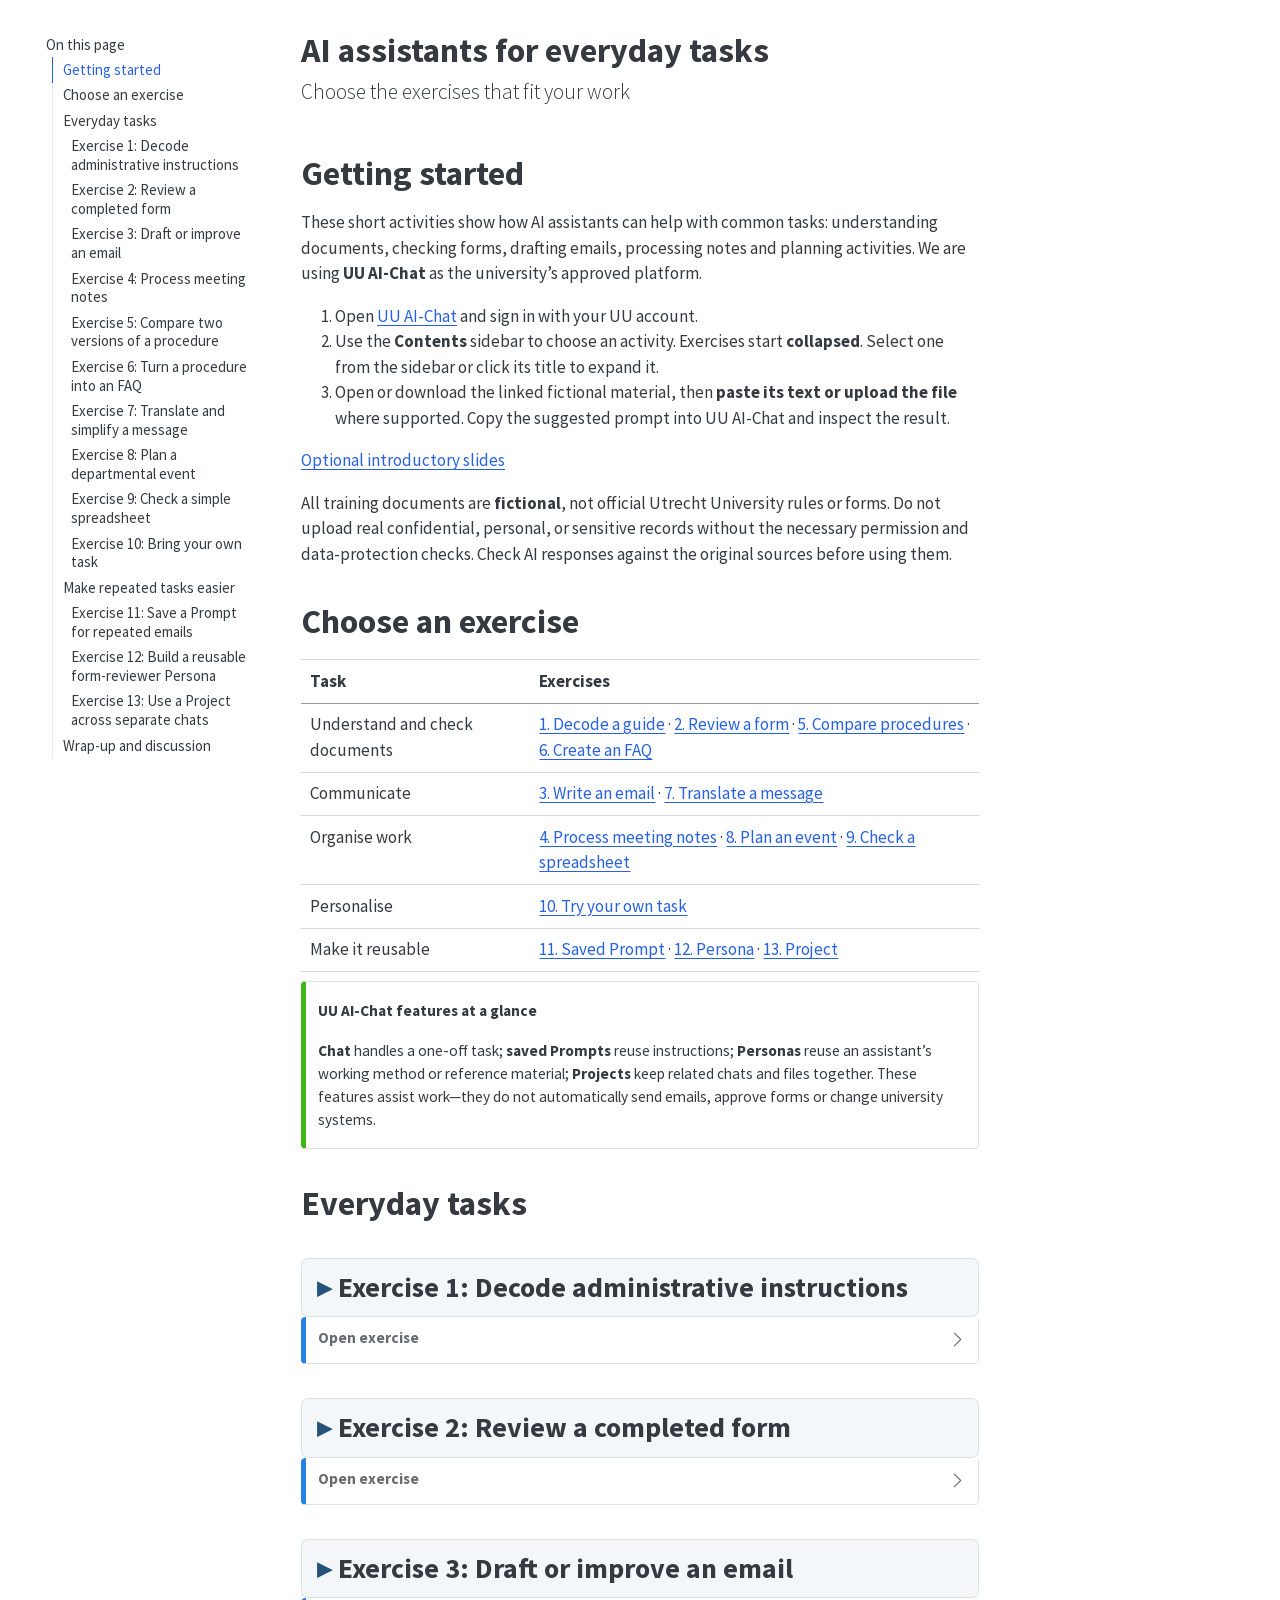
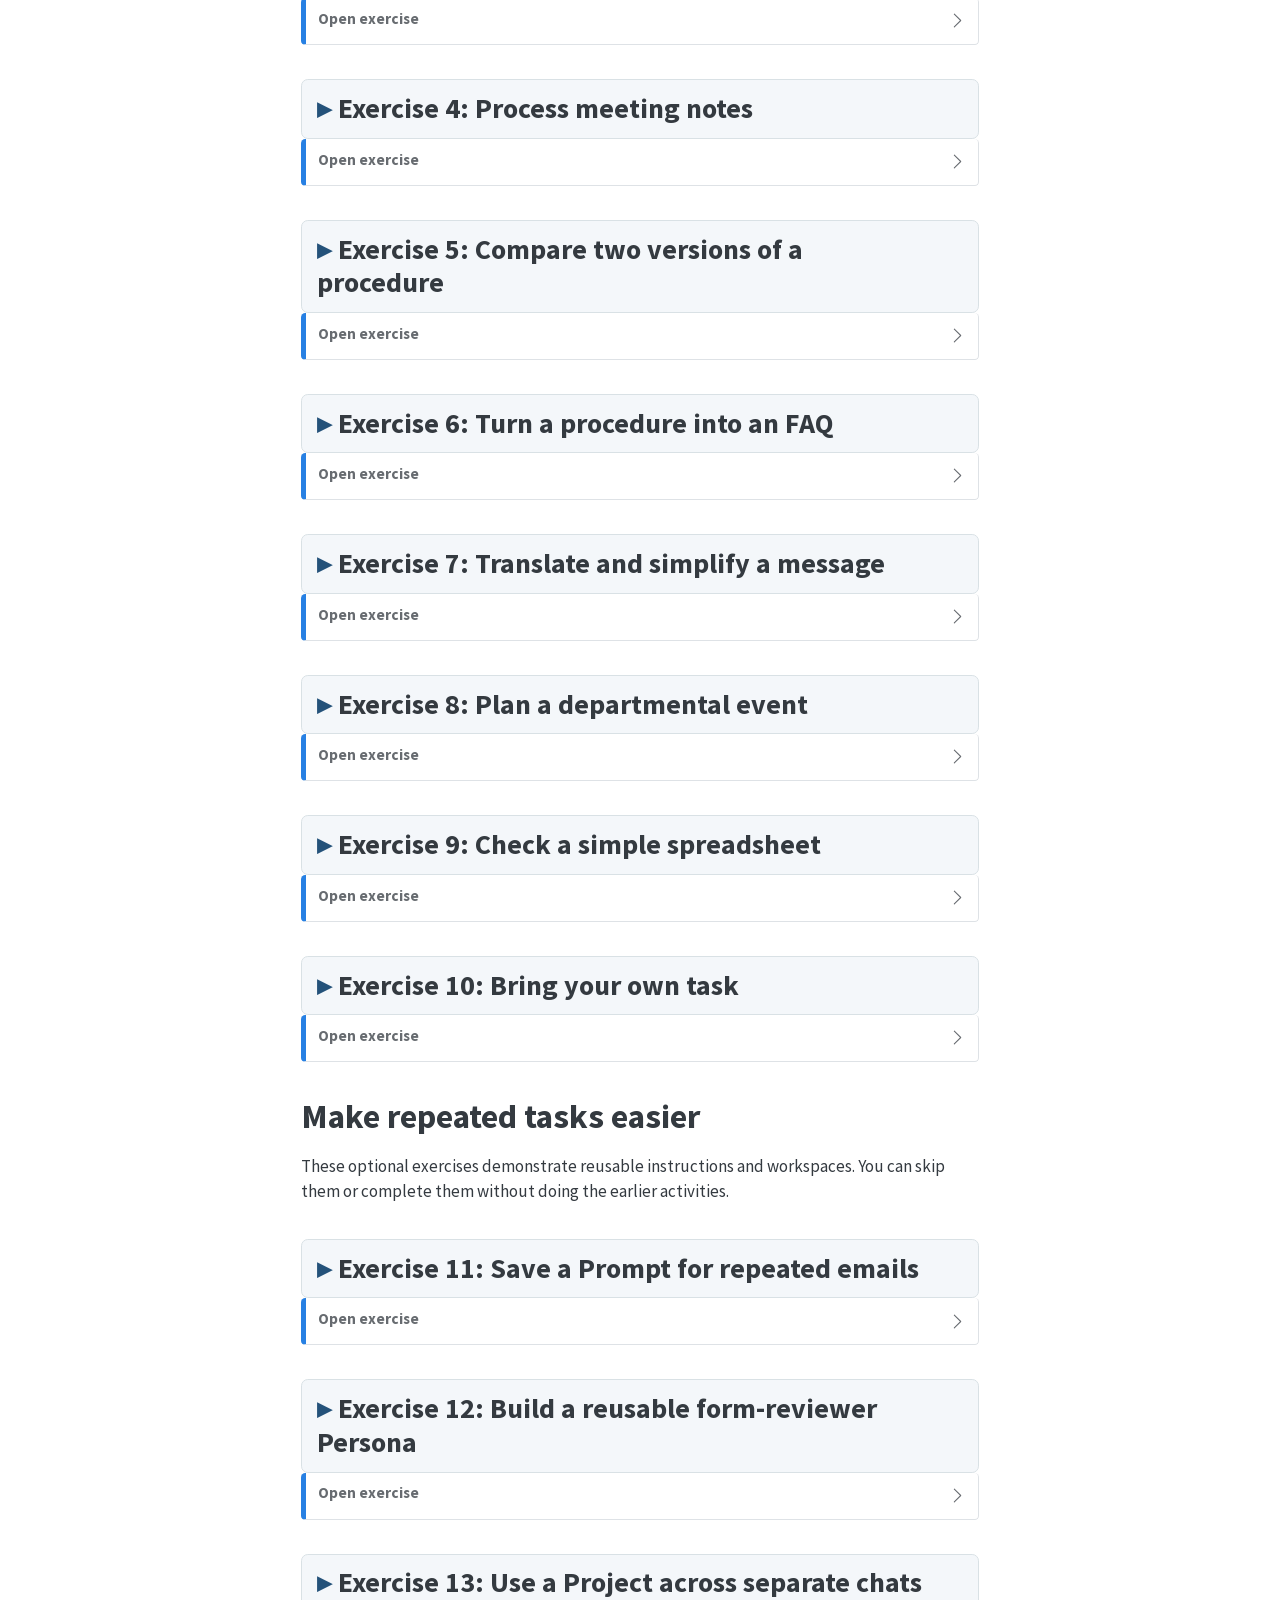
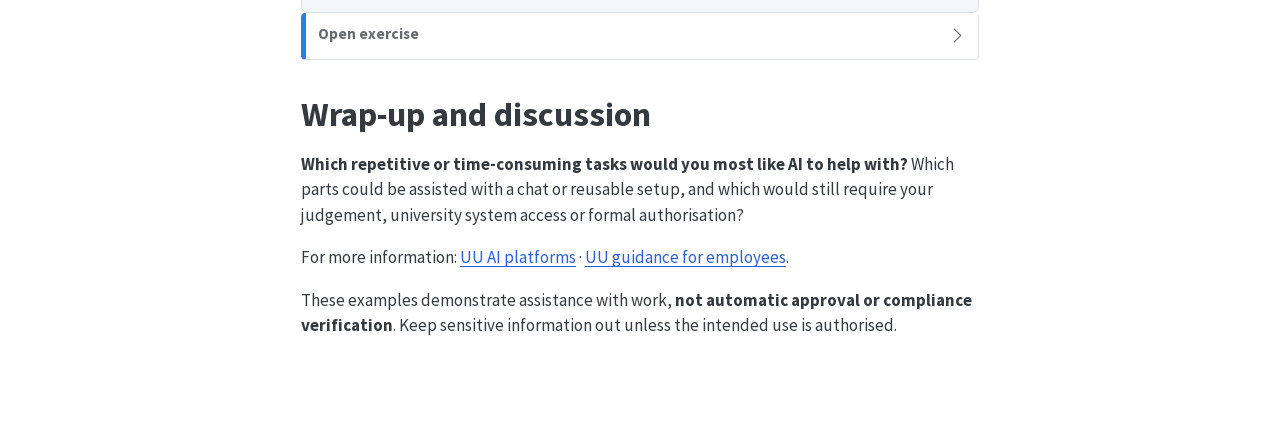
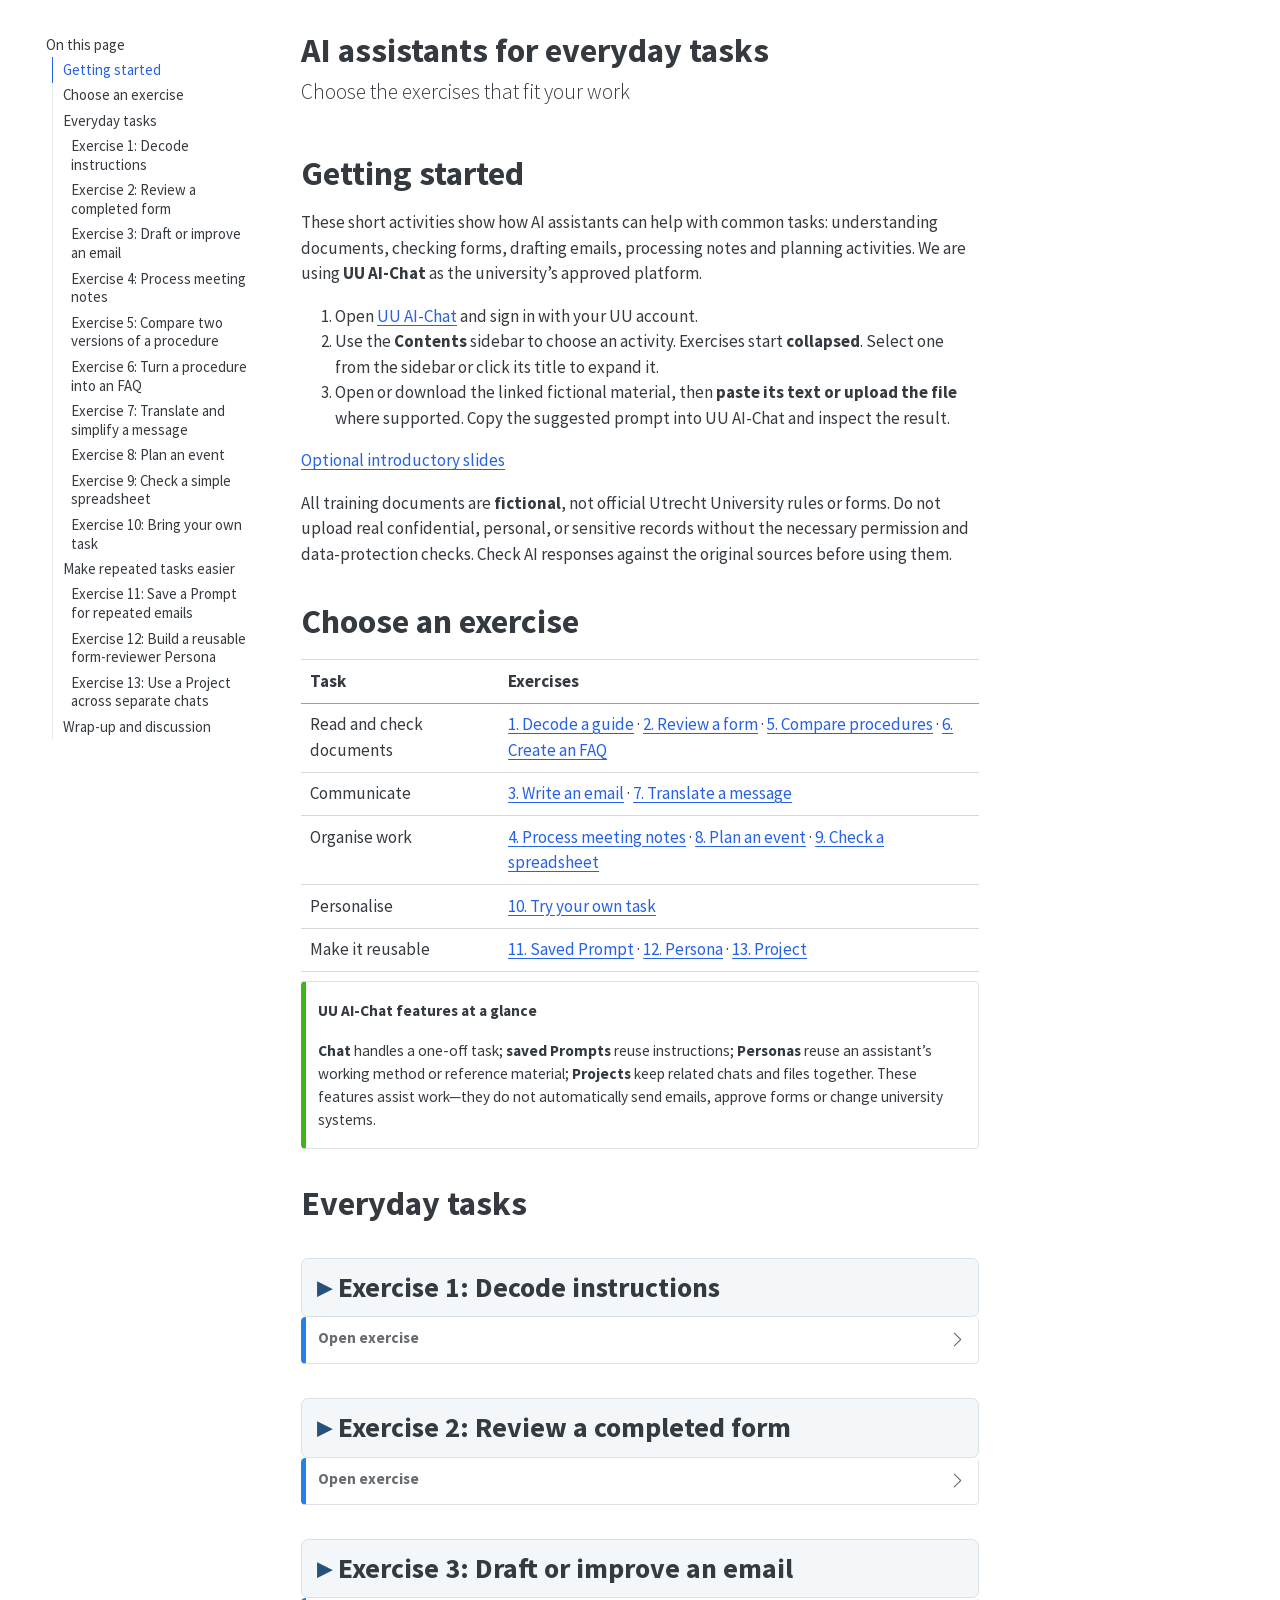
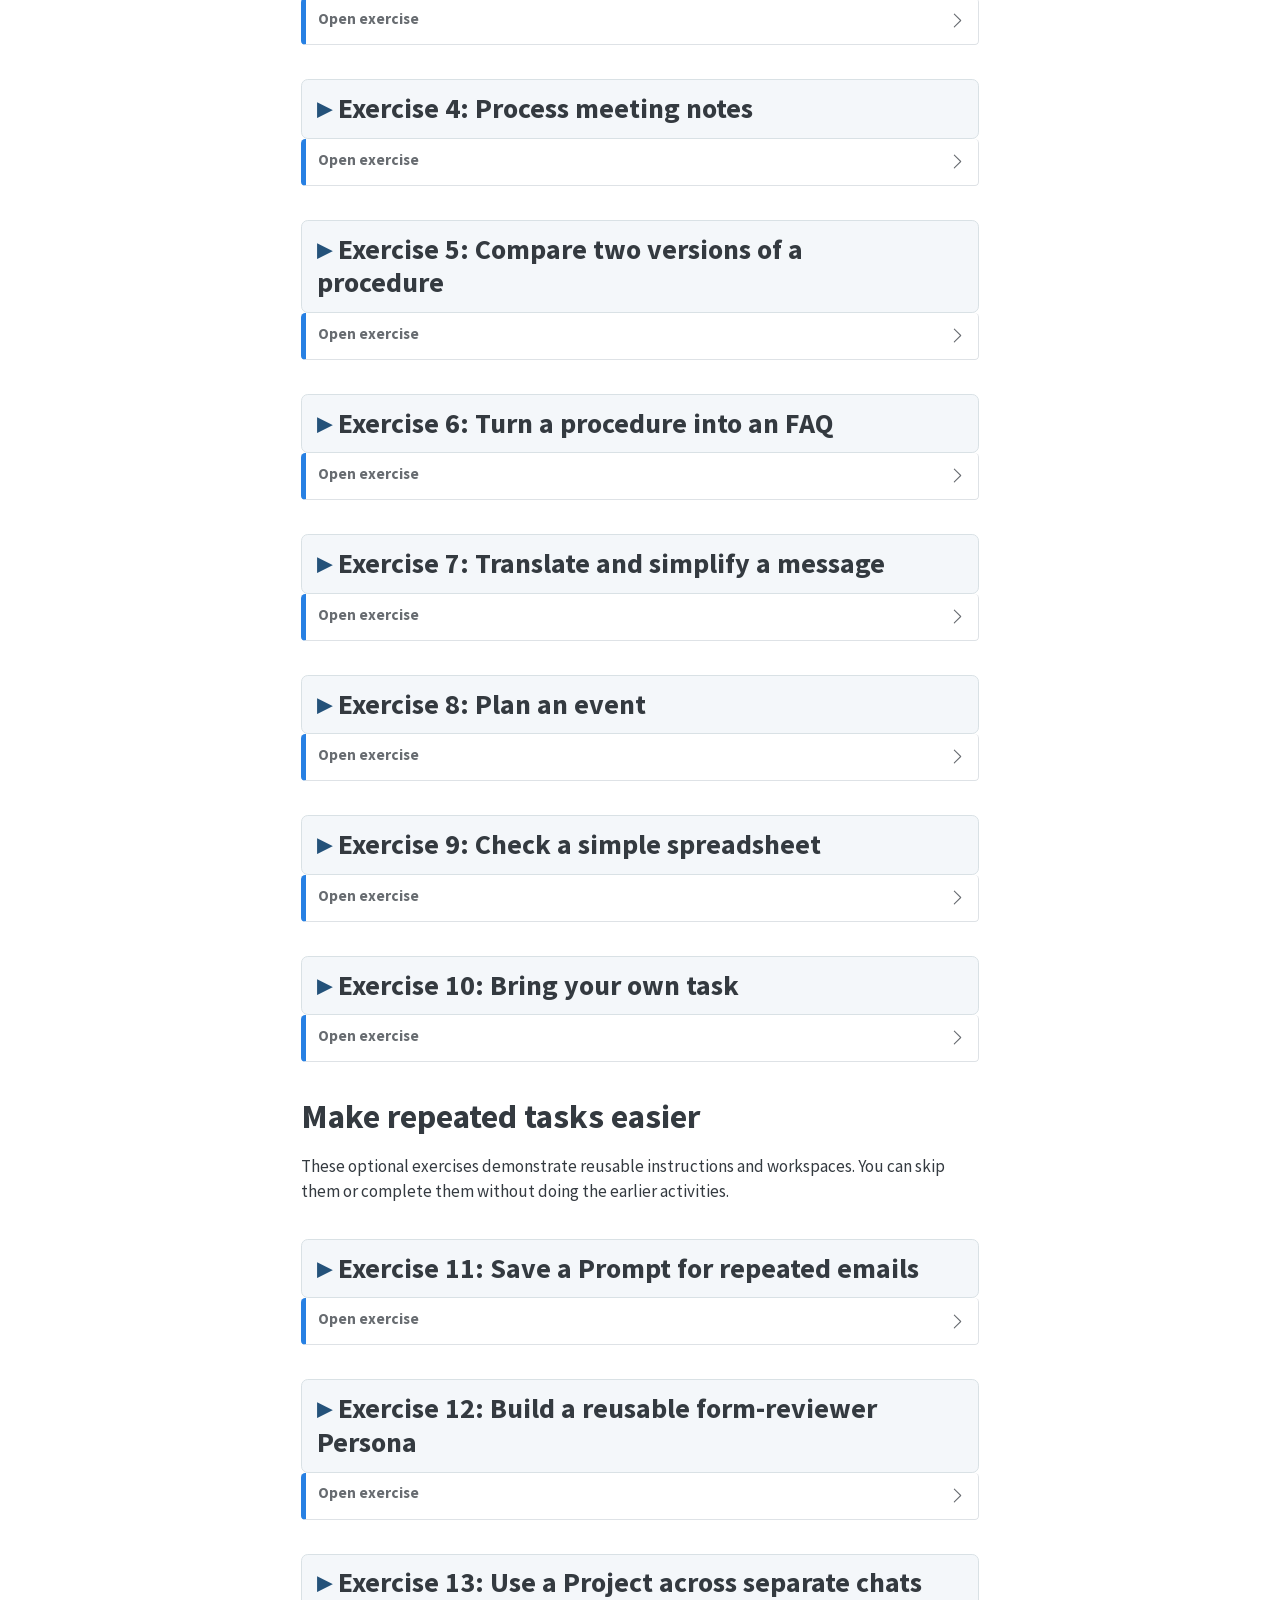
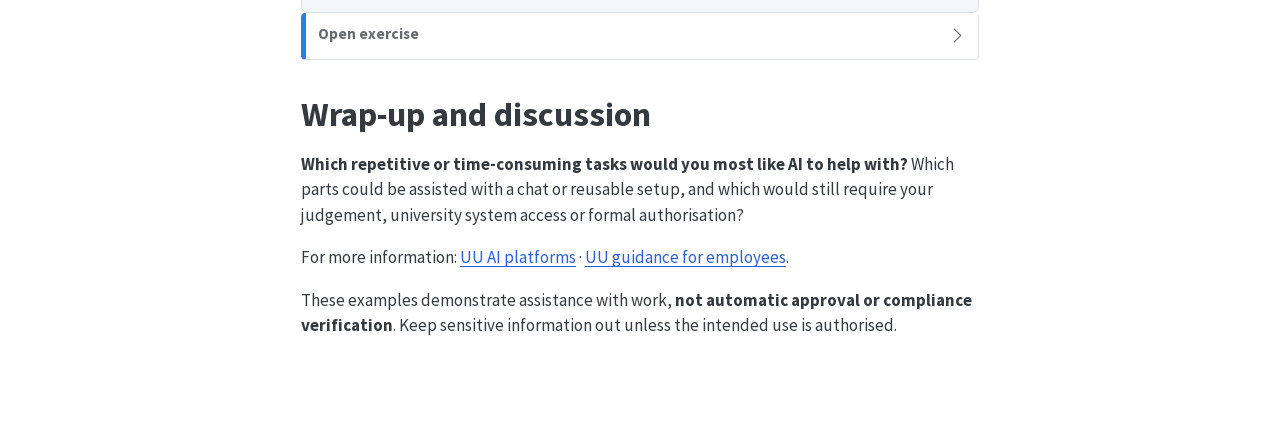
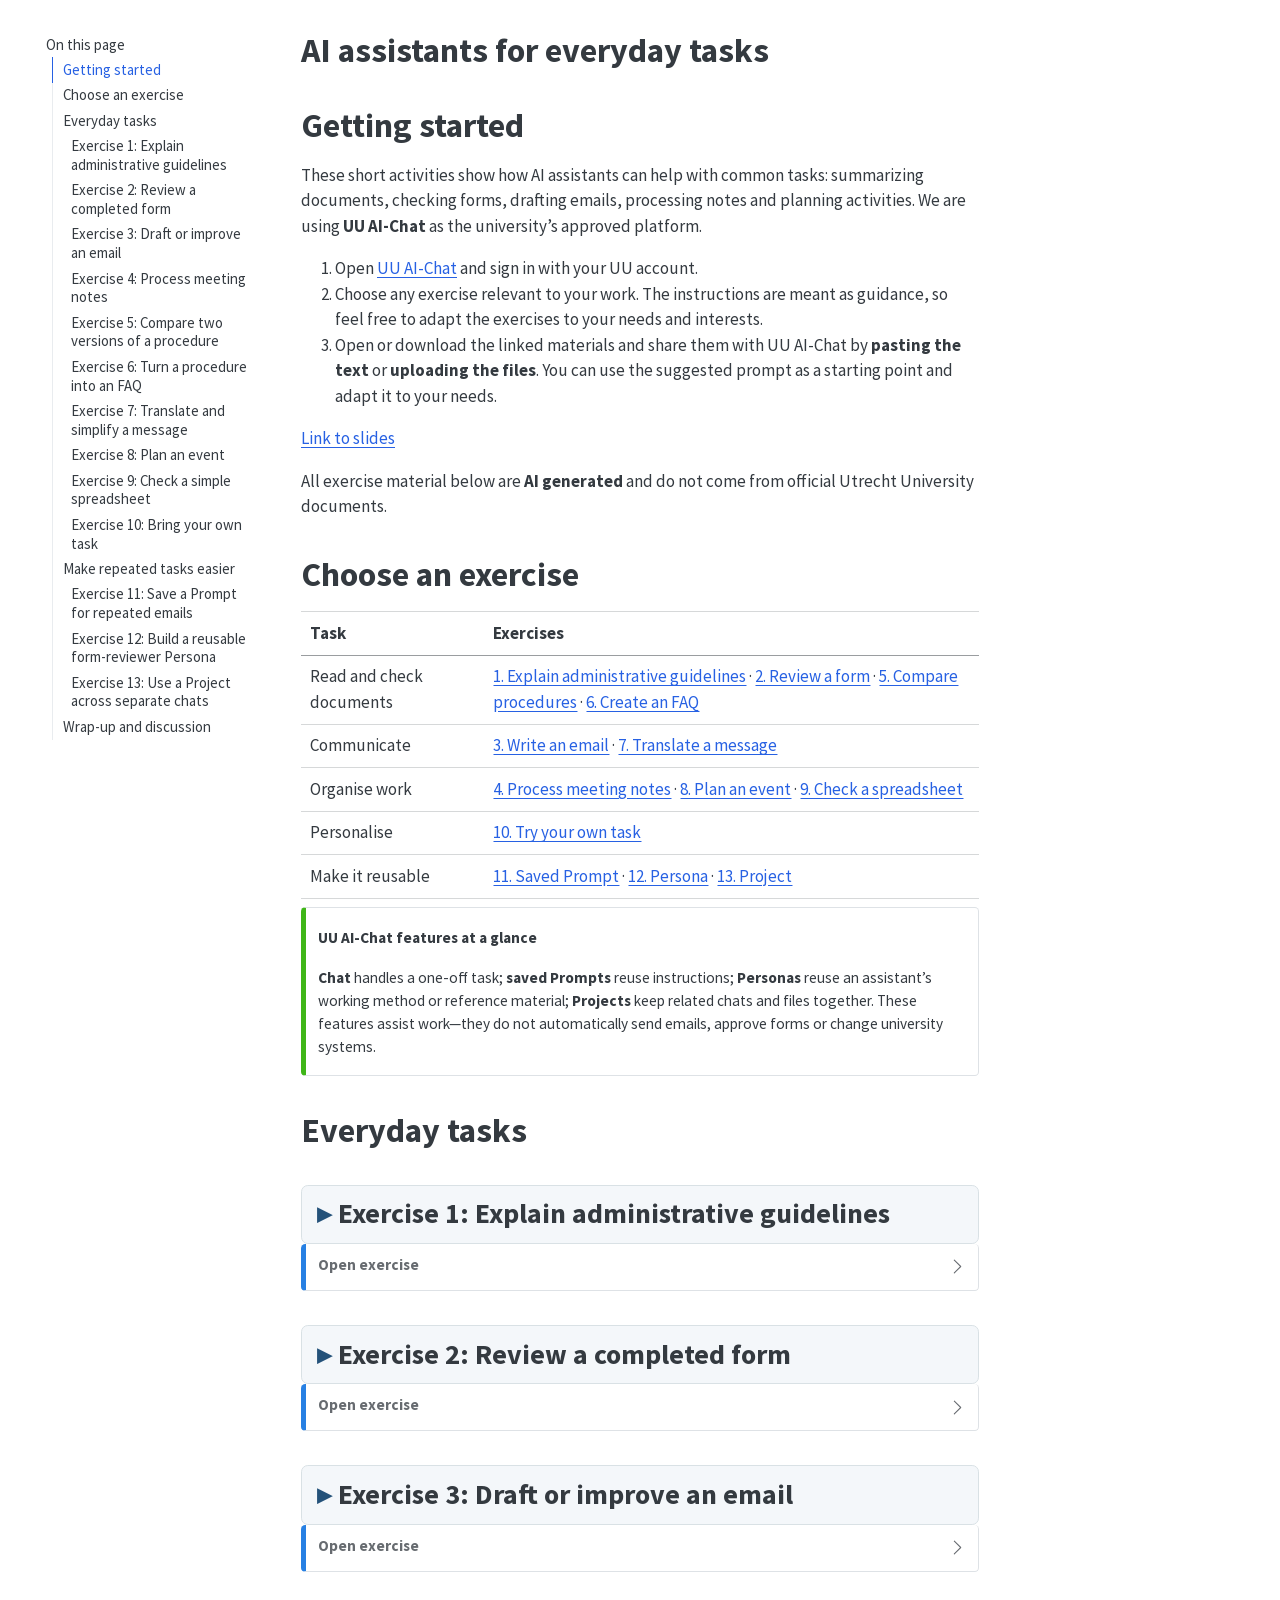
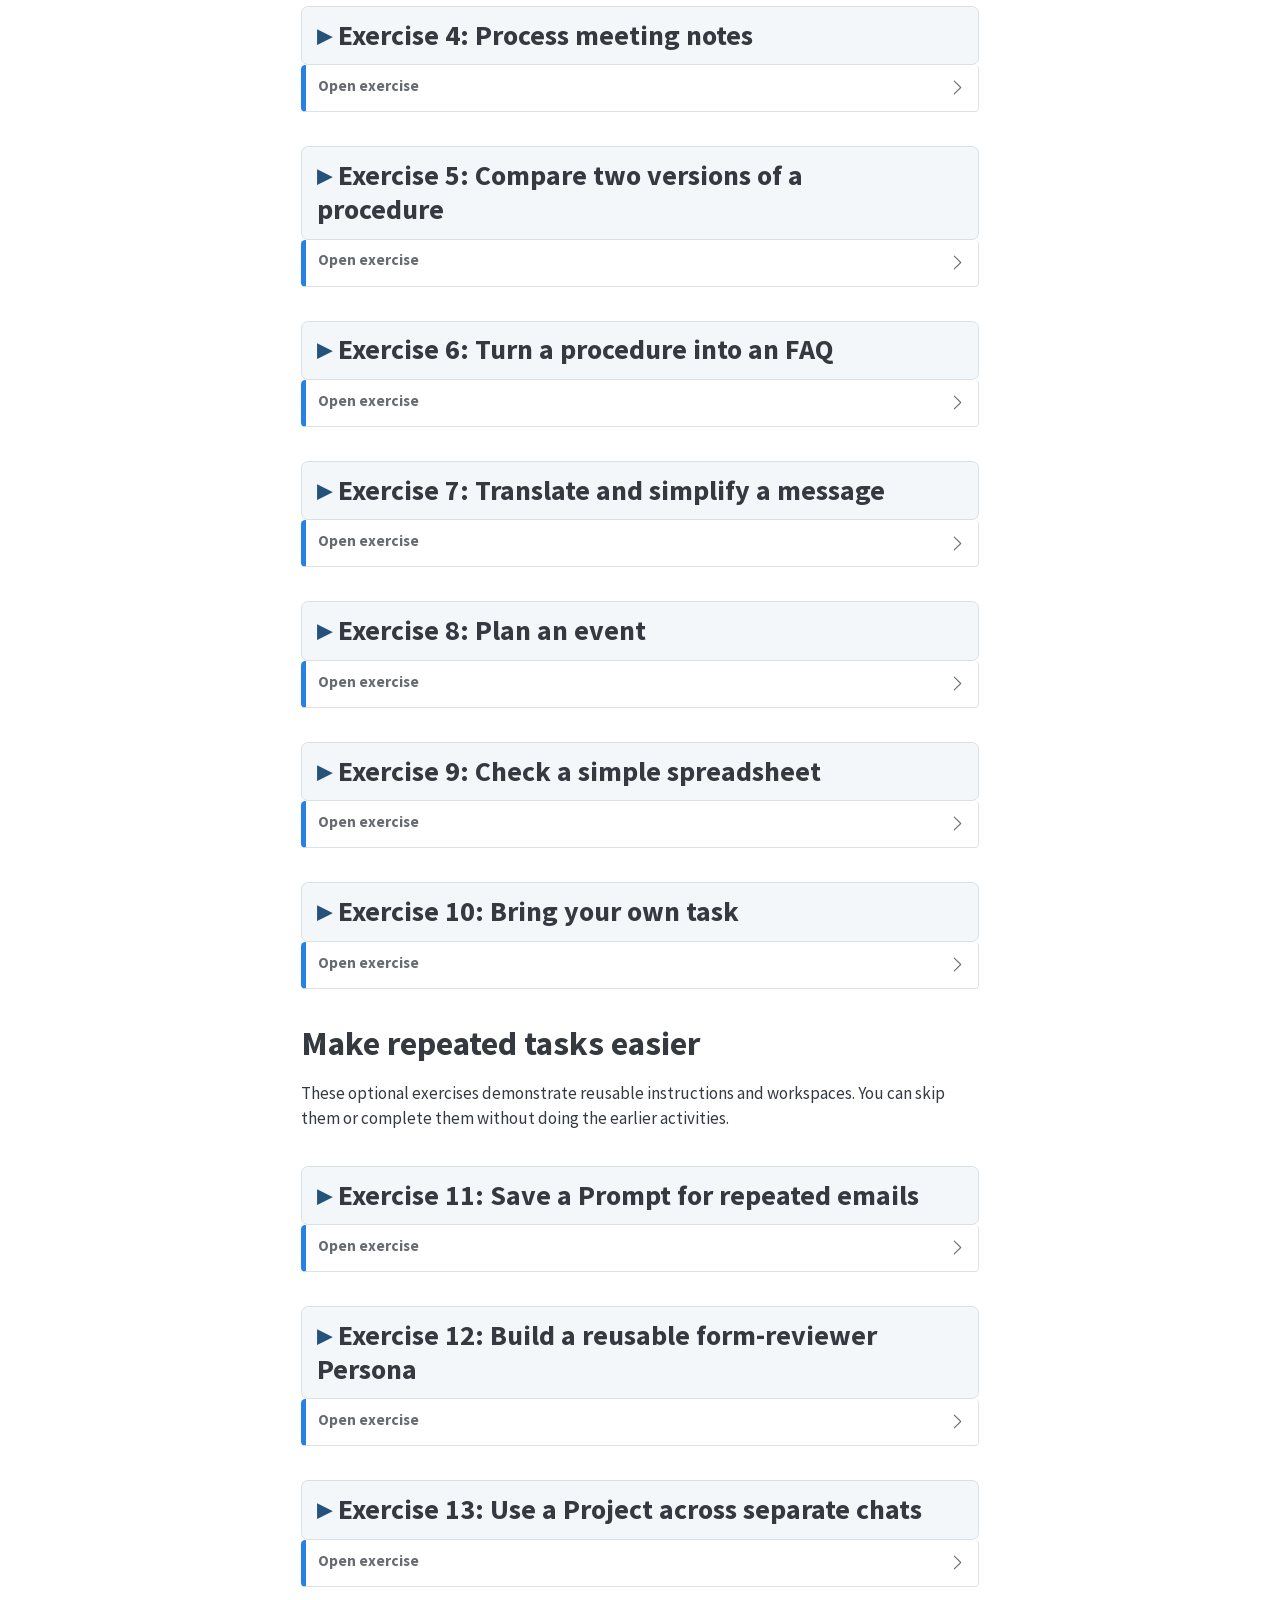
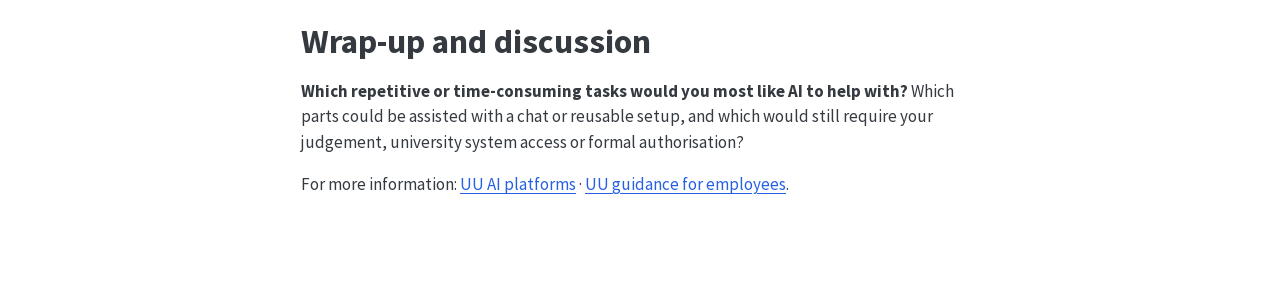
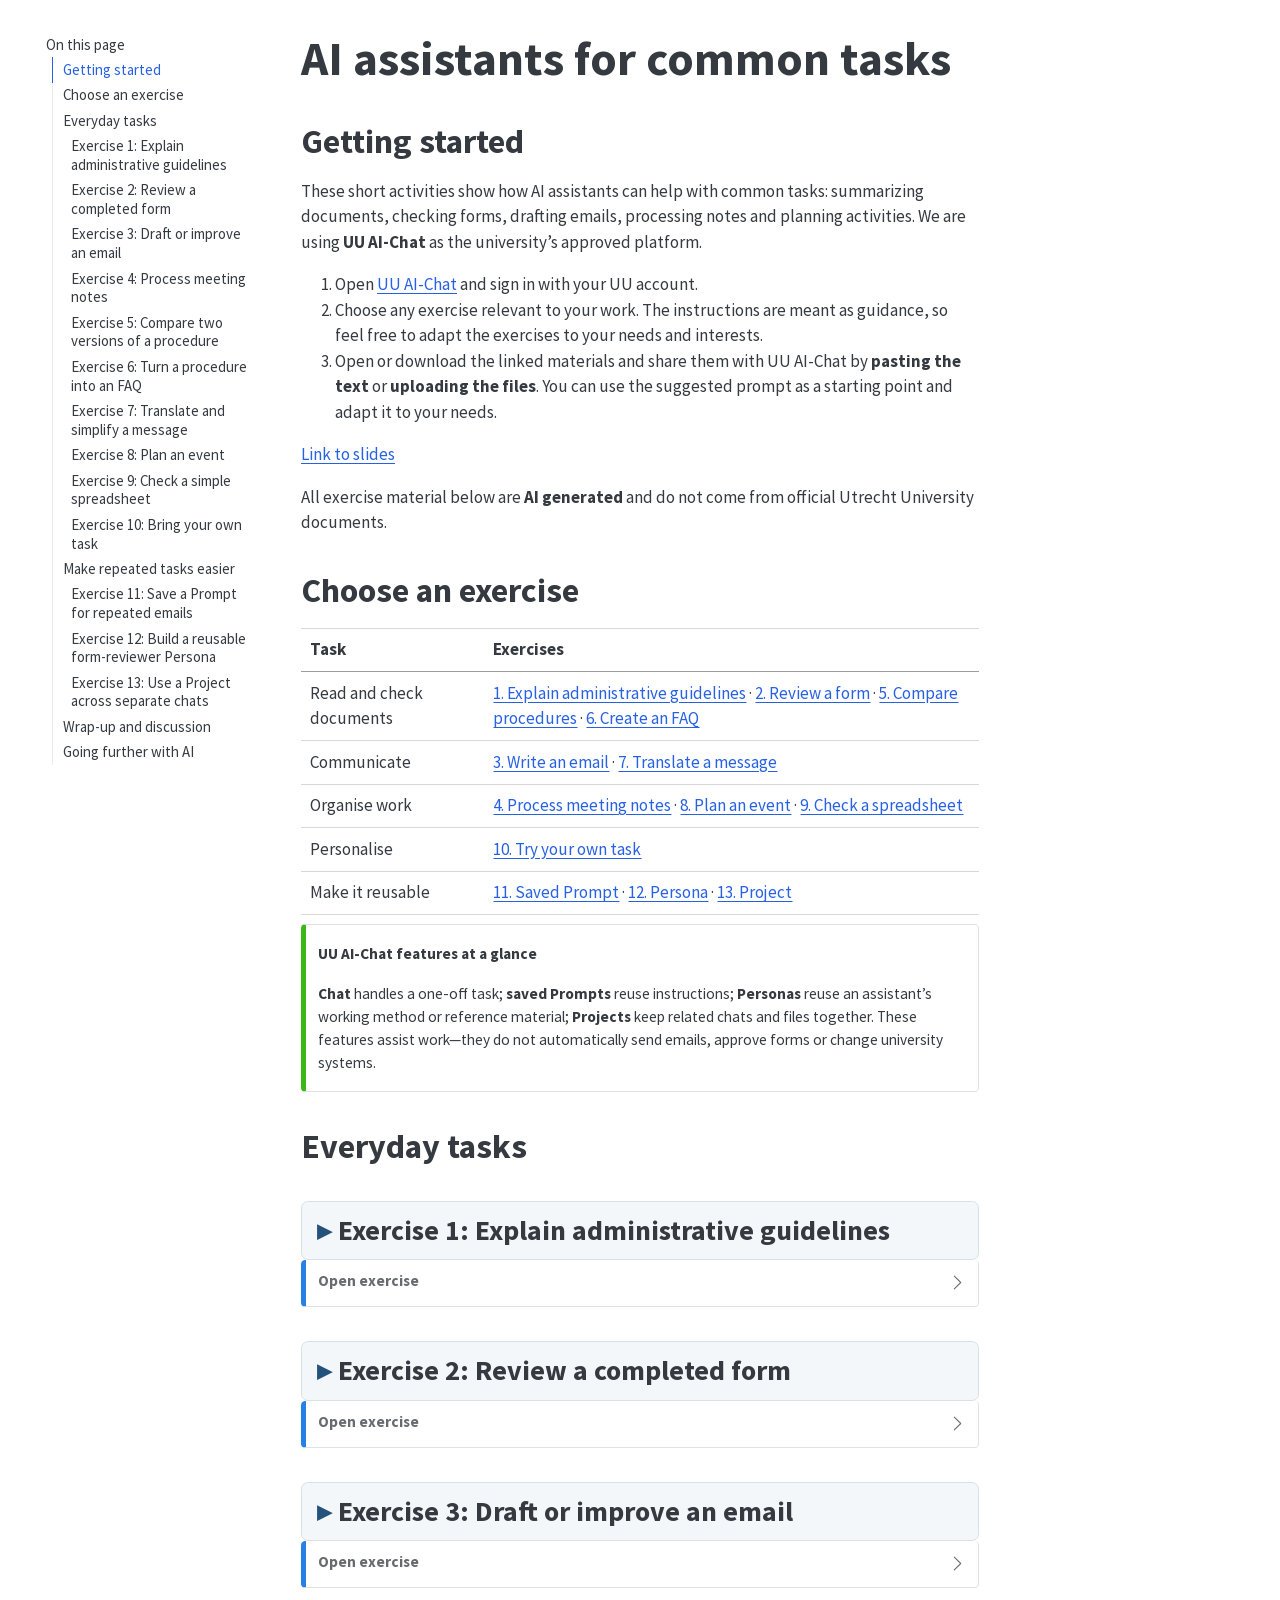
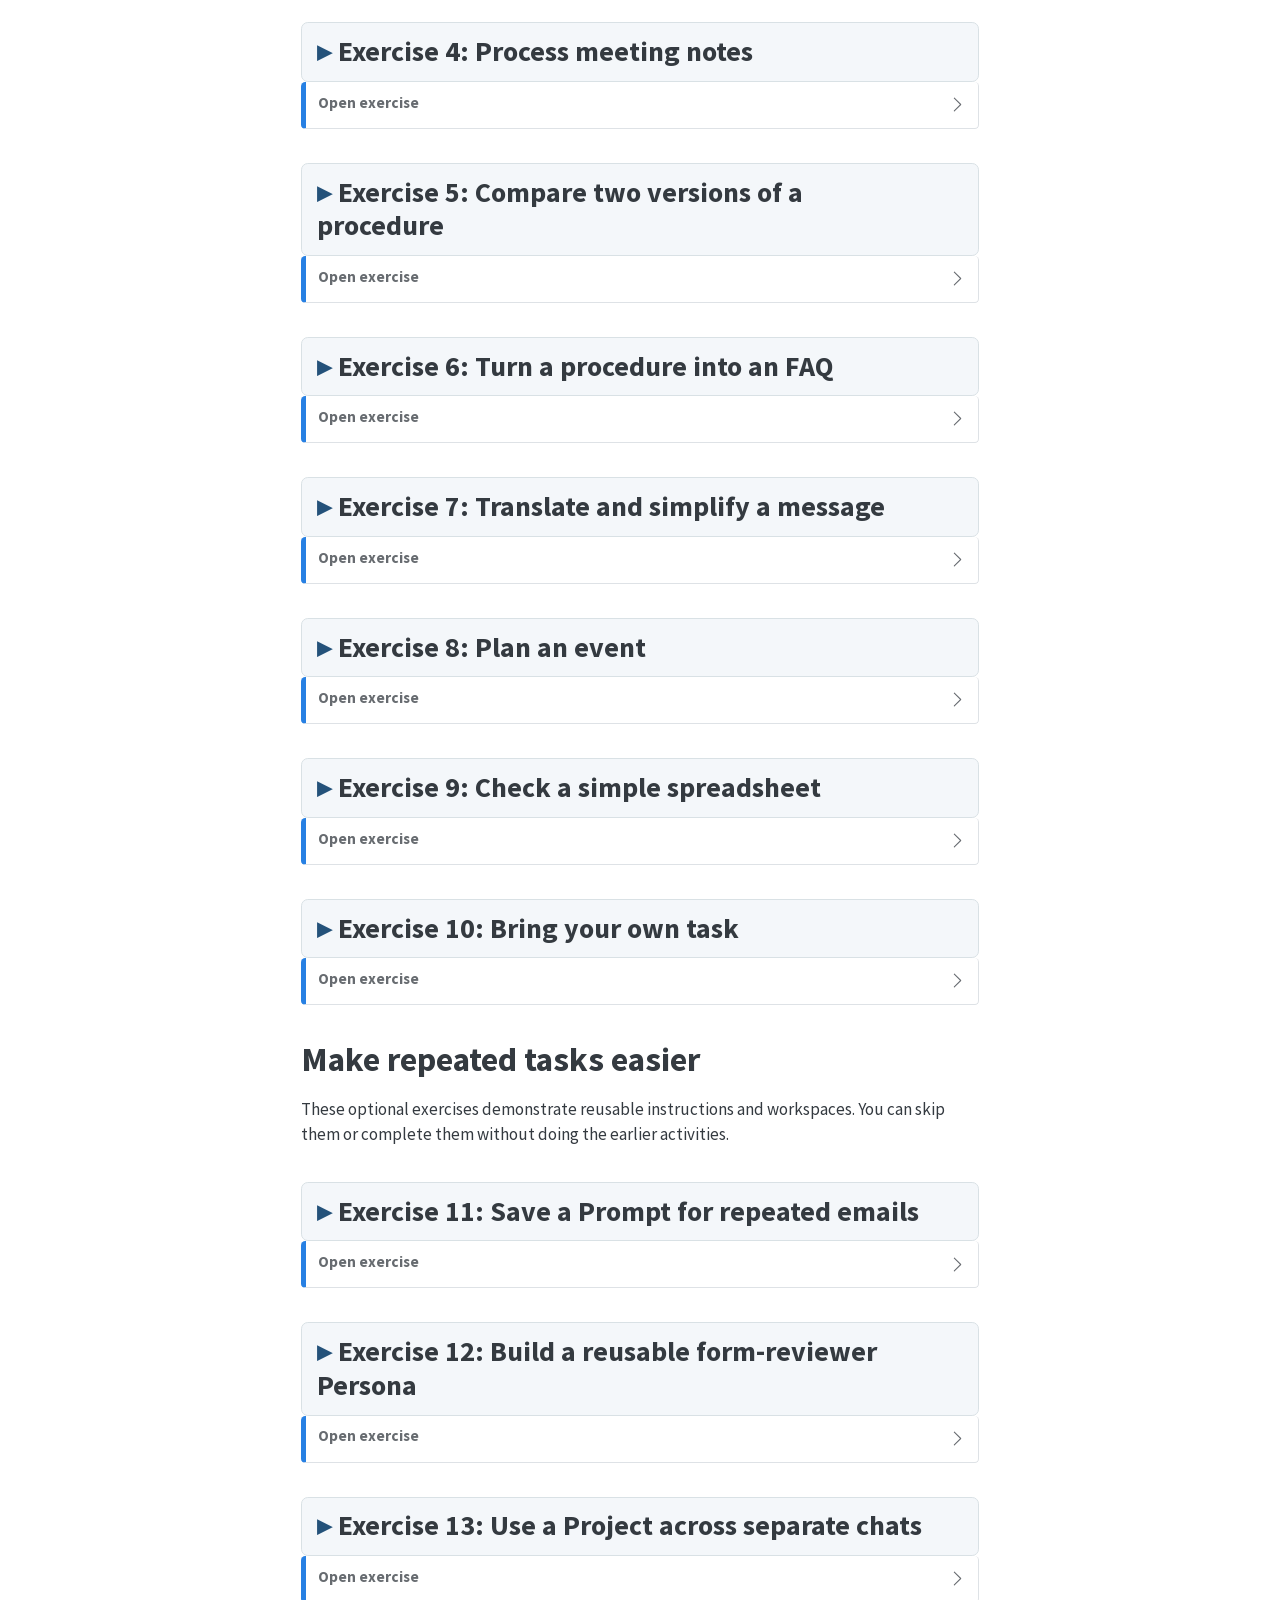
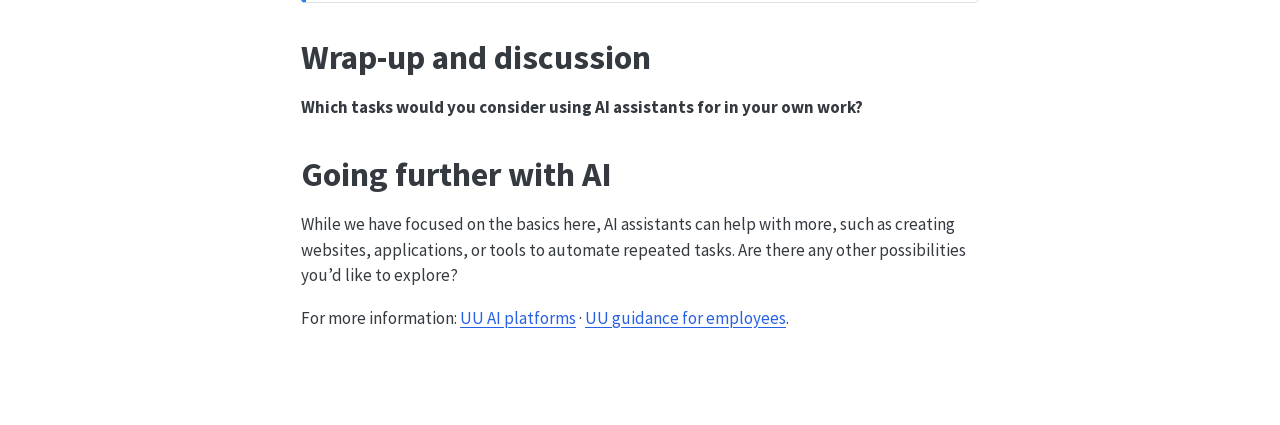
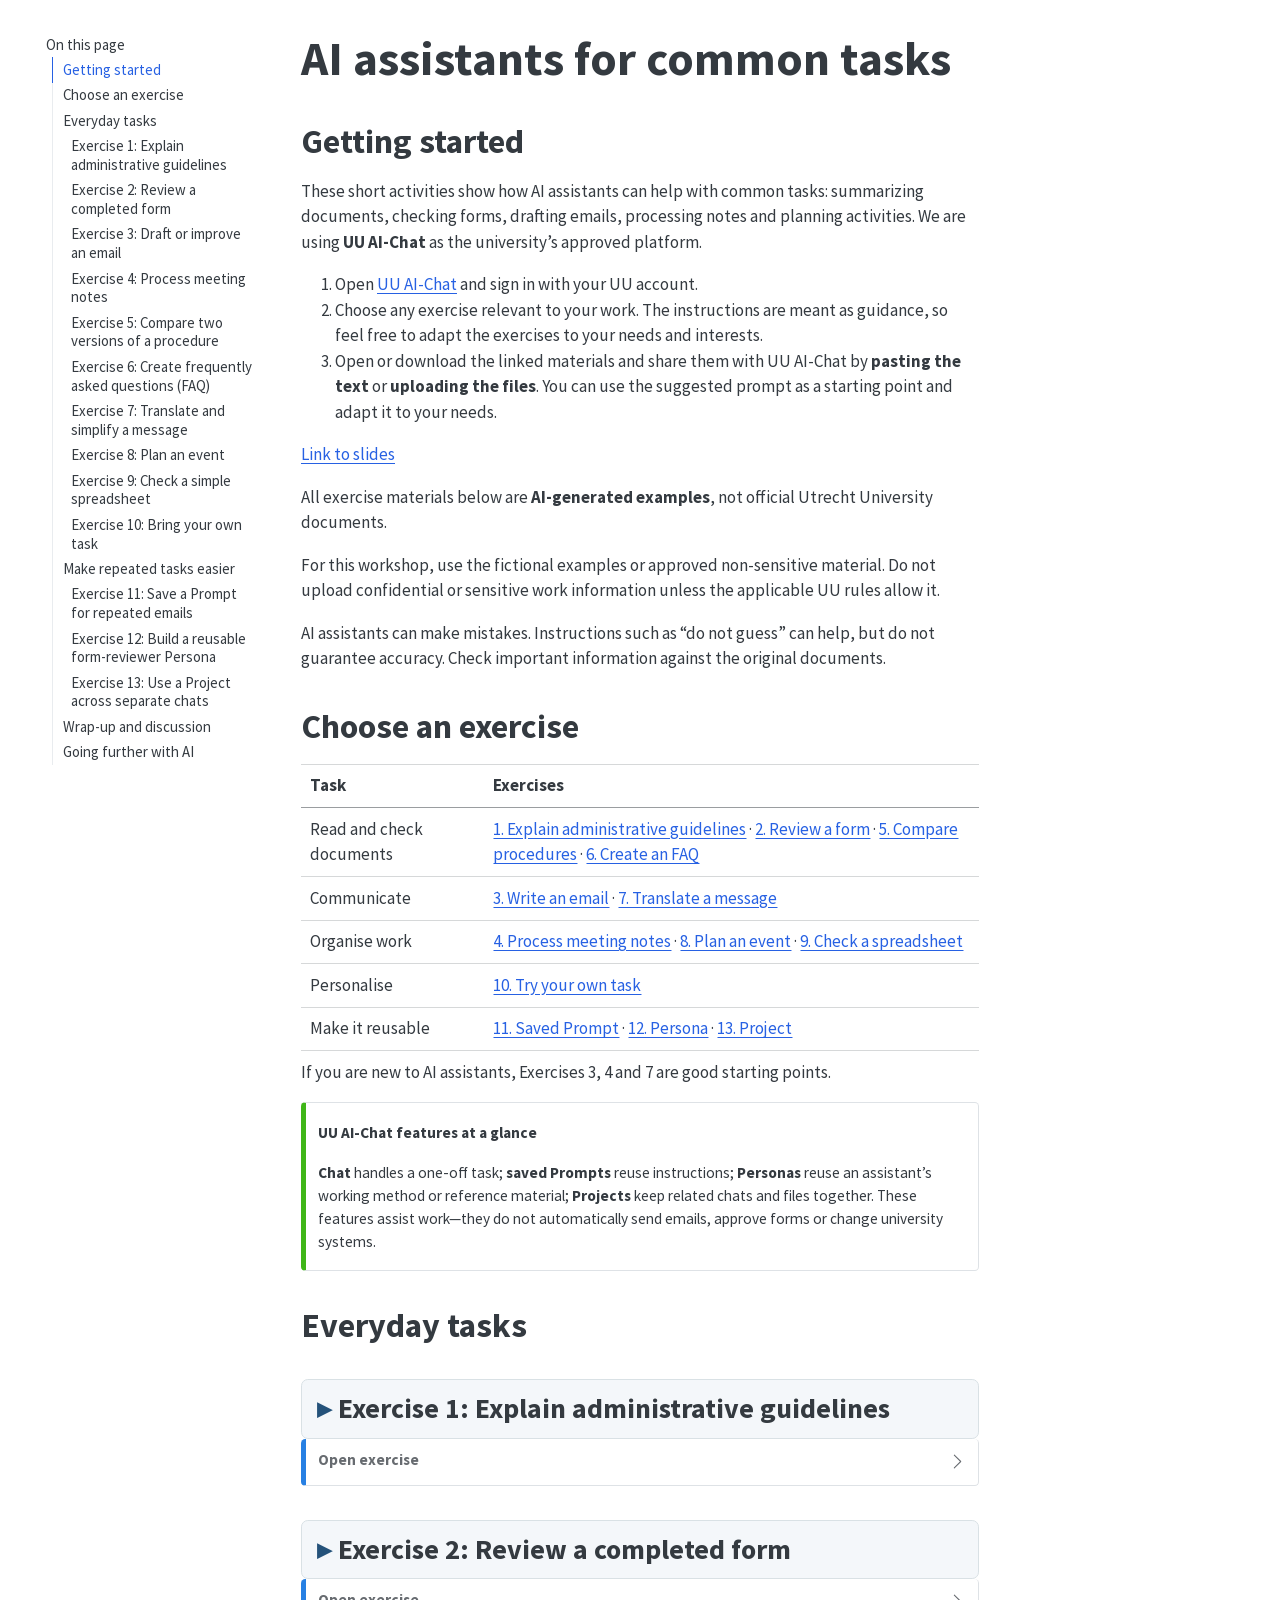
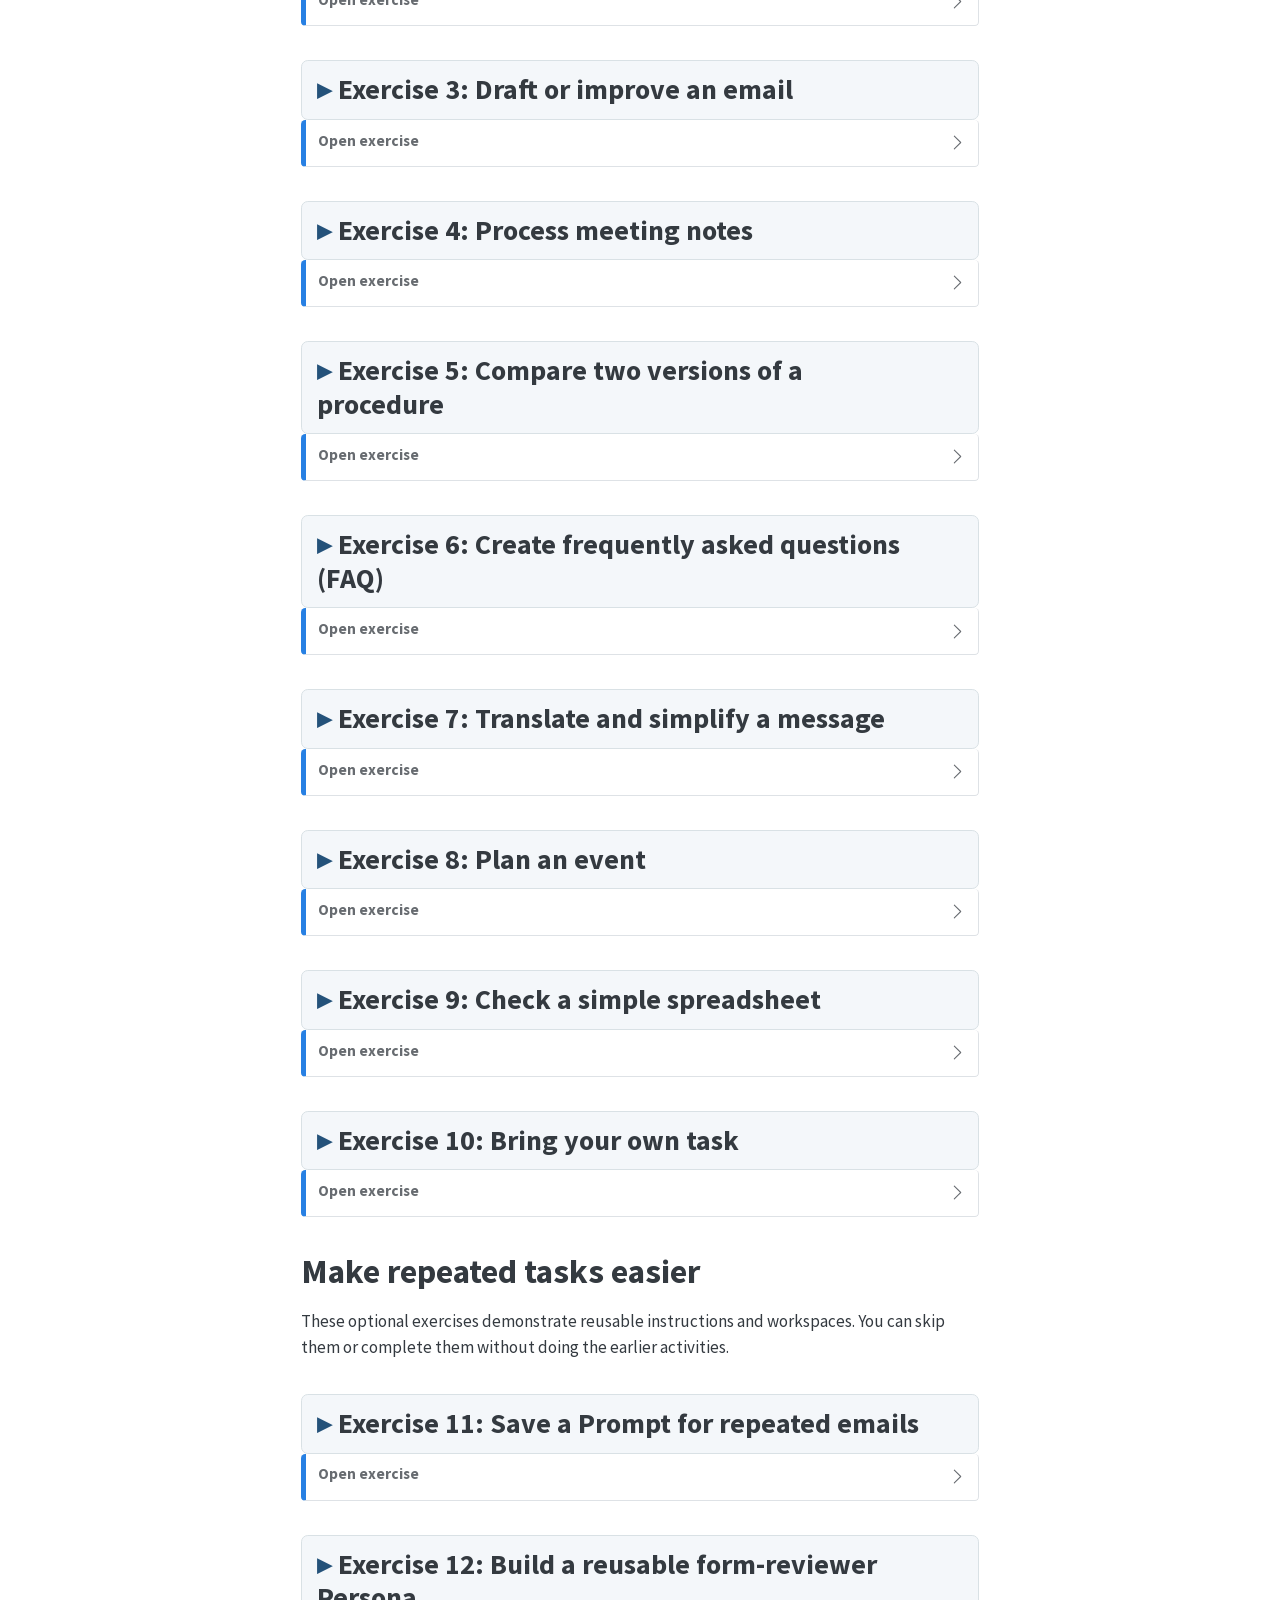
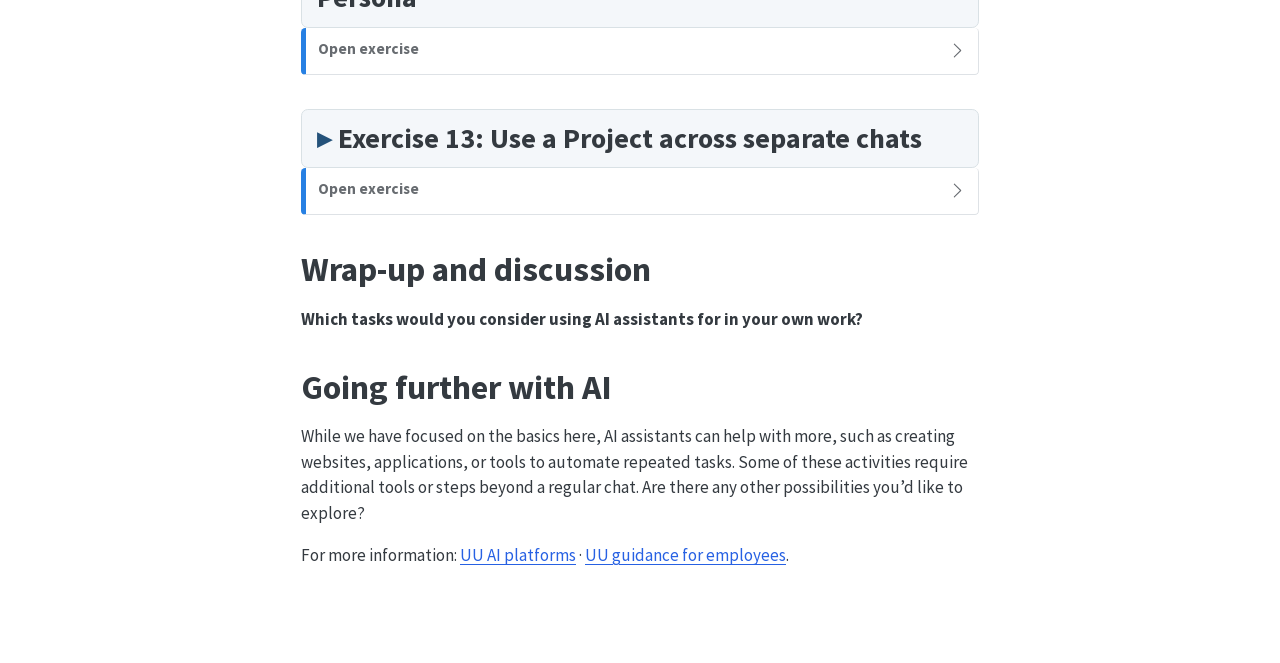
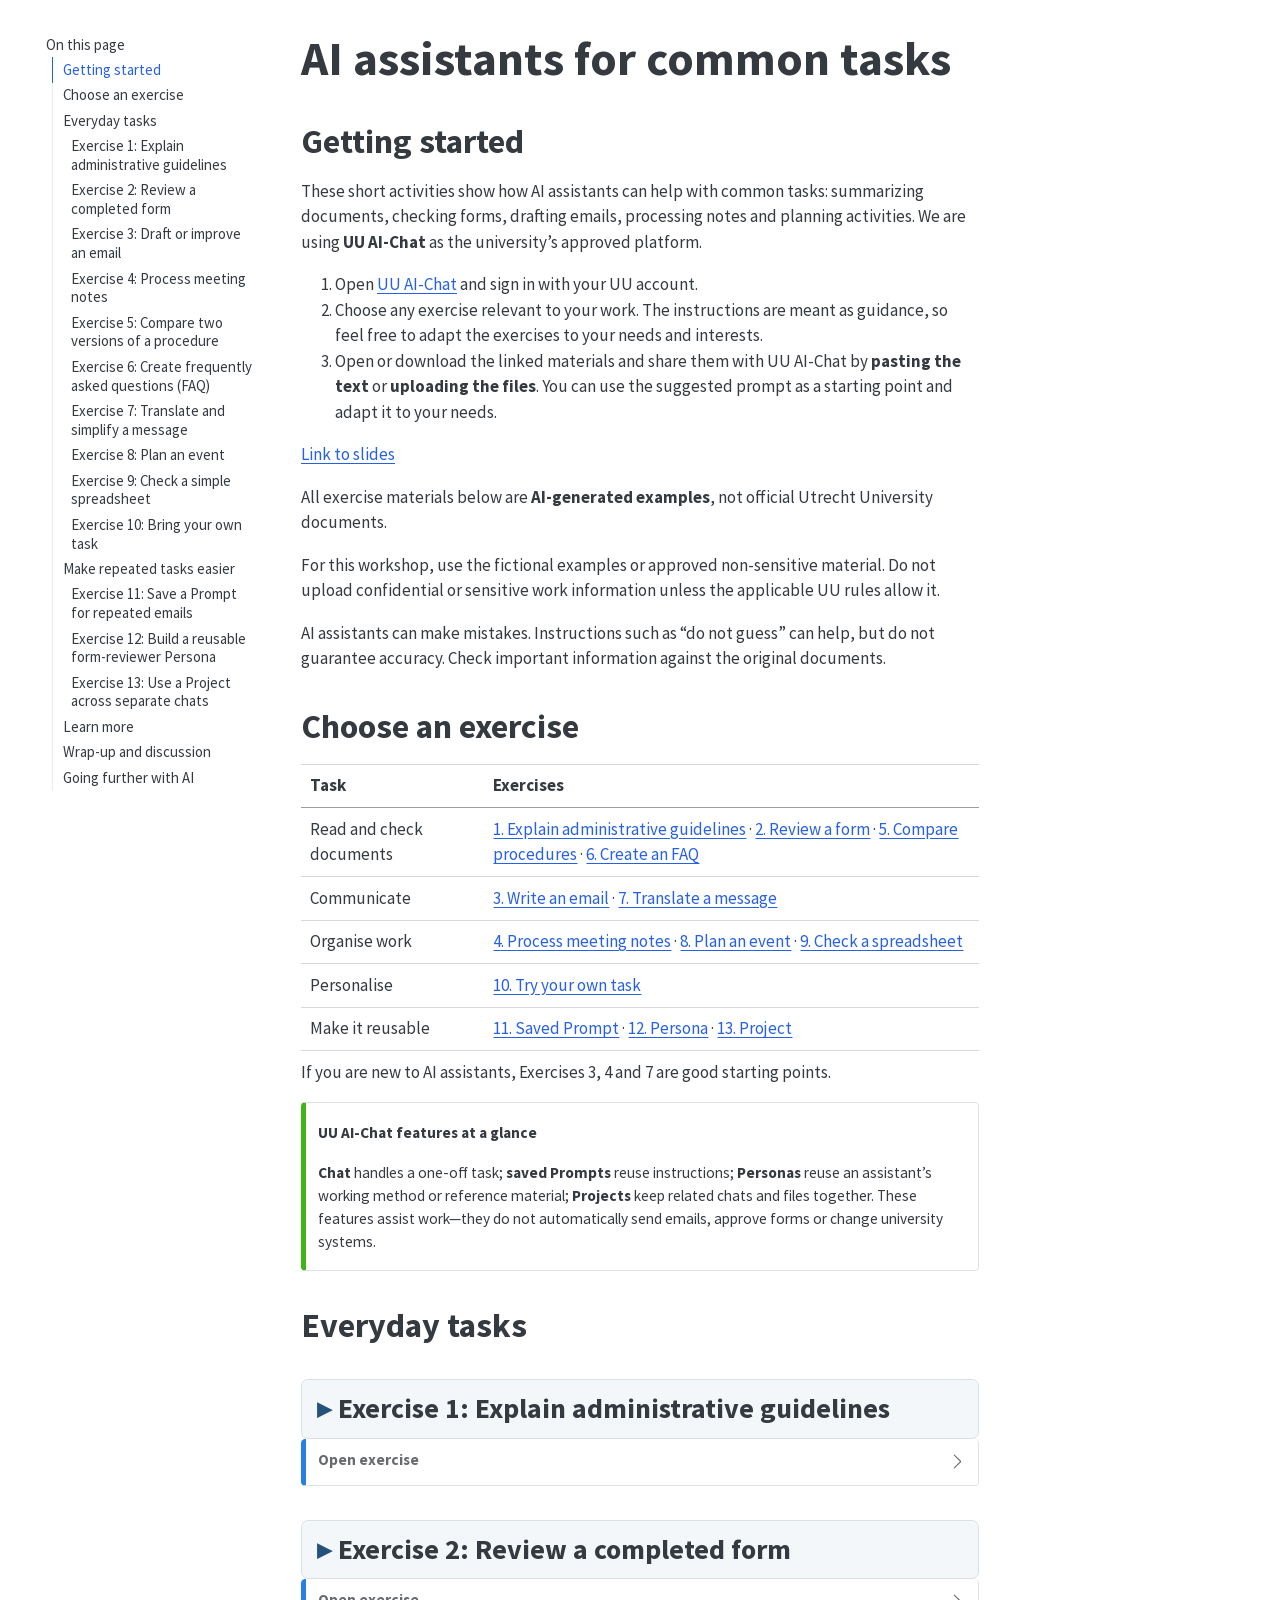
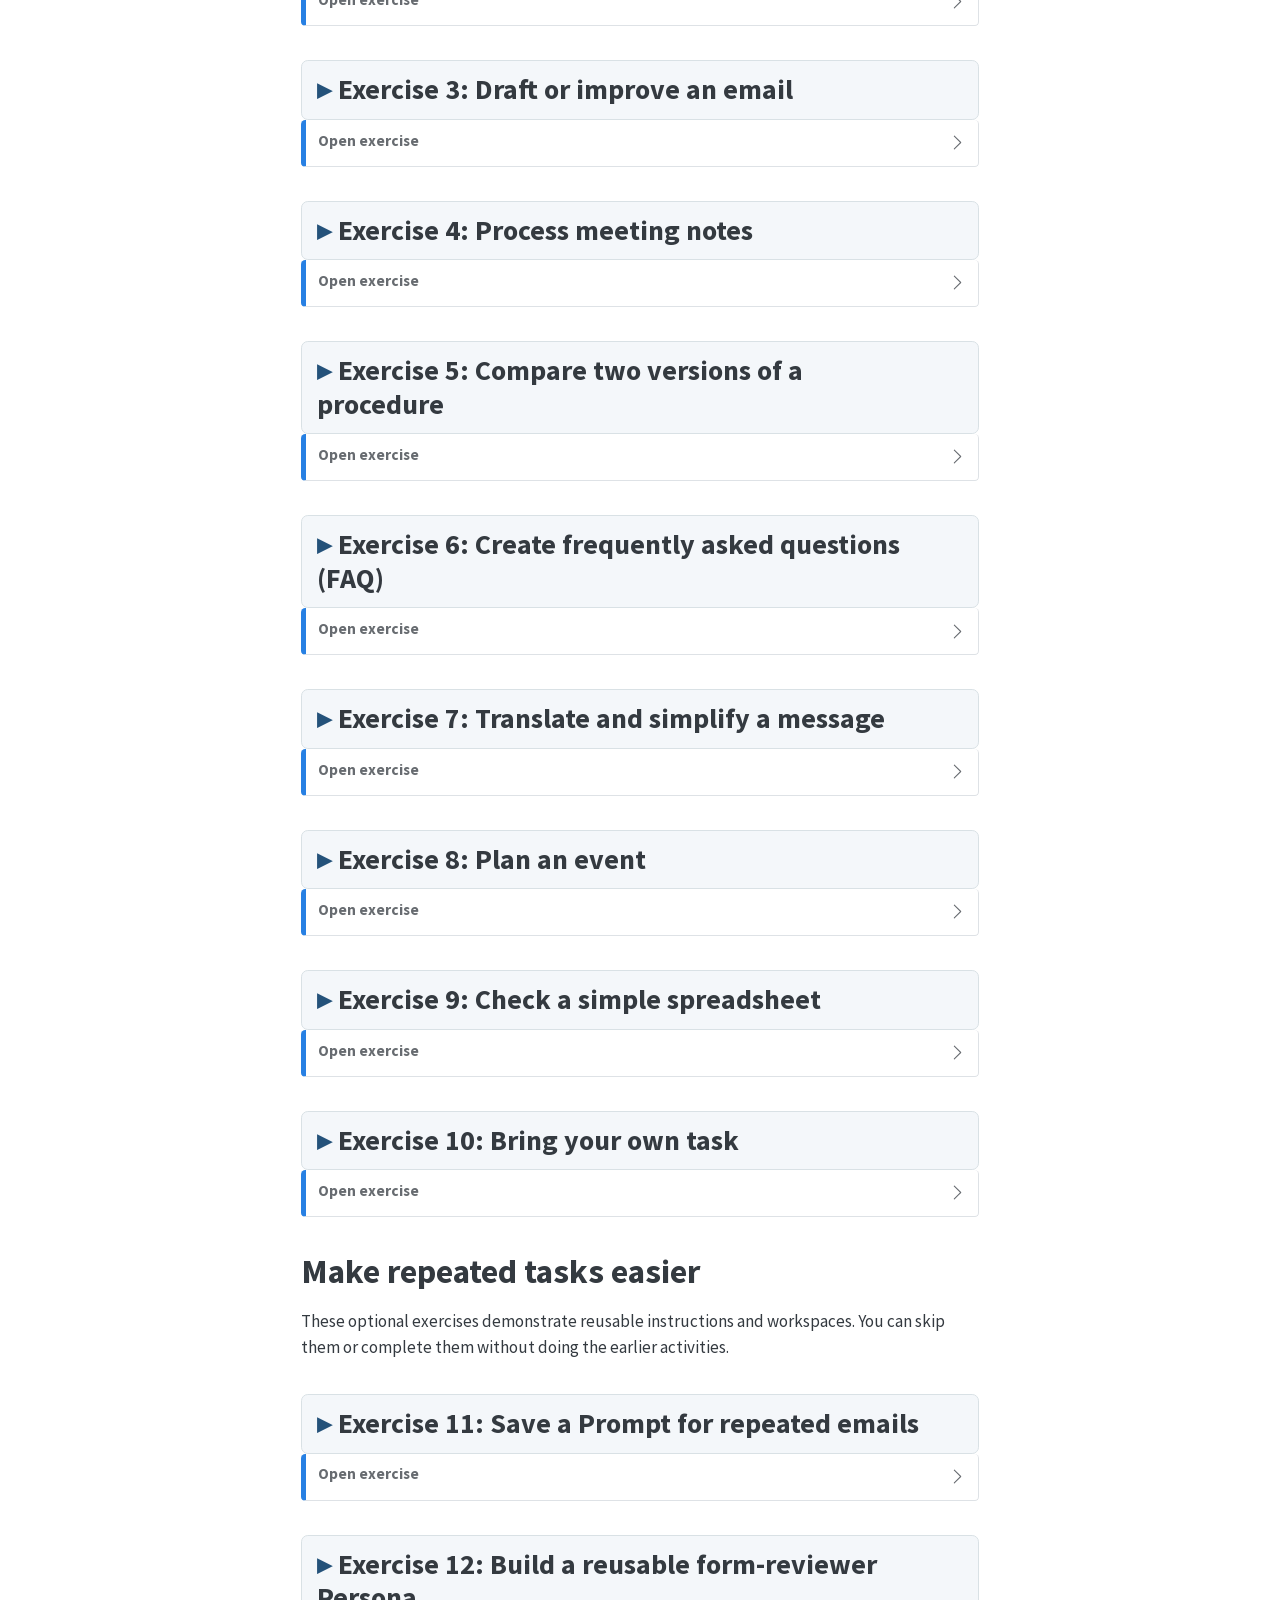
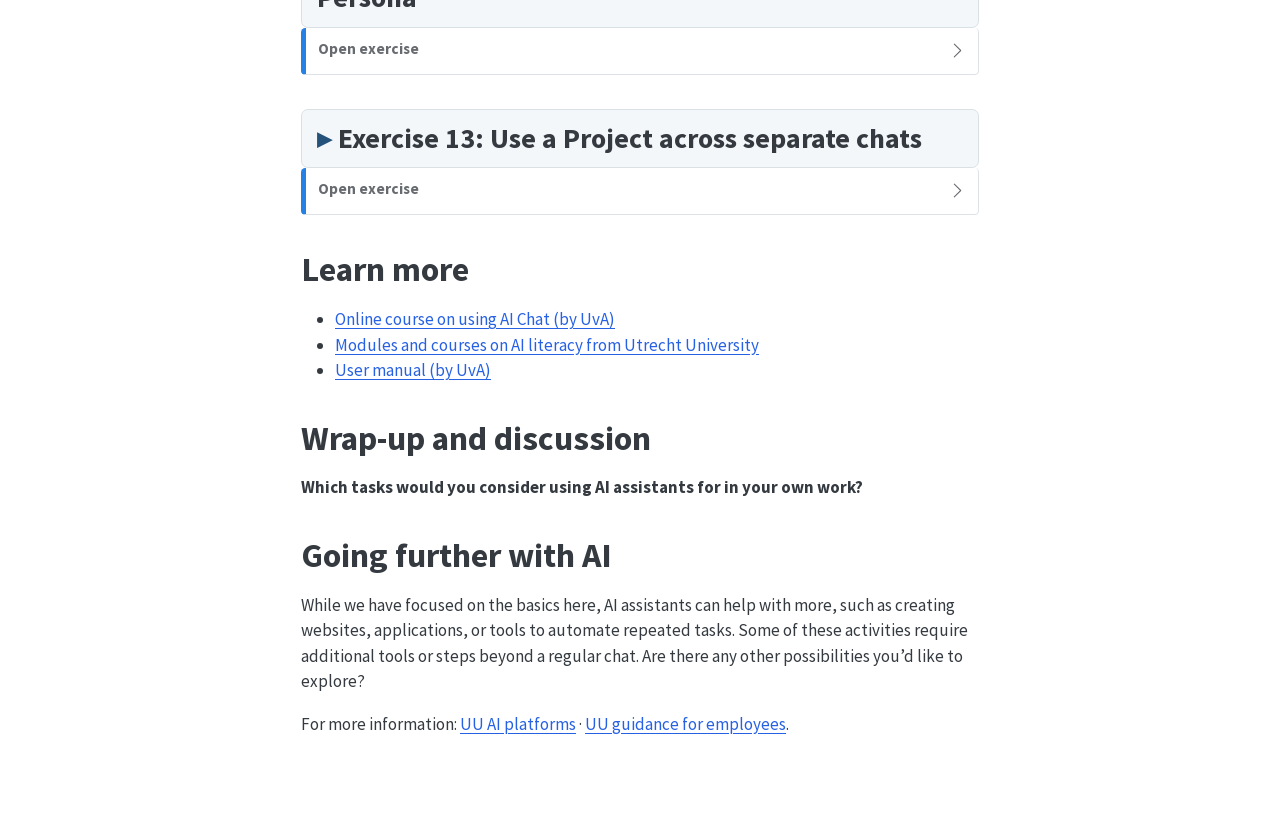
